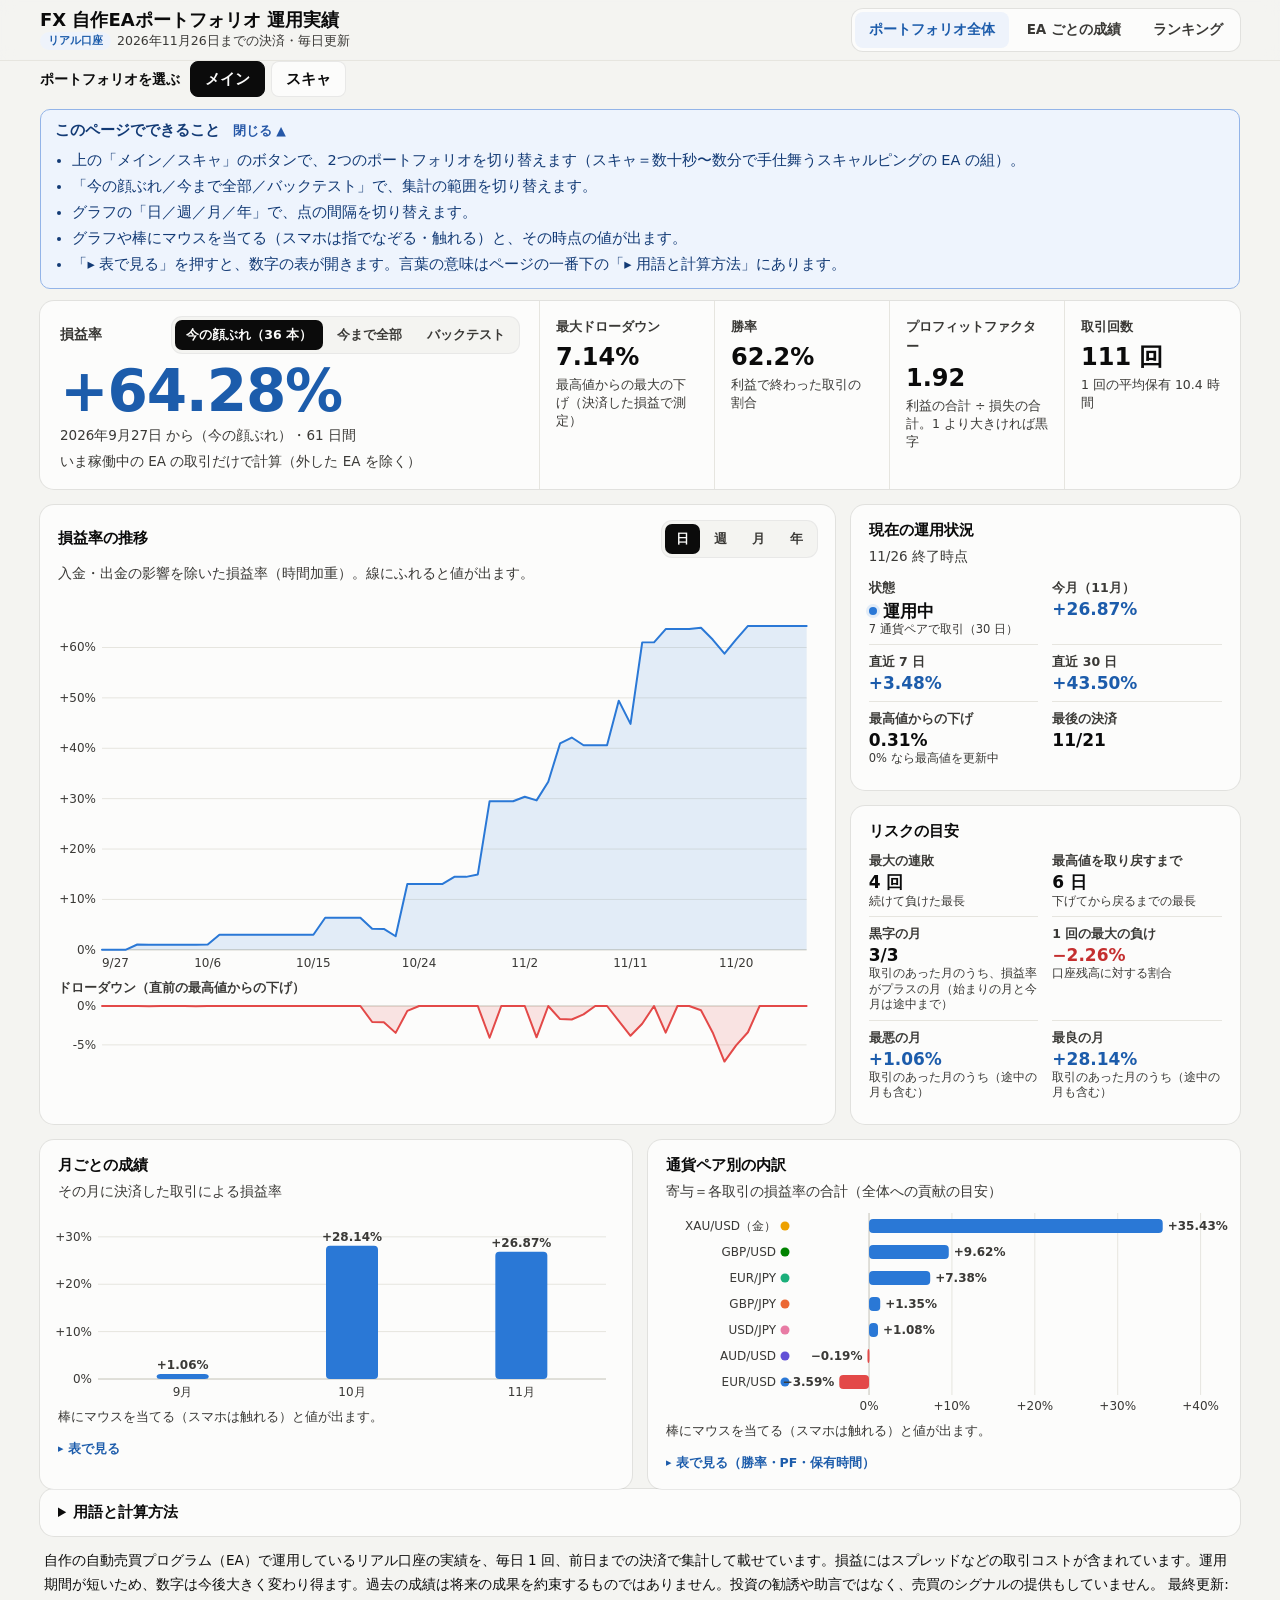
==== index.html @ 402445fa "update 2026-11-27" ====
<!doctype html>
<html lang="ja">
<head>
<meta charset="utf-8">
<meta name="viewport" content="width=device-width, initial-scale=1">
<meta name="robots" content="noindex,nofollow">
<title>FX 自作EAポートフォリオ 運用実績</title>
<meta name="description" content="自作の FX 自動売買プログラム（EA）で運用しているリアル口座の実績。今の顔ぶれ +64.3%・口座全体 +12.9%（2026-11-26 まで・毎日更新）">
<meta property="og:type" content="website">
<meta property="og:title" content="FX 自作EAポートフォリオ 運用実績">
<meta property="og:description" content="自作の FX 自動売買プログラム（EA）で運用しているリアル口座の実績。今の顔ぶれ +64.3%・口座全体 +12.9%（2026-11-26 まで・毎日更新）">
<meta property="og:url" content="https://kanzoh.github.io/fx-performance/">
<meta property="og:image" content="https://kanzoh.github.io/fx-performance/og.png?v=2026-11-26">
<meta name="twitter:card" content="summary_large_image">
<link rel="icon" href="data:image/svg+xml,%3Csvg xmlns='http://www.w3.org/2000/svg' viewBox='0 0 64 64'%3E%3Crect width='64' height='64' rx='14' fill='%232a78d6'/%3E%3Cpath d='M12 46 L26 32 L35 39 L52 18' fill='none' stroke='white' stroke-width='6' stroke-linecap='round' stroke-linejoin='round'/%3E%3C/svg%3E">
<style>
/* ===== 色（プラス＝青・マイナス＝赤。通貨ペアは --pc-N） ===== */
:root{
  color-scheme:light;
  --page:#f4f4f1;--surface:#fcfcfb;--ink:#0b0b0b;--ink2:#3a3936;--muted:#57554f;
  --grid:#e6e5df;--axis:#c3c2b7;--ring:rgba(11,11,11,.08);
  --up:#2a78d6;--up-soft:rgba(42,120,214,.12);--up-mid:rgba(42,120,214,.24);--down:#e34948;--down-soft:rgba(227,73,72,.14);
  --pos:#1c5cab;--neg:#c42f2f;--chip:#eef3fb;--chip-ink:#1c5cab;--warn:#fab219;
  --pc-0:#eda100;--pcs-0:rgba(237,161,0,.12);--pc-1:#2a78d6;--pcs-1:rgba(42,120,214,.12);--pc-2:#008300;--pcs-2:rgba(0,131,0,.12);--pc-3:#e87ba4;--pcs-3:rgba(232,123,164,.12);--pc-4:#6250d6;--pcs-4:rgba(98,80,214,.12);--pc-5:#1baf7a;--pcs-5:rgba(27,175,122,.12);--pc-6:#eb6834;--pcs-6:rgba(235,104,52,.12);--pc-x:#898781;--pcs-x:rgba(137,135,129,.12);
}
@media (prefers-color-scheme:dark){
  :root:not([data-theme="light"]){
    color-scheme:dark;
    --page:#0d0d0d;--surface:#1a1a19;--ink:#f5f4f1;--ink2:#dcdbd3;--muted:#bdbbb3;
    --grid:#2c2c2a;--axis:#45453f;--ring:rgba(255,255,255,.09);
    --up:#3987e5;--up-soft:rgba(57,135,229,.18);--up-mid:rgba(57,135,229,.32);--down:#e66767;--down-soft:rgba(230,103,103,.2);
    --pos:#6da7ec;--neg:#ff7b7b;--chip:#1d2a3c;--chip-ink:#9ec5f4;
    --pc-0:#c98500;--pcs-0:rgba(201,133,0,.2);--pc-1:#3987e5;--pcs-1:rgba(57,135,229,.2);--pc-2:#008300;--pcs-2:rgba(0,131,0,.2);--pc-3:#d55181;--pcs-3:rgba(213,81,129,.2);--pc-4:#9085e9;--pcs-4:rgba(144,133,233,.2);--pc-5:#199e70;--pcs-5:rgba(25,158,112,.2);--pc-6:#d95926;--pcs-6:rgba(217,89,38,.2);--pc-x:#898781;--pcs-x:rgba(137,135,129,.2);
  }
}
:root[data-theme="dark"]{
  color-scheme:dark;
  --page:#0d0d0d;--surface:#1a1a19;--ink:#f5f4f1;--ink2:#dcdbd3;--muted:#bdbbb3;
  --grid:#2c2c2a;--axis:#45453f;--ring:rgba(255,255,255,.09);
  --up:#3987e5;--up-soft:rgba(57,135,229,.18);--up-mid:rgba(57,135,229,.32);--down:#e66767;--down-soft:rgba(230,103,103,.2);
  --pos:#6da7ec;--neg:#ff7b7b;--chip:#1d2a3c;--chip-ink:#9ec5f4;
  --pc-0:#c98500;--pcs-0:rgba(201,133,0,.2);--pc-1:#3987e5;--pcs-1:rgba(57,135,229,.2);--pc-2:#008300;--pcs-2:rgba(0,131,0,.2);--pc-3:#d55181;--pcs-3:rgba(213,81,129,.2);--pc-4:#9085e9;--pcs-4:rgba(144,133,233,.2);--pc-5:#199e70;--pcs-5:rgba(25,158,112,.2);--pc-6:#d95926;--pcs-6:rgba(217,89,38,.2);--pc-x:#898781;--pcs-x:rgba(137,135,129,.2);
}

/* ===== 土台 ===== */
*{box-sizing:border-box}
html{-webkit-text-size-adjust:100%}
body{margin:0;background:var(--page);color:var(--ink);
  font-family:system-ui,-apple-system,"Hiragino Sans","Hiragino Kaku Gothic ProN","Noto Sans JP","Yu Gothic UI","Segoe UI",sans-serif;
  line-height:1.6;font-size:15px}
.wrap{max-width:1240px;margin:0 auto;padding:0 20px}
[hidden]{display:none!important}
.pos{color:var(--pos)}.neg{color:var(--neg)}
.muted{color:var(--muted)}
.num{font-variant-numeric:tabular-nums}

/* ===== ヘッダー（1行・上に固定） ===== */
.top{position:sticky;top:0;z-index:20;background:color-mix(in srgb,var(--page) 92%,transparent);backdrop-filter:blur(8px);-webkit-backdrop-filter:blur(8px);border-bottom:1px solid var(--grid)}
.top .wrap{display:flex;align-items:center;justify-content:space-between;gap:12px;height:60px}
.brand{min-width:0}
.brand h1{font-size:18px;margin:0;line-height:1.25;white-space:nowrap;overflow:hidden;text-overflow:ellipsis}
.brand .sub{font-size:12.5px;color:var(--ink2);display:flex;gap:6px;align-items:center;white-space:nowrap}
.chip{background:var(--chip);color:var(--chip-ink);border-radius:999px;padding:0 8px;font-weight:700;font-size:11px;line-height:18px}
.tabs{display:flex;gap:4px;background:var(--surface);box-shadow:0 0 0 1px var(--ring);border-radius:11px;padding:3px;flex:none}
.tab{appearance:none;border:0;background:transparent;color:var(--ink2);font:inherit;font-weight:700;font-size:13.5px;padding:7px 14px;border-radius:8px;cursor:pointer;white-space:nowrap}
.tab[aria-selected="true"]{background:var(--chip);color:var(--chip-ink)}

/* ===== 12カラムの枠 ===== */
main{padding:16px 0 8px}
.grid{display:grid;grid-template-columns:repeat(12,minmax(0,1fr));gap:16px}
.s12{grid-column:span 12}.s8{grid-column:span 8}.s7{grid-column:span 7}.s6{grid-column:span 6}.s5{grid-column:span 5}.s4{grid-column:span 4}
.stack{display:flex;flex-direction:column;gap:16px;min-width:0}
.card{background:var(--surface);border-radius:14px;box-shadow:0 0 0 1px var(--ring);padding:16px 18px;min-width:0}
.card-h{display:flex;align-items:center;justify-content:space-between;gap:8px 12px;flex-wrap:wrap;margin-bottom:8px}
.card-h h2{font-size:15px;margin:0;line-height:1.3}
.card-h .lead{flex-basis:100%;margin:-2px 0 0}
.lead{color:var(--ink2);font-size:13.5px;margin:0}
.note{font-size:13px;color:var(--ink2);line-height:1.75}

/* ===== 切り替えボタン ===== */
.seg{display:inline-flex;gap:3px;background:var(--page);box-shadow:0 0 0 1px var(--ring);border-radius:10px;padding:3px;flex-wrap:wrap}
.seg button{appearance:none;border:0;background:transparent;color:var(--ink2);font:inherit;font-weight:700;font-size:12.5px;padding:5px 11px;border-radius:7px;cursor:pointer;white-space:nowrap}
.seg button[aria-pressed="true"]{background:var(--ink);color:var(--surface)}
.seg button:disabled{opacity:.4;cursor:not-allowed}
/* 2026-11-20 ユーザー「ボタンの切り替えは見やすいところに大きく」 */
.set-band{display:flex;align-items:center;gap:10px;margin:0 0 12px}
.set-lbl{font-weight:800;font-size:14px;color:var(--ink);white-space:nowrap}
.set-sw{display:inline-flex;gap:6px}
.set-sw button{appearance:none;border:1.5px solid var(--ring);background:var(--surface);color:var(--ink);font:inherit;font-size:15px;font-weight:800;border-radius:8px;padding:5px 14px;cursor:pointer;white-space:nowrap}
.set-sw button:hover{border-color:var(--up)}
.set-sw button[aria-pressed="true"]{background:var(--ink);border-color:var(--ink);color:var(--surface);cursor:default}
@media (max-width:640px){.set-band{gap:8px}}
.nt-note{margin:10px 0 0;padding:8px 12px;border-radius:8px;background:var(--page);box-shadow:0 0 0 1px var(--ring);font-size:13px;color:var(--ink2)}
.tab:focus-visible,.seg button:focus-visible,select:focus-visible,a:focus-visible,summary:focus-visible{outline:2px solid var(--up);outline-offset:2px}
select{font:inherit;font-size:12.5px;padding:5px 8px;border-radius:8px;border:0;background:var(--page);color:var(--ink);box-shadow:0 0 0 1px var(--ring)}

/* ===== 1段目：結論（左＝損益率／右＝指標4つ） ===== */
.hero{display:grid;grid-template-columns:minmax(0,5fr) minmax(0,7fr);gap:0;padding:0;overflow:hidden}
.hero-l{padding:16px 20px;border-right:1px solid var(--grid)}
.hero-l .row{display:flex;justify-content:space-between;align-items:center;gap:8px;flex-wrap:wrap}
.hero-l .label{font-size:13.5px;color:var(--ink2);font-weight:700}
.hero-num{font-size:clamp(40px,5.2vw,58px);font-weight:800;line-height:1.05;letter-spacing:-.02em;margin:8px 0 4px}
.hero-sub{font-size:13.5px;color:var(--ink2)}
.kpis{display:grid;grid-template-columns:repeat(4,minmax(0,1fr))}
.kpi{padding:16px 16px;border-right:1px solid var(--grid);min-width:0}
.kpi:last-child{border-right:0}
.kpi .k{font-size:13px;color:var(--ink2);font-weight:700}
.kpi .v{font-size:24px;font-weight:800;line-height:1.2;margin:6px 0 4px;font-variant-numeric:tabular-nums}
.kpi .d{font-size:12.5px;color:var(--ink2);line-height:1.45}

/* ===== 縦の一覧（運用状況・リスクの目安・レポート） ===== */
.kv{margin:0;padding:0;list-style:none}
.kv li{display:flex;justify-content:space-between;align-items:baseline;gap:10px;padding:7px 0;border-bottom:1px solid var(--grid)}
.kv li:last-child{border-bottom:0}
.kv .k{color:var(--ink2);font-size:14px}
.kv .k small{display:block;color:var(--ink2);font-size:12px;line-height:1.3}
.kv .v{font-weight:800;font-size:15px;font-variant-numeric:tabular-nums;text-align:right;white-space:nowrap}
.minis{display:grid;grid-template-columns:repeat(2,minmax(0,1fr));gap:0 14px}
.mini{padding:7px 0;border-top:1px solid var(--grid);min-width:0}
.minis .mini:nth-child(-n+2){border-top:0;padding-top:2px}
.mini .k{font-size:12.5px;color:var(--ink2);font-weight:700}
.mini .v{font-size:17px;font-weight:800;line-height:1.3;font-variant-numeric:tabular-nums}
.mini .d{font-size:11.5px;color:var(--ink2);line-height:1.35}
.report{display:grid;grid-template-columns:repeat(3,minmax(0,1fr));column-gap:28px}
.report li{padding:6px 0}
.report .v{font-size:13.5px}
.live{display:inline-flex;align-items:center;gap:6px}
.live::before{content:"";width:8px;height:8px;border-radius:50%;background:var(--up);box-shadow:0 0 0 3px var(--up-soft)}

/* ===== グラフ ===== */
.chart{position:relative;width:100%}
.chart svg{display:block;width:100%;height:auto;overflow:visible}
.chart .tick{fill:var(--ink2);font-size:12px;font-variant-numeric:tabular-nums}
.tip{position:absolute;pointer-events:none;background:var(--surface);color:var(--ink);box-shadow:0 0 0 1px var(--ring),0 6px 18px rgba(0,0,0,.12);
  border-radius:9px;padding:6px 9px;font-size:13px;line-height:1.45;white-space:nowrap;opacity:0;transition:opacity .08s;z-index:3}
.tip .t{color:var(--ink2);font-size:12px}
.sublabel{font-size:12.5px;font-weight:700;color:var(--ink2);margin:6px 0 0}
.legend{display:flex;flex-wrap:wrap;gap:4px 14px;font-size:12.5px;color:var(--ink2);margin-top:6px}
.legend i{display:inline-block;width:14px;height:8px;border-radius:2px;margin-right:5px;vertical-align:0}

/* ===== 表 ===== */
.tbl-wrap{overflow-x:auto;-webkit-overflow-scrolling:touch}
table{width:100%;border-collapse:collapse;font-size:14px}
th,td{padding:6px 8px;text-align:right;white-space:nowrap;border-bottom:1px solid var(--grid);font-variant-numeric:tabular-nums}
th{font-size:12.5px;color:var(--ink2);font-weight:700}
th:first-child,td:first-child{text-align:left}
tbody tr:last-child td{border-bottom:none}
details.more{margin-top:8px}
details.more summary{cursor:pointer;font-size:12.5px;font-weight:700;color:var(--chip-ink);list-style:none;display:inline-flex;align-items:center;gap:4px}
details.more summary::-webkit-details-marker{display:none}
details.more summary::before{content:"▸";font-size:11px;transition:transform .15s}
details.more[open] summary::before{transform:rotate(90deg)}
details.more .tbl-wrap{margin-top:6px}
table.heat th,table.heat td{padding:5px 6px;font-size:12px}
table.heat td.yr,table.heat th:first-child{text-align:left;font-weight:700}
table.heat td.tot{font-weight:800}
table.heat td.na{color:var(--muted)}

/* ===== 通貨ペアの札 ===== */
.ptag{display:inline-flex;align-items:center;gap:6px;font-weight:700;white-space:nowrap;padding:0 8px 0 6px;border-radius:999px;background:var(--cs);color:var(--ink);font-size:12.5px;line-height:21px}
.ptag i{width:8px;height:8px;border-radius:50%;background:var(--c);flex:0 0 8px}
.badge{display:inline-block;font-size:11px;font-weight:800;padding:0 8px;border-radius:999px;line-height:20px;white-space:nowrap;background:var(--chip);color:var(--chip-ink)}
.badge.gray{background:var(--page);color:var(--ink2);box-shadow:0 0 0 1px var(--ring)}
.badge.red{background:var(--down-soft);color:var(--neg)}

/* ===== EA 一覧：上の帯 ===== */
.strip{display:flex;align-items:center;justify-content:space-between;gap:12px 20px;flex-wrap:wrap}
.stats{display:flex;gap:4px 26px;flex-wrap:wrap}
.stat .k{font-size:12.5px;color:var(--ink2);font-weight:700}
.stat .v{font-size:20px;font-weight:800;line-height:1.2;font-variant-numeric:tabular-nums}
.stat .v small{font-size:12px;font-weight:600;color:var(--muted);margin-left:4px}
.ctrls{display:flex;gap:8px;align-items:center;flex-wrap:wrap}
.hint{display:flex;gap:8px;align-items:center;font-size:13.5px;color:var(--ink2);margin-top:10px;padding-top:10px;border-top:1px solid var(--grid)}
.hint b{color:var(--chip-ink)}
.hint-i{flex:0 0 18px;height:18px;border-radius:50%;background:var(--chip-ink);color:var(--surface);font-weight:800;font-size:11px;display:flex;align-items:center;justify-content:center;font-style:italic;font-family:Georgia,serif}

/* ===== EA 一覧：通貨ペアのカード（広い画面は3列） ===== */
.pcards{display:grid;grid-template-columns:repeat(auto-fill,minmax(370px,1fr));gap:16px;align-items:start}
.pcard{background:var(--surface);border-radius:14px;box-shadow:0 0 0 1px var(--ring);overflow:hidden;border-top:4px solid var(--c)}
.pcard{container-type:inline-size}
@container (max-width:430px){
  .pcard .c-since{display:none}
  .pcard th,.pcard td{padding:6px 4px}
  .pcard .spark{width:54px}
}
.pcard-h{display:flex;justify-content:space-between;align-items:center;gap:8px;padding:9px 12px;background:var(--cs)}
.pcard-h h3{margin:0;font-size:14.5px;display:flex;align-items:center;gap:7px}
.pcard-h h3 i{width:10px;height:10px;border-radius:50%;background:var(--c)}
.pcard-h .meta{font-size:12.5px;color:var(--ink2);text-align:right;line-height:1.35}
.pcard table{font-size:13px;border-collapse:collapse}
.pcard th,.pcard td{border:1px solid var(--ring)}
.pcard th{text-align:center}
.pcard th,.pcard td{padding:6px 5px}
.pcard th:first-child,.pcard td:first-child{padding-left:12px}
.pcard th:last-child,.pcard td:last-child{padding-right:12px}
.spark{display:block}
.pcard .spark{width:60px;height:auto}
a.ea-link{color:var(--chip-ink);text-decoration:none;font-weight:800;border-bottom:1px dashed currentColor}
a.ea-link:hover{border-bottom-style:solid}
a.ea-link::after{content:"↗";font-family:"Segoe UI Symbol","Segoe UI","Apple Symbols","Noto Sans Symbols",sans-serif;font-size:.9em;font-weight:700;display:inline-block;margin-left:3px}
/* 2026-11-18 押せる所の説明書き（機能を知らない人向け・公開サンプルと同じ考え方） */
.hx-bar{margin:0 0 12px;padding:9px 14px;border:1.5px solid #93b4e8;border-radius:10px;background:#eef4fd;color:#123a75;font-size:14.5px;line-height:1.65}
.hx-bar summary{cursor:pointer;font-weight:800;list-style:none}
.hx-bar summary::-webkit-details-marker{display:none}
.hx-bar summary::after{content:"　閉じる ▲";font-weight:700;font-size:12.5px;color:#2557a7}
.hx-bar:not([open]) summary::after{content:"　開く ▼"}
.hx-bar b{font-family:"Segoe UI Symbol","Segoe UI","Apple Symbols","Noto Sans Symbols",sans-serif}
.hx-bar ul{margin:6px 0 2px;padding-left:1.2em}
.hx-bar li{margin:2px 0}
.hx-cap{margin:6px 0 0;font-size:12.5px;color:var(--ink2)}
@media (prefers-color-scheme:dark){.hx-bar{background:#16243a;border-color:#3d5f93;color:#d6e4fb}.hx-bar summary::after{color:#9fc0f2}}
#t-eamonth{table-layout:fixed;min-width:560px}
#t-eamonth th:nth-child(1){width:130px}
#t-eamonth th:nth-child(2){width:150px}
#t-eamonth td.yr{box-shadow:inset 4px 0 0 var(--c)}

/* ===== EA 詳細：左の選ぶ欄＋右の本文 ===== */
.detail{display:grid;grid-template-columns:232px minmax(0,1fr);gap:16px;align-items:start}
.side{position:sticky;top:76px;padding:12px 12px;max-height:calc(100vh - 92px);overflow:auto}
.side .k{font-size:12.5px;color:var(--ink2);font-weight:700;display:flex;justify-content:space-between;align-items:center;margin-bottom:4px}
.side .k a{color:var(--chip-ink);text-decoration:none;font-weight:700}
.sw-row{padding:6px 0;border-top:1px solid var(--grid)}
.sw-pair{font-size:12.5px;font-weight:800;color:var(--ink2);display:flex;align-items:center;gap:6px;margin-bottom:4px}
.sw-pair i{width:8px;height:8px;border-radius:50%;background:var(--c)}
.sw-btns{display:flex;flex-wrap:wrap;gap:4px}
a.swb{display:inline-flex;align-items:center;justify-content:center;min-width:34px;height:28px;padding:0 6px;text-decoration:none;font-size:12.5px;font-weight:800;border-radius:7px;color:var(--ink);background:var(--cs);box-shadow:inset 0 -2px 0 var(--c);font-variant-numeric:tabular-nums}
a.swb:hover{box-shadow:inset 0 -2px 0 var(--c),0 0 0 1px var(--axis)}
a.swb[aria-current="page"]{background:var(--ink);color:var(--surface);box-shadow:none}
.side-hint{font-size:12px;color:var(--ink2);margin-top:6px}
.d-head{display:flex;justify-content:space-between;align-items:center;gap:10px 16px;flex-wrap:wrap}
.d-title{display:flex;align-items:center;gap:8px 10px;flex-wrap:wrap}
.d-title h2{font-size:21px;margin:0}
.d-meta{font-size:13.5px;color:var(--ink2)}
.caveat{border-radius:10px;padding:8px 12px;font-size:13px;line-height:1.6;margin-top:10px;background:var(--page);box-shadow:inset 3px 0 0 var(--axis);color:var(--ink2)}
.caveat.bt{box-shadow:inset 3px 0 0 var(--warn)}
.caveat b{color:var(--ink)}
.d-kpis{margin:12px -18px -16px;border-top:1px solid var(--grid)}
.verdict{display:flex;align-items:center;gap:8px;flex-wrap:wrap;margin-bottom:4px;font-size:13.5px;color:var(--ink2)}
.verdict b{color:var(--ink)}

/* ===== ランキング ===== */
.rk-desc{margin-top:8px}
.rk-ctrl{display:flex;flex-wrap:wrap;gap:10px 16px;align-items:center;justify-content:space-between}
.rk-ctrl .grp{display:flex;flex-wrap:wrap;gap:8px 12px;align-items:center}
.rk-ctrl .lbl{font-size:12.5px;color:var(--ink2);font-weight:700}
.rk-metrics{display:flex;flex-wrap:wrap;gap:6px;margin-top:10px}
.mchip,.pchip{appearance:none;border:0;font:inherit;font-size:12.5px;font-weight:700;padding:5px 11px;border-radius:999px;background:var(--page);color:var(--ink2);cursor:pointer;box-shadow:0 0 0 1px var(--ring)}
.mchip[aria-pressed="true"]{background:var(--ink);color:var(--surface);box-shadow:none}
.pchip{display:inline-flex;align-items:center;gap:6px;background:var(--cs,var(--page))}
.pchip i{width:8px;height:8px;border-radius:50%;background:var(--c,var(--muted))}
.pchip[aria-pressed="true"]{box-shadow:0 0 0 2px var(--ink)}
.mchip:focus-visible,.pchip:focus-visible{outline:2px solid var(--up);outline-offset:2px}
.rk-pairs{display:flex;flex-wrap:wrap;gap:6px;margin-top:10px;padding-top:10px;border-top:1px solid var(--grid)}
.rk-desc{font-size:13.5px;color:var(--ink2);margin:10px 0 0}
.rk-list{list-style:none;margin:0;padding:0}
.rk-sec{font-size:12.5px;font-weight:800;color:var(--chip-ink);letter-spacing:.04em;margin:0 0 2px}
.rk-sec2{margin-top:12px;padding-top:12px;border-top:2px solid var(--grid);color:var(--ink2)}
.rk-cols{list-style:none;margin:0;padding:0}
.s3{grid-column:span 3}
/* 3カラム（トップ10・11位以下・通貨ペア）：トップ10は名前の下に棒を置く2段 */
#rk-list .rk-main .rk{grid-template-columns:40px minmax(0,1fr) 92px;grid-template-areas:"no name sub" "no bar bar";row-gap:2px;padding:6px 2px}
#rk-list .rk-main .rk .no{grid-area:no}
#rk-list .rk-main .rk .nm{grid-area:name;display:flex;gap:8px;align-items:center;flex-wrap:wrap;min-width:0}
#rk-list .rk-main .rk .bar{grid-area:bar}
#rk-list .rk-main .rk .sub{grid-area:sub}
#rk-list .rk-main .rk .pt{display:none}
#rk-list .rk-main .pt-m{display:inline}
.rkc{display:grid;grid-template-columns:26px minmax(0,1fr) auto;grid-template-areas:"no nm val" "no pp bar";align-items:center;gap:2px 8px;padding:6px 2px;border-bottom:1px solid var(--grid)}
.rkc .no{grid-area:no;font-size:13.5px;font-weight:800;color:var(--ink2);text-align:center;font-variant-numeric:tabular-nums}
.rkc .nm{grid-area:nm;min-width:0;overflow:hidden;text-overflow:ellipsis;white-space:nowrap}
.rkc .ea-link{font-size:13.5px}
.rkc .val{grid-area:val;font-size:13.5px;font-weight:800;text-align:right;font-variant-numeric:tabular-nums;white-space:nowrap}
.rkc .pp{grid-area:pp;min-width:0}
.rkc .pp .ptag{font-size:11.5px;line-height:18px}
.rkc .mbar{grid-area:bar;width:64px;height:6px;border-radius:3px;background:var(--grid);overflow:hidden;justify-self:end}
.rkc .mbar span{display:block;height:100%;border-radius:3px}
.rkc.dim{}
@media (max-width:1060px){.rk-c1{grid-column:span 12}.rk-c2,.rk-c3{grid-column:span 6}}
@media (max-width:860px){.rk-c2,.rk-c3{grid-column:span 12}}
details.rk-more{margin-top:10px;padding-top:10px;border-top:2px solid var(--grid)}
details.rk-more summary{font-size:13.5px}
details.rk-more .rk-list{margin-top:4px}
/* トップ10は大きめ、11位以下は小さめ */
#rk-list .rk-main .rk .no{font-size:17px}
#rk-list .rk-main .rk.rk-top .no{width:34px;height:34px;line-height:34px;font-size:16px}
#rk-list .rk-main .ea-link{font-size:16px}
#rk-list .rk-main .ptag{font-size:13.5px;line-height:24px}
#rk-list .rk-main .bar{height:26px}
#rk-list .rk-main .bar span{top:4px;height:18px;border-radius:5px}
#rk-list .rk-main .bar em{line-height:26px;font-size:16px}
#rk-list .rk-main .rk .sub{font-size:13px}
#rk-list .rk-more .rk{padding:5px 4px}
#rk-list .rk-more .rk .no{font-size:13.5px}
#rk-list .rk-more .ea-link{font-size:13.5px}
#rk-list .rk-more .ptag{font-size:12px;line-height:19px}
#rk-list .rk-more .bar{height:20px}
#rk-list .rk-more .bar span{top:4px;height:12px}
#rk-list .rk-more .bar em{line-height:20px;font-size:12.5px}

/* 通貨ペアの順位：トップ3は大きめ、4位以下は小さめ */
#rkp-list .rk.rk-top{padding:10px 4px}
#rkp-list .rk.rk-top .no{width:34px;height:34px;line-height:34px;font-size:16px}
#rkp-list .rk.rk-top .ptag{font-size:14px;line-height:25px}
#rkp-list .rk.rk-top .bar{height:28px}
#rkp-list .rk.rk-top .bar span{top:4px;height:20px;border-radius:5px}
#rkp-list .rk.rk-top .bar em{line-height:28px;font-size:16px}
#rkp-list .rk.rk-top .sub{font-size:13px}
#rkp-list .rk:not(.rk-top){padding:5px 4px}
#rkp-list .rk:not(.rk-top) .no{font-size:13.5px}
#rkp-list .rk:not(.rk-top) .ptag{font-size:12px;line-height:19px}
#rkp-list .rk:not(.rk-top) .bar{height:18px}
#rkp-list .rk:not(.rk-top) .bar span{top:3px;height:12px}
#rkp-list .rk:not(.rk-top) .bar em{line-height:18px;font-size:12.5px}
.rk{display:grid;grid-template-columns:44px 150px 150px minmax(0,1fr) 120px;align-items:center;gap:10px;padding:7px 4px;border-bottom:1px solid var(--grid)}
.rk:last-child{border-bottom:0}
.rk .no{font-size:15px;font-weight:800;text-align:center;font-variant-numeric:tabular-nums;color:var(--ink2)}
.rk.rk-top .no{color:var(--surface);background:var(--chip-ink);border-radius:999px;width:28px;height:28px;line-height:28px;margin:0 auto;font-size:13.5px}
.rk .bar{position:relative;height:22px}
.rk .bar span{position:absolute;top:3px;height:16px;border-radius:4px}
.rk .bar em{position:absolute;top:0;line-height:22px;font-style:normal;font-weight:800;font-size:13px;font-variant-numeric:tabular-nums;white-space:nowrap}
.rk .bar .zero{position:absolute;top:0;bottom:0;width:1px;background:var(--axis)}
.rk .sub{font-size:12.5px;color:var(--ink2);text-align:right;line-height:1.35}
.rk.dim{}
.few{display:inline-block;font-size:11.5px;font-weight:800;line-height:19px;padding:0 8px;border-radius:6px;color:var(--ink);background:var(--grid);white-space:nowrap;vertical-align:1px}
.pt-m{display:none}
.rk-legend{font-size:12.5px;color:var(--ink2);display:inline-flex;align-items:center;gap:6px}

.rkp .rk{grid-template-columns:34px minmax(0,1fr) 84px;grid-template-areas:"no name sub" "no bar bar";row-gap:3px}
.rkp .rk .no{grid-area:no}.rkp .rk .nm{grid-area:name}.rkp .rk .bar{grid-area:bar}.rkp .rk .sub{grid-area:sub}
.rkp .rk.sel{background:var(--cs);border-radius:8px}
@media (max-width:860px){
  .rk{grid-template-columns:36px minmax(0,1fr) 110px;grid-template-areas:"no name sub" "no bar bar";row-gap:4px}
  .rk .no{grid-area:no}.rk .nm{grid-area:name;display:flex;gap:8px;align-items:center;flex-wrap:wrap}.rk .bar{grid-area:bar}.rk .sub{grid-area:sub}
  .rk .pt{display:none}
  .pt-m{display:inline}
}
footer{padding:4px 0 28px}
footer details{background:var(--surface);border-radius:14px;box-shadow:0 0 0 1px var(--ring);padding:12px 18px;margin-bottom:12px}
footer summary{cursor:pointer;font-weight:800;font-size:14.5px}
.foot{font-size:13.5px;color:var(--ink);line-height:1.8;margin:0;padding:0 4px}
dl.terms{margin:10px 0 0;display:grid;grid-template-columns:auto 1fr;gap:6px 16px;font-size:14px}
dl.terms dt{font-weight:800}
dl.terms dd{margin:0;color:var(--ink2)}

/* ===== 中くらいの画面：2段に ===== */
@media (max-width:1060px){
  .s8,.s7,.s5,.s4{grid-column:span 12}
  .side-col{display:grid;grid-template-columns:1fr 1fr;gap:16px}
  .report{grid-template-columns:repeat(2,minmax(0,1fr))}
  .detail{grid-template-columns:200px minmax(0,1fr)}
}
@media (max-width:860px){
  .hero{grid-template-columns:1fr}
  .hero-l{border-right:0;border-bottom:1px solid var(--grid)}
  .s6{grid-column:span 12}
  .detail{grid-template-columns:1fr}
  .side{position:static;max-height:none;overflow:visible}
  /* 狭い画面の EA 選び：1列で横にスワイプ */
  #sw{display:flex;gap:6px;overflow-x:auto;-webkit-overflow-scrolling:touch;padding:2px 2px 6px}
  .sw-row{display:contents}
  .sw-pair{display:none}
  .sw-btns{display:contents}
  a.swb{flex:none}
}
/* ===== スマホ ===== */
@media (max-width:600px){
  .wrap{padding:0 12px}
  .top .wrap{height:auto;padding-top:8px;padding-bottom:8px;flex-direction:column;align-items:stretch;gap:6px}
  .brand h1{font-size:16px}
  .tabs{width:100%}.tab{flex:1}
  .kpis{grid-template-columns:repeat(2,minmax(0,1fr))}
  .kpi:nth-child(2){border-right:0}
  .kpi:nth-child(-n+2){border-bottom:1px solid var(--grid)}
  .kpi .v{font-size:21px}
  .side-col{grid-template-columns:1fr}
  .report{grid-template-columns:1fr}
  .card{padding:14px 14px}
  .d-kpis{margin:12px -14px -14px}
  .pcards{grid-template-columns:1fr}
  .pcard .c-since{display:none}
  .pcard th,.pcard td{padding:6px 4px;font-size:12px}
  .pcard th:first-child,.pcard td:first-child{padding-left:8px}
  .pcard th:last-child,.pcard td:last-child{padding-right:6px}
  .pcard .spark{width:48px}
  dl.terms{grid-template-columns:1fr;gap:2px}
  dl.terms dd{margin-bottom:6px}
}
</style>
</head>
<body>
<header class="top">
  <div class="wrap">
    <div class="brand">
      <h1>FX 自作EAポートフォリオ 運用実績</h1>
      <div class="sub"><span class="chip">リアル口座</span><span id="asof"></span></div>
    </div>
    <nav class="tabs" role="tablist" aria-label="ページの切り替え">
      <button class="tab" role="tab" id="tab-portfolio" aria-controls="view-portfolio" data-view="portfolio">ポートフォリオ全体</button>
      <button class="tab" role="tab" id="tab-eas" aria-controls="view-eas" data-view="eas">EA ごとの成績</button>
      <button class="tab" role="tab" id="tab-rank" aria-controls="view-rank" data-view="rank">ランキング</button>
    </nav>
  </div>
</header>

<main class="wrap">
<section class="set-band" aria-label="ポートフォリオを選ぶ">
  <div class="set-lbl">ポートフォリオを選ぶ</div>
  <div class="set-sw" role="group" aria-label="ポートフォリオの切り替え">
    <button data-set="main" aria-pressed="true" title="じっくり取引する EA の組">メイン</button>
    <button data-set="scalp" aria-pressed="false" title="数十秒〜数分で手仕舞うスキャルピングの EA の組">スキャ</button>
  </div>
</section>

<!-- ================= ポートフォリオ全体 ================= -->
<div id="view-portfolio" role="tabpanel" aria-labelledby="tab-portfolio">
<details class="hx-bar" data-hx="portfolio" open><summary>このページでできること</summary><ul><li>上の「メイン／スキャ」のボタンで、2つのポートフォリオを切り替えます（スキャ＝数十秒〜数分で手仕舞うスキャルピングの EA の組）。</li><li>「今の顔ぶれ／今まで全部／バックテスト」で、集計の範囲を切り替えます。</li><li>グラフの「日／週／月／年」で、点の間隔を切り替えます。</li><li>グラフや棒にマウスを当てる（スマホは指でなぞる・触れる）と、その時点の値が出ます。</li><li>「▸ 表で見る」を押すと、数字の表が開きます。言葉の意味はページの一番下の「▸ 用語と計算方法」にあります。</li></ul></details>
<div class="grid">

  <!-- 1段目（12）：結論 -->
  <section class="card hero s12" aria-label="結論">
    <div class="hero-l">
      <div class="row">
        <span class="label" id="gain-label">損益率</span>
        <div class="seg" role="group" aria-label="集計の範囲">
          <button data-scope="now" aria-pressed="true" id="scope-now">今の顔ぶれ</button>
          <button data-scope="all" aria-pressed="false">今まで全部</button>
          <button data-scope="bt" aria-pressed="false" id="scope-bt">バックテスト</button>
        </div>
      </div>
      <div class="hero-num" id="gain"></div>
      <div class="hero-sub" id="period"></div>
      <div class="hero-sub" id="scope-note" style="margin-top:4px"></div>
    </div>
    <div class="kpis">
      <div class="kpi"><div class="k">最大ドローダウン</div><div class="v" id="dd"></div><div class="d" id="dd-d"></div></div>
      <div class="kpi"><div class="k">勝率</div><div class="v" id="win"></div><div class="d">利益で終わった取引の割合</div></div>
      <div class="kpi"><div class="k">プロフィットファクター</div><div class="v" id="pf"></div><div class="d">利益の合計 ÷ 損失の合計。1 より大きければ黒字</div></div>
      <div class="kpi"><div class="k">取引回数</div><div class="v" id="n"></div><div class="d" id="hold"></div></div>
    </div>
  </section>

  <!-- 2段目（8＋4）：損益率の推移 ＋ 運用状況・リスク -->
  <section class="card s8" aria-label="損益率の推移">
    <div class="card-h">
      <h2 id="growth-h">損益率の推移</h2>
      <div class="seg" role="group" aria-label="グラフの単位" data-period-group="pf">
        <button data-period="day">日</button><button data-period="week">週</button><button data-period="month">月</button><button data-period="year">年</button>
      </div>
      <p class="lead" id="growth-lead">入金・出金の影響を除いた損益率（時間加重）。線にふれると値が出ます。</p>
    </div>
    <div class="chart" id="c-growth"></div>
    <div class="sublabel">ドローダウン（直前の最高値からの下げ）</div>
    <div class="chart" id="c-dd"></div>
  </section>
  <div class="s4 stack side-col">
    <section class="card" aria-label="現在の運用状況">
      <div class="card-h"><h2 id="status-h">現在の運用状況</h2><span class="lead" id="status-lead"></span></div>
      <div class="minis" id="status-list"></div>
    </section>
    <section class="card" aria-label="リスクの目安">
      <div class="card-h"><h2 id="risk-h">リスクの目安</h2></div>
      <div class="minis" id="risk-list"></div>
    </section>
  </div>

  <!-- 3段目（6＋6）：月ごと ＋ 通貨ペア別 -->
  <section class="card s6" aria-label="月ごとの成績">
    <div class="card-h"><h2 id="month-h">月ごとの成績</h2><p class="lead" id="month-lead">その月に決済した取引による損益率</p></div>
    <div class="chart" id="c-month"></div>
    <p class="hx-cap">棒にマウスを当てる（スマホは触れる）と値が出ます。</p>
    <details class="more"><summary>表で見る</summary>
      <div class="tbl-wrap"><table id="t-month"><thead><tr><th id="t-month-k">月</th><th>損益率</th><th class="yen-col">損益（円）</th><th>取引回数</th></tr></thead><tbody></tbody></table></div>
    </details>
  </section>
  <section class="card s6" aria-label="通貨ペア別">
    <div class="card-h"><h2>通貨ペア別の内訳</h2><p class="lead" id="pair-lead">寄与＝各取引の損益率の合計（全体への貢献の目安）</p></div>
    <div class="chart" id="c-pair"></div>
    <p class="hx-cap">棒にマウスを当てる（スマホは触れる）と値が出ます。</p>
    <details class="more"><summary>表で見る（勝率・PF・保有時間）</summary>
      <div class="tbl-wrap"><table id="t-pair"><thead><tr><th>通貨ペア</th><th>寄与</th><th class="yen-col">損益（円）</th><th>回数</th><th>勝率</th><th>PF</th><th>平均保有</th></tr></thead><tbody></tbody></table></div>
    </details>
  </section>

</div>
</div>

<!-- ================= EA ごとの成績（一覧） ================= -->
<div id="view-eas" role="tabpanel" aria-labelledby="tab-eas" hidden>
<details class="hx-bar" data-hx="eas" open><summary>このページでできること</summary><ul><li>下線の付いた EA 名 <b>↗</b> を押すと、その EA の詳しい成績（実運用とバックテスト）が開きます。</li><li>「通貨ペア別／月別の表」で表示を、「並べ方」で順番を切り替えます。</li><li>小さな推移の線は、その EA の損益率の累計の形です。</li></ul></details>
<div class="grid">
  <!-- 1段目（12）：要約の帯＋操作 -->
  <section class="card s12" aria-label="EA の概要">
    <div class="strip">
      <div class="stats">
        <div class="stat"><div class="k">稼働中の EA</div><div class="v" id="e-live"></div></div>
        <div class="stat"><div class="k">通貨ペア</div><div class="v" id="e-pairs"></div></div>
        <div class="stat"><div class="k">損益がプラス</div><div class="v" id="e-plus"></div></div>
        <div class="stat"><div class="k">バックテストどおり</div><div class="v" id="e-cmp"></div></div>
      </div>
      <div class="ctrls">
        <div class="seg" role="group" aria-label="表示の切り替え">
          <button data-eaview="cards" aria-pressed="true">通貨ペア別</button>
          <button data-eaview="month" aria-pressed="false">月別の表</button>
        </div>
        <label class="lead" id="sort-wrap">並べ方 <select id="ea-sort">
          <option value="num">番号順</option>
          <option value="contrib">損益率の高い順</option>
          <option value="n">取引回数の多い順</option>
          <option value="since">稼働開始の新しい順</option>
        </select></label>
      </div>
    </div>
    <div class="hint" role="note"><span class="hint-i" aria-hidden="true">i</span><span><b>EA の名前（青い文字）を押すと詳しい成績が見られます。</b>実運用とバックテスト、バックテストとの見比べ、月別の成績。いま稼働中の EA だけを、非公開の名前の代わりに番号で載せています。</span></div>
  </section>
  <!-- 2段目（12）：通貨ペアのカード（3列）／月別の表 -->
  <div class="s12">
    <div class="pcards" id="ea-cards"></div>
    <section class="card" id="ea-month-card" hidden aria-label="EA ごとの月別の成績">
      <div class="card-h"><h2>月別の成績</h2><p class="lead">その月に決済した取引の損益率（決済直前の口座残高に対する %）。「·」は決済がなかった月</p></div>
      <div class="tbl-wrap"><table class="heat" id="t-eamonth"></table></div>
      <div class="note" id="eamonth-legend"></div>
    </section>
    <p class="note" style="margin:8px 2px 0">損益率 = その EA の取引だけで資金を回したときの増減（複利）。推移はその形。取引回数が少ない EA の数字は偶然の影響が大きいので、参考程度にご覧ください。</p>
  </div>
</div>
</div>

<!-- ================= ランキング ================= -->
<div id="view-rank" role="tabpanel" aria-labelledby="tab-rank" hidden>
<details class="hx-bar" data-hx="rank" open><summary>このページでできること</summary><ul><li>「実運用／バックテスト」と、その下の指標・通貨ペアのボタンで、並べる物差しと範囲を切り替えます。</li><li>「取引 5 回以上の EA だけ」にチェックを入れると、回数の少ない EA を外して並べます。</li><li>下線の付いた EA 名 <b>↗</b> を押すと、その EA の詳しい成績が開きます。</li></ul></details>
<div class="grid">
  <section class="card s12" aria-label="ランキングの条件">
    <div class="rk-ctrl">
      <div class="grp">
        <span class="lbl">どの成績で</span>
        <div class="seg" role="group" aria-label="成績の種類">
          <button data-rsrc="live" aria-pressed="true">実運用</button>
          <button data-rsrc="bt" aria-pressed="false">バックテスト</button>
        </div>
      </div>
      <label class="lead" id="rk-min-wrap"><input type="checkbox" id="rk-min"> 取引 5 回以上の EA だけ</label>
    </div>
    <div class="rk-metrics" id="rk-metrics" role="group" aria-label="並べる指標"></div>
    <div class="rk-pairs" id="rk-pairs" role="group" aria-label="通貨ペアで絞る"></div>
    <p class="rk-desc" id="rk-desc"></p>
  </section>
  <section class="card s5 rk-c1" aria-label="EA の順位 トップ10">
    <div class="card-h"><h2>EA の順位 トップ 10</h2></div>
    <div id="rk-list"></div>
  </section>
  <section class="card s4 rk-c2" aria-label="EA の順位 11位以下">
    <div class="card-h"><h2>11 位以下</h2></div>
    <ol class="rk-cols" id="rk-rest" start="11"></ol>
    <p class="rk-legend" id="rk-legend" style="margin:10px 0 0"><span class="few">5回未満</span>＝取引がまだ 5 回未満の EA（偶然で順位が動きやすい）</p>
    <p class="note" style="margin:6px 0 0" id="rk-note"></p>
  </section>
  <section class="card s3 rk-c3" aria-label="通貨ペアの順位">
    <div class="card-h"><h2>通貨ペアの順位</h2><p class="lead" id="rkp-lead"></p></div>
    <ol class="rk-list rkp" id="rkp-list"></ol>
    <p class="note" style="margin:8px 0 0" id="rkp-note"></p>
  </section>
</div>
</div>

<!-- ================= EA の詳細 ================= -->
<div id="view-ea" role="tabpanel" aria-labelledby="tab-eas" hidden>
<details class="hx-bar" data-hx="ea" open><summary>このページでできること</summary><ul><li>左の番号を押すと、ほかの EA に切り替わります。「一覧へ」で EA の一覧に戻ります。</li><li>「実運用／バックテスト」で、実際の成績と過去データでの検証を切り替えます。</li><li>グラフにマウスを当てる（スマホは指でなぞる）と、その時点の値が出ます。</li></ul></details>
<div class="detail">
  <!-- 左（232px・固定）：EA を選ぶ -->
  <aside class="card side" aria-label="EA を選ぶ">
    <div class="k"><span>EA を選ぶ</span><a href="#eas">一覧へ</a></div>
    <div id="sw"></div>
    <div class="side-hint" id="sw-hint">数字は EA の番号（EAロジック-◯）</div>
  </aside>
  <!-- 右：本文 -->
  <div class="grid">
    <!-- 1段目（12）：見出し＋指標4つ -->
    <section class="card s12" id="d-card">
      <div class="d-head">
        <div class="d-title"><h2 id="d-id"></h2><span id="d-badge"></span><span id="d-pair"></span><span class="d-meta" id="d-meta"></span></div>
        <div class="seg" role="group" aria-label="成績の種類">
          <button data-mode="live" aria-pressed="true">実運用</button>
          <button data-mode="bt" aria-pressed="false">バックテスト</button>
        </div>
      </div>
      <div class="caveat" id="d-caveat"></div>
      <div class="kpis d-kpis" id="d-kpis"></div>
    </section>
    <!-- 2段目（7＋5）：損益率の推移 ＋ バックテストとの見比べ -->
    <section class="card s7">
      <div class="card-h">
        <h2 id="d-curve-h">損益率の推移</h2>
        <div class="seg" role="group" aria-label="グラフの単位" data-period-group="ea">
          <button data-period="day">日</button><button data-period="week">週</button><button data-period="month">月</button><button data-period="year">年</button>
        </div>
        <p class="lead" id="d-curve-lead"></p>
      </div>
      <div class="chart" id="c-ea"></div>
      <p class="hx-cap">線にマウスを当てる（スマホは指でなぞる）と値が出ます。</p>
    </section>
    <section class="card s5" aria-label="バックテストとの見比べ">
      <div class="card-h"><h2>バックテストとの見比べ</h2></div>
      <div class="verdict" id="cmp-verdict"></div>
      <div class="chart" id="c-cmp"></div>
      <div class="legend" id="cmp-legend"></div>
      <p class="note" style="margin:6px 0 0" id="cmp-note"></p>
    </section>
    <!-- 3段目（12）：レポート（3列） -->
    <section class="card s12">
      <div class="card-h"><h2>レポート</h2><p class="lead" id="d-report-lead"></p></div>
      <ul class="kv report" id="d-report"></ul>
    </section>
    <!-- 4段目（12）：月ごとの成績 -->
    <section class="card s12">
      <div class="card-h"><h2>月ごとの成績</h2><p class="lead" id="d-month-lead"></p></div>
      <div class="tbl-wrap"><table class="heat" id="t-heat"></table></div>
      <div class="note" id="d-heat-legend"></div>
    </section>
  </div>
</div>
</div>

</main>

<footer class="wrap">
  <details>
    <summary>用語と計算方法</summary>
    <dl class="terms">
      <dt>損益率（時間加重）</dt><dd>決済ごとに「損益 ÷ その直前の残高」を掛け合わせた値。途中で入金しても数字がふくらまないので、運用そのものの成績を表します。</dd>
      <dt>ドローダウン</dt><dd>それまでの最高値から、どれだけ減ったか。「今まで全部」は含み損（まだ決済していない取引の損）も 10 分ごとの記録で入れています。小さいほど安定しています。</dd>
      <dt>勝率</dt><dd>利益で終わった取引の数 ÷ すべての取引の数。勝率が低くても、1 回の利益が損失より大きければ黒字になります。</dd>
      <dt>プロフィットファクター（PF）</dt><dd>利益の合計 ÷ 損失の合計。1.0 で損益ゼロ、大きいほど効率よく稼いでいます。</dd>
      <dt>今の顔ぶれ</dt><dd>いま稼働中の EA が実際に出した取引だけで計算した成績。入れ替えで外した EA の取引を除くため、後から選び直した数字です。口座が実際に出した成績は「今まで全部」です。こちらのドローダウンは決済した損益だけで測っています。</dd>
      <dt>バックテスト</dt><dd>過去の値動きのデータで EA を動かした検証の成績。実際の取引ではなく、EA を選んだときに使ったのと同じ期間で測っているため、実力より良く見えやすい点に注意してください。</dd>
      <dt>バックテストとの見比べ</dt><dd>実運用の損益を「1 回の損失の目安（R）」で数え直し、バックテストで同じ回数だけ続けて取引したときの結果の広がりと比べたもの。まず同じ回数のバックテストの中央（真ん中の結果）より何 % 上か下かを、次にその中で下から何 % の位置かを示します。帯（5〜95%）の中なら、バックテストどおりの範囲です。</dd>
      <dt>寄与</dt><dd>その通貨ペア（EA）の取引の損益率を足したもの。全体の損益率は掛け算で求めるため、寄与の合計とは少しずれます。</dd>
    </dl>
  </details>
  <p class="note foot">自作の自動売買プログラム（EA）で運用しているリアル口座の実績を、毎日 1 回、前日までの決済で集計して載せています。損益にはスプレッドなどの取引コストが含まれています。運用期間が短いため、数字は今後大きく変わり得ます。過去の成績は将来の成果を約束するものではありません。投資の勧誘や助言ではなく、売買のシグナルの提供もしていません。<span id="built"></span></p>
</footer>

<script id="startjst" type="application/json">{"1":"2026-10-04","22":"2026-10-05","25":"2026-10-07","23":"2026-10-14","70":"2026-11-18","69":"2026-11-18","72":"2026-11-18","17":"2026-11-02","18":"2026-11-02","33":"2026-11-02","65":"2026-11-14","21":"2026-11-02","64":"2026-11-14","66":"2026-11-14","10":"2026-11-02","62":"2026-11-14","60":"2026-11-13","61":"2026-11-14","63":"2026-11-14","47":"2026-10-30","20":"2026-10-31","24":"2026-10-31","57":"2026-11-11","58":"2026-11-12","59":"2026-11-13","71":"2026-11-17","73":"2026-11-19","53":"2026-10-31","32":"2026-10-20","7":"2026-10-19","8":"2026-10-28","11":"2026-10-20","12":"2026-10-31","13":"2026-11-04","9":"2026-10-29","14":"2026-11-06","2":"2026-10-20","3":"2026-10-20","4":"2026-10-20","67":"2026-11-17","68":"2026-11-17","5":"2026-10-26","16":"2026-10-30","56":"2026-11-10","42":"2026-10-19","43":"2026-10-19","44":"2026-10-21","45":"2026-10-23","15":"2026-10-30","19":"2026-11-10"}</script>
<script id="data" type="application/json">{"asof":"2026-11-26","built":"2026-11-27 09:40","start":"2026-09-23","period_days":65,"views":{"all":{"gain":12.95,"maxdd":14.23,"maxdd_at":"2026-10-22","risk":{"loss_streak":9,"longest_under_days":17,"under_now_days":13,"win_months":2,"months":3,"worst_trade":-2.26,"best_trade":7.71,"worst_month":-8.21,"best_month":15.48},"closed_maxdd":14.23,"equity_dd":true,"all":{"n":208,"win":51.0,"pf":1.14,"contrib":14.61,"ret":12.95,"hold":10.7},"months":[{"m":"2026-09","g":-8.21,"n":15},{"m":"2026-10","g":15.48,"n":89},{"m":"2026-11","g":6.56,"n":104}],"days":[{"d":"2026-09-23","g":0.0,"dd":-0.0},{"d":"2026-09-24","g":0.0,"dd":-0.0},{"d":"2026-09-25","g":0.434,"dd":-0.355},{"d":"2026-09-26","g":0.24,"dd":-0.315},{"d":"2026-09-27","g":0.24,"dd":-0.0},{"d":"2026-09-28","g":-4.69,"dd":-5.642},{"d":"2026-09-29","g":-7.07,"dd":-7.997},{"d":"2026-09-30","g":-8.213,"dd":-8.85},{"d":"2026-10-01","g":-8.249,"dd":-10.233},{"d":"2026-10-02","g":-0.888,"dd":-9.165},{"d":"2026-10-03","g":-0.888,"dd":-1.878},{"d":"2026-10-04","g":-0.888,"dd":-0.0},{"d":"2026-10-05","g":-0.075,"dd":-2.215},{"d":"2026-10-06","g":-0.408,"dd":-1.895},{"d":"2026-10-07","g":-0.174,"dd":-3.624},{"d":"2026-10-08","g":-0.181,"dd":-1.668},{"d":"2026-10-09","g":0.32,"dd":-2.238},{"d":"2026-10-10","g":-0.833,"dd":-2.311},{"d":"2026-10-11","g":-0.833,"dd":-0.0},{"d":"2026-10-12","g":0.597,"dd":-2.256},{"d":"2026-10-13","g":-3.649,"dd":-4.626},{"d":"2026-10-14","g":-1.259,"dd":-4.991},{"d":"2026-10-15","g":-5.684,"dd":-7.641},{"d":"2026-10-16","g":-2.335,"dd":-6.795},{"d":"2026-10-17","g":-3.518,"dd":-5.64},{"d":"2026-10-18","g":-3.518,"dd":-0.0},{"d":"2026-10-19","g":-3.518,"dd":-5.571},{"d":"2026-10-20","g":-7.548,"dd":-10.449},{"d":"2026-10-21","g":-7.615,"dd":-10.012},{"d":"2026-10-22","g":-13.363,"dd":-14.228},{"d":"2026-10-23","g":-4.597,"dd":-14.228},{"d":"2026-10-24","g":-4.597,"dd":-5.55},{"d":"2026-10-25","g":-4.597,"dd":-0.0},{"d":"2026-10-26","g":-4.118,"dd":-6.726},{"d":"2026-10-27","g":-2.509,"dd":-5.076},{"d":"2026-10-28","g":-2.183,"dd":-3.944},{"d":"2026-10-29","g":-5.178,"dd":-9.386},{"d":"2026-10-30","g":5.995,"dd":-8.835},{"d":"2026-10-31","g":5.995,"dd":-0.0},{"d":"2026-11-01","g":5.995,"dd":-0.0},{"d":"2026-11-02","g":6.734,"dd":-0.416},{"d":"2026-11-03","g":1.998,"dd":-7.766},{"d":"2026-11-04","g":4.067,"dd":-5.801},{"d":"2026-11-05","g":10.001,"dd":-4.827},{"d":"2026-11-06","g":10.972,"dd":-3.545},{"d":"2026-11-07","g":10.397,"dd":-1.549},{"d":"2026-11-08","g":10.397,"dd":-0.0},{"d":"2026-11-09","g":10.397,"dd":-1.152},{"d":"2026-11-10","g":12.849,"dd":-2.501},{"d":"2026-11-11","g":6.357,"dd":-7.962},{"d":"2026-11-12","g":14.531,"dd":-7.179},{"d":"2026-11-13","g":14.6,"dd":-5.327},{"d":"2026-11-14","g":14.336,"dd":-5.232},{"d":"2026-11-15","g":14.336,"dd":-0.0},{"d":"2026-11-16","g":14.336,"dd":-3.62},{"d":"2026-11-17","g":12.697,"dd":-4.744},{"d":"2026-11-18","g":11.092,"dd":-7.236},{"d":"2026-11-19","g":9.159,"dd":-10.628},{"d":"2026-11-20","g":11.113,"dd":-7.768},{"d":"2026-11-21","g":12.953,"dd":-6.991},{"d":"2026-11-22","g":12.953,"dd":-0.0},{"d":"2026-11-23","g":12.953,"dd":-0.0},{"d":"2026-11-24","g":12.953,"dd":-0.0},{"d":"2026-11-25","g":12.953,"dd":-0.0},{"d":"2026-11-26","g":12.953,"dd":-0.0}],"pairs":[{"pair":"XAU/USD（金）","n":55,"win":60.0,"pf":2.6,"contrib":28.89,"ret":32.43,"hold":9.5},{"pair":"EUR/JPY","n":54,"win":50.0,"pf":1.28,"contrib":12.32,"ret":12.15,"hold":12.7},{"pair":"GBP/USD","n":12,"win":83.3,"pf":5.17,"contrib":9.27,"ret":9.61,"hold":13.9},{"pair":"GBP/JPY","n":7,"win":57.1,"pf":0.79,"contrib":0.76,"ret":0.7,"hold":15.3},{"pair":"EUR/USD","n":23,"win":39.1,"pf":0.39,"contrib":-7.44,"ret":-7.3,"hold":9.6},{"pair":"AUD/USD","n":16,"win":31.2,"pf":0.31,"contrib":-10.83,"ret":-10.42,"hold":8.0},{"pair":"USD/JPY","n":41,"win":43.9,"pf":0.45,"contrib":-18.36,"ret":-17.03,"hold":9.6}],"status":{"last_trade":"2026-11-21","g7":3.48,"g30":15.86,"month":6.56,"month_label":"2026-11","cur_dd":4.05,"pairs_active":7,"active":true},"yen":null,"today":{"d":"2026-11-26","g0":12.953,"t0":"開始","pts":[]}},"now":{"gain":64.28,"maxdd":7.14,"maxdd_at":"2026-11-19","risk":{"loss_streak":4,"longest_under_days":6,"under_now_days":0,"win_months":3,"months":3,"worst_trade":-2.26,"best_trade":3.84,"worst_month":1.06,"best_month":28.14},"closed_maxdd":7.14,"equity_dd":false,"all":{"n":111,"win":62.2,"pf":1.92,"contrib":51.08,"ret":64.28,"hold":10.4},"months":[{"m":"2026-09","g":1.06,"n":1},{"m":"2026-10","g":28.14,"n":29},{"m":"2026-11","g":26.87,"n":81}],"days":[{"d":"2026-09-23","g":0.0,"dd":-0.0},{"d":"2026-09-24","g":0.0,"dd":-0.0},{"d":"2026-09-25","g":0.0,"dd":-0.0},{"d":"2026-09-26","g":0.0,"dd":-0.0},{"d":"2026-09-27","g":0.0,"dd":-0.0},{"d":"2026-09-28","g":0.0,"dd":-0.0},{"d":"2026-09-29","g":0.0,"dd":-0.0},{"d":"2026-09-30","g":1.056,"dd":-0.0},{"d":"2026-10-01","g":1.016,"dd":-0.04},{"d":"2026-10-02","g":1.016,"dd":-0.0},{"d":"2026-10-03","g":1.016,"dd":-0.0},{"d":"2026-10-04","g":1.016,"dd":-0.0},{"d":"2026-10-05","g":1.031,"dd":-0.025},{"d":"2026-10-06","g":1.054,"dd":-0.002},{"d":"2026-10-07","g":3.002,"dd":-0.0},{"d":"2026-10-08","g":3.002,"dd":-0.0},{"d":"2026-10-09","g":3.002,"dd":-0.0},{"d":"2026-10-10","g":3.002,"dd":-0.0},{"d":"2026-10-11","g":3.002,"dd":-0.0},{"d":"2026-10-12","g":3.002,"dd":-0.0},{"d":"2026-10-13","g":3.002,"dd":-0.0},{"d":"2026-10-14","g":3.002,"dd":-0.0},{"d":"2026-10-15","g":3.002,"dd":-0.0},{"d":"2026-10-16","g":6.362,"dd":-0.0},{"d":"2026-10-17","g":6.362,"dd":-0.0},{"d":"2026-10-18","g":6.362,"dd":-0.0},{"d":"2026-10-19","g":6.362,"dd":-0.0},{"d":"2026-10-20","g":4.172,"dd":-2.059},{"d":"2026-10-21","g":4.146,"dd":-2.084},{"d":"2026-10-22","g":2.688,"dd":-3.455},{"d":"2026-10-23","g":13.077,"dd":-0.631},{"d":"2026-10-24","g":13.077,"dd":-0.0},{"d":"2026-10-25","g":13.077,"dd":-0.0},{"d":"2026-10-26","g":13.077,"dd":-0.0},{"d":"2026-10-27","g":14.48,"dd":-0.0},{"d":"2026-10-28","g":14.48,"dd":-0.0},{"d":"2026-10-29","g":14.957,"dd":-0.0},{"d":"2026-10-30","g":29.489,"dd":-4.082},{"d":"2026-10-31","g":29.489,"dd":-0.0},{"d":"2026-11-01","g":29.489,"dd":-0.0},{"d":"2026-11-02","g":30.392,"dd":-0.0},{"d":"2026-11-03","g":29.659,"dd":-4.026},{"d":"2026-11-04","g":33.365,"dd":-0.0},{"d":"2026-11-05","g":40.97,"dd":-1.681},{"d":"2026-11-06","g":42.124,"dd":-1.739},{"d":"2026-11-07","g":40.598,"dd":-1.074},{"d":"2026-11-08","g":40.598,"dd":-0.0},{"d":"2026-11-09","g":40.598,"dd":-0.0},{"d":"2026-11-10","g":49.442,"dd":-1.907},{"d":"2026-11-11","g":44.849,"dd":-3.828},{"d":"2026-11-12","g":61.019,"dd":-2.288},{"d":"2026-11-13","g":61.019,"dd":-0.0},{"d":"2026-11-14","g":63.654,"dd":-3.433},{"d":"2026-11-15","g":63.654,"dd":-0.0},{"d":"2026-11-16","g":63.654,"dd":-0.0},{"d":"2026-11-17","g":63.91,"dd":-0.534},{"d":"2026-11-18","g":61.577,"dd":-3.409},{"d":"2026-11-19","g":58.765,"dd":-7.141},{"d":"2026-11-20","g":61.607,"dd":-5.068},{"d":"2026-11-21","g":64.283,"dd":-3.381},{"d":"2026-11-22","g":64.283,"dd":-0.0},{"d":"2026-11-23","g":64.283,"dd":-0.0},{"d":"2026-11-24","g":64.283,"dd":-0.0},{"d":"2026-11-25","g":64.283,"dd":-0.0},{"d":"2026-11-26","g":64.283,"dd":-0.0}],"pairs":[{"pair":"XAU/USD（金）","n":46,"win":67.4,"pf":3.45,"contrib":35.43,"ret":41.49,"hold":10.1},{"pair":"GBP/USD","n":10,"win":90.0,"pf":32.91,"contrib":9.62,"ret":10.02,"hold":13.9},{"pair":"EUR/JPY","n":22,"win":54.5,"pf":1.56,"contrib":7.38,"ret":7.28,"hold":7.9},{"pair":"GBP/JPY","n":4,"win":50.0,"pf":1.06,"contrib":1.35,"ret":1.3,"hold":17.4},{"pair":"USD/JPY","n":11,"win":72.7,"pf":1.03,"contrib":1.08,"ret":1.01,"hold":12.4},{"pair":"AUD/USD","n":4,"win":50.0,"pf":0.92,"contrib":-0.19,"ret":-0.26,"hold":11.1},{"pair":"EUR/USD","n":14,"win":35.7,"pf":0.47,"contrib":-3.59,"ret":-3.61,"hold":9.3}],"status":{"last_trade":"2026-11-21","g7":3.48,"g30":43.5,"month":26.87,"month_label":"2026-11","cur_dd":0.31,"pairs_active":7,"active":true},"yen":null,"today":{"d":"2026-11-26","g0":64.283,"t0":"開始","pts":[]},"ea_count":36,"start":"2026-09-27","period_days":61}},"eas":[{"id":1,"name":"EAロジック-1","pair":"XAU/USD（金）","status":"live","since":"2026-09-30","last":"2026-11-12","spark":[0.0,1.06,1.02,1.03,1.05,3.0,2.98,6.93,6.93,6.92,7.83,11.17,9.09,11.97],"n":13,"win":69.2,"pf":7.05,"contrib":11.5,"ret":11.97,"hold":14.0,"live":{"net_pct":11.97,"max_dd_pct":1.87,"avg_win_pct":1.49,"avg_loss_pct":-0.49,"best_trade_pct":3.84,"worst_trade_pct":-1.87,"expected_pct":0.885,"max_win_streak":3,"max_loss_streak":1,"hold_min_hours":1.8,"hold_max_hours":62.0,"first":"2026-09-30","monthly":{"2026-09":1.06,"2026-10":10.01,"2026-11":0.72},"curve":[["2026-09-30",0.0],["2026-09-30",1.06],["2026-10-01",1.02],["2026-10-05",1.03],["2026-10-06",1.05],["2026-10-07",3.0],["2026-10-21",2.98],["2026-10-23",6.93],["2026-10-30",6.93],["2026-10-30",6.92],["2026-10-30",7.83],["2026-10-30",11.17],["2026-11-03",9.09],["2026-11-12",11.97]]},"bt":{"risk":1.46,"period":["2012-01-01","2026-11-13"],"quality":"100% リアルティック","stats":{"trades":669,"per_year":44.992,"years":14.869,"win_pct":34.23,"pf":2.069,"expected_pct":0.272,"net_pct":481.575,"cagr_pct":12.57,"max_dd_pct":6.488,"recovery_factor":20.25,"sharpe_daily":1.107,"max_under_days":344.926,"max_loss_streak":11,"max_win_streak":5,"best_trade_pct":4.102,"worst_trade_pct":-2.023,"avg_win_pct":1.604,"avg_loss_pct":-0.421,"worst_month_pct":-4.589,"hold_avg_hours":12.783,"hold_max_hours":94.066,"hold_min_hours":0.06,"profitable_years":15,"years_with_trades":15},"yearly":{"2012":2.74,"2013":29.23,"2014":10.86,"2015":1.13,"2016":2.27,"2017":0.86,"2018":13.41,"2019":5.46,"2020":15.22,"2021":9.23,"2022":15.82,"2023":10.07,"2024":19.52,"2025":44.81,"2026":14.04},"yearly_trades":{"2012":29,"2013":46,"2014":22,"2015":43,"2016":43,"2017":28,"2018":35,"2019":57,"2020":55,"2021":33,"2022":51,"2023":38,"2024":53,"2025":94,"2026":42},"monthly":{"2012-01":1.15,"2012-02":1.1,"2012-04":-1.51,"2012-05":4.16,"2012-06":-0.03,"2012-07":-0.02,"2012-09":-0.03,"2012-10":-0.52,"2012-11":-1.48,"2013-02":3.36,"2013-03":2.73,"2013-04":1.34,"2013-05":5.83,"2013-06":2.89,"2013-07":-0.0,"2013-08":-0.02,"2013-10":4.02,"2013-11":3.29,"2013-12":2.67,"2014-05":5.69,"2014-08":-0.32,"2014-09":2.66,"2014-10":-0.12,"2014-12":2.64,"2015-04":-2.97,"2015-05":-1.83,"2015-06":1.22,"2015-07":1.65,"2015-08":-4.35,"2015-09":3.42,"2015-11":2.87,"2015-12":1.4,"2016-02":1.54,"2016-03":2.49,"2016-04":-0.08,"2016-05":-1.85,"2016-06":-1.79,"2016-07":3.25,"2016-08":-4.01,"2016-11":2.84,"2016-12":0.1,"2017-03":-0.02,"2017-04":0.74,"2017-05":1.58,"2017-06":0.05,"2017-07":0.18,"2017-08":-1.19,"2017-09":2.65,"2017-10":-1.56,"2017-11":-1.5,"2018-01":3.9,"2018-04":0.65,"2018-06":3.06,"2018-07":2.86,"2018-08":1.29,"2018-09":1.0,"2019-01":-4.59,"2019-02":-1.7,"2019-03":-0.12,"2019-06":11.23,"2019-07":-0.79,"2019-08":1.57,"2019-09":0.97,"2019-10":-1.66,"2019-11":-1.53,"2019-12":2.73,"2020-01":-0.27,"2020-02":-0.57,"2020-03":2.92,"2020-04":5.91,"2020-05":2.56,"2020-06":-1.92,"2020-07":1.87,"2020-08":5.58,"2020-09":-1.51,"2020-12":0.03,"2021-01":2.96,"2021-03":1.38,"2021-05":0.0,"2021-06":-1.74,"2021-07":-0.11,"2021-08":5.6,"2021-09":1.02,"2021-11":-0.05,"2022-01":2.61,"2022-02":6.09,"2022-03":0.4,"2022-04":-1.68,"2022-06":-0.23,"2022-07":7.22,"2022-08":0.02,"2022-09":-0.28,"2022-10":1.03,"2022-11":-0.01,"2023-01":-4.17,"2023-02":0.0,"2023-03":0.01,"2023-04":2.6,"2023-05":2.51,"2023-07":-0.17,"2023-10":-1.57,"2023-11":7.96,"2023-12":2.94,"2024-01":-0.02,"2024-03":0.33,"2024-04":0.58,"2024-05":4.14,"2024-07":4.01,"2024-08":1.62,"2024-09":6.34,"2024-10":1.21,"2025-01":5.49,"2025-02":5.78,"2025-03":-0.33,"2025-04":-0.06,"2025-05":0.02,"2025-06":-0.01,"2025-07":0.14,"2025-08":2.54,"2025-09":9.08,"2025-10":7.57,"2025-11":3.06,"2025-12":4.88,"2026-01":7.21,"2026-02":0.16,"2026-03":-1.45,"2026-06":2.84,"2026-07":-4.27,"2026-08":-0.0,"2026-09":2.86,"2026-10":4.93,"2026-11":1.42},"partial_months":["2026-11"],"partial_years":["2026"],"curve":[["2012-01-23",-0.03],["2012-01-24",-1.59],["2012-01-31",1.15],["2012-02-03",1.08],["2012-02-22",3.79],["2012-02-29",2.27],["2012-04-25",0.72],["2012-05-08",3.54],["2012-05-25",4.97],["2012-06-01",4.94],["2012-06-27",4.89],["2012-07-12",4.89],["2012-09-19",4.85],["2012-10-01",4.83],["2012-11-27",2.74],["2013-02-11",6.19],["2013-03-01",6.1],["2013-03-08",9.1],["2013-03-28",9.09],["2013-04-09",10.62],["2013-05-10",13.62],["2013-05-15",17.02],["2013-05-23",17.01],["2013-06-18",18.56],["2013-06-19",16.82],["2013-07-03",20.38],["2013-08-06",20.4],["2013-10-01",23.9],["2013-10-01",23.87],["2013-10-04",23.55],["2013-10-11",25.19],["2013-11-08",26.5],["2013-11-15",25.1],["2013-11-18",25.08],["2013-11-28",29.32],["2013-12-04",32.98],["2013-12-17",32.81],["2013-12-20",32.78],["2014-05-21",32.71],["2014-05-27",36.48],["2014-08-12",40.33],["2014-09-10",43.87],["2014-09-17",43.77],["2014-09-30",43.6],["2014-10-03",45.78],["2014-10-03",46.17],["2014-10-28",45.49],["2014-12-22",47.57],["2014-12-25",47.2],["2015-04-27",42.83],["2015-05-08",40.22],["2015-06-02",38.12],["2015-06-04",41.97],["2015-06-30",41.93],["2015-07-06",39.8],["2015-07-10",42.59],["2015-07-17",46.77],["2015-07-30",44.57],["2015-08-04",44.27],["2015-08-07",40.08],["2015-09-02",37.99],["2015-09-04",40.85],["2015-09-09",44.85],["2015-09-10",44.8],["2015-09-15",44.81],["2015-11-17",42.72],["2015-11-24",42.71],["2015-11-27",46.86],["2015-12-02",51.07],["2015-12-16",48.88],["2016-02-19",51.17],["2016-03-01",51.07],["2016-03-08",55.04],["2016-03-10",55.02],["2016-04-08",54.76],["2016-04-13",54.81],["2016-05-06",54.14],["2016-06-14",51.96],["2016-06-21",49.28],["2016-07-01",53.02],["2016-07-29",54.07],["2016-08-05",50.28],["2016-08-19",47.9],["2016-11-23",52.13],["2016-11-30",52.1],["2016-12-05",51.97],["2016-12-09",51.96],["2016-12-09",51.93],["2016-12-15",56.67],["2016-12-20",56.67],["2016-12-22",56.66],["2016-12-23",52.25],["2017-03-15",52.22],["2017-04-11",56.55],["2017-04-12",56.38],["2017-04-21",53.34],["2017-05-26",55.76],["2017-06-02",55.07],["2017-07-27",55.13],["2017-08-03",53.38],["2017-08-25",50.09],["2017-08-29",54.26],["2017-09-07",58.45],["2017-10-16",55.89],["2017-11-27",55.86],["2017-11-29",53.55],["2018-01-12",57.76],["2018-01-17",55.46],["2018-01-23",55.25],["2018-01-24",59.54],["2018-04-10",59.53],["2018-04-16",64.04],["2018-04-19",60.58],["2018-06-27",65.49],["2018-07-12",70.28],["2018-07-24",70.25],["2018-08-02",70.2],["2018-08-07",70.09],["2018-08-08",67.55],["2018-08-13",72.43],["2018-09-04",72.4],["2018-09-07",69.27],["2018-09-26",69.29],["2019-01-02",74.14],["2019-01-04",73.77],["2019-01-10",73.67],["2019-01-14",71.14],["2019-01-16",68.58],["2019-02-15",66.21],["2019-02-19",65.94],["2019-03-26",63.13],["2019-06-14",71.68],["2019-06-20",76.19],["2019-06-28",81.45],["2019-07-16",76.05],["2019-07-19",80.65],["2019-07-25",80.01],["2019-08-07",85.12],["2019-08-09",83.59],["2019-08-13",85.86],["2019-08-15",85.58],["2019-08-28",82.81],["2019-09-03",82.68],["2019-09-05",84.63],["2019-09-20",87.58],["2019-09-23",87.55],["2019-09-24",87.47],["2019-10-08",84.42],["2019-10-10",81.55],["2019-11-01",81.38],["2019-12-24",83.68],["2019-12-24",83.66],["2020-01-21",83.7],["2020-01-24",85.88],["2020-01-30",85.87],["2020-01-30",83.13],["2020-01-31",83.16],["2020-02-13",80.34],["2020-02-27",82.11],["2020-04-07",93.08],["2020-04-09",98.79],["2020-04-30",98.51],["2020-05-13",98.31],["2020-05-20",103.6],["2020-06-16",100.64],["2020-06-19",100.24],["2020-06-22",101.73],["2020-06-26",99.69],["2020-07-03",99.12],["2020-07-08",101.46],["2020-07-15",101.26],["2020-07-17",97.81],["2020-07-31",103.42],["2020-08-05",109.03],["2020-09-01",114.7],["2020-09-15",114.63],["2020-09-16",111.59],["2020-09-16",111.61],["2020-12-21",111.18],["2021-01-04",117.88],["2021-03-08",117.85],["2021-03-25",117.8],["2021-03-26",114.48],["2021-03-29",114.44],["2021-05-31",120.88],["2021-06-03",117.04],["2021-07-21",117.03],["2021-07-23",116.93],["2021-07-28",116.81],["2021-08-06",123.22],["2021-09-13",128.93],["2021-09-16",134.73],["2021-09-23",134.63],["2021-09-28",134.67],["2021-09-29",131.28],["2021-11-18",131.15],["2022-01-20",137.29],["2022-01-25",137.19],["2022-02-08",136.95],["2022-02-11",142.11],["2022-02-17",148.55],["2022-02-24",155.26],["2022-03-02",151.21],["2022-03-04",147.4],["2022-03-07",148.99],["2022-03-25",152.63],["2022-04-11",152.5],["2022-04-13",152.39],["2022-04-18",148.39],["2022-06-29",148.34],["2022-07-01",147.8],["2022-07-06",161.95],["2022-07-21",165.71],["2022-08-29",165.75],["2022-09-06",172.68],["2022-09-21",168.65],["2022-09-23",165.14],["2022-09-27",165.02],["2022-10-13",161.26],["2022-10-17",160.1],["2022-11-03",167.72],["2023-01-03",167.71],["2023-01-09",172.39],["2023-01-12",165.3],["2023-01-18",165.14],["2023-01-20",164.94],["2023-01-25",161.0],["2023-01-31",156.53],["2023-03-31",156.57],["2023-04-04",163.59],["2023-05-04",174.03],["2023-05-10",173.78],["2023-07-18",177.77],["2023-07-20",173.46],["2023-07-27",169.36],["2023-11-03",165.03],["2023-11-21",180.3],["2023-11-24",178.49],["2023-12-19",186.23],["2023-12-19",186.27],["2024-01-02",194.6],["2024-03-26",194.47],["2024-03-28",194.05],["2024-04-05",200.15],["2024-04-09",200.03],["2024-04-12",208.58],["2024-04-17",203.66],["2024-04-19",199.06],["2024-05-09",192.82],["2024-05-15",201.03],["2024-05-17",209.59],["2024-07-08",205.04],["2024-07-11",213.17],["2024-07-15",213.04],["2024-07-31",221.99],["2024-08-16",234.45],["2024-08-23",237.13],["2024-08-28",232.08],["2024-08-29",232.07],["2024-09-06",227.05],["2024-09-12",226.21],["2024-09-20",238.73],["2024-10-02",242.61],["2024-10-04",232.16],["2024-10-15",232.13],["2024-10-25",242.48],["2024-10-30",252.16],["2025-01-17",256.75],["2025-01-23",256.18],["2025-01-29",261.06],["2025-01-31",271.51],["2025-02-11",282.28],["2025-02-13",282.29],["2025-02-19",293.23],["2025-02-20",293.01],["2025-02-24",293.0],["2025-03-06",281.13],["2025-03-07",275.51],["2025-03-12",275.34],["2025-03-25",285.96],["2025-03-28",291.7],["2025-04-03",285.76],["2025-04-25",291.48],["2025-05-21",291.61],["2025-05-27",291.57],["2025-06-05",290.98],["2025-06-18",291.53],["2025-07-11",285.8],["2025-07-18",281.37],["2025-07-22",292.09],["2025-08-08",291.51],["2025-08-25",290.75],["2025-08-27",290.59],["2025-08-28",290.0],["2025-08-29",289.88],["2025-08-29",302.06],["2025-09-16",313.37],["2025-09-22",313.38],["2025-09-26",326.12],["2025-10-02",338.55],["2025-10-03",338.44],["2025-10-06",338.44],["2025-10-14",365.59],["2025-10-16",379.45],["2025-10-17",371.95],["2025-11-07",371.73],["2025-11-26",385.05],["2025-11-28",386.22],["2025-12-01",386.15],["2025-12-05",386.13],["2025-12-05",385.96],["2025-12-17",399.62],["2025-12-19",395.81],["2025-12-22",409.96],["2026-01-07",402.45],["2026-01-13",421.59],["2026-01-16",405.91],["2026-01-23",431.44],["2026-02-11",446.75],["2026-02-17",438.22],["2026-02-20",441.3],["2026-02-27",447.61],["2026-06-24",455.06],["2026-07-01",455.02],["2026-07-14",444.72],["2026-07-21",439.14],["2026-08-03",431.27],["2026-09-28",446.47],["2026-10-02",446.34],["2026-10-05",443.8],["2026-10-08",443.53],["2026-10-22",459.14],["2026-10-30",459.17],["2026-10-30",473.44],["2026-11-12",481.58]]},"cmp":{"n":13,"total_r":6.42,"path":[0.0,1.2,1.18,1.19,1.2,2.14,2.13,3.93,3.93,3.93,4.37,5.94,4.88,6.42],"band":[[1,-1.03,-0.07,-0.01,0.01,1.99],[2,-1.18,-0.38,-0.01,1.79,2.12],[3,-1.78,-0.95,0.13,1.87,3.64],[4,-2.06,-0.49,0.81,1.91,3.92],[5,-2.09,-0.33,0.85,1.97,4.1],[6,-2.13,-0.26,0.93,2.25,4.7],[7,-2.18,-0.2,1.04,2.76,5.12],[8,-2.19,-0.18,1.33,2.95,5.5],[9,-2.19,-0.14,1.4,3.35,5.71],[10,-1.81,0.11,1.6,3.62,6.02],[11,-1.71,0.2,1.67,3.89,6.56],[12,-1.45,0.17,1.98,4.01,6.77],[13,-1.5,0.22,2.26,4.49,7.07],[14,-1.48,0.26,2.49,4.71,7.38],[15,-1.51,0.39,2.69,4.9,7.72],[16,-1.46,0.52,2.87,5.11,8.01],[17,-1.38,0.59,2.97,5.41,8.06],[18,-1.22,0.63,3.27,5.49,8.48],[19,-1.26,0.95,3.49,5.73,8.85],[20,-1.23,1.07,3.64,5.97,8.97]],"rank":91,"verdict":"in","risk_now":1.46}},{"id":2,"name":"EAロジック-2","pair":"XAU/USD（金）","status":"live","since":"2026-10-19","last":"2026-11-12","spark":[0.0,-2.06,-1.19,-3.43,-3.52,-1.9,0.41,-1.68,1.05,-0.86,-0.01,0.24,-0.48,-1.32,1.38,0.53,3.38,4.29],"n":17,"win":52.9,"pf":1.62,"contrib":4.47,"ret":4.29,"hold":6.9,"live":{"net_pct":4.29,"max_dd_pct":3.52,"avg_win_pct":1.69,"avg_loss_pct":-1.35,"best_trade_pct":2.83,"worst_trade_pct":-2.26,"expected_pct":0.263,"max_win_streak":2,"max_loss_streak":2,"hold_min_hours":1.1,"hold_max_hours":13.0,"first":"2026-10-20","monthly":{"2026-10":1.05,"2026-11":3.21},"curve":[["2026-10-20",0.0],["2026-10-20",-2.06],["2026-10-22",-1.19],["2026-10-22",-3.43],["2026-10-23",-3.52],["2026-10-30",-1.9],["2026-10-30",0.41],["2026-10-30",-1.68],["2026-10-30",1.05],["2026-11-03",-0.86],["2026-11-06",-0.01],["2026-11-06",0.24],["2026-11-07",-0.48],["2026-11-10",-1.32],["2026-11-10",1.38],["2026-11-11",0.53],["2026-11-12",3.38],["2026-11-12",4.29]]},"bt":{"risk":1.46,"period":["2012-01-01","2026-11-13"],"quality":"100% リアルティック","stats":{"trades":713,"per_year":47.951,"years":14.869,"win_pct":56.522,"pf":2.037,"expected_pct":0.463,"net_pct":2357.907,"cagr_pct":24.028,"max_dd_pct":7.403,"recovery_factor":21.102,"sharpe_daily":1.562,"max_under_days":361.582,"max_loss_streak":7,"max_win_streak":10,"best_trade_pct":6.248,"worst_trade_pct":-2.358,"avg_win_pct":1.694,"avg_loss_pct":-1.137,"worst_month_pct":-5.382,"hold_avg_hours":7.616,"hold_max_hours":29.917,"hold_min_hours":0.022,"profitable_years":15,"years_with_trades":15},"yearly":{"2012":22.68,"2013":11.77,"2014":32.7,"2015":4.86,"2016":6.63,"2017":11.79,"2018":26.63,"2019":29.01,"2020":20.22,"2021":23.23,"2022":27.4,"2023":9.18,"2024":21.12,"2025":44.36,"2026":83.61},"yearly_trades":{"2012":34,"2013":49,"2014":40,"2015":24,"2016":31,"2017":25,"2018":38,"2019":35,"2020":57,"2021":42,"2022":65,"2023":45,"2024":51,"2025":84,"2026":93},"monthly":{"2012-01":0.24,"2012-02":-0.03,"2012-03":1.17,"2012-04":3.31,"2012-05":0.86,"2012-06":7.58,"2012-07":11.01,"2012-10":-1.81,"2012-11":-1.9,"2012-12":0.96,"2013-01":-2.72,"2013-03":-0.72,"2013-05":1.29,"2013-06":4.73,"2013-07":4.15,"2013-08":-3.51,"2013-09":4.17,"2013-10":-3.24,"2013-11":0.52,"2013-12":7.14,"2014-01":13.43,"2014-02":-0.09,"2014-03":5.26,"2014-04":-1.07,"2014-06":2.64,"2014-07":4.69,"2014-08":4.68,"2014-10":-2.8,"2014-12":2.84,"2015-04":3.58,"2015-05":-0.81,"2015-06":-2.22,"2015-07":-1.4,"2015-08":0.58,"2015-09":4.12,"2015-10":-2.91,"2015-11":2.54,"2015-12":1.53,"2016-01":-0.16,"2016-02":2.65,"2016-03":1.6,"2016-04":-2.99,"2016-05":3.47,"2016-08":-1.29,"2016-10":-1.44,"2016-11":4.41,"2016-12":0.45,"2017-01":0.62,"2017-02":-1.43,"2017-03":0.96,"2017-05":2.55,"2017-06":0.24,"2017-07":0.01,"2017-08":5.97,"2017-09":2.54,"2017-10":1.85,"2017-11":-1.88,"2018-01":0.96,"2018-02":0.29,"2018-03":-2.77,"2018-04":3.24,"2018-05":3.5,"2018-06":4.69,"2018-07":6.21,"2018-08":7.14,"2018-09":1.18,"2018-11":-0.13,"2019-01":-0.14,"2019-02":4.26,"2019-03":6.39,"2019-04":4.04,"2019-05":-0.41,"2019-07":1.71,"2019-09":3.49,"2019-11":2.59,"2019-12":4.09,"2020-01":1.43,"2020-02":6.18,"2020-04":0.93,"2020-05":6.78,"2020-07":-0.89,"2020-08":5.85,"2020-09":1.96,"2020-10":1.72,"2020-11":-2.94,"2020-12":-1.92,"2021-01":7.27,"2021-02":7.13,"2021-03":3.77,"2021-04":-1.84,"2021-05":2.37,"2021-06":3.13,"2021-07":-0.23,"2021-10":-1.52,"2021-11":-0.27,"2021-12":1.77,"2022-01":1.87,"2022-03":3.36,"2022-04":0.42,"2022-05":3.18,"2022-06":-0.1,"2022-07":3.58,"2022-08":-0.56,"2022-09":6.86,"2022-10":-4.28,"2022-11":4.84,"2022-12":5.83,"2023-01":1.1,"2023-02":-0.78,"2023-03":3.56,"2023-04":-5.38,"2023-05":3.52,"2023-06":-0.18,"2023-07":0.58,"2023-08":-0.03,"2023-09":0.08,"2023-11":6.84,"2024-01":-3.48,"2024-02":-0.52,"2024-03":-0.08,"2024-04":-0.89,"2024-05":-0.51,"2024-06":7.41,"2024-07":2.06,"2024-08":3.98,"2024-09":-1.49,"2024-10":12.69,"2024-11":0.34,"2024-12":0.83,"2025-01":5.59,"2025-02":0.14,"2025-03":12.26,"2025-04":-2.33,"2025-05":9.41,"2025-06":-4.35,"2025-09":7.28,"2025-10":6.19,"2025-11":3.8,"2025-12":0.63,"2026-01":0.49,"2026-02":3.45,"2026-03":2.9,"2026-04":9.5,"2026-05":2.43,"2026-06":15.75,"2026-07":5.19,"2026-08":4.37,"2026-09":5.24,"2026-10":8.81,"2026-11":5.16},"partial_months":["2026-11"],"partial_years":["2026"],"curve":[["2012-01-13",0.05],["2012-02-16",-1.22],["2012-03-27",-0.13],["2012-03-29",1.38],["2012-04-13",4.16],["2012-04-20",3.82],["2012-04-30",4.73],["2012-05-04",5.63],["2012-06-21",11.06],["2012-07-17",16.4],["2012-07-19",22.68],["2012-07-26",26.15],["2012-10-17",25.54],["2012-10-24",23.5],["2012-11-07",22.03],["2012-11-14",21.85],["2012-12-04",24.48],["2013-01-03",21.75],["2013-01-04",22.91],["2013-01-11",20.29],["2013-01-23",21.02],["2013-03-19",17.84],["2013-05-09",19.16],["2013-05-14",19.87],["2013-05-20",20.92],["2013-05-20",21.84],["2013-06-20",22.86],["2013-07-17",24.77],["2013-07-25",30.91],["2013-08-15",27.02],["2013-08-23",23.45],["2013-09-04",28.35],["2013-09-12",31.58],["2013-10-08",30.57],["2013-10-09",31.76],["2013-10-14",29.98],["2013-10-17",27.32],["2013-12-04",31.03],["2013-12-05",32.16],["2013-12-12",36.59],["2013-12-17",34.38],["2013-12-19",37.12],["2014-01-07",43.13],["2014-01-23",44.76],["2014-01-27",51.92],["2014-01-29",50.44],["2014-02-03",53.32],["2014-02-14",55.39],["2014-03-12",57.33],["2014-03-19",61.08],["2014-03-25",63.56],["2014-04-15",64.9],["2014-04-29",66.58],["2014-04-30",61.81],["2014-07-14",70.21],["2014-07-25",73.89],["2014-08-21",82.11],["2014-10-13",79.41],["2014-12-05",79.01],["2014-12-10",82.24],["2014-12-15",80.25],["2014-12-16",81.95],["2015-04-06",87.75],["2015-05-07",89.6],["2015-06-12",86.05],["2015-06-30",82.79],["2015-08-17",77.76],["2015-08-21",81.28],["2015-09-18",87.09],["2015-09-24",91.81],["2015-10-20",85.88],["2015-11-30",87.92],["2015-12-04",86.97],["2015-12-22",90.8],["2016-02-04",95.53],["2016-03-04",100.74],["2016-03-15",97.43],["2016-03-22",99.07],["2016-03-29",96.44],["2016-04-06",98.01],["2016-04-11",98.29],["2016-04-28",92.71],["2016-05-18",94.49],["2016-08-04",96.58],["2016-08-26",102.6],["2016-08-26",96.82],["2016-11-02",98.76],["2016-11-09",102.55],["2016-12-16",104.89],["2017-01-12",100.55],["2017-02-01",104.94],["2017-02-01",107.14],["2017-02-09",102.55],["2017-03-01",98.82],["2017-05-04",108.93],["2017-06-22",109.43],["2017-07-21",109.46],["2017-08-15",111.08],["2017-08-31",121.96],["2017-10-12",124.34],["2017-10-17",131.8],["2017-11-06",127.45],["2018-02-01",126.37],["2018-02-06",133.67],["2018-03-07",127.0],["2018-03-19",123.91],["2018-04-11",134.55],["2018-05-15",139.27],["2018-06-15",144.4],["2018-07-10",147.01],["2018-07-13",152.29],["2018-07-20",159.26],["2018-08-03",166.69],["2018-08-15",176.14],["2018-08-16",168.36],["2018-08-24",171.01],["2018-08-24",185.03],["2018-09-11",188.4],["2018-11-07",186.48],["2018-11-09",196.13],["2018-11-27",188.02],["2019-01-23",180.11],["2019-02-01",189.85],["2019-02-21",204.06],["2019-03-26",207.79],["2019-03-28",223.59],["2019-04-11",227.39],["2019-04-26",227.94],["2019-04-30",231.93],["2019-05-03",226.71],["2019-05-30",230.59],["2019-07-26",240.93],["2019-09-04",231.35],["2019-09-05",234.45],["2019-09-06",244.08],["2019-11-29",256.95],["2019-12-11",261.07],["2019-12-24",270.85],["2020-01-15",274.31],["2020-01-23",277.71],["2020-01-30",276.89],["2020-02-03",276.72],["2020-02-06",287.05],["2020-02-18",299.8],["2020-04-20",294.32],["2020-04-23",300.32],["2020-04-30",303.9],["2020-05-07",307.24],["2020-05-15",303.27],["2020-05-21",319.96],["2020-05-28",331.28],["2020-07-09",324.21],["2020-07-14",323.35],["2020-07-22",327.43],["2020-08-19",347.34],["2020-08-27",350.49],["2020-09-02",362.99],["2020-10-13",354.74],["2020-10-13",376.58],["2020-10-14",367.52],["2020-10-21",354.05],["2020-10-22",358.35],["2020-10-29",369.24],["2020-11-04",355.9],["2020-12-07",348.86],["2020-12-17",352.8],["2020-12-22",346.68],["2021-01-08",367.93],["2021-02-04",390.45],["2021-02-09",403.9],["2021-02-26",401.6],["2021-03-22",416.11],["2021-03-31",432.62],["2021-04-13",422.7],["2021-04-29",418.95],["2021-05-07",435.22],["2021-06-09",437.52],["2021-06-14",453.39],["2021-07-15",444.04],["2021-07-16",449.09],["2021-07-20",454.21],["2021-10-04",464.17],["2021-10-06",448.12],["2021-10-21",447.48],["2021-10-22",435.96],["2021-10-27",429.56],["2021-11-05",440.86],["2021-12-17",450.43],["2022-01-06",455.73],["2022-01-26",460.71],["2022-03-15",471.91],["2022-03-18",475.76],["2022-03-25",480.86],["2022-03-29",498.17],["2022-03-31",479.58],["2022-04-05",482.01],["2022-05-19",499.9],["2022-05-23",482.62],["2022-05-27",491.93],["2022-05-31",500.5],["2022-06-10",496.28],["2022-06-13",499.87],["2022-07-01",481.58],["2022-07-05",494.09],["2022-07-06",506.86],["2022-08-04",536.43],["2022-08-22",530.27],["2022-08-26",536.11],["2022-08-29",517.86],["2022-09-02",527.52],["2022-09-07",533.33],["2022-09-21",545.1],["2022-10-06",550.61],["2022-10-20",532.02],["2022-11-04",562.61],["2022-12-06",584.48],["2022-12-09",578.16],["2022-12-12",558.66],["2022-12-15",578.97],["2022-12-22",599.91],["2023-01-03",618.28],["2023-01-06",603.73],["2023-02-24",609.09],["2023-03-01",620.44],["2023-03-07",628.44],["2023-04-07",616.51],["2023-04-11",595.77],["2023-04-12",595.88],["2023-04-13",592.03],["2023-04-20",588.08],["2023-05-02",605.73],["2023-06-09",608.0],["2023-06-23",613.68],["2023-06-30",612.16],["2023-07-07",620.74],["2023-07-12",626.61],["2023-08-02",615.58],["2023-08-09",616.05],["2023-09-22",603.57],["2023-11-09",621.36],["2023-11-13",617.75],["2023-11-21",652.63],["2023-11-22",665.61],["2024-01-04",651.15],["2024-02-01",628.4],["2024-02-05",635.15],["2024-04-29",623.91],["2024-05-01",617.31],["2024-05-10",623.49],["2024-05-15",648.66],["2024-05-20",635.1],["2024-06-06",639.49],["2024-06-13",644.99],["2024-06-20",651.69],["2024-06-26",679.48],["2024-07-05",682.98],["2024-07-26",689.87],["2024-08-01",682.44],["2024-08-13",706.78],["2024-09-11",713.33],["2024-10-11",738.4],["2024-10-16",760.34],["2024-10-18",795.72],["2024-11-29",819.71],["2024-12-02",827.08],["2024-12-10",866.4],["2024-12-11",857.87],["2024-12-12",828.66],["2025-01-02",850.17],["2025-01-16",856.03],["2025-02-28",892.78],["2025-03-03",882.06],["2025-03-04",918.39],["2025-03-10",927.02],["2025-03-13",960.81],["2025-03-19",984.91],["2025-04-01",1018.86],["2025-04-24",1013.22],["2025-04-28",995.75],["2025-04-29",975.02],["2025-05-01",1025.59],["2025-05-02",992.69],["2025-05-06",1042.84],["2025-05-09",1060.15],["2025-05-12",1088.02],["2025-05-15",1097.24],["2025-05-19",1077.13],["2025-05-21",1086.09],["2025-05-27",1090.95],["2025-05-29",1056.56],["2025-05-30",1049.81],["2025-06-20",1058.42],["2025-06-25",1024.97],["2025-09-29",1057.66],["2025-09-30",1106.89],["2025-10-28",1162.15],["2025-10-29",1171.73],["2025-10-31",1181.62],["2025-11-05",1143.94],["2025-11-11",1183.37],["2025-11-14",1206.26],["2025-11-18",1195.97],["2025-11-20",1216.43],["2025-11-21",1230.23],["2025-12-01",1230.91],["2025-12-04",1241.36],["2025-12-10",1240.85],["2025-12-15",1251.11],["2025-12-17",1237.53],["2025-12-22",1260.01],["2026-01-12",1268.66],["2026-01-13",1245.14],["2026-02-23",1293.35],["2026-03-02",1270.67],["2026-03-03",1331.94],["2026-04-08",1317.39],["2026-04-14",1337.3],["2026-04-17",1402.75],["2026-04-21",1470.9],["2026-04-23",1445.6],["2026-04-24",1428.56],["2026-04-30",1440.54],["2026-04-30",1467.98],["2026-05-29",1506.01],["2026-06-02",1545.34],["2026-06-04",1522.94],["2026-06-05",1566.56],["2026-06-10",1643.69],["2026-06-22",1677.38],["2026-06-24",1757.6],["2026-06-26",1759.03],["2026-07-03",1792.07],["2026-07-09",1750.74],["2026-07-10",1743.88],["2026-07-14",1793.83],["2026-07-14",1807.59],["2026-07-17",1751.84],["2026-07-21",1765.42],["2026-07-23",1777.1],["2026-07-24",1834.8],["2026-07-28",1851.03],["2026-07-29",1840.88],["2026-07-31",1855.52],["2026-08-05",1944.43],["2026-09-01",1911.78],["2026-09-03",2004.41],["2026-09-22",1976.24],["2026-09-25",1992.9],["2026-09-30",2051.08],["2026-10-21",2057.96],["2026-10-23",2105.37],["2026-10-30",2185.45],["2026-11-02",2231.56],["2026-11-06",2213.12],["2026-11-09",2214.43],["2026-11-11",2250.83],["2026-11-12",2357.91]]},"cmp":{"n":17,"total_r":2.49,"path":[0.0,-1.03,-0.59,-1.72,-1.77,-0.97,0.23,-0.82,0.57,-0.41,0.07,0.21,-0.18,-0.65,0.89,0.42,1.97,2.49],"band":[[1,-1.01,-0.97,0.25,1.56,1.74],[2,-1.98,-0.52,0.65,1.73,3.24],[3,-2.11,-0.33,0.98,2.26,3.84],[4,-1.98,-0.24,1.28,2.66,4.51],[5,-1.98,-0.0,1.53,3.15,5.5],[6,-2.09,0.17,1.79,3.5,6.28],[7,-1.91,0.43,2.08,3.99,6.66],[8,-1.93,0.58,2.42,4.22,7.27],[9,-1.85,0.94,2.82,4.59,7.92],[10,-1.69,1.02,3.09,5.1,8.62],[11,-1.71,1.27,3.46,5.41,9.03],[12,-1.58,1.35,3.73,5.95,9.5],[13,-1.56,1.69,4.1,6.49,10.14],[14,-1.45,1.88,4.49,6.92,10.57],[15,-1.43,2.02,4.64,7.31,10.92],[16,-1.08,2.42,5.03,7.64,11.04],[17,-0.93,2.58,5.37,8.11,11.66],[18,-1.05,2.9,5.64,8.58,12.18],[19,-0.57,2.93,5.82,8.82,12.53],[20,-0.47,3.22,6.23,9.44,12.8],[21,0.13,3.43,6.44,9.67,13.24],[22,0.33,3.49,7.08,10.12,13.58]],"rank":24,"verdict":"in","risk_now":1.46}},{"id":3,"name":"EAロジック-3","pair":"XAU/USD（金）","status":"live","since":"2026-10-20","last":"2026-11-12","spark":[0.0,2.85,2.2,3.96,6.94,9.79,9.81,9.85,7.63,10.3],"n":9,"win":77.8,"pf":3.92,"contrib":9.99,"ret":10.3,"hold":6.7,"live":{"net_pct":10.3,"max_dd_pct":2.03,"avg_win_pct":1.81,"avg_loss_pct":-1.33,"best_trade_pct":2.87,"worst_trade_pct":-2.03,"expected_pct":1.11,"max_win_streak":5,"max_loss_streak":1,"hold_min_hours":0.2,"hold_max_hours":12.8,"first":"2026-10-23","monthly":{"2026-10":6.94,"2026-11":3.15},"curve":[["2026-10-23",0.0],["2026-10-23",2.85],["2026-10-23",2.2],["2026-10-30",3.96],["2026-10-30",6.94],["2026-11-05",9.79],["2026-11-11",9.81],["2026-11-11",9.85],["2026-11-11",7.63],["2026-11-12",10.3]]},"bt":{"risk":1.46,"period":["2012-01-01","2026-11-13"],"quality":"100% リアルティック","stats":{"trades":715,"per_year":48.086,"years":14.869,"win_pct":58.881,"pf":2.091,"expected_pct":0.45,"net_pct":2206.779,"cagr_pct":23.5,"max_dd_pct":6.617,"recovery_factor":27.422,"sharpe_daily":1.714,"max_under_days":220.031,"max_loss_streak":6,"max_win_streak":10,"best_trade_pct":4.337,"worst_trade_pct":-2.408,"avg_win_pct":1.447,"avg_loss_pct":-0.978,"worst_month_pct":-5.955,"hold_avg_hours":9.682,"hold_max_hours":18.002,"hold_min_hours":0.158,"profitable_years":15,"years_with_trades":15},"yearly":{"2012":11.99,"2013":26.49,"2014":20.6,"2015":8.87,"2016":17.28,"2017":37.8,"2018":17.56,"2019":10.56,"2020":13.71,"2021":39.23,"2022":22.22,"2023":20.25,"2024":26.64,"2025":38.17,"2026":45.03},"yearly_trades":{"2012":30,"2013":33,"2014":26,"2015":22,"2016":53,"2017":49,"2018":47,"2019":33,"2020":51,"2021":47,"2022":68,"2023":47,"2024":53,"2025":82,"2026":74},"monthly":{"2012-01":0.49,"2012-02":-3.39,"2012-04":3.05,"2012-05":-1.92,"2012-06":-1.69,"2012-07":4.23,"2012-08":4.13,"2012-10":3.37,"2012-11":4.21,"2012-12":-0.7,"2013-01":4.67,"2013-02":-1.4,"2013-03":-0.51,"2013-04":-0.59,"2013-05":9.27,"2013-07":0.88,"2013-08":3.91,"2013-09":0.8,"2013-10":1.29,"2013-11":0.28,"2013-12":5.67,"2014-01":-0.3,"2014-02":2.4,"2014-03":5.59,"2014-04":0.26,"2014-05":3.43,"2014-06":2.29,"2014-07":5.19,"2014-08":-1.41,"2014-10":0.71,"2014-11":-1.32,"2014-12":2.34,"2015-01":0.28,"2015-03":-0.9,"2015-04":-2.03,"2015-05":2.48,"2015-06":6.26,"2015-08":0.19,"2015-09":2.01,"2015-10":-1.42,"2015-11":1.08,"2015-12":0.83,"2016-01":4.87,"2016-02":2.05,"2016-03":-2.99,"2016-04":1.07,"2016-05":3.0,"2016-06":4.95,"2016-07":1.19,"2016-08":-2.8,"2016-09":1.64,"2016-11":3.44,"2016-12":-0.01,"2017-01":1.63,"2017-02":1.11,"2017-03":2.23,"2017-04":2.7,"2017-05":-3.37,"2017-06":4.51,"2017-07":6.33,"2017-08":5.35,"2017-09":5.36,"2017-10":2.82,"2017-11":4.22,"2018-01":4.94,"2018-02":-2.85,"2018-03":-0.14,"2018-04":4.71,"2018-05":3.98,"2018-06":-1.11,"2018-07":-1.45,"2018-08":5.08,"2018-09":-1.41,"2018-10":0.87,"2018-11":1.3,"2018-12":2.79,"2019-01":-1.44,"2019-02":-3.46,"2019-03":5.03,"2019-04":-1.77,"2019-05":2.51,"2019-06":4.88,"2019-07":0.1,"2019-08":-0.49,"2019-09":1.15,"2019-10":-1.45,"2019-11":1.37,"2019-12":4.07,"2020-01":0.62,"2020-02":4.65,"2020-03":5.3,"2020-04":-0.42,"2020-05":-2.74,"2020-06":1.68,"2020-07":2.35,"2020-08":2.16,"2020-09":-5.96,"2020-10":0.04,"2020-11":2.75,"2020-12":3.02,"2021-01":3.13,"2021-02":1.74,"2021-03":2.03,"2021-04":6.87,"2021-05":8.1,"2021-06":-2.0,"2021-07":8.49,"2021-08":0.9,"2021-09":-0.83,"2021-10":3.17,"2021-11":3.38,"2021-12":-0.78,"2022-01":0.49,"2022-02":4.04,"2022-03":7.76,"2022-04":-3.13,"2022-05":-0.25,"2022-06":-1.05,"2022-07":0.83,"2022-08":3.05,"2022-09":-2.61,"2022-10":1.05,"2022-11":2.68,"2022-12":8.04,"2023-01":0.76,"2023-02":-1.03,"2023-03":2.31,"2023-04":2.21,"2023-05":2.04,"2023-06":-2.91,"2023-07":0.03,"2023-08":-0.82,"2023-09":4.61,"2023-11":6.89,"2023-12":4.94,"2024-01":1.75,"2024-02":-0.09,"2024-04":5.99,"2024-05":11.18,"2024-06":-1.21,"2024-07":2.32,"2024-08":0.19,"2024-09":0.35,"2024-10":3.43,"2024-11":1.61,"2024-12":-1.01,"2025-01":11.13,"2025-02":3.23,"2025-03":0.72,"2025-05":11.94,"2025-06":3.3,"2025-07":-1.0,"2025-08":-0.29,"2025-09":0.63,"2025-10":2.67,"2025-11":-0.74,"2025-12":2.15,"2026-01":4.33,"2026-02":3.21,"2026-03":0.59,"2026-04":3.42,"2026-05":8.39,"2026-06":3.91,"2026-07":1.74,"2026-08":2.06,"2026-09":1.89,"2026-10":6.13,"2026-11":2.37},"partial_months":["2026-11"],"partial_years":["2026"],"curve":[["2012-01-17",-0.69],["2012-01-31",0.49],["2012-02-14",-2.38],["2012-04-04",-0.34],["2012-04-26",0.04],["2012-05-23",-0.61],["2012-05-30",-1.89],["2012-06-19",-4.17],["2012-07-04",-2.65],["2012-07-25",0.54],["2012-10-10",4.29],["2012-10-23",8.22],["2012-11-09",10.76],["2012-11-22",12.78],["2012-12-14",13.58],["2013-01-04",14.62],["2013-01-24",17.23],["2013-03-11",15.0],["2013-05-03",17.01],["2013-05-07",18.93],["2013-05-15",24.92],["2013-07-11",26.79],["2013-07-26",27.84],["2013-08-02",28.93],["2013-08-05",26.17],["2013-08-07",27.01],["2013-08-27",31.3],["2013-09-12",33.99],["2013-10-11",31.95],["2013-10-24",33.69],["2013-11-19",34.07],["2013-12-20",41.67],["2014-01-13",41.31],["2014-01-21",38.04],["2014-02-07",44.63],["2014-03-13",49.12],["2014-03-19",52.72],["2014-05-01",52.43],["2014-05-13",51.36],["2014-05-27",54.52],["2014-06-11",58.11],["2014-07-10",65.81],["2014-08-26",67.99],["2014-11-14",66.69],["2014-12-15",70.84],["2015-01-12",72.0],["2015-03-19",68.86],["2015-04-06",71.18],["2015-04-13",68.76],["2015-05-26",70.46],["2015-06-18",78.87],["2015-08-18",78.27],["2015-09-01",80.59],["2015-10-14",82.48],["2015-11-30",84.45],["2015-12-17",85.99],["2016-01-20",95.05],["2016-02-23",96.63],["2016-02-29",99.04],["2016-03-02",93.35],["2016-03-11",90.08],["2016-03-17",89.71],["2016-03-24",93.1],["2016-04-06",90.9],["2016-04-11",94.31],["2016-04-21",88.75],["2016-04-29",95.18],["2016-05-10",98.79],["2016-05-12",92.55],["2016-05-24",96.27],["2016-06-03",98.19],["2016-06-16",107.68],["2016-06-29",110.97],["2016-07-21",112.6],["2016-08-10",111.93],["2016-08-16",105.89],["2016-08-22",103.55],["2016-08-30",107.51],["2016-09-12",105.49],["2016-09-22",110.91],["2016-11-08",117.69],["2016-11-30",118.16],["2017-01-03",115.03],["2017-01-05",120.99],["2017-01-25",116.52],["2017-02-02",121.34],["2017-02-10",122.25],["2017-03-01",123.71],["2017-03-03",130.54],["2017-03-27",132.46],["2017-04-04",129.5],["2017-04-25",135.36],["2017-05-01",128.7],["2017-06-06",133.23],["2017-07-03",143.54],["2017-07-17",152.23],["2017-08-09",158.83],["2017-08-22",159.91],["2017-09-04",165.68],["2017-09-07",170.83],["2017-09-15",170.94],["2017-09-21",178.22],["2017-10-02",182.75],["2017-10-16",182.93],["2017-10-20",188.44],["2017-11-08",190.05],["2017-11-27",200.61],["2018-01-24",215.47],["2018-02-08",210.31],["2018-02-20",213.47],["2018-02-26",206.49],["2018-03-09",216.4],["2018-03-14",209.39],["2018-03-22",206.05],["2018-04-20",212.29],["2018-04-30",225.13],["2018-05-02",223.5],["2018-06-01",237.03],["2018-06-05",229.54],["2018-07-23",229.45],["2018-08-03",222.15],["2018-08-15",233.1],["2018-09-21",236.46],["2018-10-25",239.73],["2018-11-07",236.78],["2018-11-27",239.9],["2018-12-03",248.19],["2018-12-06",241.58],["2018-12-11",245.21],["2018-12-21",248.61],["2019-01-10",248.31],["2019-02-07",238.61],["2019-02-12",241.1],["2019-03-01",244.61],["2019-03-15",254.42],["2019-03-21",250.91],["2019-04-26",246.89],["2019-05-31",255.61],["2019-06-18",272.97],["2019-07-11",272.07],["2019-08-01",274.96],["2019-08-22",276.94],["2019-09-17",268.46],["2019-09-25",267.23],["2019-10-08",270.34],["2019-11-25",275.41],["2019-12-24",290.69],["2020-01-23",290.49],["2020-01-30",291.73],["2020-02-04",302.32],["2020-03-06",317.38],["2020-03-19",326.58],["2020-04-06",342.94],["2020-04-28",337.76],["2020-05-08",326.94],["2020-05-20",323.78],["2020-05-28",317.49],["2020-06-02",319.01],["2020-06-19",329.46],["2020-06-29",326.59],["2020-07-13",325.4],["2020-07-21",336.64],["2020-08-20",338.93],["2020-09-01",342.8],["2020-09-09",337.5],["2020-09-15",327.28],["2020-09-17",318.23],["2020-09-29",319.51],["2020-10-07",318.38],["2020-11-03",322.04],["2020-11-18",328.08],["2020-12-14",334.11],["2021-01-04",354.5],["2021-01-28",358.15],["2021-02-09",372.61],["2021-02-23",362.92],["2021-03-11",359.59],["2021-03-18",352.64],["2021-03-29",364.78],["2021-04-15",386.77],["2021-04-28",403.83],["2021-04-29",408.27],["2021-05-06",432.31],["2021-05-17",446.92],["2021-05-26",449.46],["2021-06-08",433.84],["2021-06-14",438.49],["2021-07-13",456.4],["2021-07-15",459.72],["2021-07-29",484.18],["2021-08-27",489.42],["2021-10-21",486.5],["2021-10-26",503.05],["2021-11-17",523.43],["2021-12-10",514.37],["2021-12-23",518.55],["2022-01-06",523.81],["2022-01-24",513.06],["2022-02-04",512.52],["2022-02-22",517.72],["2022-02-24",546.69],["2022-03-07",549.64],["2022-03-18",568.42],["2022-03-23",579.53],["2022-03-28",591.34],["2022-03-31",596.87],["2022-04-07",586.8],["2022-04-20",575.06],["2022-05-03",599.02],["2022-05-11",582.77],["2022-05-23",583.02],["2022-05-30",579.9],["2022-06-01",576.03],["2022-07-01",562.02],["2022-07-28",568.55],["2022-08-04",587.5],["2022-08-09",591.96],["2022-08-19",585.08],["2022-08-29",592.42],["2022-09-09",578.54],["2022-09-15",592.74],["2022-09-28",572.95],["2022-10-06",569.56],["2022-10-14",591.84],["2022-11-03",591.55],["2022-11-24",610.0],["2022-12-01",608.47],["2022-12-09",602.19],["2022-12-13",630.75],["2022-12-21",655.99],["2023-01-04",676.07],["2023-01-09",697.1],["2023-01-12",666.44],["2023-01-27",644.35],["2023-01-31",661.77],["2023-02-15",662.79],["2023-02-28",653.9],["2023-03-03",671.29],["2023-04-13",677.55],["2023-04-19",684.24],["2023-04-25",690.95],["2023-05-01",676.97],["2023-05-16",697.23],["2023-05-30",704.39],["2023-06-15",680.98],["2023-07-11",674.1],["2023-07-20",681.2],["2023-08-17",674.79],["2023-09-15",712.63],["2023-11-07",729.63],["2023-11-17",746.01],["2023-11-27",766.31],["2023-12-19",788.14],["2024-01-05",830.82],["2024-01-16",825.64],["2024-01-29",807.74],["2024-01-31",824.94],["2024-04-12",836.32],["2024-04-30",879.4],["2024-05-02",853.26],["2024-05-07",855.08],["2024-05-15",899.75],["2024-05-20",946.75],["2024-05-30",980.56],["2024-06-03",973.08],["2024-06-05",963.85],["2024-07-03",1000.58],["2024-08-15",1009.73],["2024-08-20",1018.86],["2024-09-02",996.96],["2024-09-10",1006.67],["2024-09-18",1001.72],["2024-10-03",990.15],["2024-10-11",1008.88],["2024-10-18",1039.17],["2024-10-30",1044.44],["2024-11-11",1053.91],["2024-11-29",1062.92],["2024-12-10",1064.36],["2024-12-24",1051.21],["2025-01-14",1060.69],["2025-01-21",1098.04],["2025-01-30",1151.42],["2025-02-04",1190.42],["2025-02-07",1208.36],["2025-02-19",1229.51],["2025-02-27",1220.56],["2025-03-07",1181.36],["2025-03-27",1220.29],["2025-05-01",1260.05],["2025-05-06",1321.06],["2025-05-14",1343.04],["2025-05-20",1342.55],["2025-05-23",1375.54],["2025-06-02",1422.4],["2025-06-09",1431.5],["2025-06-12",1387.35],["2025-06-13",1406.73],["2025-06-20",1381.0],["2025-06-24",1391.52],["2025-06-27",1438.0],["2025-07-02",1464.62],["2025-07-07",1429.79],["2025-07-09",1447.13],["2025-07-11",1454.19],["2025-07-15",1428.23],["2025-07-17",1406.98],["2025-08-08",1424.86],["2025-08-11",1437.3],["2025-08-21",1440.64],["2025-09-29",1427.9],["2025-10-03",1454.45],["2025-10-13",1500.53],["2025-10-31",1468.67],["2025-11-10",1497.13],["2025-11-20",1473.58],["2025-11-25",1456.33],["2025-12-03",1464.52],["2025-12-15",1428.23],["2025-12-17",1427.17],["2025-12-22",1490.58],["2026-01-09",1516.58],["2026-01-14",1538.38],["2026-01-21",1559.45],["2026-02-09",1564.98],["2026-02-20",1575.84],["2026-02-25",1602.23],["2026-03-02",1587.74],["2026-03-13",1622.9],["2026-04-07",1626.18],["2026-04-14",1601.41],["2026-04-17",1613.4],["2026-04-24",1626.75],["2026-04-28",1681.87],["2026-05-04",1694.77],["2026-05-15",1774.48],["2026-05-27",1789.11],["2026-06-02",1818.51],["2026-06-04",1798.42],["2026-06-15",1799.43],["2026-06-24",1862.64],["2026-07-01",1889.1],["2026-07-10",1916.3],["2026-07-15",1931.0],["2026-07-22",1950.38],["2026-07-28",1937.18],["2026-08-05",1986.98],["2026-09-07",1972.85],["2026-09-11",1936.8],["2026-09-24",1931.6],["2026-09-28",2023.12],["2026-10-09",2003.84],["2026-10-15",2055.19],["2026-10-20",2031.44],["2026-10-23",2067.21],["2026-10-30",2153.27],["2026-11-09",2190.0],["2026-11-12",2206.78]]},"cmp":{"n":9,"total_r":5.35,"path":[0.0,1.46,1.15,2.02,3.49,4.97,4.98,5.0,3.91,5.35],"band":[[1,-1.0,-0.5,0.25,1.31,1.67],[2,-1.59,-0.48,0.6,1.67,3.18],[3,-1.95,-0.39,0.86,2.18,4.01],[4,-1.98,-0.3,1.13,2.69,4.99],[5,-1.92,-0.13,1.4,3.1,5.57],[6,-1.92,0.03,1.69,3.52,6.21],[7,-2.04,0.32,2.1,3.85,6.78],[8,-1.89,0.5,2.4,4.35,7.46],[9,-1.86,0.72,2.74,4.87,7.77],[10,-1.73,0.94,3.04,5.36,7.86],[11,-1.56,1.22,3.25,5.65,8.49],[12,-1.64,1.46,3.76,6.11,9.03],[13,-1.28,1.62,3.85,6.39,9.52],[14,-1.3,1.82,4.28,6.84,9.97],[15,-1.24,2.12,4.47,7.32,10.84],[16,-0.97,2.41,4.71,7.78,10.66],[17,-0.52,2.55,5.17,8.06,11.01],[18,-0.23,2.77,5.52,8.61,11.5],[19,-0.14,3.04,5.92,8.87,11.55],[20,-0.13,3.32,6.19,9.39,12.25]],"rank":80,"verdict":"in","risk_now":1.46}},{"id":5,"name":"EAロジック-5","pair":"XAU/USD（金）","status":"live","since":"2026-10-26","last":"2026-11-18","spark":[0.0,0.91,2.73,2.36,4.17,6.17,7.77],"n":6,"win":83.3,"pf":20.35,"contrib":7.55,"ret":7.77,"hold":13.6,"live":{"net_pct":7.77,"max_dd_pct":0.36,"avg_win_pct":1.58,"avg_loss_pct":-0.36,"best_trade_pct":1.91,"worst_trade_pct":-0.36,"expected_pct":1.258,"max_win_streak":3,"max_loss_streak":1,"hold_min_hours":6.2,"hold_max_hours":31.0,"first":"2026-10-30","monthly":{"2026-10":0.91,"2026-11":6.8},"curve":[["2026-10-30",0.0],["2026-10-30",0.91],["2026-11-05",2.73],["2026-11-07",2.36],["2026-11-12",4.17],["2026-11-12",6.17],["2026-11-18",7.77]]},"bt":{"risk":1.46,"period":["2012-01-01","2026-11-13"],"quality":"100% リアルティック","stats":{"trades":710,"per_year":47.749,"years":14.869,"win_pct":61.972,"pf":1.854,"expected_pct":0.349,"net_pct":1029.796,"cagr_pct":17.711,"max_dd_pct":8.461,"recovery_factor":15.413,"sharpe_daily":1.647,"max_under_days":223.005,"max_loss_streak":7,"max_win_streak":12,"best_trade_pct":2.403,"worst_trade_pct":-2.451,"avg_win_pct":1.159,"avg_loss_pct":-0.971,"worst_month_pct":-6.215,"hold_avg_hours":25.361,"hold_max_hours":55.833,"hold_min_hours":0.143,"profitable_years":15,"years_with_trades":15},"yearly":{"2012":18.09,"2013":23.87,"2014":19.92,"2015":19.42,"2016":13.45,"2017":12.81,"2018":12.18,"2019":27.65,"2020":16.52,"2021":10.74,"2022":7.29,"2023":15.32,"2024":24.11,"2025":36.11,"2026":9.13},"yearly_trades":{"2012":53,"2013":58,"2014":39,"2015":37,"2016":39,"2017":41,"2018":32,"2019":31,"2020":49,"2021":42,"2022":56,"2023":47,"2024":58,"2025":72,"2026":56},"monthly":{"2012-01":-0.75,"2012-02":-0.15,"2012-03":2.31,"2012-04":-3.91,"2012-05":4.76,"2012-06":2.01,"2012-07":-1.44,"2012-08":3.18,"2012-09":4.44,"2012-10":0.99,"2012-11":4.51,"2012-12":1.19,"2013-01":-6.21,"2013-02":-0.42,"2013-03":-1.89,"2013-04":4.55,"2013-05":2.38,"2013-06":1.53,"2013-07":1.39,"2013-08":5.75,"2013-09":3.12,"2013-10":8.61,"2013-11":2.69,"2013-12":0.87,"2014-01":1.27,"2014-02":0.52,"2014-03":1.86,"2014-04":0.01,"2014-05":5.32,"2014-06":0.52,"2014-07":1.21,"2014-08":-0.77,"2014-09":3.02,"2014-10":4.44,"2014-11":-1.38,"2014-12":2.49,"2015-01":1.07,"2015-04":2.54,"2015-05":1.79,"2015-06":5.71,"2015-07":0.9,"2015-08":0.21,"2015-09":3.45,"2015-10":2.87,"2015-11":1.02,"2015-12":-1.48,"2016-01":0.7,"2016-02":2.1,"2016-03":-3.47,"2016-04":-2.26,"2016-05":-0.76,"2016-06":5.36,"2016-07":3.62,"2016-08":1.43,"2016-09":-1.84,"2016-10":1.78,"2016-11":3.18,"2016-12":3.22,"2017-01":2.97,"2017-02":2.77,"2017-03":0.22,"2017-04":2.97,"2017-05":-3.0,"2017-06":3.84,"2017-07":1.58,"2017-08":0.23,"2017-09":1.25,"2017-10":0.75,"2017-11":0.39,"2017-12":-1.65,"2018-01":0.0,"2018-02":1.78,"2018-03":-0.36,"2018-04":0.76,"2018-05":0.64,"2018-06":1.6,"2018-07":3.41,"2018-08":1.59,"2018-09":-0.71,"2018-10":0.84,"2018-11":0.76,"2018-12":1.3,"2019-02":0.05,"2019-03":6.37,"2019-04":3.45,"2019-05":1.78,"2019-06":2.85,"2019-07":2.18,"2019-08":1.82,"2019-09":1.54,"2019-11":1.91,"2019-12":2.89,"2020-01":0.33,"2020-02":4.42,"2020-03":1.53,"2020-04":1.84,"2020-05":4.87,"2020-06":1.21,"2020-07":1.71,"2020-08":-4.25,"2020-09":-1.3,"2020-10":1.0,"2020-11":2.98,"2020-12":1.36,"2021-01":3.17,"2021-02":3.72,"2021-03":-2.17,"2021-04":3.51,"2021-05":1.74,"2021-07":0.74,"2021-09":3.08,"2021-10":-2.5,"2021-11":-1.41,"2021-12":0.64,"2022-01":1.49,"2022-02":1.1,"2022-03":5.66,"2022-04":-0.8,"2022-05":0.71,"2022-06":-1.65,"2022-07":1.3,"2022-08":-1.6,"2022-09":2.23,"2022-10":-1.71,"2022-11":-1.61,"2022-12":2.19,"2023-01":3.0,"2023-02":-0.93,"2023-03":4.67,"2023-04":-2.54,"2023-05":-0.03,"2023-06":2.77,"2023-07":1.32,"2023-08":5.75,"2023-09":-2.61,"2023-11":3.35,"2024-01":1.22,"2024-02":0.46,"2024-03":2.6,"2024-04":-0.24,"2024-05":5.36,"2024-06":-2.41,"2024-07":6.47,"2024-08":-0.51,"2024-09":-1.15,"2024-10":7.1,"2024-11":1.9,"2024-12":1.48,"2025-01":3.46,"2025-02":2.42,"2025-03":-2.33,"2025-04":5.92,"2025-05":4.08,"2025-06":3.08,"2025-07":2.8,"2025-08":-0.54,"2025-09":-0.12,"2025-10":7.26,"2025-11":4.52,"2025-12":1.08,"2026-01":7.97,"2026-02":-1.06,"2026-03":-0.83,"2026-04":-1.57,"2026-05":-0.24,"2026-06":2.49,"2026-07":2.24,"2026-08":1.47,"2026-09":-4.24,"2026-10":1.34,"2026-11":1.68},"partial_months":["2026-11"],"partial_years":["2026"],"curve":[["2012-01-13",0.02],["2012-01-25",-0.75],["2012-02-10",0.68],["2012-03-13",0.7],["2012-03-30",1.38],["2012-04-04",1.25],["2012-04-18",-1.14],["2012-04-26",-1.12],["2012-05-03",-1.09],["2012-05-08",2.12],["2012-05-25",0.59],["2012-06-01",0.53],["2012-06-15",3.23],["2012-06-29",3.22],["2012-07-06",4.71],["2012-07-13",5.66],["2012-07-25",2.61],["2012-08-03",3.98],["2012-08-16",3.74],["2012-08-21",5.8],["2012-08-31",5.87],["2012-09-07",9.05],["2012-10-10",9.92],["2012-10-19",11.67],["2012-11-02",15.62],["2012-11-30",16.7],["2012-12-18",18.09],["2013-01-04",14.46],["2013-01-17",12.42],["2013-02-07",9.11],["2013-02-13",8.59],["2013-03-01",11.98],["2013-03-18",9.75],["2013-04-02",9.92],["2013-04-12",9.95],["2013-04-26",13.14],["2013-05-07",13.15],["2013-05-15",16.69],["2013-05-30",15.83],["2013-07-11",19.31],["2013-07-19",19.23],["2013-08-08",19.17],["2013-08-15",22.81],["2013-08-23",25.53],["2013-09-03",27.99],["2013-09-12",31.8],["2013-09-27",31.9],["2013-10-01",31.94],["2013-10-04",32.42],["2013-10-11",37.16],["2013-10-15",38.94],["2013-10-18",41.21],["2013-11-07",45.72],["2013-11-20",42.75],["2013-12-12",47.31],["2013-12-18",46.28],["2014-01-10",45.2],["2014-01-15",47.25],["2014-02-05",48.92],["2014-03-21",51.69],["2014-04-15",56.01],["2014-04-25",53.97],["2014-05-07",54.08],["2014-05-23",57.33],["2014-06-27",60.61],["2014-07-04",61.74],["2014-07-29",60.72],["2014-08-14",62.85],["2014-08-22",62.23],["2014-09-02",64.27],["2014-09-11",66.18],["2014-10-10",66.64],["2014-10-23",70.82],["2014-11-19",71.1],["2014-12-05",72.69],["2015-01-09",77.28],["2015-04-01",75.64],["2015-04-16",79.09],["2015-05-12",78.97],["2015-05-26",85.04],["2015-06-05",87.44],["2015-06-11",93.06],["2015-07-02",94.33],["2015-08-14",96.9],["2015-08-27",97.78],["2015-09-04",100.23],["2015-09-16",106.72],["2015-09-24",107.68],["2015-10-09",107.75],["2015-10-21",107.34],["2015-11-26",112.42],["2015-12-02",116.13],["2015-12-04",110.01],["2015-12-17",109.48],["2016-01-29",110.95],["2016-02-24",115.39],["2016-03-11",108.8],["2016-03-22",102.8],["2016-03-29",107.91],["2016-04-07",108.41],["2016-04-13",106.88],["2016-04-15",103.43],["2016-04-29",103.22],["2016-05-18",101.67],["2016-06-16",107.48],["2016-06-23",112.48],["2016-07-27",117.32],["2016-08-04",117.69],["2016-08-12",119.81],["2016-09-16",122.68],["2016-10-04",122.67],["2016-11-08",126.69],["2016-12-01",133.89],["2017-01-03",133.89],["2017-01-26",141.18],["2017-02-08",148.21],["2017-03-01",155.49],["2017-03-16",155.07],["2017-03-31",152.03],["2017-04-07",159.73],["2017-04-26",159.53],["2017-05-24",159.25],["2017-05-30",151.74],["2017-06-02",159.75],["2017-07-07",165.55],["2017-09-01",167.56],["2017-09-08",166.88],["2017-09-20",169.49],["2017-10-13",167.31],["2017-11-03",168.14],["2017-11-10",167.6],["2017-11-29",168.28],["2017-12-07",167.62],["2017-12-22",168.09],["2018-02-09",168.67],["2018-02-16",164.51],["2018-02-27",172.86],["2018-03-09",167.72],["2018-04-06",172.86],["2018-04-18",173.09],["2018-04-27",173.95],["2018-05-11",171.81],["2018-05-31",175.7],["2018-07-12",180.69],["2018-07-27",189.65],["2018-08-31",194.27],["2018-10-10",192.73],["2018-10-25",196.84],["2018-11-23",196.87],["2018-12-07",200.73],["2019-03-01",205.62],["2019-03-14",215.15],["2019-04-10",223.1],["2019-04-26",231.07],["2019-05-17",236.95],["2019-06-14",236.93],["2019-06-20",246.57],["2019-07-11",256.59],["2019-07-25",249.86],["2019-07-26",254.11],["2019-08-09",259.0],["2019-08-21",260.54],["2019-09-12",271.56],["2019-11-01",267.4],["2019-12-12",277.92],["2020-01-24",285.14],["2020-02-14",290.06],["2020-02-19",302.16],["2020-04-03",312.16],["2020-04-24",314.96],["2020-05-01",319.54],["2020-05-22",326.77],["2020-05-29",336.08],["2020-06-05",334.22],["2020-06-11",333.77],["2020-06-19",341.36],["2020-07-06",328.38],["2020-07-14",342.39],["2020-08-19",342.29],["2020-08-21",345.27],["2020-08-26",331.98],["2020-09-02",323.21],["2020-10-02",322.56],["2020-10-06",322.73],["2020-10-09",331.29],["2020-11-04",334.63],["2020-12-07",347.99],["2020-12-15",348.32],["2020-12-18",354.52],["2020-12-25",347.28],["2021-01-08",361.25],["2021-01-22",361.43],["2021-02-11",369.11],["2021-02-25",378.58],["2021-03-12",375.07],["2021-03-18",368.19],["2021-04-14",370.96],["2021-04-23",378.95],["2021-04-29",384.65],["2021-05-06",399.62],["2021-05-12",399.4],["2021-05-21",401.23],["2021-07-16",396.71],["2021-09-10",409.24],["2021-09-16",408.76],["2021-09-28",408.72],["2021-10-07",404.6],["2021-10-22",403.7],["2021-10-29",399.23],["2021-11-16",399.81],["2021-12-02",395.33],["2022-01-28",402.73],["2022-02-24",400.49],["2022-03-04",414.48],["2022-03-08",430.06],["2022-03-25",437.05],["2022-04-19",427.93],["2022-05-02",440.73],["2022-05-05",447.08],["2022-05-12",432.83],["2022-05-25",437.76],["2022-06-10",428.23],["2022-07-01",425.14],["2022-07-22",434.56],["2022-08-05",429.27],["2022-08-17",433.8],["2022-09-02",422.56],["2022-09-07",422.74],["2022-09-13",425.78],["2022-09-21",425.83],["2022-09-28",437.74],["2022-10-07",447.84],["2022-10-13",438.81],["2022-10-21",437.08],["2022-10-28",430.29],["2022-11-03",419.87],["2022-11-28",420.03],["2022-12-09",424.0],["2022-12-22",431.42],["2023-01-11",440.88],["2023-01-13",439.05],["2023-02-09",439.2],["2023-02-24",442.25],["2023-03-10",458.9],["2023-04-03",459.38],["2023-04-13",467.78],["2023-04-19",467.72],["2023-04-21",457.88],["2023-05-03",461.2],["2023-06-01",459.57],["2023-06-29",459.97],["2023-07-12",476.6],["2023-07-21",484.26],["2023-08-03",484.6],["2023-08-09",489.11],["2023-08-23",502.25],["2023-08-30",508.86],["2023-09-14",499.96],["2023-09-20",492.99],["2023-11-10",504.55],["2023-11-17",508.5],["2023-11-24",503.78],["2024-01-05",510.87],["2024-02-08",529.96],["2024-02-23",523.16],["2024-03-28",539.36],["2024-04-16",558.49],["2024-04-25",538.67],["2024-05-01",547.4],["2024-05-10",548.27],["2024-05-16",547.53],["2024-05-23",564.72],["2024-05-31",572.02],["2024-06-13",551.26],["2024-06-20",562.5],["2024-06-28",555.85],["2024-07-11",574.8],["2024-07-16",595.63],["2024-07-31",587.86],["2024-08-02",587.31],["2024-08-12",584.06],["2024-08-16",598.96],["2024-08-23",594.71],["2024-09-12",589.17],["2024-09-20",586.71],["2024-10-11",588.88],["2024-10-18",603.08],["2024-10-30",624.33],["2024-11-06",646.98],["2024-11-29",647.32],["2024-12-04",652.75],["2025-01-02",672.33],["2025-01-15",670.9],["2025-01-21",659.34],["2025-01-24",675.73],["2025-01-31",686.9],["2025-02-21",694.15],["2025-03-06",705.35],["2025-03-21",687.19],["2025-04-04",685.26],["2025-04-10",700.36],["2025-04-16",724.46],["2025-04-25",733.78],["2025-05-02",720.2],["2025-05-06",744.8],["2025-05-22",769.89],["2025-05-29",767.78],["2025-06-05",753.91],["2025-06-11",751.91],["2025-06-13",768.81],["2025-06-24",783.29],["2025-06-27",794.49],["2025-07-09",793.26],["2025-07-11",819.53],["2025-08-15",822.43],["2025-09-26",813.43],["2025-09-30",813.52],["2025-10-06",825.69],["2025-10-14",852.94],["2025-10-24",860.96],["2025-10-31",879.88],["2025-11-07",886.42],["2025-11-14",917.15],["2025-11-26",914.99],["2025-12-03",922.34],["2025-12-11",937.41],["2025-12-19",919.88],["2026-01-08",931.18],["2026-01-12",951.8],["2026-01-16",951.55],["2026-01-21",982.67],["2026-01-23",1002.35],["2026-02-06",1010.94],["2026-03-12",996.61],["2026-04-17",977.08],["2026-05-06",963.02],["2026-05-12",963.46],["2026-05-15",978.72],["2026-05-27",960.76],["2026-06-05",960.77],["2026-06-17",980.67],["2026-06-18",979.77],["2026-06-24",1003.67],["2026-07-03",993.79],["2026-07-10",1006.16],["2026-07-22",1012.03],["2026-07-24",995.17],["2026-07-29",1028.42],["2026-09-08",1028.21],["2026-09-16",1012.88],["2026-09-18",997.78],["2026-10-02",994.04],["2026-10-14",994.26],["2026-11-05",1027.26],["2026-11-11",1013.54],["2026-11-12",1029.8]]},"cmp":{"n":6,"total_r":4.33,"path":[0.0,0.48,1.51,1.31,2.26,3.33,4.33],"band":[[1,-1.05,-0.41,0.36,1.02,1.09],[2,-1.38,-0.21,0.48,1.34,2.11],[3,-1.59,-0.14,0.8,1.7,3.03],[4,-1.68,-0.11,1.04,2.04,3.46],[5,-1.77,0.04,1.22,2.45,3.9],[6,-1.7,0.12,1.54,2.84,4.29],[7,-1.92,0.29,1.73,3.07,4.93],[8,-1.66,0.48,2.01,3.53,5.48],[9,-1.79,0.53,2.22,3.83,5.76],[10,-1.89,0.77,2.51,4.11,6.46],[11,-1.77,1.12,2.64,4.42,6.84],[12,-1.77,1.16,3.06,4.81,7.14],[13,-1.86,1.34,3.23,5.03,7.61],[14,-1.7,1.44,3.57,5.46,7.88],[15,-1.68,1.58,3.8,5.78,8.53],[16,-1.41,1.8,4.09,6.01,8.85],[17,-1.28,1.95,4.29,6.28,9.32],[18,-1.23,2.13,4.62,6.46,9.81],[19,-1.06,2.16,4.75,6.88,10.33],[20,-1.01,2.44,4.88,7.21,10.77]],"rank":95,"verdict":"high","risk_now":1.46}},{"id":7,"name":"EAロジック-7","pair":"EUR/USD","status":"live","since":"2026-10-19","last":null,"spark":[0.0],"n":0,"win":null,"pf":null,"contrib":0.0,"ret":0.0,"hold":null,"live":null,"bt":{"risk":1.46,"period":["2012-01-01","2026-11-13"],"quality":"100% リアルティック","stats":{"trades":647,"per_year":43.513,"years":14.869,"win_pct":64.606,"pf":2.864,"expected_pct":0.345,"net_pct":806.632,"cagr_pct":15.982,"max_dd_pct":5.114,"recovery_factor":39.147,"sharpe_daily":2.072,"max_under_days":225.378,"max_loss_streak":5,"max_win_streak":16,"best_trade_pct":1.608,"worst_trade_pct":-1.539,"avg_win_pct":0.845,"avg_loss_pct":-0.568,"worst_month_pct":-3.486,"hold_avg_hours":18.684,"hold_max_hours":29.0,"hold_min_hours":0.166,"profitable_years":15,"years_with_trades":15},"yearly":{"2012":9.32,"2013":20.48,"2014":10.32,"2015":14.89,"2016":3.54,"2017":28.67,"2018":25.83,"2019":15.53,"2020":23.64,"2021":8.73,"2022":16.19,"2023":16.87,"2024":19.65,"2025":21.22,"2026":5.9},"yearly_trades":{"2012":35,"2013":43,"2014":35,"2015":50,"2016":28,"2017":53,"2018":58,"2019":49,"2020":54,"2021":50,"2022":38,"2023":36,"2024":36,"2025":58,"2026":24},"monthly":{"2012-02":0.7,"2012-03":-3.49,"2012-04":-0.07,"2012-05":-0.38,"2012-06":1.35,"2012-08":5.27,"2012-10":3.88,"2012-11":1.95,"2013-01":1.45,"2013-02":5.53,"2013-03":0.95,"2013-04":3.29,"2013-05":8.07,"2013-08":0.02,"2013-09":0.32,"2013-10":-0.19,"2013-11":0.88,"2013-12":-1.16,"2014-01":0.98,"2014-02":1.46,"2014-03":1.16,"2014-04":1.67,"2014-06":-1.29,"2014-07":4.28,"2014-10":0.69,"2014-11":-0.42,"2014-12":1.43,"2015-02":1.47,"2015-04":-1.29,"2015-06":0.03,"2015-07":4.77,"2015-08":4.22,"2015-09":2.2,"2015-10":2.76,"2016-01":2.44,"2016-03":-1.53,"2016-04":2.49,"2016-05":0.87,"2016-07":0.47,"2016-08":0.1,"2016-09":-1.37,"2016-10":0.73,"2016-11":-0.22,"2016-12":-0.39,"2017-01":9.94,"2017-02":3.78,"2017-03":0.34,"2017-06":3.92,"2017-07":1.46,"2017-08":5.17,"2017-09":2.24,"2017-10":3.21,"2017-11":-1.45,"2017-12":-2.54,"2018-02":-1.21,"2018-03":4.88,"2018-04":1.43,"2018-06":3.15,"2018-07":2.53,"2018-08":2.17,"2018-09":-0.04,"2018-10":4.18,"2018-11":6.12,"2018-12":0.27,"2019-01":0.65,"2019-02":2.32,"2019-03":0.68,"2019-04":2.2,"2019-05":6.07,"2019-06":1.44,"2019-08":1.4,"2019-09":-1.52,"2019-10":1.18,"2019-11":0.74,"2019-12":-0.45,"2020-01":2.48,"2020-04":4.27,"2020-05":-1.4,"2020-06":2.71,"2020-07":0.97,"2020-08":-0.54,"2020-09":3.18,"2020-10":4.74,"2020-11":3.87,"2020-12":1.35,"2021-01":1.18,"2021-02":-1.79,"2021-03":-0.39,"2021-05":0.1,"2021-06":0.09,"2021-07":3.42,"2021-08":1.88,"2021-09":0.99,"2021-10":0.75,"2021-11":-0.3,"2021-12":2.59,"2022-02":2.88,"2022-03":-0.33,"2022-04":0.91,"2022-05":-0.12,"2022-06":0.9,"2022-07":4.52,"2022-08":1.82,"2022-09":1.56,"2022-10":3.44,"2022-11":1.39,"2022-12":-1.71,"2023-02":4.6,"2023-03":3.35,"2023-04":2.05,"2023-06":0.69,"2023-08":0.44,"2023-09":1.09,"2023-10":3.67,"2023-11":-0.05,"2024-01":3.01,"2024-02":6.1,"2024-03":3.86,"2024-04":1.4,"2024-05":0.36,"2024-06":1.5,"2024-07":-1.6,"2024-08":1.46,"2024-09":1.86,"2024-12":0.34,"2025-01":2.8,"2025-02":3.08,"2025-03":0.13,"2025-04":0.14,"2025-05":3.61,"2025-06":-0.25,"2025-07":-0.76,"2025-08":1.49,"2025-09":2.0,"2025-10":5.94,"2025-11":0.66,"2025-12":0.75,"2026-01":1.03,"2026-02":-0.24,"2026-03":0.72,"2026-04":2.37,"2026-05":0.93,"2026-06":0.31,"2026-07":0.62,"2026-09":0.2,"2026-10":-0.16},"partial_months":["2026-11"],"partial_years":["2026"],"curve":[["2012-02-15",0.7],["2012-03-26",-1.32],["2012-03-30",-2.81],["2012-04-27",-2.88],["2012-05-01",-3.95],["2012-06-08",-3.77],["2012-06-13",-1.88],["2012-06-19",-2.16],["2012-08-02",-0.49],["2012-08-14",1.32],["2012-08-16",1.82],["2012-08-30",1.88],["2012-10-02",3.64],["2012-10-04",4.54],["2012-10-16",6.02],["2012-10-26",6.61],["2012-10-31",7.23],["2012-11-02",9.32],["2013-02-13",10.96],["2013-02-15",12.81],["2013-02-19",12.88],["2013-02-25",16.28],["2013-03-01",18.54],["2013-03-21",19.95],["2013-04-03",17.98],["2013-04-05",21.6],["2013-04-26",20.92],["2013-05-10",23.93],["2013-05-24",27.0],["2013-05-29",29.88],["2013-05-31",31.9],["2013-08-06",31.96],["2013-08-16",31.43],["2013-09-13",32.34],["2013-11-22",30.57],["2013-11-27",33.37],["2013-11-29",33.25],["2013-12-04",34.32],["2013-12-13",32.79],["2014-01-10",32.28],["2014-01-14",34.77],["2014-01-16",33.51],["2014-01-21",31.09],["2014-02-13",34.96],["2014-03-14",36.72],["2014-03-19",36.53],["2014-04-16",38.7],["2014-04-24",38.81],["2014-06-26",42.51],["2014-06-27",39.06],["2014-07-03",39.09],["2014-07-10",40.75],["2014-10-14",42.11],["2014-10-22",42.83],["2014-10-29",43.86],["2014-12-09",41.17],["2014-12-16",45.31],["2015-02-18",44.69],["2015-02-24",44.55],["2015-02-26",47.44],["2015-04-09",46.8],["2015-04-21",43.77],["2015-04-23",45.59],["2015-04-28",47.64],["2015-06-25",45.34],["2015-07-07",46.88],["2015-07-10",48.98],["2015-07-14",48.3],["2015-07-21",45.94],["2015-07-24",47.82],["2015-07-30",50.12],["2015-08-07",53.06],["2015-08-11",55.01],["2015-08-19",56.65],["2015-09-01",60.51],["2015-09-03",63.78],["2015-09-11",65.97],["2015-09-17",62.71],["2015-09-29",62.15],["2015-10-02",64.9],["2015-10-07",64.5],["2015-10-09",66.94],["2016-01-15",68.54],["2016-03-10",68.38],["2016-04-29",72.57],["2016-05-24",76.72],["2016-07-13",73.63],["2016-07-19",75.36],["2016-08-12",75.05],["2016-09-16",72.67],["2016-09-23",72.95],["2016-09-30",70.07],["2016-10-06",73.91],["2016-11-23",73.54],["2016-12-01",72.02],["2016-12-23",72.85],["2017-01-05",78.04],["2017-01-13",81.24],["2017-01-17",83.65],["2017-01-20",85.43],["2017-01-25",87.79],["2017-01-31",90.03],["2017-02-03",94.76],["2017-02-07",96.37],["2017-02-17",98.58],["2017-02-24",95.42],["2017-02-28",97.22],["2017-06-09",100.09],["2017-06-22",99.62],["2017-06-27",105.63],["2017-08-15",111.81],["2017-08-18",112.82],["2017-08-23",115.89],["2017-08-25",119.41],["2017-09-15",123.09],["2017-10-05",122.83],["2017-10-17",125.3],["2017-10-20",131.49],["2017-11-22",128.19],["2017-12-08",123.55],["2017-12-15",122.45],["2017-12-20",122.86],["2018-02-23",122.21],["2018-03-01",121.05],["2018-03-06",123.88],["2018-03-13",126.47],["2018-03-16",130.05],["2018-03-23",130.43],["2018-04-06",127.59],["2018-04-11",133.57],["2018-04-17",132.55],["2018-04-19",130.29],["2018-06-12",133.68],["2018-06-14",137.69],["2018-06-27",141.08],["2018-07-04",141.22],["2018-07-06",141.52],["2018-07-12",146.27],["2018-07-17",148.37],["2018-08-09",148.84],["2018-09-13",148.83],["2018-10-19",154.67],["2018-10-24",160.14],["2018-10-31",162.99],["2018-11-08",169.63],["2018-11-16",164.52],["2018-11-23",171.16],["2018-11-28",176.51],["2018-12-04",174.98],["2018-12-05",170.81],["2018-12-11",175.69],["2019-01-15",181.66],["2019-02-05",184.23],["2019-02-28",188.18],["2019-03-06",190.14],["2019-04-05",191.27],["2019-04-18",196.53],["2019-05-03",205.66],["2019-05-08",204.81],["2019-05-09",210.25],["2019-05-14",210.82],["2019-05-23",214.54],["2019-08-05",223.85],["2019-08-13",225.3],["2019-08-15",225.51],["2019-08-27",226.1],["2019-09-10",221.43],["2019-09-12",221.3],["2019-09-19",222.72],["2019-09-20",218.62],["2019-10-08",224.28],["2019-10-11",220.79],["2019-11-29",224.76],["2019-12-11",221.62],["2019-12-19",226.22],["2019-12-24",223.3],["2020-01-14",228.88],["2020-01-17",235.78],["2020-01-23",231.33],["2020-04-10",231.7],["2020-04-22",234.62],["2020-04-24",240.44],["2020-04-28",240.89],["2020-04-30",245.47],["2020-05-13",239.77],["2020-06-23",245.7],["2020-06-25",250.96],["2020-06-30",249.87],["2020-07-08",248.59],["2020-07-10",253.25],["2020-08-18",249.37],["2020-08-27",251.06],["2020-09-10",256.47],["2020-09-15",256.79],["2020-09-18",262.53],["2020-10-06",264.66],["2020-10-08",267.61],["2020-10-13",265.23],["2020-10-15",275.02],["2020-10-28",279.73],["2020-11-20",289.23],["2020-11-25",294.41],["2020-12-24",299.74],["2021-01-06",303.66],["2021-01-15",301.5],["2021-01-22",300.28],["2021-01-27",304.39],["2021-01-29",304.46],["2021-02-17",292.51],["2021-02-26",297.21],["2021-03-16",295.86],["2021-05-06",301.41],["2021-05-21",296.06],["2021-07-09",297.52],["2021-07-16",297.03],["2021-07-21",300.07],["2021-07-27",304.09],["2021-08-04",312.98],["2021-08-27",317.91],["2021-09-10",315.99],["2021-09-16",319.0],["2021-09-22",319.03],["2021-09-24",321.8],["2021-10-22",322.83],["2021-10-27",320.39],["2021-11-05",320.22],["2021-12-08",330.03],["2021-12-17",334.64],["2022-02-17",338.86],["2022-02-22",339.85],["2022-02-24",347.18],["2022-03-22",341.97],["2022-03-25",345.7],["2022-04-14",339.83],["2022-04-20",353.05],["2022-05-17",343.09],["2022-06-29",353.26],["2022-07-05",366.95],["2022-07-29",373.75],["2022-08-09",375.38],["2022-09-07",389.51],["2022-10-07",397.2],["2022-10-19",400.13],["2022-10-21",406.72],["2022-11-04",413.77],["2022-12-15",404.75],["2022-12-21",405.01],["2023-02-10",416.5],["2023-02-17",425.66],["2023-02-28",428.23],["2023-03-03",432.6],["2023-03-07",438.09],["2023-04-12",454.04],["2023-04-20",454.09],["2023-04-26",456.47],["2023-06-09",457.56],["2023-08-16",460.91],["2023-08-18",455.15],["2023-08-29",455.21],["2023-09-19",463.55],["2023-09-22",461.9],["2023-09-25",469.63],["2023-10-11",476.88],["2023-10-17",488.65],["2023-11-10",490.23],["2024-01-19",492.8],["2024-01-25",498.58],["2024-01-26",506.67],["2024-02-01",517.05],["2024-02-13",522.23],["2024-02-22",540.25],["2024-02-29",545.11],["2024-03-14",560.03],["2024-03-28",570.01],["2024-05-03",589.54],["2024-05-28",581.83],["2024-07-03",581.73],["2024-07-30",581.01],["2024-08-02",590.96],["2024-09-11",590.26],["2024-09-25",605.35],["2024-12-10",597.7],["2024-12-13",606.2],["2025-01-17",610.99],["2025-01-31",625.97],["2025-02-20",647.19],["2025-02-21",640.58],["2025-02-27",648.35],["2025-04-01",645.93],["2025-04-10",650.38],["2025-05-16",648.16],["2025-05-21",657.78],["2025-05-28",664.44],["2025-05-30",677.49],["2025-06-05",685.95],["2025-06-19",679.34],["2025-06-20",686.93],["2025-07-18",669.69],["2025-08-12",681.11],["2025-08-15",681.18],["2025-09-19",685.37],["2025-09-25",696.8],["2025-10-07",699.25],["2025-10-17",710.55],["2025-10-23",719.25],["2025-10-30",744.11],["2025-11-13",762.8],["2025-11-14",763.79],["2025-11-19",747.42],["2025-11-27",749.7],["2025-12-04",760.47],["2025-12-09",756.08],["2026-01-08",764.24],["2026-01-15",764.93],["2026-02-12",764.81],["2026-02-24",762.87],["2026-04-08",781.91],["2026-05-05",784.56],["2026-06-05",811.47],["2026-06-16",809.05],["2026-06-17",800.71],["2026-07-14",806.3],["2026-09-09",813.41],["2026-10-20",806.63]]},"cmp":{"n":0,"total_r":0.0,"path":[0.0],"band":[[1,-1.0,-0.12,0.19,0.78,1.04],[2,-1.06,-0.07,0.55,1.05,1.99],[3,-0.99,0.07,0.74,1.42,2.29],[4,-1.04,0.18,0.96,1.75,2.92],[5,-0.86,0.28,1.19,2.15,3.29],[6,-0.81,0.42,1.5,2.39,3.77],[7,-0.8,0.56,1.67,2.86,4.2],[8,-0.6,0.67,1.94,3.15,4.62],[9,-0.62,0.97,2.16,3.46,5.07],[10,-0.57,1.1,2.51,3.74,5.54],[11,-0.52,1.23,2.7,4.01,5.86],[12,-0.54,1.43,2.89,4.36,6.26],[13,-0.41,1.66,3.2,4.59,6.66],[14,-0.45,1.96,3.39,4.88,7.11],[15,-0.29,2.19,3.61,5.23,7.45],[16,-0.2,2.38,3.79,5.5,7.67],[17,-0.12,2.56,4.01,5.91,8.2],[18,0.01,2.76,4.26,6.25,8.23],[19,0.25,3.02,4.44,6.54,8.52],[20,0.6,3.15,4.73,6.99,9.0]],"rank":null,"verdict":"few","risk_now":1.46}},{"id":8,"name":"EAロジック-8","pair":"EUR/USD","status":"live","since":"2026-10-28","last":"2026-11-12","spark":[0.0,0.42,0.4,1.33,0.85],"n":4,"win":50.0,"pf":2.26,"contrib":0.85,"ret":0.85,"hold":12.7,"live":{"net_pct":0.85,"max_dd_pct":0.47,"avg_win_pct":0.67,"avg_loss_pct":-0.25,"best_trade_pct":0.93,"worst_trade_pct":-0.47,"expected_pct":0.213,"max_win_streak":1,"max_loss_streak":1,"hold_min_hours":3.5,"hold_max_hours":24.0,"first":"2026-10-29","monthly":{"2026-10":0.42,"2026-11":0.43},"curve":[["2026-10-29",0.0],["2026-10-29",0.42],["2026-11-06",0.4],["2026-11-10",1.33],["2026-11-12",0.85]]},"bt":{"risk":1.46,"period":["2012-01-01","2026-11-13"],"quality":"100% リアルティック","stats":{"trades":647,"per_year":43.513,"years":14.869,"win_pct":63.215,"pf":2.046,"expected_pct":0.26,"net_pct":424.692,"cagr_pct":11.793,"max_dd_pct":4.072,"recovery_factor":30.581,"sharpe_daily":1.62,"max_under_days":314.844,"max_loss_streak":7,"max_win_streak":11,"best_trade_pct":1.256,"worst_trade_pct":-1.566,"avg_win_pct":0.797,"avg_loss_pct":-0.663,"worst_month_pct":-2.937,"hold_avg_hours":16.457,"hold_max_hours":24.25,"hold_min_hours":0.207,"profitable_years":15,"years_with_trades":15},"yearly":{"2012":10.81,"2013":5.24,"2014":13.62,"2015":12.53,"2016":25.48,"2017":5.87,"2018":20.99,"2019":6.03,"2020":10.11,"2021":4.36,"2022":9.67,"2023":16.69,"2024":11.87,"2025":12.2,"2026":11.87},"yearly_trades":{"2012":39,"2013":39,"2014":37,"2015":33,"2016":56,"2017":32,"2018":59,"2019":50,"2020":36,"2021":40,"2022":38,"2023":49,"2024":47,"2025":57,"2026":35},"monthly":{"2012-01":2.49,"2012-02":0.47,"2012-03":1.71,"2012-04":0.03,"2012-05":1.11,"2012-06":1.74,"2012-07":1.96,"2012-08":3.68,"2012-09":-2.94,"2012-10":-0.46,"2012-11":-0.28,"2012-12":0.95,"2013-01":2.37,"2013-02":-2.1,"2013-03":1.85,"2013-04":-0.9,"2013-05":0.34,"2013-06":0.37,"2013-07":1.21,"2013-08":1.62,"2013-09":1.22,"2013-10":-1.75,"2013-11":-0.75,"2013-12":1.76,"2014-01":1.18,"2014-02":-0.31,"2014-03":0.82,"2014-04":0.61,"2014-05":1.04,"2014-06":1.48,"2014-07":2.25,"2014-08":3.7,"2014-09":-0.39,"2014-10":1.04,"2014-11":-2.03,"2014-12":3.59,"2015-01":-1.19,"2015-02":3.68,"2015-03":2.39,"2015-04":0.38,"2015-05":2.42,"2015-06":-0.57,"2015-07":0.39,"2015-08":1.22,"2015-09":4.51,"2015-10":0.52,"2015-11":-0.94,"2015-12":-0.75,"2016-01":1.04,"2016-02":0.8,"2016-03":0.73,"2016-04":3.98,"2016-05":-0.35,"2016-06":2.45,"2016-07":3.09,"2016-08":3.52,"2016-09":0.47,"2016-10":5.71,"2016-11":0.61,"2016-12":1.04,"2017-01":-1.04,"2017-02":1.12,"2017-04":1.14,"2017-05":0.47,"2017-06":-0.08,"2017-07":1.68,"2017-08":0.61,"2017-09":1.7,"2017-12":0.16,"2018-01":0.89,"2018-02":3.03,"2018-03":5.14,"2018-04":0.08,"2018-05":2.97,"2018-06":-1.55,"2018-07":-0.32,"2018-08":2.58,"2018-09":1.24,"2018-10":0.48,"2018-11":2.17,"2018-12":2.68,"2019-01":1.21,"2019-02":0.57,"2019-03":1.14,"2019-04":2.42,"2019-05":1.11,"2019-06":0.07,"2019-07":-0.9,"2019-08":-1.09,"2019-09":2.71,"2019-10":0.15,"2019-11":-1.11,"2019-12":-0.33,"2020-01":0.53,"2020-02":3.01,"2020-03":1.73,"2020-04":-1.23,"2020-06":2.17,"2020-07":1.95,"2020-08":-0.83,"2020-09":1.46,"2020-10":-0.47,"2020-11":2.38,"2020-12":-0.9,"2021-01":-1.8,"2021-02":2.19,"2021-03":0.28,"2021-04":0.54,"2021-05":-0.4,"2021-06":4.15,"2021-07":2.36,"2021-08":-0.29,"2021-09":-0.59,"2021-10":-1.25,"2021-11":1.03,"2021-12":-1.76,"2022-01":2.3,"2022-03":0.53,"2022-04":-0.5,"2022-05":-0.71,"2022-06":3.33,"2022-07":4.0,"2022-08":1.05,"2022-10":-0.06,"2022-11":-0.71,"2022-12":0.16,"2023-01":-2.25,"2023-02":1.21,"2023-03":3.07,"2023-04":3.53,"2023-05":0.98,"2023-06":3.5,"2023-07":1.47,"2023-08":-2.41,"2023-09":1.81,"2023-10":0.83,"2023-11":2.72,"2023-12":1.3,"2024-01":0.89,"2024-02":-0.25,"2024-03":2.03,"2024-04":3.99,"2024-05":1.65,"2024-06":1.87,"2024-07":-0.18,"2024-08":-1.75,"2024-09":0.12,"2024-10":1.63,"2024-11":2.04,"2024-12":-0.63,"2025-01":2.88,"2025-02":1.92,"2025-03":-1.43,"2025-04":1.08,"2025-05":0.81,"2025-06":2.57,"2025-07":-1.32,"2025-08":0.91,"2025-09":0.98,"2025-10":2.86,"2025-11":-0.91,"2025-12":1.35,"2026-01":2.52,"2026-02":-0.44,"2026-03":2.26,"2026-04":1.54,"2026-05":-0.38,"2026-06":-1.5,"2026-07":1.6,"2026-08":2.18,"2026-09":1.27,"2026-10":-0.1,"2026-11":2.41},"partial_months":["2026-11"],"partial_years":["2026"],"curve":[["2012-01-03",-1.48],["2012-01-13",0.87],["2012-01-31",1.26],["2012-02-03",0.94],["2012-02-10",2.97],["2012-03-22",5.01],["2012-04-13",5.97],["2012-05-09",5.4],["2012-06-01",4.33],["2012-06-12",6.82],["2012-06-21",6.69],["2012-06-28",7.77],["2012-07-13",7.92],["2012-07-20",10.2],["2012-08-01",11.22],["2012-08-13",13.89],["2012-09-26",12.21],["2012-10-19",11.58],["2012-11-16",9.76],["2012-12-25",10.81],["2013-01-30",13.44],["2013-02-07",11.06],["2013-03-05",12.38],["2013-03-12",10.86],["2013-03-20",11.67],["2013-03-29",13.11],["2013-04-16",12.67],["2013-04-26",12.09],["2013-06-11",13.4],["2013-07-02",12.16],["2013-07-09",14.25],["2013-08-07",12.42],["2013-08-22",14.35],["2013-08-28",16.11],["2013-10-16",15.81],["2013-11-14",15.36],["2013-11-29",14.61],["2013-12-06",15.44],["2013-12-20",17.1],["2014-01-30",18.0],["2014-02-28",17.63],["2014-03-14",18.02],["2014-04-03",19.32],["2014-05-21",19.89],["2014-06-05",21.99],["2014-06-09",22.99],["2014-06-24",20.88],["2014-07-02",23.15],["2014-07-22",25.11],["2014-08-12",28.19],["2014-09-10",31.25],["2014-09-16",30.52],["2014-09-30",29.22],["2014-10-06",32.32],["2014-10-29",30.56],["2014-11-13",27.91],["2014-12-12",29.41],["2014-12-23",32.5],["2015-01-30",30.92],["2015-02-06",34.11],["2015-03-04",36.77],["2015-03-31",38.98],["2015-04-23",39.51],["2015-05-19",42.89],["2015-06-16",42.38],["2015-07-08",42.43],["2015-07-21",41.97],["2015-07-30",42.63],["2015-09-03",46.14],["2015-09-10",47.48],["2015-09-24",50.89],["2015-10-08",52.74],["2015-10-27",51.67],["2015-11-19",50.24],["2016-01-07",50.85],["2016-01-15",50.98],["2016-02-03",48.49],["2016-02-22",52.08],["2016-03-08",52.7],["2016-03-25",52.97],["2016-04-07",54.5],["2016-04-13",56.38],["2016-04-21",59.07],["2016-06-03",59.93],["2016-06-15",60.88],["2016-06-29",62.4],["2016-07-20",66.32],["2016-08-03",69.44],["2016-08-23",73.45],["2016-09-02",70.77],["2016-09-13",73.06],["2016-09-15",71.55],["2016-09-21",72.78],["2016-09-29",72.55],["2016-10-04",76.2],["2016-10-14",78.01],["2016-10-19",79.69],["2016-10-28",84.06],["2016-11-09",88.55],["2016-11-30",85.18],["2016-12-13",85.08],["2016-12-20",86.36],["2017-01-05",89.24],["2017-01-19",85.92],["2017-01-25",82.95],["2017-02-07",87.35],["2017-02-28",87.23],["2017-04-12",89.37],["2017-05-19",90.06],["2017-06-02",90.52],["2017-06-16",93.09],["2017-06-30",90.11],["2017-07-18",94.71],["2017-07-28",93.29],["2017-08-15",94.1],["2017-08-23",92.13],["2017-09-08",94.62],["2017-09-29",97.78],["2018-01-05",98.34],["2018-01-23",98.75],["2018-02-02",100.92],["2018-02-07",105.73],["2018-03-08",106.66],["2018-03-15",111.65],["2018-03-19",111.04],["2018-03-23",113.91],["2018-04-18",117.78],["2018-05-01",119.3],["2018-05-10",123.83],["2018-05-29",123.11],["2018-06-19",120.01],["2018-06-26",119.65],["2018-07-19",114.71],["2018-07-24",116.96],["2018-07-26",118.96],["2018-08-09",118.57],["2018-08-17",118.53],["2018-08-24",123.07],["2018-09-11",127.23],["2018-09-18",126.6],["2018-10-05",125.51],["2018-10-12",125.06],["2018-10-23",127.46],["2018-11-08",130.45],["2018-11-20",134.26],["2018-11-27",133.57],["2018-12-06",136.23],["2018-12-18",139.67],["2019-01-17",140.66],["2019-01-22",142.57],["2019-02-12",144.82],["2019-02-15",145.47],["2019-02-22",143.95],["2019-03-08",141.58],["2019-03-22",143.75],["2019-04-08",149.74],["2019-05-07",152.71],["2019-05-09",156.16],["2019-05-21",158.42],["2019-05-28",155.52],["2019-07-04",154.88],["2019-07-26",157.21],["2019-08-09",153.2],["2019-08-28",150.64],["2019-09-17",153.98],["2019-09-25",157.44],["2019-10-04",158.75],["2019-10-22",159.15],["2019-10-30",157.83],["2019-11-27",158.81],["2019-12-06",158.13],["2019-12-11",154.39],["2019-12-20",154.11],["2020-01-31",155.45],["2020-02-12",161.73],["2020-02-20",163.13],["2020-03-17",167.68],["2020-04-10",168.35],["2020-06-04",163.81],["2020-06-23",170.11],["2020-07-17",174.49],["2020-07-30",175.39],["2020-08-07",172.65],["2020-09-15",174.12],["2020-10-08",176.07],["2020-10-16",171.56],["2020-10-23",175.78],["2020-11-13",179.9],["2020-11-27",182.35],["2020-12-09",185.1],["2020-12-24",179.81],["2021-01-15",176.84],["2021-02-03",177.44],["2021-03-04",182.43],["2021-03-24",181.56],["2021-04-23",183.43],["2021-05-21",181.97],["2021-06-02",187.81],["2021-06-15",191.3],["2021-06-25",193.66],["2021-07-15",200.62],["2021-07-28",200.6],["2021-08-13",199.71],["2021-09-17",197.94],["2021-10-12",196.24],["2021-10-22",195.32],["2021-10-28",190.7],["2021-11-03",195.74],["2021-11-15",197.24],["2021-12-10",193.85],["2021-12-24",192.01],["2022-01-21",195.15],["2022-03-16",197.29],["2022-03-25",200.3],["2022-05-17",194.38],["2022-05-20",197.32],["2022-06-03",200.22],["2022-06-17",201.39],["2022-06-28",206.56],["2022-07-05",209.93],["2022-07-15",211.49],["2022-07-28",218.82],["2022-08-05",221.43],["2022-08-25",218.34],["2022-10-04",225.99],["2022-10-25",222.86],["2022-10-27",221.99],["2022-11-10",221.09],["2022-11-18",219.71],["2022-12-09",220.24],["2023-01-20",214.92],["2023-01-27",213.97],["2023-02-27",216.8],["2023-03-07",218.41],["2023-03-28",224.74],["2023-04-04",230.35],["2023-04-20",233.29],["2023-04-25",238.04],["2023-05-12",243.76],["2023-05-30",241.34],["2023-06-15",249.56],["2023-06-29",253.3],["2023-07-27",258.51],["2023-08-08",258.24],["2023-08-10",252.08],["2023-08-16",249.05],["2023-08-29",245.71],["2023-09-13",247.79],["2023-09-25",256.18],["2023-10-24",261.52],["2023-11-03",263.46],["2023-11-17",267.36],["2023-11-30",268.88],["2023-12-15",272.38],["2024-01-11",274.8],["2024-01-23",277.27],["2024-02-13",276.04],["2024-03-15",276.73],["2024-03-27",283.68],["2024-04-09",291.96],["2024-04-25",294.25],["2024-05-01",303.8],["2024-05-08",295.54],["2024-05-17",298.22],["2024-05-22",294.17],["2024-05-24",301.81],["2024-06-07",302.41],["2024-06-13",312.32],["2024-07-10",311.17],["2024-07-31",312.38],["2024-08-23",305.16],["2024-10-04",310.67],["2024-10-18",312.26],["2024-11-08",316.55],["2024-11-21",320.16],["2024-11-29",320.69],["2024-12-13",316.79],["2024-12-24",318.03],["2025-01-17",318.13],["2025-01-22",325.1],["2025-02-07",335.24],["2025-02-18",341.64],["2025-02-27",342.25],["2025-03-14",340.35],["2025-03-28",332.05],["2025-04-02",334.72],["2025-04-10",333.44],["2025-04-24",336.74],["2025-05-09",334.45],["2025-05-16",339.74],["2025-05-27",347.12],["2025-06-06",341.66],["2025-06-11",341.08],["2025-06-24",351.57],["2025-07-03",350.4],["2025-07-11",347.92],["2025-07-21",347.87],["2025-08-08",343.64],["2025-08-15",350.67],["2025-09-09",348.75],["2025-10-08",359.51],["2025-10-30",367.03],["2025-11-13",359.68],["2025-11-25",357.27],["2025-12-03",368.24],["2025-12-16",375.98],["2026-01-14",369.58],["2026-01-23",380.87],["2026-02-11",378.78],["2026-03-11",385.13],["2026-03-26",389.61],["2026-04-21",394.01],["2026-05-08",398.61],["2026-05-20",397.24],["2026-05-27",395.27],["2026-06-10",387.91],["2026-06-19",387.86],["2026-07-10",384.9],["2026-07-23",392.85],["2026-08-05",400.24],["2026-08-26",406.5],["2026-09-11",412.91],["2026-10-13",412.37],["2026-11-10",424.69]]},"cmp":{"n":4,"total_r":0.42,"path":[0.0,0.2,0.19,0.7,0.42],"band":[[1,-1.01,-0.2,0.22,0.81,0.83],[2,-1.1,-0.19,0.43,0.93,1.64],[3,-1.18,-0.18,0.61,1.25,1.96],[4,-1.23,-0.12,0.78,1.53,2.48],[5,-1.37,-0.02,0.93,1.8,2.87],[6,-1.29,0.1,1.14,2.05,3.14],[7,-1.21,0.18,1.3,2.34,3.58],[8,-1.24,0.27,1.41,2.56,3.98],[9,-1.17,0.37,1.62,2.81,4.28],[10,-1.09,0.45,1.77,3.06,4.44],[11,-1.09,0.63,1.94,3.31,4.77],[12,-0.97,0.85,2.07,3.44,5.06],[13,-0.83,0.9,2.23,3.57,5.34],[14,-0.65,1.09,2.45,3.78,5.76],[15,-0.4,1.27,2.53,4.03,5.83],[16,-0.11,1.31,2.69,4.22,5.9],[17,0.05,1.48,2.94,4.36,6.36],[18,0.11,1.62,3.08,4.54,6.52],[19,0.22,1.77,3.17,4.77,6.77],[20,0.36,1.99,3.28,4.95,7.04]],"rank":38,"verdict":"few","risk_now":1.46}},{"id":9,"name":"EAロジック-9","pair":"EUR/USD","status":"live","since":"2026-10-29","last":"2026-11-10","spark":[0.0,1.61,-0.09,0.16,1.73],"n":4,"win":75.0,"pf":1.68,"contrib":1.76,"ret":1.73,"hold":3.3,"live":{"net_pct":1.73,"max_dd_pct":1.68,"avg_win_pct":1.15,"avg_loss_pct":-1.68,"best_trade_pct":1.61,"worst_trade_pct":-1.68,"expected_pct":0.44,"max_win_streak":2,"max_loss_streak":1,"hold_min_hours":0.6,"hold_max_hours":4.6,"first":"2026-11-03","monthly":{"2026-11":1.73},"curve":[["2026-11-03",0.0],["2026-11-03",1.61],["2026-11-05",-0.09],["2026-11-10",0.16],["2026-11-10",1.73]]},"bt":{"risk":1.46,"period":["2012-01-01","2026-11-13"],"quality":"100% リアルティック","stats":{"trades":873,"per_year":58.712,"years":14.869,"win_pct":66.896,"pf":1.933,"expected_pct":0.327,"net_pct":1543.95,"cagr_pct":20.718,"max_dd_pct":7.794,"recovery_factor":14.248,"sharpe_daily":1.816,"max_under_days":246.091,"max_loss_streak":7,"max_win_streak":13,"best_trade_pct":2.825,"worst_trade_pct":-2.005,"avg_win_pct":1.043,"avg_loss_pct":-1.118,"worst_month_pct":-5.098,"hold_avg_hours":5.217,"hold_max_hours":8.084,"hold_min_hours":0.102,"profitable_years":15,"years_with_trades":15},"yearly":{"2012":25.43,"2013":26.05,"2014":6.05,"2015":12.14,"2016":14.65,"2017":25.47,"2018":14.25,"2019":30.15,"2020":16.06,"2021":24.02,"2022":32.53,"2023":11.12,"2024":21.11,"2025":43.56,"2026":10.9},"yearly_trades":{"2012":48,"2013":54,"2014":65,"2015":73,"2016":54,"2017":41,"2018":63,"2019":59,"2020":60,"2021":67,"2022":56,"2023":57,"2024":53,"2025":67,"2026":56},"monthly":{"2012-01":2.14,"2012-02":4.94,"2012-03":11.51,"2012-04":0.02,"2012-06":0.56,"2012-07":2.47,"2012-08":-0.3,"2012-09":2.02,"2012-10":-3.23,"2012-11":3.45,"2013-01":1.59,"2013-02":4.19,"2013-03":-1.81,"2013-04":0.1,"2013-05":1.97,"2013-06":1.23,"2013-07":0.92,"2013-08":3.79,"2013-09":3.52,"2013-10":1.09,"2013-11":5.83,"2013-12":1.19,"2014-01":-1.75,"2014-02":2.72,"2014-03":1.31,"2014-04":-1.07,"2014-05":-1.52,"2014-06":1.83,"2014-07":2.36,"2014-08":-3.99,"2014-09":-0.23,"2014-10":2.0,"2014-11":1.12,"2014-12":3.38,"2015-01":1.1,"2015-02":0.58,"2015-03":-0.56,"2015-04":1.52,"2015-05":0.86,"2015-06":3.43,"2015-07":0.54,"2015-08":4.67,"2015-09":0.77,"2015-10":-1.03,"2015-11":2.05,"2015-12":-2.25,"2016-01":1.94,"2016-02":3.83,"2016-03":2.46,"2016-04":-5.1,"2016-05":2.17,"2016-06":5.82,"2016-07":-2.1,"2016-08":-0.52,"2016-09":2.98,"2016-10":-4.46,"2016-11":4.93,"2016-12":2.46,"2017-01":3.23,"2017-02":3.26,"2017-03":-1.49,"2017-04":1.28,"2017-05":1.74,"2017-06":3.53,"2017-07":-0.8,"2017-08":2.83,"2017-09":2.54,"2017-10":0.37,"2017-11":2.68,"2017-12":3.89,"2018-01":2.77,"2018-02":3.33,"2018-03":2.4,"2018-04":1.3,"2018-05":0.92,"2018-06":4.69,"2018-07":0.63,"2018-08":-1.14,"2018-09":0.02,"2018-10":-1.39,"2018-11":1.48,"2018-12":-1.4,"2019-01":-0.25,"2019-02":1.76,"2019-03":6.21,"2019-04":-1.52,"2019-05":3.75,"2019-06":4.38,"2019-07":0.65,"2019-08":3.89,"2019-09":-0.79,"2019-10":5.15,"2019-11":3.75,"2019-12":0.02,"2020-01":7.74,"2020-02":-0.9,"2020-03":-1.94,"2020-04":-0.47,"2020-05":3.77,"2020-06":1.95,"2020-07":0.71,"2020-08":-3.77,"2020-09":2.34,"2020-10":3.61,"2020-11":3.79,"2020-12":-1.29,"2021-01":0.58,"2021-02":3.98,"2021-03":-3.59,"2021-04":7.85,"2021-05":1.59,"2021-06":1.04,"2021-07":1.44,"2021-08":-1.84,"2021-09":2.52,"2021-10":6.58,"2021-11":0.81,"2021-12":1.3,"2022-01":3.78,"2022-02":3.45,"2022-03":-0.29,"2022-04":3.1,"2022-05":5.93,"2022-06":1.07,"2022-07":3.7,"2022-08":4.09,"2022-09":2.32,"2022-10":2.67,"2022-11":-1.51,"2022-12":0.43,"2023-01":4.64,"2023-02":0.77,"2023-03":-3.19,"2023-04":-1.44,"2023-05":1.91,"2023-06":1.02,"2023-07":-0.36,"2023-08":3.49,"2023-09":2.05,"2023-10":3.13,"2023-11":-0.24,"2023-12":-0.9,"2024-01":7.84,"2024-02":-1.57,"2024-03":1.54,"2024-04":0.99,"2024-05":2.34,"2024-06":0.57,"2024-07":4.59,"2024-08":1.13,"2024-09":1.92,"2024-10":1.07,"2024-11":-1.98,"2024-12":1.23,"2025-01":0.44,"2025-02":2.27,"2025-03":1.23,"2025-04":2.91,"2025-05":3.04,"2025-06":4.75,"2025-07":3.73,"2025-08":3.95,"2025-09":0.96,"2025-10":2.63,"2025-11":8.44,"2025-12":2.59,"2026-01":2.61,"2026-02":3.22,"2026-03":-1.09,"2026-04":2.2,"2026-05":-2.16,"2026-06":2.25,"2026-07":2.47,"2026-08":4.06,"2026-09":1.99,"2026-10":-4.29,"2026-11":-0.51},"partial_months":["2026-11"],"partial_years":["2026"],"curve":[["2012-01-09",1.21],["2012-01-24",3.69],["2012-02-10",3.38],["2012-02-16",5.9],["2012-03-01",8.49],["2012-03-07",11.16],["2012-03-15",13.85],["2012-03-22",16.64],["2012-03-28",19.52],["2012-04-13",20.31],["2012-04-19",21.34],["2012-06-05",17.76],["2012-06-15",20.64],["2012-06-26",22.03],["2012-07-26",21.69],["2012-08-09",24.7],["2012-08-20",26.57],["2012-08-31",22.81],["2012-09-21",22.46],["2012-09-25",25.47],["2012-09-28",25.3],["2012-10-15",21.61],["2012-10-26",21.25],["2012-11-28",23.88],["2013-01-02",23.57],["2013-01-09",24.38],["2013-01-16",27.43],["2013-02-08",29.32],["2013-02-14",32.49],["2013-02-20",34.76],["2013-03-06",30.78],["2013-03-08",28.79],["2013-04-05",31.95],["2013-04-10",28.05],["2013-04-18",28.9],["2013-05-24",32.07],["2013-06-03",34.7],["2013-07-04",35.46],["2013-07-18",37.37],["2013-07-25",35.94],["2013-08-09",39.39],["2013-09-02",42.84],["2013-09-10",42.43],["2013-09-17",46.06],["2013-10-15",45.65],["2013-10-28",47.64],["2013-11-13",50.99],["2013-11-14",54.71],["2013-11-27",54.33],["2013-12-02",58.18],["2013-12-23",60.5],["2014-01-13",55.76],["2014-01-31",55.34],["2014-02-12",53.46],["2014-02-21",57.59],["2014-03-05",61.65],["2014-04-03",63.9],["2014-04-18",62.71],["2014-04-24",62.36],["2014-05-08",57.5],["2014-06-12",57.1],["2014-06-24",61.09],["2014-06-30",60.38],["2014-07-04",62.43],["2014-07-11",66.72],["2014-08-06",61.68],["2014-08-13",57.37],["2014-08-22",56.99],["2014-08-28",60.02],["2014-09-02",57.67],["2014-09-04",59.43],["2014-09-22",54.72],["2014-09-26",56.18],["2014-10-08",58.77],["2014-10-20",56.8],["2014-10-22",60.67],["2014-10-27",60.23],["2014-11-14",58.01],["2014-11-19",60.97],["2014-11-28",62.2],["2014-12-03",61.11],["2014-12-09",59.78],["2014-12-12",63.67],["2014-12-15",67.68],["2015-01-28",69.53],["2015-02-03",72.16],["2015-02-24",68.37],["2015-03-05",67.99],["2015-03-23",72.07],["2015-04-01",69.5],["2015-04-07",69.05],["2015-04-10",68.59],["2015-04-14",70.8],["2015-04-24",70.08],["2015-05-06",69.62],["2015-05-13",72.05],["2015-05-26",71.52],["2015-06-05",71.09],["2015-06-16",75.31],["2015-06-30",79.58],["2015-07-16",80.43],["2015-07-27",81.13],["2015-07-30",80.56],["2015-08-07",80.08],["2015-08-11",83.11],["2015-08-19",86.73],["2015-09-03",91.45],["2015-09-10",90.89],["2015-09-17",91.63],["2015-09-25",91.06],["2015-10-01",87.64],["2015-10-02",87.13],["2015-10-06",86.62],["2015-10-16",88.33],["2015-11-02",90.76],["2015-11-20",90.24],["2015-11-30",92.35],["2015-12-08",86.72],["2015-12-15",81.26],["2015-12-18",85.75],["2016-01-12",85.26],["2016-01-18",87.05],["2016-01-28",91.68],["2016-02-16",94.25],["2016-02-23",99.03],["2016-03-09",103.93],["2016-04-11",103.37],["2016-04-20",100.66],["2016-04-25",96.15],["2016-04-26",93.53],["2016-05-23",98.36],["2016-05-31",97.73],["2016-06-03",100.23],["2016-06-10",105.19],["2016-06-17",106.67],["2016-07-07",109.81],["2016-07-13",105.4],["2016-07-26",104.85],["2016-08-05",98.7],["2016-08-26",101.3],["2016-09-02",106.35],["2016-09-12",109.87],["2016-10-04",103.62],["2016-11-03",102.96],["2016-11-08",105.52],["2016-11-29",108.63],["2016-12-20",112.94],["2017-01-09",117.62],["2017-01-19",117.21],["2017-01-24",122.54],["2017-02-09",128.1],["2017-02-14",133.64],["2017-02-17",128.88],["2017-02-28",129.79],["2017-04-17",129.27],["2017-05-29",133.27],["2017-06-12",139.25],["2017-06-20",145.24],["2017-07-28",139.58],["2017-08-08",140.42],["2017-08-31",146.37],["2017-09-05",152.63],["2017-10-09",153.82],["2017-11-06",154.02],["2017-11-29",160.36],["2017-12-07",164.61],["2017-12-18",163.86],["2017-12-21",170.48],["2018-01-11",177.33],["2018-01-31",177.97],["2018-02-15",181.44],["2018-02-22",188.43],["2018-02-28",187.22],["2018-03-07",188.93],["2018-03-14",196.34],["2018-03-16",195.46],["2018-03-21",194.66],["2018-03-30",194.83],["2018-04-04",197.7],["2018-04-18",202.42],["2018-05-15",193.41],["2018-05-31",200.66],["2018-06-05",208.09],["2018-06-25",207.16],["2018-06-27",214.77],["2018-07-10",220.62],["2018-07-16",216.75],["2018-08-20",213.15],["2018-09-05",215.05],["2018-09-18",214.2],["2018-10-02",208.58],["2018-10-15",210.44],["2018-10-23",209.66],["2018-10-30",208.84],["2018-11-08",212.43],["2018-11-20",211.56],["2018-11-27",210.64],["2018-11-28",213.4],["2018-12-11",213.65],["2019-01-11",205.48],["2019-01-30",208.22],["2019-02-05",206.7],["2019-02-18",205.87],["2019-02-26",213.66],["2019-03-14",221.56],["2019-03-19",220.77],["2019-03-22",228.93],["2019-04-09",233.49],["2019-04-18",228.79],["2019-04-30",228.06],["2019-05-10",236.35],["2019-05-27",240.36],["2019-06-17",250.7],["2019-07-11",252.36],["2019-07-12",261.21],["2019-07-22",256.65],["2019-08-09",262.08],["2019-08-21",268.13],["2019-08-26",269.88],["2019-09-06",276.15],["2019-09-11",274.99],["2019-09-23",263.93],["2019-10-04",273.18],["2019-10-16",282.62],["2019-11-07",281.69],["2019-11-13",286.74],["2019-11-19",296.78],["2019-12-09",307.23],["2019-12-23",302.17],["2020-01-08",312.33],["2020-01-13",321.45],["2020-01-17",327.78],["2020-02-05",326.89],["2020-03-26",323.14],["2020-03-30",321.08],["2020-04-01",319.85],["2020-04-24",307.33],["2020-04-28",313.99],["2020-05-05",324.35],["2020-05-08",334.91],["2020-06-17",338.0],["2020-07-10",348.78],["2020-07-13",350.73],["2020-07-15",349.51],["2020-07-16",348.4],["2020-08-05",344.22],["2020-08-10",342.84],["2020-08-17",336.26],["2020-08-20",342.62],["2020-08-25",329.67],["2020-09-09",340.64],["2020-09-10",330.48],["2020-09-16",339.73],["2020-10-14",345.56],["2020-10-26",356.86],["2020-10-29",355.63],["2020-11-16",367.03],["2020-12-10",368.12],["2020-12-23",366.76],["2021-01-05",356.13],["2021-01-18",361.98],["2021-01-22",367.47],["2021-02-01",369.14],["2021-02-09",368.03],["2021-02-10",379.87],["2021-02-18",382.1],["2021-03-16",389.91],["2021-03-29",377.76],["2021-04-01",376.47],["2021-04-12",386.85],["2021-04-15",397.22],["2021-04-22",407.57],["2021-05-17",420.17],["2021-05-17",418.76],["2021-05-20",409.29],["2021-06-01",422.32],["2021-06-08",421.01],["2021-07-08",429.83],["2021-07-21",428.53],["2021-08-04",423.54],["2021-08-06",415.18],["2021-08-18",428.43],["2021-08-26",420.5],["2021-09-01",423.01],["2021-09-14",433.24],["2021-09-28",431.88],["2021-10-14",445.51],["2021-10-18",445.72],["2021-10-27",459.67],["2021-11-03",464.58],["2021-12-08",478.65],["2021-12-22",471.65],["2022-01-06",485.97],["2022-01-26",500.77],["2022-02-02",499.12],["2022-02-11",514.01],["2022-03-18",512.21],["2022-04-06",527.53],["2022-04-08",535.63],["2022-04-19",538.98],["2022-05-09",545.4],["2022-05-20",561.13],["2022-05-27",576.85],["2022-06-03",587.2],["2022-07-01",592.39],["2022-07-27",609.39],["2022-08-15",626.82],["2022-08-19",634.75],["2022-09-01",636.16],["2022-09-13",637.66],["2022-09-30",655.51],["2022-10-06",673.98],["2022-10-12",671.61],["2022-10-20",668.95],["2022-10-25",675.69],["2022-11-02",657.9],["2022-11-23",654.76],["2022-11-30",663.97],["2022-12-06",671.79],["2022-12-19",669.68],["2023-01-12",673.25],["2023-01-20",683.63],["2023-01-31",702.87],["2023-02-20",711.19],["2023-02-23",709.07],["2023-03-06",706.88],["2023-03-07",704.86],["2023-03-28",683.24],["2023-04-11",664.64],["2023-04-24",653.19],["2023-04-28",671.92],["2023-05-09",691.31],["2023-05-29",686.67],["2023-06-26",694.7],["2023-07-25",692.65],["2023-08-01",701.6],["2023-08-09",721.76],["2023-08-16",719.44],["2023-09-12",730.6],["2023-09-26",736.27],["2023-10-03",750.84],["2023-10-09",755.65],["2023-10-12",769.53],["2023-10-17",767.61],["2023-10-18",789.13],["2023-10-31",762.42],["2023-11-23",760.33],["2023-12-18",768.86],["2023-12-22",752.58],["2024-01-09",771.59],["2024-01-15",793.08],["2024-01-19",815.37],["2024-01-25",796.53],["2024-01-30",819.39],["2024-02-16",808.16],["2024-03-01",804.79],["2024-03-05",818.15],["2024-03-15",815.89],["2024-03-26",818.85],["2024-04-09",842.66],["2024-04-26",841.89],["2024-05-01",839.64],["2024-05-23",863.91],["2024-06-19",855.11],["2024-07-10",870.98],["2024-07-25",898.95],["2024-08-08",905.86],["2024-08-30",910.25],["2024-09-11",929.62],["2024-10-25",927.62],["2024-11-01",954.87],["2024-11-21",924.2],["2024-12-04",932.48],["2024-12-13",929.79],["2024-12-24",937.1],["2025-01-08",917.23],["2025-01-17",924.56],["2025-02-05",949.7],["2025-02-10",964.02],["2025-02-24",947.73],["2025-03-26",973.7],["2025-04-23",987.35],["2025-04-25",1004.93],["2025-05-07",1005.54],["2025-05-16",1002.32],["2025-05-30",1029.6],["2025-06-03",1021.35],["2025-06-05",1049.59],["2025-06-18",1078.16],["2025-07-03",1094.05],["2025-07-08",1106.42],["2025-07-25",1136.95],["2025-08-06",1167.97],["2025-08-08",1187.49],["2025-08-11",1195.12],["2025-08-13",1191.48],["2025-08-19",1187.64],["2025-08-28",1170.02],["2025-09-04",1201.73],["2025-09-23",1199.01],["2025-10-07",1178.89],["2025-10-16",1210.51],["2025-10-23",1199.71],["2025-10-24",1232.39],["2025-11-10",1265.8],["2025-11-14",1278.87],["2025-11-19",1313.9],["2025-11-28",1344.88],["2025-12-05",1382.37],["2026-01-07",1418.98],["2026-01-08",1399.02],["2026-01-13",1425.46],["2026-01-20",1421.1],["2026-02-10",1458.44],["2026-02-20",1497.65],["2026-02-26",1450.99],["2026-03-11",1446.9],["2026-03-31",1452.9],["2026-04-13",1460.78],["2026-04-23",1467.4],["2026-05-08",1463.71],["2026-05-14",1476.06],["2026-05-19",1430.12],["2026-05-22",1415.0],["2026-05-27",1452.71],["2026-06-12",1491.14],["2026-06-30",1487.61],["2026-07-07",1512.52],["2026-07-29",1526.77],["2026-08-10",1552.03],["2026-08-26",1592.74],["2026-09-04",1629.64],["2026-09-09",1626.42],["2026-10-19",1601.91],["2026-10-27",1551.88],["2026-11-03",1572.61],["2026-11-10",1543.95]]},"cmp":{"n":4,"total_r":0.89,"path":[0.0,0.87,-0.11,0.04,0.89],"band":[[1,-1.03,-0.38,0.82,0.85,0.88],[2,-1.75,-0.18,0.52,1.66,1.73],[3,-1.68,-0.19,0.69,1.75,2.56],[4,-1.98,-0.28,1.03,2.0,3.36],[5,-1.99,-0.12,1.32,2.38,3.79],[6,-1.91,0.08,1.41,2.79,4.26],[7,-1.99,0.06,1.69,3.19,4.71],[8,-1.74,0.19,2.0,3.5,5.01],[9,-1.89,0.41,2.18,3.74,5.64],[10,-1.77,0.48,2.37,4.0,6.01],[11,-1.83,0.62,2.68,4.31,6.39],[12,-1.52,0.84,2.8,4.57,6.84],[13,-1.23,0.87,2.95,4.94,7.1],[14,-1.19,0.95,3.13,5.23,7.58],[15,-1.21,1.24,3.38,5.4,8.1],[16,-1.1,1.49,3.46,5.87,8.45],[17,-1.23,1.56,3.6,6.04,8.9],[18,-1.15,1.91,3.86,6.29,9.21],[19,-1.14,2.17,4.07,6.45,9.64],[20,-0.84,2.33,4.17,6.88,9.98]],"rank":47,"verdict":"few","risk_now":1.46}},{"id":11,"name":"EAロジック-11","pair":"GBP/USD","status":"live","since":"2026-10-20","last":"2026-11-03","spark":[0.0,1.24,1.67],"n":2,"win":100.0,"pf":null,"contrib":1.66,"ret":1.67,"hold":24.0,"live":{"net_pct":1.67,"max_dd_pct":0.0,"avg_win_pct":0.83,"avg_loss_pct":null,"best_trade_pct":1.24,"worst_trade_pct":0.42,"expected_pct":0.831,"max_win_streak":2,"max_loss_streak":0,"hold_min_hours":24.0,"hold_max_hours":24.0,"first":"2026-10-27","monthly":{"2026-10":1.24,"2026-11":0.42},"curve":[["2026-10-27",0.0],["2026-10-27",1.24],["2026-11-03",1.67]]},"bt":{"risk":1.46,"period":["2012-01-01","2026-11-13"],"quality":"100% リアルティック","stats":{"trades":681,"per_year":45.799,"years":14.869,"win_pct":62.996,"pf":2.002,"expected_pct":0.27,"net_pct":511.339,"cagr_pct":12.948,"max_dd_pct":7.214,"recovery_factor":20.294,"sharpe_daily":1.594,"max_under_days":259.267,"max_loss_streak":6,"max_win_streak":10,"best_trade_pct":2.83,"worst_trade_pct":-1.521,"avg_win_pct":0.831,"avg_loss_pct":-0.684,"worst_month_pct":-4.526,"hold_avg_hours":19.205,"hold_max_hours":24.171,"hold_min_hours":0.414,"profitable_years":15,"years_with_trades":15},"yearly":{"2012":12.79,"2013":9.05,"2014":9.59,"2015":8.95,"2016":16.31,"2017":16.21,"2018":6.6,"2019":23.8,"2020":12.24,"2021":26.62,"2022":9.14,"2023":8.1,"2024":5.52,"2025":22.3,"2026":7.84},"yearly_trades":{"2012":42,"2013":19,"2014":33,"2015":38,"2016":34,"2017":47,"2018":57,"2019":53,"2020":68,"2021":70,"2022":54,"2023":42,"2024":41,"2025":40,"2026":43},"monthly":{"2012-02":-0.81,"2012-03":3.53,"2012-04":2.95,"2012-05":0.73,"2012-06":6.03,"2012-07":1.66,"2012-08":-4.53,"2012-09":0.04,"2012-10":4.13,"2012-11":-0.47,"2012-12":-0.73,"2013-01":1.58,"2013-03":0.94,"2013-04":2.28,"2013-07":0.6,"2013-10":1.5,"2013-12":1.83,"2014-01":3.5,"2014-03":0.92,"2014-04":1.12,"2014-05":4.94,"2014-06":-1.57,"2014-09":-0.14,"2014-10":-2.22,"2014-11":1.5,"2014-12":1.36,"2015-01":-1.51,"2015-02":-0.54,"2015-03":0.58,"2015-04":3.75,"2015-05":2.62,"2015-06":1.09,"2015-07":3.83,"2015-08":0.28,"2015-10":-0.03,"2015-11":1.06,"2015-12":-2.33,"2016-01":1.46,"2016-02":4.43,"2016-03":-1.44,"2016-04":4.66,"2016-05":3.07,"2016-07":-1.1,"2016-08":2.95,"2016-09":3.14,"2016-11":-1.09,"2016-12":-0.58,"2017-01":-0.07,"2017-02":2.49,"2017-04":1.48,"2017-05":1.19,"2017-06":4.82,"2017-07":2.45,"2017-09":0.92,"2017-10":-1.22,"2017-11":1.44,"2017-12":1.76,"2018-02":-0.1,"2018-03":4.71,"2018-04":3.05,"2018-06":-1.75,"2018-07":2.74,"2018-08":0.97,"2018-09":-1.76,"2018-10":0.36,"2018-11":0.27,"2018-12":-1.88,"2019-01":1.48,"2019-02":1.52,"2019-03":0.48,"2019-04":2.47,"2019-06":0.93,"2019-07":-0.22,"2019-08":1.6,"2019-09":2.49,"2019-10":4.79,"2019-11":4.02,"2019-12":2.11,"2020-01":8.08,"2020-02":0.09,"2020-04":0.68,"2020-05":-2.24,"2020-06":2.0,"2020-07":3.54,"2020-10":2.03,"2020-11":-0.39,"2020-12":-1.79,"2021-01":4.66,"2021-02":3.67,"2021-03":-1.98,"2021-04":0.56,"2021-06":4.24,"2021-07":4.11,"2021-08":5.61,"2021-09":-0.23,"2021-10":3.54,"2022-01":1.51,"2022-02":0.03,"2022-03":-1.38,"2022-04":0.58,"2022-05":-0.38,"2022-06":0.89,"2022-07":1.49,"2022-08":3.4,"2022-09":0.75,"2022-10":-0.25,"2022-11":1.71,"2022-12":0.5,"2023-01":-2.01,"2023-02":2.67,"2023-03":-0.93,"2023-04":-0.02,"2023-05":3.59,"2023-06":1.49,"2023-07":-0.91,"2023-08":1.48,"2023-09":2.97,"2023-10":-0.34,"2023-11":1.26,"2023-12":-1.26,"2024-01":0.34,"2024-02":0.26,"2024-03":2.34,"2024-04":-1.48,"2024-05":-1.04,"2024-06":1.95,"2024-07":1.5,"2024-08":0.57,"2024-09":0.54,"2024-12":0.47,"2025-01":-1.39,"2025-02":1.04,"2025-03":0.01,"2025-04":2.43,"2025-05":2.65,"2025-06":1.18,"2025-08":2.89,"2025-09":7.03,"2025-10":2.07,"2025-11":1.15,"2025-12":1.48,"2026-01":-0.5,"2026-02":-3.92,"2026-03":4.83,"2026-04":0.71,"2026-05":1.2,"2026-06":3.41,"2026-07":1.29,"2026-09":-1.63,"2026-10":2.12,"2026-11":0.34},"partial_months":["2026-11"],"partial_years":["2026"],"curve":[["2012-02-15",-0.67],["2012-03-06",0.68],["2012-03-30",2.69],["2012-04-12",2.45],["2012-04-13",4.17],["2012-05-11",5.56],["2012-06-19",6.85],["2012-06-27",9.65],["2012-06-29",12.91],["2012-07-12",14.78],["2012-08-15",14.22],["2012-08-21",14.21],["2012-08-30",11.25],["2012-09-04",9.63],["2012-10-04",11.45],["2012-10-08",11.87],["2012-10-16",11.02],["2012-10-18",10.42],["2012-10-19",12.97],["2012-11-02",14.16],["2012-12-05",13.94],["2013-01-02",14.47],["2013-03-29",15.71],["2013-04-02",17.37],["2013-04-17",16.9],["2013-04-24",16.54],["2013-07-19",18.15],["2013-07-22",19.0],["2013-12-10",21.66],["2013-12-20",23.52],["2013-12-24",22.99],["2014-01-10",24.14],["2014-01-15",25.04],["2014-01-21",26.19],["2014-03-18",27.39],["2014-04-02",28.16],["2014-04-22",29.92],["2014-05-21",32.14],["2014-05-27",34.32],["2014-06-10",36.41],["2014-06-12",34.19],["2014-10-03",31.96],["2014-10-10",33.84],["2014-10-14",36.83],["2014-10-22",33.55],["2014-10-29",31.02],["2014-12-04",33.22],["2015-01-02",32.76],["2015-02-05",32.05],["2015-03-03",32.8],["2015-04-07",31.93],["2015-04-21",35.82],["2015-05-08",41.4],["2015-06-16",42.93],["2015-07-03",42.29],["2015-07-21",43.7],["2015-07-23",46.59],["2015-07-28",47.54],["2015-07-30",48.35],["2015-08-04",49.16],["2015-08-07",48.82],["2015-10-30",48.78],["2015-11-20",49.98],["2015-11-27",50.36],["2015-12-02",49.07],["2015-12-09",49.04],["2016-01-29",49.01],["2016-02-03",52.51],["2016-02-09",54.92],["2016-02-11",56.64],["2016-02-16",57.9],["2016-03-15",53.37],["2016-04-06",57.92],["2016-04-15",58.84],["2016-05-12",62.95],["2016-05-24",65.44],["2016-07-29",63.62],["2016-08-16",66.53],["2016-08-31",68.44],["2016-09-16",71.16],["2016-11-23",72.2],["2016-12-08",69.24],["2016-12-14",68.32],["2017-01-17",73.27],["2017-02-02",72.62],["2017-02-09",74.94],["2017-05-16",77.03],["2017-05-18",78.57],["2017-05-24",78.72],["2017-06-02",79.55],["2017-06-07",79.55],["2017-06-09",86.13],["2017-06-27",85.49],["2017-07-21",87.09],["2017-07-26",87.67],["2017-07-28",92.91],["2017-09-05",91.81],["2017-10-18",96.24],["2017-10-24",92.95],["2017-10-31",92.32],["2017-11-14",95.64],["2017-11-16",93.59],["2017-11-17",93.14],["2017-11-22",92.51],["2017-12-12",94.06],["2017-12-15",98.62],["2017-12-21",98.51],["2018-02-16",98.11],["2018-02-22",99.95],["2018-02-23",101.24],["2018-02-27",98.32],["2018-03-08",99.64],["2018-03-09",99.74],["2018-03-13",100.81],["2018-03-19",104.06],["2018-03-21",107.66],["2018-04-06",111.54],["2018-06-08",114.03],["2018-06-12",112.48],["2018-06-14",112.84],["2018-06-27",110.26],["2018-07-05",112.66],["2018-07-09",111.05],["2018-07-13",113.14],["2018-07-27",115.07],["2018-08-01",116.55],["2018-09-07",117.52],["2018-10-03",117.62],["2018-10-05",117.64],["2018-11-15",112.0],["2018-11-27",115.66],["2018-12-07",112.94],["2018-12-18",111.67],["2018-12-19",108.67],["2018-12-21",110.43],["2019-01-23",114.74],["2019-03-22",119.4],["2019-04-03",122.25],["2019-04-05",124.25],["2019-04-10",123.38],["2019-04-12",122.96],["2019-04-16",123.1],["2019-04-30",124.45],["2019-06-12",124.25],["2019-06-28",126.54],["2019-07-03",130.93],["2019-07-24",131.63],["2019-07-26",129.42],["2019-08-22",129.38],["2019-08-30",129.65],["2019-09-24",129.96],["2019-09-25",135.37],["2019-10-04",138.0],["2019-10-08",143.08],["2019-11-06",145.09],["2019-11-08",143.49],["2019-11-15",145.62],["2019-11-21",145.88],["2019-11-26",152.36],["2019-11-27",154.09],["2019-11-29",156.55],["2019-12-04",161.97],["2020-01-08",165.03],["2020-01-10",163.16],["2020-01-15",157.68],["2020-01-17",158.62],["2020-01-21",162.78],["2020-01-22",170.74],["2020-01-29",174.94],["2020-01-31",183.14],["2020-02-19",179.04],["2020-02-25",183.4],["2020-04-08",185.6],["2020-04-17",186.16],["2020-04-21",188.22],["2020-04-29",189.6],["2020-05-01",185.43],["2020-05-06",186.66],["2020-05-13",181.02],["2020-05-22",178.79],["2020-06-26",179.09],["2020-06-30",184.52],["2020-07-07",184.53],["2020-07-15",189.68],["2020-07-17",191.2],["2020-07-21",194.59],["2020-10-08",193.24],["2020-10-13",191.69],["2020-10-21",194.81],["2020-10-28",199.45],["2020-10-30",200.58],["2020-11-06",196.18],["2020-11-19",193.62],["2020-11-27",199.4],["2020-12-02",202.87],["2020-12-03",194.02],["2021-01-08",194.75],["2021-01-12",194.25],["2021-01-13",197.57],["2021-01-22",204.93],["2021-01-26",204.29],["2021-01-28",205.53],["2021-01-29",207.72],["2021-02-03",206.23],["2021-02-09",207.14],["2021-02-18",216.36],["2021-03-04",221.46],["2021-03-12",222.5],["2021-03-16",216.62],["2021-03-17",211.71],["2021-03-19",214.52],["2021-03-23",209.12],["2021-04-01",210.63],["2021-04-05",206.06],["2021-04-15",199.24],["2021-04-16",205.34],["2021-04-30",214.46],["2021-06-03",220.19],["2021-06-08",223.56],["2021-06-10",227.8],["2021-07-19",236.33],["2021-08-05",240.21],["2021-08-10",243.84],["2021-08-12",249.93],["2021-08-17",252.72],["2021-08-31",260.41],["2021-09-02",265.42],["2021-09-14",264.94],["2021-10-12",263.13],["2021-10-14",269.08],["2021-10-29",272.3],["2022-02-08",278.47],["2022-02-10",283.36],["2022-02-15",282.22],["2022-02-22",282.5],["2022-02-24",278.03],["2022-03-28",271.74],["2022-03-31",272.83],["2022-04-05",271.4],["2022-04-07",278.8],["2022-04-12",280.34],["2022-04-15",274.43],["2022-04-21",269.55],["2022-05-26",272.82],["2022-06-10",270.87],["2022-06-28",276.88],["2022-07-26",276.91],["2022-08-04",283.65],["2022-08-09",284.37],["2022-08-10",290.58],["2022-08-12",289.58],["2022-08-18",289.76],["2022-09-21",298.47],["2022-10-19",300.96],["2022-10-21",303.38],["2022-10-25",297.48],["2022-11-03",304.28],["2022-12-23",306.32],["2023-01-03",300.78],["2023-01-27",296.04],["2023-01-31",298.14],["2023-02-02",302.83],["2023-03-24",308.6],["2023-04-12",307.47],["2023-04-21",309.1],["2023-04-25",298.97],["2023-05-04",308.19],["2023-05-12",313.11],["2023-05-18",319.42],["2023-07-05",324.16],["2023-08-02",328.09],["2023-09-06",340.8],["2023-10-13",336.31],["2023-10-20",334.75],["2023-10-27",339.32],["2023-11-03",344.84],["2023-12-13",348.48],["2023-12-21",342.25],["2023-12-22",339.25],["2024-01-09",342.27],["2024-01-12",342.0],["2024-01-23",339.77],["2024-01-24",339.77],["2024-02-16",340.25],["2024-02-23",338.06],["2024-02-29",341.87],["2024-03-05",345.47],["2024-04-09",345.59],["2024-04-30",345.55],["2024-05-03",348.75],["2024-05-07",340.91],["2024-06-12",344.34],["2024-06-21",338.86],["2024-06-26",342.76],["2024-07-03",356.25],["2024-09-11",361.36],["2024-12-05",354.38],["2024-12-06",359.65],["2024-12-13",356.66],["2025-01-08",356.54],["2025-01-31",357.08],["2025-02-27",361.84],["2025-04-01",366.13],["2025-05-08",378.65],["2025-05-16",385.64],["2025-06-03",393.64],["2025-06-06",389.62],["2025-06-10",384.15],["2025-08-14",398.08],["2025-08-28",404.77],["2025-08-29",405.55],["2025-09-11",420.93],["2025-09-16",425.26],["2025-09-17",441.07],["2025-10-08",452.44],["2025-10-17",447.5],["2025-10-23",441.55],["2025-10-29",452.27],["2025-11-27",458.63],["2026-01-14",467.11],["2026-01-16",458.79],["2026-01-21",464.03],["2026-02-17",456.62],["2026-02-26",451.92],["2026-02-27",441.91],["2026-03-23",458.18],["2026-03-26",459.9],["2026-03-27",468.11],["2026-04-07",463.84],["2026-05-12",480.58],["2026-05-26",474.18],["2026-05-29",475.88],["2026-06-02",478.58],["2026-06-04",478.81],["2026-06-11",485.24],["2026-06-12",492.69],["2026-06-17",489.93],["2026-07-23",506.51],["2026-09-10",499.23],["2026-10-27",502.22],["2026-11-03",511.34]]},"cmp":{"n":2,"total_r":0.84,"path":[0.0,0.62,0.84],"band":[[1,-1.01,-0.19,0.14,0.72,1.03],[2,-1.12,-0.24,0.41,1.01,1.99],[3,-1.35,-0.24,0.58,1.36,2.36],[4,-1.53,-0.15,0.76,1.6,2.83],[5,-1.6,-0.09,0.89,1.96,3.23],[6,-1.66,0.07,1.08,2.2,3.61],[7,-1.53,0.01,1.34,2.42,4.24],[8,-1.53,0.13,1.55,2.67,4.54],[9,-1.5,0.32,1.76,2.88,4.85],[10,-1.52,0.51,1.94,3.15,5.18],[11,-1.48,0.64,2.14,3.38,5.35],[12,-1.37,0.76,2.3,3.66,5.74],[13,-1.37,0.86,2.49,3.84,6.09],[14,-1.23,0.92,2.61,4.19,6.53],[15,-1.14,1.04,2.73,4.36,6.82],[16,-0.92,1.14,2.96,4.65,7.06],[17,-0.93,1.24,3.03,4.84,7.28],[18,-0.73,1.29,3.33,4.95,7.47],[19,-0.64,1.52,3.47,5.31,7.67],[20,-0.45,1.62,3.64,5.54,7.99]],"rank":69,"verdict":"few","risk_now":1.46}},{"id":12,"name":"EAロジック-12","pair":"GBP/USD","status":"live","since":"2026-10-31","last":"2026-11-03","spark":[0.0,1.55],"n":1,"win":100.0,"pf":null,"contrib":1.55,"ret":1.55,"hold":10.9,"live":{"net_pct":1.55,"max_dd_pct":0.0,"avg_win_pct":1.55,"avg_loss_pct":null,"best_trade_pct":1.55,"worst_trade_pct":1.55,"expected_pct":1.554,"max_win_streak":1,"max_loss_streak":0,"hold_min_hours":10.9,"hold_max_hours":10.9,"first":"2026-11-03","monthly":{"2026-11":1.55},"curve":[["2026-11-03",0.0],["2026-11-03",1.55]]},"bt":{"risk":1.46,"period":["2012-01-01","2026-11-13"],"quality":"100% リアルティック","stats":{"trades":814,"per_year":54.744,"years":14.869,"win_pct":69.656,"pf":1.823,"expected_pct":0.398,"net_pct":2281.37,"cagr_pct":23.764,"max_dd_pct":7.75,"recovery_factor":20.354,"sharpe_daily":1.965,"max_under_days":179.4,"max_loss_streak":4,"max_win_streak":16,"best_trade_pct":2.592,"worst_trade_pct":-2.293,"avg_win_pct":1.184,"avg_loss_pct":-1.408,"worst_month_pct":-5.948,"hold_avg_hours":11.0,"hold_max_hours":48.084,"hold_min_hours":0.227,"profitable_years":15,"years_with_trades":15},"yearly":{"2012":25.28,"2013":23.92,"2014":20.52,"2015":29.3,"2016":22.31,"2017":19.2,"2018":20.77,"2019":36.28,"2020":28.72,"2021":43.91,"2022":13.56,"2023":11.56,"2024":27.87,"2025":13.22,"2026":20.73},"yearly_trades":{"2012":51,"2013":55,"2014":52,"2015":60,"2016":46,"2017":54,"2018":52,"2019":52,"2020":63,"2021":61,"2022":62,"2023":68,"2024":46,"2025":52,"2026":40},"monthly":{"2012-01":3.62,"2012-02":3.68,"2012-03":4.61,"2012-04":5.03,"2012-05":2.14,"2012-06":0.95,"2012-07":1.48,"2012-08":4.25,"2012-09":-0.28,"2012-10":1.22,"2012-11":-0.7,"2012-12":-2.94,"2013-01":0.62,"2013-02":-1.49,"2013-03":3.42,"2013-04":0.69,"2013-05":3.03,"2013-06":-1.78,"2013-07":10.08,"2013-08":3.64,"2013-09":-4.38,"2013-10":7.2,"2013-11":0.61,"2013-12":0.84,"2014-01":-0.61,"2014-02":2.11,"2014-03":3.52,"2014-04":-3.78,"2014-05":3.19,"2014-06":2.21,"2014-07":6.31,"2014-09":1.2,"2014-10":3.36,"2014-11":2.81,"2014-12":-1.13,"2015-01":-1.48,"2015-02":5.84,"2015-03":3.65,"2015-04":4.89,"2015-05":2.59,"2015-06":0.09,"2015-07":5.31,"2015-08":3.03,"2015-09":6.12,"2015-10":-0.61,"2015-11":-1.16,"2015-12":-1.79,"2016-01":-1.75,"2016-02":3.31,"2016-03":2.4,"2016-04":1.52,"2016-05":3.35,"2016-06":2.13,"2016-07":0.85,"2016-08":7.41,"2016-09":-0.56,"2016-11":1.98,"2016-12":-0.03,"2017-01":-0.94,"2017-02":2.86,"2017-03":0.62,"2017-04":-0.91,"2017-05":5.76,"2017-06":3.07,"2017-07":2.21,"2017-08":2.73,"2017-09":0.61,"2017-10":-5.95,"2017-11":3.45,"2017-12":4.7,"2018-01":0.58,"2018-02":-0.84,"2018-03":0.6,"2018-04":3.32,"2018-05":-1.47,"2018-06":2.11,"2018-07":2.73,"2018-08":3.68,"2018-09":-1.76,"2018-10":3.34,"2018-11":2.11,"2018-12":4.89,"2019-01":-0.3,"2019-02":6.18,"2019-03":4.42,"2019-04":5.96,"2019-05":0.94,"2019-06":3.11,"2019-07":-0.29,"2019-08":1.24,"2019-09":3.69,"2019-10":4.89,"2019-11":2.15,"2019-12":-0.33,"2020-01":4.67,"2020-02":-0.54,"2020-03":-0.3,"2020-04":3.56,"2020-05":1.53,"2020-06":1.19,"2020-07":9.71,"2020-08":0.32,"2020-09":5.78,"2020-10":3.02,"2020-11":-3.98,"2020-12":1.22,"2021-01":0.61,"2021-02":3.37,"2021-03":3.06,"2021-04":8.94,"2021-05":1.38,"2021-06":-1.2,"2021-07":1.2,"2021-08":1.2,"2021-09":4.39,"2021-10":7.46,"2021-11":2.44,"2021-12":4.56,"2022-01":-0.8,"2022-02":7.47,"2022-03":2.07,"2022-04":0.55,"2022-05":-0.61,"2022-06":2.09,"2022-07":-0.63,"2022-08":0.2,"2022-09":3.29,"2022-10":-2.03,"2022-11":1.79,"2022-12":-0.28,"2023-01":1.85,"2023-02":-3.25,"2023-03":0.89,"2023-04":1.87,"2023-05":1.5,"2023-06":-0.28,"2023-07":3.11,"2023-08":6.55,"2023-09":-5.28,"2023-10":7.11,"2023-11":-0.89,"2023-12":-1.49,"2024-01":4.3,"2024-02":5.51,"2024-03":0.8,"2024-04":-0.63,"2024-05":3.68,"2024-06":-1.55,"2024-07":2.02,"2024-08":3.58,"2024-09":3.39,"2024-10":1.84,"2024-11":-1.46,"2024-12":3.65,"2025-01":3.54,"2025-02":-1.74,"2025-04":2.11,"2025-05":2.5,"2025-06":0.92,"2025-07":3.36,"2025-08":0.9,"2025-09":-2.05,"2025-10":3.36,"2025-11":1.86,"2025-12":-2.04,"2026-01":3.65,"2026-02":5.0,"2026-03":1.19,"2026-04":2.1,"2026-05":2.41,"2026-06":2.35,"2026-07":1.15,"2026-08":2.14,"2026-09":-0.28,"2026-10":-1.74,"2026-11":1.21},"partial_months":["2026-11"],"partial_years":["2026"],"curve":[["2012-01-16",1.18],["2012-01-27",3.62],["2012-02-07",6.16],["2012-03-02",8.73],["2012-03-15",8.41],["2012-03-23",11.05],["2012-04-10",13.72],["2012-04-25",16.63],["2012-05-02",19.48],["2012-05-10",22.39],["2012-06-15",18.79],["2012-06-21",21.72],["2012-07-10",24.72],["2012-07-18",24.32],["2012-07-20",23.88],["2012-07-31",23.52],["2012-08-01",23.14],["2012-08-13",26.1],["2012-08-15",29.2],["2012-08-21",28.77],["2012-09-07",28.41],["2012-11-07",31.56],["2012-11-16",32.42],["2012-11-21",29.5],["2012-11-29",29.07],["2012-12-14",25.28],["2013-01-10",28.35],["2013-01-23",27.99],["2013-02-19",24.18],["2013-03-19",27.17],["2013-03-26",30.37],["2013-04-01",26.47],["2013-04-25",26.05],["2013-05-02",30.86],["2013-05-07",34.06],["2013-05-17",33.71],["2013-05-28",33.24],["2013-06-18",32.82],["2013-07-02",32.41],["2013-07-17",35.63],["2013-07-19",38.88],["2013-07-29",42.32],["2013-08-02",45.78],["2013-08-30",49.29],["2013-09-06",44.87],["2013-10-02",40.63],["2013-10-14",44.07],["2013-10-15",47.62],["2013-10-16",51.2],["2013-11-01",54.89],["2013-11-19",50.34],["2013-11-21",53.95],["2013-12-05",57.69],["2014-01-08",52.93],["2014-01-29",52.45],["2014-02-12",56.14],["2014-02-24",55.67],["2014-03-10",59.44],["2014-03-17",59.0],["2014-03-19",62.9],["2014-03-26",62.47],["2014-03-31",63.11],["2014-04-11",64.18],["2014-04-22",59.32],["2014-05-06",54.61],["2014-05-16",58.42],["2014-05-21",62.35],["2014-05-27",61.94],["2014-06-04",61.48],["2014-06-30",65.53],["2014-07-11",69.63],["2014-07-22",73.83],["2014-09-24",78.09],["2014-10-02",82.38],["2014-10-20",81.86],["2014-11-04",86.26],["2014-11-06",85.81],["2014-11-24",86.99],["2014-12-12",89.92],["2015-01-02",84.33],["2015-02-11",83.79],["2015-02-18",88.25],["2015-02-23",92.8],["2015-03-11",97.43],["2015-03-31",102.23],["2015-04-22",107.1],["2015-04-30",112.11],["2015-05-15",115.07],["2015-06-01",114.39],["2015-06-22",119.61],["2015-07-01",114.63],["2015-07-03",114.06],["2015-07-10",113.46],["2015-07-21",118.66],["2015-07-28",123.97],["2015-07-31",129.37],["2015-08-04",134.88],["2015-08-14",136.33],["2015-09-21",142.01],["2015-09-28",147.85],["2015-10-02",145.03],["2015-10-14",144.23],["2015-10-22",143.36],["2015-10-28",149.25],["2015-11-17",148.49],["2015-11-18",154.57],["2015-11-20",147.12],["2015-11-27",146.34],["2015-12-15",145.57],["2016-01-08",138.36],["2016-01-26",137.69],["2016-02-09",143.35],["2016-02-19",142.64],["2016-03-10",148.46],["2016-04-01",147.73],["2016-04-11",153.74],["2016-04-14",153.02],["2016-04-28",159.07],["2016-05-06",158.33],["2016-05-10",157.56],["2016-05-31",163.84],["2016-06-09",170.22],["2016-06-17",169.47],["2016-07-26",168.59],["2016-08-02",174.95],["2016-08-16",181.58],["2016-08-26",188.46],["2016-09-12",195.41],["2016-09-29",194.6],["2016-11-18",193.81],["2016-11-28",196.0],["2016-12-12",200.41],["2017-01-11",191.49],["2017-01-30",193.13],["2017-02-15",197.97],["2017-03-10",203.41],["2017-03-24",199.78],["2017-04-14",200.65],["2017-05-09",207.99],["2017-05-16",206.94],["2017-05-26",214.19],["2017-06-01",221.86],["2017-06-05",220.86],["2017-06-15",228.82],["2017-06-27",227.76],["2017-07-07",227.09],["2017-07-20",234.99],["2017-08-03",233.76],["2017-08-11",241.91],["2017-08-18",240.97],["2017-08-25",249.31],["2017-09-05",248.38],["2017-09-28",246.24],["2017-10-17",235.97],["2017-10-24",225.65],["2017-11-21",233.55],["2017-11-27",232.66],["2017-12-13",240.97],["2017-12-21",249.49],["2018-01-08",256.99],["2018-01-12",265.69],["2018-01-17",254.76],["2018-02-09",253.66],["2018-02-20",252.56],["2018-02-21",251.54],["2018-02-26",247.62],["2018-03-05",256.0],["2018-03-08",254.93],["2018-03-21",253.89],["2018-04-04",262.45],["2018-04-26",261.28],["2018-05-25",260.23],["2018-06-11",259.19],["2018-06-25",267.84],["2018-07-06",269.01],["2018-07-25",277.89],["2018-08-27",286.91],["2018-09-10",296.5],["2018-09-13",284.9],["2018-10-12",294.19],["2018-10-29",292.94],["2018-11-06",302.54],["2018-11-20",301.35],["2018-12-04",311.03],["2018-12-19",320.95],["2019-01-11",331.15],["2019-02-01",329.74],["2019-02-13",340.25],["2019-02-22",350.97],["2019-03-20",361.81],["2019-03-28",370.92],["2019-04-09",382.39],["2019-04-16",381.1],["2019-04-26",392.86],["2019-05-03",405.13],["2019-05-13",412.62],["2019-05-30",411.19],["2019-06-04",409.75],["2019-06-11",408.28],["2019-06-25",406.87],["2019-06-28",419.32],["2019-07-12",417.82],["2019-08-07",427.04],["2019-08-14",425.56],["2019-08-20",424.25],["2019-09-19",437.03],["2019-10-01",450.2],["2019-10-03",463.41],["2019-11-04",477.1],["2019-11-14",475.47],["2019-12-03",473.66],["2020-01-09",488.13],["2020-01-17",486.04],["2020-01-22",500.45],["2020-02-06",514.98],["2020-02-11",513.48],["2020-03-04",511.55],["2020-04-02",503.88],["2020-04-07",502.16],["2020-04-16",516.61],["2020-05-06",514.8],["2020-05-11",529.62],["2020-05-21",527.78],["2020-05-22",533.52],["2020-07-06",548.78],["2020-07-08",564.51],["2020-07-13",580.48],["2020-07-16",578.54],["2020-07-17",594.9],["2020-08-05",592.97],["2020-08-12",609.98],["2020-08-14",607.77],["2020-08-28",605.54],["2020-09-16",603.45],["2020-09-18",620.21],["2020-09-29",637.48],["2020-10-02",655.15],["2020-10-06",652.97],["2020-10-21",650.74],["2020-10-29",668.87],["2020-11-10",646.29],["2020-11-20",649.29],["2020-12-01",647.26],["2021-01-08",665.23],["2021-01-21",642.84],["2021-02-01",660.83],["2021-02-11",679.39],["2021-02-25",677.14],["2021-03-10",695.75],["2021-03-17",693.64],["2021-03-30",691.37],["2021-04-12",710.51],["2021-04-16",721.83],["2021-04-19",741.9],["2021-04-27",762.21],["2021-05-07",759.76],["2021-05-17",763.6],["2021-05-26",784.59],["2021-06-16",806.13],["2021-06-25",787.11],["2021-07-09",784.42],["2021-08-11",784.32],["2021-09-09",805.85],["2021-09-16",828.16],["2021-09-22",850.72],["2021-09-23",848.37],["2021-10-01",845.52],["2021-10-11",868.76],["2021-10-22",892.18],["2021-11-10",916.19],["2021-12-01",940.85],["2021-12-08",937.73],["2021-12-10",962.65],["2022-01-03",988.35],["2022-01-07",956.78],["2022-01-26",954.0],["2022-02-07",979.63],["2022-02-09",1006.13],["2022-02-22",1032.82],["2022-03-01",1060.03],["2022-03-28",1056.51],["2022-04-01",1066.95],["2022-04-05",1095.49],["2022-04-08",1091.9],["2022-04-13",1094.33],["2022-05-25",1090.88],["2022-05-31",1069.64],["2022-06-22",1097.62],["2022-06-24",1094.11],["2022-07-22",1122.57],["2022-07-27",1086.6],["2022-08-03",1084.24],["2022-08-05",1081.56],["2022-08-09",1078.4],["2022-08-26",1075.03],["2022-09-02",1103.32],["2022-09-08",1099.57],["2022-09-29",1128.19],["2022-10-06",1124.55],["2022-10-19",1121.07],["2022-11-09",1117.51],["2022-11-17",1114.03],["2022-11-23",1110.52],["2022-12-15",1139.0],["2023-01-03",1103.26],["2023-01-16",1124.41],["2023-01-24",1120.63],["2023-01-27",1143.84],["2023-02-09",1139.7],["2023-02-23",1103.47],["2023-03-17",1099.8],["2023-04-06",1129.01],["2023-04-11",1125.84],["2023-04-19",1155.47],["2023-05-09",1151.54],["2023-05-23",1148.09],["2023-05-24",1111.26],["2023-05-30",1140.49],["2023-06-08",1137.1],["2023-07-05",1167.22],["2023-07-18",1163.75],["2023-07-24",1194.39],["2023-07-25",1191.0],["2023-08-04",1187.23],["2023-08-09",1218.32],["2023-08-14",1214.66],["2023-08-17",1246.36],["2023-08-22",1279.62],["2023-08-30",1275.54],["2023-09-12",1235.26],["2023-09-14",1195.79],["2023-09-22",1202.9],["2023-10-19",1234.44],["2023-10-23",1262.5],["2023-10-31",1295.51],["2023-11-03",1329.25],["2023-11-14",1325.13],["2023-11-24",1283.08],["2024-01-05",1278.89],["2024-01-16",1274.81],["2024-01-23",1308.33],["2024-01-29",1342.28],["2024-02-12",1338.38],["2024-02-14",1373.41],["2024-02-16",1368.21],["2024-02-22",1403.39],["2024-02-29",1399.41],["2024-03-20",1394.29],["2024-04-01",1388.23],["2024-04-10",1424.49],["2024-05-06",1419.91],["2024-05-23",1457.14],["2024-07-25",1451.89],["2024-07-30",1463.93],["2024-08-06",1500.54],["2024-09-06",1496.12],["2024-09-23",1535.04],["2024-09-30",1574.88],["2024-10-29",1585.47],["2024-11-15",1580.82],["2024-12-11",1621.42],["2025-01-15",1665.64],["2025-01-17",1660.26],["2025-01-23",1703.02],["2025-01-30",1682.26],["2025-02-18",1725.74],["2025-02-27",1672.47],["2025-04-02",1667.43],["2025-04-23",1709.84],["2025-05-19",1704.69],["2025-05-30",1748.51],["2025-06-05",1727.74],["2025-06-11",1772.11],["2025-07-08",1817.72],["2025-07-11",1812.28],["2025-08-06",1857.99],["2025-08-21",1852.41],["2025-09-05",1846.72],["2025-09-24",1841.04],["2025-10-01",1835.39],["2025-10-03",1884.4],["2025-10-28",1876.63],["2025-11-11",1870.92],["2025-11-19",1865.54],["2025-11-28",1913.47],["2025-12-03",1907.96],["2025-12-10",1902.64],["2026-01-02",1896.25],["2026-01-15",1944.41],["2026-02-04",1993.89],["2026-02-13",1996.15],["2026-02-25",2046.59],["2026-04-07",2099.13],["2026-04-22",2123.81],["2026-04-24",2117.65],["2026-05-26",2171.09],["2026-06-03",2147.94],["2026-06-16",2202.85],["2026-06-23",2196.42],["2026-07-01",2252.44],["2026-07-10",2301.56],["2026-07-14",2285.93],["2026-08-07",2279.18],["2026-08-13",2336.99],["2026-09-02",2330.75],["2026-10-01",2259.41],["2026-10-29",2252.95],["2026-11-03",2281.37]]},"cmp":{"n":1,"total_r":0.85,"path":[0.0,0.85],"band":[[1,-1.02,-1.0,0.82,0.83,0.84],[2,-2.02,-0.19,0.44,1.65,1.68],[3,-1.24,0.58,0.65,2.46,2.5],[4,-2.2,-0.36,1.45,1.73,3.32],[5,-1.46,0.43,1.87,2.32,4.13],[6,-2.13,0.64,1.31,3.11,4.94],[7,-1.6,0.27,2.09,3.88,5.75],[8,-1.38,1.01,2.52,3.57,5.9],[9,-1.77,0.83,2.0,3.8,5.85],[10,-1.02,0.89,2.73,4.58,6.46],[11,-1.35,1.35,3.32,5.22,7.24],[12,-1.14,1.19,3.06,5.05,7.79],[13,-0.94,1.53,3.4,5.25,8.02],[14,-0.85,1.94,4.15,5.98,8.11],[15,-0.83,2.19,4.21,6.02,8.8],[16,-0.47,2.19,4.06,6.21,9.51],[17,-0.71,2.74,4.75,6.71,9.33],[18,-0.5,2.81,5.04,7.34,9.56],[19,0.14,2.85,4.98,7.34,10.24],[20,-0.08,3.26,5.48,7.42,10.95]],"rank":96,"verdict":"few","risk_now":1.46}},{"id":13,"name":"EAロジック-13","pair":"GBP/USD","status":"live","since":"2026-11-03","last":"2026-11-19","spark":[0.0,1.99,1.74,2.41,3.97],"n":4,"win":75.0,"pf":15.99,"contrib":3.92,"ret":3.97,"hold":14.0,"live":{"net_pct":3.97,"max_dd_pct":0.25,"avg_win_pct":1.39,"avg_loss_pct":-0.25,"best_trade_pct":1.99,"worst_trade_pct":-0.25,"expected_pct":0.981,"max_win_streak":2,"max_loss_streak":1,"hold_min_hours":3.0,"hold_max_hours":24.0,"first":"2026-11-11","monthly":{"2026-11":3.97},"curve":[["2026-11-11",0.0],["2026-11-11",1.99],["2026-11-12",1.74],["2026-11-14",2.41],["2026-11-19",3.97]]},"bt":{"risk":1.46,"period":["2012-01-01","2026-11-13"],"quality":"100% リアルティック","stats":{"trades":700,"per_year":47.077,"years":14.869,"win_pct":62.0,"pf":1.86,"expected_pct":0.361,"net_pct":1084.682,"cagr_pct":18.087,"max_dd_pct":7.025,"recovery_factor":19.816,"sharpe_daily":1.605,"max_under_days":215.112,"max_loss_streak":6,"max_win_streak":10,"best_trade_pct":1.853,"worst_trade_pct":-1.587,"avg_win_pct":1.246,"avg_loss_pct":-1.082,"worst_month_pct":-3.332,"hold_avg_hours":12.873,"hold_max_hours":24.167,"hold_min_hours":0.364,"profitable_years":15,"years_with_trades":15},"yearly":{"2012":10.98,"2013":20.23,"2014":15.74,"2015":22.31,"2016":28.69,"2017":13.43,"2018":22.74,"2019":12.01,"2020":21.28,"2021":21.23,"2022":10.21,"2023":25.51,"2024":19.7,"2025":16.99,"2026":9.73},"yearly_trades":{"2012":40,"2013":46,"2014":45,"2015":47,"2016":54,"2017":40,"2018":61,"2019":43,"2020":53,"2021":53,"2022":65,"2023":44,"2024":40,"2025":40,"2026":29},"monthly":{"2012-01":-0.25,"2012-02":0.64,"2012-03":0.72,"2012-04":-1.87,"2012-05":5.22,"2012-06":-0.07,"2012-07":0.54,"2012-09":2.31,"2012-11":-0.05,"2012-12":3.45,"2013-01":-3.33,"2013-02":5.1,"2013-03":3.12,"2013-04":1.5,"2013-05":4.28,"2013-06":0.11,"2013-07":1.11,"2013-08":0.28,"2013-09":2.98,"2013-10":1.39,"2013-11":-2.22,"2013-12":4.62,"2014-01":3.8,"2014-02":3.02,"2014-03":-1.49,"2014-04":1.8,"2014-05":0.07,"2014-06":-0.99,"2014-08":6.12,"2014-09":-0.89,"2014-10":0.59,"2014-11":3.05,"2014-12":-0.1,"2015-01":1.62,"2015-02":-1.45,"2015-03":2.66,"2015-04":-1.53,"2015-05":3.24,"2015-06":3.53,"2015-07":0.82,"2015-08":-0.85,"2015-09":5.27,"2015-10":-1.03,"2015-11":4.6,"2015-12":3.77,"2016-01":-0.11,"2016-02":0.06,"2016-03":-1.48,"2016-04":3.01,"2016-05":2.99,"2016-06":3.3,"2016-07":2.28,"2016-08":0.59,"2016-09":3.03,"2016-10":8.06,"2016-11":0.25,"2016-12":3.85,"2017-01":2.29,"2017-02":-0.64,"2017-03":1.39,"2017-04":2.22,"2017-05":0.81,"2017-06":-1.52,"2017-07":5.24,"2017-08":1.72,"2017-09":4.64,"2017-10":-1.49,"2017-11":-1.7,"2018-01":1.57,"2018-02":1.48,"2018-03":-1.6,"2018-04":3.2,"2018-05":7.04,"2018-06":2.98,"2018-07":3.05,"2018-08":-1.69,"2018-09":-0.08,"2018-10":2.37,"2018-11":1.34,"2018-12":1.31,"2019-01":1.5,"2019-02":3.61,"2019-03":-2.38,"2019-04":-2.98,"2019-05":2.96,"2019-06":-0.0,"2019-07":11.8,"2019-08":-2.0,"2019-09":0.01,"2019-10":-0.03,"2019-11":-1.78,"2019-12":1.53,"2020-01":4.61,"2020-02":-0.01,"2020-03":1.49,"2020-04":1.5,"2020-05":0.98,"2020-06":0.64,"2020-07":2.57,"2020-08":1.81,"2020-09":1.18,"2020-10":2.18,"2020-11":0.47,"2020-12":2.11,"2021-01":-0.8,"2021-02":5.89,"2021-03":-1.48,"2021-04":0.53,"2021-05":1.49,"2021-06":0.66,"2021-07":1.52,"2021-08":4.56,"2021-09":5.05,"2021-10":-0.02,"2021-11":0.94,"2021-12":1.36,"2022-01":2.68,"2022-02":0.5,"2022-03":-1.67,"2022-04":2.93,"2022-05":-1.5,"2022-06":5.22,"2022-07":-0.04,"2022-08":2.22,"2022-09":-1.41,"2022-10":-2.87,"2022-11":4.26,"2022-12":-0.22,"2023-01":1.47,"2023-02":1.49,"2023-03":0.85,"2023-04":-0.27,"2023-05":-0.33,"2023-06":3.76,"2023-07":3.82,"2023-09":8.75,"2023-10":0.72,"2023-11":1.5,"2023-12":1.5,"2024-01":-1.21,"2024-02":1.21,"2024-03":1.26,"2024-04":3.42,"2024-05":-0.06,"2024-07":5.81,"2024-08":4.61,"2024-09":1.58,"2024-11":3.48,"2024-12":-1.68,"2025-01":3.85,"2025-02":-1.47,"2025-03":-3.1,"2025-04":2.51,"2025-05":5.42,"2025-06":1.48,"2025-07":-1.48,"2025-09":2.81,"2025-10":3.07,"2025-11":3.07,"2025-12":-0.02,"2026-01":3.0,"2026-03":2.54,"2026-04":-0.22,"2026-05":1.48,"2026-06":-1.56,"2026-07":2.99,"2026-08":0.59,"2026-09":0.03,"2026-10":-1.42,"2026-11":2.03},"partial_months":["2026-11"],"partial_years":["2026"],"curve":[["2012-01-06",0.05],["2012-02-01",-1.74],["2012-02-07",-1.12],["2012-03-20",-0.37],["2012-04-03",0.84],["2012-04-19",1.39],["2012-04-30",-0.78],["2012-05-25",1.32],["2012-05-30",4.4],["2012-06-26",4.42],["2012-06-29",4.33],["2012-07-24",4.89],["2012-09-07",6.93],["2012-09-11",9.0],["2012-09-19",5.69],["2012-11-01",8.92],["2012-12-03",8.92],["2012-12-12",10.59],["2012-12-18",9.26],["2012-12-19",12.66],["2013-01-22",9.92],["2013-01-29",7.28],["2013-02-14",8.73],["2013-02-20",10.83],["2013-02-27",12.75],["2013-03-08",16.27],["2013-04-04",19.81],["2013-05-14",19.81],["2013-05-17",21.28],["2013-06-11",24.36],["2013-06-17",23.2],["2013-07-10",24.56],["2013-08-15",24.55],["2013-09-03",24.63],["2013-09-09",28.46],["2013-09-18",30.64],["2013-09-24",26.76],["2013-10-01",29.9],["2013-10-03",28.53],["2013-11-15",30.4],["2013-11-20",26.57],["2013-11-29",27.54],["2013-12-10",31.44],["2014-01-21",32.51],["2014-01-23",36.49],["2014-02-12",40.56],["2014-02-28",42.68],["2014-04-10",40.12],["2014-04-30",43.09],["2014-05-22",43.19],["2014-06-13",40.58],["2014-06-27",41.78],["2014-08-08",46.11],["2014-08-12",43.8],["2014-08-19",47.55],["2014-08-21",50.27],["2014-09-02",52.79],["2014-09-25",48.34],["2014-10-03",50.88],["2014-10-14",51.3],["2014-10-24",51.21],["2014-11-03",47.8],["2014-11-13",52.23],["2014-11-14",56.87],["2014-12-05",56.95],["2014-12-24",54.44],["2015-01-08",54.43],["2015-02-03",54.66],["2015-03-11",56.14],["2015-03-13",58.77],["2015-04-08",54.13],["2015-04-10",58.75],["2015-04-14",54.08],["2015-04-28",54.1],["2015-05-12",58.65],["2015-05-14",61.41],["2015-06-12",64.68],["2015-07-15",69.6],["2015-07-29",68.48],["2015-08-21",67.82],["2015-08-24",69.52],["2015-09-03",69.62],["2015-09-23",74.32],["2015-09-29",75.84],["2015-10-23",76.64],["2015-11-06",76.64],["2015-11-24",82.03],["2015-12-02",87.62],["2015-12-16",87.62],["2016-01-07",91.66],["2016-01-08",96.14],["2016-01-13",96.09],["2016-01-20",91.5],["2016-02-16",85.89],["2016-02-24",91.61],["2016-03-16",86.0],["2016-03-24",86.0],["2016-04-14",91.6],["2016-05-03",91.59],["2016-05-24",97.35],["2016-06-15",98.49],["2016-06-21",100.85],["2016-07-01",103.13],["2016-07-05",109.31],["2016-08-09",111.61],["2016-08-12",112.88],["2016-09-16",112.89],["2016-09-21",112.9],["2016-10-03",119.29],["2016-10-11",124.63],["2016-10-13",127.63],["2016-10-21",132.03],["2016-10-25",132.06],["2016-11-18",134.08],["2016-12-20",141.19],["2016-12-22",144.3],["2017-01-10",144.92],["2017-02-01",150.74],["2017-03-07",150.8],["2017-03-28",150.85],["2017-04-17",154.37],["2017-04-18",154.29],["2017-04-28",156.05],["2017-05-05",159.05],["2017-05-18",158.91],["2017-05-23",158.12],["2017-06-27",158.08],["2017-07-14",158.04],["2017-07-26",165.87],["2017-08-01",168.03],["2017-09-05",176.29],["2017-09-08",184.69],["2017-09-22",184.74],["2017-11-01",179.66],["2017-11-21",179.74],["2017-11-28",171.54],["2018-01-05",171.65],["2018-01-22",175.91],["2018-01-24",184.21],["2018-02-16",184.2],["2018-03-08",175.65],["2018-03-14",180.26],["2018-03-23",175.32],["2018-04-11",183.82],["2018-04-16",188.58],["2018-05-01",193.78],["2018-05-04",202.75],["2018-05-11",198.09],["2018-05-17",195.3],["2018-05-21",199.94],["2018-05-24",199.84],["2018-05-29",208.88],["2018-06-21",218.27],["2018-06-27",218.09],["2018-07-19",227.79],["2018-08-09",218.14],["2018-08-16",222.25],["2018-09-04",222.0],["2018-10-02",221.88],["2018-10-04",221.76],["2018-10-10",221.7],["2018-10-22",229.04],["2018-10-24",229.48],["2018-10-30",229.63],["2018-11-16",234.2],["2018-11-27",234.05],["2018-12-14",238.42],["2019-02-21",241.44],["2019-02-26",245.42],["2019-02-27",255.89],["2019-03-27",252.75],["2019-04-04",245.38],["2019-04-16",237.06],["2019-05-16",247.05],["2019-05-22",257.61],["2019-05-31",247.05],["2019-06-18",247.05],["2019-07-03",256.25],["2019-07-16",267.23],["2019-07-26",276.41],["2019-07-30",287.98],["2019-08-08",280.72],["2019-09-03",285.96],["2019-10-01",285.98],["2019-10-17",280.13],["2019-11-28",273.36],["2019-12-10",284.9],["2019-12-12",284.79],["2020-01-07",284.72],["2020-01-22",296.37],["2020-01-31",296.57],["2020-02-27",296.46],["2020-02-28",296.52],["2020-03-18",308.46],["2020-04-21",308.43],["2020-05-22",312.42],["2020-06-11",307.79],["2020-06-26",314.91],["2020-06-30",315.06],["2020-07-09",322.45],["2020-07-24",318.4],["2020-07-29",323.37],["2020-07-31",325.74],["2020-08-11",333.47],["2020-08-21",333.45],["2020-10-01",332.05],["2020-10-09",339.91],["2020-10-21",351.02],["2020-11-06",353.41],["2020-11-17",354.42],["2020-11-20",356.98],["2020-12-01",343.68],["2020-12-04",333.36],["2020-12-16",346.35],["2020-12-23",359.74],["2021-01-13",359.61],["2021-01-27",356.04],["2021-02-11",356.05],["2021-02-16",367.06],["2021-02-19",381.22],["2021-02-24",390.11],["2021-03-29",375.76],["2021-04-05",380.77],["2021-04-16",378.26],["2021-04-26",378.29],["2021-05-07",380.33],["2021-05-11",387.84],["2021-05-18",395.83],["2021-05-21",385.43],["2021-06-29",388.65],["2021-07-19",388.7],["2021-08-10",395.79],["2021-08-19",411.03],["2021-09-08",426.65],["2021-09-17",428.69],["2021-09-29",444.89],["2021-11-04",452.91],["2021-11-10",455.38],["2021-11-24",458.05],["2021-12-02",447.33],["2021-12-10",454.94],["2022-01-11",465.82],["2022-01-14",472.25],["2022-02-10",466.79],["2022-03-02",470.84],["2022-03-09",477.07],["2022-03-11",482.37],["2022-03-15",465.44],["2022-03-29",465.53],["2022-04-22",473.55],["2022-05-02",491.7],["2022-05-09",482.21],["2022-05-12",482.02],["2022-06-01",481.96],["2022-06-03",476.89],["2022-06-09",477.06],["2022-06-13",494.51],["2022-07-01",512.36],["2022-07-07",512.22],["2022-07-15",503.13],["2022-08-16",511.18],["2022-08-18",511.17],["2022-08-23",529.54],["2022-08-26",510.92],["2022-09-01",525.6],["2022-09-07",525.74],["2022-09-14",507.51],["2022-09-23",508.02],["2022-09-28",507.84],["2022-10-21",490.37],["2022-11-15",508.1],["2022-11-18",497.09],["2022-11-24",514.71],["2022-12-13",514.21],["2023-02-14",532.55],["2023-03-29",547.38],["2023-03-30",547.49],["2023-04-05",539.6],["2023-04-28",536.18],["2023-05-05",536.11],["2023-06-01",543.6],["2023-06-06",528.62],["2023-06-13",547.76],["2023-07-06",567.47],["2023-07-11",583.25],["2023-07-13",603.75],["2023-07-27",583.12],["2023-09-06",594.09],["2023-09-12",603.53],["2023-09-19",601.84],["2023-09-25",623.2],["2023-09-27",645.21],["2023-10-02",654.1],["2023-10-13",648.61],["2023-10-26",648.26],["2023-12-19",670.89],["2024-02-21",656.34],["2024-02-27",670.76],["2024-04-11",683.05],["2024-04-19",695.19],["2024-05-09",719.5],["2024-05-22",719.63],["2024-05-31",706.66],["2024-07-05",731.63],["2024-07-11",741.01],["2024-07-17",766.57],["2024-08-16",766.43],["2024-08-23",792.85],["2024-09-16",798.87],["2024-09-18",798.91],["2024-09-20",810.07],["2024-09-27",807.0],["2024-11-07",792.34],["2024-11-13",811.07],["2024-11-22",838.53],["2024-12-19",822.79],["2025-01-09",850.7],["2025-01-13",858.34],["2025-03-12",843.92],["2025-03-19",842.67],["2025-03-24",814.99],["2025-04-15",837.24],["2025-04-17",828.7],["2025-04-22",837.97],["2025-05-19",857.41],["2025-05-23",886.27],["2025-06-13",874.29],["2025-06-26",903.44],["2025-09-05",903.97],["2025-09-12",886.14],["2025-09-25",916.4],["2025-10-24",934.01],["2025-10-28",946.49],["2025-10-31",947.63],["2025-11-19",979.8],["2025-12-18",979.6],["2026-01-27",1012.04],["2026-03-30",1040.24],["2026-04-14",1074.79],["2026-04-21",1054.82],["2026-05-06",1054.52],["2026-06-04",1020.05],["2026-06-11",1053.44],["2026-07-15",1053.41],["2026-08-11",1053.11],["2026-08-14",1053.55],["2026-08-21",1077.51],["2026-09-28",1077.81],["2026-10-28",1061.12],["2026-11-13",1086.08],["2026-11-13",1084.68]]},"cmp":{"n":4,"total_r":2.29,"path":[0.0,1.05,0.9,1.27,2.29],"band":[[1,-1.02,-0.62,0.52,1.03,1.05],[2,-1.98,-0.01,0.41,1.45,2.08],[3,-1.52,-0.18,1.02,1.79,3.08],[4,-1.58,0.0,1.0,2.08,3.52],[5,-1.54,0.01,1.18,2.52,3.93],[6,-1.68,0.14,1.5,2.76,4.43],[7,-1.4,0.49,1.83,3.1,4.91],[8,-1.32,0.67,2.04,3.34,5.54],[9,-1.13,0.86,2.24,3.72,5.87],[10,-1.11,1.0,2.52,4.03,6.16],[11,-1.1,1.14,2.87,4.28,6.64],[12,-0.94,1.47,3.06,4.66,6.76],[13,-0.67,1.67,3.28,5.02,7.0],[14,-0.27,1.84,3.52,5.25,7.35],[15,-0.3,2.08,3.71,5.52,7.72],[16,-0.08,2.25,4.17,5.76,8.12],[17,0.15,2.5,4.29,6.03,8.38],[18,0.06,2.81,4.57,6.35,8.65],[19,0.35,3.0,4.68,6.63,8.96],[20,0.85,3.3,4.96,6.97,9.36]],"rank":81,"verdict":"few","risk_now":1.46}},{"id":14,"name":"EAロジック-14","pair":"GBP/USD","status":"live","since":"2026-11-06","last":"2026-11-21","spark":[0.0,1.53,1.82,2.5],"n":3,"win":100.0,"pf":null,"contrib":2.48,"ret":2.5,"hold":8.1,"live":{"net_pct":2.5,"max_dd_pct":0.0,"avg_win_pct":0.83,"avg_loss_pct":null,"best_trade_pct":1.53,"worst_trade_pct":0.29,"expected_pct":0.826,"max_win_streak":3,"max_loss_streak":0,"hold_min_hours":4.9,"hold_max_hours":13.7,"first":"2026-11-10","monthly":{"2026-11":2.5},"curve":[["2026-11-10",0.0],["2026-11-10",1.53],["2026-11-11",1.82],["2026-11-21",2.5]]},"bt":{"risk":1.46,"period":["2012-01-01","2026-11-13"],"quality":"100% リアルティック","stats":{"trades":994,"per_year":66.849,"years":14.869,"win_pct":63.581,"pf":2.224,"expected_pct":0.256,"net_pct":1130.928,"cagr_pct":18.392,"max_dd_pct":4.989,"recovery_factor":30.678,"sharpe_daily":2.072,"max_under_days":379.451,"max_loss_streak":6,"max_win_streak":14,"best_trade_pct":2.967,"worst_trade_pct":-1.903,"avg_win_pct":0.761,"avg_loss_pct":-0.626,"worst_month_pct":-3.704,"hold_avg_hours":18.351,"hold_max_hours":24.734,"hold_min_hours":0.083,"profitable_years":15,"years_with_trades":15},"yearly":{"2012":10.06,"2013":15.13,"2014":18.92,"2015":18.35,"2016":18.93,"2017":16.79,"2018":18.97,"2019":38.88,"2020":16.16,"2021":1.48,"2022":11.48,"2023":24.39,"2024":23.88,"2025":21.09,"2026":22.66},"yearly_trades":{"2012":51,"2013":77,"2014":80,"2015":60,"2016":56,"2017":66,"2018":66,"2019":67,"2020":72,"2021":65,"2022":71,"2023":71,"2024":71,"2025":57,"2026":64},"monthly":{"2012-01":-1.32,"2012-02":0.77,"2012-03":2.48,"2012-04":-0.33,"2012-05":2.66,"2012-06":-1.62,"2012-07":0.39,"2012-08":3.77,"2012-09":2.14,"2012-10":-0.58,"2012-11":0.26,"2012-12":1.15,"2013-01":0.37,"2013-02":2.72,"2013-03":-1.3,"2013-04":4.4,"2013-05":4.7,"2013-06":2.55,"2013-07":2.32,"2013-08":-1.28,"2013-09":2.61,"2013-10":-0.39,"2013-11":-2.39,"2013-12":0.16,"2014-01":0.55,"2014-02":4.04,"2014-03":2.82,"2014-04":2.89,"2014-05":3.54,"2014-06":-0.98,"2014-07":2.54,"2014-08":0.2,"2014-09":-0.13,"2014-10":3.58,"2014-11":-3.06,"2014-12":1.72,"2015-01":-0.61,"2015-02":2.6,"2015-03":-1.67,"2015-04":3.8,"2015-05":-0.27,"2015-06":2.63,"2015-07":1.19,"2015-08":3.36,"2015-09":-3.13,"2015-10":4.12,"2015-11":3.69,"2015-12":1.56,"2016-01":2.42,"2016-02":2.24,"2016-03":0.64,"2016-04":0.66,"2016-05":2.2,"2016-06":0.94,"2016-07":-1.74,"2016-08":4.1,"2016-09":-0.91,"2016-10":0.63,"2016-11":2.45,"2016-12":3.99,"2017-01":1.14,"2017-02":0.94,"2017-03":3.15,"2017-04":1.12,"2017-05":1.06,"2017-06":4.84,"2017-07":-3.7,"2017-08":0.9,"2017-09":1.8,"2017-10":0.63,"2017-11":4.26,"2017-12":-0.24,"2018-01":1.67,"2018-02":2.06,"2018-03":2.34,"2018-04":-0.51,"2018-05":5.04,"2018-06":0.06,"2018-07":-0.24,"2018-08":2.63,"2018-09":4.09,"2018-10":2.29,"2018-11":-0.09,"2018-12":-1.63,"2019-01":0.08,"2019-02":6.11,"2019-03":1.75,"2019-04":1.06,"2019-05":4.5,"2019-06":3.86,"2019-07":4.34,"2019-08":1.56,"2019-09":0.26,"2019-10":5.47,"2019-11":4.34,"2019-12":0.23,"2020-01":0.74,"2020-02":-0.63,"2020-03":0.88,"2020-04":0.61,"2020-05":3.46,"2020-06":4.87,"2020-07":1.18,"2020-08":-1.21,"2020-09":-0.59,"2020-10":5.55,"2020-11":1.57,"2020-12":-1.09,"2021-01":0.29,"2021-02":-0.86,"2021-03":-1.7,"2021-04":-0.55,"2021-05":0.4,"2021-06":1.32,"2021-07":0.51,"2021-08":0.85,"2021-09":-1.47,"2021-10":0.16,"2021-11":1.55,"2021-12":1.02,"2022-01":1.47,"2022-02":0.26,"2022-03":0.76,"2022-04":2.02,"2022-05":-0.37,"2022-06":3.48,"2022-07":-2.18,"2022-08":0.01,"2022-09":3.71,"2022-10":-0.63,"2022-11":1.63,"2022-12":0.9,"2023-01":3.67,"2023-02":4.01,"2023-03":0.55,"2023-04":2.09,"2023-05":-2.11,"2023-06":-0.52,"2023-07":4.84,"2023-08":1.89,"2023-09":3.13,"2023-10":1.41,"2023-11":0.81,"2023-12":2.48,"2024-01":4.81,"2024-02":1.85,"2024-03":3.66,"2024-04":0.62,"2024-05":5.99,"2024-06":0.13,"2024-07":-2.95,"2024-08":-1.06,"2024-09":0.43,"2024-10":3.96,"2024-11":1.23,"2024-12":3.31,"2025-01":3.16,"2025-02":1.19,"2025-03":-0.35,"2025-04":-0.95,"2025-05":3.46,"2025-06":1.99,"2025-07":3.05,"2025-08":1.5,"2025-09":-0.62,"2025-10":2.89,"2025-11":2.05,"2025-12":2.04,"2026-01":2.96,"2026-02":-0.13,"2026-03":-0.61,"2026-04":3.47,"2026-05":3.0,"2026-06":2.47,"2026-07":-1.81,"2026-08":4.61,"2026-09":2.93,"2026-10":2.03,"2026-11":1.88},"partial_months":["2026-11"],"partial_years":["2026"],"curve":[["2012-01-19",-1.32],["2012-03-06",-0.26],["2012-03-21",0.32],["2012-03-30",1.9],["2012-04-18",3.12],["2012-05-10",1.26],["2012-05-22",3.03],["2012-06-13",3.19],["2012-06-22",2.84],["2012-08-07",4.23],["2012-08-21",7.19],["2012-09-07",7.54],["2012-10-12",8.66],["2012-10-26",8.53],["2012-11-30",8.81],["2012-12-10",10.23],["2012-12-14",10.39],["2013-01-16",10.23],["2013-01-23",9.64],["2013-02-11",10.13],["2013-02-22",13.46],["2013-03-14",13.59],["2013-03-29",11.93],["2013-04-09",14.18],["2013-04-17",15.17],["2013-04-23",17.9],["2013-05-07",18.31],["2013-05-14",22.62],["2013-05-22",22.08],["2013-05-31",22.41],["2013-06-27",25.54],["2013-07-17",26.99],["2013-07-25",28.45],["2013-08-15",27.94],["2013-08-27",28.4],["2013-09-04",26.56],["2013-09-13",25.6],["2013-09-27",30.12],["2013-10-15",31.48],["2013-11-08",29.54],["2013-11-15",27.46],["2013-12-13",27.78],["2013-12-18",26.63],["2014-01-10",27.69],["2014-01-17",26.88],["2014-02-07",27.33],["2014-02-14",30.57],["2014-03-07",32.99],["2014-03-18",34.08],["2014-04-01",36.88],["2014-04-15",40.7],["2014-04-30",40.23],["2014-05-14",43.42],["2014-05-28",46.31],["2014-06-05",44.42],["2014-06-26",44.13],["2014-06-30",43.77],["2014-07-11",43.31],["2014-07-17",45.21],["2014-07-25",45.54],["2014-08-01",49.2],["2014-08-29",47.97],["2014-09-16",47.9],["2014-09-24",48.41],["2014-10-09",46.43],["2014-10-21",50.11],["2014-10-29",52.8],["2014-11-26",48.86],["2014-12-05",48.62],["2014-12-11",50.68],["2015-02-03",48.99],["2015-02-20",50.54],["2015-02-26",54.14],["2015-03-20",51.51],["2015-04-07",51.44],["2015-04-22",56.84],["2015-06-04",58.24],["2015-06-24",60.52],["2015-07-07",59.5],["2015-07-17",60.3],["2015-08-06",64.36],["2015-08-21",66.85],["2015-09-03",68.18],["2015-09-15",61.79],["2015-10-13",64.61],["2015-10-27",68.34],["2015-11-13",71.63],["2015-11-24",76.26],["2015-12-15",75.44],["2015-12-25",78.32],["2016-02-10",83.84],["2016-02-19",86.73],["2016-03-10",90.3],["2016-03-16",88.48],["2016-04-15",89.18],["2016-05-12",92.17],["2016-05-27",91.06],["2016-06-09",95.17],["2016-07-22",91.76],["2016-08-26",97.1],["2016-09-02",99.21],["2016-09-16",94.29],["2016-09-28",96.59],["2016-10-03",100.12],["2016-10-25",99.6],["2016-11-09",101.75],["2016-11-24",103.94],["2016-12-14",109.22],["2017-01-13",111.94],["2017-02-01",114.9],["2017-02-09",111.83],["2017-02-17",117.49],["2017-03-10",119.63],["2017-03-30",123.33],["2017-04-18",123.97],["2017-05-05",128.98],["2017-05-17",129.07],["2017-05-26",128.22],["2017-06-07",128.77],["2017-06-23",138.07],["2017-07-07",137.32],["2017-07-14",130.39],["2017-08-11",137.17],["2017-08-18",132.47],["2017-09-12",133.5],["2017-09-29",136.66],["2017-10-27",135.37],["2017-11-14",144.01],["2017-11-24",145.24],["2017-12-13",147.92],["2018-01-10",145.95],["2018-01-24",148.86],["2018-02-02",155.39],["2018-02-20",159.6],["2018-03-07",157.77],["2018-03-16",158.74],["2018-04-04",161.65],["2018-05-09",164.77],["2018-05-18",168.98],["2018-05-29",174.88],["2018-06-08",177.66],["2018-06-26",177.63],["2018-07-05",174.21],["2018-07-26",175.44],["2018-08-08",179.21],["2018-08-29",181.6],["2018-09-13",186.26],["2018-10-05",196.61],["2018-10-22",197.52],["2018-11-20",197.02],["2018-11-30",199.57],["2018-12-19",196.98],["2019-01-11",193.92],["2019-02-05",197.62],["2019-02-19",208.35],["2019-03-07",213.62],["2019-03-29",218.41],["2019-04-12",214.86],["2019-04-23",221.91],["2019-05-03",225.6],["2019-05-29",228.27],["2019-06-06",237.56],["2019-06-12",242.03],["2019-06-28",249.22],["2019-07-16",255.89],["2019-08-08",265.84],["2019-08-16",271.09],["2019-09-12",269.3],["2019-09-24",274.19],["2019-10-01",271.03],["2019-10-08",284.55],["2019-10-25",293.77],["2019-11-07",288.18],["2019-11-22",299.95],["2019-12-20",309.24],["2020-01-09",313.71],["2020-01-30",318.39],["2020-02-12",306.93],["2020-02-25",315.74],["2020-03-26",313.29],["2020-04-08",313.48],["2020-04-21",310.94],["2020-04-30",315.83],["2020-05-14",330.74],["2020-05-26",330.2],["2020-06-17",345.59],["2020-06-26",345.79],["2020-08-05",358.02],["2020-08-18",358.36],["2020-09-04",347.12],["2020-09-16",346.35],["2020-09-25",348.35],["2020-10-08",354.89],["2020-10-15",363.85],["2020-10-23",373.2],["2020-11-05",378.76],["2020-11-18",379.1],["2020-12-02",376.15],["2020-12-09",375.39],["2021-01-15",372.67],["2021-01-21",368.16],["2021-02-03",377.36],["2021-02-09",367.1],["2021-03-19",371.52],["2021-04-07",365.12],["2021-04-16",364.62],["2021-05-05",362.64],["2021-05-21",358.43],["2021-06-03",364.7],["2021-06-24",365.86],["2021-07-01",371.58],["2021-07-08",373.12],["2021-07-27",372.44],["2021-08-25",376.46],["2021-09-10",370.11],["2021-10-12",374.41],["2021-10-27",370.24],["2021-11-16",374.13],["2021-11-26",377.55],["2021-12-10",385.12],["2022-01-06",381.16],["2022-01-21",389.55],["2022-02-10",385.91],["2022-03-04",387.38],["2022-03-18",388.95],["2022-03-31",394.56],["2022-05-04",404.72],["2022-05-12",410.09],["2022-06-03",408.67],["2022-06-10",413.73],["2022-06-24",414.05],["2022-07-01",410.59],["2022-07-22",412.64],["2022-08-04",409.98],["2022-08-12",401.97],["2022-08-26",402.98],["2022-09-02",416.8],["2022-09-16",427.8],["2022-10-12",435.56],["2022-10-26",424.45],["2022-11-03",435.56],["2022-11-18",431.55],["2022-12-02",433.24],["2022-12-09",434.33],["2023-01-17",446.0],["2023-01-27",457.57],["2023-02-10",461.47],["2023-02-23",468.96],["2023-03-01",486.75],["2023-03-17",483.1],["2023-04-14",479.81],["2023-04-21",487.94],["2023-05-03",486.61],["2023-05-10",487.68],["2023-05-26",486.11],["2023-06-01",480.99],["2023-06-07",497.58],["2023-06-30",479.68],["2023-07-07",493.87],["2023-07-27",507.72],["2023-08-08",513.99],["2023-08-30",519.19],["2023-09-20",537.07],["2023-10-06",544.52],["2023-10-18",537.08],["2023-11-01",546.15],["2023-11-28",552.81],["2023-12-22",568.99],["2024-01-11",581.2],["2024-01-24",602.76],["2024-02-13",599.53],["2024-02-27",605.81],["2024-03-05",609.46],["2024-03-14",615.81],["2024-03-27",639.14],["2024-04-10",638.33],["2024-04-25",644.86],["2024-05-10",661.74],["2024-05-22",667.45],["2024-05-30",685.82],["2024-06-14",687.39],["2024-07-03",675.4],["2024-08-07",663.18],["2024-08-30",658.98],["2024-09-11",665.23],["2024-10-08",669.71],["2024-10-21",687.73],["2024-10-30",683.06],["2024-11-08",696.72],["2024-12-05",711.45],["2024-12-11",709.36],["2025-01-02",738.51],["2025-01-08",739.48],["2025-01-23",741.51],["2025-02-27",765.14],["2025-03-21",762.7],["2025-04-25",761.87],["2025-05-02",744.07],["2025-05-09",761.87],["2025-05-16",783.49],["2025-06-17",801.1],["2025-07-11",812.47],["2025-08-06",828.42],["2025-08-28",841.18],["2025-09-30",836.6],["2025-10-09",832.49],["2025-10-22",850.18],["2025-11-04",875.27],["2025-11-19",887.98],["2025-12-12",889.17],["2026-01-05",915.37],["2026-01-14",932.41],["2026-01-22",933.23],["2026-02-27",931.89],["2026-03-18",945.17],["2026-04-02",927.67],["2026-04-23",944.39],["2026-04-30",961.19],["2026-05-08",971.12],["2026-05-29",992.97],["2026-06-11",1007.28],["2026-06-26",1020.52],["2026-07-14",1003.05],["2026-07-24",989.05],["2026-07-29",987.0],["2026-08-11",1013.23],["2026-08-19",1048.4],["2026-09-04",1076.67],["2026-10-01",1098.28],["2026-10-09",1118.98],["2026-10-28",1108.23],["2026-11-11",1130.93]]},"cmp":{"n":3,"total_r":1.45,"path":[0.0,0.83,0.99,1.45],"band":[[1,-1.0,-0.2,0.21,0.8,0.82],[2,-1.06,-0.18,0.41,0.95,1.62],[3,-1.16,-0.18,0.62,1.26,2.01],[4,-1.14,-0.12,0.75,1.53,2.46],[5,-1.21,-0.03,0.93,1.82,2.89],[6,-1.26,0.01,1.07,2.17,3.19],[7,-1.15,0.09,1.26,2.39,3.49],[8,-1.18,0.28,1.44,2.61,3.93],[9,-1.17,0.43,1.62,2.8,4.14],[10,-1.07,0.57,1.75,3.09,4.33],[11,-1.11,0.65,1.96,3.35,4.7],[12,-1.0,0.78,2.16,3.52,4.96],[13,-0.86,0.9,2.33,3.68,5.27],[14,-0.86,1.04,2.53,3.89,5.62],[15,-0.81,1.14,2.72,4.04,6.02],[16,-0.75,1.24,2.89,4.28,6.21],[17,-0.68,1.39,3.12,4.48,6.51],[18,-0.52,1.6,3.24,4.69,6.71],[19,-0.52,1.76,3.37,4.98,6.92],[20,-0.33,1.92,3.53,5.14,7.01]],"rank":82,"verdict":"few","risk_now":1.46}},{"id":15,"name":"EAロジック-15","pair":"USD/JPY","status":"live","since":"2026-10-29","last":"2026-11-20","spark":[0.0,0.7,1.95],"n":2,"win":100.0,"pf":null,"contrib":1.95,"ret":1.95,"hold":4.3,"live":{"net_pct":1.95,"max_dd_pct":0.0,"avg_win_pct":0.97,"avg_loss_pct":null,"best_trade_pct":1.25,"worst_trade_pct":0.7,"expected_pct":0.973,"max_win_streak":2,"max_loss_streak":0,"hold_min_hours":0.6,"hold_max_hours":8.0,"first":"2026-11-02","monthly":{"2026-11":1.95},"curve":[["2026-11-02",0.0],["2026-11-02",0.7],["2026-11-20",1.95]]},"bt":{"risk":1.46,"period":["2012-01-01","2026-11-13"],"quality":"100% リアルティック","stats":{"trades":649,"per_year":43.647,"years":14.869,"win_pct":68.721,"pf":2.479,"expected_pct":0.401,"net_pct":1199.999,"cagr_pct":18.827,"max_dd_pct":6.939,"recovery_factor":34.381,"sharpe_daily":2.087,"max_under_days":182.253,"max_loss_streak":7,"max_win_streak":12,"best_trade_pct":1.611,"worst_trade_pct":-2.024,"avg_win_pct":0.994,"avg_loss_pct":-0.902,"worst_month_pct":-5.395,"hold_avg_hours":5.39,"hold_max_hours":8.165,"hold_min_hours":0.087,"profitable_years":15,"years_with_trades":15},"yearly":{"2012":21.72,"2013":5.15,"2014":12.04,"2015":18.25,"2016":23.8,"2017":15.94,"2018":27.55,"2019":23.01,"2020":12.65,"2021":20.76,"2022":13.69,"2023":29.95,"2024":20.63,"2025":26.05,"2026":11.41},"yearly_trades":{"2012":34,"2013":39,"2014":45,"2015":49,"2016":48,"2017":39,"2018":53,"2019":42,"2020":41,"2021":37,"2022":56,"2023":50,"2024":42,"2025":54,"2026":20},"monthly":{"2012-02":2.96,"2012-03":1.23,"2012-04":3.72,"2012-05":0.98,"2012-06":0.37,"2012-07":1.12,"2012-08":2.21,"2012-09":0.79,"2012-10":1.29,"2012-11":5.03,"2012-12":0.23,"2013-01":0.92,"2013-03":-5.4,"2013-04":2.27,"2013-05":0.43,"2013-06":1.19,"2013-07":3.69,"2013-08":-0.76,"2013-09":1.37,"2013-10":-1.69,"2013-11":1.76,"2013-12":1.54,"2014-01":-2.01,"2014-02":0.8,"2014-03":0.94,"2014-04":2.2,"2014-05":2.38,"2014-06":2.63,"2014-07":0.17,"2014-08":1.33,"2014-09":-0.06,"2014-10":1.87,"2014-11":2.52,"2014-12":-1.25,"2015-01":1.88,"2015-02":4.02,"2015-03":5.0,"2015-04":0.98,"2015-05":-1.5,"2015-06":3.65,"2015-07":-2.96,"2015-08":-0.1,"2015-09":2.22,"2015-10":3.53,"2015-11":0.81,"2015-12":-0.33,"2016-01":-0.93,"2016-02":1.22,"2016-03":5.31,"2016-04":-1.84,"2016-05":2.45,"2016-06":2.46,"2016-07":0.28,"2016-08":1.98,"2016-09":3.73,"2016-10":1.28,"2016-11":3.51,"2016-12":2.33,"2017-01":-0.34,"2017-02":3.86,"2017-03":1.54,"2017-04":2.92,"2017-05":0.67,"2017-06":-1.54,"2017-08":3.7,"2017-09":-0.64,"2017-10":2.49,"2017-11":3.08,"2017-12":-0.66,"2018-01":2.47,"2018-02":3.1,"2018-03":4.57,"2018-04":1.69,"2018-05":-0.28,"2018-06":1.0,"2018-07":0.4,"2018-08":4.24,"2018-09":-2.24,"2018-10":4.75,"2018-11":5.44,"2018-12":-0.23,"2019-01":1.09,"2019-02":-1.43,"2019-03":2.78,"2019-04":1.29,"2019-05":1.87,"2019-06":2.12,"2019-07":2.05,"2019-08":-0.27,"2019-09":1.24,"2019-10":2.54,"2019-11":5.35,"2019-12":2.4,"2020-02":2.14,"2020-03":0.9,"2020-04":-0.28,"2020-05":1.73,"2020-06":1.91,"2020-07":1.78,"2020-08":2.47,"2020-09":0.79,"2020-10":1.17,"2020-11":-0.53,"2020-12":-0.05,"2021-01":2.56,"2021-02":1.22,"2021-03":1.57,"2021-04":3.54,"2021-05":3.17,"2021-06":2.1,"2021-07":-2.85,"2021-09":-0.32,"2021-10":2.56,"2021-11":2.36,"2021-12":3.31,"2022-01":0.3,"2022-02":1.86,"2022-03":0.26,"2022-05":1.05,"2022-06":-0.84,"2022-07":1.01,"2022-08":3.1,"2022-09":4.31,"2022-10":1.55,"2022-11":1.21,"2022-12":-0.77,"2023-01":3.01,"2023-02":1.06,"2023-03":1.22,"2023-04":4.3,"2023-05":2.77,"2023-06":6.4,"2023-07":1.22,"2023-08":-2.46,"2023-09":3.22,"2023-10":-0.23,"2023-11":3.22,"2023-12":3.05,"2024-01":3.45,"2024-02":-0.52,"2024-03":2.03,"2024-04":1.21,"2024-05":0.28,"2024-06":0.99,"2024-07":1.66,"2024-08":2.4,"2024-09":-1.87,"2024-10":3.67,"2024-11":6.18,"2024-12":-0.31,"2025-01":2.56,"2025-02":4.61,"2025-03":5.41,"2025-04":-0.46,"2025-05":1.09,"2025-06":-0.28,"2025-07":3.73,"2025-08":2.11,"2025-09":1.3,"2025-10":2.21,"2025-11":0.6,"2025-12":0.68,"2026-01":0.95,"2026-02":2.12,"2026-03":1.69,"2026-04":-0.27,"2026-05":2.79,"2026-06":1.49,"2026-07":1.23,"2026-08":2.65,"2026-09":-1.48,"2026-10":-0.81,"2026-11":0.6},"partial_months":["2026-11"],"partial_years":["2026"],"curve":[["2012-02-06",0.47],["2012-02-23",2.96],["2012-04-06",5.52],["2012-04-10",6.67],["2012-04-17",6.79],["2012-05-01",9.47],["2012-05-08",9.17],["2012-06-21",9.58],["2012-07-09",9.86],["2012-07-31",10.8],["2012-08-08",13.61],["2012-08-31",13.26],["2012-09-18",14.15],["2012-11-06",16.96],["2012-11-09",19.93],["2012-12-03",22.57],["2012-12-06",20.19],["2013-01-07",23.19],["2013-01-16",22.84],["2013-03-07",22.5],["2013-03-11",20.8],["2013-03-19",19.66],["2013-03-25",18.68],["2013-03-29",16.21],["2013-04-29",17.45],["2013-05-31",19.36],["2013-07-02",22.27],["2013-07-16",24.04],["2013-07-17",23.71],["2013-08-05",26.76],["2013-08-09",24.29],["2013-09-17",27.1],["2013-10-03",24.14],["2013-10-22",23.86],["2013-11-12",27.02],["2013-12-03",27.6],["2013-12-25",27.98],["2014-01-16",25.52],["2014-02-12",24.83],["2014-03-05",27.61],["2014-04-02",29.1],["2014-04-18",27.25],["2014-04-23",30.56],["2014-05-01",30.64],["2014-05-20",31.19],["2014-05-23",34.5],["2014-06-03",34.25],["2014-06-12",32.53],["2014-06-19",35.2],["2014-07-04",37.05],["2014-07-30",39.37],["2014-08-04",36.36],["2014-08-15",37.32],["2014-09-04",39.04],["2014-10-08",42.44],["2014-10-15",42.02],["2014-10-31",41.64],["2014-11-18",43.51],["2014-12-03",45.53],["2015-01-07",45.26],["2015-01-19",46.08],["2015-02-04",49.66],["2015-02-27",51.96],["2015-03-03",54.05],["2015-03-09",55.97],["2015-03-23",57.62],["2015-04-02",58.82],["2015-04-15",59.16],["2015-05-01",58.74],["2015-05-19",58.29],["2015-06-08",60.63],["2015-06-23",60.13],["2015-06-25",62.49],["2015-07-23",62.03],["2015-08-19",59.46],["2015-09-17",59.04],["2015-09-28",62.99],["2015-10-13",66.97],["2015-10-16",66.55],["2015-10-22",68.75],["2015-11-06",70.69],["2015-11-25",69.46],["2015-12-08",70.06],["2015-12-17",69.56],["2016-01-22",68.93],["2016-01-27",67.99],["2016-02-16",65.13],["2016-02-22",68.0],["2016-03-01",72.11],["2016-03-09",72.65],["2016-03-16",76.89],["2016-04-15",76.33],["2016-05-05",77.89],["2016-06-03",82.25],["2016-07-13",86.68],["2016-08-03",84.36],["2016-08-10",84.04],["2016-08-11",86.38],["2016-09-12",89.07],["2016-09-14",93.65],["2016-09-20",96.28],["2016-09-28",95.69],["2016-10-31",98.18],["2016-11-03",99.96],["2016-11-15",101.09],["2016-11-21",102.64],["2016-12-02",105.88],["2016-12-20",109.91],["2017-01-13",109.32],["2017-01-30",110.26],["2017-02-07",111.74],["2017-02-17",114.69],["2017-03-03",115.27],["2017-03-30",120.61],["2017-04-12",123.91],["2017-04-21",127.05],["2017-05-12",132.67],["2017-05-24",132.01],["2017-06-27",125.05],["2017-08-22",129.4],["2017-08-28",133.38],["2017-09-07",132.56],["2017-09-12",131.88],["2017-10-11",137.67],["2017-11-10",142.3],["2017-11-21",144.56],["2017-12-12",142.84],["2018-01-10",146.36],["2018-02-01",152.42],["2018-02-22",157.68],["2018-03-01",160.25],["2018-03-15",162.4],["2018-03-22",168.85],["2018-04-05",168.36],["2018-04-17",170.0],["2018-05-10",176.77],["2018-06-08",175.98],["2018-06-22",175.34],["2018-07-27",176.45],["2018-08-06",183.45],["2018-08-15",180.14],["2018-08-23",186.04],["2018-08-29",184.59],["2018-09-03",183.86],["2018-09-06",182.73],["2018-09-28",181.71],["2018-10-05",184.43],["2018-10-30",191.48],["2018-11-05",196.16],["2018-11-15",203.57],["2018-11-21",203.22],["2018-11-28",206.24],["2018-11-30",211.14],["2018-12-24",210.41],["2019-01-11",214.71],["2019-02-06",210.17],["2019-02-20",205.44],["2019-03-15",213.2],["2019-03-29",217.92],["2019-05-02",221.88],["2019-05-27",224.06],["2019-06-17",227.98],["2019-06-27",236.29],["2019-06-28",234.99],["2019-07-12",239.71],["2019-07-17",237.54],["2019-08-15",236.61],["2019-09-25",245.18],["2019-10-23",253.93],["2019-11-08",257.86],["2019-11-14",266.09],["2019-11-28",272.87],["2019-12-04",271.84],["2019-12-09",274.35],["2019-12-17",281.83],["2020-02-05",289.31],["2020-02-10",293.51],["2020-02-18",290.02],["2020-03-24",288.88],["2020-04-01",294.12],["2020-04-14",293.34],["2020-04-29",292.41],["2020-05-13",298.3],["2020-05-21",299.22],["2020-06-08",301.69],["2020-07-09",308.05],["2020-07-20",303.81],["2020-07-23",309.63],["2020-07-29",314.09],["2020-08-27",324.3],["2020-09-21",326.2],["2020-09-29",327.67],["2020-10-23",332.66],["2020-12-01",335.77],["2020-12-18",334.69],["2021-01-20",335.58],["2021-02-02",341.87],["2021-02-08",340.74],["2021-03-01",347.87],["2021-03-29",353.53],["2021-04-09",364.91],["2021-04-13",363.73],["2021-05-05",371.91],["2021-05-31",384.46],["2021-06-29",388.41],["2021-07-22",387.13],["2021-09-10",378.96],["2021-10-27",391.21],["2021-11-05",403.47],["2021-11-09",405.7],["2021-11-15",396.46],["2021-12-03",407.92],["2021-12-14",420.79],["2021-12-22",419.42],["2022-02-04",427.56],["2022-02-18",424.67],["2022-03-01",431.03],["2022-05-02",432.81],["2022-05-13",419.2],["2022-05-19",426.34],["2022-05-25",431.16],["2022-06-08",429.44],["2022-06-24",429.96],["2022-06-29",433.07],["2022-07-06",445.82],["2022-07-25",446.59],["2022-08-02",445.13],["2022-08-09",451.45],["2022-08-17",449.95],["2022-08-22",448.38],["2022-09-08",461.87],["2022-09-19",475.76],["2022-09-20",479.05],["2022-10-07",485.64],["2022-10-11",488.0],["2022-11-07",482.4],["2022-11-21",490.11],["2022-11-23",488.06],["2022-12-05",502.21],["2022-12-13",493.92],["2022-12-16",492.46],["2022-12-22",490.51],["2023-01-10",500.94],["2023-02-02",515.54],["2023-02-09",530.67],["2023-02-16",520.13],["2023-03-28",522.2],["2023-04-14",525.79],["2023-04-24",541.16],["2023-05-02",556.89],["2023-05-08",548.04],["2023-05-18",564.01],["2023-06-08",575.09],["2023-06-13",584.05],["2023-06-29",601.08],["2023-07-11",618.28],["2023-08-09",605.15],["2023-09-12",609.05],["2023-09-18",619.84],["2023-10-09",625.12],["2023-10-25",621.48],["2023-11-09",627.07],["2023-11-16",635.85],["2023-12-01",647.8],["2023-12-08",660.88],["2023-12-13",679.24],["2023-12-22",667.39],["2024-01-19",686.11],["2024-02-02",689.71],["2024-03-13",695.92],["2024-04-11",715.46],["2024-05-10",721.15],["2024-06-04",705.67],["2024-06-21",725.84],["2024-07-08",736.39],["2024-07-10",741.93],["2024-07-26",739.55],["2024-08-19",759.67],["2024-09-16",739.73],["2024-09-26",743.62],["2024-10-14",748.86],["2024-10-17",746.15],["2024-10-21",743.73],["2024-10-24",764.28],["2024-11-06",785.18],["2024-11-21",806.56],["2024-11-28",828.58],["2024-12-20",825.71],["2025-01-21",826.53],["2025-01-24",849.44],["2025-02-10",862.24],["2025-02-14",875.35],["2025-02-25",893.22],["2025-03-10",905.81],["2025-03-24",912.6],["2025-03-25",937.48],["2025-03-27",934.49],["2025-04-24",942.15],["2025-05-06",950.39],["2025-05-15",947.36],["2025-06-09",937.86],["2025-07-04",943.39],["2025-07-09",969.06],["2025-07-23",993.31],["2025-07-31",989.75],["2025-08-28",1012.71],["2025-09-25",1027.13],["2025-10-16",1024.16],["2025-10-22",1051.64],["2025-11-05",1035.27],["2025-11-11",1030.83],["2025-11-14",1058.94],["2025-12-09",1055.92],["2025-12-16",1046.16],["2025-12-24",1066.84],["2026-01-29",1077.88],["2026-02-06",1089.04],["2026-02-25",1102.88],["2026-03-11",1123.18],["2026-04-21",1119.83],["2026-05-27",1150.63],["2026-06-03",1172.61],["2026-08-07",1205.98],["2026-09-09",1202.83],["2026-11-02",1200.0]]},"cmp":{"n":2,"total_r":1.24,"path":[0.0,0.39,1.24],"band":[[1,-1.02,-0.22,0.6,0.84,0.88],[2,-1.08,-0.18,0.61,1.42,1.72],[3,-1.2,0.15,0.75,1.68,2.51],[4,-1.09,0.34,1.17,2.0,3.01],[5,-0.83,0.49,1.49,2.32,3.43],[6,-0.79,0.69,1.73,2.62,3.75],[7,-0.57,1.03,2.0,2.9,4.31],[8,-0.46,1.19,2.26,3.32,4.53],[9,-0.3,1.33,2.54,3.65,4.94],[10,-0.17,1.68,2.84,3.96,5.27],[11,-0.21,1.89,3.15,4.21,5.72],[12,0.08,2.04,3.38,4.61,6.18],[13,0.25,2.21,3.6,4.98,6.47],[14,0.33,2.55,3.89,5.31,6.86],[15,0.66,2.82,4.15,5.49,7.16],[16,0.64,3.0,4.51,5.7,7.53],[17,0.87,3.28,4.7,6.07,7.82],[18,1.12,3.51,5.01,6.41,8.04],[19,1.55,3.81,5.3,6.61,8.49],[20,1.43,3.96,5.5,6.95,8.66]],"rank":73,"verdict":"few","risk_now":1.46}},{"id":16,"name":"EAロジック-16","pair":"USD/JPY","status":"live","since":"2026-10-29","last":"2026-11-20","spark":[0.0,1.6,-0.15,-1.56],"n":3,"win":33.3,"pf":0.32,"contrib":-1.53,"ret":-1.56,"hold":16.1,"live":{"net_pct":-1.56,"max_dd_pct":3.11,"avg_win_pct":1.6,"avg_loss_pct":-1.57,"best_trade_pct":1.6,"worst_trade_pct":-1.72,"expected_pct":-0.511,"max_win_streak":1,"max_loss_streak":2,"hold_min_hours":10.3,"hold_max_hours":20.6,"first":"2026-11-03","monthly":{"2026-11":-1.56},"curve":[["2026-11-03",0.0],["2026-11-03",1.6],["2026-11-06",-0.15],["2026-11-20",-1.56]]},"bt":{"risk":1.46,"period":["2012-01-01","2026-11-13"],"quality":"100% リアルティック","stats":{"trades":904,"per_year":60.797,"years":14.869,"win_pct":65.929,"pf":1.924,"expected_pct":0.31,"net_pct":1455.705,"cagr_pct":20.271,"max_dd_pct":6.439,"recovery_factor":32.041,"sharpe_daily":1.803,"max_under_days":274.984,"max_loss_streak":5,"max_win_streak":21,"best_trade_pct":1.847,"worst_trade_pct":-1.706,"avg_win_pct":1.012,"avg_loss_pct":-1.048,"worst_month_pct":-4.131,"hold_avg_hours":13.364,"hold_max_hours":24.252,"hold_min_hours":0.249,"profitable_years":15,"years_with_trades":15},"yearly":{"2012":9.96,"2013":18.53,"2014":22.44,"2015":38.99,"2016":26.98,"2017":19.26,"2018":18.34,"2019":16.37,"2020":23.29,"2021":12.05,"2022":28.68,"2023":19.18,"2024":6.43,"2025":18.15,"2026":26.24},"yearly_trades":{"2012":55,"2013":74,"2014":63,"2015":67,"2016":71,"2017":56,"2018":60,"2019":73,"2020":57,"2021":60,"2022":64,"2023":64,"2024":50,"2025":54,"2026":36},"monthly":{"2012-01":1.79,"2012-02":1.93,"2012-03":0.81,"2012-04":0.75,"2012-05":2.37,"2012-06":-2.79,"2012-07":0.44,"2012-08":-1.39,"2012-09":0.48,"2012-10":1.93,"2012-11":3.68,"2012-12":-0.29,"2013-01":4.72,"2013-02":4.19,"2013-03":-1.08,"2013-04":1.27,"2013-05":3.29,"2013-06":-0.61,"2013-07":-0.98,"2013-08":2.96,"2013-09":0.29,"2013-10":2.73,"2013-11":0.21,"2013-12":0.37,"2014-01":2.83,"2014-02":1.02,"2014-03":-0.6,"2014-04":1.35,"2014-05":5.98,"2014-06":6.18,"2014-07":1.12,"2014-08":1.98,"2014-09":-3.09,"2014-10":-0.63,"2014-11":3.41,"2014-12":1.24,"2015-01":0.58,"2015-02":-1.53,"2015-03":2.12,"2015-04":4.63,"2015-05":6.96,"2015-06":3.37,"2015-07":3.32,"2015-08":4.4,"2015-09":3.78,"2015-10":-0.93,"2015-11":4.11,"2015-12":2.91,"2016-01":0.86,"2016-02":-0.28,"2016-03":9.87,"2016-04":3.13,"2016-05":1.36,"2016-06":-0.86,"2016-07":5.76,"2016-08":-0.61,"2016-09":5.57,"2016-10":2.64,"2016-11":1.57,"2016-12":-4.13,"2017-01":-0.24,"2017-02":5.86,"2017-03":-0.51,"2017-04":-1.2,"2017-05":1.41,"2017-06":-1.48,"2017-07":0.74,"2017-08":8.66,"2017-09":-0.3,"2017-10":2.6,"2017-11":1.46,"2017-12":1.21,"2018-01":4.95,"2018-02":2.33,"2018-03":0.62,"2018-04":1.67,"2018-05":2.57,"2018-06":1.95,"2018-07":-1.6,"2018-08":-0.94,"2018-09":-2.65,"2018-10":2.54,"2018-11":3.85,"2018-12":1.94,"2019-01":1.0,"2019-02":0.06,"2019-03":1.61,"2019-04":-1.03,"2019-05":-0.65,"2019-06":0.82,"2019-07":0.72,"2019-08":-1.35,"2019-09":-1.39,"2019-10":2.14,"2019-11":6.31,"2019-12":7.45,"2020-01":-0.59,"2020-02":2.84,"2020-03":0.64,"2020-04":-3.6,"2020-05":0.33,"2020-06":5.04,"2020-07":1.63,"2020-08":2.31,"2020-09":3.11,"2020-10":3.66,"2020-11":0.42,"2020-12":5.69,"2021-01":-0.41,"2021-02":-2.71,"2021-03":3.22,"2021-04":2.4,"2021-05":4.41,"2021-06":-0.27,"2021-07":0.02,"2021-08":1.19,"2021-09":-0.22,"2021-10":3.04,"2021-11":1.13,"2021-12":-0.16,"2022-01":2.61,"2022-02":1.4,"2022-03":5.17,"2022-04":-0.61,"2022-05":0.08,"2022-06":2.32,"2022-07":2.89,"2022-08":3.12,"2022-09":2.49,"2022-10":5.76,"2022-11":-0.27,"2022-12":0.75,"2023-01":1.59,"2023-02":-0.1,"2023-03":-1.5,"2023-04":1.11,"2023-05":6.08,"2023-06":0.87,"2023-07":4.86,"2023-08":-1.63,"2023-09":5.85,"2023-10":1.55,"2023-11":-0.64,"2023-12":0.02,"2024-01":-1.99,"2024-02":0.17,"2024-03":-0.55,"2024-04":-1.59,"2024-05":0.59,"2024-06":1.96,"2024-07":1.92,"2024-08":1.74,"2024-09":4.82,"2024-10":-1.2,"2024-11":-1.01,"2024-12":1.6,"2025-01":-2.51,"2025-02":3.62,"2025-03":2.0,"2025-04":0.26,"2025-05":5.75,"2025-06":0.14,"2025-07":4.09,"2025-08":-1.61,"2025-09":5.09,"2025-10":-0.3,"2025-11":0.93,"2025-12":-0.29,"2026-01":1.98,"2026-02":0.7,"2026-03":4.0,"2026-04":2.18,"2026-05":2.5,"2026-06":6.34,"2026-07":3.37,"2026-08":1.83,"2026-10":1.1,"2026-11":-0.27},"partial_months":["2026-11"],"partial_years":["2026"],"curve":[["2012-01-20",0.69],["2012-02-02",1.78],["2012-02-24",3.75],["2012-03-09",6.18],["2012-04-06",4.07],["2012-04-17",5.04],["2012-04-30",5.37],["2012-05-09",6.39],["2012-06-05",6.29],["2012-07-03",4.28],["2012-07-16",4.01],["2012-08-03",4.8],["2012-08-24",1.37],["2012-09-04",4.29],["2012-09-21",4.35],["2012-10-18",5.08],["2012-11-08",8.97],["2012-11-28",8.95],["2012-12-04",9.96],["2013-01-16",10.93],["2013-01-24",14.93],["2013-02-05",16.55],["2013-02-15",19.84],["2013-03-01",18.99],["2013-03-12",20.76],["2013-03-15",20.8],["2013-03-27",18.64],["2013-04-12",19.81],["2013-04-19",21.64],["2013-04-26",20.52],["2013-05-07",21.54],["2013-05-29",22.62],["2013-06-14",21.3],["2013-07-02",24.88],["2013-07-19",22.46],["2013-08-08",25.14],["2013-08-20",23.93],["2013-09-12",27.28],["2013-09-20",28.04],["2013-10-11",24.89],["2013-10-29",29.58],["2013-11-21",32.74],["2013-12-05",31.43],["2014-01-02",31.93],["2014-01-16",35.18],["2014-01-21",30.89],["2014-02-13",33.48],["2014-03-04",33.3],["2014-03-19",33.58],["2014-04-02",37.88],["2014-04-22",38.47],["2014-05-12",37.39],["2014-05-19",40.71],["2014-05-23",44.56],["2014-06-20",45.92],["2014-06-25",51.56],["2014-07-03",55.49],["2014-07-22",56.32],["2014-08-15",58.28],["2014-10-01",51.1],["2014-10-22",52.43],["2014-11-20",58.09],["2014-12-03",59.61],["2014-12-16",59.12],["2015-01-08",61.45],["2015-01-22",60.5],["2015-02-10",57.72],["2015-02-20",56.12],["2015-03-05",60.46],["2015-03-26",61.46],["2015-04-09",62.77],["2015-04-29",68.86],["2015-05-06",72.78],["2015-05-26",78.43],["2015-06-09",84.99],["2015-06-25",86.69],["2015-07-17",88.22],["2015-08-05",95.25],["2015-08-12",100.38],["2015-09-01",103.74],["2015-09-09",106.38],["2015-09-24",106.46],["2015-10-01",105.25],["2015-10-30",107.02],["2015-11-27",112.88],["2015-12-08",116.59],["2015-12-17",121.79],["2016-01-13",122.2],["2016-01-26",124.22],["2016-02-22",126.4],["2016-03-04",126.41],["2016-03-16",134.77],["2016-03-23",142.12],["2016-04-12",149.35],["2016-04-15",150.59],["2016-04-29",152.74],["2016-05-23",157.94],["2016-06-14",156.9],["2016-07-06",150.11],["2016-07-14",159.19],["2016-07-26",165.51],["2016-08-09",165.34],["2016-08-23",163.76],["2016-09-13",173.42],["2016-09-19",183.31],["2016-09-28",181.82],["2016-10-07",184.34],["2016-10-26",189.24],["2016-12-02",195.32],["2016-12-13",190.17],["2017-01-09",177.51],["2017-01-25",180.97],["2017-02-08",191.19],["2017-02-17",193.82],["2017-03-15",190.68],["2017-03-24",196.79],["2017-04-07",191.49],["2017-04-17",186.36],["2017-04-26",191.74],["2017-05-12",199.76],["2017-06-21",192.11],["2017-07-25",202.86],["2017-08-01",197.76],["2017-08-16",204.84],["2017-08-25",216.1],["2017-09-07",214.97],["2017-10-06",222.32],["2017-11-01",231.05],["2017-11-22",231.88],["2018-01-09",244.17],["2018-02-01",256.78],["2018-02-09",252.19],["2018-03-05",265.07],["2018-03-22",258.62],["2018-04-12",271.97],["2018-05-03",270.69],["2018-05-17",278.75],["2018-05-25",278.51],["2018-06-22",285.9],["2018-07-27",279.73],["2018-08-20",262.99],["2018-08-29",271.6],["2018-09-06",268.33],["2018-09-21",271.86],["2018-10-18",275.26],["2018-10-30",275.49],["2018-11-15",283.3],["2018-11-27",291.65],["2018-12-11",294.81],["2019-01-09",296.26],["2019-01-23",297.26],["2019-02-13",303.62],["2019-02-27",301.67],["2019-03-22",305.97],["2019-04-04",310.27],["2019-04-30",303.93],["2019-05-31",301.32],["2019-06-07",301.35],["2019-06-28",304.61],["2019-07-11",297.46],["2019-07-23",302.49],["2019-08-13",306.08],["2019-08-22",305.7],["2019-09-11",300.83],["2019-09-27",296.45],["2019-10-15",300.13],["2019-10-18",305.93],["2019-11-01",309.99],["2019-11-08",309.97],["2019-11-20",321.82],["2019-11-29",330.48],["2019-12-06",339.47],["2019-12-12",356.73],["2020-01-08",355.53],["2020-01-24",362.12],["2020-02-04",365.43],["2020-02-19",367.45],["2020-03-03",378.52],["2020-04-01",368.74],["2020-04-08",355.31],["2020-04-29",359.55],["2020-05-19",360.26],["2020-06-24",377.5],["2020-07-10",385.25],["2020-08-14",396.56],["2020-09-18",415.25],["2020-10-02",424.37],["2020-10-15",435.18],["2020-10-29",445.45],["2020-11-18",430.09],["2020-11-27",439.56],["2020-12-04",456.48],["2021-01-15",467.54],["2021-01-20",457.09],["2021-01-29",467.96],["2021-02-08",473.46],["2021-02-16",469.57],["2021-03-02",457.46],["2021-03-11",463.4],["2021-04-08",478.75],["2021-04-20",484.03],["2021-05-12",498.37],["2021-05-31",509.8],["2021-07-06",515.25],["2021-07-28",508.28],["2021-08-10",509.82],["2021-08-31",515.5],["2021-09-14",514.17],["2021-10-27",532.82],["2021-11-09",551.97],["2021-11-26",539.98],["2021-12-16",539.68],["2022-01-03",529.33],["2022-01-21",552.58],["2022-02-01",563.7],["2022-02-08",569.64],["2022-02-18",564.84],["2022-03-16",590.82],["2022-04-15",597.04],["2022-05-03",594.51],["2022-05-26",596.22],["2022-06-24",600.15],["2022-07-01",620.25],["2022-07-08",620.1],["2022-08-02",641.0],["2022-08-31",655.02],["2022-09-20",662.05],["2022-10-07",684.05],["2022-10-20",708.59],["2022-11-08",702.58],["2022-11-22",732.2],["2022-11-25",717.03],["2022-12-09",715.11],["2022-12-23",722.27],["2023-01-11",745.78],["2023-02-09",734.88],["2023-03-15",731.94],["2023-03-24",734.67],["2023-04-12",701.62],["2023-04-26",731.09],["2023-05-10",761.55],["2023-05-25",771.03],["2023-06-08",779.3],["2023-07-20",800.05],["2023-07-27",832.55],["2023-08-11",849.02],["2023-08-23",820.06],["2023-09-08",828.52],["2023-09-15",855.09],["2023-09-21",850.88],["2023-09-29",871.02],["2023-10-25",886.06],["2023-11-13",863.96],["2023-11-24",879.77],["2023-12-12",878.05],["2024-01-10",876.75],["2024-02-01",865.19],["2024-02-26",862.04],["2024-03-19",871.23],["2024-04-12",841.57],["2024-05-10",870.17],["2024-05-20",865.25],["2024-06-06",848.8],["2024-06-28",865.68],["2024-07-11",883.24],["2024-08-21",901.41],["2024-09-17",924.56],["2024-10-01",962.3],["2024-10-17",953.07],["2024-10-25",952.92],["2024-11-13",926.63],["2024-12-16",943.02],["2025-01-24",925.84],["2025-02-05",941.55],["2025-02-25",953.64],["2025-03-25",974.69],["2025-05-02",1003.64],["2025-05-14",1018.17],["2025-06-10",1038.35],["2025-06-26",1041.06],["2025-07-08",1063.11],["2025-07-30",1073.58],["2025-08-08",1093.52],["2025-08-21",1072.22],["2025-09-16",1082.9],["2025-09-25",1113.75],["2025-10-16",1124.47],["2025-11-21",1135.9],["2025-12-16",1113.77],["2025-12-24",1132.36],["2026-01-16",1153.73],["2026-02-04",1165.51],["2026-03-18",1200.37],["2026-04-16",1227.64],["2026-05-12",1261.24],["2026-06-02",1313.14],["2026-06-17",1360.17],["2026-07-14",1402.86],["2026-08-19",1392.49],["2026-08-31",1442.89],["2026-10-19",1441.57],["2026-11-05",1455.7]]},"cmp":{"n":3,"total_r":-1.14,"path":[0.0,0.84,-0.15,-1.14],"band":[[1,-1.03,-0.38,0.55,0.83,0.86],[2,-1.41,-0.2,0.52,1.36,1.7],[3,-1.4,-0.23,0.64,1.63,2.5],[4,-1.6,-0.11,0.89,1.88,3.05],[5,-1.58,-0.02,1.12,2.27,3.52],[6,-1.51,0.08,1.28,2.51,4.13],[7,-1.58,0.23,1.56,2.84,4.51],[8,-1.52,0.37,1.72,3.08,4.9],[9,-1.59,0.49,1.82,3.48,5.24],[10,-1.48,0.56,2.06,3.81,5.7],[11,-1.55,0.66,2.35,3.9,6.14],[12,-1.25,0.75,2.48,4.18,6.53],[13,-1.22,0.89,2.58,4.57,6.94],[14,-1.36,1.08,2.86,4.99,7.35],[15,-1.25,1.11,3.05,5.16,7.94],[16,-1.09,1.33,3.3,5.21,8.33],[17,-0.95,1.58,3.37,5.61,8.72],[18,-0.87,1.54,3.64,5.92,9.16],[19,-0.85,1.78,3.86,6.18,9.43],[20,-0.84,1.83,4.11,6.33,9.73]],"rank":10,"verdict":"few","risk_now":1.46}},{"id":18,"name":"EAロジック-18","pair":"USD/JPY","status":"live","since":"2026-11-02","last":"2026-11-06","spark":[0.0,0.28,1.77],"n":2,"win":100.0,"pf":null,"contrib":1.76,"ret":1.77,"hold":13.2,"live":{"net_pct":1.77,"max_dd_pct":0.0,"avg_win_pct":0.88,"avg_loss_pct":null,"best_trade_pct":1.48,"worst_trade_pct":0.28,"expected_pct":0.881,"max_win_streak":2,"max_loss_streak":0,"hold_min_hours":2.3,"hold_max_hours":24.0,"first":"2026-11-03","monthly":{"2026-11":1.77},"curve":[["2026-11-03",0.0],["2026-11-03",0.28],["2026-11-06",1.77]]},"bt":{"risk":1.46,"period":["2012-01-01","2026-11-13"],"quality":"100% リアルティック","stats":{"trades":894,"per_year":60.124,"years":14.869,"win_pct":65.324,"pf":1.686,"expected_pct":0.321,"net_pct":1541.758,"cagr_pct":20.707,"max_dd_pct":8.517,"recovery_factor":17.877,"sharpe_daily":1.668,"max_under_days":246.502,"max_loss_streak":6,"max_win_streak":12,"best_trade_pct":2.526,"worst_trade_pct":-2.581,"avg_win_pct":1.137,"avg_loss_pct":-1.218,"worst_month_pct":-4.882,"hold_avg_hours":10.861,"hold_max_hours":24.333,"hold_min_hours":0.499,"profitable_years":15,"years_with_trades":15},"yearly":{"2012":14.08,"2013":38.42,"2014":18.73,"2015":27.92,"2016":12.99,"2017":30.7,"2018":31.24,"2019":16.73,"2020":25.3,"2021":18.89,"2022":10.38,"2023":8.96,"2024":19.37,"2025":19.27,"2026":18.63},"yearly_trades":{"2012":43,"2013":78,"2014":72,"2015":75,"2016":48,"2017":64,"2018":69,"2019":61,"2020":58,"2021":49,"2022":55,"2023":50,"2024":60,"2025":64,"2026":48},"monthly":{"2012-01":-1.66,"2012-03":1.04,"2012-04":1.87,"2012-05":5.27,"2012-06":-4.39,"2012-07":3.7,"2012-08":3.61,"2012-09":1.28,"2012-10":-0.13,"2012-11":3.34,"2012-12":-0.29,"2013-01":4.73,"2013-02":-0.45,"2013-03":2.15,"2013-04":0.95,"2013-05":0.66,"2013-06":1.92,"2013-07":6.57,"2013-08":3.08,"2013-09":2.04,"2013-10":1.95,"2013-11":6.63,"2013-12":2.98,"2014-01":1.89,"2014-02":6.63,"2014-03":4.17,"2014-04":-1.3,"2014-05":-1.13,"2014-06":0.83,"2014-07":2.4,"2014-08":-1.75,"2014-09":-0.27,"2014-10":1.32,"2014-11":1.21,"2014-12":3.62,"2015-01":-0.75,"2015-02":0.16,"2015-03":4.0,"2015-04":7.12,"2015-05":2.04,"2015-06":2.17,"2015-07":2.16,"2015-08":2.06,"2015-09":1.7,"2015-10":-4.19,"2015-11":6.86,"2015-12":2.06,"2016-01":-0.56,"2016-02":2.11,"2016-03":0.59,"2016-04":3.77,"2016-05":4.52,"2016-06":-0.63,"2016-07":0.8,"2016-08":-1.49,"2016-09":-0.63,"2016-10":2.17,"2016-11":0.89,"2016-12":0.9,"2017-01":9.36,"2017-02":-0.58,"2017-03":2.03,"2017-04":-0.29,"2017-05":-0.27,"2017-06":-0.59,"2017-07":4.65,"2017-08":4.9,"2017-09":-0.11,"2017-10":3.64,"2017-11":2.63,"2017-12":2.19,"2018-01":6.09,"2018-02":0.33,"2018-03":3.81,"2018-04":8.37,"2018-05":1.25,"2018-06":1.89,"2018-07":1.6,"2018-08":0.39,"2018-09":3.39,"2018-10":0.66,"2018-11":4.41,"2018-12":-4.14,"2019-01":3.66,"2019-02":1.28,"2019-03":-4.88,"2019-04":3.31,"2019-05":5.3,"2019-06":0.85,"2019-07":1.21,"2019-08":-0.78,"2019-09":-0.57,"2019-10":0.61,"2019-11":6.44,"2019-12":-0.36,"2020-01":-1.77,"2020-03":2.43,"2020-04":0.5,"2020-05":1.9,"2020-06":7.68,"2020-07":-0.51,"2020-08":1.78,"2020-09":-0.22,"2020-10":6.38,"2020-11":3.32,"2020-12":1.68,"2021-01":-3.57,"2021-02":0.99,"2021-03":4.02,"2021-04":-0.59,"2021-05":0.8,"2021-06":0.9,"2021-07":0.96,"2021-08":6.55,"2021-09":1.0,"2021-10":-0.29,"2021-11":1.94,"2021-12":5.12,"2022-01":-0.3,"2022-02":-2.5,"2022-03":6.34,"2022-04":0.65,"2022-05":-1.45,"2022-06":2.44,"2022-07":2.76,"2022-08":-0.57,"2022-09":0.8,"2022-10":4.15,"2022-11":1.37,"2022-12":-3.36,"2023-01":-2.04,"2023-02":-3.37,"2023-03":3.69,"2023-04":-0.12,"2023-05":1.21,"2023-06":8.43,"2023-07":-3.17,"2023-08":2.2,"2023-09":3.73,"2023-10":-0.73,"2023-11":-1.81,"2023-12":1.23,"2024-01":4.74,"2024-02":3.12,"2024-03":1.51,"2024-04":1.88,"2024-05":0.12,"2024-06":2.19,"2024-07":1.23,"2024-08":2.4,"2024-09":-3.2,"2024-10":2.96,"2024-11":-0.98,"2024-12":2.1,"2025-01":2.06,"2025-02":0.81,"2025-03":1.68,"2025-04":4.88,"2025-05":1.53,"2025-06":0.35,"2025-07":2.49,"2025-08":-1.05,"2025-09":2.21,"2025-10":1.13,"2025-11":-0.57,"2025-12":2.36,"2026-01":3.66,"2026-02":0.84,"2026-03":1.83,"2026-04":7.49,"2026-05":1.93,"2026-06":3.59,"2026-07":1.12,"2026-08":-2.05,"2026-09":-1.49,"2026-10":0.7,"2026-11":-0.07},"partial_months":["2026-11"],"partial_years":["2026"],"curve":[["2012-01-19",-1.5],["2012-03-09",-0.35],["2012-03-30",-0.63],["2012-04-13",-2.02],["2012-04-24",-0.01],["2012-05-04",2.98],["2012-05-14",2.7],["2012-05-31",5.25],["2012-06-12",4.99],["2012-06-20",3.42],["2012-07-13",3.16],["2012-07-20",4.34],["2012-08-08",6.96],["2012-08-29",6.72],["2012-08-31",9.46],["2012-10-05",9.1],["2012-10-11",10.39],["2012-11-01",12.1],["2012-11-02",15.05],["2012-11-28",11.64],["2012-11-30",14.42],["2012-12-21",14.08],["2013-01-22",16.96],["2013-01-30",19.48],["2013-02-19",18.27],["2013-03-01",20.39],["2013-03-05",22.11],["2013-03-06",21.63],["2013-03-18",24.6],["2013-03-20",20.99],["2013-03-27",21.35],["2013-03-29",21.5],["2013-04-17",21.32],["2013-04-30",22.65],["2013-05-17",22.3],["2013-05-30",22.0],["2013-06-06",21.62],["2013-06-11",24.48],["2013-06-19",24.14],["2013-06-24",22.83],["2013-06-27",25.83],["2013-07-08",26.28],["2013-07-16",29.35],["2013-07-23",32.48],["2013-08-05",35.72],["2013-08-13",35.32],["2013-08-20",33.29],["2013-08-29",36.56],["2013-09-05",39.91],["2013-09-18",41.02],["2013-09-23",39.39],["2013-10-01",42.74],["2013-10-11",45.33],["2013-10-15",48.93],["2013-10-18",48.48],["2013-10-29",43.8],["2013-11-07",47.55],["2013-11-14",51.21],["2013-11-21",53.33],["2013-12-18",57.12],["2013-12-25",57.91],["2014-01-15",57.46],["2014-01-23",61.32],["2014-01-31",60.89],["2014-02-13",64.86],["2014-02-25",66.87],["2014-02-28",70.98],["2014-03-04",70.55],["2014-03-18",74.73],["2014-03-25",78.71],["2014-04-02",83.14],["2014-04-18",80.33],["2014-04-23",74.66],["2014-04-28",74.2],["2014-05-02",75.58],["2014-05-09",73.16],["2014-05-20",72.69],["2014-05-23",77.04],["2014-06-02",71.75],["2014-06-10",73.85],["2014-06-16",78.28],["2014-06-18",74.07],["2014-06-23",78.51],["2014-07-08",78.09],["2014-07-17",81.98],["2014-07-29",80.05],["2014-08-14",74.65],["2014-09-24",74.28],["2014-10-01",78.59],["2014-10-03",78.66],["2014-10-15",81.89],["2014-10-21",79.78],["2014-10-22",79.25],["2014-10-28",78.75],["2014-12-04",83.15],["2014-12-17",87.51],["2014-12-23",87.48],["2015-01-09",82.8],["2015-01-20",82.23],["2015-01-23",81.68],["2015-01-29",86.08],["2015-02-04",80.59],["2015-02-09",85.02],["2015-02-18",79.56],["2015-02-26",81.96],["2015-02-27",86.39],["2015-03-05",90.98],["2015-03-12",93.83],["2015-04-03",98.91],["2015-04-07",103.81],["2015-04-14",103.2],["2015-04-22",102.62],["2015-04-24",107.63],["2015-05-08",106.74],["2015-05-20",111.86],["2015-06-25",117.07],["2015-06-26",116.46],["2015-07-07",121.83],["2015-07-24",125.08],["2015-07-30",124.46],["2015-08-04",123.93],["2015-08-19",123.01],["2015-09-01",128.34],["2015-09-04",133.83],["2015-09-15",130.88],["2015-09-21",124.07],["2015-09-24",129.53],["2015-10-02",122.78],["2015-10-22",119.91],["2015-11-06",127.87],["2015-11-13",133.52],["2015-11-27",138.55],["2015-12-04",131.33],["2015-12-18",136.95],["2016-01-13",136.2],["2016-01-21",141.93],["2016-01-26",135.49],["2016-02-17",141.34],["2016-02-19",147.18],["2016-03-04",139.87],["2016-03-10",145.73],["2016-03-15",149.45],["2016-03-22",148.71],["2016-04-20",147.92],["2016-04-27",154.21],["2016-05-10",153.55],["2016-05-18",159.81],["2016-05-27",162.48],["2016-06-23",164.02],["2016-07-20",166.14],["2016-09-09",158.33],["2016-09-13",157.47],["2016-09-23",160.19],["2016-10-04",156.66],["2016-10-26",163.01],["2016-11-01",162.18],["2016-11-29",168.57],["2016-12-09",167.79],["2017-01-06",174.19],["2017-01-09",180.86],["2017-01-11",183.74],["2017-01-17",181.61],["2017-01-23",188.45],["2017-01-27",192.83],["2017-02-10",191.92],["2017-02-17",191.06],["2017-03-03",198.19],["2017-03-14",197.03],["2017-04-10",196.14],["2017-05-23",195.32],["2017-06-02",194.44],["2017-06-19",193.6],["2017-07-03",200.73],["2017-07-18",208.13],["2017-07-25",215.69],["2017-08-01",208.31],["2017-08-08",211.89],["2017-08-21",219.49],["2017-08-29",218.42],["2017-08-31",226.24],["2017-09-05",225.32],["2017-09-18",224.37],["2017-10-10",226.76],["2017-10-16",234.56],["2017-11-01",241.91],["2017-11-10",247.62],["2017-11-29",246.6],["2017-12-06",242.42],["2017-12-12",241.38],["2017-12-14",249.78],["2018-01-02",248.88],["2018-01-04",257.61],["2018-01-10",266.59],["2018-01-18",275.76],["2018-02-07",274.67],["2018-02-22",273.54],["2018-02-26",277.01],["2018-03-05",275.92],["2018-03-13",277.38],["2018-03-22",286.63],["2018-04-05",296.18],["2018-04-10",303.72],["2018-04-20",313.84],["2018-04-27",324.12],["2018-06-07",323.0],["2018-06-21",333.45],["2018-06-28",332.29],["2018-07-05",338.6],["2018-07-18",337.39],["2018-07-31",344.55],["2018-08-06",343.29],["2018-08-23",342.07],["2018-08-27",342.97],["2018-08-29",346.26],["2018-09-06",344.71],["2018-09-12",355.78],["2018-10-08",354.48],["2018-10-18",365.77],["2018-10-31",364.46],["2018-11-08",376.08],["2018-11-27",387.96],["2018-12-06",377.67],["2018-12-11",367.37],["2018-12-14",366.14],["2018-12-18",364.83],["2019-01-09",376.28],["2019-02-08",380.67],["2019-02-21",383.89],["2019-02-27",388.03],["2019-03-08",400.11],["2019-03-15",385.26],["2019-03-20",369.84],["2019-03-29",364.2],["2019-04-04",367.96],["2019-04-26",379.57],["2019-05-03",380.84],["2019-05-17",392.83],["2019-05-22",399.68],["2019-06-12",411.29],["2019-06-19",420.6],["2019-06-28",409.3],["2019-07-04",402.71],["2019-07-16",410.57],["2019-07-23",409.17],["2019-08-07",421.69],["2019-08-22",411.27],["2019-09-03",403.66],["2019-09-25",416.3],["2019-10-21",414.8],["2019-10-25",405.06],["2019-11-01",407.78],["2019-11-18",420.71],["2019-11-22",430.87],["2019-11-27",444.58],["2019-12-10",435.83],["2020-01-23",434.32],["2020-01-31",433.01],["2020-03-27",445.94],["2020-04-02",444.39],["2020-04-10",445.57],["2020-04-16",444.05],["2020-04-23",450.2],["2020-04-30",448.67],["2020-05-06",447.05],["2020-05-18",445.45],["2020-05-26",459.1],["2020-06-03",473.12],["2020-06-17",487.43],["2020-06-30",502.07],["2020-07-15",491.62],["2020-08-05",506.44],["2020-08-21",504.78],["2020-09-01",500.54],["2020-10-01",515.92],["2020-10-09",514.39],["2020-10-12",530.2],["2020-10-16",538.88],["2020-11-05",555.12],["2020-11-16",553.2],["2020-11-27",568.93],["2020-12-01",576.79],["2020-12-09",575.18],["2020-12-14",573.51],["2020-12-17",590.22],["2021-01-13",569.68],["2021-01-19",549.08],["2021-01-27",547.48],["2021-02-08",563.74],["2021-02-24",562.05],["2021-03-12",571.65],["2021-03-30",588.68],["2021-04-16",586.39],["2021-04-27",584.58],["2021-05-06",582.7],["2021-05-12",591.85],["2021-05-21",590.05],["2021-06-16",587.74],["2021-07-08",604.93],["2021-07-30",602.96],["2021-08-06",620.98],["2021-08-25",639.43],["2021-09-21",637.7],["2021-09-23",656.45],["2021-10-14",654.26],["2021-11-04",652.17],["2021-11-09",650.15],["2021-11-22",668.88],["2021-12-15",688.25],["2021-12-23",708.28],["2022-01-12",705.91],["2022-01-21",703.74],["2022-01-26",705.82],["2022-02-10",686.04],["2022-02-17",688.68],["2022-02-21",697.64],["2022-03-01",695.26],["2022-03-04",715.14],["2022-03-11",735.45],["2022-04-07",743.26],["2022-04-27",740.92],["2022-05-04",727.61],["2022-05-11",716.64],["2022-05-20",727.48],["2022-05-24",734.24],["2022-06-24",734.36],["2022-06-28",748.92],["2022-07-13",772.34],["2022-08-18",769.82],["2022-08-25",767.41],["2022-09-16",774.36],["2022-10-06",771.62],["2022-10-12",788.9],["2022-10-31",810.65],["2022-11-18",790.38],["2022-11-24",812.12],["2022-12-09",815.81],["2023-01-06",779.0],["2023-01-20",763.94],["2023-01-31",773.99],["2023-02-14",748.12],["2023-03-07",755.14],["2023-03-24",775.66],["2023-04-04",773.62],["2023-04-10",795.19],["2023-04-11",768.73],["2023-04-24",766.42],["2023-04-25",764.12],["2023-05-25",785.21],["2023-06-02",807.0],["2023-06-16",829.68],["2023-06-21",836.9],["2023-06-27",859.82],["2023-07-20",831.44],["2023-07-25",829.38],["2023-08-08",852.46],["2023-08-24",849.86],["2023-09-20",873.2],["2023-10-03",895.5],["2023-10-11",892.9],["2023-11-16",863.52],["2023-11-28",860.33],["2024-01-04",883.84],["2024-01-10",881.27],["2024-01-12",905.02],["2024-01-17",929.81],["2024-01-31",918.26],["2024-02-07",944.98],["2024-02-15",928.44],["2024-02-20",956.05],["2024-02-23",982.2],["2024-02-29",950.02],["2024-03-04",947.02],["2024-03-19",963.75],["2024-04-03",979.41],["2024-04-09",975.9],["2024-04-18",1002.47],["2024-05-10",999.29],["2024-05-17",996.13],["2024-05-24",973.83],["2024-06-11",997.25],["2024-06-28",1011.04],["2024-08-16",1038.0],["2024-09-17",1034.6],["2024-09-24",1001.29],["2024-10-01",1028.22],["2024-10-17",1034.1],["2024-11-01",1061.55],["2024-11-14",1089.93],["2024-11-21",1053.65],["2024-12-05",1050.2],["2024-12-13",1046.51],["2025-01-08",1064.68],["2025-01-16",1048.75],["2025-01-20",1076.62],["2025-01-27",1073.43],["2025-01-30",1084.32],["2025-02-18",1080.71],["2025-03-03",1108.25],["2025-03-18",1075.18],["2025-03-21",1059.88],["2025-03-25",1088.52],["2025-03-27",1084.97],["2025-03-28",1113.88],["2025-04-08",1143.29],["2025-04-11",1173.08],["2025-05-07",1203.64],["2025-05-21",1199.71],["2025-05-29",1195.83],["2025-06-03",1208.45],["2025-06-09",1204.87],["2025-06-20",1200.78],["2025-06-26",1197.02],["2025-07-18",1233.31],["2025-07-25",1229.28],["2025-08-13",1189.89],["2025-08-28",1215.37],["2025-09-04",1248.06],["2025-09-22",1244.5],["2025-10-23",1259.72],["2025-11-07",1255.89],["2025-11-17",1252.0],["2025-12-08",1285.29],["2025-12-18",1280.95],["2026-01-02",1284.31],["2026-01-07",1266.64],["2026-01-13",1300.57],["2026-01-23",1334.66],["2026-02-10",1369.43],["2026-02-27",1346.76],["2026-03-11",1342.51],["2026-03-24",1338.05],["2026-03-26",1373.22],["2026-04-07",1409.42],["2026-04-10",1431.55],["2026-04-17",1426.99],["2026-04-21",1464.49],["2026-05-20",1504.01],["2026-06-01",1534.54],["2026-06-08",1530.38],["2026-06-30",1572.02],["2026-07-13",1590.78],["2026-08-19",1540.39],["2026-08-28",1536.1],["2026-09-02",1531.47],["2026-10-16",1504.54],["2026-10-30",1542.97],["2026-11-05",1522.03],["2026-11-06",1541.76]]},"cmp":{"n":2,"total_r":0.97,"path":[0.0,0.15,0.97],"band":[[1,-1.03,-1.0,0.82,0.84,0.87],[2,-2.03,-0.19,0.39,1.66,1.72],[3,-1.76,-0.21,0.66,1.81,2.55],[4,-2.21,-0.36,1.27,1.72,3.36],[5,-1.7,-0.04,1.11,2.35,4.11],[6,-1.84,0.16,1.32,2.82,4.42],[7,-1.68,0.25,1.55,2.99,4.64],[8,-1.67,0.36,1.81,3.18,4.93],[9,-1.72,0.55,2.0,3.71,5.56],[10,-1.6,0.8,2.16,3.85,5.8],[11,-1.69,0.97,2.55,4.07,6.01],[12,-1.17,1.15,2.68,4.38,6.43],[13,-1.2,1.22,2.83,4.67,6.67],[14,-1.0,1.56,3.14,4.98,7.05],[15,-0.64,1.53,3.48,5.18,7.43],[16,-0.5,1.63,3.63,5.37,7.64],[17,-0.44,1.85,3.83,5.72,7.8],[18,-0.44,2.2,4.05,6.04,8.28],[19,-0.14,2.24,4.15,6.33,8.72],[20,-0.16,2.53,4.37,6.64,8.73]],"rank":60,"verdict":"few","risk_now":1.46}},{"id":19,"name":"EAロジック-19","pair":"USD/JPY","status":"live","since":"2026-11-10","last":"2026-11-11","spark":[0.0,0.41,0.43],"n":2,"win":100.0,"pf":null,"contrib":0.43,"ret":0.43,"hold":2.6,"live":{"net_pct":0.43,"max_dd_pct":0.0,"avg_win_pct":0.22,"avg_loss_pct":null,"best_trade_pct":0.41,"worst_trade_pct":0.03,"expected_pct":0.216,"max_win_streak":2,"max_loss_streak":0,"hold_min_hours":0.8,"hold_max_hours":4.4,"first":"2026-11-11","monthly":{"2026-11":0.43},"curve":[["2026-11-11",0.0],["2026-11-11",0.41],["2026-11-11",0.43]]},"bt":{"risk":1.46,"period":["2012-01-01","2026-11-13"],"quality":"100% リアルティック","stats":{"trades":842,"per_year":56.627,"years":14.869,"win_pct":64.371,"pf":1.918,"expected_pct":0.255,"net_pct":727.95,"cagr_pct":15.276,"max_dd_pct":5.918,"recovery_factor":25.259,"sharpe_daily":1.793,"max_under_days":147.545,"max_loss_streak":6,"max_win_streak":10,"best_trade_pct":1.319,"worst_trade_pct":-1.649,"avg_win_pct":0.776,"avg_loss_pct":-0.687,"worst_month_pct":-3.153,"hold_avg_hours":17.625,"hold_max_hours":24.251,"hold_min_hours":0.102,"profitable_years":15,"years_with_trades":15},"yearly":{"2012":11.07,"2013":19.79,"2014":29.26,"2015":17.44,"2016":22.97,"2017":8.65,"2018":17.81,"2019":14.84,"2020":12.3,"2021":0.56,"2022":27.3,"2023":7.75,"2024":15.35,"2025":22.01,"2026":4.03},"yearly_trades":{"2012":40,"2013":64,"2014":68,"2015":55,"2016":58,"2017":61,"2018":66,"2019":55,"2020":51,"2021":59,"2022":71,"2023":57,"2024":46,"2025":52,"2026":39},"monthly":{"2012-01":1.14,"2012-02":3.4,"2012-03":1.04,"2012-04":0.27,"2012-05":-1.2,"2012-06":1.53,"2012-07":0.7,"2012-08":0.88,"2012-09":0.21,"2012-10":-1.55,"2012-11":0.78,"2012-12":3.48,"2013-01":3.35,"2013-02":0.39,"2013-03":3.49,"2013-04":1.05,"2013-05":4.7,"2013-06":1.69,"2013-07":1.17,"2013-08":-0.66,"2013-09":-1.53,"2013-10":2.02,"2013-11":-1.07,"2013-12":3.82,"2014-01":-1.49,"2014-02":-0.26,"2014-03":1.19,"2014-04":4.08,"2014-05":3.35,"2014-06":0.84,"2014-07":2.74,"2014-08":2.68,"2014-09":2.55,"2014-10":2.46,"2014-11":3.81,"2014-12":4.14,"2015-01":1.72,"2015-02":-1.64,"2015-03":4.07,"2015-04":0.58,"2015-05":2.05,"2015-06":1.28,"2015-07":0.06,"2015-08":1.74,"2015-09":2.84,"2015-10":1.25,"2015-11":1.1,"2015-12":1.24,"2016-01":0.88,"2016-02":-0.63,"2016-03":5.15,"2016-04":3.6,"2016-05":0.61,"2016-06":0.96,"2016-07":2.59,"2016-08":-0.42,"2016-09":3.83,"2016-10":0.89,"2016-11":1.77,"2016-12":1.79,"2017-01":4.08,"2017-02":1.78,"2017-03":-1.18,"2017-04":-0.47,"2017-05":1.03,"2017-06":2.04,"2017-07":-0.4,"2017-08":-3.15,"2017-09":3.72,"2017-10":-1.21,"2017-11":2.1,"2017-12":0.24,"2018-01":2.75,"2018-02":3.28,"2018-03":-1.25,"2018-04":5.24,"2018-05":2.98,"2018-06":1.36,"2018-07":1.73,"2018-08":-0.41,"2018-09":1.55,"2018-10":-1.67,"2018-11":0.68,"2018-12":0.48,"2019-01":2.59,"2019-02":3.71,"2019-03":-1.47,"2019-04":2.5,"2019-05":0.11,"2019-06":-0.91,"2019-07":-1.66,"2019-08":-0.14,"2019-09":3.98,"2019-10":1.74,"2019-11":1.09,"2019-12":2.57,"2020-01":-0.97,"2020-02":0.87,"2020-03":1.85,"2020-04":-0.41,"2020-05":0.24,"2020-06":2.43,"2020-07":-0.09,"2020-08":1.66,"2020-09":0.44,"2020-10":2.81,"2020-11":3.14,"2020-12":-0.21,"2021-01":0.03,"2021-02":-0.36,"2021-03":2.73,"2021-04":-1.46,"2021-05":-0.02,"2021-06":-0.19,"2021-07":-0.49,"2021-08":2.12,"2021-09":-1.29,"2021-10":1.53,"2021-11":0.93,"2021-12":-2.83,"2022-01":5.77,"2022-02":-1.17,"2022-03":3.22,"2022-04":1.51,"2022-05":-1.99,"2022-06":1.95,"2022-07":2.46,"2022-08":3.6,"2022-09":2.69,"2022-10":4.11,"2022-11":4.22,"2022-12":-1.65,"2023-01":1.49,"2023-02":1.52,"2023-03":-1.7,"2023-04":-3.11,"2023-05":-0.22,"2023-06":2.91,"2023-07":2.7,"2023-08":1.02,"2023-09":-2.58,"2023-10":1.84,"2023-11":5.0,"2023-12":-1.06,"2024-01":1.55,"2024-02":1.46,"2024-03":-0.12,"2024-04":-1.02,"2024-05":2.95,"2024-06":2.31,"2024-07":-0.08,"2024-08":1.39,"2024-09":2.68,"2024-10":0.17,"2024-11":-0.47,"2024-12":3.67,"2025-01":1.38,"2025-02":3.0,"2025-03":0.44,"2025-04":0.33,"2025-05":2.57,"2025-06":-0.58,"2025-07":2.73,"2025-08":1.62,"2025-09":1.46,"2025-10":1.52,"2025-11":2.67,"2025-12":2.99,"2026-01":2.24,"2026-02":-0.41,"2026-03":-1.13,"2026-04":-0.35,"2026-05":2.3,"2026-06":-1.25,"2026-07":2.44,"2026-08":1.24,"2026-09":0.05,"2026-10":-2.01,"2026-11":0.95},"partial_months":["2026-11"],"partial_years":["2026"],"curve":[["2012-01-24",-0.08],["2012-02-02",1.13],["2012-02-22",3.61],["2012-02-29",4.57],["2012-03-27",5.66],["2012-04-10",2.63],["2012-04-24",3.94],["2012-04-27",5.95],["2012-05-29",4.68],["2012-06-19",6.0],["2012-06-27",6.47],["2012-07-03",5.88],["2012-07-19",7.0],["2012-08-29",6.97],["2012-09-21",8.18],["2012-10-18",6.51],["2012-11-16",6.6],["2012-11-23",7.34],["2012-12-06",9.95],["2012-12-21",9.74],["2013-01-11",11.46],["2013-01-17",12.66],["2013-01-24",15.35],["2013-02-05",14.58],["2013-02-22",15.24],["2013-03-05",16.82],["2013-03-07",19.64],["2013-03-12",19.34],["2013-03-20",18.77],["2013-03-29",19.26],["2013-04-12",19.06],["2013-05-01",21.3],["2013-05-08",21.78],["2013-05-28",24.68],["2013-06-05",25.31],["2013-06-14",27.46],["2013-06-28",28.32],["2013-07-16",30.44],["2013-07-24",29.82],["2013-08-15",30.04],["2013-08-27",29.87],["2013-08-30",28.96],["2013-09-17",29.0],["2013-09-19",27.35],["2013-09-26",28.87],["2013-10-02",27.87],["2013-10-24",27.98],["2013-11-06",28.53],["2013-11-12",28.14],["2013-12-03",29.69],["2013-12-12",32.86],["2013-12-20",33.27],["2014-01-06",31.07],["2014-01-10",32.97],["2014-01-17",34.28],["2014-01-21",31.07],["2014-02-11",32.32],["2014-02-18",30.6],["2014-03-11",31.19],["2014-03-21",32.3],["2014-04-03",34.69],["2014-04-08",35.21],["2014-04-22",34.55],["2014-04-25",36.11],["2014-05-13",39.35],["2014-05-21",42.59],["2014-05-30",42.3],["2014-06-11",40.21],["2014-06-17",43.67],["2014-06-20",43.5],["2014-07-08",47.18],["2014-07-17",48.07],["2014-07-24",47.44],["2014-08-13",49.1],["2014-08-22",49.59],["2014-09-05",53.21],["2014-09-26",56.08],["2014-10-02",57.11],["2014-10-14",59.46],["2014-10-23",58.03],["2014-10-30",59.09],["2014-11-14",62.39],["2014-11-28",65.15],["2014-12-05",67.64],["2014-12-16",69.35],["2014-12-19",71.72],["2015-01-08",73.42],["2015-01-14",75.21],["2015-01-30",74.95],["2015-02-13",74.61],["2015-02-20",72.08],["2015-03-05",74.74],["2015-03-09",78.92],["2015-04-02",78.48],["2015-04-10",82.2],["2015-04-17",77.96],["2015-05-05",79.99],["2015-05-08",81.64],["2015-06-01",86.04],["2015-06-16",85.86],["2015-06-25",86.55],["2015-06-26",86.16],["2015-07-03",86.66],["2015-08-04",86.1],["2015-08-14",87.26],["2015-09-09",91.84],["2015-09-22",91.06],["2015-09-29",93.71],["2015-10-02",94.72],["2015-10-30",97.36],["2015-11-19",98.86],["2015-11-24",95.89],["2015-11-30",99.52],["2015-12-25",101.99],["2016-01-19",101.74],["2016-01-26",103.51],["2016-02-10",104.21],["2016-03-01",104.88],["2016-03-11",107.85],["2016-03-17",109.26],["2016-03-25",112.02],["2016-04-05",115.47],["2016-04-15",118.33],["2016-04-20",122.12],["2016-05-06",121.09],["2016-05-20",119.29],["2016-06-03",124.51],["2016-06-10",123.89],["2016-06-29",124.05],["2016-07-06",127.11],["2016-08-04",128.79],["2016-08-11",134.38],["2016-08-12",130.85],["2016-08-18",130.51],["2016-09-08",131.61],["2016-09-14",132.07],["2016-09-20",134.79],["2016-10-05",140.5],["2016-10-19",139.76],["2016-11-09",143.03],["2016-11-17",144.07],["2016-12-09",146.9],["2016-12-21",148.39],["2017-01-06",153.6],["2017-01-13",152.59],["2017-01-24",154.61],["2017-01-31",158.52],["2017-02-06",161.6],["2017-02-16",158.86],["2017-02-21",161.61],["2017-03-07",162.71],["2017-04-04",162.36],["2017-04-20",158.61],["2017-04-25",155.68],["2017-05-03",161.94],["2017-05-12",163.49],["2017-06-09",162.39],["2017-06-29",166.79],["2017-07-14",164.99],["2017-07-19",166.16],["2017-08-02",161.66],["2017-08-04",158.92],["2017-08-23",165.19],["2017-08-29",157.33],["2017-09-05",157.51],["2017-09-12",163.73],["2017-10-04",164.59],["2017-10-20",161.85],["2017-10-30",163.69],["2017-11-03",166.79],["2017-11-22",169.22],["2017-12-13",169.47],["2017-12-19",170.14],["2018-01-05",173.15],["2018-01-12",174.1],["2018-01-26",177.29],["2018-02-05",181.69],["2018-02-16",179.81],["2018-02-22",186.63],["2018-03-02",189.83],["2018-03-09",188.93],["2018-03-28",182.81],["2018-04-05",187.45],["2018-04-12",192.32],["2018-04-24",197.65],["2018-05-03",201.43],["2018-05-17",204.94],["2018-05-29",206.51],["2018-06-08",205.73],["2018-06-14",205.39],["2018-06-22",205.39],["2018-06-28",209.95],["2018-07-06",210.46],["2018-07-17",214.05],["2018-07-27",215.76],["2018-08-10",216.19],["2018-08-15",211.84],["2018-08-23",210.92],["2018-09-04",210.73],["2018-09-21",218.67],["2018-10-04",214.82],["2018-10-25",206.77],["2018-10-30",214.27],["2018-11-09",217.0],["2018-11-16",217.39],["2018-11-30",216.42],["2019-01-09",221.69],["2019-01-24",226.18],["2019-02-13",234.22],["2019-02-26",239.28],["2019-02-28",238.28],["2019-03-15",237.71],["2019-03-26",232.68],["2019-04-04",232.63],["2019-04-09",237.54],["2019-04-16",241.67],["2019-05-10",242.03],["2019-06-18",240.08],["2019-06-28",238.94],["2019-07-09",231.64],["2019-07-11",221.79],["2019-07-18",229.23],["2019-08-13",235.67],["2019-08-30",232.84],["2019-09-05",241.17],["2019-09-11",244.57],["2019-09-20",244.46],["2019-10-09",243.61],["2019-10-28",252.12],["2019-11-07",250.58],["2019-11-19",255.74],["2019-12-03",260.51],["2019-12-12",266.24],["2019-12-20",265.11],["2020-01-14",263.99],["2020-02-07",263.58],["2020-02-14",267.47],["2020-02-20",266.03],["2020-03-04",265.91],["2020-03-06",274.79],["2020-04-01",269.66],["2020-04-17",269.92],["2020-05-22",270.82],["2020-06-09",279.84],["2020-07-08",278.51],["2020-08-06",281.4],["2020-08-27",285.77],["2020-09-29",287.47],["2020-10-06",286.77],["2020-10-13",289.23],["2020-10-16",281.91],["2020-10-23",284.24],["2020-10-28",293.56],["2020-11-03",299.55],["2020-11-06",306.26],["2020-11-12",305.86],["2020-12-03",304.78],["2020-12-11",304.69],["2020-12-22",310.98],["2021-01-04",303.82],["2021-01-20",302.48],["2021-01-26",306.96],["2021-02-03",310.66],["2021-02-09",301.84],["2021-02-16",307.43],["2021-02-24",309.84],["2021-03-02",311.23],["2021-03-05",316.28],["2021-03-31",319.84],["2021-04-15",319.37],["2021-04-29",313.71],["2021-05-28",313.62],["2021-06-30",312.82],["2021-07-09",303.51],["2021-07-14",312.12],["2021-07-16",313.26],["2021-08-06",315.89],["2021-08-27",317.3],["2021-09-10",318.07],["2021-09-22",320.4],["2021-10-05",315.38],["2021-11-02",325.55],["2021-11-09",332.37],["2021-11-12",328.8],["2021-11-19",321.84],["2021-11-30",324.33],["2021-12-09",321.23],["2021-12-17",315.67],["2021-12-24",312.3],["2022-01-07",321.14],["2022-01-12",325.76],["2022-01-21",336.07],["2022-02-08",325.95],["2022-02-16",320.8],["2022-02-28",330.99],["2022-03-04",337.51],["2022-03-11",339.25],["2022-03-24",344.86],["2022-04-08",346.1],["2022-05-03",351.37],["2022-05-10",346.32],["2022-05-20",346.02],["2022-06-10",343.6],["2022-06-21",348.32],["2022-06-29",351.22],["2022-07-05",357.26],["2022-07-12",362.48],["2022-07-22",360.93],["2022-07-27",356.76],["2022-08-02",367.83],["2022-08-04",375.64],["2022-08-19",374.18],["2022-08-31",378.93],["2022-09-02",385.49],["2022-09-21",390.67],["2022-10-12",393.74],["2022-10-19",402.63],["2022-10-27",412.03],["2022-11-04",416.96],["2022-11-10",415.29],["2022-11-15",427.75],["2022-11-25",433.06],["2022-12-08",432.98],["2022-12-22",427.88],["2023-01-05",431.17],["2023-01-10",439.15],["2023-01-27",432.69],["2023-02-10",439.68],["2023-02-23",440.77],["2023-03-24",435.12],["2023-03-29",425.26],["2023-04-10",423.62],["2023-04-27",415.02],["2023-05-17",424.71],["2023-05-19",417.33],["2023-05-26",413.88],["2023-06-09",417.9],["2023-06-28",428.81],["2023-07-20",436.67],["2023-08-03",443.68],["2023-08-09",437.11],["2023-08-17",435.51],["2023-08-29",448.64],["2023-09-15",441.06],["2023-09-22",434.34],["2023-10-13",431.04],["2023-10-25",444.35],["2023-11-03",457.3],["2023-11-16",455.73],["2023-11-17",457.99],["2023-11-27",471.56],["2023-12-05",460.67],["2023-12-21",465.52],["2024-01-12",467.41],["2024-02-02",481.2],["2024-02-16",479.4],["2024-03-19",483.74],["2024-04-12",484.79],["2024-05-07",479.5],["2024-05-21",493.51],["2024-05-31",493.01],["2024-06-20",491.27],["2024-06-26",505.83],["2024-07-03",497.58],["2024-07-24",506.2],["2024-08-08",505.99],["2024-08-22",514.63],["2024-09-10",525.4],["2024-09-18",530.36],["2024-10-02",531.93],["2024-10-17",525.81],["2024-10-29",532.21],["2024-11-13",530.27],["2024-11-27",538.79],["2024-12-10",536.79],["2024-12-19",552.35],["2025-01-24",550.37],["2025-01-31",561.38],["2025-02-05",569.15],["2025-02-12",580.91],["2025-02-25",581.25],["2025-03-21",582.01],["2025-03-26",584.24],["2025-05-08",594.7],["2025-05-16",597.74],["2025-06-11",608.05],["2025-06-26",600.04],["2025-07-04",604.9],["2025-07-09",611.68],["2025-07-23",621.52],["2025-07-31",619.14],["2025-08-06",621.15],["2025-08-20",629.36],["2025-08-29",630.79],["2025-09-17",632.75],["2025-10-08",650.4],["2025-10-24",643.75],["2025-11-05",662.05],["2025-11-20",669.85],["2025-12-04",681.47],["2025-12-10",700.56],["2025-12-24",695.91],["2026-01-07",704.2],["2026-02-03",705.22],["2026-02-11",716.95],["2026-03-06",713.5],["2026-03-18",717.8],["2026-03-20",715.37],["2026-03-31",701.24],["2026-04-10",700.94],["2026-05-08",702.4],["2026-05-13",717.02],["2026-06-02",725.11],["2026-06-17",718.82],["2026-06-22",706.62],["2026-07-08",711.44],["2026-07-14",726.28],["2026-09-11",736.97],["2026-10-16",726.29],["2026-11-03",720.37],["2026-11-10",718.02],["2026-11-11",727.95]]},"cmp":{"n":2,"total_r":0.24,"path":[0.0,0.23,0.24],"band":[[1,-1.02,-0.15,0.19,0.82,0.84],[2,-1.03,-0.19,0.4,0.94,1.65],[3,-1.14,-0.12,0.62,1.26,1.94],[4,-1.27,-0.07,0.82,1.47,2.41],[5,-1.18,0.03,0.97,1.78,2.73],[6,-1.18,0.12,1.1,1.98,3.11],[7,-1.17,0.32,1.31,2.22,3.43],[8,-1.12,0.45,1.48,2.42,3.66],[9,-1.12,0.56,1.67,2.63,3.89],[10,-1.1,0.67,1.86,2.86,4.34],[11,-1.13,0.85,1.96,3.09,4.59],[12,-1.15,0.99,2.18,3.26,4.78],[13,-1.08,1.17,2.34,3.56,5.08],[14,-1.0,1.22,2.54,3.81,5.34],[15,-0.92,1.35,2.82,3.95,5.65],[16,-0.8,1.39,3.0,4.17,5.96],[17,-0.52,1.59,3.17,4.41,6.2],[18,-0.6,1.67,3.39,4.7,6.43],[19,-0.38,1.7,3.52,4.9,6.78],[20,-0.28,1.84,3.76,5.18,6.85]],"rank":43,"verdict":"few","risk_now":1.46}},{"id":21,"name":"EAロジック-21","pair":"AUD/USD","status":"live","since":"2026-11-02","last":"2026-11-12","spark":[0.0,2.86,0.97,1.23],"n":3,"win":66.7,"pf":1.66,"contrib":1.28,"ret":1.23,"hold":8.0,"live":{"net_pct":1.23,"max_dd_pct":1.83,"avg_win_pct":1.55,"avg_loss_pct":-1.83,"best_trade_pct":2.86,"worst_trade_pct":-1.83,"expected_pct":0.425,"max_win_streak":1,"max_loss_streak":1,"hold_min_hours":4.5,"hold_max_hours":13.8,"first":"2026-11-05","monthly":{"2026-11":1.23},"curve":[["2026-11-05",0.0],["2026-11-05",2.86],["2026-11-11",0.97],["2026-11-12",1.23]]},"bt":{"risk":1.46,"period":["2012-01-01","2026-11-13"],"quality":"100% リアルティック","stats":{"trades":821,"per_year":55.215,"years":14.869,"win_pct":56.273,"pf":1.728,"expected_pct":0.431,"net_pct":2955.201,"cagr_pct":25.856,"max_dd_pct":8.417,"recovery_factor":21.826,"sharpe_daily":1.566,"max_under_days":252.489,"max_loss_streak":6,"max_win_streak":9,"best_trade_pct":2.579,"worst_trade_pct":-1.732,"avg_win_pct":1.757,"avg_loss_pct":-1.276,"worst_month_pct":-4.551,"hold_avg_hours":12.771,"hold_max_hours":24.25,"hold_min_hours":0.0,"profitable_years":15,"years_with_trades":15},"yearly":{"2012":24.38,"2013":32.1,"2014":37.76,"2015":19.03,"2016":49.31,"2017":14.96,"2018":18.37,"2019":11.13,"2020":26.85,"2021":25.23,"2022":39.88,"2023":28.13,"2024":9.82,"2025":33.87,"2026":19.97},"yearly_trades":{"2012":53,"2013":76,"2014":54,"2015":61,"2016":59,"2017":62,"2018":48,"2019":34,"2020":56,"2021":67,"2022":58,"2023":46,"2024":41,"2025":66,"2026":40},"monthly":{"2012-01":6.17,"2012-02":-1.72,"2012-03":-1.88,"2012-04":0.34,"2012-05":3.02,"2012-06":1.81,"2012-07":1.04,"2012-08":6.29,"2012-09":1.89,"2012-10":3.08,"2012-11":1.34,"2012-12":0.97,"2013-01":0.08,"2013-02":7.07,"2013-03":-0.85,"2013-04":0.44,"2013-05":6.1,"2013-06":0.52,"2013-07":5.88,"2013-08":-4.55,"2013-09":5.22,"2013-10":9.52,"2013-11":0.05,"2013-12":-0.39,"2014-01":4.38,"2014-02":0.56,"2014-03":5.45,"2014-04":5.26,"2014-05":4.01,"2014-06":-3.68,"2014-07":2.47,"2014-08":6.52,"2014-09":-0.91,"2014-10":8.76,"2014-11":2.52,"2014-12":-2.12,"2015-01":1.68,"2015-02":1.38,"2015-03":5.47,"2015-04":1.82,"2015-05":-3.62,"2015-06":6.76,"2015-07":0.0,"2015-08":2.13,"2015-09":-3.49,"2015-10":0.55,"2015-11":2.47,"2015-12":2.88,"2016-01":11.97,"2016-02":4.54,"2016-03":3.18,"2016-04":6.56,"2016-05":2.36,"2016-06":-0.43,"2016-07":2.5,"2016-08":7.73,"2016-09":-3.1,"2016-10":0.01,"2016-11":3.13,"2016-12":3.13,"2017-01":1.14,"2017-02":3.99,"2017-03":-0.19,"2017-04":1.87,"2017-05":12.61,"2017-06":1.77,"2017-07":-3.69,"2017-08":1.34,"2017-09":-0.17,"2017-10":-4.28,"2017-11":-0.12,"2017-12":0.7,"2018-01":8.19,"2018-02":3.14,"2018-03":-3.32,"2018-04":1.42,"2018-05":4.66,"2018-06":-0.68,"2018-07":4.5,"2018-08":-1.07,"2018-09":-2.62,"2018-10":0.83,"2018-11":2.54,"2019-02":2.38,"2019-04":-0.07,"2019-05":1.74,"2019-06":-0.21,"2019-07":-2.69,"2019-08":5.77,"2019-09":3.86,"2019-10":-3.05,"2019-11":5.78,"2019-12":-2.41,"2020-01":-1.49,"2020-02":6.22,"2020-03":-1.47,"2020-04":1.67,"2020-05":6.03,"2020-06":2.57,"2020-07":9.95,"2020-08":-1.44,"2020-09":-0.69,"2020-10":5.35,"2020-11":1.43,"2020-12":-3.23,"2021-01":1.1,"2021-02":0.29,"2021-03":1.24,"2021-04":9.5,"2021-05":2.33,"2021-06":1.22,"2021-07":-0.51,"2021-08":3.73,"2021-09":5.71,"2021-10":2.89,"2021-11":-1.42,"2021-12":-2.79,"2022-01":-1.65,"2022-02":1.06,"2022-03":2.95,"2022-04":-0.49,"2022-05":4.39,"2022-06":6.23,"2022-07":0.99,"2022-08":7.84,"2022-09":3.12,"2022-10":4.97,"2022-11":8.63,"2022-12":-3.25,"2023-01":3.11,"2023-02":0.78,"2023-03":3.28,"2023-04":4.79,"2023-05":1.95,"2023-06":-4.21,"2023-07":7.82,"2023-08":6.44,"2023-09":2.26,"2023-10":1.53,"2023-11":-1.42,"2023-12":-0.68,"2024-01":-0.05,"2024-02":2.41,"2024-03":0.26,"2024-04":0.77,"2024-05":-3.21,"2024-06":1.84,"2024-07":0.34,"2024-08":-1.17,"2024-09":4.15,"2024-10":-0.12,"2024-11":1.87,"2024-12":2.51,"2025-01":4.42,"2025-02":-1.49,"2025-03":10.7,"2025-04":1.68,"2025-05":3.98,"2025-06":5.44,"2025-07":-4.39,"2025-08":6.35,"2025-09":-3.13,"2025-10":8.11,"2025-11":-0.6,"2025-12":-0.36,"2026-01":1.95,"2026-02":0.22,"2026-03":0.4,"2026-04":3.11,"2026-05":7.22,"2026-07":2.06,"2026-08":4.36,"2026-09":-1.45,"2026-10":2.55,"2026-11":-1.71},"partial_months":["2026-11"],"partial_years":["2026"],"curve":[["2012-01-06",-0.24],["2012-01-13",2.84],["2012-01-31",6.17],["2012-02-08",5.94],["2012-03-21",3.94],["2012-04-18",2.74],["2012-05-15",2.08],["2012-05-18",3.73],["2012-05-29",5.01],["2012-05-31",5.84],["2012-06-13",6.62],["2012-06-20",7.57],["2012-06-27",5.34],["2012-07-12",10.23],["2012-07-17",10.52],["2012-08-01",11.41],["2012-08-02",12.28],["2012-08-22",17.51],["2012-09-06",18.41],["2012-09-07",14.89],["2012-09-11",16.44],["2012-09-25",15.81],["2012-10-05",20.71],["2012-10-11",21.68],["2012-10-17",19.27],["2012-10-24",21.56],["2012-12-18",24.38],["2013-01-10",20.6],["2013-01-24",21.63],["2013-02-05",27.4],["2013-02-15",27.29],["2013-02-28",33.27],["2013-03-07",34.28],["2013-03-19",34.45],["2013-03-22",32.14],["2013-04-02",28.24],["2013-04-19",33.14],["2013-04-26",34.76],["2013-05-01",35.78],["2013-05-17",31.81],["2013-05-21",34.51],["2013-05-29",40.61],["2013-06-05",38.77],["2013-06-18",37.87],["2013-06-28",41.56],["2013-07-05",42.69],["2013-07-10",45.45],["2013-07-19",49.44],["2013-08-06",47.66],["2013-08-08",48.76],["2013-08-13",44.31],["2013-08-20",45.48],["2013-08-28",41.19],["2013-09-03",40.93],["2013-09-13",40.06],["2013-09-26",46.55],["2013-09-30",50.54],["2013-10-02",51.64],["2013-10-07",52.89],["2013-10-10",60.08],["2013-10-25",61.08],["2013-11-05",62.38],["2013-11-18",63.65],["2013-11-26",64.96],["2013-12-17",64.31],["2014-01-23",70.15],["2014-01-29",71.5],["2014-02-18",68.55],["2014-03-06",69.9],["2014-03-14",74.3],["2014-03-21",77.77],["2014-04-11",86.09],["2014-04-23",91.43],["2014-05-28",97.35],["2014-06-03",96.05],["2014-06-16",90.22],["2014-06-27",91.77],["2014-08-05",101.28],["2014-08-15",107.4],["2014-08-20",109.33],["2014-09-04",111.16],["2014-09-08",104.9],["2014-09-24",104.28],["2014-09-30",107.43],["2014-10-08",113.13],["2014-10-13",117.25],["2014-10-15",123.57],["2014-11-11",130.77],["2014-11-14",127.65],["2014-11-25",129.39],["2014-12-04",127.8],["2014-12-17",126.36],["2015-01-08",129.0],["2015-02-10",133.34],["2015-03-18",144.33],["2015-03-26",146.15],["2015-04-09",146.55],["2015-04-13",146.24],["2015-04-23",152.0],["2015-05-01",147.37],["2015-05-05",143.3],["2015-05-07",145.16],["2015-06-04",138.0],["2015-06-09",149.01],["2015-06-16",157.87],["2015-08-07",163.87],["2015-08-20",160.39],["2015-09-02",159.49],["2015-09-04",158.64],["2015-09-09",151.0],["2015-09-17",159.79],["2015-09-21",161.88],["2015-09-24",154.19],["2015-10-15",156.16],["2015-10-21",163.31],["2015-10-26",155.58],["2015-11-05",157.61],["2015-11-25",156.59],["2015-11-30",161.89],["2015-12-01",154.02],["2015-12-11",156.06],["2015-12-16",163.41],["2016-01-13",168.74],["2016-01-20",181.18],["2016-01-21",194.17],["2016-01-26",201.71],["2016-02-16",215.39],["2016-03-16",217.96],["2016-04-07",232.83],["2016-04-11",230.47],["2016-04-18",238.91],["2016-05-03",241.6],["2016-05-11",252.54],["2016-05-13",248.86],["2016-05-18",251.39],["2016-05-25",252.49],["2016-06-03",263.13],["2016-06-10",258.79],["2016-07-05",254.16],["2016-08-02",256.42],["2016-08-12",269.68],["2016-08-16",287.1],["2016-08-25",290.29],["2016-09-06",278.74],["2016-09-09",267.45],["2016-09-27",278.2],["2016-10-21",281.22],["2016-10-26",275.28],["2016-10-27",278.25],["2016-11-30",295.96],["2016-12-01",284.28],["2016-12-22",302.31],["2017-01-24",297.72],["2017-02-01",309.57],["2017-02-10",320.81],["2017-03-09",316.79],["2017-03-21",326.38],["2017-03-24",322.33],["2017-04-18",326.08],["2017-04-20",326.02],["2017-05-02",323.7],["2017-05-03",327.24],["2017-05-10",330.63],["2017-05-16",351.24],["2017-05-30",373.1],["2017-06-20",396.14],["2017-06-21",381.51],["2017-06-26",375.72],["2017-06-28",393.03],["2017-07-05",378.44],["2017-07-20",381.99],["2017-08-10",377.51],["2017-08-22",381.21],["2017-09-13",376.64],["2017-09-20",380.41],["2017-10-05",371.76],["2017-10-12",368.19],["2017-10-17",354.38],["2017-10-20",363.88],["2017-10-31",359.84],["2017-11-03",358.5],["2017-12-01",364.94],["2017-12-20",362.49],["2018-01-09",378.2],["2018-01-19",377.96],["2018-01-25",400.35],["2018-02-15",404.19],["2018-03-16",408.36],["2018-03-28",398.9],["2018-04-17",406.0],["2018-05-02",410.12],["2018-05-04",426.72],["2018-05-15",411.09],["2018-05-21",430.87],["2018-05-30",429.57],["2018-06-08",413.98],["2018-07-03",438.22],["2018-07-12",457.9],["2018-08-24",462.75],["2018-08-27",446.2],["2018-09-13",435.63],["2018-09-19",437.62],["2018-10-09",421.69],["2018-10-19",433.87],["2018-11-12",438.34],["2018-11-20",443.0],["2018-11-23",447.45],["2019-04-19",460.13],["2019-05-15",456.67],["2019-06-07",476.53],["2019-06-26",477.31],["2019-07-02",479.12],["2019-07-23",461.81],["2019-08-15",466.36],["2019-08-22",485.31],["2019-09-25",505.13],["2019-10-04",501.05],["2019-10-25",497.48],["2019-10-30",489.34],["2019-11-08",502.76],["2019-11-25",532.99],["2019-12-06",539.49],["2019-12-12",520.36],["2019-12-20",508.41],["2020-02-06",503.28],["2020-02-13",507.74],["2020-02-28",536.61],["2020-04-16",531.93],["2020-04-22",537.7],["2020-05-05",546.87],["2020-05-07",565.54],["2020-05-13",596.38],["2020-05-26",586.58],["2020-05-29",576.13],["2020-06-09",598.67],["2020-06-23",578.13],["2020-07-09",609.85],["2020-07-13",628.52],["2020-07-31",662.53],["2020-08-12",668.65],["2020-08-18",645.92],["2020-08-27",651.59],["2020-09-04",629.41],["2020-09-30",646.4],["2020-10-06",681.9],["2020-10-09",659.06],["2020-10-21",665.35],["2020-10-30",686.31],["2020-11-03",692.66],["2020-11-23",698.79],["2020-12-03",685.78],["2020-12-25",671.76],["2021-01-22",684.66],["2021-02-03",685.76],["2021-02-08",692.33],["2021-02-19",694.32],["2021-03-03",687.81],["2021-03-12",684.01],["2021-03-26",697.24],["2021-04-01",710.64],["2021-04-08",705.9],["2021-04-19",729.68],["2021-04-27",728.28],["2021-04-30",767.52],["2021-05-26",801.24],["2021-06-16",810.32],["2021-06-25",812.16],["2021-07-02",819.89],["2021-07-09",792.74],["2021-07-15",834.84],["2021-07-23",807.35],["2021-08-04",815.24],["2021-08-23",819.45],["2021-08-27",827.3],["2021-09-08",799.62],["2021-09-10",834.85],["2021-09-17",820.1],["2021-09-22",835.75],["2021-09-28",880.24],["2021-10-27",908.59],["2021-11-10",878.9],["2021-11-19",894.22],["2021-12-08",864.88],["2021-12-14",851.45],["2021-12-21",880.96],["2022-01-06",852.01],["2022-01-14",859.83],["2022-01-20",831.11],["2022-02-01",836.36],["2022-02-04",853.43],["2022-02-11",860.55],["2022-03-16",894.33],["2022-03-25",875.98],["2022-04-01",900.05],["2022-04-12",908.04],["2022-04-21",884.05],["2022-05-04",877.88],["2022-05-19",922.84],["2022-06-01",951.02],["2022-06-22",999.48],["2022-07-01",1015.88],["2022-07-11",1024.75],["2022-07-27",1018.59],["2022-08-04",1026.91],["2022-08-25",1035.61],["2022-08-29",1088.34],["2022-09-21",1098.29],["2022-10-05",1152.97],["2022-10-19",1155.8],["2022-10-28",1186.25],["2022-11-15",1245.83],["2022-11-22",1291.99],["2022-12-05",1276.71],["2022-12-09",1236.36],["2023-01-12",1263.22],["2023-02-02",1325.97],["2023-03-07",1318.19],["2023-04-11",1384.94],["2023-05-12",1397.63],["2023-05-19",1414.85],["2023-06-01",1427.15],["2023-06-15",1400.82],["2023-06-21",1356.64],["2023-06-28",1368.58],["2023-07-07",1417.82],["2023-07-20",1488.42],["2023-07-27",1500.89],["2023-08-04",1513.95],["2023-08-08",1526.85],["2023-08-29",1604.04],["2023-09-11",1617.95],["2023-09-28",1668.54],["2023-10-11",1629.2],["2023-11-08",1671.54],["2023-11-22",1653.39],["2023-11-28",1644.09],["2023-12-21",1658.2],["2024-01-03",1605.85],["2024-01-19",1631.35],["2024-03-22",1671.46],["2024-03-28",1704.36],["2024-04-09",1650.8],["2024-05-03",1660.5],["2024-06-05",1608.54],["2024-06-26",1665.92],["2024-07-16",1660.7],["2024-07-31",1671.92],["2024-08-14",1685.84],["2024-08-30",1651.24],["2024-09-12",1666.58],["2024-09-24",1723.85],["2024-10-03",1711.73],["2024-10-18",1687.51],["2024-11-05",1694.91],["2024-11-13",1709.6],["2024-11-22",1755.73],["2024-12-12",1842.71],["2024-12-24",1802.23],["2025-01-14",1818.27],["2025-01-17",1908.1],["2025-01-28",1886.26],["2025-03-03",1902.34],["2025-03-07",1917.72],["2025-03-13",2012.47],["2025-03-21",1971.11],["2025-03-26",2016.15],["2025-04-02",2034.19],["2025-04-11",1972.55],["2025-04-22",2069.89],["2025-04-23",2085.55],["2025-04-30",2102.53],["2025-05-08",2120.27],["2025-05-09",2137.83],["2025-06-05",2156.24],["2025-06-16",2262.29],["2025-06-25",2314.75],["2025-07-25",2259.41],["2025-07-30",2208.73],["2025-08-12",2316.4],["2025-08-29",2355.28],["2025-09-09",2376.26],["2025-09-25",2349.96],["2025-09-30",2278.33],["2025-10-09",2362.1],["2025-10-17",2381.36],["2025-10-22",2471.31],["2025-11-06",2479.21],["2025-11-10",2476.9],["2025-11-14",2499.08],["2025-11-25",2495.15],["2025-12-12",2446.61],["2026-01-09",2496.21],["2026-02-06",2554.21],["2026-02-09",2507.51],["2026-02-17",2466.49],["2026-03-06",2512.3],["2026-04-29",2534.16],["2026-05-05",2657.18],["2026-05-14",2772.1],["2026-05-26",2820.36],["2026-05-28",2734.06],["2026-05-29",2787.93],["2026-07-21",2779.97],["2026-08-04",2903.8],["2026-09-09",2929.4],["2026-09-23",2931.16],["2026-10-07",2862.34],["2026-10-12",3005.36],["2026-10-27",3008.34],["2026-11-11",3034.23],["2026-11-13",2955.2]]},"cmp":{"n":3,"total_r":0.79,"path":[0.0,1.63,0.65,0.79],"band":[[1,-1.03,-1.01,0.32,1.57,1.63],[2,-2.04,-0.44,0.57,1.72,3.18],[3,-2.22,-0.45,0.89,2.16,4.12],[4,-2.15,-0.44,1.14,2.73,4.79],[5,-2.47,-0.09,1.37,3.02,5.36],[6,-2.33,0.01,1.71,3.58,6.09],[7,-2.1,0.19,1.94,3.72,6.51],[8,-1.96,0.46,2.21,4.26,7.07],[9,-1.68,0.64,2.56,4.56,7.64],[10,-1.79,0.91,2.76,4.81,8.07],[11,-1.42,1.12,3.27,5.16,8.55],[12,-1.31,1.25,3.39,5.54,9.06],[13,-1.31,1.74,3.81,6.05,9.18],[14,-1.35,1.71,3.99,6.47,9.9],[15,-1.21,2.03,4.54,6.74,10.06],[16,-1.11,2.33,4.7,7.18,10.45],[17,-0.88,2.57,5.17,7.34,11.03],[18,-0.88,2.95,5.34,7.69,11.44],[19,-0.66,3.05,5.69,7.98,12.22],[20,-0.4,3.5,5.98,8.25,12.46]],"rank":48,"verdict":"few","risk_now":1.46}},{"id":22,"name":"EAロジック-22","pair":"EUR/JPY","status":"live","since":"2026-10-05","last":"2026-11-19","spark":[0.0,3.26,4.24,7.22,5.27,4.14,7.15,6.56],"n":7,"win":57.1,"pf":2.24,"contrib":6.52,"ret":6.56,"hold":2.8,"live":{"net_pct":6.56,"max_dd_pct":2.87,"avg_win_pct":2.49,"avg_loss_pct":-1.15,"best_trade_pct":3.26,"worst_trade_pct":-1.81,"expected_pct":0.931,"max_win_streak":3,"max_loss_streak":2,"hold_min_hours":0.6,"hold_max_hours":4.0,"first":"2026-10-16","monthly":{"2026-10":4.24,"2026-11":2.23},"curve":[["2026-10-16",0.0],["2026-10-16",3.26],["2026-10-23",4.24],["2026-11-04",7.22],["2026-11-11",5.27],["2026-11-12",4.14],["2026-11-14",7.15],["2026-11-19",6.56]]},"bt":{"risk":1.46,"period":["2012-01-01","2026-11-13"],"quality":"100% リアルティック","stats":{"trades":638,"per_year":42.907,"years":14.869,"win_pct":58.15,"pf":1.791,"expected_pct":0.312,"net_pct":592.133,"cagr_pct":13.895,"max_dd_pct":10.016,"recovery_factor":12.193,"sharpe_daily":1.323,"max_under_days":348.899,"max_loss_streak":6,"max_win_streak":8,"best_trade_pct":2.474,"worst_trade_pct":-1.562,"avg_win_pct":1.193,"avg_loss_pct":-0.913,"worst_month_pct":-4.961,"hold_avg_hours":3.332,"hold_max_hours":4.009,"hold_min_hours":0.018,"profitable_years":15,"years_with_trades":15},"yearly":{"2012":11.12,"2013":18.94,"2014":11.99,"2015":10.17,"2016":12.79,"2017":14.0,"2018":20.8,"2019":9.9,"2020":21.7,"2021":8.6,"2022":9.46,"2023":22.91,"2024":12.27,"2025":17.6,"2026":5.9},"yearly_trades":{"2012":23,"2013":41,"2014":54,"2015":39,"2016":38,"2017":50,"2018":56,"2019":45,"2020":53,"2021":47,"2022":36,"2023":34,"2024":36,"2025":46,"2026":40},"monthly":{"2012-04":2.32,"2012-05":-2.04,"2012-06":2.84,"2012-07":10.04,"2012-08":-4.96,"2012-10":0.69,"2012-11":2.16,"2012-12":0.2,"2013-01":2.34,"2013-02":-0.89,"2013-03":1.56,"2013-04":2.4,"2013-05":-0.93,"2013-06":-0.11,"2013-07":5.88,"2013-08":-0.72,"2013-09":2.72,"2013-10":0.06,"2013-11":1.77,"2013-12":3.65,"2014-01":-0.01,"2014-02":4.83,"2014-03":0.04,"2014-04":-2.12,"2014-05":-2.24,"2014-06":-1.33,"2014-07":-2.57,"2014-08":5.33,"2014-09":4.74,"2014-10":4.01,"2014-11":2.19,"2014-12":-0.98,"2015-01":3.05,"2015-02":4.87,"2015-03":-1.1,"2015-04":-1.94,"2015-05":0.79,"2015-06":0.36,"2015-07":-0.47,"2015-08":-0.32,"2015-09":0.06,"2015-10":-1.22,"2015-11":0.7,"2015-12":5.24,"2016-01":4.79,"2016-02":1.4,"2016-03":1.86,"2016-04":-1.55,"2016-05":2.15,"2016-06":0.75,"2016-07":-1.38,"2016-08":2.39,"2016-09":-1.65,"2016-10":3.51,"2016-11":2.52,"2016-12":-2.4,"2017-01":2.62,"2017-02":0.47,"2017-03":2.22,"2017-04":1.05,"2017-05":1.37,"2017-06":-2.53,"2017-07":-1.96,"2017-08":3.98,"2017-09":2.03,"2017-10":8.64,"2017-11":-3.47,"2017-12":-0.66,"2018-01":-1.53,"2018-02":1.48,"2018-03":4.1,"2018-04":3.25,"2018-05":2.93,"2018-06":0.15,"2018-07":4.66,"2018-08":4.89,"2018-09":1.37,"2018-10":-1.48,"2018-11":-0.79,"2018-12":0.31,"2019-01":-2.95,"2019-02":1.42,"2019-03":0.45,"2019-04":1.36,"2019-05":0.64,"2019-06":-0.16,"2019-07":1.33,"2019-08":-2.28,"2019-09":4.06,"2019-10":0.45,"2019-11":5.46,"2020-01":3.05,"2020-02":1.72,"2020-03":1.5,"2020-04":3.51,"2020-05":3.75,"2020-06":-1.64,"2020-07":4.37,"2020-08":1.66,"2020-09":-0.24,"2020-10":2.09,"2020-11":0.3,"2020-12":-0.09,"2021-01":3.89,"2021-02":0.97,"2021-03":-1.59,"2021-04":5.56,"2021-05":3.58,"2021-06":-3.15,"2021-07":-2.51,"2021-08":-2.9,"2021-09":-0.16,"2021-10":0.33,"2021-11":0.52,"2021-12":4.24,"2022-01":0.26,"2022-02":1.61,"2022-03":2.32,"2022-04":-0.04,"2022-05":2.37,"2022-06":3.06,"2022-07":1.28,"2022-08":-1.38,"2022-09":-1.83,"2022-10":3.06,"2022-11":-1.47,"2023-01":-2.84,"2023-02":5.53,"2023-03":0.65,"2023-04":3.89,"2023-05":8.11,"2023-06":2.97,"2023-07":-2.94,"2023-08":-1.48,"2023-09":4.26,"2023-10":-1.94,"2023-11":2.99,"2023-12":2.28,"2024-01":0.07,"2024-02":1.04,"2024-03":2.38,"2024-04":2.46,"2024-05":0.45,"2024-06":0.77,"2024-07":0.31,"2024-09":7.33,"2024-10":-1.09,"2024-11":-0.21,"2024-12":-1.59,"2025-01":1.25,"2025-02":0.83,"2025-03":-0.09,"2025-04":2.44,"2025-05":2.3,"2025-06":1.96,"2025-07":1.65,"2025-08":-2.24,"2025-09":-0.92,"2025-10":5.25,"2025-11":1.39,"2025-12":2.71,"2026-02":-1.5,"2026-03":-4.44,"2026-04":1.22,"2026-05":-0.54,"2026-06":2.32,"2026-07":1.56,"2026-08":-1.3,"2026-09":1.57,"2026-10":0.11,"2026-11":7.16},"partial_months":["2026-11"],"partial_years":["2026"],"curve":[["2012-04-23",2.32],["2012-05-11",0.61],["2012-05-25",0.24],["2012-06-20",4.64],["2012-07-03",3.48],["2012-07-17",5.87],["2012-07-26",10.92],["2012-08-01",12.38],["2012-08-15",9.42],["2012-10-03",8.55],["2012-11-19",11.18],["2012-12-24",11.12],["2013-01-09",13.72],["2013-03-13",13.6],["2013-04-01",14.14],["2013-04-19",17.21],["2013-05-28",16.37],["2013-06-05",16.39],["2013-06-27",15.99],["2013-07-15",21.33],["2013-07-18",21.76],["2013-07-24",23.65],["2013-08-01",22.71],["2013-08-19",25.37],["2013-08-28",21.68],["2013-08-30",21.92],["2013-09-12",24.79],["2013-09-18",23.36],["2013-10-04",25.86],["2013-10-21",25.34],["2013-11-11",27.52],["2013-12-11",29.09],["2014-01-30",32.17],["2014-02-20",33.17],["2014-02-26",38.55],["2014-03-12",39.33],["2014-03-19",38.6],["2014-04-24",34.55],["2014-04-25",35.66],["2014-05-07",33.26],["2014-05-19",31.5],["2014-05-28",32.62],["2014-06-20",30.43],["2014-07-08",31.86],["2014-07-21",31.51],["2014-07-29",27.5],["2014-08-05",31.44],["2014-08-14",33.65],["2014-08-20",32.34],["2014-09-11",36.44],["2014-09-25",40.65],["2014-10-08",42.21],["2014-10-14",43.31],["2014-10-30",47.19],["2014-11-13",44.13],["2014-11-13",42.88],["2014-11-21",49.49],["2014-12-03",52.17],["2014-12-10",50.25],["2015-01-09",49.28],["2015-01-27",52.55],["2015-02-10",54.02],["2015-02-24",56.3],["2015-03-23",60.6],["2015-04-01",55.88],["2015-04-16",55.65],["2015-05-12",58.74],["2015-06-12",54.03],["2015-06-18",52.81],["2015-06-23",56.92],["2015-07-22",55.4],["2015-07-30",56.19],["2015-08-17",54.54],["2015-08-28",55.69],["2015-10-01",55.21],["2015-11-02",54.11],["2015-11-27",54.96],["2015-12-10",60.37],["2015-12-23",63.08],["2016-01-15",66.95],["2016-01-19",66.58],["2016-01-22",70.88],["2016-03-08",74.18],["2016-04-12",74.7],["2016-05-09",76.54],["2016-05-23",78.0],["2016-06-17",74.87],["2016-07-08",78.7],["2016-07-22",75.16],["2016-08-04",76.69],["2016-08-30",80.57],["2016-09-23",76.17],["2016-10-11",81.7],["2016-10-14",79.88],["2016-10-27",83.82],["2016-11-28",88.45],["2016-12-13",87.5],["2016-12-21",83.93],["2017-01-25",84.47],["2017-02-01",88.51],["2017-02-03",85.54],["2017-02-09",90.34],["2017-02-14",87.89],["2017-02-21",86.74],["2017-03-14",91.63],["2017-03-29",93.21],["2017-03-31",93.85],["2017-04-07",94.95],["2017-05-01",95.16],["2017-05-19",101.55],["2017-06-08",95.62],["2017-06-23",91.33],["2017-07-03",96.1],["2017-07-18",96.02],["2017-07-27",94.09],["2017-07-31",89.73],["2017-08-23",93.31],["2017-08-28",97.29],["2017-10-06",106.08],["2017-10-18",113.66],["2017-11-09",115.43],["2017-11-21",111.76],["2017-12-14",109.68],["2018-01-23",109.63],["2018-02-14",111.17],["2018-02-26",109.53],["2018-03-14",113.55],["2018-03-29",119.76],["2018-04-13",123.33],["2018-04-26",125.22],["2018-05-07",128.2],["2018-05-11",129.95],["2018-05-25",126.64],["2018-06-08",137.08],["2018-06-20",136.69],["2018-06-28",135.62],["2018-07-03",133.15],["2018-07-18",137.95],["2018-07-24",137.95],["2018-08-09",139.37],["2018-08-15",147.79],["2018-08-27",154.85],["2018-09-07",152.61],["2018-09-25",159.33],["2018-10-05",158.9],["2018-10-16",156.31],["2018-10-29",154.52],["2018-11-14",152.72],["2018-12-03",154.89],["2018-12-07",151.32],["2018-12-19",153.29],["2019-01-28",145.83],["2019-02-12",150.28],["2019-02-19",151.0],["2019-02-27",149.32],["2019-03-29",150.44],["2019-04-24",155.65],["2019-05-02",155.72],["2019-05-22",155.47],["2019-06-06",152.98],["2019-06-26",155.06],["2019-07-17",150.78],["2019-07-25",158.44],["2019-08-19",163.65],["2019-08-20",161.67],["2019-08-21",156.46],["2019-08-29",152.54],["2019-09-09",161.61],["2019-09-30",162.79],["2019-10-21",165.81],["2019-11-04",165.66],["2019-11-08",172.55],["2019-11-21",179.26],["2020-01-15",178.58],["2020-01-24",186.85],["2020-02-19",189.45],["2020-03-05",187.79],["2020-03-23",189.88],["2020-03-25",195.61],["2020-04-03",191.78],["2020-04-16",197.24],["2020-04-20",196.07],["2020-04-30",199.54],["2020-05-01",205.08],["2020-05-08",212.48],["2020-05-21",222.87],["2020-06-10",218.02],["2020-06-17",216.32],["2020-06-25",212.85],["2020-07-13",217.43],["2020-07-17",216.24],["2020-07-30",219.08],["2020-08-12",234.14],["2020-09-04",226.98],["2020-09-22",231.13],["2020-10-09",237.13],["2020-10-16",235.53],["2020-11-09",239.08],["2020-12-14",241.52],["2020-12-22",238.78],["2021-01-13",239.66],["2021-01-29",251.97],["2021-02-05",261.67],["2021-02-12",255.39],["2021-03-17",254.98],["2021-04-01",251.19],["2021-04-06",257.32],["2021-04-08",266.6],["2021-04-26",265.53],["2021-05-05",268.18],["2021-05-07",280.51],["2021-05-20",280.37],["2021-05-27",282.55],["2021-06-03",281.75],["2021-06-25",270.31],["2021-07-12",272.0],["2021-07-26",261.0],["2021-08-12",250.2],["2021-09-02",249.55],["2021-10-21",251.41],["2021-11-30",252.96],["2021-12-13",263.06],["2021-12-17",266.16],["2022-01-05",264.73],["2022-01-13",266.06],["2022-01-26",268.88],["2022-02-25",274.84],["2022-03-29",283.51],["2022-04-22",280.94],["2022-05-09",289.31],["2022-05-20",292.47],["2022-06-27",304.47],["2022-07-13",298.25],["2022-07-21",309.63],["2022-08-05",303.37],["2022-08-11",306.41],["2022-08-12",296.14],["2022-08-29",298.78],["2022-09-16",297.86],["2022-09-23",296.6],["2022-10-20",308.73],["2023-01-10",303.05],["2023-01-31",291.27],["2023-02-21",301.07],["2023-02-22",306.7],["2023-03-06",315.3],["2023-03-08",315.59],["2023-04-24",331.77],["2023-05-16",349.69],["2023-05-26",366.8],["2023-06-13",376.79],["2023-06-21",378.45],["2023-07-03",373.55],["2023-08-14",359.62],["2023-09-07",370.35],["2023-09-29",379.19],["2023-10-20",369.88],["2023-11-23",383.93],["2024-01-23",397.1],["2024-02-02",392.88],["2024-02-13",408.07],["2024-03-28",412.46],["2024-04-08",414.31],["2024-04-12",418.68],["2024-05-13",430.84],["2024-05-23",415.09],["2024-05-29",415.35],["2024-06-04",439.5],["2024-07-09",423.49],["2024-07-17",436.66],["2024-09-02",445.38],["2024-09-17",470.56],["2024-10-10",474.49],["2024-10-25",469.03],["2024-11-06",464.73],["2024-12-10",464.19],["2025-01-08",451.81],["2025-01-14",467.84],["2025-01-31",462.66],["2025-02-19",466.71],["2025-03-04",468.18],["2025-03-17",466.85],["2025-04-04",482.47],["2025-04-14",478.8],["2025-04-23",483.27],["2025-05-07",480.63],["2025-06-03",499.74],["2025-07-10",510.87],["2025-07-25",515.67],["2025-08-19",508.42],["2025-08-26",501.9],["2025-09-16",503.25],["2025-09-26",496.52],["2025-10-13",497.3],["2025-10-28",513.75],["2025-11-03",518.16],["2025-11-19",534.53],["2025-12-02",541.95],["2025-12-08",549.19],["2026-02-20",543.93],["2026-03-02",534.19],["2026-03-05",515.7],["2026-03-09",507.01],["2026-03-17",515.2],["2026-04-01",519.57],["2026-04-02",515.4],["2026-04-27",522.64],["2026-05-19",514.26],["2026-05-29",519.3],["2026-06-11",544.45],["2026-06-16",533.68],["2026-07-17",536.46],["2026-07-29",543.56],["2026-08-27",535.18],["2026-09-01",522.45],["2026-09-11",552.51],["2026-09-22",545.17],["2026-10-23",545.86],["2026-11-12",576.09],["2026-11-13",592.13]]},"cmp":{"n":7,"total_r":3.23,"path":[0.0,1.63,2.1,3.69,2.68,2.05,3.6,3.23],"band":[[1,-1.02,-0.45,0.19,0.87,1.6],[2,-1.69,-0.49,0.43,1.35,2.46],[3,-1.96,-0.38,0.59,1.64,3.2],[4,-1.95,-0.32,0.81,1.96,3.65],[5,-1.94,-0.22,1.07,2.32,4.03],[6,-1.99,-0.11,1.16,2.68,4.3],[7,-1.88,-0.04,1.58,2.9,4.93],[8,-1.87,0.04,1.7,3.25,5.39],[9,-2.21,0.29,1.9,3.52,5.73],[10,-2.08,0.48,2.04,3.81,6.32],[11,-2.08,0.52,2.29,3.94,6.56],[12,-2.08,0.78,2.69,4.22,6.9],[13,-2.11,0.93,2.78,4.63,6.95],[14,-2.18,1.16,3.11,4.94,7.04],[15,-2.28,1.34,3.29,5.12,7.43],[16,-2.25,1.63,3.55,5.19,7.64],[17,-2.24,1.86,3.72,5.47,7.87],[18,-2.06,1.99,4.03,5.74,8.21],[19,-1.98,2.14,4.23,6.01,8.41],[20,-1.75,2.26,4.45,6.26,8.62]],"rank":80,"verdict":"in","risk_now":1.46}},{"id":23,"name":"EAロジック-23","pair":"EUR/JPY","status":"live","since":"2026-10-14","last":"2026-11-03","spark":[0.0,-2.04,-4.17],"n":2,"win":0.0,"pf":0.0,"contrib":-4.22,"ret":-4.17,"hold":8.2,"live":{"net_pct":-4.17,"max_dd_pct":4.17,"avg_win_pct":null,"avg_loss_pct":-2.11,"best_trade_pct":-2.04,"worst_trade_pct":-2.18,"expected_pct":-2.108,"max_win_streak":0,"max_loss_streak":2,"hold_min_hours":3.0,"hold_max_hours":13.3,"first":"2026-10-30","monthly":{"2026-10":-2.04,"2026-11":-2.18},"curve":[["2026-10-30",0.0],["2026-10-30",-2.04],["2026-11-03",-4.17]]},"bt":{"risk":1.46,"period":["2012-01-01","2026-11-13"],"quality":"100% リアルティック","stats":{"trades":673,"per_year":45.261,"years":14.869,"win_pct":58.692,"pf":1.93,"expected_pct":0.643,"net_pct":6633.148,"cagr_pct":32.725,"max_dd_pct":11.042,"recovery_factor":20.386,"sharpe_daily":1.866,"max_under_days":233.658,"max_loss_streak":8,"max_win_streak":10,"best_trade_pct":2.763,"worst_trade_pct":-1.892,"avg_win_pct":2.061,"avg_loss_pct":-1.371,"worst_month_pct":-7.691,"hold_avg_hours":8.697,"hold_max_hours":24.334,"hold_min_hours":0.025,"profitable_years":15,"years_with_trades":15},"yearly":{"2012":22.61,"2013":67.64,"2014":56.4,"2015":24.07,"2016":43.97,"2017":26.57,"2018":29.35,"2019":24.79,"2020":51.9,"2021":42.17,"2022":14.39,"2023":18.21,"2024":23.26,"2025":31.02,"2026":21.7},"yearly_trades":{"2012":38,"2013":57,"2014":49,"2015":36,"2016":49,"2017":44,"2018":48,"2019":46,"2020":44,"2021":52,"2022":38,"2023":40,"2024":55,"2025":48,"2026":29},"monthly":{"2012-02":-2.97,"2012-03":-1.47,"2012-04":0.12,"2012-06":1.79,"2012-07":-2.97,"2012-08":12.44,"2012-09":2.84,"2012-10":8.69,"2012-11":4.73,"2012-12":-1.47,"2013-01":-1.47,"2013-02":11.03,"2013-03":12.06,"2013-04":3.0,"2013-05":0.27,"2013-06":3.07,"2013-07":2.16,"2013-08":7.43,"2013-09":4.05,"2013-10":13.53,"2013-12":-0.91,"2014-01":5.22,"2014-02":7.62,"2014-03":3.07,"2014-04":-2.88,"2014-06":6.61,"2014-07":3.29,"2014-08":1.8,"2014-09":5.58,"2014-10":9.66,"2014-12":6.32,"2015-01":2.29,"2015-03":-0.68,"2015-04":10.29,"2015-05":-2.95,"2015-06":-3.43,"2015-07":-2.92,"2015-08":0.1,"2015-09":8.15,"2015-10":12.28,"2015-12":0.1,"2016-02":2.55,"2016-03":3.71,"2016-04":5.5,"2016-05":5.53,"2016-06":2.26,"2016-07":5.19,"2016-08":5.53,"2016-09":5.99,"2016-10":-2.24,"2016-11":4.95,"2016-12":-1.51,"2017-01":-2.98,"2017-02":-1.58,"2017-03":9.92,"2017-04":2.35,"2017-05":5.21,"2017-06":1.93,"2017-07":-4.86,"2017-08":0.85,"2017-09":7.09,"2017-10":3.6,"2017-11":3.23,"2018-01":0.68,"2018-02":0.76,"2018-03":0.76,"2018-04":-0.8,"2018-05":1.61,"2018-06":4.42,"2018-07":2.04,"2018-08":3.11,"2018-09":5.52,"2018-10":3.6,"2018-11":4.54,"2019-01":4.83,"2019-02":5.65,"2019-03":-2.15,"2019-04":-2.22,"2019-05":0.77,"2019-06":6.05,"2019-07":1.79,"2019-08":-1.53,"2019-09":-0.76,"2019-10":9.01,"2019-11":0.41,"2019-12":1.22,"2020-01":5.06,"2020-02":10.9,"2020-04":3.31,"2020-05":-0.26,"2020-06":0.94,"2020-07":5.12,"2020-08":-1.43,"2020-09":7.26,"2020-10":4.69,"2020-11":5.02,"2020-12":2.59,"2021-01":2.35,"2021-03":5.35,"2021-04":0.87,"2021-05":-7.69,"2021-06":7.44,"2021-07":-1.13,"2021-08":10.83,"2021-09":8.11,"2021-10":6.75,"2021-11":3.31,"2021-12":0.87,"2022-01":0.78,"2022-02":5.41,"2022-04":3.06,"2022-05":-0.12,"2022-06":3.22,"2022-07":3.67,"2022-08":-1.4,"2022-09":2.04,"2022-10":-5.09,"2022-12":2.37,"2023-01":0.82,"2023-03":1.58,"2023-04":-1.61,"2023-06":1.58,"2023-07":6.21,"2023-08":5.54,"2023-09":1.56,"2023-11":2.97,"2023-12":-1.48,"2024-01":5.02,"2024-02":-4.47,"2024-03":1.35,"2024-04":9.85,"2024-06":7.98,"2024-08":-2.53,"2024-09":-2.34,"2024-10":4.66,"2024-11":-4.43,"2024-12":7.32,"2025-01":4.61,"2025-03":-1.46,"2025-07":4.69,"2025-08":-0.68,"2025-09":9.28,"2025-10":3.87,"2025-11":0.78,"2025-12":6.85,"2026-02":1.26,"2026-03":4.45,"2026-05":1.88,"2026-06":9.1,"2026-07":-2.43,"2026-09":6.99,"2026-10":-1.01,"2026-11":0.18},"partial_months":["2026-11"],"partial_years":["2026"],"curve":[["2012-02-03",-1.5],["2012-03-19",-4.4],["2012-04-12",-3.64],["2012-04-19",-6.43],["2012-06-19",-2.81],["2012-06-22",-4.82],["2012-07-17",-4.03],["2012-08-01",-3.2],["2012-08-13",-6.06],["2012-08-14",-1.71],["2012-08-24",2.98],["2012-08-28",3.85],["2012-09-13",9.24],["2012-09-28",9.32],["2012-10-01",14.47],["2012-10-02",11.1],["2012-10-15",13.5],["2012-10-26",18.83],["2012-11-14",24.44],["2013-01-07",20.81],["2013-02-08",26.3],["2013-02-15",31.97],["2013-03-07",37.19],["2013-03-15",38.18],["2013-03-19",44.43],["2013-03-25",46.95],["2013-04-17",53.72],["2013-04-19",54.82],["2013-05-02",50.24],["2013-05-09",55.24],["2013-06-19",56.45],["2013-06-24",57.6],["2013-06-27",58.79],["2013-06-28",60.01],["2013-07-26",63.47],["2013-08-07",70.98],["2013-08-13",72.3],["2013-08-20",73.65],["2013-08-21",71.62],["2013-09-02",79.72],["2013-09-06",81.26],["2013-09-17",82.72],["2013-10-03",90.98],["2013-10-09",99.85],["2013-10-25",98.03],["2013-10-31",107.44],["2013-12-17",111.59],["2013-12-25",105.54],["2014-01-09",99.51],["2014-01-17",108.76],["2014-01-23",113.93],["2014-01-28",115.53],["2014-01-29",116.27],["2014-02-21",122.16],["2014-02-26",127.73],["2014-03-03",129.31],["2014-03-28",139.91],["2014-04-14",136.49],["2014-06-03",138.53],["2014-06-09",140.65],["2014-06-17",142.53],["2014-07-01",154.29],["2014-07-29",156.56],["2014-08-13",159.0],["2014-08-15",161.17],["2014-09-25",163.11],["2014-09-30",175.74],["2014-10-01",188.81],["2014-10-31",202.36],["2014-12-09",216.39],["2014-12-16",218.69],["2014-12-23",221.06],["2015-01-30",228.82],["2015-03-20",231.54],["2015-04-03",234.1],["2015-04-09",236.47],["2015-04-27",252.1],["2015-05-19",254.86],["2015-06-19",247.87],["2015-06-26",237.59],["2015-07-29",227.75],["2015-08-04",230.3],["2015-08-06",220.43],["2015-09-16",231.41],["2015-09-18",246.85],["2015-10-15",263.22],["2015-10-15",280.63],["2015-10-23",298.43],["2015-12-01",301.65],["2015-12-02",289.77],["2016-02-05",305.84],["2016-02-17",309.0],["2016-03-09",328.06],["2016-03-17",314.99],["2016-03-22",320.89],["2016-03-22",324.18],["2016-04-19",343.74],["2016-04-21",347.52],["2016-05-10",368.39],["2016-05-13",354.27],["2016-05-27",357.68],["2016-05-27",361.57],["2016-06-23",382.98],["2016-07-21",405.25],["2016-08-11",419.94],["2016-08-17",424.01],["2016-09-06",448.77],["2016-09-13",474.35],["2016-09-15",478.86],["2016-09-27",478.32],["2016-09-29",468.2],["2016-10-18",451.23],["2016-10-25",455.5],["2016-11-04",469.93],["2016-12-20",474.19],["2017-01-26",457.08],["2017-02-16",454.49],["2017-02-28",448.26],["2017-03-08",474.72],["2017-03-21",479.38],["2017-03-28",483.95],["2017-03-29",488.93],["2017-04-19",516.77],["2017-05-17",521.71],["2017-05-26",550.76],["2017-06-12",564.08],["2017-06-16",569.63],["2017-07-18",551.53],["2017-07-20",531.52],["2017-08-23",519.88],["2017-09-08",545.2],["2017-09-25",575.41],["2017-10-02",595.56],["2017-10-05",601.16],["2017-10-26",615.16],["2017-11-13",593.47],["2017-11-24",626.78],["2018-01-24",626.0],["2018-01-26",631.74],["2018-02-21",637.32],["2018-03-22",642.89],["2018-04-26",620.62],["2018-05-17",625.86],["2018-05-18",631.58],["2018-06-04",637.62],["2018-06-08",672.23],["2018-06-14",649.38],["2018-06-14",684.76],["2018-06-25",693.59],["2018-07-05",700.25],["2018-07-18",697.78],["2018-08-10",703.95],["2018-09-07",741.42],["2018-09-11",748.17],["2018-10-02",787.77],["2018-10-02",795.22],["2018-10-05",783.6],["2018-10-12",824.84],["2018-10-17",812.84],["2018-11-07",820.25],["2018-11-21",840.1],["2019-01-25",885.5],["2019-02-12",909.04],["2019-02-20",916.9],["2019-03-20",945.05],["2019-03-29",918.75],["2019-04-04",886.85],["2019-04-09",885.65],["2019-04-10",878.12],["2019-04-19",896.16],["2019-05-03",903.81],["2019-06-14",951.55],["2019-06-28",960.78],["2019-07-02",989.67],["2019-07-09",957.36],["2019-08-21",966.99],["2019-09-20",958.88],["2019-10-07",975.64],["2019-10-10",1027.11],["2019-11-06",1064.84],["2019-11-07",1121.56],["2019-11-11",1113.59],["2019-11-25",1077.54],["2019-12-06",1073.13],["2020-01-17",1104.63],["2020-02-04",1161.75],["2020-02-07",1223.91],["2020-02-27",1235.49],["2020-04-07",1298.44],["2020-04-10",1330.37],["2020-04-30",1312.06],["2020-06-12",1312.06],["2020-06-26",1321.58],["2020-07-10",1388.23],["2020-07-13",1440.09],["2020-07-21",1394.3],["2020-09-08",1407.85],["2020-09-29",1479.86],["2020-10-07",1541.6],["2020-10-27",1579.17],["2020-11-06",1592.56],["2020-11-13",1574.04],["2020-11-19",1650.5],["2020-11-23",1636.96],["2020-12-11",1721.08],["2020-12-14",1681.97],["2021-03-05",1727.58],["2021-03-19",1776.75],["2021-04-06",1792.7],["2021-05-05",1807.2],["2021-05-21",1747.71],["2021-05-27",1689.01],["2021-06-04",1654.07],["2021-06-10",1647.85],["2021-06-10",1664.34],["2021-06-14",1749.93],["2021-06-28",1765.8],["2021-06-30",1822.13],["2021-07-22",1809.51],["2021-07-29",1752.83],["2021-07-30",1800.51],["2021-08-03",1891.5],["2021-08-20",1880.82],["2021-08-25",1957.11],["2021-09-09",2052.92],["2021-09-17",2158.65],["2021-09-30",2177.19],["2021-10-25",2256.12],["2021-10-27",2276.24],["2021-11-04",2389.76],["2021-11-24",2411.54],["2021-12-15",2433.38],["2022-01-26",2453.07],["2022-02-17",2569.75],["2022-02-21",2591.28],["2022-04-05",2612.64],["2022-05-03",2671.84],["2022-05-11",2648.73],["2022-05-26",2670.42],["2022-06-16",2735.12],["2022-06-29",2759.68],["2022-07-26",2798.57],["2022-08-04",2820.73],["2022-08-05",2843.22],["2022-08-12",2802.26],["2022-08-23",2823.18],["2022-09-16",2882.78],["2022-10-13",2905.47],["2022-10-26",2816.88],["2022-10-28",2730.88],["2022-12-06",2798.04],["2023-01-27",2821.81],["2023-03-08",2844.91],["2023-03-29",2868.0],["2023-04-06",2938.97],["2023-04-18",2935.81],["2023-04-19",2842.64],["2023-04-21",2864.8],["2023-06-06",2887.25],["2023-06-07",2911.12],["2023-07-14",2934.32],["2023-07-18",2932.3],["2023-07-19",2956.56],["2023-07-21",3050.36],["2023-08-18",3198.76],["2023-08-30",3225.03],["2023-09-12",3252.44],["2023-09-13",3279.76],["2023-09-27",3276.83],["2023-11-29",3302.04],["2023-12-21",3325.7],["2024-01-10",3484.82],["2024-01-24",3584.22],["2024-01-25",3608.71],["2024-01-31",3497.81],["2024-02-14",3390.49],["2024-03-15",3283.33],["2024-03-27",3308.41],["2024-04-03",3465.49],["2024-04-03",3638.49],["2024-06-03",3815.0],["2024-06-04",3999.43],["2024-06-14",4032.21],["2024-08-21",4110.83],["2024-08-28",3987.27],["2024-09-02",4021.53],["2024-09-12",3890.79],["2024-09-17",3922.18],["2024-09-26",3803.62],["2024-09-30",3833.42],["2024-10-10",4014.83],["2024-10-17",4046.52],["2024-10-23",4078.36],["2024-11-01",3954.85],["2024-11-15",3834.41],["2024-12-10",3964.57],["2024-12-12",3996.03],["2024-12-13",4027.63],["2025-01-08",4059.82],["2025-01-10",4094.68],["2025-01-27",4287.75],["2025-01-30",4317.16],["2025-03-14",4349.36],["2025-03-28",4252.89],["2025-07-16",4287.4],["2025-07-21",4156.14],["2025-07-22",4356.49],["2025-08-12",4389.51],["2025-08-14",4461.59],["2025-08-21",4496.55],["2025-09-09",4358.5],["2025-09-18",4488.84],["2025-09-23",4620.35],["2025-09-30",4846.1],["2025-10-15",4884.06],["2025-10-17",5115.35],["2025-10-21",4960.19],["2025-10-22",4810.45],["2025-10-30",5037.37],["2025-11-07",5077.46],["2025-12-05",5062.31],["2025-12-17",5306.79],["2026-02-03",5412.83],["2026-02-19",5455.67],["2026-02-20",5587.67],["2026-03-03",5631.35],["2026-03-03",5675.25],["2026-03-18",5619.38],["2026-05-28",5888.21],["2026-05-29",5861.46],["2026-06-05",5909.49],["2026-06-05",6198.26],["2026-06-17",6253.32],["2026-07-28",6341.69],["2026-09-01",6395.1],["2026-09-03",6689.41],["2026-11-03",6633.15]]},"cmp":{"n":2,"total_r":-2.22,"path":[0.0,-1.0,-2.22],"band":[[1,-1.04,-1.02,1.0,1.59,1.64],[2,-2.06,0.24,0.58,2.65,3.24],[3,-2.97,-0.45,2.04,2.32,4.79],[4,-2.27,0.22,1.8,3.72,6.17],[5,-2.58,0.19,2.63,4.19,6.49],[6,-3.31,0.79,2.77,4.56,7.18],[7,-2.65,1.02,3.25,5.56,8.52],[8,-2.75,1.51,3.88,5.73,9.3],[9,-2.3,1.7,4.08,6.43,10.34],[10,-2.25,2.19,4.71,6.73,10.59],[11,-1.75,2.31,5.15,7.42,11.74],[12,-1.63,2.74,5.7,8.01,12.55],[13,-1.46,2.84,5.93,8.46,12.89],[14,-1.06,3.31,6.74,9.08,13.59],[15,-0.7,3.61,6.75,9.57,13.87],[16,-0.53,4.17,7.5,10.47,14.67],[17,-0.17,4.09,7.99,10.82,15.09],[18,0.2,4.78,8.4,11.18,15.85],[19,0.27,4.72,9.06,11.82,16.26],[20,0.66,5.13,9.29,12.1,17.18]],"rank":0,"verdict":"few","risk_now":1.46}},{"id":25,"name":"EAロジック-25","pair":"GBP/JPY","status":"live","since":"2026-10-07","last":"2026-11-20","spark":[0.0,2.89,2.97,1.33,1.3],"n":4,"win":50.0,"pf":1.06,"contrib":1.35,"ret":1.3,"hold":17.4,"live":{"net_pct":1.3,"max_dd_pct":1.62,"avg_win_pct":1.49,"avg_loss_pct":-0.81,"best_trade_pct":2.89,"worst_trade_pct":-1.59,"expected_pct":0.337,"max_win_streak":2,"max_loss_streak":2,"hold_min_hours":9.4,"hold_max_hours":27.2,"first":"2026-10-23","monthly":{"2026-10":2.89,"2026-11":-1.55},"curve":[["2026-10-23",0.0],["2026-10-23",2.89],["2026-11-14",2.97],["2026-11-19",1.33],["2026-11-20",1.3]]},"bt":{"risk":1.46,"period":["2012-01-01","2026-11-13"],"quality":"100% リアルティック","stats":{"trades":660,"per_year":44.387,"years":14.869,"win_pct":35.606,"pf":1.987,"expected_pct":0.296,"net_pct":569.269,"cagr_pct":13.638,"max_dd_pct":7.345,"recovery_factor":13.087,"sharpe_daily":1.336,"max_under_days":391.84,"max_loss_streak":12,"max_win_streak":5,"best_trade_pct":2.34,"worst_trade_pct":-3.53,"avg_win_pct":1.71,"avg_loss_pct":-0.485,"worst_month_pct":-3.531,"hold_avg_hours":15.697,"hold_max_hours":48.333,"hold_min_hours":0.023,"profitable_years":14,"years_with_trades":14},"yearly":{"2013":9.31,"2014":25.97,"2015":2.33,"2016":8.09,"2017":6.71,"2018":6.7,"2019":7.9,"2020":5.59,"2021":34.4,"2022":39.45,"2023":12.21,"2024":21.1,"2025":12.01,"2026":18.74},"yearly_trades":{"2013":56,"2014":65,"2015":31,"2016":27,"2017":31,"2018":36,"2019":26,"2020":54,"2021":56,"2022":62,"2023":56,"2024":64,"2025":47,"2026":49},"monthly":{"2013-03":5.39,"2013-04":-2.1,"2013-05":4.01,"2013-06":-3.06,"2013-07":-0.7,"2013-08":3.29,"2013-09":0.98,"2013-10":0.34,"2013-11":2.01,"2013-12":-0.88,"2014-01":4.3,"2014-02":-1.53,"2014-03":0.56,"2014-04":1.06,"2014-05":1.01,"2014-06":-0.6,"2014-07":2.34,"2014-08":0.73,"2014-09":1.89,"2014-10":7.11,"2014-11":4.61,"2014-12":2.16,"2015-02":-0.01,"2015-03":0.4,"2015-04":2.27,"2015-05":-1.45,"2015-06":0.18,"2015-07":1.99,"2015-08":0.72,"2015-09":-1.12,"2015-10":0.24,"2015-11":-0.81,"2015-12":-0.04,"2016-01":1.72,"2016-02":-0.92,"2016-03":-1.42,"2016-04":2.79,"2016-05":4.33,"2016-06":-1.49,"2016-07":0.69,"2016-08":2.26,"2016-12":0.02,"2017-01":0.74,"2017-02":1.23,"2017-03":1.17,"2017-04":-1.5,"2017-05":2.22,"2017-06":-1.0,"2017-07":0.64,"2017-08":2.28,"2017-09":1.99,"2017-10":0.34,"2017-11":-1.31,"2017-12":-0.2,"2018-01":2.63,"2018-02":1.9,"2018-03":-1.56,"2018-04":0.62,"2018-05":1.9,"2018-06":1.66,"2018-07":-0.56,"2019-07":3.01,"2019-08":-1.25,"2019-09":3.53,"2019-10":-0.07,"2019-11":0.28,"2019-12":2.24,"2020-01":-1.27,"2020-02":-0.8,"2020-03":2.26,"2020-04":-1.51,"2020-05":0.06,"2020-06":2.63,"2020-07":1.49,"2020-08":-0.18,"2020-09":-3.08,"2020-10":1.7,"2020-11":4.41,"2020-12":-0.04,"2021-01":3.47,"2021-02":4.1,"2021-03":4.87,"2021-04":-1.56,"2021-05":4.62,"2021-06":-2.08,"2021-07":0.75,"2021-08":0.58,"2021-09":1.79,"2021-10":2.58,"2021-11":4.56,"2021-12":6.63,"2022-01":0.74,"2022-02":0.72,"2022-03":5.89,"2022-04":8.89,"2022-05":2.15,"2022-06":2.54,"2022-07":-0.17,"2022-08":2.13,"2022-09":6.72,"2022-10":0.38,"2022-11":4.0,"2022-12":0.18,"2023-01":-1.63,"2023-02":2.89,"2023-03":2.41,"2023-04":7.88,"2023-05":-2.41,"2023-06":2.11,"2023-07":-3.53,"2023-08":-0.31,"2023-09":-0.84,"2023-10":0.08,"2023-11":2.47,"2023-12":2.96,"2024-01":1.4,"2024-02":1.74,"2024-03":4.46,"2024-04":8.55,"2024-05":-0.03,"2024-06":-0.01,"2024-07":2.37,"2024-08":4.56,"2024-09":1.88,"2024-10":-2.93,"2024-11":-2.09,"2024-12":-0.07,"2025-01":1.76,"2025-02":2.19,"2025-03":1.7,"2025-04":-1.53,"2025-05":7.76,"2025-06":-0.59,"2025-07":5.14,"2025-08":-1.17,"2025-09":-2.98,"2025-10":-0.88,"2025-11":2.24,"2025-12":-1.74,"2026-01":1.5,"2026-02":-1.75,"2026-03":1.11,"2026-04":6.18,"2026-05":2.06,"2026-06":0.58,"2026-07":0.59,"2026-08":2.71,"2026-09":3.62,"2026-10":0.8,"2026-11":0.13},"partial_months":["2026-11"],"partial_years":["2026"],"curve":[["2013-03-07",2.25],["2013-03-15",6.97],["2013-03-25",5.39],["2013-04-12",5.12],["2013-04-15",3.58],["2013-04-19",3.17],["2013-05-03",4.23],["2013-05-23",7.31],["2013-06-20",5.7],["2013-07-05",3.96],["2013-07-16",1.01],["2013-07-26",3.31],["2013-08-01",1.66],["2013-08-07",3.62],["2013-08-14",5.92],["2013-08-27",6.69],["2013-09-06",9.46],["2013-09-19",9.42],["2013-09-24",9.34],["2013-09-26",7.74],["2013-10-10",10.16],["2013-10-18",11.35],["2013-10-29",8.11],["2013-11-07",8.63],["2013-11-14",6.99],["2013-11-25",7.83],["2013-12-03",8.67],["2013-12-16",9.37],["2014-01-03",9.3],["2014-01-10",9.11],["2014-01-23",11.52],["2014-02-03",13.99],["2014-02-07",13.93],["2014-02-18",12.26],["2014-02-21",13.22],["2014-02-28",12.26],["2014-03-07",13.09],["2014-03-14",13.79],["2014-03-27",12.11],["2014-04-09",12.83],["2014-04-18",14.1],["2014-05-09",14.93],["2014-05-19",15.87],["2014-05-23",15.23],["2014-06-11",15.12],["2014-06-25",15.21],["2014-07-03",15.83],["2014-07-10",17.25],["2014-08-08",17.19],["2014-08-22",18.6],["2014-09-02",18.04],["2014-09-05",17.77],["2014-09-10",17.73],["2014-09-11",20.36],["2014-09-23",20.31],["2014-10-02",25.67],["2014-10-17",26.04],["2014-10-24",26.0],["2014-11-05",31.82],["2014-12-04",34.77],["2014-12-16",37.7],["2015-03-06",35.61],["2015-03-13",38.24],["2015-04-10",36.13],["2015-04-24",40.43],["2015-04-30",41.37],["2015-06-03",39.24],["2015-07-03",39.54],["2015-07-24",42.66],["2015-07-30",42.35],["2015-08-24",43.37],["2015-09-17",41.83],["2015-10-09",41.75],["2015-10-30",42.11],["2015-11-20",41.14],["2015-12-08",40.94],["2016-01-04",40.88],["2016-01-15",43.35],["2016-02-02",41.24],["2016-02-24",42.01],["2016-03-11",42.23],["2016-03-23",40.0],["2016-04-07",42.97],["2016-04-19",46.11],["2016-04-21",43.9],["2016-05-11",47.02],["2016-06-13",47.88],["2016-07-13",51.13],["2016-08-31",52.26],["2016-12-15",52.3],["2017-01-31",55.75],["2017-02-10",53.41],["2017-03-08",57.12],["2017-05-05",54.68],["2017-06-09",52.63],["2017-06-21",56.63],["2017-07-26",57.63],["2017-09-01",60.81],["2017-09-12",64.44],["2017-10-18",65.55],["2017-10-27",65.0],["2017-11-09",65.98],["2017-11-28",65.5],["2017-11-30",62.86],["2017-12-15",62.81],["2018-01-04",62.18],["2018-01-10",65.89],["2018-01-18",69.4],["2018-01-25",69.35],["2018-02-02",66.76],["2018-02-08",69.98],["2018-03-07",69.9],["2018-03-13",69.83],["2018-04-06",65.45],["2018-04-18",65.4],["2018-04-20",65.62],["2018-05-02",68.25],["2018-05-04",70.28],["2018-05-16",67.74],["2018-05-23",71.55],["2018-06-07",72.18],["2018-06-22",73.49],["2018-07-11",71.81],["2019-07-16",77.33],["2019-07-25",74.64],["2019-07-30",78.63],["2019-08-09",75.93],["2019-08-16",76.43],["2019-09-03",80.34],["2019-09-10",84.43],["2019-09-19",85.7],["2019-09-26",82.63],["2019-10-08",82.5],["2019-12-03",80.22],["2019-12-17",88.46],["2019-12-23",88.33],["2020-01-03",88.61],["2020-01-24",88.33],["2020-01-31",84.74],["2020-02-05",79.31],["2020-02-19",79.22],["2020-02-28",83.27],["2020-03-18",87.25],["2020-03-27",87.42],["2020-04-15",84.64],["2020-04-22",84.58],["2020-05-20",85.02],["2020-06-05",88.82],["2020-06-12",93.11],["2020-06-26",89.56],["2020-07-07",89.5],["2020-07-17",83.89],["2020-07-31",92.39],["2020-08-18",92.07],["2020-09-01",92.02],["2020-09-08",89.02],["2020-09-22",86.13],["2020-10-22",90.22],["2020-11-04",93.67],["2020-11-10",90.77],["2020-11-13",94.8],["2020-11-24",97.81],["2020-12-07",97.62],["2021-01-19",102.13],["2021-02-11",101.33],["2021-02-16",106.53],["2021-02-19",103.36],["2021-02-24",112.82],["2021-03-17",117.66],["2021-03-26",120.29],["2021-04-09",123.08],["2021-04-22",123.0],["2021-05-10",124.74],["2021-05-27",129.85],["2021-06-10",126.24],["2021-06-18",126.15],["2021-06-25",125.3],["2021-07-08",130.2],["2021-07-16",130.45],["2021-07-26",130.37],["2021-08-04",123.26],["2021-08-17",128.08],["2021-09-09",125.55],["2021-09-23",127.03],["2021-09-28",132.17],["2021-10-06",132.03],["2021-10-20",135.69],["2021-11-03",137.96],["2021-11-26",149.03],["2021-12-16",154.43],["2021-12-23",166.09],["2022-01-11",161.49],["2022-01-21",167.54],["2022-02-03",167.45],["2022-02-15",169.43],["2022-03-04",171.95],["2022-03-17",169.52],["2022-03-22",176.83],["2022-03-25",178.95],["2022-03-30",185.29],["2022-04-20",191.9],["2022-04-25",203.89],["2022-05-05",210.62],["2022-05-18",217.33],["2022-06-10",229.55],["2022-06-22",229.31],["2022-07-01",232.71],["2022-07-20",227.35],["2022-07-29",224.83],["2022-08-04",231.99],["2022-08-16",231.75],["2022-09-08",239.26],["2022-09-16",239.19],["2022-09-22",238.73],["2022-09-30",254.06],["2022-10-07",261.1],["2022-10-13",255.47],["2022-10-21",255.41],["2022-11-09",271.53],["2022-11-11",269.64],["2022-12-02",272.41],["2022-12-13",270.36],["2023-01-03",264.82],["2023-01-11",265.07],["2023-02-02",263.74],["2023-02-28",280.44],["2023-03-09",273.21],["2023-03-24",290.0],["2023-03-31",283.84],["2023-04-12",296.87],["2023-04-21",305.14],["2023-04-28",314.11],["2023-05-18",313.99],["2023-05-31",304.13],["2023-06-05",297.77],["2023-06-14",312.61],["2023-06-16",312.43],["2023-07-06",306.51],["2023-07-14",304.63],["2023-07-21",298.08],["2023-08-03",299.64],["2023-08-17",300.51],["2023-08-23",296.85],["2023-09-14",290.75],["2023-09-21",293.56],["2023-10-06",293.41],["2023-10-13",293.88],["2023-11-24",300.16],["2023-12-06",303.63],["2023-12-14",321.79],["2024-01-03",309.27],["2024-01-11",328.1],["2024-02-01",320.86],["2024-02-09",329.1],["2024-02-15",328.82],["2024-03-01",328.44],["2024-03-07",331.71],["2024-03-15",333.71],["2024-03-20",343.57],["2024-04-04",358.1],["2024-04-19",361.41],["2024-04-25",371.93],["2024-04-26",382.7],["2024-04-29",386.06],["2024-05-31",385.92],["2024-07-01",385.79],["2024-07-05",383.53],["2024-07-18",376.27],["2024-07-24",386.81],["2024-07-25",397.36],["2024-08-05",408.54],["2024-09-05",431.21],["2024-09-06",424.69],["2024-09-18",436.29],["2024-09-20",436.17],["2024-09-27",429.81],["2024-10-23",429.91],["2024-10-28",422.03],["2024-11-07",414.24],["2024-11-28",406.58],["2024-12-03",403.37],["2024-12-09",403.25],["2025-01-03",404.13],["2025-01-10",407.83],["2025-01-17",412.04],["2025-02-07",411.82],["2025-02-13",423.26],["2025-03-25",423.17],["2025-04-02",424.14],["2025-05-01",435.93],["2025-05-27",460.65],["2025-05-30",464.71],["2025-06-13",461.53],["2025-06-27",461.39],["2025-07-02",473.71],["2025-07-09",477.3],["2025-07-31",490.28],["2025-08-08",492.21],["2025-09-02",483.23],["2025-09-18",466.01],["2025-10-03",457.3],["2025-10-10",457.09],["2025-10-29",461.0],["2025-11-19",473.66],["2025-12-10",472.23],["2025-12-23",463.62],["2026-01-13",472.79],["2026-01-20",472.17],["2026-01-26",472.06],["2026-02-06",471.78],["2026-02-11",475.82],["2026-02-12",466.8],["2026-02-18",449.59],["2026-02-26",462.03],["2026-03-19",467.18],["2026-03-31",468.24],["2026-04-10",485.84],["2026-04-17",503.47],["2026-05-15",516.84],["2026-06-17",519.47],["2026-07-06",533.59],["2026-07-21",523.76],["2026-08-10",537.17],["2026-08-21",539.88],["2026-09-03",569.57],["2026-09-18",569.42],["2026-09-25",563.56],["2026-10-07",562.97],["2026-10-23",574.02],["2026-10-30",568.4],["2026-11-13",569.27]]},"cmp":{"n":4,"total_r":0.47,"path":[0.0,1.53,1.57,0.49,0.47],"band":[[1,-1.03,-0.1,-0.01,0.86,1.57],[2,-1.13,-0.32,0.23,1.49,2.38],[3,-1.48,-0.35,0.49,1.53,3.07],[4,-1.79,-0.34,0.62,1.87,3.45],[5,-2.02,-0.34,0.97,2.11,4.08],[6,-2.05,-0.16,1.21,2.46,4.57],[7,-2.07,-0.09,1.41,2.79,4.98],[8,-2.07,0.15,1.56,3.05,5.42],[9,-2.04,0.11,1.78,3.26,5.97],[10,-2.01,0.24,1.84,3.75,6.41],[11,-1.77,0.3,2.01,3.87,6.73],[12,-1.77,0.43,2.15,4.38,7.5],[13,-1.86,0.55,2.49,4.51,7.65],[14,-1.87,0.59,2.66,4.78,8.26],[15,-1.85,0.6,2.75,5.32,8.48],[16,-1.67,0.83,2.96,5.6,9.03],[17,-1.78,0.94,3.24,5.82,9.19],[18,-2.07,1.11,3.4,6.04,9.26],[19,-1.54,1.14,3.73,6.42,9.92],[20,-1.64,1.36,3.76,6.56,10.38]],"rank":43,"verdict":"few","risk_now":1.46}},{"id":56,"name":"EAロジック-56","pair":"USD/JPY","status":"live","since":"2026-11-10","last":"2026-11-19","spark":[0.0,0.16,-1.53],"n":2,"win":50.0,"pf":0.1,"contrib":-1.53,"ret":-1.53,"hold":23.9,"live":{"net_pct":-1.53,"max_dd_pct":1.68,"avg_win_pct":0.16,"avg_loss_pct":-1.68,"best_trade_pct":0.16,"worst_trade_pct":-1.68,"expected_pct":-0.764,"max_win_streak":1,"max_loss_streak":1,"hold_min_hours":19.5,"hold_max_hours":28.3,"first":"2026-11-17","monthly":{"2026-11":-1.53},"curve":[["2026-11-17",0.0],["2026-11-17",0.16],["2026-11-19",-1.53]]},"bt":{"risk":1.46,"period":["2012-01-01","2026-11-13"],"quality":"100% リアルティック","stats":{"trades":638,"per_year":42.907,"years":14.869,"win_pct":60.345,"pf":2.139,"expected_pct":0.467,"net_pct":1700.707,"cagr_pct":21.46,"max_dd_pct":6.951,"recovery_factor":15.488,"sharpe_daily":1.545,"max_under_days":220.49,"max_loss_streak":4,"max_win_streak":11,"best_trade_pct":2.74,"worst_trade_pct":-1.842,"avg_win_pct":1.579,"avg_loss_pct":-1.226,"worst_month_pct":-4.97,"hold_avg_hours":20.131,"hold_max_hours":53.083,"hold_min_hours":0.274,"profitable_years":15,"years_with_trades":15},"yearly":{"2012":25.81,"2013":17.79,"2014":26.88,"2015":8.04,"2016":13.67,"2017":17.52,"2018":36.34,"2019":14.71,"2020":18.34,"2021":13.76,"2022":13.11,"2023":34.69,"2024":11.44,"2025":42.74,"2026":30.06},"yearly_trades":{"2012":36,"2013":42,"2014":40,"2015":46,"2016":42,"2017":32,"2018":50,"2019":53,"2020":56,"2021":35,"2022":41,"2023":42,"2024":39,"2025":47,"2026":37},"monthly":{"2012-01":0.2,"2012-02":-2.25,"2012-03":3.6,"2012-04":3.44,"2012-05":3.28,"2012-06":6.05,"2012-07":1.1,"2012-08":2.24,"2012-09":5.25,"2012-10":2.78,"2012-11":-1.12,"2012-12":-1.01,"2013-01":-1.47,"2013-02":6.3,"2013-03":-1.14,"2013-04":4.55,"2013-05":3.37,"2013-06":1.89,"2013-07":-2.3,"2013-08":3.84,"2013-09":-0.13,"2013-10":4.99,"2013-11":-2.88,"2014-01":-1.51,"2014-02":5.16,"2014-03":0.7,"2014-04":6.6,"2014-05":0.85,"2014-06":3.08,"2014-07":1.86,"2014-08":1.75,"2014-09":-0.41,"2014-10":3.97,"2014-11":2.29,"2015-01":-2.33,"2015-02":0.77,"2015-03":-4.68,"2015-04":3.16,"2015-05":-0.61,"2015-06":-1.68,"2015-07":2.81,"2015-08":1.06,"2015-09":3.97,"2015-10":0.2,"2015-11":4.75,"2015-12":0.76,"2016-01":-0.98,"2016-02":2.17,"2016-03":2.61,"2016-04":2.25,"2016-05":-4.49,"2016-06":1.18,"2016-07":-0.55,"2016-08":2.41,"2016-09":-1.23,"2016-10":7.04,"2016-11":0.76,"2016-12":2.13,"2017-01":0.98,"2017-02":0.74,"2017-03":-0.07,"2017-04":0.65,"2017-05":1.75,"2017-06":2.63,"2017-07":0.78,"2017-08":2.3,"2017-09":-0.29,"2017-11":3.83,"2017-12":3.06,"2018-01":-4.43,"2018-02":1.59,"2018-03":6.27,"2018-04":2.49,"2018-05":3.81,"2018-06":6.06,"2018-07":3.34,"2018-08":0.73,"2018-09":-1.54,"2018-10":5.77,"2018-11":0.74,"2018-12":7.23,"2019-01":0.2,"2019-02":0.76,"2019-03":-0.96,"2019-04":2.8,"2019-05":1.59,"2019-06":-4.79,"2019-07":5.69,"2019-08":-2.42,"2019-09":2.35,"2019-10":6.83,"2019-11":-0.61,"2019-12":2.92,"2020-01":-0.84,"2020-02":0.62,"2020-03":4.05,"2020-04":3.24,"2020-05":0.54,"2020-06":2.56,"2020-07":4.06,"2020-08":-1.39,"2020-09":0.7,"2020-10":-0.67,"2020-11":3.23,"2020-12":1.06,"2021-01":3.07,"2021-02":-1.05,"2021-03":0.86,"2021-04":1.56,"2021-05":4.49,"2021-06":-0.71,"2021-07":4.03,"2021-08":-1.01,"2021-09":-3.02,"2021-10":3.24,"2021-11":3.13,"2021-12":-1.29,"2022-01":5.29,"2022-02":-1.18,"2022-03":2.35,"2022-04":1.34,"2022-05":-0.93,"2022-06":-0.81,"2022-07":-4.19,"2022-08":7.9,"2022-09":3.76,"2022-10":-1.58,"2022-11":1.01,"2023-01":7.06,"2023-02":-3.39,"2023-03":0.9,"2023-04":5.23,"2023-05":4.67,"2023-06":-1.5,"2023-07":5.06,"2023-08":3.12,"2023-09":4.19,"2023-10":-1.51,"2023-11":4.75,"2023-12":2.16,"2024-01":-0.31,"2024-02":-1.88,"2024-03":1.28,"2024-04":5.23,"2024-05":-4.97,"2024-06":5.39,"2024-07":-1.08,"2024-08":0.79,"2024-09":-0.78,"2024-10":4.77,"2024-11":4.53,"2024-12":-1.49,"2025-01":2.74,"2025-02":0.32,"2025-03":3.26,"2025-04":2.94,"2025-05":0.39,"2025-06":0.87,"2025-07":4.07,"2025-08":0.07,"2025-09":3.03,"2025-10":8.15,"2025-11":8.0,"2025-12":2.67,"2026-01":2.09,"2026-02":0.74,"2026-03":3.02,"2026-04":3.29,"2026-05":1.74,"2026-06":2.83,"2026-07":10.61,"2026-08":3.8,"2026-09":2.65,"2026-10":-4.33,"2026-11":0.75},"partial_months":["2026-11"],"partial_years":["2026"],"curve":[["2012-01-18",0.2],["2012-02-14",0.95],["2012-02-29",-2.05],["2012-03-14",2.48],["2012-04-10",3.8],["2012-04-20",4.09],["2012-04-26",4.95],["2012-05-17",5.64],["2012-05-30",8.39],["2012-06-13",10.79],["2012-06-29",14.96],["2012-07-26",16.22],["2012-08-30",18.83],["2012-09-14",24.53],["2012-10-08",28.03],["2012-10-22",30.87],["2012-11-07",29.0],["2012-12-07",27.71],["2013-01-17",23.96],["2013-02-08",29.51],["2013-02-22",32.6],["2013-03-06",29.72],["2013-03-25",30.76],["2013-04-12",33.23],["2013-05-01",34.15],["2013-05-28",40.34],["2013-06-19",42.36],["2013-06-26",45.75],["2013-07-15",41.32],["2013-07-19",40.14],["2013-08-13",46.63],["2013-08-21",44.58],["2013-08-27",45.69],["2013-09-05",43.37],["2013-09-13",47.62],["2013-09-26",45.33],["2013-10-16",49.08],["2013-11-01",52.84],["2013-11-07",50.42],["2014-01-10",45.96],["2014-02-07",47.12],["2014-02-14",52.28],["2014-02-27",53.49],["2014-03-21",55.23],["2014-04-04",58.07],["2014-04-18",63.54],["2014-04-30",64.76],["2014-05-15",68.06],["2014-05-30",66.16],["2014-06-11",71.29],["2014-07-17",72.94],["2014-07-29",74.47],["2014-08-05",69.25],["2014-08-08",77.1],["2014-09-05",81.7],["2014-09-23",82.26],["2014-09-30",76.8],["2014-10-15",80.09],["2014-10-24",83.82],["2015-01-23",89.19],["2015-01-29",83.65],["2015-02-26",85.06],["2015-03-12",83.3],["2015-03-18",82.01],["2015-03-26",76.4],["2015-04-10",80.85],["2015-04-29",81.98],["2015-05-13",76.04],["2015-05-29",80.87],["2015-06-17",77.83],["2015-07-08",82.25],["2015-07-24",85.62],["2015-08-04",80.12],["2015-08-19",84.77],["2015-09-04",93.16],["2015-09-10",90.58],["2015-09-24",92.11],["2015-10-22",92.49],["2015-11-06",102.35],["2015-11-13",99.93],["2015-11-20",103.94],["2015-12-16",106.28],["2016-01-06",107.72],["2016-01-27",104.33],["2016-02-19",105.53],["2016-03-15",111.25],["2016-03-22",106.16],["2016-04-01",114.66],["2016-05-06",112.37],["2016-05-27",109.07],["2016-06-15",107.31],["2016-06-22",108.38],["2016-07-19",105.75],["2016-07-26",107.23],["2016-08-05",114.44],["2016-08-18",111.76],["2016-08-26",112.24],["2016-09-06",113.83],["2016-09-15",107.47],["2016-10-07",114.48],["2016-10-27",124.4],["2016-11-30",126.12],["2016-12-14",129.9],["2017-01-13",131.41],["2017-01-26",133.18],["2017-02-09",134.91],["2017-03-08",136.45],["2017-03-15",138.31],["2017-04-05",130.99],["2017-05-15",132.75],["2017-05-19",137.99],["2017-05-30",140.41],["2017-06-15",151.78],["2017-06-29",146.73],["2017-07-19",148.64],["2017-09-29",153.61],["2017-11-10",158.28],["2017-11-24",161.76],["2017-12-06",165.08],["2018-01-03",167.32],["2018-01-22",159.43],["2018-02-09",161.2],["2018-02-20",167.56],["2018-03-02",169.41],["2018-03-21",173.69],["2018-04-02",186.59],["2018-04-13",188.73],["2018-04-20",185.34],["2018-05-09",193.64],["2018-05-18",195.82],["2018-05-29",197.9],["2018-06-08",211.64],["2018-07-05",217.2],["2018-07-11",232.26],["2018-07-26",231.95],["2018-08-03",234.19],["2018-09-11",223.79],["2018-09-26",223.81],["2018-10-10",238.88],["2018-10-18",239.08],["2018-10-25",234.82],["2018-11-02",237.37],["2018-12-04",253.02],["2018-12-17",261.64],["2019-01-03",278.03],["2019-01-09",267.69],["2019-01-25",270.74],["2019-02-08",265.85],["2019-02-22",273.57],["2019-03-07",278.2],["2019-03-18",266.86],["2019-03-28",269.98],["2019-04-19",263.2],["2019-04-30",280.34],["2019-05-10",275.26],["2019-05-17",277.3],["2019-05-23",289.5],["2019-05-30",286.39],["2019-06-07",279.46],["2019-06-25",267.88],["2019-07-16",285.57],["2019-07-31",288.82],["2019-08-09",277.27],["2019-08-29",279.43],["2019-10-04",288.63],["2019-10-15",307.37],["2019-10-23",313.84],["2019-11-22",312.34],["2019-12-11",316.97],["2019-12-19",332.35],["2019-12-25",324.4],["2020-01-16",320.75],["2020-01-24",320.81],["2020-02-12",323.75],["2020-03-05",317.03],["2020-03-13",320.08],["2020-03-25",331.14],["2020-04-01",344.49],["2020-04-10",357.8],["2020-04-23",354.77],["2020-05-05",348.06],["2020-05-14",347.23],["2020-05-22",357.33],["2020-06-12",372.27],["2020-06-23",358.15],["2020-07-07",371.83],["2020-07-17",386.44],["2020-08-04",380.7],["2020-08-14",388.66],["2020-09-04",381.23],["2020-09-11",392.13],["2020-10-02",382.95],["2020-10-09",387.14],["2020-10-27",380.58],["2020-11-03",373.5],["2020-11-18",395.12],["2020-11-23",404.53],["2020-12-03",389.55],["2020-12-24",402.22],["2021-01-20",413.53],["2021-01-29",417.64],["2021-02-08",400.72],["2021-03-24",416.6],["2021-04-23",424.65],["2021-05-18",437.08],["2021-06-09",439.78],["2021-06-30",444.36],["2021-07-23",452.88],["2021-08-03",479.3],["2021-08-20",478.04],["2021-08-27",469.25],["2021-09-03",452.06],["2021-10-08",456.5],["2021-10-21",461.25],["2021-11-19",465.83],["2021-12-10",480.41],["2022-01-07",478.86],["2022-01-19",483.25],["2022-01-26",510.73],["2022-02-09",508.19],["2022-02-24",490.11],["2022-03-11",508.44],["2022-04-15",512.36],["2022-04-27",516.62],["2022-05-11",517.81],["2022-05-20",506.01],["2022-05-31",510.89],["2022-06-14",492.33],["2022-07-08",507.86],["2022-07-27",489.44],["2022-08-05",493.78],["2022-08-15",498.59],["2022-08-23",526.45],["2022-09-06",555.46],["2022-09-21",554.88],["2022-10-12",539.75],["2022-11-18",546.22],["2023-01-18",576.38],["2023-02-01",589.0],["2023-02-14",568.18],["2023-03-03",577.06],["2023-03-10",581.97],["2023-03-31",574.35],["2023-04-21",605.28],["2023-04-28",609.6],["2023-05-25",642.77],["2023-06-01",659.01],["2023-06-27",636.33],["2023-06-30",631.64],["2023-07-17",647.4],["2023-07-26",668.66],["2023-08-14",674.6],["2023-09-15",701.26],["2023-09-27",722.61],["2023-10-13",734.44],["2023-10-24",725.84],["2023-11-03",732.28],["2023-12-07",770.4],["2024-01-26",748.15],["2024-02-13",753.94],["2024-02-20",757.41],["2024-02-28",731.85],["2024-03-12",772.3],["2024-03-27",763.22],["2024-04-03",765.08],["2024-04-10",807.49],["2024-05-10",789.31],["2024-05-28",762.38],["2024-06-20",788.02],["2024-07-22",795.23],["2024-08-14",801.47],["2024-08-23",808.25],["2024-09-13",826.54],["2024-09-20",799.12],["2024-10-04",840.52],["2024-10-31",841.99],["2024-11-29",884.65],["2025-01-03",866.15],["2025-01-23",891.45],["2025-02-04",881.56],["2025-02-25",877.51],["2025-03-06",921.82],["2025-03-14",932.22],["2025-04-16",938.85],["2025-05-21",946.63],["2025-05-30",966.74],["2025-06-12",952.81],["2025-06-27",975.97],["2025-07-18",994.56],["2025-08-07",1020.8],["2025-08-12",1037.3],["2025-08-27",1020.51],["2025-09-05",1028.49],["2025-10-03",1057.66],["2025-10-15",1110.92],["2025-10-28",1167.5],["2025-11-04",1177.51],["2025-11-07",1208.78],["2025-11-13",1218.78],["2025-12-12",1244.69],["2025-12-19",1284.52],["2026-01-16",1275.17],["2026-01-23",1283.98],["2026-02-06",1302.81],["2026-02-18",1323.93],["2026-03-31",1366.89],["2026-04-10",1381.28],["2026-04-24",1415.11],["2026-05-22",1441.45],["2026-06-17",1515.37],["2026-06-25",1486.49],["2026-07-10",1521.27],["2026-07-21",1570.27],["2026-07-30",1653.25],["2026-08-14",1719.85],["2026-09-07",1764.64],["2026-10-13",1769.84],["2026-10-19",1714.47],["2026-11-03",1660.04],["2026-11-11",1700.71]]},"cmp":{"n":2,"total_r":-1.0,"path":[0.0,0.1,-1.0],"band":[[1,-1.06,-1.02,0.22,1.56,1.62],[2,-2.06,-0.53,0.56,1.71,3.15],[3,-2.08,-0.46,0.97,2.14,3.63],[4,-1.84,-0.25,1.18,2.7,4.44],[5,-2.2,0.05,1.6,3.1,5.19],[6,-1.58,0.27,1.91,3.46,5.56],[7,-1.67,0.57,2.24,3.85,6.42],[8,-1.6,0.85,2.48,4.27,6.75],[9,-1.2,1.07,2.78,4.58,7.41],[10,-0.87,1.23,3.15,5.05,7.95],[11,-0.91,1.58,3.51,5.45,8.41],[12,-0.81,1.8,3.77,5.82,8.82],[13,-0.78,2.05,4.18,6.29,9.49],[14,-0.67,2.23,4.62,6.53,9.77],[15,-0.45,2.59,4.87,7.1,10.61],[16,-0.07,2.77,5.21,7.37,10.99],[17,-0.09,3.13,5.4,7.66,11.7],[18,0.3,3.36,5.76,8.04,12.07],[19,0.09,3.7,6.02,8.42,12.61],[20,0.28,3.9,6.29,8.83,13.23]],"rank":16,"verdict":"few","risk_now":1.46}},{"id":57,"name":"EAロジック-57","pair":"EUR/JPY","status":"live","since":"2026-11-10","last":"2026-11-14","spark":[0.0,0.38,0.7,0.96,0.44,-1.39],"n":5,"win":60.0,"pf":0.4,"contrib":-1.38,"ret":-1.39,"hold":5.9,"live":{"net_pct":-1.39,"max_dd_pct":2.32,"avg_win_pct":0.32,"avg_loss_pct":-1.17,"best_trade_pct":0.38,"worst_trade_pct":-1.82,"expected_pct":-0.275,"max_win_streak":3,"max_loss_streak":2,"hold_min_hours":0.9,"hold_max_hours":13.8,"first":"2026-11-11","monthly":{"2026-11":-1.39},"curve":[["2026-11-11",0.0],["2026-11-11",0.38],["2026-11-11",0.7],["2026-11-12",0.96],["2026-11-12",0.44],["2026-11-14",-1.39]]},"bt":{"risk":1.46,"period":["2012-01-01","2026-11-13"],"quality":"100% リアルティック","stats":{"trades":1040,"per_year":69.943,"years":14.869,"win_pct":62.115,"pf":2.061,"expected_pct":0.426,"net_pct":7331.328,"cagr_pct":33.609,"max_dd_pct":6.502,"recovery_factor":23.514,"sharpe_daily":1.967,"max_under_days":166.327,"max_loss_streak":5,"max_win_streak":10,"best_trade_pct":2.378,"worst_trade_pct":-1.661,"avg_win_pct":1.407,"avg_loss_pct":-1.182,"worst_month_pct":-5.436,"hold_avg_hours":25.165,"hold_max_hours":49.333,"hold_min_hours":0.524,"profitable_years":15,"years_with_trades":15},"yearly":{"2012":9.61,"2013":24.7,"2014":42.83,"2015":27.01,"2016":29.84,"2017":29.82,"2018":19.04,"2019":46.63,"2020":45.33,"2021":29.72,"2022":33.33,"2023":54.8,"2024":64.23,"2025":43.95,"2026":10.74},"yearly_trades":{"2012":36,"2013":67,"2014":76,"2015":70,"2016":75,"2017":77,"2018":70,"2019":79,"2020":83,"2021":69,"2022":65,"2023":70,"2024":77,"2025":83,"2026":43},"monthly":{"2012-02":2.21,"2012-04":1.06,"2012-05":-5.44,"2012-06":0.25,"2012-07":4.49,"2012-08":-2.9,"2012-09":3.09,"2012-10":2.45,"2012-11":3.07,"2012-12":1.35,"2013-01":-2.3,"2013-02":2.03,"2013-03":3.75,"2013-04":-2.46,"2013-05":2.69,"2013-06":4.35,"2013-07":1.95,"2013-08":-1.82,"2013-09":5.15,"2013-10":2.66,"2013-11":4.92,"2013-12":1.76,"2014-01":3.25,"2014-02":-0.31,"2014-03":5.53,"2014-04":5.03,"2014-05":-4.31,"2014-06":5.47,"2014-07":4.06,"2014-08":-3.62,"2014-09":6.37,"2014-10":9.15,"2014-11":2.06,"2014-12":4.39,"2015-01":0.06,"2015-02":-0.98,"2015-03":0.8,"2015-04":0.97,"2015-05":2.99,"2015-06":1.47,"2015-07":1.2,"2015-08":-2.22,"2015-09":4.27,"2015-10":10.36,"2015-11":4.85,"2015-12":0.98,"2016-01":-0.48,"2016-02":1.68,"2016-03":5.61,"2016-04":0.93,"2016-05":5.06,"2016-06":5.15,"2016-07":-0.07,"2016-08":2.03,"2016-09":2.66,"2016-10":1.14,"2016-11":4.15,"2016-12":-1.16,"2017-01":7.13,"2017-02":2.48,"2017-03":3.98,"2017-04":3.93,"2017-05":-2.45,"2017-06":1.2,"2017-07":-1.74,"2017-08":2.52,"2017-09":1.52,"2017-10":4.82,"2017-11":0.54,"2017-12":2.85,"2018-01":2.44,"2018-02":3.42,"2018-03":1.37,"2018-04":6.54,"2018-05":1.68,"2018-06":-3.11,"2018-07":2.91,"2018-08":0.51,"2018-09":2.54,"2018-10":-2.43,"2018-11":0.59,"2018-12":1.44,"2019-01":4.15,"2019-02":-0.02,"2019-03":1.96,"2019-04":-0.92,"2019-05":4.66,"2019-06":3.46,"2019-07":5.3,"2019-08":8.1,"2019-09":-1.71,"2019-10":6.4,"2019-11":4.74,"2019-12":3.24,"2020-01":5.81,"2020-02":6.41,"2020-03":3.05,"2020-04":1.28,"2020-05":-2.0,"2020-06":8.02,"2020-07":6.06,"2020-08":4.37,"2020-09":3.23,"2020-10":4.75,"2020-11":-2.71,"2020-12":0.32,"2021-01":6.67,"2021-02":0.07,"2021-03":5.05,"2021-04":3.38,"2021-05":1.78,"2021-06":-0.63,"2021-07":4.81,"2021-08":-3.14,"2021-09":1.56,"2021-10":1.94,"2021-11":3.58,"2021-12":1.62,"2022-01":-0.61,"2022-02":2.33,"2022-03":7.18,"2022-04":-2.64,"2022-05":1.1,"2022-06":7.66,"2022-07":3.84,"2022-08":-0.69,"2022-09":1.02,"2022-10":2.27,"2022-11":2.58,"2022-12":5.62,"2023-01":1.35,"2023-02":10.34,"2023-03":4.74,"2023-04":1.55,"2023-05":2.92,"2023-06":-1.07,"2023-07":2.2,"2023-08":6.68,"2023-09":4.61,"2023-10":3.06,"2023-11":1.24,"2023-12":7.41,"2024-01":8.7,"2024-02":3.2,"2024-03":1.84,"2024-04":6.24,"2024-05":4.28,"2024-06":8.8,"2024-07":-1.07,"2024-08":2.97,"2024-09":5.25,"2024-10":2.64,"2024-11":3.54,"2024-12":4.67,"2025-01":1.34,"2025-02":9.28,"2025-03":2.96,"2025-04":-2.58,"2025-05":-2.04,"2025-06":3.39,"2025-07":2.21,"2025-08":6.4,"2025-09":1.59,"2025-10":7.66,"2025-11":3.39,"2025-12":4.05,"2026-01":3.74,"2026-02":1.22,"2026-03":-1.85,"2026-04":1.0,"2026-05":-1.94,"2026-06":3.08,"2026-07":6.23,"2026-08":-0.18,"2026-09":2.28,"2026-11":-2.95},"partial_months":["2026-11"],"partial_years":["2026"],"curve":[["2012-02-07",2.21],["2012-04-26",3.3],["2012-05-14",-0.09],["2012-05-23",-0.85],["2012-06-20",0.51],["2012-06-28",-2.08],["2012-08-16",0.84],["2012-09-13",0.13],["2012-10-12",3.25],["2012-10-19",6.54],["2012-11-14",9.78],["2012-12-07",8.78],["2013-01-08",7.96],["2013-01-24",7.08],["2013-03-01",9.98],["2013-03-12",10.74],["2013-03-29",13.36],["2013-04-19",11.25],["2013-05-02",13.04],["2013-05-09",16.26],["2013-06-03",11.86],["2013-06-21",14.51],["2013-07-05",19.42],["2013-07-19",19.54],["2013-08-05",21.64],["2013-08-16",22.33],["2013-08-30",18.6],["2013-09-10",24.71],["2013-09-27",24.71],["2013-10-15",24.41],["2013-10-25",26.57],["2013-11-05",30.98],["2013-11-29",34.32],["2013-12-13",35.68],["2013-12-25",36.68],["2014-01-10",39.13],["2014-01-29",37.99],["2014-02-11",42.17],["2014-02-14",43.26],["2014-02-21",44.48],["2014-02-28",40.69],["2014-03-13",50.46],["2014-04-08",51.87],["2014-04-22",52.27],["2014-04-30",55.93],["2014-05-27",51.48],["2014-06-10",56.05],["2014-06-23",56.28],["2014-07-08",60.97],["2014-07-25",63.05],["2014-08-13",59.02],["2014-08-28",58.45],["2014-09-04",65.13],["2014-09-30",67.89],["2014-10-10",73.01],["2014-10-23",78.27],["2014-10-30",79.16],["2014-11-27",87.02],["2014-12-12",91.53],["2014-12-19",95.39],["2015-02-06",94.98],["2015-02-16",89.75],["2015-03-02",90.55],["2015-03-10",96.28],["2015-03-20",94.81],["2015-04-02",99.37],["2015-04-15",93.88],["2015-04-24",92.56],["2015-05-19",105.79],["2015-06-18",106.43],["2015-07-03",105.15],["2015-07-16",110.13],["2015-07-27",114.46],["2015-08-04",105.06],["2015-08-20",106.99],["2015-09-17",105.06],["2015-10-02",114.28],["2015-10-15",122.69],["2015-10-22",129.1],["2015-11-09",139.68],["2015-11-19",135.03],["2015-11-27",145.56],["2015-12-09",146.64],["2016-01-14",147.99],["2016-01-21",148.58],["2016-02-11",152.15],["2016-02-18",150.91],["2016-03-10",161.15],["2016-03-17",156.28],["2016-03-31",164.98],["2016-04-28",167.44],["2016-05-13",181.86],["2016-05-26",180.44],["2016-06-07",183.0],["2016-06-16",193.2],["2016-06-30",195.42],["2016-07-20",199.64],["2016-08-05",201.98],["2016-08-19",201.08],["2016-09-06",200.36],["2016-09-14",202.76],["2016-09-23",206.57],["2016-09-30",209.23],["2016-10-21",205.74],["2016-11-09",222.29],["2016-11-24",229.49],["2016-12-08",220.64],["2016-12-20",226.54],["2017-01-05",217.15],["2017-01-13",227.85],["2017-01-26",244.89],["2017-02-06",237.29],["2017-02-21",238.0],["2017-03-01",261.44],["2017-03-09",279.15],["2017-03-17",279.49],["2017-03-31",267.51],["2017-04-14",276.24],["2017-04-21",273.61],["2017-05-10",288.96],["2017-05-26",278.22],["2017-06-02",267.51],["2017-06-12",270.05],["2017-06-23",277.05],["2017-07-24",276.05],["2017-08-02",279.81],["2017-08-16",277.09],["2017-09-07",280.54],["2017-09-15",294.43],["2017-10-03",285.73],["2017-10-10",286.39],["2017-11-17",298.25],["2017-11-30",306.37],["2017-12-15",308.71],["2018-01-08",320.82],["2018-01-30",318.77],["2018-02-21",330.94],["2018-02-27",342.82],["2018-03-14",348.31],["2018-03-22",344.89],["2018-04-06",357.92],["2018-04-24",367.54],["2018-05-03",381.58],["2018-05-22",386.29],["2018-06-27",378.25],["2018-07-06",366.79],["2018-07-17",378.7],["2018-07-31",384.85],["2018-08-16",381.17],["2018-09-05",379.91],["2018-09-13",386.18],["2018-09-27",397.54],["2018-10-12",391.28],["2018-10-22",387.58],["2018-11-15",373.42],["2018-11-29",380.83],["2018-12-12",399.57],["2019-01-02",408.89],["2019-01-18",409.96],["2019-01-30",418.18],["2019-02-13",434.02],["2019-03-07",425.16],["2019-03-22",430.81],["2019-04-10",432.51],["2019-04-18",409.06],["2019-05-03",435.3],["2019-05-15",441.62],["2019-05-23",423.92],["2019-06-06",460.35],["2019-06-28",466.72],["2019-07-10",494.14],["2019-07-18",478.4],["2019-07-31",496.73],["2019-08-13",528.25],["2019-08-22",527.59],["2019-09-10",560.04],["2019-09-19",538.49],["2019-09-27",534.01],["2019-10-08",543.76],["2019-10-31",574.61],["2019-11-13",612.35],["2019-11-22",598.6],["2019-12-03",596.06],["2019-12-25",629.51],["2020-01-17",666.65],["2020-02-07",689.41],["2020-02-19",713.95],["2020-03-06",732.39],["2020-03-19",759.05],["2020-04-10",739.12],["2020-04-17",764.1],["2020-04-29",757.2],["2020-05-08",739.93],["2020-05-26",740.07],["2020-06-16",784.13],["2020-06-26",805.93],["2020-07-03",813.65],["2020-07-15",843.08],["2020-07-22",837.81],["2020-08-05",860.01],["2020-08-07",841.6],["2020-08-18",889.87],["2020-08-31",904.45],["2020-09-10",907.4],["2020-09-21",913.76],["2020-10-09",925.67],["2020-10-19",978.07],["2020-11-04",970.04],["2020-11-12",943.87],["2020-11-24",956.79],["2020-12-18",946.77],["2021-01-06",972.2],["2021-01-29",1030.92],["2021-02-19",1033.19],["2021-03-16",1006.34],["2021-03-23",1040.58],["2021-04-02",1097.61],["2021-04-13",1096.14],["2021-05-06",1131.54],["2021-05-14",1107.22],["2021-05-25",1122.76],["2021-06-09",1133.33],["2021-07-01",1172.01],["2021-07-23",1173.68],["2021-08-06",1207.98],["2021-08-19",1149.78],["2021-08-31",1162.04],["2021-09-30",1181.69],["2021-10-27",1196.62],["2021-11-04",1186.09],["2021-11-12",1233.34],["2021-11-19",1248.67],["2021-12-03",1246.44],["2021-12-17",1307.21],["2022-01-04",1281.8],["2022-01-21",1287.61],["2022-02-03",1254.78],["2022-02-24",1279.88],["2022-03-04",1308.98],["2022-03-25",1365.92],["2022-04-07",1375.82],["2022-04-15",1359.7],["2022-05-12",1391.64],["2022-06-01",1408.74],["2022-06-28",1454.32],["2022-07-12",1525.61],["2022-07-22",1513.13],["2022-08-10",1564.32],["2022-08-17",1561.39],["2022-08-26",1538.08],["2022-09-16",1554.86],["2022-10-13",1566.12],["2022-10-27",1592.44],["2022-11-11",1650.4],["2022-12-05",1674.92],["2022-12-13",1693.28],["2023-01-11",1775.37],["2023-01-27",1758.35],["2023-02-10",1846.02],["2023-02-23",1866.52],["2023-03-02",1996.89],["2023-03-23",2000.75],["2023-04-07",1995.42],["2023-04-25",2114.05],["2023-05-16",2082.27],["2023-06-02",2171.61],["2023-06-09",2103.94],["2023-07-06",2169.59],["2023-07-26",2238.22],["2023-08-03",2220.73],["2023-08-16",2272.51],["2023-08-29",2311.83],["2023-09-12",2320.32],["2023-09-20",2389.39],["2023-09-27",2375.9],["2023-10-06",2452.03],["2023-11-08",2603.09],["2023-11-24",2542.66],["2023-12-19",2724.15],["2024-01-04",2803.09],["2024-01-16",2899.15],["2024-01-25",2886.18],["2024-02-07",2993.99],["2024-02-21",3004.21],["2024-03-05",3091.25],["2024-03-19",3105.48],["2024-04-02",3143.07],["2024-04-16",3302.26],["2024-04-25",3345.18],["2024-05-08",3373.33],["2024-05-21",3403.2],["2024-06-04",3573.66],["2024-06-19",3721.51],["2024-07-11",3861.99],["2024-07-22",3739.09],["2024-08-16",3793.42],["2024-08-27",3836.0],["2024-09-17",3910.28],["2024-09-25",3997.47],["2024-10-10",4234.73],["2024-10-22",4278.0],["2024-11-01",4204.87],["2024-11-19",4322.15],["2024-12-06",4364.45],["2024-12-18",4568.21],["2025-01-17",4587.13],["2025-01-24",4551.95],["2025-01-31",4624.25],["2025-02-20",4824.41],["2025-02-28",5062.49],["2025-03-12",5078.6],["2025-03-20",5231.99],["2025-03-28",5215.27],["2025-04-11",5172.02],["2025-04-24",5157.5],["2025-05-09",5009.85],["2025-05-22",4972.52],["2025-06-11",5039.08],["2025-06-20",5194.92],["2025-07-11",5066.56],["2025-07-28",5260.85],["2025-08-13",5389.03],["2025-08-20",5699.08],["2025-08-29",5603.85],["2025-09-09",5743.29],["2025-09-18",5737.78],["2025-09-30",5694.41],["2025-10-22",5936.75],["2025-10-31",6138.04],["2025-11-07",6032.2],["2025-11-27",6349.25],["2025-12-12",6604.85],["2025-12-24",6610.31],["2026-01-23",6896.32],["2026-02-24",6914.57],["2026-03-26",6795.94],["2026-04-02",6785.02],["2026-04-22",6875.61],["2026-05-22",6763.8],["2026-06-02",6645.61],["2026-06-12",6649.65],["2026-07-01",6856.18],["2026-07-17",7137.45],["2026-07-23",7240.66],["2026-07-29",7400.39],["2026-08-26",7316.98],["2026-11-12",7443.34],["2026-11-13",7331.33]]},"cmp":{"n":5,"total_r":-0.78,"path":[0.0,0.21,0.39,0.53,0.22,-0.78],"band":[[1,-1.03,-1.0,0.27,1.52,1.57],[2,-2.0,-0.4,0.54,1.6,3.07],[3,-1.82,-0.36,0.86,2.06,3.48],[4,-1.61,-0.05,1.1,2.39,4.03],[5,-1.63,0.14,1.42,2.71,4.7],[6,-1.52,0.39,1.7,3.15,5.24],[7,-1.51,0.51,2.0,3.57,5.66],[8,-1.52,0.78,2.28,3.9,6.06],[9,-1.32,1.09,2.66,4.28,6.43],[10,-1.17,1.22,2.95,4.63,7.03],[11,-0.84,1.53,3.22,5.05,7.4],[12,-0.95,1.64,3.57,5.35,7.84],[13,-0.51,1.88,3.86,5.76,8.19],[14,-0.69,2.23,4.2,6.08,8.63],[15,-0.28,2.46,4.57,6.41,9.15],[16,-0.28,2.72,4.7,6.74,9.56],[17,-0.06,2.93,5.09,7.08,9.98],[18,0.0,3.2,5.26,7.56,10.6],[19,0.01,3.43,5.66,7.87,11.07],[20,0.52,3.65,5.95,8.21,11.51]],"rank":12,"verdict":"in","risk_now":1.46}},{"id":58,"name":"EAロジック-58","pair":"EUR/JPY","status":"live","since":"2026-11-12","last":"2026-11-21","spark":[0.0,-0.12,-1.64,-0.49],"n":3,"win":33.3,"pf":0.71,"contrib":-0.47,"ret":-0.49,"hold":12.0,"live":{"net_pct":-0.49,"max_dd_pct":1.64,"avg_win_pct":1.17,"avg_loss_pct":-0.82,"best_trade_pct":1.17,"worst_trade_pct":-1.52,"expected_pct":-0.158,"max_win_streak":1,"max_loss_streak":2,"hold_min_hours":2.0,"hold_max_hours":22.1,"first":"2026-11-14","monthly":{"2026-11":-0.49},"curve":[["2026-11-14",0.0],["2026-11-14",-0.12],["2026-11-19",-1.64],["2026-11-21",-0.49]]},"bt":{"risk":1.46,"period":["2012-01-01","2026-11-13"],"quality":"100% リアルティック","stats":{"trades":713,"per_year":47.951,"years":14.869,"win_pct":58.906,"pf":2.145,"expected_pct":0.444,"net_pct":2068.044,"cagr_pct":22.986,"max_dd_pct":5.873,"recovery_factor":32.452,"sharpe_daily":1.666,"max_under_days":244.655,"max_loss_streak":5,"max_win_streak":8,"best_trade_pct":2.435,"worst_trade_pct":-1.801,"avg_win_pct":1.53,"avg_loss_pct":-1.114,"worst_month_pct":-4.033,"hold_avg_hours":23.841,"hold_max_hours":48.25,"hold_min_hours":0.625,"profitable_years":15,"years_with_trades":15},"yearly":{"2012":18.75,"2013":21.54,"2014":17.59,"2015":25.85,"2016":26.49,"2017":21.12,"2018":11.97,"2019":10.43,"2020":35.55,"2021":17.57,"2022":37.56,"2023":32.24,"2024":13.17,"2025":29.32,"2026":26.29},"yearly_trades":{"2012":24,"2013":47,"2014":50,"2015":48,"2016":45,"2017":56,"2018":64,"2019":56,"2020":55,"2021":46,"2022":58,"2023":49,"2024":42,"2025":45,"2026":28},"monthly":{"2012-01":2.28,"2012-04":0.39,"2012-05":1.56,"2012-06":4.61,"2012-07":1.17,"2012-08":-0.48,"2012-09":0.13,"2012-10":0.94,"2012-11":2.24,"2012-12":4.63,"2013-01":4.07,"2013-02":5.23,"2013-03":2.32,"2013-04":-1.28,"2013-05":1.13,"2013-06":-0.43,"2013-07":-0.55,"2013-08":5.43,"2013-09":1.4,"2013-10":1.82,"2013-11":2.99,"2013-12":-2.13,"2014-01":3.62,"2014-02":-2.98,"2014-03":4.88,"2014-04":-0.55,"2014-05":1.18,"2014-06":-2.33,"2014-07":-0.04,"2014-08":1.51,"2014-09":6.31,"2014-10":-0.04,"2014-11":6.83,"2014-12":-1.47,"2015-01":3.6,"2015-02":-1.51,"2015-03":8.86,"2015-04":3.92,"2015-05":0.95,"2015-06":1.11,"2015-07":-0.61,"2015-08":6.48,"2015-09":5.0,"2015-10":-2.21,"2015-11":-1.7,"2015-12":0.01,"2016-01":0.28,"2016-02":7.03,"2016-03":4.53,"2016-04":-0.96,"2016-05":-0.83,"2016-06":3.06,"2016-07":-1.05,"2016-08":3.34,"2016-09":2.44,"2016-10":4.64,"2016-11":2.72,"2016-12":-1.06,"2017-01":5.53,"2017-02":-0.18,"2017-03":-0.02,"2017-04":0.38,"2017-05":3.75,"2017-06":2.66,"2017-07":3.09,"2017-08":-0.76,"2017-09":-0.82,"2017-10":1.38,"2017-11":3.12,"2017-12":1.41,"2018-01":1.6,"2018-02":3.52,"2018-03":0.3,"2018-04":-1.92,"2018-05":-0.63,"2018-06":1.14,"2018-07":0.51,"2018-08":8.3,"2018-09":-0.13,"2018-10":-0.92,"2018-11":-1.33,"2018-12":1.32,"2019-01":0.66,"2019-02":-0.87,"2019-03":7.15,"2019-04":-2.1,"2019-05":-1.57,"2019-06":2.51,"2019-07":-0.34,"2019-08":-1.3,"2019-09":0.46,"2019-10":1.87,"2019-11":2.29,"2019-12":1.54,"2020-01":2.69,"2020-02":3.52,"2020-03":0.85,"2020-04":1.43,"2020-05":2.94,"2020-06":0.36,"2020-07":4.08,"2020-08":0.23,"2020-09":4.15,"2020-10":9.19,"2020-11":-0.6,"2020-12":2.31,"2021-01":3.9,"2021-02":3.88,"2021-03":1.43,"2021-04":2.88,"2021-05":2.01,"2021-06":1.23,"2021-07":1.51,"2021-08":-2.42,"2021-09":0.12,"2021-10":1.67,"2021-11":-1.06,"2021-12":1.32,"2022-01":-3.12,"2022-02":3.08,"2022-03":8.75,"2022-04":-0.95,"2022-05":3.26,"2022-06":9.9,"2022-07":4.86,"2022-08":1.96,"2022-09":4.18,"2022-10":2.13,"2022-11":-0.24,"2022-12":-0.69,"2023-01":2.15,"2023-02":2.36,"2023-03":1.53,"2023-04":3.02,"2023-05":4.26,"2023-06":4.54,"2023-07":2.86,"2023-08":1.87,"2023-09":-3.01,"2023-10":3.3,"2023-11":1.15,"2023-12":4.48,"2024-01":5.26,"2024-02":-4.03,"2024-03":3.6,"2024-04":3.11,"2024-05":1.97,"2024-06":-2.96,"2024-07":5.64,"2024-08":-1.48,"2024-09":0.63,"2024-10":2.04,"2024-11":1.16,"2024-12":-1.95,"2025-01":1.64,"2025-02":6.85,"2025-03":1.27,"2025-04":-0.12,"2025-05":0.87,"2025-06":2.46,"2025-07":2.07,"2025-08":-0.37,"2025-09":-0.55,"2025-10":-1.67,"2025-11":7.05,"2025-12":6.99,"2026-01":2.81,"2026-02":3.13,"2026-03":2.0,"2026-04":8.66,"2026-06":0.89,"2026-07":1.41,"2026-08":3.75,"2026-09":2.89,"2026-11":-1.61},"partial_months":["2026-11"],"partial_years":["2026"],"curve":[["2012-01-25",2.28],["2012-05-04",2.63],["2012-05-18",4.28],["2012-06-20",9.09],["2012-07-16",6.85],["2012-07-26",10.37],["2012-08-14",11.2],["2012-08-22",9.83],["2012-09-26",9.97],["2012-10-17",12.65],["2012-11-09",10.96],["2012-12-12",16.07],["2013-01-10",21.42],["2013-01-23",20.81],["2013-02-01",26.31],["2013-02-08",27.18],["2013-02-22",27.17],["2013-03-07",32.94],["2013-03-27",33.06],["2013-04-04",34.05],["2013-04-19",33.47],["2013-04-26",33.28],["2013-05-09",34.29],["2013-05-17",32.84],["2013-06-20",33.79],["2013-06-27",32.27],["2013-07-19",30.58],["2013-07-31",31.54],["2013-08-07",37.45],["2013-08-15",37.24],["2013-09-04",40.63],["2013-10-15",41.66],["2013-10-18",39.96],["2013-11-01",46.4],["2013-11-29",47.47],["2013-12-13",44.33],["2014-01-08",45.41],["2014-01-17",46.09],["2014-01-31",49.56],["2014-02-28",45.1],["2014-03-07",51.76],["2014-04-03",51.9],["2014-04-09",51.34],["2014-05-16",53.58],["2014-06-05",50.75],["2014-06-23",46.11],["2014-07-01",52.99],["2014-07-11",50.89],["2014-08-01",49.85],["2014-08-08",53.51],["2014-08-27",51.74],["2014-09-10",55.68],["2014-09-18",59.5],["2014-09-26",61.31],["2014-10-08",59.68],["2014-10-16",57.36],["2014-10-30",57.68],["2014-11-11",64.96],["2014-11-19",71.1],["2014-11-27",72.32],["2014-12-12",69.72],["2015-01-09",74.62],["2015-01-29",75.83],["2015-03-05",76.97],["2015-03-11",82.27],["2015-03-20",84.42],["2015-04-02",85.64],["2015-04-06",83.46],["2015-04-10",90.61],["2015-04-24",91.59],["2015-05-07",92.97],["2015-05-19",97.77],["2015-06-05",100.94],["2015-06-25",99.96],["2015-07-10",99.34],["2015-08-07",99.59],["2015-08-24",108.76],["2015-09-02",108.33],["2015-09-11",115.66],["2015-09-17",117.26],["2015-10-06",118.91],["2015-10-22",112.45],["2015-11-13",116.8],["2015-12-03",118.53],["2015-12-25",113.6],["2016-01-15",114.19],["2016-02-11",123.84],["2016-02-23",132.45],["2016-02-26",129.24],["2016-03-04",139.84],["2016-04-01",136.08],["2016-04-15",138.18],["2016-04-22",140.89],["2016-05-06",136.91],["2016-05-13",143.69],["2016-05-20",138.38],["2016-06-08",131.91],["2016-06-16",142.55],["2016-07-15",147.28],["2016-07-29",140.0],["2016-08-26",142.51],["2016-09-07",153.57],["2016-09-16",154.59],["2016-10-11",159.87],["2016-10-21",165.87],["2016-11-23",166.98],["2016-12-07",174.25],["2017-01-05",170.55],["2017-01-12",175.68],["2017-01-19",180.94],["2017-01-31",185.12],["2017-02-16",190.65],["2017-02-24",188.85],["2017-03-03",187.48],["2017-03-15",189.66],["2017-03-24",182.44],["2017-04-04",180.34],["2017-04-20",189.93],["2017-05-04",192.14],["2017-05-18",194.22],["2017-05-26",196.36],["2017-06-22",191.75],["2017-06-27",205.17],["2017-07-04",199.74],["2017-07-13",213.21],["2017-07-28",213.65],["2017-08-04",208.24],["2017-08-18",215.95],["2017-09-06",206.57],["2017-09-08",201.89],["2017-10-12",204.05],["2017-10-24",206.53],["2017-10-27",212.94],["2017-11-17",222.7],["2017-12-15",219.86],["2018-01-04",222.1],["2018-01-09",237.44],["2018-02-02",240.05],["2018-02-09",245.5],["2018-02-16",244.17],["2018-03-07",243.31],["2018-03-16",240.62],["2018-03-28",245.19],["2018-04-17",234.99],["2018-05-02",241.96],["2018-05-03",244.4],["2018-05-15",234.08],["2018-05-29",241.5],["2018-06-01",238.95],["2018-06-08",229.05],["2018-06-14",237.69],["2018-06-25",240.25],["2018-07-11",230.19],["2018-07-20",234.14],["2018-08-03",249.77],["2018-08-16",255.27],["2018-08-24",267.66],["2018-08-30",270.39],["2018-09-11",259.26],["2018-09-21",267.46],["2018-09-28",269.92],["2018-10-18",272.43],["2018-10-19",266.5],["2018-11-09",269.19],["2018-11-16",262.73],["2018-11-23",261.62],["2018-12-14",260.37],["2019-01-09",268.81],["2019-02-07",271.12],["2019-03-01",274.05],["2019-03-07",284.61],["2019-03-14",297.65],["2019-04-09",285.92],["2019-04-24",288.86],["2019-04-30",283.53],["2019-05-09",286.09],["2019-05-23",274.59],["2019-05-30",275.03],["2019-06-06",275.74],["2019-06-14",283.49],["2019-06-28",286.99],["2019-07-05",282.0],["2019-08-01",294.27],["2019-08-09",286.58],["2019-09-05",289.46],["2019-09-17",283.22],["2019-09-27",282.43],["2019-10-11",284.99],["2019-10-24",286.69],["2019-10-30",289.58],["2019-11-14",296.25],["2019-11-20",295.71],["2019-12-03",293.27],["2019-12-06",286.81],["2019-12-13",305.34],["2020-01-02",313.99],["2020-01-15",312.38],["2020-01-21",300.18],["2020-01-24",315.52],["2020-02-05",318.76],["2020-02-14",326.88],["2020-02-26",330.15],["2020-03-27",333.78],["2020-04-02",336.88],["2020-04-23",339.97],["2020-05-08",350.67],["2020-05-15",341.54],["2020-05-27",352.9],["2020-06-10",368.41],["2020-06-17",354.55],["2020-07-10",357.82],["2020-07-22",371.23],["2020-08-05",365.14],["2020-08-12",368.79],["2020-08-19",381.41],["2020-09-02",371.56],["2020-09-16",382.8],["2020-10-07",401.37],["2020-10-13",415.32],["2020-10-28",439.28],["2020-11-13",429.1],["2020-11-27",444.21],["2020-12-02",448.44],["2021-01-15",456.86],["2021-02-04",472.07],["2021-02-16",491.99],["2021-03-18",485.07],["2021-03-26",500.47],["2021-04-06",501.04],["2021-04-28",517.77],["2021-05-07",516.02],["2021-05-28",530.2],["2021-06-30",537.96],["2021-07-06",546.51],["2021-07-15",547.61],["2021-08-27",541.53],["2021-09-03",522.48],["2021-09-17",526.39],["2021-09-22",521.35],["2021-10-08",536.08],["2021-10-22",553.57],["2021-11-03",533.5],["2021-11-12",526.43],["2021-12-03",536.08],["2021-12-16",540.94],["2021-12-24",544.82],["2022-01-11",525.48],["2022-01-24",524.7],["2022-02-10",553.81],["2022-03-04",542.24],["2022-03-11",554.68],["2022-03-18",568.09],["2022-03-25",584.64],["2022-04-01",596.3],["2022-04-22",582.45],["2022-04-29",593.58],["2022-05-18",616.21],["2022-06-03",647.12],["2022-06-16",681.16],["2022-06-29",687.13],["2022-07-06",701.39],["2022-07-27",707.21],["2022-08-02",713.2],["2022-08-10",701.6],["2022-08-16",714.55],["2022-08-23",722.76],["2022-09-02",754.99],["2022-09-06",761.54],["2022-09-16",757.48],["2022-10-06",775.09],["2022-10-13",801.55],["2022-10-19",808.93],["2022-11-04",786.73],["2022-11-30",793.18],["2022-12-07",787.04],["2023-01-11",786.59],["2023-01-20",809.11],["2023-02-10",802.5],["2023-02-17",820.66],["2023-02-28",827.48],["2023-03-23",820.98],["2023-04-05",862.84],["2023-04-19",870.05],["2023-05-05",876.69],["2023-05-17",908.93],["2023-06-09",910.83],["2023-06-16",957.31],["2023-07-12",978.98],["2023-07-19",987.55],["2023-08-09",1010.39],["2023-08-11",1024.71],["2023-09-08",1007.74],["2023-09-22",974.49],["2023-10-06",981.92],["2023-10-11",1009.91],["2023-11-16",1048.44],["2023-11-22",1021.32],["2023-12-01",1038.68],["2023-12-19",1090.6],["2024-01-04",1099.67],["2024-01-11",1138.03],["2024-01-19",1139.44],["2024-01-31",1134.63],["2024-02-12",1097.36],["2024-02-28",1084.84],["2024-03-15",1100.3],["2024-04-03",1156.03],["2024-04-16",1165.74],["2024-05-31",1190.63],["2024-06-13",1152.45],["2024-07-10",1156.26],["2024-07-24",1212.85],["2024-07-31",1223.1],["2024-09-06",1198.57],["2024-09-13",1182.64],["2024-10-03",1241.34],["2024-11-14",1242.99],["2024-12-06",1276.58],["2024-12-13",1235.84],["2024-12-19",1213.19],["2025-01-07",1257.85],["2025-01-15",1244.12],["2025-01-24",1254.23],["2025-01-29",1269.93],["2025-02-07",1279.02],["2025-02-20",1341.79],["2025-03-18",1374.95],["2025-04-17",1358.41],["2025-05-09",1338.98],["2025-05-16",1388.88],["2025-05-30",1371.15],["2025-06-20",1407.32],["2025-07-11",1418.35],["2025-07-18",1423.4],["2025-08-01",1415.77],["2025-08-08",1446.5],["2025-09-12",1447.42],["2025-10-16",1408.89],["2025-10-23",1398.91],["2025-11-19",1468.63],["2025-12-09",1541.52],["2025-12-12",1554.76],["2025-12-19",1616.71],["2026-01-14",1602.88],["2026-01-22",1660.37],["2026-02-06",1679.7],["2026-03-13",1732.87],["2026-03-27",1756.72],["2026-04-09",1798.92],["2026-04-15",1872.29],["2026-06-12",1883.89],["2026-06-24",1898.57],["2026-06-30",1935.33],["2026-08-12",1995.16],["2026-08-21",2041.61],["2026-09-11",2103.51],["2026-11-13",2068.04]]},"cmp":{"n":3,"total_r":-0.3,"path":[0.0,-0.07,-1.12,-0.3],"band":[[1,-1.04,-1.0,0.24,1.53,1.58],[2,-2.03,-0.47,0.54,1.67,3.11],[3,-1.86,-0.4,0.86,2.09,3.56],[4,-1.78,-0.22,1.19,2.49,4.23],[5,-1.58,0.09,1.38,2.96,4.71],[6,-1.7,0.21,1.78,3.32,5.44],[7,-1.49,0.49,2.08,3.66,6.07],[8,-1.75,0.64,2.44,4.24,6.45],[9,-1.52,0.87,2.62,4.55,6.81],[10,-1.28,1.12,3.04,4.86,7.54],[11,-1.15,1.09,3.31,5.34,7.97],[12,-0.97,1.46,3.6,5.74,8.59],[13,-1.06,1.63,3.94,6.03,8.92],[14,-0.9,1.81,4.09,6.42,9.73],[15,-0.69,2.16,4.34,6.91,10.01],[16,-0.54,2.12,4.53,7.08,10.82],[17,-0.31,2.49,4.92,7.43,11.48],[18,-0.35,2.79,5.08,7.63,11.99],[19,0.02,3.23,5.41,7.89,12.46],[20,0.11,3.35,5.66,8.31,12.54]],"rank":26,"verdict":"few","risk_now":1.46}},{"id":60,"name":"EAロジック-60","pair":"EUR/USD","status":"live","since":"2026-11-13","last":"2026-11-20","spark":[0.0,-1.44,-2.96,-4.31],"n":3,"win":0.0,"pf":0.0,"contrib":-4.37,"ret":-4.31,"hold":3.6,"live":{"net_pct":-4.31,"max_dd_pct":4.31,"avg_win_pct":null,"avg_loss_pct":-1.46,"best_trade_pct":-1.38,"worst_trade_pct":-1.55,"expected_pct":-1.457,"max_win_streak":0,"max_loss_streak":3,"hold_min_hours":1.0,"hold_max_hours":7.5,"first":"2026-11-18","monthly":{"2026-11":-4.31},"curve":[["2026-11-18",0.0],["2026-11-18",-1.44],["2026-11-19",-2.96],["2026-11-20",-4.31]]},"bt":{"risk":1.46,"period":["2012-01-01","2026-11-13"],"quality":"100% リアルティック","stats":{"trades":716,"per_year":48.153,"years":14.869,"win_pct":67.598,"pf":1.968,"expected_pct":0.373,"net_pct":1270.199,"cagr_pct":19.248,"max_dd_pct":7.335,"recovery_factor":22.385,"sharpe_daily":1.801,"max_under_days":217.099,"max_loss_streak":4,"max_win_streak":23,"best_trade_pct":1.688,"worst_trade_pct":-2.023,"avg_win_pct":1.111,"avg_loss_pct":-1.168,"worst_month_pct":-4.528,"hold_avg_hours":4.827,"hold_max_hours":8.005,"hold_min_hours":0.12,"profitable_years":15,"years_with_trades":15},"yearly":{"2012":13.14,"2013":19.38,"2014":16.16,"2015":10.28,"2016":33.09,"2017":24.34,"2018":34.59,"2019":15.46,"2020":18.61,"2021":30.39,"2022":15.32,"2023":23.57,"2024":9.13,"2025":14.13,"2026":12.18},"yearly_trades":{"2012":62,"2013":55,"2014":42,"2015":39,"2016":67,"2017":56,"2018":57,"2019":39,"2020":53,"2021":38,"2022":40,"2023":40,"2024":43,"2025":44,"2026":41},"monthly":{"2012-01":1.73,"2012-02":3.01,"2012-03":1.12,"2012-04":-0.28,"2012-05":6.28,"2012-06":-2.01,"2012-07":0.98,"2012-08":-0.82,"2012-09":-0.29,"2012-10":-0.24,"2012-11":2.5,"2012-12":0.7,"2013-01":2.03,"2013-02":-1.23,"2013-03":0.79,"2013-04":-0.49,"2013-05":0.33,"2013-06":3.44,"2013-07":6.01,"2013-08":3.76,"2013-09":4.59,"2013-10":-1.33,"2013-11":2.02,"2013-12":-1.74,"2014-01":5.02,"2014-02":3.27,"2014-03":2.45,"2014-05":1.48,"2014-06":1.62,"2014-07":3.97,"2014-08":-1.68,"2014-09":3.58,"2014-10":-1.48,"2014-11":-0.55,"2014-12":-2.25,"2015-01":2.18,"2015-02":1.21,"2015-03":-0.53,"2015-04":2.15,"2015-05":2.44,"2015-06":1.2,"2015-07":1.61,"2015-08":0.83,"2015-09":-0.51,"2015-10":-0.27,"2015-11":3.71,"2015-12":-3.95,"2016-02":-1.62,"2016-03":1.76,"2016-04":3.71,"2016-05":2.38,"2016-06":2.17,"2016-07":0.77,"2016-08":1.61,"2016-09":9.41,"2016-10":-1.08,"2016-11":4.74,"2016-12":5.58,"2017-01":5.06,"2017-02":8.88,"2017-03":-0.59,"2017-04":3.65,"2017-05":-1.47,"2017-06":-1.39,"2017-07":4.47,"2017-08":1.96,"2017-09":1.01,"2017-10":1.53,"2017-11":-0.6,"2017-12":0.0,"2018-01":0.32,"2018-02":0.43,"2018-03":0.87,"2018-04":2.24,"2018-05":0.41,"2018-06":-4.53,"2018-07":5.91,"2018-08":11.05,"2018-09":1.25,"2018-10":6.76,"2018-11":6.29,"2019-01":2.06,"2019-02":-0.95,"2019-03":1.42,"2019-04":1.11,"2019-05":1.71,"2019-06":5.11,"2019-07":-2.1,"2019-08":1.97,"2019-09":2.13,"2019-10":1.44,"2019-11":-0.1,"2019-12":0.85,"2020-01":-1.72,"2020-02":3.83,"2020-03":2.27,"2020-04":-0.98,"2020-05":4.79,"2020-06":0.09,"2020-07":7.62,"2020-08":2.36,"2020-09":0.99,"2020-10":-0.79,"2020-12":-0.85,"2021-01":3.15,"2021-02":-0.23,"2021-03":5.11,"2021-04":6.49,"2021-05":4.84,"2021-06":-1.48,"2021-07":-1.51,"2021-08":4.35,"2021-09":0.83,"2021-10":3.91,"2021-11":1.77,"2022-01":1.24,"2022-02":1.27,"2022-03":1.23,"2022-04":-0.52,"2022-05":1.92,"2022-06":-1.44,"2022-07":6.3,"2022-08":0.59,"2022-09":-1.75,"2022-10":2.13,"2022-11":2.34,"2022-12":1.27,"2023-01":3.73,"2023-02":1.87,"2023-03":-1.47,"2023-04":-1.74,"2023-05":3.5,"2023-06":0.97,"2023-07":3.27,"2023-08":0.81,"2023-09":2.58,"2023-10":2.12,"2023-11":3.39,"2023-12":2.52,"2024-01":-0.13,"2024-02":-0.22,"2024-03":-0.18,"2024-04":-0.27,"2024-05":0.5,"2024-06":-0.47,"2024-07":5.57,"2024-08":3.86,"2024-09":-3.36,"2024-10":5.21,"2024-11":-1.33,"2025-01":-0.33,"2025-02":-2.0,"2025-03":3.95,"2025-05":2.43,"2025-06":-0.26,"2025-07":5.53,"2025-08":1.23,"2025-09":0.61,"2025-10":0.31,"2025-11":3.24,"2025-12":-1.15,"2026-01":0.57,"2026-02":0.0,"2026-03":5.78,"2026-04":1.38,"2026-05":-1.38,"2026-06":2.52,"2026-07":0.39,"2026-08":3.24,"2026-09":1.02,"2026-10":-0.28,"2026-11":-1.48},"partial_months":["2026-11"],"partial_years":["2026"],"curve":[["2012-01-02",0.87],["2012-01-18",0.59],["2012-01-24",3.07],["2012-01-30",1.8],["2012-02-07",2.97],["2012-02-22",3.53],["2012-03-06",3.24],["2012-03-12",3.72],["2012-03-14",6.27],["2012-03-28",5.96],["2012-04-12",5.66],["2012-05-10",8.27],["2012-05-14",10.96],["2012-06-01",12.04],["2012-06-26",11.7],["2012-07-04",11.44],["2012-07-26",11.11],["2012-08-09",10.82],["2012-08-13",10.5],["2012-08-27",10.2],["2012-09-13",7.83],["2012-09-19",7.55],["2012-09-21",10.18],["2012-09-27",9.88],["2012-10-12",9.62],["2012-11-02",10.56],["2012-11-09",10.32],["2012-11-16",12.68],["2012-11-29",12.36],["2012-12-06",15.2],["2012-12-21",14.86],["2013-01-09",13.29],["2013-01-18",12.99],["2013-01-29",14.01],["2013-02-06",13.75],["2013-02-15",13.44],["2013-03-04",14.74],["2013-04-02",13.22],["2013-04-12",11.61],["2013-04-16",14.36],["2013-05-17",15.49],["2013-05-23",13.36],["2013-06-03",16.14],["2013-06-05",19.02],["2013-06-25",17.22],["2013-07-01",20.13],["2013-07-10",19.8],["2013-07-26",22.76],["2013-07-30",25.82],["2013-08-15",28.97],["2013-09-09",32.18],["2013-09-12",35.47],["2013-09-25",37.75],["2013-09-27",38.61],["2013-10-25",36.79],["2013-11-13",36.41],["2013-11-29",36.97],["2013-12-02",35.43],["2013-12-12",35.08],["2014-01-22",38.43],["2014-01-29",41.85],["2014-02-06",41.54],["2014-02-18",45.07],["2014-02-20",44.69],["2014-03-12",46.67],["2014-03-18",48.2],["2014-05-08",52.04],["2014-05-16",54.63],["2014-06-04",54.23],["2014-06-13",50.87],["2014-06-27",54.76],["2014-07-03",58.83],["2014-08-08",58.51],["2014-08-28",58.19],["2014-09-10",62.28],["2014-09-26",61.83],["2014-10-01",61.42],["2014-11-05",60.98],["2014-12-05",57.28],["2014-12-23",56.91],["2015-01-13",60.75],["2015-01-29",60.32],["2015-03-16",59.81],["2015-03-27",59.38],["2015-04-01",63.37],["2015-04-14",62.9],["2015-05-08",66.84],["2015-06-15",70.89],["2015-07-21",75.04],["2015-08-14",73.0],["2015-09-01",72.51],["2015-09-07",72.08],["2015-10-13",74.62],["2015-10-19",74.15],["2015-10-30",73.71],["2015-11-11",75.79],["2015-11-30",80.14],["2015-12-03",74.84],["2015-12-23",74.37],["2016-02-09",75.15],["2016-02-10",74.83],["2016-02-11",71.64],["2016-02-22",71.14],["2016-02-24",70.67],["2016-02-26",70.23],["2016-03-03",74.48],["2016-03-08",76.87],["2016-03-09",77.51],["2016-03-16",74.14],["2016-04-04",75.35],["2016-04-21",79.66],["2016-05-23",81.14],["2016-05-26",84.38],["2016-05-30",83.93],["2016-06-16",88.47],["2016-06-30",87.93],["2016-07-22",88.6],["2016-08-04",91.78],["2016-08-25",91.31],["2016-09-01",94.81],["2016-09-02",99.72],["2016-09-12",102.8],["2016-09-28",107.92],["2016-10-13",113.14],["2016-10-19",109.62],["2016-10-25",107.25],["2016-11-04",110.83],["2016-11-22",113.31],["2016-11-25",118.68],["2016-11-29",118.11],["2016-12-19",123.51],["2016-12-21",128.97],["2016-12-23",130.28],["2017-01-11",135.96],["2017-01-27",141.92],["2017-02-09",146.5],["2017-02-10",152.75],["2017-02-14",159.03],["2017-02-20",158.32],["2017-02-27",160.16],["2017-03-01",166.65],["2017-03-23",158.71],["2017-04-04",157.97],["2017-04-10",164.8],["2017-04-26",171.42],["2017-06-05",163.44],["2017-07-05",167.01],["2017-07-25",173.68],["2017-07-31",175.49],["2017-08-07",174.69],["2017-08-14",181.66],["2017-08-31",180.89],["2017-09-28",184.52],["2017-10-02",179.54],["2017-10-04",181.54],["2017-10-18",188.53],["2017-11-01",188.0],["2017-11-23",187.17],["2017-11-30",186.32],["2017-12-12",187.12],["2017-12-19",186.33],["2018-01-04",185.59],["2018-01-08",184.7],["2018-01-31",183.82],["2018-02-01",190.72],["2018-02-23",188.49],["2018-03-02",187.44],["2018-04-04",194.6],["2018-04-25",193.8],["2018-05-01",193.08],["2018-05-07",200.32],["2018-05-22",207.77],["2018-05-25",198.72],["2018-06-11",195.7],["2018-06-21",189.5],["2018-07-11",188.77],["2018-07-13",195.97],["2018-07-20",203.17],["2018-08-15",205.73],["2018-08-16",211.35],["2018-08-20",219.09],["2018-08-27",223.27],["2018-08-30",231.39],["2018-09-05",239.6],["2018-10-05",248.16],["2018-10-26",253.7],["2018-10-31",262.58],["2018-11-15",271.52],["2018-11-21",280.62],["2019-01-18",290.32],["2019-01-24",293.33],["2019-02-20",295.09],["2019-02-27",284.76],["2019-03-22",295.12],["2019-04-05",294.48],["2019-05-14",301.15],["2019-06-12",311.5],["2019-06-19",316.61],["2019-06-27",327.06],["2019-07-12",319.04],["2019-07-25",318.07],["2019-08-09",321.07],["2019-09-12",331.81],["2019-09-25",335.38],["2019-10-14",341.64],["2019-11-15",340.78],["2019-11-21",334.4],["2019-11-28",341.21],["2019-12-24",344.97],["2020-01-29",337.31],["2020-02-19",348.58],["2020-03-11",359.55],["2020-03-20",366.8],["2020-03-24",371.37],["2020-04-02",357.54],["2020-04-08",356.28],["2020-04-29",359.82],["2020-05-08",371.35],["2020-05-14",383.08],["2020-05-27",381.86],["2020-06-04",385.88],["2020-06-29",376.45],["2020-07-09",388.3],["2020-07-17",400.37],["2020-07-29",412.74],["2020-08-03",425.34],["2020-08-12",423.9],["2020-08-25",422.56],["2020-08-25",431.28],["2020-09-25",429.84],["2020-10-02",428.57],["2020-10-16",427.21],["2020-10-23",425.78],["2020-12-01",424.42],["2020-12-15",435.72],["2021-01-14",434.28],["2021-01-22",437.47],["2021-02-09",436.34],["2021-03-10",450.09],["2021-03-12",463.81],["2021-04-06",478.16],["2021-04-21",492.71],["2021-04-22",507.94],["2021-05-07",506.54],["2021-05-12",521.77],["2021-05-27",537.39],["2021-06-28",546.97],["2021-06-30",527.93],["2021-08-11",528.89],["2021-08-26",545.38],["2021-09-06",550.75],["2021-10-22",559.56],["2021-10-26",576.2],["2021-11-22",592.93],["2022-01-17",596.75],["2022-03-01",614.17],["2022-03-09",593.15],["2022-03-21",605.3],["2022-04-11",622.89],["2022-04-20",621.14],["2022-05-02",619.04],["2022-05-20",615.49],["2022-06-01",624.35],["2022-07-05",622.69],["2022-07-21",640.32],["2022-07-27",658.61],["2022-08-18",677.49],["2022-08-25",663.05],["2022-09-28",660.85],["2022-10-06",638.74],["2022-10-24",656.49],["2022-11-02",674.98],["2022-11-16",685.76],["2022-11-23",683.61],["2023-01-12",703.05],["2023-01-31",723.21],["2023-02-13",740.75],["2023-02-28",738.58],["2023-04-19",713.98],["2023-04-21",711.86],["2023-05-22",709.79],["2023-05-24",729.91],["2023-06-01",750.72],["2023-06-27",748.4],["2023-07-26",769.77],["2023-08-04",785.45],["2023-08-09",783.18],["2023-09-13",805.07],["2023-09-21",808.02],["2023-09-29",805.99],["2023-10-05",828.27],["2023-10-18",825.16],["2023-11-09",844.78],["2023-12-08",868.34],["2024-01-22",881.97],["2024-01-31",879.35],["2024-02-08",850.49],["2024-02-23",864.89],["2024-03-11",877.37],["2024-03-20",875.38],["2024-04-19",872.74],["2024-05-29",877.64],["2024-06-25",902.66],["2024-06-28",873.01],["2024-07-16",882.42],["2024-07-18",889.07],["2024-07-30",914.48],["2024-08-08",940.05],["2024-08-29",966.84],["2024-09-05",980.72],["2024-09-09",949.09],["2024-09-24",946.52],["2024-10-10",944.5],["2024-10-18",971.01],["2024-11-15",997.93],["2024-11-20",970.25],["2025-01-15",959.38],["2025-01-27",966.72],["2025-02-26",945.37],["2025-03-17",941.19],["2025-03-25",967.29],["2025-03-31",986.63],["2025-05-20",1013.05],["2025-06-16",1010.3],["2025-06-18",1013.49],["2025-06-30",1010.13],["2025-07-09",1037.42],["2025-07-10",1047.0],["2025-07-16",1075.53],["2025-08-28",1085.96],["2025-09-29",1093.17],["2025-10-13",1089.63],["2025-10-24",1100.51],["2025-10-29",1096.86],["2025-11-12",1094.53],["2025-11-14",1120.34],["2025-12-16",1151.1],["2025-12-18",1121.45],["2026-01-09",1130.81],["2026-01-13",1128.38],["2026-02-05",1104.97],["2026-02-11",1134.81],["2026-02-12",1153.93],["2026-02-16",1156.93],["2026-02-18",1128.43],["2026-03-12",1152.32],["2026-03-18",1183.66],["2026-04-17",1187.74],["2026-04-30",1217.39],["2026-05-20",1199.15],["2026-06-30",1231.94],["2026-07-03",1221.12],["2026-07-22",1237.12],["2026-08-11",1265.49],["2026-08-27",1262.7],["2026-09-02",1297.86],["2026-09-07",1294.57],["2026-10-29",1290.72],["2026-11-02",1270.2]]},"cmp":{"n":3,"total_r":-3.01,"path":[0.0,-0.98,-2.03,-3.0],"band":[[1,-1.02,-0.45,0.83,0.85,0.88],[2,-1.54,-0.17,0.53,1.68,1.73],[3,-1.22,-0.13,0.7,1.92,2.57],[4,-1.69,-0.3,1.26,2.19,3.4],[5,-1.4,0.1,1.24,2.47,4.2],[6,-1.51,0.22,1.41,3.08,4.66],[7,-1.3,0.34,1.72,3.21,5.32],[8,-1.26,0.65,1.83,3.61,5.66],[9,-1.19,0.83,2.04,3.85,6.23],[10,-1.06,0.97,2.47,4.04,6.76],[11,-1.15,1.17,2.67,4.18,7.56],[12,-0.74,1.33,2.97,4.52,7.91],[13,-0.97,1.49,3.26,4.91,8.62],[14,-0.69,1.73,3.51,5.18,8.92],[15,-0.44,1.84,3.91,5.4,9.28],[16,-0.69,2.07,4.12,5.81,9.98],[17,-0.35,2.38,4.27,6.3,10.19],[18,-0.24,2.61,4.41,6.59,10.63],[19,-0.26,2.76,4.61,6.89,11.31],[20,-0.21,3.01,5.12,7.28,11.02]],"rank":1,"verdict":"few","risk_now":1.46}},{"id":61,"name":"EAロジック-61","pair":"GBP/USD","status":"live","since":"2026-11-13","last":null,"spark":[0.0],"n":0,"win":null,"pf":null,"contrib":0.0,"ret":0.0,"hold":null,"live":null,"bt":{"risk":1.46,"period":["2012-01-01","2026-11-13"],"quality":"100% リアルティック","stats":{"trades":680,"per_year":45.732,"years":14.869,"win_pct":67.206,"pf":1.917,"expected_pct":0.359,"net_pct":992.151,"cagr_pct":17.443,"max_dd_pct":6.83,"recovery_factor":21.473,"sharpe_daily":1.667,"max_under_days":238.1,"max_loss_streak":4,"max_win_streak":15,"best_trade_pct":1.626,"worst_trade_pct":-1.68,"avg_win_pct":1.11,"avg_loss_pct":-1.18,"worst_month_pct":-3.915,"hold_avg_hours":3.512,"hold_max_hours":8.167,"hold_min_hours":0.005,"profitable_years":15,"years_with_trades":15},"yearly":{"2012":22.85,"2013":3.95,"2014":0.49,"2015":14.04,"2016":28.86,"2017":14.85,"2018":21.11,"2019":25.47,"2020":9.53,"2021":37.33,"2022":11.04,"2023":15.24,"2024":14.49,"2025":27.25,"2026":18.34},"yearly_trades":{"2012":49,"2013":46,"2014":26,"2015":39,"2016":51,"2017":35,"2018":53,"2019":37,"2020":42,"2021":45,"2022":60,"2023":54,"2024":41,"2025":50,"2026":52},"monthly":{"2012-01":-0.2,"2012-02":1.87,"2012-03":2.91,"2012-04":5.83,"2012-05":1.29,"2012-06":1.24,"2012-07":0.72,"2012-08":2.12,"2012-09":-1.93,"2012-10":4.55,"2012-11":3.21,"2012-12":-0.59,"2013-01":0.96,"2013-02":-3.02,"2013-03":2.46,"2013-04":5.02,"2013-05":-1.78,"2013-06":-2.25,"2013-07":-0.71,"2013-08":0.9,"2013-09":0.06,"2013-10":3.74,"2013-11":0.31,"2013-12":-1.48,"2014-02":-0.34,"2014-04":0.18,"2014-05":-1.76,"2014-06":1.28,"2014-07":3.16,"2014-08":1.26,"2014-09":1.26,"2014-10":-3.31,"2014-11":-0.65,"2014-12":-0.45,"2015-01":1.04,"2015-02":3.74,"2015-03":3.5,"2015-04":0.89,"2015-05":-0.28,"2015-06":0.24,"2015-07":0.77,"2015-09":2.99,"2015-10":2.71,"2015-11":-0.69,"2015-12":-1.52,"2016-01":1.05,"2016-02":2.31,"2016-03":5.57,"2016-04":3.02,"2016-05":2.9,"2016-06":1.21,"2016-07":4.73,"2016-08":3.37,"2016-09":0.03,"2016-10":-1.48,"2016-11":1.22,"2016-12":1.91,"2017-01":1.06,"2017-02":2.47,"2017-03":-0.57,"2017-04":2.5,"2017-05":1.24,"2017-06":1.39,"2017-07":2.54,"2017-08":-3.56,"2017-09":0.98,"2017-10":3.79,"2017-12":2.29,"2018-01":3.17,"2018-02":0.93,"2018-03":-0.8,"2018-04":3.67,"2018-05":2.41,"2018-06":2.75,"2018-07":0.63,"2018-08":-0.64,"2018-09":0.47,"2018-10":2.04,"2018-11":4.84,"2019-01":1.21,"2019-02":3.05,"2019-03":0.2,"2019-04":3.73,"2019-05":5.65,"2019-07":2.44,"2019-08":1.0,"2019-09":2.49,"2019-10":1.21,"2019-11":1.97,"2019-12":0.1,"2020-01":1.7,"2020-02":-1.88,"2020-03":-0.84,"2020-04":3.18,"2020-05":1.22,"2020-06":-1.5,"2020-07":-3.19,"2020-08":4.27,"2020-09":6.24,"2020-10":-0.26,"2020-11":0.61,"2021-01":6.32,"2021-02":-0.29,"2021-03":9.28,"2021-05":-1.5,"2021-06":3.49,"2021-07":3.18,"2021-08":3.53,"2021-09":5.08,"2021-10":-1.5,"2021-11":1.35,"2021-12":3.78,"2022-01":-0.31,"2022-02":-1.94,"2022-03":2.45,"2022-04":-1.47,"2022-05":2.87,"2022-06":0.14,"2022-07":2.42,"2022-08":0.84,"2022-09":5.59,"2022-10":-2.16,"2022-11":2.41,"2022-12":-0.04,"2023-01":1.56,"2023-02":0.92,"2023-03":2.87,"2023-04":0.96,"2023-05":-0.67,"2023-06":0.89,"2023-07":-0.04,"2023-08":-0.91,"2023-09":1.23,"2023-10":2.28,"2023-11":1.77,"2023-12":3.5,"2024-01":1.22,"2024-03":4.18,"2024-04":2.5,"2024-05":0.96,"2024-06":-0.34,"2024-07":9.14,"2024-08":2.25,"2024-09":-1.74,"2024-10":-3.91,"2024-11":0.16,"2024-12":-0.24,"2025-01":2.3,"2025-02":-1.47,"2025-03":0.68,"2025-04":1.35,"2025-05":3.17,"2025-06":1.22,"2025-07":5.71,"2025-08":1.02,"2025-10":1.23,"2025-11":3.92,"2025-12":5.48,"2026-01":2.5,"2026-02":3.05,"2026-03":1.4,"2026-04":-1.48,"2026-05":2.58,"2026-06":3.79,"2026-07":3.86,"2026-08":2.15,"2026-09":-0.2,"2026-10":1.01,"2026-11":-1.51},"partial_months":["2026-11"],"partial_years":["2026"],"curve":[["2012-01-12",0.07],["2012-01-23",-0.2],["2012-02-20",1.66],["2012-03-09",4.22],["2012-03-20",4.62],["2012-04-05",7.21],["2012-04-09",9.97],["2012-04-13",9.63],["2012-04-27",9.36],["2012-05-01",11.08],["2012-05-15",10.79],["2012-06-25",13.53],["2012-07-10",16.39],["2012-07-17",16.06],["2012-08-03",12.61],["2012-08-09",13.87],["2012-08-28",16.77],["2012-09-11",14.9],["2012-10-09",15.96],["2012-10-12",18.85],["2012-10-23",19.74],["2012-11-06",22.0],["2012-11-15",23.58],["2012-12-18",23.19],["2012-12-19",22.85],["2013-01-14",22.52],["2013-02-08",22.18],["2013-03-12",21.76],["2013-04-01",24.79],["2013-04-12",27.85],["2013-05-13",27.51],["2013-05-17",27.12],["2013-06-06",26.79],["2013-06-12",28.72],["2013-06-13",26.51],["2013-06-21",22.75],["2013-07-02",22.4],["2013-07-12",22.04],["2013-07-26",23.38],["2013-08-19",22.97],["2013-09-11",23.84],["2013-09-24",26.43],["2013-10-07",26.09],["2013-10-14",29.22],["2013-11-06",26.31],["2013-11-14",25.04],["2013-11-18",28.03],["2013-12-16",27.71],["2014-02-27",27.28],["2014-04-02",25.93],["2014-05-14",29.11],["2014-05-23",25.26],["2014-07-21",28.5],["2014-07-25",30.87],["2014-09-29",34.18],["2014-10-28",33.68],["2014-10-31",29.74],["2014-11-21",29.36],["2014-11-28",28.9],["2014-12-08",30.92],["2014-12-19",28.33],["2015-01-27",26.57],["2015-01-28",29.66],["2015-02-19",32.86],["2015-03-03",36.16],["2015-03-16",39.6],["2015-03-24",39.21],["2015-04-21",38.77],["2015-05-06",38.4],["2015-06-08",41.74],["2015-06-11",45.21],["2015-06-24",41.0],["2015-07-09",39.71],["2015-09-04",43.74],["2015-09-14",47.53],["2015-09-30",45.69],["2015-10-06",46.02],["2015-10-26",49.64],["2015-11-04",50.84],["2015-12-02",46.39],["2016-01-06",48.2],["2016-01-21",46.09],["2016-02-04",49.68],["2016-02-29",51.3],["2016-03-07",54.98],["2016-03-14",58.73],["2016-03-24",62.59],["2016-03-30",57.83],["2016-04-01",57.38],["2016-04-07",58.72],["2016-04-14",62.59],["2016-05-10",66.53],["2016-05-24",69.32],["2016-07-11",73.41],["2016-07-15",77.59],["2016-07-20",79.46],["2016-08-24",81.05],["2016-08-30",85.5],["2016-09-06",84.9],["2016-09-12",84.4],["2016-09-15",88.88],["2016-09-22",83.3],["2016-10-04",82.82],["2016-12-13",87.29],["2016-12-20",91.86],["2016-12-22",88.57],["2017-01-27",90.58],["2017-02-07",94.17],["2017-03-06",92.35],["2017-03-28",97.11],["2017-04-10",96.6],["2017-05-12",101.47],["2017-06-23",104.1],["2017-07-11",106.89],["2017-08-03",110.59],["2017-08-10",110.06],["2017-08-11",105.34],["2017-08-29",108.11],["2017-08-31",102.01],["2017-09-13",101.41],["2017-10-04",106.49],["2017-10-16",111.72],["2017-12-11",116.92],["2018-01-04",119.27],["2018-01-08",124.75],["2018-01-17",124.02],["2018-01-23",123.45],["2018-02-16",125.54],["2018-03-07",121.02],["2018-04-03",125.42],["2018-04-17",126.37],["2018-04-30",131.94],["2018-05-18",135.31],["2018-05-30",134.68],["2018-06-18",140.41],["2018-06-28",144.06],["2018-07-04",145.04],["2018-08-06",146.08],["2018-08-15",145.38],["2018-08-16",144.66],["2018-08-24",144.04],["2018-09-04",147.31],["2018-10-01",141.56],["2018-10-09",141.72],["2018-10-12",147.73],["2018-10-18",144.18],["2018-10-31",150.2],["2018-11-08",156.54],["2018-11-16",158.53],["2018-11-29",162.3],["2019-02-06",168.72],["2019-02-08",170.25],["2019-03-13",169.43],["2019-03-15",175.93],["2019-04-01",177.46],["2019-04-29",184.33],["2019-05-03",191.46],["2019-05-10",197.37],["2019-05-15",196.56],["2019-05-31",200.4],["2019-07-19",207.72],["2019-08-21",215.47],["2019-08-30",210.8],["2019-09-18",218.55],["2019-11-01",226.31],["2019-11-11",225.52],["2019-11-19",224.7],["2019-12-19",230.01],["2020-01-02",233.13],["2020-01-15",234.69],["2020-02-25",228.38],["2020-03-23",227.37],["2020-03-27",225.62],["2020-04-17",231.94],["2020-05-01",240.05],["2020-06-08",233.66],["2020-06-10",238.75],["2020-06-19",237.69],["2020-06-26",236.75],["2020-06-29",235.86],["2020-06-30",234.94],["2020-07-27",234.12],["2020-07-30",224.27],["2020-08-11",232.24],["2020-08-17",238.11],["2020-09-07",246.4],["2020-09-24",254.88],["2020-10-23",263.62],["2020-11-03",256.13],["2021-01-12",264.96],["2021-01-18",273.97],["2021-01-22",283.24],["2021-02-25",282.14],["2021-03-02",291.47],["2021-03-04",301.2],["2021-03-12",307.53],["2021-03-16",317.6],["2021-06-15",310.4],["2021-06-22",320.64],["2021-07-01",330.95],["2021-07-06",341.69],["2021-07-29",333.98],["2021-08-24",332.75],["2021-08-31",343.71],["2021-08-31",354.73],["2021-09-10",366.27],["2021-09-27",377.81],["2021-10-20",370.58],["2021-10-25",377.76],["2021-11-23",376.5],["2021-12-06",382.93],["2021-12-21",395.04],["2022-01-18",407.24],["2022-01-20",406.0],["2022-01-20",391.01],["2022-01-24",394.85],["2022-01-28",393.51],["2022-02-03",388.51],["2022-02-07",387.0],["2022-02-08",385.59],["2022-03-15",389.88],["2022-04-18",388.49],["2022-05-03",387.23],["2022-05-04",391.05],["2022-05-09",399.29],["2022-05-19",403.96],["2022-05-20",402.51],["2022-07-07",409.26],["2022-08-02",421.67],["2022-08-03",420.22],["2022-08-16",421.29],["2022-08-24",419.69],["2022-09-05",425.15],["2022-09-19",437.93],["2022-09-28",451.5],["2022-10-04",440.75],["2022-10-06",425.02],["2022-10-17",437.86],["2022-10-18",445.02],["2022-10-19",436.94],["2022-11-01",449.9],["2022-12-19",449.69],["2023-01-23",458.29],["2023-02-16",456.69],["2023-03-17",467.48],["2023-03-22",465.88],["2023-03-31",479.63],["2023-04-14",478.03],["2023-05-05",494.69],["2023-05-16",481.24],["2023-06-06",492.68],["2023-06-14",486.42],["2023-07-18",487.8],["2023-07-21",495.0],["2023-08-02",477.27],["2023-08-07",491.65],["2023-08-31",480.87],["2023-09-07",479.27],["2023-09-22",493.5],["2023-09-26",487.99],["2023-10-12",486.82],["2023-10-16",501.4],["2023-11-13",516.43],["2023-11-21",506.22],["2023-11-23",504.57],["2023-12-07",519.87],["2023-12-07",535.26],["2023-12-11",535.48],["2023-12-21",533.48],["2024-03-13",549.11],["2024-03-14",560.43],["2024-03-20",558.7],["2024-03-27",568.05],["2024-04-25",584.74],["2024-05-09",583.44],["2024-05-28",591.32],["2024-06-27",588.96],["2024-07-15",606.36],["2024-07-22",624.25],["2024-07-22",642.47],["2024-08-07",640.9],["2024-08-15",659.23],["2024-09-10",657.39],["2024-09-24",655.41],["2024-10-11",660.9],["2024-10-22",658.99],["2024-10-23",636.79],["2024-11-25",634.71],["2024-11-29",627.03],["2025-01-07",635.14],["2025-01-22",633.03],["2025-02-11",631.01],["2025-03-11",636.5],["2025-03-25",634.95],["2025-03-25",627.09],["2025-04-17",645.06],["2025-04-25",662.98],["2025-04-30",645.92],["2025-05-20",643.91],["2025-05-22",641.84],["2025-05-27",660.36],["2025-06-30",678.93],["2025-07-08",676.73],["2025-07-09",695.56],["2025-07-16",715.44],["2025-07-29",735.77],["2025-08-06",727.17],["2025-08-19",725.25],["2025-08-22",721.54],["2025-10-31",741.99],["2025-11-05",762.82],["2025-11-10",774.96],["2025-12-05",796.82],["2025-12-24",818.72],["2026-01-02",834.41],["2026-02-02",857.24],["2026-02-03",854.82],["2026-02-19",865.47],["2026-02-19",862.79],["2026-03-03",860.43],["2026-03-05",875.92],["2026-03-11",899.86],["2026-03-13",881.11],["2026-03-17",865.12],["2026-03-25",888.37],["2026-05-26",886.45],["2026-06-09",911.25],["2026-06-25",936.78],["2026-07-07",962.75],["2026-07-17",989.12],["2026-07-23",986.68],["2026-07-24",984.19],["2026-08-12",973.02],["2026-08-21",999.92],["2026-09-21",997.2],["2026-09-25",1000.55],["2026-09-29",997.76],["2026-10-28",995.42],["2026-11-05",1022.5],["2026-11-11",989.0],["2026-11-12",992.15]]},"cmp":{"n":0,"total_r":0.0,"path":[0.0],"band":[[1,-1.03,-0.47,0.83,0.84,0.87],[2,-2.01,-0.18,0.63,1.67,1.72],[3,-1.24,-0.24,0.67,1.97,2.56],[4,-1.58,-0.32,0.98,2.2,3.39],[5,-1.47,0.01,1.27,2.39,4.21],[6,-1.64,0.22,1.39,2.98,4.54],[7,-1.58,0.29,1.73,3.22,5.16],[8,-1.63,0.51,2.08,3.51,5.44],[9,-1.68,0.69,2.19,3.87,5.85],[10,-1.6,0.86,2.46,4.15,6.55],[11,-1.69,1.03,2.88,4.51,6.62],[12,-1.58,1.05,3.06,4.79,7.0],[13,-1.6,1.33,3.34,5.16,7.47],[14,-1.36,1.62,3.49,5.66,8.05],[15,-1.26,1.65,3.71,5.91,8.12],[16,-1.24,1.82,3.94,6.12,8.5],[17,-1.3,2.12,4.27,6.56,8.97],[18,-0.62,2.11,4.36,7.0,9.56],[19,-0.61,2.36,4.48,7.15,10.12],[20,-0.27,2.64,4.92,7.47,10.46]],"rank":null,"verdict":"few","risk_now":1.46}},{"id":62,"name":"EAロジック-62","pair":"EUR/USD","status":"live","since":"2026-11-14","last":"2026-11-21","spark":[0.0,-0.33],"n":1,"win":0.0,"pf":0.0,"contrib":-0.33,"ret":-0.33,"hold":11.4,"live":{"net_pct":-0.33,"max_dd_pct":0.33,"avg_win_pct":null,"avg_loss_pct":-0.33,"best_trade_pct":-0.33,"worst_trade_pct":-0.33,"expected_pct":-0.335,"max_win_streak":0,"max_loss_streak":1,"hold_min_hours":11.4,"hold_max_hours":11.4,"first":"2026-11-21","monthly":{"2026-11":-0.33},"curve":[["2026-11-21",0.0],["2026-11-21",-0.33]]},"bt":{"risk":1.46,"period":["2012-01-01","2026-11-13"],"quality":"100% リアルティック","stats":{"trades":801,"per_year":53.869,"years":14.869,"win_pct":56.929,"pf":1.882,"expected_pct":0.458,"net_pct":3375.51,"cagr_pct":26.951,"max_dd_pct":8.18,"recovery_factor":14.724,"sharpe_daily":1.634,"max_under_days":179.655,"max_loss_streak":7,"max_win_streak":10,"best_trade_pct":2.764,"worst_trade_pct":-1.694,"avg_win_pct":1.789,"avg_loss_pct":-1.302,"worst_month_pct":-5.148,"hold_avg_hours":22.627,"hold_max_hours":48.334,"hold_min_hours":0.213,"profitable_years":15,"years_with_trades":15},"yearly":{"2012":38.24,"2013":18.47,"2014":14.3,"2015":15.88,"2016":5.93,"2017":40.57,"2018":30.41,"2019":36.68,"2020":23.28,"2021":29.13,"2022":31.39,"2023":27.43,"2024":27.07,"2025":33.19,"2026":33.82},"yearly_trades":{"2012":58,"2013":50,"2014":48,"2015":45,"2016":40,"2017":62,"2018":56,"2019":57,"2020":52,"2021":53,"2022":55,"2023":50,"2024":65,"2025":61,"2026":49},"monthly":{"2012-01":3.8,"2012-02":1.05,"2012-03":4.45,"2012-04":6.46,"2012-05":-2.19,"2012-06":4.95,"2012-07":-0.72,"2012-08":2.52,"2012-09":5.36,"2012-10":6.01,"2012-12":1.56,"2013-01":2.99,"2013-02":3.79,"2013-03":3.79,"2013-04":1.51,"2013-05":1.31,"2013-06":-1.49,"2013-07":-3.73,"2013-08":7.11,"2013-09":0.03,"2013-10":0.12,"2013-11":1.48,"2013-12":0.56,"2014-01":1.0,"2014-02":3.78,"2014-03":3.02,"2014-04":2.78,"2014-06":-4.41,"2014-07":4.81,"2014-08":-3.95,"2014-09":3.06,"2014-10":6.98,"2014-11":-2.59,"2014-12":-0.39,"2015-01":0.51,"2015-02":0.61,"2015-03":4.49,"2015-04":-5.09,"2015-05":-0.72,"2015-06":-0.97,"2015-07":4.53,"2015-08":7.82,"2015-09":3.3,"2015-10":5.66,"2015-11":-2.77,"2015-12":-1.72,"2016-01":0.7,"2016-02":5.8,"2016-03":0.74,"2016-04":4.28,"2016-05":-3.18,"2016-06":-3.3,"2016-07":-0.04,"2016-08":3.07,"2016-09":3.68,"2016-10":0.7,"2016-11":-3.79,"2016-12":-2.31,"2017-01":2.65,"2017-02":3.5,"2017-03":1.21,"2017-04":5.2,"2017-05":14.41,"2017-06":-0.26,"2017-07":-5.15,"2017-08":3.5,"2017-09":0.59,"2017-10":4.97,"2017-11":5.05,"2018-01":-1.48,"2018-02":2.88,"2018-03":10.63,"2018-04":4.07,"2018-05":1.83,"2018-06":0.84,"2018-07":-4.81,"2018-08":-0.54,"2018-09":4.68,"2018-10":1.32,"2018-11":5.11,"2018-12":3.1,"2019-01":6.1,"2019-02":0.23,"2019-03":4.2,"2019-04":7.12,"2019-05":0.62,"2019-06":2.43,"2019-07":4.96,"2019-08":-3.07,"2019-09":1.65,"2019-10":-1.59,"2019-11":8.26,"2019-12":1.41,"2020-01":7.82,"2020-02":7.19,"2020-04":2.0,"2020-05":3.8,"2020-06":-1.49,"2020-07":4.1,"2020-08":-3.14,"2020-09":-2.75,"2020-10":0.61,"2020-11":3.13,"2020-12":0.51,"2021-01":7.03,"2021-02":-4.41,"2021-03":4.77,"2021-04":-0.16,"2021-05":3.96,"2021-06":1.17,"2021-07":3.01,"2021-08":2.03,"2021-09":2.52,"2021-10":7.13,"2021-11":3.88,"2021-12":-4.33,"2022-01":4.94,"2022-02":1.52,"2022-03":3.89,"2022-04":6.7,"2022-05":-2.52,"2022-06":0.48,"2022-07":4.23,"2022-08":2.42,"2022-09":5.88,"2022-10":4.18,"2022-11":-2.71,"2022-12":-0.84,"2023-01":3.83,"2023-02":5.71,"2023-03":5.36,"2023-04":-0.33,"2023-05":-0.13,"2023-06":1.6,"2023-07":3.81,"2023-08":0.02,"2023-09":-0.56,"2023-10":7.67,"2023-11":0.98,"2023-12":-2.93,"2024-01":0.7,"2024-02":-0.65,"2024-03":6.05,"2024-04":-2.25,"2024-05":-1.62,"2024-06":5.77,"2024-07":-3.56,"2024-08":3.21,"2024-09":9.01,"2024-10":4.55,"2024-11":3.61,"2024-12":0.17,"2025-01":-0.02,"2025-02":5.99,"2025-03":-1.47,"2025-04":3.65,"2025-05":7.26,"2025-06":-0.1,"2025-07":1.88,"2025-08":1.75,"2025-09":-0.05,"2025-10":8.21,"2025-11":5.02,"2025-12":-2.45,"2026-01":6.72,"2026-02":5.36,"2026-03":2.03,"2026-04":1.92,"2026-05":0.03,"2026-06":5.48,"2026-07":5.93,"2026-08":2.49,"2026-09":0.84,"2026-10":-3.85,"2026-11":3.05},"partial_months":["2026-11"],"partial_years":["2026"],"curve":[["2012-01-03",2.29],["2012-01-18",3.05],["2012-01-31",3.8],["2012-02-07",2.51],["2012-02-23",2.54],["2012-03-02",7.25],["2012-03-13",8.01],["2012-03-21",8.75],["2012-03-30",9.56],["2012-04-10",14.55],["2012-04-20",15.32],["2012-05-01",14.91],["2012-05-22",15.8],["2012-06-07",16.67],["2012-06-13",13.25],["2012-06-27",17.03],["2012-07-04",17.95],["2012-07-16",18.87],["2012-08-09",24.37],["2012-08-15",24.54],["2012-08-21",20.9],["2012-08-28",21.87],["2012-09-20",27.52],["2012-09-26",27.44],["2012-09-28",28.4],["2012-10-08",27.18],["2012-10-23",33.05],["2012-12-06",39.26],["2012-12-14",35.16],["2013-01-08",41.36],["2013-01-25",42.38],["2013-02-07",43.46],["2013-02-20",44.49],["2013-03-13",51.16],["2013-03-22",53.24],["2013-04-01",51.1],["2013-04-25",52.23],["2013-05-08",53.39],["2013-05-31",57.74],["2013-07-02",53.07],["2013-07-09",48.56],["2013-07-16",55.36],["2013-07-22",54.16],["2013-07-25",49.6],["2013-08-15",53.07],["2013-08-28",60.23],["2013-09-11",61.55],["2013-09-27",60.28],["2013-10-11",57.95],["2013-10-16",59.18],["2013-10-29",60.48],["2013-11-15",64.06],["2013-11-20",65.3],["2013-12-18",63.56],["2014-01-08",67.53],["2014-01-23",64.01],["2014-02-05",62.98],["2014-02-13",70.44],["2014-03-06",75.48],["2014-03-19",73.55],["2014-04-07",74.24],["2014-04-18",69.42],["2014-04-23",77.62],["2014-06-18",79.07],["2014-06-24",73.78],["2014-07-22",82.14],["2014-08-08",80.39],["2014-08-15",80.32],["2014-08-26",74.95],["2014-09-16",80.31],["2014-10-08",81.73],["2014-10-13",83.12],["2014-10-15",84.46],["2014-10-28",92.9],["2014-11-14",89.37],["2014-11-28",90.72],["2014-12-09",92.09],["2014-12-16",90.04],["2015-01-13",84.43],["2015-01-30",88.14],["2015-03-04",93.52],["2015-04-02",94.88],["2015-04-14",89.15],["2015-04-23",90.53],["2015-05-12",84.97],["2015-05-22",86.36],["2015-06-05",87.74],["2015-06-26",84.54],["2015-07-10",86.03],["2015-07-23",94.42],["2015-07-29",92.9],["2015-08-10",94.28],["2015-08-19",103.29],["2015-09-02",110.91],["2015-09-16",114.97],["2015-09-25",118.05],["2015-10-09",119.73],["2015-10-22",126.99],["2015-11-20",120.71],["2015-12-11",122.34],["2015-12-24",116.91],["2016-01-13",116.0],["2016-01-20",118.43],["2016-02-18",125.9],["2016-03-08",136.29],["2016-03-25",132.82],["2016-04-08",131.89],["2016-04-22",142.79],["2016-05-18",137.33],["2016-06-03",134.29],["2016-06-30",127.3],["2016-07-13",127.2],["2016-08-24",137.73],["2016-09-01",139.41],["2016-09-14",142.78],["2016-10-26",144.47],["2016-11-09",137.1],["2016-11-30",135.21],["2016-12-08",136.51],["2016-12-14",129.49],["2016-12-22",129.78],["2017-01-20",131.56],["2017-01-30",135.86],["2017-02-07",141.56],["2017-02-13",139.54],["2017-02-17",144.12],["2017-03-03",145.13],["2017-03-20",147.08],["2017-04-12",155.13],["2017-04-17",151.1],["2017-04-28",159.93],["2017-05-05",172.18],["2017-05-19",181.87],["2017-05-26",195.05],["2017-05-31",197.4],["2017-06-09",196.46],["2017-06-23",196.63],["2017-07-06",198.73],["2017-07-13",189.92],["2017-07-26",181.36],["2017-08-04",183.56],["2017-08-15",185.68],["2017-08-25",191.2],["2017-09-13",193.6],["2017-09-29",192.92],["2017-10-05",183.86],["2017-10-10",192.31],["2017-10-18",202.26],["2017-10-26",207.48],["2017-11-07",206.86],["2017-11-14",219.59],["2017-11-22",223.0],["2018-02-14",224.61],["2018-02-23",220.02],["2018-03-08",234.94],["2018-03-15",250.62],["2018-03-23",254.25],["2018-04-02",270.68],["2018-04-17",273.6],["2018-05-08",271.29],["2018-05-22",273.95],["2018-05-25",289.62],["2018-06-01",288.07],["2018-06-08",285.2],["2018-06-19",287.94],["2018-07-05",284.56],["2018-07-11",273.17],["2018-07-20",275.88],["2018-07-27",268.47],["2018-08-21",277.78],["2018-08-24",266.46],["2018-09-05",269.41],["2018-09-12",264.63],["2018-09-19",274.93],["2018-10-02",292.43],["2018-10-17",294.74],["2018-11-01",297.6],["2018-11-15",300.63],["2018-12-04",302.53],["2018-12-19",321.22],["2019-01-15",340.87],["2019-01-23",346.92],["2019-02-20",363.02],["2019-02-26",354.97],["2019-03-01",350.36],["2019-03-12",353.9],["2019-03-20",366.76],["2019-04-08",370.77],["2019-04-12",366.09],["2019-04-24",388.31],["2019-05-03",411.53],["2019-05-09",414.93],["2019-05-23",418.78],["2019-05-29",403.07],["2019-06-14",426.87],["2019-06-19",411.14],["2019-06-28",415.27],["2019-07-12",425.68],["2019-07-30",440.81],["2019-08-21",432.94],["2019-09-20",416.19],["2019-09-25",420.46],["2019-10-07",424.94],["2019-10-24",415.62],["2019-11-05",436.84],["2019-11-22",462.46],["2019-12-06",458.11],["2019-12-20",477.07],["2020-01-07",489.21],["2020-01-15",506.29],["2020-02-05",535.77],["2020-02-27",565.36],["2020-04-15",578.0],["2020-04-16",557.65],["2020-04-24",572.09],["2020-04-28",563.93],["2020-05-05",594.31],["2020-05-11",583.28],["2020-05-18",615.12],["2020-06-17",594.01],["2020-07-08",625.42],["2020-07-17",622.48],["2020-08-14",616.94],["2020-08-26",602.94],["2020-08-28",599.79],["2020-09-14",590.83],["2020-10-02",573.8],["2020-10-16",579.16],["2020-10-23",569.2],["2020-11-06",590.76],["2020-11-19",601.01],["2020-12-01",622.39],["2020-12-16",619.69],["2020-12-21",605.87],["2021-01-06",625.88],["2021-01-22",654.5],["2021-02-04",648.27],["2021-02-16",637.09],["2021-03-12",635.96],["2021-03-23",660.75],["2021-04-05",692.17],["2021-04-13",689.55],["2021-04-22",671.18],["2021-05-05",677.99],["2021-05-07",655.02],["2021-05-12",661.05],["2021-05-25",671.52],["2021-06-03",708.3],["2021-06-29",698.84],["2021-07-13",704.87],["2021-08-17",742.47],["2021-08-27",739.59],["2021-09-10",773.77],["2021-10-05",780.82],["2021-10-28",822.16],["2021-11-09",830.07],["2021-11-26",836.48],["2021-12-03",865.07],["2021-12-08",872.92],["2021-12-13",844.39],["2021-12-24",816.48],["2022-01-20",859.81],["2022-01-24",839.55],["2022-02-03",883.46],["2022-02-22",891.08],["2022-03-01",861.97],["2022-03-17",891.88],["2022-03-25",899.79],["2022-04-08",914.36],["2022-04-20",958.07],["2022-05-20",979.46],["2022-05-27",947.84],["2022-06-01",964.02],["2022-06-03",940.48],["2022-06-22",960.01],["2022-07-15",988.67],["2022-07-19",1038.68],["2022-07-26",1004.81],["2022-08-09",1001.14],["2022-09-09",1056.88],["2022-09-29",1098.11],["2022-10-13",1126.97],["2022-10-21",1142.1],["2022-11-01",1128.87],["2022-11-04",1138.53],["2022-11-28",1102.3],["2022-12-13",1141.64],["2022-12-21",1122.17],["2023-01-03",1131.65],["2023-01-18",1187.98],["2023-01-27",1150.33],["2023-02-14",1196.99],["2023-03-01",1252.13],["2023-03-17",1292.61],["2023-04-06",1251.66],["2023-04-10",1262.94],["2023-04-24",1290.45],["2023-05-01",1267.31],["2023-05-10",1307.6],["2023-06-01",1265.52],["2023-06-14",1276.46],["2023-07-03",1287.34],["2023-07-12",1297.69],["2023-07-27",1361.94],["2023-08-08",1373.04],["2023-08-18",1329.46],["2023-09-06",1340.46],["2023-09-13",1354.05],["2023-10-10",1419.24],["2023-10-23",1470.52],["2023-11-03",1501.24],["2023-11-14",1452.77],["2023-12-21",1457.45],["2024-01-03",1470.55],["2024-01-09",1483.09],["2024-01-19",1492.33],["2024-01-31",1445.32],["2024-02-16",1399.9],["2024-03-01",1412.63],["2024-03-06",1445.59],["2024-03-14",1494.39],["2024-03-19",1508.03],["2024-03-27",1528.23],["2024-04-09",1541.61],["2024-04-30",1491.68],["2024-05-23",1502.37],["2024-05-31",1465.97],["2024-06-07",1513.88],["2024-06-20",1567.13],["2024-06-21",1517.95],["2024-07-09",1531.63],["2024-07-23",1544.93],["2024-07-26",1521.44],["2024-08-08",1535.01],["2024-08-28",1548.59],["2024-09-11",1560.3],["2024-09-16",1600.83],["2024-09-20",1656.37],["2024-10-04",1738.99],["2024-11-01",1822.4],["2024-11-05",1838.25],["2024-11-19",1781.31],["2024-11-27",1846.71],["2024-12-10",1887.12],["2024-12-16",1902.21],["2024-12-24",1850.01],["2025-01-17",1790.26],["2025-01-24",1805.91],["2025-02-07",1894.83],["2025-02-14",1986.92],["2025-02-26",1966.37],["2025-04-02",1982.16],["2025-04-17",1980.9],["2025-04-30",2010.21],["2025-05-07",2002.5],["2025-05-19",2082.28],["2025-05-21",2098.21],["2025-05-27",2199.41],["2025-06-06",2129.84],["2025-06-20",2195.2],["2025-07-03",2169.16],["2025-07-10",2177.84],["2025-07-25",2186.09],["2025-07-30",2203.71],["2025-08-08",2239.32],["2025-08-12",2256.71],["2025-08-21",2236.12],["2025-08-29",2244.03],["2025-10-02",2238.44],["2025-10-06",2311.45],["2025-10-22",2414.15],["2025-10-29",2435.27],["2025-11-11",2454.12],["2025-11-19",2543.5],["2025-11-28",2562.57],["2025-12-10",2484.74],["2026-01-02",2549.09],["2026-01-23",2671.83],["2026-02-13",2695.74],["2026-02-25",2800.73],["2026-03-09",2886.03],["2026-03-23",2908.3],["2026-03-27",2879.69],["2026-04-08",2900.86],["2026-04-24",2866.78],["2026-05-06",2984.43],["2026-06-03",3009.51],["2026-06-11",3031.5],["2026-07-01",3179.29],["2026-07-08",3206.92],["2026-07-17",3210.88],["2026-07-29",3294.08],["2026-08-12",3367.15],["2026-08-19",3396.02],["2026-09-02",3459.7],["2026-09-29",3407.92],["2026-10-09",3334.66],["2026-10-13",3232.55],["2026-10-27",3324.35],["2026-11-04",3348.49],["2026-11-06",3375.51]]},"cmp":{"n":1,"total_r":-0.23,"path":[0.0,-0.23],"band":[[1,-1.04,-1.01,0.37,1.56,1.61],[2,-2.04,-0.53,0.56,1.89,3.16],[3,-2.29,-0.47,0.93,2.14,4.4],[4,-2.09,-0.3,1.11,2.82,5.09],[5,-2.46,-0.06,1.57,3.06,5.4],[6,-2.39,0.14,1.77,3.71,6.17],[7,-2.34,0.27,2.23,4.09,6.52],[8,-2.43,0.39,2.54,4.61,7.2],[9,-2.24,0.74,2.92,4.98,7.94],[10,-2.4,0.83,3.08,5.3,8.51],[11,-2.13,1.21,3.48,5.78,9.0],[12,-1.98,1.44,3.67,6.05,9.68],[13,-1.86,1.57,3.95,6.7,10.05],[14,-1.74,1.73,4.25,7.0,10.59],[15,-1.44,2.03,4.61,7.26,10.83],[16,-1.35,2.08,4.91,7.84,11.51],[17,-0.97,2.33,5.38,8.17,12.09],[18,-1.06,2.66,5.62,8.37,12.87],[19,-0.79,3.03,6.01,8.85,12.85],[20,-0.78,3.28,6.16,9.05,13.51]],"rank":40,"verdict":"few","risk_now":1.46}},{"id":63,"name":"EAロジック-63","pair":"USD/JPY","status":"live","since":"2026-11-14","last":null,"spark":[0.0],"n":0,"win":null,"pf":null,"contrib":0.0,"ret":0.0,"hold":null,"live":null,"bt":{"risk":1.46,"period":["2012-01-01","2026-11-13"],"quality":"100% リアルティック","stats":{"trades":704,"per_year":47.346,"years":14.869,"win_pct":64.489,"pf":2.312,"expected_pct":0.297,"net_pct":685.668,"cagr_pct":14.87,"max_dd_pct":4.76,"recovery_factor":27.519,"sharpe_daily":1.842,"max_under_days":250.233,"max_loss_streak":6,"max_win_streak":14,"best_trade_pct":1.483,"worst_trade_pct":-1.749,"avg_win_pct":0.848,"avg_loss_pct":-0.704,"worst_month_pct":-2.988,"hold_avg_hours":15.857,"hold_max_hours":25.835,"hold_min_hours":0.177,"profitable_years":15,"years_with_trades":15},"yearly":{"2012":10.28,"2013":16.1,"2014":11.54,"2015":19.87,"2016":7.22,"2017":10.32,"2018":24.68,"2019":22.28,"2020":18.89,"2021":2.66,"2022":26.26,"2023":13.8,"2024":14.77,"2025":19.8,"2026":5.54},"yearly_trades":{"2012":44,"2013":58,"2014":49,"2015":54,"2016":44,"2017":52,"2018":60,"2019":67,"2020":52,"2021":30,"2022":46,"2023":44,"2024":37,"2025":34,"2026":33},"monthly":{"2012-01":-1.65,"2012-02":0.1,"2012-03":0.6,"2012-04":-0.92,"2012-05":1.8,"2012-06":4.6,"2012-07":-0.63,"2012-08":-0.02,"2012-09":2.04,"2012-10":0.97,"2012-11":1.85,"2012-12":1.23,"2013-01":-1.48,"2013-02":-0.24,"2013-03":1.97,"2013-04":3.3,"2013-05":-0.1,"2013-06":2.29,"2013-07":2.56,"2013-08":1.03,"2013-09":2.14,"2013-10":-0.23,"2013-11":2.35,"2013-12":1.53,"2014-01":1.33,"2014-02":-0.58,"2014-03":2.41,"2014-04":2.24,"2014-05":-1.22,"2014-06":0.82,"2014-07":-1.16,"2014-08":0.25,"2014-09":3.11,"2014-10":1.09,"2014-11":0.39,"2014-12":2.39,"2015-01":2.41,"2015-02":0.43,"2015-03":1.63,"2015-04":1.07,"2015-05":2.02,"2015-06":1.68,"2015-07":2.1,"2015-08":-1.93,"2015-09":0.9,"2015-10":4.78,"2015-11":2.72,"2015-12":0.6,"2016-01":1.65,"2016-02":0.78,"2016-03":-2.99,"2016-04":0.9,"2016-05":0.64,"2016-06":1.08,"2016-07":-1.13,"2016-08":1.94,"2016-09":-1.65,"2016-10":1.69,"2016-11":3.3,"2016-12":0.94,"2017-01":-2.14,"2017-02":-0.52,"2017-03":0.66,"2017-04":3.35,"2017-05":0.14,"2017-06":2.54,"2017-07":0.35,"2017-08":1.5,"2017-09":1.2,"2017-10":2.29,"2017-11":0.62,"2018-01":-0.37,"2018-02":3.94,"2018-03":2.73,"2018-04":-1.27,"2018-05":0.1,"2018-06":-0.29,"2018-07":5.19,"2018-08":6.85,"2018-09":0.33,"2018-10":2.45,"2018-11":0.15,"2018-12":2.81,"2019-01":3.77,"2019-02":2.09,"2019-03":3.0,"2019-04":-1.04,"2019-05":6.9,"2019-06":0.74,"2019-07":0.47,"2019-08":0.67,"2019-09":-0.14,"2019-10":0.48,"2019-11":3.52,"2019-12":0.07,"2020-01":2.72,"2020-02":0.46,"2020-03":0.39,"2020-04":4.05,"2020-05":5.0,"2020-06":2.2,"2020-07":-1.4,"2020-08":3.51,"2020-09":-0.29,"2020-10":-2.1,"2020-11":-0.1,"2020-12":3.27,"2021-01":0.26,"2021-03":1.68,"2021-04":1.23,"2021-05":-2.57,"2021-06":-0.49,"2021-07":1.65,"2021-08":0.03,"2021-09":-1.56,"2021-10":-0.56,"2021-11":2.68,"2021-12":0.41,"2022-01":2.42,"2022-02":0.86,"2022-03":2.01,"2022-04":1.82,"2022-05":-0.11,"2022-06":3.35,"2022-07":3.57,"2022-08":2.94,"2022-09":1.48,"2022-10":-0.65,"2022-11":3.44,"2022-12":2.51,"2023-01":0.93,"2023-02":0.68,"2023-03":1.77,"2023-04":2.46,"2023-05":3.83,"2023-06":-1.77,"2023-07":-1.55,"2023-08":-1.51,"2023-09":6.67,"2023-10":-1.0,"2023-11":1.23,"2023-12":1.59,"2024-01":1.0,"2024-02":4.64,"2024-03":0.84,"2024-04":-1.4,"2024-05":-0.29,"2024-06":1.92,"2024-07":1.63,"2024-08":1.53,"2024-09":1.15,"2024-10":0.33,"2024-12":2.64,"2025-01":0.07,"2025-02":2.37,"2025-03":-0.04,"2025-04":3.18,"2025-05":0.61,"2025-06":1.16,"2025-07":2.77,"2025-08":1.43,"2025-09":3.64,"2025-10":1.27,"2025-11":0.62,"2025-12":1.21,"2026-01":-1.36,"2026-02":0.75,"2026-03":0.08,"2026-04":0.9,"2026-05":-1.06,"2026-06":1.89,"2026-07":-0.33,"2026-08":3.52,"2026-09":-0.33,"2026-10":-0.97,"2026-11":2.44},"partial_months":["2026-11"],"partial_years":["2026"],"curve":[["2012-01-10",-0.11],["2012-02-03",-2.7],["2012-02-21",-1.55],["2012-03-08",0.29],["2012-03-23",-1.06],["2012-04-05",-0.48],["2012-04-20",-1.87],["2012-05-17",-1.24],["2012-06-01",1.11],["2012-06-15",2.04],["2012-06-21",4.49],["2012-07-13",4.29],["2012-07-27",3.84],["2012-08-09",2.93],["2012-08-21",4.35],["2012-09-11",5.1],["2012-09-21",5.78],["2012-09-27",4.65],["2012-10-03",6.36],["2012-10-05",5.98],["2012-11-02",6.33],["2012-11-21",8.94],["2013-01-30",8.65],["2013-02-20",8.39],["2013-03-15",8.04],["2013-03-25",10.72],["2013-03-29",10.53],["2013-04-12",12.16],["2013-04-23",14.58],["2013-05-02",12.36],["2013-05-09",13.38],["2013-05-22",12.7],["2013-06-04",13.47],["2013-06-18",13.92],["2013-06-25",16.17],["2013-06-28",16.67],["2013-07-05",19.43],["2013-07-17",19.05],["2013-08-15",19.96],["2013-08-27",20.89],["2013-09-18",22.74],["2013-09-24",22.91],["2013-10-04",24.4],["2013-10-11",23.64],["2013-10-22",21.75],["2013-11-05",24.63],["2013-11-07",26.72],["2013-11-14",26.13],["2013-12-06",27.61],["2013-12-13",28.34],["2013-12-20",27.0],["2014-01-08",28.41],["2014-01-22",29.74],["2014-02-12",27.62],["2014-02-19",28.99],["2014-03-26",30.54],["2014-04-01",32.62],["2014-04-15",32.87],["2014-04-18",33.45],["2014-05-09",34.96],["2014-05-29",33.42],["2014-06-06",35.85],["2014-06-18",34.21],["2014-06-26",34.52],["2014-07-24",32.95],["2014-08-15",31.1],["2014-08-29",33.29],["2014-09-05",35.09],["2014-09-25",38.36],["2014-10-01",37.87],["2014-10-14",37.97],["2014-10-23",39.61],["2014-11-11",40.58],["2014-11-27",39.47],["2014-12-19",40.55],["2014-12-23",42.81],["2015-01-20",46.26],["2015-02-06",47.08],["2015-02-19",47.4],["2015-02-26",45.82],["2015-03-06",48.63],["2015-03-17",47.63],["2015-04-03",47.0],["2015-04-15",46.52],["2015-04-23",49.11],["2015-05-05",51.47],["2015-05-13",53.92],["2015-06-10",57.54],["2015-06-17",54.99],["2015-06-26",56.51],["2015-07-10",59.1],["2015-07-24",59.79],["2015-08-07",58.78],["2015-08-28",56.7],["2015-09-04",56.26],["2015-10-01",58.32],["2015-10-13",61.72],["2015-10-28",65.66],["2015-11-05",69.27],["2015-11-13",68.11],["2015-11-24",70.16],["2015-12-09",74.2],["2015-12-23",71.19],["2016-01-22",74.02],["2016-02-18",75.38],["2016-03-04",71.87],["2016-03-09",69.09],["2016-03-16",67.71],["2016-03-29",70.14],["2016-04-06",72.62],["2016-05-06",72.62],["2016-05-27",72.77],["2016-06-21",72.59],["2016-07-19",72.65],["2016-08-05",75.52],["2016-08-26",75.99],["2016-09-16",76.82],["2016-09-23",75.87],["2016-10-06",74.82],["2016-10-21",76.52],["2016-10-28",76.03],["2016-11-18",80.15],["2016-11-23",81.84],["2016-12-09",82.61],["2016-12-22",83.55],["2017-01-20",79.39],["2017-02-09",81.77],["2017-02-15",81.2],["2017-02-24",79.43],["2017-03-08",78.62],["2017-03-14",77.99],["2017-03-21",79.18],["2017-03-31",79.87],["2017-04-05",84.15],["2017-04-19",85.68],["2017-05-23",85.74],["2017-05-31",86.16],["2017-06-14",90.64],["2017-06-22",90.9],["2017-07-12",92.71],["2017-07-14",90.56],["2017-07-26",93.77],["2017-08-01",92.76],["2017-08-04",95.36],["2017-08-10",100.06],["2017-08-25",100.41],["2017-08-29",94.44],["2017-10-06",99.16],["2017-10-17",98.94],["2017-11-08",102.05],["2017-11-24",102.5],["2018-01-19",103.72],["2018-01-31",101.75],["2018-02-08",106.63],["2018-02-20",108.83],["2018-02-28",109.69],["2018-03-08",113.19],["2018-03-20",115.42],["2018-04-10",114.54],["2018-04-13",112.53],["2018-04-25",112.69],["2018-05-09",112.07],["2018-06-07",109.72],["2018-07-06",112.71],["2018-07-11",117.92],["2018-07-20",119.2],["2018-07-27",123.29],["2018-08-08",128.66],["2018-08-17",132.77],["2018-08-22",135.73],["2018-09-06",141.48],["2018-09-11",143.89],["2018-09-14",142.94],["2018-09-20",139.37],["2018-10-30",145.23],["2018-11-06",142.59],["2018-11-15",144.59],["2018-11-23",143.62],["2018-12-07",145.61],["2018-12-14",146.46],["2018-12-24",152.49],["2019-01-15",158.66],["2019-01-25",162.49],["2019-02-01",165.23],["2019-02-28",167.49],["2019-03-12",166.42],["2019-03-20",171.55],["2019-03-28",175.5],["2019-04-03",170.28],["2019-04-10",169.5],["2019-04-17",172.64],["2019-05-03",177.21],["2019-05-13",183.9],["2019-05-23",187.58],["2019-05-31",191.46],["2019-06-20",194.31],["2019-06-27",193.41],["2019-07-02",197.22],["2019-07-10",196.83],["2019-07-18",187.96],["2019-07-26",191.44],["2019-08-09",196.22],["2019-08-23",196.7],["2019-09-03",194.64],["2019-09-12",195.71],["2019-09-20",196.58],["2019-10-10",200.56],["2019-10-17",199.62],["2019-10-23",198.83],["2019-10-30",198.01],["2019-11-12",203.02],["2019-11-26",204.0],["2019-11-29",208.51],["2019-12-20",209.3],["2020-01-10",210.15],["2020-01-23",213.32],["2020-02-11",215.55],["2020-02-19",218.58],["2020-03-06",220.84],["2020-03-26",219.84],["2020-04-03",223.43],["2020-04-17",227.39],["2020-04-29",232.79],["2020-05-06",235.86],["2020-05-26",244.19],["2020-05-29",249.43],["2020-06-19",248.67],["2020-06-25",257.11],["2020-07-17",252.12],["2020-08-06",248.84],["2020-08-11",249.95],["2020-08-17",258.55],["2020-08-25",264.47],["2020-09-11",263.41],["2020-10-07",255.77],["2020-11-20",257.38],["2020-11-26",256.08],["2020-12-03",259.26],["2020-12-11",262.86],["2020-12-23",265.36],["2021-01-06",271.52],["2021-01-27",267.98],["2021-03-23",269.68],["2021-04-27",278.76],["2021-05-07",273.15],["2021-05-12",268.1],["2021-06-10",262.7],["2021-06-25",267.22],["2021-07-19",276.28],["2021-07-30",273.28],["2021-08-13",271.31],["2021-08-31",273.39],["2021-10-14",265.5],["2021-11-23",269.43],["2021-11-26",275.29],["2022-01-12",281.39],["2022-02-01",290.49],["2022-02-10",290.09],["2022-02-17",290.94],["2022-02-24",284.56],["2022-03-04",294.0],["2022-03-16",292.32],["2022-04-05",297.55],["2022-04-19",304.32],["2022-05-09",308.01],["2022-05-18",304.56],["2022-06-06",308.77],["2022-06-28",317.42],["2022-07-14",327.52],["2022-08-05",333.38],["2022-08-10",345.05],["2022-09-23",351.5],["2022-10-04",352.76],["2022-10-11",353.31],["2022-10-18",348.71],["2022-11-10",358.49],["2022-12-08",366.0],["2022-12-15",375.48],["2023-01-03",381.39],["2023-01-20",383.09],["2023-02-14",386.03],["2023-03-17",386.4],["2023-04-05",397.84],["2023-04-10",403.44],["2023-04-14",400.28],["2023-04-21",404.15],["2023-05-12",416.33],["2023-05-26",423.47],["2023-06-08",417.88],["2023-06-29",414.19],["2023-07-26",406.2],["2023-08-10",415.5],["2023-08-11",403.06],["2023-09-01",404.52],["2023-09-08",413.65],["2023-09-26",419.25],["2023-09-29",431.81],["2023-10-19",434.54],["2023-11-14",432.96],["2023-12-13",440.94],["2024-01-11",441.92],["2024-02-02",453.44],["2024-02-07",459.66],["2024-02-20",462.89],["2024-02-29",472.19],["2024-03-14",478.99],["2024-03-28",477.02],["2024-04-04",478.74],["2024-05-01",475.84],["2024-05-15",474.22],["2024-05-21",478.82],["2024-05-28",467.3],["2024-06-12",471.31],["2024-07-02",483.14],["2024-08-02",489.86],["2024-08-16",495.44],["2024-09-05",503.43],["2024-12-11",512.73],["2024-12-24",521.38],["2025-01-23",521.81],["2025-02-12",536.65],["2025-02-19",536.52],["2025-03-18",532.45],["2025-04-16",537.41],["2025-04-24",546.28],["2025-04-30",556.51],["2025-06-10",560.66],["2025-07-03",565.95],["2025-07-15",578.47],["2025-08-13",594.75],["2025-08-27",596.48],["2025-09-09",613.16],["2025-10-17",630.39],["2025-10-24",630.96],["2025-11-12",628.32],["2025-12-10",644.42],["2026-01-16",634.28],["2026-02-13",637.65],["2026-02-27",639.77],["2026-03-06",632.76],["2026-03-31",640.38],["2026-04-15",650.07],["2026-04-24",647.01],["2026-05-15",637.5],["2026-06-10",643.9],["2026-07-15",641.54],["2026-08-06",659.73],["2026-08-12",668.03],["2026-08-21",671.25],["2026-09-25",686.39],["2026-10-02",667.44],["2026-11-03",676.25],["2026-11-11",685.67]]},"cmp":{"n":0,"total_r":0.0,"path":[0.0],"band":[[1,-1.03,-0.19,0.27,0.81,0.84],[2,-1.08,-0.2,0.49,1.02,1.65],[3,-1.17,-0.08,0.66,1.42,2.11],[4,-1.2,0.0,0.89,1.68,2.69],[5,-1.16,0.13,1.06,1.89,3.03],[6,-1.11,0.29,1.25,2.23,3.47],[7,-1.04,0.37,1.44,2.51,4.08],[8,-0.98,0.53,1.58,2.72,4.34],[9,-0.82,0.72,1.87,2.96,4.6],[10,-0.84,0.86,2.06,3.17,5.05],[11,-0.84,1.09,2.26,3.46,5.29],[12,-0.58,1.22,2.43,3.66,5.77],[13,-0.53,1.4,2.66,3.93,5.97],[14,-0.44,1.55,2.87,4.19,6.42],[15,-0.25,1.71,3.1,4.44,6.7],[16,-0.02,1.83,3.23,4.66,6.99],[17,0.15,2.02,3.47,4.89,7.26],[18,0.36,2.28,3.55,5.15,7.46],[19,0.55,2.35,3.73,5.36,7.97],[20,0.61,2.57,3.98,5.64,8.15]],"rank":null,"verdict":"few","risk_now":1.46}},{"id":64,"name":"EAロジック-64","pair":"AUD/USD","status":"live","since":"2026-11-14","last":"2026-11-20","spark":[0.0,-1.47],"n":1,"win":0.0,"pf":0.0,"contrib":-1.47,"ret":-1.47,"hold":20.2,"live":{"net_pct":-1.47,"max_dd_pct":1.47,"avg_win_pct":null,"avg_loss_pct":-1.47,"best_trade_pct":-1.47,"worst_trade_pct":-1.47,"expected_pct":-1.465,"max_win_streak":0,"max_loss_streak":1,"hold_min_hours":20.2,"hold_max_hours":20.2,"first":"2026-11-20","monthly":{"2026-11":-1.47},"curve":[["2026-11-20",0.0],["2026-11-20",-1.47]]},"bt":{"risk":1.46,"period":["2012-01-01","2026-11-13"],"quality":"100% リアルティック","stats":{"trades":782,"per_year":52.592,"years":14.869,"win_pct":63.811,"pf":1.839,"expected_pct":0.297,"net_pct":877.408,"cagr_pct":16.57,"max_dd_pct":7.044,"recovery_factor":20.734,"sharpe_daily":1.662,"max_under_days":392.428,"max_loss_streak":6,"max_win_streak":13,"best_trade_pct":1.54,"worst_trade_pct":-1.527,"avg_win_pct":1.002,"avg_loss_pct":-0.944,"worst_month_pct":-4.54,"hold_avg_hours":13.597,"hold_max_hours":24.25,"hold_min_hours":0.062,"profitable_years":14,"years_with_trades":15},"yearly":{"2012":-0.02,"2013":13.22,"2014":32.72,"2015":23.51,"2016":30.73,"2017":19.66,"2018":22.0,"2019":11.65,"2020":10.27,"2021":7.76,"2022":21.56,"2023":12.66,"2024":24.41,"2025":15.69,"2026":5.53},"yearly_trades":{"2012":24,"2013":64,"2014":73,"2015":54,"2016":69,"2017":65,"2018":52,"2019":52,"2020":62,"2021":56,"2022":43,"2023":41,"2024":47,"2025":45,"2026":35},"monthly":{"2012-02":-0.12,"2012-03":-0.18,"2012-04":-0.34,"2012-05":-2.65,"2012-06":-0.28,"2012-07":1.2,"2012-08":1.74,"2012-09":-0.3,"2012-10":0.36,"2012-11":0.61,"2013-02":-1.12,"2013-03":3.69,"2013-04":4.25,"2013-05":-2.53,"2013-06":-0.04,"2013-07":3.9,"2013-08":1.21,"2013-09":-1.35,"2013-10":1.1,"2013-11":4.19,"2013-12":-0.51,"2014-01":-1.5,"2014-02":2.12,"2014-03":0.91,"2014-04":2.24,"2014-05":2.46,"2014-06":-1.61,"2014-07":6.3,"2014-08":6.07,"2014-09":2.56,"2014-10":4.83,"2014-11":1.77,"2014-12":2.83,"2015-01":2.32,"2015-02":1.35,"2015-03":1.91,"2015-04":2.72,"2015-05":0.01,"2015-06":4.01,"2015-07":1.56,"2015-08":6.18,"2015-09":-2.35,"2015-10":1.2,"2015-11":3.26,"2015-12":-0.6,"2016-01":-0.1,"2016-02":5.81,"2016-03":3.38,"2016-04":3.85,"2016-05":-0.04,"2016-06":1.27,"2016-07":3.0,"2016-08":5.38,"2016-09":2.09,"2016-10":1.49,"2016-11":1.21,"2016-12":-0.03,"2017-01":1.15,"2017-02":2.22,"2017-03":0.19,"2017-04":-1.2,"2017-05":2.13,"2017-06":0.31,"2017-07":2.22,"2017-08":9.02,"2017-09":1.92,"2017-10":-1.7,"2017-11":3.72,"2017-12":-1.48,"2018-01":1.95,"2018-02":3.07,"2018-03":-0.14,"2018-04":2.32,"2018-05":1.24,"2018-06":3.14,"2018-07":2.62,"2018-08":-2.06,"2018-09":5.23,"2018-10":2.01,"2018-11":1.76,"2018-12":-0.86,"2019-01":-2.34,"2019-02":3.93,"2019-03":1.39,"2019-04":1.34,"2019-05":1.85,"2019-06":-4.17,"2019-07":-0.24,"2019-08":3.59,"2019-09":2.5,"2019-10":4.22,"2019-11":-1.81,"2019-12":1.2,"2020-01":0.05,"2020-02":2.68,"2020-03":2.08,"2020-04":-0.17,"2020-05":4.66,"2020-06":-1.87,"2020-07":1.13,"2020-08":0.89,"2020-09":3.59,"2020-10":-1.94,"2020-11":0.52,"2020-12":-1.57,"2021-01":4.46,"2021-02":3.02,"2021-03":-1.39,"2021-04":-2.01,"2021-05":1.03,"2021-06":-1.54,"2021-07":-2.15,"2021-08":2.65,"2021-09":4.63,"2021-10":5.69,"2021-11":-1.75,"2021-12":-4.54,"2022-01":2.53,"2022-02":2.49,"2022-03":3.66,"2022-04":0.62,"2022-05":-0.9,"2022-06":0.84,"2022-07":0.34,"2022-08":0.08,"2022-09":2.4,"2022-10":2.17,"2022-11":2.49,"2022-12":3.07,"2023-01":-0.45,"2023-02":-1.47,"2023-03":1.95,"2023-04":6.15,"2023-05":0.75,"2023-06":0.9,"2023-07":2.51,"2023-08":2.92,"2023-09":1.38,"2023-10":-0.72,"2023-11":-1.73,"2023-12":0.06,"2024-01":3.35,"2024-02":1.83,"2024-03":2.67,"2024-04":-1.72,"2024-05":0.36,"2024-06":6.26,"2024-07":1.57,"2024-08":1.53,"2024-09":0.4,"2024-10":2.96,"2024-11":0.69,"2024-12":2.35,"2025-01":4.22,"2025-02":0.82,"2025-03":0.64,"2025-04":3.66,"2025-05":3.3,"2025-06":-1.24,"2025-07":0.14,"2025-08":1.2,"2025-09":3.34,"2025-10":1.59,"2025-11":-3.27,"2025-12":0.52,"2026-02":2.47,"2026-03":-0.94,"2026-04":-0.43,"2026-05":-0.59,"2026-06":1.85,"2026-07":1.82,"2026-08":-0.12,"2026-09":2.96,"2026-10":-0.04,"2026-11":-1.47},"partial_months":["2026-11"],"partial_years":["2026"],"curve":[["2012-02-09",0.51],["2012-02-28",-0.12],["2012-03-16",-1.15],["2012-03-30",-0.3],["2012-04-25",-0.64],["2012-05-30",-3.27],["2012-06-21",-3.54],["2012-08-07",-1.71],["2012-08-29",-0.68],["2012-09-28",-0.98],["2012-10-19",-0.62],["2012-11-28",-1.18],["2013-02-06",-1.14],["2013-03-08",1.28],["2013-04-01",3.75],["2013-04-11",3.44],["2013-04-24",5.95],["2013-04-26",6.86],["2013-05-17",4.11],["2013-05-31",4.16],["2013-06-19",3.88],["2013-06-21",5.57],["2013-06-28",4.12],["2013-07-04",5.45],["2013-07-10",7.97],["2013-07-17",8.17],["2013-07-26",8.19],["2013-08-05",8.85],["2013-08-15",9.32],["2013-08-16",10.27],["2013-08-22",9.88],["2013-08-30",9.49],["2013-09-04",6.25],["2013-09-24",8.01],["2013-10-04",6.82],["2013-10-22",5.29],["2013-10-25",6.61],["2013-10-31",9.2],["2013-11-05",10.43],["2013-11-14",7.2],["2013-11-19",9.78],["2013-11-26",12.42],["2013-12-05",15.14],["2013-12-18",14.55],["2014-01-02",14.57],["2014-01-23",13.48],["2014-01-28",10.16],["2014-02-07",12.83],["2014-02-13",12.48],["2014-02-19",12.9],["2014-02-21",14.22],["2014-03-05",15.23],["2014-03-24",14.9],["2014-04-03",14.63],["2014-04-11",17.4],["2014-04-22",17.04],["2014-05-08",18.9],["2014-05-09",17.0],["2014-05-27",19.84],["2014-06-02",18.59],["2014-06-11",18.84],["2014-06-27",18.44],["2014-07-07",20.04],["2014-07-11",22.01],["2014-07-17",25.01],["2014-07-24",28.07],["2014-07-29",25.9],["2014-08-08",28.29],["2014-08-20",31.48],["2014-08-26",33.09],["2014-09-16",35.13],["2014-09-19",35.3],["2014-10-03",36.94],["2014-10-14",40.18],["2014-10-22",42.25],["2014-10-24",43.56],["2014-11-11",45.16],["2014-11-13",44.68],["2014-11-28",46.11],["2014-12-11",49.61],["2014-12-16",50.24],["2015-01-28",50.07],["2015-01-28",53.73],["2015-02-24",56.23],["2015-02-26",55.81],["2015-03-04",56.23],["2015-03-17",56.91],["2015-04-01",60.71],["2015-04-09",62.41],["2015-04-14",61.9],["2015-04-23",65.01],["2015-05-01",63.13],["2015-06-05",67.16],["2015-06-10",68.73],["2015-07-01",70.75],["2015-07-15",70.24],["2015-08-05",74.41],["2015-08-07",78.64],["2015-08-21",82.96],["2015-09-04",82.39],["2015-09-08",77.05],["2015-09-22",76.53],["2015-10-08",80.79],["2015-11-19",85.54],["2015-12-11",83.95],["2015-12-16",88.44],["2015-12-22",84.86],["2015-12-25",85.57],["2016-01-27",83.2],["2016-02-03",87.62],["2016-02-11",92.11],["2016-02-18",94.74],["2016-02-25",96.15],["2016-03-02",95.62],["2016-03-18",100.34],["2016-04-05",105.61],["2016-04-14",110.6],["2016-05-06",115.8],["2016-05-13",112.99],["2016-05-18",108.36],["2016-05-26",107.64],["2016-05-31",110.53],["2016-06-28",113.2],["2016-07-07",118.41],["2016-07-15",117.81],["2016-07-15",119.84],["2016-07-22",119.21],["2016-08-09",118.52],["2016-08-12",123.8],["2016-08-23",128.61],["2016-09-01",134.15],["2016-09-06",133.45],["2016-09-15",134.95],["2016-09-27",138.2],["2016-10-07",139.1],["2016-10-13",144.86],["2016-10-14",144.1],["2016-10-21",139.76],["2016-11-04",145.57],["2016-11-23",144.88],["2016-11-29",142.25],["2016-12-09",143.61],["2017-01-03",139.03],["2017-01-11",138.39],["2017-01-19",143.24],["2017-01-27",145.4],["2017-02-02",144.69],["2017-02-10",147.0],["2017-02-28",150.86],["2017-03-10",150.73],["2017-03-24",151.34],["2017-04-07",146.99],["2017-04-14",147.09],["2017-04-18",146.44],["2017-04-28",145.7],["2017-05-08",151.32],["2017-05-26",153.63],["2017-06-02",152.98],["2017-06-07",159.15],["2017-06-09",158.81],["2017-06-14",165.28],["2017-06-23",158.29],["2017-07-05",157.58],["2017-07-12",156.82],["2017-08-08",163.27],["2017-08-10",166.99],["2017-08-14",173.5],["2017-08-29",180.17],["2017-09-22",187.0],["2017-09-29",188.99],["2017-10-05",188.19],["2017-10-20",186.63],["2017-11-03",186.11],["2017-11-21",191.11],["2017-12-07",190.28],["2018-01-19",192.45],["2018-02-09",199.48],["2018-02-27",205.01],["2018-03-08",203.05],["2018-03-13",203.99],["2018-04-05",202.99],["2018-04-12",207.91],["2018-05-04",215.4],["2018-06-07",215.02],["2018-06-13",221.48],["2018-06-27",229.31],["2018-07-04",229.42],["2018-07-24",235.42],["2018-08-17",231.96],["2018-09-04",231.03],["2018-09-14",239.1],["2018-09-18",239.52],["2018-09-20",241.14],["2018-09-28",244.15],["2018-10-17",246.83],["2018-11-01",255.24],["2018-11-09",254.34],["2018-11-16",248.34],["2018-11-30",255.01],["2018-12-11",258.97],["2018-12-19",254.15],["2019-01-11",246.76],["2019-01-30",245.85],["2019-02-01",254.34],["2019-02-13",253.32],["2019-02-26",261.95],["2019-03-01",256.76],["2019-03-14",265.41],["2019-03-27",264.45],["2019-04-16",263.5],["2019-04-26",269.33],["2019-05-16",266.89],["2019-05-21",276.15],["2019-06-14",268.46],["2019-06-28",260.46],["2019-07-31",259.61],["2019-08-16",257.11],["2019-08-20",263.64],["2019-08-30",272.66],["2019-09-12",277.18],["2019-10-16",286.47],["2019-10-24",292.47],["2019-10-30",297.93],["2019-11-06",297.04],["2019-11-15",291.9],["2019-11-20",290.73],["2019-12-17",295.42],["2020-01-10",283.75],["2020-01-15",290.97],["2020-01-29",295.63],["2020-02-11",288.95],["2020-02-19",298.6],["2020-02-21",303.47],["2020-03-24",308.89],["2020-03-31",314.69],["2020-04-08",313.42],["2020-04-17",313.98],["2020-05-12",324.09],["2020-05-15",334.35],["2020-05-29",333.27],["2020-06-19",326.88],["2020-06-23",325.64],["2020-06-26",325.18],["2020-07-07",329.66],["2020-07-10",327.7],["2020-07-31",329.99],["2020-08-13",333.83],["2020-09-04",332.65],["2020-09-18",343.09],["2020-09-18",349.4],["2020-10-06",347.42],["2020-10-15",334.25],["2020-10-23",338.15],["2020-11-13",344.38],["2020-11-18",345.16],["2020-12-02",336.48],["2020-12-17",344.75],["2020-12-24",336.03],["2021-01-14",344.69],["2021-01-29",355.48],["2021-02-05",354.15],["2021-02-16",358.16],["2021-02-24",369.24],["2021-03-10",373.95],["2021-03-23",362.73],["2021-04-20",361.43],["2021-04-28",360.24],["2021-05-04",358.88],["2021-05-26",360.68],["2021-06-01",351.27],["2021-06-16",355.58],["2021-06-29",351.03],["2021-07-16",342.58],["2021-07-30",341.34],["2021-08-11",351.15],["2021-08-17",347.52],["2021-09-08",358.62],["2021-09-16",369.98],["2021-09-30",374.0],["2021-10-08",377.57],["2021-10-18",389.25],["2021-10-28",401.09],["2021-11-09",393.58],["2021-11-26",392.2],["2021-12-07",377.8],["2021-12-21",369.86],["2022-01-20",371.44],["2022-01-25",381.76],["2022-02-08",386.88],["2022-02-18",393.75],["2022-03-10",405.71],["2022-04-06",404.28],["2022-04-12",416.49],["2022-04-29",414.99],["2022-05-09",406.53],["2022-05-20",410.94],["2022-06-01",416.49],["2022-06-24",412.81],["2022-07-01",417.87],["2022-07-07",416.34],["2022-08-17",410.57],["2022-09-08",422.9],["2022-10-04",429.93],["2022-10-11",434.38],["2022-11-02",441.23],["2022-11-28",454.12],["2022-12-14",464.37],["2023-01-06",471.54],["2023-02-17",460.18],["2023-03-03",466.98],["2023-03-15",464.26],["2023-04-03",477.96],["2023-04-11",492.07],["2023-04-21",506.21],["2023-05-30",510.77],["2023-06-14",508.88],["2023-07-04",523.68],["2023-07-20",525.96],["2023-07-27",541.07],["2023-08-16",539.33],["2023-08-25",550.2],["2023-09-15",559.15],["2023-10-10",545.96],["2023-10-25",554.43],["2023-11-07",535.36],["2023-12-06",547.11],["2023-12-13",528.37],["2023-12-21",543.48],["2024-01-19",541.51],["2024-01-24",557.06],["2024-02-09",563.71],["2024-02-16",577.25],["2024-03-26",584.72],["2024-03-28",595.31],["2024-04-10",593.6],["2024-05-07",591.78],["2024-05-21",579.34],["2024-05-22",577.61],["2024-06-05",594.21],["2024-06-13",611.2],["2024-06-28",628.75],["2024-07-03",620.2],["2024-07-18",631.18],["2024-08-23",642.22],["2024-09-05",648.71],["2024-09-11",654.47],["2024-10-10",654.45],["2024-10-30",667.47],["2024-11-12",670.6],["2024-11-21",682.15],["2024-12-11",691.07],["2025-01-10",712.88],["2025-01-30",724.14],["2025-02-18",744.59],["2025-03-07",739.04],["2025-03-20",736.39],["2025-04-29",756.84],["2025-04-30",777.55],["2025-05-09",793.1],["2025-05-29",806.49],["2025-06-06",797.31],["2025-06-17",795.24],["2025-07-17",769.09],["2025-07-22",775.13],["2025-07-30",796.51],["2025-08-14",818.66],["2025-08-29",807.29],["2025-09-23",826.19],["2025-10-17",840.91],["2025-11-04",838.46],["2025-11-06",835.8],["2025-11-12",823.48],["2025-11-20",810.24],["2025-12-19",826.16],["2026-02-27",849.05],["2026-03-19",846.18],["2026-04-01",826.27],["2026-04-07",834.12],["2026-04-10",829.53],["2026-04-29",836.04],["2026-05-21",833.03],["2026-05-29",830.49],["2026-06-05",827.88],["2026-06-11",825.28],["2026-06-26",847.71],["2026-07-10",865.0],["2026-08-06",861.95],["2026-08-26",863.82],["2026-09-11",880.19],["2026-10-09",899.33],["2026-10-23",891.97],["2026-11-05",877.41]]},"cmp":{"n":1,"total_r":-0.99,"path":[0.0,-0.99],"band":[[1,-1.02,-0.34,0.46,0.83,0.85],[2,-1.41,-0.19,0.49,1.29,1.67],[3,-1.28,-0.25,0.65,1.63,2.49],[4,-1.64,-0.19,0.89,1.78,3.28],[5,-1.55,-0.09,1.12,2.27,3.58],[6,-1.7,0.06,1.32,2.5,3.83],[7,-1.73,0.18,1.63,2.78,4.39],[8,-1.66,0.26,1.87,3.0,4.63],[9,-1.63,0.39,1.97,3.48,5.01],[10,-1.61,0.52,2.11,3.73,5.26],[11,-1.53,0.61,2.27,4.0,5.73],[12,-1.4,0.79,2.62,4.28,6.15],[13,-1.4,0.98,2.82,4.39,6.35],[14,-1.17,1.12,3.04,4.69,6.98],[15,-1.02,1.32,3.18,4.89,7.04],[16,-0.95,1.57,3.37,5.25,7.33],[17,-0.7,1.66,3.63,5.52,7.62],[18,-0.36,1.86,3.71,5.65,7.8],[19,-0.56,2.05,3.86,6.0,8.19],[20,-0.0,2.1,3.99,6.32,8.66]],"rank":16,"verdict":"few","risk_now":1.46}},{"id":65,"name":"EAロジック-65","pair":"AUD/USD","status":"live","since":"2026-11-14","last":null,"spark":[0.0],"n":0,"win":null,"pf":null,"contrib":0.0,"ret":0.0,"hold":null,"live":null,"bt":{"risk":1.46,"period":["2012-01-01","2026-11-13"],"quality":"100% リアルティック","stats":{"trades":666,"per_year":44.79,"years":14.869,"win_pct":63.514,"pf":2.109,"expected_pct":0.312,"net_pct":671.22,"cagr_pct":14.727,"max_dd_pct":9.036,"recovery_factor":24.183,"sharpe_daily":1.654,"max_under_days":357.669,"max_loss_streak":6,"max_win_streak":18,"best_trade_pct":1.732,"worst_trade_pct":-1.541,"avg_win_pct":0.95,"avg_loss_pct":-0.798,"worst_month_pct":-4.091,"hold_avg_hours":17.615,"hold_max_hours":29.083,"hold_min_hours":1.804,"profitable_years":15,"years_with_trades":15},"yearly":{"2012":15.14,"2013":10.99,"2014":21.84,"2015":18.47,"2016":23.03,"2017":2.12,"2018":3.42,"2019":7.18,"2020":9.97,"2021":26.75,"2022":12.29,"2023":15.04,"2024":20.66,"2025":16.5,"2026":18.62},"yearly_trades":{"2012":35,"2013":39,"2014":43,"2015":42,"2016":48,"2017":44,"2018":41,"2019":42,"2020":43,"2021":56,"2022":51,"2023":42,"2024":53,"2025":46,"2026":41},"monthly":{"2012-01":-0.2,"2012-02":-1.46,"2012-03":0.41,"2012-04":2.36,"2012-05":1.22,"2012-06":0.42,"2012-07":2.73,"2012-08":2.65,"2012-10":2.15,"2012-11":1.6,"2012-12":2.39,"2013-01":-0.43,"2013-02":2.45,"2013-03":1.71,"2013-04":3.82,"2013-06":0.24,"2013-07":0.48,"2013-08":4.68,"2013-09":-0.76,"2013-10":0.53,"2013-11":-0.17,"2013-12":-1.89,"2014-01":3.5,"2014-02":3.51,"2014-03":-0.53,"2014-04":2.89,"2014-05":2.55,"2014-07":3.3,"2014-08":4.79,"2014-10":-0.37,"2014-11":-1.42,"2014-12":1.9,"2015-01":1.54,"2015-02":-0.22,"2015-03":-0.47,"2015-04":2.45,"2015-05":-0.26,"2015-06":3.55,"2015-07":1.44,"2015-08":2.89,"2015-09":0.14,"2015-10":0.98,"2015-11":1.21,"2015-12":3.95,"2016-01":-1.43,"2016-02":4.98,"2016-03":-0.0,"2016-04":2.42,"2016-05":4.15,"2016-06":-0.72,"2016-07":3.17,"2016-08":-3.22,"2016-09":1.54,"2016-10":4.88,"2016-11":4.0,"2016-12":1.54,"2017-01":-2.85,"2017-02":1.7,"2017-03":3.74,"2017-04":1.1,"2017-05":0.31,"2017-06":1.64,"2017-07":1.58,"2017-08":0.56,"2017-09":-4.09,"2017-11":-1.02,"2017-12":-0.32,"2018-02":1.49,"2018-03":4.07,"2018-04":1.12,"2018-05":2.8,"2018-06":-1.48,"2018-07":-0.48,"2018-08":1.49,"2018-09":1.55,"2018-10":-3.16,"2018-11":-3.74,"2019-01":0.57,"2019-02":-2.14,"2019-03":2.42,"2019-04":1.1,"2019-05":-1.42,"2019-06":1.54,"2019-07":1.53,"2019-08":0.89,"2019-09":-0.05,"2019-10":1.17,"2019-11":-1.48,"2019-12":2.96,"2020-01":2.52,"2020-02":0.16,"2020-03":-1.48,"2020-05":2.03,"2020-06":-0.19,"2020-07":0.79,"2020-08":3.87,"2020-09":-0.99,"2020-10":-0.59,"2020-11":0.48,"2020-12":3.11,"2021-01":-0.85,"2021-02":3.77,"2021-03":-2.05,"2021-04":5.17,"2021-05":6.35,"2021-06":4.5,"2021-07":4.73,"2021-09":1.97,"2021-10":-2.85,"2021-11":1.0,"2021-12":2.71,"2022-01":1.55,"2022-02":0.9,"2022-03":2.44,"2022-04":0.01,"2022-05":-1.9,"2022-06":0.48,"2022-07":0.89,"2022-08":1.42,"2022-09":2.5,"2022-10":2.69,"2022-11":-2.3,"2022-12":3.14,"2023-01":1.5,"2023-02":2.02,"2023-03":0.7,"2023-04":2.9,"2023-05":-2.91,"2023-06":5.27,"2023-07":0.81,"2023-08":-0.91,"2023-09":0.8,"2023-10":2.51,"2023-11":-1.46,"2023-12":3.14,"2024-01":-1.91,"2024-02":-0.65,"2024-03":3.13,"2024-04":3.03,"2024-05":5.91,"2024-06":3.67,"2024-07":0.16,"2024-08":0.3,"2024-09":-1.49,"2024-10":-2.08,"2024-11":4.25,"2024-12":5.06,"2025-01":4.94,"2025-02":3.77,"2025-03":3.92,"2025-04":1.31,"2025-05":2.09,"2025-06":0.09,"2025-07":-2.54,"2025-08":0.12,"2025-09":1.27,"2025-10":1.59,"2025-11":-0.22,"2025-12":-0.72,"2026-01":3.07,"2026-02":2.16,"2026-03":2.01,"2026-04":4.18,"2026-05":2.01,"2026-06":3.04,"2026-07":0.63,"2026-08":0.78,"2026-09":0.79,"2026-10":-1.33},"partial_months":["2026-11"],"partial_years":["2026"],"curve":[["2012-01-17",1.5],["2012-01-25",-0.2],["2012-03-23",-1.25],["2012-04-18",0.57],["2012-05-15",-0.39],["2012-05-30",2.32],["2012-06-06",2.32],["2012-06-27",2.74],["2012-07-11",4.74],["2012-08-09",5.87],["2012-08-17",6.97],["2012-08-31",8.34],["2012-10-16",9.73],["2012-10-30",10.67],["2012-11-02",10.35],["2012-11-14",10.78],["2012-12-04",13.7],["2012-12-19",15.14],["2013-01-04",17.37],["2013-01-17",14.63],["2013-02-08",15.71],["2013-03-01",17.62],["2013-03-19",17.68],["2013-04-02",21.29],["2013-04-26",22.17],["2013-06-13",25.88],["2013-06-26",24.6],["2013-07-05",24.86],["2013-07-12",24.92],["2013-08-15",27.59],["2013-08-23",28.87],["2013-09-24",31.75],["2013-10-01",31.75],["2013-10-10",31.53],["2013-11-05",31.29],["2013-11-26",30.27],["2013-12-04",28.32],["2014-01-03",29.69],["2014-01-09",28.45],["2014-01-28",31.54],["2014-01-31",32.27],["2014-02-04",36.22],["2014-03-05",38.21],["2014-04-02",35.92],["2014-04-22",40.13],["2014-05-09",37.54],["2014-05-15",40.57],["2014-05-23",40.27],["2014-05-30",43.71],["2014-07-15",46.21],["2014-08-06",50.7],["2014-08-20",55.38],["2014-08-22",53.99],["2014-08-29",55.56],["2014-10-16",55.1],["2014-11-19",52.79],["2014-12-10",52.29],["2014-12-16",54.24],["2014-12-19",55.7],["2015-01-15",60.45],["2015-02-06",58.8],["2015-03-05",60.13],["2015-03-27",57.01],["2015-04-24",60.85],["2015-06-12",60.6],["2015-06-18",64.23],["2015-06-26",66.12],["2015-07-02",69.29],["2015-07-22",69.29],["2015-07-30",71.05],["2015-08-12",71.07],["2015-08-14",71.55],["2015-09-25",72.92],["2015-10-01",71.04],["2015-10-16",71.32],["2015-10-21",72.73],["2015-11-05",75.3],["2015-11-24",77.44],["2015-12-10",80.35],["2015-12-16",84.45],["2016-01-21",82.12],["2016-02-03",83.94],["2016-02-11",87.37],["2016-02-25",88.61],["2016-03-24",93.71],["2016-04-01",89.69],["2016-04-19",95.48],["2016-05-11",98.52],["2016-05-24",103.22],["2016-06-03",103.75],["2016-06-14",102.2],["2016-06-30",102.12],["2016-07-15",105.41],["2016-08-09",105.46],["2016-08-26",101.8],["2016-09-09",104.96],["2016-09-30",104.9],["2016-10-05",106.52],["2016-10-14",109.22],["2016-10-27",114.9],["2016-11-09",119.02],["2016-11-30",120.18],["2016-12-05",120.26],["2016-12-14",126.94],["2017-01-11",124.57],["2017-01-31",120.47],["2017-02-08",117.55],["2017-02-10",121.71],["2017-02-23",124.22],["2017-03-08",128.11],["2017-03-22",128.14],["2017-03-29",132.61],["2017-04-12",129.7],["2017-04-21",131.62],["2017-05-03",138.71],["2017-05-11",138.66],["2017-05-25",135.89],["2017-06-09",139.76],["2017-07-07",141.93],["2017-08-03",139.93],["2017-08-11",138.74],["2017-08-30",144.91],["2017-09-07",138.73],["2017-09-15",134.89],["2017-11-23",134.84],["2017-12-21",131.75],["2018-02-16",131.73],["2018-02-27",135.19],["2018-03-09",135.91],["2018-03-23",139.19],["2018-03-28",144.03],["2018-04-04",147.41],["2018-04-10",144.75],["2018-04-17",140.23],["2018-04-19",147.52],["2018-05-21",150.21],["2018-05-30",154.44],["2018-07-17",146.97],["2018-08-07",145.71],["2018-08-23",153.2],["2018-09-14",156.92],["2018-10-11",157.16],["2018-10-19",152.51],["2018-10-26",147.63],["2018-11-01",145.3],["2018-11-14",141.62],["2019-01-16",140.09],["2019-02-11",137.45],["2019-03-14",133.92],["2019-03-26",141.09],["2019-04-05",140.94],["2019-04-18",144.24],["2019-05-30",140.78],["2019-07-01",148.23],["2019-08-30",150.44],["2019-09-12",148.61],["2019-09-17",150.21],["2019-09-27",150.32],["2019-10-04",157.98],["2019-10-11",157.04],["2019-10-24",153.23],["2019-11-06",154.83],["2019-11-19",150.06],["2019-11-22",150.53],["2019-11-29",149.48],["2019-12-06",152.81],["2019-12-11",160.77],["2020-01-10",160.8],["2020-01-24",163.35],["2020-02-14",164.7],["2020-03-06",159.85],["2020-05-06",162.21],["2020-05-12",162.19],["2020-05-15",165.85],["2020-05-29",165.12],["2020-07-08",165.49],["2020-07-14",162.66],["2020-07-17",166.7],["2020-08-13",169.59],["2020-08-26",177.01],["2020-09-16",173.65],["2020-09-18",174.37],["2020-09-29",174.27],["2020-10-28",172.65],["2020-11-13",177.92],["2020-11-20",178.11],["2020-12-01",175.92],["2020-12-09",182.31],["2020-12-24",182.48],["2021-01-13",180.48],["2021-01-15",182.83],["2021-02-04",181.07],["2021-02-12",185.57],["2021-02-26",190.63],["2021-03-16",192.01],["2021-03-23",184.67],["2021-04-08",185.69],["2021-04-13",183.58],["2021-04-22",192.17],["2021-04-29",198.32],["2021-05-12",204.01],["2021-05-21",211.26],["2021-05-27",213.67],["2021-06-03",219.03],["2021-06-11",222.97],["2021-06-29",232.72],["2021-07-22",242.81],["2021-07-27",239.93],["2021-07-29",245.15],["2021-09-10",250.1],["2021-09-17",255.13],["2021-09-29",255.3],["2021-10-22",248.23],["2021-10-26",250.35],["2021-10-29",245.18],["2021-12-10",251.09],["2021-12-22",258.06],["2022-01-20",263.62],["2022-02-08",270.2],["2022-02-16",270.13],["2022-02-22",269.2],["2022-02-25",266.89],["2022-03-03",274.89],["2022-04-01",274.03],["2022-04-29",275.86],["2022-05-17",271.35],["2022-05-20",264.08],["2022-05-27",268.7],["2022-06-15",275.78],["2022-06-23",264.72],["2022-06-28",266.74],["2022-07-01",265.04],["2022-07-11",271.74],["2022-07-27",275.04],["2022-08-03",279.38],["2022-08-23",282.68],["2022-09-09",284.69],["2022-10-05",288.81],["2022-10-14",300.45],["2022-11-02",297.44],["2022-11-30",289.81],["2022-12-22",301.5],["2023-01-03",308.07],["2023-02-09",313.15],["2023-03-03",313.45],["2023-03-24",318.18],["2023-04-03",325.46],["2023-04-12",330.23],["2023-04-20",333.92],["2023-04-28",331.39],["2023-05-04",318.9],["2023-05-12",318.84],["2023-06-06",332.45],["2023-06-30",340.93],["2023-07-11",333.89],["2023-07-26",338.14],["2023-08-04",343.27],["2023-08-16",341.26],["2023-08-29",340.45],["2023-09-08",341.53],["2023-10-17",348.51],["2023-11-14",348.43],["2023-12-08",355.66],["2024-01-09",359.23],["2024-01-12",358.93],["2024-01-23",355.2],["2024-01-26",356.49],["2024-01-31",353.67],["2024-02-23",344.61],["2024-02-28",350.71],["2024-03-27",359.05],["2024-03-28",364.81],["2024-04-30",378.88],["2024-05-21",393.62],["2024-05-29",401.17],["2024-06-06",410.71],["2024-06-18",426.82],["2024-06-27",431.13],["2024-07-02",427.52],["2024-07-16",434.52],["2024-08-08",434.53],["2024-08-23",435.31],["2024-08-30",428.23],["2024-10-11",417.19],["2024-11-01",408.12],["2024-11-05",417.55],["2024-11-26",433.03],["2024-11-28",431.19],["2024-12-04",447.2],["2024-12-13",458.06],["2025-01-03",457.55],["2025-01-08",474.49],["2025-01-28",485.64],["2025-02-14",500.25],["2025-03-05",516.83],["2025-03-11",526.88],["2025-03-14",531.39],["2025-03-26",534.67],["2025-04-04",540.92],["2025-04-29",539.77],["2025-05-09",546.83],["2025-05-30",552.07],["2025-06-05",558.56],["2025-06-12",553.75],["2025-07-22",546.59],["2025-08-08",530.8],["2025-09-02",547.7],["2025-09-24",541.71],["2025-10-07",547.75],["2025-10-17",555.72],["2025-11-14",554.77],["2025-11-26",554.87],["2025-12-19",550.14],["2026-01-08",557.47],["2026-01-20",570.1],["2026-02-24",575.41],["2026-03-13",594.7],["2026-04-01",608.57],["2026-04-07",608.39],["2026-04-22",621.9],["2026-04-24",616.94],["2026-04-29",627.5],["2026-05-08",635.51],["2026-05-13",632.32],["2026-05-20",632.4],["2026-06-03",653.42],["2026-07-07",668.01],["2026-07-09",677.6],["2026-07-22",666.42],["2026-07-28",669.52],["2026-09-10",676.75],["2026-09-23",681.6],["2026-10-30",671.61],["2026-10-30",671.22]]},"cmp":{"n":0,"total_r":0.0,"path":[0.0],"band":[[1,-1.01,-0.25,0.26,1.0,1.04],[2,-1.28,-0.26,0.56,1.14,2.06],[3,-1.53,-0.24,0.77,1.63,2.45],[4,-1.64,-0.13,0.99,1.91,3.03],[5,-1.68,0.0,1.15,2.23,3.63],[6,-1.87,0.09,1.29,2.51,4.13],[7,-1.73,0.27,1.46,2.74,4.7],[8,-1.78,0.51,1.72,3.08,5.13],[9,-1.81,0.52,1.94,3.39,5.63],[10,-1.57,0.72,2.19,3.65,6.11],[11,-1.3,0.88,2.31,3.96,6.48],[12,-1.25,0.86,2.61,4.21,7.03],[13,-1.21,1.14,2.77,4.36,7.47],[14,-1.26,1.37,3.02,4.62,7.6],[15,-1.23,1.47,3.3,4.91,8.19],[16,-1.18,1.65,3.52,5.19,8.48],[17,-1.02,1.82,3.64,5.4,8.85],[18,-1.01,1.99,3.77,5.72,9.18],[19,-0.64,2.27,3.94,6.12,9.49],[20,-0.52,2.25,4.23,6.44,9.75]],"rank":null,"verdict":"few","risk_now":1.46}},{"id":66,"name":"EAロジック-66","pair":"EUR/JPY","status":"live","since":"2026-11-14","last":"2026-11-19","spark":[0.0,1.27],"n":1,"win":100.0,"pf":null,"contrib":1.27,"ret":1.27,"hold":31.3,"live":{"net_pct":1.27,"max_dd_pct":0.0,"avg_win_pct":1.27,"avg_loss_pct":null,"best_trade_pct":1.27,"worst_trade_pct":1.27,"expected_pct":1.271,"max_win_streak":1,"max_loss_streak":0,"hold_min_hours":31.3,"hold_max_hours":31.3,"first":"2026-11-19","monthly":{"2026-11":1.27},"curve":[["2026-11-19",0.0],["2026-11-19",1.27]]},"bt":{"risk":1.46,"period":["2012-01-01","2026-11-13"],"quality":"100% リアルティック","stats":{"trades":732,"per_year":49.229,"years":14.869,"win_pct":66.53,"pf":1.963,"expected_pct":0.33,"net_pct":971.464,"cagr_pct":17.292,"max_dd_pct":6.486,"recovery_factor":24.057,"sharpe_daily":1.79,"max_under_days":245.778,"max_loss_streak":6,"max_win_streak":15,"best_trade_pct":1.371,"worst_trade_pct":-1.568,"avg_win_pct":0.999,"avg_loss_pct":-0.999,"worst_month_pct":-3.638,"hold_avg_hours":24.937,"hold_max_hours":48.334,"hold_min_hours":0.182,"profitable_years":15,"years_with_trades":15},"yearly":{"2012":8.2,"2013":11.85,"2014":18.6,"2015":22.24,"2016":10.53,"2017":12.39,"2018":21.72,"2019":27.66,"2020":26.91,"2021":18.27,"2022":25.06,"2023":24.81,"2024":17.97,"2025":11.18,"2026":2.95},"yearly_trades":{"2012":26,"2013":55,"2014":53,"2015":52,"2016":53,"2017":58,"2018":53,"2019":51,"2020":56,"2021":47,"2022":57,"2023":53,"2024":49,"2025":48,"2026":21},"monthly":{"2012-02":1.21,"2012-04":0.89,"2012-05":-1.45,"2012-06":1.19,"2012-07":-1.62,"2012-08":4.0,"2012-09":-0.51,"2012-10":2.42,"2012-11":0.69,"2012-12":1.22,"2013-01":1.16,"2013-02":-3.64,"2013-03":4.62,"2013-04":1.06,"2013-05":3.16,"2013-06":-2.22,"2013-07":-1.08,"2013-08":1.46,"2013-09":0.48,"2013-10":0.71,"2013-11":3.62,"2013-12":2.24,"2014-01":3.12,"2014-02":-3.19,"2014-03":0.49,"2014-04":-2.19,"2014-05":3.39,"2014-06":-1.48,"2014-07":4.43,"2014-08":2.07,"2014-09":4.1,"2014-10":2.4,"2014-11":2.04,"2014-12":2.35,"2015-01":1.2,"2015-02":0.33,"2015-03":1.97,"2015-04":-0.49,"2015-05":3.65,"2015-06":4.74,"2015-07":0.11,"2015-08":0.64,"2015-09":6.05,"2015-10":2.15,"2015-11":-1.46,"2015-12":1.62,"2016-01":0.93,"2016-02":0.97,"2016-03":2.34,"2016-04":-1.86,"2016-05":2.28,"2016-06":1.97,"2016-07":0.82,"2016-08":3.11,"2016-09":-1.68,"2016-10":-2.63,"2016-11":4.04,"2017-01":3.21,"2017-02":-1.96,"2017-03":1.89,"2017-04":-0.99,"2017-05":0.89,"2017-06":2.1,"2017-07":2.16,"2017-08":1.14,"2017-09":-0.05,"2017-10":1.93,"2017-11":-0.76,"2017-12":2.31,"2018-01":-1.78,"2018-02":0.82,"2018-03":1.94,"2018-04":3.2,"2018-05":-2.6,"2018-06":3.78,"2018-07":3.33,"2018-08":2.52,"2018-09":0.7,"2018-10":2.05,"2018-11":3.56,"2018-12":2.54,"2019-01":0.28,"2019-02":0.12,"2019-03":5.74,"2019-04":-2.44,"2019-05":1.36,"2019-06":4.59,"2019-07":3.09,"2019-09":3.03,"2019-10":3.35,"2019-11":2.0,"2019-12":3.83,"2020-01":8.73,"2020-02":3.52,"2020-03":-0.25,"2020-04":0.86,"2020-05":6.09,"2020-06":1.54,"2020-07":1.84,"2020-08":-1.26,"2020-09":0.77,"2020-10":1.7,"2020-11":-0.23,"2020-12":1.19,"2021-01":1.03,"2021-02":-0.06,"2021-03":0.2,"2021-04":1.55,"2021-05":1.58,"2021-06":1.38,"2021-07":-0.11,"2021-08":2.43,"2021-09":2.6,"2021-10":2.8,"2021-11":2.01,"2021-12":1.54,"2022-01":1.82,"2022-02":1.21,"2022-03":-2.29,"2022-04":1.56,"2022-05":2.78,"2022-06":1.43,"2022-07":6.01,"2022-08":5.73,"2022-09":5.48,"2022-10":-2.72,"2022-11":0.38,"2022-12":1.63,"2023-01":2.37,"2023-02":4.2,"2023-03":5.38,"2023-04":-2.33,"2023-05":0.39,"2023-06":2.05,"2023-07":6.14,"2023-08":4.56,"2023-09":0.89,"2023-10":-1.48,"2023-11":1.7,"2023-12":-1.1,"2024-01":0.87,"2024-02":4.18,"2024-03":-0.2,"2024-04":3.64,"2024-05":1.03,"2024-07":0.24,"2024-08":1.95,"2024-09":2.96,"2024-10":-0.34,"2024-11":-1.59,"2024-12":4.09,"2025-01":3.64,"2025-02":2.39,"2025-03":-0.32,"2025-04":-0.4,"2025-05":-2.0,"2025-06":0.45,"2025-08":0.51,"2025-09":-1.49,"2025-10":4.2,"2025-11":3.58,"2025-12":0.31,"2026-01":-2.5,"2026-02":0.93,"2026-03":1.99,"2026-04":-0.91,"2026-05":1.78,"2026-06":2.4,"2026-07":-1.52,"2026-08":-0.29,"2026-11":1.15},"partial_months":["2026-11"],"partial_years":["2026"],"curve":[["2012-02-10",1.21],["2012-04-18",0.91],["2012-05-09",0.63],["2012-07-05",2.26],["2012-07-12",1.9],["2012-07-26",0.17],["2012-08-08",1.45],["2012-08-15",3.92],["2012-09-11",5.4],["2012-09-21",3.95],["2012-10-03",4.89],["2012-11-06",7.42],["2012-11-23",6.89],["2013-01-24",9.45],["2013-02-05",6.12],["2013-02-11",3.18],["2013-02-15",5.67],["2013-03-01",5.99],["2013-03-19",8.55],["2013-03-22",8.3],["2013-03-29",10.34],["2013-04-17",11.51],["2013-05-08",13.69],["2013-05-30",15.04],["2013-06-28",12.49],["2013-07-03",9.12],["2013-07-19",9.98],["2013-07-31",11.27],["2013-08-09",12.0],["2013-08-27",13.48],["2013-09-12",11.24],["2013-09-19",10.83],["2013-09-26",13.43],["2013-10-10",13.1],["2013-10-18",14.83],["2013-10-23",14.52],["2013-11-05",15.54],["2013-11-12",18.36],["2013-11-27",17.96],["2013-12-03",19.79],["2013-12-18",21.02],["2014-01-24",21.88],["2014-01-31",24.79],["2014-02-06",21.14],["2014-02-20",20.82],["2014-03-06",17.13],["2014-03-13",19.98],["2014-04-03",22.82],["2014-04-08",19.19],["2014-05-14",20.1],["2014-05-21",20.74],["2014-05-30",22.77],["2014-06-13",20.89],["2014-06-20",20.33],["2014-07-07",22.43],["2014-07-14",24.07],["2014-07-16",27.09],["2014-07-23",23.35],["2014-07-25",26.32],["2014-08-13",27.4],["2014-09-04",30.56],["2014-09-12",30.79],["2014-09-26",32.63],["2014-10-08",35.81],["2014-11-06",39.03],["2014-11-21",38.56],["2014-12-08",41.86],["2015-01-02",45.25],["2015-02-27",45.73],["2015-03-05",49.23],["2015-03-10",48.72],["2015-03-18",48.2],["2015-03-27",48.6],["2015-04-03",46.83],["2015-04-09",47.01],["2015-04-13",50.52],["2015-04-28",50.11],["2015-05-05",49.57],["2015-05-07",53.13],["2015-05-18",53.28],["2015-06-09",56.89],["2015-06-25",60.54],["2015-07-10",61.84],["2015-07-30",60.71],["2015-08-14",59.61],["2015-08-18",59.86],["2015-09-08",63.72],["2015-09-10",67.59],["2015-09-25",71.53],["2015-10-13",75.62],["2015-10-28",73.42],["2015-10-30",75.22],["2015-12-03",74.63],["2016-01-05",72.91],["2016-01-29",77.09],["2016-02-05",78.93],["2016-02-22",82.06],["2016-02-25",81.48],["2016-03-02",80.87],["2016-04-01",80.55],["2016-04-07",79.96],["2016-04-15",79.37],["2016-04-21",79.59],["2016-05-12",81.51],["2016-06-03",84.82],["2016-06-10",82.97],["2016-06-29",87.3],["2016-07-14",87.59],["2016-08-02",91.04],["2016-08-05",93.64],["2016-08-30",94.7],["2016-09-02",90.5],["2016-09-08",89.93],["2016-09-23",91.44],["2016-10-14",90.42],["2016-10-20",84.85],["2016-10-27",84.22],["2016-11-04",86.76],["2016-11-24",91.25],["2016-11-30",93.93],["2017-01-13",96.61],["2017-01-20",99.71],["2017-02-02",99.82],["2017-02-09",99.19],["2017-02-24",96.24],["2017-03-03",90.87],["2017-03-15",95.44],["2017-03-24",97.62],["2017-04-07",97.84],["2017-04-19",97.77],["2017-05-04",100.36],["2017-05-17",99.73],["2017-06-21",104.56],["2017-06-29",103.93],["2017-07-14",103.53],["2017-07-27",108.34],["2017-08-18",105.76],["2017-08-29",110.71],["2017-09-01",113.95],["2017-09-08",113.12],["2017-09-21",109.45],["2017-09-29",110.6],["2017-10-18",109.99],["2017-10-23",112.15],["2017-11-01",111.47],["2017-11-08",115.02],["2017-12-01",115.57],["2017-12-08",113.96],["2017-12-22",117.96],["2018-01-09",117.32],["2018-02-14",113.32],["2018-03-02",116.43],["2018-03-30",120.02],["2018-04-18",124.36],["2018-05-02",123.68],["2018-05-04",125.41],["2018-05-11",121.83],["2018-05-29",121.15],["2018-06-05",126.44],["2018-06-12",125.75],["2018-06-22",129.51],["2018-07-18",135.01],["2018-07-30",134.32],["2018-08-01",139.97],["2018-08-10",136.55],["2018-08-23",141.02],["2018-08-30",140.21],["2018-09-05",145.28],["2018-09-13",145.62],["2018-09-28",144.83],["2018-10-11",150.59],["2018-10-30",149.85],["2018-11-09",155.79],["2018-12-07",157.86],["2018-12-20",162.2],["2019-01-10",166.04],["2019-02-08",170.35],["2019-03-01",164.53],["2019-03-06",170.84],["2019-03-14",177.17],["2019-03-28",181.04],["2019-04-18",181.53],["2019-04-25",173.21],["2019-05-03",174.15],["2019-05-28",178.54],["2019-06-13",183.99],["2019-06-25",190.83],["2019-07-05",193.17],["2019-07-29",200.32],["2019-09-12",207.57],["2019-09-19",203.76],["2019-09-27",209.42],["2019-10-15",214.17],["2019-10-18",216.86],["2019-10-30",224.62],["2019-11-01",222.41],["2019-11-12",228.66],["2019-11-15",227.64],["2019-11-29",226.19],["2019-12-06",233.99],["2019-12-25",238.68],["2020-01-14",246.87],["2020-01-17",255.16],["2020-01-23",263.44],["2020-01-30",268.23],["2020-02-07",277.07],["2020-02-14",281.2],["2020-04-03",279.03],["2020-05-08",288.11],["2020-05-22",297.31],["2020-05-29",306.83],["2020-06-11",305.41],["2020-06-19",313.11],["2020-07-14",322.96],["2020-07-22",330.75],["2020-07-29",327.28],["2020-08-04",325.79],["2020-08-21",322.96],["2020-08-25",321.69],["2020-09-02",320.35],["2020-09-16",319.16],["2020-09-24",318.62],["2020-10-08",326.32],["2020-10-15",325.09],["2020-10-20",317.31],["2020-10-29",325.74],["2020-11-13",316.92],["2020-11-20",319.72],["2020-12-03",329.82],["2021-01-14",338.23],["2021-01-20",348.81],["2021-01-25",335.51],["2021-01-29",334.25],["2021-02-12",330.22],["2021-02-17",328.86],["2021-03-18",327.28],["2021-03-31",334.85],["2021-04-06",338.09],["2021-05-05",346.8],["2021-06-10",345.18],["2021-06-22",356.07],["2021-07-08",348.03],["2021-07-16",348.9],["2021-08-19",359.72],["2021-09-03",366.21],["2021-09-14",371.72],["2021-10-06",383.2],["2021-10-14",381.51],["2021-10-22",392.81],["2021-11-11",390.1],["2021-11-19",400.66],["2021-12-23",410.28],["2022-01-04",400.84],["2022-01-20",412.68],["2022-01-26",417.64],["2022-03-16",416.07],["2022-03-24",405.95],["2022-04-22",418.01],["2022-04-28",416.4],["2022-05-04",421.8],["2022-05-31",434.31],["2022-06-03",438.1],["2022-06-21",436.48],["2022-07-05",448.31],["2022-07-14",461.34],["2022-07-20",466.84],["2022-07-29",474.52],["2022-08-03",472.74],["2022-08-10",486.56],["2022-08-17",500.58],["2022-08-31",507.42],["2022-09-09",521.91],["2022-09-16",532.42],["2022-09-30",540.69],["2022-10-06",538.79],["2022-10-17",520.06],["2022-10-28",523.25],["2022-11-10",526.92],["2022-12-01",532.81],["2022-12-16",522.97],["2022-12-23",535.78],["2023-01-06",545.63],["2023-01-18",560.85],["2023-01-27",550.87],["2023-02-14",566.37],["2023-02-21",578.23],["2023-03-10",594.38],["2023-03-29",598.1],["2023-03-31",614.74],["2023-04-14",598.08],["2023-05-05",603.0],["2023-05-10",600.84],["2023-06-20",617.72],["2023-06-30",615.2],["2023-07-14",627.74],["2023-07-19",641.31],["2023-07-27",659.08],["2023-08-04",670.25],["2023-08-11",657.23],["2023-08-21",675.43],["2023-08-31",693.73],["2023-09-14",691.36],["2023-10-11",688.97],["2023-11-10",704.78],["2023-11-27",702.36],["2023-12-07",678.87],["2023-12-13",683.67],["2024-01-02",702.9],["2024-01-31",700.45],["2024-02-06",719.45],["2024-02-16",730.45],["2024-03-07",721.56],["2024-03-13",718.33],["2024-03-25",732.26],["2024-04-10",752.36],["2024-05-07",749.72],["2024-05-09",770.03],["2024-05-31",771.43],["2024-07-05",760.28],["2024-07-30",773.49],["2024-08-09",771.75],["2024-08-22",780.28],["2024-09-03",777.37],["2024-09-10",774.73],["2024-09-19",795.64],["2024-09-23",816.91],["2024-10-09",803.1],["2024-11-01",810.66],["2024-11-19",788.8],["2024-12-05",809.91],["2024-12-18",824.92],["2024-12-24",836.08],["2025-01-03",842.72],["2025-01-14",865.18],["2025-01-17",847.13],["2025-01-24",869.85],["2025-02-07",881.68],["2025-03-11",878.77],["2025-03-21",890.74],["2025-04-16",886.23],["2025-05-08",856.87],["2025-05-15",867.27],["2025-05-16",855.23],["2025-06-06",862.29],["2025-06-12",885.44],["2025-08-15",874.72],["2025-09-12",861.28],["2025-10-03",866.12],["2025-10-14",889.34],["2025-10-24",893.87],["2025-10-31",901.69],["2025-11-07",921.93],["2025-11-14",946.35],["2025-12-12",935.93],["2025-12-17",932.82],["2025-12-24",940.77],["2026-01-20",914.74],["2026-02-13",909.87],["2026-02-27",924.22],["2026-03-19",944.56],["2026-04-09",922.82],["2026-05-12",947.99],["2026-06-23",966.09],["2026-07-02",962.77],["2026-07-15",959.45],["2026-08-19",959.33],["2026-11-12",971.46]]},"cmp":{"n":1,"total_r":0.83,"path":[0.0,0.83],"band":[[1,-1.02,-0.29,0.6,0.82,0.83],[2,-1.48,-0.2,0.59,1.38,1.64],[3,-1.33,-0.12,0.63,1.68,2.44],[4,-1.58,-0.11,1.07,1.94,3.1],[5,-1.58,0.13,1.22,2.25,3.41],[6,-1.55,0.2,1.47,2.56,3.92],[7,-1.58,0.41,1.71,2.9,4.35],[8,-1.49,0.57,1.89,3.12,4.84],[9,-1.47,0.64,2.09,3.48,5.17],[10,-1.23,0.85,2.41,3.73,5.56],[11,-1.13,1.08,2.53,4.0,6.04],[12,-0.89,1.09,2.74,4.31,6.4],[13,-0.69,1.39,3.0,4.5,6.8],[14,-0.55,1.47,3.15,4.78,7.21],[15,-0.56,1.62,3.42,5.15,7.67],[16,-0.5,1.82,3.55,5.43,8.02],[17,-0.35,2.03,3.68,5.77,8.42],[18,-0.22,2.21,3.97,5.89,9.01],[19,-0.01,2.38,3.98,6.24,9.41],[20,0.2,2.59,4.14,6.54,9.54]],"rank":98,"verdict":"few","risk_now":1.46}},{"id":67,"name":"EAロジック-67","pair":"XAU/USD（金）","status":"live","since":"2026-11-16","last":"2026-11-20","spark":[0.0,1.92],"n":1,"win":100.0,"pf":null,"contrib":1.92,"ret":1.92,"hold":26.4,"live":{"net_pct":1.92,"max_dd_pct":0.0,"avg_win_pct":1.92,"avg_loss_pct":null,"best_trade_pct":1.92,"worst_trade_pct":1.92,"expected_pct":1.922,"max_win_streak":1,"max_loss_streak":0,"hold_min_hours":26.4,"hold_max_hours":26.4,"first":"2026-11-20","monthly":{"2026-11":1.92},"curve":[["2026-11-20",0.0],["2026-11-20",1.92]]},"bt":{"risk":1.46,"period":["2012-01-01","2026-11-13"],"quality":"100% リアルティック","stats":{"trades":698,"per_year":46.942,"years":14.869,"win_pct":63.181,"pf":2.037,"expected_pct":0.372,"net_pct":1174.056,"cagr_pct":18.666,"max_dd_pct":8.209,"recovery_factor":18.434,"sharpe_daily":1.757,"max_under_days":240.195,"max_loss_streak":6,"max_win_streak":16,"best_trade_pct":2.173,"worst_trade_pct":-1.84,"avg_win_pct":1.131,"avg_loss_pct":-0.931,"worst_month_pct":-5.941,"hold_avg_hours":26.86,"hold_max_hours":64.082,"hold_min_hours":0.069,"profitable_years":15,"years_with_trades":15},"yearly":{"2012":0.92,"2013":18.83,"2014":13.02,"2015":20.1,"2016":12.25,"2017":28.74,"2018":10.88,"2019":27.88,"2020":21.77,"2021":28.31,"2022":19.81,"2023":10.5,"2024":27.06,"2025":35.04,"2026":7.63},"yearly_trades":{"2012":32,"2013":35,"2014":39,"2015":40,"2016":42,"2017":49,"2018":59,"2019":36,"2020":51,"2021":44,"2022":71,"2023":42,"2024":56,"2025":64,"2026":38},"monthly":{"2012-01":-5.94,"2012-02":0.69,"2012-04":-3.08,"2012-05":4.83,"2012-06":2.06,"2012-07":-0.24,"2012-08":-0.41,"2012-11":1.81,"2012-12":1.59,"2013-01":-0.77,"2013-02":0.29,"2013-04":3.33,"2013-05":-1.43,"2013-06":6.57,"2013-08":-1.54,"2013-09":4.25,"2013-10":5.76,"2013-11":1.35,"2014-01":1.63,"2014-02":1.45,"2014-03":0.8,"2014-04":0.09,"2014-05":0.38,"2014-07":1.2,"2014-08":-1.38,"2014-09":1.48,"2014-10":5.2,"2014-12":1.58,"2015-01":1.7,"2015-04":1.19,"2015-05":4.08,"2015-06":3.67,"2015-07":3.05,"2015-09":3.88,"2015-10":-1.03,"2015-11":3.13,"2015-12":-1.0,"2016-01":0.06,"2016-02":0.4,"2016-03":1.39,"2016-04":2.76,"2016-05":3.42,"2016-07":-0.95,"2016-08":-0.32,"2016-09":-0.12,"2016-10":3.18,"2016-11":1.92,"2017-01":-1.53,"2017-02":0.94,"2017-03":6.72,"2017-04":1.33,"2017-05":0.97,"2017-06":0.26,"2017-07":1.15,"2017-08":6.56,"2017-09":1.12,"2017-10":3.94,"2017-11":2.74,"2017-12":1.67,"2018-02":1.18,"2018-03":4.09,"2018-04":-0.96,"2018-05":1.06,"2018-06":-1.1,"2018-08":0.3,"2018-09":-1.13,"2018-10":2.06,"2018-11":0.2,"2018-12":4.89,"2019-02":-0.09,"2019-03":1.88,"2019-04":2.21,"2019-05":6.65,"2019-06":1.57,"2019-07":-0.52,"2019-09":1.98,"2019-10":6.33,"2019-11":2.54,"2019-12":2.58,"2020-01":1.58,"2020-02":3.44,"2020-03":1.55,"2020-04":-1.5,"2020-05":1.38,"2020-06":5.93,"2020-07":1.06,"2020-09":1.94,"2020-10":-0.84,"2020-11":4.37,"2020-12":1.19,"2021-01":4.62,"2021-02":5.55,"2021-04":-0.6,"2021-05":2.15,"2021-08":4.35,"2021-09":5.63,"2021-10":1.0,"2021-11":0.06,"2021-12":2.73,"2022-01":2.2,"2022-02":-0.27,"2022-03":9.39,"2022-04":-0.43,"2022-05":3.37,"2022-06":-4.48,"2022-07":0.72,"2022-08":3.61,"2022-09":2.44,"2022-10":1.74,"2022-11":0.49,"2023-01":-1.75,"2023-05":2.85,"2023-06":1.54,"2023-07":3.84,"2023-08":1.62,"2023-09":2.35,"2023-12":-0.29,"2024-01":0.08,"2024-02":-1.82,"2024-03":3.09,"2024-05":5.55,"2024-06":5.95,"2024-07":0.89,"2024-08":0.55,"2024-09":0.38,"2024-11":5.08,"2024-12":4.84,"2025-01":5.79,"2025-02":0.57,"2025-03":1.75,"2025-04":1.47,"2025-05":5.33,"2025-06":2.12,"2025-07":2.57,"2025-08":-0.74,"2025-09":3.02,"2025-11":6.05,"2025-12":2.73,"2026-01":1.42,"2026-02":2.15,"2026-03":-0.95,"2026-04":-0.17,"2026-05":5.83,"2026-06":3.03,"2026-07":-1.72,"2026-08":2.96,"2026-09":-1.78,"2026-10":-0.18,"2026-11":-2.86},"partial_months":["2026-11"],"partial_years":["2026"],"curve":[["2012-01-18",-1.52],["2012-01-25",-4.52],["2012-02-02",-5.97],["2012-02-21",-5.29],["2012-04-27",-8.0],["2012-05-02",-6.72],["2012-05-08",-3.78],["2012-06-27",-2.53],["2012-07-03",-0.3],["2012-07-13",0.66],["2012-07-19",-2.31],["2012-07-25",-3.6],["2012-08-08",-2.03],["2012-08-17",-3.93],["2012-11-09",-1.87],["2012-11-28",-0.66],["2013-01-04",0.08],["2013-01-18",-1.11],["2013-01-25",-1.35],["2013-02-14",0.42],["2013-04-03",3.76],["2013-06-06",3.94],["2013-06-20",7.44],["2013-08-08",10.44],["2013-08-15",7.34],["2013-09-05",5.52],["2013-09-12",8.94],["2013-09-20",12.28],["2013-10-01",13.59],["2013-10-11",17.72],["2013-10-17",17.72],["2013-11-01",20.12],["2013-11-07",18.15],["2013-11-12",19.92],["2014-01-17",18.84],["2014-01-21",21.21],["2014-01-23",21.33],["2014-02-11",23.65],["2014-04-15",22.82],["2014-04-23",24.78],["2014-05-01",25.87],["2014-05-07",27.33],["2014-05-16",25.22],["2014-05-23",25.22],["2014-08-06",28.72],["2014-08-14",26.78],["2014-08-29",24.97],["2014-09-04",25.8],["2014-10-09",28.54],["2014-10-22",30.86],["2014-10-24",32.39],["2014-12-09",35.35],["2014-12-15",37.55],["2015-01-06",37.55],["2015-04-03",38.57],["2015-04-10",39.72],["2015-04-17",37.5],["2015-04-24",37.14],["2015-05-08",38.58],["2015-05-19",42.83],["2015-06-05",46.08],["2015-06-18",50.48],["2015-07-03",51.54],["2015-07-15",55.06],["2015-09-11",56.26],["2015-09-25",58.66],["2015-10-02",63.07],["2015-10-02",63.19],["2015-10-09",60.77],["2015-10-13",58.24],["2015-10-16",56.83],["2015-11-03",61.89],["2015-12-18",63.54],["2016-01-06",64.92],["2016-01-22",63.29],["2016-01-28",62.87],["2016-03-25",63.46],["2016-04-01",65.09],["2016-04-13",63.61],["2016-04-15",66.16],["2016-04-28",70.01],["2016-04-29",70.36],["2016-05-24",73.65],["2016-05-27",76.18],["2016-08-04",72.88],["2016-08-18",76.29],["2016-08-24",76.52],["2016-09-02",74.07],["2016-09-06",79.63],["2016-09-13",77.52],["2016-09-23",77.55],["2016-09-29",76.27],["2016-10-04",76.4],["2016-11-18",79.84],["2017-01-03",79.92],["2017-03-01",84.58],["2017-03-03",87.82],["2017-03-10",93.81],["2017-04-11",94.16],["2017-04-20",96.38],["2017-06-08",97.07],["2017-06-14",95.1],["2017-06-20",98.15],["2017-06-28",98.89],["2017-07-03",102.03],["2017-08-11",103.36],["2017-08-18",102.68],["2017-08-23",104.72],["2017-08-29",110.98],["2017-09-01",114.93],["2017-09-29",116.66],["2017-10-16",115.41],["2017-10-20",121.63],["2017-11-01",123.58],["2017-11-14",126.48],["2017-11-17",128.75],["2017-11-24",127.71],["2017-12-07",135.02],["2017-12-22",135.23],["2018-02-20",142.29],["2018-02-27",138.0],["2018-03-02",139.56],["2018-03-09",134.52],["2018-03-16",138.36],["2018-03-21",144.74],["2018-03-30",147.74],["2018-04-04",147.79],["2018-04-11",149.41],["2018-04-13",151.14],["2018-04-20",145.62],["2018-04-25",145.35],["2018-05-04",148.35],["2018-05-10",140.67],["2018-05-16",148.37],["2018-05-31",147.94],["2018-06-15",144.1],["2018-06-22",145.2],["2018-08-15",145.42],["2018-08-22",145.04],["2018-08-24",149.66],["2018-08-30",145.93],["2018-09-07",145.14],["2018-09-13",144.48],["2018-09-21",144.22],["2018-10-11",147.1],["2018-11-02",149.39],["2018-12-04",152.38],["2018-12-19",159.52],["2019-02-19",165.05],["2019-03-01",164.7],["2019-03-28",164.84],["2019-04-10",167.16],["2019-04-16",175.84],["2019-05-02",175.77],["2019-05-08",176.02],["2019-05-17",184.86],["2019-05-23",189.4],["2019-05-31",189.43],["2019-07-25",192.43],["2019-09-30",198.22],["2019-10-11",207.31],["2019-10-18",206.89],["2019-10-25",215.59],["2019-11-01",221.85],["2019-12-12",229.38],["2019-12-24",229.45],["2020-01-21",238.81],["2020-02-14",235.25],["2020-02-19",245.76],["2020-03-12",255.89],["2020-05-06",248.08],["2020-05-15",250.1],["2020-05-28",254.71],["2020-06-03",260.91],["2020-06-05",268.03],["2020-06-12",273.86],["2020-06-24",276.47],["2020-06-26",276.45],["2020-07-16",273.15],["2020-07-22",275.02],["2020-09-11",281.09],["2020-09-18",281.92],["2020-10-01",288.07],["2020-10-16",291.63],["2020-10-22",279.54],["2020-10-28",282.39],["2020-11-04",290.1],["2020-11-20",298.1],["2020-11-26",301.37],["2020-12-17",304.98],["2020-12-21",305.23],["2020-12-25",306.15],["2021-01-06",318.54],["2021-02-04",331.4],["2021-02-11",335.99],["2021-02-17",340.15],["2021-02-24",341.75],["2021-04-09",347.59],["2021-04-15",361.4],["2021-04-20",353.62],["2021-04-23",352.51],["2021-05-06",352.56],["2021-05-07",355.4],["2021-08-06",363.31],["2021-08-24",367.87],["2021-08-27",375.23],["2021-09-07",379.62],["2021-09-22",394.3],["2021-10-07",394.52],["2021-10-21",406.75],["2021-10-28",406.98],["2021-11-04",407.1],["2021-12-17",414.83],["2021-12-24",421.12],["2022-01-06",405.15],["2022-01-12",420.51],["2022-01-19",429.05],["2022-01-21",420.02],["2022-01-28",432.57],["2022-02-10",429.97],["2022-02-18",431.12],["2022-03-08",444.1],["2022-03-15",455.07],["2022-03-18",464.51],["2022-03-29",472.67],["2022-04-01",475.82],["2022-04-08",466.77],["2022-04-15",471.7],["2022-04-22",464.47],["2022-04-29",478.54],["2022-05-04",486.02],["2022-05-17",493.74],["2022-05-25",501.15],["2022-06-02",489.06],["2022-06-10",475.65],["2022-06-29",471.2],["2022-07-01",475.57],["2022-07-06",475.3],["2022-08-19",486.79],["2022-08-26",491.8],["2022-09-01",505.36],["2022-09-13",486.78],["2022-09-15",504.94],["2022-10-05",515.32],["2022-10-12",518.36],["2022-10-21",518.63],["2022-10-28",519.98],["2022-11-02",530.44],["2022-11-04",523.54],["2023-01-04",533.4],["2023-01-06",513.98],["2023-05-02",522.57],["2023-05-12",521.07],["2023-05-18",540.47],["2023-06-02",523.22],["2023-06-14",518.66],["2023-06-16",511.97],["2023-06-22",530.94],["2023-07-07",531.31],["2023-07-12",536.8],["2023-07-18",555.65],["2023-07-26",555.14],["2023-08-01",575.54],["2023-08-16",586.9],["2023-08-25",576.01],["2023-09-14",582.85],["2023-09-20",570.98],["2023-09-26",581.32],["2023-12-13",602.11],["2023-12-22",590.34],["2024-01-11",579.57],["2024-01-17",590.6],["2024-01-30",590.44],["2024-02-07",592.94],["2024-02-13",582.42],["2024-02-21",599.47],["2024-02-23",579.06],["2024-02-29",577.84],["2024-03-01",598.8],["2024-05-16",618.81],["2024-05-22",620.24],["2024-05-29",637.56],["2024-06-07",650.28],["2024-06-14",652.64],["2024-06-21",676.01],["2024-07-05",692.16],["2024-07-16",692.27],["2024-08-01",699.25],["2024-08-09",693.38],["2024-08-14",697.55],["2024-08-16",713.88],["2024-08-23",697.66],["2024-09-18",681.01],["2024-09-24",695.74],["2024-11-12",720.43],["2024-11-29",736.14],["2024-12-10",742.45],["2024-12-13",763.25],["2025-01-03",788.86],["2025-01-09",807.43],["2025-01-16",828.89],["2025-01-23",830.15],["2025-02-07",832.63],["2025-03-28",848.99],["2025-05-01",877.85],["2025-05-05",894.14],["2025-05-15",923.8],["2025-05-22",923.16],["2025-05-29",929.36],["2025-06-02",929.63],["2025-06-06",917.14],["2025-06-13",940.48],["2025-06-19",942.58],["2025-06-24",926.34],["2025-06-27",935.85],["2025-07-03",954.43],["2025-07-11",979.12],["2025-07-18",946.87],["2025-07-23",946.29],["2025-07-25",962.44],["2025-08-13",967.88],["2025-08-21",950.09],["2025-08-28",939.11],["2025-09-02",970.13],["2025-11-10",1002.98],["2025-11-13",1035.34],["2025-11-21",1060.15],["2025-11-28",1052.21],["2025-12-05",1047.57],["2025-12-19",1066.38],["2026-01-09",1065.72],["2026-01-21",1100.48],["2026-02-20",1111.53],["2026-02-27",1126.25],["2026-03-18",1114.55],["2026-04-24",1130.21],["2026-05-07",1130.61],["2026-05-12",1108.7],["2026-05-26",1145.51],["2026-05-29",1183.15],["2026-06-05",1168.26],["2026-06-18",1193.78],["2026-06-24",1222.03],["2026-07-28",1206.42],["2026-08-05",1218.16],["2026-09-25",1233.47],["2026-10-01",1194.16],["2026-10-16",1211.56],["2026-11-10",1193.72],["2026-11-12",1174.06]]},"cmp":{"n":1,"total_r":1.27,"path":[0.0,1.27],"band":[[1,-1.04,-0.35,0.35,1.03,1.09],[2,-1.43,-0.12,0.61,1.36,2.11],[3,-1.55,-0.09,0.91,1.75,3.03],[4,-1.63,0.03,1.18,2.07,3.41],[5,-1.5,0.14,1.34,2.47,4.0],[6,-1.59,0.35,1.49,3.05,4.25],[7,-1.43,0.52,1.86,3.33,4.87],[8,-1.1,0.62,2.05,3.59,5.45],[9,-0.99,0.79,2.42,3.95,5.94],[10,-0.89,0.98,2.63,4.24,6.4],[11,-0.73,1.22,2.85,4.7,6.72],[12,-0.75,1.45,3.13,4.97,6.99],[13,-0.67,1.59,3.43,5.25,7.69],[14,-0.5,1.8,3.7,5.64,8.18],[15,-0.41,2.13,3.94,5.91,8.44],[16,-0.18,2.4,4.18,6.27,8.91],[17,0.01,2.61,4.37,6.63,9.35],[18,0.01,2.91,4.73,7.01,9.8],[19,-0.07,3.1,5.0,7.21,10.13],[20,-0.07,3.33,5.42,7.51,10.28]],"rank":100,"verdict":"few","risk_now":1.46}},{"id":68,"name":"EAロジック-68","pair":"EUR/USD","status":"live","since":"2026-11-16","last":null,"spark":[0.0],"n":0,"win":null,"pf":null,"contrib":0.0,"ret":0.0,"hold":null,"live":null,"bt":{"risk":1.46,"period":["2012-01-01","2026-11-13"],"quality":"100% リアルティック","stats":{"trades":644,"per_year":43.311,"years":14.869,"win_pct":64.13,"pf":2.435,"expected_pct":0.312,"net_pct":622.895,"cagr_pct":14.229,"max_dd_pct":4.968,"recovery_factor":34.417,"sharpe_daily":1.823,"max_under_days":206.125,"max_loss_streak":5,"max_win_streak":10,"best_trade_pct":1.607,"worst_trade_pct":-1.587,"avg_win_pct":0.847,"avg_loss_pct":-0.646,"worst_month_pct":-2.84,"hold_avg_hours":10.705,"hold_max_hours":12.17,"hold_min_hours":0.083,"profitable_years":15,"years_with_trades":15},"yearly":{"2012":7.38,"2013":12.21,"2014":13.47,"2015":11.0,"2016":11.57,"2017":14.3,"2018":22.87,"2019":10.81,"2020":10.05,"2021":18.92,"2022":16.86,"2023":15.73,"2024":16.38,"2025":24.65,"2026":6.83},"yearly_trades":{"2012":40,"2013":50,"2014":48,"2015":37,"2016":42,"2017":41,"2018":58,"2019":37,"2020":45,"2021":44,"2022":39,"2023":45,"2024":41,"2025":45,"2026":32},"monthly":{"2012-01":-0.46,"2012-02":1.78,"2012-03":-1.34,"2012-04":1.64,"2012-06":0.72,"2012-07":-0.71,"2012-08":2.45,"2012-09":0.82,"2012-10":3.43,"2012-11":1.17,"2012-12":-2.21,"2013-01":-0.02,"2013-02":1.34,"2013-03":-0.77,"2013-04":3.78,"2013-05":4.7,"2013-06":-0.03,"2013-07":-1.45,"2013-08":0.62,"2013-09":2.93,"2013-10":0.44,"2013-11":0.15,"2013-12":0.09,"2014-01":1.06,"2014-02":-0.08,"2014-03":1.59,"2014-04":0.55,"2014-05":2.21,"2014-06":-0.06,"2014-07":2.55,"2014-08":-1.11,"2014-10":2.97,"2014-11":2.3,"2014-12":0.81,"2015-02":0.04,"2015-03":0.22,"2015-04":4.49,"2015-06":2.07,"2015-07":1.9,"2015-08":0.1,"2015-09":1.49,"2015-10":-0.22,"2015-11":0.69,"2015-12":-0.19,"2016-01":2.02,"2016-02":-0.36,"2016-03":2.17,"2016-04":1.29,"2016-05":-1.82,"2016-06":-0.72,"2016-07":-1.42,"2016-08":2.43,"2016-09":2.09,"2016-10":0.02,"2016-11":4.8,"2016-12":0.69,"2017-01":0.26,"2017-02":-0.58,"2017-03":4.07,"2017-04":3.67,"2017-05":0.8,"2017-06":3.04,"2017-07":-0.05,"2017-08":2.31,"2017-09":2.0,"2017-10":-1.36,"2017-12":-0.53,"2018-01":0.01,"2018-02":6.71,"2018-03":1.68,"2018-06":3.11,"2018-07":1.08,"2018-08":0.1,"2018-09":2.14,"2018-10":2.54,"2018-11":3.08,"2018-12":0.52,"2019-01":1.06,"2019-02":-0.12,"2019-03":1.52,"2019-04":1.95,"2019-05":1.24,"2019-06":-1.87,"2019-07":-0.24,"2019-08":1.11,"2019-09":1.02,"2019-10":2.54,"2019-11":0.05,"2019-12":2.13,"2020-01":1.15,"2020-02":-2.1,"2020-03":1.72,"2020-04":6.53,"2020-05":1.61,"2020-06":0.03,"2020-07":1.35,"2020-08":-2.44,"2020-09":1.56,"2020-10":1.7,"2020-11":-0.11,"2020-12":-1.1,"2021-01":3.99,"2021-02":3.57,"2021-03":-1.21,"2021-04":4.28,"2021-05":1.97,"2021-06":0.24,"2021-07":0.08,"2021-08":1.38,"2021-09":1.3,"2021-10":0.89,"2021-11":-0.63,"2021-12":1.78,"2022-02":0.23,"2022-03":2.24,"2022-04":3.13,"2022-05":2.34,"2022-08":1.31,"2022-09":2.2,"2022-10":-1.3,"2022-11":2.08,"2022-12":3.57,"2023-01":0.99,"2023-02":0.65,"2023-03":2.05,"2023-04":1.77,"2023-05":-0.04,"2023-06":4.56,"2023-07":0.19,"2023-08":3.68,"2023-09":-1.77,"2023-10":0.12,"2023-11":1.12,"2023-12":1.51,"2024-01":-2.84,"2024-02":2.58,"2024-03":2.92,"2024-04":0.76,"2024-05":3.19,"2024-06":5.52,"2024-07":0.35,"2024-08":1.79,"2024-09":0.03,"2024-10":1.52,"2024-11":-0.6,"2024-12":0.3,"2025-01":3.55,"2025-02":1.12,"2025-03":5.3,"2025-04":0.85,"2025-05":4.58,"2025-06":1.96,"2025-07":1.97,"2025-08":0.74,"2025-09":0.01,"2025-10":-0.81,"2025-11":2.16,"2025-12":0.97,"2026-01":2.44,"2026-03":-0.22,"2026-04":1.56,"2026-05":1.54,"2026-06":0.39,"2026-07":0.1,"2026-08":0.22,"2026-09":0.64},"partial_months":["2026-11"],"partial_years":["2026"],"curve":[["2012-01-19",-0.46],["2012-02-03",0.87],["2012-02-22",1.32],["2012-03-16",2.61],["2012-03-22",-0.04],["2012-04-13",-0.07],["2012-04-26",0.11],["2012-06-13",1.06],["2012-06-25",2.33],["2012-07-05",0.67],["2012-08-13",3.13],["2012-08-20",4.09],["2012-09-07",3.81],["2012-09-27",4.94],["2012-10-10",5.21],["2012-10-15",8.07],["2012-10-25",8.54],["2012-11-02",8.15],["2012-11-29",8.18],["2012-12-12",8.18],["2013-01-07",7.89],["2013-01-22",8.69],["2013-01-24",8.46],["2013-01-30",7.36],["2013-02-11",9.3],["2013-02-13",10.22],["2013-02-27",8.79],["2013-03-13",7.97],["2013-04-03",9.61],["2013-04-12",10.66],["2013-04-23",10.81],["2013-04-24",12.83],["2013-04-30",12.03],["2013-05-08",13.84],["2013-05-29",17.29],["2013-06-05",17.26],["2013-07-19",17.18],["2013-07-25",15.66],["2013-08-08",14.85],["2013-08-15",16.27],["2013-09-25",18.83],["2013-09-27",19.67],["2013-10-08",19.88],["2013-11-15",20.38],["2013-12-04",21.34],["2014-01-08",20.55],["2014-01-14",21.4],["2014-02-06",22.05],["2014-02-21",20.59],["2014-02-25",21.29],["2014-03-05",22.01],["2014-03-19",24.63],["2014-03-28",23.61],["2014-04-08",22.43],["2014-04-17",23.59],["2014-05-08",26.22],["2014-06-04",26.26],["2014-07-08",27.78],["2014-07-11",30.11],["2014-07-15",30.19],["2014-08-13",27.64],["2014-08-15",28.75],["2014-10-10",30.86],["2014-10-17",33.08],["2014-11-12",32.66],["2014-11-21",35.63],["2014-12-05",36.21],["2014-12-09",37.22],["2014-12-12",34.7],["2015-02-16",37.3],["2015-02-26",36.78],["2015-03-18",37.08],["2015-04-07",40.61],["2015-04-22",40.44],["2015-04-28",43.23],["2015-06-08",46.33],["2015-06-15",44.52],["2015-06-25",46.11],["2015-07-08",47.05],["2015-07-17",47.55],["2015-07-24",50.5],["2015-07-31",48.98],["2015-08-11",51.03],["2015-08-18",48.78],["2015-09-14",51.35],["2015-11-04",48.79],["2015-11-19",52.07],["2015-12-16",51.77],["2016-01-15",54.14],["2016-02-19",54.28],["2016-03-21",56.88],["2016-03-24",57.39],["2016-03-25",57.63],["2016-04-15",58.04],["2016-04-25",61.43],["2016-04-27",59.66],["2016-05-18",57.51],["2016-06-15",58.59],["2016-06-23",55.62],["2016-07-08",55.76],["2016-08-05",54.62],["2016-08-09",54.66],["2016-09-08",59.11],["2016-09-16",60.5],["2016-09-28",60.43],["2016-10-18",60.46],["2016-11-22",63.54],["2016-11-28",65.89],["2016-12-01",69.33],["2017-01-11",69.69],["2017-01-31",69.77],["2017-02-06",70.45],["2017-02-16",67.23],["2017-03-03",71.34],["2017-03-10",75.65],["2017-04-18",79.35],["2017-05-03",83.52],["2017-06-02",83.31],["2017-06-14",82.35],["2017-06-22",83.47],["2017-06-27",89.14],["2017-07-14",89.04],["2017-08-16",93.02],["2017-08-21",93.4],["2017-09-05",95.22],["2017-10-04",96.95],["2017-10-16",94.8],["2017-10-25",94.59],["2017-12-12",91.68],["2018-01-11",96.47],["2018-02-05",95.28],["2018-02-14",99.42],["2018-02-16",101.06],["2018-02-20",106.8],["2018-02-23",105.49],["2018-02-27",106.56],["2018-03-08",107.63],["2018-03-19",110.03],["2018-06-05",110.66],["2018-06-26",114.64],["2018-06-28",113.36],["2018-07-05",119.89],["2018-07-11",118.38],["2018-07-19",117.54],["2018-07-25",118.91],["2018-08-22",119.13],["2018-09-13",120.81],["2018-09-19",123.16],["2018-10-01",124.09],["2018-10-03",120.5],["2018-10-08",125.97],["2018-10-16",130.07],["2018-10-30",129.5],["2018-11-07",133.42],["2018-11-22",132.91],["2018-11-27",133.37],["2018-11-30",136.58],["2018-12-05",137.6],["2019-01-15",141.44],["2019-01-18",140.34],["2019-03-01",143.75],["2019-03-13",144.21],["2019-04-04",147.52],["2019-04-11",148.89],["2019-05-22",148.55],["2019-06-03",151.1],["2019-06-17",152.33],["2019-06-21",146.84],["2019-07-15",146.21],["2019-07-23",146.23],["2019-08-20",147.69],["2019-08-27",148.98],["2019-09-10",151.51],["2019-10-08",152.94],["2019-10-29",157.9],["2019-12-10",159.83],["2019-12-24",163.53],["2020-01-14",166.57],["2020-02-27",160.97],["2020-03-25",163.28],["2020-04-01",169.43],["2020-04-15",171.61],["2020-04-21",172.53],["2020-04-24",174.0],["2020-04-30",178.57],["2020-05-26",187.1],["2020-06-22",183.13],["2020-07-01",187.54],["2020-07-14",191.56],["2020-08-04",189.64],["2020-08-18",185.84],["2020-09-07",185.67],["2020-10-01",186.85],["2020-10-08",188.66],["2020-10-13",187.2],["2020-10-28",193.55],["2020-11-11",189.36],["2020-11-13",194.32],["2020-12-16",189.92],["2021-01-07",194.38],["2021-01-15",200.37],["2021-01-22",198.12],["2021-01-27",201.56],["2021-02-15",207.4],["2021-02-23",211.12],["2021-03-17",213.18],["2021-04-02",210.86],["2021-04-19",216.51],["2021-04-30",221.74],["2021-05-07",226.91],["2021-05-19",225.02],["2021-06-15",228.87],["2021-07-16",229.85],["2021-08-03",231.2],["2021-08-24",232.19],["2021-08-27",233.87],["2021-09-09",236.83],["2021-09-22",241.12],["2021-10-12",238.09],["2021-11-05",239.35],["2021-12-01",239.69],["2022-02-09",243.16],["2022-02-22",245.94],["2022-03-03",247.56],["2022-03-16",254.57],["2022-04-07",252.83],["2022-04-12",252.7],["2022-04-20",259.07],["2022-05-09",270.0],["2022-05-27",273.01],["2022-08-08",277.29],["2022-09-12",272.35],["2022-09-15",275.78],["2022-09-30",286.28],["2022-10-04",282.31],["2022-10-12",288.39],["2022-10-25",277.07],["2022-10-31",281.18],["2022-11-10",289.12],["2022-12-15",301.27],["2022-12-23",303.03],["2023-01-24",302.26],["2023-01-27",307.03],["2023-03-01",315.87],["2023-03-17",321.6],["2023-03-22",316.69],["2023-03-31",318.1],["2023-04-20",317.11],["2023-04-27",320.87],["2023-05-10",326.27],["2023-06-05",327.79],["2023-06-12",338.96],["2023-06-30",344.75],["2023-07-31",345.61],["2023-08-16",355.09],["2023-09-01",362.99],["2023-09-14",349.51],["2023-10-02",347.19],["2023-10-06",356.59],["2023-10-11",350.9],["2023-10-18",355.66],["2023-10-26",347.64],["2023-11-29",359.49],["2024-01-02",359.52],["2024-01-08",353.43],["2024-02-20",360.21],["2024-03-05",365.94],["2024-03-08",370.39],["2024-03-15",371.02],["2024-04-05",385.78],["2024-04-29",382.09],["2024-05-23",388.21],["2024-05-27",391.73],["2024-06-05",400.82],["2024-06-20",401.52],["2024-06-26",416.99],["2024-07-02",427.61],["2024-07-11",421.95],["2024-07-31",426.75],["2024-08-07",436.18],["2024-09-30",436.36],["2024-11-01",449.31],["2024-12-03",443.99],["2024-12-24",442.84],["2025-01-14",450.55],["2025-01-20",463.92],["2025-01-24",454.35],["2025-01-28",462.11],["2025-02-11",460.25],["2025-02-19",470.0],["2025-03-19",476.97],["2025-03-21",489.63],["2025-04-23",504.38],["2025-05-15",506.54],["2025-05-20",520.65],["2025-05-26",528.28],["2025-06-17",540.91],["2025-07-04",541.38],["2025-07-10",549.23],["2025-07-22",546.67],["2025-08-06",566.26],["2025-08-19",563.81],["2025-08-29",561.23],["2025-09-16",561.32],["2025-11-10",554.31],["2025-11-17",570.12],["2026-01-08",587.09],["2026-01-15",583.43],["2026-01-22",593.14],["2026-03-26",581.3],["2026-04-02",591.85],["2026-04-24",602.42],["2026-05-12",607.47],["2026-05-22",605.26],["2026-05-28",613.23],["2026-06-17",616.01],["2026-07-02",616.03],["2026-07-24",627.51],["2026-08-05",609.41],["2026-08-11",612.97],["2026-08-28",618.3],["2026-09-08",626.5],["2026-09-09",622.89]]},"cmp":{"n":0,"total_r":0.0,"path":[0.0],"band":[[1,-1.01,-0.18,0.2,0.72,1.05],[2,-0.98,-0.12,0.48,1.05,1.8],[3,-0.99,0.03,0.64,1.31,2.32],[4,-0.96,0.12,0.88,1.54,2.63],[5,-0.98,0.31,1.11,1.82,3.09],[6,-0.95,0.47,1.32,2.18,3.45],[7,-0.79,0.61,1.52,2.43,3.66],[8,-0.77,0.78,1.73,2.63,3.93],[9,-0.6,1.02,1.95,2.9,4.34],[10,-0.54,1.16,2.21,3.15,4.62],[11,-0.23,1.34,2.41,3.46,4.94],[12,-0.17,1.47,2.54,3.75,5.11],[13,0.06,1.68,2.86,3.96,5.68],[14,0.09,1.93,3.02,4.24,6.02],[15,0.32,2.04,3.28,4.39,6.23],[16,0.41,2.2,3.54,4.66,6.45],[17,0.5,2.37,3.69,4.97,6.81],[18,0.6,2.64,3.98,5.16,7.1],[19,0.7,2.81,4.14,5.3,7.44],[20,1.13,3.06,4.38,5.47,7.75]],"rank":null,"verdict":"few","risk_now":1.46}},{"id":69,"name":"EAロジック-69","pair":"XAU/USD（金）","status":"live","since":"2026-11-18","last":null,"spark":[0.0],"n":0,"win":null,"pf":null,"contrib":0.0,"ret":0.0,"hold":null,"live":null,"bt":{"risk":1.46,"period":["2012-01-01","2026-11-13"],"quality":"100% リアルティック","stats":{"trades":720,"per_year":48.422,"years":14.869,"win_pct":57.917,"pf":1.801,"expected_pct":0.516,"net_pct":3551.544,"cagr_pct":27.374,"max_dd_pct":8.553,"recovery_factor":14.917,"sharpe_daily":1.688,"max_under_days":285.007,"max_loss_streak":6,"max_win_streak":10,"best_trade_pct":4.043,"worst_trade_pct":-3.184,"avg_win_pct":1.859,"avg_loss_pct":-1.333,"worst_month_pct":-7.725,"hold_avg_hours":20.283,"hold_max_hours":54.167,"hold_min_hours":0.164,"profitable_years":14,"years_with_trades":15},"yearly":{"2012":23.0,"2013":37.91,"2014":27.31,"2015":19.55,"2016":51.53,"2017":22.37,"2018":-0.35,"2019":35.61,"2020":17.21,"2021":25.34,"2022":43.85,"2023":69.1,"2024":38.29,"2025":12.0,"2026":1.98},"yearly_trades":{"2012":36,"2013":59,"2014":45,"2015":38,"2016":57,"2017":51,"2018":48,"2019":49,"2020":52,"2021":33,"2022":57,"2023":62,"2024":44,"2025":48,"2026":41},"monthly":{"2012-01":0.8,"2012-02":1.72,"2012-03":3.99,"2012-04":10.14,"2012-05":-0.66,"2012-06":-5.36,"2012-07":1.07,"2012-08":7.7,"2012-09":-3.21,"2012-10":-1.39,"2012-11":7.23,"2013-01":8.49,"2013-02":6.1,"2013-03":5.74,"2013-04":-3.15,"2013-05":0.05,"2013-06":-0.2,"2013-07":-2.55,"2013-08":1.85,"2013-09":7.81,"2013-10":4.79,"2013-11":1.87,"2013-12":2.58,"2014-01":-7.72,"2014-02":3.02,"2014-03":-0.54,"2014-04":1.63,"2014-05":2.87,"2014-06":3.32,"2014-07":1.11,"2014-08":4.03,"2014-09":7.53,"2014-10":1.49,"2014-11":6.2,"2014-12":2.26,"2015-01":0.98,"2015-03":0.63,"2015-04":3.18,"2015-05":6.48,"2015-06":-3.03,"2015-07":7.38,"2015-08":2.8,"2015-09":-0.38,"2015-10":-0.77,"2015-11":2.72,"2015-12":-1.48,"2016-01":-1.83,"2016-02":6.31,"2016-03":1.27,"2016-04":0.52,"2016-05":4.91,"2016-06":2.27,"2016-07":6.23,"2016-08":8.58,"2016-09":1.23,"2016-10":-3.05,"2016-11":4.85,"2016-12":11.98,"2017-01":1.29,"2017-02":-2.29,"2017-03":3.23,"2017-04":8.93,"2017-05":-3.86,"2017-06":6.69,"2017-07":-3.22,"2017-08":-2.23,"2017-09":-0.7,"2017-10":8.22,"2017-11":3.0,"2017-12":2.35,"2018-01":-2.06,"2018-02":0.3,"2018-03":-4.43,"2018-04":4.67,"2018-05":0.42,"2018-06":0.72,"2018-07":3.42,"2018-08":3.38,"2018-09":-2.71,"2018-10":1.67,"2018-11":-0.98,"2018-12":-4.25,"2019-01":1.82,"2019-02":0.71,"2019-03":1.88,"2019-04":2.22,"2019-05":2.75,"2019-06":4.73,"2019-07":2.92,"2019-08":-0.73,"2019-09":5.47,"2019-10":5.14,"2019-11":5.54,"2019-12":-1.31,"2020-01":1.25,"2020-02":0.67,"2020-03":-4.16,"2020-04":-1.61,"2020-05":1.05,"2020-06":5.22,"2020-07":4.89,"2020-08":2.33,"2020-09":7.55,"2020-10":-3.54,"2020-11":2.81,"2020-12":0.18,"2021-01":-1.59,"2021-02":5.32,"2021-03":0.32,"2021-04":3.04,"2021-05":9.4,"2021-06":-3.28,"2021-07":2.94,"2021-09":2.08,"2021-10":4.43,"2021-11":0.73,"2022-01":1.67,"2022-02":5.54,"2022-03":1.01,"2022-05":5.34,"2022-06":3.48,"2022-07":9.38,"2022-08":4.3,"2022-09":-0.99,"2022-10":1.69,"2022-11":3.57,"2022-12":2.37,"2023-01":3.82,"2023-02":4.76,"2023-03":1.95,"2023-04":4.66,"2023-05":11.09,"2023-06":9.71,"2023-07":3.44,"2023-08":8.18,"2023-09":2.35,"2023-10":0.8,"2023-11":1.28,"2023-12":2.25,"2024-01":7.63,"2024-02":7.94,"2024-03":0.81,"2024-04":8.67,"2024-05":1.9,"2024-06":0.77,"2024-07":-0.0,"2024-08":1.73,"2024-09":3.84,"2024-10":2.96,"2024-11":-1.44,"2024-12":-1.29,"2025-01":-1.5,"2025-02":-2.08,"2025-03":2.85,"2025-04":0.97,"2025-05":1.1,"2025-06":-0.03,"2025-07":2.53,"2025-08":-1.35,"2025-09":3.55,"2025-10":1.04,"2025-11":3.22,"2025-12":1.3,"2026-01":1.72,"2026-02":-1.95,"2026-03":0.66,"2026-04":2.44,"2026-05":-3.24,"2026-06":2.96,"2026-07":-3.17,"2026-08":-2.95,"2026-09":5.9,"2026-10":3.01,"2026-11":-2.91},"partial_months":["2026-11"],"partial_years":["2026"],"curve":[["2012-01-20",0.8],["2012-02-15",0.17],["2012-03-13",4.95],["2012-03-23",6.62],["2012-04-19",11.7],["2012-04-25",17.43],["2012-06-15",15.55],["2012-06-21",12.06],["2012-07-10",13.24],["2012-08-01",14.19],["2012-08-10",14.83],["2012-08-14",17.74],["2012-08-17",19.26],["2012-08-31",20.17],["2012-09-21",18.13],["2012-10-12",14.6],["2012-11-02",17.62],["2012-11-23",20.12],["2013-01-17",25.97],["2013-01-23",26.98],["2013-01-31",33.45],["2013-02-11",38.45],["2013-03-06",42.26],["2013-03-21",43.6],["2013-03-25",50.81],["2013-03-29",49.72],["2013-04-25",45.01],["2013-05-03",43.27],["2013-05-08",44.41],["2013-06-14",47.01],["2013-07-05",48.33],["2013-07-11",44.01],["2013-07-17",42.25],["2013-07-19",40.2],["2013-07-26",40.16],["2013-08-06",44.39],["2013-08-15",40.33],["2013-08-23",45.13],["2013-09-03",47.03],["2013-09-26",48.05],["2013-09-27",54.92],["2013-10-01",56.42],["2013-10-17",54.92],["2013-10-30",62.33],["2013-11-07",66.9],["2013-11-08",68.69],["2013-11-18",67.82],["2013-12-06",69.63],["2014-01-10",66.9],["2014-01-17",61.87],["2014-01-30",56.53],["2014-02-20",64.25],["2014-02-28",61.26],["2014-03-26",62.72],["2014-04-11",61.38],["2014-04-28",63.01],["2014-05-14",64.53],["2014-06-06",68.35],["2014-06-19",69.18],["2014-07-03",69.42],["2014-07-30",70.95],["2014-08-06",79.46],["2014-08-15",87.54],["2014-08-29",82.23],["2014-09-05",86.9],["2014-09-25",95.95],["2014-10-20",94.03],["2014-11-14",103.74],["2014-11-19",113.52],["2014-11-26",111.19],["2015-01-06",120.85],["2015-01-26",118.08],["2015-03-26",119.46],["2015-04-10",121.6],["2015-04-17",121.08],["2015-05-08",126.12],["2015-05-13",138.4],["2015-05-26",142.8],["2015-05-29",141.11],["2015-06-30",133.8],["2015-07-10",139.13],["2015-07-30",151.05],["2015-08-07",149.01],["2015-08-10",151.59],["2015-08-18",158.09],["2015-09-03",159.05],["2015-09-16",160.86],["2015-10-22",155.13],["2015-11-27",162.06],["2016-01-04",154.51],["2016-01-14",146.93],["2016-01-22",153.47],["2016-02-18",165.3],["2016-02-24",173.56],["2016-03-03",174.99],["2016-03-10",177.02],["2016-04-01",168.79],["2016-04-05",176.04],["2016-04-22",168.0],["2016-05-06",180.52],["2016-05-18",181.05],["2016-06-24",194.33],["2016-07-12",196.75],["2016-07-20",205.21],["2016-07-27",212.68],["2016-08-11",232.2],["2016-08-16",235.14],["2016-08-19",235.12],["2016-08-24",239.51],["2016-09-06",228.95],["2016-09-21",232.29],["2016-09-29",235.67],["2016-10-04",238.09],["2016-11-23",241.16],["2016-12-05",257.7],["2016-12-09",267.93],["2016-12-20",287.12],["2016-12-23",291.23],["2017-01-17",286.11],["2017-01-20",284.27],["2017-01-31",296.29],["2017-02-15",284.97],["2017-02-23",287.21],["2017-03-15",290.08],["2017-04-04",308.88],["2017-04-07",328.88],["2017-04-28",335.38],["2017-05-03",322.1],["2017-05-24",314.48],["2017-05-31",318.59],["2017-06-23",329.56],["2017-06-30",346.58],["2017-07-14",333.77],["2017-07-21",338.42],["2017-08-08",342.92],["2017-08-25",322.58],["2017-09-14",324.01],["2017-10-05",330.63],["2017-10-13",349.5],["2017-10-31",354.11],["2017-11-03",357.5],["2017-11-09",344.34],["2017-11-29",367.74],["2018-01-18",369.95],["2018-01-24",383.59],["2018-01-29",376.53],["2018-02-02",361.96],["2018-02-14",366.13],["2018-02-27",370.26],["2018-03-09",355.97],["2018-04-04",343.01],["2018-04-06",359.84],["2018-05-09",382.09],["2018-05-15",374.01],["2018-05-24",365.33],["2018-05-29",372.39],["2018-06-05",375.54],["2018-07-06",379.37],["2018-08-08",395.6],["2018-08-31",408.69],["2018-09-07",407.63],["2018-09-13",394.92],["2018-10-26",410.56],["2018-11-07",401.36],["2018-11-23",393.2],["2018-11-27",398.27],["2018-12-17",383.99],["2019-01-03",385.87],["2019-01-08",371.2],["2019-01-17",385.78],["2019-02-13",371.8],["2019-02-19",394.87],["2019-03-19",382.16],["2019-03-21",387.08],["2019-03-27",398.41],["2019-04-09",424.27],["2019-04-30",409.46],["2019-05-08",413.91],["2019-05-10",406.22],["2019-05-28",411.3],["2019-06-14",435.6],["2019-07-02",460.76],["2019-07-17",464.22],["2019-08-19",456.81],["2019-09-13",471.43],["2019-09-25",490.73],["2019-10-11",494.22],["2019-10-17",521.11],["2019-11-18",534.99],["2019-11-22",548.68],["2019-12-03",546.16],["2019-12-20",546.95],["2020-02-04",545.46],["2020-03-12",551.2],["2020-03-31",532.05],["2020-04-06",537.25],["2020-04-22",541.98],["2020-04-30",521.88],["2020-05-07",526.49],["2020-05-21",530.51],["2020-05-29",528.43],["2020-06-18",544.6],["2020-06-26",545.83],["2020-07-03",567.7],["2020-07-08",599.24],["2020-07-14",616.1],["2020-07-17",593.54],["2020-08-17",609.72],["2020-09-02",642.48],["2020-09-10",635.24],["2020-09-15",663.49],["2020-10-01",673.39],["2020-10-09",650.88],["2020-10-16",649.38],["2020-10-22",627.67],["2020-10-28",636.29],["2020-11-20",656.95],["2020-12-24",658.31],["2021-02-04",663.53],["2021-02-24",685.94],["2021-04-13",707.08],["2021-04-15",712.12],["2021-05-14",731.49],["2021-05-21",758.66],["2021-05-28",788.88],["2021-06-10",759.75],["2021-07-21",767.67],["2021-09-02",787.9],["2021-09-15",761.69],["2021-09-28",803.46],["2021-10-08",810.56],["2021-10-12",818.67],["2021-10-28",859.45],["2021-11-03",865.39],["2022-01-05",873.07],["2022-01-25",880.93],["2022-02-04",890.44],["2022-02-11",898.56],["2022-03-01",942.52],["2022-03-15",930.21],["2022-03-23",923.71],["2022-03-31",930.08],["2022-05-12",960.92],["2022-05-26",961.45],["2022-05-31",985.05],["2022-06-22",993.95],["2022-06-24",1022.84],["2022-07-13",1076.29],["2022-07-20",1115.19],["2022-08-02",1155.66],["2022-08-10",1163.71],["2022-08-19",1141.36],["2022-08-25",1151.39],["2022-09-06",1162.35],["2022-09-07",1125.63],["2022-09-13",1157.88],["2022-09-28",1168.21],["2022-10-03",1131.43],["2022-10-19",1150.68],["2022-10-26",1159.7],["2022-11-02",1219.7],["2022-11-23",1233.17],["2022-12-13",1267.24],["2023-01-18",1276.75],["2023-01-24",1341.01],["2023-01-26",1318.33],["2023-02-10",1325.71],["2023-02-17",1335.88],["2023-02-22",1358.06],["2023-03-07",1422.53],["2023-04-04",1450.73],["2023-04-19",1460.6],["2023-04-25",1473.52],["2023-04-27",1486.63],["2023-05-02",1499.85],["2023-05-10",1513.27],["2023-05-12",1496.03],["2023-05-25",1571.72],["2023-05-30",1622.42],["2023-06-01",1703.35],["2023-06-13",1789.14],["2023-07-05",1805.56],["2023-07-12",1823.01],["2023-07-21",1853.78],["2023-08-08",1871.3],["2023-08-15",1966.3],["2023-08-18",2044.43],["2023-08-29",2063.85],["2023-09-08",2066.26],["2023-09-14",2069.84],["2023-09-26",2114.8],["2023-10-27",2132.53],["2023-11-14",2144.98],["2023-12-22",2211.97],["2024-01-05",2231.71],["2024-01-11",2300.78],["2024-01-24",2414.66],["2024-01-30",2388.38],["2024-02-23",2410.65],["2024-02-28",2511.46],["2024-03-19",2547.12],["2024-04-11",2669.3],["2024-04-19",2774.91],["2024-05-03",2910.02],["2024-05-09",2907.61],["2024-05-31",2898.35],["2024-06-05",2921.56],["2024-07-11",2833.79],["2024-07-29",2855.68],["2024-08-16",2990.0],["2024-08-30",2973.64],["2024-09-06",3000.27],["2024-09-12",3138.22],["2024-10-04",3111.8],["2024-11-29",3138.84],["2024-12-06",3097.13],["2025-01-08",3004.84],["2025-01-15",3026.27],["2025-01-21",3049.07],["2025-02-14",3073.74],["2025-02-21",3036.39],["2025-03-13",3050.22],["2025-03-27",3071.37],["2025-04-30",3102.29],["2025-05-16",3070.14],["2025-05-30",3137.62],["2025-06-05",3042.64],["2025-06-19",3066.95],["2025-06-27",3136.54],["2025-07-11",3161.23],["2025-07-18",3267.56],["2025-08-12",3168.76],["2025-08-20",3222.6],["2025-09-19",3241.13],["2025-10-03",3341.5],["2025-10-31",3324.52],["2025-11-07",3338.25],["2025-11-28",3434.73],["2025-12-10",3399.98],["2025-12-19",3480.69],["2026-01-09",3557.45],["2026-01-16",3542.21],["2026-02-17",3474.71],["2026-02-27",3471.09],["2026-03-12",3548.85],["2026-04-10",3478.95],["2026-04-17",3504.03],["2026-04-24",3582.55],["2026-05-22",3516.29],["2026-06-02",3542.72],["2026-06-05",3568.93],["2026-07-13",3495.33],["2026-07-17",3559.98],["2026-07-28",3452.67],["2026-08-28",3347.8],["2026-09-10",3373.26],["2026-09-18",3444.47],["2026-09-25",3551.26],["2026-10-07",3716.85],["2026-11-04",3606.0],["2026-11-04",3551.54]]},"cmp":{"n":0,"total_r":0.0,"path":[0.0],"band":[[1,-1.08,-0.99,0.4,1.59,1.7],[2,-2.03,-0.47,0.62,1.9,3.28],[3,-2.29,-0.39,0.95,2.36,4.6],[4,-2.36,-0.21,1.3,3.07,5.27],[5,-2.43,0.01,1.67,3.69,6.0],[6,-2.36,0.02,2.01,4.26,7.01],[7,-2.22,0.25,2.39,4.64,7.68],[8,-2.3,0.57,2.74,5.15,8.43],[9,-2.42,0.62,3.1,5.58,8.82],[10,-2.11,0.81,3.47,6.14,9.49],[11,-2.28,1.06,3.83,6.62,10.2],[12,-2.29,1.22,4.29,6.99,10.65],[13,-2.29,1.65,4.61,7.37,11.08],[14,-2.21,1.78,5.01,7.88,12.14],[15,-2.23,2.13,5.3,8.3,12.93],[16,-1.81,2.14,5.73,8.98,12.9],[17,-1.75,2.52,6.26,9.2,14.16],[18,-1.81,2.79,6.7,9.75,14.24],[19,-1.48,3.08,7.12,10.11,14.9],[20,-1.46,3.29,7.53,10.78,15.37]],"rank":null,"verdict":"few","risk_now":1.46}},{"id":70,"name":"EAロジック-70","pair":"EUR/USD","status":"live","since":"2026-11-18","last":"2026-11-21","spark":[0.0,-1.48,-1.5],"n":2,"win":0.0,"pf":0.0,"contrib":-1.5,"ret":-1.5,"hold":22.0,"live":{"net_pct":-1.5,"max_dd_pct":1.5,"avg_win_pct":null,"avg_loss_pct":-0.75,"best_trade_pct":-0.02,"worst_trade_pct":-1.48,"expected_pct":-0.749,"max_win_streak":0,"max_loss_streak":2,"hold_min_hours":4.1,"hold_max_hours":39.9,"first":"2026-11-18","monthly":{"2026-11":-1.5},"curve":[["2026-11-18",0.0],["2026-11-18",-1.48],["2026-11-21",-1.5]]},"bt":{"risk":1.46,"period":["2012-01-01","2026-11-13"],"quality":"100% リアルティック","stats":{"trades":814,"per_year":54.744,"years":14.869,"win_pct":56.02,"pf":1.626,"expected_pct":0.484,"net_pct":4406.788,"cagr_pct":29.189,"max_dd_pct":8.613,"recovery_factor":16.661,"sharpe_daily":1.663,"max_under_days":207.103,"max_loss_streak":6,"max_win_streak":9,"best_trade_pct":3.553,"worst_trade_pct":-1.923,"avg_win_pct":1.929,"avg_loss_pct":-1.357,"worst_month_pct":-4.449,"hold_avg_hours":18.607,"hold_max_hours":48.168,"hold_min_hours":0.764,"profitable_years":15,"years_with_trades":15},"yearly":{"2012":38.47,"2013":34.34,"2014":67.11,"2015":19.75,"2016":20.91,"2017":54.62,"2018":44.97,"2019":23.89,"2020":10.98,"2021":21.94,"2022":19.96,"2023":29.03,"2024":17.16,"2025":23.12,"2026":19.34},"yearly_trades":{"2012":67,"2013":48,"2014":45,"2015":49,"2016":46,"2017":69,"2018":67,"2019":53,"2020":54,"2021":56,"2022":52,"2023":44,"2024":51,"2025":70,"2026":43},"monthly":{"2012-01":-2.91,"2012-02":8.18,"2012-03":0.01,"2012-04":5.43,"2012-05":1.51,"2012-06":-0.32,"2012-07":5.4,"2012-08":1.55,"2012-09":-0.7,"2012-10":11.77,"2012-11":3.95,"2012-12":0.08,"2013-01":7.77,"2013-02":2.43,"2013-03":0.01,"2013-04":0.68,"2013-05":3.79,"2013-06":5.21,"2013-07":-2.24,"2013-08":4.26,"2013-09":-0.98,"2013-10":5.03,"2013-11":2.37,"2013-12":2.01,"2014-01":4.3,"2014-02":0.3,"2014-03":2.74,"2014-04":3.58,"2014-05":9.78,"2014-06":-1.5,"2014-07":2.76,"2014-08":3.78,"2014-09":5.15,"2014-10":2.55,"2014-11":5.5,"2014-12":14.41,"2015-01":3.6,"2015-02":3.04,"2015-03":2.43,"2015-04":0.85,"2015-05":-0.18,"2015-06":-2.21,"2015-07":-0.15,"2015-08":-0.69,"2015-09":8.55,"2015-10":2.12,"2015-11":-0.5,"2015-12":1.72,"2016-01":-1.49,"2016-02":2.26,"2016-03":10.46,"2016-04":4.68,"2016-05":-0.69,"2016-06":3.06,"2016-08":-1.0,"2016-09":-3.28,"2016-10":6.4,"2016-11":3.8,"2016-12":-4.09,"2017-01":6.13,"2017-02":-4.41,"2017-03":2.92,"2017-04":6.38,"2017-05":11.66,"2017-06":3.02,"2017-07":1.2,"2017-08":9.34,"2017-09":3.16,"2017-10":-4.45,"2017-11":8.44,"2017-12":2.32,"2018-01":6.0,"2018-02":10.78,"2018-03":3.49,"2018-04":-1.93,"2018-05":4.03,"2018-06":2.59,"2018-07":0.77,"2018-08":6.16,"2018-09":1.64,"2018-10":1.58,"2018-11":6.3,"2018-12":-2.93,"2019-01":-1.65,"2019-02":-0.44,"2019-03":3.95,"2019-04":-2.8,"2019-05":0.18,"2019-06":4.36,"2019-07":-1.6,"2019-08":1.74,"2019-09":10.56,"2019-10":1.19,"2019-11":0.26,"2019-12":6.66,"2020-01":-2.43,"2020-02":-0.06,"2020-03":1.49,"2020-04":-0.72,"2020-05":1.57,"2020-06":2.6,"2020-07":-0.97,"2020-08":6.87,"2020-09":-1.1,"2020-10":5.56,"2020-11":0.88,"2020-12":-2.77,"2021-01":-2.26,"2021-02":1.58,"2021-03":1.51,"2021-04":-0.07,"2021-05":4.79,"2021-06":7.04,"2021-07":1.38,"2021-08":-2.64,"2021-09":4.64,"2021-10":1.01,"2021-11":1.08,"2021-12":2.35,"2022-01":-2.2,"2022-02":1.27,"2022-03":-2.41,"2022-04":8.05,"2022-05":-1.16,"2022-06":-1.16,"2022-07":8.29,"2022-08":-2.22,"2022-09":4.27,"2022-10":4.09,"2022-11":1.56,"2022-12":0.73,"2023-01":4.13,"2023-02":4.62,"2023-03":-2.24,"2023-04":-1.48,"2023-05":-0.29,"2023-06":1.34,"2023-07":5.48,"2023-08":1.53,"2023-09":-2.41,"2023-10":7.91,"2023-11":4.02,"2023-12":3.74,"2024-01":2.14,"2024-02":-2.93,"2024-03":0.04,"2024-04":1.5,"2024-05":3.3,"2024-06":5.49,"2024-07":-0.56,"2024-08":2.34,"2024-09":4.39,"2024-10":0.57,"2024-11":0.9,"2024-12":-0.93,"2025-01":4.78,"2025-02":3.02,"2025-03":2.18,"2025-04":0.18,"2025-05":-0.82,"2025-06":-1.97,"2025-07":-0.19,"2025-08":3.34,"2025-09":10.79,"2025-10":0.92,"2025-11":1.56,"2025-12":-2.17,"2026-01":9.7,"2026-02":6.18,"2026-03":-3.78,"2026-04":6.76,"2026-05":-0.11,"2026-06":-0.7,"2026-07":1.91,"2026-08":-2.09,"2026-10":0.78},"partial_months":["2026-11"],"partial_years":["2026"],"curve":[["2012-01-04",-1.48],["2012-01-12",-4.37],["2012-01-23",-3.62],["2012-01-27",-2.91],["2012-02-03",-0.27],["2012-02-17",0.49],["2012-02-24",5.03],["2012-03-08",1.92],["2012-03-23",6.64],["2012-04-10",7.42],["2012-04-23",12.4],["2012-05-08",9.1],["2012-05-11",7.43],["2012-05-18",8.2],["2012-05-23",13.2],["2012-05-29",14.1],["2012-06-01",10.74],["2012-06-05",15.74],["2012-06-22",13.74],["2012-07-05",14.6],["2012-07-26",18.09],["2012-08-09",20.88],["2012-08-24",19.92],["2012-09-11",20.88],["2012-10-01",21.82],["2012-10-09",25.21],["2012-10-19",26.16],["2012-10-24",32.04],["2012-10-31",33.1],["2012-11-13",34.15],["2012-11-28",40.44],["2012-12-03",36.33],["2012-12-06",37.39],["2012-12-18",38.47],["2013-01-11",44.77],["2013-01-18",45.9],["2013-02-01",47.02],["2013-02-28",52.84],["2013-04-11",50.59],["2013-05-02",51.6],["2013-05-10",58.56],["2013-05-17",59.74],["2013-06-19",67.12],["2013-06-26",68.28],["2013-06-28",68.06],["2013-07-10",63.19],["2013-07-25",62.58],["2013-07-31",64.29],["2013-08-09",65.56],["2013-08-15",66.99],["2013-08-16",71.29],["2013-09-05",66.25],["2013-09-18",69.89],["2013-10-08",67.07],["2013-10-22",74.11],["2013-11-13",75.52],["2013-11-29",82.36],["2013-12-25",86.02],["2014-01-17",94.65],["2014-02-06",94.34],["2014-02-14",93.01],["2014-02-27",94.61],["2014-03-12",96.09],["2014-03-28",99.94],["2014-04-11",107.1],["2014-05-15",116.95],["2014-05-28",127.34],["2014-07-03",119.63],["2014-07-10",130.12],["2014-08-07",131.44],["2014-08-27",133.35],["2014-09-03",144.53],["2014-09-26",151.12],["2014-10-10",162.55],["2014-10-14",154.88],["2014-11-04",153.7],["2014-11-19",165.58],["2014-12-03",177.97],["2014-12-11",190.51],["2014-12-19",203.79],["2015-01-07",206.22],["2015-01-27",220.13],["2015-02-05",217.28],["2015-02-17",231.83],["2015-03-18",237.67],["2015-03-27",239.88],["2015-04-09",242.52],["2015-04-13",245.09],["2015-04-21",242.78],["2015-05-19",247.21],["2015-06-05",237.07],["2015-06-26",227.11],["2015-07-01",229.64],["2015-07-17",241.73],["2015-07-27",244.27],["2015-07-31",234.1],["2015-09-15",239.32],["2015-09-18",241.97],["2015-09-22",257.75],["2015-10-15",254.89],["2015-10-19",251.75],["2015-10-30",267.8],["2015-11-06",271.59],["2015-12-03",260.58],["2015-12-15",272.25],["2016-02-01",261.34],["2016-02-09",277.77],["2016-02-15",266.66],["2016-03-03",283.28],["2016-03-09",300.92],["2016-03-25",295.88],["2016-03-31",314.19],["2016-04-21",333.59],["2016-05-16",337.27],["2016-06-09",340.57],["2016-06-21",343.79],["2016-08-05",347.38],["2016-08-26",334.27],["2016-09-01",332.86],["2016-09-26",331.39],["2016-10-06",334.81],["2016-10-11",355.32],["2016-10-26",352.13],["2016-11-08",355.37],["2016-11-18",358.92],["2016-12-05",379.82],["2016-12-12",364.42],["2016-12-22",350.1],["2017-01-10",370.78],["2017-01-20",374.47],["2017-01-27",377.7],["2017-02-08",371.26],["2017-02-16",356.62],["2017-03-14",376.79],["2017-03-17",372.06],["2017-03-28",375.92],["2017-03-31",369.94],["2017-04-07",363.28],["2017-04-18",385.06],["2017-04-26",407.47],["2017-05-03",411.73],["2017-05-15",429.05],["2017-05-23",453.84],["2017-05-26",458.21],["2017-06-30",475.07],["2017-07-06",502.19],["2017-07-14",484.42],["2017-07-18",488.97],["2017-07-24",471.63],["2017-07-31",481.96],["2017-08-08",508.92],["2017-08-17",513.56],["2017-08-25",522.32],["2017-09-11",526.87],["2017-09-15",556.42],["2017-10-13",586.33],["2017-10-18",566.06],["2017-10-23",546.38],["2017-10-31",527.22],["2017-11-15",556.97],["2017-11-22",574.83],["2017-11-30",580.15],["2018-01-03",612.17],["2018-01-10",645.62],["2018-01-19",638.12],["2018-02-07",654.34],["2018-02-14",678.09],["2018-02-16",684.29],["2018-02-22",720.35],["2018-03-01",735.96],["2018-03-08",742.75],["2018-03-16",717.62],["2018-03-21",724.1],["2018-03-30",745.77],["2018-04-05",720.5],["2018-04-26",741.98],["2018-05-04",716.96],["2018-05-15",754.92],["2018-05-22",788.93],["2018-05-30",762.89],["2018-06-07",747.02],["2018-06-19",753.44],["2018-06-21",758.73],["2018-06-27",798.87],["2018-07-10",805.73],["2018-08-08",812.27],["2018-08-16",854.52],["2018-08-30",847.02],["2018-09-17",854.62],["2018-09-28",862.56],["2018-10-26",907.8],["2018-10-31",877.79],["2018-11-13",885.23],["2018-11-20",892.71],["2018-11-30",939.36],["2018-12-24",908.87],["2019-01-11",916.61],["2019-01-25",907.21],["2019-02-01",915.27],["2019-02-11",887.85],["2019-03-08",896.31],["2019-03-15",918.45],["2019-03-26",926.86],["2019-04-05",924.85],["2019-04-23",894.45],["2019-05-22",899.88],["2019-06-12",908.21],["2019-06-18",916.81],["2019-06-28",943.5],["2019-07-25",926.76],["2019-08-09",944.42],["2019-09-03",969.12],["2019-09-05",1020.13],["2019-09-11",1026.23],["2019-09-12",1035.64],["2019-09-26",1045.41],["2019-10-01",1082.06],["2019-10-23",1087.83],["2019-11-05",1096.64],["2019-11-12",1107.7],["2019-11-20",1071.79],["2019-12-06",1129.39],["2020-01-08",1179.31],["2020-01-21",1141.41],["2020-02-03",1101.21],["2020-02-21",1110.17],["2020-02-28",1118.83],["2020-03-12",1128.4],["2020-03-31",1137.04],["2020-04-13",1145.41],["2020-04-17",1128.11],["2020-05-19",1137.85],["2020-05-26",1147.43],["2020-06-04",1157.06],["2020-06-12",1151.19],["2020-07-16",1160.49],["2020-08-03",1148.68],["2020-08-12",1206.4],["2020-08-21",1247.97],["2020-09-02",1285.59],["2020-09-11",1261.03],["2020-09-28",1239.59],["2020-10-15",1290.04],["2020-10-22",1301.24],["2020-10-28",1259.88],["2020-10-30",1314.11],["2020-11-06",1325.06],["2020-11-12",1326.57],["2020-12-03",1284.6],["2021-01-04",1266.68],["2021-01-08",1277.49],["2021-01-13",1341.13],["2021-01-19",1297.94],["2021-01-27",1255.83],["2021-02-03",1266.64],["2021-02-23",1277.19],["2021-03-04",1341.55],["2021-03-12",1299.2],["2021-03-25",1310.7],["2021-04-01",1277.25],["2021-04-09",1286.98],["2021-04-15",1297.06],["2021-05-07",1363.37],["2021-05-18",1374.89],["2021-05-26",1386.77],["2021-06-17",1397.63],["2021-06-25",1467.1],["2021-07-09",1474.74],["2021-07-14",1488.7],["2021-08-20",1449.02],["2021-08-27",1446.81],["2021-09-22",1481.3],["2021-10-01",1523.72],["2021-10-28",1535.05],["2021-11-12",1527.63],["2021-11-24",1540.2],["2021-11-30",1552.64],["2022-01-18",1566.25],["2022-02-02",1592.41],["2022-03-04",1550.66],["2022-03-11",1559.42],["2022-04-05",1573.15],["2022-04-20",1588.93],["2022-04-26",1666.48],["2022-05-06",1648.36],["2022-05-18",1633.15],["2022-05-25",1646.05],["2022-06-01",1637.85],["2022-06-17",1586.84],["2022-07-01",1600.21],["2022-07-08",1678.5],["2022-07-19",1760.16],["2022-08-11",1811.05],["2022-08-19",1754.76],["2022-09-08",1700.52],["2022-09-28",1764.13],["2022-09-30",1805.5],["2022-10-06",1819.69],["2022-10-12",1861.25],["2022-10-27",1873.03],["2022-11-09",1854.15],["2022-11-22",1869.75],["2022-12-15",1883.88],["2023-01-03",1975.2],["2023-01-25",2012.87],["2023-02-28",2110.49],["2023-03-15",2045.61],["2023-03-28",2060.98],["2023-05-10",1997.81],["2023-05-23",2014.38],["2023-06-12",2072.8],["2023-06-16",2116.75],["2023-06-28",2051.33],["2023-07-25",2151.75],["2023-07-27",2169.26],["2023-09-08",2216.37],["2023-09-27",2148.34],["2023-10-13",2166.08],["2023-10-26",2272.22],["2023-11-10",2308.98],["2023-11-21",2238.89],["2023-11-22",2348.83],["2023-11-28",2367.16],["2023-12-07",2481.39],["2023-12-19",2501.99],["2024-01-03",2578.64],["2024-02-07",2534.55],["2024-03-01",2457.16],["2024-03-20",2479.05],["2024-03-28",2496.47],["2024-04-17",2516.16],["2024-04-25",2535.38],["2024-05-24",2557.94],["2024-06-11",2685.96],["2024-06-13",2707.68],["2024-07-03",2794.45],["2024-07-16",2708.92],["2024-07-23",2841.29],["2024-07-31",2755.82],["2024-08-14",2777.65],["2024-08-20",2800.38],["2024-09-06",2779.0],["2024-09-18",2882.26],["2024-10-09",2962.76],["2024-10-17",2988.05],["2024-10-24",3014.4],["2024-11-01",3037.52],["2024-11-11",3062.5],["2024-11-21",3089.1],["2024-11-26",2996.06],["2024-12-11",2967.42],["2025-01-10",2988.28],["2025-01-24",3090.66],["2025-01-29",3114.08],["2025-02-07",3136.14],["2025-03-03",3162.04],["2025-03-11",3310.23],["2025-03-20",3334.29],["2025-04-10",3234.13],["2025-04-25",3276.39],["2025-05-02",3239.93],["2025-05-09",3180.56],["2025-05-14",3205.28],["2025-05-27",3232.46],["2025-05-29",3253.96],["2025-06-03",3211.89],["2025-06-20",3181.3],["2025-07-03",3197.41],["2025-07-11",3158.18],["2025-07-25",3112.12],["2025-07-30",3189.44],["2025-08-08",3283.01],["2025-08-18",3310.62],["2025-09-02",3378.24],["2025-09-08",3375.87],["2025-09-17",3537.59],["2025-09-25",3707.78],["2025-10-09",3753.01],["2025-10-13",3640.61],["2025-10-21",3528.81],["2025-10-29",3700.9],["2025-11-04",3588.24],["2025-11-07",3618.49],["2025-11-14",3671.48],["2025-12-05",3701.29],["2025-12-24",3676.5],["2026-01-07",3851.6],["2026-01-14",3979.62],["2026-01-22",3860.09],["2026-01-30",4042.93],["2026-02-06",4126.1],["2026-02-17",4074.85],["2026-02-20",4271.22],["2026-03-09",4397.46],["2026-03-16",4262.59],["2026-03-19",4134.11],["2026-04-10",4209.84],["2026-04-16",4238.81],["2026-04-24",4419.08],["2026-05-14",4457.82],["2026-05-22",4413.99],["2026-06-11",4281.74],["2026-07-08",4308.63],["2026-07-30",4467.69],["2026-08-06",4396.66],["2026-08-12",4272.17],["2026-10-06",4474.56],["2026-10-13",4406.79]]},"cmp":{"n":2,"total_r":-1.01,"path":[0.0,-1.0,-1.01],"band":[[1,-1.04,-1.01,0.41,1.57,1.61],[2,-2.04,-0.3,0.56,1.89,3.17],[3,-2.42,-0.47,1.1,2.15,4.67],[4,-2.02,-0.12,1.13,3.24,4.87],[5,-2.48,0.06,1.78,3.08,5.35],[6,-2.34,0.17,1.77,4.12,6.08],[7,-1.99,0.57,2.38,4.08,7.07],[8,-1.92,0.67,2.51,4.7,7.45],[9,-1.51,0.91,2.84,5.13,7.77],[10,-1.3,0.95,3.16,5.45,8.48],[11,-1.13,1.3,3.45,5.86,9.22],[12,-1.14,1.5,3.82,6.36,9.91],[13,-0.96,1.81,4.29,6.61,10.85],[14,-1.03,2.1,4.44,7.01,10.99],[15,-0.88,2.4,4.78,7.49,11.8],[16,-0.58,2.47,5.21,7.74,12.4],[17,-0.13,3.0,5.5,8.28,13.05],[18,-0.23,3.12,5.8,8.73,13.83],[19,-0.25,3.56,6.22,9.01,14.49],[20,-0.27,3.54,6.51,9.35,14.85]],"rank":18,"verdict":"few","risk_now":1.46}},{"id":71,"name":"EAロジック-71","pair":"EUR/JPY","status":"live","since":"2026-11-17","last":"2026-11-21","spark":[0.0,2.45,4.15],"n":2,"win":100.0,"pf":null,"contrib":4.11,"ret":4.15,"hold":7.8,"live":{"net_pct":4.15,"max_dd_pct":0.0,"avg_win_pct":2.06,"avg_loss_pct":null,"best_trade_pct":2.45,"worst_trade_pct":1.66,"expected_pct":2.056,"max_win_streak":2,"max_loss_streak":0,"hold_min_hours":3.1,"hold_max_hours":12.4,"first":"2026-11-19","monthly":{"2026-11":4.15},"curve":[["2026-11-19",0.0],["2026-11-19",2.45],["2026-11-21",4.15]]},"bt":{"risk":1.46,"period":["2012-01-01","2026-11-13"],"quality":"100% リアルティック","stats":{"trades":842,"per_year":56.627,"years":14.869,"win_pct":57.126,"pf":1.748,"expected_pct":0.426,"net_pct":3136.921,"cagr_pct":26.346,"max_dd_pct":10.8,"recovery_factor":9.51,"sharpe_daily":1.658,"max_under_days":203.252,"max_loss_streak":7,"max_win_streak":7,"best_trade_pct":2.383,"worst_trade_pct":-1.651,"avg_win_pct":1.653,"avg_loss_pct":-1.209,"worst_month_pct":-6.45,"hold_avg_hours":22.632,"hold_max_hours":53.083,"hold_min_hours":0.417,"profitable_years":15,"years_with_trades":15},"yearly":{"2012":11.52,"2013":36.84,"2014":26.43,"2015":19.89,"2016":25.04,"2017":57.59,"2018":18.28,"2019":22.94,"2020":35.89,"2021":16.96,"2022":19.73,"2023":13.01,"2024":25.86,"2025":36.84,"2026":31.86},"yearly_trades":{"2012":30,"2013":52,"2014":58,"2015":40,"2016":57,"2017":65,"2018":61,"2019":67,"2020":60,"2021":62,"2022":54,"2023":61,"2024":62,"2025":59,"2026":54},"monthly":{"2012-05":0.62,"2012-06":3.36,"2012-07":2.17,"2012-08":1.46,"2012-09":-2.95,"2012-10":0.94,"2012-11":5.59,"2013-01":2.28,"2013-02":0.76,"2013-03":-0.82,"2013-05":-2.3,"2013-06":5.4,"2013-07":-1.29,"2013-08":10.47,"2013-09":5.58,"2013-10":6.75,"2013-11":5.87,"2013-12":-0.08,"2014-01":-1.59,"2014-02":1.34,"2014-03":-2.32,"2014-04":2.49,"2014-06":7.85,"2014-07":-1.0,"2014-08":10.69,"2014-09":5.34,"2014-10":5.4,"2014-11":-3.66,"2014-12":0.16,"2015-01":2.04,"2015-02":8.57,"2015-03":-0.01,"2015-04":-0.77,"2015-05":-2.95,"2015-06":-0.4,"2015-07":4.71,"2015-08":1.39,"2015-09":5.08,"2015-10":-0.95,"2015-11":2.1,"2016-01":2.27,"2016-02":-1.93,"2016-03":-6.45,"2016-04":-0.78,"2016-05":7.26,"2016-06":4.95,"2016-07":2.27,"2016-08":2.33,"2016-09":3.01,"2016-10":12.65,"2016-11":0.59,"2016-12":-2.32,"2017-01":4.89,"2017-02":6.88,"2017-03":3.21,"2017-04":3.97,"2017-05":1.58,"2017-06":-2.95,"2017-07":0.29,"2017-08":6.63,"2017-09":5.43,"2017-10":2.17,"2017-11":7.79,"2017-12":7.01,"2018-01":-0.66,"2018-02":4.9,"2018-03":4.32,"2018-04":-5.11,"2018-05":9.3,"2018-06":0.86,"2018-07":1.19,"2018-08":2.27,"2018-09":-0.74,"2018-10":-0.65,"2018-11":1.4,"2018-12":0.52,"2019-01":-0.78,"2019-02":3.63,"2019-03":-0.73,"2019-04":0.8,"2019-05":5.07,"2019-06":4.16,"2019-07":1.84,"2019-08":2.99,"2019-09":4.71,"2019-10":-1.19,"2019-11":1.59,"2019-12":-0.97,"2020-01":3.74,"2020-02":-0.29,"2020-03":2.42,"2020-04":3.93,"2020-05":7.33,"2020-06":3.45,"2020-07":-3.53,"2020-08":-1.83,"2020-09":2.51,"2020-10":5.29,"2020-11":6.29,"2020-12":2.32,"2021-01":6.75,"2021-02":-1.9,"2021-03":7.1,"2021-04":-3.5,"2021-05":-5.37,"2021-06":-0.07,"2021-07":4.7,"2021-08":0.16,"2021-09":1.63,"2021-10":3.09,"2021-11":0.84,"2021-12":3.15,"2022-01":-1.49,"2022-03":6.78,"2022-04":-0.15,"2022-05":1.55,"2022-06":0.91,"2022-07":-0.78,"2022-08":6.88,"2022-09":-1.67,"2022-10":4.14,"2022-11":-4.0,"2022-12":6.7,"2023-01":6.1,"2023-02":1.92,"2023-03":-1.36,"2023-04":2.62,"2023-05":3.94,"2023-06":2.79,"2023-07":2.31,"2023-08":0.19,"2023-09":-1.6,"2023-10":-4.47,"2023-11":1.41,"2023-12":-1.12,"2024-01":6.52,"2024-02":13.62,"2024-03":5.45,"2024-04":0.1,"2024-05":3.12,"2024-06":-1.62,"2024-07":2.68,"2024-08":-1.22,"2024-09":-3.77,"2024-10":-0.99,"2024-11":0.23,"2024-12":0.27,"2025-01":4.31,"2025-02":4.17,"2025-03":-1.1,"2025-04":-0.34,"2025-05":12.67,"2025-06":7.09,"2025-07":-0.91,"2025-08":0.37,"2025-09":2.6,"2025-10":-2.76,"2025-11":4.99,"2025-12":1.65,"2026-01":8.89,"2026-02":7.2,"2026-03":3.91,"2026-04":4.66,"2026-05":2.66,"2026-06":2.75,"2026-07":1.13,"2026-08":2.52,"2026-10":-5.93,"2026-11":0.97},"partial_months":["2026-11"],"partial_years":["2026"],"curve":[["2012-05-02",-1.54],["2012-05-11",0.62],["2012-06-08",-1.21],["2012-06-20",0.36],["2012-06-29",4.0],["2012-08-01",4.66],["2012-08-10",6.24],["2012-08-17",7.0],["2012-08-28",5.5],["2012-09-19",6.19],["2012-10-03",5.11],["2012-10-16",5.83],["2012-11-06",7.95],["2012-11-13",4.81],["2012-11-15",9.67],["2013-01-10",14.06],["2013-02-08",14.92],["2013-03-07",15.71],["2013-05-02",12.26],["2013-05-15",13.09],["2013-06-06",13.8],["2013-06-20",16.61],["2013-06-28",17.37],["2013-07-05",15.64],["2013-07-25",12.26],["2013-07-26",15.86],["2013-08-06",21.19],["2013-08-09",23.67],["2013-08-15",22.42],["2013-08-27",27.99],["2013-09-06",31.52],["2013-09-17",30.14],["2013-09-19",31.16],["2013-09-24",37.13],["2013-10-03",35.3],["2013-10-09",33.26],["2013-10-15",39.43],["2013-10-22",44.26],["2013-11-14",45.34],["2013-11-21",46.02],["2013-11-29",52.72],["2014-01-02",56.11],["2014-01-14",51.44],["2014-01-29",50.18],["2014-02-14",53.08],["2014-02-21",48.59],["2014-02-27",52.2],["2014-03-18",47.62],["2014-03-27",48.67],["2014-04-08",49.85],["2014-04-11",53.67],["2014-04-21",51.63],["2014-06-06",50.97],["2014-06-10",58.01],["2014-06-20",59.3],["2014-06-26",64.33],["2014-07-04",63.04],["2014-07-10",64.33],["2014-07-22",65.37],["2014-08-05",66.53],["2014-08-13",70.51],["2014-08-15",78.64],["2014-08-21",80.07],["2014-09-19",88.4],["2014-09-25",89.69],["2014-10-10",98.41],["2014-10-30",99.93],["2014-11-28",94.06],["2014-12-11",94.09],["2014-12-24",94.17],["2015-01-09",95.75],["2015-02-04",101.27],["2015-02-13",105.89],["2015-02-17",107.31],["2015-02-20",108.97],["2015-03-04",118.52],["2015-03-10",120.17],["2015-03-31",113.72],["2015-04-03",115.28],["2015-05-05",108.92],["2015-06-26",105.0],["2015-07-07",109.05],["2015-07-17",108.26],["2015-07-24",109.87],["2015-08-03",111.51],["2015-08-14",117.65],["2015-09-17",122.86],["2015-09-25",128.72],["2015-10-20",127.1],["2015-11-20",131.71],["2016-01-08",131.22],["2016-02-04",132.85],["2016-02-08",130.33],["2016-02-18",129.72],["2016-03-16",128.53],["2016-03-21",121.8],["2016-03-24",119.63],["2016-03-30",117.02],["2016-04-12",118.58],["2016-05-06",116.56],["2016-05-12",123.73],["2016-05-19",128.72],["2016-05-24",134.44],["2016-06-08",130.71],["2016-06-10",139.06],["2016-06-17",135.67],["2016-06-30",142.39],["2016-08-26",153.67],["2016-09-13",155.44],["2016-09-21",164.13],["2016-09-27",161.29],["2016-10-14",163.19],["2016-10-20",175.24],["2016-10-25",185.31],["2016-10-28",194.35],["2016-11-04",194.92],["2016-11-18",194.67],["2016-12-02",195.49],["2016-12-23",189.22],["2017-01-05",180.71],["2017-01-19",189.9],["2017-01-27",196.02],["2017-01-30",203.35],["2017-02-06",210.04],["2017-02-10",212.2],["2017-02-17",210.1],["2017-02-24",224.23],["2017-03-03",238.03],["2017-03-17",235.89],["2017-03-24",243.63],["2017-03-29",233.52],["2017-04-04",242.23],["2017-04-19",253.36],["2017-05-18",255.6],["2017-05-26",253.44],["2017-06-13",256.02],["2017-06-21",245.51],["2017-06-27",248.15],["2017-07-28",244.02],["2017-08-17",260.03],["2017-08-24",258.6],["2017-09-01",268.79],["2017-09-08",265.97],["2017-09-15",283.15],["2017-10-18",295.76],["2017-11-02",288.94],["2017-11-08",291.98],["2017-11-14",306.46],["2017-11-24",307.05],["2017-11-30",325.92],["2017-12-08",345.4],["2018-01-02",348.95],["2018-01-12",369.71],["2018-01-17",366.46],["2018-01-24",352.75],["2018-02-14",367.94],["2018-02-21",374.94],["2018-03-09",367.65],["2018-03-16",382.39],["2018-03-23",375.79],["2018-03-28",391.73],["2018-04-02",388.02],["2018-04-06",392.07],["2018-04-17",377.22],["2018-05-03",380.35],["2018-05-10",402.49],["2018-06-01",413.33],["2018-06-07",432.24],["2018-06-08",436.28],["2018-06-19",420.52],["2018-06-28",418.26],["2018-07-10",432.38],["2018-07-25",427.86],["2018-07-27",424.42],["2018-09-11",428.34],["2018-09-26",432.34],["2018-10-08",444.89],["2018-10-31",428.88],["2018-11-06",432.93],["2018-11-09",435.3],["2018-12-04",448.77],["2018-12-14",439.08],["2019-01-11",444.83],["2019-01-18",442.93],["2019-02-01",426.76],["2019-02-12",447.1],["2019-02-20",460.58],["2019-02-27",462.66],["2019-03-13",466.98],["2019-03-18",454.29],["2019-03-22",458.52],["2019-04-12",463.13],["2019-05-01",467.74],["2019-05-03",461.77],["2019-05-09",465.56],["2019-05-30",482.79],["2019-06-07",488.79],["2019-06-14",492.58],["2019-06-18",516.7],["2019-06-21",511.31],["2019-06-27",516.16],["2019-07-02",520.78],["2019-07-08",509.56],["2019-07-12",509.2],["2019-07-24",513.7],["2019-07-31",518.23],["2019-08-30",536.73],["2019-09-05",566.58],["2019-09-13",581.48],["2019-09-27",576.79],["2019-10-02",565.84],["2019-11-07",573.49],["2019-11-20",563.83],["2019-11-27",569.24],["2019-12-02",559.23],["2020-01-08",577.84],["2020-01-14",604.21],["2020-01-17",593.47],["2020-01-21",572.81],["2020-02-14",596.31],["2020-03-06",586.78],["2020-04-01",617.79],["2020-04-10",620.31],["2020-04-17",639.93],["2020-04-23",622.68],["2020-04-29",629.73],["2020-05-13",643.12],["2020-05-14",648.2],["2020-05-29",683.19],["2020-06-23",707.41],["2020-06-26",691.93],["2020-07-02",697.49],["2020-07-03",681.25],["2020-07-20",687.18],["2020-08-04",669.97],["2020-08-17",655.68],["2020-08-19",633.32],["2020-08-25",667.3],["2020-09-08",686.64],["2020-10-09",680.5],["2020-10-23",691.48],["2020-10-28",728.15],["2020-11-19",765.65],["2020-11-23",784.77],["2020-11-30",780.28],["2021-01-15",820.26],["2021-01-22",839.78],["2021-02-03",870.4],["2021-02-10",840.8],["2021-02-22",821.67],["2021-03-02",828.98],["2021-03-19",842.79],["2021-03-26",887.1],["2021-04-02",908.63],["2021-04-08",878.16],["2021-04-09",862.56],["2021-05-04",860.21],["2021-05-19",836.29],["2021-06-04",831.92],["2021-06-10",804.22],["2021-06-16",801.02],["2021-07-01",843.06],["2021-07-09",863.63],["2021-07-23",872.31],["2021-07-29",865.0],["2021-08-10",838.25],["2021-08-19",821.29],["2021-08-26",843.65],["2021-08-31",866.57],["2021-09-17",874.62],["2021-09-23",882.34],["2021-10-06",889.66],["2021-11-12",918.88],["2021-11-19",887.96],["2021-11-26",921.19],["2021-12-08",929.23],["2022-01-27",937.64],["2022-03-09",985.28],["2022-03-15",993.43],["2022-03-18",1001.76],["2022-04-08",1014.39],["2022-04-19",1023.14],["2022-05-04",997.82],["2022-05-18",1006.1],["2022-05-25",1014.27],["2022-05-27",998.44],["2022-06-24",1025.43],["2022-07-05",1016.91],["2022-07-13",1000.01],["2022-08-02",1050.29],["2022-08-08",1035.61],["2022-08-15",1052.58],["2022-08-26",1075.54],["2022-09-02",1084.11],["2022-09-05",1049.01],["2022-09-09",1076.9],["2022-10-04",1109.0],["2022-10-13",1143.88],["2022-10-26",1131.22],["2022-11-09",1119.79],["2022-11-18",1099.8],["2022-12-02",1108.88],["2022-12-08",1133.09],["2023-01-04",1189.62],["2023-01-12",1242.21],["2023-01-27",1238.16],["2023-02-10",1222.57],["2023-02-22",1233.44],["2023-03-08",1257.4],["2023-03-31",1245.34],["2023-04-12",1288.96],["2023-04-20",1301.48],["2023-05-03",1311.69],["2023-05-10",1322.18],["2023-05-17",1345.55],["2023-05-23",1302.55],["2023-05-26",1302.94],["2023-06-01",1351.94],["2023-06-07",1341.93],["2023-07-14",1408.67],["2023-07-26",1409.19],["2023-08-10",1420.4],["2023-08-17",1373.45],["2023-08-18",1400.56],["2023-08-31",1412.02],["2023-09-05",1422.96],["2023-09-14",1410.7],["2023-10-12",1391.57],["2023-10-19",1346.31],["2023-10-25",1303.27],["2023-11-08",1334.3],["2023-11-14",1345.31],["2023-12-01",1319.91],["2023-12-22",1325.31],["2024-01-03",1282.97],["2024-01-10",1347.04],["2024-01-17",1384.27],["2024-02-02",1436.33],["2024-02-15",1470.99],["2024-02-21",1512.02],["2024-02-26",1588.25],["2024-03-06",1609.4],["2024-03-19",1656.61],["2024-03-27",1719.01],["2024-04-10",1777.93],["2024-04-19",1748.38],["2024-05-01",1693.28],["2024-05-08",1759.07],["2024-05-17",1799.71],["2024-05-23",1757.69],["2024-06-13",1749.71],["2024-06-28",1747.22],["2024-07-19",1761.67],["2024-07-26",1796.67],["2024-08-23",1778.21],["2024-08-30",1773.49],["2024-09-13",1718.27],["2024-09-26",1664.3],["2024-09-27",1702.87],["2024-10-11",1698.43],["2024-10-23",1712.07],["2024-11-13",1658.56],["2024-11-20",1671.66],["2024-12-03",1662.47],["2024-12-24",1693.93],["2025-01-24",1730.56],["2025-02-05",1743.41],["2025-02-12",1827.51],["2025-02-20",1889.16],["2025-02-21",1894.13],["2025-02-28",1849.25],["2025-03-07",1831.92],["2025-03-14",1836.58],["2025-03-28",1827.71],["2025-04-24",1821.2],["2025-05-08",1909.82],["2025-05-16",2000.96],["2025-05-27",2097.36],["2025-06-05",2031.29],["2025-06-11",2130.61],["2025-06-13",2185.24],["2025-06-20",2218.08],["2025-08-08",2249.77],["2025-08-19",2198.47],["2025-09-12",2217.76],["2025-09-19",2229.79],["2025-09-26",2265.55],["2025-10-15",2243.07],["2025-10-21",2200.3],["2025-11-05",2213.47],["2025-11-14",2243.52],["2025-11-21",2351.5],["2025-12-04",2335.65],["2025-12-19",2391.91],["2026-01-07",2398.25],["2026-01-20",2513.08],["2026-02-04",2634.03],["2026-02-06",2617.94],["2026-02-17",2638.22],["2026-02-24",2765.47],["2026-03-11",2751.12],["2026-03-26",2810.72],["2026-04-07",2945.95],["2026-05-08",3062.85],["2026-05-22",3025.95],["2026-06-03",3051.01],["2026-06-12",2988.51],["2026-06-17",3087.14],["2026-06-25",3113.03],["2026-07-08",3194.64],["2026-07-17",3181.85],["2026-07-23",3208.06],["2026-07-27",3148.49],["2026-08-10",3299.9],["2026-08-14",3332.55],["2026-08-21",3435.57],["2026-08-26",3361.46],["2026-10-15",3254.69],["2026-10-28",3154.25],["2026-11-04",3178.86],["2026-11-11",3186.04],["2026-11-13",3136.92]]},"cmp":{"n":2,"total_r":2.71,"path":[0.0,1.57,2.71],"band":[[1,-1.04,-1.02,0.31,1.55,1.59],[2,-2.05,-0.54,0.54,1.67,3.13],[3,-2.3,-0.48,0.87,2.12,4.05],[4,-2.36,-0.44,1.1,2.74,4.89],[5,-2.52,-0.23,1.41,3.27,5.33],[6,-2.58,-0.21,1.75,3.73,6.11],[7,-2.87,0.13,2.03,4.17,6.82],[8,-3.0,0.26,2.36,4.64,7.39],[9,-2.75,0.46,2.51,4.88,8.09],[10,-2.99,0.72,3.05,5.3,8.78],[11,-2.79,1.04,3.06,5.59,9.24],[12,-2.94,1.26,3.48,6.04,9.77],[13,-2.4,1.37,3.79,6.34,10.3],[14,-2.89,1.51,4.13,6.73,10.75],[15,-2.5,1.78,4.48,7.1,11.72],[16,-2.47,1.89,4.87,7.52,12.34],[17,-2.5,2.17,5.01,7.92,12.42],[18,-1.92,2.56,5.26,8.21,12.93],[19,-2.11,2.71,5.55,8.59,13.36],[20,-2.16,3.0,5.83,9.08,13.78]],"rank":88,"verdict":"few","risk_now":1.46}},{"id":72,"name":"EAロジック-72","pair":"EUR/JPY","status":"live","since":"2026-11-18","last":null,"spark":[0.0],"n":0,"win":null,"pf":null,"contrib":0.0,"ret":0.0,"hold":null,"live":null,"bt":{"risk":1.46,"period":["2012-01-01","2026-11-13"],"quality":"100% リアルティック","stats":{"trades":734,"per_year":49.364,"years":14.869,"win_pct":56.131,"pf":1.804,"expected_pct":0.439,"net_pct":2169.515,"cagr_pct":23.365,"max_dd_pct":7.818,"recovery_factor":20.467,"sharpe_daily":1.562,"max_under_days":203.037,"max_loss_streak":5,"max_win_streak":10,"best_trade_pct":2.404,"worst_trade_pct":-1.672,"avg_win_pct":1.73,"avg_loss_pct":-1.212,"worst_month_pct":-4.665,"hold_avg_hours":22.49,"hold_max_hours":48.334,"hold_min_hours":0.083,"profitable_years":15,"years_with_trades":15},"yearly":{"2012":3.93,"2013":17.33,"2014":22.15,"2015":17.52,"2016":25.39,"2017":31.78,"2018":28.71,"2019":16.98,"2020":41.28,"2021":16.06,"2022":16.63,"2023":66.6,"2024":21.0,"2025":28.43,"2026":5.23},"yearly_trades":{"2012":17,"2013":52,"2014":56,"2015":46,"2016":58,"2017":46,"2018":77,"2019":43,"2020":42,"2021":37,"2022":58,"2023":53,"2024":68,"2025":45,"2026":36},"monthly":{"2012-04":1.82,"2012-05":-0.07,"2012-06":0.66,"2012-07":-1.46,"2012-08":-2.95,"2012-09":2.32,"2012-10":0.76,"2012-11":2.93,"2013-01":2.88,"2013-03":3.81,"2013-04":-1.49,"2013-05":-1.25,"2013-06":5.75,"2013-07":0.08,"2013-08":8.66,"2013-09":-2.81,"2013-10":-2.34,"2013-11":2.4,"2013-12":1.05,"2014-01":4.73,"2014-02":9.21,"2014-03":0.59,"2014-04":3.03,"2014-05":3.5,"2014-06":1.03,"2014-07":-2.35,"2014-08":2.67,"2014-09":2.2,"2014-10":0.87,"2014-11":-4.66,"2015-01":2.27,"2015-02":-0.22,"2015-03":4.17,"2015-04":0.64,"2015-05":-1.83,"2015-06":2.02,"2015-07":-1.54,"2015-08":5.59,"2015-09":6.21,"2015-10":-1.07,"2015-11":-1.27,"2015-12":1.7,"2016-01":0.76,"2016-02":5.81,"2016-03":2.56,"2016-04":-1.35,"2016-05":-3.35,"2016-06":1.47,"2016-07":3.18,"2016-08":0.54,"2016-09":-0.4,"2016-10":10.29,"2016-11":5.65,"2016-12":-1.54,"2017-01":4.62,"2017-02":-3.94,"2017-03":8.5,"2017-04":6.56,"2017-06":1.29,"2017-08":0.66,"2017-09":8.54,"2017-10":1.57,"2017-11":-1.67,"2017-12":2.61,"2018-01":2.27,"2018-02":1.86,"2018-03":-2.26,"2018-04":-2.93,"2018-05":1.37,"2018-06":0.73,"2018-07":6.41,"2018-08":8.04,"2018-09":2.08,"2018-10":-0.12,"2018-11":8.81,"2019-01":3.32,"2019-02":4.01,"2019-03":-2.51,"2019-04":-0.77,"2019-05":4.61,"2019-06":0.93,"2019-07":4.63,"2019-08":3.86,"2019-09":0.5,"2019-10":-1.08,"2019-11":-0.18,"2019-12":-1.17,"2020-01":3.09,"2020-02":2.6,"2020-04":9.43,"2020-05":5.19,"2020-06":6.9,"2020-07":6.62,"2020-08":-1.53,"2020-09":0.26,"2020-10":-1.34,"2020-11":1.86,"2020-12":2.62,"2021-01":-0.41,"2021-02":2.08,"2021-03":2.07,"2021-04":-1.71,"2021-05":-0.54,"2021-06":4.74,"2021-07":3.84,"2021-08":1.51,"2021-09":2.41,"2021-10":1.2,"2022-01":-1.39,"2022-02":1.5,"2022-03":-0.3,"2022-04":0.22,"2022-05":-1.81,"2022-06":7.42,"2022-07":2.26,"2022-08":11.04,"2022-09":-2.99,"2022-10":2.66,"2022-11":-0.89,"2022-12":-1.34,"2023-01":4.72,"2023-02":14.18,"2023-03":10.18,"2023-04":3.39,"2023-05":6.06,"2023-06":-1.9,"2023-08":5.65,"2023-09":2.98,"2023-11":7.0,"2023-12":0.98,"2024-01":0.76,"2024-02":1.71,"2024-03":8.07,"2024-04":-0.71,"2024-05":0.48,"2024-06":-0.53,"2024-07":0.28,"2024-08":3.35,"2024-09":9.06,"2024-10":-1.42,"2024-11":1.77,"2024-12":-2.91,"2025-01":8.2,"2025-02":-0.98,"2025-03":3.58,"2025-04":2.23,"2025-05":0.5,"2025-06":-1.04,"2025-08":0.31,"2025-09":6.42,"2025-10":0.97,"2025-11":4.7,"2025-12":0.86,"2026-01":0.84,"2026-02":-0.97,"2026-03":1.36,"2026-04":-0.71,"2026-05":1.91,"2026-06":-3.0,"2026-07":2.96,"2026-08":4.48,"2026-09":-1.67,"2026-10":-2.11,"2026-11":2.3},"partial_months":["2026-11"],"partial_years":["2026"],"curve":[["2012-04-13",-0.42],["2012-05-18",2.43],["2012-06-22",2.42],["2012-08-24",-0.6],["2012-09-13",0.21],["2012-10-05",4.32],["2012-10-25",2.52],["2012-11-21",3.21],["2012-11-28",3.93],["2013-01-11",6.92],["2013-03-07",10.02],["2013-03-22",9.14],["2013-03-28",11.05],["2013-04-01",9.34],["2013-05-30",6.82],["2013-06-18",10.42],["2013-06-21",13.4],["2013-06-27",14.18],["2013-07-02",15.06],["2013-07-24",15.97],["2013-08-02",14.16],["2013-08-13",19.36],["2013-08-21",21.47],["2013-09-02",22.32],["2013-09-10",23.11],["2013-09-19",20.67],["2013-10-09",19.09],["2013-10-18",21.83],["2013-10-23",18.22],["2013-10-31",17.85],["2013-11-19",18.68],["2013-11-22",19.61],["2013-11-29",20.68],["2013-12-04",19.4],["2013-12-12",21.95],["2014-01-14",18.39],["2014-01-17",19.26],["2014-01-24",23.06],["2014-01-31",27.72],["2014-02-11",28.64],["2014-02-14",27.58],["2014-02-20",33.42],["2014-02-27",36.39],["2014-03-06",42.68],["2014-03-24",40.31],["2014-04-11",43.51],["2014-04-18",41.42],["2014-05-02",43.82],["2014-05-21",44.92],["2014-05-23",49.28],["2014-06-26",51.17],["2014-07-03",52.19],["2014-07-30",47.63],["2014-08-05",50.36],["2014-08-27",51.56],["2014-09-24",55.76],["2014-10-07",52.63],["2014-10-10",53.82],["2014-10-16",53.6],["2014-10-22",58.04],["2014-10-24",56.25],["2014-11-11",53.5],["2014-11-18",48.96],["2015-02-25",51.95],["2015-03-04",52.61],["2015-03-11",59.57],["2015-03-16",54.88],["2015-04-16",61.85],["2015-04-24",59.35],["2015-05-08",58.79],["2015-06-11",58.39],["2015-06-17",59.59],["2015-08-05",60.62],["2015-08-19",61.88],["2015-08-28",65.93],["2015-09-03",73.4],["2015-09-10",74.64],["2015-09-16",70.74],["2015-09-21",77.57],["2015-09-28",78.89],["2015-10-07",77.06],["2015-10-16",80.19],["2015-10-22",74.85],["2015-11-04",71.73],["2015-11-12",73.16],["2015-12-16",75.06],["2016-01-14",76.39],["2016-02-23",84.35],["2016-02-26",85.67],["2016-03-04",88.73],["2016-03-25",87.15],["2016-04-01",88.58],["2016-04-21",90.02],["2016-04-28",88.84],["2016-05-25",84.45],["2016-05-27",82.51],["2016-06-16",83.85],["2016-06-23",85.19],["2016-07-05",82.78],["2016-07-29",91.07],["2016-08-05",93.2],["2016-08-11",87.54],["2016-08-19",92.11],["2016-09-09",89.03],["2016-09-14",97.7],["2016-09-21",91.87],["2016-09-30",91.34],["2016-10-13",92.73],["2016-10-20",101.66],["2016-10-28",111.03],["2016-11-11",113.74],["2016-11-18",118.86],["2016-11-23",124.58],["2016-11-29",118.03],["2016-12-08",119.51],["2017-01-27",129.65],["2017-02-15",122.78],["2017-02-22",122.23],["2017-02-27",123.92],["2017-03-03",125.63],["2017-03-09",127.3],["2017-03-21",137.94],["2017-03-29",135.41],["2017-04-04",144.77],["2017-04-14",153.1],["2017-04-19",155.07],["2017-06-13",147.54],["2017-06-21",154.66],["2017-08-17",163.99],["2017-09-01",159.36],["2017-09-15",171.1],["2017-09-22",171.79],["2017-09-29",182.28],["2017-10-13",184.5],["2017-10-26",186.7],["2017-11-06",179.75],["2017-11-15",181.91],["2017-12-15",189.27],["2018-01-05",195.64],["2018-01-09",209.46],["2018-01-23",200.34],["2018-02-14",202.58],["2018-02-21",194.8],["2018-03-02",200.63],["2018-03-09",195.87],["2018-03-16",195.92],["2018-03-23",194.52],["2018-04-13",185.66],["2018-04-19",185.63],["2018-04-30",185.88],["2018-05-16",196.08],["2018-05-23",189.79],["2018-06-06",200.19],["2018-06-22",198.35],["2018-06-25",189.55],["2018-06-29",191.9],["2018-07-13",199.69],["2018-07-18",190.8],["2018-07-20",190.37],["2018-07-27",203.5],["2018-08-17",206.67],["2018-08-23",221.0],["2018-08-27",220.77],["2018-08-31",235.58],["2018-09-06",248.3],["2018-09-13",250.35],["2018-09-20",239.83],["2018-09-27",242.44],["2018-10-02",237.46],["2018-10-11",237.88],["2018-10-12",232.63],["2018-10-24",247.71],["2018-10-30",242.16],["2018-11-02",257.68],["2018-11-12",274.3],["2018-11-26",267.12],["2019-01-02",280.87],["2019-02-27",291.11],["2019-03-06",302.31],["2019-03-22",290.44],["2019-04-03",299.0],["2019-04-23",287.08],["2019-05-07",290.11],["2019-05-10",301.88],["2019-05-17",311.16],["2019-06-14",314.23],["2019-06-28",308.67],["2019-07-19",310.46],["2019-07-31",327.61],["2019-08-13",344.13],["2019-09-20",347.39],["2019-09-27",346.34],["2019-10-07",354.56],["2019-10-11",340.99],["2019-10-18",353.35],["2019-10-25",341.52],["2019-12-03",334.15],["2019-12-20",335.56],["2020-01-17",338.94],["2020-02-14",350.41],["2020-04-01",370.98],["2020-04-10",379.13],["2020-04-17",393.58],["2020-04-24",404.12],["2020-05-26",418.49],["2020-06-03",442.32],["2020-06-11",466.83],["2020-07-03",457.47],["2020-07-09",461.8],["2020-07-14",487.92],["2020-07-24",492.48],["2020-07-30",504.35],["2020-09-24",494.84],["2020-10-02",487.83],["2020-10-09",479.58],["2020-10-15",484.31],["2020-10-27",488.7],["2020-11-19",499.66],["2020-12-10",515.36],["2021-02-05",502.64],["2021-02-12",519.63],["2021-02-19",511.56],["2021-03-03",516.15],["2021-03-12",538.53],["2021-04-15",537.27],["2021-05-13",517.45],["2021-05-19",519.59],["2021-06-16",538.92],["2021-07-01",569.09],["2021-07-08",574.27],["2021-07-15",578.91],["2021-08-27",599.92],["2021-09-07",578.84],["2021-09-14",562.38],["2021-09-20",593.58],["2021-09-24",605.76],["2021-10-21",610.43],["2022-01-04",603.4],["2022-02-11",620.3],["2022-02-22",625.52],["2022-03-02",604.24],["2022-03-16",636.39],["2022-03-22",628.03],["2022-03-25",617.82],["2022-03-31",612.66],["2022-04-07",611.13],["2022-05-04",613.57],["2022-05-24",601.3],["2022-06-03",631.22],["2022-06-21",664.83],["2022-07-19",670.4],["2022-07-27",664.69],["2022-07-29",670.35],["2022-08-10",690.21],["2022-08-12",711.95],["2022-08-17",749.16],["2022-08-22",755.39],["2022-09-16",742.27],["2022-10-13",748.56],["2022-10-21",745.78],["2022-10-27",751.91],["2022-11-10",752.22],["2022-11-23",769.88],["2022-11-28",744.32],["2022-12-05",719.46],["2022-12-14",714.6],["2023-01-06",738.1],["2023-01-20",776.34],["2023-02-02",791.6],["2023-02-10",831.94],["2023-02-24",873.88],["2023-03-03",881.28],["2023-03-10",926.33],["2023-03-29",973.13],["2023-04-05",1021.87],["2023-04-14",1022.03],["2023-04-21",1009.52],["2023-05-12",1045.74],["2023-05-19",1067.76],["2023-05-25",1103.37],["2023-06-07",1067.73],["2023-06-30",1080.56],["2023-08-22",1089.32],["2023-08-25",1110.24],["2023-08-30",1166.01],["2023-09-08",1128.74],["2023-09-14",1184.4],["2023-11-10",1203.7],["2023-11-20",1213.85],["2023-11-24",1274.34],["2023-12-15",1233.71],["2023-12-20",1243.78],["2023-12-22",1287.73],["2024-01-15",1246.99],["2024-01-23",1308.57],["2024-01-26",1267.15],["2024-02-07",1277.46],["2024-02-23",1312.69],["2024-02-29",1322.11],["2024-03-04",1363.51],["2024-03-07",1373.6],["2024-03-19",1435.98],["2024-03-28",1436.9],["2024-04-08",1449.23],["2024-05-17",1417.85],["2024-05-29",1389.43],["2024-05-31",1433.34],["2024-06-12",1444.69],["2024-06-14",1399.27],["2024-07-03",1402.13],["2024-07-05",1371.5],["2024-07-17",1390.99],["2024-07-23",1418.36],["2024-07-30",1429.38],["2024-08-08",1469.84],["2024-08-12",1445.74],["2024-09-17",1516.19],["2024-09-20",1589.84],["2024-09-26",1586.03],["2024-10-01",1598.25],["2024-10-04",1615.33],["2024-10-25",1599.5],["2024-11-07",1588.79],["2024-11-15",1617.34],["2024-11-29",1629.62],["2024-12-05",1577.97],["2024-12-24",1579.23],["2025-01-08",1541.62],["2025-01-17",1578.34],["2025-01-27",1655.0],["2025-01-30",1716.98],["2025-02-19",1730.42],["2025-02-28",1699.25],["2025-03-13",1712.35],["2025-03-14",1694.77],["2025-03-19",1776.72],["2025-03-21",1789.7],["2025-03-28",1763.71],["2025-05-16",1814.85],["2025-06-20",1769.38],["2025-08-15",1809.75],["2025-08-29",1805.61],["2025-09-09",1843.44],["2025-09-18",1909.53],["2025-10-01",1968.96],["2025-10-17",1994.32],["2025-10-21",1974.37],["2025-11-19",1989.17],["2025-11-28",2038.39],["2026-01-09",2071.79],["2026-02-19",2124.2],["2026-02-24",2103.37],["2026-02-27",2053.83],["2026-03-06",2082.84],["2026-03-13",2066.92],["2026-03-19",2083.15],["2026-04-17",2100.21],["2026-05-14",2115.57],["2026-05-21",2096.5],["2026-06-05",2075.17],["2026-07-10",2094.2],["2026-07-17",2113.85],["2026-08-07",2156.8],["2026-08-19",2213.65],["2026-08-28",2204.91],["2026-10-13",2130.25],["2026-10-22",2118.55],["2026-11-12",2169.52]]},"cmp":{"n":0,"total_r":0.0,"path":[0.0],"band":[[1,-1.04,-1.01,0.32,1.54,1.58],[2,-2.04,-0.5,0.54,1.8,3.11],[3,-2.09,-0.48,0.85,2.09,4.14],[4,-2.22,-0.28,1.07,2.63,4.75],[5,-2.14,-0.14,1.37,3.21,5.28],[6,-2.05,-0.03,1.61,3.55,6.25],[7,-2.05,0.03,1.99,4.04,6.94],[8,-2.13,0.32,2.18,4.47,7.45],[9,-1.96,0.54,2.63,4.78,8.0],[10,-1.87,0.6,2.75,5.1,8.69],[11,-1.9,1.02,3.15,5.38,9.52],[12,-1.83,1.19,3.31,5.82,9.41],[13,-1.55,1.32,3.71,6.17,10.5],[14,-1.45,1.52,4.04,6.54,11.08],[15,-1.21,1.8,4.31,6.93,11.5],[16,-1.18,2.02,4.56,7.32,12.26],[17,-1.04,2.23,5.0,7.76,12.26],[18,-0.73,2.47,5.18,7.89,12.17],[19,-0.49,2.76,5.44,8.42,12.76],[20,-0.42,3.18,5.76,8.88,12.8]],"rank":null,"verdict":"few","risk_now":1.46}},{"id":73,"name":"EAロジック-73","pair":"EUR/JPY","status":"live","since":"2026-11-19","last":"2026-11-21","spark":[0.0,3.0,1.5],"n":2,"win":50.0,"pf":2.02,"contrib":1.54,"ret":1.5,"hold":12.5,"live":{"net_pct":1.5,"max_dd_pct":1.46,"avg_win_pct":3.0,"avg_loss_pct":-1.46,"best_trade_pct":3.0,"worst_trade_pct":-1.46,"expected_pct":0.77,"max_win_streak":1,"max_loss_streak":1,"hold_min_hours":7.6,"hold_max_hours":17.4,"first":"2026-11-20","monthly":{"2026-11":1.5},"curve":[["2026-11-20",0.0],["2026-11-20",3.0],["2026-11-21",1.5]]},"bt":{"risk":1.46,"period":["2012-01-01","2026-11-13"],"quality":"100% リアルティック","stats":{"trades":801,"per_year":53.869,"years":14.869,"win_pct":54.682,"pf":1.795,"expected_pct":0.468,"net_pct":3602.403,"cagr_pct":27.493,"max_dd_pct":7.562,"recovery_factor":25.328,"sharpe_daily":1.595,"max_under_days":418.458,"max_loss_streak":6,"max_win_streak":7,"best_trade_pct":3.246,"worst_trade_pct":-1.685,"avg_win_pct":1.872,"avg_loss_pct":-1.228,"worst_month_pct":-5.59,"hold_avg_hours":24.548,"hold_max_hours":48.75,"hold_min_hours":0.083,"profitable_years":15,"years_with_trades":15},"yearly":{"2012":6.48,"2013":11.85,"2014":35.95,"2015":41.07,"2016":39.43,"2017":25.81,"2018":11.32,"2019":16.35,"2020":34.43,"2021":27.49,"2022":48.0,"2023":29.74,"2024":34.81,"2025":11.99,"2026":43.61},"yearly_trades":{"2012":8,"2013":47,"2014":55,"2015":59,"2016":53,"2017":56,"2018":41,"2019":51,"2020":63,"2021":67,"2022":67,"2023":66,"2024":54,"2025":64,"2026":50},"monthly":{"2012-04":-0.65,"2012-09":-1.48,"2012-10":5.63,"2012-11":2.95,"2012-12":0.04,"2013-02":5.51,"2013-03":-1.57,"2013-04":0.18,"2013-05":2.31,"2013-06":6.58,"2013-07":-5.59,"2013-08":2.89,"2013-09":2.75,"2013-10":4.69,"2013-11":-4.12,"2013-12":-1.58,"2014-01":5.46,"2014-02":5.2,"2014-03":-1.58,"2014-04":4.61,"2014-05":10.0,"2014-06":-2.68,"2014-07":0.09,"2014-08":2.67,"2014-09":3.7,"2014-10":3.84,"2014-11":0.89,"2014-12":-0.41,"2015-01":-2.92,"2015-02":3.83,"2015-03":2.92,"2015-04":8.79,"2015-05":1.05,"2015-06":-0.79,"2015-07":-2.97,"2015-08":0.1,"2015-09":17.77,"2015-10":9.54,"2015-11":0.75,"2015-12":-1.23,"2016-01":8.17,"2016-02":4.49,"2016-03":0.17,"2016-04":-0.29,"2016-05":-1.3,"2016-06":4.74,"2016-07":1.59,"2016-08":1.5,"2016-09":9.01,"2016-10":6.65,"2016-11":-0.12,"2016-12":-0.23,"2017-01":3.35,"2017-02":5.36,"2017-03":1.14,"2017-04":-0.88,"2017-05":1.12,"2017-06":4.41,"2017-07":1.38,"2017-08":-2.8,"2017-09":2.86,"2017-10":-2.39,"2017-11":10.95,"2017-12":-0.55,"2018-01":3.94,"2018-02":-0.26,"2018-03":8.91,"2018-04":-1.36,"2018-05":-3.16,"2018-06":5.8,"2018-07":-0.96,"2018-10":-1.48,"2019-02":-1.5,"2019-03":1.53,"2019-04":-1.49,"2019-05":2.52,"2019-06":2.92,"2019-07":1.68,"2019-08":-2.92,"2019-09":3.13,"2019-10":-2.75,"2019-11":7.69,"2019-12":4.99,"2020-01":3.27,"2020-02":6.45,"2020-03":3.32,"2020-04":-2.96,"2020-05":-0.02,"2020-06":5.07,"2020-07":-1.28,"2020-08":0.69,"2020-09":7.33,"2020-10":3.39,"2020-11":7.2,"2020-12":-1.83,"2021-01":4.2,"2021-02":1.79,"2021-03":-0.15,"2021-04":5.32,"2021-05":-0.04,"2021-06":3.51,"2021-07":7.28,"2021-08":0.03,"2021-09":3.34,"2021-10":2.4,"2021-11":-0.55,"2021-12":-2.18,"2022-01":5.51,"2022-02":2.92,"2022-03":7.66,"2022-04":-0.1,"2022-05":3.54,"2022-06":1.45,"2022-07":6.44,"2022-08":-2.53,"2022-09":7.9,"2022-10":1.15,"2022-11":1.0,"2022-12":5.49,"2023-01":-1.76,"2023-02":-1.65,"2023-03":7.96,"2023-04":2.33,"2023-05":14.08,"2023-06":-1.91,"2023-07":10.75,"2023-08":-2.09,"2023-09":2.12,"2023-10":3.8,"2023-11":-3.8,"2023-12":-1.78,"2024-01":4.29,"2024-02":5.58,"2024-03":2.35,"2024-04":4.43,"2024-05":0.31,"2024-06":4.12,"2024-07":-2.61,"2024-08":0.02,"2024-09":6.11,"2024-10":-2.01,"2024-11":5.47,"2024-12":2.69,"2025-01":-3.95,"2025-02":-0.11,"2025-03":3.66,"2025-04":-0.28,"2025-05":5.91,"2025-06":4.73,"2025-07":0.64,"2025-08":-0.88,"2025-09":-3.2,"2025-10":2.66,"2025-11":-0.59,"2025-12":3.29,"2026-01":6.88,"2026-02":8.57,"2026-03":0.3,"2026-04":6.74,"2026-05":-0.24,"2026-06":7.23,"2026-07":-1.07,"2026-08":2.72,"2026-09":0.02,"2026-10":7.61,"2026-11":-1.21},"partial_months":["2026-11"],"partial_years":["2026"],"curve":[["2012-04-12",-0.65],["2012-10-03",-1.65],["2012-10-12",1.51],["2012-11-08",6.44],["2013-02-08",9.64],["2013-02-25",12.34],["2013-03-12",12.66],["2013-03-22",12.23],["2013-04-11",12.39],["2013-04-25",10.77],["2013-05-03",9.0],["2013-05-23",13.33],["2013-06-07",12.71],["2013-06-21",16.51],["2013-06-28",20.78],["2013-07-18",17.15],["2013-07-19",14.03],["2013-08-08",13.55],["2013-08-22",16.82],["2013-09-06",20.89],["2013-09-27",20.55],["2013-10-10",19.24],["2013-10-22",22.6],["2013-11-06",24.3],["2013-11-14",24.78],["2013-11-22",21.01],["2013-12-06",22.77],["2013-12-18",19.1],["2014-01-10",18.32],["2014-01-24",25.61],["2014-02-07",27.44],["2014-02-13",30.35],["2014-03-14",32.45],["2014-03-21",29.79],["2014-04-02",28.12],["2014-04-11",29.27],["2014-04-16",32.0],["2014-05-02",37.64],["2014-05-08",46.18],["2014-05-16",50.75],["2014-05-23",49.64],["2014-06-13",48.05],["2014-06-24",45.63],["2014-07-22",41.32],["2014-08-01",43.58],["2014-08-15",50.32],["2014-08-27",52.24],["2014-08-29",49.66],["2014-09-12",57.52],["2014-10-09",56.16],["2014-10-16",51.52],["2014-10-23",56.42],["2014-11-07",62.59],["2014-12-05",58.92],["2014-12-11",61.33],["2015-01-13",59.53],["2015-02-04",54.81],["2015-02-19",60.52],["2015-03-04",68.03],["2015-03-18",71.72],["2015-03-26",67.97],["2015-04-09",76.99],["2015-04-15",81.47],["2015-04-17",78.41],["2015-04-24",81.06],["2015-05-06",79.99],["2015-05-19",84.65],["2015-06-12",83.92],["2015-06-19",81.23],["2015-07-27",80.46],["2015-08-10",75.05],["2015-08-19",76.62],["2015-08-21",73.94],["2015-08-28",77.93],["2015-09-10",88.85],["2015-09-15",89.21],["2015-09-18",99.55],["2015-09-25",106.92],["2015-10-02",113.39],["2015-10-15",116.58],["2015-10-29",129.54],["2015-11-06",128.33],["2015-12-03",127.8],["2015-12-03",131.55],["2015-12-25",128.41],["2016-01-13",137.93],["2016-01-22",139.73],["2016-02-04",148.83],["2016-02-10",152.61],["2016-03-11",161.96],["2016-03-25",162.67],["2016-04-01",159.78],["2016-04-13",163.54],["2016-04-19",169.71],["2016-04-26",161.75],["2016-05-06",154.06],["2016-05-13",164.83],["2016-05-19",157.04],["2016-05-20",154.51],["2016-06-02",158.33],["2016-06-24",166.57],["2016-07-29",170.82],["2016-08-31",174.88],["2016-09-14",191.66],["2016-09-21",191.42],["2016-09-29",195.51],["2016-10-11",208.78],["2016-10-28",221.11],["2016-11-09",229.3],["2016-11-11",224.04],["2016-12-09",223.27],["2017-01-11",224.36],["2017-01-13",219.34],["2017-01-20",230.99],["2017-02-01",231.7],["2017-02-17",251.94],["2017-03-08",241.59],["2017-03-15",262.9],["2017-03-17",257.59],["2017-03-28",248.9],["2017-04-11",245.5],["2017-05-05",247.13],["2017-05-12",238.39],["2017-05-24",245.67],["2017-06-01",255.19],["2017-06-16",272.84],["2017-07-13",278.01],["2017-08-02",266.44],["2017-08-11",264.23],["2017-08-17",269.35],["2017-08-31",261.68],["2017-09-06",273.33],["2017-09-22",272.03],["2017-10-11",260.99],["2017-10-24",252.61],["2017-11-01",271.84],["2017-11-08",269.71],["2017-11-24",291.01],["2017-12-07",306.75],["2018-01-04",294.35],["2018-01-17",297.9],["2018-01-23",296.87],["2018-01-31",316.44],["2018-02-09",329.69],["2018-02-16",320.66],["2018-02-23",315.34],["2018-03-06",332.31],["2018-03-27",359.17],["2018-04-04",345.34],["2018-04-10",343.84],["2018-04-20",341.04],["2018-05-03",359.57],["2018-05-11",358.8],["2018-05-22",345.14],["2018-05-31",332.1],["2018-06-08",351.13],["2018-06-27",354.83],["2018-06-29",357.15],["2018-07-12",343.44],["2018-10-26",346.04],["2019-02-12",332.54],["2019-02-28",339.33],["2019-03-22",346.05],["2019-05-01",347.39],["2019-06-06",343.43],["2019-06-14",349.62],["2019-07-12",371.26],["2019-07-19",364.17],["2019-07-31",371.45],["2019-08-09",370.95],["2019-08-22",356.99],["2019-08-30",357.67],["2019-09-13",350.55],["2019-09-20",369.18],["2019-09-27",369.14],["2019-10-08",364.95],["2019-10-15",350.58],["2019-10-23",354.82],["2019-10-30",359.0],["2019-11-08",365.56],["2019-11-15",376.61],["2019-11-22",388.29],["2019-12-03",386.9],["2019-12-06",401.15],["2019-12-20",415.51],["2020-01-10",413.04],["2020-01-23",432.87],["2020-01-30",435.96],["2020-02-05",444.17],["2020-02-12",445.62],["2020-02-28",470.55],["2020-03-13",486.27],["2020-03-20",499.8],["2020-03-27",489.5],["2020-04-30",472.02],["2020-05-15",461.29],["2020-05-29",471.91],["2020-06-11",472.01],["2020-06-18",493.75],["2020-06-24",500.94],["2020-07-10",509.36],["2020-07-21",502.29],["2020-08-07",488.44],["2020-08-14",479.41],["2020-08-27",487.7],["2020-09-02",512.08],["2020-09-11",514.17],["2020-09-30",541.14],["2020-10-07",551.8],["2020-10-09",554.21],["2020-10-23",560.17],["2020-10-30",563.45],["2020-11-06",566.16],["2020-11-11",576.62],["2020-11-18",589.09],["2020-12-07",600.06],["2020-12-11",597.64],["2021-01-08",615.77],["2021-01-28",626.94],["2021-02-05",656.4],["2021-02-12",647.73],["2021-02-19",639.93],["2021-03-03",617.91],["2021-03-19",627.8],["2021-03-25",638.79],["2021-04-02",658.62],["2021-04-08",669.21],["2021-04-16",681.7],["2021-04-27",678.08],["2021-05-07",692.34],["2021-05-21",677.79],["2021-06-04",673.11],["2021-06-11",669.49],["2021-06-22",717.27],["2021-07-13",693.09],["2021-07-21",742.35],["2021-08-06",770.71],["2021-08-27",763.95],["2021-09-01",737.99],["2021-09-10",732.79],["2021-09-17",754.02],["2021-09-28",766.96],["2021-10-06",792.57],["2021-10-22",837.53],["2021-10-27",809.62],["2021-10-29",814.2],["2021-11-05",816.01],["2021-12-01",817.11],["2021-12-03",799.68],["2021-12-10",796.15],["2022-01-05",775.94],["2022-01-14",803.74],["2022-01-20",860.42],["2022-01-27",852.58],["2022-02-16",852.32],["2022-02-18",870.79],["2022-02-25",865.81],["2022-03-16",865.46],["2022-03-25",899.39],["2022-03-31",939.82],["2022-04-28",938.77],["2022-05-06",920.81],["2022-05-17",975.82],["2022-05-27",975.5],["2022-06-15",960.83],["2022-06-17",929.27],["2022-06-30",991.14],["2022-07-05",1029.09],["2022-07-15",1016.06],["2022-07-22",1063.02],["2022-08-02",1044.12],["2022-08-12",1033.46],["2022-08-26",1066.44],["2022-08-29",1032.01],["2022-09-02",997.41],["2022-09-14",1031.35],["2022-09-23",1097.38],["2022-10-07",1136.08],["2022-10-21",1154.13],["2022-10-28",1135.42],["2022-11-03",1146.25],["2022-11-30",1147.8],["2022-12-09",1139.29],["2022-12-20",1216.29],["2023-01-11",1197.71],["2023-01-19",1159.64],["2023-01-27",1193.14],["2023-02-15",1186.16],["2023-02-23",1163.18],["2023-03-15",1166.14],["2023-03-22",1237.58],["2023-03-31",1272.99],["2023-04-21",1326.45],["2023-05-04",1346.67],["2023-05-11",1420.03],["2023-05-19",1460.41],["2023-05-26",1479.27],["2023-05-31",1502.87],["2023-06-09",1496.21],["2023-07-06",1518.7],["2023-07-14",1558.27],["2023-07-21",1582.84],["2023-07-27",1590.43],["2023-08-03",1687.96],["2023-08-10",1633.9],["2023-08-23",1656.97],["2023-08-30",1604.97],["2023-09-08",1602.76],["2023-09-20",1617.19],["2023-10-03",1694.02],["2023-10-13",1697.3],["2023-10-23",1644.38],["2023-10-27",1653.57],["2023-11-13",1680.2],["2023-11-28",1638.56],["2023-12-07",1663.37],["2023-12-19",1607.7],["2024-01-19",1654.75],["2024-01-31",1680.94],["2024-02-14",1681.92],["2024-02-16",1670.08],["2024-02-29",1780.25],["2024-03-04",1752.14],["2024-03-15",1777.49],["2024-03-28",1824.44],["2024-04-18",1857.82],["2024-05-17",1947.11],["2024-06-04",1977.05],["2024-06-13",1970.52],["2024-06-14",2034.92],["2024-06-28",1999.07],["2024-07-12",1936.77],["2024-07-19",2005.59],["2024-07-31",1944.19],["2024-08-22",1944.52],["2024-09-06",1973.63],["2024-09-20",2046.36],["2024-09-27",2069.39],["2024-10-11",2058.15],["2024-11-01",2036.0],["2024-11-14",2110.3],["2024-11-21",2141.98],["2024-12-06",2194.48],["2024-12-20",2202.21],["2025-01-07",2178.42],["2025-01-30",2111.38],["2025-02-20",2143.38],["2025-02-28",2108.98],["2025-03-14",2177.38],["2025-03-20",2208.88],["2025-03-28",2189.9],["2025-04-03",2222.64],["2025-04-09",2221.51],["2025-04-17",2169.77],["2025-05-08",2252.54],["2025-05-22",2283.81],["2025-05-30",2319.01],["2025-06-04",2391.99],["2025-06-06",2391.72],["2025-06-13",2474.38],["2025-07-02",2448.46],["2025-07-16",2487.98],["2025-08-01",2411.41],["2025-08-08",2445.99],["2025-08-22",2406.59],["2025-09-05",2450.21],["2025-09-12",2374.2],["2025-09-30",2345.75],["2025-10-03",2425.23],["2025-10-16",2463.39],["2025-10-22",2441.39],["2025-10-31",2410.8],["2025-11-28",2396.06],["2025-12-05",2439.3],["2025-12-18",2477.49],["2025-12-24",2478.17],["2026-01-09",2532.67],["2026-01-23",2644.66],["2026-02-04",2708.22],["2026-02-06",2676.95],["2026-02-17",2717.78],["2026-02-25",2891.77],["2026-03-18",2844.26],["2026-03-25",2812.1],["2026-04-08",2992.88],["2026-04-17",3037.92],["2026-04-30",3103.03],["2026-06-03",3194.08],["2026-06-11",3248.0],["2026-06-17",3297.36],["2026-06-26",3326.51],["2026-07-10",3326.66],["2026-07-28",3341.03],["2026-08-06",3329.37],["2026-08-20",3382.06],["2026-09-18",3435.31],["2026-10-01",3488.58],["2026-10-09",3563.32],["2026-10-29",3618.56],["2026-11-04",3717.86],["2026-11-12",3602.4]]},"cmp":{"n":2,"total_r":1.06,"path":[0.0,2.06,1.06],"band":[[1,-1.05,-1.02,0.2,1.51,2.1],[2,-2.06,-0.66,0.81,1.85,3.64],[3,-2.28,-0.51,1.03,2.38,4.28],[4,-2.38,-0.4,1.32,3.01,5.21],[5,-2.5,-0.27,1.66,3.46,5.53],[6,-2.45,-0.16,1.97,4.05,6.3],[7,-2.37,0.05,2.38,4.44,6.97],[8,-2.44,0.27,2.54,4.76,7.58],[9,-2.0,0.58,2.77,5.23,8.14],[10,-2.0,0.62,3.28,5.62,8.59],[11,-1.81,0.85,3.47,5.98,9.18],[12,-1.65,1.24,3.77,6.18,9.49],[13,-1.57,1.5,4.19,6.71,9.85],[14,-1.25,1.82,4.27,7.02,10.34],[15,-0.94,2.22,4.53,7.3,10.61],[16,-0.84,2.44,4.81,7.62,11.32],[17,-0.68,2.59,5.1,7.99,11.83],[18,-0.56,2.94,5.37,8.22,12.88],[19,-0.19,3.25,5.8,8.57,13.17],[20,-0.07,3.27,6.19,8.74,13.73]],"rank":60,"verdict":"few","risk_now":1.46}}],"live":false,"set":"main","bt_pf":{"period":["2012-01-01","2026-11-13"],"risk":1.46,"n":36,"stats":{"trades":26969,"per_year":1813.741,"years":14.8693,"win_pct":60.6845,"pf":1.9589,"expected_pct":0.0404,"net_pct":4494894.4922,"cagr_pct":105.546,"max_dd_pct":12.5168,"recovery_factor":140.8882,"sharpe_daily":3.1693,"max_under_days":25.6963,"max_loss_streak":12,"max_win_streak":18,"best_trade_pct":4.259,"worst_trade_pct":-2.1279,"avg_win_pct":0.1391,"avg_loss_pct":-0.1119,"worst_month_pct":0.2316,"hold_avg_hours":15.8264,"hold_max_hours":94.0656,"hold_min_hours":0.0003,"profitable_years":15,"years_with_trades":15},"per":{"avg":0.375,"avg_win":1.27,"avg_loss":-1.0,"best":6.25,"worst":-3.53},"days":[{"d":"2012-01-07","g":-1.49,"dd":-3.13},{"d":"2012-01-14","g":4.39,"dd":-1.96},{"d":"2012-01-21","g":5.71,"dd":-3.49},{"d":"2012-01-28","g":9.71,"dd":-7.27},{"d":"2012-02-04","g":14.2,"dd":-3.21},{"d":"2012-02-11","g":23.73,"dd":-4.02},{"d":"2012-02-18","g":20.85,"dd":-3.81},{"d":"2012-02-25","g":48.11,"dd":-2.63},{"d":"2012-03-03","g":60.8,"dd":-2.43},{"d":"2012-03-10","g":84.52,"dd":-2.89},{"d":"2012-03-17","g":100.36,"dd":-2.91},{"d":"2012-03-24","g":117.59,"dd":-3.68},{"d":"2012-03-31","g":122.16,"dd":-6.12},{"d":"2012-04-07","g":158.04,"dd":-6.44},{"d":"2012-04-14","g":183.91,"dd":-5.39},{"d":"2012-04-21","g":193.65,"dd":-4.76},{"d":"2012-04-28","g":262.89,"dd":-2.72},{"d":"2012-05-05","g":289.53,"dd":-4.87},{"d":"2012-05-12","g":325.64,"dd":-4.48},{"d":"2012-05-19","g":364.37,"dd":-6.13},{"d":"2012-05-26","g":376.15,"dd":-3.38},{"d":"2012-06-02","g":403.59,"dd":-5.71},{"d":"2012-06-09","g":458.17,"dd":-4.11},{"d":"2012-06-16","g":450.71,"dd":-5.39},{"d":"2012-06-23","g":600.92,"dd":-5.11},{"d":"2012-06-30","g":650.72,"dd":-7.91},{"d":"2012-07-07","g":746.75,"dd":-3.02},{"d":"2012-07-14","g":904.89,"dd":-2.48},{"d":"2012-07-21","g":947.06,"dd":-12.52},{"d":"2012-07-28","g":1099.18,"dd":-3.32},{"d":"2012-08-04","g":1275.6,"dd":-2.38},{"d":"2012-08-11","g":1437.11,"dd":-3.07},{"d":"2012-08-18","g":1710.89,"dd":-5.26},{"d":"2012-08-25","g":1887.37,"dd":-4.73},{"d":"2012-09-01","g":2056.42,"dd":-5.66},{"d":"2012-09-08","g":2278.38,"dd":-2.89},{"d":"2012-09-15","g":2397.85,"dd":-4.63},{"d":"2012-09-22","g":2441.06,"dd":-5.09},{"d":"2012-09-29","g":2597.85,"dd":-8.58},{"d":"2012-10-06","g":2977.88,"dd":-5.1},{"d":"2012-10-13","g":3511.08,"dd":-2.27},{"d":"2012-10-20","g":4172.49,"dd":-3.71},{"d":"2012-10-27","g":4562.6,"dd":-8.51},{"d":"2012-11-03","g":5745.1,"dd":-3.13},{"d":"2012-11-10","g":6951.58,"dd":-1.49},{"d":"2012-11-17","g":8157.19,"dd":-3.91},{"d":"2012-11-24","g":9164.72,"dd":-2.9},{"d":"2012-12-01","g":9749.91,"dd":-6.47},{"d":"2012-12-08","g":11079.9,"dd":-5.83},{"d":"2012-12-15","g":11116.84,"dd":-6.36},{"d":"2012-12-22","g":11592.95,"dd":-10.4},{"d":"2012-12-25","g":11558.73,"dd":-3.84},{"d":"2013-01-05","g":11991.96,"dd":-4.11},{"d":"2013-01-12","g":14984.34,"dd":-4.83},{"d":"2013-01-19","g":14927.69,"dd":-7.65},{"d":"2013-01-26","g":15388.46,"dd":-7.66},{"d":"2013-02-02","g":16828.83,"dd":-5.7},{"d":"2013-02-09","g":19517.13,"dd":-8.55},{"d":"2013-02-16","g":24512.47,"dd":-2.94},{"d":"2013-02-23","g":26965.65,"dd":-3.39},{"d":"2013-03-02","g":33915.54,"dd":-1.17},{"d":"2013-03-09","g":44014.05,"dd":-4.34},{"d":"2013-03-16","g":44585.75,"dd":-3.96},{"d":"2013-03-23","g":44600.34,"dd":-6.34},{"d":"2013-03-30","g":50046.71,"dd":-3.93},{"d":"2013-04-06","g":55086.14,"dd":-5.93},{"d":"2013-04-13","g":59895.35,"dd":-1.88},{"d":"2013-04-20","g":65603.3,"dd":-3.94},{"d":"2013-04-27","g":67341.48,"dd":-2.69},{"d":"2013-05-04","g":69692.47,"dd":-3.39},{"d":"2013-05-11","g":85400.06,"dd":-2.3},{"d":"2013-05-18","g":91076.26,"dd":-2.68},{"d":"2013-05-24","g":97434.99,"dd":-1.58},{"d":"2013-06-01","g":103160.9,"dd":-2.19},{"d":"2013-06-08","g":104716.64,"dd":-4.13},{"d":"2013-06-15","g":115538.02,"dd":-1.75},{"d":"2013-06-22","g":129891.24,"dd":-3.63},{"d":"2013-06-29","g":133459.97,"dd":-3.38},{"d":"2013-07-06","g":136403.17,"dd":-1.78},{"d":"2013-07-13","g":133774.58,"dd":-3.49},{"d":"2013-07-20","g":139079.98,"dd":-2.8},{"d":"2013-07-27","g":146331.94,"dd":-1.72},{"d":"2013-08-03","g":152236.95,"dd":-1.26},{"d":"2013-08-10","g":160561.95,"dd":-2.01},{"d":"2013-08-17","g":163975.21,"dd":-1.63},{"d":"2013-08-24","g":173334.44,"dd":-1.73},{"d":"2013-08-31","g":179549.32,"dd":-1.1},{"d":"2013-09-07","g":184341.11,"dd":-1.17},{"d":"2013-09-14","g":197317.29,"dd":-0.69},{"d":"2013-09-21","g":197590.87,"dd":-0.98},{"d":"2013-09-28","g":203278.91,"dd":-1.05},{"d":"2013-10-05","g":208142.07,"dd":-0.88},{"d":"2013-10-12","g":217906.28,"dd":-1.22},{"d":"2013-10-19","g":224345.24,"dd":-1.24},{"d":"2013-10-26","g":226886.01,"dd":-0.68},{"d":"2013-11-02","g":237640.74,"dd":-0.36},{"d":"2013-11-09","g":239768.9,"dd":-0.68},{"d":"2013-11-16","g":246659.43,"dd":-0.43},{"d":"2013-11-23","g":246970.78,"dd":-1.58},{"d":"2013-11-30","g":251204.37,"dd":-0.72},{"d":"2013-12-07","g":257400.64,"dd":-0.57},{"d":"2013-12-14","g":264899.93,"dd":-0.26},{"d":"2013-12-21","g":265318.44,"dd":-1.56},{"d":"2013-12-25","g":264661.25,"dd":-0.52},{"d":"2014-01-04","g":270187.79,"dd":-0.14},{"d":"2014-01-11","g":269707.72,"dd":-1.81},{"d":"2014-01-18","g":273884.31,"dd":-1.89},{"d":"2014-01-24","g":282715.44,"dd":-0.61},{"d":"2014-02-01","g":293817.93,"dd":-0.57},{"d":"2014-02-08","g":298571.68,"dd":-0.83},{"d":"2014-02-15","g":304077.09,"dd":-0.54},{"d":"2014-02-22","g":306826.78,"dd":-0.65},{"d":"2014-03-01","g":313369.13,"dd":-0.5},{"d":"2014-03-08","g":317110.85,"dd":-0.82},{"d":"2014-03-15","g":324648.98,"dd":-0.66},{"d":"2014-03-22","g":327477.95,"dd":-0.61},{"d":"2014-03-29","g":330574.26,"dd":-0.3},{"d":"2014-04-05","g":337230.25,"dd":-0.21},{"d":"2014-04-12","g":339523.43,"dd":-0.3},{"d":"2014-04-19","g":342775.65,"dd":-0.32},{"d":"2014-04-26","g":344496.19,"dd":-0.29},{"d":"2014-05-02","g":345789.91,"dd":-0.32},{"d":"2014-05-10","g":349980.6,"dd":-0.2},{"d":"2014-05-17","g":354923.02,"dd":-0.31},{"d":"2014-05-24","g":359596.41,"dd":-0.37},{"d":"2014-05-31","g":364508.05,"dd":-0.18},{"d":"2014-06-07","g":365161.41,"dd":-0.25},{"d":"2014-06-14","g":364533.45,"dd":-0.91},{"d":"2014-06-21","g":365687.41,"dd":-1.11},{"d":"2014-06-28","g":367835.53,"dd":-0.7},{"d":"2014-07-05","g":371805.34,"dd":-0.37},{"d":"2014-07-12","g":376850.69,"dd":-0.22},{"d":"2014-07-19","g":382493.24,"dd":-0.12},{"d":"2014-07-26","g":385183.86,"dd":-0.28},{"d":"2014-08-02","g":385149.86,"dd":-0.49},{"d":"2014-08-09","g":391505.73,"dd":-0.39},{"d":"2014-08-16","g":394034.48,"dd":-0.23},{"d":"2014-08-23","g":397398.89,"dd":-0.22},{"d":"2014-08-30","g":397048.98,"dd":-0.29},{"d":"2014-09-06","g":402833.51,"dd":-0.29},{"d":"2014-09-13","g":410189.88,"dd":-0.24},{"d":"2014-09-20","g":412407.92,"dd":-0.35},{"d":"2014-09-27","g":417319.67,"dd":-0.24},{"d":"2014-10-04","g":425033.55,"dd":-0.33},{"d":"2014-10-11","g":437153.8,"dd":-0.24},{"d":"2014-10-18","g":441183.43,"dd":-1.47},{"d":"2014-10-25","g":449638.59,"dd":-1.19},{"d":"2014-11-01","g":454601.87,"dd":-0.32},{"d":"2014-11-08","g":458517.43,"dd":-0.39},{"d":"2014-11-15","g":463574.02,"dd":-0.43},{"d":"2014-11-22","g":471032.94,"dd":-0.24},{"d":"2014-11-29","g":470797.83,"dd":-0.59},{"d":"2014-12-06","g":475615.02,"dd":-0.77},{"d":"2014-12-13","g":489043.01,"dd":-0.53},{"d":"2014-12-20","g":500500.11,"dd":-0.46},{"d":"2014-12-25","g":503242.73,"dd":-0.17},{"d":"2015-01-03","g":500550.38,"dd":-0.64},{"d":"2015-01-10","g":510640.63,"dd":-0.73},{"d":"2015-01-15","g":515942.09,"dd":-0.35},{"d":"2015-01-24","g":517014.04,"dd":-0.57},{"d":"2015-01-31","g":518851.53,"dd":-0.77},{"d":"2015-02-07","g":519353.53,"dd":-1.18},{"d":"2015-02-14","g":523006.92,"dd":-0.64},{"d":"2015-02-21","g":526735.54,"dd":-0.58},{"d":"2015-02-28","g":534429.58,"dd":-0.18},{"d":"2015-03-07","g":544123.55,"dd":-0.21},{"d":"2015-03-14","g":554002.2,"dd":-0.16},{"d":"2015-03-21","g":554410.15,"dd":-0.69},{"d":"2015-03-28","g":557481.2,"dd":-0.57},{"d":"2015-04-04","g":557491.77,"dd":-0.92},{"d":"2015-04-11","g":566501.6,"dd":-0.41},{"d":"2015-04-18","g":566081.35,"dd":-0.85},{"d":"2015-04-25","g":582200.81,"dd":-0.2},{"d":"2015-05-02","g":589135.72,"dd":-0.38},{"d":"2015-05-09","g":592417.58,"dd":-0.58},{"d":"2015-05-16","g":595664.52,"dd":-0.27},{"d":"2015-05-23","g":604696.93,"dd":-0.37},{"d":"2015-05-30","g":607532.22,"dd":-0.27},{"d":"2015-06-06","g":610790.86,"dd":-0.51},{"d":"2015-06-13","g":625406.41,"dd":-0.47},{"d":"2015-06-20","g":631548.59,"dd":-0.2},{"d":"2015-06-27","g":634336.29,"dd":-0.48},{"d":"2015-07-04","g":634841.57,"dd":-0.66},{"d":"2015-07-11","g":647020.59,"dd":-0.74},{"d":"2015-07-18","g":653823.36,"dd":-0.09},{"d":"2015-07-25","g":661914.93,"dd":-0.17},{"d":"2015-08-01","g":661799.48,"dd":-0.61},{"d":"2015-08-08","g":665604.99,"dd":-0.51},{"d":"2015-08-15","g":669112.07,"dd":-0.55},{"d":"2015-08-22","g":681350.63,"dd":-0.54},{"d":"2015-08-29","g":689843.44,"dd":-0.42},{"d":"2015-09-05","g":701880.98,"dd":-0.23},{"d":"2015-09-12","g":712557.6,"dd":-0.51},{"d":"2015-09-19","g":721006.19,"dd":-0.44},{"d":"2015-09-26","g":736295.47,"dd":-0.38},{"d":"2015-10-03","g":739508.79,"dd":-0.71},{"d":"2015-10-10","g":743399.86,"dd":-0.3},{"d":"2015-10-17","g":746809.97,"dd":-0.41},{"d":"2015-10-24","g":755837.47,"dd":-0.27},{"d":"2015-10-31","g":759910.46,"dd":-0.22},{"d":"2015-11-07","g":769698.01,"dd":-0.22},{"d":"2015-11-14","g":767763.83,"dd":-0.4},{"d":"2015-11-21","g":773209.6,"dd":-0.41},{"d":"2015-11-28","g":775320.76,"dd":-0.2},{"d":"2015-12-05","g":774073.29,"dd":-0.33},{"d":"2015-12-12","g":776879.03,"dd":-0.56},{"d":"2015-12-19","g":786221.83,"dd":-0.15},{"d":"2015-12-25","g":783051.01,"dd":-0.55},{"d":"2016-01-09","g":786967.31,"dd":-0.64},{"d":"2016-01-16","g":791648.92,"dd":-0.41},{"d":"2016-01-23","g":796572.9,"dd":-0.26},{"d":"2016-01-30","g":803712.06,"dd":-0.27},{"d":"2016-02-06","g":812812.06,"dd":-0.2},{"d":"2016-02-13","g":824970.5,"dd":-0.38},{"d":"2016-02-20","g":836178.2,"dd":-0.33},{"d":"2016-02-27","g":847321.25,"dd":-0.24},{"d":"2016-03-05","g":854883.55,"dd":-0.32},{"d":"2016-03-12","g":860875.66,"dd":-0.21},{"d":"2016-03-19","g":859462.57,"dd":-0.75},{"d":"2016-03-26","g":862697.44,"dd":-0.82},{"d":"2016-04-02","g":864084.8,"dd":-0.43},{"d":"2016-04-09","g":878530.75,"dd":-0.39},{"d":"2016-04-16","g":881744.2,"dd":-0.21},{"d":"2016-04-23","g":894164.01,"dd":-0.19},{"d":"2016-04-30","g":897598.92,"dd":-0.48},{"d":"2016-05-07","g":903521.34,"dd":-0.16},{"d":"2016-05-14","g":913623.48,"dd":-0.15},{"d":"2016-05-21","g":914300.08,"dd":-0.2},{"d":"2016-05-28","g":921175.64,"dd":-0.17},{"d":"2016-06-04","g":925912.75,"dd":-0.18},{"d":"2016-06-11","g":932943.8,"dd":-0.11},{"d":"2016-06-18","g":937471.81,"dd":-0.29},{"d":"2016-06-24","g":948114.9,"dd":-0.16},{"d":"2016-07-02","g":951478.77,"dd":-0.1},{"d":"2016-07-09","g":955255.71,"dd":-0.19},{"d":"2016-07-16","g":965401.91,"dd":-0.15},{"d":"2016-07-23","g":965734.06,"dd":-0.45},{"d":"2016-07-30","g":970720.65,"dd":-0.24},{"d":"2016-08-06","g":979262.18,"dd":-0.12},{"d":"2016-08-13","g":982679.45,"dd":-0.23},{"d":"2016-08-20","g":986582.39,"dd":-0.2},{"d":"2016-08-27","g":989754.89,"dd":-0.18},{"d":"2016-09-03","g":996674.72,"dd":-0.13},{"d":"2016-09-10","g":1002278.25,"dd":-0.24},{"d":"2016-09-17","g":1009555.51,"dd":-0.23},{"d":"2016-09-24","g":1012550.6,"dd":-0.18},{"d":"2016-10-01","g":1013664.96,"dd":-0.32},{"d":"2016-10-08","g":1022039.23,"dd":-0.12},{"d":"2016-10-15","g":1026590.96,"dd":-0.26},{"d":"2016-10-22","g":1032548.75,"dd":-0.31},{"d":"2016-10-29","g":1040290.36,"dd":-0.13},{"d":"2016-11-05","g":1047515.9,"dd":-0.06},{"d":"2016-11-12","g":1057044.4,"dd":-0.07},{"d":"2016-11-19","g":1063040.47,"dd":-0.12},{"d":"2016-11-26","g":1072113.19,"dd":-0.08},{"d":"2016-12-03","g":1074203.9,"dd":-0.16},{"d":"2016-12-10","g":1079847.87,"dd":-0.23},{"d":"2016-12-17","g":1084744.35,"dd":-0.29},{"d":"2016-12-24","g":1087735.39,"dd":-0.28},{"d":"2017-01-07","g":1093532.68,"dd":-0.28},{"d":"2017-01-14","g":1098857.08,"dd":-0.19},{"d":"2017-01-21","g":1108959.44,"dd":-0.27},{"d":"2017-01-28","g":1119208.1,"dd":-0.11},{"d":"2017-02-04","g":1125904.33,"dd":-0.21},{"d":"2017-02-11","g":1139414.64,"dd":-0.1},{"d":"2017-02-18","g":1141077.62,"dd":-0.17},{"d":"2017-02-25","g":1146516.48,"dd":-0.1},{"d":"2017-03-04","g":1152697.69,"dd":-0.26},{"d":"2017-03-11","g":1160357.2,"dd":-0.1},{"d":"2017-03-18","g":1164602.24,"dd":-0.09},{"d":"2017-03-25","g":1165635.15,"dd":-0.19},{"d":"2017-04-01","g":1166795.58,"dd":-0.26},{"d":"2017-04-08","g":1172225.85,"dd":-0.11},{"d":"2017-04-15","g":1173785.91,"dd":-0.23},{"d":"2017-04-22","g":1178130.69,"dd":-0.28},{"d":"2017-04-29","g":1185003.28,"dd":-0.16},{"d":"2017-05-06","g":1189353.4,"dd":-0.08},{"d":"2017-05-13","g":1191054.94,"dd":-0.1},{"d":"2017-05-20","g":1198681.07,"dd":-0.16},{"d":"2017-05-27","g":1203882.77,"dd":-0.14},{"d":"2017-06-03","g":1207331.61,"dd":-0.13},{"d":"2017-06-10","g":1213401.93,"dd":-0.17},{"d":"2017-06-17","g":1215282.69,"dd":-0.2},{"d":"2017-06-24","g":1220193.84,"dd":-0.09},{"d":"2017-07-01","g":1222904.45,"dd":-0.3},{"d":"2017-07-08","g":1227477.59,"dd":-0.28},{"d":"2017-07-15","g":1228222.59,"dd":-0.22},{"d":"2017-07-22","g":1229063.24,"dd":-0.19},{"d":"2017-07-29","g":1230447.85,"dd":-0.18},{"d":"2017-08-05","g":1230127.85,"dd":-0.22},{"d":"2017-08-12","g":1237356.91,"dd":-0.13},{"d":"2017-08-19","g":1246914.63,"dd":-0.13},{"d":"2017-08-26","g":1251215.25,"dd":-0.13},{"d":"2017-09-02","g":1260519.03,"dd":-0.11},{"d":"2017-09-09","g":1264373.48,"dd":-0.29},{"d":"2017-09-16","g":1275571.66,"dd":-0.09},{"d":"2017-09-23","g":1277312.28,"dd":-0.11},{"d":"2017-09-30","g":1284774.41,"dd":-0.06},{"d":"2017-10-07","g":1285533.69,"dd":-0.24},{"d":"2017-10-14","g":1287242.21,"dd":-0.19},{"d":"2017-10-21","g":1291332.44,"dd":-0.18},{"d":"2017-10-28","g":1292025.1,"dd":-0.32},{"d":"2017-11-04","g":1299089.96,"dd":-0.12},{"d":"2017-11-11","g":1302096.03,"dd":-0.12},{"d":"2017-11-18","g":1309074.3,"dd":-0.13},{"d":"2017-11-25","g":1312598.41,"dd":-0.1},{"d":"2017-12-02","g":1318341.76,"dd":-0.22},{"d":"2017-12-09","g":1319070.01,"dd":-0.11},{"d":"2017-12-16","g":1321579.12,"dd":-0.13},{"d":"2017-12-23","g":1327516.44,"dd":-0.05},{"d":"2018-01-06","g":1329779.32,"dd":-0.13},{"d":"2018-01-13","g":1337921.6,"dd":-0.12},{"d":"2018-01-20","g":1339417.71,"dd":-0.21},{"d":"2018-01-27","g":1342467.85,"dd":-0.26},{"d":"2018-02-03","g":1350336.2,"dd":-0.16},{"d":"2018-02-10","g":1363223.21,"dd":-0.08},{"d":"2018-02-17","g":1368328.69,"dd":-0.16},{"d":"2018-02-24","g":1379474.22,"dd":-0.12},{"d":"2018-03-03","g":1382535.29,"dd":-0.2},{"d":"2018-03-10","g":1383786.4,"dd":-0.25},{"d":"2018-03-17","g":1389042.41,"dd":-0.23},{"d":"2018-03-24","g":1397051.62,"dd":-0.13},{"d":"2018-03-31","g":1406739.95,"dd":-0.05},{"d":"2018-04-07","g":1411055.91,"dd":-0.18},{"d":"2018-04-14","g":1415903.88,"dd":-0.14},{"d":"2018-04-21","g":1415929.04,"dd":-0.37},{"d":"2018-04-28","g":1422704.13,"dd":-0.11},{"d":"2018-05-05","g":1430246.35,"dd":-0.05},{"d":"2018-05-12","g":1432623.47,"dd":-0.14},{"d":"2018-05-19","g":1435650.65,"dd":-0.18},{"d":"2018-05-26","g":1442495.54,"dd":-0.26},{"d":"2018-06-02","g":1448393.72,"dd":-0.25},{"d":"2018-06-09","g":1452909.29,"dd":-0.13},{"d":"2018-06-16","g":1454843.94,"dd":-0.19},{"d":"2018-06-23","g":1455514.25,"dd":-0.14},{"d":"2018-06-30","g":1459769.16,"dd":-0.27},{"d":"2018-07-07","g":1463200.73,"dd":-0.13},{"d":"2018-07-14","g":1469970.39,"dd":-0.13},{"d":"2018-07-21","g":1475302.72,"dd":-0.09},{"d":"2018-07-28","g":1479507.27,"dd":-0.07},{"d":"2018-08-04","g":1483619.35,"dd":-0.07},{"d":"2018-08-11","g":1489006.94,"dd":-0.07},{"d":"2018-08-18","g":1488382.58,"dd":-0.26},{"d":"2018-08-25","g":1499199.71,"dd":-0.26},{"d":"2018-09-01","g":1504566.57,"dd":-0.13},{"d":"2018-09-08","g":1508047.15,"dd":-0.13},{"d":"2018-09-15","g":1508571.95,"dd":-0.24},{"d":"2018-09-22","g":1510097.73,"dd":-0.12},{"d":"2018-09-29","g":1513977.34,"dd":-0.1},{"d":"2018-10-06","g":1516122.48,"dd":-0.2},{"d":"2018-10-13","g":1521313.73,"dd":-0.09},{"d":"2018-10-20","g":1523044.19,"dd":-0.09},{"d":"2018-10-27","g":1524230.55,"dd":-0.18},{"d":"2018-11-03","g":1530916.35,"dd":-0.18},{"d":"2018-11-10","g":1537725.08,"dd":-0.16},{"d":"2018-11-17","g":1536986.31,"dd":-0.23},{"d":"2018-11-24","g":1538924.72,"dd":-0.22},{"d":"2018-12-01","g":1548660.33,"dd":-0.09},{"d":"2018-12-08","g":1549270.86,"dd":-0.13},{"d":"2018-12-15","g":1552463.31,"dd":-0.05},{"d":"2018-12-22","g":1556338.54,"dd":-0.1},{"d":"2018-12-25","g":1557124.72,"dd":-0.03},{"d":"2019-01-05","g":1559099.7,"dd":-0.13},{"d":"2019-01-12","g":1563061.34,"dd":-0.2},{"d":"2019-01-19","g":1564464.48,"dd":-0.17},{"d":"2019-01-26","g":1567241.19,"dd":-0.03},{"d":"2019-02-02","g":1568248.72,"dd":-0.06},{"d":"2019-02-09","g":1571028.08,"dd":-0.04},{"d":"2019-02-16","g":1575406.81,"dd":-0.09},{"d":"2019-02-23","g":1579202.7,"dd":-0.06},{"d":"2019-03-02","g":1584976.46,"dd":-0.11},{"d":"2019-03-09","g":1592429.2,"dd":-0.03},{"d":"2019-03-16","g":1595619.37,"dd":-0.05},{"d":"2019-03-23","g":1598033.14,"dd":-0.15},{"d":"2019-03-30","g":1601491.29,"dd":-0.08},{"d":"2019-04-06","g":1605230.44,"dd":-0.05},{"d":"2019-04-13","g":1606387.23,"dd":-0.15},{"d":"2019-04-20","g":1607957.51,"dd":-0.07},{"d":"2019-04-27","g":1609251.58,"dd":-0.08},{"d":"2019-05-04","g":1615424.76,"dd":-0.05},{"d":"2019-05-11","g":1620026.61,"dd":-0.09},{"d":"2019-05-18","g":1627035.59,"dd":-0.05},{"d":"2019-05-25","g":1628259.44,"dd":-0.08},{"d":"2019-06-01","g":1631935.15,"dd":-0.05},{"d":"2019-06-08","g":1633922.41,"dd":-0.07},{"d":"2019-06-15","g":1641456.04,"dd":-0.07},{"d":"2019-06-22","g":1648158.15,"dd":-0.05},{"d":"2019-06-29","g":1650702.24,"dd":-0.08},{"d":"2019-07-06","g":1655770.28,"dd":-0.07},{"d":"2019-07-13","g":1658024.22,"dd":-0.14},{"d":"2019-07-20","g":1659067.48,"dd":-0.2},{"d":"2019-07-27","g":1663052.84,"dd":-0.13},{"d":"2019-08-03","g":1668944.24,"dd":-0.05},{"d":"2019-08-10","g":1672765.05,"dd":-0.07},{"d":"2019-08-17","g":1674445.21,"dd":-0.1},{"d":"2019-08-24","g":1673970.71,"dd":-0.17},{"d":"2019-08-31","g":1673966.65,"dd":-0.23},{"d":"2019-09-07","g":1682523.87,"dd":-0.1},{"d":"2019-09-14","g":1688791.88,"dd":-0.09},{"d":"2019-09-21","g":1690849.08,"dd":-0.12},{"d":"2019-09-28","g":1694206.6,"dd":-0.1},{"d":"2019-10-05","g":1703418.62,"dd":-0.04},{"d":"2019-10-12","g":1710024.78,"dd":-0.08},{"d":"2019-10-19","g":1716131.2,"dd":-0.04},{"d":"2019-10-26","g":1717752.35,"dd":-0.12},{"d":"2019-11-02","g":1721951.66,"dd":-0.07},{"d":"2019-11-09","g":1726053.17,"dd":-0.09},{"d":"2019-11-16","g":1729774.85,"dd":-0.08},{"d":"2019-11-23","g":1733783.2,"dd":-0.08},{"d":"2019-11-30","g":1738784.16,"dd":-0.04},{"d":"2019-12-07","g":1741661.32,"dd":-0.15},{"d":"2019-12-14","g":1747491.98,"dd":-0.03},{"d":"2019-12-21","g":1749268.41,"dd":-0.06},{"d":"2019-12-25","g":1752238.88,"dd":-0.02},{"d":"2020-01-04","g":1754066.44,"dd":-0.02},{"d":"2020-01-11","g":1761782.66,"dd":-0.04},{"d":"2020-01-18","g":1764360.0,"dd":-0.05},{"d":"2020-01-25","g":1773912.7,"dd":-0.03},{"d":"2020-02-01","g":1775272.08,"dd":-0.06},{"d":"2020-02-08","g":1780302.69,"dd":-0.13},{"d":"2020-02-15","g":1781726.01,"dd":-0.06},{"d":"2020-02-22","g":1788453.05,"dd":-0.04},{"d":"2020-02-29","g":1797181.77,"dd":-0.11},{"d":"2020-03-07","g":1802156.72,"dd":-0.05},{"d":"2020-03-14","g":1814669.73,"dd":-0.21},{"d":"2020-03-21","g":1829749.98,"dd":-0.06},{"d":"2020-03-28","g":1833268.52,"dd":-0.35},{"d":"2020-04-04","g":1834173.54,"dd":-0.38},{"d":"2020-04-11","g":1847057.13,"dd":-0.11},{"d":"2020-04-18","g":1849865.98,"dd":-0.11},{"d":"2020-04-25","g":1854665.51,"dd":-0.26},{"d":"2020-05-02","g":1855440.87,"dd":-0.19},{"d":"2020-05-09","g":1860802.27,"dd":-0.14},{"d":"2020-05-16","g":1869781.28,"dd":-0.06},{"d":"2020-05-23","g":1875775.85,"dd":-0.04},{"d":"2020-05-30","g":1883352.41,"dd":-0.05},{"d":"2020-06-06","g":1893020.79,"dd":-0.05},{"d":"2020-06-13","g":1903873.81,"dd":-0.07},{"d":"2020-06-20","g":1909900.91,"dd":-0.12},{"d":"2020-06-27","g":1917893.9,"dd":-0.08},{"d":"2020-07-04","g":1918074.71,"dd":-0.19},{"d":"2020-07-11","g":1932710.56,"dd":-0.19},{"d":"2020-07-18","g":1936237.21,"dd":-0.14},{"d":"2020-07-25","g":1942725.71,"dd":-0.14},{"d":"2020-08-01","g":1948505.94,"dd":-0.07},{"d":"2020-08-08","g":1948614.45,"dd":-0.21},{"d":"2020-08-15","g":1956557.0,"dd":-0.05},{"d":"2020-08-22","g":1963693.01,"dd":-0.09},{"d":"2020-08-29","g":1960080.35,"dd":-0.36},{"d":"2020-09-05","g":1961964.38,"dd":-0.29},{"d":"2020-09-12","g":1962135.63,"dd":-0.21},{"d":"2020-09-19","g":1968516.05,"dd":-0.16},{"d":"2020-09-26","g":1969793.5,"dd":-0.08},{"d":"2020-10-03","g":1976519.02,"dd":-0.07},{"d":"2020-10-10","g":1980826.8,"dd":-0.2},{"d":"2020-10-17","g":1988240.93,"dd":-0.09},{"d":"2020-10-24","g":1987129.12,"dd":-0.25},{"d":"2020-10-31","g":1996839.26,"dd":-0.22},{"d":"2020-11-07","g":2003977.41,"dd":-0.17},{"d":"2020-11-14","g":2007263.94,"dd":-0.06},{"d":"2020-11-21","g":2013925.14,"dd":-0.03},{"d":"2020-11-28","g":2018578.69,"dd":-0.07},{"d":"2020-12-05","g":2015714.26,"dd":-0.24},{"d":"2020-12-12","g":2019848.81,"dd":-0.28},{"d":"2020-12-19","g":2025830.14,"dd":-0.09},{"d":"2020-12-25","g":2023648.63,"dd":-0.27},{"d":"2021-01-09","g":2039002.32,"dd":-0.15},{"d":"2021-01-16","g":2044222.3,"dd":-0.05},{"d":"2021-01-23","g":2046846.87,"dd":-0.14},{"d":"2021-01-30","g":2054262.14,"dd":-0.08},{"d":"2021-02-06","g":2063267.97,"dd":-0.07},{"d":"2021-02-13","g":2064852.88,"dd":-0.09},{"d":"2021-02-20","g":2069424.29,"dd":-0.03},{"d":"2021-02-27","g":2080942.37,"dd":-0.05},{"d":"2021-03-06","g":2085340.97,"dd":-0.08},{"d":"2021-03-13","g":2086054.87,"dd":-0.11},{"d":"2021-03-20","g":2085277.28,"dd":-0.25},{"d":"2021-03-27","g":2087125.46,"dd":-0.24},{"d":"2021-04-03","g":2096078.13,"dd":-0.04},{"d":"2021-04-10","g":2095329.4,"dd":-0.11},{"d":"2021-04-17","g":2104386.6,"dd":-0.08},{"d":"2021-04-24","g":2108835.9,"dd":-0.08},{"d":"2021-05-01","g":2112957.48,"dd":-0.07},{"d":"2021-05-08","g":2121202.08,"dd":-0.05},{"d":"2021-05-15","g":2125165.93,"dd":-0.15},{"d":"2021-05-22","g":2126212.27,"dd":-0.12},{"d":"2021-05-29","g":2134143.23,"dd":-0.08},{"d":"2021-06-05","g":2135880.04,"dd":-0.06},{"d":"2021-06-12","g":2133432.23,"dd":-0.2},{"d":"2021-06-18","g":2139477.77,"dd":-0.1},{"d":"2021-06-26","g":2144645.15,"dd":-0.03},{"d":"2021-07-03","g":2148039.3,"dd":-0.03},{"d":"2021-07-10","g":2150566.52,"dd":-0.1},{"d":"2021-07-17","g":2155376.99,"dd":-0.05},{"d":"2021-07-24","g":2163445.3,"dd":-0.03},{"d":"2021-07-31","g":2166080.61,"dd":-0.06},{"d":"2021-08-07","g":2170972.25,"dd":-0.04},{"d":"2021-08-14","g":2172539.18,"dd":-0.06},{"d":"2021-08-21","g":2175237.57,"dd":-0.03},{"d":"2021-08-28","g":2180472.4,"dd":-0.05},{"d":"2021-09-04","g":2179850.6,"dd":-0.1},{"d":"2021-09-11","g":2184550.71,"dd":-0.06},{"d":"2021-09-18","g":2188170.37,"dd":-0.08},{"d":"2021-09-25","g":2195878.14,"dd":-0.1},{"d":"2021-10-02","g":2201558.9,"dd":-0.05},{"d":"2021-10-09","g":2205394.85,"dd":-0.16},{"d":"2021-10-16","g":2208692.31,"dd":-0.07},{"d":"2021-10-23","g":2216155.47,"dd":-0.06},{"d":"2021-10-30","g":2219394.15,"dd":-0.1},{"d":"2021-11-06","g":2223198.89,"dd":-0.07},{"d":"2021-11-13","g":2225081.97,"dd":-0.07},{"d":"2021-11-20","g":2226276.8,"dd":-0.07},{"d":"2021-11-26","g":2230941.44,"dd":-0.03},{"d":"2021-12-04","g":2231782.74,"dd":-0.07},{"d":"2021-12-11","g":2234873.56,"dd":-0.1},{"d":"2021-12-18","g":2244366.85,"dd":-0.03},{"d":"2021-12-25","g":2245139.51,"dd":-0.07},{"d":"2022-01-08","g":2243434.5,"dd":-0.28},{"d":"2022-01-15","g":2248210.57,"dd":-0.15},{"d":"2022-01-22","g":2258391.49,"dd":-0.05},{"d":"2022-01-29","g":2263643.04,"dd":-0.09},{"d":"2022-02-05","g":2266817.46,"dd":-0.07},{"d":"2022-02-12","g":2272133.03,"dd":-0.05},{"d":"2022-02-19","g":2276255.64,"dd":-0.16},{"d":"2022-02-26","g":2285241.31,"dd":-0.09},{"d":"2022-03-05","g":2294430.08,"dd":-0.08},{"d":"2022-03-12","g":2312869.2,"dd":-0.07},{"d":"2022-03-19","g":2325248.27,"dd":-0.1},{"d":"2022-03-26","g":2331843.84,"dd":-0.17},{"d":"2022-04-02","g":2341338.13,"dd":-0.2},{"d":"2022-04-09","g":2343211.23,"dd":-0.26},{"d":"2022-04-16","g":2342850.44,"dd":-0.2},{"d":"2022-04-23","g":2347600.19,"dd":-0.31},{"d":"2022-04-30","g":2359008.62,"dd":-0.14},{"d":"2022-05-07","g":2363643.71,"dd":-0.24},{"d":"2022-05-14","g":2369911.7,"dd":-0.22},{"d":"2022-05-21","g":2374393.56,"dd":-0.18},{"d":"2022-05-28","g":2372865.75,"dd":-0.13},{"d":"2022-06-04","g":2384079.73,"dd":-0.15},{"d":"2022-06-11","g":2392177.04,"dd":-0.12},{"d":"2022-06-18","g":2393613.28,"dd":-0.25},{"d":"2022-06-25","g":2399900.75,"dd":-0.27},{"d":"2022-07-02","g":2412247.69,"dd":-0.12},{"d":"2022-07-09","g":2430493.86,"dd":-0.08},{"d":"2022-07-16","g":2440262.42,"dd":-0.1},{"d":"2022-07-23","g":2452927.39,"dd":-0.1},{"d":"2022-07-30","g":2463371.1,"dd":-0.07},{"d":"2022-08-06","g":2482250.99,"dd":-0.18},{"d":"2022-08-13","g":2480827.97,"dd":-0.17},{"d":"2022-08-20","g":2494582.77,"dd":-0.15},{"d":"2022-08-27","g":2503057.27,"dd":-0.2},{"d":"2022-09-03","g":2513222.52,"dd":-0.11},{"d":"2022-09-10","g":2518973.52,"dd":-0.18},{"d":"2022-09-17","g":2530200.19,"dd":-0.11},{"d":"2022-09-24","g":2538696.09,"dd":-0.18},{"d":"2022-10-01","g":2561596.66,"dd":-0.08},{"d":"2022-10-08","g":2578083.6,"dd":-0.11},{"d":"2022-10-15","g":2590047.38,"dd":-0.1},{"d":"2022-10-22","g":2586613.2,"dd":-0.32},{"d":"2022-10-29","g":2584409.6,"dd":-0.62},{"d":"2022-11-05","g":2600894.02,"dd":-0.42},{"d":"2022-11-12","g":2610621.3,"dd":-0.07},{"d":"2022-11-19","g":2614281.91,"dd":-0.08},{"d":"2022-11-26","g":2619900.66,"dd":-0.09},{"d":"2022-12-03","g":2622725.8,"dd":-0.1},{"d":"2022-12-10","g":2628575.08,"dd":-0.12},{"d":"2022-12-17","g":2639169.33,"dd":-0.17},{"d":"2022-12-24","g":2646942.55,"dd":-0.16},{"d":"2023-01-07","g":2660474.93,"dd":-0.08},{"d":"2023-01-14","g":2669964.61,"dd":-0.07},{"d":"2023-01-21","g":2679682.73,"dd":-0.1},{"d":"2023-01-28","g":2673956.89,"dd":-0.34},{"d":"2023-02-04","g":2682588.05,"dd":-0.34},{"d":"2023-02-11","g":2686790.8,"dd":-0.08},{"d":"2023-02-18","g":2696036.1,"dd":-0.07},{"d":"2023-02-25","g":2703225.79,"dd":-0.06},{"d":"2023-03-04","g":2716422.68,"dd":-0.1},{"d":"2023-03-11","g":2722073.67,"dd":-0.09},{"d":"2023-03-18","g":2733937.82,"dd":-0.03},{"d":"2023-03-25","g":2745373.1,"dd":-0.11},{"d":"2023-04-01","g":2751598.5,"dd":-0.09},{"d":"2023-04-08","g":2761143.46,"dd":-0.13},{"d":"2023-04-15","g":2763398.58,"dd":-0.11},{"d":"2023-04-22","g":2768919.32,"dd":-0.09},{"d":"2023-04-29","g":2776725.57,"dd":-0.13},{"d":"2023-05-06","g":2787004.71,"dd":-0.12},{"d":"2023-05-13","g":2796443.55,"dd":-0.11},{"d":"2023-05-20","g":2804017.91,"dd":-0.09},{"d":"2023-05-27","g":2812916.23,"dd":-0.06},{"d":"2023-06-03","g":2819902.46,"dd":-0.15},{"d":"2023-06-10","g":2819803.15,"dd":-0.14},{"d":"2023-06-17","g":2828201.66,"dd":-0.17},{"d":"2023-06-24","g":2832513.92,"dd":-0.14},{"d":"2023-07-01","g":2841057.54,"dd":-0.05},{"d":"2023-07-08","g":2844541.03,"dd":-0.06},{"d":"2023-07-15","g":2858777.63,"dd":-0.05},{"d":"2023-07-22","g":2867600.22,"dd":-0.08},{"d":"2023-07-28","g":2878732.76,"dd":-0.11},{"d":"2023-08-05","g":2886477.68,"dd":-0.06},{"d":"2023-08-12","g":2896044.16,"dd":-0.06},{"d":"2023-08-19","g":2898145.29,"dd":-0.12},{"d":"2023-08-26","g":2903533.33,"dd":-0.06},{"d":"2023-09-02","g":2913281.31,"dd":-0.08},{"d":"2023-09-09","g":2918835.79,"dd":-0.03},{"d":"2023-09-16","g":2921760.3,"dd":-0.13},{"d":"2023-09-23","g":2920884.93,"dd":-0.13},{"d":"2023-09-30","g":2932348.37,"dd":-0.07},{"d":"2023-10-07","g":2938693.49,"dd":-0.06},{"d":"2023-10-14","g":2940845.44,"dd":-0.1},{"d":"2023-10-21","g":2941481.62,"dd":-0.07},{"d":"2023-10-28","g":2948108.18,"dd":-0.05},{"d":"2023-11-04","g":2957832.69,"dd":-0.09},{"d":"2023-11-11","g":2964021.74,"dd":-0.04},{"d":"2023-11-18","g":2964762.16,"dd":-0.11},{"d":"2023-11-25","g":2972333.21,"dd":-0.09},{"d":"2023-12-02","g":2979239.85,"dd":-0.11},{"d":"2023-12-09","g":2988232.03,"dd":-0.09},{"d":"2023-12-16","g":2987680.53,"dd":-0.1},{"d":"2023-12-23","g":2998372.34,"dd":-0.09},{"d":"2024-01-06","g":3011268.96,"dd":-0.12},{"d":"2024-01-13","g":3013682.02,"dd":-0.1},{"d":"2024-01-20","g":3022619.79,"dd":-0.14},{"d":"2024-01-27","g":3027222.51,"dd":-0.09},{"d":"2024-02-03","g":3032521.04,"dd":-0.08},{"d":"2024-02-10","g":3035708.52,"dd":-0.05},{"d":"2024-02-17","g":3039268.02,"dd":-0.07},{"d":"2024-02-24","g":3044509.02,"dd":-0.06},{"d":"2024-03-02","g":3052948.49,"dd":-0.06},{"d":"2024-03-09","g":3054753.34,"dd":-0.08},{"d":"2024-03-16","g":3062955.19,"dd":-0.08},{"d":"2024-03-23","g":3076164.02,"dd":-0.02},{"d":"2024-03-29","g":3081643.76,"dd":-0.02},{"d":"2024-04-06","g":3090509.99,"dd":-0.04},{"d":"2024-04-13","g":3105371.28,"dd":-0.05},{"d":"2024-04-20","g":3114749.67,"dd":-0.1},{"d":"2024-04-27","g":3117172.21,"dd":-0.16},{"d":"2024-05-04","g":3122125.34,"dd":-0.18},{"d":"2024-05-11","g":3131519.73,"dd":-0.09},{"d":"2024-05-18","g":3145259.97,"dd":-0.08},{"d":"2024-05-25","g":3153422.85,"dd":-0.21},{"d":"2024-06-01","g":3161400.35,"dd":-0.04},{"d":"2024-06-08","g":3168095.7,"dd":-0.08},{"d":"2024-06-15","g":3173028.09,"dd":-0.1},{"d":"2024-06-22","g":3183526.73,"dd":-0.04},{"d":"2024-06-29","g":3191567.79,"dd":-0.03},{"d":"2024-07-06","g":3195148.95,"dd":-0.1},{"d":"2024-07-13","g":3199011.4,"dd":-0.08},{"d":"2024-07-20","g":3206987.88,"dd":-0.08},{"d":"2024-07-27","g":3216876.59,"dd":-0.11},{"d":"2024-08-03","g":3223834.94,"dd":-0.22},{"d":"2024-08-10","g":3234849.58,"dd":-0.2},{"d":"2024-08-17","g":3254063.89,"dd":-0.06},{"d":"2024-08-24","g":3254260.45,"dd":-0.19},{"d":"2024-08-31","g":3252156.61,"dd":-0.31},{"d":"2024-09-07","g":3252161.5,"dd":-0.26},{"d":"2024-09-14","g":3260113.5,"dd":-0.28},{"d":"2024-09-21","g":3277108.18,"dd":-0.14},{"d":"2024-09-28","g":3288495.62,"dd":-0.08},{"d":"2024-10-05","g":3294941.06,"dd":-0.15},{"d":"2024-10-12","g":3299475.15,"dd":-0.06},{"d":"2024-10-19","g":3311082.85,"dd":-0.07},{"d":"2024-10-26","g":3319288.94,"dd":-0.04},{"d":"2024-11-02","g":3328582.13,"dd":-0.1},{"d":"2024-11-09","g":3330661.03,"dd":-0.07},{"d":"2024-11-16","g":3349784.79,"dd":-0.05},{"d":"2024-11-23","g":3348189.72,"dd":-0.22},{"d":"2024-11-30","g":3352527.3,"dd":-0.13},{"d":"2024-12-07","g":3354990.04,"dd":-0.18},{"d":"2024-12-14","g":3373526.79,"dd":-0.07},{"d":"2024-12-21","g":3385317.21,"dd":-0.03},{"d":"2024-12-25","g":3383939.77,"dd":-0.06},{"d":"2025-01-04","g":3392786.13,"dd":-0.03},{"d":"2025-01-11","g":3399933.86,"dd":-0.1},{"d":"2025-01-18","g":3410520.66,"dd":-0.13},{"d":"2025-01-25","g":3431087.76,"dd":-0.11},{"d":"2025-02-01","g":3448390.02,"dd":-0.04},{"d":"2025-02-08","g":3463734.09,"dd":-0.05},{"d":"2025-02-15","g":3480634.02,"dd":-0.09},{"d":"2025-02-22","g":3492687.18,"dd":-0.1},{"d":"2025-03-01","g":3493425.01,"dd":-0.11},{"d":"2025-03-08","g":3492311.73,"dd":-0.18},{"d":"2025-03-15","g":3505520.77,"dd":-0.14},{"d":"2025-03-22","g":3510720.66,"dd":-0.11},{"d":"2025-03-29","g":3520965.35,"dd":-0.12},{"d":"2025-04-05","g":3527880.71,"dd":-0.09},{"d":"2025-04-12","g":3548140.18,"dd":-0.08},{"d":"2025-04-18","g":3561673.43,"dd":-0.08},{"d":"2025-04-26","g":3563266.45,"dd":-0.19},{"d":"2025-05-03","g":3572565.98,"dd":-0.29},{"d":"2025-05-10","g":3613332.55,"dd":-0.07},{"d":"2025-05-17","g":3633755.08,"dd":-0.21},{"d":"2025-05-24","g":3663897.49,"dd":-0.07},{"d":"2025-05-31","g":3668361.52,"dd":-0.22},{"d":"2025-06-07","g":3672862.87,"dd":-0.21},{"d":"2025-06-14","g":3686389.2,"dd":-0.2},{"d":"2025-06-21","g":3689737.25,"dd":-0.11},{"d":"2025-06-28","g":3696612.81,"dd":-0.2},{"d":"2025-07-05","g":3707343.87,"dd":-0.06},{"d":"2025-07-12","g":3720516.19,"dd":-0.12},{"d":"2025-07-19","g":3718845.18,"dd":-0.15},{"d":"2025-07-26","g":3726379.14,"dd":-0.12},{"d":"2025-08-02","g":3730441.14,"dd":-0.05},{"d":"2025-08-09","g":3739010.15,"dd":-0.03},{"d":"2025-08-16","g":3742278.43,"dd":-0.11},{"d":"2025-08-23","g":3738773.18,"dd":-0.18},{"d":"2025-08-30","g":3745572.92,"dd":-0.26},{"d":"2025-09-06","g":3757509.65,"dd":-0.02},{"d":"2025-09-13","g":3759599.47,"dd":-0.07},{"d":"2025-09-20","g":3771610.66,"dd":-0.05},{"d":"2025-09-27","g":3782652.03,"dd":-0.02},{"d":"2025-10-04","g":3809425.67,"dd":-0.12},{"d":"2025-10-11","g":3834765.87,"dd":-0.03},{"d":"2025-10-18","g":3871129.6,"dd":-0.18},{"d":"2025-10-25","g":3861886.32,"dd":-0.4},{"d":"2025-11-01","g":3893246.5,"dd":-0.4},{"d":"2025-11-08","g":3898502.36,"dd":-0.16},{"d":"2025-11-15","g":3957959.07,"dd":-0.03},{"d":"2025-11-22","g":3963824.59,"dd":-0.18},{"d":"2025-11-29","g":3976482.42,"dd":-0.1},{"d":"2025-12-06","g":3978449.58,"dd":-0.15},{"d":"2025-12-13","g":4001953.07,"dd":-0.15},{"d":"2025-12-20","g":3998466.33,"dd":-0.32},{"d":"2025-12-25","g":4019743.46,"dd":-0.08},{"d":"2026-01-03","g":4021569.24,"dd":-0.04},{"d":"2026-01-10","g":4033055.14,"dd":-0.22},{"d":"2026-01-17","g":4045006.28,"dd":-0.33},{"d":"2026-01-24","g":4112438.82,"dd":-0.2},{"d":"2026-01-31","g":4136822.89,"dd":-0.03},{"d":"2026-02-07","g":4132644.97,"dd":-0.31},{"d":"2026-02-14","g":4126186.73,"dd":-0.39},{"d":"2026-02-21","g":4130782.54,"dd":-0.77},{"d":"2026-02-28","g":4160189.74,"dd":-0.3},{"d":"2026-03-07","g":4165550.13,"dd":-0.38},{"d":"2026-03-14","g":4169423.77,"dd":-0.28},{"d":"2026-03-21","g":4171931.55,"dd":-0.11},{"d":"2026-03-28","g":4177537.29,"dd":-0.04},{"d":"2026-04-03","g":4179011.96,"dd":-0.2},{"d":"2026-04-11","g":4174562.27,"dd":-0.27},{"d":"2026-04-18","g":4196955.02,"dd":-0.27},{"d":"2026-04-25","g":4211780.67,"dd":-0.21},{"d":"2026-05-02","g":4214488.91,"dd":-0.24},{"d":"2026-05-09","g":4234480.37,"dd":-0.23},{"d":"2026-05-16","g":4241278.14,"dd":-0.43},{"d":"2026-05-23","g":4236192.76,"dd":-0.14},{"d":"2026-05-30","g":4271989.56,"dd":-0.21},{"d":"2026-06-06","g":4282345.33,"dd":-0.32},{"d":"2026-06-13","g":4298517.07,"dd":-0.03},{"d":"2026-06-20","g":4329790.3,"dd":-0.12},{"d":"2026-06-27","g":4369932.91,"dd":-0.07},{"d":"2026-07-04","g":4372758.36,"dd":-0.31},{"d":"2026-07-11","g":4379227.54,"dd":-0.12},{"d":"2026-07-18","g":4377597.47,"dd":-0.27},{"d":"2026-07-25","g":4382640.46,"dd":-0.37},{"d":"2026-08-01","g":4386597.59,"dd":-0.31},{"d":"2026-08-08","g":4420560.53,"dd":-0.12},{"d":"2026-08-15","g":4426092.95,"dd":-0.02},{"d":"2026-08-22","g":4430449.43,"dd":-0.03},{"d":"2026-08-29","g":4426986.56,"dd":-0.1},{"d":"2026-09-05","g":4440312.94,"dd":-0.15},{"d":"2026-09-12","g":4428724.37,"dd":-0.39},{"d":"2026-09-19","g":4425391.87,"dd":-0.47},{"d":"2026-09-26","g":4430893.96,"dd":-0.51},{"d":"2026-10-03","g":4437750.59,"dd":-0.38},{"d":"2026-10-10","g":4442115.73,"dd":-0.3},{"d":"2026-10-17","g":4444137.66,"dd":-0.27},{"d":"2026-10-24","g":4454027.97,"dd":-0.21},{"d":"2026-10-31","g":4485652.21,"dd":-0.06},{"d":"2026-11-07","g":4488781.02,"dd":-0.24},{"d":"2026-11-14","g":4494894.5,"dd":-0.41}],"pairs":[{"pair":"EUR/JPY","n":6173,"win":59.1,"pf":1.92,"contrib":2687.92,"hold":20.2},{"pair":"EUR/USD","n":5142,"win":62.6,"pf":1.97,"contrib":1905.37,"hold":13.8},{"pair":"XAU/USD（金）","n":4225,"win":55.6,"pf":1.99,"contrib":1712.36,"hold":17.1},{"pair":"USD/JPY","n":4631,"win":64.9,"pf":1.98,"contrib":1548.44,"hold":13.8},{"pair":"GBP/USD","n":3869,"win":65.1,"pf":1.97,"contrib":1259.31,"hold":13.4},{"pair":"AUD/USD","n":2269,"win":61.0,"pf":1.86,"contrib":794.15,"hold":14.5},{"pair":"GBP/JPY","n":660,"win":35.6,"pf":1.95,"contrib":195.64,"hold":15.7}],"yearly":{"2012":11558.73,"2013":2170.93,"2014":90.11,"2015":55.59,"2016":38.91,"2017":22.04,"2018":17.29,"2019":12.53,"2020":15.49,"2021":10.94,"2022":17.9,"2023":13.28,"2024":12.86,"2025":18.79,"2026":11.82},"yearly_trades":{"2012":1362,"2013":1870,"2014":1790,"2015":1698,"2016":1781,"2017":1797,"2018":1971,"2019":1780,"2020":1953,"2021":1815,"2022":1978,"2023":1799,"2024":1812,"2025":2032,"2026":1531},"monthly":{"2012-01":12.86,"2012-02":32.71,"2012-03":48.33,"2012-04":62.16,"2012-05":43.18,"2012-06":45.54,"2012-07":63.76,"2012-08":75.41,"2012-09":25.11,"2012-10":84.41,"2012-11":97.99,"2012-12":18.36,"2013-01":47.62,"2013-02":82.04,"2013-03":60.06,"2013-04":36.65,"2013-05":50.69,"2013-06":29.34,"2013-07":10.86,"2013-08":21.34,"2013-09":13.02,"2013-10":15.19,"2013-11":7.45,"2013-12":5.35,"2014-01":11.01,"2014-02":6.65,"2014-03":5.76,"2014-04":4.15,"2014-05":5.59,"2014-06":1.22,"2014-07":4.47,"2014-08":3.0,"2014-09":5.27,"2014-10":8.76,"2014-11":3.56,"2014-12":6.89,"2015-01":3.1,"2015-02":3.0,"2015-03":4.21,"2015-04":5.84,"2015-05":3.06,"2015-06":4.73,"2015-07":4.01,"2015-08":4.32,"2015-09":7.11,"2015-10":2.76,"2015-11":2.17,"2015-12":0.85,"2016-01":2.64,"2016-02":5.24,"2016-03":2.57,"2016-04":3.46,"2016-05":2.86,"2016-06":2.97,"2016-07":2.11,"2016-08":2.59,"2016-09":1.79,"2016-10":2.67,"2016-11":3.25,"2016-12":1.23,"2017-01":3.33,"2017-02":1.89,"2017-03":1.88,"2017-04":1.56,"2017-05":1.58,"2017-06":1.59,"2017-07":0.65,"2017-08":2.26,"2017-09":2.08,"2017-10":0.87,"2017-11":1.63,"2017-12":0.79,"2018-01":1.23,"2018-02":2.53,"2018-03":2.11,"2018-04":1.14,"2018-05":1.31,"2018-06":1.28,"2018-07":1.43,"2018-08":1.61,"2018-09":0.63,"2018-10":0.88,"2018-11":1.4,"2018-12":0.55,"2019-01":0.64,"2019-02":1.01,"2019-03":1.18,"2019-04":0.57,"2019-05":1.32,"2019-06":1.15,"2019-07":1.0,"2019-08":0.4,"2019-09":1.33,"2019-10":1.4,"2019-11":1.09,"2019-12":0.77,"2020-01":1.31,"2020-02":1.23,"2020-03":1.83,"2020-04":1.26,"2020-05":1.63,"2020-06":2.01,"2020-07":1.42,"2020-08":0.55,"2020-09":0.83,"2020-10":1.07,"2020-11":1.04,"2020-12":0.3,"2021-01":1.51,"2021-02":1.3,"2021-03":0.65,"2021-04":0.88,"2021-05":1.02,"2021-06":0.54,"2021-07":0.93,"2021-08":0.69,"2021-09":0.88,"2021-10":0.88,"2021-11":0.54,"2021-12":0.62,"2022-01":0.8,"2022-02":0.96,"2022-03":2.65,"2022-04":0.57,"2022-05":0.71,"2022-06":1.45,"2022-07":2.2,"2022-08":1.71,"2022-09":2.24,"2022-10":0.93,"2022-11":1.32,"2022-12":1.05,"2023-01":1.1,"2023-02":1.28,"2023-03":1.52,"2023-04":0.91,"2023-05":1.41,"2023-06":0.9,"2023-07":1.33,"2023-08":1.03,"2023-09":0.82,"2023-10":0.61,"2023-11":0.96,"2023-12":0.66,"2024-01":1.05,"2024-02":0.69,"2024-03":1.02,"2024-04":1.17,"2024-05":1.4,"2024-06":0.95,"2024-07":0.87,"2024-08":1.02,"2024-09":1.16,"2024-10":1.09,"2024-11":0.81,"2024-12":0.94,"2025-01":1.9,"2025-02":1.31,"2025-03":0.85,"2025-04":1.17,"2025-05":2.92,"2025-06":0.79,"2025-07":0.94,"2025-08":0.36,"2025-09":1.38,"2025-10":2.53,"2025-11":2.14,"2025-12":1.09,"2026-01":2.91,"2026-02":0.56,"2026-03":0.36,"2026-04":1.03,"2026-05":1.28,"2026-06":2.45,"2026-07":0.23,"2026-08":0.92,"2026-09":0.34,"2026-10":0.98,"2026-11":0.21},"partial_months":["2026-11"],"partial_years":["2026"]}}</script>
<script>
(function(){
"use strict";
var D=JSON.parse(document.getElementById("data").textContent);
var $=function(id){return document.getElementById(id)};
var each=function(sel,f){Array.prototype.forEach.call(document.querySelectorAll(sel),f);};
function sgn(v,dg){if(v===null||v===undefined)return "—";var s=Math.abs(v).toFixed(dg===undefined?2:dg);return (v>0?"+":v<0?"−":"")+s;}
function pct(v,dg){return sgn(v,dg)+"%";}
function cls(v){return v>0?"pos":v<0?"neg":"";}
function yen(v){return "¥"+Math.round(v).toLocaleString("ja-JP");}
function syen(v){return (v>0?"+":v<0?"−":"")+"¥"+Math.abs(Math.round(v)).toLocaleString("ja-JP");}
function jdate(s){var p=s.split("-");return +p[0]+"年"+(+p[1])+"月"+(+p[2])+"日";}
function md(s){var p=s.split("-");return (+p[1])+"/"+(+p[2]);}
function mlabel(m){var p=m.split("-");return +p[0]+"年"+(+p[1])+"月";}
function hours(h){if(h===null||h===undefined)return "—";return h<1?(h*60).toFixed(1)+" 分":(h<48?h.toFixed(1)+" 時間":(h/24).toFixed(1)+" 日");}  /* 2026-11-22 スキャ（保有は数分）のため 1 時間未満は分で */
function esc(s){return String(s).replace(/[&<>"']/g,function(c){return {"&":"&amp;","<":"&lt;",">":"&gt;",'"':"&quot;","'":"&#39;"}[c];});}
function fmtP(v,dg){return v===null||v===undefined?"—":pct(v,dg);}
function fmtN(v,dg){return v===null||v===undefined?"—":(+v).toFixed(dg===undefined?2:dg);}
function kvli(k,v,c,sub){return "<li><span class='k'>"+k+(sub?"<small>"+sub+"</small>":"")+"</span><span class='v "+(c||"")+"'>"+v+"</span></li>";}
function mini(k,v,c,d){return "<div class='mini'><div class='k'>"+k+"</div><div class='v "+(c||"")+"'>"+v+"</div>"+(d?"<div class='d'>"+d+"</div>":"")+"</div>";}
function kpi(k,v,d,c){return "<div class='kpi'><div class='k'>"+k+"</div><div class='v "+(c||"")+"'>"+v+"</div><div class='d'>"+(d||"")+"</div></div>";}
/* 通貨ペアの区分はページ全体でこの色にそろえる（色だけに頼らず、必ずペア名と一緒に出す） */
var PAIR_ORDER=["XAU/USD（金）","EUR/USD","GBP/USD","USD/JPY","AUD/USD","EUR/JPY","GBP/JPY"];
function pidx(p){var i=PAIR_ORDER.indexOf(p);return i<0?"x":i;}
function pvars(p){var i=pidx(p);return "--c:var(--pc-"+i+");--cs:var(--pcs-"+i+")";}
function pcol(p){return "var(--pc-"+pidx(p)+")";}
function ptag(p){return "<span class='ptag' style='"+pvars(p)+"'><i></i>"+esc(p)+"</span>";}
function pairRank(p){var i=PAIR_ORDER.indexOf(p);return i<0?99:i;}
function heatBg(v,mx){var a=Math.min(.55,.08+.47*Math.abs(v)/mx);return v>=0?"rgba(42,120,214,"+a.toFixed(2)+")":"rgba(227,73,72,"+a.toFixed(2)+")";}

$("asof").textContent=D.live?D.built.slice(5).replace("-","/")+" 時点・随時更新":jdate(D.asof)+"までの決済・毎日更新";
if(D.live){var ft=document.querySelector(".foot");if(ft)ft.innerHTML=ft.innerHTML.replace("毎日 1 回、前日までの決済で","決済があったときと EA を入れ替えたときに、その時点までの決済で");}
$("built").textContent=" 最終更新: "+D.built+"（日本時間）";

/* ================= ポートフォリオ全体 ================= */
var scope="all",V=D.views.all;
var showYen=!!(V&&V.yen);
function VV(){return D.views.now||D.views.all||{pairs:[],months:[]};}
/* メイン／スキャの切り替え（?set=scalp）。見ている画面（#…）はそのまま。2026-11-27 サブ（?set=hft）は運用中止で外した */
each("[data-set]",function(b){var me=b.getAttribute("data-set");b.setAttribute("aria-pressed",String(me===(D.set||"main")));b.addEventListener("click",function(){if(me===(D.set||"main"))return;var h=location.hash.split("/")[0]||"";location.href=location.pathname+(me==="main"?"":"?set="+me)+(h.indexOf("#ea")===0?"#eas":h);});});
if(D.views.now){scope="now";$("scope-now").textContent="今の顔ぶれ（"+D.views.now.ea_count+" 本）";}
else{$("scope-now").disabled=true;}
if(!D.views.all){/* まだ決済が無い：実運用の欄は押せず、バックテストを出す */
  $("scope-now").disabled=true;each("[data-scope='all']",function(b){b.disabled=true;});scope="bt";
  each("[data-scope]",function(b){if(b.disabled)b.title="実運用の決済はまだありません";});
  var hn=document.querySelector(".hero-l");if(hn)hn.insertAdjacentHTML("beforeend","<p class='nt-note'>この組は "+jdate(D.asof)+" に実運用を始めたばかりで、まだ決済がありません。決済が出ると、ここに実運用の成績が出ます。</p>");}
each(".hx-bar",function(b){var k="fxp_hint_closed:"+b.getAttribute("data-hx");try{if(localStorage.getItem(k)==="1")b.removeAttribute("open");}catch(e){}b.addEventListener("toggle",function(){try{localStorage.setItem(k,b.open?"0":"1");}catch(e){}});});
if(!D.bt_pf){$("scope-bt").disabled=true;$("scope-bt").title="バックテストの結果はまだありません";}
function markScope(){each("[data-scope]",function(x){x.setAttribute("aria-pressed",String(x.getAttribute("data-scope")===scope));});}
markScope();
/* 倍率で読む大きな数（10,000% 以上は3桁ごとに区切り、小数を落とす） */
function bigP(v){if(v===null||v===undefined)return "—";return Math.abs(v)>=1000?(v>0?"+":"−")+Math.abs(v).toLocaleString("ja-JP",{minimumFractionDigits:2,maximumFractionDigits:2})+"%":pct(v);}
function times(g){var x=1+g/100;return x>=1e4?(x/1e4).toLocaleString("ja-JP",{maximumFractionDigits:1})+" 万倍":x.toLocaleString("ja-JP",{maximumFractionDigits:x<10?2:0})+" 倍";}
var LIVE_HEAD={"growth-h":"損益率の推移","growth-lead":"入金・出金の影響を除いた損益率（時間加重）。線にふれると値が出ます。","status-h":"現在の運用状況",
  "risk-h":"リスクの目安","month-h":"月ごとの成績","month-lead":"その月に決済した取引による損益率","t-month-k":"月",
  "pair-lead":"寄与＝各取引の損益率の合計（全体への貢献の目安）"};
function setHeads(m){Object.keys(m).forEach(function(k){$(k).textContent=m[k];});}
function renderBT(){
  var B=D.bt_pf,st=B.stats,p0=B.period[0],p1=B.period[1];
  $("gain-label").textContent="1 年あたりの損益率（バックテスト・複利）";
  var g=$("gain");g.textContent=pct(st.cagr_pct,1);g.className="hero-num "+cls(st.cagr_pct);
  $("period").textContent=jdate(p0)+" 〜 "+jdate(p1)+"・"+fmtN(st.years,1)+" 年間・今の顔ぶれ "+B.n+" 本・1 回の損失の目安は資金の "+B.risk+"%";
  $("scope-note").innerHTML="<b>過去の相場で今の顔ぶれを1つの口座で動かした模擬です。実際の取引ではありません。</b>"+
    "100 万円から始め、利益を次の取引に回す計算（1 注文のロットには業者の上限があり、そこで頭打ち）。EA を選んだのと同じ期間で測っているため、実力より良く見えやすい数字です。";
  $("dd").textContent=fmtN(st.max_dd_pct,2)+"%";
  $("dd-d").textContent="最高値からの最大の下げ（決済した損益で測定）";
  $("win").textContent=fmtN(st.win_pct,1)+"%";
  $("pf").textContent=fmtN(st.pf);
  $("n").textContent=(+st.trades).toLocaleString("ja-JP")+" 回";
  $("hold").textContent="年 "+Math.round(st.per_year).toLocaleString("ja-JP")+" 回・1 回の平均保有 "+hours(st.hold_avg_hours);
  setHeads({"growth-h":"損益率の推移（バックテスト）","growth-lead":"100 万円から始めたときの資金の倍率（縦軸は対数目盛）。線にふれると値が出ます。",
    "status-h":"バックテストの要点","risk-h":"1 回ごとの損益","month-h":"年ごとの成績","month-lead":"その年に資金が何倍になったか（複利・縦軸は対数）。資金が大きくなるとロットの上限で頭打ちになるため、後の年ほど伸びは小さく出ます",
    "t-month-k":"年","pair-lead":"寄与＝その通貨ペアの取引の損益率の合計（1 回ごとの資金に対する %・単利の目安）"});
  $("status-lead").textContent=p0.slice(0,4)+"〜"+p1.slice(0,4)+" 年";
  $("status-list").innerHTML=
    mini("資金の伸び",times(st.net_pct),"pos","100 万円から始めた場合")+
    mini("利益の出た年",st.profitable_years+" / "+st.years_with_trades+" 年")+
    mini("最悪の月",fmtP(st.worst_month_pct),cls(st.worst_month_pct))+
    mini("最長の回復待ち",fmtN(st.max_under_days,0)+" 日","","最高値を取り戻すまで")+
    mini("リカバリーファクター",fmtN(st.recovery_factor,2),"","利益 ÷ 最大の下げ")+
    mini("最大の連敗",st.max_loss_streak+" 回","","続けて負けた最長");
  var P=B.per||{};
  $("risk-list").innerHTML=
    mini("1 回あたりの平均",fmtP(P.avg,2),cls(P.avg),"R（1 回の損失の目安）× "+B.risk+"%。ロットの上限は入れない値")+
    mini("平均の勝ち",fmtP(P.avg_win),cls(P.avg_win))+
    mini("平均の負け",fmtP(P.avg_loss),cls(P.avg_loss),"1 回の損失の目安は "+B.risk+"%")+
    mini("最大の勝ち",fmtP(P.best),cls(P.best))+
    mini("最大の負け",fmtP(P.worst),cls(P.worst))+
    mini("最大の連勝",st.max_win_streak+" 回");
  var tb=$("t-month").tBodies[0];tb.innerHTML="";
  Object.keys(B.yearly).sort().reverse().forEach(function(y){var v=B.yearly[y],part=B.partial_years.indexOf(y)>=0;
    tb.insertAdjacentHTML("beforeend","<tr><td>"+y+"年"+(part?"（"+(+p1.slice(5,7))+"月まで）":"")+"</td><td class='"+cls(v)+"'>"+bigP(v)+"</td><td>"+(+(B.yearly_trades[y]||0)).toLocaleString("ja-JP")+"</td></tr>");});
  tb=$("t-pair").tBodies[0];tb.innerHTML="";
  B.pairs.forEach(function(r){
    tb.insertAdjacentHTML("beforeend","<tr><td>"+ptag(r.pair)+"</td><td class='"+cls(r.contrib)+"'>"+bigP(r.contrib)+"</td><td>"+r.n.toLocaleString("ja-JP")+"</td><td>"+r.win.toFixed(1)+"%</td><td>"+(r.pf===null?"—":r.pf.toFixed(2))+"</td><td>"+hours(r.hold)+"</td></tr>");});
  drawAll();
  pfSync();
}
function renderPortfolio(){
  if(scope==="bt"&&D.bt_pf){renderBT();return;}
  setHeads(LIVE_HEAD);
  V=D.views[scope]||D.views.all;
  $("gain-label").textContent=scope==="now"?"損益率":"運用開始からの損益率（口座全体）";
  var g=$("gain");g.textContent=pct(V.gain);g.className="hero-num "+cls(V.gain);
  $("period").textContent=(scope==="now"&&V.start)?jdate(V.start)+" から（今の顔ぶれ）・"+V.period_days+" 日間":jdate(D.start)+" に運用開始・"+D.period_days+" 日間";
  $("scope-note").innerHTML=scope==="now"
    ?"いま稼働中の EA の取引だけで計算（外した EA を除く）"
    :"10 万円で始めていたら いまは <b>"+yen(100000*(1+V.gain/100))+"</b>（入出金なしの場合）";
  $("dd").textContent=V.maxdd.toFixed(2)+"%";
  $("dd-d").textContent=V.equity_dd?"最高値からの最大の下げ（含み損を含む）":"最高値からの最大の下げ（決済した損益で測定）";
  $("win").textContent=V.all.win.toFixed(1)+"%";
  $("pf").textContent=V.all.pf===null?"—":V.all.pf.toFixed(2);
  $("n").textContent=V.all.n+" 回";
  $("hold").textContent="1 回の平均保有 "+hours(V.all.hold);
  var S=V.status;
  $("status-lead").textContent=D.live?md(D.asof)+" "+D.built.slice(11)+" 時点":md(D.asof)+" 終了時点";
  $("status-list").innerHTML=
    mini("状態",S.active?"<span class='live'>運用中</span>":"<span class='muted'>取引なし</span>","",S.pairs_active+" 通貨ペアで取引（30 日）")+
    mini("今月（"+(+S.month_label.slice(5))+"月）",fmtP(S.month),cls(S.month))+
    mini("直近 7 日",fmtP(S.g7),cls(S.g7))+
    mini("直近 30 日",fmtP(S.g30),cls(S.g30))+
    mini("最高値からの下げ",S.cur_dd.toFixed(2)+"%","","0% なら最高値を更新中")+
    mini("最後の決済",md(S.last_trade));
  var R=V.risk||{};
  $("risk-list").innerHTML=
    mini("最大の連敗",R.loss_streak+" 回","","続けて負けた最長")+
    mini("最高値を取り戻すまで",R.longest_under_days+" 日","","下げてから戻るまでの最長")+
    mini("黒字の月",R.months?R.win_months+"/"+R.months:"—","","取引のあった月のうち、損益率がプラスの月（始まりの月と今月は途中まで）")+
    mini("1 回の最大の負け",fmtP(R.worst_trade),cls(R.worst_trade),"口座残高に対する割合")+
    mini("最悪の月",R.months?fmtP(R.worst_month):"—",cls(R.worst_month),"取引のあった月のうち（途中の月も含む）")+
    mini("最良の月",R.months?fmtP(R.best_month):"—",cls(R.best_month),"取引のあった月のうち（途中の月も含む）");
  var tb=$("t-month").tBodies[0];tb.innerHTML="";
  V.months.slice().reverse().forEach(function(r){
    tb.insertAdjacentHTML("beforeend","<tr><td>"+mlabel(r.m)+"</td><td class='"+cls(r.g)+"'>"+pct(r.g)+"</td>"+(showYen?"<td class='"+cls(r.yen)+"'>"+syen(r.yen)+"</td>":"")+"<td>"+r.n+"</td></tr>");});
  tb=$("t-pair").tBodies[0];tb.innerHTML="";
  V.pairs.forEach(function(r){
    tb.insertAdjacentHTML("beforeend","<tr><td>"+ptag(r.pair)+"</td><td class='"+cls(r.contrib)+"'>"+pct(r.contrib)+"</td>"+(showYen?"<td class='"+cls(r.yen)+"'>"+syen(r.yen)+"</td>":"")+"<td>"+r.n+"</td><td>"+r.win.toFixed(1)+"%</td><td>"+(r.pf===null?"—":r.pf.toFixed(2))+"</td><td>"+hours(r.hold)+"</td></tr>");});
  drawAll();
  pfSync();
}
/* ポートフォリオ全体の条件を URL に入れる：#portfolio/now か all/day・week・month・year */
function pfSync(){if($("view-portfolio").hidden)return;var h="#portfolio/"+scope+"/"+PERIOD.pf;if(location.hash!==h)history.replaceState(null,"",h);}
function pfParse(view){
  var parts=view.split("/").slice(1);
  if((parts[0]==="all"&&D.views.all)||(parts[0]==="now"&&D.views.now)||(parts[0]==="bt"&&D.bt_pf)){scope=parts[0];markScope();}
  if(parts[1]&&UNIT_NAME[parts[1]]){PERIOD.pf=parts[1];
    each("[data-period-group='pf'] [data-period]",function(b){b.setAttribute("aria-pressed",String(b.getAttribute("data-period")===PERIOD.pf));});}
}
if(!showYen){each(".yen-col",function(e){e.remove();});}
each("[data-scope]",function(b){
  b.addEventListener("click",function(){if(b.disabled)return;scope=b.getAttribute("data-scope");markScope();renderPortfolio();});});

/* ================= EA 一覧 ================= */
var E=(D.eas||[]).filter(function(r){return r.status==="live"||r.status==="unknown";});
/* 稼働開始は日本時間の日付（PC の配布の記録から作った番号ごとの日付。データの since は MT5 サーバー時刻の日付）。それより前の決済がある本（外して戻した本）は最初の決済の日 */
var SJ={};try{SJ=JSON.parse(($("startjst")||{}).textContent||"{}");}catch(e){}
E.forEach(function(r){var j=SJ[r.id];if(!j)return;var f=r.live&&r.live.first;r.since=(f&&f<j)?f:j;});
var liveTraded=E.filter(function(r){return r.n>0;});
var judged=E.filter(function(r){return r.cmp&&r.cmp.verdict!=="few";});
$("e-live").innerHTML=E.length+" 本<small>うち "+(E.length-liveTraded.length)+" 本は取引前</small>";
$("e-pairs").textContent=E.map(function(r){return r.pair;}).filter(function(p,i,a){return a.indexOf(p)===i;}).length+" ペア";
$("e-plus").innerHTML=liveTraded.filter(function(r){return r.contrib>0;}).length+" / "+liveTraded.length+"<small>本</small>";
$("e-cmp").innerHTML=judged.filter(function(r){return r.cmp.verdict==="in"||r.cmp.verdict==="high";}).length+" / "+judged.length+"<small>本（5 回以上の EA）</small>";
function pfText(r){if(!r.n)return "—";if(r.pf===null)return r.win>=100?"負けなし":"—";return r.pf.toFixed(2);}
function spark(r){
  var v=r.spark||[0];if(v.length<2)return "<span class='muted'>—</span>";
  var W=88,H=26,lo=Math.min.apply(null,v.concat([0])),hi=Math.max.apply(null,v.concat([0])),sp=(hi-lo)||1;
  var pts=v.map(function(y,i){return (i*(W-4)/(v.length-1)+2).toFixed(1)+","+(H-3-(y-lo)*(H-6)/sp).toFixed(1);}).join(" ");
  var z=(H-3-(0-lo)*(H-6)/sp).toFixed(1),up=v[v.length-1]>=0,c=up?"var(--up)":"var(--down)",f=up?"var(--up-soft)":"var(--down-soft)";
  var area="M2,"+z+"L"+pts.split(" ").join("L")+"L"+(W-2)+","+z+"Z";
  return "<svg class='spark' width='"+W+"' height='"+H+"' viewBox='0 0 "+W+" "+H+"' aria-hidden='true'><path d='"+area+"' fill='"+f+"'/><line x1='2' x2='"+(W-2)+"' y1='"+z+"' y2='"+z+"' stroke='var(--axis)' stroke-width='1' stroke-dasharray='2 2'/><polyline points='"+pts+"' fill='none' stroke='"+c+"' stroke-width='1.6' stroke-linejoin='round' stroke-linecap='round'/></svg>";}
var eaSort="num",eaView="cards";
/* 11-26 ユーザー「損益率の方が公開用としてはわかりやすい」：カードは損益率（その取引だけで資金を回したときの増減・複利）。古い数字（ret なし）は寄与で代わりに出す */
function rv(r){return (r&&r.ret!==undefined&&r.ret!==null)?r.ret:(r?r.contrib:0);}
function drawEA(){
  var cmp={num:function(a,b){return a.id-b.id;},contrib:function(a,b){return rv(b)-rv(a);},n:function(a,b){return b.n-a.n||rv(b)-rv(a);},
    since:function(a,b){return (b.since||"").localeCompare(a.since||"");}}[eaSort];
  var groups={},order=[];
  E.forEach(function(r){if(!groups[r.pair]){groups[r.pair]=[];order.push(r.pair);}groups[r.pair].push(r);});
  order.sort(function(a,b){return pairRank(a)-pairRank(b)||a.localeCompare(b);});
  $("ea-cards").innerHTML=order.map(function(p){
    var g=groups[p].sort(function(a,b){return cmp(a,b)||a.id-b.id;});
    var n=0,c=null,plus=0,traded=0;g.forEach(function(r){n+=r.n;if(r.n){traded++;if(rv(r)>0)plus++;}});
    (VV().pairs||[]).forEach(function(x){if(x.pair===p)c=rv(x);});
    return "<article class='pcard' style='"+pvars(p)+"' aria-label='"+esc(p)+"'>"+
      "<div class='pcard-h'><h3><i></i>"+esc(p)+"</h3><div class='meta'>"+g.length+" 本・取引 "+n+" 回<br>損益率 <b class='"+cls(c||0)+"'>"+(n&&c!==null?pct(c):"—")+"</b>・プラス "+plus+" / "+traded+"</div></div>"+
      "<div class='tbl-wrap'><table><thead><tr><th>EA</th><th class='c-since'>開始</th><th>回数</th><th>勝率</th><th>PF</th><th>損益率</th><th>推移</th></tr></thead><tbody>"+
      g.map(function(r){
        return "<tr><td><a class='ea-link' href='#ea/"+r.id+"'>"+esc(r.name)+"</a></td>"+
          "<td class='c-since'>"+(r.since?md(r.since):"—")+"</td><td>"+r.n+"</td>"+
          "<td>"+(r.n?r.win.toFixed(1)+"%":"—")+"</td><td>"+pfText(r)+"</td>"+
          "<td class='"+cls(rv(r))+"'>"+(r.n?pct(rv(r)):"—")+"</td><td>"+spark(r)+"</td></tr>";}).join("")+
      "</tbody></table></div></article>";}).join("");
}
function drawEAMonth(){
  var months=VV().months.map(function(r){return r.m;});
  var rows=E.slice().sort(function(a,b){return pairRank(a.pair)-pairRank(b.pair)||a.id-b.id;});
  var mx=0;rows.forEach(function(r){if(r.live)months.forEach(function(m){var v=r.live.monthly[m];if(v!==undefined)mx=Math.max(mx,Math.abs(v));});});mx=mx||1;
  var cur=D.asof.slice(0,7);
  var h="<thead><tr><th>EA</th><th style='text-align:left'>通貨ペア</th>"+months.map(function(m){return "<th>"+(+m.slice(5))+"月"+(m===cur?"*":"")+"</th>";}).join("")+"<th>合計</th></tr></thead><tbody>";
  rows.forEach(function(r){
    h+="<tr><td class='yr' style='"+pvars(r.pair)+"'><a class='ea-link' href='#ea/"+r.id+"'>"+esc(r.name)+"</a></td><td style='text-align:left'>"+ptag(r.pair)+"</td>";
    months.forEach(function(m){var v=r.live?r.live.monthly[m]:undefined;
      if(v===undefined){h+="<td class='na'>·</td>";return;}
      h+="<td style='background:"+heatBg(v,mx)+"' title='"+esc(r.name)+" "+mlabel(m)+" "+pct(v)+"'>"+sgn(v,2)+"</td>";});
    var t=r.live?r.live.net_pct:null;
    h+="<td class='tot "+cls(t)+"'>"+(t===null?"—":pct(t))+"</td></tr>";});
  $("t-eamonth").innerHTML=h+"</tbody>";
  $("eamonth-legend").textContent=(D.live?"* は今月（途中まで）。":"* は今月（前日まで）。")+"合計は稼働開始からの複利。青はプラス、赤はマイナスで、色が濃いほど大きい。";
}
/* EA 一覧の条件を URL に入れる：#eas/表示/並べ方（どの欄も必ず入れる。月別の表のときも並べ方を残す） */
var EA_SORTS=["num","contrib","n","since"];
function easHash(){return "#eas/"+eaView+"/"+eaSort;}
function easSync(){if($("view-eas").hidden)return;var h=easHash();if(location.hash!==h)history.replaceState(null,"",h);}
function easParse(view){
  var parts=view.split("/").slice(1);if(!parts.length)return;
  setEAView(parts[0]==="month"?"month":"cards",true);
  if(parts[1]&&EA_SORTS.indexOf(parts[1])>=0&&parts[1]!==eaSort){eaSort=parts[1];$("ea-sort").value=eaSort;drawEA();}
}
function setEAView(v,noSync){
  eaView=v;each("[data-eaview]",function(b){b.setAttribute("aria-pressed",String(b.getAttribute("data-eaview")===v));});
  $("ea-cards").hidden=v!=="cards";$("ea-month-card").hidden=v!=="month";$("sort-wrap").hidden=v!=="cards";
  if(!noSync)easSync();
}
each("[data-eaview]",function(b){b.addEventListener("click",function(){setEAView(b.getAttribute("data-eaview"));});});
$("ea-sort").addEventListener("change",function(){eaSort=this.value;drawEA();easSync();});
drawEA();drawEAMonth();

/* ================= グラフの部品 ================= */
var NS="http://www.w3.org/2000/svg";
function el(n,a,parent){var e=document.createElementNS(NS,n);for(var k in a)e.setAttribute(k,a[k]);if(parent)parent.appendChild(e);return e;}
function niceTicks(lo,hi,n){
  var span=hi-lo||1,step=Math.pow(10,Math.floor(Math.log10(span/n))),err=span/n/step;
  if(err>=7.5)step*=10;else if(err>=3.5)step*=5;else if(err>=1.5)step*=2;
  var t=[],v=Math.ceil(lo/step-1e-9)*step;for(;v<=hi+1e-9;v+=step)t.push(+v.toFixed(6));return t;}
function tip(host){var t=document.createElement("div");t.className="tip";host.appendChild(t);return t;}
function placeTip(t,host,x,y,html){
  t.innerHTML=html;t.style.opacity=1;var w=t.offsetWidth,hw=host.clientWidth;
  var left=x+12;if(left+w>hw)left=x-w-12;if(left<0)left=0;t.style.left=left+"px";t.style.top=Math.max(0,y-10)+"px";}
function chartH(host,ratio,min,max){return Math.max(min,Math.min(max,(host.clientWidth||600)*ratio));}

function lineChart(host,opt){
  var W=host.clientWidth||600,H=opt.h,ml=44,mr=10,mt=8,mb=opt.xaxis?22:6;
  host.innerHTML="";
  var svg=el("svg",{viewBox:"0 0 "+W+" "+H,role:"img","aria-label":opt.label},host);
  var TF=opt.log?function(v){return Math.log(1+v/100);}:function(v){return v;};
  var vals=opt.data.map(function(d){return TF(opt.y(d));}),lo=Math.min(0,Math.min.apply(null,vals)),hi=Math.max(0,Math.max.apply(null,vals));
  var pad=(hi-lo)*0.08||1;if(hi>0)hi+=pad;if(lo<0)lo-=pad;
  var n=opt.data.length,X=function(i){return ml+(W-ml-mr)*(n<2?0.5:i/(n-1));},Y=function(v){return mt+(H-mt-mb)*(hi-v)/(hi-lo);};
  if(opt.log){
    var marks=hi-lo>Math.log(300)?[1,10,100,1000,1e4,1e5,1e6,1e7]:[0.5,0.7,1,1.5,2,3,5,10,20,30,50,100,200,500,1000];
    marks.forEach(function(m){var v=Math.log(m);if(v<lo||v>hi)return;
      el("line",{x1:ml,x2:W-mr,y1:Y(v),y2:Y(v),stroke:m===1?"var(--axis)":"var(--grid)","stroke-width":1},svg);
      var t=el("text",{x:ml-6,y:Y(v)+4,"text-anchor":"end","class":"tick"},svg);t.textContent="×"+(m>=1e4?(m/1e4).toLocaleString("ja-JP")+"万":m);});
  }else niceTicks(lo,hi,opt.ticks||4).forEach(function(v){
    el("line",{x1:ml,x2:W-mr,y1:Y(v),y2:Y(v),stroke:v===0?"var(--axis)":"var(--grid)","stroke-width":1},svg);
    var t=el("text",{x:ml-6,y:Y(v)+4,"text-anchor":"end","class":"tick"},svg);t.textContent=(v>0?"+":"")+v+"%";});
  if(opt.xaxis){
    var xf=opt.xfmt||function(d){return md(d.d);},step=Math.max(1,Math.ceil(n/(W<480?4:7))),lastLab=null;
    for(var i=0;i<n;i+=step){var lab=xf(opt.data[i]);if(lab===lastLab)continue;lastLab=lab;
      var t=el("text",{x:X(i),y:H-5,"text-anchor":i===0?"start":"middle","class":"tick"},svg);t.textContent=lab;}
  }
  var pts=opt.data.map(function(d,i){return X(i).toFixed(1)+","+Y(TF(opt.y(d))).toFixed(1);});
  el("path",{d:"M"+X(0)+","+Y(0)+"L"+pts.join("L")+"L"+X(n-1)+","+Y(0)+"Z",fill:opt.soft},svg);
  el("polyline",{points:pts.join(" "),fill:"none",stroke:opt.color,"stroke-width":2,"stroke-linejoin":"round","stroke-linecap":"round"},svg);
  if(n<=40)pts.forEach(function(pt){var xy=pt.split(",");el("circle",{cx:xy[0],cy:xy[1],r:3.2,fill:opt.color,stroke:"var(--surface)","stroke-width":1.5},svg);});
  var cross=el("line",{y1:mt,y2:H-mb,stroke:"var(--axis)","stroke-width":1,opacity:0},svg);
  var dot=el("circle",{r:4.5,fill:opt.color,stroke:"var(--surface)","stroke-width":2,opacity:0},svg);
  var tp=tip(host);
  function move(ev){
    var r=svg.getBoundingClientRect(),cx=(ev.touches?ev.touches[0].clientX:ev.clientX)-r.left,sx=cx*W/r.width;
    var i=Math.round((sx-ml)/(W-ml-mr)*(n-1));i=Math.max(0,Math.min(n-1,i));
    var d=opt.data[i],x=X(i),y=Y(TF(opt.y(d)));
    cross.setAttribute("x1",x);cross.setAttribute("x2",x);cross.setAttribute("opacity",1);
    dot.setAttribute("cx",x);dot.setAttribute("cy",y);dot.setAttribute("opacity",1);
    placeTip(tp,host,x*r.width/W,y*r.width/W,opt.tip(d));}
  function leave(){cross.setAttribute("opacity",0);dot.setAttribute("opacity",0);tp.style.opacity=0;}
  svg.addEventListener("mousemove",move);svg.addEventListener("touchstart",move,{passive:true});svg.addEventListener("touchmove",move,{passive:true});
  svg.addEventListener("mouseleave",leave);svg.addEventListener("touchend",leave);
}

function barChart(host,opt){
  var W=host.clientWidth||600,rows=opt.rows,n=rows.length;host.innerHTML="";
  if(!n)return;
  var vals=rows.map(function(r){return r.v;}),lo=Math.min(0,Math.min.apply(null,vals)),hi=Math.max(0,Math.max.apply(null,vals));
  var pad=(hi-lo)*0.14||1;if(hi>0)hi+=pad;if(lo<0)lo-=pad;
  var tp,svg;
  if(opt.horizontal){
    var rowH=26,ml=Math.min(128,W*0.34),mr=14,mt=2,mb=20,H=mt+mb+rowH*n;
    svg=el("svg",{viewBox:"0 0 "+W+" "+H,role:"img","aria-label":opt.label},host);
    var X=function(v){return ml+(W-ml-mr)*(v-lo)/(hi-lo);};
    niceTicks(lo,hi,W<480?3:5).forEach(function(v){
      el("line",{x1:X(v),x2:X(v),y1:mt,y2:H-mb,stroke:v===0?"var(--axis)":"var(--grid)","stroke-width":1},svg);
      var t=el("text",{x:X(v),y:H-5,"text-anchor":"middle","class":"tick"},svg);t.textContent=opt.tickFmt?opt.tickFmt(v):(v>0?"+":"")+v+"%";});
    rows.forEach(function(r,i){
      var y=mt+i*rowH+6,h=rowH-12,x0=X(Math.min(0,r.v)),x1=X(Math.max(0,r.v));
      var t=el("text",{x:ml-(r.color?18:8),y:y+h/2+4,"text-anchor":"end","class":"tick",style:"fill:var(--ink2);font-size:12px"},svg);t.textContent=r.label;
      if(r.color)el("circle",{cx:ml-9,cy:y+h/2,r:4.5,fill:r.color},svg);
      var b=el("rect",{x:x0,y:y,width:Math.max(2,x1-x0),height:h,rx:4,fill:r.v>=0?"var(--up)":"var(--down)"},svg);
      var vl=el("text",{x:r.v>=0?x1+5:x0-5,y:y+h/2+4,"text-anchor":r.v>=0?"start":"end","class":"tick",style:"fill:var(--ink2);font-weight:700"},svg);vl.textContent=opt.valFmt?opt.valFmt(r):pct(r.v,2);
      var hit=el("rect",{x:ml,y:mt+i*rowH,width:W-ml-mr,height:rowH,fill:"transparent"},svg);
      bindTip(hit,b,r);});
  }else{
    var H=opt.h||180,ml=40,mr=8,mt=16,mb=22,bw=(W-ml-mr)/n;
    svg=el("svg",{viewBox:"0 0 "+W+" "+H,role:"img","aria-label":opt.label},host);
    var Y=function(v){return mt+(H-mt-mb)*(hi-v)/(hi-lo);};
    niceTicks(lo,hi,4).forEach(function(v){
      el("line",{x1:ml,x2:W-mr,y1:Y(v),y2:Y(v),stroke:v===0?"var(--axis)":"var(--grid)","stroke-width":1},svg);
      var t=el("text",{x:ml-6,y:Y(v)+4,"text-anchor":"end","class":"tick"},svg);t.textContent=opt.tickFmt?opt.tickFmt(v):(v>0?"+":"")+v+"%";});
    rows.forEach(function(r,i){
      var w=Math.min(52,bw*0.56),x=ml+bw*i+(bw-w)/2,y0=Y(Math.max(0,r.v)),y1=Y(Math.min(0,r.v));
      var b=el("rect",{x:x,y:y0,width:w,height:Math.max(2,y1-y0),rx:4,fill:r.v>=0?"var(--up)":"var(--down)"},svg);
      var t=el("text",{x:ml+bw*i+bw/2,y:H-5,"text-anchor":"middle","class":"tick"},svg);t.textContent=r.label;
      if(bw>=30){var lab=el("text",{x:ml+bw*i+bw/2,y:r.v>=0?y0-5:y1+13,"text-anchor":"middle","class":"tick",style:"fill:var(--ink2);font-weight:700"},svg);lab.textContent=opt.valFmt?opt.valFmt(r):pct(r.v,2);}
      var hit=el("rect",{x:ml+bw*i,y:mt,width:bw,height:H-mt-mb,fill:"transparent"},svg);
      bindTip(hit,b,r);});
  }
  tp=tip(host);
  function bindTip(hit,bar,r){
    function show(ev){var rc=svg.getBoundingClientRect(),cx=(ev.touches?ev.touches[0].clientX:ev.clientX)-rc.left,cy=(ev.touches?ev.touches[0].clientY:ev.clientY)-rc.top;
      bar.setAttribute("opacity",.8);placeTip(tp,host,cx,cy,r.tip);}
    function hide(){bar.setAttribute("opacity",1);tp.style.opacity=0;}
    hit.addEventListener("mousemove",show);hit.addEventListener("mouseleave",hide);
    hit.addEventListener("touchstart",show,{passive:true});hit.addEventListener("touchend",hide);}
}

/* バックテストとの見比べ：同じ回数だけ続けて取引したときの広がり（90%・50%）と中央、その上に実運用の歩み */
function fanChart(host,c){
  var W=host.clientWidth||400,H=chartH(host,0.5,170,230),ml=44,mr=10,mt=8,mb=22,k=c.risk_k||c.risk_now;
  host.innerHTML="";
  var B=[[0,0,0,0,0,0]].concat(c.band),N=B.length-1;
  var P=c.path;
  var vals=[];B.forEach(function(b){vals.push(b[1]*k,b[5]*k);});P.forEach(function(v){vals.push(v*k);});
  var lo=Math.min(0,Math.min.apply(null,vals)),hi=Math.max(0,Math.max.apply(null,vals)),pad=(hi-lo)*0.06||1;hi+=pad;lo-=pad;
  var svg=el("svg",{viewBox:"0 0 "+W+" "+H,role:"img","aria-label":"実運用とバックテストの見比べ"},host);
  var X=function(i){return ml+(W-ml-mr)*i/N;},Y=function(v){return mt+(H-mt-mb)*(hi-v)/(hi-lo);};
  niceTicks(lo,hi,4).forEach(function(v){
    el("line",{x1:ml,x2:W-mr,y1:Y(v),y2:Y(v),stroke:v===0?"var(--axis)":"var(--grid)","stroke-width":1},svg);
    var t=el("text",{x:ml-6,y:Y(v)+4,"text-anchor":"end","class":"tick"},svg);t.textContent=(v>0?"+":"")+v+"%";});
  var step=Math.max(1,Math.ceil(N/6));
  for(var i=0;i<=N;i+=step){var t=el("text",{x:X(i),y:H-5,"text-anchor":i===0?"start":"middle","class":"tick"},svg);t.textContent=i+"回";}
  function area(a,b){var up=B.map(function(r){return X(r[0])+","+Y(r[a]*k);}),dn=B.slice().reverse().map(function(r){return X(r[0])+","+Y(r[b]*k);});return "M"+up.join("L")+"L"+dn.join("L")+"Z";}
  el("path",{d:area(5,1),fill:"var(--up-soft)"},svg);
  el("path",{d:area(4,2),fill:"var(--up-mid)"},svg);
  el("polyline",{points:B.map(function(r){return X(r[0])+","+Y(r[3]*k);}).join(" "),fill:"none",stroke:"var(--up)","stroke-width":1.5,"stroke-dasharray":"4 3"},svg);
  if(P.length>1){
    var lp=P.map(function(v,i){return X(i)+","+Y(v*k);});
    var lc=c.verdict==="low"?"var(--down)":"var(--ink)";
    el("polyline",{points:lp.join(" "),fill:"none",stroke:lc,"stroke-width":2.2,"stroke-linejoin":"round"},svg);
    lp.forEach(function(pt,i){if(!i)return;var xy=pt.split(",");el("circle",{cx:xy[0],cy:xy[1],r:3,fill:lc,stroke:"var(--surface)","stroke-width":1.2},svg);});
  }
  var cross=el("line",{y1:mt,y2:H-mb,stroke:"var(--axis)","stroke-width":1,opacity:0},svg),tp=tip(host);
  svg.addEventListener("mousemove",function(ev){
    var r=svg.getBoundingClientRect(),sx=(ev.clientX-r.left)*W/r.width,i=Math.round((sx-ml)/(W-ml-mr)*N);i=Math.max(0,Math.min(N,i));
    var b=B[i],x=X(i);cross.setAttribute("x1",x);cross.setAttribute("x2",x);cross.setAttribute("opacity",1);
    placeTip(tp,host,x*r.width/W,20,"<div class='t'>"+i+" 回目まで</div>"+(i<P.length?"実運用 <b>"+pct(P[i]*k,2)+"</b><br>":"")+
      "バックテストの中央 "+pct(b[3]*k,2)+"<br>ほぼ収まる範囲 "+pct(b[1]*k,2)+" 〜 "+pct(b[5]*k,2));});
  svg.addEventListener("mouseleave",function(){cross.setAttribute("opacity",0);tp.style.opacity=0;});
}

/* ================= 日・週・月・年の単位 ================= */
var PERIOD={pf:"day",ea:"day"};
var UNIT_NAME={day:"日",week:"週",month:"月",year:"年"};
function pkey(d,unit){
  if(unit==="day")return d;
  if(unit==="month")return d.slice(0,7);
  if(unit==="year")return d.slice(0,4);
  var t=new Date(d+"T00:00:00Z"),wd=(t.getUTCDay()+6)%7;t.setUTCDate(t.getUTCDate()-wd);return t.toISOString().slice(0,10);
}
function aggregate(points,unit){
  var out=[],idx={};
  points.forEach(function(p){var k=pkey(p.d,unit),o=idx[k];
    if(!o){o=idx[k]={k:k,d:p.d,g:p.g,dd:p.dd===undefined?null:p.dd};out.push(o);}
    else{o.d=p.d;o.g=p.g;if(p.dd!==undefined&&p.dd!==null)o.dd=o.dd===null?p.dd:Math.min(o.dd,p.dd);}});
  if(unit!=="day"&&out.length&&points.length){out.unshift({k:"start",d:points[0].d,g:0,dd:0,start:true});}
  return out;
}
function plabel(p,unit,long){
  if(p.start)return long?jdate(p.d)+"（起点）":md(p.d);
  if(unit==="day")return long?jdate(p.k):md(p.k);
  if(unit==="week")return long?jdate(p.k)+" の週":md(p.k)+"週";
  if(unit==="month")return long?mlabel(p.k):(+p.k.slice(5))+"月";
  return p.k+(long?"年":"");
}
function bindPeriod(group,redraw){
  var btns=document.querySelectorAll("[data-period-group='"+group+"'] [data-period]");
  function mark(){Array.prototype.forEach.call(btns,function(b){b.setAttribute("aria-pressed",String(b.getAttribute("data-period")===PERIOD[group]));});}
  Array.prototype.forEach.call(btns,function(b){b.addEventListener("click",function(){PERIOD[group]=b.getAttribute("data-period");mark();redraw();});});
  mark();
}
function drawBT(){
  var u=PERIOD.pf,B=D.bt_pf,G=aggregate(B.days,u==="day"?"week":u);
  if(G.length&&G[0].start)G[0].d=B.period[0];
  var gh=chartH($("c-growth"),0.32,190,260),side=document.querySelector(".side-col"),card=$("c-growth").parentElement;
  if(window.innerWidth>1060&&side){
    var sideH=0;Array.prototype.forEach.call(side.children,function(c){sideH+=c.offsetHeight;});sideH+=16*(side.children.length-1);
    var other=card.querySelector(".card-h").offsetHeight+card.querySelector(".sublabel").offsetHeight+74+32+14;
    gh=Math.max(190,Math.min(380,sideH-other));
  }
  var uu=u==="day"?"week":u;
  lineChart($("c-growth"),{data:G,y:function(d){return d.g;},h:gh,log:true,
    color:"var(--up)",soft:"var(--up-soft)",xaxis:true,ticks:5,label:"資金の倍率の推移（バックテスト）",
    xfmt:function(d){return d.d.slice(0,4);},
    tip:function(d){return "<div class='t'>"+plabel(d,uu,true)+(d.start?"":" の終わり")+"</div>資金 <b>"+times(d.g)+"</b>";}});
  lineChart($("c-dd"),{data:G,y:function(d){return d.dd||0;},h:74,color:"var(--down)",soft:"var(--down-soft)",xaxis:false,ticks:2,label:"ドローダウンの推移（バックテスト）",
    tip:function(d){return "<div class='t'>"+plabel(d,uu,true)+"</div>その"+UNIT_NAME[uu]+"の最大の下げ <b>"+(!d.dd?"0.00%":pct(d.dd))+"</b>";}});
  var ys=Object.keys(B.yearly).sort();
  barChart($("c-month"),{label:"年ごとの損益率（バックテスト）",h:190,
    tickFmt:function(v){var x=Math.pow(10,v);return "×"+(x>=100?Math.round(x).toLocaleString("ja-JP"):+x.toPrecision(2));},
    valFmt:function(r){var x=1+r.g/100;return "×"+(x>=100?Math.round(x).toLocaleString("ja-JP"):x.toFixed(1));},
    rows:ys.map(function(y){var v=B.yearly[y];
    return {label:"’"+y.slice(2),g:v,v:Math.log10(1+v/100),tip:"<div class='t'>"+y+"年"+(B.partial_years.indexOf(y)>=0?"（途中まで）":"")+"</div><b>"+bigP(v)+"</b>（資金 "+times(v)+"）・"+(+(B.yearly_trades[y]||0)).toLocaleString("ja-JP")+" 回"};})});
  barChart($("c-pair"),{label:"通貨ペア別の寄与（バックテスト）",horizontal:true,
    tickFmt:function(v){return (v>0?"+":"")+v.toLocaleString("ja-JP")+"%";},valFmt:function(r){return bigP(r.v);},rows:B.pairs.map(function(r){
    return {label:r.pair,v:r.contrib,color:pcol(r.pair),tip:"<div class='t'>"+esc(r.pair)+"</div>寄与 <b>"+bigP(r.contrib)+"</b><br>"+r.n.toLocaleString("ja-JP")+" 回・勝率 "+r.win.toFixed(1)+"%・PF "+(r.pf===null?"—":r.pf.toFixed(2))};})});
}
function drawAll(){
  if(scope==="bt"&&D.bt_pf){drawBT();return;}
  var u=PERIOD.pf,vd=(scope==="now"&&V.start)?V.days.filter(function(x){return x.d>=V.start;}):V.days,G=aggregate(vd.length?vd:V.days,u);
  /* 横に運用状況が並ぶ幅では、グラフの高さを右の列にそろえて空白を作らない */
  var gh=chartH($("c-growth"),0.32,190,260),side=document.querySelector(".side-col"),card=$("c-growth").parentElement;
  if(window.innerWidth>1060&&side){
    var sideH=0;Array.prototype.forEach.call(side.children,function(c){sideH+=c.offsetHeight;});sideH+=16*(side.children.length-1);
    var other=card.querySelector(".card-h").offsetHeight+card.querySelector(".sublabel").offsetHeight+74+32+14;
    gh=Math.max(190,Math.min(380,sideH-other));
  }
  lineChart($("c-growth"),{data:G,y:function(d){return d.g;},h:gh,
    color:"var(--up)",soft:"var(--up-soft)",xaxis:true,ticks:5,label:"損益率の推移（"+UNIT_NAME[u]+"単位）",
    xfmt:function(d){return plabel(d,u,false);},
    tip:function(d){return "<div class='t'>"+plabel(d,u,true)+(d.start||u==="day"?"":" の終わり")+"</div><b>"+pct(d.g)+"</b>";}});
  lineChart($("c-dd"),{data:G,y:function(d){return d.dd||0;},h:74,color:"var(--down)",soft:"var(--down-soft)",xaxis:false,ticks:2,label:"ドローダウンの推移",
    tip:function(d){return "<div class='t'>"+plabel(d,u,true)+"</div>"+(u==="day"?"その日":"その"+UNIT_NAME[u])+"の最大の下げ <b>"+(!d.dd?"0.00%":pct(d.dd))+"</b>";}});
  barChart($("c-month"),{label:"月ごとの損益率",h:190,rows:V.months.map(function(r){
    return {label:(+r.m.slice(5))+"月",v:r.g,tip:"<div class='t'>"+mlabel(r.m)+"</div><b>"+pct(r.g)+"</b>・"+r.n+" 回"};})});
  barChart($("c-pair"),{label:"通貨ペア別の寄与",horizontal:true,rows:V.pairs.map(function(r){
    return {label:r.pair,v:r.contrib,color:pcol(r.pair),tip:"<div class='t'>"+esc(r.pair)+"</div>寄与 <b>"+pct(r.contrib)+"</b><br>"+r.n+" 回・勝率 "+r.win.toFixed(1)+"%・PF "+(r.pf===null?"—":r.pf.toFixed(2))};})});
}

/* ================= EA の詳細 ================= */
var detailId=null,detailMode="live";
function buildSwitcher(cur){
  var groups={},order=[];
  E.forEach(function(r){if(!groups[r.pair]){groups[r.pair]=[];order.push(r.pair);}groups[r.pair].push(r);});
  order.sort(function(a,b){return pairRank(a)-pairRank(b);});
  $("sw").innerHTML=order.map(function(p){
    return "<div class='sw-row' style='"+pvars(p)+"'><div class='sw-pair'><i></i>"+esc(p)+"</div><div class='sw-btns'>"+
      groups[p].sort(function(a,b){return a.id-b.id;}).map(function(r){
        return "<a class='swb' style='"+pvars(r.pair)+"' href='#ea/"+r.id+"' title='"+esc(r.name+"・"+r.pair)+"' aria-label='"+esc(r.name+"（"+r.pair+"）")+"'"+(r.id===cur?" aria-current='page'":"")+">"+r.id+"</a>";}).join("")+
      "</div></div>";}).join("");
  var c=$("sw"),a=c.querySelector("a[aria-current]");
  if(a&&c.scrollWidth>c.clientWidth)c.scrollLeft=a.offsetLeft-c.offsetLeft-(c.clientWidth-a.offsetWidth)/2;
}
function heatTable(monthly,yearly,partial,partialYears){
  var years={};Object.keys(monthly).forEach(function(m){years[m.slice(0,4)]=1;});
  var ys=Object.keys(years).sort().reverse(),mx=0;
  Object.keys(monthly).forEach(function(m){mx=Math.max(mx,Math.abs(monthly[m]));});mx=mx||1;
  var h="<thead><tr><th>年</th>";for(var i=1;i<=12;i++)h+="<th>"+i+"月</th>";h+="<th>年計</th></tr></thead><tbody>";
  ys.forEach(function(y){
    h+="<tr><td class='yr'>"+y+"</td>";var tot=1,any=false;
    for(var i=1;i<=12;i++){var k=y+"-"+(i<10?"0":"")+i,v=monthly[k];
      if(v===undefined){h+="<td class='na'>·</td>";continue;}
      any=true;tot*=1+v/100;
      var star=partial&&partial.indexOf(k)>=0?"*":"";
      h+="<td style='background:"+heatBg(v,mx)+"' title='"+y+"年"+i+"月 "+pct(v)+"'>"+sgn(v,2)+star+"</td>";}
    var yt=yearly&&yearly[y]!==undefined?yearly[y]:(any?(tot-1)*100:null);
    var ys2=partialYears&&partialYears.indexOf(y)>=0?"*":"";
    h+="<td class='tot "+cls(yt)+"'>"+(yt===null?"—":pct(yt,2)+ys2)+"</td></tr>";});
  return h+"</tbody>";
}
/* いまの 1 回のリスク%（バックテストと同じ値。古い stats.json の risk_now より優先） */
function riskNow(r){return (r&&r.bt&&r.bt.risk)||(D.bt_pf&&D.bt_pf.risk)||(r&&r.cmp&&r.cmp.risk_now)||null;}
/* 同じ回数のバックテストの中央（band の 50% 点）と実運用の差。% はいまのリスクで換算 */
function cmpMed(c,k){if(!c||!c.n||!c.band||!c.band[c.n-1]||!k)return null;var m=c.band[c.n-1][3];
  return {med:Math.round(m*k*100)/100,live:Math.round(c.total_r*k*100)/100,diff:Math.round((c.total_r-m)*k*100)/100};}
function renderCompare(r){
  var c=r.cmp,v=$("cmp-verdict");
  if(!c){v.innerHTML="<span class='badge gray'>比べられません</span><span>この EA のバックテストは公開していません。</span>";$("c-cmp").innerHTML="";$("cmp-legend").innerHTML="";$("cmp-note").textContent="";return;}
  var k=riskNow(r),md=cmpMed(c,k),mt=md?"中央より <b class='"+cls(md.diff)+"'>"+pct(md.diff)+"</b>（同じ "+c.n+" 回のバックテストの中央 "+pct(md.med)+"・実運用 "+pct(md.live)+"）。":"",
    rk=c.rank===null||c.rank===undefined?"":"同じ回数のバックテストの中で下から "+c.rank+"% の位置。",txt={
    few:["badge gray","判定はまだ","取引がまだ "+c.n+" 回なので判断できません（5 回から判定します）。"+(md?"参考："+mt:"")],
    "in":["badge","範囲内","バックテストどおりの範囲です。"+mt+rk],
    high:["badge","上振れ","バックテストより良い側に外れています。"+mt+rk],
    low:["badge red","下振れ","バックテストより悪い側に外れています。"+mt+rk]}[c.verdict];
  v.innerHTML="<span class='"+txt[0]+"'>"+txt[1]+"</span><span>"+txt[2]+"</span>";
  c.risk_k=k;fanChart($("c-cmp"),c);
  $("cmp-legend").innerHTML="<span><i style='background:var(--ink);height:3px'></i>実運用（"+c.n+" 回・"+pct(c.total_r*k,2)+"）</span>"+
    "<span><i style='background:var(--up-mid)'></i>よくある範囲（50%）</span><span><i style='background:var(--up-soft)'></i>ほぼ収まる範囲（90%）</span>"+
    "<span><i style='background:none;border-top:2px dashed var(--up);height:0'></i>中央</span>";
  $("cmp-note").textContent="実運用の損益を当時の 1 回のリスク%で割って R に直し、いまのリスク "+k+"% で % に換算（目安）。中央は同じ回数のバックテストの真ん中の結果。帯はバックテストで同じ回数だけ続けて取引した結果のすべての組み合わせから。";
}
function renderDetail(){
  var r=null;E.forEach(function(x){if(String(x.id)===String(detailId))r=x;});
  if(!r){location.hash="#eas";return;}
  buildSwitcher(r.id);
  if(detailMode==="live"&&!r.live&&r.bt)detailMode="bt";
  if(detailMode==="bt"&&!r.bt)detailMode="live";
  $("d-id").textContent=r.name;
  $("d-badge").innerHTML="<span class='badge'>稼働中</span>";
  $("d-pair").innerHTML=ptag(r.pair);
  $("d-meta").textContent=r.since?"稼働開始 "+jdate(r.since):"";
  $("d-card").setAttribute("style",pvars(r.pair)+";border-top:4px solid var(--c)");
  each("[data-mode]",function(b){
    var m=b.getAttribute("data-mode");b.disabled=m==="bt"?!r.bt:!r.live;b.setAttribute("aria-pressed",String(m===detailMode));
    b.title=b.disabled?(m==="bt"?"この EA のバックテストは公開していません":"まだ実運用の取引がありません"):"";});
  var cav=$("d-caveat"),K=$("d-kpis"),rep=[],chartData=[],isLog=false;
  if(detailMode==="bt"){
    var b=r.bt,st=b.stats;
    cav.className="caveat bt";
    cav.innerHTML="<b>バックテスト（過去データでの検証）。</b>実際の取引ではありません。EA を選んだのと同じ期間で測っているため、実力より良く見えやすい数字です。1 回の損失の目安を資金の "+b.risk+"% として複利で計算。";
    K.innerHTML=kpi("年平均リターン",fmtP(st.cagr_pct,1),"複利で 1 年あたり",cls(st.cagr_pct))+kpi("最大ドローダウン",fmtN(st.max_dd_pct,2)+"%","最高値からの最大の下げ")+
      kpi("プロフィットファクター",fmtN(st.pf),"利益の合計 ÷ 損失の合計")+kpi("取引回数",(+st.trades).toLocaleString("ja-JP")+" 回","年 "+Math.round(st.per_year).toLocaleString("ja-JP")+" 回・"+fmtN(st.years,1)+" 年間");
    rep=[["期間",b.period?b.period[0]+" 〜 "+b.period[1]:"—"],["データの品質",b.quality||"—"],["1 回の損失の目安","資金の "+b.risk+"%"],
      ["取引回数",st.trades+" 回"],["年あたりの取引回数",fmtN(st.per_year,0)+" 回"],["勝率",fmtN(st.win_pct,1)+"%"],
      ["プロフィットファクター",fmtN(st.pf)],["1 回あたりの平均損益",fmtP(st.expected_pct,3)],["累計の損益",bigP(st.net_pct)],
      ["年平均リターン",fmtP(st.cagr_pct,2)],["最大ドローダウン",fmtN(st.max_dd_pct,2)+"%"],["リカバリーファクター",fmtN(st.recovery_factor)],
      ["シャープレシオ（日次）",fmtN(st.sharpe_daily)],["最長の回復待ち",fmtN(st.max_under_days,0)+" 日"],["利益の出た年",st.profitable_years+" / "+st.years_with_trades+" 年"],
      ["平均の勝ち",fmtP(st.avg_win_pct)],["平均の負け",fmtP(st.avg_loss_pct)],["最悪の月",fmtP(st.worst_month_pct)],
      ["最大の勝ち",fmtP(st.best_trade_pct)],["最大の負け",fmtP(st.worst_trade_pct)],["平均保有時間",hours(st.hold_avg_hours)],
      ["最大の連勝",st.max_win_streak+" 回"],["最大の連敗",st.max_loss_streak+" 回"],["最長保有時間",hours(st.hold_max_hours)]];
    $("d-report-lead").textContent="過去データでの検証の結果（% は資金に対する割合）";
    chartData=b.curve.map(function(c){return {d:c[0],g:c[1]};});isLog=true;
    $("d-curve-lead").textContent="過去データで動かしたときの資金の伸び（縦軸は倍率・対数目盛）";
    $("t-heat").innerHTML=heatTable(b.monthly,b.yearly,b.partial_months,b.partial_years);
    $("d-month-lead").textContent="その月に決済した取引による損益（%）。年計は複利";
    $("d-heat-legend").textContent="* は月（年）の途中まで。青はプラス、赤はマイナスで、色が濃いほど大きい。";
  }else{
    var L=r.live;
    cav.className="caveat";
    cav.innerHTML="<b>実際の口座での成績。</b>% は決済直前の口座全体の残高に対する割合（口座のうち、この EA の分）。取引回数が少ないうちは偶然の影響が大きいので、参考程度に。";
    K.innerHTML=kpi("損益率",fmtP(L.net_pct),"この EA の取引を複利で積んだ値",cls(L.net_pct))+kpi("最大ドローダウン",fmtN(L.max_dd_pct)+"%","最高値からの最大の下げ（決済ベース）")+
      kpi("プロフィットファクター",pfText(r),"利益の合計 ÷ 損失の合計")+kpi("取引回数",r.n+" 回","勝率 "+r.win.toFixed(1)+"%");
    rep=[["期間",L.first+" 〜 "+D.asof],["取引回数",r.n+" 回"],["勝率",r.win.toFixed(1)+"%"],["プロフィットファクター",pfText(r)],
      ["1 回あたりの平均損益",fmtP(L.expected_pct,3)],["累計の損益",fmtP(L.net_pct)]];
    if(showYen)rep.push(["損益（円）",syen(r.yen)]);
    rep=rep.concat([["最大ドローダウン",fmtN(L.max_dd_pct)+"%"],["平均の勝ち",fmtP(L.avg_win_pct)],["平均の負け",fmtP(L.avg_loss_pct)],
      ["最大の勝ち",fmtP(L.best_trade_pct)],["最大の負け",fmtP(L.worst_trade_pct)],["最大の連勝",L.max_win_streak+" 回"],["最大の連敗",L.max_loss_streak+" 回"],
      ["平均保有時間",hours(r.hold)],["最短保有時間",hours(L.hold_min_hours)],["最長保有時間",hours(L.hold_max_hours)]]);
    $("d-report-lead").textContent=D.live?"実際の口座での取引の集計（その時点までの決済）":"実際の口座での取引の集計（前日までの決済）";
    chartData=L.curve.map(function(c){return {d:c[0],g:c[1]};});
    $("d-curve-lead").textContent="この EA の取引だけを積み上げた損益率の推移";
    var lys={};Object.keys(L.monthly).forEach(function(m){lys[m.slice(0,4)]=1;});var ly=Object.keys(lys);
    $("t-heat").innerHTML=heatTable(L.monthly,ly.length===1?(function(){var o={};o[ly[0]]=L.net_pct;return o;})():null,[D.asof.slice(0,7)],[]);
    $("d-month-lead").textContent="その月に決済した取引による損益率（口座残高に対する %）";
    $("d-heat-legend").textContent="* は今月（途中まで）。青はプラス、赤はマイナスで、色が濃いほど大きい。";
  }
  $("d-report").innerHTML=rep.map(function(x){return kvli(x[0],esc(x[1]));}).join("");
  $("d-curve-h").textContent=detailMode==="bt"?"損益率の推移（バックテスト）":"損益率の推移（実運用）";
  var eu=PERIOD.ea,EG;
  if(isLog&&(eu==="month"||eu==="year")){
    var mk=Object.keys(r.bt.monthly).sort(),acc=1,mp=[];
    mk.forEach(function(k){acc*=1+r.bt.monthly[k]/100;mp.push({d:k+"-01",g:(acc-1)*100});});
    EG=aggregate(mp,eu);if(EG.length&&EG[0].start)EG[0].d=r.bt.period?r.bt.period[0]:EG[0].d;
  }else EG=aggregate(chartData,eu);
  lineChart($("c-ea"),{data:EG,y:function(d){return d.g;},h:chartH($("c-ea"),0.42,180,250),log:isLog,
    color:"var(--up)",soft:"var(--up-soft)",xaxis:true,ticks:5,label:"損益率の推移（"+UNIT_NAME[eu]+"単位）",
    xfmt:isLog?function(d){return d.d.slice(0,4);}:function(d){return plabel(d,eu,false);},
    tip:function(d){return "<div class='t'>"+plabel(d,eu,true)+(d.start||eu==="day"?"":" の終わり")+"</div><b>"+pct(d.g,isLog?0:2)+"</b>";}});
  renderCompare(r);
  var h="#ea/"+r.id+"/"+detailMode+"/"+PERIOD.ea;if(!$("view-ea").hidden&&location.hash!==h)history.replaceState(null,"",h);
}
function eaParse(rest){
  var parts=rest.split("/");detailId=decodeURIComponent(parts[0]);
  if(parts[1]==="live"||parts[1]==="bt")detailMode=parts[1];
  if(parts[2]&&UNIT_NAME[parts[2]]){PERIOD.ea=parts[2];
    each("[data-period-group='ea'] [data-period]",function(b){b.setAttribute("aria-pressed",String(b.getAttribute("data-period")===PERIOD.ea));});}
}
each("[data-mode]",function(b){b.addEventListener("click",function(){if(b.disabled)return;detailMode=b.getAttribute("data-mode");renderDetail();});});
bindPeriod("pf",function(){drawAll();pfSync();});
bindPeriod("ea",function(){renderDetail();});

/* ================= ランキング ================= */
var RK={src:"live",metric:"contrib",pair:"all",min:false};
var RK_METRICS={
  live:[
    {k:"contrib",l:"寄与",d:"その EA の取引の損益率の合計（口座全体への貢献）",get:function(r){return r.n?r.contrib:null;},fmt:function(v){return pct(v);},signed:true},
    {k:"net",l:"損益率",d:"その EA の取引を複利で積んだ値",get:function(r){return r.live?r.live.net_pct:null;},fmt:function(v){return pct(v);},signed:true},
    {k:"cmpmed",l:"バックテストの中央との差",d:"同じ回数のバックテストの真ん中の結果より、実運用が何 % 上か下か（いまのリスクで換算）",get:function(r){if(!r.cmp||r.cmp.verdict==="few")return null;var x=cmpMed(r.cmp,riskNow(r));return x?x.diff:null;},fmt:function(v){return "中央より "+pct(v);},signed:true},
    {k:"cmp",l:"バックテストどおり度",d:"同じ回数のバックテストの中で、下から何 % の位置か（50% が平均的・高いほど上振れ）",get:function(r){return r.cmp&&r.cmp.verdict!=="few"?r.cmp.rank:null;},fmt:function(v){return "下から "+v+"%";},max:100},
    {k:"pf",l:"PF",d:"利益の合計 ÷ 損失の合計。負けなしは一番上",get:function(r){return !r.n?null:(r.pf===null?(r.win>=100?999:null):r.pf);},fmt:function(v){return v>=999?"負けなし":v.toFixed(2);}},
    {k:"win",l:"勝率",d:"利益で終わった取引の割合",get:function(r){return r.n?r.win:null;},fmt:function(v){return v.toFixed(1)+"%";},max:100},
    {k:"dd",l:"最大ドローダウンの小ささ",d:"最高値からの最大の下げ（決済ベース）。小さいほど上",get:function(r){return r.live?r.live.max_dd_pct:null;},fmt:function(v){return v.toFixed(2)+"%";},low:true,loss:true},
    {k:"n",l:"取引回数",d:"その時点までに決済した回数",get:function(r){return r.n;},fmt:function(v){return v+" 回";},nomin:true}],
  bt:[
    {k:"cagr",l:"年平均リターン",d:"バックテストで、複利で 1 年あたり",get:function(r){return r.bt?r.bt.stats.cagr_pct:null;},fmt:function(v){return pct(v,1);},signed:true},
    {k:"rf",l:"リカバリーファクター",d:"累計の利益 ÷ 最大ドローダウン。下げに対して効率よく稼ぐほど上",get:function(r){return r.bt?r.bt.stats.recovery_factor:null;},fmt:function(v){return v.toFixed(2);}},
    {k:"pf",l:"PF",d:"利益の合計 ÷ 損失の合計",get:function(r){return r.bt?r.bt.stats.pf:null;},fmt:function(v){return v.toFixed(2);}},
    {k:"dd",l:"最大ドローダウンの小ささ",d:"最高値からの最大の下げ。小さいほど上",get:function(r){return r.bt?r.bt.stats.max_dd_pct:null;},fmt:function(v){return v.toFixed(2)+"%";},low:true,loss:true},
    {k:"sharpe",l:"シャープレシオ",d:"日々のぶれに対するリターンの大きさ（日次）",get:function(r){return r.bt?r.bt.stats.sharpe_daily:null;},fmt:function(v){return v.toFixed(2);}},
    {k:"win",l:"勝率",d:"利益で終わった取引の割合",get:function(r){return r.bt?r.bt.stats.win_pct:null;},fmt:function(v){return v.toFixed(1)+"%";},max:100},
    {k:"yrs",l:"利益の出た年の割合",d:"利益で終わった年 ÷ 取引のあった年",get:function(r){var s=r.bt&&r.bt.stats;return s&&s.years_with_trades?100*s.profitable_years/s.years_with_trades:null;},fmt:function(v){return v.toFixed(0)+"%";},max:100},
    {k:"per_year",l:"年あたりの取引回数",d:"1 年に何回取引するか",get:function(r){return r.bt?r.bt.stats.per_year:null;},fmt:function(v){return v.toFixed(0)+" 回";}}]};
function rkMetric(){var L=RK_METRICS[RK.src];for(var i=0;i<L.length;i++)if(L[i].k===RK.metric)return L[i];return L[0];}
function drawRankCtrls(){
  each("[data-rsrc]",function(b){b.setAttribute("aria-pressed",String(b.getAttribute("data-rsrc")===RK.src));});
  var L=RK_METRICS[RK.src];if(!L.some(function(m){return m.k===RK.metric;}))RK.metric=L[0].k;
  $("rk-metrics").innerHTML=L.map(function(m){return "<button class='mchip' data-rmetric='"+m.k+"' aria-pressed='"+(m.k===RK.metric)+"'>"+m.l+"</button>";}).join("");
  var pairs=PAIR_ORDER.filter(function(p){return E.some(function(r){return r.pair===p;});});
  $("rk-pairs").innerHTML="<button class='pchip' data-rpair='all' aria-pressed='"+(RK.pair==="all")+"'>すべての通貨ペア</button>"+
    pairs.map(function(p){return "<button class='pchip' style='"+pvars(p)+"' data-rpair='"+esc(p)+"' aria-pressed='"+(RK.pair===p)+"'><i></i>"+esc(p)+"</button>";}).join("");
  $("rk-min-wrap").hidden=RK.src!=="live";
  $("rk-legend").hidden=RK.src!=="live"||RK.min;
  each("[data-rmetric]",function(b){b.addEventListener("click",function(){RK.metric=b.getAttribute("data-rmetric");drawRank();});});
  each("[data-rpair]",function(b){b.addEventListener("click",function(){RK.pair=b.getAttribute("data-rpair");drawRank();});});
}
/* ランキングの条件を URL に入れる：#rank/成績/指標/通貨ペア/回数の絞り込み（どの欄も必ず入れる。例 #rank/bt/cagr/USDJPY/all）
   ポートフォリオ（#portfolio/範囲/単位）と同じく位置で決まる形。前の形（欄を省いたもの）も読める */
function pslug(p){return p.replace(/[^A-Z]/g,"");}
function rkHash(){return "#rank/"+RK.src+"/"+RK.metric+"/"+(RK.pair==="all"?"all":pslug(RK.pair))+"/"+(RK.min&&RK.src==="live"?"min5":"all");}
function rkParse(view){
  var parts=view.split("/").slice(1);if(!parts.length)return;
  var src=parts[0]==="bt"?"bt":"live";RK.src=src;
  if(parts[1]&&RK_METRICS[src].some(function(x){return x.k===parts[1];}))RK.metric=parts[1];else RK.metric=RK_METRICS[src][0].k;
  RK.pair="all";RK.min=false;
  parts.slice(2).forEach(function(q){if(q==="min5")RK.min=true;else PAIR_ORDER.forEach(function(p){if(pslug(p)===q)RK.pair=p;});});
  $("rk-min").checked=RK.min;
}
function drawRank(){
  drawRankCtrls();
  var m=rkMetric(),rows=[],skipped=0;
  E.forEach(function(r){
    if(RK.pair!=="all"&&r.pair!==RK.pair)return;
    var v=m.get(r);
    if(v===null||v===undefined){skipped++;return;}
    if(RK.src==="live"&&RK.min&&!m.nomin&&r.n<5){skipped++;return;}
    rows.push({r:r,v:v});});
  rows.sort(function(a,b){return (m.low?a.v-b.v:b.v-a.v)||a.r.id-b.r.id;});
  $("rk-desc").innerHTML="<b>"+(RK.src==="live"?"実運用":"バックテスト")+"の「"+m.l+"」</b>で並べています。"+m.d+"。";
  var vals=rows.map(function(x){return Math.min(x.v,m.k==="pf"&&x.v>=999?0:x.v);});
  /* トップ10の棒の目盛りはトップ10だけで決める（11位以下のマイナスに引っ張られて左が空かないように） */
  var finite=rows.slice(0,10).map(function(x){return x.v>=999?null:x.v;}).filter(function(v){return v!==null;});
  var hi=m.max||Math.max.apply(null,finite.concat([0]).map(Math.abs))||1,lo=m.signed?Math.min(0,Math.min.apply(null,finite.concat([0]))):0;
  hi=m.signed?Math.max(0,Math.max.apply(null,finite.concat([0]))):hi;
  var span=(hi-lo)||1,zero=m.signed?(0-lo)/span*100:0;
  var rowHtml=function(x,i){
    var r=x.r,v=x.v,w,left,col;
    if(v>=999){w=88;left=0;col="var(--up)";}
    else if(m.signed){var a=(Math.min(0,v)-lo)/span*100,b=(Math.max(0,v)-lo)/span*100;left=a*0.82;w=Math.max(.6,(b-a)*0.82);col=v>=0?"var(--up)":"var(--down)";}
    else{left=0;w=Math.max(.6,Math.abs(v)/hi*82);col=m.loss?"var(--down)":"var(--up)";}
    var lab="<em style='left:calc("+(left+w)+"% + 6px)' class='"+(m.signed?cls(v):"")+"'>"+m.fmt(v)+"</em>";
    if(m.signed&&v<0)lab="<em style='left:calc("+(left+w)+"% + 6px)' class='neg'>"+m.fmt(v)+"</em>";
    var sub=RK.src==="live"?r.n+" 回":(r.bt?r.bt.stats.trades+" 回・"+fmtN(r.bt.stats.years,1)+" 年":"");
    var few=RK.src==="live"&&!m.nomin&&r.n<5,bg=col;
    return "<li class='rk"+(i<3?" rk-top":"")+(few?" dim":"")+"'><div class='no'>"+(i+1)+"</div>"+
      "<div class='nm'><a class='ea-link' href='#ea/"+r.id+"'>"+esc(r.name)+"</a>"+(few?"<span class='few'>5回未満</span>":"")+"<span class='pt-m'>"+ptag(r.pair)+"</span></div>"+
      "<div class='pt'>"+ptag(r.pair)+"</div>"+
      "<div class='bar'>"+(m.signed?"<span class='zero' style='left:"+(zero*0.82)+"%'></span>":"")+"<span style='left:"+left+"%;width:"+w+"%;background:"+bg+"'></span>"+lab+"</div>"+
      "<div class='sub'>"+sub+"</div></li>";};
  /* 上位10とそれ以下を分ける（11位以下は小さめの3列。上から下へ読んで右の列へ） */
  var top10=rows.slice(0,10),rest=rows.slice(10);
  var absMax=Math.max.apply(null,rows.map(function(x){return x.v>=999?0:Math.abs(x.v);}).concat([1e-9]));
  var cellHtml=function(x,i){
    var r=x.r,v=x.v,w=v>=999?100:Math.max(2,Math.abs(v)/(m.max||absMax)*100),col=v>=999?"var(--up)":m.signed?(v>=0?"var(--up)":"var(--down)"):(m.loss?"var(--down)":"var(--up)");
    var few=RK.src==="live"&&!m.nomin&&r.n<5;
    return "<li class='rkc"+(few?" dim":"")+"'><span class='no'>"+(i+1)+"</span>"+
      "<span class='nm'><a class='ea-link' href='#ea/"+r.id+"'>"+esc(r.name)+"</a>"+(few?" <span class='few'>5回未満</span>":"")+"</span>"+
      "<span class='val "+(m.signed?cls(v):"")+"'>"+m.fmt(v)+"</span>"+
      "<span class='pp'>"+ptag(r.pair)+"</span><span class='mbar'><span style='width:"+w+"%;background:"+col+"'></span></span></li>";};
  $("rk-list").innerHTML=!rows.length?"<p class='empty' style='padding:16px;text-align:center;color:var(--ink2)'>条件に合う EA がありません</p>":
    "<ol class='rk-list rk-main'>"+top10.map(function(x,i){return rowHtml(x,i);}).join("")+"</ol>";
  $("rk-rest").innerHTML=rest.length?rest.map(function(x,i){return cellHtml(x,i+10);}).join(""):"<li class='empty' style='padding:12px 2px;color:var(--ink2)'>11 位以下の EA はありません</li>";
  var h=rkHash();if(location.hash!==h)history.replaceState(null,"",h);
  $("rk-note").textContent=(skipped?"この条件で数字がない EA（取引前・5 回未満など）"+skipped+" 本は載せていません。":"")+
    (drawPairRank(m),"")+(RK.src==="live"?"実運用は期間が短いので、順位は参考程度に。":"バックテストは EA を選んだのと同じ期間で測った数字です。実運用の順位とは別物として見てください。");
}
/* 通貨ペアの順位：同じ指標で通貨ペアどうしを比べる（実運用はペアの集計、バックテストはそのペアの EA の平均） */
var RKP={
  live:{contrib:["contrib","寄与（ペアの合計）",true],net:["contrib","寄与（ペアの合計）",true],cmp:["contrib","寄与（ペアの合計）",true],cmpmed:["contrib","寄与（ペアの合計）",true],
        pf:["pf","PF（ペアの集計）"],win:["win","勝率（ペアの集計）"],dd:["contrib","寄与（ペアの合計）",true],n:["n","取引回数（ペアの合計）"]},
  bt:{cagr:["cagr_pct","年平均リターン（EA の平均）",true],rf:["recovery_factor","リカバリーファクター（EA の平均）"],pf:["pf","PF（EA の平均）"],
      dd:["max_dd_pct","最大ドローダウン（EA の平均・小さいほど上）",false,true],sharpe:["sharpe_daily","シャープレシオ（EA の平均）"],
      win:["win_pct","勝率（EA の平均）"],yrs:["yrs","利益の出た年の割合（EA の平均）"],per_year:["per_year","年あたりの取引回数（ペアの合計）",false,false,true]}};
function drawPairRank(m){
  var def=RKP[RK.src][m.k]||RKP[RK.src][Object.keys(RKP[RK.src])[0]],key=def[0],signed=!!def[2],low=!!def[3],sum=!!def[4];
  var rows=[],V0=VV();
  if(RK.src==="live"){
    V0.pairs.forEach(function(p){var v=p[key];if(key==="pf"&&v===null)v=p.win>=100?999:null;if(v===null||v===undefined)return;
      var cnt=E.filter(function(r){return r.pair===p.pair;}).length;rows.push({p:p.pair,v:v,sub:cnt+" 本・"+p.n+" 回"});});
  }else{
    var g={};E.forEach(function(r){if(!r.bt)return;var st=r.bt.stats,v=key==="yrs"?(st.years_with_trades?100*st.profitable_years/st.years_with_trades:null):st[key];
      if(v===null||v===undefined)return;(g[r.pair]=g[r.pair]||[]).push(v);});
    Object.keys(g).forEach(function(p){var a=g[p],t=a.reduce(function(x,y){return x+y;},0);rows.push({p:p,v:sum?t:t/a.length,sub:a.length+" 本"});});
  }
  rows.sort(function(a,b){return (low?a.v-b.v:b.v-a.v)||pairRank(a.p)-pairRank(b.p);});
  var fin=rows.map(function(x){return x.v;}).filter(function(v){return v<999;});
  var hi=Math.max.apply(null,fin.concat([0]).map(Math.abs))||1,lo=signed?Math.min(0,Math.min.apply(null,fin.concat([0]))):0,top=signed?Math.max(0,Math.max.apply(null,fin.concat([0]))):hi,span=(top-lo)||1;
  var fmt=function(v){if(v>=999)return "負けなし";if(key==="n")return v+" 回";if(key==="per_year")return v.toFixed(0)+" 回";
    if(key==="pf"||key==="recovery_factor"||key==="sharpe_daily")return v.toFixed(2);if(key==="cagr_pct")return pct(v,1);if(signed)return pct(v,2);
    if(key==="max_dd_pct")return v.toFixed(2)+"%";if(key==="yrs")return v.toFixed(0)+"%";return v.toFixed(1)+"%";};
  $("rkp-lead").textContent=def[1];
  $("rkp-list").innerHTML=rows.map(function(x,i){
    var v=x.v,w,left,col;
    if(v>=999){left=0;w=80;col="var(--up)";}
    else if(signed){var a=(Math.min(0,v)-lo)/span*100,b=(Math.max(0,v)-lo)/span*100;left=a*0.72;w=Math.max(.6,(b-a)*0.72);col=v>=0?"var(--up)":"var(--down)";}
    else{left=0;w=Math.max(.6,Math.abs(v)/hi*72);col=low?"var(--down)":"var(--up)";}
    return "<li class='rk"+(i<3?" rk-top":"")+(RK.pair===x.p?" sel":"")+"' style='"+pvars(x.p)+"'><div class='no'>"+(i+1)+"</div>"+
      "<div class='nm'>"+ptag(x.p)+"</div>"+
      "<div class='bar'>"+(signed?"<span class='zero' style='left:"+((0-lo)/span*72)+"%'></span>":"")+"<span style='left:"+left+"%;width:"+w+"%;background:"+col+"'></span>"+
      "<em style='left:calc("+(left+w)+"% + 6px)' class='"+(signed?cls(v):"")+"'>"+fmt(v)+"</em></div>"+
      "<div class='sub'>"+x.sub+"</div></li>";}).join("");
  $("rkp-note").textContent=(RK.src==="live"?"今の顔ぶれの取引を通貨ペアごとに集計。":"そのペアの EA のバックテストの値を平均（取引回数は合計）。")+
    (RKP[RK.src][m.k]&&RKP[RK.src][m.k][1].indexOf(m.l)<0&&RK.src==="live"?"「"+m.l+"」はペア単位で出せないので、寄与で比べています。":"");
}
each("[data-rsrc]",function(b){b.addEventListener("click",function(){RK.src=b.getAttribute("data-rsrc");drawRank();});});
$("rk-min").addEventListener("change",function(){RK.min=this.checked;drawRank();});

/* ================= タブと URL ================= */
var prevView=null;
function show(view){
  var m=/^ea\/(.+)$/.exec(view||"");
  if(m){eaParse(m[1]);view="ea";}
  else if(/^rank(\/|$)/.test(view||"")){rkParse(view);view="rank";}
  else if(/^eas(\/|$)/.test(view||"")){easParse(view);view="eas";}
  else{if(/^portfolio\//.test(view||""))pfParse(view);view="portfolio";}
  ["portfolio","eas","rank","ea"].forEach(function(v){$("view-"+v).hidden=v!==view;});
  ["portfolio","eas","rank"].forEach(function(v){var on=v===view||(v==="eas"&&view==="ea");
    var t=$("tab-"+v);t.setAttribute("aria-selected",String(on));t.tabIndex=on?0:-1;});
  if(view==="portfolio")renderPortfolio();
  if(view==="rank")drawRank();
  if(view==="eas")easSync();
  if(view==="ea"){renderDetail();if(prevView!=="ea")window.scrollTo(0,0);}
  prevView=view;
}
each(".tab",function(t){
  t.addEventListener("click",function(){var v=t.getAttribute("data-view");
    if(location.hash!=="#"+v)history.replaceState(null,"","#"+v);show(v);window.scrollTo(0,0);});});
window.addEventListener("hashchange",function(){show(location.hash.slice(1));});
show(location.hash.slice(1));
var rt,lastW=window.innerWidth;
window.addEventListener("resize",function(){if(window.innerWidth===lastW)return;lastW=window.innerWidth;clearTimeout(rt);
  rt=setTimeout(function(){if(!$("view-portfolio").hidden)drawAll();if(!$("view-ea").hidden)renderDetail();},150);});
})();
</script>
</body>
</html>
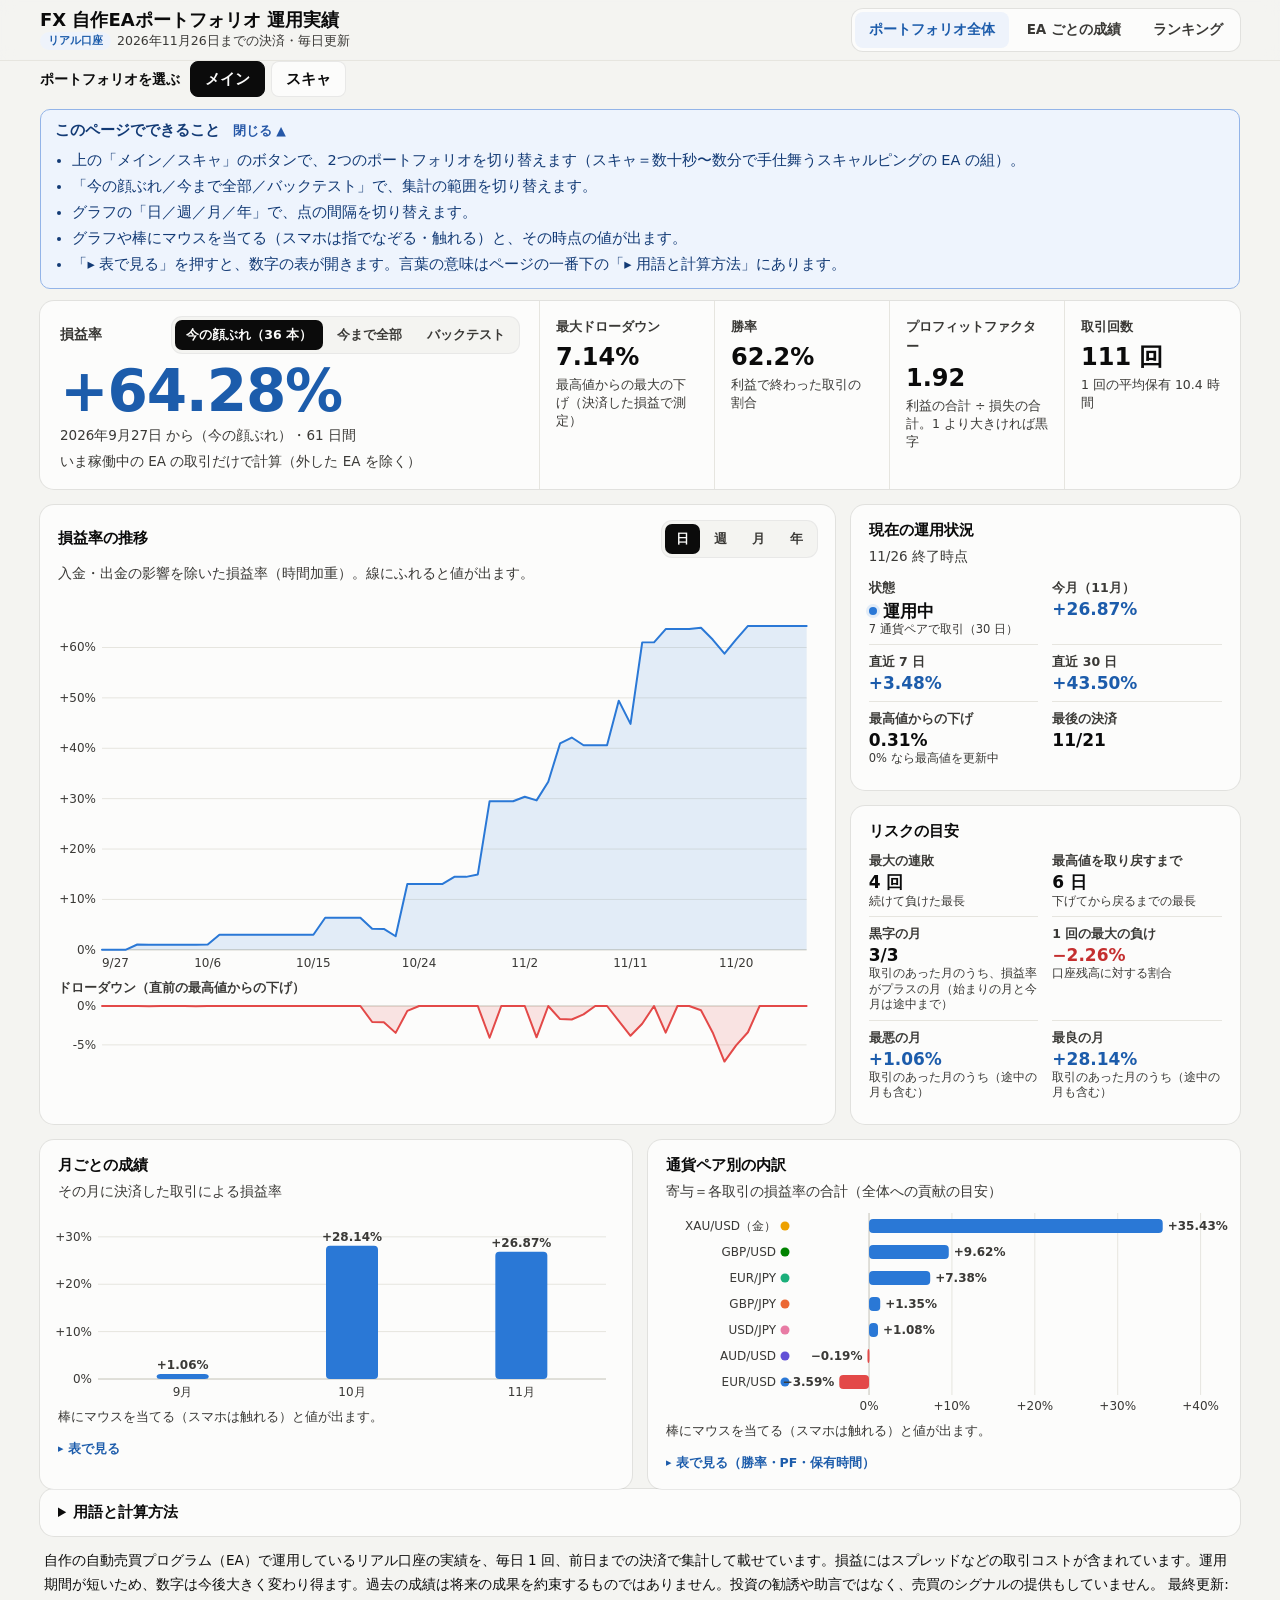
==== commit 3e34a2e4: "update 2026-11-27" ====
--- a/index.html
+++ b/index.html
@@ -640,7 +640,7 @@
 </footer>
 
 <script id="startjst" type="application/json">{"1":"2026-10-04","22":"2026-10-05","25":"2026-10-07","23":"2026-10-14","70":"2026-11-18","69":"2026-11-18","72":"2026-11-18","17":"2026-11-02","18":"2026-11-02","33":"2026-11-02","65":"2026-11-14","21":"2026-11-02","64":"2026-11-14","66":"2026-11-14","10":"2026-11-02","62":"2026-11-14","60":"2026-11-13","61":"2026-11-14","63":"2026-11-14","47":"2026-10-30","20":"2026-10-31","24":"2026-10-31","57":"2026-11-11","58":"2026-11-12","59":"2026-11-13","71":"2026-11-17","73":"2026-11-19","53":"2026-10-31","32":"2026-10-20","7":"2026-10-19","8":"2026-10-28","11":"2026-10-20","12":"2026-10-31","13":"2026-11-04","9":"2026-10-29","14":"2026-11-06","2":"2026-10-20","3":"2026-10-20","4":"2026-10-20","67":"2026-11-17","68":"2026-11-17","5":"2026-10-26","16":"2026-10-30","56":"2026-11-10","42":"2026-10-19","43":"2026-10-19","44":"2026-10-21","45":"2026-10-23","15":"2026-10-30","19":"2026-11-10"}</script>
-<script id="data" type="application/json">{"asof":"2026-11-26","built":"2026-11-27 09:40","start":"2026-09-23","period_days":65,"views":{"all":{"gain":12.95,"maxdd":14.23,"maxdd_at":"2026-10-22","risk":{"loss_streak":9,"longest_under_days":17,"under_now_days":13,"win_months":2,"months":3,"worst_trade":-2.26,"best_trade":7.71,"worst_month":-8.21,"best_month":15.48},"closed_maxdd":14.23,"equity_dd":true,"all":{"n":208,"win":51.0,"pf":1.14,"contrib":14.61,"ret":12.95,"hold":10.7},"months":[{"m":"2026-09","g":-8.21,"n":15},{"m":"2026-10","g":15.48,"n":89},{"m":"2026-11","g":6.56,"n":104}],"days":[{"d":"2026-09-23","g":0.0,"dd":-0.0},{"d":"2026-09-24","g":0.0,"dd":-0.0},{"d":"2026-09-25","g":0.434,"dd":-0.355},{"d":"2026-09-26","g":0.24,"dd":-0.315},{"d":"2026-09-27","g":0.24,"dd":-0.0},{"d":"2026-09-28","g":-4.69,"dd":-5.642},{"d":"2026-09-29","g":-7.07,"dd":-7.997},{"d":"2026-09-30","g":-8.213,"dd":-8.85},{"d":"2026-10-01","g":-8.249,"dd":-10.233},{"d":"2026-10-02","g":-0.888,"dd":-9.165},{"d":"2026-10-03","g":-0.888,"dd":-1.878},{"d":"2026-10-04","g":-0.888,"dd":-0.0},{"d":"2026-10-05","g":-0.075,"dd":-2.215},{"d":"2026-10-06","g":-0.408,"dd":-1.895},{"d":"2026-10-07","g":-0.174,"dd":-3.624},{"d":"2026-10-08","g":-0.181,"dd":-1.668},{"d":"2026-10-09","g":0.32,"dd":-2.238},{"d":"2026-10-10","g":-0.833,"dd":-2.311},{"d":"2026-10-11","g":-0.833,"dd":-0.0},{"d":"2026-10-12","g":0.597,"dd":-2.256},{"d":"2026-10-13","g":-3.649,"dd":-4.626},{"d":"2026-10-14","g":-1.259,"dd":-4.991},{"d":"2026-10-15","g":-5.684,"dd":-7.641},{"d":"2026-10-16","g":-2.335,"dd":-6.795},{"d":"2026-10-17","g":-3.518,"dd":-5.64},{"d":"2026-10-18","g":-3.518,"dd":-0.0},{"d":"2026-10-19","g":-3.518,"dd":-5.571},{"d":"2026-10-20","g":-7.548,"dd":-10.449},{"d":"2026-10-21","g":-7.615,"dd":-10.012},{"d":"2026-10-22","g":-13.363,"dd":-14.228},{"d":"2026-10-23","g":-4.597,"dd":-14.228},{"d":"2026-10-24","g":-4.597,"dd":-5.55},{"d":"2026-10-25","g":-4.597,"dd":-0.0},{"d":"2026-10-26","g":-4.118,"dd":-6.726},{"d":"2026-10-27","g":-2.509,"dd":-5.076},{"d":"2026-10-28","g":-2.183,"dd":-3.944},{"d":"2026-10-29","g":-5.178,"dd":-9.386},{"d":"2026-10-30","g":5.995,"dd":-8.835},{"d":"2026-10-31","g":5.995,"dd":-0.0},{"d":"2026-11-01","g":5.995,"dd":-0.0},{"d":"2026-11-02","g":6.734,"dd":-0.416},{"d":"2026-11-03","g":1.998,"dd":-7.766},{"d":"2026-11-04","g":4.067,"dd":-5.801},{"d":"2026-11-05","g":10.001,"dd":-4.827},{"d":"2026-11-06","g":10.972,"dd":-3.545},{"d":"2026-11-07","g":10.397,"dd":-1.549},{"d":"2026-11-08","g":10.397,"dd":-0.0},{"d":"2026-11-09","g":10.397,"dd":-1.152},{"d":"2026-11-10","g":12.849,"dd":-2.501},{"d":"2026-11-11","g":6.357,"dd":-7.962},{"d":"2026-11-12","g":14.531,"dd":-7.179},{"d":"2026-11-13","g":14.6,"dd":-5.327},{"d":"2026-11-14","g":14.336,"dd":-5.232},{"d":"2026-11-15","g":14.336,"dd":-0.0},{"d":"2026-11-16","g":14.336,"dd":-3.62},{"d":"2026-11-17","g":12.697,"dd":-4.744},{"d":"2026-11-18","g":11.092,"dd":-7.236},{"d":"2026-11-19","g":9.159,"dd":-10.628},{"d":"2026-11-20","g":11.113,"dd":-7.768},{"d":"2026-11-21","g":12.953,"dd":-6.991},{"d":"2026-11-22","g":12.953,"dd":-0.0},{"d":"2026-11-23","g":12.953,"dd":-0.0},{"d":"2026-11-24","g":12.953,"dd":-0.0},{"d":"2026-11-25","g":12.953,"dd":-0.0},{"d":"2026-11-26","g":12.953,"dd":-0.0}],"pairs":[{"pair":"XAU/USD（金）","n":55,"win":60.0,"pf":2.6,"contrib":28.89,"ret":32.43,"hold":9.5},{"pair":"EUR/JPY","n":54,"win":50.0,"pf":1.28,"contrib":12.32,"ret":12.15,"hold":12.7},{"pair":"GBP/USD","n":12,"win":83.3,"pf":5.17,"contrib":9.27,"ret":9.61,"hold":13.9},{"pair":"GBP/JPY","n":7,"win":57.1,"pf":0.79,"contrib":0.76,"ret":0.7,"hold":15.3},{"pair":"EUR/USD","n":23,"win":39.1,"pf":0.39,"contrib":-7.44,"ret":-7.3,"hold":9.6},{"pair":"AUD/USD","n":16,"win":31.2,"pf":0.31,"contrib":-10.83,"ret":-10.42,"hold":8.0},{"pair":"USD/JPY","n":41,"win":43.9,"pf":0.45,"contrib":-18.36,"ret":-17.03,"hold":9.6}],"status":{"last_trade":"2026-11-21","g7":3.48,"g30":15.86,"month":6.56,"month_label":"2026-11","cur_dd":4.05,"pairs_active":7,"active":true},"yen":null,"today":{"d":"2026-11-26","g0":12.953,"t0":"開始","pts":[]}},"now":{"gain":64.28,"maxdd":7.14,"maxdd_at":"2026-11-19","risk":{"loss_streak":4,"longest_under_days":6,"under_now_days":0,"win_months":3,"months":3,"worst_trade":-2.26,"best_trade":3.84,"worst_month":1.06,"best_month":28.14},"closed_maxdd":7.14,"equity_dd":false,"all":{"n":111,"win":62.2,"pf":1.92,"contrib":51.08,"ret":64.28,"hold":10.4},"months":[{"m":"2026-09","g":1.06,"n":1},{"m":"2026-10","g":28.14,"n":29},{"m":"2026-11","g":26.87,"n":81}],"days":[{"d":"2026-09-23","g":0.0,"dd":-0.0},{"d":"2026-09-24","g":0.0,"dd":-0.0},{"d":"2026-09-25","g":0.0,"dd":-0.0},{"d":"2026-09-26","g":0.0,"dd":-0.0},{"d":"2026-09-27","g":0.0,"dd":-0.0},{"d":"2026-09-28","g":0.0,"dd":-0.0},{"d":"2026-09-29","g":0.0,"dd":-0.0},{"d":"2026-09-30","g":1.056,"dd":-0.0},{"d":"2026-10-01","g":1.016,"dd":-0.04},{"d":"2026-10-02","g":1.016,"dd":-0.0},{"d":"2026-10-03","g":1.016,"dd":-0.0},{"d":"2026-10-04","g":1.016,"dd":-0.0},{"d":"2026-10-05","g":1.031,"dd":-0.025},{"d":"2026-10-06","g":1.054,"dd":-0.002},{"d":"2026-10-07","g":3.002,"dd":-0.0},{"d":"2026-10-08","g":3.002,"dd":-0.0},{"d":"2026-10-09","g":3.002,"dd":-0.0},{"d":"2026-10-10","g":3.002,"dd":-0.0},{"d":"2026-10-11","g":3.002,"dd":-0.0},{"d":"2026-10-12","g":3.002,"dd":-0.0},{"d":"2026-10-13","g":3.002,"dd":-0.0},{"d":"2026-10-14","g":3.002,"dd":-0.0},{"d":"2026-10-15","g":3.002,"dd":-0.0},{"d":"2026-10-16","g":6.362,"dd":-0.0},{"d":"2026-10-17","g":6.362,"dd":-0.0},{"d":"2026-10-18","g":6.362,"dd":-0.0},{"d":"2026-10-19","g":6.362,"dd":-0.0},{"d":"2026-10-20","g":4.172,"dd":-2.059},{"d":"2026-10-21","g":4.146,"dd":-2.084},{"d":"2026-10-22","g":2.688,"dd":-3.455},{"d":"2026-10-23","g":13.077,"dd":-0.631},{"d":"2026-10-24","g":13.077,"dd":-0.0},{"d":"2026-10-25","g":13.077,"dd":-0.0},{"d":"2026-10-26","g":13.077,"dd":-0.0},{"d":"2026-10-27","g":14.48,"dd":-0.0},{"d":"2026-10-28","g":14.48,"dd":-0.0},{"d":"2026-10-29","g":14.957,"dd":-0.0},{"d":"2026-10-30","g":29.489,"dd":-4.082},{"d":"2026-10-31","g":29.489,"dd":-0.0},{"d":"2026-11-01","g":29.489,"dd":-0.0},{"d":"2026-11-02","g":30.392,"dd":-0.0},{"d":"2026-11-03","g":29.659,"dd":-4.026},{"d":"2026-11-04","g":33.365,"dd":-0.0},{"d":"2026-11-05","g":40.97,"dd":-1.681},{"d":"2026-11-06","g":42.124,"dd":-1.739},{"d":"2026-11-07","g":40.598,"dd":-1.074},{"d":"2026-11-08","g":40.598,"dd":-0.0},{"d":"2026-11-09","g":40.598,"dd":-0.0},{"d":"2026-11-10","g":49.442,"dd":-1.907},{"d":"2026-11-11","g":44.849,"dd":-3.828},{"d":"2026-11-12","g":61.019,"dd":-2.288},{"d":"2026-11-13","g":61.019,"dd":-0.0},{"d":"2026-11-14","g":63.654,"dd":-3.433},{"d":"2026-11-15","g":63.654,"dd":-0.0},{"d":"2026-11-16","g":63.654,"dd":-0.0},{"d":"2026-11-17","g":63.91,"dd":-0.534},{"d":"2026-11-18","g":61.577,"dd":-3.409},{"d":"2026-11-19","g":58.765,"dd":-7.141},{"d":"2026-11-20","g":61.607,"dd":-5.068},{"d":"2026-11-21","g":64.283,"dd":-3.381},{"d":"2026-11-22","g":64.283,"dd":-0.0},{"d":"2026-11-23","g":64.283,"dd":-0.0},{"d":"2026-11-24","g":64.283,"dd":-0.0},{"d":"2026-11-25","g":64.283,"dd":-0.0},{"d":"2026-11-26","g":64.283,"dd":-0.0}],"pairs":[{"pair":"XAU/USD（金）","n":46,"win":67.4,"pf":3.45,"contrib":35.43,"ret":41.49,"hold":10.1},{"pair":"GBP/USD","n":10,"win":90.0,"pf":32.91,"contrib":9.62,"ret":10.02,"hold":13.9},{"pair":"EUR/JPY","n":22,"win":54.5,"pf":1.56,"contrib":7.38,"ret":7.28,"hold":7.9},{"pair":"GBP/JPY","n":4,"win":50.0,"pf":1.06,"contrib":1.35,"ret":1.3,"hold":17.4},{"pair":"USD/JPY","n":11,"win":72.7,"pf":1.03,"contrib":1.08,"ret":1.01,"hold":12.4},{"pair":"AUD/USD","n":4,"win":50.0,"pf":0.92,"contrib":-0.19,"ret":-0.26,"hold":11.1},{"pair":"EUR/USD","n":14,"win":35.7,"pf":0.47,"contrib":-3.59,"ret":-3.61,"hold":9.3}],"status":{"last_trade":"2026-11-21","g7":3.48,"g30":43.5,"month":26.87,"month_label":"2026-11","cur_dd":0.31,"pairs_active":7,"active":true},"yen":null,"today":{"d":"2026-11-26","g0":64.283,"t0":"開始","pts":[]},"ea_count":36,"start":"2026-09-27","period_days":61}},"eas":[{"id":1,"name":"EAロジック-1","pair":"XAU/USD（金）","status":"live","since":"2026-09-30","last":"2026-11-12","spark":[0.0,1.06,1.02,1.03,1.05,3.0,2.98,6.93,6.93,6.92,7.83,11.17,9.09,11.97],"n":13,"win":69.2,"pf":7.05,"contrib":11.5,"ret":11.97,"hold":14.0,"live":{"net_pct":11.97,"max_dd_pct":1.87,"avg_win_pct":1.49,"avg_loss_pct":-0.49,"best_trade_pct":3.84,"worst_trade_pct":-1.87,"expected_pct":0.885,"max_win_streak":3,"max_loss_streak":1,"hold_min_hours":1.8,"hold_max_hours":62.0,"first":"2026-09-30","monthly":{"2026-09":1.06,"2026-10":10.01,"2026-11":0.72},"curve":[["2026-09-30",0.0],["2026-09-30",1.06],["2026-10-01",1.02],["2026-10-05",1.03],["2026-10-06",1.05],["2026-10-07",3.0],["2026-10-21",2.98],["2026-10-23",6.93],["2026-10-30",6.93],["2026-10-30",6.92],["2026-10-30",7.83],["2026-10-30",11.17],["2026-11-03",9.09],["2026-11-12",11.97]]},"bt":{"risk":1.46,"period":["2012-01-01","2026-11-13"],"quality":"100% リアルティック","stats":{"trades":669,"per_year":44.992,"years":14.869,"win_pct":34.23,"pf":2.069,"expected_pct":0.272,"net_pct":481.575,"cagr_pct":12.57,"max_dd_pct":6.488,"recovery_factor":20.25,"sharpe_daily":1.107,"max_under_days":344.926,"max_loss_streak":11,"max_win_streak":5,"best_trade_pct":4.102,"worst_trade_pct":-2.023,"avg_win_pct":1.604,"avg_loss_pct":-0.421,"worst_month_pct":-4.589,"hold_avg_hours":12.783,"hold_max_hours":94.066,"hold_min_hours":0.06,"profitable_years":15,"years_with_trades":15},"yearly":{"2012":2.74,"2013":29.23,"2014":10.86,"2015":1.13,"2016":2.27,"2017":0.86,"2018":13.41,"2019":5.46,"2020":15.22,"2021":9.23,"2022":15.82,"2023":10.07,"2024":19.52,"2025":44.81,"2026":14.04},"yearly_trades":{"2012":29,"2013":46,"2014":22,"2015":43,"2016":43,"2017":28,"2018":35,"2019":57,"2020":55,"2021":33,"2022":51,"2023":38,"2024":53,"2025":94,"2026":42},"monthly":{"2012-01":1.15,"2012-02":1.1,"2012-04":-1.51,"2012-05":4.16,"2012-06":-0.03,"2012-07":-0.02,"2012-09":-0.03,"2012-10":-0.52,"2012-11":-1.48,"2013-02":3.36,"2013-03":2.73,"2013-04":1.34,"2013-05":5.83,"2013-06":2.89,"2013-07":-0.0,"2013-08":-0.02,"2013-10":4.02,"2013-11":3.29,"2013-12":2.67,"2014-05":5.69,"2014-08":-0.32,"2014-09":2.66,"2014-10":-0.12,"2014-12":2.64,"2015-04":-2.97,"2015-05":-1.83,"2015-06":1.22,"2015-07":1.65,"2015-08":-4.35,"2015-09":3.42,"2015-11":2.87,"2015-12":1.4,"2016-02":1.54,"2016-03":2.49,"2016-04":-0.08,"2016-05":-1.85,"2016-06":-1.79,"2016-07":3.25,"2016-08":-4.01,"2016-11":2.84,"2016-12":0.1,"2017-03":-0.02,"2017-04":0.74,"2017-05":1.58,"2017-06":0.05,"2017-07":0.18,"2017-08":-1.19,"2017-09":2.65,"2017-10":-1.56,"2017-11":-1.5,"2018-01":3.9,"2018-04":0.65,"2018-06":3.06,"2018-07":2.86,"2018-08":1.29,"2018-09":1.0,"2019-01":-4.59,"2019-02":-1.7,"2019-03":-0.12,"2019-06":11.23,"2019-07":-0.79,"2019-08":1.57,"2019-09":0.97,"2019-10":-1.66,"2019-11":-1.53,"2019-12":2.73,"2020-01":-0.27,"2020-02":-0.57,"2020-03":2.92,"2020-04":5.91,"2020-05":2.56,"2020-06":-1.92,"2020-07":1.87,"2020-08":5.58,"2020-09":-1.51,"2020-12":0.03,"2021-01":2.96,"2021-03":1.38,"2021-05":0.0,"2021-06":-1.74,"2021-07":-0.11,"2021-08":5.6,"2021-09":1.02,"2021-11":-0.05,"2022-01":2.61,"2022-02":6.09,"2022-03":0.4,"2022-04":-1.68,"2022-06":-0.23,"2022-07":7.22,"2022-08":0.02,"2022-09":-0.28,"2022-10":1.03,"2022-11":-0.01,"2023-01":-4.17,"2023-02":0.0,"2023-03":0.01,"2023-04":2.6,"2023-05":2.51,"2023-07":-0.17,"2023-10":-1.57,"2023-11":7.96,"2023-12":2.94,"2024-01":-0.02,"2024-03":0.33,"2024-04":0.58,"2024-05":4.14,"2024-07":4.01,"2024-08":1.62,"2024-09":6.34,"2024-10":1.21,"2025-01":5.49,"2025-02":5.78,"2025-03":-0.33,"2025-04":-0.06,"2025-05":0.02,"2025-06":-0.01,"2025-07":0.14,"2025-08":2.54,"2025-09":9.08,"2025-10":7.57,"2025-11":3.06,"2025-12":4.88,"2026-01":7.21,"2026-02":0.16,"2026-03":-1.45,"2026-06":2.84,"2026-07":-4.27,"2026-08":-0.0,"2026-09":2.86,"2026-10":4.93,"2026-11":1.42},"partial_months":["2026-11"],"partial_years":["2026"],"curve":[["2012-01-23",-0.03],["2012-01-24",-1.59],["2012-01-31",1.15],["2012-02-03",1.08],["2012-02-22",3.79],["2012-02-29",2.27],["2012-04-25",0.72],["2012-05-08",3.54],["2012-05-25",4.97],["2012-06-01",4.94],["2012-06-27",4.89],["2012-07-12",4.89],["2012-09-19",4.85],["2012-10-01",4.83],["2012-11-27",2.74],["2013-02-11",6.19],["2013-03-01",6.1],["2013-03-08",9.1],["2013-03-28",9.09],["2013-04-09",10.62],["2013-05-10",13.62],["2013-05-15",17.02],["2013-05-23",17.01],["2013-06-18",18.56],["2013-06-19",16.82],["2013-07-03",20.38],["2013-08-06",20.4],["2013-10-01",23.9],["2013-10-01",23.87],["2013-10-04",23.55],["2013-10-11",25.19],["2013-11-08",26.5],["2013-11-15",25.1],["2013-11-18",25.08],["2013-11-28",29.32],["2013-12-04",32.98],["2013-12-17",32.81],["2013-12-20",32.78],["2014-05-21",32.71],["2014-05-27",36.48],["2014-08-12",40.33],["2014-09-10",43.87],["2014-09-17",43.77],["2014-09-30",43.6],["2014-10-03",45.78],["2014-10-03",46.17],["2014-10-28",45.49],["2014-12-22",47.57],["2014-12-25",47.2],["2015-04-27",42.83],["2015-05-08",40.22],["2015-06-02",38.12],["2015-06-04",41.97],["2015-06-30",41.93],["2015-07-06",39.8],["2015-07-10",42.59],["2015-07-17",46.77],["2015-07-30",44.57],["2015-08-04",44.27],["2015-08-07",40.08],["2015-09-02",37.99],["2015-09-04",40.85],["2015-09-09",44.85],["2015-09-10",44.8],["2015-09-15",44.81],["2015-11-17",42.72],["2015-11-24",42.71],["2015-11-27",46.86],["2015-12-02",51.07],["2015-12-16",48.88],["2016-02-19",51.17],["2016-03-01",51.07],["2016-03-08",55.04],["2016-03-10",55.02],["2016-04-08",54.76],["2016-04-13",54.81],["2016-05-06",54.14],["2016-06-14",51.96],["2016-06-21",49.28],["2016-07-01",53.02],["2016-07-29",54.07],["2016-08-05",50.28],["2016-08-19",47.9],["2016-11-23",52.13],["2016-11-30",52.1],["2016-12-05",51.97],["2016-12-09",51.96],["2016-12-09",51.93],["2016-12-15",56.67],["2016-12-20",56.67],["2016-12-22",56.66],["2016-12-23",52.25],["2017-03-15",52.22],["2017-04-11",56.55],["2017-04-12",56.38],["2017-04-21",53.34],["2017-05-26",55.76],["2017-06-02",55.07],["2017-07-27",55.13],["2017-08-03",53.38],["2017-08-25",50.09],["2017-08-29",54.26],["2017-09-07",58.45],["2017-10-16",55.89],["2017-11-27",55.86],["2017-11-29",53.55],["2018-01-12",57.76],["2018-01-17",55.46],["2018-01-23",55.25],["2018-01-24",59.54],["2018-04-10",59.53],["2018-04-16",64.04],["2018-04-19",60.58],["2018-06-27",65.49],["2018-07-12",70.28],["2018-07-24",70.25],["2018-08-02",70.2],["2018-08-07",70.09],["2018-08-08",67.55],["2018-08-13",72.43],["2018-09-04",72.4],["2018-09-07",69.27],["2018-09-26",69.29],["2019-01-02",74.14],["2019-01-04",73.77],["2019-01-10",73.67],["2019-01-14",71.14],["2019-01-16",68.58],["2019-02-15",66.21],["2019-02-19",65.94],["2019-03-26",63.13],["2019-06-14",71.68],["2019-06-20",76.19],["2019-06-28",81.45],["2019-07-16",76.05],["2019-07-19",80.65],["2019-07-25",80.01],["2019-08-07",85.12],["2019-08-09",83.59],["2019-08-13",85.86],["2019-08-15",85.58],["2019-08-28",82.81],["2019-09-03",82.68],["2019-09-05",84.63],["2019-09-20",87.58],["2019-09-23",87.55],["2019-09-24",87.47],["2019-10-08",84.42],["2019-10-10",81.55],["2019-11-01",81.38],["2019-12-24",83.68],["2019-12-24",83.66],["2020-01-21",83.7],["2020-01-24",85.88],["2020-01-30",85.87],["2020-01-30",83.13],["2020-01-31",83.16],["2020-02-13",80.34],["2020-02-27",82.11],["2020-04-07",93.08],["2020-04-09",98.79],["2020-04-30",98.51],["2020-05-13",98.31],["2020-05-20",103.6],["2020-06-16",100.64],["2020-06-19",100.24],["2020-06-22",101.73],["2020-06-26",99.69],["2020-07-03",99.12],["2020-07-08",101.46],["2020-07-15",101.26],["2020-07-17",97.81],["2020-07-31",103.42],["2020-08-05",109.03],["2020-09-01",114.7],["2020-09-15",114.63],["2020-09-16",111.59],["2020-09-16",111.61],["2020-12-21",111.18],["2021-01-04",117.88],["2021-03-08",117.85],["2021-03-25",117.8],["2021-03-26",114.48],["2021-03-29",114.44],["2021-05-31",120.88],["2021-06-03",117.04],["2021-07-21",117.03],["2021-07-23",116.93],["2021-07-28",116.81],["2021-08-06",123.22],["2021-09-13",128.93],["2021-09-16",134.73],["2021-09-23",134.63],["2021-09-28",134.67],["2021-09-29",131.28],["2021-11-18",131.15],["2022-01-20",137.29],["2022-01-25",137.19],["2022-02-08",136.95],["2022-02-11",142.11],["2022-02-17",148.55],["2022-02-24",155.26],["2022-03-02",151.21],["2022-03-04",147.4],["2022-03-07",148.99],["2022-03-25",152.63],["2022-04-11",152.5],["2022-04-13",152.39],["2022-04-18",148.39],["2022-06-29",148.34],["2022-07-01",147.8],["2022-07-06",161.95],["2022-07-21",165.71],["2022-08-29",165.75],["2022-09-06",172.68],["2022-09-21",168.65],["2022-09-23",165.14],["2022-09-27",165.02],["2022-10-13",161.26],["2022-10-17",160.1],["2022-11-03",167.72],["2023-01-03",167.71],["2023-01-09",172.39],["2023-01-12",165.3],["2023-01-18",165.14],["2023-01-20",164.94],["2023-01-25",161.0],["2023-01-31",156.53],["2023-03-31",156.57],["2023-04-04",163.59],["2023-05-04",174.03],["2023-05-10",173.78],["2023-07-18",177.77],["2023-07-20",173.46],["2023-07-27",169.36],["2023-11-03",165.03],["2023-11-21",180.3],["2023-11-24",178.49],["2023-12-19",186.23],["2023-12-19",186.27],["2024-01-02",194.6],["2024-03-26",194.47],["2024-03-28",194.05],["2024-04-05",200.15],["2024-04-09",200.03],["2024-04-12",208.58],["2024-04-17",203.66],["2024-04-19",199.06],["2024-05-09",192.82],["2024-05-15",201.03],["2024-05-17",209.59],["2024-07-08",205.04],["2024-07-11",213.17],["2024-07-15",213.04],["2024-07-31",221.99],["2024-08-16",234.45],["2024-08-23",237.13],["2024-08-28",232.08],["2024-08-29",232.07],["2024-09-06",227.05],["2024-09-12",226.21],["2024-09-20",238.73],["2024-10-02",242.61],["2024-10-04",232.16],["2024-10-15",232.13],["2024-10-25",242.48],["2024-10-30",252.16],["2025-01-17",256.75],["2025-01-23",256.18],["2025-01-29",261.06],["2025-01-31",271.51],["2025-02-11",282.28],["2025-02-13",282.29],["2025-02-19",293.23],["2025-02-20",293.01],["2025-02-24",293.0],["2025-03-06",281.13],["2025-03-07",275.51],["2025-03-12",275.34],["2025-03-25",285.96],["2025-03-28",291.7],["2025-04-03",285.76],["2025-04-25",291.48],["2025-05-21",291.61],["2025-05-27",291.57],["2025-06-05",290.98],["2025-06-18",291.53],["2025-07-11",285.8],["2025-07-18",281.37],["2025-07-22",292.09],["2025-08-08",291.51],["2025-08-25",290.75],["2025-08-27",290.59],["2025-08-28",290.0],["2025-08-29",289.88],["2025-08-29",302.06],["2025-09-16",313.37],["2025-09-22",313.38],["2025-09-26",326.12],["2025-10-02",338.55],["2025-10-03",338.44],["2025-10-06",338.44],["2025-10-14",365.59],["2025-10-16",379.45],["2025-10-17",371.95],["2025-11-07",371.73],["2025-11-26",385.05],["2025-11-28",386.22],["2025-12-01",386.15],["2025-12-05",386.13],["2025-12-05",385.96],["2025-12-17",399.62],["2025-12-19",395.81],["2025-12-22",409.96],["2026-01-07",402.45],["2026-01-13",421.59],["2026-01-16",405.91],["2026-01-23",431.44],["2026-02-11",446.75],["2026-02-17",438.22],["2026-02-20",441.3],["2026-02-27",447.61],["2026-06-24",455.06],["2026-07-01",455.02],["2026-07-14",444.72],["2026-07-21",439.14],["2026-08-03",431.27],["2026-09-28",446.47],["2026-10-02",446.34],["2026-10-05",443.8],["2026-10-08",443.53],["2026-10-22",459.14],["2026-10-30",459.17],["2026-10-30",473.44],["2026-11-12",481.58]]},"cmp":{"n":13,"total_r":6.42,"path":[0.0,1.2,1.18,1.19,1.2,2.14,2.13,3.93,3.93,3.93,4.37,5.94,4.88,6.42],"band":[[1,-1.03,-0.07,-0.01,0.01,1.99],[2,-1.18,-0.38,-0.01,1.79,2.12],[3,-1.78,-0.95,0.13,1.87,3.64],[4,-2.06,-0.49,0.81,1.91,3.92],[5,-2.09,-0.33,0.85,1.97,4.1],[6,-2.13,-0.26,0.93,2.25,4.7],[7,-2.18,-0.2,1.04,2.76,5.12],[8,-2.19,-0.18,1.33,2.95,5.5],[9,-2.19,-0.14,1.4,3.35,5.71],[10,-1.81,0.11,1.6,3.62,6.02],[11,-1.71,0.2,1.67,3.89,6.56],[12,-1.45,0.17,1.98,4.01,6.77],[13,-1.5,0.22,2.26,4.49,7.07],[14,-1.48,0.26,2.49,4.71,7.38],[15,-1.51,0.39,2.69,4.9,7.72],[16,-1.46,0.52,2.87,5.11,8.01],[17,-1.38,0.59,2.97,5.41,8.06],[18,-1.22,0.63,3.27,5.49,8.48],[19,-1.26,0.95,3.49,5.73,8.85],[20,-1.23,1.07,3.64,5.97,8.97]],"rank":91,"verdict":"in","risk_now":1.46}},{"id":2,"name":"EAロジック-2","pair":"XAU/USD（金）","status":"live","since":"2026-10-19","last":"2026-11-12","spark":[0.0,-2.06,-1.19,-3.43,-3.52,-1.9,0.41,-1.68,1.05,-0.86,-0.01,0.24,-0.48,-1.32,1.38,0.53,3.38,4.29],"n":17,"win":52.9,"pf":1.62,"contrib":4.47,"ret":4.29,"hold":6.9,"live":{"net_pct":4.29,"max_dd_pct":3.52,"avg_win_pct":1.69,"avg_loss_pct":-1.35,"best_trade_pct":2.83,"worst_trade_pct":-2.26,"expected_pct":0.263,"max_win_streak":2,"max_loss_streak":2,"hold_min_hours":1.1,"hold_max_hours":13.0,"first":"2026-10-20","monthly":{"2026-10":1.05,"2026-11":3.21},"curve":[["2026-10-20",0.0],["2026-10-20",-2.06],["2026-10-22",-1.19],["2026-10-22",-3.43],["2026-10-23",-3.52],["2026-10-30",-1.9],["2026-10-30",0.41],["2026-10-30",-1.68],["2026-10-30",1.05],["2026-11-03",-0.86],["2026-11-06",-0.01],["2026-11-06",0.24],["2026-11-07",-0.48],["2026-11-10",-1.32],["2026-11-10",1.38],["2026-11-11",0.53],["2026-11-12",3.38],["2026-11-12",4.29]]},"bt":{"risk":1.46,"period":["2012-01-01","2026-11-13"],"quality":"100% リアルティック","stats":{"trades":713,"per_year":47.951,"years":14.869,"win_pct":56.522,"pf":2.037,"expected_pct":0.463,"net_pct":2357.907,"cagr_pct":24.028,"max_dd_pct":7.403,"recovery_factor":21.102,"sharpe_daily":1.562,"max_under_days":361.582,"max_loss_streak":7,"max_win_streak":10,"best_trade_pct":6.248,"worst_trade_pct":-2.358,"avg_win_pct":1.694,"avg_loss_pct":-1.137,"worst_month_pct":-5.382,"hold_avg_hours":7.616,"hold_max_hours":29.917,"hold_min_hours":0.022,"profitable_years":15,"years_with_trades":15},"yearly":{"2012":22.68,"2013":11.77,"2014":32.7,"2015":4.86,"2016":6.63,"2017":11.79,"2018":26.63,"2019":29.01,"2020":20.22,"2021":23.23,"2022":27.4,"2023":9.18,"2024":21.12,"2025":44.36,"2026":83.61},"yearly_trades":{"2012":34,"2013":49,"2014":40,"2015":24,"2016":31,"2017":25,"2018":38,"2019":35,"2020":57,"2021":42,"2022":65,"2023":45,"2024":51,"2025":84,"2026":93},"monthly":{"2012-01":0.24,"2012-02":-0.03,"2012-03":1.17,"2012-04":3.31,"2012-05":0.86,"2012-06":7.58,"2012-07":11.01,"2012-10":-1.81,"2012-11":-1.9,"2012-12":0.96,"2013-01":-2.72,"2013-03":-0.72,"2013-05":1.29,"2013-06":4.73,"2013-07":4.15,"2013-08":-3.51,"2013-09":4.17,"2013-10":-3.24,"2013-11":0.52,"2013-12":7.14,"2014-01":13.43,"2014-02":-0.09,"2014-03":5.26,"2014-04":-1.07,"2014-06":2.64,"2014-07":4.69,"2014-08":4.68,"2014-10":-2.8,"2014-12":2.84,"2015-04":3.58,"2015-05":-0.81,"2015-06":-2.22,"2015-07":-1.4,"2015-08":0.58,"2015-09":4.12,"2015-10":-2.91,"2015-11":2.54,"2015-12":1.53,"2016-01":-0.16,"2016-02":2.65,"2016-03":1.6,"2016-04":-2.99,"2016-05":3.47,"2016-08":-1.29,"2016-10":-1.44,"2016-11":4.41,"2016-12":0.45,"2017-01":0.62,"2017-02":-1.43,"2017-03":0.96,"2017-05":2.55,"2017-06":0.24,"2017-07":0.01,"2017-08":5.97,"2017-09":2.54,"2017-10":1.85,"2017-11":-1.88,"2018-01":0.96,"2018-02":0.29,"2018-03":-2.77,"2018-04":3.24,"2018-05":3.5,"2018-06":4.69,"2018-07":6.21,"2018-08":7.14,"2018-09":1.18,"2018-11":-0.13,"2019-01":-0.14,"2019-02":4.26,"2019-03":6.39,"2019-04":4.04,"2019-05":-0.41,"2019-07":1.71,"2019-09":3.49,"2019-11":2.59,"2019-12":4.09,"2020-01":1.43,"2020-02":6.18,"2020-04":0.93,"2020-05":6.78,"2020-07":-0.89,"2020-08":5.85,"2020-09":1.96,"2020-10":1.72,"2020-11":-2.94,"2020-12":-1.92,"2021-01":7.27,"2021-02":7.13,"2021-03":3.77,"2021-04":-1.84,"2021-05":2.37,"2021-06":3.13,"2021-07":-0.23,"2021-10":-1.52,"2021-11":-0.27,"2021-12":1.77,"2022-01":1.87,"2022-03":3.36,"2022-04":0.42,"2022-05":3.18,"2022-06":-0.1,"2022-07":3.58,"2022-08":-0.56,"2022-09":6.86,"2022-10":-4.28,"2022-11":4.84,"2022-12":5.83,"2023-01":1.1,"2023-02":-0.78,"2023-03":3.56,"2023-04":-5.38,"2023-05":3.52,"2023-06":-0.18,"2023-07":0.58,"2023-08":-0.03,"2023-09":0.08,"2023-11":6.84,"2024-01":-3.48,"2024-02":-0.52,"2024-03":-0.08,"2024-04":-0.89,"2024-05":-0.51,"2024-06":7.41,"2024-07":2.06,"2024-08":3.98,"2024-09":-1.49,"2024-10":12.69,"2024-11":0.34,"2024-12":0.83,"2025-01":5.59,"2025-02":0.14,"2025-03":12.26,"2025-04":-2.33,"2025-05":9.41,"2025-06":-4.35,"2025-09":7.28,"2025-10":6.19,"2025-11":3.8,"2025-12":0.63,"2026-01":0.49,"2026-02":3.45,"2026-03":2.9,"2026-04":9.5,"2026-05":2.43,"2026-06":15.75,"2026-07":5.19,"2026-08":4.37,"2026-09":5.24,"2026-10":8.81,"2026-11":5.16},"partial_months":["2026-11"],"partial_years":["2026"],"curve":[["2012-01-13",0.05],["2012-02-16",-1.22],["2012-03-27",-0.13],["2012-03-29",1.38],["2012-04-13",4.16],["2012-04-20",3.82],["2012-04-30",4.73],["2012-05-04",5.63],["2012-06-21",11.06],["2012-07-17",16.4],["2012-07-19",22.68],["2012-07-26",26.15],["2012-10-17",25.54],["2012-10-24",23.5],["2012-11-07",22.03],["2012-11-14",21.85],["2012-12-04",24.48],["2013-01-03",21.75],["2013-01-04",22.91],["2013-01-11",20.29],["2013-01-23",21.02],["2013-03-19",17.84],["2013-05-09",19.16],["2013-05-14",19.87],["2013-05-20",20.92],["2013-05-20",21.84],["2013-06-20",22.86],["2013-07-17",24.77],["2013-07-25",30.91],["2013-08-15",27.02],["2013-08-23",23.45],["2013-09-04",28.35],["2013-09-12",31.58],["2013-10-08",30.57],["2013-10-09",31.76],["2013-10-14",29.98],["2013-10-17",27.32],["2013-12-04",31.03],["2013-12-05",32.16],["2013-12-12",36.59],["2013-12-17",34.38],["2013-12-19",37.12],["2014-01-07",43.13],["2014-01-23",44.76],["2014-01-27",51.92],["2014-01-29",50.44],["2014-02-03",53.32],["2014-02-14",55.39],["2014-03-12",57.33],["2014-03-19",61.08],["2014-03-25",63.56],["2014-04-15",64.9],["2014-04-29",66.58],["2014-04-30",61.81],["2014-07-14",70.21],["2014-07-25",73.89],["2014-08-21",82.11],["2014-10-13",79.41],["2014-12-05",79.01],["2014-12-10",82.24],["2014-12-15",80.25],["2014-12-16",81.95],["2015-04-06",87.75],["2015-05-07",89.6],["2015-06-12",86.05],["2015-06-30",82.79],["2015-08-17",77.76],["2015-08-21",81.28],["2015-09-18",87.09],["2015-09-24",91.81],["2015-10-20",85.88],["2015-11-30",87.92],["2015-12-04",86.97],["2015-12-22",90.8],["2016-02-04",95.53],["2016-03-04",100.74],["2016-03-15",97.43],["2016-03-22",99.07],["2016-03-29",96.44],["2016-04-06",98.01],["2016-04-11",98.29],["2016-04-28",92.71],["2016-05-18",94.49],["2016-08-04",96.58],["2016-08-26",102.6],["2016-08-26",96.82],["2016-11-02",98.76],["2016-11-09",102.55],["2016-12-16",104.89],["2017-01-12",100.55],["2017-02-01",104.94],["2017-02-01",107.14],["2017-02-09",102.55],["2017-03-01",98.82],["2017-05-04",108.93],["2017-06-22",109.43],["2017-07-21",109.46],["2017-08-15",111.08],["2017-08-31",121.96],["2017-10-12",124.34],["2017-10-17",131.8],["2017-11-06",127.45],["2018-02-01",126.37],["2018-02-06",133.67],["2018-03-07",127.0],["2018-03-19",123.91],["2018-04-11",134.55],["2018-05-15",139.27],["2018-06-15",144.4],["2018-07-10",147.01],["2018-07-13",152.29],["2018-07-20",159.26],["2018-08-03",166.69],["2018-08-15",176.14],["2018-08-16",168.36],["2018-08-24",171.01],["2018-08-24",185.03],["2018-09-11",188.4],["2018-11-07",186.48],["2018-11-09",196.13],["2018-11-27",188.02],["2019-01-23",180.11],["2019-02-01",189.85],["2019-02-21",204.06],["2019-03-26",207.79],["2019-03-28",223.59],["2019-04-11",227.39],["2019-04-26",227.94],["2019-04-30",231.93],["2019-05-03",226.71],["2019-05-30",230.59],["2019-07-26",240.93],["2019-09-04",231.35],["2019-09-05",234.45],["2019-09-06",244.08],["2019-11-29",256.95],["2019-12-11",261.07],["2019-12-24",270.85],["2020-01-15",274.31],["2020-01-23",277.71],["2020-01-30",276.89],["2020-02-03",276.72],["2020-02-06",287.05],["2020-02-18",299.8],["2020-04-20",294.32],["2020-04-23",300.32],["2020-04-30",303.9],["2020-05-07",307.24],["2020-05-15",303.27],["2020-05-21",319.96],["2020-05-28",331.28],["2020-07-09",324.21],["2020-07-14",323.35],["2020-07-22",327.43],["2020-08-19",347.34],["2020-08-27",350.49],["2020-09-02",362.99],["2020-10-13",354.74],["2020-10-13",376.58],["2020-10-14",367.52],["2020-10-21",354.05],["2020-10-22",358.35],["2020-10-29",369.24],["2020-11-04",355.9],["2020-12-07",348.86],["2020-12-17",352.8],["2020-12-22",346.68],["2021-01-08",367.93],["2021-02-04",390.45],["2021-02-09",403.9],["2021-02-26",401.6],["2021-03-22",416.11],["2021-03-31",432.62],["2021-04-13",422.7],["2021-04-29",418.95],["2021-05-07",435.22],["2021-06-09",437.52],["2021-06-14",453.39],["2021-07-15",444.04],["2021-07-16",449.09],["2021-07-20",454.21],["2021-10-04",464.17],["2021-10-06",448.12],["2021-10-21",447.48],["2021-10-22",435.96],["2021-10-27",429.56],["2021-11-05",440.86],["2021-12-17",450.43],["2022-01-06",455.73],["2022-01-26",460.71],["2022-03-15",471.91],["2022-03-18",475.76],["2022-03-25",480.86],["2022-03-29",498.17],["2022-03-31",479.58],["2022-04-05",482.01],["2022-05-19",499.9],["2022-05-23",482.62],["2022-05-27",491.93],["2022-05-31",500.5],["2022-06-10",496.28],["2022-06-13",499.87],["2022-07-01",481.58],["2022-07-05",494.09],["2022-07-06",506.86],["2022-08-04",536.43],["2022-08-22",530.27],["2022-08-26",536.11],["2022-08-29",517.86],["2022-09-02",527.52],["2022-09-07",533.33],["2022-09-21",545.1],["2022-10-06",550.61],["2022-10-20",532.02],["2022-11-04",562.61],["2022-12-06",584.48],["2022-12-09",578.16],["2022-12-12",558.66],["2022-12-15",578.97],["2022-12-22",599.91],["2023-01-03",618.28],["2023-01-06",603.73],["2023-02-24",609.09],["2023-03-01",620.44],["2023-03-07",628.44],["2023-04-07",616.51],["2023-04-11",595.77],["2023-04-12",595.88],["2023-04-13",592.03],["2023-04-20",588.08],["2023-05-02",605.73],["2023-06-09",608.0],["2023-06-23",613.68],["2023-06-30",612.16],["2023-07-07",620.74],["2023-07-12",626.61],["2023-08-02",615.58],["2023-08-09",616.05],["2023-09-22",603.57],["2023-11-09",621.36],["2023-11-13",617.75],["2023-11-21",652.63],["2023-11-22",665.61],["2024-01-04",651.15],["2024-02-01",628.4],["2024-02-05",635.15],["2024-04-29",623.91],["2024-05-01",617.31],["2024-05-10",623.49],["2024-05-15",648.66],["2024-05-20",635.1],["2024-06-06",639.49],["2024-06-13",644.99],["2024-06-20",651.69],["2024-06-26",679.48],["2024-07-05",682.98],["2024-07-26",689.87],["2024-08-01",682.44],["2024-08-13",706.78],["2024-09-11",713.33],["2024-10-11",738.4],["2024-10-16",760.34],["2024-10-18",795.72],["2024-11-29",819.71],["2024-12-02",827.08],["2024-12-10",866.4],["2024-12-11",857.87],["2024-12-12",828.66],["2025-01-02",850.17],["2025-01-16",856.03],["2025-02-28",892.78],["2025-03-03",882.06],["2025-03-04",918.39],["2025-03-10",927.02],["2025-03-13",960.81],["2025-03-19",984.91],["2025-04-01",1018.86],["2025-04-24",1013.22],["2025-04-28",995.75],["2025-04-29",975.02],["2025-05-01",1025.59],["2025-05-02",992.69],["2025-05-06",1042.84],["2025-05-09",1060.15],["2025-05-12",1088.02],["2025-05-15",1097.24],["2025-05-19",1077.13],["2025-05-21",1086.09],["2025-05-27",1090.95],["2025-05-29",1056.56],["2025-05-30",1049.81],["2025-06-20",1058.42],["2025-06-25",1024.97],["2025-09-29",1057.66],["2025-09-30",1106.89],["2025-10-28",1162.15],["2025-10-29",1171.73],["2025-10-31",1181.62],["2025-11-05",1143.94],["2025-11-11",1183.37],["2025-11-14",1206.26],["2025-11-18",1195.97],["2025-11-20",1216.43],["2025-11-21",1230.23],["2025-12-01",1230.91],["2025-12-04",1241.36],["2025-12-10",1240.85],["2025-12-15",1251.11],["2025-12-17",1237.53],["2025-12-22",1260.01],["2026-01-12",1268.66],["2026-01-13",1245.14],["2026-02-23",1293.35],["2026-03-02",1270.67],["2026-03-03",1331.94],["2026-04-08",1317.39],["2026-04-14",1337.3],["2026-04-17",1402.75],["2026-04-21",1470.9],["2026-04-23",1445.6],["2026-04-24",1428.56],["2026-04-30",1440.54],["2026-04-30",1467.98],["2026-05-29",1506.01],["2026-06-02",1545.34],["2026-06-04",1522.94],["2026-06-05",1566.56],["2026-06-10",1643.69],["2026-06-22",1677.38],["2026-06-24",1757.6],["2026-06-26",1759.03],["2026-07-03",1792.07],["2026-07-09",1750.74],["2026-07-10",1743.88],["2026-07-14",1793.83],["2026-07-14",1807.59],["2026-07-17",1751.84],["2026-07-21",1765.42],["2026-07-23",1777.1],["2026-07-24",1834.8],["2026-07-28",1851.03],["2026-07-29",1840.88],["2026-07-31",1855.52],["2026-08-05",1944.43],["2026-09-01",1911.78],["2026-09-03",2004.41],["2026-09-22",1976.24],["2026-09-25",1992.9],["2026-09-30",2051.08],["2026-10-21",2057.96],["2026-10-23",2105.37],["2026-10-30",2185.45],["2026-11-02",2231.56],["2026-11-06",2213.12],["2026-11-09",2214.43],["2026-11-11",2250.83],["2026-11-12",2357.91]]},"cmp":{"n":17,"total_r":2.49,"path":[0.0,-1.03,-0.59,-1.72,-1.77,-0.97,0.23,-0.82,0.57,-0.41,0.07,0.21,-0.18,-0.65,0.89,0.42,1.97,2.49],"band":[[1,-1.01,-0.97,0.25,1.56,1.74],[2,-1.98,-0.52,0.65,1.73,3.24],[3,-2.11,-0.33,0.98,2.26,3.84],[4,-1.98,-0.24,1.28,2.66,4.51],[5,-1.98,-0.0,1.53,3.15,5.5],[6,-2.09,0.17,1.79,3.5,6.28],[7,-1.91,0.43,2.08,3.99,6.66],[8,-1.93,0.58,2.42,4.22,7.27],[9,-1.85,0.94,2.82,4.59,7.92],[10,-1.69,1.02,3.09,5.1,8.62],[11,-1.71,1.27,3.46,5.41,9.03],[12,-1.58,1.35,3.73,5.95,9.5],[13,-1.56,1.69,4.1,6.49,10.14],[14,-1.45,1.88,4.49,6.92,10.57],[15,-1.43,2.02,4.64,7.31,10.92],[16,-1.08,2.42,5.03,7.64,11.04],[17,-0.93,2.58,5.37,8.11,11.66],[18,-1.05,2.9,5.64,8.58,12.18],[19,-0.57,2.93,5.82,8.82,12.53],[20,-0.47,3.22,6.23,9.44,12.8],[21,0.13,3.43,6.44,9.67,13.24],[22,0.33,3.49,7.08,10.12,13.58]],"rank":24,"verdict":"in","risk_now":1.46}},{"id":3,"name":"EAロジック-3","pair":"XAU/USD（金）","status":"live","since":"2026-10-20","last":"2026-11-12","spark":[0.0,2.85,2.2,3.96,6.94,9.79,9.81,9.85,7.63,10.3],"n":9,"win":77.8,"pf":3.92,"contrib":9.99,"ret":10.3,"hold":6.7,"live":{"net_pct":10.3,"max_dd_pct":2.03,"avg_win_pct":1.81,"avg_loss_pct":-1.33,"best_trade_pct":2.87,"worst_trade_pct":-2.03,"expected_pct":1.11,"max_win_streak":5,"max_loss_streak":1,"hold_min_hours":0.2,"hold_max_hours":12.8,"first":"2026-10-23","monthly":{"2026-10":6.94,"2026-11":3.15},"curve":[["2026-10-23",0.0],["2026-10-23",2.85],["2026-10-23",2.2],["2026-10-30",3.96],["2026-10-30",6.94],["2026-11-05",9.79],["2026-11-11",9.81],["2026-11-11",9.85],["2026-11-11",7.63],["2026-11-12",10.3]]},"bt":{"risk":1.46,"period":["2012-01-01","2026-11-13"],"quality":"100% リアルティック","stats":{"trades":715,"per_year":48.086,"years":14.869,"win_pct":58.881,"pf":2.091,"expected_pct":0.45,"net_pct":2206.779,"cagr_pct":23.5,"max_dd_pct":6.617,"recovery_factor":27.422,"sharpe_daily":1.714,"max_under_days":220.031,"max_loss_streak":6,"max_win_streak":10,"best_trade_pct":4.337,"worst_trade_pct":-2.408,"avg_win_pct":1.447,"avg_loss_pct":-0.978,"worst_month_pct":-5.955,"hold_avg_hours":9.682,"hold_max_hours":18.002,"hold_min_hours":0.158,"profitable_years":15,"years_with_trades":15},"yearly":{"2012":11.99,"2013":26.49,"2014":20.6,"2015":8.87,"2016":17.28,"2017":37.8,"2018":17.56,"2019":10.56,"2020":13.71,"2021":39.23,"2022":22.22,"2023":20.25,"2024":26.64,"2025":38.17,"2026":45.03},"yearly_trades":{"2012":30,"2013":33,"2014":26,"2015":22,"2016":53,"2017":49,"2018":47,"2019":33,"2020":51,"2021":47,"2022":68,"2023":47,"2024":53,"2025":82,"2026":74},"monthly":{"2012-01":0.49,"2012-02":-3.39,"2012-04":3.05,"2012-05":-1.92,"2012-06":-1.69,"2012-07":4.23,"2012-08":4.13,"2012-10":3.37,"2012-11":4.21,"2012-12":-0.7,"2013-01":4.67,"2013-02":-1.4,"2013-03":-0.51,"2013-04":-0.59,"2013-05":9.27,"2013-07":0.88,"2013-08":3.91,"2013-09":0.8,"2013-10":1.29,"2013-11":0.28,"2013-12":5.67,"2014-01":-0.3,"2014-02":2.4,"2014-03":5.59,"2014-04":0.26,"2014-05":3.43,"2014-06":2.29,"2014-07":5.19,"2014-08":-1.41,"2014-10":0.71,"2014-11":-1.32,"2014-12":2.34,"2015-01":0.28,"2015-03":-0.9,"2015-04":-2.03,"2015-05":2.48,"2015-06":6.26,"2015-08":0.19,"2015-09":2.01,"2015-10":-1.42,"2015-11":1.08,"2015-12":0.83,"2016-01":4.87,"2016-02":2.05,"2016-03":-2.99,"2016-04":1.07,"2016-05":3.0,"2016-06":4.95,"2016-07":1.19,"2016-08":-2.8,"2016-09":1.64,"2016-11":3.44,"2016-12":-0.01,"2017-01":1.63,"2017-02":1.11,"2017-03":2.23,"2017-04":2.7,"2017-05":-3.37,"2017-06":4.51,"2017-07":6.33,"2017-08":5.35,"2017-09":5.36,"2017-10":2.82,"2017-11":4.22,"2018-01":4.94,"2018-02":-2.85,"2018-03":-0.14,"2018-04":4.71,"2018-05":3.98,"2018-06":-1.11,"2018-07":-1.45,"2018-08":5.08,"2018-09":-1.41,"2018-10":0.87,"2018-11":1.3,"2018-12":2.79,"2019-01":-1.44,"2019-02":-3.46,"2019-03":5.03,"2019-04":-1.77,"2019-05":2.51,"2019-06":4.88,"2019-07":0.1,"2019-08":-0.49,"2019-09":1.15,"2019-10":-1.45,"2019-11":1.37,"2019-12":4.07,"2020-01":0.62,"2020-02":4.65,"2020-03":5.3,"2020-04":-0.42,"2020-05":-2.74,"2020-06":1.68,"2020-07":2.35,"2020-08":2.16,"2020-09":-5.96,"2020-10":0.04,"2020-11":2.75,"2020-12":3.02,"2021-01":3.13,"2021-02":1.74,"2021-03":2.03,"2021-04":6.87,"2021-05":8.1,"2021-06":-2.0,"2021-07":8.49,"2021-08":0.9,"2021-09":-0.83,"2021-10":3.17,"2021-11":3.38,"2021-12":-0.78,"2022-01":0.49,"2022-02":4.04,"2022-03":7.76,"2022-04":-3.13,"2022-05":-0.25,"2022-06":-1.05,"2022-07":0.83,"2022-08":3.05,"2022-09":-2.61,"2022-10":1.05,"2022-11":2.68,"2022-12":8.04,"2023-01":0.76,"2023-02":-1.03,"2023-03":2.31,"2023-04":2.21,"2023-05":2.04,"2023-06":-2.91,"2023-07":0.03,"2023-08":-0.82,"2023-09":4.61,"2023-11":6.89,"2023-12":4.94,"2024-01":1.75,"2024-02":-0.09,"2024-04":5.99,"2024-05":11.18,"2024-06":-1.21,"2024-07":2.32,"2024-08":0.19,"2024-09":0.35,"2024-10":3.43,"2024-11":1.61,"2024-12":-1.01,"2025-01":11.13,"2025-02":3.23,"2025-03":0.72,"2025-05":11.94,"2025-06":3.3,"2025-07":-1.0,"2025-08":-0.29,"2025-09":0.63,"2025-10":2.67,"2025-11":-0.74,"2025-12":2.15,"2026-01":4.33,"2026-02":3.21,"2026-03":0.59,"2026-04":3.42,"2026-05":8.39,"2026-06":3.91,"2026-07":1.74,"2026-08":2.06,"2026-09":1.89,"2026-10":6.13,"2026-11":2.37},"partial_months":["2026-11"],"partial_years":["2026"],"curve":[["2012-01-17",-0.69],["2012-01-31",0.49],["2012-02-14",-2.38],["2012-04-04",-0.34],["2012-04-26",0.04],["2012-05-23",-0.61],["2012-05-30",-1.89],["2012-06-19",-4.17],["2012-07-04",-2.65],["2012-07-25",0.54],["2012-10-10",4.29],["2012-10-23",8.22],["2012-11-09",10.76],["2012-11-22",12.78],["2012-12-14",13.58],["2013-01-04",14.62],["2013-01-24",17.23],["2013-03-11",15.0],["2013-05-03",17.01],["2013-05-07",18.93],["2013-05-15",24.92],["2013-07-11",26.79],["2013-07-26",27.84],["2013-08-02",28.93],["2013-08-05",26.17],["2013-08-07",27.01],["2013-08-27",31.3],["2013-09-12",33.99],["2013-10-11",31.95],["2013-10-24",33.69],["2013-11-19",34.07],["2013-12-20",41.67],["2014-01-13",41.31],["2014-01-21",38.04],["2014-02-07",44.63],["2014-03-13",49.12],["2014-03-19",52.72],["2014-05-01",52.43],["2014-05-13",51.36],["2014-05-27",54.52],["2014-06-11",58.11],["2014-07-10",65.81],["2014-08-26",67.99],["2014-11-14",66.69],["2014-12-15",70.84],["2015-01-12",72.0],["2015-03-19",68.86],["2015-04-06",71.18],["2015-04-13",68.76],["2015-05-26",70.46],["2015-06-18",78.87],["2015-08-18",78.27],["2015-09-01",80.59],["2015-10-14",82.48],["2015-11-30",84.45],["2015-12-17",85.99],["2016-01-20",95.05],["2016-02-23",96.63],["2016-02-29",99.04],["2016-03-02",93.35],["2016-03-11",90.08],["2016-03-17",89.71],["2016-03-24",93.1],["2016-04-06",90.9],["2016-04-11",94.31],["2016-04-21",88.75],["2016-04-29",95.18],["2016-05-10",98.79],["2016-05-12",92.55],["2016-05-24",96.27],["2016-06-03",98.19],["2016-06-16",107.68],["2016-06-29",110.97],["2016-07-21",112.6],["2016-08-10",111.93],["2016-08-16",105.89],["2016-08-22",103.55],["2016-08-30",107.51],["2016-09-12",105.49],["2016-09-22",110.91],["2016-11-08",117.69],["2016-11-30",118.16],["2017-01-03",115.03],["2017-01-05",120.99],["2017-01-25",116.52],["2017-02-02",121.34],["2017-02-10",122.25],["2017-03-01",123.71],["2017-03-03",130.54],["2017-03-27",132.46],["2017-04-04",129.5],["2017-04-25",135.36],["2017-05-01",128.7],["2017-06-06",133.23],["2017-07-03",143.54],["2017-07-17",152.23],["2017-08-09",158.83],["2017-08-22",159.91],["2017-09-04",165.68],["2017-09-07",170.83],["2017-09-15",170.94],["2017-09-21",178.22],["2017-10-02",182.75],["2017-10-16",182.93],["2017-10-20",188.44],["2017-11-08",190.05],["2017-11-27",200.61],["2018-01-24",215.47],["2018-02-08",210.31],["2018-02-20",213.47],["2018-02-26",206.49],["2018-03-09",216.4],["2018-03-14",209.39],["2018-03-22",206.05],["2018-04-20",212.29],["2018-04-30",225.13],["2018-05-02",223.5],["2018-06-01",237.03],["2018-06-05",229.54],["2018-07-23",229.45],["2018-08-03",222.15],["2018-08-15",233.1],["2018-09-21",236.46],["2018-10-25",239.73],["2018-11-07",236.78],["2018-11-27",239.9],["2018-12-03",248.19],["2018-12-06",241.58],["2018-12-11",245.21],["2018-12-21",248.61],["2019-01-10",248.31],["2019-02-07",238.61],["2019-02-12",241.1],["2019-03-01",244.61],["2019-03-15",254.42],["2019-03-21",250.91],["2019-04-26",246.89],["2019-05-31",255.61],["2019-06-18",272.97],["2019-07-11",272.07],["2019-08-01",274.96],["2019-08-22",276.94],["2019-09-17",268.46],["2019-09-25",267.23],["2019-10-08",270.34],["2019-11-25",275.41],["2019-12-24",290.69],["2020-01-23",290.49],["2020-01-30",291.73],["2020-02-04",302.32],["2020-03-06",317.38],["2020-03-19",326.58],["2020-04-06",342.94],["2020-04-28",337.76],["2020-05-08",326.94],["2020-05-20",323.78],["2020-05-28",317.49],["2020-06-02",319.01],["2020-06-19",329.46],["2020-06-29",326.59],["2020-07-13",325.4],["2020-07-21",336.64],["2020-08-20",338.93],["2020-09-01",342.8],["2020-09-09",337.5],["2020-09-15",327.28],["2020-09-17",318.23],["2020-09-29",319.51],["2020-10-07",318.38],["2020-11-03",322.04],["2020-11-18",328.08],["2020-12-14",334.11],["2021-01-04",354.5],["2021-01-28",358.15],["2021-02-09",372.61],["2021-02-23",362.92],["2021-03-11",359.59],["2021-03-18",352.64],["2021-03-29",364.78],["2021-04-15",386.77],["2021-04-28",403.83],["2021-04-29",408.27],["2021-05-06",432.31],["2021-05-17",446.92],["2021-05-26",449.46],["2021-06-08",433.84],["2021-06-14",438.49],["2021-07-13",456.4],["2021-07-15",459.72],["2021-07-29",484.18],["2021-08-27",489.42],["2021-10-21",486.5],["2021-10-26",503.05],["2021-11-17",523.43],["2021-12-10",514.37],["2021-12-23",518.55],["2022-01-06",523.81],["2022-01-24",513.06],["2022-02-04",512.52],["2022-02-22",517.72],["2022-02-24",546.69],["2022-03-07",549.64],["2022-03-18",568.42],["2022-03-23",579.53],["2022-03-28",591.34],["2022-03-31",596.87],["2022-04-07",586.8],["2022-04-20",575.06],["2022-05-03",599.02],["2022-05-11",582.77],["2022-05-23",583.02],["2022-05-30",579.9],["2022-06-01",576.03],["2022-07-01",562.02],["2022-07-28",568.55],["2022-08-04",587.5],["2022-08-09",591.96],["2022-08-19",585.08],["2022-08-29",592.42],["2022-09-09",578.54],["2022-09-15",592.74],["2022-09-28",572.95],["2022-10-06",569.56],["2022-10-14",591.84],["2022-11-03",591.55],["2022-11-24",610.0],["2022-12-01",608.47],["2022-12-09",602.19],["2022-12-13",630.75],["2022-12-21",655.99],["2023-01-04",676.07],["2023-01-09",697.1],["2023-01-12",666.44],["2023-01-27",644.35],["2023-01-31",661.77],["2023-02-15",662.79],["2023-02-28",653.9],["2023-03-03",671.29],["2023-04-13",677.55],["2023-04-19",684.24],["2023-04-25",690.95],["2023-05-01",676.97],["2023-05-16",697.23],["2023-05-30",704.39],["2023-06-15",680.98],["2023-07-11",674.1],["2023-07-20",681.2],["2023-08-17",674.79],["2023-09-15",712.63],["2023-11-07",729.63],["2023-11-17",746.01],["2023-11-27",766.31],["2023-12-19",788.14],["2024-01-05",830.82],["2024-01-16",825.64],["2024-01-29",807.74],["2024-01-31",824.94],["2024-04-12",836.32],["2024-04-30",879.4],["2024-05-02",853.26],["2024-05-07",855.08],["2024-05-15",899.75],["2024-05-20",946.75],["2024-05-30",980.56],["2024-06-03",973.08],["2024-06-05",963.85],["2024-07-03",1000.58],["2024-08-15",1009.73],["2024-08-20",1018.86],["2024-09-02",996.96],["2024-09-10",1006.67],["2024-09-18",1001.72],["2024-10-03",990.15],["2024-10-11",1008.88],["2024-10-18",1039.17],["2024-10-30",1044.44],["2024-11-11",1053.91],["2024-11-29",1062.92],["2024-12-10",1064.36],["2024-12-24",1051.21],["2025-01-14",1060.69],["2025-01-21",1098.04],["2025-01-30",1151.42],["2025-02-04",1190.42],["2025-02-07",1208.36],["2025-02-19",1229.51],["2025-02-27",1220.56],["2025-03-07",1181.36],["2025-03-27",1220.29],["2025-05-01",1260.05],["2025-05-06",1321.06],["2025-05-14",1343.04],["2025-05-20",1342.55],["2025-05-23",1375.54],["2025-06-02",1422.4],["2025-06-09",1431.5],["2025-06-12",1387.35],["2025-06-13",1406.73],["2025-06-20",1381.0],["2025-06-24",1391.52],["2025-06-27",1438.0],["2025-07-02",1464.62],["2025-07-07",1429.79],["2025-07-09",1447.13],["2025-07-11",1454.19],["2025-07-15",1428.23],["2025-07-17",1406.98],["2025-08-08",1424.86],["2025-08-11",1437.3],["2025-08-21",1440.64],["2025-09-29",1427.9],["2025-10-03",1454.45],["2025-10-13",1500.53],["2025-10-31",1468.67],["2025-11-10",1497.13],["2025-11-20",1473.58],["2025-11-25",1456.33],["2025-12-03",1464.52],["2025-12-15",1428.23],["2025-12-17",1427.17],["2025-12-22",1490.58],["2026-01-09",1516.58],["2026-01-14",1538.38],["2026-01-21",1559.45],["2026-02-09",1564.98],["2026-02-20",1575.84],["2026-02-25",1602.23],["2026-03-02",1587.74],["2026-03-13",1622.9],["2026-04-07",1626.18],["2026-04-14",1601.41],["2026-04-17",1613.4],["2026-04-24",1626.75],["2026-04-28",1681.87],["2026-05-04",1694.77],["2026-05-15",1774.48],["2026-05-27",1789.11],["2026-06-02",1818.51],["2026-06-04",1798.42],["2026-06-15",1799.43],["2026-06-24",1862.64],["2026-07-01",1889.1],["2026-07-10",1916.3],["2026-07-15",1931.0],["2026-07-22",1950.38],["2026-07-28",1937.18],["2026-08-05",1986.98],["2026-09-07",1972.85],["2026-09-11",1936.8],["2026-09-24",1931.6],["2026-09-28",2023.12],["2026-10-09",2003.84],["2026-10-15",2055.19],["2026-10-20",2031.44],["2026-10-23",2067.21],["2026-10-30",2153.27],["2026-11-09",2190.0],["2026-11-12",2206.78]]},"cmp":{"n":9,"total_r":5.35,"path":[0.0,1.46,1.15,2.02,3.49,4.97,4.98,5.0,3.91,5.35],"band":[[1,-1.0,-0.5,0.25,1.31,1.67],[2,-1.59,-0.48,0.6,1.67,3.18],[3,-1.95,-0.39,0.86,2.18,4.01],[4,-1.98,-0.3,1.13,2.69,4.99],[5,-1.92,-0.13,1.4,3.1,5.57],[6,-1.92,0.03,1.69,3.52,6.21],[7,-2.04,0.32,2.1,3.85,6.78],[8,-1.89,0.5,2.4,4.35,7.46],[9,-1.86,0.72,2.74,4.87,7.77],[10,-1.73,0.94,3.04,5.36,7.86],[11,-1.56,1.22,3.25,5.65,8.49],[12,-1.64,1.46,3.76,6.11,9.03],[13,-1.28,1.62,3.85,6.39,9.52],[14,-1.3,1.82,4.28,6.84,9.97],[15,-1.24,2.12,4.47,7.32,10.84],[16,-0.97,2.41,4.71,7.78,10.66],[17,-0.52,2.55,5.17,8.06,11.01],[18,-0.23,2.77,5.52,8.61,11.5],[19,-0.14,3.04,5.92,8.87,11.55],[20,-0.13,3.32,6.19,9.39,12.25]],"rank":80,"verdict":"in","risk_now":1.46}},{"id":5,"name":"EAロジック-5","pair":"XAU/USD（金）","status":"live","since":"2026-10-26","last":"2026-11-18","spark":[0.0,0.91,2.73,2.36,4.17,6.17,7.77],"n":6,"win":83.3,"pf":20.35,"contrib":7.55,"ret":7.77,"hold":13.6,"live":{"net_pct":7.77,"max_dd_pct":0.36,"avg_win_pct":1.58,"avg_loss_pct":-0.36,"best_trade_pct":1.91,"worst_trade_pct":-0.36,"expected_pct":1.258,"max_win_streak":3,"max_loss_streak":1,"hold_min_hours":6.2,"hold_max_hours":31.0,"first":"2026-10-30","monthly":{"2026-10":0.91,"2026-11":6.8},"curve":[["2026-10-30",0.0],["2026-10-30",0.91],["2026-11-05",2.73],["2026-11-07",2.36],["2026-11-12",4.17],["2026-11-12",6.17],["2026-11-18",7.77]]},"bt":{"risk":1.46,"period":["2012-01-01","2026-11-13"],"quality":"100% リアルティック","stats":{"trades":710,"per_year":47.749,"years":14.869,"win_pct":61.972,"pf":1.854,"expected_pct":0.349,"net_pct":1029.796,"cagr_pct":17.711,"max_dd_pct":8.461,"recovery_factor":15.413,"sharpe_daily":1.647,"max_under_days":223.005,"max_loss_streak":7,"max_win_streak":12,"best_trade_pct":2.403,"worst_trade_pct":-2.451,"avg_win_pct":1.159,"avg_loss_pct":-0.971,"worst_month_pct":-6.215,"hold_avg_hours":25.361,"hold_max_hours":55.833,"hold_min_hours":0.143,"profitable_years":15,"years_with_trades":15},"yearly":{"2012":18.09,"2013":23.87,"2014":19.92,"2015":19.42,"2016":13.45,"2017":12.81,"2018":12.18,"2019":27.65,"2020":16.52,"2021":10.74,"2022":7.29,"2023":15.32,"2024":24.11,"2025":36.11,"2026":9.13},"yearly_trades":{"2012":53,"2013":58,"2014":39,"2015":37,"2016":39,"2017":41,"2018":32,"2019":31,"2020":49,"2021":42,"2022":56,"2023":47,"2024":58,"2025":72,"2026":56},"monthly":{"2012-01":-0.75,"2012-02":-0.15,"2012-03":2.31,"2012-04":-3.91,"2012-05":4.76,"2012-06":2.01,"2012-07":-1.44,"2012-08":3.18,"2012-09":4.44,"2012-10":0.99,"2012-11":4.51,"2012-12":1.19,"2013-01":-6.21,"2013-02":-0.42,"2013-03":-1.89,"2013-04":4.55,"2013-05":2.38,"2013-06":1.53,"2013-07":1.39,"2013-08":5.75,"2013-09":3.12,"2013-10":8.61,"2013-11":2.69,"2013-12":0.87,"2014-01":1.27,"2014-02":0.52,"2014-03":1.86,"2014-04":0.01,"2014-05":5.32,"2014-06":0.52,"2014-07":1.21,"2014-08":-0.77,"2014-09":3.02,"2014-10":4.44,"2014-11":-1.38,"2014-12":2.49,"2015-01":1.07,"2015-04":2.54,"2015-05":1.79,"2015-06":5.71,"2015-07":0.9,"2015-08":0.21,"2015-09":3.45,"2015-10":2.87,"2015-11":1.02,"2015-12":-1.48,"2016-01":0.7,"2016-02":2.1,"2016-03":-3.47,"2016-04":-2.26,"2016-05":-0.76,"2016-06":5.36,"2016-07":3.62,"2016-08":1.43,"2016-09":-1.84,"2016-10":1.78,"2016-11":3.18,"2016-12":3.22,"2017-01":2.97,"2017-02":2.77,"2017-03":0.22,"2017-04":2.97,"2017-05":-3.0,"2017-06":3.84,"2017-07":1.58,"2017-08":0.23,"2017-09":1.25,"2017-10":0.75,"2017-11":0.39,"2017-12":-1.65,"2018-01":0.0,"2018-02":1.78,"2018-03":-0.36,"2018-04":0.76,"2018-05":0.64,"2018-06":1.6,"2018-07":3.41,"2018-08":1.59,"2018-09":-0.71,"2018-10":0.84,"2018-11":0.76,"2018-12":1.3,"2019-02":0.05,"2019-03":6.37,"2019-04":3.45,"2019-05":1.78,"2019-06":2.85,"2019-07":2.18,"2019-08":1.82,"2019-09":1.54,"2019-11":1.91,"2019-12":2.89,"2020-01":0.33,"2020-02":4.42,"2020-03":1.53,"2020-04":1.84,"2020-05":4.87,"2020-06":1.21,"2020-07":1.71,"2020-08":-4.25,"2020-09":-1.3,"2020-10":1.0,"2020-11":2.98,"2020-12":1.36,"2021-01":3.17,"2021-02":3.72,"2021-03":-2.17,"2021-04":3.51,"2021-05":1.74,"2021-07":0.74,"2021-09":3.08,"2021-10":-2.5,"2021-11":-1.41,"2021-12":0.64,"2022-01":1.49,"2022-02":1.1,"2022-03":5.66,"2022-04":-0.8,"2022-05":0.71,"2022-06":-1.65,"2022-07":1.3,"2022-08":-1.6,"2022-09":2.23,"2022-10":-1.71,"2022-11":-1.61,"2022-12":2.19,"2023-01":3.0,"2023-02":-0.93,"2023-03":4.67,"2023-04":-2.54,"2023-05":-0.03,"2023-06":2.77,"2023-07":1.32,"2023-08":5.75,"2023-09":-2.61,"2023-11":3.35,"2024-01":1.22,"2024-02":0.46,"2024-03":2.6,"2024-04":-0.24,"2024-05":5.36,"2024-06":-2.41,"2024-07":6.47,"2024-08":-0.51,"2024-09":-1.15,"2024-10":7.1,"2024-11":1.9,"2024-12":1.48,"2025-01":3.46,"2025-02":2.42,"2025-03":-2.33,"2025-04":5.92,"2025-05":4.08,"2025-06":3.08,"2025-07":2.8,"2025-08":-0.54,"2025-09":-0.12,"2025-10":7.26,"2025-11":4.52,"2025-12":1.08,"2026-01":7.97,"2026-02":-1.06,"2026-03":-0.83,"2026-04":-1.57,"2026-05":-0.24,"2026-06":2.49,"2026-07":2.24,"2026-08":1.47,"2026-09":-4.24,"2026-10":1.34,"2026-11":1.68},"partial_months":["2026-11"],"partial_years":["2026"],"curve":[["2012-01-13",0.02],["2012-01-25",-0.75],["2012-02-10",0.68],["2012-03-13",0.7],["2012-03-30",1.38],["2012-04-04",1.25],["2012-04-18",-1.14],["2012-04-26",-1.12],["2012-05-03",-1.09],["2012-05-08",2.12],["2012-05-25",0.59],["2012-06-01",0.53],["2012-06-15",3.23],["2012-06-29",3.22],["2012-07-06",4.71],["2012-07-13",5.66],["2012-07-25",2.61],["2012-08-03",3.98],["2012-08-16",3.74],["2012-08-21",5.8],["2012-08-31",5.87],["2012-09-07",9.05],["2012-10-10",9.92],["2012-10-19",11.67],["2012-11-02",15.62],["2012-11-30",16.7],["2012-12-18",18.09],["2013-01-04",14.46],["2013-01-17",12.42],["2013-02-07",9.11],["2013-02-13",8.59],["2013-03-01",11.98],["2013-03-18",9.75],["2013-04-02",9.92],["2013-04-12",9.95],["2013-04-26",13.14],["2013-05-07",13.15],["2013-05-15",16.69],["2013-05-30",15.83],["2013-07-11",19.31],["2013-07-19",19.23],["2013-08-08",19.17],["2013-08-15",22.81],["2013-08-23",25.53],["2013-09-03",27.99],["2013-09-12",31.8],["2013-09-27",31.9],["2013-10-01",31.94],["2013-10-04",32.42],["2013-10-11",37.16],["2013-10-15",38.94],["2013-10-18",41.21],["2013-11-07",45.72],["2013-11-20",42.75],["2013-12-12",47.31],["2013-12-18",46.28],["2014-01-10",45.2],["2014-01-15",47.25],["2014-02-05",48.92],["2014-03-21",51.69],["2014-04-15",56.01],["2014-04-25",53.97],["2014-05-07",54.08],["2014-05-23",57.33],["2014-06-27",60.61],["2014-07-04",61.74],["2014-07-29",60.72],["2014-08-14",62.85],["2014-08-22",62.23],["2014-09-02",64.27],["2014-09-11",66.18],["2014-10-10",66.64],["2014-10-23",70.82],["2014-11-19",71.1],["2014-12-05",72.69],["2015-01-09",77.28],["2015-04-01",75.64],["2015-04-16",79.09],["2015-05-12",78.97],["2015-05-26",85.04],["2015-06-05",87.44],["2015-06-11",93.06],["2015-07-02",94.33],["2015-08-14",96.9],["2015-08-27",97.78],["2015-09-04",100.23],["2015-09-16",106.72],["2015-09-24",107.68],["2015-10-09",107.75],["2015-10-21",107.34],["2015-11-26",112.42],["2015-12-02",116.13],["2015-12-04",110.01],["2015-12-17",109.48],["2016-01-29",110.95],["2016-02-24",115.39],["2016-03-11",108.8],["2016-03-22",102.8],["2016-03-29",107.91],["2016-04-07",108.41],["2016-04-13",106.88],["2016-04-15",103.43],["2016-04-29",103.22],["2016-05-18",101.67],["2016-06-16",107.48],["2016-06-23",112.48],["2016-07-27",117.32],["2016-08-04",117.69],["2016-08-12",119.81],["2016-09-16",122.68],["2016-10-04",122.67],["2016-11-08",126.69],["2016-12-01",133.89],["2017-01-03",133.89],["2017-01-26",141.18],["2017-02-08",148.21],["2017-03-01",155.49],["2017-03-16",155.07],["2017-03-31",152.03],["2017-04-07",159.73],["2017-04-26",159.53],["2017-05-24",159.25],["2017-05-30",151.74],["2017-06-02",159.75],["2017-07-07",165.55],["2017-09-01",167.56],["2017-09-08",166.88],["2017-09-20",169.49],["2017-10-13",167.31],["2017-11-03",168.14],["2017-11-10",167.6],["2017-11-29",168.28],["2017-12-07",167.62],["2017-12-22",168.09],["2018-02-09",168.67],["2018-02-16",164.51],["2018-02-27",172.86],["2018-03-09",167.72],["2018-04-06",172.86],["2018-04-18",173.09],["2018-04-27",173.95],["2018-05-11",171.81],["2018-05-31",175.7],["2018-07-12",180.69],["2018-07-27",189.65],["2018-08-31",194.27],["2018-10-10",192.73],["2018-10-25",196.84],["2018-11-23",196.87],["2018-12-07",200.73],["2019-03-01",205.62],["2019-03-14",215.15],["2019-04-10",223.1],["2019-04-26",231.07],["2019-05-17",236.95],["2019-06-14",236.93],["2019-06-20",246.57],["2019-07-11",256.59],["2019-07-25",249.86],["2019-07-26",254.11],["2019-08-09",259.0],["2019-08-21",260.54],["2019-09-12",271.56],["2019-11-01",267.4],["2019-12-12",277.92],["2020-01-24",285.14],["2020-02-14",290.06],["2020-02-19",302.16],["2020-04-03",312.16],["2020-04-24",314.96],["2020-05-01",319.54],["2020-05-22",326.77],["2020-05-29",336.08],["2020-06-05",334.22],["2020-06-11",333.77],["2020-06-19",341.36],["2020-07-06",328.38],["2020-07-14",342.39],["2020-08-19",342.29],["2020-08-21",345.27],["2020-08-26",331.98],["2020-09-02",323.21],["2020-10-02",322.56],["2020-10-06",322.73],["2020-10-09",331.29],["2020-11-04",334.63],["2020-12-07",347.99],["2020-12-15",348.32],["2020-12-18",354.52],["2020-12-25",347.28],["2021-01-08",361.25],["2021-01-22",361.43],["2021-02-11",369.11],["2021-02-25",378.58],["2021-03-12",375.07],["2021-03-18",368.19],["2021-04-14",370.96],["2021-04-23",378.95],["2021-04-29",384.65],["2021-05-06",399.62],["2021-05-12",399.4],["2021-05-21",401.23],["2021-07-16",396.71],["2021-09-10",409.24],["2021-09-16",408.76],["2021-09-28",408.72],["2021-10-07",404.6],["2021-10-22",403.7],["2021-10-29",399.23],["2021-11-16",399.81],["2021-12-02",395.33],["2022-01-28",402.73],["2022-02-24",400.49],["2022-03-04",414.48],["2022-03-08",430.06],["2022-03-25",437.05],["2022-04-19",427.93],["2022-05-02",440.73],["2022-05-05",447.08],["2022-05-12",432.83],["2022-05-25",437.76],["2022-06-10",428.23],["2022-07-01",425.14],["2022-07-22",434.56],["2022-08-05",429.27],["2022-08-17",433.8],["2022-09-02",422.56],["2022-09-07",422.74],["2022-09-13",425.78],["2022-09-21",425.83],["2022-09-28",437.74],["2022-10-07",447.84],["2022-10-13",438.81],["2022-10-21",437.08],["2022-10-28",430.29],["2022-11-03",419.87],["2022-11-28",420.03],["2022-12-09",424.0],["2022-12-22",431.42],["2023-01-11",440.88],["2023-01-13",439.05],["2023-02-09",439.2],["2023-02-24",442.25],["2023-03-10",458.9],["2023-04-03",459.38],["2023-04-13",467.78],["2023-04-19",467.72],["2023-04-21",457.88],["2023-05-03",461.2],["2023-06-01",459.57],["2023-06-29",459.97],["2023-07-12",476.6],["2023-07-21",484.26],["2023-08-03",484.6],["2023-08-09",489.11],["2023-08-23",502.25],["2023-08-30",508.86],["2023-09-14",499.96],["2023-09-20",492.99],["2023-11-10",504.55],["2023-11-17",508.5],["2023-11-24",503.78],["2024-01-05",510.87],["2024-02-08",529.96],["2024-02-23",523.16],["2024-03-28",539.36],["2024-04-16",558.49],["2024-04-25",538.67],["2024-05-01",547.4],["2024-05-10",548.27],["2024-05-16",547.53],["2024-05-23",564.72],["2024-05-31",572.02],["2024-06-13",551.26],["2024-06-20",562.5],["2024-06-28",555.85],["2024-07-11",574.8],["2024-07-16",595.63],["2024-07-31",587.86],["2024-08-02",587.31],["2024-08-12",584.06],["2024-08-16",598.96],["2024-08-23",594.71],["2024-09-12",589.17],["2024-09-20",586.71],["2024-10-11",588.88],["2024-10-18",603.08],["2024-10-30",624.33],["2024-11-06",646.98],["2024-11-29",647.32],["2024-12-04",652.75],["2025-01-02",672.33],["2025-01-15",670.9],["2025-01-21",659.34],["2025-01-24",675.73],["2025-01-31",686.9],["2025-02-21",694.15],["2025-03-06",705.35],["2025-03-21",687.19],["2025-04-04",685.26],["2025-04-10",700.36],["2025-04-16",724.46],["2025-04-25",733.78],["2025-05-02",720.2],["2025-05-06",744.8],["2025-05-22",769.89],["2025-05-29",767.78],["2025-06-05",753.91],["2025-06-11",751.91],["2025-06-13",768.81],["2025-06-24",783.29],["2025-06-27",794.49],["2025-07-09",793.26],["2025-07-11",819.53],["2025-08-15",822.43],["2025-09-26",813.43],["2025-09-30",813.52],["2025-10-06",825.69],["2025-10-14",852.94],["2025-10-24",860.96],["2025-10-31",879.88],["2025-11-07",886.42],["2025-11-14",917.15],["2025-11-26",914.99],["2025-12-03",922.34],["2025-12-11",937.41],["2025-12-19",919.88],["2026-01-08",931.18],["2026-01-12",951.8],["2026-01-16",951.55],["2026-01-21",982.67],["2026-01-23",1002.35],["2026-02-06",1010.94],["2026-03-12",996.61],["2026-04-17",977.08],["2026-05-06",963.02],["2026-05-12",963.46],["2026-05-15",978.72],["2026-05-27",960.76],["2026-06-05",960.77],["2026-06-17",980.67],["2026-06-18",979.77],["2026-06-24",1003.67],["2026-07-03",993.79],["2026-07-10",1006.16],["2026-07-22",1012.03],["2026-07-24",995.17],["2026-07-29",1028.42],["2026-09-08",1028.21],["2026-09-16",1012.88],["2026-09-18",997.78],["2026-10-02",994.04],["2026-10-14",994.26],["2026-11-05",1027.26],["2026-11-11",1013.54],["2026-11-12",1029.8]]},"cmp":{"n":6,"total_r":4.33,"path":[0.0,0.48,1.51,1.31,2.26,3.33,4.33],"band":[[1,-1.05,-0.41,0.36,1.02,1.09],[2,-1.38,-0.21,0.48,1.34,2.11],[3,-1.59,-0.14,0.8,1.7,3.03],[4,-1.68,-0.11,1.04,2.04,3.46],[5,-1.77,0.04,1.22,2.45,3.9],[6,-1.7,0.12,1.54,2.84,4.29],[7,-1.92,0.29,1.73,3.07,4.93],[8,-1.66,0.48,2.01,3.53,5.48],[9,-1.79,0.53,2.22,3.83,5.76],[10,-1.89,0.77,2.51,4.11,6.46],[11,-1.77,1.12,2.64,4.42,6.84],[12,-1.77,1.16,3.06,4.81,7.14],[13,-1.86,1.34,3.23,5.03,7.61],[14,-1.7,1.44,3.57,5.46,7.88],[15,-1.68,1.58,3.8,5.78,8.53],[16,-1.41,1.8,4.09,6.01,8.85],[17,-1.28,1.95,4.29,6.28,9.32],[18,-1.23,2.13,4.62,6.46,9.81],[19,-1.06,2.16,4.75,6.88,10.33],[20,-1.01,2.44,4.88,7.21,10.77]],"rank":95,"verdict":"high","risk_now":1.46}},{"id":7,"name":"EAロジック-7","pair":"EUR/USD","status":"live","since":"2026-10-19","last":null,"spark":[0.0],"n":0,"win":null,"pf":null,"contrib":0.0,"ret":0.0,"hold":null,"live":null,"bt":{"risk":1.46,"period":["2012-01-01","2026-11-13"],"quality":"100% リアルティック","stats":{"trades":647,"per_year":43.513,"years":14.869,"win_pct":64.606,"pf":2.864,"expected_pct":0.345,"net_pct":806.632,"cagr_pct":15.982,"max_dd_pct":5.114,"recovery_factor":39.147,"sharpe_daily":2.072,"max_under_days":225.378,"max_loss_streak":5,"max_win_streak":16,"best_trade_pct":1.608,"worst_trade_pct":-1.539,"avg_win_pct":0.845,"avg_loss_pct":-0.568,"worst_month_pct":-3.486,"hold_avg_hours":18.684,"hold_max_hours":29.0,"hold_min_hours":0.166,"profitable_years":15,"years_with_trades":15},"yearly":{"2012":9.32,"2013":20.48,"2014":10.32,"2015":14.89,"2016":3.54,"2017":28.67,"2018":25.83,"2019":15.53,"2020":23.64,"2021":8.73,"2022":16.19,"2023":16.87,"2024":19.65,"2025":21.22,"2026":5.9},"yearly_trades":{"2012":35,"2013":43,"2014":35,"2015":50,"2016":28,"2017":53,"2018":58,"2019":49,"2020":54,"2021":50,"2022":38,"2023":36,"2024":36,"2025":58,"2026":24},"monthly":{"2012-02":0.7,"2012-03":-3.49,"2012-04":-0.07,"2012-05":-0.38,"2012-06":1.35,"2012-08":5.27,"2012-10":3.88,"2012-11":1.95,"2013-01":1.45,"2013-02":5.53,"2013-03":0.95,"2013-04":3.29,"2013-05":8.07,"2013-08":0.02,"2013-09":0.32,"2013-10":-0.19,"2013-11":0.88,"2013-12":-1.16,"2014-01":0.98,"2014-02":1.46,"2014-03":1.16,"2014-04":1.67,"2014-06":-1.29,"2014-07":4.28,"2014-10":0.69,"2014-11":-0.42,"2014-12":1.43,"2015-02":1.47,"2015-04":-1.29,"2015-06":0.03,"2015-07":4.77,"2015-08":4.22,"2015-09":2.2,"2015-10":2.76,"2016-01":2.44,"2016-03":-1.53,"2016-04":2.49,"2016-05":0.87,"2016-07":0.47,"2016-08":0.1,"2016-09":-1.37,"2016-10":0.73,"2016-11":-0.22,"2016-12":-0.39,"2017-01":9.94,"2017-02":3.78,"2017-03":0.34,"2017-06":3.92,"2017-07":1.46,"2017-08":5.17,"2017-09":2.24,"2017-10":3.21,"2017-11":-1.45,"2017-12":-2.54,"2018-02":-1.21,"2018-03":4.88,"2018-04":1.43,"2018-06":3.15,"2018-07":2.53,"2018-08":2.17,"2018-09":-0.04,"2018-10":4.18,"2018-11":6.12,"2018-12":0.27,"2019-01":0.65,"2019-02":2.32,"2019-03":0.68,"2019-04":2.2,"2019-05":6.07,"2019-06":1.44,"2019-08":1.4,"2019-09":-1.52,"2019-10":1.18,"2019-11":0.74,"2019-12":-0.45,"2020-01":2.48,"2020-04":4.27,"2020-05":-1.4,"2020-06":2.71,"2020-07":0.97,"2020-08":-0.54,"2020-09":3.18,"2020-10":4.74,"2020-11":3.87,"2020-12":1.35,"2021-01":1.18,"2021-02":-1.79,"2021-03":-0.39,"2021-05":0.1,"2021-06":0.09,"2021-07":3.42,"2021-08":1.88,"2021-09":0.99,"2021-10":0.75,"2021-11":-0.3,"2021-12":2.59,"2022-02":2.88,"2022-03":-0.33,"2022-04":0.91,"2022-05":-0.12,"2022-06":0.9,"2022-07":4.52,"2022-08":1.82,"2022-09":1.56,"2022-10":3.44,"2022-11":1.39,"2022-12":-1.71,"2023-02":4.6,"2023-03":3.35,"2023-04":2.05,"2023-06":0.69,"2023-08":0.44,"2023-09":1.09,"2023-10":3.67,"2023-11":-0.05,"2024-01":3.01,"2024-02":6.1,"2024-03":3.86,"2024-04":1.4,"2024-05":0.36,"2024-06":1.5,"2024-07":-1.6,"2024-08":1.46,"2024-09":1.86,"2024-12":0.34,"2025-01":2.8,"2025-02":3.08,"2025-03":0.13,"2025-04":0.14,"2025-05":3.61,"2025-06":-0.25,"2025-07":-0.76,"2025-08":1.49,"2025-09":2.0,"2025-10":5.94,"2025-11":0.66,"2025-12":0.75,"2026-01":1.03,"2026-02":-0.24,"2026-03":0.72,"2026-04":2.37,"2026-05":0.93,"2026-06":0.31,"2026-07":0.62,"2026-09":0.2,"2026-10":-0.16},"partial_months":["2026-11"],"partial_years":["2026"],"curve":[["2012-02-15",0.7],["2012-03-26",-1.32],["2012-03-30",-2.81],["2012-04-27",-2.88],["2012-05-01",-3.95],["2012-06-08",-3.77],["2012-06-13",-1.88],["2012-06-19",-2.16],["2012-08-02",-0.49],["2012-08-14",1.32],["2012-08-16",1.82],["2012-08-30",1.88],["2012-10-02",3.64],["2012-10-04",4.54],["2012-10-16",6.02],["2012-10-26",6.61],["2012-10-31",7.23],["2012-11-02",9.32],["2013-02-13",10.96],["2013-02-15",12.81],["2013-02-19",12.88],["2013-02-25",16.28],["2013-03-01",18.54],["2013-03-21",19.95],["2013-04-03",17.98],["2013-04-05",21.6],["2013-04-26",20.92],["2013-05-10",23.93],["2013-05-24",27.0],["2013-05-29",29.88],["2013-05-31",31.9],["2013-08-06",31.96],["2013-08-16",31.43],["2013-09-13",32.34],["2013-11-22",30.57],["2013-11-27",33.37],["2013-11-29",33.25],["2013-12-04",34.32],["2013-12-13",32.79],["2014-01-10",32.28],["2014-01-14",34.77],["2014-01-16",33.51],["2014-01-21",31.09],["2014-02-13",34.96],["2014-03-14",36.72],["2014-03-19",36.53],["2014-04-16",38.7],["2014-04-24",38.81],["2014-06-26",42.51],["2014-06-27",39.06],["2014-07-03",39.09],["2014-07-10",40.75],["2014-10-14",42.11],["2014-10-22",42.83],["2014-10-29",43.86],["2014-12-09",41.17],["2014-12-16",45.31],["2015-02-18",44.69],["2015-02-24",44.55],["2015-02-26",47.44],["2015-04-09",46.8],["2015-04-21",43.77],["2015-04-23",45.59],["2015-04-28",47.64],["2015-06-25",45.34],["2015-07-07",46.88],["2015-07-10",48.98],["2015-07-14",48.3],["2015-07-21",45.94],["2015-07-24",47.82],["2015-07-30",50.12],["2015-08-07",53.06],["2015-08-11",55.01],["2015-08-19",56.65],["2015-09-01",60.51],["2015-09-03",63.78],["2015-09-11",65.97],["2015-09-17",62.71],["2015-09-29",62.15],["2015-10-02",64.9],["2015-10-07",64.5],["2015-10-09",66.94],["2016-01-15",68.54],["2016-03-10",68.38],["2016-04-29",72.57],["2016-05-24",76.72],["2016-07-13",73.63],["2016-07-19",75.36],["2016-08-12",75.05],["2016-09-16",72.67],["2016-09-23",72.95],["2016-09-30",70.07],["2016-10-06",73.91],["2016-11-23",73.54],["2016-12-01",72.02],["2016-12-23",72.85],["2017-01-05",78.04],["2017-01-13",81.24],["2017-01-17",83.65],["2017-01-20",85.43],["2017-01-25",87.79],["2017-01-31",90.03],["2017-02-03",94.76],["2017-02-07",96.37],["2017-02-17",98.58],["2017-02-24",95.42],["2017-02-28",97.22],["2017-06-09",100.09],["2017-06-22",99.62],["2017-06-27",105.63],["2017-08-15",111.81],["2017-08-18",112.82],["2017-08-23",115.89],["2017-08-25",119.41],["2017-09-15",123.09],["2017-10-05",122.83],["2017-10-17",125.3],["2017-10-20",131.49],["2017-11-22",128.19],["2017-12-08",123.55],["2017-12-15",122.45],["2017-12-20",122.86],["2018-02-23",122.21],["2018-03-01",121.05],["2018-03-06",123.88],["2018-03-13",126.47],["2018-03-16",130.05],["2018-03-23",130.43],["2018-04-06",127.59],["2018-04-11",133.57],["2018-04-17",132.55],["2018-04-19",130.29],["2018-06-12",133.68],["2018-06-14",137.69],["2018-06-27",141.08],["2018-07-04",141.22],["2018-07-06",141.52],["2018-07-12",146.27],["2018-07-17",148.37],["2018-08-09",148.84],["2018-09-13",148.83],["2018-10-19",154.67],["2018-10-24",160.14],["2018-10-31",162.99],["2018-11-08",169.63],["2018-11-16",164.52],["2018-11-23",171.16],["2018-11-28",176.51],["2018-12-04",174.98],["2018-12-05",170.81],["2018-12-11",175.69],["2019-01-15",181.66],["2019-02-05",184.23],["2019-02-28",188.18],["2019-03-06",190.14],["2019-04-05",191.27],["2019-04-18",196.53],["2019-05-03",205.66],["2019-05-08",204.81],["2019-05-09",210.25],["2019-05-14",210.82],["2019-05-23",214.54],["2019-08-05",223.85],["2019-08-13",225.3],["2019-08-15",225.51],["2019-08-27",226.1],["2019-09-10",221.43],["2019-09-12",221.3],["2019-09-19",222.72],["2019-09-20",218.62],["2019-10-08",224.28],["2019-10-11",220.79],["2019-11-29",224.76],["2019-12-11",221.62],["2019-12-19",226.22],["2019-12-24",223.3],["2020-01-14",228.88],["2020-01-17",235.78],["2020-01-23",231.33],["2020-04-10",231.7],["2020-04-22",234.62],["2020-04-24",240.44],["2020-04-28",240.89],["2020-04-30",245.47],["2020-05-13",239.77],["2020-06-23",245.7],["2020-06-25",250.96],["2020-06-30",249.87],["2020-07-08",248.59],["2020-07-10",253.25],["2020-08-18",249.37],["2020-08-27",251.06],["2020-09-10",256.47],["2020-09-15",256.79],["2020-09-18",262.53],["2020-10-06",264.66],["2020-10-08",267.61],["2020-10-13",265.23],["2020-10-15",275.02],["2020-10-28",279.73],["2020-11-20",289.23],["2020-11-25",294.41],["2020-12-24",299.74],["2021-01-06",303.66],["2021-01-15",301.5],["2021-01-22",300.28],["2021-01-27",304.39],["2021-01-29",304.46],["2021-02-17",292.51],["2021-02-26",297.21],["2021-03-16",295.86],["2021-05-06",301.41],["2021-05-21",296.06],["2021-07-09",297.52],["2021-07-16",297.03],["2021-07-21",300.07],["2021-07-27",304.09],["2021-08-04",312.98],["2021-08-27",317.91],["2021-09-10",315.99],["2021-09-16",319.0],["2021-09-22",319.03],["2021-09-24",321.8],["2021-10-22",322.83],["2021-10-27",320.39],["2021-11-05",320.22],["2021-12-08",330.03],["2021-12-17",334.64],["2022-02-17",338.86],["2022-02-22",339.85],["2022-02-24",347.18],["2022-03-22",341.97],["2022-03-25",345.7],["2022-04-14",339.83],["2022-04-20",353.05],["2022-05-17",343.09],["2022-06-29",353.26],["2022-07-05",366.95],["2022-07-29",373.75],["2022-08-09",375.38],["2022-09-07",389.51],["2022-10-07",397.2],["2022-10-19",400.13],["2022-10-21",406.72],["2022-11-04",413.77],["2022-12-15",404.75],["2022-12-21",405.01],["2023-02-10",416.5],["2023-02-17",425.66],["2023-02-28",428.23],["2023-03-03",432.6],["2023-03-07",438.09],["2023-04-12",454.04],["2023-04-20",454.09],["2023-04-26",456.47],["2023-06-09",457.56],["2023-08-16",460.91],["2023-08-18",455.15],["2023-08-29",455.21],["2023-09-19",463.55],["2023-09-22",461.9],["2023-09-25",469.63],["2023-10-11",476.88],["2023-10-17",488.65],["2023-11-10",490.23],["2024-01-19",492.8],["2024-01-25",498.58],["2024-01-26",506.67],["2024-02-01",517.05],["2024-02-13",522.23],["2024-02-22",540.25],["2024-02-29",545.11],["2024-03-14",560.03],["2024-03-28",570.01],["2024-05-03",589.54],["2024-05-28",581.83],["2024-07-03",581.73],["2024-07-30",581.01],["2024-08-02",590.96],["2024-09-11",590.26],["2024-09-25",605.35],["2024-12-10",597.7],["2024-12-13",606.2],["2025-01-17",610.99],["2025-01-31",625.97],["2025-02-20",647.19],["2025-02-21",640.58],["2025-02-27",648.35],["2025-04-01",645.93],["2025-04-10",650.38],["2025-05-16",648.16],["2025-05-21",657.78],["2025-05-28",664.44],["2025-05-30",677.49],["2025-06-05",685.95],["2025-06-19",679.34],["2025-06-20",686.93],["2025-07-18",669.69],["2025-08-12",681.11],["2025-08-15",681.18],["2025-09-19",685.37],["2025-09-25",696.8],["2025-10-07",699.25],["2025-10-17",710.55],["2025-10-23",719.25],["2025-10-30",744.11],["2025-11-13",762.8],["2025-11-14",763.79],["2025-11-19",747.42],["2025-11-27",749.7],["2025-12-04",760.47],["2025-12-09",756.08],["2026-01-08",764.24],["2026-01-15",764.93],["2026-02-12",764.81],["2026-02-24",762.87],["2026-04-08",781.91],["2026-05-05",784.56],["2026-06-05",811.47],["2026-06-16",809.05],["2026-06-17",800.71],["2026-07-14",806.3],["2026-09-09",813.41],["2026-10-20",806.63]]},"cmp":{"n":0,"total_r":0.0,"path":[0.0],"band":[[1,-1.0,-0.12,0.19,0.78,1.04],[2,-1.06,-0.07,0.55,1.05,1.99],[3,-0.99,0.07,0.74,1.42,2.29],[4,-1.04,0.18,0.96,1.75,2.92],[5,-0.86,0.28,1.19,2.15,3.29],[6,-0.81,0.42,1.5,2.39,3.77],[7,-0.8,0.56,1.67,2.86,4.2],[8,-0.6,0.67,1.94,3.15,4.62],[9,-0.62,0.97,2.16,3.46,5.07],[10,-0.57,1.1,2.51,3.74,5.54],[11,-0.52,1.23,2.7,4.01,5.86],[12,-0.54,1.43,2.89,4.36,6.26],[13,-0.41,1.66,3.2,4.59,6.66],[14,-0.45,1.96,3.39,4.88,7.11],[15,-0.29,2.19,3.61,5.23,7.45],[16,-0.2,2.38,3.79,5.5,7.67],[17,-0.12,2.56,4.01,5.91,8.2],[18,0.01,2.76,4.26,6.25,8.23],[19,0.25,3.02,4.44,6.54,8.52],[20,0.6,3.15,4.73,6.99,9.0]],"rank":null,"verdict":"few","risk_now":1.46}},{"id":8,"name":"EAロジック-8","pair":"EUR/USD","status":"live","since":"2026-10-28","last":"2026-11-12","spark":[0.0,0.42,0.4,1.33,0.85],"n":4,"win":50.0,"pf":2.26,"contrib":0.85,"ret":0.85,"hold":12.7,"live":{"net_pct":0.85,"max_dd_pct":0.47,"avg_win_pct":0.67,"avg_loss_pct":-0.25,"best_trade_pct":0.93,"worst_trade_pct":-0.47,"expected_pct":0.213,"max_win_streak":1,"max_loss_streak":1,"hold_min_hours":3.5,"hold_max_hours":24.0,"first":"2026-10-29","monthly":{"2026-10":0.42,"2026-11":0.43},"curve":[["2026-10-29",0.0],["2026-10-29",0.42],["2026-11-06",0.4],["2026-11-10",1.33],["2026-11-12",0.85]]},"bt":{"risk":1.46,"period":["2012-01-01","2026-11-13"],"quality":"100% リアルティック","stats":{"trades":647,"per_year":43.513,"years":14.869,"win_pct":63.215,"pf":2.046,"expected_pct":0.26,"net_pct":424.692,"cagr_pct":11.793,"max_dd_pct":4.072,"recovery_factor":30.581,"sharpe_daily":1.62,"max_under_days":314.844,"max_loss_streak":7,"max_win_streak":11,"best_trade_pct":1.256,"worst_trade_pct":-1.566,"avg_win_pct":0.797,"avg_loss_pct":-0.663,"worst_month_pct":-2.937,"hold_avg_hours":16.457,"hold_max_hours":24.25,"hold_min_hours":0.207,"profitable_years":15,"years_with_trades":15},"yearly":{"2012":10.81,"2013":5.24,"2014":13.62,"2015":12.53,"2016":25.48,"2017":5.87,"2018":20.99,"2019":6.03,"2020":10.11,"2021":4.36,"2022":9.67,"2023":16.69,"2024":11.87,"2025":12.2,"2026":11.87},"yearly_trades":{"2012":39,"2013":39,"2014":37,"2015":33,"2016":56,"2017":32,"2018":59,"2019":50,"2020":36,"2021":40,"2022":38,"2023":49,"2024":47,"2025":57,"2026":35},"monthly":{"2012-01":2.49,"2012-02":0.47,"2012-03":1.71,"2012-04":0.03,"2012-05":1.11,"2012-06":1.74,"2012-07":1.96,"2012-08":3.68,"2012-09":-2.94,"2012-10":-0.46,"2012-11":-0.28,"2012-12":0.95,"2013-01":2.37,"2013-02":-2.1,"2013-03":1.85,"2013-04":-0.9,"2013-05":0.34,"2013-06":0.37,"2013-07":1.21,"2013-08":1.62,"2013-09":1.22,"2013-10":-1.75,"2013-11":-0.75,"2013-12":1.76,"2014-01":1.18,"2014-02":-0.31,"2014-03":0.82,"2014-04":0.61,"2014-05":1.04,"2014-06":1.48,"2014-07":2.25,"2014-08":3.7,"2014-09":-0.39,"2014-10":1.04,"2014-11":-2.03,"2014-12":3.59,"2015-01":-1.19,"2015-02":3.68,"2015-03":2.39,"2015-04":0.38,"2015-05":2.42,"2015-06":-0.57,"2015-07":0.39,"2015-08":1.22,"2015-09":4.51,"2015-10":0.52,"2015-11":-0.94,"2015-12":-0.75,"2016-01":1.04,"2016-02":0.8,"2016-03":0.73,"2016-04":3.98,"2016-05":-0.35,"2016-06":2.45,"2016-07":3.09,"2016-08":3.52,"2016-09":0.47,"2016-10":5.71,"2016-11":0.61,"2016-12":1.04,"2017-01":-1.04,"2017-02":1.12,"2017-04":1.14,"2017-05":0.47,"2017-06":-0.08,"2017-07":1.68,"2017-08":0.61,"2017-09":1.7,"2017-12":0.16,"2018-01":0.89,"2018-02":3.03,"2018-03":5.14,"2018-04":0.08,"2018-05":2.97,"2018-06":-1.55,"2018-07":-0.32,"2018-08":2.58,"2018-09":1.24,"2018-10":0.48,"2018-11":2.17,"2018-12":2.68,"2019-01":1.21,"2019-02":0.57,"2019-03":1.14,"2019-04":2.42,"2019-05":1.11,"2019-06":0.07,"2019-07":-0.9,"2019-08":-1.09,"2019-09":2.71,"2019-10":0.15,"2019-11":-1.11,"2019-12":-0.33,"2020-01":0.53,"2020-02":3.01,"2020-03":1.73,"2020-04":-1.23,"2020-06":2.17,"2020-07":1.95,"2020-08":-0.83,"2020-09":1.46,"2020-10":-0.47,"2020-11":2.38,"2020-12":-0.9,"2021-01":-1.8,"2021-02":2.19,"2021-03":0.28,"2021-04":0.54,"2021-05":-0.4,"2021-06":4.15,"2021-07":2.36,"2021-08":-0.29,"2021-09":-0.59,"2021-10":-1.25,"2021-11":1.03,"2021-12":-1.76,"2022-01":2.3,"2022-03":0.53,"2022-04":-0.5,"2022-05":-0.71,"2022-06":3.33,"2022-07":4.0,"2022-08":1.05,"2022-10":-0.06,"2022-11":-0.71,"2022-12":0.16,"2023-01":-2.25,"2023-02":1.21,"2023-03":3.07,"2023-04":3.53,"2023-05":0.98,"2023-06":3.5,"2023-07":1.47,"2023-08":-2.41,"2023-09":1.81,"2023-10":0.83,"2023-11":2.72,"2023-12":1.3,"2024-01":0.89,"2024-02":-0.25,"2024-03":2.03,"2024-04":3.99,"2024-05":1.65,"2024-06":1.87,"2024-07":-0.18,"2024-08":-1.75,"2024-09":0.12,"2024-10":1.63,"2024-11":2.04,"2024-12":-0.63,"2025-01":2.88,"2025-02":1.92,"2025-03":-1.43,"2025-04":1.08,"2025-05":0.81,"2025-06":2.57,"2025-07":-1.32,"2025-08":0.91,"2025-09":0.98,"2025-10":2.86,"2025-11":-0.91,"2025-12":1.35,"2026-01":2.52,"2026-02":-0.44,"2026-03":2.26,"2026-04":1.54,"2026-05":-0.38,"2026-06":-1.5,"2026-07":1.6,"2026-08":2.18,"2026-09":1.27,"2026-10":-0.1,"2026-11":2.41},"partial_months":["2026-11"],"partial_years":["2026"],"curve":[["2012-01-03",-1.48],["2012-01-13",0.87],["2012-01-31",1.26],["2012-02-03",0.94],["2012-02-10",2.97],["2012-03-22",5.01],["2012-04-13",5.97],["2012-05-09",5.4],["2012-06-01",4.33],["2012-06-12",6.82],["2012-06-21",6.69],["2012-06-28",7.77],["2012-07-13",7.92],["2012-07-20",10.2],["2012-08-01",11.22],["2012-08-13",13.89],["2012-09-26",12.21],["2012-10-19",11.58],["2012-11-16",9.76],["2012-12-25",10.81],["2013-01-30",13.44],["2013-02-07",11.06],["2013-03-05",12.38],["2013-03-12",10.86],["2013-03-20",11.67],["2013-03-29",13.11],["2013-04-16",12.67],["2013-04-26",12.09],["2013-06-11",13.4],["2013-07-02",12.16],["2013-07-09",14.25],["2013-08-07",12.42],["2013-08-22",14.35],["2013-08-28",16.11],["2013-10-16",15.81],["2013-11-14",15.36],["2013-11-29",14.61],["2013-12-06",15.44],["2013-12-20",17.1],["2014-01-30",18.0],["2014-02-28",17.63],["2014-03-14",18.02],["2014-04-03",19.32],["2014-05-21",19.89],["2014-06-05",21.99],["2014-06-09",22.99],["2014-06-24",20.88],["2014-07-02",23.15],["2014-07-22",25.11],["2014-08-12",28.19],["2014-09-10",31.25],["2014-09-16",30.52],["2014-09-30",29.22],["2014-10-06",32.32],["2014-10-29",30.56],["2014-11-13",27.91],["2014-12-12",29.41],["2014-12-23",32.5],["2015-01-30",30.92],["2015-02-06",34.11],["2015-03-04",36.77],["2015-03-31",38.98],["2015-04-23",39.51],["2015-05-19",42.89],["2015-06-16",42.38],["2015-07-08",42.43],["2015-07-21",41.97],["2015-07-30",42.63],["2015-09-03",46.14],["2015-09-10",47.48],["2015-09-24",50.89],["2015-10-08",52.74],["2015-10-27",51.67],["2015-11-19",50.24],["2016-01-07",50.85],["2016-01-15",50.98],["2016-02-03",48.49],["2016-02-22",52.08],["2016-03-08",52.7],["2016-03-25",52.97],["2016-04-07",54.5],["2016-04-13",56.38],["2016-04-21",59.07],["2016-06-03",59.93],["2016-06-15",60.88],["2016-06-29",62.4],["2016-07-20",66.32],["2016-08-03",69.44],["2016-08-23",73.45],["2016-09-02",70.77],["2016-09-13",73.06],["2016-09-15",71.55],["2016-09-21",72.78],["2016-09-29",72.55],["2016-10-04",76.2],["2016-10-14",78.01],["2016-10-19",79.69],["2016-10-28",84.06],["2016-11-09",88.55],["2016-11-30",85.18],["2016-12-13",85.08],["2016-12-20",86.36],["2017-01-05",89.24],["2017-01-19",85.92],["2017-01-25",82.95],["2017-02-07",87.35],["2017-02-28",87.23],["2017-04-12",89.37],["2017-05-19",90.06],["2017-06-02",90.52],["2017-06-16",93.09],["2017-06-30",90.11],["2017-07-18",94.71],["2017-07-28",93.29],["2017-08-15",94.1],["2017-08-23",92.13],["2017-09-08",94.62],["2017-09-29",97.78],["2018-01-05",98.34],["2018-01-23",98.75],["2018-02-02",100.92],["2018-02-07",105.73],["2018-03-08",106.66],["2018-03-15",111.65],["2018-03-19",111.04],["2018-03-23",113.91],["2018-04-18",117.78],["2018-05-01",119.3],["2018-05-10",123.83],["2018-05-29",123.11],["2018-06-19",120.01],["2018-06-26",119.65],["2018-07-19",114.71],["2018-07-24",116.96],["2018-07-26",118.96],["2018-08-09",118.57],["2018-08-17",118.53],["2018-08-24",123.07],["2018-09-11",127.23],["2018-09-18",126.6],["2018-10-05",125.51],["2018-10-12",125.06],["2018-10-23",127.46],["2018-11-08",130.45],["2018-11-20",134.26],["2018-11-27",133.57],["2018-12-06",136.23],["2018-12-18",139.67],["2019-01-17",140.66],["2019-01-22",142.57],["2019-02-12",144.82],["2019-02-15",145.47],["2019-02-22",143.95],["2019-03-08",141.58],["2019-03-22",143.75],["2019-04-08",149.74],["2019-05-07",152.71],["2019-05-09",156.16],["2019-05-21",158.42],["2019-05-28",155.52],["2019-07-04",154.88],["2019-07-26",157.21],["2019-08-09",153.2],["2019-08-28",150.64],["2019-09-17",153.98],["2019-09-25",157.44],["2019-10-04",158.75],["2019-10-22",159.15],["2019-10-30",157.83],["2019-11-27",158.81],["2019-12-06",158.13],["2019-12-11",154.39],["2019-12-20",154.11],["2020-01-31",155.45],["2020-02-12",161.73],["2020-02-20",163.13],["2020-03-17",167.68],["2020-04-10",168.35],["2020-06-04",163.81],["2020-06-23",170.11],["2020-07-17",174.49],["2020-07-30",175.39],["2020-08-07",172.65],["2020-09-15",174.12],["2020-10-08",176.07],["2020-10-16",171.56],["2020-10-23",175.78],["2020-11-13",179.9],["2020-11-27",182.35],["2020-12-09",185.1],["2020-12-24",179.81],["2021-01-15",176.84],["2021-02-03",177.44],["2021-03-04",182.43],["2021-03-24",181.56],["2021-04-23",183.43],["2021-05-21",181.97],["2021-06-02",187.81],["2021-06-15",191.3],["2021-06-25",193.66],["2021-07-15",200.62],["2021-07-28",200.6],["2021-08-13",199.71],["2021-09-17",197.94],["2021-10-12",196.24],["2021-10-22",195.32],["2021-10-28",190.7],["2021-11-03",195.74],["2021-11-15",197.24],["2021-12-10",193.85],["2021-12-24",192.01],["2022-01-21",195.15],["2022-03-16",197.29],["2022-03-25",200.3],["2022-05-17",194.38],["2022-05-20",197.32],["2022-06-03",200.22],["2022-06-17",201.39],["2022-06-28",206.56],["2022-07-05",209.93],["2022-07-15",211.49],["2022-07-28",218.82],["2022-08-05",221.43],["2022-08-25",218.34],["2022-10-04",225.99],["2022-10-25",222.86],["2022-10-27",221.99],["2022-11-10",221.09],["2022-11-18",219.71],["2022-12-09",220.24],["2023-01-20",214.92],["2023-01-27",213.97],["2023-02-27",216.8],["2023-03-07",218.41],["2023-03-28",224.74],["2023-04-04",230.35],["2023-04-20",233.29],["2023-04-25",238.04],["2023-05-12",243.76],["2023-05-30",241.34],["2023-06-15",249.56],["2023-06-29",253.3],["2023-07-27",258.51],["2023-08-08",258.24],["2023-08-10",252.08],["2023-08-16",249.05],["2023-08-29",245.71],["2023-09-13",247.79],["2023-09-25",256.18],["2023-10-24",261.52],["2023-11-03",263.46],["2023-11-17",267.36],["2023-11-30",268.88],["2023-12-15",272.38],["2024-01-11",274.8],["2024-01-23",277.27],["2024-02-13",276.04],["2024-03-15",276.73],["2024-03-27",283.68],["2024-04-09",291.96],["2024-04-25",294.25],["2024-05-01",303.8],["2024-05-08",295.54],["2024-05-17",298.22],["2024-05-22",294.17],["2024-05-24",301.81],["2024-06-07",302.41],["2024-06-13",312.32],["2024-07-10",311.17],["2024-07-31",312.38],["2024-08-23",305.16],["2024-10-04",310.67],["2024-10-18",312.26],["2024-11-08",316.55],["2024-11-21",320.16],["2024-11-29",320.69],["2024-12-13",316.79],["2024-12-24",318.03],["2025-01-17",318.13],["2025-01-22",325.1],["2025-02-07",335.24],["2025-02-18",341.64],["2025-02-27",342.25],["2025-03-14",340.35],["2025-03-28",332.05],["2025-04-02",334.72],["2025-04-10",333.44],["2025-04-24",336.74],["2025-05-09",334.45],["2025-05-16",339.74],["2025-05-27",347.12],["2025-06-06",341.66],["2025-06-11",341.08],["2025-06-24",351.57],["2025-07-03",350.4],["2025-07-11",347.92],["2025-07-21",347.87],["2025-08-08",343.64],["2025-08-15",350.67],["2025-09-09",348.75],["2025-10-08",359.51],["2025-10-30",367.03],["2025-11-13",359.68],["2025-11-25",357.27],["2025-12-03",368.24],["2025-12-16",375.98],["2026-01-14",369.58],["2026-01-23",380.87],["2026-02-11",378.78],["2026-03-11",385.13],["2026-03-26",389.61],["2026-04-21",394.01],["2026-05-08",398.61],["2026-05-20",397.24],["2026-05-27",395.27],["2026-06-10",387.91],["2026-06-19",387.86],["2026-07-10",384.9],["2026-07-23",392.85],["2026-08-05",400.24],["2026-08-26",406.5],["2026-09-11",412.91],["2026-10-13",412.37],["2026-11-10",424.69]]},"cmp":{"n":4,"total_r":0.42,"path":[0.0,0.2,0.19,0.7,0.42],"band":[[1,-1.01,-0.2,0.22,0.81,0.83],[2,-1.1,-0.19,0.43,0.93,1.64],[3,-1.18,-0.18,0.61,1.25,1.96],[4,-1.23,-0.12,0.78,1.53,2.48],[5,-1.37,-0.02,0.93,1.8,2.87],[6,-1.29,0.1,1.14,2.05,3.14],[7,-1.21,0.18,1.3,2.34,3.58],[8,-1.24,0.27,1.41,2.56,3.98],[9,-1.17,0.37,1.62,2.81,4.28],[10,-1.09,0.45,1.77,3.06,4.44],[11,-1.09,0.63,1.94,3.31,4.77],[12,-0.97,0.85,2.07,3.44,5.06],[13,-0.83,0.9,2.23,3.57,5.34],[14,-0.65,1.09,2.45,3.78,5.76],[15,-0.4,1.27,2.53,4.03,5.83],[16,-0.11,1.31,2.69,4.22,5.9],[17,0.05,1.48,2.94,4.36,6.36],[18,0.11,1.62,3.08,4.54,6.52],[19,0.22,1.77,3.17,4.77,6.77],[20,0.36,1.99,3.28,4.95,7.04]],"rank":38,"verdict":"few","risk_now":1.46}},{"id":9,"name":"EAロジック-9","pair":"EUR/USD","status":"live","since":"2026-10-29","last":"2026-11-10","spark":[0.0,1.61,-0.09,0.16,1.73],"n":4,"win":75.0,"pf":1.68,"contrib":1.76,"ret":1.73,"hold":3.3,"live":{"net_pct":1.73,"max_dd_pct":1.68,"avg_win_pct":1.15,"avg_loss_pct":-1.68,"best_trade_pct":1.61,"worst_trade_pct":-1.68,"expected_pct":0.44,"max_win_streak":2,"max_loss_streak":1,"hold_min_hours":0.6,"hold_max_hours":4.6,"first":"2026-11-03","monthly":{"2026-11":1.73},"curve":[["2026-11-03",0.0],["2026-11-03",1.61],["2026-11-05",-0.09],["2026-11-10",0.16],["2026-11-10",1.73]]},"bt":{"risk":1.46,"period":["2012-01-01","2026-11-13"],"quality":"100% リアルティック","stats":{"trades":873,"per_year":58.712,"years":14.869,"win_pct":66.896,"pf":1.933,"expected_pct":0.327,"net_pct":1543.95,"cagr_pct":20.718,"max_dd_pct":7.794,"recovery_factor":14.248,"sharpe_daily":1.816,"max_under_days":246.091,"max_loss_streak":7,"max_win_streak":13,"best_trade_pct":2.825,"worst_trade_pct":-2.005,"avg_win_pct":1.043,"avg_loss_pct":-1.118,"worst_month_pct":-5.098,"hold_avg_hours":5.217,"hold_max_hours":8.084,"hold_min_hours":0.102,"profitable_years":15,"years_with_trades":15},"yearly":{"2012":25.43,"2013":26.05,"2014":6.05,"2015":12.14,"2016":14.65,"2017":25.47,"2018":14.25,"2019":30.15,"2020":16.06,"2021":24.02,"2022":32.53,"2023":11.12,"2024":21.11,"2025":43.56,"2026":10.9},"yearly_trades":{"2012":48,"2013":54,"2014":65,"2015":73,"2016":54,"2017":41,"2018":63,"2019":59,"2020":60,"2021":67,"2022":56,"2023":57,"2024":53,"2025":67,"2026":56},"monthly":{"2012-01":2.14,"2012-02":4.94,"2012-03":11.51,"2012-04":0.02,"2012-06":0.56,"2012-07":2.47,"2012-08":-0.3,"2012-09":2.02,"2012-10":-3.23,"2012-11":3.45,"2013-01":1.59,"2013-02":4.19,"2013-03":-1.81,"2013-04":0.1,"2013-05":1.97,"2013-06":1.23,"2013-07":0.92,"2013-08":3.79,"2013-09":3.52,"2013-10":1.09,"2013-11":5.83,"2013-12":1.19,"2014-01":-1.75,"2014-02":2.72,"2014-03":1.31,"2014-04":-1.07,"2014-05":-1.52,"2014-06":1.83,"2014-07":2.36,"2014-08":-3.99,"2014-09":-0.23,"2014-10":2.0,"2014-11":1.12,"2014-12":3.38,"2015-01":1.1,"2015-02":0.58,"2015-03":-0.56,"2015-04":1.52,"2015-05":0.86,"2015-06":3.43,"2015-07":0.54,"2015-08":4.67,"2015-09":0.77,"2015-10":-1.03,"2015-11":2.05,"2015-12":-2.25,"2016-01":1.94,"2016-02":3.83,"2016-03":2.46,"2016-04":-5.1,"2016-05":2.17,"2016-06":5.82,"2016-07":-2.1,"2016-08":-0.52,"2016-09":2.98,"2016-10":-4.46,"2016-11":4.93,"2016-12":2.46,"2017-01":3.23,"2017-02":3.26,"2017-03":-1.49,"2017-04":1.28,"2017-05":1.74,"2017-06":3.53,"2017-07":-0.8,"2017-08":2.83,"2017-09":2.54,"2017-10":0.37,"2017-11":2.68,"2017-12":3.89,"2018-01":2.77,"2018-02":3.33,"2018-03":2.4,"2018-04":1.3,"2018-05":0.92,"2018-06":4.69,"2018-07":0.63,"2018-08":-1.14,"2018-09":0.02,"2018-10":-1.39,"2018-11":1.48,"2018-12":-1.4,"2019-01":-0.25,"2019-02":1.76,"2019-03":6.21,"2019-04":-1.52,"2019-05":3.75,"2019-06":4.38,"2019-07":0.65,"2019-08":3.89,"2019-09":-0.79,"2019-10":5.15,"2019-11":3.75,"2019-12":0.02,"2020-01":7.74,"2020-02":-0.9,"2020-03":-1.94,"2020-04":-0.47,"2020-05":3.77,"2020-06":1.95,"2020-07":0.71,"2020-08":-3.77,"2020-09":2.34,"2020-10":3.61,"2020-11":3.79,"2020-12":-1.29,"2021-01":0.58,"2021-02":3.98,"2021-03":-3.59,"2021-04":7.85,"2021-05":1.59,"2021-06":1.04,"2021-07":1.44,"2021-08":-1.84,"2021-09":2.52,"2021-10":6.58,"2021-11":0.81,"2021-12":1.3,"2022-01":3.78,"2022-02":3.45,"2022-03":-0.29,"2022-04":3.1,"2022-05":5.93,"2022-06":1.07,"2022-07":3.7,"2022-08":4.09,"2022-09":2.32,"2022-10":2.67,"2022-11":-1.51,"2022-12":0.43,"2023-01":4.64,"2023-02":0.77,"2023-03":-3.19,"2023-04":-1.44,"2023-05":1.91,"2023-06":1.02,"2023-07":-0.36,"2023-08":3.49,"2023-09":2.05,"2023-10":3.13,"2023-11":-0.24,"2023-12":-0.9,"2024-01":7.84,"2024-02":-1.57,"2024-03":1.54,"2024-04":0.99,"2024-05":2.34,"2024-06":0.57,"2024-07":4.59,"2024-08":1.13,"2024-09":1.92,"2024-10":1.07,"2024-11":-1.98,"2024-12":1.23,"2025-01":0.44,"2025-02":2.27,"2025-03":1.23,"2025-04":2.91,"2025-05":3.04,"2025-06":4.75,"2025-07":3.73,"2025-08":3.95,"2025-09":0.96,"2025-10":2.63,"2025-11":8.44,"2025-12":2.59,"2026-01":2.61,"2026-02":3.22,"2026-03":-1.09,"2026-04":2.2,"2026-05":-2.16,"2026-06":2.25,"2026-07":2.47,"2026-08":4.06,"2026-09":1.99,"2026-10":-4.29,"2026-11":-0.51},"partial_months":["2026-11"],"partial_years":["2026"],"curve":[["2012-01-09",1.21],["2012-01-24",3.69],["2012-02-10",3.38],["2012-02-16",5.9],["2012-03-01",8.49],["2012-03-07",11.16],["2012-03-15",13.85],["2012-03-22",16.64],["2012-03-28",19.52],["2012-04-13",20.31],["2012-04-19",21.34],["2012-06-05",17.76],["2012-06-15",20.64],["2012-06-26",22.03],["2012-07-26",21.69],["2012-08-09",24.7],["2012-08-20",26.57],["2012-08-31",22.81],["2012-09-21",22.46],["2012-09-25",25.47],["2012-09-28",25.3],["2012-10-15",21.61],["2012-10-26",21.25],["2012-11-28",23.88],["2013-01-02",23.57],["2013-01-09",24.38],["2013-01-16",27.43],["2013-02-08",29.32],["2013-02-14",32.49],["2013-02-20",34.76],["2013-03-06",30.78],["2013-03-08",28.79],["2013-04-05",31.95],["2013-04-10",28.05],["2013-04-18",28.9],["2013-05-24",32.07],["2013-06-03",34.7],["2013-07-04",35.46],["2013-07-18",37.37],["2013-07-25",35.94],["2013-08-09",39.39],["2013-09-02",42.84],["2013-09-10",42.43],["2013-09-17",46.06],["2013-10-15",45.65],["2013-10-28",47.64],["2013-11-13",50.99],["2013-11-14",54.71],["2013-11-27",54.33],["2013-12-02",58.18],["2013-12-23",60.5],["2014-01-13",55.76],["2014-01-31",55.34],["2014-02-12",53.46],["2014-02-21",57.59],["2014-03-05",61.65],["2014-04-03",63.9],["2014-04-18",62.71],["2014-04-24",62.36],["2014-05-08",57.5],["2014-06-12",57.1],["2014-06-24",61.09],["2014-06-30",60.38],["2014-07-04",62.43],["2014-07-11",66.72],["2014-08-06",61.68],["2014-08-13",57.37],["2014-08-22",56.99],["2014-08-28",60.02],["2014-09-02",57.67],["2014-09-04",59.43],["2014-09-22",54.72],["2014-09-26",56.18],["2014-10-08",58.77],["2014-10-20",56.8],["2014-10-22",60.67],["2014-10-27",60.23],["2014-11-14",58.01],["2014-11-19",60.97],["2014-11-28",62.2],["2014-12-03",61.11],["2014-12-09",59.78],["2014-12-12",63.67],["2014-12-15",67.68],["2015-01-28",69.53],["2015-02-03",72.16],["2015-02-24",68.37],["2015-03-05",67.99],["2015-03-23",72.07],["2015-04-01",69.5],["2015-04-07",69.05],["2015-04-10",68.59],["2015-04-14",70.8],["2015-04-24",70.08],["2015-05-06",69.62],["2015-05-13",72.05],["2015-05-26",71.52],["2015-06-05",71.09],["2015-06-16",75.31],["2015-06-30",79.58],["2015-07-16",80.43],["2015-07-27",81.13],["2015-07-30",80.56],["2015-08-07",80.08],["2015-08-11",83.11],["2015-08-19",86.73],["2015-09-03",91.45],["2015-09-10",90.89],["2015-09-17",91.63],["2015-09-25",91.06],["2015-10-01",87.64],["2015-10-02",87.13],["2015-10-06",86.62],["2015-10-16",88.33],["2015-11-02",90.76],["2015-11-20",90.24],["2015-11-30",92.35],["2015-12-08",86.72],["2015-12-15",81.26],["2015-12-18",85.75],["2016-01-12",85.26],["2016-01-18",87.05],["2016-01-28",91.68],["2016-02-16",94.25],["2016-02-23",99.03],["2016-03-09",103.93],["2016-04-11",103.37],["2016-04-20",100.66],["2016-04-25",96.15],["2016-04-26",93.53],["2016-05-23",98.36],["2016-05-31",97.73],["2016-06-03",100.23],["2016-06-10",105.19],["2016-06-17",106.67],["2016-07-07",109.81],["2016-07-13",105.4],["2016-07-26",104.85],["2016-08-05",98.7],["2016-08-26",101.3],["2016-09-02",106.35],["2016-09-12",109.87],["2016-10-04",103.62],["2016-11-03",102.96],["2016-11-08",105.52],["2016-11-29",108.63],["2016-12-20",112.94],["2017-01-09",117.62],["2017-01-19",117.21],["2017-01-24",122.54],["2017-02-09",128.1],["2017-02-14",133.64],["2017-02-17",128.88],["2017-02-28",129.79],["2017-04-17",129.27],["2017-05-29",133.27],["2017-06-12",139.25],["2017-06-20",145.24],["2017-07-28",139.58],["2017-08-08",140.42],["2017-08-31",146.37],["2017-09-05",152.63],["2017-10-09",153.82],["2017-11-06",154.02],["2017-11-29",160.36],["2017-12-07",164.61],["2017-12-18",163.86],["2017-12-21",170.48],["2018-01-11",177.33],["2018-01-31",177.97],["2018-02-15",181.44],["2018-02-22",188.43],["2018-02-28",187.22],["2018-03-07",188.93],["2018-03-14",196.34],["2018-03-16",195.46],["2018-03-21",194.66],["2018-03-30",194.83],["2018-04-04",197.7],["2018-04-18",202.42],["2018-05-15",193.41],["2018-05-31",200.66],["2018-06-05",208.09],["2018-06-25",207.16],["2018-06-27",214.77],["2018-07-10",220.62],["2018-07-16",216.75],["2018-08-20",213.15],["2018-09-05",215.05],["2018-09-18",214.2],["2018-10-02",208.58],["2018-10-15",210.44],["2018-10-23",209.66],["2018-10-30",208.84],["2018-11-08",212.43],["2018-11-20",211.56],["2018-11-27",210.64],["2018-11-28",213.4],["2018-12-11",213.65],["2019-01-11",205.48],["2019-01-30",208.22],["2019-02-05",206.7],["2019-02-18",205.87],["2019-02-26",213.66],["2019-03-14",221.56],["2019-03-19",220.77],["2019-03-22",228.93],["2019-04-09",233.49],["2019-04-18",228.79],["2019-04-30",228.06],["2019-05-10",236.35],["2019-05-27",240.36],["2019-06-17",250.7],["2019-07-11",252.36],["2019-07-12",261.21],["2019-07-22",256.65],["2019-08-09",262.08],["2019-08-21",268.13],["2019-08-26",269.88],["2019-09-06",276.15],["2019-09-11",274.99],["2019-09-23",263.93],["2019-10-04",273.18],["2019-10-16",282.62],["2019-11-07",281.69],["2019-11-13",286.74],["2019-11-19",296.78],["2019-12-09",307.23],["2019-12-23",302.17],["2020-01-08",312.33],["2020-01-13",321.45],["2020-01-17",327.78],["2020-02-05",326.89],["2020-03-26",323.14],["2020-03-30",321.08],["2020-04-01",319.85],["2020-04-24",307.33],["2020-04-28",313.99],["2020-05-05",324.35],["2020-05-08",334.91],["2020-06-17",338.0],["2020-07-10",348.78],["2020-07-13",350.73],["2020-07-15",349.51],["2020-07-16",348.4],["2020-08-05",344.22],["2020-08-10",342.84],["2020-08-17",336.26],["2020-08-20",342.62],["2020-08-25",329.67],["2020-09-09",340.64],["2020-09-10",330.48],["2020-09-16",339.73],["2020-10-14",345.56],["2020-10-26",356.86],["2020-10-29",355.63],["2020-11-16",367.03],["2020-12-10",368.12],["2020-12-23",366.76],["2021-01-05",356.13],["2021-01-18",361.98],["2021-01-22",367.47],["2021-02-01",369.14],["2021-02-09",368.03],["2021-02-10",379.87],["2021-02-18",382.1],["2021-03-16",389.91],["2021-03-29",377.76],["2021-04-01",376.47],["2021-04-12",386.85],["2021-04-15",397.22],["2021-04-22",407.57],["2021-05-17",420.17],["2021-05-17",418.76],["2021-05-20",409.29],["2021-06-01",422.32],["2021-06-08",421.01],["2021-07-08",429.83],["2021-07-21",428.53],["2021-08-04",423.54],["2021-08-06",415.18],["2021-08-18",428.43],["2021-08-26",420.5],["2021-09-01",423.01],["2021-09-14",433.24],["2021-09-28",431.88],["2021-10-14",445.51],["2021-10-18",445.72],["2021-10-27",459.67],["2021-11-03",464.58],["2021-12-08",478.65],["2021-12-22",471.65],["2022-01-06",485.97],["2022-01-26",500.77],["2022-02-02",499.12],["2022-02-11",514.01],["2022-03-18",512.21],["2022-04-06",527.53],["2022-04-08",535.63],["2022-04-19",538.98],["2022-05-09",545.4],["2022-05-20",561.13],["2022-05-27",576.85],["2022-06-03",587.2],["2022-07-01",592.39],["2022-07-27",609.39],["2022-08-15",626.82],["2022-08-19",634.75],["2022-09-01",636.16],["2022-09-13",637.66],["2022-09-30",655.51],["2022-10-06",673.98],["2022-10-12",671.61],["2022-10-20",668.95],["2022-10-25",675.69],["2022-11-02",657.9],["2022-11-23",654.76],["2022-11-30",663.97],["2022-12-06",671.79],["2022-12-19",669.68],["2023-01-12",673.25],["2023-01-20",683.63],["2023-01-31",702.87],["2023-02-20",711.19],["2023-02-23",709.07],["2023-03-06",706.88],["2023-03-07",704.86],["2023-03-28",683.24],["2023-04-11",664.64],["2023-04-24",653.19],["2023-04-28",671.92],["2023-05-09",691.31],["2023-05-29",686.67],["2023-06-26",694.7],["2023-07-25",692.65],["2023-08-01",701.6],["2023-08-09",721.76],["2023-08-16",719.44],["2023-09-12",730.6],["2023-09-26",736.27],["2023-10-03",750.84],["2023-10-09",755.65],["2023-10-12",769.53],["2023-10-17",767.61],["2023-10-18",789.13],["2023-10-31",762.42],["2023-11-23",760.33],["2023-12-18",768.86],["2023-12-22",752.58],["2024-01-09",771.59],["2024-01-15",793.08],["2024-01-19",815.37],["2024-01-25",796.53],["2024-01-30",819.39],["2024-02-16",808.16],["2024-03-01",804.79],["2024-03-05",818.15],["2024-03-15",815.89],["2024-03-26",818.85],["2024-04-09",842.66],["2024-04-26",841.89],["2024-05-01",839.64],["2024-05-23",863.91],["2024-06-19",855.11],["2024-07-10",870.98],["2024-07-25",898.95],["2024-08-08",905.86],["2024-08-30",910.25],["2024-09-11",929.62],["2024-10-25",927.62],["2024-11-01",954.87],["2024-11-21",924.2],["2024-12-04",932.48],["2024-12-13",929.79],["2024-12-24",937.1],["2025-01-08",917.23],["2025-01-17",924.56],["2025-02-05",949.7],["2025-02-10",964.02],["2025-02-24",947.73],["2025-03-26",973.7],["2025-04-23",987.35],["2025-04-25",1004.93],["2025-05-07",1005.54],["2025-05-16",1002.32],["2025-05-30",1029.6],["2025-06-03",1021.35],["2025-06-05",1049.59],["2025-06-18",1078.16],["2025-07-03",1094.05],["2025-07-08",1106.42],["2025-07-25",1136.95],["2025-08-06",1167.97],["2025-08-08",1187.49],["2025-08-11",1195.12],["2025-08-13",1191.48],["2025-08-19",1187.64],["2025-08-28",1170.02],["2025-09-04",1201.73],["2025-09-23",1199.01],["2025-10-07",1178.89],["2025-10-16",1210.51],["2025-10-23",1199.71],["2025-10-24",1232.39],["2025-11-10",1265.8],["2025-11-14",1278.87],["2025-11-19",1313.9],["2025-11-28",1344.88],["2025-12-05",1382.37],["2026-01-07",1418.98],["2026-01-08",1399.02],["2026-01-13",1425.46],["2026-01-20",1421.1],["2026-02-10",1458.44],["2026-02-20",1497.65],["2026-02-26",1450.99],["2026-03-11",1446.9],["2026-03-31",1452.9],["2026-04-13",1460.78],["2026-04-23",1467.4],["2026-05-08",1463.71],["2026-05-14",1476.06],["2026-05-19",1430.12],["2026-05-22",1415.0],["2026-05-27",1452.71],["2026-06-12",1491.14],["2026-06-30",1487.61],["2026-07-07",1512.52],["2026-07-29",1526.77],["2026-08-10",1552.03],["2026-08-26",1592.74],["2026-09-04",1629.64],["2026-09-09",1626.42],["2026-10-19",1601.91],["2026-10-27",1551.88],["2026-11-03",1572.61],["2026-11-10",1543.95]]},"cmp":{"n":4,"total_r":0.89,"path":[0.0,0.87,-0.11,0.04,0.89],"band":[[1,-1.03,-0.38,0.82,0.85,0.88],[2,-1.75,-0.18,0.52,1.66,1.73],[3,-1.68,-0.19,0.69,1.75,2.56],[4,-1.98,-0.28,1.03,2.0,3.36],[5,-1.99,-0.12,1.32,2.38,3.79],[6,-1.91,0.08,1.41,2.79,4.26],[7,-1.99,0.06,1.69,3.19,4.71],[8,-1.74,0.19,2.0,3.5,5.01],[9,-1.89,0.41,2.18,3.74,5.64],[10,-1.77,0.48,2.37,4.0,6.01],[11,-1.83,0.62,2.68,4.31,6.39],[12,-1.52,0.84,2.8,4.57,6.84],[13,-1.23,0.87,2.95,4.94,7.1],[14,-1.19,0.95,3.13,5.23,7.58],[15,-1.21,1.24,3.38,5.4,8.1],[16,-1.1,1.49,3.46,5.87,8.45],[17,-1.23,1.56,3.6,6.04,8.9],[18,-1.15,1.91,3.86,6.29,9.21],[19,-1.14,2.17,4.07,6.45,9.64],[20,-0.84,2.33,4.17,6.88,9.98]],"rank":47,"verdict":"few","risk_now":1.46}},{"id":11,"name":"EAロジック-11","pair":"GBP/USD","status":"live","since":"2026-10-20","last":"2026-11-03","spark":[0.0,1.24,1.67],"n":2,"win":100.0,"pf":null,"contrib":1.66,"ret":1.67,"hold":24.0,"live":{"net_pct":1.67,"max_dd_pct":0.0,"avg_win_pct":0.83,"avg_loss_pct":null,"best_trade_pct":1.24,"worst_trade_pct":0.42,"expected_pct":0.831,"max_win_streak":2,"max_loss_streak":0,"hold_min_hours":24.0,"hold_max_hours":24.0,"first":"2026-10-27","monthly":{"2026-10":1.24,"2026-11":0.42},"curve":[["2026-10-27",0.0],["2026-10-27",1.24],["2026-11-03",1.67]]},"bt":{"risk":1.46,"period":["2012-01-01","2026-11-13"],"quality":"100% リアルティック","stats":{"trades":681,"per_year":45.799,"years":14.869,"win_pct":62.996,"pf":2.002,"expected_pct":0.27,"net_pct":511.339,"cagr_pct":12.948,"max_dd_pct":7.214,"recovery_factor":20.294,"sharpe_daily":1.594,"max_under_days":259.267,"max_loss_streak":6,"max_win_streak":10,"best_trade_pct":2.83,"worst_trade_pct":-1.521,"avg_win_pct":0.831,"avg_loss_pct":-0.684,"worst_month_pct":-4.526,"hold_avg_hours":19.205,"hold_max_hours":24.171,"hold_min_hours":0.414,"profitable_years":15,"years_with_trades":15},"yearly":{"2012":12.79,"2013":9.05,"2014":9.59,"2015":8.95,"2016":16.31,"2017":16.21,"2018":6.6,"2019":23.8,"2020":12.24,"2021":26.62,"2022":9.14,"2023":8.1,"2024":5.52,"2025":22.3,"2026":7.84},"yearly_trades":{"2012":42,"2013":19,"2014":33,"2015":38,"2016":34,"2017":47,"2018":57,"2019":53,"2020":68,"2021":70,"2022":54,"2023":42,"2024":41,"2025":40,"2026":43},"monthly":{"2012-02":-0.81,"2012-03":3.53,"2012-04":2.95,"2012-05":0.73,"2012-06":6.03,"2012-07":1.66,"2012-08":-4.53,"2012-09":0.04,"2012-10":4.13,"2012-11":-0.47,"2012-12":-0.73,"2013-01":1.58,"2013-03":0.94,"2013-04":2.28,"2013-07":0.6,"2013-10":1.5,"2013-12":1.83,"2014-01":3.5,"2014-03":0.92,"2014-04":1.12,"2014-05":4.94,"2014-06":-1.57,"2014-09":-0.14,"2014-10":-2.22,"2014-11":1.5,"2014-12":1.36,"2015-01":-1.51,"2015-02":-0.54,"2015-03":0.58,"2015-04":3.75,"2015-05":2.62,"2015-06":1.09,"2015-07":3.83,"2015-08":0.28,"2015-10":-0.03,"2015-11":1.06,"2015-12":-2.33,"2016-01":1.46,"2016-02":4.43,"2016-03":-1.44,"2016-04":4.66,"2016-05":3.07,"2016-07":-1.1,"2016-08":2.95,"2016-09":3.14,"2016-11":-1.09,"2016-12":-0.58,"2017-01":-0.07,"2017-02":2.49,"2017-04":1.48,"2017-05":1.19,"2017-06":4.82,"2017-07":2.45,"2017-09":0.92,"2017-10":-1.22,"2017-11":1.44,"2017-12":1.76,"2018-02":-0.1,"2018-03":4.71,"2018-04":3.05,"2018-06":-1.75,"2018-07":2.74,"2018-08":0.97,"2018-09":-1.76,"2018-10":0.36,"2018-11":0.27,"2018-12":-1.88,"2019-01":1.48,"2019-02":1.52,"2019-03":0.48,"2019-04":2.47,"2019-06":0.93,"2019-07":-0.22,"2019-08":1.6,"2019-09":2.49,"2019-10":4.79,"2019-11":4.02,"2019-12":2.11,"2020-01":8.08,"2020-02":0.09,"2020-04":0.68,"2020-05":-2.24,"2020-06":2.0,"2020-07":3.54,"2020-10":2.03,"2020-11":-0.39,"2020-12":-1.79,"2021-01":4.66,"2021-02":3.67,"2021-03":-1.98,"2021-04":0.56,"2021-06":4.24,"2021-07":4.11,"2021-08":5.61,"2021-09":-0.23,"2021-10":3.54,"2022-01":1.51,"2022-02":0.03,"2022-03":-1.38,"2022-04":0.58,"2022-05":-0.38,"2022-06":0.89,"2022-07":1.49,"2022-08":3.4,"2022-09":0.75,"2022-10":-0.25,"2022-11":1.71,"2022-12":0.5,"2023-01":-2.01,"2023-02":2.67,"2023-03":-0.93,"2023-04":-0.02,"2023-05":3.59,"2023-06":1.49,"2023-07":-0.91,"2023-08":1.48,"2023-09":2.97,"2023-10":-0.34,"2023-11":1.26,"2023-12":-1.26,"2024-01":0.34,"2024-02":0.26,"2024-03":2.34,"2024-04":-1.48,"2024-05":-1.04,"2024-06":1.95,"2024-07":1.5,"2024-08":0.57,"2024-09":0.54,"2024-12":0.47,"2025-01":-1.39,"2025-02":1.04,"2025-03":0.01,"2025-04":2.43,"2025-05":2.65,"2025-06":1.18,"2025-08":2.89,"2025-09":7.03,"2025-10":2.07,"2025-11":1.15,"2025-12":1.48,"2026-01":-0.5,"2026-02":-3.92,"2026-03":4.83,"2026-04":0.71,"2026-05":1.2,"2026-06":3.41,"2026-07":1.29,"2026-09":-1.63,"2026-10":2.12,"2026-11":0.34},"partial_months":["2026-11"],"partial_years":["2026"],"curve":[["2012-02-15",-0.67],["2012-03-06",0.68],["2012-03-30",2.69],["2012-04-12",2.45],["2012-04-13",4.17],["2012-05-11",5.56],["2012-06-19",6.85],["2012-06-27",9.65],["2012-06-29",12.91],["2012-07-12",14.78],["2012-08-15",14.22],["2012-08-21",14.21],["2012-08-30",11.25],["2012-09-04",9.63],["2012-10-04",11.45],["2012-10-08",11.87],["2012-10-16",11.02],["2012-10-18",10.42],["2012-10-19",12.97],["2012-11-02",14.16],["2012-12-05",13.94],["2013-01-02",14.47],["2013-03-29",15.71],["2013-04-02",17.37],["2013-04-17",16.9],["2013-04-24",16.54],["2013-07-19",18.15],["2013-07-22",19.0],["2013-12-10",21.66],["2013-12-20",23.52],["2013-12-24",22.99],["2014-01-10",24.14],["2014-01-15",25.04],["2014-01-21",26.19],["2014-03-18",27.39],["2014-04-02",28.16],["2014-04-22",29.92],["2014-05-21",32.14],["2014-05-27",34.32],["2014-06-10",36.41],["2014-06-12",34.19],["2014-10-03",31.96],["2014-10-10",33.84],["2014-10-14",36.83],["2014-10-22",33.55],["2014-10-29",31.02],["2014-12-04",33.22],["2015-01-02",32.76],["2015-02-05",32.05],["2015-03-03",32.8],["2015-04-07",31.93],["2015-04-21",35.82],["2015-05-08",41.4],["2015-06-16",42.93],["2015-07-03",42.29],["2015-07-21",43.7],["2015-07-23",46.59],["2015-07-28",47.54],["2015-07-30",48.35],["2015-08-04",49.16],["2015-08-07",48.82],["2015-10-30",48.78],["2015-11-20",49.98],["2015-11-27",50.36],["2015-12-02",49.07],["2015-12-09",49.04],["2016-01-29",49.01],["2016-02-03",52.51],["2016-02-09",54.92],["2016-02-11",56.64],["2016-02-16",57.9],["2016-03-15",53.37],["2016-04-06",57.92],["2016-04-15",58.84],["2016-05-12",62.95],["2016-05-24",65.44],["2016-07-29",63.62],["2016-08-16",66.53],["2016-08-31",68.44],["2016-09-16",71.16],["2016-11-23",72.2],["2016-12-08",69.24],["2016-12-14",68.32],["2017-01-17",73.27],["2017-02-02",72.62],["2017-02-09",74.94],["2017-05-16",77.03],["2017-05-18",78.57],["2017-05-24",78.72],["2017-06-02",79.55],["2017-06-07",79.55],["2017-06-09",86.13],["2017-06-27",85.49],["2017-07-21",87.09],["2017-07-26",87.67],["2017-07-28",92.91],["2017-09-05",91.81],["2017-10-18",96.24],["2017-10-24",92.95],["2017-10-31",92.32],["2017-11-14",95.64],["2017-11-16",93.59],["2017-11-17",93.14],["2017-11-22",92.51],["2017-12-12",94.06],["2017-12-15",98.62],["2017-12-21",98.51],["2018-02-16",98.11],["2018-02-22",99.95],["2018-02-23",101.24],["2018-02-27",98.32],["2018-03-08",99.64],["2018-03-09",99.74],["2018-03-13",100.81],["2018-03-19",104.06],["2018-03-21",107.66],["2018-04-06",111.54],["2018-06-08",114.03],["2018-06-12",112.48],["2018-06-14",112.84],["2018-06-27",110.26],["2018-07-05",112.66],["2018-07-09",111.05],["2018-07-13",113.14],["2018-07-27",115.07],["2018-08-01",116.55],["2018-09-07",117.52],["2018-10-03",117.62],["2018-10-05",117.64],["2018-11-15",112.0],["2018-11-27",115.66],["2018-12-07",112.94],["2018-12-18",111.67],["2018-12-19",108.67],["2018-12-21",110.43],["2019-01-23",114.74],["2019-03-22",119.4],["2019-04-03",122.25],["2019-04-05",124.25],["2019-04-10",123.38],["2019-04-12",122.96],["2019-04-16",123.1],["2019-04-30",124.45],["2019-06-12",124.25],["2019-06-28",126.54],["2019-07-03",130.93],["2019-07-24",131.63],["2019-07-26",129.42],["2019-08-22",129.38],["2019-08-30",129.65],["2019-09-24",129.96],["2019-09-25",135.37],["2019-10-04",138.0],["2019-10-08",143.08],["2019-11-06",145.09],["2019-11-08",143.49],["2019-11-15",145.62],["2019-11-21",145.88],["2019-11-26",152.36],["2019-11-27",154.09],["2019-11-29",156.55],["2019-12-04",161.97],["2020-01-08",165.03],["2020-01-10",163.16],["2020-01-15",157.68],["2020-01-17",158.62],["2020-01-21",162.78],["2020-01-22",170.74],["2020-01-29",174.94],["2020-01-31",183.14],["2020-02-19",179.04],["2020-02-25",183.4],["2020-04-08",185.6],["2020-04-17",186.16],["2020-04-21",188.22],["2020-04-29",189.6],["2020-05-01",185.43],["2020-05-06",186.66],["2020-05-13",181.02],["2020-05-22",178.79],["2020-06-26",179.09],["2020-06-30",184.52],["2020-07-07",184.53],["2020-07-15",189.68],["2020-07-17",191.2],["2020-07-21",194.59],["2020-10-08",193.24],["2020-10-13",191.69],["2020-10-21",194.81],["2020-10-28",199.45],["2020-10-30",200.58],["2020-11-06",196.18],["2020-11-19",193.62],["2020-11-27",199.4],["2020-12-02",202.87],["2020-12-03",194.02],["2021-01-08",194.75],["2021-01-12",194.25],["2021-01-13",197.57],["2021-01-22",204.93],["2021-01-26",204.29],["2021-01-28",205.53],["2021-01-29",207.72],["2021-02-03",206.23],["2021-02-09",207.14],["2021-02-18",216.36],["2021-03-04",221.46],["2021-03-12",222.5],["2021-03-16",216.62],["2021-03-17",211.71],["2021-03-19",214.52],["2021-03-23",209.12],["2021-04-01",210.63],["2021-04-05",206.06],["2021-04-15",199.24],["2021-04-16",205.34],["2021-04-30",214.46],["2021-06-03",220.19],["2021-06-08",223.56],["2021-06-10",227.8],["2021-07-19",236.33],["2021-08-05",240.21],["2021-08-10",243.84],["2021-08-12",249.93],["2021-08-17",252.72],["2021-08-31",260.41],["2021-09-02",265.42],["2021-09-14",264.94],["2021-10-12",263.13],["2021-10-14",269.08],["2021-10-29",272.3],["2022-02-08",278.47],["2022-02-10",283.36],["2022-02-15",282.22],["2022-02-22",282.5],["2022-02-24",278.03],["2022-03-28",271.74],["2022-03-31",272.83],["2022-04-05",271.4],["2022-04-07",278.8],["2022-04-12",280.34],["2022-04-15",274.43],["2022-04-21",269.55],["2022-05-26",272.82],["2022-06-10",270.87],["2022-06-28",276.88],["2022-07-26",276.91],["2022-08-04",283.65],["2022-08-09",284.37],["2022-08-10",290.58],["2022-08-12",289.58],["2022-08-18",289.76],["2022-09-21",298.47],["2022-10-19",300.96],["2022-10-21",303.38],["2022-10-25",297.48],["2022-11-03",304.28],["2022-12-23",306.32],["2023-01-03",300.78],["2023-01-27",296.04],["2023-01-31",298.14],["2023-02-02",302.83],["2023-03-24",308.6],["2023-04-12",307.47],["2023-04-21",309.1],["2023-04-25",298.97],["2023-05-04",308.19],["2023-05-12",313.11],["2023-05-18",319.42],["2023-07-05",324.16],["2023-08-02",328.09],["2023-09-06",340.8],["2023-10-13",336.31],["2023-10-20",334.75],["2023-10-27",339.32],["2023-11-03",344.84],["2023-12-13",348.48],["2023-12-21",342.25],["2023-12-22",339.25],["2024-01-09",342.27],["2024-01-12",342.0],["2024-01-23",339.77],["2024-01-24",339.77],["2024-02-16",340.25],["2024-02-23",338.06],["2024-02-29",341.87],["2024-03-05",345.47],["2024-04-09",345.59],["2024-04-30",345.55],["2024-05-03",348.75],["2024-05-07",340.91],["2024-06-12",344.34],["2024-06-21",338.86],["2024-06-26",342.76],["2024-07-03",356.25],["2024-09-11",361.36],["2024-12-05",354.38],["2024-12-06",359.65],["2024-12-13",356.66],["2025-01-08",356.54],["2025-01-31",357.08],["2025-02-27",361.84],["2025-04-01",366.13],["2025-05-08",378.65],["2025-05-16",385.64],["2025-06-03",393.64],["2025-06-06",389.62],["2025-06-10",384.15],["2025-08-14",398.08],["2025-08-28",404.77],["2025-08-29",405.55],["2025-09-11",420.93],["2025-09-16",425.26],["2025-09-17",441.07],["2025-10-08",452.44],["2025-10-17",447.5],["2025-10-23",441.55],["2025-10-29",452.27],["2025-11-27",458.63],["2026-01-14",467.11],["2026-01-16",458.79],["2026-01-21",464.03],["2026-02-17",456.62],["2026-02-26",451.92],["2026-02-27",441.91],["2026-03-23",458.18],["2026-03-26",459.9],["2026-03-27",468.11],["2026-04-07",463.84],["2026-05-12",480.58],["2026-05-26",474.18],["2026-05-29",475.88],["2026-06-02",478.58],["2026-06-04",478.81],["2026-06-11",485.24],["2026-06-12",492.69],["2026-06-17",489.93],["2026-07-23",506.51],["2026-09-10",499.23],["2026-10-27",502.22],["2026-11-03",511.34]]},"cmp":{"n":2,"total_r":0.84,"path":[0.0,0.62,0.84],"band":[[1,-1.01,-0.19,0.14,0.72,1.03],[2,-1.12,-0.24,0.41,1.01,1.99],[3,-1.35,-0.24,0.58,1.36,2.36],[4,-1.53,-0.15,0.76,1.6,2.83],[5,-1.6,-0.09,0.89,1.96,3.23],[6,-1.66,0.07,1.08,2.2,3.61],[7,-1.53,0.01,1.34,2.42,4.24],[8,-1.53,0.13,1.55,2.67,4.54],[9,-1.5,0.32,1.76,2.88,4.85],[10,-1.52,0.51,1.94,3.15,5.18],[11,-1.48,0.64,2.14,3.38,5.35],[12,-1.37,0.76,2.3,3.66,5.74],[13,-1.37,0.86,2.49,3.84,6.09],[14,-1.23,0.92,2.61,4.19,6.53],[15,-1.14,1.04,2.73,4.36,6.82],[16,-0.92,1.14,2.96,4.65,7.06],[17,-0.93,1.24,3.03,4.84,7.28],[18,-0.73,1.29,3.33,4.95,7.47],[19,-0.64,1.52,3.47,5.31,7.67],[20,-0.45,1.62,3.64,5.54,7.99]],"rank":69,"verdict":"few","risk_now":1.46}},{"id":12,"name":"EAロジック-12","pair":"GBP/USD","status":"live","since":"2026-10-31","last":"2026-11-03","spark":[0.0,1.55],"n":1,"win":100.0,"pf":null,"contrib":1.55,"ret":1.55,"hold":10.9,"live":{"net_pct":1.55,"max_dd_pct":0.0,"avg_win_pct":1.55,"avg_loss_pct":null,"best_trade_pct":1.55,"worst_trade_pct":1.55,"expected_pct":1.554,"max_win_streak":1,"max_loss_streak":0,"hold_min_hours":10.9,"hold_max_hours":10.9,"first":"2026-11-03","monthly":{"2026-11":1.55},"curve":[["2026-11-03",0.0],["2026-11-03",1.55]]},"bt":{"risk":1.46,"period":["2012-01-01","2026-11-13"],"quality":"100% リアルティック","stats":{"trades":814,"per_year":54.744,"years":14.869,"win_pct":69.656,"pf":1.823,"expected_pct":0.398,"net_pct":2281.37,"cagr_pct":23.764,"max_dd_pct":7.75,"recovery_factor":20.354,"sharpe_daily":1.965,"max_under_days":179.4,"max_loss_streak":4,"max_win_streak":16,"best_trade_pct":2.592,"worst_trade_pct":-2.293,"avg_win_pct":1.184,"avg_loss_pct":-1.408,"worst_month_pct":-5.948,"hold_avg_hours":11.0,"hold_max_hours":48.084,"hold_min_hours":0.227,"profitable_years":15,"years_with_trades":15},"yearly":{"2012":25.28,"2013":23.92,"2014":20.52,"2015":29.3,"2016":22.31,"2017":19.2,"2018":20.77,"2019":36.28,"2020":28.72,"2021":43.91,"2022":13.56,"2023":11.56,"2024":27.87,"2025":13.22,"2026":20.73},"yearly_trades":{"2012":51,"2013":55,"2014":52,"2015":60,"2016":46,"2017":54,"2018":52,"2019":52,"2020":63,"2021":61,"2022":62,"2023":68,"2024":46,"2025":52,"2026":40},"monthly":{"2012-01":3.62,"2012-02":3.68,"2012-03":4.61,"2012-04":5.03,"2012-05":2.14,"2012-06":0.95,"2012-07":1.48,"2012-08":4.25,"2012-09":-0.28,"2012-10":1.22,"2012-11":-0.7,"2012-12":-2.94,"2013-01":0.62,"2013-02":-1.49,"2013-03":3.42,"2013-04":0.69,"2013-05":3.03,"2013-06":-1.78,"2013-07":10.08,"2013-08":3.64,"2013-09":-4.38,"2013-10":7.2,"2013-11":0.61,"2013-12":0.84,"2014-01":-0.61,"2014-02":2.11,"2014-03":3.52,"2014-04":-3.78,"2014-05":3.19,"2014-06":2.21,"2014-07":6.31,"2014-09":1.2,"2014-10":3.36,"2014-11":2.81,"2014-12":-1.13,"2015-01":-1.48,"2015-02":5.84,"2015-03":3.65,"2015-04":4.89,"2015-05":2.59,"2015-06":0.09,"2015-07":5.31,"2015-08":3.03,"2015-09":6.12,"2015-10":-0.61,"2015-11":-1.16,"2015-12":-1.79,"2016-01":-1.75,"2016-02":3.31,"2016-03":2.4,"2016-04":1.52,"2016-05":3.35,"2016-06":2.13,"2016-07":0.85,"2016-08":7.41,"2016-09":-0.56,"2016-11":1.98,"2016-12":-0.03,"2017-01":-0.94,"2017-02":2.86,"2017-03":0.62,"2017-04":-0.91,"2017-05":5.76,"2017-06":3.07,"2017-07":2.21,"2017-08":2.73,"2017-09":0.61,"2017-10":-5.95,"2017-11":3.45,"2017-12":4.7,"2018-01":0.58,"2018-02":-0.84,"2018-03":0.6,"2018-04":3.32,"2018-05":-1.47,"2018-06":2.11,"2018-07":2.73,"2018-08":3.68,"2018-09":-1.76,"2018-10":3.34,"2018-11":2.11,"2018-12":4.89,"2019-01":-0.3,"2019-02":6.18,"2019-03":4.42,"2019-04":5.96,"2019-05":0.94,"2019-06":3.11,"2019-07":-0.29,"2019-08":1.24,"2019-09":3.69,"2019-10":4.89,"2019-11":2.15,"2019-12":-0.33,"2020-01":4.67,"2020-02":-0.54,"2020-03":-0.3,"2020-04":3.56,"2020-05":1.53,"2020-06":1.19,"2020-07":9.71,"2020-08":0.32,"2020-09":5.78,"2020-10":3.02,"2020-11":-3.98,"2020-12":1.22,"2021-01":0.61,"2021-02":3.37,"2021-03":3.06,"2021-04":8.94,"2021-05":1.38,"2021-06":-1.2,"2021-07":1.2,"2021-08":1.2,"2021-09":4.39,"2021-10":7.46,"2021-11":2.44,"2021-12":4.56,"2022-01":-0.8,"2022-02":7.47,"2022-03":2.07,"2022-04":0.55,"2022-05":-0.61,"2022-06":2.09,"2022-07":-0.63,"2022-08":0.2,"2022-09":3.29,"2022-10":-2.03,"2022-11":1.79,"2022-12":-0.28,"2023-01":1.85,"2023-02":-3.25,"2023-03":0.89,"2023-04":1.87,"2023-05":1.5,"2023-06":-0.28,"2023-07":3.11,"2023-08":6.55,"2023-09":-5.28,"2023-10":7.11,"2023-11":-0.89,"2023-12":-1.49,"2024-01":4.3,"2024-02":5.51,"2024-03":0.8,"2024-04":-0.63,"2024-05":3.68,"2024-06":-1.55,"2024-07":2.02,"2024-08":3.58,"2024-09":3.39,"2024-10":1.84,"2024-11":-1.46,"2024-12":3.65,"2025-01":3.54,"2025-02":-1.74,"2025-04":2.11,"2025-05":2.5,"2025-06":0.92,"2025-07":3.36,"2025-08":0.9,"2025-09":-2.05,"2025-10":3.36,"2025-11":1.86,"2025-12":-2.04,"2026-01":3.65,"2026-02":5.0,"2026-03":1.19,"2026-04":2.1,"2026-05":2.41,"2026-06":2.35,"2026-07":1.15,"2026-08":2.14,"2026-09":-0.28,"2026-10":-1.74,"2026-11":1.21},"partial_months":["2026-11"],"partial_years":["2026"],"curve":[["2012-01-16",1.18],["2012-01-27",3.62],["2012-02-07",6.16],["2012-03-02",8.73],["2012-03-15",8.41],["2012-03-23",11.05],["2012-04-10",13.72],["2012-04-25",16.63],["2012-05-02",19.48],["2012-05-10",22.39],["2012-06-15",18.79],["2012-06-21",21.72],["2012-07-10",24.72],["2012-07-18",24.32],["2012-07-20",23.88],["2012-07-31",23.52],["2012-08-01",23.14],["2012-08-13",26.1],["2012-08-15",29.2],["2012-08-21",28.77],["2012-09-07",28.41],["2012-11-07",31.56],["2012-11-16",32.42],["2012-11-21",29.5],["2012-11-29",29.07],["2012-12-14",25.28],["2013-01-10",28.35],["2013-01-23",27.99],["2013-02-19",24.18],["2013-03-19",27.17],["2013-03-26",30.37],["2013-04-01",26.47],["2013-04-25",26.05],["2013-05-02",30.86],["2013-05-07",34.06],["2013-05-17",33.71],["2013-05-28",33.24],["2013-06-18",32.82],["2013-07-02",32.41],["2013-07-17",35.63],["2013-07-19",38.88],["2013-07-29",42.32],["2013-08-02",45.78],["2013-08-30",49.29],["2013-09-06",44.87],["2013-10-02",40.63],["2013-10-14",44.07],["2013-10-15",47.62],["2013-10-16",51.2],["2013-11-01",54.89],["2013-11-19",50.34],["2013-11-21",53.95],["2013-12-05",57.69],["2014-01-08",52.93],["2014-01-29",52.45],["2014-02-12",56.14],["2014-02-24",55.67],["2014-03-10",59.44],["2014-03-17",59.0],["2014-03-19",62.9],["2014-03-26",62.47],["2014-03-31",63.11],["2014-04-11",64.18],["2014-04-22",59.32],["2014-05-06",54.61],["2014-05-16",58.42],["2014-05-21",62.35],["2014-05-27",61.94],["2014-06-04",61.48],["2014-06-30",65.53],["2014-07-11",69.63],["2014-07-22",73.83],["2014-09-24",78.09],["2014-10-02",82.38],["2014-10-20",81.86],["2014-11-04",86.26],["2014-11-06",85.81],["2014-11-24",86.99],["2014-12-12",89.92],["2015-01-02",84.33],["2015-02-11",83.79],["2015-02-18",88.25],["2015-02-23",92.8],["2015-03-11",97.43],["2015-03-31",102.23],["2015-04-22",107.1],["2015-04-30",112.11],["2015-05-15",115.07],["2015-06-01",114.39],["2015-06-22",119.61],["2015-07-01",114.63],["2015-07-03",114.06],["2015-07-10",113.46],["2015-07-21",118.66],["2015-07-28",123.97],["2015-07-31",129.37],["2015-08-04",134.88],["2015-08-14",136.33],["2015-09-21",142.01],["2015-09-28",147.85],["2015-10-02",145.03],["2015-10-14",144.23],["2015-10-22",143.36],["2015-10-28",149.25],["2015-11-17",148.49],["2015-11-18",154.57],["2015-11-20",147.12],["2015-11-27",146.34],["2015-12-15",145.57],["2016-01-08",138.36],["2016-01-26",137.69],["2016-02-09",143.35],["2016-02-19",142.64],["2016-03-10",148.46],["2016-04-01",147.73],["2016-04-11",153.74],["2016-04-14",153.02],["2016-04-28",159.07],["2016-05-06",158.33],["2016-05-10",157.56],["2016-05-31",163.84],["2016-06-09",170.22],["2016-06-17",169.47],["2016-07-26",168.59],["2016-08-02",174.95],["2016-08-16",181.58],["2016-08-26",188.46],["2016-09-12",195.41],["2016-09-29",194.6],["2016-11-18",193.81],["2016-11-28",196.0],["2016-12-12",200.41],["2017-01-11",191.49],["2017-01-30",193.13],["2017-02-15",197.97],["2017-03-10",203.41],["2017-03-24",199.78],["2017-04-14",200.65],["2017-05-09",207.99],["2017-05-16",206.94],["2017-05-26",214.19],["2017-06-01",221.86],["2017-06-05",220.86],["2017-06-15",228.82],["2017-06-27",227.76],["2017-07-07",227.09],["2017-07-20",234.99],["2017-08-03",233.76],["2017-08-11",241.91],["2017-08-18",240.97],["2017-08-25",249.31],["2017-09-05",248.38],["2017-09-28",246.24],["2017-10-17",235.97],["2017-10-24",225.65],["2017-11-21",233.55],["2017-11-27",232.66],["2017-12-13",240.97],["2017-12-21",249.49],["2018-01-08",256.99],["2018-01-12",265.69],["2018-01-17",254.76],["2018-02-09",253.66],["2018-02-20",252.56],["2018-02-21",251.54],["2018-02-26",247.62],["2018-03-05",256.0],["2018-03-08",254.93],["2018-03-21",253.89],["2018-04-04",262.45],["2018-04-26",261.28],["2018-05-25",260.23],["2018-06-11",259.19],["2018-06-25",267.84],["2018-07-06",269.01],["2018-07-25",277.89],["2018-08-27",286.91],["2018-09-10",296.5],["2018-09-13",284.9],["2018-10-12",294.19],["2018-10-29",292.94],["2018-11-06",302.54],["2018-11-20",301.35],["2018-12-04",311.03],["2018-12-19",320.95],["2019-01-11",331.15],["2019-02-01",329.74],["2019-02-13",340.25],["2019-02-22",350.97],["2019-03-20",361.81],["2019-03-28",370.92],["2019-04-09",382.39],["2019-04-16",381.1],["2019-04-26",392.86],["2019-05-03",405.13],["2019-05-13",412.62],["2019-05-30",411.19],["2019-06-04",409.75],["2019-06-11",408.28],["2019-06-25",406.87],["2019-06-28",419.32],["2019-07-12",417.82],["2019-08-07",427.04],["2019-08-14",425.56],["2019-08-20",424.25],["2019-09-19",437.03],["2019-10-01",450.2],["2019-10-03",463.41],["2019-11-04",477.1],["2019-11-14",475.47],["2019-12-03",473.66],["2020-01-09",488.13],["2020-01-17",486.04],["2020-01-22",500.45],["2020-02-06",514.98],["2020-02-11",513.48],["2020-03-04",511.55],["2020-04-02",503.88],["2020-04-07",502.16],["2020-04-16",516.61],["2020-05-06",514.8],["2020-05-11",529.62],["2020-05-21",527.78],["2020-05-22",533.52],["2020-07-06",548.78],["2020-07-08",564.51],["2020-07-13",580.48],["2020-07-16",578.54],["2020-07-17",594.9],["2020-08-05",592.97],["2020-08-12",609.98],["2020-08-14",607.77],["2020-08-28",605.54],["2020-09-16",603.45],["2020-09-18",620.21],["2020-09-29",637.48],["2020-10-02",655.15],["2020-10-06",652.97],["2020-10-21",650.74],["2020-10-29",668.87],["2020-11-10",646.29],["2020-11-20",649.29],["2020-12-01",647.26],["2021-01-08",665.23],["2021-01-21",642.84],["2021-02-01",660.83],["2021-02-11",679.39],["2021-02-25",677.14],["2021-03-10",695.75],["2021-03-17",693.64],["2021-03-30",691.37],["2021-04-12",710.51],["2021-04-16",721.83],["2021-04-19",741.9],["2021-04-27",762.21],["2021-05-07",759.76],["2021-05-17",763.6],["2021-05-26",784.59],["2021-06-16",806.13],["2021-06-25",787.11],["2021-07-09",784.42],["2021-08-11",784.32],["2021-09-09",805.85],["2021-09-16",828.16],["2021-09-22",850.72],["2021-09-23",848.37],["2021-10-01",845.52],["2021-10-11",868.76],["2021-10-22",892.18],["2021-11-10",916.19],["2021-12-01",940.85],["2021-12-08",937.73],["2021-12-10",962.65],["2022-01-03",988.35],["2022-01-07",956.78],["2022-01-26",954.0],["2022-02-07",979.63],["2022-02-09",1006.13],["2022-02-22",1032.82],["2022-03-01",1060.03],["2022-03-28",1056.51],["2022-04-01",1066.95],["2022-04-05",1095.49],["2022-04-08",1091.9],["2022-04-13",1094.33],["2022-05-25",1090.88],["2022-05-31",1069.64],["2022-06-22",1097.62],["2022-06-24",1094.11],["2022-07-22",1122.57],["2022-07-27",1086.6],["2022-08-03",1084.24],["2022-08-05",1081.56],["2022-08-09",1078.4],["2022-08-26",1075.03],["2022-09-02",1103.32],["2022-09-08",1099.57],["2022-09-29",1128.19],["2022-10-06",1124.55],["2022-10-19",1121.07],["2022-11-09",1117.51],["2022-11-17",1114.03],["2022-11-23",1110.52],["2022-12-15",1139.0],["2023-01-03",1103.26],["2023-01-16",1124.41],["2023-01-24",1120.63],["2023-01-27",1143.84],["2023-02-09",1139.7],["2023-02-23",1103.47],["2023-03-17",1099.8],["2023-04-06",1129.01],["2023-04-11",1125.84],["2023-04-19",1155.47],["2023-05-09",1151.54],["2023-05-23",1148.09],["2023-05-24",1111.26],["2023-05-30",1140.49],["2023-06-08",1137.1],["2023-07-05",1167.22],["2023-07-18",1163.75],["2023-07-24",1194.39],["2023-07-25",1191.0],["2023-08-04",1187.23],["2023-08-09",1218.32],["2023-08-14",1214.66],["2023-08-17",1246.36],["2023-08-22",1279.62],["2023-08-30",1275.54],["2023-09-12",1235.26],["2023-09-14",1195.79],["2023-09-22",1202.9],["2023-10-19",1234.44],["2023-10-23",1262.5],["2023-10-31",1295.51],["2023-11-03",1329.25],["2023-11-14",1325.13],["2023-11-24",1283.08],["2024-01-05",1278.89],["2024-01-16",1274.81],["2024-01-23",1308.33],["2024-01-29",1342.28],["2024-02-12",1338.38],["2024-02-14",1373.41],["2024-02-16",1368.21],["2024-02-22",1403.39],["2024-02-29",1399.41],["2024-03-20",1394.29],["2024-04-01",1388.23],["2024-04-10",1424.49],["2024-05-06",1419.91],["2024-05-23",1457.14],["2024-07-25",1451.89],["2024-07-30",1463.93],["2024-08-06",1500.54],["2024-09-06",1496.12],["2024-09-23",1535.04],["2024-09-30",1574.88],["2024-10-29",1585.47],["2024-11-15",1580.82],["2024-12-11",1621.42],["2025-01-15",1665.64],["2025-01-17",1660.26],["2025-01-23",1703.02],["2025-01-30",1682.26],["2025-02-18",1725.74],["2025-02-27",1672.47],["2025-04-02",1667.43],["2025-04-23",1709.84],["2025-05-19",1704.69],["2025-05-30",1748.51],["2025-06-05",1727.74],["2025-06-11",1772.11],["2025-07-08",1817.72],["2025-07-11",1812.28],["2025-08-06",1857.99],["2025-08-21",1852.41],["2025-09-05",1846.72],["2025-09-24",1841.04],["2025-10-01",1835.39],["2025-10-03",1884.4],["2025-10-28",1876.63],["2025-11-11",1870.92],["2025-11-19",1865.54],["2025-11-28",1913.47],["2025-12-03",1907.96],["2025-12-10",1902.64],["2026-01-02",1896.25],["2026-01-15",1944.41],["2026-02-04",1993.89],["2026-02-13",1996.15],["2026-02-25",2046.59],["2026-04-07",2099.13],["2026-04-22",2123.81],["2026-04-24",2117.65],["2026-05-26",2171.09],["2026-06-03",2147.94],["2026-06-16",2202.85],["2026-06-23",2196.42],["2026-07-01",2252.44],["2026-07-10",2301.56],["2026-07-14",2285.93],["2026-08-07",2279.18],["2026-08-13",2336.99],["2026-09-02",2330.75],["2026-10-01",2259.41],["2026-10-29",2252.95],["2026-11-03",2281.37]]},"cmp":{"n":1,"total_r":0.85,"path":[0.0,0.85],"band":[[1,-1.02,-1.0,0.82,0.83,0.84],[2,-2.02,-0.19,0.44,1.65,1.68],[3,-1.24,0.58,0.65,2.46,2.5],[4,-2.2,-0.36,1.45,1.73,3.32],[5,-1.46,0.43,1.87,2.32,4.13],[6,-2.13,0.64,1.31,3.11,4.94],[7,-1.6,0.27,2.09,3.88,5.75],[8,-1.38,1.01,2.52,3.57,5.9],[9,-1.77,0.83,2.0,3.8,5.85],[10,-1.02,0.89,2.73,4.58,6.46],[11,-1.35,1.35,3.32,5.22,7.24],[12,-1.14,1.19,3.06,5.05,7.79],[13,-0.94,1.53,3.4,5.25,8.02],[14,-0.85,1.94,4.15,5.98,8.11],[15,-0.83,2.19,4.21,6.02,8.8],[16,-0.47,2.19,4.06,6.21,9.51],[17,-0.71,2.74,4.75,6.71,9.33],[18,-0.5,2.81,5.04,7.34,9.56],[19,0.14,2.85,4.98,7.34,10.24],[20,-0.08,3.26,5.48,7.42,10.95]],"rank":96,"verdict":"few","risk_now":1.46}},{"id":13,"name":"EAロジック-13","pair":"GBP/USD","status":"live","since":"2026-11-03","last":"2026-11-19","spark":[0.0,1.99,1.74,2.41,3.97],"n":4,"win":75.0,"pf":15.99,"contrib":3.92,"ret":3.97,"hold":14.0,"live":{"net_pct":3.97,"max_dd_pct":0.25,"avg_win_pct":1.39,"avg_loss_pct":-0.25,"best_trade_pct":1.99,"worst_trade_pct":-0.25,"expected_pct":0.981,"max_win_streak":2,"max_loss_streak":1,"hold_min_hours":3.0,"hold_max_hours":24.0,"first":"2026-11-11","monthly":{"2026-11":3.97},"curve":[["2026-11-11",0.0],["2026-11-11",1.99],["2026-11-12",1.74],["2026-11-14",2.41],["2026-11-19",3.97]]},"bt":{"risk":1.46,"period":["2012-01-01","2026-11-13"],"quality":"100% リアルティック","stats":{"trades":700,"per_year":47.077,"years":14.869,"win_pct":62.0,"pf":1.86,"expected_pct":0.361,"net_pct":1084.682,"cagr_pct":18.087,"max_dd_pct":7.025,"recovery_factor":19.816,"sharpe_daily":1.605,"max_under_days":215.112,"max_loss_streak":6,"max_win_streak":10,"best_trade_pct":1.853,"worst_trade_pct":-1.587,"avg_win_pct":1.246,"avg_loss_pct":-1.082,"worst_month_pct":-3.332,"hold_avg_hours":12.873,"hold_max_hours":24.167,"hold_min_hours":0.364,"profitable_years":15,"years_with_trades":15},"yearly":{"2012":10.98,"2013":20.23,"2014":15.74,"2015":22.31,"2016":28.69,"2017":13.43,"2018":22.74,"2019":12.01,"2020":21.28,"2021":21.23,"2022":10.21,"2023":25.51,"2024":19.7,"2025":16.99,"2026":9.73},"yearly_trades":{"2012":40,"2013":46,"2014":45,"2015":47,"2016":54,"2017":40,"2018":61,"2019":43,"2020":53,"2021":53,"2022":65,"2023":44,"2024":40,"2025":40,"2026":29},"monthly":{"2012-01":-0.25,"2012-02":0.64,"2012-03":0.72,"2012-04":-1.87,"2012-05":5.22,"2012-06":-0.07,"2012-07":0.54,"2012-09":2.31,"2012-11":-0.05,"2012-12":3.45,"2013-01":-3.33,"2013-02":5.1,"2013-03":3.12,"2013-04":1.5,"2013-05":4.28,"2013-06":0.11,"2013-07":1.11,"2013-08":0.28,"2013-09":2.98,"2013-10":1.39,"2013-11":-2.22,"2013-12":4.62,"2014-01":3.8,"2014-02":3.02,"2014-03":-1.49,"2014-04":1.8,"2014-05":0.07,"2014-06":-0.99,"2014-08":6.12,"2014-09":-0.89,"2014-10":0.59,"2014-11":3.05,"2014-12":-0.1,"2015-01":1.62,"2015-02":-1.45,"2015-03":2.66,"2015-04":-1.53,"2015-05":3.24,"2015-06":3.53,"2015-07":0.82,"2015-08":-0.85,"2015-09":5.27,"2015-10":-1.03,"2015-11":4.6,"2015-12":3.77,"2016-01":-0.11,"2016-02":0.06,"2016-03":-1.48,"2016-04":3.01,"2016-05":2.99,"2016-06":3.3,"2016-07":2.28,"2016-08":0.59,"2016-09":3.03,"2016-10":8.06,"2016-11":0.25,"2016-12":3.85,"2017-01":2.29,"2017-02":-0.64,"2017-03":1.39,"2017-04":2.22,"2017-05":0.81,"2017-06":-1.52,"2017-07":5.24,"2017-08":1.72,"2017-09":4.64,"2017-10":-1.49,"2017-11":-1.7,"2018-01":1.57,"2018-02":1.48,"2018-03":-1.6,"2018-04":3.2,"2018-05":7.04,"2018-06":2.98,"2018-07":3.05,"2018-08":-1.69,"2018-09":-0.08,"2018-10":2.37,"2018-11":1.34,"2018-12":1.31,"2019-01":1.5,"2019-02":3.61,"2019-03":-2.38,"2019-04":-2.98,"2019-05":2.96,"2019-06":-0.0,"2019-07":11.8,"2019-08":-2.0,"2019-09":0.01,"2019-10":-0.03,"2019-11":-1.78,"2019-12":1.53,"2020-01":4.61,"2020-02":-0.01,"2020-03":1.49,"2020-04":1.5,"2020-05":0.98,"2020-06":0.64,"2020-07":2.57,"2020-08":1.81,"2020-09":1.18,"2020-10":2.18,"2020-11":0.47,"2020-12":2.11,"2021-01":-0.8,"2021-02":5.89,"2021-03":-1.48,"2021-04":0.53,"2021-05":1.49,"2021-06":0.66,"2021-07":1.52,"2021-08":4.56,"2021-09":5.05,"2021-10":-0.02,"2021-11":0.94,"2021-12":1.36,"2022-01":2.68,"2022-02":0.5,"2022-03":-1.67,"2022-04":2.93,"2022-05":-1.5,"2022-06":5.22,"2022-07":-0.04,"2022-08":2.22,"2022-09":-1.41,"2022-10":-2.87,"2022-11":4.26,"2022-12":-0.22,"2023-01":1.47,"2023-02":1.49,"2023-03":0.85,"2023-04":-0.27,"2023-05":-0.33,"2023-06":3.76,"2023-07":3.82,"2023-09":8.75,"2023-10":0.72,"2023-11":1.5,"2023-12":1.5,"2024-01":-1.21,"2024-02":1.21,"2024-03":1.26,"2024-04":3.42,"2024-05":-0.06,"2024-07":5.81,"2024-08":4.61,"2024-09":1.58,"2024-11":3.48,"2024-12":-1.68,"2025-01":3.85,"2025-02":-1.47,"2025-03":-3.1,"2025-04":2.51,"2025-05":5.42,"2025-06":1.48,"2025-07":-1.48,"2025-09":2.81,"2025-10":3.07,"2025-11":3.07,"2025-12":-0.02,"2026-01":3.0,"2026-03":2.54,"2026-04":-0.22,"2026-05":1.48,"2026-06":-1.56,"2026-07":2.99,"2026-08":0.59,"2026-09":0.03,"2026-10":-1.42,"2026-11":2.03},"partial_months":["2026-11"],"partial_years":["2026"],"curve":[["2012-01-06",0.05],["2012-02-01",-1.74],["2012-02-07",-1.12],["2012-03-20",-0.37],["2012-04-03",0.84],["2012-04-19",1.39],["2012-04-30",-0.78],["2012-05-25",1.32],["2012-05-30",4.4],["2012-06-26",4.42],["2012-06-29",4.33],["2012-07-24",4.89],["2012-09-07",6.93],["2012-09-11",9.0],["2012-09-19",5.69],["2012-11-01",8.92],["2012-12-03",8.92],["2012-12-12",10.59],["2012-12-18",9.26],["2012-12-19",12.66],["2013-01-22",9.92],["2013-01-29",7.28],["2013-02-14",8.73],["2013-02-20",10.83],["2013-02-27",12.75],["2013-03-08",16.27],["2013-04-04",19.81],["2013-05-14",19.81],["2013-05-17",21.28],["2013-06-11",24.36],["2013-06-17",23.2],["2013-07-10",24.56],["2013-08-15",24.55],["2013-09-03",24.63],["2013-09-09",28.46],["2013-09-18",30.64],["2013-09-24",26.76],["2013-10-01",29.9],["2013-10-03",28.53],["2013-11-15",30.4],["2013-11-20",26.57],["2013-11-29",27.54],["2013-12-10",31.44],["2014-01-21",32.51],["2014-01-23",36.49],["2014-02-12",40.56],["2014-02-28",42.68],["2014-04-10",40.12],["2014-04-30",43.09],["2014-05-22",43.19],["2014-06-13",40.58],["2014-06-27",41.78],["2014-08-08",46.11],["2014-08-12",43.8],["2014-08-19",47.55],["2014-08-21",50.27],["2014-09-02",52.79],["2014-09-25",48.34],["2014-10-03",50.88],["2014-10-14",51.3],["2014-10-24",51.21],["2014-11-03",47.8],["2014-11-13",52.23],["2014-11-14",56.87],["2014-12-05",56.95],["2014-12-24",54.44],["2015-01-08",54.43],["2015-02-03",54.66],["2015-03-11",56.14],["2015-03-13",58.77],["2015-04-08",54.13],["2015-04-10",58.75],["2015-04-14",54.08],["2015-04-28",54.1],["2015-05-12",58.65],["2015-05-14",61.41],["2015-06-12",64.68],["2015-07-15",69.6],["2015-07-29",68.48],["2015-08-21",67.82],["2015-08-24",69.52],["2015-09-03",69.62],["2015-09-23",74.32],["2015-09-29",75.84],["2015-10-23",76.64],["2015-11-06",76.64],["2015-11-24",82.03],["2015-12-02",87.62],["2015-12-16",87.62],["2016-01-07",91.66],["2016-01-08",96.14],["2016-01-13",96.09],["2016-01-20",91.5],["2016-02-16",85.89],["2016-02-24",91.61],["2016-03-16",86.0],["2016-03-24",86.0],["2016-04-14",91.6],["2016-05-03",91.59],["2016-05-24",97.35],["2016-06-15",98.49],["2016-06-21",100.85],["2016-07-01",103.13],["2016-07-05",109.31],["2016-08-09",111.61],["2016-08-12",112.88],["2016-09-16",112.89],["2016-09-21",112.9],["2016-10-03",119.29],["2016-10-11",124.63],["2016-10-13",127.63],["2016-10-21",132.03],["2016-10-25",132.06],["2016-11-18",134.08],["2016-12-20",141.19],["2016-12-22",144.3],["2017-01-10",144.92],["2017-02-01",150.74],["2017-03-07",150.8],["2017-03-28",150.85],["2017-04-17",154.37],["2017-04-18",154.29],["2017-04-28",156.05],["2017-05-05",159.05],["2017-05-18",158.91],["2017-05-23",158.12],["2017-06-27",158.08],["2017-07-14",158.04],["2017-07-26",165.87],["2017-08-01",168.03],["2017-09-05",176.29],["2017-09-08",184.69],["2017-09-22",184.74],["2017-11-01",179.66],["2017-11-21",179.74],["2017-11-28",171.54],["2018-01-05",171.65],["2018-01-22",175.91],["2018-01-24",184.21],["2018-02-16",184.2],["2018-03-08",175.65],["2018-03-14",180.26],["2018-03-23",175.32],["2018-04-11",183.82],["2018-04-16",188.58],["2018-05-01",193.78],["2018-05-04",202.75],["2018-05-11",198.09],["2018-05-17",195.3],["2018-05-21",199.94],["2018-05-24",199.84],["2018-05-29",208.88],["2018-06-21",218.27],["2018-06-27",218.09],["2018-07-19",227.79],["2018-08-09",218.14],["2018-08-16",222.25],["2018-09-04",222.0],["2018-10-02",221.88],["2018-10-04",221.76],["2018-10-10",221.7],["2018-10-22",229.04],["2018-10-24",229.48],["2018-10-30",229.63],["2018-11-16",234.2],["2018-11-27",234.05],["2018-12-14",238.42],["2019-02-21",241.44],["2019-02-26",245.42],["2019-02-27",255.89],["2019-03-27",252.75],["2019-04-04",245.38],["2019-04-16",237.06],["2019-05-16",247.05],["2019-05-22",257.61],["2019-05-31",247.05],["2019-06-18",247.05],["2019-07-03",256.25],["2019-07-16",267.23],["2019-07-26",276.41],["2019-07-30",287.98],["2019-08-08",280.72],["2019-09-03",285.96],["2019-10-01",285.98],["2019-10-17",280.13],["2019-11-28",273.36],["2019-12-10",284.9],["2019-12-12",284.79],["2020-01-07",284.72],["2020-01-22",296.37],["2020-01-31",296.57],["2020-02-27",296.46],["2020-02-28",296.52],["2020-03-18",308.46],["2020-04-21",308.43],["2020-05-22",312.42],["2020-06-11",307.79],["2020-06-26",314.91],["2020-06-30",315.06],["2020-07-09",322.45],["2020-07-24",318.4],["2020-07-29",323.37],["2020-07-31",325.74],["2020-08-11",333.47],["2020-08-21",333.45],["2020-10-01",332.05],["2020-10-09",339.91],["2020-10-21",351.02],["2020-11-06",353.41],["2020-11-17",354.42],["2020-11-20",356.98],["2020-12-01",343.68],["2020-12-04",333.36],["2020-12-16",346.35],["2020-12-23",359.74],["2021-01-13",359.61],["2021-01-27",356.04],["2021-02-11",356.05],["2021-02-16",367.06],["2021-02-19",381.22],["2021-02-24",390.11],["2021-03-29",375.76],["2021-04-05",380.77],["2021-04-16",378.26],["2021-04-26",378.29],["2021-05-07",380.33],["2021-05-11",387.84],["2021-05-18",395.83],["2021-05-21",385.43],["2021-06-29",388.65],["2021-07-19",388.7],["2021-08-10",395.79],["2021-08-19",411.03],["2021-09-08",426.65],["2021-09-17",428.69],["2021-09-29",444.89],["2021-11-04",452.91],["2021-11-10",455.38],["2021-11-24",458.05],["2021-12-02",447.33],["2021-12-10",454.94],["2022-01-11",465.82],["2022-01-14",472.25],["2022-02-10",466.79],["2022-03-02",470.84],["2022-03-09",477.07],["2022-03-11",482.37],["2022-03-15",465.44],["2022-03-29",465.53],["2022-04-22",473.55],["2022-05-02",491.7],["2022-05-09",482.21],["2022-05-12",482.02],["2022-06-01",481.96],["2022-06-03",476.89],["2022-06-09",477.06],["2022-06-13",494.51],["2022-07-01",512.36],["2022-07-07",512.22],["2022-07-15",503.13],["2022-08-16",511.18],["2022-08-18",511.17],["2022-08-23",529.54],["2022-08-26",510.92],["2022-09-01",525.6],["2022-09-07",525.74],["2022-09-14",507.51],["2022-09-23",508.02],["2022-09-28",507.84],["2022-10-21",490.37],["2022-11-15",508.1],["2022-11-18",497.09],["2022-11-24",514.71],["2022-12-13",514.21],["2023-02-14",532.55],["2023-03-29",547.38],["2023-03-30",547.49],["2023-04-05",539.6],["2023-04-28",536.18],["2023-05-05",536.11],["2023-06-01",543.6],["2023-06-06",528.62],["2023-06-13",547.76],["2023-07-06",567.47],["2023-07-11",583.25],["2023-07-13",603.75],["2023-07-27",583.12],["2023-09-06",594.09],["2023-09-12",603.53],["2023-09-19",601.84],["2023-09-25",623.2],["2023-09-27",645.21],["2023-10-02",654.1],["2023-10-13",648.61],["2023-10-26",648.26],["2023-12-19",670.89],["2024-02-21",656.34],["2024-02-27",670.76],["2024-04-11",683.05],["2024-04-19",695.19],["2024-05-09",719.5],["2024-05-22",719.63],["2024-05-31",706.66],["2024-07-05",731.63],["2024-07-11",741.01],["2024-07-17",766.57],["2024-08-16",766.43],["2024-08-23",792.85],["2024-09-16",798.87],["2024-09-18",798.91],["2024-09-20",810.07],["2024-09-27",807.0],["2024-11-07",792.34],["2024-11-13",811.07],["2024-11-22",838.53],["2024-12-19",822.79],["2025-01-09",850.7],["2025-01-13",858.34],["2025-03-12",843.92],["2025-03-19",842.67],["2025-03-24",814.99],["2025-04-15",837.24],["2025-04-17",828.7],["2025-04-22",837.97],["2025-05-19",857.41],["2025-05-23",886.27],["2025-06-13",874.29],["2025-06-26",903.44],["2025-09-05",903.97],["2025-09-12",886.14],["2025-09-25",916.4],["2025-10-24",934.01],["2025-10-28",946.49],["2025-10-31",947.63],["2025-11-19",979.8],["2025-12-18",979.6],["2026-01-27",1012.04],["2026-03-30",1040.24],["2026-04-14",1074.79],["2026-04-21",1054.82],["2026-05-06",1054.52],["2026-06-04",1020.05],["2026-06-11",1053.44],["2026-07-15",1053.41],["2026-08-11",1053.11],["2026-08-14",1053.55],["2026-08-21",1077.51],["2026-09-28",1077.81],["2026-10-28",1061.12],["2026-11-13",1086.08],["2026-11-13",1084.68]]},"cmp":{"n":4,"total_r":2.29,"path":[0.0,1.05,0.9,1.27,2.29],"band":[[1,-1.02,-0.62,0.52,1.03,1.05],[2,-1.98,-0.01,0.41,1.45,2.08],[3,-1.52,-0.18,1.02,1.79,3.08],[4,-1.58,0.0,1.0,2.08,3.52],[5,-1.54,0.01,1.18,2.52,3.93],[6,-1.68,0.14,1.5,2.76,4.43],[7,-1.4,0.49,1.83,3.1,4.91],[8,-1.32,0.67,2.04,3.34,5.54],[9,-1.13,0.86,2.24,3.72,5.87],[10,-1.11,1.0,2.52,4.03,6.16],[11,-1.1,1.14,2.87,4.28,6.64],[12,-0.94,1.47,3.06,4.66,6.76],[13,-0.67,1.67,3.28,5.02,7.0],[14,-0.27,1.84,3.52,5.25,7.35],[15,-0.3,2.08,3.71,5.52,7.72],[16,-0.08,2.25,4.17,5.76,8.12],[17,0.15,2.5,4.29,6.03,8.38],[18,0.06,2.81,4.57,6.35,8.65],[19,0.35,3.0,4.68,6.63,8.96],[20,0.85,3.3,4.96,6.97,9.36]],"rank":81,"verdict":"few","risk_now":1.46}},{"id":14,"name":"EAロジック-14","pair":"GBP/USD","status":"live","since":"2026-11-06","last":"2026-11-21","spark":[0.0,1.53,1.82,2.5],"n":3,"win":100.0,"pf":null,"contrib":2.48,"ret":2.5,"hold":8.1,"live":{"net_pct":2.5,"max_dd_pct":0.0,"avg_win_pct":0.83,"avg_loss_pct":null,"best_trade_pct":1.53,"worst_trade_pct":0.29,"expected_pct":0.826,"max_win_streak":3,"max_loss_streak":0,"hold_min_hours":4.9,"hold_max_hours":13.7,"first":"2026-11-10","monthly":{"2026-11":2.5},"curve":[["2026-11-10",0.0],["2026-11-10",1.53],["2026-11-11",1.82],["2026-11-21",2.5]]},"bt":{"risk":1.46,"period":["2012-01-01","2026-11-13"],"quality":"100% リアルティック","stats":{"trades":994,"per_year":66.849,"years":14.869,"win_pct":63.581,"pf":2.224,"expected_pct":0.256,"net_pct":1130.928,"cagr_pct":18.392,"max_dd_pct":4.989,"recovery_factor":30.678,"sharpe_daily":2.072,"max_under_days":379.451,"max_loss_streak":6,"max_win_streak":14,"best_trade_pct":2.967,"worst_trade_pct":-1.903,"avg_win_pct":0.761,"avg_loss_pct":-0.626,"worst_month_pct":-3.704,"hold_avg_hours":18.351,"hold_max_hours":24.734,"hold_min_hours":0.083,"profitable_years":15,"years_with_trades":15},"yearly":{"2012":10.06,"2013":15.13,"2014":18.92,"2015":18.35,"2016":18.93,"2017":16.79,"2018":18.97,"2019":38.88,"2020":16.16,"2021":1.48,"2022":11.48,"2023":24.39,"2024":23.88,"2025":21.09,"2026":22.66},"yearly_trades":{"2012":51,"2013":77,"2014":80,"2015":60,"2016":56,"2017":66,"2018":66,"2019":67,"2020":72,"2021":65,"2022":71,"2023":71,"2024":71,"2025":57,"2026":64},"monthly":{"2012-01":-1.32,"2012-02":0.77,"2012-03":2.48,"2012-04":-0.33,"2012-05":2.66,"2012-06":-1.62,"2012-07":0.39,"2012-08":3.77,"2012-09":2.14,"2012-10":-0.58,"2012-11":0.26,"2012-12":1.15,"2013-01":0.37,"2013-02":2.72,"2013-03":-1.3,"2013-04":4.4,"2013-05":4.7,"2013-06":2.55,"2013-07":2.32,"2013-08":-1.28,"2013-09":2.61,"2013-10":-0.39,"2013-11":-2.39,"2013-12":0.16,"2014-01":0.55,"2014-02":4.04,"2014-03":2.82,"2014-04":2.89,"2014-05":3.54,"2014-06":-0.98,"2014-07":2.54,"2014-08":0.2,"2014-09":-0.13,"2014-10":3.58,"2014-11":-3.06,"2014-12":1.72,"2015-01":-0.61,"2015-02":2.6,"2015-03":-1.67,"2015-04":3.8,"2015-05":-0.27,"2015-06":2.63,"2015-07":1.19,"2015-08":3.36,"2015-09":-3.13,"2015-10":4.12,"2015-11":3.69,"2015-12":1.56,"2016-01":2.42,"2016-02":2.24,"2016-03":0.64,"2016-04":0.66,"2016-05":2.2,"2016-06":0.94,"2016-07":-1.74,"2016-08":4.1,"2016-09":-0.91,"2016-10":0.63,"2016-11":2.45,"2016-12":3.99,"2017-01":1.14,"2017-02":0.94,"2017-03":3.15,"2017-04":1.12,"2017-05":1.06,"2017-06":4.84,"2017-07":-3.7,"2017-08":0.9,"2017-09":1.8,"2017-10":0.63,"2017-11":4.26,"2017-12":-0.24,"2018-01":1.67,"2018-02":2.06,"2018-03":2.34,"2018-04":-0.51,"2018-05":5.04,"2018-06":0.06,"2018-07":-0.24,"2018-08":2.63,"2018-09":4.09,"2018-10":2.29,"2018-11":-0.09,"2018-12":-1.63,"2019-01":0.08,"2019-02":6.11,"2019-03":1.75,"2019-04":1.06,"2019-05":4.5,"2019-06":3.86,"2019-07":4.34,"2019-08":1.56,"2019-09":0.26,"2019-10":5.47,"2019-11":4.34,"2019-12":0.23,"2020-01":0.74,"2020-02":-0.63,"2020-03":0.88,"2020-04":0.61,"2020-05":3.46,"2020-06":4.87,"2020-07":1.18,"2020-08":-1.21,"2020-09":-0.59,"2020-10":5.55,"2020-11":1.57,"2020-12":-1.09,"2021-01":0.29,"2021-02":-0.86,"2021-03":-1.7,"2021-04":-0.55,"2021-05":0.4,"2021-06":1.32,"2021-07":0.51,"2021-08":0.85,"2021-09":-1.47,"2021-10":0.16,"2021-11":1.55,"2021-12":1.02,"2022-01":1.47,"2022-02":0.26,"2022-03":0.76,"2022-04":2.02,"2022-05":-0.37,"2022-06":3.48,"2022-07":-2.18,"2022-08":0.01,"2022-09":3.71,"2022-10":-0.63,"2022-11":1.63,"2022-12":0.9,"2023-01":3.67,"2023-02":4.01,"2023-03":0.55,"2023-04":2.09,"2023-05":-2.11,"2023-06":-0.52,"2023-07":4.84,"2023-08":1.89,"2023-09":3.13,"2023-10":1.41,"2023-11":0.81,"2023-12":2.48,"2024-01":4.81,"2024-02":1.85,"2024-03":3.66,"2024-04":0.62,"2024-05":5.99,"2024-06":0.13,"2024-07":-2.95,"2024-08":-1.06,"2024-09":0.43,"2024-10":3.96,"2024-11":1.23,"2024-12":3.31,"2025-01":3.16,"2025-02":1.19,"2025-03":-0.35,"2025-04":-0.95,"2025-05":3.46,"2025-06":1.99,"2025-07":3.05,"2025-08":1.5,"2025-09":-0.62,"2025-10":2.89,"2025-11":2.05,"2025-12":2.04,"2026-01":2.96,"2026-02":-0.13,"2026-03":-0.61,"2026-04":3.47,"2026-05":3.0,"2026-06":2.47,"2026-07":-1.81,"2026-08":4.61,"2026-09":2.93,"2026-10":2.03,"2026-11":1.88},"partial_months":["2026-11"],"partial_years":["2026"],"curve":[["2012-01-19",-1.32],["2012-03-06",-0.26],["2012-03-21",0.32],["2012-03-30",1.9],["2012-04-18",3.12],["2012-05-10",1.26],["2012-05-22",3.03],["2012-06-13",3.19],["2012-06-22",2.84],["2012-08-07",4.23],["2012-08-21",7.19],["2012-09-07",7.54],["2012-10-12",8.66],["2012-10-26",8.53],["2012-11-30",8.81],["2012-12-10",10.23],["2012-12-14",10.39],["2013-01-16",10.23],["2013-01-23",9.64],["2013-02-11",10.13],["2013-02-22",13.46],["2013-03-14",13.59],["2013-03-29",11.93],["2013-04-09",14.18],["2013-04-17",15.17],["2013-04-23",17.9],["2013-05-07",18.31],["2013-05-14",22.62],["2013-05-22",22.08],["2013-05-31",22.41],["2013-06-27",25.54],["2013-07-17",26.99],["2013-07-25",28.45],["2013-08-15",27.94],["2013-08-27",28.4],["2013-09-04",26.56],["2013-09-13",25.6],["2013-09-27",30.12],["2013-10-15",31.48],["2013-11-08",29.54],["2013-11-15",27.46],["2013-12-13",27.78],["2013-12-18",26.63],["2014-01-10",27.69],["2014-01-17",26.88],["2014-02-07",27.33],["2014-02-14",30.57],["2014-03-07",32.99],["2014-03-18",34.08],["2014-04-01",36.88],["2014-04-15",40.7],["2014-04-30",40.23],["2014-05-14",43.42],["2014-05-28",46.31],["2014-06-05",44.42],["2014-06-26",44.13],["2014-06-30",43.77],["2014-07-11",43.31],["2014-07-17",45.21],["2014-07-25",45.54],["2014-08-01",49.2],["2014-08-29",47.97],["2014-09-16",47.9],["2014-09-24",48.41],["2014-10-09",46.43],["2014-10-21",50.11],["2014-10-29",52.8],["2014-11-26",48.86],["2014-12-05",48.62],["2014-12-11",50.68],["2015-02-03",48.99],["2015-02-20",50.54],["2015-02-26",54.14],["2015-03-20",51.51],["2015-04-07",51.44],["2015-04-22",56.84],["2015-06-04",58.24],["2015-06-24",60.52],["2015-07-07",59.5],["2015-07-17",60.3],["2015-08-06",64.36],["2015-08-21",66.85],["2015-09-03",68.18],["2015-09-15",61.79],["2015-10-13",64.61],["2015-10-27",68.34],["2015-11-13",71.63],["2015-11-24",76.26],["2015-12-15",75.44],["2015-12-25",78.32],["2016-02-10",83.84],["2016-02-19",86.73],["2016-03-10",90.3],["2016-03-16",88.48],["2016-04-15",89.18],["2016-05-12",92.17],["2016-05-27",91.06],["2016-06-09",95.17],["2016-07-22",91.76],["2016-08-26",97.1],["2016-09-02",99.21],["2016-09-16",94.29],["2016-09-28",96.59],["2016-10-03",100.12],["2016-10-25",99.6],["2016-11-09",101.75],["2016-11-24",103.94],["2016-12-14",109.22],["2017-01-13",111.94],["2017-02-01",114.9],["2017-02-09",111.83],["2017-02-17",117.49],["2017-03-10",119.63],["2017-03-30",123.33],["2017-04-18",123.97],["2017-05-05",128.98],["2017-05-17",129.07],["2017-05-26",128.22],["2017-06-07",128.77],["2017-06-23",138.07],["2017-07-07",137.32],["2017-07-14",130.39],["2017-08-11",137.17],["2017-08-18",132.47],["2017-09-12",133.5],["2017-09-29",136.66],["2017-10-27",135.37],["2017-11-14",144.01],["2017-11-24",145.24],["2017-12-13",147.92],["2018-01-10",145.95],["2018-01-24",148.86],["2018-02-02",155.39],["2018-02-20",159.6],["2018-03-07",157.77],["2018-03-16",158.74],["2018-04-04",161.65],["2018-05-09",164.77],["2018-05-18",168.98],["2018-05-29",174.88],["2018-06-08",177.66],["2018-06-26",177.63],["2018-07-05",174.21],["2018-07-26",175.44],["2018-08-08",179.21],["2018-08-29",181.6],["2018-09-13",186.26],["2018-10-05",196.61],["2018-10-22",197.52],["2018-11-20",197.02],["2018-11-30",199.57],["2018-12-19",196.98],["2019-01-11",193.92],["2019-02-05",197.62],["2019-02-19",208.35],["2019-03-07",213.62],["2019-03-29",218.41],["2019-04-12",214.86],["2019-04-23",221.91],["2019-05-03",225.6],["2019-05-29",228.27],["2019-06-06",237.56],["2019-06-12",242.03],["2019-06-28",249.22],["2019-07-16",255.89],["2019-08-08",265.84],["2019-08-16",271.09],["2019-09-12",269.3],["2019-09-24",274.19],["2019-10-01",271.03],["2019-10-08",284.55],["2019-10-25",293.77],["2019-11-07",288.18],["2019-11-22",299.95],["2019-12-20",309.24],["2020-01-09",313.71],["2020-01-30",318.39],["2020-02-12",306.93],["2020-02-25",315.74],["2020-03-26",313.29],["2020-04-08",313.48],["2020-04-21",310.94],["2020-04-30",315.83],["2020-05-14",330.74],["2020-05-26",330.2],["2020-06-17",345.59],["2020-06-26",345.79],["2020-08-05",358.02],["2020-08-18",358.36],["2020-09-04",347.12],["2020-09-16",346.35],["2020-09-25",348.35],["2020-10-08",354.89],["2020-10-15",363.85],["2020-10-23",373.2],["2020-11-05",378.76],["2020-11-18",379.1],["2020-12-02",376.15],["2020-12-09",375.39],["2021-01-15",372.67],["2021-01-21",368.16],["2021-02-03",377.36],["2021-02-09",367.1],["2021-03-19",371.52],["2021-04-07",365.12],["2021-04-16",364.62],["2021-05-05",362.64],["2021-05-21",358.43],["2021-06-03",364.7],["2021-06-24",365.86],["2021-07-01",371.58],["2021-07-08",373.12],["2021-07-27",372.44],["2021-08-25",376.46],["2021-09-10",370.11],["2021-10-12",374.41],["2021-10-27",370.24],["2021-11-16",374.13],["2021-11-26",377.55],["2021-12-10",385.12],["2022-01-06",381.16],["2022-01-21",389.55],["2022-02-10",385.91],["2022-03-04",387.38],["2022-03-18",388.95],["2022-03-31",394.56],["2022-05-04",404.72],["2022-05-12",410.09],["2022-06-03",408.67],["2022-06-10",413.73],["2022-06-24",414.05],["2022-07-01",410.59],["2022-07-22",412.64],["2022-08-04",409.98],["2022-08-12",401.97],["2022-08-26",402.98],["2022-09-02",416.8],["2022-09-16",427.8],["2022-10-12",435.56],["2022-10-26",424.45],["2022-11-03",435.56],["2022-11-18",431.55],["2022-12-02",433.24],["2022-12-09",434.33],["2023-01-17",446.0],["2023-01-27",457.57],["2023-02-10",461.47],["2023-02-23",468.96],["2023-03-01",486.75],["2023-03-17",483.1],["2023-04-14",479.81],["2023-04-21",487.94],["2023-05-03",486.61],["2023-05-10",487.68],["2023-05-26",486.11],["2023-06-01",480.99],["2023-06-07",497.58],["2023-06-30",479.68],["2023-07-07",493.87],["2023-07-27",507.72],["2023-08-08",513.99],["2023-08-30",519.19],["2023-09-20",537.07],["2023-10-06",544.52],["2023-10-18",537.08],["2023-11-01",546.15],["2023-11-28",552.81],["2023-12-22",568.99],["2024-01-11",581.2],["2024-01-24",602.76],["2024-02-13",599.53],["2024-02-27",605.81],["2024-03-05",609.46],["2024-03-14",615.81],["2024-03-27",639.14],["2024-04-10",638.33],["2024-04-25",644.86],["2024-05-10",661.74],["2024-05-22",667.45],["2024-05-30",685.82],["2024-06-14",687.39],["2024-07-03",675.4],["2024-08-07",663.18],["2024-08-30",658.98],["2024-09-11",665.23],["2024-10-08",669.71],["2024-10-21",687.73],["2024-10-30",683.06],["2024-11-08",696.72],["2024-12-05",711.45],["2024-12-11",709.36],["2025-01-02",738.51],["2025-01-08",739.48],["2025-01-23",741.51],["2025-02-27",765.14],["2025-03-21",762.7],["2025-04-25",761.87],["2025-05-02",744.07],["2025-05-09",761.87],["2025-05-16",783.49],["2025-06-17",801.1],["2025-07-11",812.47],["2025-08-06",828.42],["2025-08-28",841.18],["2025-09-30",836.6],["2025-10-09",832.49],["2025-10-22",850.18],["2025-11-04",875.27],["2025-11-19",887.98],["2025-12-12",889.17],["2026-01-05",915.37],["2026-01-14",932.41],["2026-01-22",933.23],["2026-02-27",931.89],["2026-03-18",945.17],["2026-04-02",927.67],["2026-04-23",944.39],["2026-04-30",961.19],["2026-05-08",971.12],["2026-05-29",992.97],["2026-06-11",1007.28],["2026-06-26",1020.52],["2026-07-14",1003.05],["2026-07-24",989.05],["2026-07-29",987.0],["2026-08-11",1013.23],["2026-08-19",1048.4],["2026-09-04",1076.67],["2026-10-01",1098.28],["2026-10-09",1118.98],["2026-10-28",1108.23],["2026-11-11",1130.93]]},"cmp":{"n":3,"total_r":1.45,"path":[0.0,0.83,0.99,1.45],"band":[[1,-1.0,-0.2,0.21,0.8,0.82],[2,-1.06,-0.18,0.41,0.95,1.62],[3,-1.16,-0.18,0.62,1.26,2.01],[4,-1.14,-0.12,0.75,1.53,2.46],[5,-1.21,-0.03,0.93,1.82,2.89],[6,-1.26,0.01,1.07,2.17,3.19],[7,-1.15,0.09,1.26,2.39,3.49],[8,-1.18,0.28,1.44,2.61,3.93],[9,-1.17,0.43,1.62,2.8,4.14],[10,-1.07,0.57,1.75,3.09,4.33],[11,-1.11,0.65,1.96,3.35,4.7],[12,-1.0,0.78,2.16,3.52,4.96],[13,-0.86,0.9,2.33,3.68,5.27],[14,-0.86,1.04,2.53,3.89,5.62],[15,-0.81,1.14,2.72,4.04,6.02],[16,-0.75,1.24,2.89,4.28,6.21],[17,-0.68,1.39,3.12,4.48,6.51],[18,-0.52,1.6,3.24,4.69,6.71],[19,-0.52,1.76,3.37,4.98,6.92],[20,-0.33,1.92,3.53,5.14,7.01]],"rank":82,"verdict":"few","risk_now":1.46}},{"id":15,"name":"EAロジック-15","pair":"USD/JPY","status":"live","since":"2026-10-29","last":"2026-11-20","spark":[0.0,0.7,1.95],"n":2,"win":100.0,"pf":null,"contrib":1.95,"ret":1.95,"hold":4.3,"live":{"net_pct":1.95,"max_dd_pct":0.0,"avg_win_pct":0.97,"avg_loss_pct":null,"best_trade_pct":1.25,"worst_trade_pct":0.7,"expected_pct":0.973,"max_win_streak":2,"max_loss_streak":0,"hold_min_hours":0.6,"hold_max_hours":8.0,"first":"2026-11-02","monthly":{"2026-11":1.95},"curve":[["2026-11-02",0.0],["2026-11-02",0.7],["2026-11-20",1.95]]},"bt":{"risk":1.46,"period":["2012-01-01","2026-11-13"],"quality":"100% リアルティック","stats":{"trades":649,"per_year":43.647,"years":14.869,"win_pct":68.721,"pf":2.479,"expected_pct":0.401,"net_pct":1199.999,"cagr_pct":18.827,"max_dd_pct":6.939,"recovery_factor":34.381,"sharpe_daily":2.087,"max_under_days":182.253,"max_loss_streak":7,"max_win_streak":12,"best_trade_pct":1.611,"worst_trade_pct":-2.024,"avg_win_pct":0.994,"avg_loss_pct":-0.902,"worst_month_pct":-5.395,"hold_avg_hours":5.39,"hold_max_hours":8.165,"hold_min_hours":0.087,"profitable_years":15,"years_with_trades":15},"yearly":{"2012":21.72,"2013":5.15,"2014":12.04,"2015":18.25,"2016":23.8,"2017":15.94,"2018":27.55,"2019":23.01,"2020":12.65,"2021":20.76,"2022":13.69,"2023":29.95,"2024":20.63,"2025":26.05,"2026":11.41},"yearly_trades":{"2012":34,"2013":39,"2014":45,"2015":49,"2016":48,"2017":39,"2018":53,"2019":42,"2020":41,"2021":37,"2022":56,"2023":50,"2024":42,"2025":54,"2026":20},"monthly":{"2012-02":2.96,"2012-03":1.23,"2012-04":3.72,"2012-05":0.98,"2012-06":0.37,"2012-07":1.12,"2012-08":2.21,"2012-09":0.79,"2012-10":1.29,"2012-11":5.03,"2012-12":0.23,"2013-01":0.92,"2013-03":-5.4,"2013-04":2.27,"2013-05":0.43,"2013-06":1.19,"2013-07":3.69,"2013-08":-0.76,"2013-09":1.37,"2013-10":-1.69,"2013-11":1.76,"2013-12":1.54,"2014-01":-2.01,"2014-02":0.8,"2014-03":0.94,"2014-04":2.2,"2014-05":2.38,"2014-06":2.63,"2014-07":0.17,"2014-08":1.33,"2014-09":-0.06,"2014-10":1.87,"2014-11":2.52,"2014-12":-1.25,"2015-01":1.88,"2015-02":4.02,"2015-03":5.0,"2015-04":0.98,"2015-05":-1.5,"2015-06":3.65,"2015-07":-2.96,"2015-08":-0.1,"2015-09":2.22,"2015-10":3.53,"2015-11":0.81,"2015-12":-0.33,"2016-01":-0.93,"2016-02":1.22,"2016-03":5.31,"2016-04":-1.84,"2016-05":2.45,"2016-06":2.46,"2016-07":0.28,"2016-08":1.98,"2016-09":3.73,"2016-10":1.28,"2016-11":3.51,"2016-12":2.33,"2017-01":-0.34,"2017-02":3.86,"2017-03":1.54,"2017-04":2.92,"2017-05":0.67,"2017-06":-1.54,"2017-08":3.7,"2017-09":-0.64,"2017-10":2.49,"2017-11":3.08,"2017-12":-0.66,"2018-01":2.47,"2018-02":3.1,"2018-03":4.57,"2018-04":1.69,"2018-05":-0.28,"2018-06":1.0,"2018-07":0.4,"2018-08":4.24,"2018-09":-2.24,"2018-10":4.75,"2018-11":5.44,"2018-12":-0.23,"2019-01":1.09,"2019-02":-1.43,"2019-03":2.78,"2019-04":1.29,"2019-05":1.87,"2019-06":2.12,"2019-07":2.05,"2019-08":-0.27,"2019-09":1.24,"2019-10":2.54,"2019-11":5.35,"2019-12":2.4,"2020-02":2.14,"2020-03":0.9,"2020-04":-0.28,"2020-05":1.73,"2020-06":1.91,"2020-07":1.78,"2020-08":2.47,"2020-09":0.79,"2020-10":1.17,"2020-11":-0.53,"2020-12":-0.05,"2021-01":2.56,"2021-02":1.22,"2021-03":1.57,"2021-04":3.54,"2021-05":3.17,"2021-06":2.1,"2021-07":-2.85,"2021-09":-0.32,"2021-10":2.56,"2021-11":2.36,"2021-12":3.31,"2022-01":0.3,"2022-02":1.86,"2022-03":0.26,"2022-05":1.05,"2022-06":-0.84,"2022-07":1.01,"2022-08":3.1,"2022-09":4.31,"2022-10":1.55,"2022-11":1.21,"2022-12":-0.77,"2023-01":3.01,"2023-02":1.06,"2023-03":1.22,"2023-04":4.3,"2023-05":2.77,"2023-06":6.4,"2023-07":1.22,"2023-08":-2.46,"2023-09":3.22,"2023-10":-0.23,"2023-11":3.22,"2023-12":3.05,"2024-01":3.45,"2024-02":-0.52,"2024-03":2.03,"2024-04":1.21,"2024-05":0.28,"2024-06":0.99,"2024-07":1.66,"2024-08":2.4,"2024-09":-1.87,"2024-10":3.67,"2024-11":6.18,"2024-12":-0.31,"2025-01":2.56,"2025-02":4.61,"2025-03":5.41,"2025-04":-0.46,"2025-05":1.09,"2025-06":-0.28,"2025-07":3.73,"2025-08":2.11,"2025-09":1.3,"2025-10":2.21,"2025-11":0.6,"2025-12":0.68,"2026-01":0.95,"2026-02":2.12,"2026-03":1.69,"2026-04":-0.27,"2026-05":2.79,"2026-06":1.49,"2026-07":1.23,"2026-08":2.65,"2026-09":-1.48,"2026-10":-0.81,"2026-11":0.6},"partial_months":["2026-11"],"partial_years":["2026"],"curve":[["2012-02-06",0.47],["2012-02-23",2.96],["2012-04-06",5.52],["2012-04-10",6.67],["2012-04-17",6.79],["2012-05-01",9.47],["2012-05-08",9.17],["2012-06-21",9.58],["2012-07-09",9.86],["2012-07-31",10.8],["2012-08-08",13.61],["2012-08-31",13.26],["2012-09-18",14.15],["2012-11-06",16.96],["2012-11-09",19.93],["2012-12-03",22.57],["2012-12-06",20.19],["2013-01-07",23.19],["2013-01-16",22.84],["2013-03-07",22.5],["2013-03-11",20.8],["2013-03-19",19.66],["2013-03-25",18.68],["2013-03-29",16.21],["2013-04-29",17.45],["2013-05-31",19.36],["2013-07-02",22.27],["2013-07-16",24.04],["2013-07-17",23.71],["2013-08-05",26.76],["2013-08-09",24.29],["2013-09-17",27.1],["2013-10-03",24.14],["2013-10-22",23.86],["2013-11-12",27.02],["2013-12-03",27.6],["2013-12-25",27.98],["2014-01-16",25.52],["2014-02-12",24.83],["2014-03-05",27.61],["2014-04-02",29.1],["2014-04-18",27.25],["2014-04-23",30.56],["2014-05-01",30.64],["2014-05-20",31.19],["2014-05-23",34.5],["2014-06-03",34.25],["2014-06-12",32.53],["2014-06-19",35.2],["2014-07-04",37.05],["2014-07-30",39.37],["2014-08-04",36.36],["2014-08-15",37.32],["2014-09-04",39.04],["2014-10-08",42.44],["2014-10-15",42.02],["2014-10-31",41.64],["2014-11-18",43.51],["2014-12-03",45.53],["2015-01-07",45.26],["2015-01-19",46.08],["2015-02-04",49.66],["2015-02-27",51.96],["2015-03-03",54.05],["2015-03-09",55.97],["2015-03-23",57.62],["2015-04-02",58.82],["2015-04-15",59.16],["2015-05-01",58.74],["2015-05-19",58.29],["2015-06-08",60.63],["2015-06-23",60.13],["2015-06-25",62.49],["2015-07-23",62.03],["2015-08-19",59.46],["2015-09-17",59.04],["2015-09-28",62.99],["2015-10-13",66.97],["2015-10-16",66.55],["2015-10-22",68.75],["2015-11-06",70.69],["2015-11-25",69.46],["2015-12-08",70.06],["2015-12-17",69.56],["2016-01-22",68.93],["2016-01-27",67.99],["2016-02-16",65.13],["2016-02-22",68.0],["2016-03-01",72.11],["2016-03-09",72.65],["2016-03-16",76.89],["2016-04-15",76.33],["2016-05-05",77.89],["2016-06-03",82.25],["2016-07-13",86.68],["2016-08-03",84.36],["2016-08-10",84.04],["2016-08-11",86.38],["2016-09-12",89.07],["2016-09-14",93.65],["2016-09-20",96.28],["2016-09-28",95.69],["2016-10-31",98.18],["2016-11-03",99.96],["2016-11-15",101.09],["2016-11-21",102.64],["2016-12-02",105.88],["2016-12-20",109.91],["2017-01-13",109.32],["2017-01-30",110.26],["2017-02-07",111.74],["2017-02-17",114.69],["2017-03-03",115.27],["2017-03-30",120.61],["2017-04-12",123.91],["2017-04-21",127.05],["2017-05-12",132.67],["2017-05-24",132.01],["2017-06-27",125.05],["2017-08-22",129.4],["2017-08-28",133.38],["2017-09-07",132.56],["2017-09-12",131.88],["2017-10-11",137.67],["2017-11-10",142.3],["2017-11-21",144.56],["2017-12-12",142.84],["2018-01-10",146.36],["2018-02-01",152.42],["2018-02-22",157.68],["2018-03-01",160.25],["2018-03-15",162.4],["2018-03-22",168.85],["2018-04-05",168.36],["2018-04-17",170.0],["2018-05-10",176.77],["2018-06-08",175.98],["2018-06-22",175.34],["2018-07-27",176.45],["2018-08-06",183.45],["2018-08-15",180.14],["2018-08-23",186.04],["2018-08-29",184.59],["2018-09-03",183.86],["2018-09-06",182.73],["2018-09-28",181.71],["2018-10-05",184.43],["2018-10-30",191.48],["2018-11-05",196.16],["2018-11-15",203.57],["2018-11-21",203.22],["2018-11-28",206.24],["2018-11-30",211.14],["2018-12-24",210.41],["2019-01-11",214.71],["2019-02-06",210.17],["2019-02-20",205.44],["2019-03-15",213.2],["2019-03-29",217.92],["2019-05-02",221.88],["2019-05-27",224.06],["2019-06-17",227.98],["2019-06-27",236.29],["2019-06-28",234.99],["2019-07-12",239.71],["2019-07-17",237.54],["2019-08-15",236.61],["2019-09-25",245.18],["2019-10-23",253.93],["2019-11-08",257.86],["2019-11-14",266.09],["2019-11-28",272.87],["2019-12-04",271.84],["2019-12-09",274.35],["2019-12-17",281.83],["2020-02-05",289.31],["2020-02-10",293.51],["2020-02-18",290.02],["2020-03-24",288.88],["2020-04-01",294.12],["2020-04-14",293.34],["2020-04-29",292.41],["2020-05-13",298.3],["2020-05-21",299.22],["2020-06-08",301.69],["2020-07-09",308.05],["2020-07-20",303.81],["2020-07-23",309.63],["2020-07-29",314.09],["2020-08-27",324.3],["2020-09-21",326.2],["2020-09-29",327.67],["2020-10-23",332.66],["2020-12-01",335.77],["2020-12-18",334.69],["2021-01-20",335.58],["2021-02-02",341.87],["2021-02-08",340.74],["2021-03-01",347.87],["2021-03-29",353.53],["2021-04-09",364.91],["2021-04-13",363.73],["2021-05-05",371.91],["2021-05-31",384.46],["2021-06-29",388.41],["2021-07-22",387.13],["2021-09-10",378.96],["2021-10-27",391.21],["2021-11-05",403.47],["2021-11-09",405.7],["2021-11-15",396.46],["2021-12-03",407.92],["2021-12-14",420.79],["2021-12-22",419.42],["2022-02-04",427.56],["2022-02-18",424.67],["2022-03-01",431.03],["2022-05-02",432.81],["2022-05-13",419.2],["2022-05-19",426.34],["2022-05-25",431.16],["2022-06-08",429.44],["2022-06-24",429.96],["2022-06-29",433.07],["2022-07-06",445.82],["2022-07-25",446.59],["2022-08-02",445.13],["2022-08-09",451.45],["2022-08-17",449.95],["2022-08-22",448.38],["2022-09-08",461.87],["2022-09-19",475.76],["2022-09-20",479.05],["2022-10-07",485.64],["2022-10-11",488.0],["2022-11-07",482.4],["2022-11-21",490.11],["2022-11-23",488.06],["2022-12-05",502.21],["2022-12-13",493.92],["2022-12-16",492.46],["2022-12-22",490.51],["2023-01-10",500.94],["2023-02-02",515.54],["2023-02-09",530.67],["2023-02-16",520.13],["2023-03-28",522.2],["2023-04-14",525.79],["2023-04-24",541.16],["2023-05-02",556.89],["2023-05-08",548.04],["2023-05-18",564.01],["2023-06-08",575.09],["2023-06-13",584.05],["2023-06-29",601.08],["2023-07-11",618.28],["2023-08-09",605.15],["2023-09-12",609.05],["2023-09-18",619.84],["2023-10-09",625.12],["2023-10-25",621.48],["2023-11-09",627.07],["2023-11-16",635.85],["2023-12-01",647.8],["2023-12-08",660.88],["2023-12-13",679.24],["2023-12-22",667.39],["2024-01-19",686.11],["2024-02-02",689.71],["2024-03-13",695.92],["2024-04-11",715.46],["2024-05-10",721.15],["2024-06-04",705.67],["2024-06-21",725.84],["2024-07-08",736.39],["2024-07-10",741.93],["2024-07-26",739.55],["2024-08-19",759.67],["2024-09-16",739.73],["2024-09-26",743.62],["2024-10-14",748.86],["2024-10-17",746.15],["2024-10-21",743.73],["2024-10-24",764.28],["2024-11-06",785.18],["2024-11-21",806.56],["2024-11-28",828.58],["2024-12-20",825.71],["2025-01-21",826.53],["2025-01-24",849.44],["2025-02-10",862.24],["2025-02-14",875.35],["2025-02-25",893.22],["2025-03-10",905.81],["2025-03-24",912.6],["2025-03-25",937.48],["2025-03-27",934.49],["2025-04-24",942.15],["2025-05-06",950.39],["2025-05-15",947.36],["2025-06-09",937.86],["2025-07-04",943.39],["2025-07-09",969.06],["2025-07-23",993.31],["2025-07-31",989.75],["2025-08-28",1012.71],["2025-09-25",1027.13],["2025-10-16",1024.16],["2025-10-22",1051.64],["2025-11-05",1035.27],["2025-11-11",1030.83],["2025-11-14",1058.94],["2025-12-09",1055.92],["2025-12-16",1046.16],["2025-12-24",1066.84],["2026-01-29",1077.88],["2026-02-06",1089.04],["2026-02-25",1102.88],["2026-03-11",1123.18],["2026-04-21",1119.83],["2026-05-27",1150.63],["2026-06-03",1172.61],["2026-08-07",1205.98],["2026-09-09",1202.83],["2026-11-02",1200.0]]},"cmp":{"n":2,"total_r":1.24,"path":[0.0,0.39,1.24],"band":[[1,-1.02,-0.22,0.6,0.84,0.88],[2,-1.08,-0.18,0.61,1.42,1.72],[3,-1.2,0.15,0.75,1.68,2.51],[4,-1.09,0.34,1.17,2.0,3.01],[5,-0.83,0.49,1.49,2.32,3.43],[6,-0.79,0.69,1.73,2.62,3.75],[7,-0.57,1.03,2.0,2.9,4.31],[8,-0.46,1.19,2.26,3.32,4.53],[9,-0.3,1.33,2.54,3.65,4.94],[10,-0.17,1.68,2.84,3.96,5.27],[11,-0.21,1.89,3.15,4.21,5.72],[12,0.08,2.04,3.38,4.61,6.18],[13,0.25,2.21,3.6,4.98,6.47],[14,0.33,2.55,3.89,5.31,6.86],[15,0.66,2.82,4.15,5.49,7.16],[16,0.64,3.0,4.51,5.7,7.53],[17,0.87,3.28,4.7,6.07,7.82],[18,1.12,3.51,5.01,6.41,8.04],[19,1.55,3.81,5.3,6.61,8.49],[20,1.43,3.96,5.5,6.95,8.66]],"rank":73,"verdict":"few","risk_now":1.46}},{"id":16,"name":"EAロジック-16","pair":"USD/JPY","status":"live","since":"2026-10-29","last":"2026-11-20","spark":[0.0,1.6,-0.15,-1.56],"n":3,"win":33.3,"pf":0.32,"contrib":-1.53,"ret":-1.56,"hold":16.1,"live":{"net_pct":-1.56,"max_dd_pct":3.11,"avg_win_pct":1.6,"avg_loss_pct":-1.57,"best_trade_pct":1.6,"worst_trade_pct":-1.72,"expected_pct":-0.511,"max_win_streak":1,"max_loss_streak":2,"hold_min_hours":10.3,"hold_max_hours":20.6,"first":"2026-11-03","monthly":{"2026-11":-1.56},"curve":[["2026-11-03",0.0],["2026-11-03",1.6],["2026-11-06",-0.15],["2026-11-20",-1.56]]},"bt":{"risk":1.46,"period":["2012-01-01","2026-11-13"],"quality":"100% リアルティック","stats":{"trades":904,"per_year":60.797,"years":14.869,"win_pct":65.929,"pf":1.924,"expected_pct":0.31,"net_pct":1455.705,"cagr_pct":20.271,"max_dd_pct":6.439,"recovery_factor":32.041,"sharpe_daily":1.803,"max_under_days":274.984,"max_loss_streak":5,"max_win_streak":21,"best_trade_pct":1.847,"worst_trade_pct":-1.706,"avg_win_pct":1.012,"avg_loss_pct":-1.048,"worst_month_pct":-4.131,"hold_avg_hours":13.364,"hold_max_hours":24.252,"hold_min_hours":0.249,"profitable_years":15,"years_with_trades":15},"yearly":{"2012":9.96,"2013":18.53,"2014":22.44,"2015":38.99,"2016":26.98,"2017":19.26,"2018":18.34,"2019":16.37,"2020":23.29,"2021":12.05,"2022":28.68,"2023":19.18,"2024":6.43,"2025":18.15,"2026":26.24},"yearly_trades":{"2012":55,"2013":74,"2014":63,"2015":67,"2016":71,"2017":56,"2018":60,"2019":73,"2020":57,"2021":60,"2022":64,"2023":64,"2024":50,"2025":54,"2026":36},"monthly":{"2012-01":1.79,"2012-02":1.93,"2012-03":0.81,"2012-04":0.75,"2012-05":2.37,"2012-06":-2.79,"2012-07":0.44,"2012-08":-1.39,"2012-09":0.48,"2012-10":1.93,"2012-11":3.68,"2012-12":-0.29,"2013-01":4.72,"2013-02":4.19,"2013-03":-1.08,"2013-04":1.27,"2013-05":3.29,"2013-06":-0.61,"2013-07":-0.98,"2013-08":2.96,"2013-09":0.29,"2013-10":2.73,"2013-11":0.21,"2013-12":0.37,"2014-01":2.83,"2014-02":1.02,"2014-03":-0.6,"2014-04":1.35,"2014-05":5.98,"2014-06":6.18,"2014-07":1.12,"2014-08":1.98,"2014-09":-3.09,"2014-10":-0.63,"2014-11":3.41,"2014-12":1.24,"2015-01":0.58,"2015-02":-1.53,"2015-03":2.12,"2015-04":4.63,"2015-05":6.96,"2015-06":3.37,"2015-07":3.32,"2015-08":4.4,"2015-09":3.78,"2015-10":-0.93,"2015-11":4.11,"2015-12":2.91,"2016-01":0.86,"2016-02":-0.28,"2016-03":9.87,"2016-04":3.13,"2016-05":1.36,"2016-06":-0.86,"2016-07":5.76,"2016-08":-0.61,"2016-09":5.57,"2016-10":2.64,"2016-11":1.57,"2016-12":-4.13,"2017-01":-0.24,"2017-02":5.86,"2017-03":-0.51,"2017-04":-1.2,"2017-05":1.41,"2017-06":-1.48,"2017-07":0.74,"2017-08":8.66,"2017-09":-0.3,"2017-10":2.6,"2017-11":1.46,"2017-12":1.21,"2018-01":4.95,"2018-02":2.33,"2018-03":0.62,"2018-04":1.67,"2018-05":2.57,"2018-06":1.95,"2018-07":-1.6,"2018-08":-0.94,"2018-09":-2.65,"2018-10":2.54,"2018-11":3.85,"2018-12":1.94,"2019-01":1.0,"2019-02":0.06,"2019-03":1.61,"2019-04":-1.03,"2019-05":-0.65,"2019-06":0.82,"2019-07":0.72,"2019-08":-1.35,"2019-09":-1.39,"2019-10":2.14,"2019-11":6.31,"2019-12":7.45,"2020-01":-0.59,"2020-02":2.84,"2020-03":0.64,"2020-04":-3.6,"2020-05":0.33,"2020-06":5.04,"2020-07":1.63,"2020-08":2.31,"2020-09":3.11,"2020-10":3.66,"2020-11":0.42,"2020-12":5.69,"2021-01":-0.41,"2021-02":-2.71,"2021-03":3.22,"2021-04":2.4,"2021-05":4.41,"2021-06":-0.27,"2021-07":0.02,"2021-08":1.19,"2021-09":-0.22,"2021-10":3.04,"2021-11":1.13,"2021-12":-0.16,"2022-01":2.61,"2022-02":1.4,"2022-03":5.17,"2022-04":-0.61,"2022-05":0.08,"2022-06":2.32,"2022-07":2.89,"2022-08":3.12,"2022-09":2.49,"2022-10":5.76,"2022-11":-0.27,"2022-12":0.75,"2023-01":1.59,"2023-02":-0.1,"2023-03":-1.5,"2023-04":1.11,"2023-05":6.08,"2023-06":0.87,"2023-07":4.86,"2023-08":-1.63,"2023-09":5.85,"2023-10":1.55,"2023-11":-0.64,"2023-12":0.02,"2024-01":-1.99,"2024-02":0.17,"2024-03":-0.55,"2024-04":-1.59,"2024-05":0.59,"2024-06":1.96,"2024-07":1.92,"2024-08":1.74,"2024-09":4.82,"2024-10":-1.2,"2024-11":-1.01,"2024-12":1.6,"2025-01":-2.51,"2025-02":3.62,"2025-03":2.0,"2025-04":0.26,"2025-05":5.75,"2025-06":0.14,"2025-07":4.09,"2025-08":-1.61,"2025-09":5.09,"2025-10":-0.3,"2025-11":0.93,"2025-12":-0.29,"2026-01":1.98,"2026-02":0.7,"2026-03":4.0,"2026-04":2.18,"2026-05":2.5,"2026-06":6.34,"2026-07":3.37,"2026-08":1.83,"2026-10":1.1,"2026-11":-0.27},"partial_months":["2026-11"],"partial_years":["2026"],"curve":[["2012-01-20",0.69],["2012-02-02",1.78],["2012-02-24",3.75],["2012-03-09",6.18],["2012-04-06",4.07],["2012-04-17",5.04],["2012-04-30",5.37],["2012-05-09",6.39],["2012-06-05",6.29],["2012-07-03",4.28],["2012-07-16",4.01],["2012-08-03",4.8],["2012-08-24",1.37],["2012-09-04",4.29],["2012-09-21",4.35],["2012-10-18",5.08],["2012-11-08",8.97],["2012-11-28",8.95],["2012-12-04",9.96],["2013-01-16",10.93],["2013-01-24",14.93],["2013-02-05",16.55],["2013-02-15",19.84],["2013-03-01",18.99],["2013-03-12",20.76],["2013-03-15",20.8],["2013-03-27",18.64],["2013-04-12",19.81],["2013-04-19",21.64],["2013-04-26",20.52],["2013-05-07",21.54],["2013-05-29",22.62],["2013-06-14",21.3],["2013-07-02",24.88],["2013-07-19",22.46],["2013-08-08",25.14],["2013-08-20",23.93],["2013-09-12",27.28],["2013-09-20",28.04],["2013-10-11",24.89],["2013-10-29",29.58],["2013-11-21",32.74],["2013-12-05",31.43],["2014-01-02",31.93],["2014-01-16",35.18],["2014-01-21",30.89],["2014-02-13",33.48],["2014-03-04",33.3],["2014-03-19",33.58],["2014-04-02",37.88],["2014-04-22",38.47],["2014-05-12",37.39],["2014-05-19",40.71],["2014-05-23",44.56],["2014-06-20",45.92],["2014-06-25",51.56],["2014-07-03",55.49],["2014-07-22",56.32],["2014-08-15",58.28],["2014-10-01",51.1],["2014-10-22",52.43],["2014-11-20",58.09],["2014-12-03",59.61],["2014-12-16",59.12],["2015-01-08",61.45],["2015-01-22",60.5],["2015-02-10",57.72],["2015-02-20",56.12],["2015-03-05",60.46],["2015-03-26",61.46],["2015-04-09",62.77],["2015-04-29",68.86],["2015-05-06",72.78],["2015-05-26",78.43],["2015-06-09",84.99],["2015-06-25",86.69],["2015-07-17",88.22],["2015-08-05",95.25],["2015-08-12",100.38],["2015-09-01",103.74],["2015-09-09",106.38],["2015-09-24",106.46],["2015-10-01",105.25],["2015-10-30",107.02],["2015-11-27",112.88],["2015-12-08",116.59],["2015-12-17",121.79],["2016-01-13",122.2],["2016-01-26",124.22],["2016-02-22",126.4],["2016-03-04",126.41],["2016-03-16",134.77],["2016-03-23",142.12],["2016-04-12",149.35],["2016-04-15",150.59],["2016-04-29",152.74],["2016-05-23",157.94],["2016-06-14",156.9],["2016-07-06",150.11],["2016-07-14",159.19],["2016-07-26",165.51],["2016-08-09",165.34],["2016-08-23",163.76],["2016-09-13",173.42],["2016-09-19",183.31],["2016-09-28",181.82],["2016-10-07",184.34],["2016-10-26",189.24],["2016-12-02",195.32],["2016-12-13",190.17],["2017-01-09",177.51],["2017-01-25",180.97],["2017-02-08",191.19],["2017-02-17",193.82],["2017-03-15",190.68],["2017-03-24",196.79],["2017-04-07",191.49],["2017-04-17",186.36],["2017-04-26",191.74],["2017-05-12",199.76],["2017-06-21",192.11],["2017-07-25",202.86],["2017-08-01",197.76],["2017-08-16",204.84],["2017-08-25",216.1],["2017-09-07",214.97],["2017-10-06",222.32],["2017-11-01",231.05],["2017-11-22",231.88],["2018-01-09",244.17],["2018-02-01",256.78],["2018-02-09",252.19],["2018-03-05",265.07],["2018-03-22",258.62],["2018-04-12",271.97],["2018-05-03",270.69],["2018-05-17",278.75],["2018-05-25",278.51],["2018-06-22",285.9],["2018-07-27",279.73],["2018-08-20",262.99],["2018-08-29",271.6],["2018-09-06",268.33],["2018-09-21",271.86],["2018-10-18",275.26],["2018-10-30",275.49],["2018-11-15",283.3],["2018-11-27",291.65],["2018-12-11",294.81],["2019-01-09",296.26],["2019-01-23",297.26],["2019-02-13",303.62],["2019-02-27",301.67],["2019-03-22",305.97],["2019-04-04",310.27],["2019-04-30",303.93],["2019-05-31",301.32],["2019-06-07",301.35],["2019-06-28",304.61],["2019-07-11",297.46],["2019-07-23",302.49],["2019-08-13",306.08],["2019-08-22",305.7],["2019-09-11",300.83],["2019-09-27",296.45],["2019-10-15",300.13],["2019-10-18",305.93],["2019-11-01",309.99],["2019-11-08",309.97],["2019-11-20",321.82],["2019-11-29",330.48],["2019-12-06",339.47],["2019-12-12",356.73],["2020-01-08",355.53],["2020-01-24",362.12],["2020-02-04",365.43],["2020-02-19",367.45],["2020-03-03",378.52],["2020-04-01",368.74],["2020-04-08",355.31],["2020-04-29",359.55],["2020-05-19",360.26],["2020-06-24",377.5],["2020-07-10",385.25],["2020-08-14",396.56],["2020-09-18",415.25],["2020-10-02",424.37],["2020-10-15",435.18],["2020-10-29",445.45],["2020-11-18",430.09],["2020-11-27",439.56],["2020-12-04",456.48],["2021-01-15",467.54],["2021-01-20",457.09],["2021-01-29",467.96],["2021-02-08",473.46],["2021-02-16",469.57],["2021-03-02",457.46],["2021-03-11",463.4],["2021-04-08",478.75],["2021-04-20",484.03],["2021-05-12",498.37],["2021-05-31",509.8],["2021-07-06",515.25],["2021-07-28",508.28],["2021-08-10",509.82],["2021-08-31",515.5],["2021-09-14",514.17],["2021-10-27",532.82],["2021-11-09",551.97],["2021-11-26",539.98],["2021-12-16",539.68],["2022-01-03",529.33],["2022-01-21",552.58],["2022-02-01",563.7],["2022-02-08",569.64],["2022-02-18",564.84],["2022-03-16",590.82],["2022-04-15",597.04],["2022-05-03",594.51],["2022-05-26",596.22],["2022-06-24",600.15],["2022-07-01",620.25],["2022-07-08",620.1],["2022-08-02",641.0],["2022-08-31",655.02],["2022-09-20",662.05],["2022-10-07",684.05],["2022-10-20",708.59],["2022-11-08",702.58],["2022-11-22",732.2],["2022-11-25",717.03],["2022-12-09",715.11],["2022-12-23",722.27],["2023-01-11",745.78],["2023-02-09",734.88],["2023-03-15",731.94],["2023-03-24",734.67],["2023-04-12",701.62],["2023-04-26",731.09],["2023-05-10",761.55],["2023-05-25",771.03],["2023-06-08",779.3],["2023-07-20",800.05],["2023-07-27",832.55],["2023-08-11",849.02],["2023-08-23",820.06],["2023-09-08",828.52],["2023-09-15",855.09],["2023-09-21",850.88],["2023-09-29",871.02],["2023-10-25",886.06],["2023-11-13",863.96],["2023-11-24",879.77],["2023-12-12",878.05],["2024-01-10",876.75],["2024-02-01",865.19],["2024-02-26",862.04],["2024-03-19",871.23],["2024-04-12",841.57],["2024-05-10",870.17],["2024-05-20",865.25],["2024-06-06",848.8],["2024-06-28",865.68],["2024-07-11",883.24],["2024-08-21",901.41],["2024-09-17",924.56],["2024-10-01",962.3],["2024-10-17",953.07],["2024-10-25",952.92],["2024-11-13",926.63],["2024-12-16",943.02],["2025-01-24",925.84],["2025-02-05",941.55],["2025-02-25",953.64],["2025-03-25",974.69],["2025-05-02",1003.64],["2025-05-14",1018.17],["2025-06-10",1038.35],["2025-06-26",1041.06],["2025-07-08",1063.11],["2025-07-30",1073.58],["2025-08-08",1093.52],["2025-08-21",1072.22],["2025-09-16",1082.9],["2025-09-25",1113.75],["2025-10-16",1124.47],["2025-11-21",1135.9],["2025-12-16",1113.77],["2025-12-24",1132.36],["2026-01-16",1153.73],["2026-02-04",1165.51],["2026-03-18",1200.37],["2026-04-16",1227.64],["2026-05-12",1261.24],["2026-06-02",1313.14],["2026-06-17",1360.17],["2026-07-14",1402.86],["2026-08-19",1392.49],["2026-08-31",1442.89],["2026-10-19",1441.57],["2026-11-05",1455.7]]},"cmp":{"n":3,"total_r":-1.14,"path":[0.0,0.84,-0.15,-1.14],"band":[[1,-1.03,-0.38,0.55,0.83,0.86],[2,-1.41,-0.2,0.52,1.36,1.7],[3,-1.4,-0.23,0.64,1.63,2.5],[4,-1.6,-0.11,0.89,1.88,3.05],[5,-1.58,-0.02,1.12,2.27,3.52],[6,-1.51,0.08,1.28,2.51,4.13],[7,-1.58,0.23,1.56,2.84,4.51],[8,-1.52,0.37,1.72,3.08,4.9],[9,-1.59,0.49,1.82,3.48,5.24],[10,-1.48,0.56,2.06,3.81,5.7],[11,-1.55,0.66,2.35,3.9,6.14],[12,-1.25,0.75,2.48,4.18,6.53],[13,-1.22,0.89,2.58,4.57,6.94],[14,-1.36,1.08,2.86,4.99,7.35],[15,-1.25,1.11,3.05,5.16,7.94],[16,-1.09,1.33,3.3,5.21,8.33],[17,-0.95,1.58,3.37,5.61,8.72],[18,-0.87,1.54,3.64,5.92,9.16],[19,-0.85,1.78,3.86,6.18,9.43],[20,-0.84,1.83,4.11,6.33,9.73]],"rank":10,"verdict":"few","risk_now":1.46}},{"id":18,"name":"EAロジック-18","pair":"USD/JPY","status":"live","since":"2026-11-02","last":"2026-11-06","spark":[0.0,0.28,1.77],"n":2,"win":100.0,"pf":null,"contrib":1.76,"ret":1.77,"hold":13.2,"live":{"net_pct":1.77,"max_dd_pct":0.0,"avg_win_pct":0.88,"avg_loss_pct":null,"best_trade_pct":1.48,"worst_trade_pct":0.28,"expected_pct":0.881,"max_win_streak":2,"max_loss_streak":0,"hold_min_hours":2.3,"hold_max_hours":24.0,"first":"2026-11-03","monthly":{"2026-11":1.77},"curve":[["2026-11-03",0.0],["2026-11-03",0.28],["2026-11-06",1.77]]},"bt":{"risk":1.46,"period":["2012-01-01","2026-11-13"],"quality":"100% リアルティック","stats":{"trades":894,"per_year":60.124,"years":14.869,"win_pct":65.324,"pf":1.686,"expected_pct":0.321,"net_pct":1541.758,"cagr_pct":20.707,"max_dd_pct":8.517,"recovery_factor":17.877,"sharpe_daily":1.668,"max_under_days":246.502,"max_loss_streak":6,"max_win_streak":12,"best_trade_pct":2.526,"worst_trade_pct":-2.581,"avg_win_pct":1.137,"avg_loss_pct":-1.218,"worst_month_pct":-4.882,"hold_avg_hours":10.861,"hold_max_hours":24.333,"hold_min_hours":0.499,"profitable_years":15,"years_with_trades":15},"yearly":{"2012":14.08,"2013":38.42,"2014":18.73,"2015":27.92,"2016":12.99,"2017":30.7,"2018":31.24,"2019":16.73,"2020":25.3,"2021":18.89,"2022":10.38,"2023":8.96,"2024":19.37,"2025":19.27,"2026":18.63},"yearly_trades":{"2012":43,"2013":78,"2014":72,"2015":75,"2016":48,"2017":64,"2018":69,"2019":61,"2020":58,"2021":49,"2022":55,"2023":50,"2024":60,"2025":64,"2026":48},"monthly":{"2012-01":-1.66,"2012-03":1.04,"2012-04":1.87,"2012-05":5.27,"2012-06":-4.39,"2012-07":3.7,"2012-08":3.61,"2012-09":1.28,"2012-10":-0.13,"2012-11":3.34,"2012-12":-0.29,"2013-01":4.73,"2013-02":-0.45,"2013-03":2.15,"2013-04":0.95,"2013-05":0.66,"2013-06":1.92,"2013-07":6.57,"2013-08":3.08,"2013-09":2.04,"2013-10":1.95,"2013-11":6.63,"2013-12":2.98,"2014-01":1.89,"2014-02":6.63,"2014-03":4.17,"2014-04":-1.3,"2014-05":-1.13,"2014-06":0.83,"2014-07":2.4,"2014-08":-1.75,"2014-09":-0.27,"2014-10":1.32,"2014-11":1.21,"2014-12":3.62,"2015-01":-0.75,"2015-02":0.16,"2015-03":4.0,"2015-04":7.12,"2015-05":2.04,"2015-06":2.17,"2015-07":2.16,"2015-08":2.06,"2015-09":1.7,"2015-10":-4.19,"2015-11":6.86,"2015-12":2.06,"2016-01":-0.56,"2016-02":2.11,"2016-03":0.59,"2016-04":3.77,"2016-05":4.52,"2016-06":-0.63,"2016-07":0.8,"2016-08":-1.49,"2016-09":-0.63,"2016-10":2.17,"2016-11":0.89,"2016-12":0.9,"2017-01":9.36,"2017-02":-0.58,"2017-03":2.03,"2017-04":-0.29,"2017-05":-0.27,"2017-06":-0.59,"2017-07":4.65,"2017-08":4.9,"2017-09":-0.11,"2017-10":3.64,"2017-11":2.63,"2017-12":2.19,"2018-01":6.09,"2018-02":0.33,"2018-03":3.81,"2018-04":8.37,"2018-05":1.25,"2018-06":1.89,"2018-07":1.6,"2018-08":0.39,"2018-09":3.39,"2018-10":0.66,"2018-11":4.41,"2018-12":-4.14,"2019-01":3.66,"2019-02":1.28,"2019-03":-4.88,"2019-04":3.31,"2019-05":5.3,"2019-06":0.85,"2019-07":1.21,"2019-08":-0.78,"2019-09":-0.57,"2019-10":0.61,"2019-11":6.44,"2019-12":-0.36,"2020-01":-1.77,"2020-03":2.43,"2020-04":0.5,"2020-05":1.9,"2020-06":7.68,"2020-07":-0.51,"2020-08":1.78,"2020-09":-0.22,"2020-10":6.38,"2020-11":3.32,"2020-12":1.68,"2021-01":-3.57,"2021-02":0.99,"2021-03":4.02,"2021-04":-0.59,"2021-05":0.8,"2021-06":0.9,"2021-07":0.96,"2021-08":6.55,"2021-09":1.0,"2021-10":-0.29,"2021-11":1.94,"2021-12":5.12,"2022-01":-0.3,"2022-02":-2.5,"2022-03":6.34,"2022-04":0.65,"2022-05":-1.45,"2022-06":2.44,"2022-07":2.76,"2022-08":-0.57,"2022-09":0.8,"2022-10":4.15,"2022-11":1.37,"2022-12":-3.36,"2023-01":-2.04,"2023-02":-3.37,"2023-03":3.69,"2023-04":-0.12,"2023-05":1.21,"2023-06":8.43,"2023-07":-3.17,"2023-08":2.2,"2023-09":3.73,"2023-10":-0.73,"2023-11":-1.81,"2023-12":1.23,"2024-01":4.74,"2024-02":3.12,"2024-03":1.51,"2024-04":1.88,"2024-05":0.12,"2024-06":2.19,"2024-07":1.23,"2024-08":2.4,"2024-09":-3.2,"2024-10":2.96,"2024-11":-0.98,"2024-12":2.1,"2025-01":2.06,"2025-02":0.81,"2025-03":1.68,"2025-04":4.88,"2025-05":1.53,"2025-06":0.35,"2025-07":2.49,"2025-08":-1.05,"2025-09":2.21,"2025-10":1.13,"2025-11":-0.57,"2025-12":2.36,"2026-01":3.66,"2026-02":0.84,"2026-03":1.83,"2026-04":7.49,"2026-05":1.93,"2026-06":3.59,"2026-07":1.12,"2026-08":-2.05,"2026-09":-1.49,"2026-10":0.7,"2026-11":-0.07},"partial_months":["2026-11"],"partial_years":["2026"],"curve":[["2012-01-19",-1.5],["2012-03-09",-0.35],["2012-03-30",-0.63],["2012-04-13",-2.02],["2012-04-24",-0.01],["2012-05-04",2.98],["2012-05-14",2.7],["2012-05-31",5.25],["2012-06-12",4.99],["2012-06-20",3.42],["2012-07-13",3.16],["2012-07-20",4.34],["2012-08-08",6.96],["2012-08-29",6.72],["2012-08-31",9.46],["2012-10-05",9.1],["2012-10-11",10.39],["2012-11-01",12.1],["2012-11-02",15.05],["2012-11-28",11.64],["2012-11-30",14.42],["2012-12-21",14.08],["2013-01-22",16.96],["2013-01-30",19.48],["2013-02-19",18.27],["2013-03-01",20.39],["2013-03-05",22.11],["2013-03-06",21.63],["2013-03-18",24.6],["2013-03-20",20.99],["2013-03-27",21.35],["2013-03-29",21.5],["2013-04-17",21.32],["2013-04-30",22.65],["2013-05-17",22.3],["2013-05-30",22.0],["2013-06-06",21.62],["2013-06-11",24.48],["2013-06-19",24.14],["2013-06-24",22.83],["2013-06-27",25.83],["2013-07-08",26.28],["2013-07-16",29.35],["2013-07-23",32.48],["2013-08-05",35.72],["2013-08-13",35.32],["2013-08-20",33.29],["2013-08-29",36.56],["2013-09-05",39.91],["2013-09-18",41.02],["2013-09-23",39.39],["2013-10-01",42.74],["2013-10-11",45.33],["2013-10-15",48.93],["2013-10-18",48.48],["2013-10-29",43.8],["2013-11-07",47.55],["2013-11-14",51.21],["2013-11-21",53.33],["2013-12-18",57.12],["2013-12-25",57.91],["2014-01-15",57.46],["2014-01-23",61.32],["2014-01-31",60.89],["2014-02-13",64.86],["2014-02-25",66.87],["2014-02-28",70.98],["2014-03-04",70.55],["2014-03-18",74.73],["2014-03-25",78.71],["2014-04-02",83.14],["2014-04-18",80.33],["2014-04-23",74.66],["2014-04-28",74.2],["2014-05-02",75.58],["2014-05-09",73.16],["2014-05-20",72.69],["2014-05-23",77.04],["2014-06-02",71.75],["2014-06-10",73.85],["2014-06-16",78.28],["2014-06-18",74.07],["2014-06-23",78.51],["2014-07-08",78.09],["2014-07-17",81.98],["2014-07-29",80.05],["2014-08-14",74.65],["2014-09-24",74.28],["2014-10-01",78.59],["2014-10-03",78.66],["2014-10-15",81.89],["2014-10-21",79.78],["2014-10-22",79.25],["2014-10-28",78.75],["2014-12-04",83.15],["2014-12-17",87.51],["2014-12-23",87.48],["2015-01-09",82.8],["2015-01-20",82.23],["2015-01-23",81.68],["2015-01-29",86.08],["2015-02-04",80.59],["2015-02-09",85.02],["2015-02-18",79.56],["2015-02-26",81.96],["2015-02-27",86.39],["2015-03-05",90.98],["2015-03-12",93.83],["2015-04-03",98.91],["2015-04-07",103.81],["2015-04-14",103.2],["2015-04-22",102.62],["2015-04-24",107.63],["2015-05-08",106.74],["2015-05-20",111.86],["2015-06-25",117.07],["2015-06-26",116.46],["2015-07-07",121.83],["2015-07-24",125.08],["2015-07-30",124.46],["2015-08-04",123.93],["2015-08-19",123.01],["2015-09-01",128.34],["2015-09-04",133.83],["2015-09-15",130.88],["2015-09-21",124.07],["2015-09-24",129.53],["2015-10-02",122.78],["2015-10-22",119.91],["2015-11-06",127.87],["2015-11-13",133.52],["2015-11-27",138.55],["2015-12-04",131.33],["2015-12-18",136.95],["2016-01-13",136.2],["2016-01-21",141.93],["2016-01-26",135.49],["2016-02-17",141.34],["2016-02-19",147.18],["2016-03-04",139.87],["2016-03-10",145.73],["2016-03-15",149.45],["2016-03-22",148.71],["2016-04-20",147.92],["2016-04-27",154.21],["2016-05-10",153.55],["2016-05-18",159.81],["2016-05-27",162.48],["2016-06-23",164.02],["2016-07-20",166.14],["2016-09-09",158.33],["2016-09-13",157.47],["2016-09-23",160.19],["2016-10-04",156.66],["2016-10-26",163.01],["2016-11-01",162.18],["2016-11-29",168.57],["2016-12-09",167.79],["2017-01-06",174.19],["2017-01-09",180.86],["2017-01-11",183.74],["2017-01-17",181.61],["2017-01-23",188.45],["2017-01-27",192.83],["2017-02-10",191.92],["2017-02-17",191.06],["2017-03-03",198.19],["2017-03-14",197.03],["2017-04-10",196.14],["2017-05-23",195.32],["2017-06-02",194.44],["2017-06-19",193.6],["2017-07-03",200.73],["2017-07-18",208.13],["2017-07-25",215.69],["2017-08-01",208.31],["2017-08-08",211.89],["2017-08-21",219.49],["2017-08-29",218.42],["2017-08-31",226.24],["2017-09-05",225.32],["2017-09-18",224.37],["2017-10-10",226.76],["2017-10-16",234.56],["2017-11-01",241.91],["2017-11-10",247.62],["2017-11-29",246.6],["2017-12-06",242.42],["2017-12-12",241.38],["2017-12-14",249.78],["2018-01-02",248.88],["2018-01-04",257.61],["2018-01-10",266.59],["2018-01-18",275.76],["2018-02-07",274.67],["2018-02-22",273.54],["2018-02-26",277.01],["2018-03-05",275.92],["2018-03-13",277.38],["2018-03-22",286.63],["2018-04-05",296.18],["2018-04-10",303.72],["2018-04-20",313.84],["2018-04-27",324.12],["2018-06-07",323.0],["2018-06-21",333.45],["2018-06-28",332.29],["2018-07-05",338.6],["2018-07-18",337.39],["2018-07-31",344.55],["2018-08-06",343.29],["2018-08-23",342.07],["2018-08-27",342.97],["2018-08-29",346.26],["2018-09-06",344.71],["2018-09-12",355.78],["2018-10-08",354.48],["2018-10-18",365.77],["2018-10-31",364.46],["2018-11-08",376.08],["2018-11-27",387.96],["2018-12-06",377.67],["2018-12-11",367.37],["2018-12-14",366.14],["2018-12-18",364.83],["2019-01-09",376.28],["2019-02-08",380.67],["2019-02-21",383.89],["2019-02-27",388.03],["2019-03-08",400.11],["2019-03-15",385.26],["2019-03-20",369.84],["2019-03-29",364.2],["2019-04-04",367.96],["2019-04-26",379.57],["2019-05-03",380.84],["2019-05-17",392.83],["2019-05-22",399.68],["2019-06-12",411.29],["2019-06-19",420.6],["2019-06-28",409.3],["2019-07-04",402.71],["2019-07-16",410.57],["2019-07-23",409.17],["2019-08-07",421.69],["2019-08-22",411.27],["2019-09-03",403.66],["2019-09-25",416.3],["2019-10-21",414.8],["2019-10-25",405.06],["2019-11-01",407.78],["2019-11-18",420.71],["2019-11-22",430.87],["2019-11-27",444.58],["2019-12-10",435.83],["2020-01-23",434.32],["2020-01-31",433.01],["2020-03-27",445.94],["2020-04-02",444.39],["2020-04-10",445.57],["2020-04-16",444.05],["2020-04-23",450.2],["2020-04-30",448.67],["2020-05-06",447.05],["2020-05-18",445.45],["2020-05-26",459.1],["2020-06-03",473.12],["2020-06-17",487.43],["2020-06-30",502.07],["2020-07-15",491.62],["2020-08-05",506.44],["2020-08-21",504.78],["2020-09-01",500.54],["2020-10-01",515.92],["2020-10-09",514.39],["2020-10-12",530.2],["2020-10-16",538.88],["2020-11-05",555.12],["2020-11-16",553.2],["2020-11-27",568.93],["2020-12-01",576.79],["2020-12-09",575.18],["2020-12-14",573.51],["2020-12-17",590.22],["2021-01-13",569.68],["2021-01-19",549.08],["2021-01-27",547.48],["2021-02-08",563.74],["2021-02-24",562.05],["2021-03-12",571.65],["2021-03-30",588.68],["2021-04-16",586.39],["2021-04-27",584.58],["2021-05-06",582.7],["2021-05-12",591.85],["2021-05-21",590.05],["2021-06-16",587.74],["2021-07-08",604.93],["2021-07-30",602.96],["2021-08-06",620.98],["2021-08-25",639.43],["2021-09-21",637.7],["2021-09-23",656.45],["2021-10-14",654.26],["2021-11-04",652.17],["2021-11-09",650.15],["2021-11-22",668.88],["2021-12-15",688.25],["2021-12-23",708.28],["2022-01-12",705.91],["2022-01-21",703.74],["2022-01-26",705.82],["2022-02-10",686.04],["2022-02-17",688.68],["2022-02-21",697.64],["2022-03-01",695.26],["2022-03-04",715.14],["2022-03-11",735.45],["2022-04-07",743.26],["2022-04-27",740.92],["2022-05-04",727.61],["2022-05-11",716.64],["2022-05-20",727.48],["2022-05-24",734.24],["2022-06-24",734.36],["2022-06-28",748.92],["2022-07-13",772.34],["2022-08-18",769.82],["2022-08-25",767.41],["2022-09-16",774.36],["2022-10-06",771.62],["2022-10-12",788.9],["2022-10-31",810.65],["2022-11-18",790.38],["2022-11-24",812.12],["2022-12-09",815.81],["2023-01-06",779.0],["2023-01-20",763.94],["2023-01-31",773.99],["2023-02-14",748.12],["2023-03-07",755.14],["2023-03-24",775.66],["2023-04-04",773.62],["2023-04-10",795.19],["2023-04-11",768.73],["2023-04-24",766.42],["2023-04-25",764.12],["2023-05-25",785.21],["2023-06-02",807.0],["2023-06-16",829.68],["2023-06-21",836.9],["2023-06-27",859.82],["2023-07-20",831.44],["2023-07-25",829.38],["2023-08-08",852.46],["2023-08-24",849.86],["2023-09-20",873.2],["2023-10-03",895.5],["2023-10-11",892.9],["2023-11-16",863.52],["2023-11-28",860.33],["2024-01-04",883.84],["2024-01-10",881.27],["2024-01-12",905.02],["2024-01-17",929.81],["2024-01-31",918.26],["2024-02-07",944.98],["2024-02-15",928.44],["2024-02-20",956.05],["2024-02-23",982.2],["2024-02-29",950.02],["2024-03-04",947.02],["2024-03-19",963.75],["2024-04-03",979.41],["2024-04-09",975.9],["2024-04-18",1002.47],["2024-05-10",999.29],["2024-05-17",996.13],["2024-05-24",973.83],["2024-06-11",997.25],["2024-06-28",1011.04],["2024-08-16",1038.0],["2024-09-17",1034.6],["2024-09-24",1001.29],["2024-10-01",1028.22],["2024-10-17",1034.1],["2024-11-01",1061.55],["2024-11-14",1089.93],["2024-11-21",1053.65],["2024-12-05",1050.2],["2024-12-13",1046.51],["2025-01-08",1064.68],["2025-01-16",1048.75],["2025-01-20",1076.62],["2025-01-27",1073.43],["2025-01-30",1084.32],["2025-02-18",1080.71],["2025-03-03",1108.25],["2025-03-18",1075.18],["2025-03-21",1059.88],["2025-03-25",1088.52],["2025-03-27",1084.97],["2025-03-28",1113.88],["2025-04-08",1143.29],["2025-04-11",1173.08],["2025-05-07",1203.64],["2025-05-21",1199.71],["2025-05-29",1195.83],["2025-06-03",1208.45],["2025-06-09",1204.87],["2025-06-20",1200.78],["2025-06-26",1197.02],["2025-07-18",1233.31],["2025-07-25",1229.28],["2025-08-13",1189.89],["2025-08-28",1215.37],["2025-09-04",1248.06],["2025-09-22",1244.5],["2025-10-23",1259.72],["2025-11-07",1255.89],["2025-11-17",1252.0],["2025-12-08",1285.29],["2025-12-18",1280.95],["2026-01-02",1284.31],["2026-01-07",1266.64],["2026-01-13",1300.57],["2026-01-23",1334.66],["2026-02-10",1369.43],["2026-02-27",1346.76],["2026-03-11",1342.51],["2026-03-24",1338.05],["2026-03-26",1373.22],["2026-04-07",1409.42],["2026-04-10",1431.55],["2026-04-17",1426.99],["2026-04-21",1464.49],["2026-05-20",1504.01],["2026-06-01",1534.54],["2026-06-08",1530.38],["2026-06-30",1572.02],["2026-07-13",1590.78],["2026-08-19",1540.39],["2026-08-28",1536.1],["2026-09-02",1531.47],["2026-10-16",1504.54],["2026-10-30",1542.97],["2026-11-05",1522.03],["2026-11-06",1541.76]]},"cmp":{"n":2,"total_r":0.97,"path":[0.0,0.15,0.97],"band":[[1,-1.03,-1.0,0.82,0.84,0.87],[2,-2.03,-0.19,0.39,1.66,1.72],[3,-1.76,-0.21,0.66,1.81,2.55],[4,-2.21,-0.36,1.27,1.72,3.36],[5,-1.7,-0.04,1.11,2.35,4.11],[6,-1.84,0.16,1.32,2.82,4.42],[7,-1.68,0.25,1.55,2.99,4.64],[8,-1.67,0.36,1.81,3.18,4.93],[9,-1.72,0.55,2.0,3.71,5.56],[10,-1.6,0.8,2.16,3.85,5.8],[11,-1.69,0.97,2.55,4.07,6.01],[12,-1.17,1.15,2.68,4.38,6.43],[13,-1.2,1.22,2.83,4.67,6.67],[14,-1.0,1.56,3.14,4.98,7.05],[15,-0.64,1.53,3.48,5.18,7.43],[16,-0.5,1.63,3.63,5.37,7.64],[17,-0.44,1.85,3.83,5.72,7.8],[18,-0.44,2.2,4.05,6.04,8.28],[19,-0.14,2.24,4.15,6.33,8.72],[20,-0.16,2.53,4.37,6.64,8.73]],"rank":60,"verdict":"few","risk_now":1.46}},{"id":19,"name":"EAロジック-19","pair":"USD/JPY","status":"live","since":"2026-11-10","last":"2026-11-11","spark":[0.0,0.41,0.43],"n":2,"win":100.0,"pf":null,"contrib":0.43,"ret":0.43,"hold":2.6,"live":{"net_pct":0.43,"max_dd_pct":0.0,"avg_win_pct":0.22,"avg_loss_pct":null,"best_trade_pct":0.41,"worst_trade_pct":0.03,"expected_pct":0.216,"max_win_streak":2,"max_loss_streak":0,"hold_min_hours":0.8,"hold_max_hours":4.4,"first":"2026-11-11","monthly":{"2026-11":0.43},"curve":[["2026-11-11",0.0],["2026-11-11",0.41],["2026-11-11",0.43]]},"bt":{"risk":1.46,"period":["2012-01-01","2026-11-13"],"quality":"100% リアルティック","stats":{"trades":842,"per_year":56.627,"years":14.869,"win_pct":64.371,"pf":1.918,"expected_pct":0.255,"net_pct":727.95,"cagr_pct":15.276,"max_dd_pct":5.918,"recovery_factor":25.259,"sharpe_daily":1.793,"max_under_days":147.545,"max_loss_streak":6,"max_win_streak":10,"best_trade_pct":1.319,"worst_trade_pct":-1.649,"avg_win_pct":0.776,"avg_loss_pct":-0.687,"worst_month_pct":-3.153,"hold_avg_hours":17.625,"hold_max_hours":24.251,"hold_min_hours":0.102,"profitable_years":15,"years_with_trades":15},"yearly":{"2012":11.07,"2013":19.79,"2014":29.26,"2015":17.44,"2016":22.97,"2017":8.65,"2018":17.81,"2019":14.84,"2020":12.3,"2021":0.56,"2022":27.3,"2023":7.75,"2024":15.35,"2025":22.01,"2026":4.03},"yearly_trades":{"2012":40,"2013":64,"2014":68,"2015":55,"2016":58,"2017":61,"2018":66,"2019":55,"2020":51,"2021":59,"2022":71,"2023":57,"2024":46,"2025":52,"2026":39},"monthly":{"2012-01":1.14,"2012-02":3.4,"2012-03":1.04,"2012-04":0.27,"2012-05":-1.2,"2012-06":1.53,"2012-07":0.7,"2012-08":0.88,"2012-09":0.21,"2012-10":-1.55,"2012-11":0.78,"2012-12":3.48,"2013-01":3.35,"2013-02":0.39,"2013-03":3.49,"2013-04":1.05,"2013-05":4.7,"2013-06":1.69,"2013-07":1.17,"2013-08":-0.66,"2013-09":-1.53,"2013-10":2.02,"2013-11":-1.07,"2013-12":3.82,"2014-01":-1.49,"2014-02":-0.26,"2014-03":1.19,"2014-04":4.08,"2014-05":3.35,"2014-06":0.84,"2014-07":2.74,"2014-08":2.68,"2014-09":2.55,"2014-10":2.46,"2014-11":3.81,"2014-12":4.14,"2015-01":1.72,"2015-02":-1.64,"2015-03":4.07,"2015-04":0.58,"2015-05":2.05,"2015-06":1.28,"2015-07":0.06,"2015-08":1.74,"2015-09":2.84,"2015-10":1.25,"2015-11":1.1,"2015-12":1.24,"2016-01":0.88,"2016-02":-0.63,"2016-03":5.15,"2016-04":3.6,"2016-05":0.61,"2016-06":0.96,"2016-07":2.59,"2016-08":-0.42,"2016-09":3.83,"2016-10":0.89,"2016-11":1.77,"2016-12":1.79,"2017-01":4.08,"2017-02":1.78,"2017-03":-1.18,"2017-04":-0.47,"2017-05":1.03,"2017-06":2.04,"2017-07":-0.4,"2017-08":-3.15,"2017-09":3.72,"2017-10":-1.21,"2017-11":2.1,"2017-12":0.24,"2018-01":2.75,"2018-02":3.28,"2018-03":-1.25,"2018-04":5.24,"2018-05":2.98,"2018-06":1.36,"2018-07":1.73,"2018-08":-0.41,"2018-09":1.55,"2018-10":-1.67,"2018-11":0.68,"2018-12":0.48,"2019-01":2.59,"2019-02":3.71,"2019-03":-1.47,"2019-04":2.5,"2019-05":0.11,"2019-06":-0.91,"2019-07":-1.66,"2019-08":-0.14,"2019-09":3.98,"2019-10":1.74,"2019-11":1.09,"2019-12":2.57,"2020-01":-0.97,"2020-02":0.87,"2020-03":1.85,"2020-04":-0.41,"2020-05":0.24,"2020-06":2.43,"2020-07":-0.09,"2020-08":1.66,"2020-09":0.44,"2020-10":2.81,"2020-11":3.14,"2020-12":-0.21,"2021-01":0.03,"2021-02":-0.36,"2021-03":2.73,"2021-04":-1.46,"2021-05":-0.02,"2021-06":-0.19,"2021-07":-0.49,"2021-08":2.12,"2021-09":-1.29,"2021-10":1.53,"2021-11":0.93,"2021-12":-2.83,"2022-01":5.77,"2022-02":-1.17,"2022-03":3.22,"2022-04":1.51,"2022-05":-1.99,"2022-06":1.95,"2022-07":2.46,"2022-08":3.6,"2022-09":2.69,"2022-10":4.11,"2022-11":4.22,"2022-12":-1.65,"2023-01":1.49,"2023-02":1.52,"2023-03":-1.7,"2023-04":-3.11,"2023-05":-0.22,"2023-06":2.91,"2023-07":2.7,"2023-08":1.02,"2023-09":-2.58,"2023-10":1.84,"2023-11":5.0,"2023-12":-1.06,"2024-01":1.55,"2024-02":1.46,"2024-03":-0.12,"2024-04":-1.02,"2024-05":2.95,"2024-06":2.31,"2024-07":-0.08,"2024-08":1.39,"2024-09":2.68,"2024-10":0.17,"2024-11":-0.47,"2024-12":3.67,"2025-01":1.38,"2025-02":3.0,"2025-03":0.44,"2025-04":0.33,"2025-05":2.57,"2025-06":-0.58,"2025-07":2.73,"2025-08":1.62,"2025-09":1.46,"2025-10":1.52,"2025-11":2.67,"2025-12":2.99,"2026-01":2.24,"2026-02":-0.41,"2026-03":-1.13,"2026-04":-0.35,"2026-05":2.3,"2026-06":-1.25,"2026-07":2.44,"2026-08":1.24,"2026-09":0.05,"2026-10":-2.01,"2026-11":0.95},"partial_months":["2026-11"],"partial_years":["2026"],"curve":[["2012-01-24",-0.08],["2012-02-02",1.13],["2012-02-22",3.61],["2012-02-29",4.57],["2012-03-27",5.66],["2012-04-10",2.63],["2012-04-24",3.94],["2012-04-27",5.95],["2012-05-29",4.68],["2012-06-19",6.0],["2012-06-27",6.47],["2012-07-03",5.88],["2012-07-19",7.0],["2012-08-29",6.97],["2012-09-21",8.18],["2012-10-18",6.51],["2012-11-16",6.6],["2012-11-23",7.34],["2012-12-06",9.95],["2012-12-21",9.74],["2013-01-11",11.46],["2013-01-17",12.66],["2013-01-24",15.35],["2013-02-05",14.58],["2013-02-22",15.24],["2013-03-05",16.82],["2013-03-07",19.64],["2013-03-12",19.34],["2013-03-20",18.77],["2013-03-29",19.26],["2013-04-12",19.06],["2013-05-01",21.3],["2013-05-08",21.78],["2013-05-28",24.68],["2013-06-05",25.31],["2013-06-14",27.46],["2013-06-28",28.32],["2013-07-16",30.44],["2013-07-24",29.82],["2013-08-15",30.04],["2013-08-27",29.87],["2013-08-30",28.96],["2013-09-17",29.0],["2013-09-19",27.35],["2013-09-26",28.87],["2013-10-02",27.87],["2013-10-24",27.98],["2013-11-06",28.53],["2013-11-12",28.14],["2013-12-03",29.69],["2013-12-12",32.86],["2013-12-20",33.27],["2014-01-06",31.07],["2014-01-10",32.97],["2014-01-17",34.28],["2014-01-21",31.07],["2014-02-11",32.32],["2014-02-18",30.6],["2014-03-11",31.19],["2014-03-21",32.3],["2014-04-03",34.69],["2014-04-08",35.21],["2014-04-22",34.55],["2014-04-25",36.11],["2014-05-13",39.35],["2014-05-21",42.59],["2014-05-30",42.3],["2014-06-11",40.21],["2014-06-17",43.67],["2014-06-20",43.5],["2014-07-08",47.18],["2014-07-17",48.07],["2014-07-24",47.44],["2014-08-13",49.1],["2014-08-22",49.59],["2014-09-05",53.21],["2014-09-26",56.08],["2014-10-02",57.11],["2014-10-14",59.46],["2014-10-23",58.03],["2014-10-30",59.09],["2014-11-14",62.39],["2014-11-28",65.15],["2014-12-05",67.64],["2014-12-16",69.35],["2014-12-19",71.72],["2015-01-08",73.42],["2015-01-14",75.21],["2015-01-30",74.95],["2015-02-13",74.61],["2015-02-20",72.08],["2015-03-05",74.74],["2015-03-09",78.92],["2015-04-02",78.48],["2015-04-10",82.2],["2015-04-17",77.96],["2015-05-05",79.99],["2015-05-08",81.64],["2015-06-01",86.04],["2015-06-16",85.86],["2015-06-25",86.55],["2015-06-26",86.16],["2015-07-03",86.66],["2015-08-04",86.1],["2015-08-14",87.26],["2015-09-09",91.84],["2015-09-22",91.06],["2015-09-29",93.71],["2015-10-02",94.72],["2015-10-30",97.36],["2015-11-19",98.86],["2015-11-24",95.89],["2015-11-30",99.52],["2015-12-25",101.99],["2016-01-19",101.74],["2016-01-26",103.51],["2016-02-10",104.21],["2016-03-01",104.88],["2016-03-11",107.85],["2016-03-17",109.26],["2016-03-25",112.02],["2016-04-05",115.47],["2016-04-15",118.33],["2016-04-20",122.12],["2016-05-06",121.09],["2016-05-20",119.29],["2016-06-03",124.51],["2016-06-10",123.89],["2016-06-29",124.05],["2016-07-06",127.11],["2016-08-04",128.79],["2016-08-11",134.38],["2016-08-12",130.85],["2016-08-18",130.51],["2016-09-08",131.61],["2016-09-14",132.07],["2016-09-20",134.79],["2016-10-05",140.5],["2016-10-19",139.76],["2016-11-09",143.03],["2016-11-17",144.07],["2016-12-09",146.9],["2016-12-21",148.39],["2017-01-06",153.6],["2017-01-13",152.59],["2017-01-24",154.61],["2017-01-31",158.52],["2017-02-06",161.6],["2017-02-16",158.86],["2017-02-21",161.61],["2017-03-07",162.71],["2017-04-04",162.36],["2017-04-20",158.61],["2017-04-25",155.68],["2017-05-03",161.94],["2017-05-12",163.49],["2017-06-09",162.39],["2017-06-29",166.79],["2017-07-14",164.99],["2017-07-19",166.16],["2017-08-02",161.66],["2017-08-04",158.92],["2017-08-23",165.19],["2017-08-29",157.33],["2017-09-05",157.51],["2017-09-12",163.73],["2017-10-04",164.59],["2017-10-20",161.85],["2017-10-30",163.69],["2017-11-03",166.79],["2017-11-22",169.22],["2017-12-13",169.47],["2017-12-19",170.14],["2018-01-05",173.15],["2018-01-12",174.1],["2018-01-26",177.29],["2018-02-05",181.69],["2018-02-16",179.81],["2018-02-22",186.63],["2018-03-02",189.83],["2018-03-09",188.93],["2018-03-28",182.81],["2018-04-05",187.45],["2018-04-12",192.32],["2018-04-24",197.65],["2018-05-03",201.43],["2018-05-17",204.94],["2018-05-29",206.51],["2018-06-08",205.73],["2018-06-14",205.39],["2018-06-22",205.39],["2018-06-28",209.95],["2018-07-06",210.46],["2018-07-17",214.05],["2018-07-27",215.76],["2018-08-10",216.19],["2018-08-15",211.84],["2018-08-23",210.92],["2018-09-04",210.73],["2018-09-21",218.67],["2018-10-04",214.82],["2018-10-25",206.77],["2018-10-30",214.27],["2018-11-09",217.0],["2018-11-16",217.39],["2018-11-30",216.42],["2019-01-09",221.69],["2019-01-24",226.18],["2019-02-13",234.22],["2019-02-26",239.28],["2019-02-28",238.28],["2019-03-15",237.71],["2019-03-26",232.68],["2019-04-04",232.63],["2019-04-09",237.54],["2019-04-16",241.67],["2019-05-10",242.03],["2019-06-18",240.08],["2019-06-28",238.94],["2019-07-09",231.64],["2019-07-11",221.79],["2019-07-18",229.23],["2019-08-13",235.67],["2019-08-30",232.84],["2019-09-05",241.17],["2019-09-11",244.57],["2019-09-20",244.46],["2019-10-09",243.61],["2019-10-28",252.12],["2019-11-07",250.58],["2019-11-19",255.74],["2019-12-03",260.51],["2019-12-12",266.24],["2019-12-20",265.11],["2020-01-14",263.99],["2020-02-07",263.58],["2020-02-14",267.47],["2020-02-20",266.03],["2020-03-04",265.91],["2020-03-06",274.79],["2020-04-01",269.66],["2020-04-17",269.92],["2020-05-22",270.82],["2020-06-09",279.84],["2020-07-08",278.51],["2020-08-06",281.4],["2020-08-27",285.77],["2020-09-29",287.47],["2020-10-06",286.77],["2020-10-13",289.23],["2020-10-16",281.91],["2020-10-23",284.24],["2020-10-28",293.56],["2020-11-03",299.55],["2020-11-06",306.26],["2020-11-12",305.86],["2020-12-03",304.78],["2020-12-11",304.69],["2020-12-22",310.98],["2021-01-04",303.82],["2021-01-20",302.48],["2021-01-26",306.96],["2021-02-03",310.66],["2021-02-09",301.84],["2021-02-16",307.43],["2021-02-24",309.84],["2021-03-02",311.23],["2021-03-05",316.28],["2021-03-31",319.84],["2021-04-15",319.37],["2021-04-29",313.71],["2021-05-28",313.62],["2021-06-30",312.82],["2021-07-09",303.51],["2021-07-14",312.12],["2021-07-16",313.26],["2021-08-06",315.89],["2021-08-27",317.3],["2021-09-10",318.07],["2021-09-22",320.4],["2021-10-05",315.38],["2021-11-02",325.55],["2021-11-09",332.37],["2021-11-12",328.8],["2021-11-19",321.84],["2021-11-30",324.33],["2021-12-09",321.23],["2021-12-17",315.67],["2021-12-24",312.3],["2022-01-07",321.14],["2022-01-12",325.76],["2022-01-21",336.07],["2022-02-08",325.95],["2022-02-16",320.8],["2022-02-28",330.99],["2022-03-04",337.51],["2022-03-11",339.25],["2022-03-24",344.86],["2022-04-08",346.1],["2022-05-03",351.37],["2022-05-10",346.32],["2022-05-20",346.02],["2022-06-10",343.6],["2022-06-21",348.32],["2022-06-29",351.22],["2022-07-05",357.26],["2022-07-12",362.48],["2022-07-22",360.93],["2022-07-27",356.76],["2022-08-02",367.83],["2022-08-04",375.64],["2022-08-19",374.18],["2022-08-31",378.93],["2022-09-02",385.49],["2022-09-21",390.67],["2022-10-12",393.74],["2022-10-19",402.63],["2022-10-27",412.03],["2022-11-04",416.96],["2022-11-10",415.29],["2022-11-15",427.75],["2022-11-25",433.06],["2022-12-08",432.98],["2022-12-22",427.88],["2023-01-05",431.17],["2023-01-10",439.15],["2023-01-27",432.69],["2023-02-10",439.68],["2023-02-23",440.77],["2023-03-24",435.12],["2023-03-29",425.26],["2023-04-10",423.62],["2023-04-27",415.02],["2023-05-17",424.71],["2023-05-19",417.33],["2023-05-26",413.88],["2023-06-09",417.9],["2023-06-28",428.81],["2023-07-20",436.67],["2023-08-03",443.68],["2023-08-09",437.11],["2023-08-17",435.51],["2023-08-29",448.64],["2023-09-15",441.06],["2023-09-22",434.34],["2023-10-13",431.04],["2023-10-25",444.35],["2023-11-03",457.3],["2023-11-16",455.73],["2023-11-17",457.99],["2023-11-27",471.56],["2023-12-05",460.67],["2023-12-21",465.52],["2024-01-12",467.41],["2024-02-02",481.2],["2024-02-16",479.4],["2024-03-19",483.74],["2024-04-12",484.79],["2024-05-07",479.5],["2024-05-21",493.51],["2024-05-31",493.01],["2024-06-20",491.27],["2024-06-26",505.83],["2024-07-03",497.58],["2024-07-24",506.2],["2024-08-08",505.99],["2024-08-22",514.63],["2024-09-10",525.4],["2024-09-18",530.36],["2024-10-02",531.93],["2024-10-17",525.81],["2024-10-29",532.21],["2024-11-13",530.27],["2024-11-27",538.79],["2024-12-10",536.79],["2024-12-19",552.35],["2025-01-24",550.37],["2025-01-31",561.38],["2025-02-05",569.15],["2025-02-12",580.91],["2025-02-25",581.25],["2025-03-21",582.01],["2025-03-26",584.24],["2025-05-08",594.7],["2025-05-16",597.74],["2025-06-11",608.05],["2025-06-26",600.04],["2025-07-04",604.9],["2025-07-09",611.68],["2025-07-23",621.52],["2025-07-31",619.14],["2025-08-06",621.15],["2025-08-20",629.36],["2025-08-29",630.79],["2025-09-17",632.75],["2025-10-08",650.4],["2025-10-24",643.75],["2025-11-05",662.05],["2025-11-20",669.85],["2025-12-04",681.47],["2025-12-10",700.56],["2025-12-24",695.91],["2026-01-07",704.2],["2026-02-03",705.22],["2026-02-11",716.95],["2026-03-06",713.5],["2026-03-18",717.8],["2026-03-20",715.37],["2026-03-31",701.24],["2026-04-10",700.94],["2026-05-08",702.4],["2026-05-13",717.02],["2026-06-02",725.11],["2026-06-17",718.82],["2026-06-22",706.62],["2026-07-08",711.44],["2026-07-14",726.28],["2026-09-11",736.97],["2026-10-16",726.29],["2026-11-03",720.37],["2026-11-10",718.02],["2026-11-11",727.95]]},"cmp":{"n":2,"total_r":0.24,"path":[0.0,0.23,0.24],"band":[[1,-1.02,-0.15,0.19,0.82,0.84],[2,-1.03,-0.19,0.4,0.94,1.65],[3,-1.14,-0.12,0.62,1.26,1.94],[4,-1.27,-0.07,0.82,1.47,2.41],[5,-1.18,0.03,0.97,1.78,2.73],[6,-1.18,0.12,1.1,1.98,3.11],[7,-1.17,0.32,1.31,2.22,3.43],[8,-1.12,0.45,1.48,2.42,3.66],[9,-1.12,0.56,1.67,2.63,3.89],[10,-1.1,0.67,1.86,2.86,4.34],[11,-1.13,0.85,1.96,3.09,4.59],[12,-1.15,0.99,2.18,3.26,4.78],[13,-1.08,1.17,2.34,3.56,5.08],[14,-1.0,1.22,2.54,3.81,5.34],[15,-0.92,1.35,2.82,3.95,5.65],[16,-0.8,1.39,3.0,4.17,5.96],[17,-0.52,1.59,3.17,4.41,6.2],[18,-0.6,1.67,3.39,4.7,6.43],[19,-0.38,1.7,3.52,4.9,6.78],[20,-0.28,1.84,3.76,5.18,6.85]],"rank":43,"verdict":"few","risk_now":1.46}},{"id":21,"name":"EAロジック-21","pair":"AUD/USD","status":"live","since":"2026-11-02","last":"2026-11-12","spark":[0.0,2.86,0.97,1.23],"n":3,"win":66.7,"pf":1.66,"contrib":1.28,"ret":1.23,"hold":8.0,"live":{"net_pct":1.23,"max_dd_pct":1.83,"avg_win_pct":1.55,"avg_loss_pct":-1.83,"best_trade_pct":2.86,"worst_trade_pct":-1.83,"expected_pct":0.425,"max_win_streak":1,"max_loss_streak":1,"hold_min_hours":4.5,"hold_max_hours":13.8,"first":"2026-11-05","monthly":{"2026-11":1.23},"curve":[["2026-11-05",0.0],["2026-11-05",2.86],["2026-11-11",0.97],["2026-11-12",1.23]]},"bt":{"risk":1.46,"period":["2012-01-01","2026-11-13"],"quality":"100% リアルティック","stats":{"trades":821,"per_year":55.215,"years":14.869,"win_pct":56.273,"pf":1.728,"expected_pct":0.431,"net_pct":2955.201,"cagr_pct":25.856,"max_dd_pct":8.417,"recovery_factor":21.826,"sharpe_daily":1.566,"max_under_days":252.489,"max_loss_streak":6,"max_win_streak":9,"best_trade_pct":2.579,"worst_trade_pct":-1.732,"avg_win_pct":1.757,"avg_loss_pct":-1.276,"worst_month_pct":-4.551,"hold_avg_hours":12.771,"hold_max_hours":24.25,"hold_min_hours":0.0,"profitable_years":15,"years_with_trades":15},"yearly":{"2012":24.38,"2013":32.1,"2014":37.76,"2015":19.03,"2016":49.31,"2017":14.96,"2018":18.37,"2019":11.13,"2020":26.85,"2021":25.23,"2022":39.88,"2023":28.13,"2024":9.82,"2025":33.87,"2026":19.97},"yearly_trades":{"2012":53,"2013":76,"2014":54,"2015":61,"2016":59,"2017":62,"2018":48,"2019":34,"2020":56,"2021":67,"2022":58,"2023":46,"2024":41,"2025":66,"2026":40},"monthly":{"2012-01":6.17,"2012-02":-1.72,"2012-03":-1.88,"2012-04":0.34,"2012-05":3.02,"2012-06":1.81,"2012-07":1.04,"2012-08":6.29,"2012-09":1.89,"2012-10":3.08,"2012-11":1.34,"2012-12":0.97,"2013-01":0.08,"2013-02":7.07,"2013-03":-0.85,"2013-04":0.44,"2013-05":6.1,"2013-06":0.52,"2013-07":5.88,"2013-08":-4.55,"2013-09":5.22,"2013-10":9.52,"2013-11":0.05,"2013-12":-0.39,"2014-01":4.38,"2014-02":0.56,"2014-03":5.45,"2014-04":5.26,"2014-05":4.01,"2014-06":-3.68,"2014-07":2.47,"2014-08":6.52,"2014-09":-0.91,"2014-10":8.76,"2014-11":2.52,"2014-12":-2.12,"2015-01":1.68,"2015-02":1.38,"2015-03":5.47,"2015-04":1.82,"2015-05":-3.62,"2015-06":6.76,"2015-07":0.0,"2015-08":2.13,"2015-09":-3.49,"2015-10":0.55,"2015-11":2.47,"2015-12":2.88,"2016-01":11.97,"2016-02":4.54,"2016-03":3.18,"2016-04":6.56,"2016-05":2.36,"2016-06":-0.43,"2016-07":2.5,"2016-08":7.73,"2016-09":-3.1,"2016-10":0.01,"2016-11":3.13,"2016-12":3.13,"2017-01":1.14,"2017-02":3.99,"2017-03":-0.19,"2017-04":1.87,"2017-05":12.61,"2017-06":1.77,"2017-07":-3.69,"2017-08":1.34,"2017-09":-0.17,"2017-10":-4.28,"2017-11":-0.12,"2017-12":0.7,"2018-01":8.19,"2018-02":3.14,"2018-03":-3.32,"2018-04":1.42,"2018-05":4.66,"2018-06":-0.68,"2018-07":4.5,"2018-08":-1.07,"2018-09":-2.62,"2018-10":0.83,"2018-11":2.54,"2019-02":2.38,"2019-04":-0.07,"2019-05":1.74,"2019-06":-0.21,"2019-07":-2.69,"2019-08":5.77,"2019-09":3.86,"2019-10":-3.05,"2019-11":5.78,"2019-12":-2.41,"2020-01":-1.49,"2020-02":6.22,"2020-03":-1.47,"2020-04":1.67,"2020-05":6.03,"2020-06":2.57,"2020-07":9.95,"2020-08":-1.44,"2020-09":-0.69,"2020-10":5.35,"2020-11":1.43,"2020-12":-3.23,"2021-01":1.1,"2021-02":0.29,"2021-03":1.24,"2021-04":9.5,"2021-05":2.33,"2021-06":1.22,"2021-07":-0.51,"2021-08":3.73,"2021-09":5.71,"2021-10":2.89,"2021-11":-1.42,"2021-12":-2.79,"2022-01":-1.65,"2022-02":1.06,"2022-03":2.95,"2022-04":-0.49,"2022-05":4.39,"2022-06":6.23,"2022-07":0.99,"2022-08":7.84,"2022-09":3.12,"2022-10":4.97,"2022-11":8.63,"2022-12":-3.25,"2023-01":3.11,"2023-02":0.78,"2023-03":3.28,"2023-04":4.79,"2023-05":1.95,"2023-06":-4.21,"2023-07":7.82,"2023-08":6.44,"2023-09":2.26,"2023-10":1.53,"2023-11":-1.42,"2023-12":-0.68,"2024-01":-0.05,"2024-02":2.41,"2024-03":0.26,"2024-04":0.77,"2024-05":-3.21,"2024-06":1.84,"2024-07":0.34,"2024-08":-1.17,"2024-09":4.15,"2024-10":-0.12,"2024-11":1.87,"2024-12":2.51,"2025-01":4.42,"2025-02":-1.49,"2025-03":10.7,"2025-04":1.68,"2025-05":3.98,"2025-06":5.44,"2025-07":-4.39,"2025-08":6.35,"2025-09":-3.13,"2025-10":8.11,"2025-11":-0.6,"2025-12":-0.36,"2026-01":1.95,"2026-02":0.22,"2026-03":0.4,"2026-04":3.11,"2026-05":7.22,"2026-07":2.06,"2026-08":4.36,"2026-09":-1.45,"2026-10":2.55,"2026-11":-1.71},"partial_months":["2026-11"],"partial_years":["2026"],"curve":[["2012-01-06",-0.24],["2012-01-13",2.84],["2012-01-31",6.17],["2012-02-08",5.94],["2012-03-21",3.94],["2012-04-18",2.74],["2012-05-15",2.08],["2012-05-18",3.73],["2012-05-29",5.01],["2012-05-31",5.84],["2012-06-13",6.62],["2012-06-20",7.57],["2012-06-27",5.34],["2012-07-12",10.23],["2012-07-17",10.52],["2012-08-01",11.41],["2012-08-02",12.28],["2012-08-22",17.51],["2012-09-06",18.41],["2012-09-07",14.89],["2012-09-11",16.44],["2012-09-25",15.81],["2012-10-05",20.71],["2012-10-11",21.68],["2012-10-17",19.27],["2012-10-24",21.56],["2012-12-18",24.38],["2013-01-10",20.6],["2013-01-24",21.63],["2013-02-05",27.4],["2013-02-15",27.29],["2013-02-28",33.27],["2013-03-07",34.28],["2013-03-19",34.45],["2013-03-22",32.14],["2013-04-02",28.24],["2013-04-19",33.14],["2013-04-26",34.76],["2013-05-01",35.78],["2013-05-17",31.81],["2013-05-21",34.51],["2013-05-29",40.61],["2013-06-05",38.77],["2013-06-18",37.87],["2013-06-28",41.56],["2013-07-05",42.69],["2013-07-10",45.45],["2013-07-19",49.44],["2013-08-06",47.66],["2013-08-08",48.76],["2013-08-13",44.31],["2013-08-20",45.48],["2013-08-28",41.19],["2013-09-03",40.93],["2013-09-13",40.06],["2013-09-26",46.55],["2013-09-30",50.54],["2013-10-02",51.64],["2013-10-07",52.89],["2013-10-10",60.08],["2013-10-25",61.08],["2013-11-05",62.38],["2013-11-18",63.65],["2013-11-26",64.96],["2013-12-17",64.31],["2014-01-23",70.15],["2014-01-29",71.5],["2014-02-18",68.55],["2014-03-06",69.9],["2014-03-14",74.3],["2014-03-21",77.77],["2014-04-11",86.09],["2014-04-23",91.43],["2014-05-28",97.35],["2014-06-03",96.05],["2014-06-16",90.22],["2014-06-27",91.77],["2014-08-05",101.28],["2014-08-15",107.4],["2014-08-20",109.33],["2014-09-04",111.16],["2014-09-08",104.9],["2014-09-24",104.28],["2014-09-30",107.43],["2014-10-08",113.13],["2014-10-13",117.25],["2014-10-15",123.57],["2014-11-11",130.77],["2014-11-14",127.65],["2014-11-25",129.39],["2014-12-04",127.8],["2014-12-17",126.36],["2015-01-08",129.0],["2015-02-10",133.34],["2015-03-18",144.33],["2015-03-26",146.15],["2015-04-09",146.55],["2015-04-13",146.24],["2015-04-23",152.0],["2015-05-01",147.37],["2015-05-05",143.3],["2015-05-07",145.16],["2015-06-04",138.0],["2015-06-09",149.01],["2015-06-16",157.87],["2015-08-07",163.87],["2015-08-20",160.39],["2015-09-02",159.49],["2015-09-04",158.64],["2015-09-09",151.0],["2015-09-17",159.79],["2015-09-21",161.88],["2015-09-24",154.19],["2015-10-15",156.16],["2015-10-21",163.31],["2015-10-26",155.58],["2015-11-05",157.61],["2015-11-25",156.59],["2015-11-30",161.89],["2015-12-01",154.02],["2015-12-11",156.06],["2015-12-16",163.41],["2016-01-13",168.74],["2016-01-20",181.18],["2016-01-21",194.17],["2016-01-26",201.71],["2016-02-16",215.39],["2016-03-16",217.96],["2016-04-07",232.83],["2016-04-11",230.47],["2016-04-18",238.91],["2016-05-03",241.6],["2016-05-11",252.54],["2016-05-13",248.86],["2016-05-18",251.39],["2016-05-25",252.49],["2016-06-03",263.13],["2016-06-10",258.79],["2016-07-05",254.16],["2016-08-02",256.42],["2016-08-12",269.68],["2016-08-16",287.1],["2016-08-25",290.29],["2016-09-06",278.74],["2016-09-09",267.45],["2016-09-27",278.2],["2016-10-21",281.22],["2016-10-26",275.28],["2016-10-27",278.25],["2016-11-30",295.96],["2016-12-01",284.28],["2016-12-22",302.31],["2017-01-24",297.72],["2017-02-01",309.57],["2017-02-10",320.81],["2017-03-09",316.79],["2017-03-21",326.38],["2017-03-24",322.33],["2017-04-18",326.08],["2017-04-20",326.02],["2017-05-02",323.7],["2017-05-03",327.24],["2017-05-10",330.63],["2017-05-16",351.24],["2017-05-30",373.1],["2017-06-20",396.14],["2017-06-21",381.51],["2017-06-26",375.72],["2017-06-28",393.03],["2017-07-05",378.44],["2017-07-20",381.99],["2017-08-10",377.51],["2017-08-22",381.21],["2017-09-13",376.64],["2017-09-20",380.41],["2017-10-05",371.76],["2017-10-12",368.19],["2017-10-17",354.38],["2017-10-20",363.88],["2017-10-31",359.84],["2017-11-03",358.5],["2017-12-01",364.94],["2017-12-20",362.49],["2018-01-09",378.2],["2018-01-19",377.96],["2018-01-25",400.35],["2018-02-15",404.19],["2018-03-16",408.36],["2018-03-28",398.9],["2018-04-17",406.0],["2018-05-02",410.12],["2018-05-04",426.72],["2018-05-15",411.09],["2018-05-21",430.87],["2018-05-30",429.57],["2018-06-08",413.98],["2018-07-03",438.22],["2018-07-12",457.9],["2018-08-24",462.75],["2018-08-27",446.2],["2018-09-13",435.63],["2018-09-19",437.62],["2018-10-09",421.69],["2018-10-19",433.87],["2018-11-12",438.34],["2018-11-20",443.0],["2018-11-23",447.45],["2019-04-19",460.13],["2019-05-15",456.67],["2019-06-07",476.53],["2019-06-26",477.31],["2019-07-02",479.12],["2019-07-23",461.81],["2019-08-15",466.36],["2019-08-22",485.31],["2019-09-25",505.13],["2019-10-04",501.05],["2019-10-25",497.48],["2019-10-30",489.34],["2019-11-08",502.76],["2019-11-25",532.99],["2019-12-06",539.49],["2019-12-12",520.36],["2019-12-20",508.41],["2020-02-06",503.28],["2020-02-13",507.74],["2020-02-28",536.61],["2020-04-16",531.93],["2020-04-22",537.7],["2020-05-05",546.87],["2020-05-07",565.54],["2020-05-13",596.38],["2020-05-26",586.58],["2020-05-29",576.13],["2020-06-09",598.67],["2020-06-23",578.13],["2020-07-09",609.85],["2020-07-13",628.52],["2020-07-31",662.53],["2020-08-12",668.65],["2020-08-18",645.92],["2020-08-27",651.59],["2020-09-04",629.41],["2020-09-30",646.4],["2020-10-06",681.9],["2020-10-09",659.06],["2020-10-21",665.35],["2020-10-30",686.31],["2020-11-03",692.66],["2020-11-23",698.79],["2020-12-03",685.78],["2020-12-25",671.76],["2021-01-22",684.66],["2021-02-03",685.76],["2021-02-08",692.33],["2021-02-19",694.32],["2021-03-03",687.81],["2021-03-12",684.01],["2021-03-26",697.24],["2021-04-01",710.64],["2021-04-08",705.9],["2021-04-19",729.68],["2021-04-27",728.28],["2021-04-30",767.52],["2021-05-26",801.24],["2021-06-16",810.32],["2021-06-25",812.16],["2021-07-02",819.89],["2021-07-09",792.74],["2021-07-15",834.84],["2021-07-23",807.35],["2021-08-04",815.24],["2021-08-23",819.45],["2021-08-27",827.3],["2021-09-08",799.62],["2021-09-10",834.85],["2021-09-17",820.1],["2021-09-22",835.75],["2021-09-28",880.24],["2021-10-27",908.59],["2021-11-10",878.9],["2021-11-19",894.22],["2021-12-08",864.88],["2021-12-14",851.45],["2021-12-21",880.96],["2022-01-06",852.01],["2022-01-14",859.83],["2022-01-20",831.11],["2022-02-01",836.36],["2022-02-04",853.43],["2022-02-11",860.55],["2022-03-16",894.33],["2022-03-25",875.98],["2022-04-01",900.05],["2022-04-12",908.04],["2022-04-21",884.05],["2022-05-04",877.88],["2022-05-19",922.84],["2022-06-01",951.02],["2022-06-22",999.48],["2022-07-01",1015.88],["2022-07-11",1024.75],["2022-07-27",1018.59],["2022-08-04",1026.91],["2022-08-25",1035.61],["2022-08-29",1088.34],["2022-09-21",1098.29],["2022-10-05",1152.97],["2022-10-19",1155.8],["2022-10-28",1186.25],["2022-11-15",1245.83],["2022-11-22",1291.99],["2022-12-05",1276.71],["2022-12-09",1236.36],["2023-01-12",1263.22],["2023-02-02",1325.97],["2023-03-07",1318.19],["2023-04-11",1384.94],["2023-05-12",1397.63],["2023-05-19",1414.85],["2023-06-01",1427.15],["2023-06-15",1400.82],["2023-06-21",1356.64],["2023-06-28",1368.58],["2023-07-07",1417.82],["2023-07-20",1488.42],["2023-07-27",1500.89],["2023-08-04",1513.95],["2023-08-08",1526.85],["2023-08-29",1604.04],["2023-09-11",1617.95],["2023-09-28",1668.54],["2023-10-11",1629.2],["2023-11-08",1671.54],["2023-11-22",1653.39],["2023-11-28",1644.09],["2023-12-21",1658.2],["2024-01-03",1605.85],["2024-01-19",1631.35],["2024-03-22",1671.46],["2024-03-28",1704.36],["2024-04-09",1650.8],["2024-05-03",1660.5],["2024-06-05",1608.54],["2024-06-26",1665.92],["2024-07-16",1660.7],["2024-07-31",1671.92],["2024-08-14",1685.84],["2024-08-30",1651.24],["2024-09-12",1666.58],["2024-09-24",1723.85],["2024-10-03",1711.73],["2024-10-18",1687.51],["2024-11-05",1694.91],["2024-11-13",1709.6],["2024-11-22",1755.73],["2024-12-12",1842.71],["2024-12-24",1802.23],["2025-01-14",1818.27],["2025-01-17",1908.1],["2025-01-28",1886.26],["2025-03-03",1902.34],["2025-03-07",1917.72],["2025-03-13",2012.47],["2025-03-21",1971.11],["2025-03-26",2016.15],["2025-04-02",2034.19],["2025-04-11",1972.55],["2025-04-22",2069.89],["2025-04-23",2085.55],["2025-04-30",2102.53],["2025-05-08",2120.27],["2025-05-09",2137.83],["2025-06-05",2156.24],["2025-06-16",2262.29],["2025-06-25",2314.75],["2025-07-25",2259.41],["2025-07-30",2208.73],["2025-08-12",2316.4],["2025-08-29",2355.28],["2025-09-09",2376.26],["2025-09-25",2349.96],["2025-09-30",2278.33],["2025-10-09",2362.1],["2025-10-17",2381.36],["2025-10-22",2471.31],["2025-11-06",2479.21],["2025-11-10",2476.9],["2025-11-14",2499.08],["2025-11-25",2495.15],["2025-12-12",2446.61],["2026-01-09",2496.21],["2026-02-06",2554.21],["2026-02-09",2507.51],["2026-02-17",2466.49],["2026-03-06",2512.3],["2026-04-29",2534.16],["2026-05-05",2657.18],["2026-05-14",2772.1],["2026-05-26",2820.36],["2026-05-28",2734.06],["2026-05-29",2787.93],["2026-07-21",2779.97],["2026-08-04",2903.8],["2026-09-09",2929.4],["2026-09-23",2931.16],["2026-10-07",2862.34],["2026-10-12",3005.36],["2026-10-27",3008.34],["2026-11-11",3034.23],["2026-11-13",2955.2]]},"cmp":{"n":3,"total_r":0.79,"path":[0.0,1.63,0.65,0.79],"band":[[1,-1.03,-1.01,0.32,1.57,1.63],[2,-2.04,-0.44,0.57,1.72,3.18],[3,-2.22,-0.45,0.89,2.16,4.12],[4,-2.15,-0.44,1.14,2.73,4.79],[5,-2.47,-0.09,1.37,3.02,5.36],[6,-2.33,0.01,1.71,3.58,6.09],[7,-2.1,0.19,1.94,3.72,6.51],[8,-1.96,0.46,2.21,4.26,7.07],[9,-1.68,0.64,2.56,4.56,7.64],[10,-1.79,0.91,2.76,4.81,8.07],[11,-1.42,1.12,3.27,5.16,8.55],[12,-1.31,1.25,3.39,5.54,9.06],[13,-1.31,1.74,3.81,6.05,9.18],[14,-1.35,1.71,3.99,6.47,9.9],[15,-1.21,2.03,4.54,6.74,10.06],[16,-1.11,2.33,4.7,7.18,10.45],[17,-0.88,2.57,5.17,7.34,11.03],[18,-0.88,2.95,5.34,7.69,11.44],[19,-0.66,3.05,5.69,7.98,12.22],[20,-0.4,3.5,5.98,8.25,12.46]],"rank":48,"verdict":"few","risk_now":1.46}},{"id":22,"name":"EAロジック-22","pair":"EUR/JPY","status":"live","since":"2026-10-05","last":"2026-11-19","spark":[0.0,3.26,4.24,7.22,5.27,4.14,7.15,6.56],"n":7,"win":57.1,"pf":2.24,"contrib":6.52,"ret":6.56,"hold":2.8,"live":{"net_pct":6.56,"max_dd_pct":2.87,"avg_win_pct":2.49,"avg_loss_pct":-1.15,"best_trade_pct":3.26,"worst_trade_pct":-1.81,"expected_pct":0.931,"max_win_streak":3,"max_loss_streak":2,"hold_min_hours":0.6,"hold_max_hours":4.0,"first":"2026-10-16","monthly":{"2026-10":4.24,"2026-11":2.23},"curve":[["2026-10-16",0.0],["2026-10-16",3.26],["2026-10-23",4.24],["2026-11-04",7.22],["2026-11-11",5.27],["2026-11-12",4.14],["2026-11-14",7.15],["2026-11-19",6.56]]},"bt":{"risk":1.46,"period":["2012-01-01","2026-11-13"],"quality":"100% リアルティック","stats":{"trades":638,"per_year":42.907,"years":14.869,"win_pct":58.15,"pf":1.791,"expected_pct":0.312,"net_pct":592.133,"cagr_pct":13.895,"max_dd_pct":10.016,"recovery_factor":12.193,"sharpe_daily":1.323,"max_under_days":348.899,"max_loss_streak":6,"max_win_streak":8,"best_trade_pct":2.474,"worst_trade_pct":-1.562,"avg_win_pct":1.193,"avg_loss_pct":-0.913,"worst_month_pct":-4.961,"hold_avg_hours":3.332,"hold_max_hours":4.009,"hold_min_hours":0.018,"profitable_years":15,"years_with_trades":15},"yearly":{"2012":11.12,"2013":18.94,"2014":11.99,"2015":10.17,"2016":12.79,"2017":14.0,"2018":20.8,"2019":9.9,"2020":21.7,"2021":8.6,"2022":9.46,"2023":22.91,"2024":12.27,"2025":17.6,"2026":5.9},"yearly_trades":{"2012":23,"2013":41,"2014":54,"2015":39,"2016":38,"2017":50,"2018":56,"2019":45,"2020":53,"2021":47,"2022":36,"2023":34,"2024":36,"2025":46,"2026":40},"monthly":{"2012-04":2.32,"2012-05":-2.04,"2012-06":2.84,"2012-07":10.04,"2012-08":-4.96,"2012-10":0.69,"2012-11":2.16,"2012-12":0.2,"2013-01":2.34,"2013-02":-0.89,"2013-03":1.56,"2013-04":2.4,"2013-05":-0.93,"2013-06":-0.11,"2013-07":5.88,"2013-08":-0.72,"2013-09":2.72,"2013-10":0.06,"2013-11":1.77,"2013-12":3.65,"2014-01":-0.01,"2014-02":4.83,"2014-03":0.04,"2014-04":-2.12,"2014-05":-2.24,"2014-06":-1.33,"2014-07":-2.57,"2014-08":5.33,"2014-09":4.74,"2014-10":4.01,"2014-11":2.19,"2014-12":-0.98,"2015-01":3.05,"2015-02":4.87,"2015-03":-1.1,"2015-04":-1.94,"2015-05":0.79,"2015-06":0.36,"2015-07":-0.47,"2015-08":-0.32,"2015-09":0.06,"2015-10":-1.22,"2015-11":0.7,"2015-12":5.24,"2016-01":4.79,"2016-02":1.4,"2016-03":1.86,"2016-04":-1.55,"2016-05":2.15,"2016-06":0.75,"2016-07":-1.38,"2016-08":2.39,"2016-09":-1.65,"2016-10":3.51,"2016-11":2.52,"2016-12":-2.4,"2017-01":2.62,"2017-02":0.47,"2017-03":2.22,"2017-04":1.05,"2017-05":1.37,"2017-06":-2.53,"2017-07":-1.96,"2017-08":3.98,"2017-09":2.03,"2017-10":8.64,"2017-11":-3.47,"2017-12":-0.66,"2018-01":-1.53,"2018-02":1.48,"2018-03":4.1,"2018-04":3.25,"2018-05":2.93,"2018-06":0.15,"2018-07":4.66,"2018-08":4.89,"2018-09":1.37,"2018-10":-1.48,"2018-11":-0.79,"2018-12":0.31,"2019-01":-2.95,"2019-02":1.42,"2019-03":0.45,"2019-04":1.36,"2019-05":0.64,"2019-06":-0.16,"2019-07":1.33,"2019-08":-2.28,"2019-09":4.06,"2019-10":0.45,"2019-11":5.46,"2020-01":3.05,"2020-02":1.72,"2020-03":1.5,"2020-04":3.51,"2020-05":3.75,"2020-06":-1.64,"2020-07":4.37,"2020-08":1.66,"2020-09":-0.24,"2020-10":2.09,"2020-11":0.3,"2020-12":-0.09,"2021-01":3.89,"2021-02":0.97,"2021-03":-1.59,"2021-04":5.56,"2021-05":3.58,"2021-06":-3.15,"2021-07":-2.51,"2021-08":-2.9,"2021-09":-0.16,"2021-10":0.33,"2021-11":0.52,"2021-12":4.24,"2022-01":0.26,"2022-02":1.61,"2022-03":2.32,"2022-04":-0.04,"2022-05":2.37,"2022-06":3.06,"2022-07":1.28,"2022-08":-1.38,"2022-09":-1.83,"2022-10":3.06,"2022-11":-1.47,"2023-01":-2.84,"2023-02":5.53,"2023-03":0.65,"2023-04":3.89,"2023-05":8.11,"2023-06":2.97,"2023-07":-2.94,"2023-08":-1.48,"2023-09":4.26,"2023-10":-1.94,"2023-11":2.99,"2023-12":2.28,"2024-01":0.07,"2024-02":1.04,"2024-03":2.38,"2024-04":2.46,"2024-05":0.45,"2024-06":0.77,"2024-07":0.31,"2024-09":7.33,"2024-10":-1.09,"2024-11":-0.21,"2024-12":-1.59,"2025-01":1.25,"2025-02":0.83,"2025-03":-0.09,"2025-04":2.44,"2025-05":2.3,"2025-06":1.96,"2025-07":1.65,"2025-08":-2.24,"2025-09":-0.92,"2025-10":5.25,"2025-11":1.39,"2025-12":2.71,"2026-02":-1.5,"2026-03":-4.44,"2026-04":1.22,"2026-05":-0.54,"2026-06":2.32,"2026-07":1.56,"2026-08":-1.3,"2026-09":1.57,"2026-10":0.11,"2026-11":7.16},"partial_months":["2026-11"],"partial_years":["2026"],"curve":[["2012-04-23",2.32],["2012-05-11",0.61],["2012-05-25",0.24],["2012-06-20",4.64],["2012-07-03",3.48],["2012-07-17",5.87],["2012-07-26",10.92],["2012-08-01",12.38],["2012-08-15",9.42],["2012-10-03",8.55],["2012-11-19",11.18],["2012-12-24",11.12],["2013-01-09",13.72],["2013-03-13",13.6],["2013-04-01",14.14],["2013-04-19",17.21],["2013-05-28",16.37],["2013-06-05",16.39],["2013-06-27",15.99],["2013-07-15",21.33],["2013-07-18",21.76],["2013-07-24",23.65],["2013-08-01",22.71],["2013-08-19",25.37],["2013-08-28",21.68],["2013-08-30",21.92],["2013-09-12",24.79],["2013-09-18",23.36],["2013-10-04",25.86],["2013-10-21",25.34],["2013-11-11",27.52],["2013-12-11",29.09],["2014-01-30",32.17],["2014-02-20",33.17],["2014-02-26",38.55],["2014-03-12",39.33],["2014-03-19",38.6],["2014-04-24",34.55],["2014-04-25",35.66],["2014-05-07",33.26],["2014-05-19",31.5],["2014-05-28",32.62],["2014-06-20",30.43],["2014-07-08",31.86],["2014-07-21",31.51],["2014-07-29",27.5],["2014-08-05",31.44],["2014-08-14",33.65],["2014-08-20",32.34],["2014-09-11",36.44],["2014-09-25",40.65],["2014-10-08",42.21],["2014-10-14",43.31],["2014-10-30",47.19],["2014-11-13",44.13],["2014-11-13",42.88],["2014-11-21",49.49],["2014-12-03",52.17],["2014-12-10",50.25],["2015-01-09",49.28],["2015-01-27",52.55],["2015-02-10",54.02],["2015-02-24",56.3],["2015-03-23",60.6],["2015-04-01",55.88],["2015-04-16",55.65],["2015-05-12",58.74],["2015-06-12",54.03],["2015-06-18",52.81],["2015-06-23",56.92],["2015-07-22",55.4],["2015-07-30",56.19],["2015-08-17",54.54],["2015-08-28",55.69],["2015-10-01",55.21],["2015-11-02",54.11],["2015-11-27",54.96],["2015-12-10",60.37],["2015-12-23",63.08],["2016-01-15",66.95],["2016-01-19",66.58],["2016-01-22",70.88],["2016-03-08",74.18],["2016-04-12",74.7],["2016-05-09",76.54],["2016-05-23",78.0],["2016-06-17",74.87],["2016-07-08",78.7],["2016-07-22",75.16],["2016-08-04",76.69],["2016-08-30",80.57],["2016-09-23",76.17],["2016-10-11",81.7],["2016-10-14",79.88],["2016-10-27",83.82],["2016-11-28",88.45],["2016-12-13",87.5],["2016-12-21",83.93],["2017-01-25",84.47],["2017-02-01",88.51],["2017-02-03",85.54],["2017-02-09",90.34],["2017-02-14",87.89],["2017-02-21",86.74],["2017-03-14",91.63],["2017-03-29",93.21],["2017-03-31",93.85],["2017-04-07",94.95],["2017-05-01",95.16],["2017-05-19",101.55],["2017-06-08",95.62],["2017-06-23",91.33],["2017-07-03",96.1],["2017-07-18",96.02],["2017-07-27",94.09],["2017-07-31",89.73],["2017-08-23",93.31],["2017-08-28",97.29],["2017-10-06",106.08],["2017-10-18",113.66],["2017-11-09",115.43],["2017-11-21",111.76],["2017-12-14",109.68],["2018-01-23",109.63],["2018-02-14",111.17],["2018-02-26",109.53],["2018-03-14",113.55],["2018-03-29",119.76],["2018-04-13",123.33],["2018-04-26",125.22],["2018-05-07",128.2],["2018-05-11",129.95],["2018-05-25",126.64],["2018-06-08",137.08],["2018-06-20",136.69],["2018-06-28",135.62],["2018-07-03",133.15],["2018-07-18",137.95],["2018-07-24",137.95],["2018-08-09",139.37],["2018-08-15",147.79],["2018-08-27",154.85],["2018-09-07",152.61],["2018-09-25",159.33],["2018-10-05",158.9],["2018-10-16",156.31],["2018-10-29",154.52],["2018-11-14",152.72],["2018-12-03",154.89],["2018-12-07",151.32],["2018-12-19",153.29],["2019-01-28",145.83],["2019-02-12",150.28],["2019-02-19",151.0],["2019-02-27",149.32],["2019-03-29",150.44],["2019-04-24",155.65],["2019-05-02",155.72],["2019-05-22",155.47],["2019-06-06",152.98],["2019-06-26",155.06],["2019-07-17",150.78],["2019-07-25",158.44],["2019-08-19",163.65],["2019-08-20",161.67],["2019-08-21",156.46],["2019-08-29",152.54],["2019-09-09",161.61],["2019-09-30",162.79],["2019-10-21",165.81],["2019-11-04",165.66],["2019-11-08",172.55],["2019-11-21",179.26],["2020-01-15",178.58],["2020-01-24",186.85],["2020-02-19",189.45],["2020-03-05",187.79],["2020-03-23",189.88],["2020-03-25",195.61],["2020-04-03",191.78],["2020-04-16",197.24],["2020-04-20",196.07],["2020-04-30",199.54],["2020-05-01",205.08],["2020-05-08",212.48],["2020-05-21",222.87],["2020-06-10",218.02],["2020-06-17",216.32],["2020-06-25",212.85],["2020-07-13",217.43],["2020-07-17",216.24],["2020-07-30",219.08],["2020-08-12",234.14],["2020-09-04",226.98],["2020-09-22",231.13],["2020-10-09",237.13],["2020-10-16",235.53],["2020-11-09",239.08],["2020-12-14",241.52],["2020-12-22",238.78],["2021-01-13",239.66],["2021-01-29",251.97],["2021-02-05",261.67],["2021-02-12",255.39],["2021-03-17",254.98],["2021-04-01",251.19],["2021-04-06",257.32],["2021-04-08",266.6],["2021-04-26",265.53],["2021-05-05",268.18],["2021-05-07",280.51],["2021-05-20",280.37],["2021-05-27",282.55],["2021-06-03",281.75],["2021-06-25",270.31],["2021-07-12",272.0],["2021-07-26",261.0],["2021-08-12",250.2],["2021-09-02",249.55],["2021-10-21",251.41],["2021-11-30",252.96],["2021-12-13",263.06],["2021-12-17",266.16],["2022-01-05",264.73],["2022-01-13",266.06],["2022-01-26",268.88],["2022-02-25",274.84],["2022-03-29",283.51],["2022-04-22",280.94],["2022-05-09",289.31],["2022-05-20",292.47],["2022-06-27",304.47],["2022-07-13",298.25],["2022-07-21",309.63],["2022-08-05",303.37],["2022-08-11",306.41],["2022-08-12",296.14],["2022-08-29",298.78],["2022-09-16",297.86],["2022-09-23",296.6],["2022-10-20",308.73],["2023-01-10",303.05],["2023-01-31",291.27],["2023-02-21",301.07],["2023-02-22",306.7],["2023-03-06",315.3],["2023-03-08",315.59],["2023-04-24",331.77],["2023-05-16",349.69],["2023-05-26",366.8],["2023-06-13",376.79],["2023-06-21",378.45],["2023-07-03",373.55],["2023-08-14",359.62],["2023-09-07",370.35],["2023-09-29",379.19],["2023-10-20",369.88],["2023-11-23",383.93],["2024-01-23",397.1],["2024-02-02",392.88],["2024-02-13",408.07],["2024-03-28",412.46],["2024-04-08",414.31],["2024-04-12",418.68],["2024-05-13",430.84],["2024-05-23",415.09],["2024-05-29",415.35],["2024-06-04",439.5],["2024-07-09",423.49],["2024-07-17",436.66],["2024-09-02",445.38],["2024-09-17",470.56],["2024-10-10",474.49],["2024-10-25",469.03],["2024-11-06",464.73],["2024-12-10",464.19],["2025-01-08",451.81],["2025-01-14",467.84],["2025-01-31",462.66],["2025-02-19",466.71],["2025-03-04",468.18],["2025-03-17",466.85],["2025-04-04",482.47],["2025-04-14",478.8],["2025-04-23",483.27],["2025-05-07",480.63],["2025-06-03",499.74],["2025-07-10",510.87],["2025-07-25",515.67],["2025-08-19",508.42],["2025-08-26",501.9],["2025-09-16",503.25],["2025-09-26",496.52],["2025-10-13",497.3],["2025-10-28",513.75],["2025-11-03",518.16],["2025-11-19",534.53],["2025-12-02",541.95],["2025-12-08",549.19],["2026-02-20",543.93],["2026-03-02",534.19],["2026-03-05",515.7],["2026-03-09",507.01],["2026-03-17",515.2],["2026-04-01",519.57],["2026-04-02",515.4],["2026-04-27",522.64],["2026-05-19",514.26],["2026-05-29",519.3],["2026-06-11",544.45],["2026-06-16",533.68],["2026-07-17",536.46],["2026-07-29",543.56],["2026-08-27",535.18],["2026-09-01",522.45],["2026-09-11",552.51],["2026-09-22",545.17],["2026-10-23",545.86],["2026-11-12",576.09],["2026-11-13",592.13]]},"cmp":{"n":7,"total_r":3.23,"path":[0.0,1.63,2.1,3.69,2.68,2.05,3.6,3.23],"band":[[1,-1.02,-0.45,0.19,0.87,1.6],[2,-1.69,-0.49,0.43,1.35,2.46],[3,-1.96,-0.38,0.59,1.64,3.2],[4,-1.95,-0.32,0.81,1.96,3.65],[5,-1.94,-0.22,1.07,2.32,4.03],[6,-1.99,-0.11,1.16,2.68,4.3],[7,-1.88,-0.04,1.58,2.9,4.93],[8,-1.87,0.04,1.7,3.25,5.39],[9,-2.21,0.29,1.9,3.52,5.73],[10,-2.08,0.48,2.04,3.81,6.32],[11,-2.08,0.52,2.29,3.94,6.56],[12,-2.08,0.78,2.69,4.22,6.9],[13,-2.11,0.93,2.78,4.63,6.95],[14,-2.18,1.16,3.11,4.94,7.04],[15,-2.28,1.34,3.29,5.12,7.43],[16,-2.25,1.63,3.55,5.19,7.64],[17,-2.24,1.86,3.72,5.47,7.87],[18,-2.06,1.99,4.03,5.74,8.21],[19,-1.98,2.14,4.23,6.01,8.41],[20,-1.75,2.26,4.45,6.26,8.62]],"rank":80,"verdict":"in","risk_now":1.46}},{"id":23,"name":"EAロジック-23","pair":"EUR/JPY","status":"live","since":"2026-10-14","last":"2026-11-03","spark":[0.0,-2.04,-4.17],"n":2,"win":0.0,"pf":0.0,"contrib":-4.22,"ret":-4.17,"hold":8.2,"live":{"net_pct":-4.17,"max_dd_pct":4.17,"avg_win_pct":null,"avg_loss_pct":-2.11,"best_trade_pct":-2.04,"worst_trade_pct":-2.18,"expected_pct":-2.108,"max_win_streak":0,"max_loss_streak":2,"hold_min_hours":3.0,"hold_max_hours":13.3,"first":"2026-10-30","monthly":{"2026-10":-2.04,"2026-11":-2.18},"curve":[["2026-10-30",0.0],["2026-10-30",-2.04],["2026-11-03",-4.17]]},"bt":{"risk":1.46,"period":["2012-01-01","2026-11-13"],"quality":"100% リアルティック","stats":{"trades":673,"per_year":45.261,"years":14.869,"win_pct":58.692,"pf":1.93,"expected_pct":0.643,"net_pct":6633.148,"cagr_pct":32.725,"max_dd_pct":11.042,"recovery_factor":20.386,"sharpe_daily":1.866,"max_under_days":233.658,"max_loss_streak":8,"max_win_streak":10,"best_trade_pct":2.763,"worst_trade_pct":-1.892,"avg_win_pct":2.061,"avg_loss_pct":-1.371,"worst_month_pct":-7.691,"hold_avg_hours":8.697,"hold_max_hours":24.334,"hold_min_hours":0.025,"profitable_years":15,"years_with_trades":15},"yearly":{"2012":22.61,"2013":67.64,"2014":56.4,"2015":24.07,"2016":43.97,"2017":26.57,"2018":29.35,"2019":24.79,"2020":51.9,"2021":42.17,"2022":14.39,"2023":18.21,"2024":23.26,"2025":31.02,"2026":21.7},"yearly_trades":{"2012":38,"2013":57,"2014":49,"2015":36,"2016":49,"2017":44,"2018":48,"2019":46,"2020":44,"2021":52,"2022":38,"2023":40,"2024":55,"2025":48,"2026":29},"monthly":{"2012-02":-2.97,"2012-03":-1.47,"2012-04":0.12,"2012-06":1.79,"2012-07":-2.97,"2012-08":12.44,"2012-09":2.84,"2012-10":8.69,"2012-11":4.73,"2012-12":-1.47,"2013-01":-1.47,"2013-02":11.03,"2013-03":12.06,"2013-04":3.0,"2013-05":0.27,"2013-06":3.07,"2013-07":2.16,"2013-08":7.43,"2013-09":4.05,"2013-10":13.53,"2013-12":-0.91,"2014-01":5.22,"2014-02":7.62,"2014-03":3.07,"2014-04":-2.88,"2014-06":6.61,"2014-07":3.29,"2014-08":1.8,"2014-09":5.58,"2014-10":9.66,"2014-12":6.32,"2015-01":2.29,"2015-03":-0.68,"2015-04":10.29,"2015-05":-2.95,"2015-06":-3.43,"2015-07":-2.92,"2015-08":0.1,"2015-09":8.15,"2015-10":12.28,"2015-12":0.1,"2016-02":2.55,"2016-03":3.71,"2016-04":5.5,"2016-05":5.53,"2016-06":2.26,"2016-07":5.19,"2016-08":5.53,"2016-09":5.99,"2016-10":-2.24,"2016-11":4.95,"2016-12":-1.51,"2017-01":-2.98,"2017-02":-1.58,"2017-03":9.92,"2017-04":2.35,"2017-05":5.21,"2017-06":1.93,"2017-07":-4.86,"2017-08":0.85,"2017-09":7.09,"2017-10":3.6,"2017-11":3.23,"2018-01":0.68,"2018-02":0.76,"2018-03":0.76,"2018-04":-0.8,"2018-05":1.61,"2018-06":4.42,"2018-07":2.04,"2018-08":3.11,"2018-09":5.52,"2018-10":3.6,"2018-11":4.54,"2019-01":4.83,"2019-02":5.65,"2019-03":-2.15,"2019-04":-2.22,"2019-05":0.77,"2019-06":6.05,"2019-07":1.79,"2019-08":-1.53,"2019-09":-0.76,"2019-10":9.01,"2019-11":0.41,"2019-12":1.22,"2020-01":5.06,"2020-02":10.9,"2020-04":3.31,"2020-05":-0.26,"2020-06":0.94,"2020-07":5.12,"2020-08":-1.43,"2020-09":7.26,"2020-10":4.69,"2020-11":5.02,"2020-12":2.59,"2021-01":2.35,"2021-03":5.35,"2021-04":0.87,"2021-05":-7.69,"2021-06":7.44,"2021-07":-1.13,"2021-08":10.83,"2021-09":8.11,"2021-10":6.75,"2021-11":3.31,"2021-12":0.87,"2022-01":0.78,"2022-02":5.41,"2022-04":3.06,"2022-05":-0.12,"2022-06":3.22,"2022-07":3.67,"2022-08":-1.4,"2022-09":2.04,"2022-10":-5.09,"2022-12":2.37,"2023-01":0.82,"2023-03":1.58,"2023-04":-1.61,"2023-06":1.58,"2023-07":6.21,"2023-08":5.54,"2023-09":1.56,"2023-11":2.97,"2023-12":-1.48,"2024-01":5.02,"2024-02":-4.47,"2024-03":1.35,"2024-04":9.85,"2024-06":7.98,"2024-08":-2.53,"2024-09":-2.34,"2024-10":4.66,"2024-11":-4.43,"2024-12":7.32,"2025-01":4.61,"2025-03":-1.46,"2025-07":4.69,"2025-08":-0.68,"2025-09":9.28,"2025-10":3.87,"2025-11":0.78,"2025-12":6.85,"2026-02":1.26,"2026-03":4.45,"2026-05":1.88,"2026-06":9.1,"2026-07":-2.43,"2026-09":6.99,"2026-10":-1.01,"2026-11":0.18},"partial_months":["2026-11"],"partial_years":["2026"],"curve":[["2012-02-03",-1.5],["2012-03-19",-4.4],["2012-04-12",-3.64],["2012-04-19",-6.43],["2012-06-19",-2.81],["2012-06-22",-4.82],["2012-07-17",-4.03],["2012-08-01",-3.2],["2012-08-13",-6.06],["2012-08-14",-1.71],["2012-08-24",2.98],["2012-08-28",3.85],["2012-09-13",9.24],["2012-09-28",9.32],["2012-10-01",14.47],["2012-10-02",11.1],["2012-10-15",13.5],["2012-10-26",18.83],["2012-11-14",24.44],["2013-01-07",20.81],["2013-02-08",26.3],["2013-02-15",31.97],["2013-03-07",37.19],["2013-03-15",38.18],["2013-03-19",44.43],["2013-03-25",46.95],["2013-04-17",53.72],["2013-04-19",54.82],["2013-05-02",50.24],["2013-05-09",55.24],["2013-06-19",56.45],["2013-06-24",57.6],["2013-06-27",58.79],["2013-06-28",60.01],["2013-07-26",63.47],["2013-08-07",70.98],["2013-08-13",72.3],["2013-08-20",73.65],["2013-08-21",71.62],["2013-09-02",79.72],["2013-09-06",81.26],["2013-09-17",82.72],["2013-10-03",90.98],["2013-10-09",99.85],["2013-10-25",98.03],["2013-10-31",107.44],["2013-12-17",111.59],["2013-12-25",105.54],["2014-01-09",99.51],["2014-01-17",108.76],["2014-01-23",113.93],["2014-01-28",115.53],["2014-01-29",116.27],["2014-02-21",122.16],["2014-02-26",127.73],["2014-03-03",129.31],["2014-03-28",139.91],["2014-04-14",136.49],["2014-06-03",138.53],["2014-06-09",140.65],["2014-06-17",142.53],["2014-07-01",154.29],["2014-07-29",156.56],["2014-08-13",159.0],["2014-08-15",161.17],["2014-09-25",163.11],["2014-09-30",175.74],["2014-10-01",188.81],["2014-10-31",202.36],["2014-12-09",216.39],["2014-12-16",218.69],["2014-12-23",221.06],["2015-01-30",228.82],["2015-03-20",231.54],["2015-04-03",234.1],["2015-04-09",236.47],["2015-04-27",252.1],["2015-05-19",254.86],["2015-06-19",247.87],["2015-06-26",237.59],["2015-07-29",227.75],["2015-08-04",230.3],["2015-08-06",220.43],["2015-09-16",231.41],["2015-09-18",246.85],["2015-10-15",263.22],["2015-10-15",280.63],["2015-10-23",298.43],["2015-12-01",301.65],["2015-12-02",289.77],["2016-02-05",305.84],["2016-02-17",309.0],["2016-03-09",328.06],["2016-03-17",314.99],["2016-03-22",320.89],["2016-03-22",324.18],["2016-04-19",343.74],["2016-04-21",347.52],["2016-05-10",368.39],["2016-05-13",354.27],["2016-05-27",357.68],["2016-05-27",361.57],["2016-06-23",382.98],["2016-07-21",405.25],["2016-08-11",419.94],["2016-08-17",424.01],["2016-09-06",448.77],["2016-09-13",474.35],["2016-09-15",478.86],["2016-09-27",478.32],["2016-09-29",468.2],["2016-10-18",451.23],["2016-10-25",455.5],["2016-11-04",469.93],["2016-12-20",474.19],["2017-01-26",457.08],["2017-02-16",454.49],["2017-02-28",448.26],["2017-03-08",474.72],["2017-03-21",479.38],["2017-03-28",483.95],["2017-03-29",488.93],["2017-04-19",516.77],["2017-05-17",521.71],["2017-05-26",550.76],["2017-06-12",564.08],["2017-06-16",569.63],["2017-07-18",551.53],["2017-07-20",531.52],["2017-08-23",519.88],["2017-09-08",545.2],["2017-09-25",575.41],["2017-10-02",595.56],["2017-10-05",601.16],["2017-10-26",615.16],["2017-11-13",593.47],["2017-11-24",626.78],["2018-01-24",626.0],["2018-01-26",631.74],["2018-02-21",637.32],["2018-03-22",642.89],["2018-04-26",620.62],["2018-05-17",625.86],["2018-05-18",631.58],["2018-06-04",637.62],["2018-06-08",672.23],["2018-06-14",649.38],["2018-06-14",684.76],["2018-06-25",693.59],["2018-07-05",700.25],["2018-07-18",697.78],["2018-08-10",703.95],["2018-09-07",741.42],["2018-09-11",748.17],["2018-10-02",787.77],["2018-10-02",795.22],["2018-10-05",783.6],["2018-10-12",824.84],["2018-10-17",812.84],["2018-11-07",820.25],["2018-11-21",840.1],["2019-01-25",885.5],["2019-02-12",909.04],["2019-02-20",916.9],["2019-03-20",945.05],["2019-03-29",918.75],["2019-04-04",886.85],["2019-04-09",885.65],["2019-04-10",878.12],["2019-04-19",896.16],["2019-05-03",903.81],["2019-06-14",951.55],["2019-06-28",960.78],["2019-07-02",989.67],["2019-07-09",957.36],["2019-08-21",966.99],["2019-09-20",958.88],["2019-10-07",975.64],["2019-10-10",1027.11],["2019-11-06",1064.84],["2019-11-07",1121.56],["2019-11-11",1113.59],["2019-11-25",1077.54],["2019-12-06",1073.13],["2020-01-17",1104.63],["2020-02-04",1161.75],["2020-02-07",1223.91],["2020-02-27",1235.49],["2020-04-07",1298.44],["2020-04-10",1330.37],["2020-04-30",1312.06],["2020-06-12",1312.06],["2020-06-26",1321.58],["2020-07-10",1388.23],["2020-07-13",1440.09],["2020-07-21",1394.3],["2020-09-08",1407.85],["2020-09-29",1479.86],["2020-10-07",1541.6],["2020-10-27",1579.17],["2020-11-06",1592.56],["2020-11-13",1574.04],["2020-11-19",1650.5],["2020-11-23",1636.96],["2020-12-11",1721.08],["2020-12-14",1681.97],["2021-03-05",1727.58],["2021-03-19",1776.75],["2021-04-06",1792.7],["2021-05-05",1807.2],["2021-05-21",1747.71],["2021-05-27",1689.01],["2021-06-04",1654.07],["2021-06-10",1647.85],["2021-06-10",1664.34],["2021-06-14",1749.93],["2021-06-28",1765.8],["2021-06-30",1822.13],["2021-07-22",1809.51],["2021-07-29",1752.83],["2021-07-30",1800.51],["2021-08-03",1891.5],["2021-08-20",1880.82],["2021-08-25",1957.11],["2021-09-09",2052.92],["2021-09-17",2158.65],["2021-09-30",2177.19],["2021-10-25",2256.12],["2021-10-27",2276.24],["2021-11-04",2389.76],["2021-11-24",2411.54],["2021-12-15",2433.38],["2022-01-26",2453.07],["2022-02-17",2569.75],["2022-02-21",2591.28],["2022-04-05",2612.64],["2022-05-03",2671.84],["2022-05-11",2648.73],["2022-05-26",2670.42],["2022-06-16",2735.12],["2022-06-29",2759.68],["2022-07-26",2798.57],["2022-08-04",2820.73],["2022-08-05",2843.22],["2022-08-12",2802.26],["2022-08-23",2823.18],["2022-09-16",2882.78],["2022-10-13",2905.47],["2022-10-26",2816.88],["2022-10-28",2730.88],["2022-12-06",2798.04],["2023-01-27",2821.81],["2023-03-08",2844.91],["2023-03-29",2868.0],["2023-04-06",2938.97],["2023-04-18",2935.81],["2023-04-19",2842.64],["2023-04-21",2864.8],["2023-06-06",2887.25],["2023-06-07",2911.12],["2023-07-14",2934.32],["2023-07-18",2932.3],["2023-07-19",2956.56],["2023-07-21",3050.36],["2023-08-18",3198.76],["2023-08-30",3225.03],["2023-09-12",3252.44],["2023-09-13",3279.76],["2023-09-27",3276.83],["2023-11-29",3302.04],["2023-12-21",3325.7],["2024-01-10",3484.82],["2024-01-24",3584.22],["2024-01-25",3608.71],["2024-01-31",3497.81],["2024-02-14",3390.49],["2024-03-15",3283.33],["2024-03-27",3308.41],["2024-04-03",3465.49],["2024-04-03",3638.49],["2024-06-03",3815.0],["2024-06-04",3999.43],["2024-06-14",4032.21],["2024-08-21",4110.83],["2024-08-28",3987.27],["2024-09-02",4021.53],["2024-09-12",3890.79],["2024-09-17",3922.18],["2024-09-26",3803.62],["2024-09-30",3833.42],["2024-10-10",4014.83],["2024-10-17",4046.52],["2024-10-23",4078.36],["2024-11-01",3954.85],["2024-11-15",3834.41],["2024-12-10",3964.57],["2024-12-12",3996.03],["2024-12-13",4027.63],["2025-01-08",4059.82],["2025-01-10",4094.68],["2025-01-27",4287.75],["2025-01-30",4317.16],["2025-03-14",4349.36],["2025-03-28",4252.89],["2025-07-16",4287.4],["2025-07-21",4156.14],["2025-07-22",4356.49],["2025-08-12",4389.51],["2025-08-14",4461.59],["2025-08-21",4496.55],["2025-09-09",4358.5],["2025-09-18",4488.84],["2025-09-23",4620.35],["2025-09-30",4846.1],["2025-10-15",4884.06],["2025-10-17",5115.35],["2025-10-21",4960.19],["2025-10-22",4810.45],["2025-10-30",5037.37],["2025-11-07",5077.46],["2025-12-05",5062.31],["2025-12-17",5306.79],["2026-02-03",5412.83],["2026-02-19",5455.67],["2026-02-20",5587.67],["2026-03-03",5631.35],["2026-03-03",5675.25],["2026-03-18",5619.38],["2026-05-28",5888.21],["2026-05-29",5861.46],["2026-06-05",5909.49],["2026-06-05",6198.26],["2026-06-17",6253.32],["2026-07-28",6341.69],["2026-09-01",6395.1],["2026-09-03",6689.41],["2026-11-03",6633.15]]},"cmp":{"n":2,"total_r":-2.22,"path":[0.0,-1.0,-2.22],"band":[[1,-1.04,-1.02,1.0,1.59,1.64],[2,-2.06,0.24,0.58,2.65,3.24],[3,-2.97,-0.45,2.04,2.32,4.79],[4,-2.27,0.22,1.8,3.72,6.17],[5,-2.58,0.19,2.63,4.19,6.49],[6,-3.31,0.79,2.77,4.56,7.18],[7,-2.65,1.02,3.25,5.56,8.52],[8,-2.75,1.51,3.88,5.73,9.3],[9,-2.3,1.7,4.08,6.43,10.34],[10,-2.25,2.19,4.71,6.73,10.59],[11,-1.75,2.31,5.15,7.42,11.74],[12,-1.63,2.74,5.7,8.01,12.55],[13,-1.46,2.84,5.93,8.46,12.89],[14,-1.06,3.31,6.74,9.08,13.59],[15,-0.7,3.61,6.75,9.57,13.87],[16,-0.53,4.17,7.5,10.47,14.67],[17,-0.17,4.09,7.99,10.82,15.09],[18,0.2,4.78,8.4,11.18,15.85],[19,0.27,4.72,9.06,11.82,16.26],[20,0.66,5.13,9.29,12.1,17.18]],"rank":0,"verdict":"few","risk_now":1.46}},{"id":25,"name":"EAロジック-25","pair":"GBP/JPY","status":"live","since":"2026-10-07","last":"2026-11-20","spark":[0.0,2.89,2.97,1.33,1.3],"n":4,"win":50.0,"pf":1.06,"contrib":1.35,"ret":1.3,"hold":17.4,"live":{"net_pct":1.3,"max_dd_pct":1.62,"avg_win_pct":1.49,"avg_loss_pct":-0.81,"best_trade_pct":2.89,"worst_trade_pct":-1.59,"expected_pct":0.337,"max_win_streak":2,"max_loss_streak":2,"hold_min_hours":9.4,"hold_max_hours":27.2,"first":"2026-10-23","monthly":{"2026-10":2.89,"2026-11":-1.55},"curve":[["2026-10-23",0.0],["2026-10-23",2.89],["2026-11-14",2.97],["2026-11-19",1.33],["2026-11-20",1.3]]},"bt":{"risk":1.46,"period":["2012-01-01","2026-11-13"],"quality":"100% リアルティック","stats":{"trades":660,"per_year":44.387,"years":14.869,"win_pct":35.606,"pf":1.987,"expected_pct":0.296,"net_pct":569.269,"cagr_pct":13.638,"max_dd_pct":7.345,"recovery_factor":13.087,"sharpe_daily":1.336,"max_under_days":391.84,"max_loss_streak":12,"max_win_streak":5,"best_trade_pct":2.34,"worst_trade_pct":-3.53,"avg_win_pct":1.71,"avg_loss_pct":-0.485,"worst_month_pct":-3.531,"hold_avg_hours":15.697,"hold_max_hours":48.333,"hold_min_hours":0.023,"profitable_years":14,"years_with_trades":14},"yearly":{"2013":9.31,"2014":25.97,"2015":2.33,"2016":8.09,"2017":6.71,"2018":6.7,"2019":7.9,"2020":5.59,"2021":34.4,"2022":39.45,"2023":12.21,"2024":21.1,"2025":12.01,"2026":18.74},"yearly_trades":{"2013":56,"2014":65,"2015":31,"2016":27,"2017":31,"2018":36,"2019":26,"2020":54,"2021":56,"2022":62,"2023":56,"2024":64,"2025":47,"2026":49},"monthly":{"2013-03":5.39,"2013-04":-2.1,"2013-05":4.01,"2013-06":-3.06,"2013-07":-0.7,"2013-08":3.29,"2013-09":0.98,"2013-10":0.34,"2013-11":2.01,"2013-12":-0.88,"2014-01":4.3,"2014-02":-1.53,"2014-03":0.56,"2014-04":1.06,"2014-05":1.01,"2014-06":-0.6,"2014-07":2.34,"2014-08":0.73,"2014-09":1.89,"2014-10":7.11,"2014-11":4.61,"2014-12":2.16,"2015-02":-0.01,"2015-03":0.4,"2015-04":2.27,"2015-05":-1.45,"2015-06":0.18,"2015-07":1.99,"2015-08":0.72,"2015-09":-1.12,"2015-10":0.24,"2015-11":-0.81,"2015-12":-0.04,"2016-01":1.72,"2016-02":-0.92,"2016-03":-1.42,"2016-04":2.79,"2016-05":4.33,"2016-06":-1.49,"2016-07":0.69,"2016-08":2.26,"2016-12":0.02,"2017-01":0.74,"2017-02":1.23,"2017-03":1.17,"2017-04":-1.5,"2017-05":2.22,"2017-06":-1.0,"2017-07":0.64,"2017-08":2.28,"2017-09":1.99,"2017-10":0.34,"2017-11":-1.31,"2017-12":-0.2,"2018-01":2.63,"2018-02":1.9,"2018-03":-1.56,"2018-04":0.62,"2018-05":1.9,"2018-06":1.66,"2018-07":-0.56,"2019-07":3.01,"2019-08":-1.25,"2019-09":3.53,"2019-10":-0.07,"2019-11":0.28,"2019-12":2.24,"2020-01":-1.27,"2020-02":-0.8,"2020-03":2.26,"2020-04":-1.51,"2020-05":0.06,"2020-06":2.63,"2020-07":1.49,"2020-08":-0.18,"2020-09":-3.08,"2020-10":1.7,"2020-11":4.41,"2020-12":-0.04,"2021-01":3.47,"2021-02":4.1,"2021-03":4.87,"2021-04":-1.56,"2021-05":4.62,"2021-06":-2.08,"2021-07":0.75,"2021-08":0.58,"2021-09":1.79,"2021-10":2.58,"2021-11":4.56,"2021-12":6.63,"2022-01":0.74,"2022-02":0.72,"2022-03":5.89,"2022-04":8.89,"2022-05":2.15,"2022-06":2.54,"2022-07":-0.17,"2022-08":2.13,"2022-09":6.72,"2022-10":0.38,"2022-11":4.0,"2022-12":0.18,"2023-01":-1.63,"2023-02":2.89,"2023-03":2.41,"2023-04":7.88,"2023-05":-2.41,"2023-06":2.11,"2023-07":-3.53,"2023-08":-0.31,"2023-09":-0.84,"2023-10":0.08,"2023-11":2.47,"2023-12":2.96,"2024-01":1.4,"2024-02":1.74,"2024-03":4.46,"2024-04":8.55,"2024-05":-0.03,"2024-06":-0.01,"2024-07":2.37,"2024-08":4.56,"2024-09":1.88,"2024-10":-2.93,"2024-11":-2.09,"2024-12":-0.07,"2025-01":1.76,"2025-02":2.19,"2025-03":1.7,"2025-04":-1.53,"2025-05":7.76,"2025-06":-0.59,"2025-07":5.14,"2025-08":-1.17,"2025-09":-2.98,"2025-10":-0.88,"2025-11":2.24,"2025-12":-1.74,"2026-01":1.5,"2026-02":-1.75,"2026-03":1.11,"2026-04":6.18,"2026-05":2.06,"2026-06":0.58,"2026-07":0.59,"2026-08":2.71,"2026-09":3.62,"2026-10":0.8,"2026-11":0.13},"partial_months":["2026-11"],"partial_years":["2026"],"curve":[["2013-03-07",2.25],["2013-03-15",6.97],["2013-03-25",5.39],["2013-04-12",5.12],["2013-04-15",3.58],["2013-04-19",3.17],["2013-05-03",4.23],["2013-05-23",7.31],["2013-06-20",5.7],["2013-07-05",3.96],["2013-07-16",1.01],["2013-07-26",3.31],["2013-08-01",1.66],["2013-08-07",3.62],["2013-08-14",5.92],["2013-08-27",6.69],["2013-09-06",9.46],["2013-09-19",9.42],["2013-09-24",9.34],["2013-09-26",7.74],["2013-10-10",10.16],["2013-10-18",11.35],["2013-10-29",8.11],["2013-11-07",8.63],["2013-11-14",6.99],["2013-11-25",7.83],["2013-12-03",8.67],["2013-12-16",9.37],["2014-01-03",9.3],["2014-01-10",9.11],["2014-01-23",11.52],["2014-02-03",13.99],["2014-02-07",13.93],["2014-02-18",12.26],["2014-02-21",13.22],["2014-02-28",12.26],["2014-03-07",13.09],["2014-03-14",13.79],["2014-03-27",12.11],["2014-04-09",12.83],["2014-04-18",14.1],["2014-05-09",14.93],["2014-05-19",15.87],["2014-05-23",15.23],["2014-06-11",15.12],["2014-06-25",15.21],["2014-07-03",15.83],["2014-07-10",17.25],["2014-08-08",17.19],["2014-08-22",18.6],["2014-09-02",18.04],["2014-09-05",17.77],["2014-09-10",17.73],["2014-09-11",20.36],["2014-09-23",20.31],["2014-10-02",25.67],["2014-10-17",26.04],["2014-10-24",26.0],["2014-11-05",31.82],["2014-12-04",34.77],["2014-12-16",37.7],["2015-03-06",35.61],["2015-03-13",38.24],["2015-04-10",36.13],["2015-04-24",40.43],["2015-04-30",41.37],["2015-06-03",39.24],["2015-07-03",39.54],["2015-07-24",42.66],["2015-07-30",42.35],["2015-08-24",43.37],["2015-09-17",41.83],["2015-10-09",41.75],["2015-10-30",42.11],["2015-11-20",41.14],["2015-12-08",40.94],["2016-01-04",40.88],["2016-01-15",43.35],["2016-02-02",41.24],["2016-02-24",42.01],["2016-03-11",42.23],["2016-03-23",40.0],["2016-04-07",42.97],["2016-04-19",46.11],["2016-04-21",43.9],["2016-05-11",47.02],["2016-06-13",47.88],["2016-07-13",51.13],["2016-08-31",52.26],["2016-12-15",52.3],["2017-01-31",55.75],["2017-02-10",53.41],["2017-03-08",57.12],["2017-05-05",54.68],["2017-06-09",52.63],["2017-06-21",56.63],["2017-07-26",57.63],["2017-09-01",60.81],["2017-09-12",64.44],["2017-10-18",65.55],["2017-10-27",65.0],["2017-11-09",65.98],["2017-11-28",65.5],["2017-11-30",62.86],["2017-12-15",62.81],["2018-01-04",62.18],["2018-01-10",65.89],["2018-01-18",69.4],["2018-01-25",69.35],["2018-02-02",66.76],["2018-02-08",69.98],["2018-03-07",69.9],["2018-03-13",69.83],["2018-04-06",65.45],["2018-04-18",65.4],["2018-04-20",65.62],["2018-05-02",68.25],["2018-05-04",70.28],["2018-05-16",67.74],["2018-05-23",71.55],["2018-06-07",72.18],["2018-06-22",73.49],["2018-07-11",71.81],["2019-07-16",77.33],["2019-07-25",74.64],["2019-07-30",78.63],["2019-08-09",75.93],["2019-08-16",76.43],["2019-09-03",80.34],["2019-09-10",84.43],["2019-09-19",85.7],["2019-09-26",82.63],["2019-10-08",82.5],["2019-12-03",80.22],["2019-12-17",88.46],["2019-12-23",88.33],["2020-01-03",88.61],["2020-01-24",88.33],["2020-01-31",84.74],["2020-02-05",79.31],["2020-02-19",79.22],["2020-02-28",83.27],["2020-03-18",87.25],["2020-03-27",87.42],["2020-04-15",84.64],["2020-04-22",84.58],["2020-05-20",85.02],["2020-06-05",88.82],["2020-06-12",93.11],["2020-06-26",89.56],["2020-07-07",89.5],["2020-07-17",83.89],["2020-07-31",92.39],["2020-08-18",92.07],["2020-09-01",92.02],["2020-09-08",89.02],["2020-09-22",86.13],["2020-10-22",90.22],["2020-11-04",93.67],["2020-11-10",90.77],["2020-11-13",94.8],["2020-11-24",97.81],["2020-12-07",97.62],["2021-01-19",102.13],["2021-02-11",101.33],["2021-02-16",106.53],["2021-02-19",103.36],["2021-02-24",112.82],["2021-03-17",117.66],["2021-03-26",120.29],["2021-04-09",123.08],["2021-04-22",123.0],["2021-05-10",124.74],["2021-05-27",129.85],["2021-06-10",126.24],["2021-06-18",126.15],["2021-06-25",125.3],["2021-07-08",130.2],["2021-07-16",130.45],["2021-07-26",130.37],["2021-08-04",123.26],["2021-08-17",128.08],["2021-09-09",125.55],["2021-09-23",127.03],["2021-09-28",132.17],["2021-10-06",132.03],["2021-10-20",135.69],["2021-11-03",137.96],["2021-11-26",149.03],["2021-12-16",154.43],["2021-12-23",166.09],["2022-01-11",161.49],["2022-01-21",167.54],["2022-02-03",167.45],["2022-02-15",169.43],["2022-03-04",171.95],["2022-03-17",169.52],["2022-03-22",176.83],["2022-03-25",178.95],["2022-03-30",185.29],["2022-04-20",191.9],["2022-04-25",203.89],["2022-05-05",210.62],["2022-05-18",217.33],["2022-06-10",229.55],["2022-06-22",229.31],["2022-07-01",232.71],["2022-07-20",227.35],["2022-07-29",224.83],["2022-08-04",231.99],["2022-08-16",231.75],["2022-09-08",239.26],["2022-09-16",239.19],["2022-09-22",238.73],["2022-09-30",254.06],["2022-10-07",261.1],["2022-10-13",255.47],["2022-10-21",255.41],["2022-11-09",271.53],["2022-11-11",269.64],["2022-12-02",272.41],["2022-12-13",270.36],["2023-01-03",264.82],["2023-01-11",265.07],["2023-02-02",263.74],["2023-02-28",280.44],["2023-03-09",273.21],["2023-03-24",290.0],["2023-03-31",283.84],["2023-04-12",296.87],["2023-04-21",305.14],["2023-04-28",314.11],["2023-05-18",313.99],["2023-05-31",304.13],["2023-06-05",297.77],["2023-06-14",312.61],["2023-06-16",312.43],["2023-07-06",306.51],["2023-07-14",304.63],["2023-07-21",298.08],["2023-08-03",299.64],["2023-08-17",300.51],["2023-08-23",296.85],["2023-09-14",290.75],["2023-09-21",293.56],["2023-10-06",293.41],["2023-10-13",293.88],["2023-11-24",300.16],["2023-12-06",303.63],["2023-12-14",321.79],["2024-01-03",309.27],["2024-01-11",328.1],["2024-02-01",320.86],["2024-02-09",329.1],["2024-02-15",328.82],["2024-03-01",328.44],["2024-03-07",331.71],["2024-03-15",333.71],["2024-03-20",343.57],["2024-04-04",358.1],["2024-04-19",361.41],["2024-04-25",371.93],["2024-04-26",382.7],["2024-04-29",386.06],["2024-05-31",385.92],["2024-07-01",385.79],["2024-07-05",383.53],["2024-07-18",376.27],["2024-07-24",386.81],["2024-07-25",397.36],["2024-08-05",408.54],["2024-09-05",431.21],["2024-09-06",424.69],["2024-09-18",436.29],["2024-09-20",436.17],["2024-09-27",429.81],["2024-10-23",429.91],["2024-10-28",422.03],["2024-11-07",414.24],["2024-11-28",406.58],["2024-12-03",403.37],["2024-12-09",403.25],["2025-01-03",404.13],["2025-01-10",407.83],["2025-01-17",412.04],["2025-02-07",411.82],["2025-02-13",423.26],["2025-03-25",423.17],["2025-04-02",424.14],["2025-05-01",435.93],["2025-05-27",460.65],["2025-05-30",464.71],["2025-06-13",461.53],["2025-06-27",461.39],["2025-07-02",473.71],["2025-07-09",477.3],["2025-07-31",490.28],["2025-08-08",492.21],["2025-09-02",483.23],["2025-09-18",466.01],["2025-10-03",457.3],["2025-10-10",457.09],["2025-10-29",461.0],["2025-11-19",473.66],["2025-12-10",472.23],["2025-12-23",463.62],["2026-01-13",472.79],["2026-01-20",472.17],["2026-01-26",472.06],["2026-02-06",471.78],["2026-02-11",475.82],["2026-02-12",466.8],["2026-02-18",449.59],["2026-02-26",462.03],["2026-03-19",467.18],["2026-03-31",468.24],["2026-04-10",485.84],["2026-04-17",503.47],["2026-05-15",516.84],["2026-06-17",519.47],["2026-07-06",533.59],["2026-07-21",523.76],["2026-08-10",537.17],["2026-08-21",539.88],["2026-09-03",569.57],["2026-09-18",569.42],["2026-09-25",563.56],["2026-10-07",562.97],["2026-10-23",574.02],["2026-10-30",568.4],["2026-11-13",569.27]]},"cmp":{"n":4,"total_r":0.47,"path":[0.0,1.53,1.57,0.49,0.47],"band":[[1,-1.03,-0.1,-0.01,0.86,1.57],[2,-1.13,-0.32,0.23,1.49,2.38],[3,-1.48,-0.35,0.49,1.53,3.07],[4,-1.79,-0.34,0.62,1.87,3.45],[5,-2.02,-0.34,0.97,2.11,4.08],[6,-2.05,-0.16,1.21,2.46,4.57],[7,-2.07,-0.09,1.41,2.79,4.98],[8,-2.07,0.15,1.56,3.05,5.42],[9,-2.04,0.11,1.78,3.26,5.97],[10,-2.01,0.24,1.84,3.75,6.41],[11,-1.77,0.3,2.01,3.87,6.73],[12,-1.77,0.43,2.15,4.38,7.5],[13,-1.86,0.55,2.49,4.51,7.65],[14,-1.87,0.59,2.66,4.78,8.26],[15,-1.85,0.6,2.75,5.32,8.48],[16,-1.67,0.83,2.96,5.6,9.03],[17,-1.78,0.94,3.24,5.82,9.19],[18,-2.07,1.11,3.4,6.04,9.26],[19,-1.54,1.14,3.73,6.42,9.92],[20,-1.64,1.36,3.76,6.56,10.38]],"rank":43,"verdict":"few","risk_now":1.46}},{"id":56,"name":"EAロジック-56","pair":"USD/JPY","status":"live","since":"2026-11-10","last":"2026-11-19","spark":[0.0,0.16,-1.53],"n":2,"win":50.0,"pf":0.1,"contrib":-1.53,"ret":-1.53,"hold":23.9,"live":{"net_pct":-1.53,"max_dd_pct":1.68,"avg_win_pct":0.16,"avg_loss_pct":-1.68,"best_trade_pct":0.16,"worst_trade_pct":-1.68,"expected_pct":-0.764,"max_win_streak":1,"max_loss_streak":1,"hold_min_hours":19.5,"hold_max_hours":28.3,"first":"2026-11-17","monthly":{"2026-11":-1.53},"curve":[["2026-11-17",0.0],["2026-11-17",0.16],["2026-11-19",-1.53]]},"bt":{"risk":1.46,"period":["2012-01-01","2026-11-13"],"quality":"100% リアルティック","stats":{"trades":638,"per_year":42.907,"years":14.869,"win_pct":60.345,"pf":2.139,"expected_pct":0.467,"net_pct":1700.707,"cagr_pct":21.46,"max_dd_pct":6.951,"recovery_factor":15.488,"sharpe_daily":1.545,"max_under_days":220.49,"max_loss_streak":4,"max_win_streak":11,"best_trade_pct":2.74,"worst_trade_pct":-1.842,"avg_win_pct":1.579,"avg_loss_pct":-1.226,"worst_month_pct":-4.97,"hold_avg_hours":20.131,"hold_max_hours":53.083,"hold_min_hours":0.274,"profitable_years":15,"years_with_trades":15},"yearly":{"2012":25.81,"2013":17.79,"2014":26.88,"2015":8.04,"2016":13.67,"2017":17.52,"2018":36.34,"2019":14.71,"2020":18.34,"2021":13.76,"2022":13.11,"2023":34.69,"2024":11.44,"2025":42.74,"2026":30.06},"yearly_trades":{"2012":36,"2013":42,"2014":40,"2015":46,"2016":42,"2017":32,"2018":50,"2019":53,"2020":56,"2021":35,"2022":41,"2023":42,"2024":39,"2025":47,"2026":37},"monthly":{"2012-01":0.2,"2012-02":-2.25,"2012-03":3.6,"2012-04":3.44,"2012-05":3.28,"2012-06":6.05,"2012-07":1.1,"2012-08":2.24,"2012-09":5.25,"2012-10":2.78,"2012-11":-1.12,"2012-12":-1.01,"2013-01":-1.47,"2013-02":6.3,"2013-03":-1.14,"2013-04":4.55,"2013-05":3.37,"2013-06":1.89,"2013-07":-2.3,"2013-08":3.84,"2013-09":-0.13,"2013-10":4.99,"2013-11":-2.88,"2014-01":-1.51,"2014-02":5.16,"2014-03":0.7,"2014-04":6.6,"2014-05":0.85,"2014-06":3.08,"2014-07":1.86,"2014-08":1.75,"2014-09":-0.41,"2014-10":3.97,"2014-11":2.29,"2015-01":-2.33,"2015-02":0.77,"2015-03":-4.68,"2015-04":3.16,"2015-05":-0.61,"2015-06":-1.68,"2015-07":2.81,"2015-08":1.06,"2015-09":3.97,"2015-10":0.2,"2015-11":4.75,"2015-12":0.76,"2016-01":-0.98,"2016-02":2.17,"2016-03":2.61,"2016-04":2.25,"2016-05":-4.49,"2016-06":1.18,"2016-07":-0.55,"2016-08":2.41,"2016-09":-1.23,"2016-10":7.04,"2016-11":0.76,"2016-12":2.13,"2017-01":0.98,"2017-02":0.74,"2017-03":-0.07,"2017-04":0.65,"2017-05":1.75,"2017-06":2.63,"2017-07":0.78,"2017-08":2.3,"2017-09":-0.29,"2017-11":3.83,"2017-12":3.06,"2018-01":-4.43,"2018-02":1.59,"2018-03":6.27,"2018-04":2.49,"2018-05":3.81,"2018-06":6.06,"2018-07":3.34,"2018-08":0.73,"2018-09":-1.54,"2018-10":5.77,"2018-11":0.74,"2018-12":7.23,"2019-01":0.2,"2019-02":0.76,"2019-03":-0.96,"2019-04":2.8,"2019-05":1.59,"2019-06":-4.79,"2019-07":5.69,"2019-08":-2.42,"2019-09":2.35,"2019-10":6.83,"2019-11":-0.61,"2019-12":2.92,"2020-01":-0.84,"2020-02":0.62,"2020-03":4.05,"2020-04":3.24,"2020-05":0.54,"2020-06":2.56,"2020-07":4.06,"2020-08":-1.39,"2020-09":0.7,"2020-10":-0.67,"2020-11":3.23,"2020-12":1.06,"2021-01":3.07,"2021-02":-1.05,"2021-03":0.86,"2021-04":1.56,"2021-05":4.49,"2021-06":-0.71,"2021-07":4.03,"2021-08":-1.01,"2021-09":-3.02,"2021-10":3.24,"2021-11":3.13,"2021-12":-1.29,"2022-01":5.29,"2022-02":-1.18,"2022-03":2.35,"2022-04":1.34,"2022-05":-0.93,"2022-06":-0.81,"2022-07":-4.19,"2022-08":7.9,"2022-09":3.76,"2022-10":-1.58,"2022-11":1.01,"2023-01":7.06,"2023-02":-3.39,"2023-03":0.9,"2023-04":5.23,"2023-05":4.67,"2023-06":-1.5,"2023-07":5.06,"2023-08":3.12,"2023-09":4.19,"2023-10":-1.51,"2023-11":4.75,"2023-12":2.16,"2024-01":-0.31,"2024-02":-1.88,"2024-03":1.28,"2024-04":5.23,"2024-05":-4.97,"2024-06":5.39,"2024-07":-1.08,"2024-08":0.79,"2024-09":-0.78,"2024-10":4.77,"2024-11":4.53,"2024-12":-1.49,"2025-01":2.74,"2025-02":0.32,"2025-03":3.26,"2025-04":2.94,"2025-05":0.39,"2025-06":0.87,"2025-07":4.07,"2025-08":0.07,"2025-09":3.03,"2025-10":8.15,"2025-11":8.0,"2025-12":2.67,"2026-01":2.09,"2026-02":0.74,"2026-03":3.02,"2026-04":3.29,"2026-05":1.74,"2026-06":2.83,"2026-07":10.61,"2026-08":3.8,"2026-09":2.65,"2026-10":-4.33,"2026-11":0.75},"partial_months":["2026-11"],"partial_years":["2026"],"curve":[["2012-01-18",0.2],["2012-02-14",0.95],["2012-02-29",-2.05],["2012-03-14",2.48],["2012-04-10",3.8],["2012-04-20",4.09],["2012-04-26",4.95],["2012-05-17",5.64],["2012-05-30",8.39],["2012-06-13",10.79],["2012-06-29",14.96],["2012-07-26",16.22],["2012-08-30",18.83],["2012-09-14",24.53],["2012-10-08",28.03],["2012-10-22",30.87],["2012-11-07",29.0],["2012-12-07",27.71],["2013-01-17",23.96],["2013-02-08",29.51],["2013-02-22",32.6],["2013-03-06",29.72],["2013-03-25",30.76],["2013-04-12",33.23],["2013-05-01",34.15],["2013-05-28",40.34],["2013-06-19",42.36],["2013-06-26",45.75],["2013-07-15",41.32],["2013-07-19",40.14],["2013-08-13",46.63],["2013-08-21",44.58],["2013-08-27",45.69],["2013-09-05",43.37],["2013-09-13",47.62],["2013-09-26",45.33],["2013-10-16",49.08],["2013-11-01",52.84],["2013-11-07",50.42],["2014-01-10",45.96],["2014-02-07",47.12],["2014-02-14",52.28],["2014-02-27",53.49],["2014-03-21",55.23],["2014-04-04",58.07],["2014-04-18",63.54],["2014-04-30",64.76],["2014-05-15",68.06],["2014-05-30",66.16],["2014-06-11",71.29],["2014-07-17",72.94],["2014-07-29",74.47],["2014-08-05",69.25],["2014-08-08",77.1],["2014-09-05",81.7],["2014-09-23",82.26],["2014-09-30",76.8],["2014-10-15",80.09],["2014-10-24",83.82],["2015-01-23",89.19],["2015-01-29",83.65],["2015-02-26",85.06],["2015-03-12",83.3],["2015-03-18",82.01],["2015-03-26",76.4],["2015-04-10",80.85],["2015-04-29",81.98],["2015-05-13",76.04],["2015-05-29",80.87],["2015-06-17",77.83],["2015-07-08",82.25],["2015-07-24",85.62],["2015-08-04",80.12],["2015-08-19",84.77],["2015-09-04",93.16],["2015-09-10",90.58],["2015-09-24",92.11],["2015-10-22",92.49],["2015-11-06",102.35],["2015-11-13",99.93],["2015-11-20",103.94],["2015-12-16",106.28],["2016-01-06",107.72],["2016-01-27",104.33],["2016-02-19",105.53],["2016-03-15",111.25],["2016-03-22",106.16],["2016-04-01",114.66],["2016-05-06",112.37],["2016-05-27",109.07],["2016-06-15",107.31],["2016-06-22",108.38],["2016-07-19",105.75],["2016-07-26",107.23],["2016-08-05",114.44],["2016-08-18",111.76],["2016-08-26",112.24],["2016-09-06",113.83],["2016-09-15",107.47],["2016-10-07",114.48],["2016-10-27",124.4],["2016-11-30",126.12],["2016-12-14",129.9],["2017-01-13",131.41],["2017-01-26",133.18],["2017-02-09",134.91],["2017-03-08",136.45],["2017-03-15",138.31],["2017-04-05",130.99],["2017-05-15",132.75],["2017-05-19",137.99],["2017-05-30",140.41],["2017-06-15",151.78],["2017-06-29",146.73],["2017-07-19",148.64],["2017-09-29",153.61],["2017-11-10",158.28],["2017-11-24",161.76],["2017-12-06",165.08],["2018-01-03",167.32],["2018-01-22",159.43],["2018-02-09",161.2],["2018-02-20",167.56],["2018-03-02",169.41],["2018-03-21",173.69],["2018-04-02",186.59],["2018-04-13",188.73],["2018-04-20",185.34],["2018-05-09",193.64],["2018-05-18",195.82],["2018-05-29",197.9],["2018-06-08",211.64],["2018-07-05",217.2],["2018-07-11",232.26],["2018-07-26",231.95],["2018-08-03",234.19],["2018-09-11",223.79],["2018-09-26",223.81],["2018-10-10",238.88],["2018-10-18",239.08],["2018-10-25",234.82],["2018-11-02",237.37],["2018-12-04",253.02],["2018-12-17",261.64],["2019-01-03",278.03],["2019-01-09",267.69],["2019-01-25",270.74],["2019-02-08",265.85],["2019-02-22",273.57],["2019-03-07",278.2],["2019-03-18",266.86],["2019-03-28",269.98],["2019-04-19",263.2],["2019-04-30",280.34],["2019-05-10",275.26],["2019-05-17",277.3],["2019-05-23",289.5],["2019-05-30",286.39],["2019-06-07",279.46],["2019-06-25",267.88],["2019-07-16",285.57],["2019-07-31",288.82],["2019-08-09",277.27],["2019-08-29",279.43],["2019-10-04",288.63],["2019-10-15",307.37],["2019-10-23",313.84],["2019-11-22",312.34],["2019-12-11",316.97],["2019-12-19",332.35],["2019-12-25",324.4],["2020-01-16",320.75],["2020-01-24",320.81],["2020-02-12",323.75],["2020-03-05",317.03],["2020-03-13",320.08],["2020-03-25",331.14],["2020-04-01",344.49],["2020-04-10",357.8],["2020-04-23",354.77],["2020-05-05",348.06],["2020-05-14",347.23],["2020-05-22",357.33],["2020-06-12",372.27],["2020-06-23",358.15],["2020-07-07",371.83],["2020-07-17",386.44],["2020-08-04",380.7],["2020-08-14",388.66],["2020-09-04",381.23],["2020-09-11",392.13],["2020-10-02",382.95],["2020-10-09",387.14],["2020-10-27",380.58],["2020-11-03",373.5],["2020-11-18",395.12],["2020-11-23",404.53],["2020-12-03",389.55],["2020-12-24",402.22],["2021-01-20",413.53],["2021-01-29",417.64],["2021-02-08",400.72],["2021-03-24",416.6],["2021-04-23",424.65],["2021-05-18",437.08],["2021-06-09",439.78],["2021-06-30",444.36],["2021-07-23",452.88],["2021-08-03",479.3],["2021-08-20",478.04],["2021-08-27",469.25],["2021-09-03",452.06],["2021-10-08",456.5],["2021-10-21",461.25],["2021-11-19",465.83],["2021-12-10",480.41],["2022-01-07",478.86],["2022-01-19",483.25],["2022-01-26",510.73],["2022-02-09",508.19],["2022-02-24",490.11],["2022-03-11",508.44],["2022-04-15",512.36],["2022-04-27",516.62],["2022-05-11",517.81],["2022-05-20",506.01],["2022-05-31",510.89],["2022-06-14",492.33],["2022-07-08",507.86],["2022-07-27",489.44],["2022-08-05",493.78],["2022-08-15",498.59],["2022-08-23",526.45],["2022-09-06",555.46],["2022-09-21",554.88],["2022-10-12",539.75],["2022-11-18",546.22],["2023-01-18",576.38],["2023-02-01",589.0],["2023-02-14",568.18],["2023-03-03",577.06],["2023-03-10",581.97],["2023-03-31",574.35],["2023-04-21",605.28],["2023-04-28",609.6],["2023-05-25",642.77],["2023-06-01",659.01],["2023-06-27",636.33],["2023-06-30",631.64],["2023-07-17",647.4],["2023-07-26",668.66],["2023-08-14",674.6],["2023-09-15",701.26],["2023-09-27",722.61],["2023-10-13",734.44],["2023-10-24",725.84],["2023-11-03",732.28],["2023-12-07",770.4],["2024-01-26",748.15],["2024-02-13",753.94],["2024-02-20",757.41],["2024-02-28",731.85],["2024-03-12",772.3],["2024-03-27",763.22],["2024-04-03",765.08],["2024-04-10",807.49],["2024-05-10",789.31],["2024-05-28",762.38],["2024-06-20",788.02],["2024-07-22",795.23],["2024-08-14",801.47],["2024-08-23",808.25],["2024-09-13",826.54],["2024-09-20",799.12],["2024-10-04",840.52],["2024-10-31",841.99],["2024-11-29",884.65],["2025-01-03",866.15],["2025-01-23",891.45],["2025-02-04",881.56],["2025-02-25",877.51],["2025-03-06",921.82],["2025-03-14",932.22],["2025-04-16",938.85],["2025-05-21",946.63],["2025-05-30",966.74],["2025-06-12",952.81],["2025-06-27",975.97],["2025-07-18",994.56],["2025-08-07",1020.8],["2025-08-12",1037.3],["2025-08-27",1020.51],["2025-09-05",1028.49],["2025-10-03",1057.66],["2025-10-15",1110.92],["2025-10-28",1167.5],["2025-11-04",1177.51],["2025-11-07",1208.78],["2025-11-13",1218.78],["2025-12-12",1244.69],["2025-12-19",1284.52],["2026-01-16",1275.17],["2026-01-23",1283.98],["2026-02-06",1302.81],["2026-02-18",1323.93],["2026-03-31",1366.89],["2026-04-10",1381.28],["2026-04-24",1415.11],["2026-05-22",1441.45],["2026-06-17",1515.37],["2026-06-25",1486.49],["2026-07-10",1521.27],["2026-07-21",1570.27],["2026-07-30",1653.25],["2026-08-14",1719.85],["2026-09-07",1764.64],["2026-10-13",1769.84],["2026-10-19",1714.47],["2026-11-03",1660.04],["2026-11-11",1700.71]]},"cmp":{"n":2,"total_r":-1.0,"path":[0.0,0.1,-1.0],"band":[[1,-1.06,-1.02,0.22,1.56,1.62],[2,-2.06,-0.53,0.56,1.71,3.15],[3,-2.08,-0.46,0.97,2.14,3.63],[4,-1.84,-0.25,1.18,2.7,4.44],[5,-2.2,0.05,1.6,3.1,5.19],[6,-1.58,0.27,1.91,3.46,5.56],[7,-1.67,0.57,2.24,3.85,6.42],[8,-1.6,0.85,2.48,4.27,6.75],[9,-1.2,1.07,2.78,4.58,7.41],[10,-0.87,1.23,3.15,5.05,7.95],[11,-0.91,1.58,3.51,5.45,8.41],[12,-0.81,1.8,3.77,5.82,8.82],[13,-0.78,2.05,4.18,6.29,9.49],[14,-0.67,2.23,4.62,6.53,9.77],[15,-0.45,2.59,4.87,7.1,10.61],[16,-0.07,2.77,5.21,7.37,10.99],[17,-0.09,3.13,5.4,7.66,11.7],[18,0.3,3.36,5.76,8.04,12.07],[19,0.09,3.7,6.02,8.42,12.61],[20,0.28,3.9,6.29,8.83,13.23]],"rank":16,"verdict":"few","risk_now":1.46}},{"id":57,"name":"EAロジック-57","pair":"EUR/JPY","status":"live","since":"2026-11-10","last":"2026-11-14","spark":[0.0,0.38,0.7,0.96,0.44,-1.39],"n":5,"win":60.0,"pf":0.4,"contrib":-1.38,"ret":-1.39,"hold":5.9,"live":{"net_pct":-1.39,"max_dd_pct":2.32,"avg_win_pct":0.32,"avg_loss_pct":-1.17,"best_trade_pct":0.38,"worst_trade_pct":-1.82,"expected_pct":-0.275,"max_win_streak":3,"max_loss_streak":2,"hold_min_hours":0.9,"hold_max_hours":13.8,"first":"2026-11-11","monthly":{"2026-11":-1.39},"curve":[["2026-11-11",0.0],["2026-11-11",0.38],["2026-11-11",0.7],["2026-11-12",0.96],["2026-11-12",0.44],["2026-11-14",-1.39]]},"bt":{"risk":1.46,"period":["2012-01-01","2026-11-13"],"quality":"100% リアルティック","stats":{"trades":1040,"per_year":69.943,"years":14.869,"win_pct":62.115,"pf":2.061,"expected_pct":0.426,"net_pct":7331.328,"cagr_pct":33.609,"max_dd_pct":6.502,"recovery_factor":23.514,"sharpe_daily":1.967,"max_under_days":166.327,"max_loss_streak":5,"max_win_streak":10,"best_trade_pct":2.378,"worst_trade_pct":-1.661,"avg_win_pct":1.407,"avg_loss_pct":-1.182,"worst_month_pct":-5.436,"hold_avg_hours":25.165,"hold_max_hours":49.333,"hold_min_hours":0.524,"profitable_years":15,"years_with_trades":15},"yearly":{"2012":9.61,"2013":24.7,"2014":42.83,"2015":27.01,"2016":29.84,"2017":29.82,"2018":19.04,"2019":46.63,"2020":45.33,"2021":29.72,"2022":33.33,"2023":54.8,"2024":64.23,"2025":43.95,"2026":10.74},"yearly_trades":{"2012":36,"2013":67,"2014":76,"2015":70,"2016":75,"2017":77,"2018":70,"2019":79,"2020":83,"2021":69,"2022":65,"2023":70,"2024":77,"2025":83,"2026":43},"monthly":{"2012-02":2.21,"2012-04":1.06,"2012-05":-5.44,"2012-06":0.25,"2012-07":4.49,"2012-08":-2.9,"2012-09":3.09,"2012-10":2.45,"2012-11":3.07,"2012-12":1.35,"2013-01":-2.3,"2013-02":2.03,"2013-03":3.75,"2013-04":-2.46,"2013-05":2.69,"2013-06":4.35,"2013-07":1.95,"2013-08":-1.82,"2013-09":5.15,"2013-10":2.66,"2013-11":4.92,"2013-12":1.76,"2014-01":3.25,"2014-02":-0.31,"2014-03":5.53,"2014-04":5.03,"2014-05":-4.31,"2014-06":5.47,"2014-07":4.06,"2014-08":-3.62,"2014-09":6.37,"2014-10":9.15,"2014-11":2.06,"2014-12":4.39,"2015-01":0.06,"2015-02":-0.98,"2015-03":0.8,"2015-04":0.97,"2015-05":2.99,"2015-06":1.47,"2015-07":1.2,"2015-08":-2.22,"2015-09":4.27,"2015-10":10.36,"2015-11":4.85,"2015-12":0.98,"2016-01":-0.48,"2016-02":1.68,"2016-03":5.61,"2016-04":0.93,"2016-05":5.06,"2016-06":5.15,"2016-07":-0.07,"2016-08":2.03,"2016-09":2.66,"2016-10":1.14,"2016-11":4.15,"2016-12":-1.16,"2017-01":7.13,"2017-02":2.48,"2017-03":3.98,"2017-04":3.93,"2017-05":-2.45,"2017-06":1.2,"2017-07":-1.74,"2017-08":2.52,"2017-09":1.52,"2017-10":4.82,"2017-11":0.54,"2017-12":2.85,"2018-01":2.44,"2018-02":3.42,"2018-03":1.37,"2018-04":6.54,"2018-05":1.68,"2018-06":-3.11,"2018-07":2.91,"2018-08":0.51,"2018-09":2.54,"2018-10":-2.43,"2018-11":0.59,"2018-12":1.44,"2019-01":4.15,"2019-02":-0.02,"2019-03":1.96,"2019-04":-0.92,"2019-05":4.66,"2019-06":3.46,"2019-07":5.3,"2019-08":8.1,"2019-09":-1.71,"2019-10":6.4,"2019-11":4.74,"2019-12":3.24,"2020-01":5.81,"2020-02":6.41,"2020-03":3.05,"2020-04":1.28,"2020-05":-2.0,"2020-06":8.02,"2020-07":6.06,"2020-08":4.37,"2020-09":3.23,"2020-10":4.75,"2020-11":-2.71,"2020-12":0.32,"2021-01":6.67,"2021-02":0.07,"2021-03":5.05,"2021-04":3.38,"2021-05":1.78,"2021-06":-0.63,"2021-07":4.81,"2021-08":-3.14,"2021-09":1.56,"2021-10":1.94,"2021-11":3.58,"2021-12":1.62,"2022-01":-0.61,"2022-02":2.33,"2022-03":7.18,"2022-04":-2.64,"2022-05":1.1,"2022-06":7.66,"2022-07":3.84,"2022-08":-0.69,"2022-09":1.02,"2022-10":2.27,"2022-11":2.58,"2022-12":5.62,"2023-01":1.35,"2023-02":10.34,"2023-03":4.74,"2023-04":1.55,"2023-05":2.92,"2023-06":-1.07,"2023-07":2.2,"2023-08":6.68,"2023-09":4.61,"2023-10":3.06,"2023-11":1.24,"2023-12":7.41,"2024-01":8.7,"2024-02":3.2,"2024-03":1.84,"2024-04":6.24,"2024-05":4.28,"2024-06":8.8,"2024-07":-1.07,"2024-08":2.97,"2024-09":5.25,"2024-10":2.64,"2024-11":3.54,"2024-12":4.67,"2025-01":1.34,"2025-02":9.28,"2025-03":2.96,"2025-04":-2.58,"2025-05":-2.04,"2025-06":3.39,"2025-07":2.21,"2025-08":6.4,"2025-09":1.59,"2025-10":7.66,"2025-11":3.39,"2025-12":4.05,"2026-01":3.74,"2026-02":1.22,"2026-03":-1.85,"2026-04":1.0,"2026-05":-1.94,"2026-06":3.08,"2026-07":6.23,"2026-08":-0.18,"2026-09":2.28,"2026-11":-2.95},"partial_months":["2026-11"],"partial_years":["2026"],"curve":[["2012-02-07",2.21],["2012-04-26",3.3],["2012-05-14",-0.09],["2012-05-23",-0.85],["2012-06-20",0.51],["2012-06-28",-2.08],["2012-08-16",0.84],["2012-09-13",0.13],["2012-10-12",3.25],["2012-10-19",6.54],["2012-11-14",9.78],["2012-12-07",8.78],["2013-01-08",7.96],["2013-01-24",7.08],["2013-03-01",9.98],["2013-03-12",10.74],["2013-03-29",13.36],["2013-04-19",11.25],["2013-05-02",13.04],["2013-05-09",16.26],["2013-06-03",11.86],["2013-06-21",14.51],["2013-07-05",19.42],["2013-07-19",19.54],["2013-08-05",21.64],["2013-08-16",22.33],["2013-08-30",18.6],["2013-09-10",24.71],["2013-09-27",24.71],["2013-10-15",24.41],["2013-10-25",26.57],["2013-11-05",30.98],["2013-11-29",34.32],["2013-12-13",35.68],["2013-12-25",36.68],["2014-01-10",39.13],["2014-01-29",37.99],["2014-02-11",42.17],["2014-02-14",43.26],["2014-02-21",44.48],["2014-02-28",40.69],["2014-03-13",50.46],["2014-04-08",51.87],["2014-04-22",52.27],["2014-04-30",55.93],["2014-05-27",51.48],["2014-06-10",56.05],["2014-06-23",56.28],["2014-07-08",60.97],["2014-07-25",63.05],["2014-08-13",59.02],["2014-08-28",58.45],["2014-09-04",65.13],["2014-09-30",67.89],["2014-10-10",73.01],["2014-10-23",78.27],["2014-10-30",79.16],["2014-11-27",87.02],["2014-12-12",91.53],["2014-12-19",95.39],["2015-02-06",94.98],["2015-02-16",89.75],["2015-03-02",90.55],["2015-03-10",96.28],["2015-03-20",94.81],["2015-04-02",99.37],["2015-04-15",93.88],["2015-04-24",92.56],["2015-05-19",105.79],["2015-06-18",106.43],["2015-07-03",105.15],["2015-07-16",110.13],["2015-07-27",114.46],["2015-08-04",105.06],["2015-08-20",106.99],["2015-09-17",105.06],["2015-10-02",114.28],["2015-10-15",122.69],["2015-10-22",129.1],["2015-11-09",139.68],["2015-11-19",135.03],["2015-11-27",145.56],["2015-12-09",146.64],["2016-01-14",147.99],["2016-01-21",148.58],["2016-02-11",152.15],["2016-02-18",150.91],["2016-03-10",161.15],["2016-03-17",156.28],["2016-03-31",164.98],["2016-04-28",167.44],["2016-05-13",181.86],["2016-05-26",180.44],["2016-06-07",183.0],["2016-06-16",193.2],["2016-06-30",195.42],["2016-07-20",199.64],["2016-08-05",201.98],["2016-08-19",201.08],["2016-09-06",200.36],["2016-09-14",202.76],["2016-09-23",206.57],["2016-09-30",209.23],["2016-10-21",205.74],["2016-11-09",222.29],["2016-11-24",229.49],["2016-12-08",220.64],["2016-12-20",226.54],["2017-01-05",217.15],["2017-01-13",227.85],["2017-01-26",244.89],["2017-02-06",237.29],["2017-02-21",238.0],["2017-03-01",261.44],["2017-03-09",279.15],["2017-03-17",279.49],["2017-03-31",267.51],["2017-04-14",276.24],["2017-04-21",273.61],["2017-05-10",288.96],["2017-05-26",278.22],["2017-06-02",267.51],["2017-06-12",270.05],["2017-06-23",277.05],["2017-07-24",276.05],["2017-08-02",279.81],["2017-08-16",277.09],["2017-09-07",280.54],["2017-09-15",294.43],["2017-10-03",285.73],["2017-10-10",286.39],["2017-11-17",298.25],["2017-11-30",306.37],["2017-12-15",308.71],["2018-01-08",320.82],["2018-01-30",318.77],["2018-02-21",330.94],["2018-02-27",342.82],["2018-03-14",348.31],["2018-03-22",344.89],["2018-04-06",357.92],["2018-04-24",367.54],["2018-05-03",381.58],["2018-05-22",386.29],["2018-06-27",378.25],["2018-07-06",366.79],["2018-07-17",378.7],["2018-07-31",384.85],["2018-08-16",381.17],["2018-09-05",379.91],["2018-09-13",386.18],["2018-09-27",397.54],["2018-10-12",391.28],["2018-10-22",387.58],["2018-11-15",373.42],["2018-11-29",380.83],["2018-12-12",399.57],["2019-01-02",408.89],["2019-01-18",409.96],["2019-01-30",418.18],["2019-02-13",434.02],["2019-03-07",425.16],["2019-03-22",430.81],["2019-04-10",432.51],["2019-04-18",409.06],["2019-05-03",435.3],["2019-05-15",441.62],["2019-05-23",423.92],["2019-06-06",460.35],["2019-06-28",466.72],["2019-07-10",494.14],["2019-07-18",478.4],["2019-07-31",496.73],["2019-08-13",528.25],["2019-08-22",527.59],["2019-09-10",560.04],["2019-09-19",538.49],["2019-09-27",534.01],["2019-10-08",543.76],["2019-10-31",574.61],["2019-11-13",612.35],["2019-11-22",598.6],["2019-12-03",596.06],["2019-12-25",629.51],["2020-01-17",666.65],["2020-02-07",689.41],["2020-02-19",713.95],["2020-03-06",732.39],["2020-03-19",759.05],["2020-04-10",739.12],["2020-04-17",764.1],["2020-04-29",757.2],["2020-05-08",739.93],["2020-05-26",740.07],["2020-06-16",784.13],["2020-06-26",805.93],["2020-07-03",813.65],["2020-07-15",843.08],["2020-07-22",837.81],["2020-08-05",860.01],["2020-08-07",841.6],["2020-08-18",889.87],["2020-08-31",904.45],["2020-09-10",907.4],["2020-09-21",913.76],["2020-10-09",925.67],["2020-10-19",978.07],["2020-11-04",970.04],["2020-11-12",943.87],["2020-11-24",956.79],["2020-12-18",946.77],["2021-01-06",972.2],["2021-01-29",1030.92],["2021-02-19",1033.19],["2021-03-16",1006.34],["2021-03-23",1040.58],["2021-04-02",1097.61],["2021-04-13",1096.14],["2021-05-06",1131.54],["2021-05-14",1107.22],["2021-05-25",1122.76],["2021-06-09",1133.33],["2021-07-01",1172.01],["2021-07-23",1173.68],["2021-08-06",1207.98],["2021-08-19",1149.78],["2021-08-31",1162.04],["2021-09-30",1181.69],["2021-10-27",1196.62],["2021-11-04",1186.09],["2021-11-12",1233.34],["2021-11-19",1248.67],["2021-12-03",1246.44],["2021-12-17",1307.21],["2022-01-04",1281.8],["2022-01-21",1287.61],["2022-02-03",1254.78],["2022-02-24",1279.88],["2022-03-04",1308.98],["2022-03-25",1365.92],["2022-04-07",1375.82],["2022-04-15",1359.7],["2022-05-12",1391.64],["2022-06-01",1408.74],["2022-06-28",1454.32],["2022-07-12",1525.61],["2022-07-22",1513.13],["2022-08-10",1564.32],["2022-08-17",1561.39],["2022-08-26",1538.08],["2022-09-16",1554.86],["2022-10-13",1566.12],["2022-10-27",1592.44],["2022-11-11",1650.4],["2022-12-05",1674.92],["2022-12-13",1693.28],["2023-01-11",1775.37],["2023-01-27",1758.35],["2023-02-10",1846.02],["2023-02-23",1866.52],["2023-03-02",1996.89],["2023-03-23",2000.75],["2023-04-07",1995.42],["2023-04-25",2114.05],["2023-05-16",2082.27],["2023-06-02",2171.61],["2023-06-09",2103.94],["2023-07-06",2169.59],["2023-07-26",2238.22],["2023-08-03",2220.73],["2023-08-16",2272.51],["2023-08-29",2311.83],["2023-09-12",2320.32],["2023-09-20",2389.39],["2023-09-27",2375.9],["2023-10-06",2452.03],["2023-11-08",2603.09],["2023-11-24",2542.66],["2023-12-19",2724.15],["2024-01-04",2803.09],["2024-01-16",2899.15],["2024-01-25",2886.18],["2024-02-07",2993.99],["2024-02-21",3004.21],["2024-03-05",3091.25],["2024-03-19",3105.48],["2024-04-02",3143.07],["2024-04-16",3302.26],["2024-04-25",3345.18],["2024-05-08",3373.33],["2024-05-21",3403.2],["2024-06-04",3573.66],["2024-06-19",3721.51],["2024-07-11",3861.99],["2024-07-22",3739.09],["2024-08-16",3793.42],["2024-08-27",3836.0],["2024-09-17",3910.28],["2024-09-25",3997.47],["2024-10-10",4234.73],["2024-10-22",4278.0],["2024-11-01",4204.87],["2024-11-19",4322.15],["2024-12-06",4364.45],["2024-12-18",4568.21],["2025-01-17",4587.13],["2025-01-24",4551.95],["2025-01-31",4624.25],["2025-02-20",4824.41],["2025-02-28",5062.49],["2025-03-12",5078.6],["2025-03-20",5231.99],["2025-03-28",5215.27],["2025-04-11",5172.02],["2025-04-24",5157.5],["2025-05-09",5009.85],["2025-05-22",4972.52],["2025-06-11",5039.08],["2025-06-20",5194.92],["2025-07-11",5066.56],["2025-07-28",5260.85],["2025-08-13",5389.03],["2025-08-20",5699.08],["2025-08-29",5603.85],["2025-09-09",5743.29],["2025-09-18",5737.78],["2025-09-30",5694.41],["2025-10-22",5936.75],["2025-10-31",6138.04],["2025-11-07",6032.2],["2025-11-27",6349.25],["2025-12-12",6604.85],["2025-12-24",6610.31],["2026-01-23",6896.32],["2026-02-24",6914.57],["2026-03-26",6795.94],["2026-04-02",6785.02],["2026-04-22",6875.61],["2026-05-22",6763.8],["2026-06-02",6645.61],["2026-06-12",6649.65],["2026-07-01",6856.18],["2026-07-17",7137.45],["2026-07-23",7240.66],["2026-07-29",7400.39],["2026-08-26",7316.98],["2026-11-12",7443.34],["2026-11-13",7331.33]]},"cmp":{"n":5,"total_r":-0.78,"path":[0.0,0.21,0.39,0.53,0.22,-0.78],"band":[[1,-1.03,-1.0,0.27,1.52,1.57],[2,-2.0,-0.4,0.54,1.6,3.07],[3,-1.82,-0.36,0.86,2.06,3.48],[4,-1.61,-0.05,1.1,2.39,4.03],[5,-1.63,0.14,1.42,2.71,4.7],[6,-1.52,0.39,1.7,3.15,5.24],[7,-1.51,0.51,2.0,3.57,5.66],[8,-1.52,0.78,2.28,3.9,6.06],[9,-1.32,1.09,2.66,4.28,6.43],[10,-1.17,1.22,2.95,4.63,7.03],[11,-0.84,1.53,3.22,5.05,7.4],[12,-0.95,1.64,3.57,5.35,7.84],[13,-0.51,1.88,3.86,5.76,8.19],[14,-0.69,2.23,4.2,6.08,8.63],[15,-0.28,2.46,4.57,6.41,9.15],[16,-0.28,2.72,4.7,6.74,9.56],[17,-0.06,2.93,5.09,7.08,9.98],[18,0.0,3.2,5.26,7.56,10.6],[19,0.01,3.43,5.66,7.87,11.07],[20,0.52,3.65,5.95,8.21,11.51]],"rank":12,"verdict":"in","risk_now":1.46}},{"id":58,"name":"EAロジック-58","pair":"EUR/JPY","status":"live","since":"2026-11-12","last":"2026-11-21","spark":[0.0,-0.12,-1.64,-0.49],"n":3,"win":33.3,"pf":0.71,"contrib":-0.47,"ret":-0.49,"hold":12.0,"live":{"net_pct":-0.49,"max_dd_pct":1.64,"avg_win_pct":1.17,"avg_loss_pct":-0.82,"best_trade_pct":1.17,"worst_trade_pct":-1.52,"expected_pct":-0.158,"max_win_streak":1,"max_loss_streak":2,"hold_min_hours":2.0,"hold_max_hours":22.1,"first":"2026-11-14","monthly":{"2026-11":-0.49},"curve":[["2026-11-14",0.0],["2026-11-14",-0.12],["2026-11-19",-1.64],["2026-11-21",-0.49]]},"bt":{"risk":1.46,"period":["2012-01-01","2026-11-13"],"quality":"100% リアルティック","stats":{"trades":713,"per_year":47.951,"years":14.869,"win_pct":58.906,"pf":2.145,"expected_pct":0.444,"net_pct":2068.044,"cagr_pct":22.986,"max_dd_pct":5.873,"recovery_factor":32.452,"sharpe_daily":1.666,"max_under_days":244.655,"max_loss_streak":5,"max_win_streak":8,"best_trade_pct":2.435,"worst_trade_pct":-1.801,"avg_win_pct":1.53,"avg_loss_pct":-1.114,"worst_month_pct":-4.033,"hold_avg_hours":23.841,"hold_max_hours":48.25,"hold_min_hours":0.625,"profitable_years":15,"years_with_trades":15},"yearly":{"2012":18.75,"2013":21.54,"2014":17.59,"2015":25.85,"2016":26.49,"2017":21.12,"2018":11.97,"2019":10.43,"2020":35.55,"2021":17.57,"2022":37.56,"2023":32.24,"2024":13.17,"2025":29.32,"2026":26.29},"yearly_trades":{"2012":24,"2013":47,"2014":50,"2015":48,"2016":45,"2017":56,"2018":64,"2019":56,"2020":55,"2021":46,"2022":58,"2023":49,"2024":42,"2025":45,"2026":28},"monthly":{"2012-01":2.28,"2012-04":0.39,"2012-05":1.56,"2012-06":4.61,"2012-07":1.17,"2012-08":-0.48,"2012-09":0.13,"2012-10":0.94,"2012-11":2.24,"2012-12":4.63,"2013-01":4.07,"2013-02":5.23,"2013-03":2.32,"2013-04":-1.28,"2013-05":1.13,"2013-06":-0.43,"2013-07":-0.55,"2013-08":5.43,"2013-09":1.4,"2013-10":1.82,"2013-11":2.99,"2013-12":-2.13,"2014-01":3.62,"2014-02":-2.98,"2014-03":4.88,"2014-04":-0.55,"2014-05":1.18,"2014-06":-2.33,"2014-07":-0.04,"2014-08":1.51,"2014-09":6.31,"2014-10":-0.04,"2014-11":6.83,"2014-12":-1.47,"2015-01":3.6,"2015-02":-1.51,"2015-03":8.86,"2015-04":3.92,"2015-05":0.95,"2015-06":1.11,"2015-07":-0.61,"2015-08":6.48,"2015-09":5.0,"2015-10":-2.21,"2015-11":-1.7,"2015-12":0.01,"2016-01":0.28,"2016-02":7.03,"2016-03":4.53,"2016-04":-0.96,"2016-05":-0.83,"2016-06":3.06,"2016-07":-1.05,"2016-08":3.34,"2016-09":2.44,"2016-10":4.64,"2016-11":2.72,"2016-12":-1.06,"2017-01":5.53,"2017-02":-0.18,"2017-03":-0.02,"2017-04":0.38,"2017-05":3.75,"2017-06":2.66,"2017-07":3.09,"2017-08":-0.76,"2017-09":-0.82,"2017-10":1.38,"2017-11":3.12,"2017-12":1.41,"2018-01":1.6,"2018-02":3.52,"2018-03":0.3,"2018-04":-1.92,"2018-05":-0.63,"2018-06":1.14,"2018-07":0.51,"2018-08":8.3,"2018-09":-0.13,"2018-10":-0.92,"2018-11":-1.33,"2018-12":1.32,"2019-01":0.66,"2019-02":-0.87,"2019-03":7.15,"2019-04":-2.1,"2019-05":-1.57,"2019-06":2.51,"2019-07":-0.34,"2019-08":-1.3,"2019-09":0.46,"2019-10":1.87,"2019-11":2.29,"2019-12":1.54,"2020-01":2.69,"2020-02":3.52,"2020-03":0.85,"2020-04":1.43,"2020-05":2.94,"2020-06":0.36,"2020-07":4.08,"2020-08":0.23,"2020-09":4.15,"2020-10":9.19,"2020-11":-0.6,"2020-12":2.31,"2021-01":3.9,"2021-02":3.88,"2021-03":1.43,"2021-04":2.88,"2021-05":2.01,"2021-06":1.23,"2021-07":1.51,"2021-08":-2.42,"2021-09":0.12,"2021-10":1.67,"2021-11":-1.06,"2021-12":1.32,"2022-01":-3.12,"2022-02":3.08,"2022-03":8.75,"2022-04":-0.95,"2022-05":3.26,"2022-06":9.9,"2022-07":4.86,"2022-08":1.96,"2022-09":4.18,"2022-10":2.13,"2022-11":-0.24,"2022-12":-0.69,"2023-01":2.15,"2023-02":2.36,"2023-03":1.53,"2023-04":3.02,"2023-05":4.26,"2023-06":4.54,"2023-07":2.86,"2023-08":1.87,"2023-09":-3.01,"2023-10":3.3,"2023-11":1.15,"2023-12":4.48,"2024-01":5.26,"2024-02":-4.03,"2024-03":3.6,"2024-04":3.11,"2024-05":1.97,"2024-06":-2.96,"2024-07":5.64,"2024-08":-1.48,"2024-09":0.63,"2024-10":2.04,"2024-11":1.16,"2024-12":-1.95,"2025-01":1.64,"2025-02":6.85,"2025-03":1.27,"2025-04":-0.12,"2025-05":0.87,"2025-06":2.46,"2025-07":2.07,"2025-08":-0.37,"2025-09":-0.55,"2025-10":-1.67,"2025-11":7.05,"2025-12":6.99,"2026-01":2.81,"2026-02":3.13,"2026-03":2.0,"2026-04":8.66,"2026-06":0.89,"2026-07":1.41,"2026-08":3.75,"2026-09":2.89,"2026-11":-1.61},"partial_months":["2026-11"],"partial_years":["2026"],"curve":[["2012-01-25",2.28],["2012-05-04",2.63],["2012-05-18",4.28],["2012-06-20",9.09],["2012-07-16",6.85],["2012-07-26",10.37],["2012-08-14",11.2],["2012-08-22",9.83],["2012-09-26",9.97],["2012-10-17",12.65],["2012-11-09",10.96],["2012-12-12",16.07],["2013-01-10",21.42],["2013-01-23",20.81],["2013-02-01",26.31],["2013-02-08",27.18],["2013-02-22",27.17],["2013-03-07",32.94],["2013-03-27",33.06],["2013-04-04",34.05],["2013-04-19",33.47],["2013-04-26",33.28],["2013-05-09",34.29],["2013-05-17",32.84],["2013-06-20",33.79],["2013-06-27",32.27],["2013-07-19",30.58],["2013-07-31",31.54],["2013-08-07",37.45],["2013-08-15",37.24],["2013-09-04",40.63],["2013-10-15",41.66],["2013-10-18",39.96],["2013-11-01",46.4],["2013-11-29",47.47],["2013-12-13",44.33],["2014-01-08",45.41],["2014-01-17",46.09],["2014-01-31",49.56],["2014-02-28",45.1],["2014-03-07",51.76],["2014-04-03",51.9],["2014-04-09",51.34],["2014-05-16",53.58],["2014-06-05",50.75],["2014-06-23",46.11],["2014-07-01",52.99],["2014-07-11",50.89],["2014-08-01",49.85],["2014-08-08",53.51],["2014-08-27",51.74],["2014-09-10",55.68],["2014-09-18",59.5],["2014-09-26",61.31],["2014-10-08",59.68],["2014-10-16",57.36],["2014-10-30",57.68],["2014-11-11",64.96],["2014-11-19",71.1],["2014-11-27",72.32],["2014-12-12",69.72],["2015-01-09",74.62],["2015-01-29",75.83],["2015-03-05",76.97],["2015-03-11",82.27],["2015-03-20",84.42],["2015-04-02",85.64],["2015-04-06",83.46],["2015-04-10",90.61],["2015-04-24",91.59],["2015-05-07",92.97],["2015-05-19",97.77],["2015-06-05",100.94],["2015-06-25",99.96],["2015-07-10",99.34],["2015-08-07",99.59],["2015-08-24",108.76],["2015-09-02",108.33],["2015-09-11",115.66],["2015-09-17",117.26],["2015-10-06",118.91],["2015-10-22",112.45],["2015-11-13",116.8],["2015-12-03",118.53],["2015-12-25",113.6],["2016-01-15",114.19],["2016-02-11",123.84],["2016-02-23",132.45],["2016-02-26",129.24],["2016-03-04",139.84],["2016-04-01",136.08],["2016-04-15",138.18],["2016-04-22",140.89],["2016-05-06",136.91],["2016-05-13",143.69],["2016-05-20",138.38],["2016-06-08",131.91],["2016-06-16",142.55],["2016-07-15",147.28],["2016-07-29",140.0],["2016-08-26",142.51],["2016-09-07",153.57],["2016-09-16",154.59],["2016-10-11",159.87],["2016-10-21",165.87],["2016-11-23",166.98],["2016-12-07",174.25],["2017-01-05",170.55],["2017-01-12",175.68],["2017-01-19",180.94],["2017-01-31",185.12],["2017-02-16",190.65],["2017-02-24",188.85],["2017-03-03",187.48],["2017-03-15",189.66],["2017-03-24",182.44],["2017-04-04",180.34],["2017-04-20",189.93],["2017-05-04",192.14],["2017-05-18",194.22],["2017-05-26",196.36],["2017-06-22",191.75],["2017-06-27",205.17],["2017-07-04",199.74],["2017-07-13",213.21],["2017-07-28",213.65],["2017-08-04",208.24],["2017-08-18",215.95],["2017-09-06",206.57],["2017-09-08",201.89],["2017-10-12",204.05],["2017-10-24",206.53],["2017-10-27",212.94],["2017-11-17",222.7],["2017-12-15",219.86],["2018-01-04",222.1],["2018-01-09",237.44],["2018-02-02",240.05],["2018-02-09",245.5],["2018-02-16",244.17],["2018-03-07",243.31],["2018-03-16",240.62],["2018-03-28",245.19],["2018-04-17",234.99],["2018-05-02",241.96],["2018-05-03",244.4],["2018-05-15",234.08],["2018-05-29",241.5],["2018-06-01",238.95],["2018-06-08",229.05],["2018-06-14",237.69],["2018-06-25",240.25],["2018-07-11",230.19],["2018-07-20",234.14],["2018-08-03",249.77],["2018-08-16",255.27],["2018-08-24",267.66],["2018-08-30",270.39],["2018-09-11",259.26],["2018-09-21",267.46],["2018-09-28",269.92],["2018-10-18",272.43],["2018-10-19",266.5],["2018-11-09",269.19],["2018-11-16",262.73],["2018-11-23",261.62],["2018-12-14",260.37],["2019-01-09",268.81],["2019-02-07",271.12],["2019-03-01",274.05],["2019-03-07",284.61],["2019-03-14",297.65],["2019-04-09",285.92],["2019-04-24",288.86],["2019-04-30",283.53],["2019-05-09",286.09],["2019-05-23",274.59],["2019-05-30",275.03],["2019-06-06",275.74],["2019-06-14",283.49],["2019-06-28",286.99],["2019-07-05",282.0],["2019-08-01",294.27],["2019-08-09",286.58],["2019-09-05",289.46],["2019-09-17",283.22],["2019-09-27",282.43],["2019-10-11",284.99],["2019-10-24",286.69],["2019-10-30",289.58],["2019-11-14",296.25],["2019-11-20",295.71],["2019-12-03",293.27],["2019-12-06",286.81],["2019-12-13",305.34],["2020-01-02",313.99],["2020-01-15",312.38],["2020-01-21",300.18],["2020-01-24",315.52],["2020-02-05",318.76],["2020-02-14",326.88],["2020-02-26",330.15],["2020-03-27",333.78],["2020-04-02",336.88],["2020-04-23",339.97],["2020-05-08",350.67],["2020-05-15",341.54],["2020-05-27",352.9],["2020-06-10",368.41],["2020-06-17",354.55],["2020-07-10",357.82],["2020-07-22",371.23],["2020-08-05",365.14],["2020-08-12",368.79],["2020-08-19",381.41],["2020-09-02",371.56],["2020-09-16",382.8],["2020-10-07",401.37],["2020-10-13",415.32],["2020-10-28",439.28],["2020-11-13",429.1],["2020-11-27",444.21],["2020-12-02",448.44],["2021-01-15",456.86],["2021-02-04",472.07],["2021-02-16",491.99],["2021-03-18",485.07],["2021-03-26",500.47],["2021-04-06",501.04],["2021-04-28",517.77],["2021-05-07",516.02],["2021-05-28",530.2],["2021-06-30",537.96],["2021-07-06",546.51],["2021-07-15",547.61],["2021-08-27",541.53],["2021-09-03",522.48],["2021-09-17",526.39],["2021-09-22",521.35],["2021-10-08",536.08],["2021-10-22",553.57],["2021-11-03",533.5],["2021-11-12",526.43],["2021-12-03",536.08],["2021-12-16",540.94],["2021-12-24",544.82],["2022-01-11",525.48],["2022-01-24",524.7],["2022-02-10",553.81],["2022-03-04",542.24],["2022-03-11",554.68],["2022-03-18",568.09],["2022-03-25",584.64],["2022-04-01",596.3],["2022-04-22",582.45],["2022-04-29",593.58],["2022-05-18",616.21],["2022-06-03",647.12],["2022-06-16",681.16],["2022-06-29",687.13],["2022-07-06",701.39],["2022-07-27",707.21],["2022-08-02",713.2],["2022-08-10",701.6],["2022-08-16",714.55],["2022-08-23",722.76],["2022-09-02",754.99],["2022-09-06",761.54],["2022-09-16",757.48],["2022-10-06",775.09],["2022-10-13",801.55],["2022-10-19",808.93],["2022-11-04",786.73],["2022-11-30",793.18],["2022-12-07",787.04],["2023-01-11",786.59],["2023-01-20",809.11],["2023-02-10",802.5],["2023-02-17",820.66],["2023-02-28",827.48],["2023-03-23",820.98],["2023-04-05",862.84],["2023-04-19",870.05],["2023-05-05",876.69],["2023-05-17",908.93],["2023-06-09",910.83],["2023-06-16",957.31],["2023-07-12",978.98],["2023-07-19",987.55],["2023-08-09",1010.39],["2023-08-11",1024.71],["2023-09-08",1007.74],["2023-09-22",974.49],["2023-10-06",981.92],["2023-10-11",1009.91],["2023-11-16",1048.44],["2023-11-22",1021.32],["2023-12-01",1038.68],["2023-12-19",1090.6],["2024-01-04",1099.67],["2024-01-11",1138.03],["2024-01-19",1139.44],["2024-01-31",1134.63],["2024-02-12",1097.36],["2024-02-28",1084.84],["2024-03-15",1100.3],["2024-04-03",1156.03],["2024-04-16",1165.74],["2024-05-31",1190.63],["2024-06-13",1152.45],["2024-07-10",1156.26],["2024-07-24",1212.85],["2024-07-31",1223.1],["2024-09-06",1198.57],["2024-09-13",1182.64],["2024-10-03",1241.34],["2024-11-14",1242.99],["2024-12-06",1276.58],["2024-12-13",1235.84],["2024-12-19",1213.19],["2025-01-07",1257.85],["2025-01-15",1244.12],["2025-01-24",1254.23],["2025-01-29",1269.93],["2025-02-07",1279.02],["2025-02-20",1341.79],["2025-03-18",1374.95],["2025-04-17",1358.41],["2025-05-09",1338.98],["2025-05-16",1388.88],["2025-05-30",1371.15],["2025-06-20",1407.32],["2025-07-11",1418.35],["2025-07-18",1423.4],["2025-08-01",1415.77],["2025-08-08",1446.5],["2025-09-12",1447.42],["2025-10-16",1408.89],["2025-10-23",1398.91],["2025-11-19",1468.63],["2025-12-09",1541.52],["2025-12-12",1554.76],["2025-12-19",1616.71],["2026-01-14",1602.88],["2026-01-22",1660.37],["2026-02-06",1679.7],["2026-03-13",1732.87],["2026-03-27",1756.72],["2026-04-09",1798.92],["2026-04-15",1872.29],["2026-06-12",1883.89],["2026-06-24",1898.57],["2026-06-30",1935.33],["2026-08-12",1995.16],["2026-08-21",2041.61],["2026-09-11",2103.51],["2026-11-13",2068.04]]},"cmp":{"n":3,"total_r":-0.3,"path":[0.0,-0.07,-1.12,-0.3],"band":[[1,-1.04,-1.0,0.24,1.53,1.58],[2,-2.03,-0.47,0.54,1.67,3.11],[3,-1.86,-0.4,0.86,2.09,3.56],[4,-1.78,-0.22,1.19,2.49,4.23],[5,-1.58,0.09,1.38,2.96,4.71],[6,-1.7,0.21,1.78,3.32,5.44],[7,-1.49,0.49,2.08,3.66,6.07],[8,-1.75,0.64,2.44,4.24,6.45],[9,-1.52,0.87,2.62,4.55,6.81],[10,-1.28,1.12,3.04,4.86,7.54],[11,-1.15,1.09,3.31,5.34,7.97],[12,-0.97,1.46,3.6,5.74,8.59],[13,-1.06,1.63,3.94,6.03,8.92],[14,-0.9,1.81,4.09,6.42,9.73],[15,-0.69,2.16,4.34,6.91,10.01],[16,-0.54,2.12,4.53,7.08,10.82],[17,-0.31,2.49,4.92,7.43,11.48],[18,-0.35,2.79,5.08,7.63,11.99],[19,0.02,3.23,5.41,7.89,12.46],[20,0.11,3.35,5.66,8.31,12.54]],"rank":26,"verdict":"few","risk_now":1.46}},{"id":60,"name":"EAロジック-60","pair":"EUR/USD","status":"live","since":"2026-11-13","last":"2026-11-20","spark":[0.0,-1.44,-2.96,-4.31],"n":3,"win":0.0,"pf":0.0,"contrib":-4.37,"ret":-4.31,"hold":3.6,"live":{"net_pct":-4.31,"max_dd_pct":4.31,"avg_win_pct":null,"avg_loss_pct":-1.46,"best_trade_pct":-1.38,"worst_trade_pct":-1.55,"expected_pct":-1.457,"max_win_streak":0,"max_loss_streak":3,"hold_min_hours":1.0,"hold_max_hours":7.5,"first":"2026-11-18","monthly":{"2026-11":-4.31},"curve":[["2026-11-18",0.0],["2026-11-18",-1.44],["2026-11-19",-2.96],["2026-11-20",-4.31]]},"bt":{"risk":1.46,"period":["2012-01-01","2026-11-13"],"quality":"100% リアルティック","stats":{"trades":716,"per_year":48.153,"years":14.869,"win_pct":67.598,"pf":1.968,"expected_pct":0.373,"net_pct":1270.199,"cagr_pct":19.248,"max_dd_pct":7.335,"recovery_factor":22.385,"sharpe_daily":1.801,"max_under_days":217.099,"max_loss_streak":4,"max_win_streak":23,"best_trade_pct":1.688,"worst_trade_pct":-2.023,"avg_win_pct":1.111,"avg_loss_pct":-1.168,"worst_month_pct":-4.528,"hold_avg_hours":4.827,"hold_max_hours":8.005,"hold_min_hours":0.12,"profitable_years":15,"years_with_trades":15},"yearly":{"2012":13.14,"2013":19.38,"2014":16.16,"2015":10.28,"2016":33.09,"2017":24.34,"2018":34.59,"2019":15.46,"2020":18.61,"2021":30.39,"2022":15.32,"2023":23.57,"2024":9.13,"2025":14.13,"2026":12.18},"yearly_trades":{"2012":62,"2013":55,"2014":42,"2015":39,"2016":67,"2017":56,"2018":57,"2019":39,"2020":53,"2021":38,"2022":40,"2023":40,"2024":43,"2025":44,"2026":41},"monthly":{"2012-01":1.73,"2012-02":3.01,"2012-03":1.12,"2012-04":-0.28,"2012-05":6.28,"2012-06":-2.01,"2012-07":0.98,"2012-08":-0.82,"2012-09":-0.29,"2012-10":-0.24,"2012-11":2.5,"2012-12":0.7,"2013-01":2.03,"2013-02":-1.23,"2013-03":0.79,"2013-04":-0.49,"2013-05":0.33,"2013-06":3.44,"2013-07":6.01,"2013-08":3.76,"2013-09":4.59,"2013-10":-1.33,"2013-11":2.02,"2013-12":-1.74,"2014-01":5.02,"2014-02":3.27,"2014-03":2.45,"2014-05":1.48,"2014-06":1.62,"2014-07":3.97,"2014-08":-1.68,"2014-09":3.58,"2014-10":-1.48,"2014-11":-0.55,"2014-12":-2.25,"2015-01":2.18,"2015-02":1.21,"2015-03":-0.53,"2015-04":2.15,"2015-05":2.44,"2015-06":1.2,"2015-07":1.61,"2015-08":0.83,"2015-09":-0.51,"2015-10":-0.27,"2015-11":3.71,"2015-12":-3.95,"2016-02":-1.62,"2016-03":1.76,"2016-04":3.71,"2016-05":2.38,"2016-06":2.17,"2016-07":0.77,"2016-08":1.61,"2016-09":9.41,"2016-10":-1.08,"2016-11":4.74,"2016-12":5.58,"2017-01":5.06,"2017-02":8.88,"2017-03":-0.59,"2017-04":3.65,"2017-05":-1.47,"2017-06":-1.39,"2017-07":4.47,"2017-08":1.96,"2017-09":1.01,"2017-10":1.53,"2017-11":-0.6,"2017-12":0.0,"2018-01":0.32,"2018-02":0.43,"2018-03":0.87,"2018-04":2.24,"2018-05":0.41,"2018-06":-4.53,"2018-07":5.91,"2018-08":11.05,"2018-09":1.25,"2018-10":6.76,"2018-11":6.29,"2019-01":2.06,"2019-02":-0.95,"2019-03":1.42,"2019-04":1.11,"2019-05":1.71,"2019-06":5.11,"2019-07":-2.1,"2019-08":1.97,"2019-09":2.13,"2019-10":1.44,"2019-11":-0.1,"2019-12":0.85,"2020-01":-1.72,"2020-02":3.83,"2020-03":2.27,"2020-04":-0.98,"2020-05":4.79,"2020-06":0.09,"2020-07":7.62,"2020-08":2.36,"2020-09":0.99,"2020-10":-0.79,"2020-12":-0.85,"2021-01":3.15,"2021-02":-0.23,"2021-03":5.11,"2021-04":6.49,"2021-05":4.84,"2021-06":-1.48,"2021-07":-1.51,"2021-08":4.35,"2021-09":0.83,"2021-10":3.91,"2021-11":1.77,"2022-01":1.24,"2022-02":1.27,"2022-03":1.23,"2022-04":-0.52,"2022-05":1.92,"2022-06":-1.44,"2022-07":6.3,"2022-08":0.59,"2022-09":-1.75,"2022-10":2.13,"2022-11":2.34,"2022-12":1.27,"2023-01":3.73,"2023-02":1.87,"2023-03":-1.47,"2023-04":-1.74,"2023-05":3.5,"2023-06":0.97,"2023-07":3.27,"2023-08":0.81,"2023-09":2.58,"2023-10":2.12,"2023-11":3.39,"2023-12":2.52,"2024-01":-0.13,"2024-02":-0.22,"2024-03":-0.18,"2024-04":-0.27,"2024-05":0.5,"2024-06":-0.47,"2024-07":5.57,"2024-08":3.86,"2024-09":-3.36,"2024-10":5.21,"2024-11":-1.33,"2025-01":-0.33,"2025-02":-2.0,"2025-03":3.95,"2025-05":2.43,"2025-06":-0.26,"2025-07":5.53,"2025-08":1.23,"2025-09":0.61,"2025-10":0.31,"2025-11":3.24,"2025-12":-1.15,"2026-01":0.57,"2026-02":0.0,"2026-03":5.78,"2026-04":1.38,"2026-05":-1.38,"2026-06":2.52,"2026-07":0.39,"2026-08":3.24,"2026-09":1.02,"2026-10":-0.28,"2026-11":-1.48},"partial_months":["2026-11"],"partial_years":["2026"],"curve":[["2012-01-02",0.87],["2012-01-18",0.59],["2012-01-24",3.07],["2012-01-30",1.8],["2012-02-07",2.97],["2012-02-22",3.53],["2012-03-06",3.24],["2012-03-12",3.72],["2012-03-14",6.27],["2012-03-28",5.96],["2012-04-12",5.66],["2012-05-10",8.27],["2012-05-14",10.96],["2012-06-01",12.04],["2012-06-26",11.7],["2012-07-04",11.44],["2012-07-26",11.11],["2012-08-09",10.82],["2012-08-13",10.5],["2012-08-27",10.2],["2012-09-13",7.83],["2012-09-19",7.55],["2012-09-21",10.18],["2012-09-27",9.88],["2012-10-12",9.62],["2012-11-02",10.56],["2012-11-09",10.32],["2012-11-16",12.68],["2012-11-29",12.36],["2012-12-06",15.2],["2012-12-21",14.86],["2013-01-09",13.29],["2013-01-18",12.99],["2013-01-29",14.01],["2013-02-06",13.75],["2013-02-15",13.44],["2013-03-04",14.74],["2013-04-02",13.22],["2013-04-12",11.61],["2013-04-16",14.36],["2013-05-17",15.49],["2013-05-23",13.36],["2013-06-03",16.14],["2013-06-05",19.02],["2013-06-25",17.22],["2013-07-01",20.13],["2013-07-10",19.8],["2013-07-26",22.76],["2013-07-30",25.82],["2013-08-15",28.97],["2013-09-09",32.18],["2013-09-12",35.47],["2013-09-25",37.75],["2013-09-27",38.61],["2013-10-25",36.79],["2013-11-13",36.41],["2013-11-29",36.97],["2013-12-02",35.43],["2013-12-12",35.08],["2014-01-22",38.43],["2014-01-29",41.85],["2014-02-06",41.54],["2014-02-18",45.07],["2014-02-20",44.69],["2014-03-12",46.67],["2014-03-18",48.2],["2014-05-08",52.04],["2014-05-16",54.63],["2014-06-04",54.23],["2014-06-13",50.87],["2014-06-27",54.76],["2014-07-03",58.83],["2014-08-08",58.51],["2014-08-28",58.19],["2014-09-10",62.28],["2014-09-26",61.83],["2014-10-01",61.42],["2014-11-05",60.98],["2014-12-05",57.28],["2014-12-23",56.91],["2015-01-13",60.75],["2015-01-29",60.32],["2015-03-16",59.81],["2015-03-27",59.38],["2015-04-01",63.37],["2015-04-14",62.9],["2015-05-08",66.84],["2015-06-15",70.89],["2015-07-21",75.04],["2015-08-14",73.0],["2015-09-01",72.51],["2015-09-07",72.08],["2015-10-13",74.62],["2015-10-19",74.15],["2015-10-30",73.71],["2015-11-11",75.79],["2015-11-30",80.14],["2015-12-03",74.84],["2015-12-23",74.37],["2016-02-09",75.15],["2016-02-10",74.83],["2016-02-11",71.64],["2016-02-22",71.14],["2016-02-24",70.67],["2016-02-26",70.23],["2016-03-03",74.48],["2016-03-08",76.87],["2016-03-09",77.51],["2016-03-16",74.14],["2016-04-04",75.35],["2016-04-21",79.66],["2016-05-23",81.14],["2016-05-26",84.38],["2016-05-30",83.93],["2016-06-16",88.47],["2016-06-30",87.93],["2016-07-22",88.6],["2016-08-04",91.78],["2016-08-25",91.31],["2016-09-01",94.81],["2016-09-02",99.72],["2016-09-12",102.8],["2016-09-28",107.92],["2016-10-13",113.14],["2016-10-19",109.62],["2016-10-25",107.25],["2016-11-04",110.83],["2016-11-22",113.31],["2016-11-25",118.68],["2016-11-29",118.11],["2016-12-19",123.51],["2016-12-21",128.97],["2016-12-23",130.28],["2017-01-11",135.96],["2017-01-27",141.92],["2017-02-09",146.5],["2017-02-10",152.75],["2017-02-14",159.03],["2017-02-20",158.32],["2017-02-27",160.16],["2017-03-01",166.65],["2017-03-23",158.71],["2017-04-04",157.97],["2017-04-10",164.8],["2017-04-26",171.42],["2017-06-05",163.44],["2017-07-05",167.01],["2017-07-25",173.68],["2017-07-31",175.49],["2017-08-07",174.69],["2017-08-14",181.66],["2017-08-31",180.89],["2017-09-28",184.52],["2017-10-02",179.54],["2017-10-04",181.54],["2017-10-18",188.53],["2017-11-01",188.0],["2017-11-23",187.17],["2017-11-30",186.32],["2017-12-12",187.12],["2017-12-19",186.33],["2018-01-04",185.59],["2018-01-08",184.7],["2018-01-31",183.82],["2018-02-01",190.72],["2018-02-23",188.49],["2018-03-02",187.44],["2018-04-04",194.6],["2018-04-25",193.8],["2018-05-01",193.08],["2018-05-07",200.32],["2018-05-22",207.77],["2018-05-25",198.72],["2018-06-11",195.7],["2018-06-21",189.5],["2018-07-11",188.77],["2018-07-13",195.97],["2018-07-20",203.17],["2018-08-15",205.73],["2018-08-16",211.35],["2018-08-20",219.09],["2018-08-27",223.27],["2018-08-30",231.39],["2018-09-05",239.6],["2018-10-05",248.16],["2018-10-26",253.7],["2018-10-31",262.58],["2018-11-15",271.52],["2018-11-21",280.62],["2019-01-18",290.32],["2019-01-24",293.33],["2019-02-20",295.09],["2019-02-27",284.76],["2019-03-22",295.12],["2019-04-05",294.48],["2019-05-14",301.15],["2019-06-12",311.5],["2019-06-19",316.61],["2019-06-27",327.06],["2019-07-12",319.04],["2019-07-25",318.07],["2019-08-09",321.07],["2019-09-12",331.81],["2019-09-25",335.38],["2019-10-14",341.64],["2019-11-15",340.78],["2019-11-21",334.4],["2019-11-28",341.21],["2019-12-24",344.97],["2020-01-29",337.31],["2020-02-19",348.58],["2020-03-11",359.55],["2020-03-20",366.8],["2020-03-24",371.37],["2020-04-02",357.54],["2020-04-08",356.28],["2020-04-29",359.82],["2020-05-08",371.35],["2020-05-14",383.08],["2020-05-27",381.86],["2020-06-04",385.88],["2020-06-29",376.45],["2020-07-09",388.3],["2020-07-17",400.37],["2020-07-29",412.74],["2020-08-03",425.34],["2020-08-12",423.9],["2020-08-25",422.56],["2020-08-25",431.28],["2020-09-25",429.84],["2020-10-02",428.57],["2020-10-16",427.21],["2020-10-23",425.78],["2020-12-01",424.42],["2020-12-15",435.72],["2021-01-14",434.28],["2021-01-22",437.47],["2021-02-09",436.34],["2021-03-10",450.09],["2021-03-12",463.81],["2021-04-06",478.16],["2021-04-21",492.71],["2021-04-22",507.94],["2021-05-07",506.54],["2021-05-12",521.77],["2021-05-27",537.39],["2021-06-28",546.97],["2021-06-30",527.93],["2021-08-11",528.89],["2021-08-26",545.38],["2021-09-06",550.75],["2021-10-22",559.56],["2021-10-26",576.2],["2021-11-22",592.93],["2022-01-17",596.75],["2022-03-01",614.17],["2022-03-09",593.15],["2022-03-21",605.3],["2022-04-11",622.89],["2022-04-20",621.14],["2022-05-02",619.04],["2022-05-20",615.49],["2022-06-01",624.35],["2022-07-05",622.69],["2022-07-21",640.32],["2022-07-27",658.61],["2022-08-18",677.49],["2022-08-25",663.05],["2022-09-28",660.85],["2022-10-06",638.74],["2022-10-24",656.49],["2022-11-02",674.98],["2022-11-16",685.76],["2022-11-23",683.61],["2023-01-12",703.05],["2023-01-31",723.21],["2023-02-13",740.75],["2023-02-28",738.58],["2023-04-19",713.98],["2023-04-21",711.86],["2023-05-22",709.79],["2023-05-24",729.91],["2023-06-01",750.72],["2023-06-27",748.4],["2023-07-26",769.77],["2023-08-04",785.45],["2023-08-09",783.18],["2023-09-13",805.07],["2023-09-21",808.02],["2023-09-29",805.99],["2023-10-05",828.27],["2023-10-18",825.16],["2023-11-09",844.78],["2023-12-08",868.34],["2024-01-22",881.97],["2024-01-31",879.35],["2024-02-08",850.49],["2024-02-23",864.89],["2024-03-11",877.37],["2024-03-20",875.38],["2024-04-19",872.74],["2024-05-29",877.64],["2024-06-25",902.66],["2024-06-28",873.01],["2024-07-16",882.42],["2024-07-18",889.07],["2024-07-30",914.48],["2024-08-08",940.05],["2024-08-29",966.84],["2024-09-05",980.72],["2024-09-09",949.09],["2024-09-24",946.52],["2024-10-10",944.5],["2024-10-18",971.01],["2024-11-15",997.93],["2024-11-20",970.25],["2025-01-15",959.38],["2025-01-27",966.72],["2025-02-26",945.37],["2025-03-17",941.19],["2025-03-25",967.29],["2025-03-31",986.63],["2025-05-20",1013.05],["2025-06-16",1010.3],["2025-06-18",1013.49],["2025-06-30",1010.13],["2025-07-09",1037.42],["2025-07-10",1047.0],["2025-07-16",1075.53],["2025-08-28",1085.96],["2025-09-29",1093.17],["2025-10-13",1089.63],["2025-10-24",1100.51],["2025-10-29",1096.86],["2025-11-12",1094.53],["2025-11-14",1120.34],["2025-12-16",1151.1],["2025-12-18",1121.45],["2026-01-09",1130.81],["2026-01-13",1128.38],["2026-02-05",1104.97],["2026-02-11",1134.81],["2026-02-12",1153.93],["2026-02-16",1156.93],["2026-02-18",1128.43],["2026-03-12",1152.32],["2026-03-18",1183.66],["2026-04-17",1187.74],["2026-04-30",1217.39],["2026-05-20",1199.15],["2026-06-30",1231.94],["2026-07-03",1221.12],["2026-07-22",1237.12],["2026-08-11",1265.49],["2026-08-27",1262.7],["2026-09-02",1297.86],["2026-09-07",1294.57],["2026-10-29",1290.72],["2026-11-02",1270.2]]},"cmp":{"n":3,"total_r":-3.01,"path":[0.0,-0.98,-2.03,-3.0],"band":[[1,-1.02,-0.45,0.83,0.85,0.88],[2,-1.54,-0.17,0.53,1.68,1.73],[3,-1.22,-0.13,0.7,1.92,2.57],[4,-1.69,-0.3,1.26,2.19,3.4],[5,-1.4,0.1,1.24,2.47,4.2],[6,-1.51,0.22,1.41,3.08,4.66],[7,-1.3,0.34,1.72,3.21,5.32],[8,-1.26,0.65,1.83,3.61,5.66],[9,-1.19,0.83,2.04,3.85,6.23],[10,-1.06,0.97,2.47,4.04,6.76],[11,-1.15,1.17,2.67,4.18,7.56],[12,-0.74,1.33,2.97,4.52,7.91],[13,-0.97,1.49,3.26,4.91,8.62],[14,-0.69,1.73,3.51,5.18,8.92],[15,-0.44,1.84,3.91,5.4,9.28],[16,-0.69,2.07,4.12,5.81,9.98],[17,-0.35,2.38,4.27,6.3,10.19],[18,-0.24,2.61,4.41,6.59,10.63],[19,-0.26,2.76,4.61,6.89,11.31],[20,-0.21,3.01,5.12,7.28,11.02]],"rank":1,"verdict":"few","risk_now":1.46}},{"id":61,"name":"EAロジック-61","pair":"GBP/USD","status":"live","since":"2026-11-13","last":null,"spark":[0.0],"n":0,"win":null,"pf":null,"contrib":0.0,"ret":0.0,"hold":null,"live":null,"bt":{"risk":1.46,"period":["2012-01-01","2026-11-13"],"quality":"100% リアルティック","stats":{"trades":680,"per_year":45.732,"years":14.869,"win_pct":67.206,"pf":1.917,"expected_pct":0.359,"net_pct":992.151,"cagr_pct":17.443,"max_dd_pct":6.83,"recovery_factor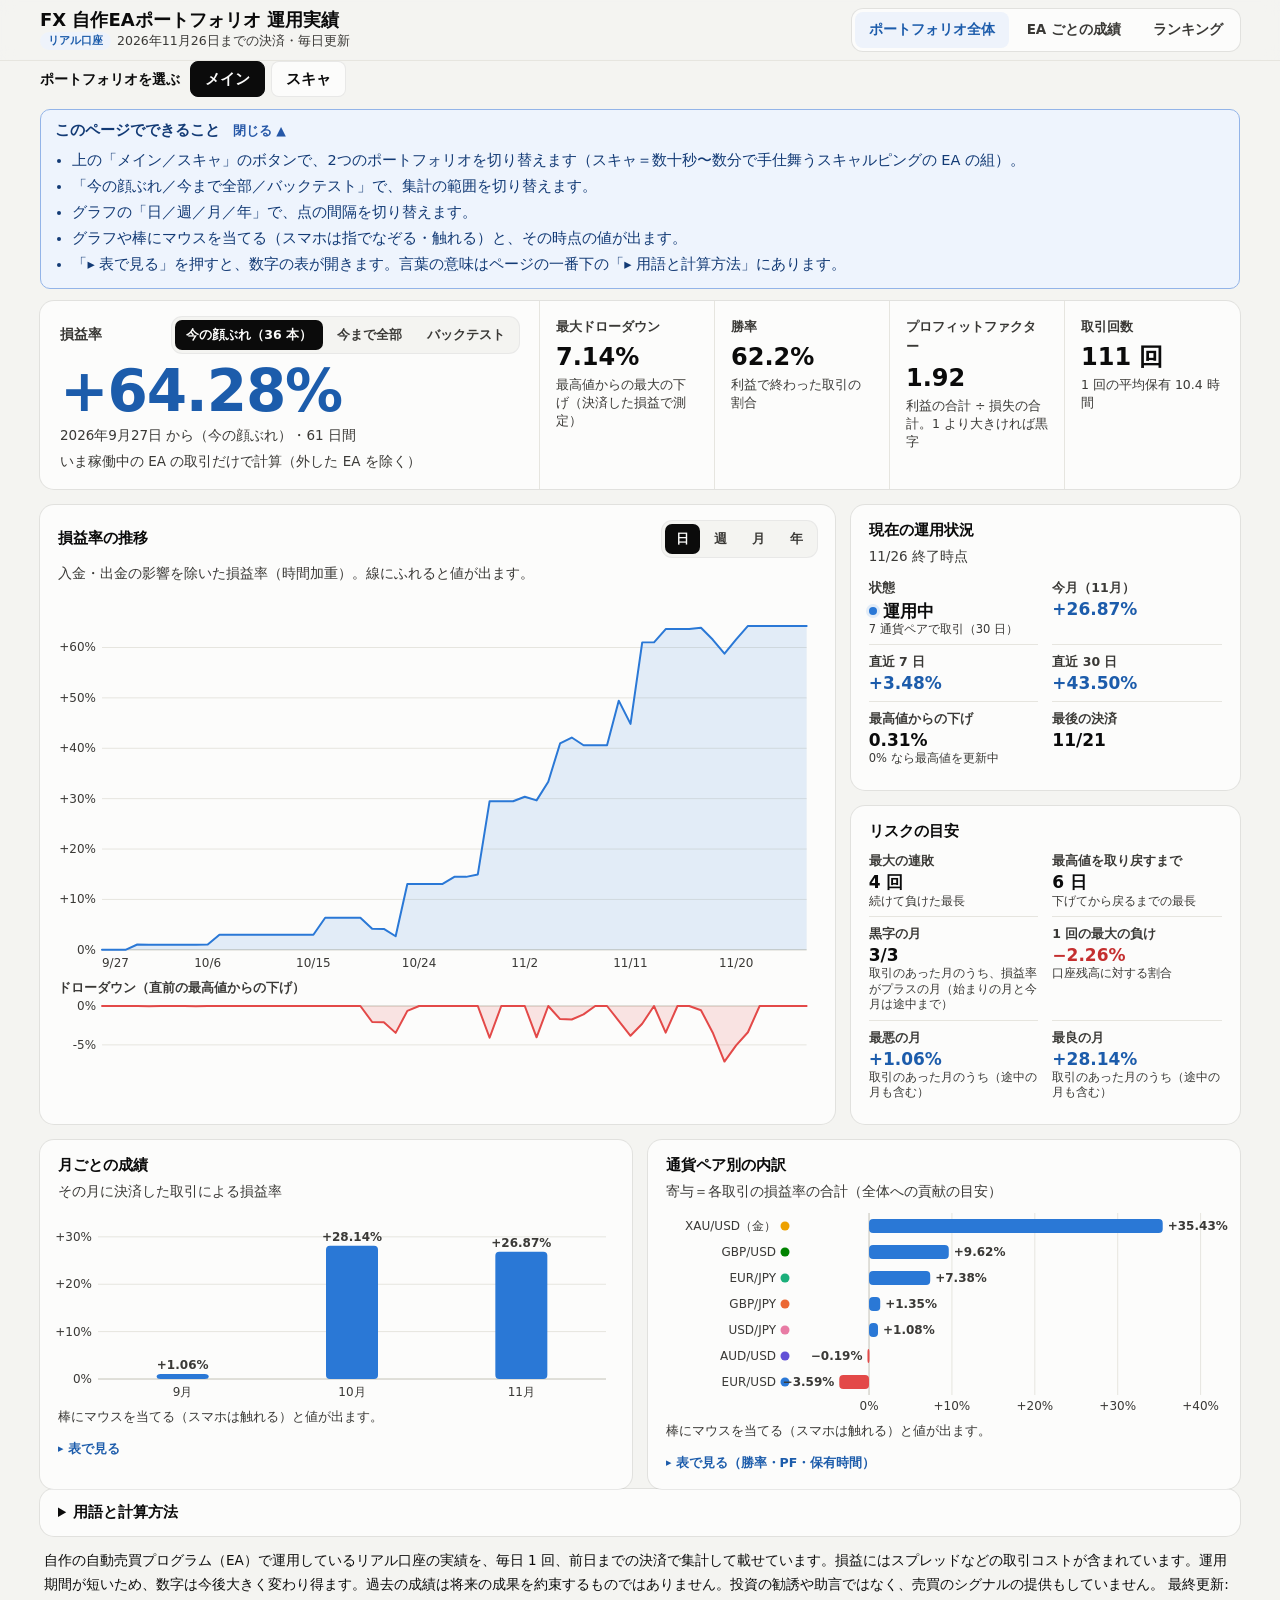
==== commit 6a0da07e: "update 2026-11-27" ====
--- a/index.html
+++ b/index.html
@@ -640,7 +640,7 @@
 </footer>
 
 <script id="startjst" type="application/json">{"1":"2026-10-04","22":"2026-10-05","25":"2026-10-07","23":"2026-10-14","70":"2026-11-18","69":"2026-11-18","72":"2026-11-18","17":"2026-11-02","18":"2026-11-02","33":"2026-11-02","65":"2026-11-14","21":"2026-11-02","64":"2026-11-14","66":"2026-11-14","10":"2026-11-02","62":"2026-11-14","60":"2026-11-13","61":"2026-11-14","63":"2026-11-14","47":"2026-10-30","20":"2026-10-31","24":"2026-10-31","57":"2026-11-11","58":"2026-11-12","59":"2026-11-13","71":"2026-11-17","73":"2026-11-19","53":"2026-10-31","32":"2026-10-20","7":"2026-10-19","8":"2026-10-28","11":"2026-10-20","12":"2026-10-31","13":"2026-11-04","9":"2026-10-29","14":"2026-11-06","2":"2026-10-20","3":"2026-10-20","4":"2026-10-20","67":"2026-11-17","68":"2026-11-17","5":"2026-10-26","16":"2026-10-30","56":"2026-11-10","42":"2026-10-19","43":"2026-10-19","44":"2026-10-21","45":"2026-10-23","15":"2026-10-30","19":"2026-11-10"}</script>
-<script id="data" type="application/json">{"asof":"2026-11-26","built":"2026-11-27 10:40","start":"2026-09-23","period_days":65,"views":{"all":{"gain":12.95,"maxdd":14.23,"maxdd_at":"2026-10-22","risk":{"loss_streak":9,"longest_under_days":17,"under_now_days":13,"win_months":2,"months":3,"worst_trade":-2.26,"best_trade":7.71,"worst_month":-8.21,"best_month":15.48},"closed_maxdd":14.23,"equity_dd":true,"all":{"n":208,"win":51.0,"pf":1.14,"contrib":14.61,"ret":12.95,"hold":10.7},"months":[{"m":"2026-09","g":-8.21,"n":15},{"m":"2026-10","g":15.48,"n":89},{"m":"2026-11","g":6.56,"n":104}],"days":[{"d":"2026-09-23","g":0.0,"dd":-0.0},{"d":"2026-09-24","g":0.0,"dd":-0.0},{"d":"2026-09-25","g":0.434,"dd":-0.355},{"d":"2026-09-26","g":0.24,"dd":-0.315},{"d":"2026-09-27","g":0.24,"dd":-0.0},{"d":"2026-09-28","g":-4.69,"dd":-5.642},{"d":"2026-09-29","g":-7.07,"dd":-7.997},{"d":"2026-09-30","g":-8.213,"dd":-8.85},{"d":"2026-10-01","g":-8.249,"dd":-10.233},{"d":"2026-10-02","g":-0.888,"dd":-9.165},{"d":"2026-10-03","g":-0.888,"dd":-1.878},{"d":"2026-10-04","g":-0.888,"dd":-0.0},{"d":"2026-10-05","g":-0.075,"dd":-2.215},{"d":"2026-10-06","g":-0.408,"dd":-1.895},{"d":"2026-10-07","g":-0.174,"dd":-3.624},{"d":"2026-10-08","g":-0.181,"dd":-1.668},{"d":"2026-10-09","g":0.32,"dd":-2.238},{"d":"2026-10-10","g":-0.833,"dd":-2.311},{"d":"2026-10-11","g":-0.833,"dd":-0.0},{"d":"2026-10-12","g":0.597,"dd":-2.256},{"d":"2026-10-13","g":-3.649,"dd":-4.626},{"d":"2026-10-14","g":-1.259,"dd":-4.991},{"d":"2026-10-15","g":-5.684,"dd":-7.641},{"d":"2026-10-16","g":-2.335,"dd":-6.795},{"d":"2026-10-17","g":-3.518,"dd":-5.64},{"d":"2026-10-18","g":-3.518,"dd":-0.0},{"d":"2026-10-19","g":-3.518,"dd":-5.571},{"d":"2026-10-20","g":-7.548,"dd":-10.449},{"d":"2026-10-21","g":-7.615,"dd":-10.012},{"d":"2026-10-22","g":-13.363,"dd":-14.228},{"d":"2026-10-23","g":-4.597,"dd":-14.228},{"d":"2026-10-24","g":-4.597,"dd":-5.55},{"d":"2026-10-25","g":-4.597,"dd":-0.0},{"d":"2026-10-26","g":-4.118,"dd":-6.726},{"d":"2026-10-27","g":-2.509,"dd":-5.076},{"d":"2026-10-28","g":-2.183,"dd":-3.944},{"d":"2026-10-29","g":-5.178,"dd":-9.386},{"d":"2026-10-30","g":5.995,"dd":-8.835},{"d":"2026-10-31","g":5.995,"dd":-0.0},{"d":"2026-11-01","g":5.995,"dd":-0.0},{"d":"2026-11-02","g":6.734,"dd":-0.416},{"d":"2026-11-03","g":1.998,"dd":-7.766},{"d":"2026-11-04","g":4.067,"dd":-5.801},{"d":"2026-11-05","g":10.001,"dd":-4.827},{"d":"2026-11-06","g":10.972,"dd":-3.545},{"d":"2026-11-07","g":10.397,"dd":-1.549},{"d":"2026-11-08","g":10.397,"dd":-0.0},{"d":"2026-11-09","g":10.397,"dd":-1.152},{"d":"2026-11-10","g":12.849,"dd":-2.501},{"d":"2026-11-11","g":6.357,"dd":-7.962},{"d":"2026-11-12","g":14.531,"dd":-7.179},{"d":"2026-11-13","g":14.6,"dd":-5.327},{"d":"2026-11-14","g":14.336,"dd":-5.232},{"d":"2026-11-15","g":14.336,"dd":-0.0},{"d":"2026-11-16","g":14.336,"dd":-3.62},{"d":"2026-11-17","g":12.697,"dd":-4.744},{"d":"2026-11-18","g":11.092,"dd":-7.236},{"d":"2026-11-19","g":9.159,"dd":-10.628},{"d":"2026-11-20","g":11.113,"dd":-7.768},{"d":"2026-11-21","g":12.953,"dd":-6.991},{"d":"2026-11-22","g":12.953,"dd":-0.0},{"d":"2026-11-23","g":12.953,"dd":-0.0},{"d":"2026-11-24","g":12.953,"dd":-0.0},{"d":"2026-11-25","g":12.953,"dd":-0.0},{"d":"2026-11-26","g":12.953,"dd":-0.0}],"pairs":[{"pair":"XAU/USD（金）","n":55,"win":60.0,"pf":2.6,"contrib":28.89,"ret":32.43,"hold":9.5},{"pair":"EUR/JPY","n":54,"win":50.0,"pf":1.28,"contrib":12.32,"ret":12.15,"hold":12.7},{"pair":"GBP/USD","n":12,"win":83.3,"pf":5.17,"contrib":9.27,"ret":9.61,"hold":13.9},{"pair":"GBP/JPY","n":7,"win":57.1,"pf":0.79,"contrib":0.76,"ret":0.7,"hold":15.3},{"pair":"EUR/USD","n":23,"win":39.1,"pf":0.39,"contrib":-7.44,"ret":-7.3,"hold":9.6},{"pair":"AUD/USD","n":16,"win":31.2,"pf":0.31,"contrib":-10.83,"ret":-10.42,"hold":8.0},{"pair":"USD/JPY","n":41,"win":43.9,"pf":0.45,"contrib":-18.36,"ret":-17.03,"hold":9.6}],"status":{"last_trade":"2026-11-21","g7":3.48,"g30":15.86,"month":6.56,"month_label":"2026-11","cur_dd":4.05,"pairs_active":7,"active":true},"yen":null,"today":{"d":"2026-11-26","g0":12.953,"t0":"開始","pts":[]}},"now":{"gain":64.28,"maxdd":7.14,"maxdd_at":"2026-11-19","risk":{"loss_streak":4,"longest_under_days":6,"under_now_days":0,"win_months":3,"months":3,"worst_trade":-2.26,"best_trade":3.84,"worst_month":1.06,"best_month":28.14},"closed_maxdd":7.14,"equity_dd":false,"all":{"n":111,"win":62.2,"pf":1.92,"contrib":51.08,"ret":64.28,"hold":10.4},"months":[{"m":"2026-09","g":1.06,"n":1},{"m":"2026-10","g":28.14,"n":29},{"m":"2026-11","g":26.87,"n":81}],"days":[{"d":"2026-09-23","g":0.0,"dd":-0.0},{"d":"2026-09-24","g":0.0,"dd":-0.0},{"d":"2026-09-25","g":0.0,"dd":-0.0},{"d":"2026-09-26","g":0.0,"dd":-0.0},{"d":"2026-09-27","g":0.0,"dd":-0.0},{"d":"2026-09-28","g":0.0,"dd":-0.0},{"d":"2026-09-29","g":0.0,"dd":-0.0},{"d":"2026-09-30","g":1.056,"dd":-0.0},{"d":"2026-10-01","g":1.016,"dd":-0.04},{"d":"2026-10-02","g":1.016,"dd":-0.0},{"d":"2026-10-03","g":1.016,"dd":-0.0},{"d":"2026-10-04","g":1.016,"dd":-0.0},{"d":"2026-10-05","g":1.031,"dd":-0.025},{"d":"2026-10-06","g":1.054,"dd":-0.002},{"d":"2026-10-07","g":3.002,"dd":-0.0},{"d":"2026-10-08","g":3.002,"dd":-0.0},{"d":"2026-10-09","g":3.002,"dd":-0.0},{"d":"2026-10-10","g":3.002,"dd":-0.0},{"d":"2026-10-11","g":3.002,"dd":-0.0},{"d":"2026-10-12","g":3.002,"dd":-0.0},{"d":"2026-10-13","g":3.002,"dd":-0.0},{"d":"2026-10-14","g":3.002,"dd":-0.0},{"d":"2026-10-15","g":3.002,"dd":-0.0},{"d":"2026-10-16","g":6.362,"dd":-0.0},{"d":"2026-10-17","g":6.362,"dd":-0.0},{"d":"2026-10-18","g":6.362,"dd":-0.0},{"d":"2026-10-19","g":6.362,"dd":-0.0},{"d":"2026-10-20","g":4.172,"dd":-2.059},{"d":"2026-10-21","g":4.146,"dd":-2.084},{"d":"2026-10-22","g":2.688,"dd":-3.455},{"d":"2026-10-23","g":13.077,"dd":-0.631},{"d":"2026-10-24","g":13.077,"dd":-0.0},{"d":"2026-10-25","g":13.077,"dd":-0.0},{"d":"2026-10-26","g":13.077,"dd":-0.0},{"d":"2026-10-27","g":14.48,"dd":-0.0},{"d":"2026-10-28","g":14.48,"dd":-0.0},{"d":"2026-10-29","g":14.957,"dd":-0.0},{"d":"2026-10-30","g":29.489,"dd":-4.082},{"d":"2026-10-31","g":29.489,"dd":-0.0},{"d":"2026-11-01","g":29.489,"dd":-0.0},{"d":"2026-11-02","g":30.392,"dd":-0.0},{"d":"2026-11-03","g":29.659,"dd":-4.026},{"d":"2026-11-04","g":33.365,"dd":-0.0},{"d":"2026-11-05","g":40.97,"dd":-1.681},{"d":"2026-11-06","g":42.124,"dd":-1.739},{"d":"2026-11-07","g":40.598,"dd":-1.074},{"d":"2026-11-08","g":40.598,"dd":-0.0},{"d":"2026-11-09","g":40.598,"dd":-0.0},{"d":"2026-11-10","g":49.442,"dd":-1.907},{"d":"2026-11-11","g":44.849,"dd":-3.828},{"d":"2026-11-12","g":61.019,"dd":-2.288},{"d":"2026-11-13","g":61.019,"dd":-0.0},{"d":"2026-11-14","g":63.654,"dd":-3.433},{"d":"2026-11-15","g":63.654,"dd":-0.0},{"d":"2026-11-16","g":63.654,"dd":-0.0},{"d":"2026-11-17","g":63.91,"dd":-0.534},{"d":"2026-11-18","g":61.577,"dd":-3.409},{"d":"2026-11-19","g":58.765,"dd":-7.141},{"d":"2026-11-20","g":61.607,"dd":-5.068},{"d":"2026-11-21","g":64.283,"dd":-3.381},{"d":"2026-11-22","g":64.283,"dd":-0.0},{"d":"2026-11-23","g":64.283,"dd":-0.0},{"d":"2026-11-24","g":64.283,"dd":-0.0},{"d":"2026-11-25","g":64.283,"dd":-0.0},{"d":"2026-11-26","g":64.283,"dd":-0.0}],"pairs":[{"pair":"XAU/USD（金）","n":46,"win":67.4,"pf":3.45,"contrib":35.43,"ret":41.49,"hold":10.1},{"pair":"GBP/USD","n":10,"win":90.0,"pf":32.91,"contrib":9.62,"ret":10.02,"hold":13.9},{"pair":"EUR/JPY","n":22,"win":54.5,"pf":1.56,"contrib":7.38,"ret":7.28,"hold":7.9},{"pair":"GBP/JPY","n":4,"win":50.0,"pf":1.06,"contrib":1.35,"ret":1.3,"hold":17.4},{"pair":"USD/JPY","n":11,"win":72.7,"pf":1.03,"contrib":1.08,"ret":1.01,"hold":12.4},{"pair":"AUD/USD","n":4,"win":50.0,"pf":0.92,"contrib":-0.19,"ret":-0.26,"hold":11.1},{"pair":"EUR/USD","n":14,"win":35.7,"pf":0.47,"contrib":-3.59,"ret":-3.61,"hold":9.3}],"status":{"last_trade":"2026-11-21","g7":3.48,"g30":43.5,"month":26.87,"month_label":"2026-11","cur_dd":0.31,"pairs_active":7,"active":true},"yen":null,"today":{"d":"2026-11-26","g0":64.283,"t0":"開始","pts":[]},"ea_count":36,"start":"2026-09-27","period_days":61}},"eas":[{"id":1,"name":"EAロジック-1","pair":"XAU/USD（金）","status":"live","since":"2026-09-30","last":"2026-11-12","spark":[0.0,1.06,1.02,1.03,1.05,3.0,2.98,6.93,6.93,6.92,7.83,11.17,9.09,11.97],"n":13,"win":69.2,"pf":7.05,"contrib":11.5,"ret":11.97,"hold":14.0,"live":{"net_pct":11.97,"max_dd_pct":1.87,"avg_win_pct":1.49,"avg_loss_pct":-0.49,"best_trade_pct":3.84,"worst_trade_pct":-1.87,"expected_pct":0.885,"max_win_streak":3,"max_loss_streak":1,"hold_min_hours":1.8,"hold_max_hours":62.0,"first":"2026-09-30","monthly":{"2026-09":1.06,"2026-10":10.01,"2026-11":0.72},"curve":[["2026-09-30",0.0],["2026-09-30",1.06],["2026-10-01",1.02],["2026-10-05",1.03],["2026-10-06",1.05],["2026-10-07",3.0],["2026-10-21",2.98],["2026-10-23",6.93],["2026-10-30",6.93],["2026-10-30",6.92],["2026-10-30",7.83],["2026-10-30",11.17],["2026-11-03",9.09],["2026-11-12",11.97]]},"bt":{"risk":1.46,"period":["2012-01-01","2026-11-13"],"quality":"100% リアルティック","stats":{"trades":669,"per_year":44.992,"years":14.869,"win_pct":34.23,"pf":2.069,"expected_pct":0.272,"net_pct":481.575,"cagr_pct":12.57,"max_dd_pct":6.488,"recovery_factor":20.25,"sharpe_daily":1.107,"max_under_days":344.926,"max_loss_streak":11,"max_win_streak":5,"best_trade_pct":4.102,"worst_trade_pct":-2.023,"avg_win_pct":1.604,"avg_loss_pct":-0.421,"worst_month_pct":-4.589,"hold_avg_hours":12.783,"hold_max_hours":94.066,"hold_min_hours":0.06,"profitable_years":15,"years_with_trades":15},"yearly":{"2012":2.74,"2013":29.23,"2014":10.86,"2015":1.13,"2016":2.27,"2017":0.86,"2018":13.41,"2019":5.46,"2020":15.22,"2021":9.23,"2022":15.82,"2023":10.07,"2024":19.52,"2025":44.81,"2026":14.04},"yearly_trades":{"2012":29,"2013":46,"2014":22,"2015":43,"2016":43,"2017":28,"2018":35,"2019":57,"2020":55,"2021":33,"2022":51,"2023":38,"2024":53,"2025":94,"2026":42},"monthly":{"2012-01":1.15,"2012-02":1.1,"2012-04":-1.51,"2012-05":4.16,"2012-06":-0.03,"2012-07":-0.02,"2012-09":-0.03,"2012-10":-0.52,"2012-11":-1.48,"2013-02":3.36,"2013-03":2.73,"2013-04":1.34,"2013-05":5.83,"2013-06":2.89,"2013-07":-0.0,"2013-08":-0.02,"2013-10":4.02,"2013-11":3.29,"2013-12":2.67,"2014-05":5.69,"2014-08":-0.32,"2014-09":2.66,"2014-10":-0.12,"2014-12":2.64,"2015-04":-2.97,"2015-05":-1.83,"2015-06":1.22,"2015-07":1.65,"2015-08":-4.35,"2015-09":3.42,"2015-11":2.87,"2015-12":1.4,"2016-02":1.54,"2016-03":2.49,"2016-04":-0.08,"2016-05":-1.85,"2016-06":-1.79,"2016-07":3.25,"2016-08":-4.01,"2016-11":2.84,"2016-12":0.1,"2017-03":-0.02,"2017-04":0.74,"2017-05":1.58,"2017-06":0.05,"2017-07":0.18,"2017-08":-1.19,"2017-09":2.65,"2017-10":-1.56,"2017-11":-1.5,"2018-01":3.9,"2018-04":0.65,"2018-06":3.06,"2018-07":2.86,"2018-08":1.29,"2018-09":1.0,"2019-01":-4.59,"2019-02":-1.7,"2019-03":-0.12,"2019-06":11.23,"2019-07":-0.79,"2019-08":1.57,"2019-09":0.97,"2019-10":-1.66,"2019-11":-1.53,"2019-12":2.73,"2020-01":-0.27,"2020-02":-0.57,"2020-03":2.92,"2020-04":5.91,"2020-05":2.56,"2020-06":-1.92,"2020-07":1.87,"2020-08":5.58,"2020-09":-1.51,"2020-12":0.03,"2021-01":2.96,"2021-03":1.38,"2021-05":0.0,"2021-06":-1.74,"2021-07":-0.11,"2021-08":5.6,"2021-09":1.02,"2021-11":-0.05,"2022-01":2.61,"2022-02":6.09,"2022-03":0.4,"2022-04":-1.68,"2022-06":-0.23,"2022-07":7.22,"2022-08":0.02,"2022-09":-0.28,"2022-10":1.03,"2022-11":-0.01,"2023-01":-4.17,"2023-02":0.0,"2023-03":0.01,"2023-04":2.6,"2023-05":2.51,"2023-07":-0.17,"2023-10":-1.57,"2023-11":7.96,"2023-12":2.94,"2024-01":-0.02,"2024-03":0.33,"2024-04":0.58,"2024-05":4.14,"2024-07":4.01,"2024-08":1.62,"2024-09":6.34,"2024-10":1.21,"2025-01":5.49,"2025-02":5.78,"2025-03":-0.33,"2025-04":-0.06,"2025-05":0.02,"2025-06":-0.01,"2025-07":0.14,"2025-08":2.54,"2025-09":9.08,"2025-10":7.57,"2025-11":3.06,"2025-12":4.88,"2026-01":7.21,"2026-02":0.16,"2026-03":-1.45,"2026-06":2.84,"2026-07":-4.27,"2026-08":-0.0,"2026-09":2.86,"2026-10":4.93,"2026-11":1.42},"partial_months":["2026-11"],"partial_years":["2026"],"curve":[["2012-01-23",-0.03],["2012-01-24",-1.59],["2012-01-31",1.15],["2012-02-03",1.08],["2012-02-22",3.79],["2012-02-29",2.27],["2012-04-25",0.72],["2012-05-08",3.54],["2012-05-25",4.97],["2012-06-01",4.94],["2012-06-27",4.89],["2012-07-12",4.89],["2012-09-19",4.85],["2012-10-01",4.83],["2012-11-27",2.74],["2013-02-11",6.19],["2013-03-01",6.1],["2013-03-08",9.1],["2013-03-28",9.09],["2013-04-09",10.62],["2013-05-10",13.62],["2013-05-15",17.02],["2013-05-23",17.01],["2013-06-18",18.56],["2013-06-19",16.82],["2013-07-03",20.38],["2013-08-06",20.4],["2013-10-01",23.9],["2013-10-01",23.87],["2013-10-04",23.55],["2013-10-11",25.19],["2013-11-08",26.5],["2013-11-15",25.1],["2013-11-18",25.08],["2013-11-28",29.32],["2013-12-04",32.98],["2013-12-17",32.81],["2013-12-20",32.78],["2014-05-21",32.71],["2014-05-27",36.48],["2014-08-12",40.33],["2014-09-10",43.87],["2014-09-17",43.77],["2014-09-30",43.6],["2014-10-03",45.78],["2014-10-03",46.17],["2014-10-28",45.49],["2014-12-22",47.57],["2014-12-25",47.2],["2015-04-27",42.83],["2015-05-08",40.22],["2015-06-02",38.12],["2015-06-04",41.97],["2015-06-30",41.93],["2015-07-06",39.8],["2015-07-10",42.59],["2015-07-17",46.77],["2015-07-30",44.57],["2015-08-04",44.27],["2015-08-07",40.08],["2015-09-02",37.99],["2015-09-04",40.85],["2015-09-09",44.85],["2015-09-10",44.8],["2015-09-15",44.81],["2015-11-17",42.72],["2015-11-24",42.71],["2015-11-27",46.86],["2015-12-02",51.07],["2015-12-16",48.88],["2016-02-19",51.17],["2016-03-01",51.07],["2016-03-08",55.04],["2016-03-10",55.02],["2016-04-08",54.76],["2016-04-13",54.81],["2016-05-06",54.14],["2016-06-14",51.96],["2016-06-21",49.28],["2016-07-01",53.02],["2016-07-29",54.07],["2016-08-05",50.28],["2016-08-19",47.9],["2016-11-23",52.13],["2016-11-30",52.1],["2016-12-05",51.97],["2016-12-09",51.96],["2016-12-09",51.93],["2016-12-15",56.67],["2016-12-20",56.67],["2016-12-22",56.66],["2016-12-23",52.25],["2017-03-15",52.22],["2017-04-11",56.55],["2017-04-12",56.38],["2017-04-21",53.34],["2017-05-26",55.76],["2017-06-02",55.07],["2017-07-27",55.13],["2017-08-03",53.38],["2017-08-25",50.09],["2017-08-29",54.26],["2017-09-07",58.45],["2017-10-16",55.89],["2017-11-27",55.86],["2017-11-29",53.55],["2018-01-12",57.76],["2018-01-17",55.46],["2018-01-23",55.25],["2018-01-24",59.54],["2018-04-10",59.53],["2018-04-16",64.04],["2018-04-19",60.58],["2018-06-27",65.49],["2018-07-12",70.28],["2018-07-24",70.25],["2018-08-02",70.2],["2018-08-07",70.09],["2018-08-08",67.55],["2018-08-13",72.43],["2018-09-04",72.4],["2018-09-07",69.27],["2018-09-26",69.29],["2019-01-02",74.14],["2019-01-04",73.77],["2019-01-10",73.67],["2019-01-14",71.14],["2019-01-16",68.58],["2019-02-15",66.21],["2019-02-19",65.94],["2019-03-26",63.13],["2019-06-14",71.68],["2019-06-20",76.19],["2019-06-28",81.45],["2019-07-16",76.05],["2019-07-19",80.65],["2019-07-25",80.01],["2019-08-07",85.12],["2019-08-09",83.59],["2019-08-13",85.86],["2019-08-15",85.58],["2019-08-28",82.81],["2019-09-03",82.68],["2019-09-05",84.63],["2019-09-20",87.58],["2019-09-23",87.55],["2019-09-24",87.47],["2019-10-08",84.42],["2019-10-10",81.55],["2019-11-01",81.38],["2019-12-24",83.68],["2019-12-24",83.66],["2020-01-21",83.7],["2020-01-24",85.88],["2020-01-30",85.87],["2020-01-30",83.13],["2020-01-31",83.16],["2020-02-13",80.34],["2020-02-27",82.11],["2020-04-07",93.08],["2020-04-09",98.79],["2020-04-30",98.51],["2020-05-13",98.31],["2020-05-20",103.6],["2020-06-16",100.64],["2020-06-19",100.24],["2020-06-22",101.73],["2020-06-26",99.69],["2020-07-03",99.12],["2020-07-08",101.46],["2020-07-15",101.26],["2020-07-17",97.81],["2020-07-31",103.42],["2020-08-05",109.03],["2020-09-01",114.7],["2020-09-15",114.63],["2020-09-16",111.59],["2020-09-16",111.61],["2020-12-21",111.18],["2021-01-04",117.88],["2021-03-08",117.85],["2021-03-25",117.8],["2021-03-26",114.48],["2021-03-29",114.44],["2021-05-31",120.88],["2021-06-03",117.04],["2021-07-21",117.03],["2021-07-23",116.93],["2021-07-28",116.81],["2021-08-06",123.22],["2021-09-13",128.93],["2021-09-16",134.73],["2021-09-23",134.63],["2021-09-28",134.67],["2021-09-29",131.28],["2021-11-18",131.15],["2022-01-20",137.29],["2022-01-25",137.19],["2022-02-08",136.95],["2022-02-11",142.11],["2022-02-17",148.55],["2022-02-24",155.26],["2022-03-02",151.21],["2022-03-04",147.4],["2022-03-07",148.99],["2022-03-25",152.63],["2022-04-11",152.5],["2022-04-13",152.39],["2022-04-18",148.39],["2022-06-29",148.34],["2022-07-01",147.8],["2022-07-06",161.95],["2022-07-21",165.71],["2022-08-29",165.75],["2022-09-06",172.68],["2022-09-21",168.65],["2022-09-23",165.14],["2022-09-27",165.02],["2022-10-13",161.26],["2022-10-17",160.1],["2022-11-03",167.72],["2023-01-03",167.71],["2023-01-09",172.39],["2023-01-12",165.3],["2023-01-18",165.14],["2023-01-20",164.94],["2023-01-25",161.0],["2023-01-31",156.53],["2023-03-31",156.57],["2023-04-04",163.59],["2023-05-04",174.03],["2023-05-10",173.78],["2023-07-18",177.77],["2023-07-20",173.46],["2023-07-27",169.36],["2023-11-03",165.03],["2023-11-21",180.3],["2023-11-24",178.49],["2023-12-19",186.23],["2023-12-19",186.27],["2024-01-02",194.6],["2024-03-26",194.47],["2024-03-28",194.05],["2024-04-05",200.15],["2024-04-09",200.03],["2024-04-12",208.58],["2024-04-17",203.66],["2024-04-19",199.06],["2024-05-09",192.82],["2024-05-15",201.03],["2024-05-17",209.59],["2024-07-08",205.04],["2024-07-11",213.17],["2024-07-15",213.04],["2024-07-31",221.99],["2024-08-16",234.45],["2024-08-23",237.13],["2024-08-28",232.08],["2024-08-29",232.07],["2024-09-06",227.05],["2024-09-12",226.21],["2024-09-20",238.73],["2024-10-02",242.61],["2024-10-04",232.16],["2024-10-15",232.13],["2024-10-25",242.48],["2024-10-30",252.16],["2025-01-17",256.75],["2025-01-23",256.18],["2025-01-29",261.06],["2025-01-31",271.51],["2025-02-11",282.28],["2025-02-13",282.29],["2025-02-19",293.23],["2025-02-20",293.01],["2025-02-24",293.0],["2025-03-06",281.13],["2025-03-07",275.51],["2025-03-12",275.34],["2025-03-25",285.96],["2025-03-28",291.7],["2025-04-03",285.76],["2025-04-25",291.48],["2025-05-21",291.61],["2025-05-27",291.57],["2025-06-05",290.98],["2025-06-18",291.53],["2025-07-11",285.8],["2025-07-18",281.37],["2025-07-22",292.09],["2025-08-08",291.51],["2025-08-25",290.75],["2025-08-27",290.59],["2025-08-28",290.0],["2025-08-29",289.88],["2025-08-29",302.06],["2025-09-16",313.37],["2025-09-22",313.38],["2025-09-26",326.12],["2025-10-02",338.55],["2025-10-03",338.44],["2025-10-06",338.44],["2025-10-14",365.59],["2025-10-16",379.45],["2025-10-17",371.95],["2025-11-07",371.73],["2025-11-26",385.05],["2025-11-28",386.22],["2025-12-01",386.15],["2025-12-05",386.13],["2025-12-05",385.96],["2025-12-17",399.62],["2025-12-19",395.81],["2025-12-22",409.96],["2026-01-07",402.45],["2026-01-13",421.59],["2026-01-16",405.91],["2026-01-23",431.44],["2026-02-11",446.75],["2026-02-17",438.22],["2026-02-20",441.3],["2026-02-27",447.61],["2026-06-24",455.06],["2026-07-01",455.02],["2026-07-14",444.72],["2026-07-21",439.14],["2026-08-03",431.27],["2026-09-28",446.47],["2026-10-02",446.34],["2026-10-05",443.8],["2026-10-08",443.53],["2026-10-22",459.14],["2026-10-30",459.17],["2026-10-30",473.44],["2026-11-12",481.58]]},"cmp":{"n":13,"total_r":6.42,"path":[0.0,1.2,1.18,1.19,1.2,2.14,2.13,3.93,3.93,3.93,4.37,5.94,4.88,6.42],"band":[[1,-1.03,-0.07,-0.01,0.01,1.99],[2,-1.18,-0.38,-0.01,1.79,2.12],[3,-1.78,-0.95,0.13,1.87,3.64],[4,-2.06,-0.49,0.81,1.91,3.92],[5,-2.09,-0.33,0.85,1.97,4.1],[6,-2.13,-0.26,0.93,2.25,4.7],[7,-2.18,-0.2,1.04,2.76,5.12],[8,-2.19,-0.18,1.33,2.95,5.5],[9,-2.19,-0.14,1.4,3.35,5.71],[10,-1.81,0.11,1.6,3.62,6.02],[11,-1.71,0.2,1.67,3.89,6.56],[12,-1.45,0.17,1.98,4.01,6.77],[13,-1.5,0.22,2.26,4.49,7.07],[14,-1.48,0.26,2.49,4.71,7.38],[15,-1.51,0.39,2.69,4.9,7.72],[16,-1.46,0.52,2.87,5.11,8.01],[17,-1.38,0.59,2.97,5.41,8.06],[18,-1.22,0.63,3.27,5.49,8.48],[19,-1.26,0.95,3.49,5.73,8.85],[20,-1.23,1.07,3.64,5.97,8.97]],"rank":91,"verdict":"in","risk_now":1.46}},{"id":2,"name":"EAロジック-2","pair":"XAU/USD（金）","status":"live","since":"2026-10-19","last":"2026-11-12","spark":[0.0,-2.06,-1.19,-3.43,-3.52,-1.9,0.41,-1.68,1.05,-0.86,-0.01,0.24,-0.48,-1.32,1.38,0.53,3.38,4.29],"n":17,"win":52.9,"pf":1.62,"contrib":4.47,"ret":4.29,"hold":6.9,"live":{"net_pct":4.29,"max_dd_pct":3.52,"avg_win_pct":1.69,"avg_loss_pct":-1.35,"best_trade_pct":2.83,"worst_trade_pct":-2.26,"expected_pct":0.263,"max_win_streak":2,"max_loss_streak":2,"hold_min_hours":1.1,"hold_max_hours":13.0,"first":"2026-10-20","monthly":{"2026-10":1.05,"2026-11":3.21},"curve":[["2026-10-20",0.0],["2026-10-20",-2.06],["2026-10-22",-1.19],["2026-10-22",-3.43],["2026-10-23",-3.52],["2026-10-30",-1.9],["2026-10-30",0.41],["2026-10-30",-1.68],["2026-10-30",1.05],["2026-11-03",-0.86],["2026-11-06",-0.01],["2026-11-06",0.24],["2026-11-07",-0.48],["2026-11-10",-1.32],["2026-11-10",1.38],["2026-11-11",0.53],["2026-11-12",3.38],["2026-11-12",4.29]]},"bt":{"risk":1.46,"period":["2012-01-01","2026-11-13"],"quality":"100% リアルティック","stats":{"trades":713,"per_year":47.951,"years":14.869,"win_pct":56.522,"pf":2.037,"expected_pct":0.463,"net_pct":2357.907,"cagr_pct":24.028,"max_dd_pct":7.403,"recovery_factor":21.102,"sharpe_daily":1.562,"max_under_days":361.582,"max_loss_streak":7,"max_win_streak":10,"best_trade_pct":6.248,"worst_trade_pct":-2.358,"avg_win_pct":1.694,"avg_loss_pct":-1.137,"worst_month_pct":-5.382,"hold_avg_hours":7.616,"hold_max_hours":29.917,"hold_min_hours":0.022,"profitable_years":15,"years_with_trades":15},"yearly":{"2012":22.68,"2013":11.77,"2014":32.7,"2015":4.86,"2016":6.63,"2017":11.79,"2018":26.63,"2019":29.01,"2020":20.22,"2021":23.23,"2022":27.4,"2023":9.18,"2024":21.12,"2025":44.36,"2026":83.61},"yearly_trades":{"2012":34,"2013":49,"2014":40,"2015":24,"2016":31,"2017":25,"2018":38,"2019":35,"2020":57,"2021":42,"2022":65,"2023":45,"2024":51,"2025":84,"2026":93},"monthly":{"2012-01":0.24,"2012-02":-0.03,"2012-03":1.17,"2012-04":3.31,"2012-05":0.86,"2012-06":7.58,"2012-07":11.01,"2012-10":-1.81,"2012-11":-1.9,"2012-12":0.96,"2013-01":-2.72,"2013-03":-0.72,"2013-05":1.29,"2013-06":4.73,"2013-07":4.15,"2013-08":-3.51,"2013-09":4.17,"2013-10":-3.24,"2013-11":0.52,"2013-12":7.14,"2014-01":13.43,"2014-02":-0.09,"2014-03":5.26,"2014-04":-1.07,"2014-06":2.64,"2014-07":4.69,"2014-08":4.68,"2014-10":-2.8,"2014-12":2.84,"2015-04":3.58,"2015-05":-0.81,"2015-06":-2.22,"2015-07":-1.4,"2015-08":0.58,"2015-09":4.12,"2015-10":-2.91,"2015-11":2.54,"2015-12":1.53,"2016-01":-0.16,"2016-02":2.65,"2016-03":1.6,"2016-04":-2.99,"2016-05":3.47,"2016-08":-1.29,"2016-10":-1.44,"2016-11":4.41,"2016-12":0.45,"2017-01":0.62,"2017-02":-1.43,"2017-03":0.96,"2017-05":2.55,"2017-06":0.24,"2017-07":0.01,"2017-08":5.97,"2017-09":2.54,"2017-10":1.85,"2017-11":-1.88,"2018-01":0.96,"2018-02":0.29,"2018-03":-2.77,"2018-04":3.24,"2018-05":3.5,"2018-06":4.69,"2018-07":6.21,"2018-08":7.14,"2018-09":1.18,"2018-11":-0.13,"2019-01":-0.14,"2019-02":4.26,"2019-03":6.39,"2019-04":4.04,"2019-05":-0.41,"2019-07":1.71,"2019-09":3.49,"2019-11":2.59,"2019-12":4.09,"2020-01":1.43,"2020-02":6.18,"2020-04":0.93,"2020-05":6.78,"2020-07":-0.89,"2020-08":5.85,"2020-09":1.96,"2020-10":1.72,"2020-11":-2.94,"2020-12":-1.92,"2021-01":7.27,"2021-02":7.13,"2021-03":3.77,"2021-04":-1.84,"2021-05":2.37,"2021-06":3.13,"2021-07":-0.23,"2021-10":-1.52,"2021-11":-0.27,"2021-12":1.77,"2022-01":1.87,"2022-03":3.36,"2022-04":0.42,"2022-05":3.18,"2022-06":-0.1,"2022-07":3.58,"2022-08":-0.56,"2022-09":6.86,"2022-10":-4.28,"2022-11":4.84,"2022-12":5.83,"2023-01":1.1,"2023-02":-0.78,"2023-03":3.56,"2023-04":-5.38,"2023-05":3.52,"2023-06":-0.18,"2023-07":0.58,"2023-08":-0.03,"2023-09":0.08,"2023-11":6.84,"2024-01":-3.48,"2024-02":-0.52,"2024-03":-0.08,"2024-04":-0.89,"2024-05":-0.51,"2024-06":7.41,"2024-07":2.06,"2024-08":3.98,"2024-09":-1.49,"2024-10":12.69,"2024-11":0.34,"2024-12":0.83,"2025-01":5.59,"2025-02":0.14,"2025-03":12.26,"2025-04":-2.33,"2025-05":9.41,"2025-06":-4.35,"2025-09":7.28,"2025-10":6.19,"2025-11":3.8,"2025-12":0.63,"2026-01":0.49,"2026-02":3.45,"2026-03":2.9,"2026-04":9.5,"2026-05":2.43,"2026-06":15.75,"2026-07":5.19,"2026-08":4.37,"2026-09":5.24,"2026-10":8.81,"2026-11":5.16},"partial_months":["2026-11"],"partial_years":["2026"],"curve":[["2012-01-13",0.05],["2012-02-16",-1.22],["2012-03-27",-0.13],["2012-03-29",1.38],["2012-04-13",4.16],["2012-04-20",3.82],["2012-04-30",4.73],["2012-05-04",5.63],["2012-06-21",11.06],["2012-07-17",16.4],["2012-07-19",22.68],["2012-07-26",26.15],["2012-10-17",25.54],["2012-10-24",23.5],["2012-11-07",22.03],["2012-11-14",21.85],["2012-12-04",24.48],["2013-01-03",21.75],["2013-01-04",22.91],["2013-01-11",20.29],["2013-01-23",21.02],["2013-03-19",17.84],["2013-05-09",19.16],["2013-05-14",19.87],["2013-05-20",20.92],["2013-05-20",21.84],["2013-06-20",22.86],["2013-07-17",24.77],["2013-07-25",30.91],["2013-08-15",27.02],["2013-08-23",23.45],["2013-09-04",28.35],["2013-09-12",31.58],["2013-10-08",30.57],["2013-10-09",31.76],["2013-10-14",29.98],["2013-10-17",27.32],["2013-12-04",31.03],["2013-12-05",32.16],["2013-12-12",36.59],["2013-12-17",34.38],["2013-12-19",37.12],["2014-01-07",43.13],["2014-01-23",44.76],["2014-01-27",51.92],["2014-01-29",50.44],["2014-02-03",53.32],["2014-02-14",55.39],["2014-03-12",57.33],["2014-03-19",61.08],["2014-03-25",63.56],["2014-04-15",64.9],["2014-04-29",66.58],["2014-04-30",61.81],["2014-07-14",70.21],["2014-07-25",73.89],["2014-08-21",82.11],["2014-10-13",79.41],["2014-12-05",79.01],["2014-12-10",82.24],["2014-12-15",80.25],["2014-12-16",81.95],["2015-04-06",87.75],["2015-05-07",89.6],["2015-06-12",86.05],["2015-06-30",82.79],["2015-08-17",77.76],["2015-08-21",81.28],["2015-09-18",87.09],["2015-09-24",91.81],["2015-10-20",85.88],["2015-11-30",87.92],["2015-12-04",86.97],["2015-12-22",90.8],["2016-02-04",95.53],["2016-03-04",100.74],["2016-03-15",97.43],["2016-03-22",99.07],["2016-03-29",96.44],["2016-04-06",98.01],["2016-04-11",98.29],["2016-04-28",92.71],["2016-05-18",94.49],["2016-08-04",96.58],["2016-08-26",102.6],["2016-08-26",96.82],["2016-11-02",98.76],["2016-11-09",102.55],["2016-12-16",104.89],["2017-01-12",100.55],["2017-02-01",104.94],["2017-02-01",107.14],["2017-02-09",102.55],["2017-03-01",98.82],["2017-05-04",108.93],["2017-06-22",109.43],["2017-07-21",109.46],["2017-08-15",111.08],["2017-08-31",121.96],["2017-10-12",124.34],["2017-10-17",131.8],["2017-11-06",127.45],["2018-02-01",126.37],["2018-02-06",133.67],["2018-03-07",127.0],["2018-03-19",123.91],["2018-04-11",134.55],["2018-05-15",139.27],["2018-06-15",144.4],["2018-07-10",147.01],["2018-07-13",152.29],["2018-07-20",159.26],["2018-08-03",166.69],["2018-08-15",176.14],["2018-08-16",168.36],["2018-08-24",171.01],["2018-08-24",185.03],["2018-09-11",188.4],["2018-11-07",186.48],["2018-11-09",196.13],["2018-11-27",188.02],["2019-01-23",180.11],["2019-02-01",189.85],["2019-02-21",204.06],["2019-03-26",207.79],["2019-03-28",223.59],["2019-04-11",227.39],["2019-04-26",227.94],["2019-04-30",231.93],["2019-05-03",226.71],["2019-05-30",230.59],["2019-07-26",240.93],["2019-09-04",231.35],["2019-09-05",234.45],["2019-09-06",244.08],["2019-11-29",256.95],["2019-12-11",261.07],["2019-12-24",270.85],["2020-01-15",274.31],["2020-01-23",277.71],["2020-01-30",276.89],["2020-02-03",276.72],["2020-02-06",287.05],["2020-02-18",299.8],["2020-04-20",294.32],["2020-04-23",300.32],["2020-04-30",303.9],["2020-05-07",307.24],["2020-05-15",303.27],["2020-05-21",319.96],["2020-05-28",331.28],["2020-07-09",324.21],["2020-07-14",323.35],["2020-07-22",327.43],["2020-08-19",347.34],["2020-08-27",350.49],["2020-09-02",362.99],["2020-10-13",354.74],["2020-10-13",376.58],["2020-10-14",367.52],["2020-10-21",354.05],["2020-10-22",358.35],["2020-10-29",369.24],["2020-11-04",355.9],["2020-12-07",348.86],["2020-12-17",352.8],["2020-12-22",346.68],["2021-01-08",367.93],["2021-02-04",390.45],["2021-02-09",403.9],["2021-02-26",401.6],["2021-03-22",416.11],["2021-03-31",432.62],["2021-04-13",422.7],["2021-04-29",418.95],["2021-05-07",435.22],["2021-06-09",437.52],["2021-06-14",453.39],["2021-07-15",444.04],["2021-07-16",449.09],["2021-07-20",454.21],["2021-10-04",464.17],["2021-10-06",448.12],["2021-10-21",447.48],["2021-10-22",435.96],["2021-10-27",429.56],["2021-11-05",440.86],["2021-12-17",450.43],["2022-01-06",455.73],["2022-01-26",460.71],["2022-03-15",471.91],["2022-03-18",475.76],["2022-03-25",480.86],["2022-03-29",498.17],["2022-03-31",479.58],["2022-04-05",482.01],["2022-05-19",499.9],["2022-05-23",482.62],["2022-05-27",491.93],["2022-05-31",500.5],["2022-06-10",496.28],["2022-06-13",499.87],["2022-07-01",481.58],["2022-07-05",494.09],["2022-07-06",506.86],["2022-08-04",536.43],["2022-08-22",530.27],["2022-08-26",536.11],["2022-08-29",517.86],["2022-09-02",527.52],["2022-09-07",533.33],["2022-09-21",545.1],["2022-10-06",550.61],["2022-10-20",532.02],["2022-11-04",562.61],["2022-12-06",584.48],["2022-12-09",578.16],["2022-12-12",558.66],["2022-12-15",578.97],["2022-12-22",599.91],["2023-01-03",618.28],["2023-01-06",603.73],["2023-02-24",609.09],["2023-03-01",620.44],["2023-03-07",628.44],["2023-04-07",616.51],["2023-04-11",595.77],["2023-04-12",595.88],["2023-04-13",592.03],["2023-04-20",588.08],["2023-05-02",605.73],["2023-06-09",608.0],["2023-06-23",613.68],["2023-06-30",612.16],["2023-07-07",620.74],["2023-07-12",626.61],["2023-08-02",615.58],["2023-08-09",616.05],["2023-09-22",603.57],["2023-11-09",621.36],["2023-11-13",617.75],["2023-11-21",652.63],["2023-11-22",665.61],["2024-01-04",651.15],["2024-02-01",628.4],["2024-02-05",635.15],["2024-04-29",623.91],["2024-05-01",617.31],["2024-05-10",623.49],["2024-05-15",648.66],["2024-05-20",635.1],["2024-06-06",639.49],["2024-06-13",644.99],["2024-06-20",651.69],["2024-06-26",679.48],["2024-07-05",682.98],["2024-07-26",689.87],["2024-08-01",682.44],["2024-08-13",706.78],["2024-09-11",713.33],["2024-10-11",738.4],["2024-10-16",760.34],["2024-10-18",795.72],["2024-11-29",819.71],["2024-12-02",827.08],["2024-12-10",866.4],["2024-12-11",857.87],["2024-12-12",828.66],["2025-01-02",850.17],["2025-01-16",856.03],["2025-02-28",892.78],["2025-03-03",882.06],["2025-03-04",918.39],["2025-03-10",927.02],["2025-03-13",960.81],["2025-03-19",984.91],["2025-04-01",1018.86],["2025-04-24",1013.22],["2025-04-28",995.75],["2025-04-29",975.02],["2025-05-01",1025.59],["2025-05-02",992.69],["2025-05-06",1042.84],["2025-05-09",1060.15],["2025-05-12",1088.02],["2025-05-15",1097.24],["2025-05-19",1077.13],["2025-05-21",1086.09],["2025-05-27",1090.95],["2025-05-29",1056.56],["2025-05-30",1049.81],["2025-06-20",1058.42],["2025-06-25",1024.97],["2025-09-29",1057.66],["2025-09-30",1106.89],["2025-10-28",1162.15],["2025-10-29",1171.73],["2025-10-31",1181.62],["2025-11-05",1143.94],["2025-11-11",1183.37],["2025-11-14",1206.26],["2025-11-18",1195.97],["2025-11-20",1216.43],["2025-11-21",1230.23],["2025-12-01",1230.91],["2025-12-04",1241.36],["2025-12-10",1240.85],["2025-12-15",1251.11],["2025-12-17",1237.53],["2025-12-22",1260.01],["2026-01-12",1268.66],["2026-01-13",1245.14],["2026-02-23",1293.35],["2026-03-02",1270.67],["2026-03-03",1331.94],["2026-04-08",1317.39],["2026-04-14",1337.3],["2026-04-17",1402.75],["2026-04-21",1470.9],["2026-04-23",1445.6],["2026-04-24",1428.56],["2026-04-30",1440.54],["2026-04-30",1467.98],["2026-05-29",1506.01],["2026-06-02",1545.34],["2026-06-04",1522.94],["2026-06-05",1566.56],["2026-06-10",1643.69],["2026-06-22",1677.38],["2026-06-24",1757.6],["2026-06-26",1759.03],["2026-07-03",1792.07],["2026-07-09",1750.74],["2026-07-10",1743.88],["2026-07-14",1793.83],["2026-07-14",1807.59],["2026-07-17",1751.84],["2026-07-21",1765.42],["2026-07-23",1777.1],["2026-07-24",1834.8],["2026-07-28",1851.03],["2026-07-29",1840.88],["2026-07-31",1855.52],["2026-08-05",1944.43],["2026-09-01",1911.78],["2026-09-03",2004.41],["2026-09-22",1976.24],["2026-09-25",1992.9],["2026-09-30",2051.08],["2026-10-21",2057.96],["2026-10-23",2105.37],["2026-10-30",2185.45],["2026-11-02",2231.56],["2026-11-06",2213.12],["2026-11-09",2214.43],["2026-11-11",2250.83],["2026-11-12",2357.91]]},"cmp":{"n":17,"total_r":2.49,"path":[0.0,-1.03,-0.59,-1.72,-1.77,-0.97,0.23,-0.82,0.57,-0.41,0.07,0.21,-0.18,-0.65,0.89,0.42,1.97,2.49],"band":[[1,-1.01,-0.97,0.25,1.56,1.74],[2,-1.98,-0.52,0.65,1.73,3.24],[3,-2.11,-0.33,0.98,2.26,3.84],[4,-1.98,-0.24,1.28,2.66,4.51],[5,-1.98,-0.0,1.53,3.15,5.5],[6,-2.09,0.17,1.79,3.5,6.28],[7,-1.91,0.43,2.08,3.99,6.66],[8,-1.93,0.58,2.42,4.22,7.27],[9,-1.85,0.94,2.82,4.59,7.92],[10,-1.69,1.02,3.09,5.1,8.62],[11,-1.71,1.27,3.46,5.41,9.03],[12,-1.58,1.35,3.73,5.95,9.5],[13,-1.56,1.69,4.1,6.49,10.14],[14,-1.45,1.88,4.49,6.92,10.57],[15,-1.43,2.02,4.64,7.31,10.92],[16,-1.08,2.42,5.03,7.64,11.04],[17,-0.93,2.58,5.37,8.11,11.66],[18,-1.05,2.9,5.64,8.58,12.18],[19,-0.57,2.93,5.82,8.82,12.53],[20,-0.47,3.22,6.23,9.44,12.8],[21,0.13,3.43,6.44,9.67,13.24],[22,0.33,3.49,7.08,10.12,13.58]],"rank":24,"verdict":"in","risk_now":1.46}},{"id":3,"name":"EAロジック-3","pair":"XAU/USD（金）","status":"live","since":"2026-10-20","last":"2026-11-12","spark":[0.0,2.85,2.2,3.96,6.94,9.79,9.81,9.85,7.63,10.3],"n":9,"win":77.8,"pf":3.92,"contrib":9.99,"ret":10.3,"hold":6.7,"live":{"net_pct":10.3,"max_dd_pct":2.03,"avg_win_pct":1.81,"avg_loss_pct":-1.33,"best_trade_pct":2.87,"worst_trade_pct":-2.03,"expected_pct":1.11,"max_win_streak":5,"max_loss_streak":1,"hold_min_hours":0.2,"hold_max_hours":12.8,"first":"2026-10-23","monthly":{"2026-10":6.94,"2026-11":3.15},"curve":[["2026-10-23",0.0],["2026-10-23",2.85],["2026-10-23",2.2],["2026-10-30",3.96],["2026-10-30",6.94],["2026-11-05",9.79],["2026-11-11",9.81],["2026-11-11",9.85],["2026-11-11",7.63],["2026-11-12",10.3]]},"bt":{"risk":1.46,"period":["2012-01-01","2026-11-13"],"quality":"100% リアルティック","stats":{"trades":715,"per_year":48.086,"years":14.869,"win_pct":58.881,"pf":2.091,"expected_pct":0.45,"net_pct":2206.779,"cagr_pct":23.5,"max_dd_pct":6.617,"recovery_factor":27.422,"sharpe_daily":1.714,"max_under_days":220.031,"max_loss_streak":6,"max_win_streak":10,"best_trade_pct":4.337,"worst_trade_pct":-2.408,"avg_win_pct":1.447,"avg_loss_pct":-0.978,"worst_month_pct":-5.955,"hold_avg_hours":9.682,"hold_max_hours":18.002,"hold_min_hours":0.158,"profitable_years":15,"years_with_trades":15},"yearly":{"2012":11.99,"2013":26.49,"2014":20.6,"2015":8.87,"2016":17.28,"2017":37.8,"2018":17.56,"2019":10.56,"2020":13.71,"2021":39.23,"2022":22.22,"2023":20.25,"2024":26.64,"2025":38.17,"2026":45.03},"yearly_trades":{"2012":30,"2013":33,"2014":26,"2015":22,"2016":53,"2017":49,"2018":47,"2019":33,"2020":51,"2021":47,"2022":68,"2023":47,"2024":53,"2025":82,"2026":74},"monthly":{"2012-01":0.49,"2012-02":-3.39,"2012-04":3.05,"2012-05":-1.92,"2012-06":-1.69,"2012-07":4.23,"2012-08":4.13,"2012-10":3.37,"2012-11":4.21,"2012-12":-0.7,"2013-01":4.67,"2013-02":-1.4,"2013-03":-0.51,"2013-04":-0.59,"2013-05":9.27,"2013-07":0.88,"2013-08":3.91,"2013-09":0.8,"2013-10":1.29,"2013-11":0.28,"2013-12":5.67,"2014-01":-0.3,"2014-02":2.4,"2014-03":5.59,"2014-04":0.26,"2014-05":3.43,"2014-06":2.29,"2014-07":5.19,"2014-08":-1.41,"2014-10":0.71,"2014-11":-1.32,"2014-12":2.34,"2015-01":0.28,"2015-03":-0.9,"2015-04":-2.03,"2015-05":2.48,"2015-06":6.26,"2015-08":0.19,"2015-09":2.01,"2015-10":-1.42,"2015-11":1.08,"2015-12":0.83,"2016-01":4.87,"2016-02":2.05,"2016-03":-2.99,"2016-04":1.07,"2016-05":3.0,"2016-06":4.95,"2016-07":1.19,"2016-08":-2.8,"2016-09":1.64,"2016-11":3.44,"2016-12":-0.01,"2017-01":1.63,"2017-02":1.11,"2017-03":2.23,"2017-04":2.7,"2017-05":-3.37,"2017-06":4.51,"2017-07":6.33,"2017-08":5.35,"2017-09":5.36,"2017-10":2.82,"2017-11":4.22,"2018-01":4.94,"2018-02":-2.85,"2018-03":-0.14,"2018-04":4.71,"2018-05":3.98,"2018-06":-1.11,"2018-07":-1.45,"2018-08":5.08,"2018-09":-1.41,"2018-10":0.87,"2018-11":1.3,"2018-12":2.79,"2019-01":-1.44,"2019-02":-3.46,"2019-03":5.03,"2019-04":-1.77,"2019-05":2.51,"2019-06":4.88,"2019-07":0.1,"2019-08":-0.49,"2019-09":1.15,"2019-10":-1.45,"2019-11":1.37,"2019-12":4.07,"2020-01":0.62,"2020-02":4.65,"2020-03":5.3,"2020-04":-0.42,"2020-05":-2.74,"2020-06":1.68,"2020-07":2.35,"2020-08":2.16,"2020-09":-5.96,"2020-10":0.04,"2020-11":2.75,"2020-12":3.02,"2021-01":3.13,"2021-02":1.74,"2021-03":2.03,"2021-04":6.87,"2021-05":8.1,"2021-06":-2.0,"2021-07":8.49,"2021-08":0.9,"2021-09":-0.83,"2021-10":3.17,"2021-11":3.38,"2021-12":-0.78,"2022-01":0.49,"2022-02":4.04,"2022-03":7.76,"2022-04":-3.13,"2022-05":-0.25,"2022-06":-1.05,"2022-07":0.83,"2022-08":3.05,"2022-09":-2.61,"2022-10":1.05,"2022-11":2.68,"2022-12":8.04,"2023-01":0.76,"2023-02":-1.03,"2023-03":2.31,"2023-04":2.21,"2023-05":2.04,"2023-06":-2.91,"2023-07":0.03,"2023-08":-0.82,"2023-09":4.61,"2023-11":6.89,"2023-12":4.94,"2024-01":1.75,"2024-02":-0.09,"2024-04":5.99,"2024-05":11.18,"2024-06":-1.21,"2024-07":2.32,"2024-08":0.19,"2024-09":0.35,"2024-10":3.43,"2024-11":1.61,"2024-12":-1.01,"2025-01":11.13,"2025-02":3.23,"2025-03":0.72,"2025-05":11.94,"2025-06":3.3,"2025-07":-1.0,"2025-08":-0.29,"2025-09":0.63,"2025-10":2.67,"2025-11":-0.74,"2025-12":2.15,"2026-01":4.33,"2026-02":3.21,"2026-03":0.59,"2026-04":3.42,"2026-05":8.39,"2026-06":3.91,"2026-07":1.74,"2026-08":2.06,"2026-09":1.89,"2026-10":6.13,"2026-11":2.37},"partial_months":["2026-11"],"partial_years":["2026"],"curve":[["2012-01-17",-0.69],["2012-01-31",0.49],["2012-02-14",-2.38],["2012-04-04",-0.34],["2012-04-26",0.04],["2012-05-23",-0.61],["2012-05-30",-1.89],["2012-06-19",-4.17],["2012-07-04",-2.65],["2012-07-25",0.54],["2012-10-10",4.29],["2012-10-23",8.22],["2012-11-09",10.76],["2012-11-22",12.78],["2012-12-14",13.58],["2013-01-04",14.62],["2013-01-24",17.23],["2013-03-11",15.0],["2013-05-03",17.01],["2013-05-07",18.93],["2013-05-15",24.92],["2013-07-11",26.79],["2013-07-26",27.84],["2013-08-02",28.93],["2013-08-05",26.17],["2013-08-07",27.01],["2013-08-27",31.3],["2013-09-12",33.99],["2013-10-11",31.95],["2013-10-24",33.69],["2013-11-19",34.07],["2013-12-20",41.67],["2014-01-13",41.31],["2014-01-21",38.04],["2014-02-07",44.63],["2014-03-13",49.12],["2014-03-19",52.72],["2014-05-01",52.43],["2014-05-13",51.36],["2014-05-27",54.52],["2014-06-11",58.11],["2014-07-10",65.81],["2014-08-26",67.99],["2014-11-14",66.69],["2014-12-15",70.84],["2015-01-12",72.0],["2015-03-19",68.86],["2015-04-06",71.18],["2015-04-13",68.76],["2015-05-26",70.46],["2015-06-18",78.87],["2015-08-18",78.27],["2015-09-01",80.59],["2015-10-14",82.48],["2015-11-30",84.45],["2015-12-17",85.99],["2016-01-20",95.05],["2016-02-23",96.63],["2016-02-29",99.04],["2016-03-02",93.35],["2016-03-11",90.08],["2016-03-17",89.71],["2016-03-24",93.1],["2016-04-06",90.9],["2016-04-11",94.31],["2016-04-21",88.75],["2016-04-29",95.18],["2016-05-10",98.79],["2016-05-12",92.55],["2016-05-24",96.27],["2016-06-03",98.19],["2016-06-16",107.68],["2016-06-29",110.97],["2016-07-21",112.6],["2016-08-10",111.93],["2016-08-16",105.89],["2016-08-22",103.55],["2016-08-30",107.51],["2016-09-12",105.49],["2016-09-22",110.91],["2016-11-08",117.69],["2016-11-30",118.16],["2017-01-03",115.03],["2017-01-05",120.99],["2017-01-25",116.52],["2017-02-02",121.34],["2017-02-10",122.25],["2017-03-01",123.71],["2017-03-03",130.54],["2017-03-27",132.46],["2017-04-04",129.5],["2017-04-25",135.36],["2017-05-01",128.7],["2017-06-06",133.23],["2017-07-03",143.54],["2017-07-17",152.23],["2017-08-09",158.83],["2017-08-22",159.91],["2017-09-04",165.68],["2017-09-07",170.83],["2017-09-15",170.94],["2017-09-21",178.22],["2017-10-02",182.75],["2017-10-16",182.93],["2017-10-20",188.44],["2017-11-08",190.05],["2017-11-27",200.61],["2018-01-24",215.47],["2018-02-08",210.31],["2018-02-20",213.47],["2018-02-26",206.49],["2018-03-09",216.4],["2018-03-14",209.39],["2018-03-22",206.05],["2018-04-20",212.29],["2018-04-30",225.13],["2018-05-02",223.5],["2018-06-01",237.03],["2018-06-05",229.54],["2018-07-23",229.45],["2018-08-03",222.15],["2018-08-15",233.1],["2018-09-21",236.46],["2018-10-25",239.73],["2018-11-07",236.78],["2018-11-27",239.9],["2018-12-03",248.19],["2018-12-06",241.58],["2018-12-11",245.21],["2018-12-21",248.61],["2019-01-10",248.31],["2019-02-07",238.61],["2019-02-12",241.1],["2019-03-01",244.61],["2019-03-15",254.42],["2019-03-21",250.91],["2019-04-26",246.89],["2019-05-31",255.61],["2019-06-18",272.97],["2019-07-11",272.07],["2019-08-01",274.96],["2019-08-22",276.94],["2019-09-17",268.46],["2019-09-25",267.23],["2019-10-08",270.34],["2019-11-25",275.41],["2019-12-24",290.69],["2020-01-23",290.49],["2020-01-30",291.73],["2020-02-04",302.32],["2020-03-06",317.38],["2020-03-19",326.58],["2020-04-06",342.94],["2020-04-28",337.76],["2020-05-08",326.94],["2020-05-20",323.78],["2020-05-28",317.49],["2020-06-02",319.01],["2020-06-19",329.46],["2020-06-29",326.59],["2020-07-13",325.4],["2020-07-21",336.64],["2020-08-20",338.93],["2020-09-01",342.8],["2020-09-09",337.5],["2020-09-15",327.28],["2020-09-17",318.23],["2020-09-29",319.51],["2020-10-07",318.38],["2020-11-03",322.04],["2020-11-18",328.08],["2020-12-14",334.11],["2021-01-04",354.5],["2021-01-28",358.15],["2021-02-09",372.61],["2021-02-23",362.92],["2021-03-11",359.59],["2021-03-18",352.64],["2021-03-29",364.78],["2021-04-15",386.77],["2021-04-28",403.83],["2021-04-29",408.27],["2021-05-06",432.31],["2021-05-17",446.92],["2021-05-26",449.46],["2021-06-08",433.84],["2021-06-14",438.49],["2021-07-13",456.4],["2021-07-15",459.72],["2021-07-29",484.18],["2021-08-27",489.42],["2021-10-21",486.5],["2021-10-26",503.05],["2021-11-17",523.43],["2021-12-10",514.37],["2021-12-23",518.55],["2022-01-06",523.81],["2022-01-24",513.06],["2022-02-04",512.52],["2022-02-22",517.72],["2022-02-24",546.69],["2022-03-07",549.64],["2022-03-18",568.42],["2022-03-23",579.53],["2022-03-28",591.34],["2022-03-31",596.87],["2022-04-07",586.8],["2022-04-20",575.06],["2022-05-03",599.02],["2022-05-11",582.77],["2022-05-23",583.02],["2022-05-30",579.9],["2022-06-01",576.03],["2022-07-01",562.02],["2022-07-28",568.55],["2022-08-04",587.5],["2022-08-09",591.96],["2022-08-19",585.08],["2022-08-29",592.42],["2022-09-09",578.54],["2022-09-15",592.74],["2022-09-28",572.95],["2022-10-06",569.56],["2022-10-14",591.84],["2022-11-03",591.55],["2022-11-24",610.0],["2022-12-01",608.47],["2022-12-09",602.19],["2022-12-13",630.75],["2022-12-21",655.99],["2023-01-04",676.07],["2023-01-09",697.1],["2023-01-12",666.44],["2023-01-27",644.35],["2023-01-31",661.77],["2023-02-15",662.79],["2023-02-28",653.9],["2023-03-03",671.29],["2023-04-13",677.55],["2023-04-19",684.24],["2023-04-25",690.95],["2023-05-01",676.97],["2023-05-16",697.23],["2023-05-30",704.39],["2023-06-15",680.98],["2023-07-11",674.1],["2023-07-20",681.2],["2023-08-17",674.79],["2023-09-15",712.63],["2023-11-07",729.63],["2023-11-17",746.01],["2023-11-27",766.31],["2023-12-19",788.14],["2024-01-05",830.82],["2024-01-16",825.64],["2024-01-29",807.74],["2024-01-31",824.94],["2024-04-12",836.32],["2024-04-30",879.4],["2024-05-02",853.26],["2024-05-07",855.08],["2024-05-15",899.75],["2024-05-20",946.75],["2024-05-30",980.56],["2024-06-03",973.08],["2024-06-05",963.85],["2024-07-03",1000.58],["2024-08-15",1009.73],["2024-08-20",1018.86],["2024-09-02",996.96],["2024-09-10",1006.67],["2024-09-18",1001.72],["2024-10-03",990.15],["2024-10-11",1008.88],["2024-10-18",1039.17],["2024-10-30",1044.44],["2024-11-11",1053.91],["2024-11-29",1062.92],["2024-12-10",1064.36],["2024-12-24",1051.21],["2025-01-14",1060.69],["2025-01-21",1098.04],["2025-01-30",1151.42],["2025-02-04",1190.42],["2025-02-07",1208.36],["2025-02-19",1229.51],["2025-02-27",1220.56],["2025-03-07",1181.36],["2025-03-27",1220.29],["2025-05-01",1260.05],["2025-05-06",1321.06],["2025-05-14",1343.04],["2025-05-20",1342.55],["2025-05-23",1375.54],["2025-06-02",1422.4],["2025-06-09",1431.5],["2025-06-12",1387.35],["2025-06-13",1406.73],["2025-06-20",1381.0],["2025-06-24",1391.52],["2025-06-27",1438.0],["2025-07-02",1464.62],["2025-07-07",1429.79],["2025-07-09",1447.13],["2025-07-11",1454.19],["2025-07-15",1428.23],["2025-07-17",1406.98],["2025-08-08",1424.86],["2025-08-11",1437.3],["2025-08-21",1440.64],["2025-09-29",1427.9],["2025-10-03",1454.45],["2025-10-13",1500.53],["2025-10-31",1468.67],["2025-11-10",1497.13],["2025-11-20",1473.58],["2025-11-25",1456.33],["2025-12-03",1464.52],["2025-12-15",1428.23],["2025-12-17",1427.17],["2025-12-22",1490.58],["2026-01-09",1516.58],["2026-01-14",1538.38],["2026-01-21",1559.45],["2026-02-09",1564.98],["2026-02-20",1575.84],["2026-02-25",1602.23],["2026-03-02",1587.74],["2026-03-13",1622.9],["2026-04-07",1626.18],["2026-04-14",1601.41],["2026-04-17",1613.4],["2026-04-24",1626.75],["2026-04-28",1681.87],["2026-05-04",1694.77],["2026-05-15",1774.48],["2026-05-27",1789.11],["2026-06-02",1818.51],["2026-06-04",1798.42],["2026-06-15",1799.43],["2026-06-24",1862.64],["2026-07-01",1889.1],["2026-07-10",1916.3],["2026-07-15",1931.0],["2026-07-22",1950.38],["2026-07-28",1937.18],["2026-08-05",1986.98],["2026-09-07",1972.85],["2026-09-11",1936.8],["2026-09-24",1931.6],["2026-09-28",2023.12],["2026-10-09",2003.84],["2026-10-15",2055.19],["2026-10-20",2031.44],["2026-10-23",2067.21],["2026-10-30",2153.27],["2026-11-09",2190.0],["2026-11-12",2206.78]]},"cmp":{"n":9,"total_r":5.35,"path":[0.0,1.46,1.15,2.02,3.49,4.97,4.98,5.0,3.91,5.35],"band":[[1,-1.0,-0.5,0.25,1.31,1.67],[2,-1.59,-0.48,0.6,1.67,3.18],[3,-1.95,-0.39,0.86,2.18,4.01],[4,-1.98,-0.3,1.13,2.69,4.99],[5,-1.92,-0.13,1.4,3.1,5.57],[6,-1.92,0.03,1.69,3.52,6.21],[7,-2.04,0.32,2.1,3.85,6.78],[8,-1.89,0.5,2.4,4.35,7.46],[9,-1.86,0.72,2.74,4.87,7.77],[10,-1.73,0.94,3.04,5.36,7.86],[11,-1.56,1.22,3.25,5.65,8.49],[12,-1.64,1.46,3.76,6.11,9.03],[13,-1.28,1.62,3.85,6.39,9.52],[14,-1.3,1.82,4.28,6.84,9.97],[15,-1.24,2.12,4.47,7.32,10.84],[16,-0.97,2.41,4.71,7.78,10.66],[17,-0.52,2.55,5.17,8.06,11.01],[18,-0.23,2.77,5.52,8.61,11.5],[19,-0.14,3.04,5.92,8.87,11.55],[20,-0.13,3.32,6.19,9.39,12.25]],"rank":80,"verdict":"in","risk_now":1.46}},{"id":5,"name":"EAロジック-5","pair":"XAU/USD（金）","status":"live","since":"2026-10-26","last":"2026-11-18","spark":[0.0,0.91,2.73,2.36,4.17,6.17,7.77],"n":6,"win":83.3,"pf":20.35,"contrib":7.55,"ret":7.77,"hold":13.6,"live":{"net_pct":7.77,"max_dd_pct":0.36,"avg_win_pct":1.58,"avg_loss_pct":-0.36,"best_trade_pct":1.91,"worst_trade_pct":-0.36,"expected_pct":1.258,"max_win_streak":3,"max_loss_streak":1,"hold_min_hours":6.2,"hold_max_hours":31.0,"first":"2026-10-30","monthly":{"2026-10":0.91,"2026-11":6.8},"curve":[["2026-10-30",0.0],["2026-10-30",0.91],["2026-11-05",2.73],["2026-11-07",2.36],["2026-11-12",4.17],["2026-11-12",6.17],["2026-11-18",7.77]]},"bt":{"risk":1.46,"period":["2012-01-01","2026-11-13"],"quality":"100% リアルティック","stats":{"trades":710,"per_year":47.749,"years":14.869,"win_pct":61.972,"pf":1.854,"expected_pct":0.349,"net_pct":1029.796,"cagr_pct":17.711,"max_dd_pct":8.461,"recovery_factor":15.413,"sharpe_daily":1.647,"max_under_days":223.005,"max_loss_streak":7,"max_win_streak":12,"best_trade_pct":2.403,"worst_trade_pct":-2.451,"avg_win_pct":1.159,"avg_loss_pct":-0.971,"worst_month_pct":-6.215,"hold_avg_hours":25.361,"hold_max_hours":55.833,"hold_min_hours":0.143,"profitable_years":15,"years_with_trades":15},"yearly":{"2012":18.09,"2013":23.87,"2014":19.92,"2015":19.42,"2016":13.45,"2017":12.81,"2018":12.18,"2019":27.65,"2020":16.52,"2021":10.74,"2022":7.29,"2023":15.32,"2024":24.11,"2025":36.11,"2026":9.13},"yearly_trades":{"2012":53,"2013":58,"2014":39,"2015":37,"2016":39,"2017":41,"2018":32,"2019":31,"2020":49,"2021":42,"2022":56,"2023":47,"2024":58,"2025":72,"2026":56},"monthly":{"2012-01":-0.75,"2012-02":-0.15,"2012-03":2.31,"2012-04":-3.91,"2012-05":4.76,"2012-06":2.01,"2012-07":-1.44,"2012-08":3.18,"2012-09":4.44,"2012-10":0.99,"2012-11":4.51,"2012-12":1.19,"2013-01":-6.21,"2013-02":-0.42,"2013-03":-1.89,"2013-04":4.55,"2013-05":2.38,"2013-06":1.53,"2013-07":1.39,"2013-08":5.75,"2013-09":3.12,"2013-10":8.61,"2013-11":2.69,"2013-12":0.87,"2014-01":1.27,"2014-02":0.52,"2014-03":1.86,"2014-04":0.01,"2014-05":5.32,"2014-06":0.52,"2014-07":1.21,"2014-08":-0.77,"2014-09":3.02,"2014-10":4.44,"2014-11":-1.38,"2014-12":2.49,"2015-01":1.07,"2015-04":2.54,"2015-05":1.79,"2015-06":5.71,"2015-07":0.9,"2015-08":0.21,"2015-09":3.45,"2015-10":2.87,"2015-11":1.02,"2015-12":-1.48,"2016-01":0.7,"2016-02":2.1,"2016-03":-3.47,"2016-04":-2.26,"2016-05":-0.76,"2016-06":5.36,"2016-07":3.62,"2016-08":1.43,"2016-09":-1.84,"2016-10":1.78,"2016-11":3.18,"2016-12":3.22,"2017-01":2.97,"2017-02":2.77,"2017-03":0.22,"2017-04":2.97,"2017-05":-3.0,"2017-06":3.84,"2017-07":1.58,"2017-08":0.23,"2017-09":1.25,"2017-10":0.75,"2017-11":0.39,"2017-12":-1.65,"2018-01":0.0,"2018-02":1.78,"2018-03":-0.36,"2018-04":0.76,"2018-05":0.64,"2018-06":1.6,"2018-07":3.41,"2018-08":1.59,"2018-09":-0.71,"2018-10":0.84,"2018-11":0.76,"2018-12":1.3,"2019-02":0.05,"2019-03":6.37,"2019-04":3.45,"2019-05":1.78,"2019-06":2.85,"2019-07":2.18,"2019-08":1.82,"2019-09":1.54,"2019-11":1.91,"2019-12":2.89,"2020-01":0.33,"2020-02":4.42,"2020-03":1.53,"2020-04":1.84,"2020-05":4.87,"2020-06":1.21,"2020-07":1.71,"2020-08":-4.25,"2020-09":-1.3,"2020-10":1.0,"2020-11":2.98,"2020-12":1.36,"2021-01":3.17,"2021-02":3.72,"2021-03":-2.17,"2021-04":3.51,"2021-05":1.74,"2021-07":0.74,"2021-09":3.08,"2021-10":-2.5,"2021-11":-1.41,"2021-12":0.64,"2022-01":1.49,"2022-02":1.1,"2022-03":5.66,"2022-04":-0.8,"2022-05":0.71,"2022-06":-1.65,"2022-07":1.3,"2022-08":-1.6,"2022-09":2.23,"2022-10":-1.71,"2022-11":-1.61,"2022-12":2.19,"2023-01":3.0,"2023-02":-0.93,"2023-03":4.67,"2023-04":-2.54,"2023-05":-0.03,"2023-06":2.77,"2023-07":1.32,"2023-08":5.75,"2023-09":-2.61,"2023-11":3.35,"2024-01":1.22,"2024-02":0.46,"2024-03":2.6,"2024-04":-0.24,"2024-05":5.36,"2024-06":-2.41,"2024-07":6.47,"2024-08":-0.51,"2024-09":-1.15,"2024-10":7.1,"2024-11":1.9,"2024-12":1.48,"2025-01":3.46,"2025-02":2.42,"2025-03":-2.33,"2025-04":5.92,"2025-05":4.08,"2025-06":3.08,"2025-07":2.8,"2025-08":-0.54,"2025-09":-0.12,"2025-10":7.26,"2025-11":4.52,"2025-12":1.08,"2026-01":7.97,"2026-02":-1.06,"2026-03":-0.83,"2026-04":-1.57,"2026-05":-0.24,"2026-06":2.49,"2026-07":2.24,"2026-08":1.47,"2026-09":-4.24,"2026-10":1.34,"2026-11":1.68},"partial_months":["2026-11"],"partial_years":["2026"],"curve":[["2012-01-13",0.02],["2012-01-25",-0.75],["2012-02-10",0.68],["2012-03-13",0.7],["2012-03-30",1.38],["2012-04-04",1.25],["2012-04-18",-1.14],["2012-04-26",-1.12],["2012-05-03",-1.09],["2012-05-08",2.12],["2012-05-25",0.59],["2012-06-01",0.53],["2012-06-15",3.23],["2012-06-29",3.22],["2012-07-06",4.71],["2012-07-13",5.66],["2012-07-25",2.61],["2012-08-03",3.98],["2012-08-16",3.74],["2012-08-21",5.8],["2012-08-31",5.87],["2012-09-07",9.05],["2012-10-10",9.92],["2012-10-19",11.67],["2012-11-02",15.62],["2012-11-30",16.7],["2012-12-18",18.09],["2013-01-04",14.46],["2013-01-17",12.42],["2013-02-07",9.11],["2013-02-13",8.59],["2013-03-01",11.98],["2013-03-18",9.75],["2013-04-02",9.92],["2013-04-12",9.95],["2013-04-26",13.14],["2013-05-07",13.15],["2013-05-15",16.69],["2013-05-30",15.83],["2013-07-11",19.31],["2013-07-19",19.23],["2013-08-08",19.17],["2013-08-15",22.81],["2013-08-23",25.53],["2013-09-03",27.99],["2013-09-12",31.8],["2013-09-27",31.9],["2013-10-01",31.94],["2013-10-04",32.42],["2013-10-11",37.16],["2013-10-15",38.94],["2013-10-18",41.21],["2013-11-07",45.72],["2013-11-20",42.75],["2013-12-12",47.31],["2013-12-18",46.28],["2014-01-10",45.2],["2014-01-15",47.25],["2014-02-05",48.92],["2014-03-21",51.69],["2014-04-15",56.01],["2014-04-25",53.97],["2014-05-07",54.08],["2014-05-23",57.33],["2014-06-27",60.61],["2014-07-04",61.74],["2014-07-29",60.72],["2014-08-14",62.85],["2014-08-22",62.23],["2014-09-02",64.27],["2014-09-11",66.18],["2014-10-10",66.64],["2014-10-23",70.82],["2014-11-19",71.1],["2014-12-05",72.69],["2015-01-09",77.28],["2015-04-01",75.64],["2015-04-16",79.09],["2015-05-12",78.97],["2015-05-26",85.04],["2015-06-05",87.44],["2015-06-11",93.06],["2015-07-02",94.33],["2015-08-14",96.9],["2015-08-27",97.78],["2015-09-04",100.23],["2015-09-16",106.72],["2015-09-24",107.68],["2015-10-09",107.75],["2015-10-21",107.34],["2015-11-26",112.42],["2015-12-02",116.13],["2015-12-04",110.01],["2015-12-17",109.48],["2016-01-29",110.95],["2016-02-24",115.39],["2016-03-11",108.8],["2016-03-22",102.8],["2016-03-29",107.91],["2016-04-07",108.41],["2016-04-13",106.88],["2016-04-15",103.43],["2016-04-29",103.22],["2016-05-18",101.67],["2016-06-16",107.48],["2016-06-23",112.48],["2016-07-27",117.32],["2016-08-04",117.69],["2016-08-12",119.81],["2016-09-16",122.68],["2016-10-04",122.67],["2016-11-08",126.69],["2016-12-01",133.89],["2017-01-03",133.89],["2017-01-26",141.18],["2017-02-08",148.21],["2017-03-01",155.49],["2017-03-16",155.07],["2017-03-31",152.03],["2017-04-07",159.73],["2017-04-26",159.53],["2017-05-24",159.25],["2017-05-30",151.74],["2017-06-02",159.75],["2017-07-07",165.55],["2017-09-01",167.56],["2017-09-08",166.88],["2017-09-20",169.49],["2017-10-13",167.31],["2017-11-03",168.14],["2017-11-10",167.6],["2017-11-29",168.28],["2017-12-07",167.62],["2017-12-22",168.09],["2018-02-09",168.67],["2018-02-16",164.51],["2018-02-27",172.86],["2018-03-09",167.72],["2018-04-06",172.86],["2018-04-18",173.09],["2018-04-27",173.95],["2018-05-11",171.81],["2018-05-31",175.7],["2018-07-12",180.69],["2018-07-27",189.65],["2018-08-31",194.27],["2018-10-10",192.73],["2018-10-25",196.84],["2018-11-23",196.87],["2018-12-07",200.73],["2019-03-01",205.62],["2019-03-14",215.15],["2019-04-10",223.1],["2019-04-26",231.07],["2019-05-17",236.95],["2019-06-14",236.93],["2019-06-20",246.57],["2019-07-11",256.59],["2019-07-25",249.86],["2019-07-26",254.11],["2019-08-09",259.0],["2019-08-21",260.54],["2019-09-12",271.56],["2019-11-01",267.4],["2019-12-12",277.92],["2020-01-24",285.14],["2020-02-14",290.06],["2020-02-19",302.16],["2020-04-03",312.16],["2020-04-24",314.96],["2020-05-01",319.54],["2020-05-22",326.77],["2020-05-29",336.08],["2020-06-05",334.22],["2020-06-11",333.77],["2020-06-19",341.36],["2020-07-06",328.38],["2020-07-14",342.39],["2020-08-19",342.29],["2020-08-21",345.27],["2020-08-26",331.98],["2020-09-02",323.21],["2020-10-02",322.56],["2020-10-06",322.73],["2020-10-09",331.29],["2020-11-04",334.63],["2020-12-07",347.99],["2020-12-15",348.32],["2020-12-18",354.52],["2020-12-25",347.28],["2021-01-08",361.25],["2021-01-22",361.43],["2021-02-11",369.11],["2021-02-25",378.58],["2021-03-12",375.07],["2021-03-18",368.19],["2021-04-14",370.96],["2021-04-23",378.95],["2021-04-29",384.65],["2021-05-06",399.62],["2021-05-12",399.4],["2021-05-21",401.23],["2021-07-16",396.71],["2021-09-10",409.24],["2021-09-16",408.76],["2021-09-28",408.72],["2021-10-07",404.6],["2021-10-22",403.7],["2021-10-29",399.23],["2021-11-16",399.81],["2021-12-02",395.33],["2022-01-28",402.73],["2022-02-24",400.49],["2022-03-04",414.48],["2022-03-08",430.06],["2022-03-25",437.05],["2022-04-19",427.93],["2022-05-02",440.73],["2022-05-05",447.08],["2022-05-12",432.83],["2022-05-25",437.76],["2022-06-10",428.23],["2022-07-01",425.14],["2022-07-22",434.56],["2022-08-05",429.27],["2022-08-17",433.8],["2022-09-02",422.56],["2022-09-07",422.74],["2022-09-13",425.78],["2022-09-21",425.83],["2022-09-28",437.74],["2022-10-07",447.84],["2022-10-13",438.81],["2022-10-21",437.08],["2022-10-28",430.29],["2022-11-03",419.87],["2022-11-28",420.03],["2022-12-09",424.0],["2022-12-22",431.42],["2023-01-11",440.88],["2023-01-13",439.05],["2023-02-09",439.2],["2023-02-24",442.25],["2023-03-10",458.9],["2023-04-03",459.38],["2023-04-13",467.78],["2023-04-19",467.72],["2023-04-21",457.88],["2023-05-03",461.2],["2023-06-01",459.57],["2023-06-29",459.97],["2023-07-12",476.6],["2023-07-21",484.26],["2023-08-03",484.6],["2023-08-09",489.11],["2023-08-23",502.25],["2023-08-30",508.86],["2023-09-14",499.96],["2023-09-20",492.99],["2023-11-10",504.55],["2023-11-17",508.5],["2023-11-24",503.78],["2024-01-05",510.87],["2024-02-08",529.96],["2024-02-23",523.16],["2024-03-28",539.36],["2024-04-16",558.49],["2024-04-25",538.67],["2024-05-01",547.4],["2024-05-10",548.27],["2024-05-16",547.53],["2024-05-23",564.72],["2024-05-31",572.02],["2024-06-13",551.26],["2024-06-20",562.5],["2024-06-28",555.85],["2024-07-11",574.8],["2024-07-16",595.63],["2024-07-31",587.86],["2024-08-02",587.31],["2024-08-12",584.06],["2024-08-16",598.96],["2024-08-23",594.71],["2024-09-12",589.17],["2024-09-20",586.71],["2024-10-11",588.88],["2024-10-18",603.08],["2024-10-30",624.33],["2024-11-06",646.98],["2024-11-29",647.32],["2024-12-04",652.75],["2025-01-02",672.33],["2025-01-15",670.9],["2025-01-21",659.34],["2025-01-24",675.73],["2025-01-31",686.9],["2025-02-21",694.15],["2025-03-06",705.35],["2025-03-21",687.19],["2025-04-04",685.26],["2025-04-10",700.36],["2025-04-16",724.46],["2025-04-25",733.78],["2025-05-02",720.2],["2025-05-06",744.8],["2025-05-22",769.89],["2025-05-29",767.78],["2025-06-05",753.91],["2025-06-11",751.91],["2025-06-13",768.81],["2025-06-24",783.29],["2025-06-27",794.49],["2025-07-09",793.26],["2025-07-11",819.53],["2025-08-15",822.43],["2025-09-26",813.43],["2025-09-30",813.52],["2025-10-06",825.69],["2025-10-14",852.94],["2025-10-24",860.96],["2025-10-31",879.88],["2025-11-07",886.42],["2025-11-14",917.15],["2025-11-26",914.99],["2025-12-03",922.34],["2025-12-11",937.41],["2025-12-19",919.88],["2026-01-08",931.18],["2026-01-12",951.8],["2026-01-16",951.55],["2026-01-21",982.67],["2026-01-23",1002.35],["2026-02-06",1010.94],["2026-03-12",996.61],["2026-04-17",977.08],["2026-05-06",963.02],["2026-05-12",963.46],["2026-05-15",978.72],["2026-05-27",960.76],["2026-06-05",960.77],["2026-06-17",980.67],["2026-06-18",979.77],["2026-06-24",1003.67],["2026-07-03",993.79],["2026-07-10",1006.16],["2026-07-22",1012.03],["2026-07-24",995.17],["2026-07-29",1028.42],["2026-09-08",1028.21],["2026-09-16",1012.88],["2026-09-18",997.78],["2026-10-02",994.04],["2026-10-14",994.26],["2026-11-05",1027.26],["2026-11-11",1013.54],["2026-11-12",1029.8]]},"cmp":{"n":6,"total_r":4.33,"path":[0.0,0.48,1.51,1.31,2.26,3.33,4.33],"band":[[1,-1.05,-0.41,0.36,1.02,1.09],[2,-1.38,-0.21,0.48,1.34,2.11],[3,-1.59,-0.14,0.8,1.7,3.03],[4,-1.68,-0.11,1.04,2.04,3.46],[5,-1.77,0.04,1.22,2.45,3.9],[6,-1.7,0.12,1.54,2.84,4.29],[7,-1.92,0.29,1.73,3.07,4.93],[8,-1.66,0.48,2.01,3.53,5.48],[9,-1.79,0.53,2.22,3.83,5.76],[10,-1.89,0.77,2.51,4.11,6.46],[11,-1.77,1.12,2.64,4.42,6.84],[12,-1.77,1.16,3.06,4.81,7.14],[13,-1.86,1.34,3.23,5.03,7.61],[14,-1.7,1.44,3.57,5.46,7.88],[15,-1.68,1.58,3.8,5.78,8.53],[16,-1.41,1.8,4.09,6.01,8.85],[17,-1.28,1.95,4.29,6.28,9.32],[18,-1.23,2.13,4.62,6.46,9.81],[19,-1.06,2.16,4.75,6.88,10.33],[20,-1.01,2.44,4.88,7.21,10.77]],"rank":95,"verdict":"high","risk_now":1.46}},{"id":7,"name":"EAロジック-7","pair":"EUR/USD","status":"live","since":"2026-10-19","last":null,"spark":[0.0],"n":0,"win":null,"pf":null,"contrib":0.0,"ret":0.0,"hold":null,"live":null,"bt":{"risk":1.46,"period":["2012-01-01","2026-11-13"],"quality":"100% リアルティック","stats":{"trades":647,"per_year":43.513,"years":14.869,"win_pct":64.606,"pf":2.864,"expected_pct":0.345,"net_pct":806.632,"cagr_pct":15.982,"max_dd_pct":5.114,"recovery_factor":39.147,"sharpe_daily":2.072,"max_under_days":225.378,"max_loss_streak":5,"max_win_streak":16,"best_trade_pct":1.608,"worst_trade_pct":-1.539,"avg_win_pct":0.845,"avg_loss_pct":-0.568,"worst_month_pct":-3.486,"hold_avg_hours":18.684,"hold_max_hours":29.0,"hold_min_hours":0.166,"profitable_years":15,"years_with_trades":15},"yearly":{"2012":9.32,"2013":20.48,"2014":10.32,"2015":14.89,"2016":3.54,"2017":28.67,"2018":25.83,"2019":15.53,"2020":23.64,"2021":8.73,"2022":16.19,"2023":16.87,"2024":19.65,"2025":21.22,"2026":5.9},"yearly_trades":{"2012":35,"2013":43,"2014":35,"2015":50,"2016":28,"2017":53,"2018":58,"2019":49,"2020":54,"2021":50,"2022":38,"2023":36,"2024":36,"2025":58,"2026":24},"monthly":{"2012-02":0.7,"2012-03":-3.49,"2012-04":-0.07,"2012-05":-0.38,"2012-06":1.35,"2012-08":5.27,"2012-10":3.88,"2012-11":1.95,"2013-01":1.45,"2013-02":5.53,"2013-03":0.95,"2013-04":3.29,"2013-05":8.07,"2013-08":0.02,"2013-09":0.32,"2013-10":-0.19,"2013-11":0.88,"2013-12":-1.16,"2014-01":0.98,"2014-02":1.46,"2014-03":1.16,"2014-04":1.67,"2014-06":-1.29,"2014-07":4.28,"2014-10":0.69,"2014-11":-0.42,"2014-12":1.43,"2015-02":1.47,"2015-04":-1.29,"2015-06":0.03,"2015-07":4.77,"2015-08":4.22,"2015-09":2.2,"2015-10":2.76,"2016-01":2.44,"2016-03":-1.53,"2016-04":2.49,"2016-05":0.87,"2016-07":0.47,"2016-08":0.1,"2016-09":-1.37,"2016-10":0.73,"2016-11":-0.22,"2016-12":-0.39,"2017-01":9.94,"2017-02":3.78,"2017-03":0.34,"2017-06":3.92,"2017-07":1.46,"2017-08":5.17,"2017-09":2.24,"2017-10":3.21,"2017-11":-1.45,"2017-12":-2.54,"2018-02":-1.21,"2018-03":4.88,"2018-04":1.43,"2018-06":3.15,"2018-07":2.53,"2018-08":2.17,"2018-09":-0.04,"2018-10":4.18,"2018-11":6.12,"2018-12":0.27,"2019-01":0.65,"2019-02":2.32,"2019-03":0.68,"2019-04":2.2,"2019-05":6.07,"2019-06":1.44,"2019-08":1.4,"2019-09":-1.52,"2019-10":1.18,"2019-11":0.74,"2019-12":-0.45,"2020-01":2.48,"2020-04":4.27,"2020-05":-1.4,"2020-06":2.71,"2020-07":0.97,"2020-08":-0.54,"2020-09":3.18,"2020-10":4.74,"2020-11":3.87,"2020-12":1.35,"2021-01":1.18,"2021-02":-1.79,"2021-03":-0.39,"2021-05":0.1,"2021-06":0.09,"2021-07":3.42,"2021-08":1.88,"2021-09":0.99,"2021-10":0.75,"2021-11":-0.3,"2021-12":2.59,"2022-02":2.88,"2022-03":-0.33,"2022-04":0.91,"2022-05":-0.12,"2022-06":0.9,"2022-07":4.52,"2022-08":1.82,"2022-09":1.56,"2022-10":3.44,"2022-11":1.39,"2022-12":-1.71,"2023-02":4.6,"2023-03":3.35,"2023-04":2.05,"2023-06":0.69,"2023-08":0.44,"2023-09":1.09,"2023-10":3.67,"2023-11":-0.05,"2024-01":3.01,"2024-02":6.1,"2024-03":3.86,"2024-04":1.4,"2024-05":0.36,"2024-06":1.5,"2024-07":-1.6,"2024-08":1.46,"2024-09":1.86,"2024-12":0.34,"2025-01":2.8,"2025-02":3.08,"2025-03":0.13,"2025-04":0.14,"2025-05":3.61,"2025-06":-0.25,"2025-07":-0.76,"2025-08":1.49,"2025-09":2.0,"2025-10":5.94,"2025-11":0.66,"2025-12":0.75,"2026-01":1.03,"2026-02":-0.24,"2026-03":0.72,"2026-04":2.37,"2026-05":0.93,"2026-06":0.31,"2026-07":0.62,"2026-09":0.2,"2026-10":-0.16},"partial_months":["2026-11"],"partial_years":["2026"],"curve":[["2012-02-15",0.7],["2012-03-26",-1.32],["2012-03-30",-2.81],["2012-04-27",-2.88],["2012-05-01",-3.95],["2012-06-08",-3.77],["2012-06-13",-1.88],["2012-06-19",-2.16],["2012-08-02",-0.49],["2012-08-14",1.32],["2012-08-16",1.82],["2012-08-30",1.88],["2012-10-02",3.64],["2012-10-04",4.54],["2012-10-16",6.02],["2012-10-26",6.61],["2012-10-31",7.23],["2012-11-02",9.32],["2013-02-13",10.96],["2013-02-15",12.81],["2013-02-19",12.88],["2013-02-25",16.28],["2013-03-01",18.54],["2013-03-21",19.95],["2013-04-03",17.98],["2013-04-05",21.6],["2013-04-26",20.92],["2013-05-10",23.93],["2013-05-24",27.0],["2013-05-29",29.88],["2013-05-31",31.9],["2013-08-06",31.96],["2013-08-16",31.43],["2013-09-13",32.34],["2013-11-22",30.57],["2013-11-27",33.37],["2013-11-29",33.25],["2013-12-04",34.32],["2013-12-13",32.79],["2014-01-10",32.28],["2014-01-14",34.77],["2014-01-16",33.51],["2014-01-21",31.09],["2014-02-13",34.96],["2014-03-14",36.72],["2014-03-19",36.53],["2014-04-16",38.7],["2014-04-24",38.81],["2014-06-26",42.51],["2014-06-27",39.06],["2014-07-03",39.09],["2014-07-10",40.75],["2014-10-14",42.11],["2014-10-22",42.83],["2014-10-29",43.86],["2014-12-09",41.17],["2014-12-16",45.31],["2015-02-18",44.69],["2015-02-24",44.55],["2015-02-26",47.44],["2015-04-09",46.8],["2015-04-21",43.77],["2015-04-23",45.59],["2015-04-28",47.64],["2015-06-25",45.34],["2015-07-07",46.88],["2015-07-10",48.98],["2015-07-14",48.3],["2015-07-21",45.94],["2015-07-24",47.82],["2015-07-30",50.12],["2015-08-07",53.06],["2015-08-11",55.01],["2015-08-19",56.65],["2015-09-01",60.51],["2015-09-03",63.78],["2015-09-11",65.97],["2015-09-17",62.71],["2015-09-29",62.15],["2015-10-02",64.9],["2015-10-07",64.5],["2015-10-09",66.94],["2016-01-15",68.54],["2016-03-10",68.38],["2016-04-29",72.57],["2016-05-24",76.72],["2016-07-13",73.63],["2016-07-19",75.36],["2016-08-12",75.05],["2016-09-16",72.67],["2016-09-23",72.95],["2016-09-30",70.07],["2016-10-06",73.91],["2016-11-23",73.54],["2016-12-01",72.02],["2016-12-23",72.85],["2017-01-05",78.04],["2017-01-13",81.24],["2017-01-17",83.65],["2017-01-20",85.43],["2017-01-25",87.79],["2017-01-31",90.03],["2017-02-03",94.76],["2017-02-07",96.37],["2017-02-17",98.58],["2017-02-24",95.42],["2017-02-28",97.22],["2017-06-09",100.09],["2017-06-22",99.62],["2017-06-27",105.63],["2017-08-15",111.81],["2017-08-18",112.82],["2017-08-23",115.89],["2017-08-25",119.41],["2017-09-15",123.09],["2017-10-05",122.83],["2017-10-17",125.3],["2017-10-20",131.49],["2017-11-22",128.19],["2017-12-08",123.55],["2017-12-15",122.45],["2017-12-20",122.86],["2018-02-23",122.21],["2018-03-01",121.05],["2018-03-06",123.88],["2018-03-13",126.47],["2018-03-16",130.05],["2018-03-23",130.43],["2018-04-06",127.59],["2018-04-11",133.57],["2018-04-17",132.55],["2018-04-19",130.29],["2018-06-12",133.68],["2018-06-14",137.69],["2018-06-27",141.08],["2018-07-04",141.22],["2018-07-06",141.52],["2018-07-12",146.27],["2018-07-17",148.37],["2018-08-09",148.84],["2018-09-13",148.83],["2018-10-19",154.67],["2018-10-24",160.14],["2018-10-31",162.99],["2018-11-08",169.63],["2018-11-16",164.52],["2018-11-23",171.16],["2018-11-28",176.51],["2018-12-04",174.98],["2018-12-05",170.81],["2018-12-11",175.69],["2019-01-15",181.66],["2019-02-05",184.23],["2019-02-28",188.18],["2019-03-06",190.14],["2019-04-05",191.27],["2019-04-18",196.53],["2019-05-03",205.66],["2019-05-08",204.81],["2019-05-09",210.25],["2019-05-14",210.82],["2019-05-23",214.54],["2019-08-05",223.85],["2019-08-13",225.3],["2019-08-15",225.51],["2019-08-27",226.1],["2019-09-10",221.43],["2019-09-12",221.3],["2019-09-19",222.72],["2019-09-20",218.62],["2019-10-08",224.28],["2019-10-11",220.79],["2019-11-29",224.76],["2019-12-11",221.62],["2019-12-19",226.22],["2019-12-24",223.3],["2020-01-14",228.88],["2020-01-17",235.78],["2020-01-23",231.33],["2020-04-10",231.7],["2020-04-22",234.62],["2020-04-24",240.44],["2020-04-28",240.89],["2020-04-30",245.47],["2020-05-13",239.77],["2020-06-23",245.7],["2020-06-25",250.96],["2020-06-30",249.87],["2020-07-08",248.59],["2020-07-10",253.25],["2020-08-18",249.37],["2020-08-27",251.06],["2020-09-10",256.47],["2020-09-15",256.79],["2020-09-18",262.53],["2020-10-06",264.66],["2020-10-08",267.61],["2020-10-13",265.23],["2020-10-15",275.02],["2020-10-28",279.73],["2020-11-20",289.23],["2020-11-25",294.41],["2020-12-24",299.74],["2021-01-06",303.66],["2021-01-15",301.5],["2021-01-22",300.28],["2021-01-27",304.39],["2021-01-29",304.46],["2021-02-17",292.51],["2021-02-26",297.21],["2021-03-16",295.86],["2021-05-06",301.41],["2021-05-21",296.06],["2021-07-09",297.52],["2021-07-16",297.03],["2021-07-21",300.07],["2021-07-27",304.09],["2021-08-04",312.98],["2021-08-27",317.91],["2021-09-10",315.99],["2021-09-16",319.0],["2021-09-22",319.03],["2021-09-24",321.8],["2021-10-22",322.83],["2021-10-27",320.39],["2021-11-05",320.22],["2021-12-08",330.03],["2021-12-17",334.64],["2022-02-17",338.86],["2022-02-22",339.85],["2022-02-24",347.18],["2022-03-22",341.97],["2022-03-25",345.7],["2022-04-14",339.83],["2022-04-20",353.05],["2022-05-17",343.09],["2022-06-29",353.26],["2022-07-05",366.95],["2022-07-29",373.75],["2022-08-09",375.38],["2022-09-07",389.51],["2022-10-07",397.2],["2022-10-19",400.13],["2022-10-21",406.72],["2022-11-04",413.77],["2022-12-15",404.75],["2022-12-21",405.01],["2023-02-10",416.5],["2023-02-17",425.66],["2023-02-28",428.23],["2023-03-03",432.6],["2023-03-07",438.09],["2023-04-12",454.04],["2023-04-20",454.09],["2023-04-26",456.47],["2023-06-09",457.56],["2023-08-16",460.91],["2023-08-18",455.15],["2023-08-29",455.21],["2023-09-19",463.55],["2023-09-22",461.9],["2023-09-25",469.63],["2023-10-11",476.88],["2023-10-17",488.65],["2023-11-10",490.23],["2024-01-19",492.8],["2024-01-25",498.58],["2024-01-26",506.67],["2024-02-01",517.05],["2024-02-13",522.23],["2024-02-22",540.25],["2024-02-29",545.11],["2024-03-14",560.03],["2024-03-28",570.01],["2024-05-03",589.54],["2024-05-28",581.83],["2024-07-03",581.73],["2024-07-30",581.01],["2024-08-02",590.96],["2024-09-11",590.26],["2024-09-25",605.35],["2024-12-10",597.7],["2024-12-13",606.2],["2025-01-17",610.99],["2025-01-31",625.97],["2025-02-20",647.19],["2025-02-21",640.58],["2025-02-27",648.35],["2025-04-01",645.93],["2025-04-10",650.38],["2025-05-16",648.16],["2025-05-21",657.78],["2025-05-28",664.44],["2025-05-30",677.49],["2025-06-05",685.95],["2025-06-19",679.34],["2025-06-20",686.93],["2025-07-18",669.69],["2025-08-12",681.11],["2025-08-15",681.18],["2025-09-19",685.37],["2025-09-25",696.8],["2025-10-07",699.25],["2025-10-17",710.55],["2025-10-23",719.25],["2025-10-30",744.11],["2025-11-13",762.8],["2025-11-14",763.79],["2025-11-19",747.42],["2025-11-27",749.7],["2025-12-04",760.47],["2025-12-09",756.08],["2026-01-08",764.24],["2026-01-15",764.93],["2026-02-12",764.81],["2026-02-24",762.87],["2026-04-08",781.91],["2026-05-05",784.56],["2026-06-05",811.47],["2026-06-16",809.05],["2026-06-17",800.71],["2026-07-14",806.3],["2026-09-09",813.41],["2026-10-20",806.63]]},"cmp":{"n":0,"total_r":0.0,"path":[0.0],"band":[[1,-1.0,-0.12,0.19,0.78,1.04],[2,-1.06,-0.07,0.55,1.05,1.99],[3,-0.99,0.07,0.74,1.42,2.29],[4,-1.04,0.18,0.96,1.75,2.92],[5,-0.86,0.28,1.19,2.15,3.29],[6,-0.81,0.42,1.5,2.39,3.77],[7,-0.8,0.56,1.67,2.86,4.2],[8,-0.6,0.67,1.94,3.15,4.62],[9,-0.62,0.97,2.16,3.46,5.07],[10,-0.57,1.1,2.51,3.74,5.54],[11,-0.52,1.23,2.7,4.01,5.86],[12,-0.54,1.43,2.89,4.36,6.26],[13,-0.41,1.66,3.2,4.59,6.66],[14,-0.45,1.96,3.39,4.88,7.11],[15,-0.29,2.19,3.61,5.23,7.45],[16,-0.2,2.38,3.79,5.5,7.67],[17,-0.12,2.56,4.01,5.91,8.2],[18,0.01,2.76,4.26,6.25,8.23],[19,0.25,3.02,4.44,6.54,8.52],[20,0.6,3.15,4.73,6.99,9.0]],"rank":null,"verdict":"few","risk_now":1.46}},{"id":8,"name":"EAロジック-8","pair":"EUR/USD","status":"live","since":"2026-10-28","last":"2026-11-12","spark":[0.0,0.42,0.4,1.33,0.85],"n":4,"win":50.0,"pf":2.26,"contrib":0.85,"ret":0.85,"hold":12.7,"live":{"net_pct":0.85,"max_dd_pct":0.47,"avg_win_pct":0.67,"avg_loss_pct":-0.25,"best_trade_pct":0.93,"worst_trade_pct":-0.47,"expected_pct":0.213,"max_win_streak":1,"max_loss_streak":1,"hold_min_hours":3.5,"hold_max_hours":24.0,"first":"2026-10-29","monthly":{"2026-10":0.42,"2026-11":0.43},"curve":[["2026-10-29",0.0],["2026-10-29",0.42],["2026-11-06",0.4],["2026-11-10",1.33],["2026-11-12",0.85]]},"bt":{"risk":1.46,"period":["2012-01-01","2026-11-13"],"quality":"100% リアルティック","stats":{"trades":647,"per_year":43.513,"years":14.869,"win_pct":63.215,"pf":2.046,"expected_pct":0.26,"net_pct":424.692,"cagr_pct":11.793,"max_dd_pct":4.072,"recovery_factor":30.581,"sharpe_daily":1.62,"max_under_days":314.844,"max_loss_streak":7,"max_win_streak":11,"best_trade_pct":1.256,"worst_trade_pct":-1.566,"avg_win_pct":0.797,"avg_loss_pct":-0.663,"worst_month_pct":-2.937,"hold_avg_hours":16.457,"hold_max_hours":24.25,"hold_min_hours":0.207,"profitable_years":15,"years_with_trades":15},"yearly":{"2012":10.81,"2013":5.24,"2014":13.62,"2015":12.53,"2016":25.48,"2017":5.87,"2018":20.99,"2019":6.03,"2020":10.11,"2021":4.36,"2022":9.67,"2023":16.69,"2024":11.87,"2025":12.2,"2026":11.87},"yearly_trades":{"2012":39,"2013":39,"2014":37,"2015":33,"2016":56,"2017":32,"2018":59,"2019":50,"2020":36,"2021":40,"2022":38,"2023":49,"2024":47,"2025":57,"2026":35},"monthly":{"2012-01":2.49,"2012-02":0.47,"2012-03":1.71,"2012-04":0.03,"2012-05":1.11,"2012-06":1.74,"2012-07":1.96,"2012-08":3.68,"2012-09":-2.94,"2012-10":-0.46,"2012-11":-0.28,"2012-12":0.95,"2013-01":2.37,"2013-02":-2.1,"2013-03":1.85,"2013-04":-0.9,"2013-05":0.34,"2013-06":0.37,"2013-07":1.21,"2013-08":1.62,"2013-09":1.22,"2013-10":-1.75,"2013-11":-0.75,"2013-12":1.76,"2014-01":1.18,"2014-02":-0.31,"2014-03":0.82,"2014-04":0.61,"2014-05":1.04,"2014-06":1.48,"2014-07":2.25,"2014-08":3.7,"2014-09":-0.39,"2014-10":1.04,"2014-11":-2.03,"2014-12":3.59,"2015-01":-1.19,"2015-02":3.68,"2015-03":2.39,"2015-04":0.38,"2015-05":2.42,"2015-06":-0.57,"2015-07":0.39,"2015-08":1.22,"2015-09":4.51,"2015-10":0.52,"2015-11":-0.94,"2015-12":-0.75,"2016-01":1.04,"2016-02":0.8,"2016-03":0.73,"2016-04":3.98,"2016-05":-0.35,"2016-06":2.45,"2016-07":3.09,"2016-08":3.52,"2016-09":0.47,"2016-10":5.71,"2016-11":0.61,"2016-12":1.04,"2017-01":-1.04,"2017-02":1.12,"2017-04":1.14,"2017-05":0.47,"2017-06":-0.08,"2017-07":1.68,"2017-08":0.61,"2017-09":1.7,"2017-12":0.16,"2018-01":0.89,"2018-02":3.03,"2018-03":5.14,"2018-04":0.08,"2018-05":2.97,"2018-06":-1.55,"2018-07":-0.32,"2018-08":2.58,"2018-09":1.24,"2018-10":0.48,"2018-11":2.17,"2018-12":2.68,"2019-01":1.21,"2019-02":0.57,"2019-03":1.14,"2019-04":2.42,"2019-05":1.11,"2019-06":0.07,"2019-07":-0.9,"2019-08":-1.09,"2019-09":2.71,"2019-10":0.15,"2019-11":-1.11,"2019-12":-0.33,"2020-01":0.53,"2020-02":3.01,"2020-03":1.73,"2020-04":-1.23,"2020-06":2.17,"2020-07":1.95,"2020-08":-0.83,"2020-09":1.46,"2020-10":-0.47,"2020-11":2.38,"2020-12":-0.9,"2021-01":-1.8,"2021-02":2.19,"2021-03":0.28,"2021-04":0.54,"2021-05":-0.4,"2021-06":4.15,"2021-07":2.36,"2021-08":-0.29,"2021-09":-0.59,"2021-10":-1.25,"2021-11":1.03,"2021-12":-1.76,"2022-01":2.3,"2022-03":0.53,"2022-04":-0.5,"2022-05":-0.71,"2022-06":3.33,"2022-07":4.0,"2022-08":1.05,"2022-10":-0.06,"2022-11":-0.71,"2022-12":0.16,"2023-01":-2.25,"2023-02":1.21,"2023-03":3.07,"2023-04":3.53,"2023-05":0.98,"2023-06":3.5,"2023-07":1.47,"2023-08":-2.41,"2023-09":1.81,"2023-10":0.83,"2023-11":2.72,"2023-12":1.3,"2024-01":0.89,"2024-02":-0.25,"2024-03":2.03,"2024-04":3.99,"2024-05":1.65,"2024-06":1.87,"2024-07":-0.18,"2024-08":-1.75,"2024-09":0.12,"2024-10":1.63,"2024-11":2.04,"2024-12":-0.63,"2025-01":2.88,"2025-02":1.92,"2025-03":-1.43,"2025-04":1.08,"2025-05":0.81,"2025-06":2.57,"2025-07":-1.32,"2025-08":0.91,"2025-09":0.98,"2025-10":2.86,"2025-11":-0.91,"2025-12":1.35,"2026-01":2.52,"2026-02":-0.44,"2026-03":2.26,"2026-04":1.54,"2026-05":-0.38,"2026-06":-1.5,"2026-07":1.6,"2026-08":2.18,"2026-09":1.27,"2026-10":-0.1,"2026-11":2.41},"partial_months":["2026-11"],"partial_years":["2026"],"curve":[["2012-01-03",-1.48],["2012-01-13",0.87],["2012-01-31",1.26],["2012-02-03",0.94],["2012-02-10",2.97],["2012-03-22",5.01],["2012-04-13",5.97],["2012-05-09",5.4],["2012-06-01",4.33],["2012-06-12",6.82],["2012-06-21",6.69],["2012-06-28",7.77],["2012-07-13",7.92],["2012-07-20",10.2],["2012-08-01",11.22],["2012-08-13",13.89],["2012-09-26",12.21],["2012-10-19",11.58],["2012-11-16",9.76],["2012-12-25",10.81],["2013-01-30",13.44],["2013-02-07",11.06],["2013-03-05",12.38],["2013-03-12",10.86],["2013-03-20",11.67],["2013-03-29",13.11],["2013-04-16",12.67],["2013-04-26",12.09],["2013-06-11",13.4],["2013-07-02",12.16],["2013-07-09",14.25],["2013-08-07",12.42],["2013-08-22",14.35],["2013-08-28",16.11],["2013-10-16",15.81],["2013-11-14",15.36],["2013-11-29",14.61],["2013-12-06",15.44],["2013-12-20",17.1],["2014-01-30",18.0],["2014-02-28",17.63],["2014-03-14",18.02],["2014-04-03",19.32],["2014-05-21",19.89],["2014-06-05",21.99],["2014-06-09",22.99],["2014-06-24",20.88],["2014-07-02",23.15],["2014-07-22",25.11],["2014-08-12",28.19],["2014-09-10",31.25],["2014-09-16",30.52],["2014-09-30",29.22],["2014-10-06",32.32],["2014-10-29",30.56],["2014-11-13",27.91],["2014-12-12",29.41],["2014-12-23",32.5],["2015-01-30",30.92],["2015-02-06",34.11],["2015-03-04",36.77],["2015-03-31",38.98],["2015-04-23",39.51],["2015-05-19",42.89],["2015-06-16",42.38],["2015-07-08",42.43],["2015-07-21",41.97],["2015-07-30",42.63],["2015-09-03",46.14],["2015-09-10",47.48],["2015-09-24",50.89],["2015-10-08",52.74],["2015-10-27",51.67],["2015-11-19",50.24],["2016-01-07",50.85],["2016-01-15",50.98],["2016-02-03",48.49],["2016-02-22",52.08],["2016-03-08",52.7],["2016-03-25",52.97],["2016-04-07",54.5],["2016-04-13",56.38],["2016-04-21",59.07],["2016-06-03",59.93],["2016-06-15",60.88],["2016-06-29",62.4],["2016-07-20",66.32],["2016-08-03",69.44],["2016-08-23",73.45],["2016-09-02",70.77],["2016-09-13",73.06],["2016-09-15",71.55],["2016-09-21",72.78],["2016-09-29",72.55],["2016-10-04",76.2],["2016-10-14",78.01],["2016-10-19",79.69],["2016-10-28",84.06],["2016-11-09",88.55],["2016-11-30",85.18],["2016-12-13",85.08],["2016-12-20",86.36],["2017-01-05",89.24],["2017-01-19",85.92],["2017-01-25",82.95],["2017-02-07",87.35],["2017-02-28",87.23],["2017-04-12",89.37],["2017-05-19",90.06],["2017-06-02",90.52],["2017-06-16",93.09],["2017-06-30",90.11],["2017-07-18",94.71],["2017-07-28",93.29],["2017-08-15",94.1],["2017-08-23",92.13],["2017-09-08",94.62],["2017-09-29",97.78],["2018-01-05",98.34],["2018-01-23",98.75],["2018-02-02",100.92],["2018-02-07",105.73],["2018-03-08",106.66],["2018-03-15",111.65],["2018-03-19",111.04],["2018-03-23",113.91],["2018-04-18",117.78],["2018-05-01",119.3],["2018-05-10",123.83],["2018-05-29",123.11],["2018-06-19",120.01],["2018-06-26",119.65],["2018-07-19",114.71],["2018-07-24",116.96],["2018-07-26",118.96],["2018-08-09",118.57],["2018-08-17",118.53],["2018-08-24",123.07],["2018-09-11",127.23],["2018-09-18",126.6],["2018-10-05",125.51],["2018-10-12",125.06],["2018-10-23",127.46],["2018-11-08",130.45],["2018-11-20",134.26],["2018-11-27",133.57],["2018-12-06",136.23],["2018-12-18",139.67],["2019-01-17",140.66],["2019-01-22",142.57],["2019-02-12",144.82],["2019-02-15",145.47],["2019-02-22",143.95],["2019-03-08",141.58],["2019-03-22",143.75],["2019-04-08",149.74],["2019-05-07",152.71],["2019-05-09",156.16],["2019-05-21",158.42],["2019-05-28",155.52],["2019-07-04",154.88],["2019-07-26",157.21],["2019-08-09",153.2],["2019-08-28",150.64],["2019-09-17",153.98],["2019-09-25",157.44],["2019-10-04",158.75],["2019-10-22",159.15],["2019-10-30",157.83],["2019-11-27",158.81],["2019-12-06",158.13],["2019-12-11",154.39],["2019-12-20",154.11],["2020-01-31",155.45],["2020-02-12",161.73],["2020-02-20",163.13],["2020-03-17",167.68],["2020-04-10",168.35],["2020-06-04",163.81],["2020-06-23",170.11],["2020-07-17",174.49],["2020-07-30",175.39],["2020-08-07",172.65],["2020-09-15",174.12],["2020-10-08",176.07],["2020-10-16",171.56],["2020-10-23",175.78],["2020-11-13",179.9],["2020-11-27",182.35],["2020-12-09",185.1],["2020-12-24",179.81],["2021-01-15",176.84],["2021-02-03",177.44],["2021-03-04",182.43],["2021-03-24",181.56],["2021-04-23",183.43],["2021-05-21",181.97],["2021-06-02",187.81],["2021-06-15",191.3],["2021-06-25",193.66],["2021-07-15",200.62],["2021-07-28",200.6],["2021-08-13",199.71],["2021-09-17",197.94],["2021-10-12",196.24],["2021-10-22",195.32],["2021-10-28",190.7],["2021-11-03",195.74],["2021-11-15",197.24],["2021-12-10",193.85],["2021-12-24",192.01],["2022-01-21",195.15],["2022-03-16",197.29],["2022-03-25",200.3],["2022-05-17",194.38],["2022-05-20",197.32],["2022-06-03",200.22],["2022-06-17",201.39],["2022-06-28",206.56],["2022-07-05",209.93],["2022-07-15",211.49],["2022-07-28",218.82],["2022-08-05",221.43],["2022-08-25",218.34],["2022-10-04",225.99],["2022-10-25",222.86],["2022-10-27",221.99],["2022-11-10",221.09],["2022-11-18",219.71],["2022-12-09",220.24],["2023-01-20",214.92],["2023-01-27",213.97],["2023-02-27",216.8],["2023-03-07",218.41],["2023-03-28",224.74],["2023-04-04",230.35],["2023-04-20",233.29],["2023-04-25",238.04],["2023-05-12",243.76],["2023-05-30",241.34],["2023-06-15",249.56],["2023-06-29",253.3],["2023-07-27",258.51],["2023-08-08",258.24],["2023-08-10",252.08],["2023-08-16",249.05],["2023-08-29",245.71],["2023-09-13",247.79],["2023-09-25",256.18],["2023-10-24",261.52],["2023-11-03",263.46],["2023-11-17",267.36],["2023-11-30",268.88],["2023-12-15",272.38],["2024-01-11",274.8],["2024-01-23",277.27],["2024-02-13",276.04],["2024-03-15",276.73],["2024-03-27",283.68],["2024-04-09",291.96],["2024-04-25",294.25],["2024-05-01",303.8],["2024-05-08",295.54],["2024-05-17",298.22],["2024-05-22",294.17],["2024-05-24",301.81],["2024-06-07",302.41],["2024-06-13",312.32],["2024-07-10",311.17],["2024-07-31",312.38],["2024-08-23",305.16],["2024-10-04",310.67],["2024-10-18",312.26],["2024-11-08",316.55],["2024-11-21",320.16],["2024-11-29",320.69],["2024-12-13",316.79],["2024-12-24",318.03],["2025-01-17",318.13],["2025-01-22",325.1],["2025-02-07",335.24],["2025-02-18",341.64],["2025-02-27",342.25],["2025-03-14",340.35],["2025-03-28",332.05],["2025-04-02",334.72],["2025-04-10",333.44],["2025-04-24",336.74],["2025-05-09",334.45],["2025-05-16",339.74],["2025-05-27",347.12],["2025-06-06",341.66],["2025-06-11",341.08],["2025-06-24",351.57],["2025-07-03",350.4],["2025-07-11",347.92],["2025-07-21",347.87],["2025-08-08",343.64],["2025-08-15",350.67],["2025-09-09",348.75],["2025-10-08",359.51],["2025-10-30",367.03],["2025-11-13",359.68],["2025-11-25",357.27],["2025-12-03",368.24],["2025-12-16",375.98],["2026-01-14",369.58],["2026-01-23",380.87],["2026-02-11",378.78],["2026-03-11",385.13],["2026-03-26",389.61],["2026-04-21",394.01],["2026-05-08",398.61],["2026-05-20",397.24],["2026-05-27",395.27],["2026-06-10",387.91],["2026-06-19",387.86],["2026-07-10",384.9],["2026-07-23",392.85],["2026-08-05",400.24],["2026-08-26",406.5],["2026-09-11",412.91],["2026-10-13",412.37],["2026-11-10",424.69]]},"cmp":{"n":4,"total_r":0.42,"path":[0.0,0.2,0.19,0.7,0.42],"band":[[1,-1.01,-0.2,0.22,0.81,0.83],[2,-1.1,-0.19,0.43,0.93,1.64],[3,-1.18,-0.18,0.61,1.25,1.96],[4,-1.23,-0.12,0.78,1.53,2.48],[5,-1.37,-0.02,0.93,1.8,2.87],[6,-1.29,0.1,1.14,2.05,3.14],[7,-1.21,0.18,1.3,2.34,3.58],[8,-1.24,0.27,1.41,2.56,3.98],[9,-1.17,0.37,1.62,2.81,4.28],[10,-1.09,0.45,1.77,3.06,4.44],[11,-1.09,0.63,1.94,3.31,4.77],[12,-0.97,0.85,2.07,3.44,5.06],[13,-0.83,0.9,2.23,3.57,5.34],[14,-0.65,1.09,2.45,3.78,5.76],[15,-0.4,1.27,2.53,4.03,5.83],[16,-0.11,1.31,2.69,4.22,5.9],[17,0.05,1.48,2.94,4.36,6.36],[18,0.11,1.62,3.08,4.54,6.52],[19,0.22,1.77,3.17,4.77,6.77],[20,0.36,1.99,3.28,4.95,7.04]],"rank":38,"verdict":"few","risk_now":1.46}},{"id":9,"name":"EAロジック-9","pair":"EUR/USD","status":"live","since":"2026-10-29","last":"2026-11-10","spark":[0.0,1.61,-0.09,0.16,1.73],"n":4,"win":75.0,"pf":1.68,"contrib":1.76,"ret":1.73,"hold":3.3,"live":{"net_pct":1.73,"max_dd_pct":1.68,"avg_win_pct":1.15,"avg_loss_pct":-1.68,"best_trade_pct":1.61,"worst_trade_pct":-1.68,"expected_pct":0.44,"max_win_streak":2,"max_loss_streak":1,"hold_min_hours":0.6,"hold_max_hours":4.6,"first":"2026-11-03","monthly":{"2026-11":1.73},"curve":[["2026-11-03",0.0],["2026-11-03",1.61],["2026-11-05",-0.09],["2026-11-10",0.16],["2026-11-10",1.73]]},"bt":{"risk":1.46,"period":["2012-01-01","2026-11-13"],"quality":"100% リアルティック","stats":{"trades":873,"per_year":58.712,"years":14.869,"win_pct":66.896,"pf":1.933,"expected_pct":0.327,"net_pct":1543.95,"cagr_pct":20.718,"max_dd_pct":7.794,"recovery_factor":14.248,"sharpe_daily":1.816,"max_under_days":246.091,"max_loss_streak":7,"max_win_streak":13,"best_trade_pct":2.825,"worst_trade_pct":-2.005,"avg_win_pct":1.043,"avg_loss_pct":-1.118,"worst_month_pct":-5.098,"hold_avg_hours":5.217,"hold_max_hours":8.084,"hold_min_hours":0.102,"profitable_years":15,"years_with_trades":15},"yearly":{"2012":25.43,"2013":26.05,"2014":6.05,"2015":12.14,"2016":14.65,"2017":25.47,"2018":14.25,"2019":30.15,"2020":16.06,"2021":24.02,"2022":32.53,"2023":11.12,"2024":21.11,"2025":43.56,"2026":10.9},"yearly_trades":{"2012":48,"2013":54,"2014":65,"2015":73,"2016":54,"2017":41,"2018":63,"2019":59,"2020":60,"2021":67,"2022":56,"2023":57,"2024":53,"2025":67,"2026":56},"monthly":{"2012-01":2.14,"2012-02":4.94,"2012-03":11.51,"2012-04":0.02,"2012-06":0.56,"2012-07":2.47,"2012-08":-0.3,"2012-09":2.02,"2012-10":-3.23,"2012-11":3.45,"2013-01":1.59,"2013-02":4.19,"2013-03":-1.81,"2013-04":0.1,"2013-05":1.97,"2013-06":1.23,"2013-07":0.92,"2013-08":3.79,"2013-09":3.52,"2013-10":1.09,"2013-11":5.83,"2013-12":1.19,"2014-01":-1.75,"2014-02":2.72,"2014-03":1.31,"2014-04":-1.07,"2014-05":-1.52,"2014-06":1.83,"2014-07":2.36,"2014-08":-3.99,"2014-09":-0.23,"2014-10":2.0,"2014-11":1.12,"2014-12":3.38,"2015-01":1.1,"2015-02":0.58,"2015-03":-0.56,"2015-04":1.52,"2015-05":0.86,"2015-06":3.43,"2015-07":0.54,"2015-08":4.67,"2015-09":0.77,"2015-10":-1.03,"2015-11":2.05,"2015-12":-2.25,"2016-01":1.94,"2016-02":3.83,"2016-03":2.46,"2016-04":-5.1,"2016-05":2.17,"2016-06":5.82,"2016-07":-2.1,"2016-08":-0.52,"2016-09":2.98,"2016-10":-4.46,"2016-11":4.93,"2016-12":2.46,"2017-01":3.23,"2017-02":3.26,"2017-03":-1.49,"2017-04":1.28,"2017-05":1.74,"2017-06":3.53,"2017-07":-0.8,"2017-08":2.83,"2017-09":2.54,"2017-10":0.37,"2017-11":2.68,"2017-12":3.89,"2018-01":2.77,"2018-02":3.33,"2018-03":2.4,"2018-04":1.3,"2018-05":0.92,"2018-06":4.69,"2018-07":0.63,"2018-08":-1.14,"2018-09":0.02,"2018-10":-1.39,"2018-11":1.48,"2018-12":-1.4,"2019-01":-0.25,"2019-02":1.76,"2019-03":6.21,"2019-04":-1.52,"2019-05":3.75,"2019-06":4.38,"2019-07":0.65,"2019-08":3.89,"2019-09":-0.79,"2019-10":5.15,"2019-11":3.75,"2019-12":0.02,"2020-01":7.74,"2020-02":-0.9,"2020-03":-1.94,"2020-04":-0.47,"2020-05":3.77,"2020-06":1.95,"2020-07":0.71,"2020-08":-3.77,"2020-09":2.34,"2020-10":3.61,"2020-11":3.79,"2020-12":-1.29,"2021-01":0.58,"2021-02":3.98,"2021-03":-3.59,"2021-04":7.85,"2021-05":1.59,"2021-06":1.04,"2021-07":1.44,"2021-08":-1.84,"2021-09":2.52,"2021-10":6.58,"2021-11":0.81,"2021-12":1.3,"2022-01":3.78,"2022-02":3.45,"2022-03":-0.29,"2022-04":3.1,"2022-05":5.93,"2022-06":1.07,"2022-07":3.7,"2022-08":4.09,"2022-09":2.32,"2022-10":2.67,"2022-11":-1.51,"2022-12":0.43,"2023-01":4.64,"2023-02":0.77,"2023-03":-3.19,"2023-04":-1.44,"2023-05":1.91,"2023-06":1.02,"2023-07":-0.36,"2023-08":3.49,"2023-09":2.05,"2023-10":3.13,"2023-11":-0.24,"2023-12":-0.9,"2024-01":7.84,"2024-02":-1.57,"2024-03":1.54,"2024-04":0.99,"2024-05":2.34,"2024-06":0.57,"2024-07":4.59,"2024-08":1.13,"2024-09":1.92,"2024-10":1.07,"2024-11":-1.98,"2024-12":1.23,"2025-01":0.44,"2025-02":2.27,"2025-03":1.23,"2025-04":2.91,"2025-05":3.04,"2025-06":4.75,"2025-07":3.73,"2025-08":3.95,"2025-09":0.96,"2025-10":2.63,"2025-11":8.44,"2025-12":2.59,"2026-01":2.61,"2026-02":3.22,"2026-03":-1.09,"2026-04":2.2,"2026-05":-2.16,"2026-06":2.25,"2026-07":2.47,"2026-08":4.06,"2026-09":1.99,"2026-10":-4.29,"2026-11":-0.51},"partial_months":["2026-11"],"partial_years":["2026"],"curve":[["2012-01-09",1.21],["2012-01-24",3.69],["2012-02-10",3.38],["2012-02-16",5.9],["2012-03-01",8.49],["2012-03-07",11.16],["2012-03-15",13.85],["2012-03-22",16.64],["2012-03-28",19.52],["2012-04-13",20.31],["2012-04-19",21.34],["2012-06-05",17.76],["2012-06-15",20.64],["2012-06-26",22.03],["2012-07-26",21.69],["2012-08-09",24.7],["2012-08-20",26.57],["2012-08-31",22.81],["2012-09-21",22.46],["2012-09-25",25.47],["2012-09-28",25.3],["2012-10-15",21.61],["2012-10-26",21.25],["2012-11-28",23.88],["2013-01-02",23.57],["2013-01-09",24.38],["2013-01-16",27.43],["2013-02-08",29.32],["2013-02-14",32.49],["2013-02-20",34.76],["2013-03-06",30.78],["2013-03-08",28.79],["2013-04-05",31.95],["2013-04-10",28.05],["2013-04-18",28.9],["2013-05-24",32.07],["2013-06-03",34.7],["2013-07-04",35.46],["2013-07-18",37.37],["2013-07-25",35.94],["2013-08-09",39.39],["2013-09-02",42.84],["2013-09-10",42.43],["2013-09-17",46.06],["2013-10-15",45.65],["2013-10-28",47.64],["2013-11-13",50.99],["2013-11-14",54.71],["2013-11-27",54.33],["2013-12-02",58.18],["2013-12-23",60.5],["2014-01-13",55.76],["2014-01-31",55.34],["2014-02-12",53.46],["2014-02-21",57.59],["2014-03-05",61.65],["2014-04-03",63.9],["2014-04-18",62.71],["2014-04-24",62.36],["2014-05-08",57.5],["2014-06-12",57.1],["2014-06-24",61.09],["2014-06-30",60.38],["2014-07-04",62.43],["2014-07-11",66.72],["2014-08-06",61.68],["2014-08-13",57.37],["2014-08-22",56.99],["2014-08-28",60.02],["2014-09-02",57.67],["2014-09-04",59.43],["2014-09-22",54.72],["2014-09-26",56.18],["2014-10-08",58.77],["2014-10-20",56.8],["2014-10-22",60.67],["2014-10-27",60.23],["2014-11-14",58.01],["2014-11-19",60.97],["2014-11-28",62.2],["2014-12-03",61.11],["2014-12-09",59.78],["2014-12-12",63.67],["2014-12-15",67.68],["2015-01-28",69.53],["2015-02-03",72.16],["2015-02-24",68.37],["2015-03-05",67.99],["2015-03-23",72.07],["2015-04-01",69.5],["2015-04-07",69.05],["2015-04-10",68.59],["2015-04-14",70.8],["2015-04-24",70.08],["2015-05-06",69.62],["2015-05-13",72.05],["2015-05-26",71.52],["2015-06-05",71.09],["2015-06-16",75.31],["2015-06-30",79.58],["2015-07-16",80.43],["2015-07-27",81.13],["2015-07-30",80.56],["2015-08-07",80.08],["2015-08-11",83.11],["2015-08-19",86.73],["2015-09-03",91.45],["2015-09-10",90.89],["2015-09-17",91.63],["2015-09-25",91.06],["2015-10-01",87.64],["2015-10-02",87.13],["2015-10-06",86.62],["2015-10-16",88.33],["2015-11-02",90.76],["2015-11-20",90.24],["2015-11-30",92.35],["2015-12-08",86.72],["2015-12-15",81.26],["2015-12-18",85.75],["2016-01-12",85.26],["2016-01-18",87.05],["2016-01-28",91.68],["2016-02-16",94.25],["2016-02-23",99.03],["2016-03-09",103.93],["2016-04-11",103.37],["2016-04-20",100.66],["2016-04-25",96.15],["2016-04-26",93.53],["2016-05-23",98.36],["2016-05-31",97.73],["2016-06-03",100.23],["2016-06-10",105.19],["2016-06-17",106.67],["2016-07-07",109.81],["2016-07-13",105.4],["2016-07-26",104.85],["2016-08-05",98.7],["2016-08-26",101.3],["2016-09-02",106.35],["2016-09-12",109.87],["2016-10-04",103.62],["2016-11-03",102.96],["2016-11-08",105.52],["2016-11-29",108.63],["2016-12-20",112.94],["2017-01-09",117.62],["2017-01-19",117.21],["2017-01-24",122.54],["2017-02-09",128.1],["2017-02-14",133.64],["2017-02-17",128.88],["2017-02-28",129.79],["2017-04-17",129.27],["2017-05-29",133.27],["2017-06-12",139.25],["2017-06-20",145.24],["2017-07-28",139.58],["2017-08-08",140.42],["2017-08-31",146.37],["2017-09-05",152.63],["2017-10-09",153.82],["2017-11-06",154.02],["2017-11-29",160.36],["2017-12-07",164.61],["2017-12-18",163.86],["2017-12-21",170.48],["2018-01-11",177.33],["2018-01-31",177.97],["2018-02-15",181.44],["2018-02-22",188.43],["2018-02-28",187.22],["2018-03-07",188.93],["2018-03-14",196.34],["2018-03-16",195.46],["2018-03-21",194.66],["2018-03-30",194.83],["2018-04-04",197.7],["2018-04-18",202.42],["2018-05-15",193.41],["2018-05-31",200.66],["2018-06-05",208.09],["2018-06-25",207.16],["2018-06-27",214.77],["2018-07-10",220.62],["2018-07-16",216.75],["2018-08-20",213.15],["2018-09-05",215.05],["2018-09-18",214.2],["2018-10-02",208.58],["2018-10-15",210.44],["2018-10-23",209.66],["2018-10-30",208.84],["2018-11-08",212.43],["2018-11-20",211.56],["2018-11-27",210.64],["2018-11-28",213.4],["2018-12-11",213.65],["2019-01-11",205.48],["2019-01-30",208.22],["2019-02-05",206.7],["2019-02-18",205.87],["2019-02-26",213.66],["2019-03-14",221.56],["2019-03-19",220.77],["2019-03-22",228.93],["2019-04-09",233.49],["2019-04-18",228.79],["2019-04-30",228.06],["2019-05-10",236.35],["2019-05-27",240.36],["2019-06-17",250.7],["2019-07-11",252.36],["2019-07-12",261.21],["2019-07-22",256.65],["2019-08-09",262.08],["2019-08-21",268.13],["2019-08-26",269.88],["2019-09-06",276.15],["2019-09-11",274.99],["2019-09-23",263.93],["2019-10-04",273.18],["2019-10-16",282.62],["2019-11-07",281.69],["2019-11-13",286.74],["2019-11-19",296.78],["2019-12-09",307.23],["2019-12-23",302.17],["2020-01-08",312.33],["2020-01-13",321.45],["2020-01-17",327.78],["2020-02-05",326.89],["2020-03-26",323.14],["2020-03-30",321.08],["2020-04-01",319.85],["2020-04-24",307.33],["2020-04-28",313.99],["2020-05-05",324.35],["2020-05-08",334.91],["2020-06-17",338.0],["2020-07-10",348.78],["2020-07-13",350.73],["2020-07-15",349.51],["2020-07-16",348.4],["2020-08-05",344.22],["2020-08-10",342.84],["2020-08-17",336.26],["2020-08-20",342.62],["2020-08-25",329.67],["2020-09-09",340.64],["2020-09-10",330.48],["2020-09-16",339.73],["2020-10-14",345.56],["2020-10-26",356.86],["2020-10-29",355.63],["2020-11-16",367.03],["2020-12-10",368.12],["2020-12-23",366.76],["2021-01-05",356.13],["2021-01-18",361.98],["2021-01-22",367.47],["2021-02-01",369.14],["2021-02-09",368.03],["2021-02-10",379.87],["2021-02-18",382.1],["2021-03-16",389.91],["2021-03-29",377.76],["2021-04-01",376.47],["2021-04-12",386.85],["2021-04-15",397.22],["2021-04-22",407.57],["2021-05-17",420.17],["2021-05-17",418.76],["2021-05-20",409.29],["2021-06-01",422.32],["2021-06-08",421.01],["2021-07-08",429.83],["2021-07-21",428.53],["2021-08-04",423.54],["2021-08-06",415.18],["2021-08-18",428.43],["2021-08-26",420.5],["2021-09-01",423.01],["2021-09-14",433.24],["2021-09-28",431.88],["2021-10-14",445.51],["2021-10-18",445.72],["2021-10-27",459.67],["2021-11-03",464.58],["2021-12-08",478.65],["2021-12-22",471.65],["2022-01-06",485.97],["2022-01-26",500.77],["2022-02-02",499.12],["2022-02-11",514.01],["2022-03-18",512.21],["2022-04-06",527.53],["2022-04-08",535.63],["2022-04-19",538.98],["2022-05-09",545.4],["2022-05-20",561.13],["2022-05-27",576.85],["2022-06-03",587.2],["2022-07-01",592.39],["2022-07-27",609.39],["2022-08-15",626.82],["2022-08-19",634.75],["2022-09-01",636.16],["2022-09-13",637.66],["2022-09-30",655.51],["2022-10-06",673.98],["2022-10-12",671.61],["2022-10-20",668.95],["2022-10-25",675.69],["2022-11-02",657.9],["2022-11-23",654.76],["2022-11-30",663.97],["2022-12-06",671.79],["2022-12-19",669.68],["2023-01-12",673.25],["2023-01-20",683.63],["2023-01-31",702.87],["2023-02-20",711.19],["2023-02-23",709.07],["2023-03-06",706.88],["2023-03-07",704.86],["2023-03-28",683.24],["2023-04-11",664.64],["2023-04-24",653.19],["2023-04-28",671.92],["2023-05-09",691.31],["2023-05-29",686.67],["2023-06-26",694.7],["2023-07-25",692.65],["2023-08-01",701.6],["2023-08-09",721.76],["2023-08-16",719.44],["2023-09-12",730.6],["2023-09-26",736.27],["2023-10-03",750.84],["2023-10-09",755.65],["2023-10-12",769.53],["2023-10-17",767.61],["2023-10-18",789.13],["2023-10-31",762.42],["2023-11-23",760.33],["2023-12-18",768.86],["2023-12-22",752.58],["2024-01-09",771.59],["2024-01-15",793.08],["2024-01-19",815.37],["2024-01-25",796.53],["2024-01-30",819.39],["2024-02-16",808.16],["2024-03-01",804.79],["2024-03-05",818.15],["2024-03-15",815.89],["2024-03-26",818.85],["2024-04-09",842.66],["2024-04-26",841.89],["2024-05-01",839.64],["2024-05-23",863.91],["2024-06-19",855.11],["2024-07-10",870.98],["2024-07-25",898.95],["2024-08-08",905.86],["2024-08-30",910.25],["2024-09-11",929.62],["2024-10-25",927.62],["2024-11-01",954.87],["2024-11-21",924.2],["2024-12-04",932.48],["2024-12-13",929.79],["2024-12-24",937.1],["2025-01-08",917.23],["2025-01-17",924.56],["2025-02-05",949.7],["2025-02-10",964.02],["2025-02-24",947.73],["2025-03-26",973.7],["2025-04-23",987.35],["2025-04-25",1004.93],["2025-05-07",1005.54],["2025-05-16",1002.32],["2025-05-30",1029.6],["2025-06-03",1021.35],["2025-06-05",1049.59],["2025-06-18",1078.16],["2025-07-03",1094.05],["2025-07-08",1106.42],["2025-07-25",1136.95],["2025-08-06",1167.97],["2025-08-08",1187.49],["2025-08-11",1195.12],["2025-08-13",1191.48],["2025-08-19",1187.64],["2025-08-28",1170.02],["2025-09-04",1201.73],["2025-09-23",1199.01],["2025-10-07",1178.89],["2025-10-16",1210.51],["2025-10-23",1199.71],["2025-10-24",1232.39],["2025-11-10",1265.8],["2025-11-14",1278.87],["2025-11-19",1313.9],["2025-11-28",1344.88],["2025-12-05",1382.37],["2026-01-07",1418.98],["2026-01-08",1399.02],["2026-01-13",1425.46],["2026-01-20",1421.1],["2026-02-10",1458.44],["2026-02-20",1497.65],["2026-02-26",1450.99],["2026-03-11",1446.9],["2026-03-31",1452.9],["2026-04-13",1460.78],["2026-04-23",1467.4],["2026-05-08",1463.71],["2026-05-14",1476.06],["2026-05-19",1430.12],["2026-05-22",1415.0],["2026-05-27",1452.71],["2026-06-12",1491.14],["2026-06-30",1487.61],["2026-07-07",1512.52],["2026-07-29",1526.77],["2026-08-10",1552.03],["2026-08-26",1592.74],["2026-09-04",1629.64],["2026-09-09",1626.42],["2026-10-19",1601.91],["2026-10-27",1551.88],["2026-11-03",1572.61],["2026-11-10",1543.95]]},"cmp":{"n":4,"total_r":0.89,"path":[0.0,0.87,-0.11,0.04,0.89],"band":[[1,-1.03,-0.38,0.82,0.85,0.88],[2,-1.75,-0.18,0.52,1.66,1.73],[3,-1.68,-0.19,0.69,1.75,2.56],[4,-1.98,-0.28,1.03,2.0,3.36],[5,-1.99,-0.12,1.32,2.38,3.79],[6,-1.91,0.08,1.41,2.79,4.26],[7,-1.99,0.06,1.69,3.19,4.71],[8,-1.74,0.19,2.0,3.5,5.01],[9,-1.89,0.41,2.18,3.74,5.64],[10,-1.77,0.48,2.37,4.0,6.01],[11,-1.83,0.62,2.68,4.31,6.39],[12,-1.52,0.84,2.8,4.57,6.84],[13,-1.23,0.87,2.95,4.94,7.1],[14,-1.19,0.95,3.13,5.23,7.58],[15,-1.21,1.24,3.38,5.4,8.1],[16,-1.1,1.49,3.46,5.87,8.45],[17,-1.23,1.56,3.6,6.04,8.9],[18,-1.15,1.91,3.86,6.29,9.21],[19,-1.14,2.17,4.07,6.45,9.64],[20,-0.84,2.33,4.17,6.88,9.98]],"rank":47,"verdict":"few","risk_now":1.46}},{"id":11,"name":"EAロジック-11","pair":"GBP/USD","status":"live","since":"2026-10-20","last":"2026-11-03","spark":[0.0,1.24,1.67],"n":2,"win":100.0,"pf":null,"contrib":1.66,"ret":1.67,"hold":24.0,"live":{"net_pct":1.67,"max_dd_pct":0.0,"avg_win_pct":0.83,"avg_loss_pct":null,"best_trade_pct":1.24,"worst_trade_pct":0.42,"expected_pct":0.831,"max_win_streak":2,"max_loss_streak":0,"hold_min_hours":24.0,"hold_max_hours":24.0,"first":"2026-10-27","monthly":{"2026-10":1.24,"2026-11":0.42},"curve":[["2026-10-27",0.0],["2026-10-27",1.24],["2026-11-03",1.67]]},"bt":{"risk":1.46,"period":["2012-01-01","2026-11-13"],"quality":"100% リアルティック","stats":{"trades":681,"per_year":45.799,"years":14.869,"win_pct":62.996,"pf":2.002,"expected_pct":0.27,"net_pct":511.339,"cagr_pct":12.948,"max_dd_pct":7.214,"recovery_factor":20.294,"sharpe_daily":1.594,"max_under_days":259.267,"max_loss_streak":6,"max_win_streak":10,"best_trade_pct":2.83,"worst_trade_pct":-1.521,"avg_win_pct":0.831,"avg_loss_pct":-0.684,"worst_month_pct":-4.526,"hold_avg_hours":19.205,"hold_max_hours":24.171,"hold_min_hours":0.414,"profitable_years":15,"years_with_trades":15},"yearly":{"2012":12.79,"2013":9.05,"2014":9.59,"2015":8.95,"2016":16.31,"2017":16.21,"2018":6.6,"2019":23.8,"2020":12.24,"2021":26.62,"2022":9.14,"2023":8.1,"2024":5.52,"2025":22.3,"2026":7.84},"yearly_trades":{"2012":42,"2013":19,"2014":33,"2015":38,"2016":34,"2017":47,"2018":57,"2019":53,"2020":68,"2021":70,"2022":54,"2023":42,"2024":41,"2025":40,"2026":43},"monthly":{"2012-02":-0.81,"2012-03":3.53,"2012-04":2.95,"2012-05":0.73,"2012-06":6.03,"2012-07":1.66,"2012-08":-4.53,"2012-09":0.04,"2012-10":4.13,"2012-11":-0.47,"2012-12":-0.73,"2013-01":1.58,"2013-03":0.94,"2013-04":2.28,"2013-07":0.6,"2013-10":1.5,"2013-12":1.83,"2014-01":3.5,"2014-03":0.92,"2014-04":1.12,"2014-05":4.94,"2014-06":-1.57,"2014-09":-0.14,"2014-10":-2.22,"2014-11":1.5,"2014-12":1.36,"2015-01":-1.51,"2015-02":-0.54,"2015-03":0.58,"2015-04":3.75,"2015-05":2.62,"2015-06":1.09,"2015-07":3.83,"2015-08":0.28,"2015-10":-0.03,"2015-11":1.06,"2015-12":-2.33,"2016-01":1.46,"2016-02":4.43,"2016-03":-1.44,"2016-04":4.66,"2016-05":3.07,"2016-07":-1.1,"2016-08":2.95,"2016-09":3.14,"2016-11":-1.09,"2016-12":-0.58,"2017-01":-0.07,"2017-02":2.49,"2017-04":1.48,"2017-05":1.19,"2017-06":4.82,"2017-07":2.45,"2017-09":0.92,"2017-10":-1.22,"2017-11":1.44,"2017-12":1.76,"2018-02":-0.1,"2018-03":4.71,"2018-04":3.05,"2018-06":-1.75,"2018-07":2.74,"2018-08":0.97,"2018-09":-1.76,"2018-10":0.36,"2018-11":0.27,"2018-12":-1.88,"2019-01":1.48,"2019-02":1.52,"2019-03":0.48,"2019-04":2.47,"2019-06":0.93,"2019-07":-0.22,"2019-08":1.6,"2019-09":2.49,"2019-10":4.79,"2019-11":4.02,"2019-12":2.11,"2020-01":8.08,"2020-02":0.09,"2020-04":0.68,"2020-05":-2.24,"2020-06":2.0,"2020-07":3.54,"2020-10":2.03,"2020-11":-0.39,"2020-12":-1.79,"2021-01":4.66,"2021-02":3.67,"2021-03":-1.98,"2021-04":0.56,"2021-06":4.24,"2021-07":4.11,"2021-08":5.61,"2021-09":-0.23,"2021-10":3.54,"2022-01":1.51,"2022-02":0.03,"2022-03":-1.38,"2022-04":0.58,"2022-05":-0.38,"2022-06":0.89,"2022-07":1.49,"2022-08":3.4,"2022-09":0.75,"2022-10":-0.25,"2022-11":1.71,"2022-12":0.5,"2023-01":-2.01,"2023-02":2.67,"2023-03":-0.93,"2023-04":-0.02,"2023-05":3.59,"2023-06":1.49,"2023-07":-0.91,"2023-08":1.48,"2023-09":2.97,"2023-10":-0.34,"2023-11":1.26,"2023-12":-1.26,"2024-01":0.34,"2024-02":0.26,"2024-03":2.34,"2024-04":-1.48,"2024-05":-1.04,"2024-06":1.95,"2024-07":1.5,"2024-08":0.57,"2024-09":0.54,"2024-12":0.47,"2025-01":-1.39,"2025-02":1.04,"2025-03":0.01,"2025-04":2.43,"2025-05":2.65,"2025-06":1.18,"2025-08":2.89,"2025-09":7.03,"2025-10":2.07,"2025-11":1.15,"2025-12":1.48,"2026-01":-0.5,"2026-02":-3.92,"2026-03":4.83,"2026-04":0.71,"2026-05":1.2,"2026-06":3.41,"2026-07":1.29,"2026-09":-1.63,"2026-10":2.12,"2026-11":0.34},"partial_months":["2026-11"],"partial_years":["2026"],"curve":[["2012-02-15",-0.67],["2012-03-06",0.68],["2012-03-30",2.69],["2012-04-12",2.45],["2012-04-13",4.17],["2012-05-11",5.56],["2012-06-19",6.85],["2012-06-27",9.65],["2012-06-29",12.91],["2012-07-12",14.78],["2012-08-15",14.22],["2012-08-21",14.21],["2012-08-30",11.25],["2012-09-04",9.63],["2012-10-04",11.45],["2012-10-08",11.87],["2012-10-16",11.02],["2012-10-18",10.42],["2012-10-19",12.97],["2012-11-02",14.16],["2012-12-05",13.94],["2013-01-02",14.47],["2013-03-29",15.71],["2013-04-02",17.37],["2013-04-17",16.9],["2013-04-24",16.54],["2013-07-19",18.15],["2013-07-22",19.0],["2013-12-10",21.66],["2013-12-20",23.52],["2013-12-24",22.99],["2014-01-10",24.14],["2014-01-15",25.04],["2014-01-21",26.19],["2014-03-18",27.39],["2014-04-02",28.16],["2014-04-22",29.92],["2014-05-21",32.14],["2014-05-27",34.32],["2014-06-10",36.41],["2014-06-12",34.19],["2014-10-03",31.96],["2014-10-10",33.84],["2014-10-14",36.83],["2014-10-22",33.55],["2014-10-29",31.02],["2014-12-04",33.22],["2015-01-02",32.76],["2015-02-05",32.05],["2015-03-03",32.8],["2015-04-07",31.93],["2015-04-21",35.82],["2015-05-08",41.4],["2015-06-16",42.93],["2015-07-03",42.29],["2015-07-21",43.7],["2015-07-23",46.59],["2015-07-28",47.54],["2015-07-30",48.35],["2015-08-04",49.16],["2015-08-07",48.82],["2015-10-30",48.78],["2015-11-20",49.98],["2015-11-27",50.36],["2015-12-02",49.07],["2015-12-09",49.04],["2016-01-29",49.01],["2016-02-03",52.51],["2016-02-09",54.92],["2016-02-11",56.64],["2016-02-16",57.9],["2016-03-15",53.37],["2016-04-06",57.92],["2016-04-15",58.84],["2016-05-12",62.95],["2016-05-24",65.44],["2016-07-29",63.62],["2016-08-16",66.53],["2016-08-31",68.44],["2016-09-16",71.16],["2016-11-23",72.2],["2016-12-08",69.24],["2016-12-14",68.32],["2017-01-17",73.27],["2017-02-02",72.62],["2017-02-09",74.94],["2017-05-16",77.03],["2017-05-18",78.57],["2017-05-24",78.72],["2017-06-02",79.55],["2017-06-07",79.55],["2017-06-09",86.13],["2017-06-27",85.49],["2017-07-21",87.09],["2017-07-26",87.67],["2017-07-28",92.91],["2017-09-05",91.81],["2017-10-18",96.24],["2017-10-24",92.95],["2017-10-31",92.32],["2017-11-14",95.64],["2017-11-16",93.59],["2017-11-17",93.14],["2017-11-22",92.51],["2017-12-12",94.06],["2017-12-15",98.62],["2017-12-21",98.51],["2018-02-16",98.11],["2018-02-22",99.95],["2018-02-23",101.24],["2018-02-27",98.32],["2018-03-08",99.64],["2018-03-09",99.74],["2018-03-13",100.81],["2018-03-19",104.06],["2018-03-21",107.66],["2018-04-06",111.54],["2018-06-08",114.03],["2018-06-12",112.48],["2018-06-14",112.84],["2018-06-27",110.26],["2018-07-05",112.66],["2018-07-09",111.05],["2018-07-13",113.14],["2018-07-27",115.07],["2018-08-01",116.55],["2018-09-07",117.52],["2018-10-03",117.62],["2018-10-05",117.64],["2018-11-15",112.0],["2018-11-27",115.66],["2018-12-07",112.94],["2018-12-18",111.67],["2018-12-19",108.67],["2018-12-21",110.43],["2019-01-23",114.74],["2019-03-22",119.4],["2019-04-03",122.25],["2019-04-05",124.25],["2019-04-10",123.38],["2019-04-12",122.96],["2019-04-16",123.1],["2019-04-30",124.45],["2019-06-12",124.25],["2019-06-28",126.54],["2019-07-03",130.93],["2019-07-24",131.63],["2019-07-26",129.42],["2019-08-22",129.38],["2019-08-30",129.65],["2019-09-24",129.96],["2019-09-25",135.37],["2019-10-04",138.0],["2019-10-08",143.08],["2019-11-06",145.09],["2019-11-08",143.49],["2019-11-15",145.62],["2019-11-21",145.88],["2019-11-26",152.36],["2019-11-27",154.09],["2019-11-29",156.55],["2019-12-04",161.97],["2020-01-08",165.03],["2020-01-10",163.16],["2020-01-15",157.68],["2020-01-17",158.62],["2020-01-21",162.78],["2020-01-22",170.74],["2020-01-29",174.94],["2020-01-31",183.14],["2020-02-19",179.04],["2020-02-25",183.4],["2020-04-08",185.6],["2020-04-17",186.16],["2020-04-21",188.22],["2020-04-29",189.6],["2020-05-01",185.43],["2020-05-06",186.66],["2020-05-13",181.02],["2020-05-22",178.79],["2020-06-26",179.09],["2020-06-30",184.52],["2020-07-07",184.53],["2020-07-15",189.68],["2020-07-17",191.2],["2020-07-21",194.59],["2020-10-08",193.24],["2020-10-13",191.69],["2020-10-21",194.81],["2020-10-28",199.45],["2020-10-30",200.58],["2020-11-06",196.18],["2020-11-19",193.62],["2020-11-27",199.4],["2020-12-02",202.87],["2020-12-03",194.02],["2021-01-08",194.75],["2021-01-12",194.25],["2021-01-13",197.57],["2021-01-22",204.93],["2021-01-26",204.29],["2021-01-28",205.53],["2021-01-29",207.72],["2021-02-03",206.23],["2021-02-09",207.14],["2021-02-18",216.36],["2021-03-04",221.46],["2021-03-12",222.5],["2021-03-16",216.62],["2021-03-17",211.71],["2021-03-19",214.52],["2021-03-23",209.12],["2021-04-01",210.63],["2021-04-05",206.06],["2021-04-15",199.24],["2021-04-16",205.34],["2021-04-30",214.46],["2021-06-03",220.19],["2021-06-08",223.56],["2021-06-10",227.8],["2021-07-19",236.33],["2021-08-05",240.21],["2021-08-10",243.84],["2021-08-12",249.93],["2021-08-17",252.72],["2021-08-31",260.41],["2021-09-02",265.42],["2021-09-14",264.94],["2021-10-12",263.13],["2021-10-14",269.08],["2021-10-29",272.3],["2022-02-08",278.47],["2022-02-10",283.36],["2022-02-15",282.22],["2022-02-22",282.5],["2022-02-24",278.03],["2022-03-28",271.74],["2022-03-31",272.83],["2022-04-05",271.4],["2022-04-07",278.8],["2022-04-12",280.34],["2022-04-15",274.43],["2022-04-21",269.55],["2022-05-26",272.82],["2022-06-10",270.87],["2022-06-28",276.88],["2022-07-26",276.91],["2022-08-04",283.65],["2022-08-09",284.37],["2022-08-10",290.58],["2022-08-12",289.58],["2022-08-18",289.76],["2022-09-21",298.47],["2022-10-19",300.96],["2022-10-21",303.38],["2022-10-25",297.48],["2022-11-03",304.28],["2022-12-23",306.32],["2023-01-03",300.78],["2023-01-27",296.04],["2023-01-31",298.14],["2023-02-02",302.83],["2023-03-24",308.6],["2023-04-12",307.47],["2023-04-21",309.1],["2023-04-25",298.97],["2023-05-04",308.19],["2023-05-12",313.11],["2023-05-18",319.42],["2023-07-05",324.16],["2023-08-02",328.09],["2023-09-06",340.8],["2023-10-13",336.31],["2023-10-20",334.75],["2023-10-27",339.32],["2023-11-03",344.84],["2023-12-13",348.48],["2023-12-21",342.25],["2023-12-22",339.25],["2024-01-09",342.27],["2024-01-12",342.0],["2024-01-23",339.77],["2024-01-24",339.77],["2024-02-16",340.25],["2024-02-23",338.06],["2024-02-29",341.87],["2024-03-05",345.47],["2024-04-09",345.59],["2024-04-30",345.55],["2024-05-03",348.75],["2024-05-07",340.91],["2024-06-12",344.34],["2024-06-21",338.86],["2024-06-26",342.76],["2024-07-03",356.25],["2024-09-11",361.36],["2024-12-05",354.38],["2024-12-06",359.65],["2024-12-13",356.66],["2025-01-08",356.54],["2025-01-31",357.08],["2025-02-27",361.84],["2025-04-01",366.13],["2025-05-08",378.65],["2025-05-16",385.64],["2025-06-03",393.64],["2025-06-06",389.62],["2025-06-10",384.15],["2025-08-14",398.08],["2025-08-28",404.77],["2025-08-29",405.55],["2025-09-11",420.93],["2025-09-16",425.26],["2025-09-17",441.07],["2025-10-08",452.44],["2025-10-17",447.5],["2025-10-23",441.55],["2025-10-29",452.27],["2025-11-27",458.63],["2026-01-14",467.11],["2026-01-16",458.79],["2026-01-21",464.03],["2026-02-17",456.62],["2026-02-26",451.92],["2026-02-27",441.91],["2026-03-23",458.18],["2026-03-26",459.9],["2026-03-27",468.11],["2026-04-07",463.84],["2026-05-12",480.58],["2026-05-26",474.18],["2026-05-29",475.88],["2026-06-02",478.58],["2026-06-04",478.81],["2026-06-11",485.24],["2026-06-12",492.69],["2026-06-17",489.93],["2026-07-23",506.51],["2026-09-10",499.23],["2026-10-27",502.22],["2026-11-03",511.34]]},"cmp":{"n":2,"total_r":0.84,"path":[0.0,0.62,0.84],"band":[[1,-1.01,-0.19,0.14,0.72,1.03],[2,-1.12,-0.24,0.41,1.01,1.99],[3,-1.35,-0.24,0.58,1.36,2.36],[4,-1.53,-0.15,0.76,1.6,2.83],[5,-1.6,-0.09,0.89,1.96,3.23],[6,-1.66,0.07,1.08,2.2,3.61],[7,-1.53,0.01,1.34,2.42,4.24],[8,-1.53,0.13,1.55,2.67,4.54],[9,-1.5,0.32,1.76,2.88,4.85],[10,-1.52,0.51,1.94,3.15,5.18],[11,-1.48,0.64,2.14,3.38,5.35],[12,-1.37,0.76,2.3,3.66,5.74],[13,-1.37,0.86,2.49,3.84,6.09],[14,-1.23,0.92,2.61,4.19,6.53],[15,-1.14,1.04,2.73,4.36,6.82],[16,-0.92,1.14,2.96,4.65,7.06],[17,-0.93,1.24,3.03,4.84,7.28],[18,-0.73,1.29,3.33,4.95,7.47],[19,-0.64,1.52,3.47,5.31,7.67],[20,-0.45,1.62,3.64,5.54,7.99]],"rank":69,"verdict":"few","risk_now":1.46}},{"id":12,"name":"EAロジック-12","pair":"GBP/USD","status":"live","since":"2026-10-31","last":"2026-11-03","spark":[0.0,1.55],"n":1,"win":100.0,"pf":null,"contrib":1.55,"ret":1.55,"hold":10.9,"live":{"net_pct":1.55,"max_dd_pct":0.0,"avg_win_pct":1.55,"avg_loss_pct":null,"best_trade_pct":1.55,"worst_trade_pct":1.55,"expected_pct":1.554,"max_win_streak":1,"max_loss_streak":0,"hold_min_hours":10.9,"hold_max_hours":10.9,"first":"2026-11-03","monthly":{"2026-11":1.55},"curve":[["2026-11-03",0.0],["2026-11-03",1.55]]},"bt":{"risk":1.46,"period":["2012-01-01","2026-11-13"],"quality":"100% リアルティック","stats":{"trades":814,"per_year":54.744,"years":14.869,"win_pct":69.656,"pf":1.823,"expected_pct":0.398,"net_pct":2281.37,"cagr_pct":23.764,"max_dd_pct":7.75,"recovery_factor":20.354,"sharpe_daily":1.965,"max_under_days":179.4,"max_loss_streak":4,"max_win_streak":16,"best_trade_pct":2.592,"worst_trade_pct":-2.293,"avg_win_pct":1.184,"avg_loss_pct":-1.408,"worst_month_pct":-5.948,"hold_avg_hours":11.0,"hold_max_hours":48.084,"hold_min_hours":0.227,"profitable_years":15,"years_with_trades":15},"yearly":{"2012":25.28,"2013":23.92,"2014":20.52,"2015":29.3,"2016":22.31,"2017":19.2,"2018":20.77,"2019":36.28,"2020":28.72,"2021":43.91,"2022":13.56,"2023":11.56,"2024":27.87,"2025":13.22,"2026":20.73},"yearly_trades":{"2012":51,"2013":55,"2014":52,"2015":60,"2016":46,"2017":54,"2018":52,"2019":52,"2020":63,"2021":61,"2022":62,"2023":68,"2024":46,"2025":52,"2026":40},"monthly":{"2012-01":3.62,"2012-02":3.68,"2012-03":4.61,"2012-04":5.03,"2012-05":2.14,"2012-06":0.95,"2012-07":1.48,"2012-08":4.25,"2012-09":-0.28,"2012-10":1.22,"2012-11":-0.7,"2012-12":-2.94,"2013-01":0.62,"2013-02":-1.49,"2013-03":3.42,"2013-04":0.69,"2013-05":3.03,"2013-06":-1.78,"2013-07":10.08,"2013-08":3.64,"2013-09":-4.38,"2013-10":7.2,"2013-11":0.61,"2013-12":0.84,"2014-01":-0.61,"2014-02":2.11,"2014-03":3.52,"2014-04":-3.78,"2014-05":3.19,"2014-06":2.21,"2014-07":6.31,"2014-09":1.2,"2014-10":3.36,"2014-11":2.81,"2014-12":-1.13,"2015-01":-1.48,"2015-02":5.84,"2015-03":3.65,"2015-04":4.89,"2015-05":2.59,"2015-06":0.09,"2015-07":5.31,"2015-08":3.03,"2015-09":6.12,"2015-10":-0.61,"2015-11":-1.16,"2015-12":-1.79,"2016-01":-1.75,"2016-02":3.31,"2016-03":2.4,"2016-04":1.52,"2016-05":3.35,"2016-06":2.13,"2016-07":0.85,"2016-08":7.41,"2016-09":-0.56,"2016-11":1.98,"2016-12":-0.03,"2017-01":-0.94,"2017-02":2.86,"2017-03":0.62,"2017-04":-0.91,"2017-05":5.76,"2017-06":3.07,"2017-07":2.21,"2017-08":2.73,"2017-09":0.61,"2017-10":-5.95,"2017-11":3.45,"2017-12":4.7,"2018-01":0.58,"2018-02":-0.84,"2018-03":0.6,"2018-04":3.32,"2018-05":-1.47,"2018-06":2.11,"2018-07":2.73,"2018-08":3.68,"2018-09":-1.76,"2018-10":3.34,"2018-11":2.11,"2018-12":4.89,"2019-01":-0.3,"2019-02":6.18,"2019-03":4.42,"2019-04":5.96,"2019-05":0.94,"2019-06":3.11,"2019-07":-0.29,"2019-08":1.24,"2019-09":3.69,"2019-10":4.89,"2019-11":2.15,"2019-12":-0.33,"2020-01":4.67,"2020-02":-0.54,"2020-03":-0.3,"2020-04":3.56,"2020-05":1.53,"2020-06":1.19,"2020-07":9.71,"2020-08":0.32,"2020-09":5.78,"2020-10":3.02,"2020-11":-3.98,"2020-12":1.22,"2021-01":0.61,"2021-02":3.37,"2021-03":3.06,"2021-04":8.94,"2021-05":1.38,"2021-06":-1.2,"2021-07":1.2,"2021-08":1.2,"2021-09":4.39,"2021-10":7.46,"2021-11":2.44,"2021-12":4.56,"2022-01":-0.8,"2022-02":7.47,"2022-03":2.07,"2022-04":0.55,"2022-05":-0.61,"2022-06":2.09,"2022-07":-0.63,"2022-08":0.2,"2022-09":3.29,"2022-10":-2.03,"2022-11":1.79,"2022-12":-0.28,"2023-01":1.85,"2023-02":-3.25,"2023-03":0.89,"2023-04":1.87,"2023-05":1.5,"2023-06":-0.28,"2023-07":3.11,"2023-08":6.55,"2023-09":-5.28,"2023-10":7.11,"2023-11":-0.89,"2023-12":-1.49,"2024-01":4.3,"2024-02":5.51,"2024-03":0.8,"2024-04":-0.63,"2024-05":3.68,"2024-06":-1.55,"2024-07":2.02,"2024-08":3.58,"2024-09":3.39,"2024-10":1.84,"2024-11":-1.46,"2024-12":3.65,"2025-01":3.54,"2025-02":-1.74,"2025-04":2.11,"2025-05":2.5,"2025-06":0.92,"2025-07":3.36,"2025-08":0.9,"2025-09":-2.05,"2025-10":3.36,"2025-11":1.86,"2025-12":-2.04,"2026-01":3.65,"2026-02":5.0,"2026-03":1.19,"2026-04":2.1,"2026-05":2.41,"2026-06":2.35,"2026-07":1.15,"2026-08":2.14,"2026-09":-0.28,"2026-10":-1.74,"2026-11":1.21},"partial_months":["2026-11"],"partial_years":["2026"],"curve":[["2012-01-16",1.18],["2012-01-27",3.62],["2012-02-07",6.16],["2012-03-02",8.73],["2012-03-15",8.41],["2012-03-23",11.05],["2012-04-10",13.72],["2012-04-25",16.63],["2012-05-02",19.48],["2012-05-10",22.39],["2012-06-15",18.79],["2012-06-21",21.72],["2012-07-10",24.72],["2012-07-18",24.32],["2012-07-20",23.88],["2012-07-31",23.52],["2012-08-01",23.14],["2012-08-13",26.1],["2012-08-15",29.2],["2012-08-21",28.77],["2012-09-07",28.41],["2012-11-07",31.56],["2012-11-16",32.42],["2012-11-21",29.5],["2012-11-29",29.07],["2012-12-14",25.28],["2013-01-10",28.35],["2013-01-23",27.99],["2013-02-19",24.18],["2013-03-19",27.17],["2013-03-26",30.37],["2013-04-01",26.47],["2013-04-25",26.05],["2013-05-02",30.86],["2013-05-07",34.06],["2013-05-17",33.71],["2013-05-28",33.24],["2013-06-18",32.82],["2013-07-02",32.41],["2013-07-17",35.63],["2013-07-19",38.88],["2013-07-29",42.32],["2013-08-02",45.78],["2013-08-30",49.29],["2013-09-06",44.87],["2013-10-02",40.63],["2013-10-14",44.07],["2013-10-15",47.62],["2013-10-16",51.2],["2013-11-01",54.89],["2013-11-19",50.34],["2013-11-21",53.95],["2013-12-05",57.69],["2014-01-08",52.93],["2014-01-29",52.45],["2014-02-12",56.14],["2014-02-24",55.67],["2014-03-10",59.44],["2014-03-17",59.0],["2014-03-19",62.9],["2014-03-26",62.47],["2014-03-31",63.11],["2014-04-11",64.18],["2014-04-22",59.32],["2014-05-06",54.61],["2014-05-16",58.42],["2014-05-21",62.35],["2014-05-27",61.94],["2014-06-04",61.48],["2014-06-30",65.53],["2014-07-11",69.63],["2014-07-22",73.83],["2014-09-24",78.09],["2014-10-02",82.38],["2014-10-20",81.86],["2014-11-04",86.26],["2014-11-06",85.81],["2014-11-24",86.99],["2014-12-12",89.92],["2015-01-02",84.33],["2015-02-11",83.79],["2015-02-18",88.25],["2015-02-23",92.8],["2015-03-11",97.43],["2015-03-31",102.23],["2015-04-22",107.1],["2015-04-30",112.11],["2015-05-15",115.07],["2015-06-01",114.39],["2015-06-22",119.61],["2015-07-01",114.63],["2015-07-03",114.06],["2015-07-10",113.46],["2015-07-21",118.66],["2015-07-28",123.97],["2015-07-31",129.37],["2015-08-04",134.88],["2015-08-14",136.33],["2015-09-21",142.01],["2015-09-28",147.85],["2015-10-02",145.03],["2015-10-14",144.23],["2015-10-22",143.36],["2015-10-28",149.25],["2015-11-17",148.49],["2015-11-18",154.57],["2015-11-20",147.12],["2015-11-27",146.34],["2015-12-15",145.57],["2016-01-08",138.36],["2016-01-26",137.69],["2016-02-09",143.35],["2016-02-19",142.64],["2016-03-10",148.46],["2016-04-01",147.73],["2016-04-11",153.74],["2016-04-14",153.02],["2016-04-28",159.07],["2016-05-06",158.33],["2016-05-10",157.56],["2016-05-31",163.84],["2016-06-09",170.22],["2016-06-17",169.47],["2016-07-26",168.59],["2016-08-02",174.95],["2016-08-16",181.58],["2016-08-26",188.46],["2016-09-12",195.41],["2016-09-29",194.6],["2016-11-18",193.81],["2016-11-28",196.0],["2016-12-12",200.41],["2017-01-11",191.49],["2017-01-30",193.13],["2017-02-15",197.97],["2017-03-10",203.41],["2017-03-24",199.78],["2017-04-14",200.65],["2017-05-09",207.99],["2017-05-16",206.94],["2017-05-26",214.19],["2017-06-01",221.86],["2017-06-05",220.86],["2017-06-15",228.82],["2017-06-27",227.76],["2017-07-07",227.09],["2017-07-20",234.99],["2017-08-03",233.76],["2017-08-11",241.91],["2017-08-18",240.97],["2017-08-25",249.31],["2017-09-05",248.38],["2017-09-28",246.24],["2017-10-17",235.97],["2017-10-24",225.65],["2017-11-21",233.55],["2017-11-27",232.66],["2017-12-13",240.97],["2017-12-21",249.49],["2018-01-08",256.99],["2018-01-12",265.69],["2018-01-17",254.76],["2018-02-09",253.66],["2018-02-20",252.56],["2018-02-21",251.54],["2018-02-26",247.62],["2018-03-05",256.0],["2018-03-08",254.93],["2018-03-21",253.89],["2018-04-04",262.45],["2018-04-26",261.28],["2018-05-25",260.23],["2018-06-11",259.19],["2018-06-25",267.84],["2018-07-06",269.01],["2018-07-25",277.89],["2018-08-27",286.91],["2018-09-10",296.5],["2018-09-13",284.9],["2018-10-12",294.19],["2018-10-29",292.94],["2018-11-06",302.54],["2018-11-20",301.35],["2018-12-04",311.03],["2018-12-19",320.95],["2019-01-11",331.15],["2019-02-01",329.74],["2019-02-13",340.25],["2019-02-22",350.97],["2019-03-20",361.81],["2019-03-28",370.92],["2019-04-09",382.39],["2019-04-16",381.1],["2019-04-26",392.86],["2019-05-03",405.13],["2019-05-13",412.62],["2019-05-30",411.19],["2019-06-04",409.75],["2019-06-11",408.28],["2019-06-25",406.87],["2019-06-28",419.32],["2019-07-12",417.82],["2019-08-07",427.04],["2019-08-14",425.56],["2019-08-20",424.25],["2019-09-19",437.03],["2019-10-01",450.2],["2019-10-03",463.41],["2019-11-04",477.1],["2019-11-14",475.47],["2019-12-03",473.66],["2020-01-09",488.13],["2020-01-17",486.04],["2020-01-22",500.45],["2020-02-06",514.98],["2020-02-11",513.48],["2020-03-04",511.55],["2020-04-02",503.88],["2020-04-07",502.16],["2020-04-16",516.61],["2020-05-06",514.8],["2020-05-11",529.62],["2020-05-21",527.78],["2020-05-22",533.52],["2020-07-06",548.78],["2020-07-08",564.51],["2020-07-13",580.48],["2020-07-16",578.54],["2020-07-17",594.9],["2020-08-05",592.97],["2020-08-12",609.98],["2020-08-14",607.77],["2020-08-28",605.54],["2020-09-16",603.45],["2020-09-18",620.21],["2020-09-29",637.48],["2020-10-02",655.15],["2020-10-06",652.97],["2020-10-21",650.74],["2020-10-29",668.87],["2020-11-10",646.29],["2020-11-20",649.29],["2020-12-01",647.26],["2021-01-08",665.23],["2021-01-21",642.84],["2021-02-01",660.83],["2021-02-11",679.39],["2021-02-25",677.14],["2021-03-10",695.75],["2021-03-17",693.64],["2021-03-30",691.37],["2021-04-12",710.51],["2021-04-16",721.83],["2021-04-19",741.9],["2021-04-27",762.21],["2021-05-07",759.76],["2021-05-17",763.6],["2021-05-26",784.59],["2021-06-16",806.13],["2021-06-25",787.11],["2021-07-09",784.42],["2021-08-11",784.32],["2021-09-09",805.85],["2021-09-16",828.16],["2021-09-22",850.72],["2021-09-23",848.37],["2021-10-01",845.52],["2021-10-11",868.76],["2021-10-22",892.18],["2021-11-10",916.19],["2021-12-01",940.85],["2021-12-08",937.73],["2021-12-10",962.65],["2022-01-03",988.35],["2022-01-07",956.78],["2022-01-26",954.0],["2022-02-07",979.63],["2022-02-09",1006.13],["2022-02-22",1032.82],["2022-03-01",1060.03],["2022-03-28",1056.51],["2022-04-01",1066.95],["2022-04-05",1095.49],["2022-04-08",1091.9],["2022-04-13",1094.33],["2022-05-25",1090.88],["2022-05-31",1069.64],["2022-06-22",1097.62],["2022-06-24",1094.11],["2022-07-22",1122.57],["2022-07-27",1086.6],["2022-08-03",1084.24],["2022-08-05",1081.56],["2022-08-09",1078.4],["2022-08-26",1075.03],["2022-09-02",1103.32],["2022-09-08",1099.57],["2022-09-29",1128.19],["2022-10-06",1124.55],["2022-10-19",1121.07],["2022-11-09",1117.51],["2022-11-17",1114.03],["2022-11-23",1110.52],["2022-12-15",1139.0],["2023-01-03",1103.26],["2023-01-16",1124.41],["2023-01-24",1120.63],["2023-01-27",1143.84],["2023-02-09",1139.7],["2023-02-23",1103.47],["2023-03-17",1099.8],["2023-04-06",1129.01],["2023-04-11",1125.84],["2023-04-19",1155.47],["2023-05-09",1151.54],["2023-05-23",1148.09],["2023-05-24",1111.26],["2023-05-30",1140.49],["2023-06-08",1137.1],["2023-07-05",1167.22],["2023-07-18",1163.75],["2023-07-24",1194.39],["2023-07-25",1191.0],["2023-08-04",1187.23],["2023-08-09",1218.32],["2023-08-14",1214.66],["2023-08-17",1246.36],["2023-08-22",1279.62],["2023-08-30",1275.54],["2023-09-12",1235.26],["2023-09-14",1195.79],["2023-09-22",1202.9],["2023-10-19",1234.44],["2023-10-23",1262.5],["2023-10-31",1295.51],["2023-11-03",1329.25],["2023-11-14",1325.13],["2023-11-24",1283.08],["2024-01-05",1278.89],["2024-01-16",1274.81],["2024-01-23",1308.33],["2024-01-29",1342.28],["2024-02-12",1338.38],["2024-02-14",1373.41],["2024-02-16",1368.21],["2024-02-22",1403.39],["2024-02-29",1399.41],["2024-03-20",1394.29],["2024-04-01",1388.23],["2024-04-10",1424.49],["2024-05-06",1419.91],["2024-05-23",1457.14],["2024-07-25",1451.89],["2024-07-30",1463.93],["2024-08-06",1500.54],["2024-09-06",1496.12],["2024-09-23",1535.04],["2024-09-30",1574.88],["2024-10-29",1585.47],["2024-11-15",1580.82],["2024-12-11",1621.42],["2025-01-15",1665.64],["2025-01-17",1660.26],["2025-01-23",1703.02],["2025-01-30",1682.26],["2025-02-18",1725.74],["2025-02-27",1672.47],["2025-04-02",1667.43],["2025-04-23",1709.84],["2025-05-19",1704.69],["2025-05-30",1748.51],["2025-06-05",1727.74],["2025-06-11",1772.11],["2025-07-08",1817.72],["2025-07-11",1812.28],["2025-08-06",1857.99],["2025-08-21",1852.41],["2025-09-05",1846.72],["2025-09-24",1841.04],["2025-10-01",1835.39],["2025-10-03",1884.4],["2025-10-28",1876.63],["2025-11-11",1870.92],["2025-11-19",1865.54],["2025-11-28",1913.47],["2025-12-03",1907.96],["2025-12-10",1902.64],["2026-01-02",1896.25],["2026-01-15",1944.41],["2026-02-04",1993.89],["2026-02-13",1996.15],["2026-02-25",2046.59],["2026-04-07",2099.13],["2026-04-22",2123.81],["2026-04-24",2117.65],["2026-05-26",2171.09],["2026-06-03",2147.94],["2026-06-16",2202.85],["2026-06-23",2196.42],["2026-07-01",2252.44],["2026-07-10",2301.56],["2026-07-14",2285.93],["2026-08-07",2279.18],["2026-08-13",2336.99],["2026-09-02",2330.75],["2026-10-01",2259.41],["2026-10-29",2252.95],["2026-11-03",2281.37]]},"cmp":{"n":1,"total_r":0.85,"path":[0.0,0.85],"band":[[1,-1.02,-1.0,0.82,0.83,0.84],[2,-2.02,-0.19,0.44,1.65,1.68],[3,-1.24,0.58,0.65,2.46,2.5],[4,-2.2,-0.36,1.45,1.73,3.32],[5,-1.46,0.43,1.87,2.32,4.13],[6,-2.13,0.64,1.31,3.11,4.94],[7,-1.6,0.27,2.09,3.88,5.75],[8,-1.38,1.01,2.52,3.57,5.9],[9,-1.77,0.83,2.0,3.8,5.85],[10,-1.02,0.89,2.73,4.58,6.46],[11,-1.35,1.35,3.32,5.22,7.24],[12,-1.14,1.19,3.06,5.05,7.79],[13,-0.94,1.53,3.4,5.25,8.02],[14,-0.85,1.94,4.15,5.98,8.11],[15,-0.83,2.19,4.21,6.02,8.8],[16,-0.47,2.19,4.06,6.21,9.51],[17,-0.71,2.74,4.75,6.71,9.33],[18,-0.5,2.81,5.04,7.34,9.56],[19,0.14,2.85,4.98,7.34,10.24],[20,-0.08,3.26,5.48,7.42,10.95]],"rank":96,"verdict":"few","risk_now":1.46}},{"id":13,"name":"EAロジック-13","pair":"GBP/USD","status":"live","since":"2026-11-03","last":"2026-11-19","spark":[0.0,1.99,1.74,2.41,3.97],"n":4,"win":75.0,"pf":15.99,"contrib":3.92,"ret":3.97,"hold":14.0,"live":{"net_pct":3.97,"max_dd_pct":0.25,"avg_win_pct":1.39,"avg_loss_pct":-0.25,"best_trade_pct":1.99,"worst_trade_pct":-0.25,"expected_pct":0.981,"max_win_streak":2,"max_loss_streak":1,"hold_min_hours":3.0,"hold_max_hours":24.0,"first":"2026-11-11","monthly":{"2026-11":3.97},"curve":[["2026-11-11",0.0],["2026-11-11",1.99],["2026-11-12",1.74],["2026-11-14",2.41],["2026-11-19",3.97]]},"bt":{"risk":1.46,"period":["2012-01-01","2026-11-13"],"quality":"100% リアルティック","stats":{"trades":700,"per_year":47.077,"years":14.869,"win_pct":62.0,"pf":1.86,"expected_pct":0.361,"net_pct":1084.682,"cagr_pct":18.087,"max_dd_pct":7.025,"recovery_factor":19.816,"sharpe_daily":1.605,"max_under_days":215.112,"max_loss_streak":6,"max_win_streak":10,"best_trade_pct":1.853,"worst_trade_pct":-1.587,"avg_win_pct":1.246,"avg_loss_pct":-1.082,"worst_month_pct":-3.332,"hold_avg_hours":12.873,"hold_max_hours":24.167,"hold_min_hours":0.364,"profitable_years":15,"years_with_trades":15},"yearly":{"2012":10.98,"2013":20.23,"2014":15.74,"2015":22.31,"2016":28.69,"2017":13.43,"2018":22.74,"2019":12.01,"2020":21.28,"2021":21.23,"2022":10.21,"2023":25.51,"2024":19.7,"2025":16.99,"2026":9.73},"yearly_trades":{"2012":40,"2013":46,"2014":45,"2015":47,"2016":54,"2017":40,"2018":61,"2019":43,"2020":53,"2021":53,"2022":65,"2023":44,"2024":40,"2025":40,"2026":29},"monthly":{"2012-01":-0.25,"2012-02":0.64,"2012-03":0.72,"2012-04":-1.87,"2012-05":5.22,"2012-06":-0.07,"2012-07":0.54,"2012-09":2.31,"2012-11":-0.05,"2012-12":3.45,"2013-01":-3.33,"2013-02":5.1,"2013-03":3.12,"2013-04":1.5,"2013-05":4.28,"2013-06":0.11,"2013-07":1.11,"2013-08":0.28,"2013-09":2.98,"2013-10":1.39,"2013-11":-2.22,"2013-12":4.62,"2014-01":3.8,"2014-02":3.02,"2014-03":-1.49,"2014-04":1.8,"2014-05":0.07,"2014-06":-0.99,"2014-08":6.12,"2014-09":-0.89,"2014-10":0.59,"2014-11":3.05,"2014-12":-0.1,"2015-01":1.62,"2015-02":-1.45,"2015-03":2.66,"2015-04":-1.53,"2015-05":3.24,"2015-06":3.53,"2015-07":0.82,"2015-08":-0.85,"2015-09":5.27,"2015-10":-1.03,"2015-11":4.6,"2015-12":3.77,"2016-01":-0.11,"2016-02":0.06,"2016-03":-1.48,"2016-04":3.01,"2016-05":2.99,"2016-06":3.3,"2016-07":2.28,"2016-08":0.59,"2016-09":3.03,"2016-10":8.06,"2016-11":0.25,"2016-12":3.85,"2017-01":2.29,"2017-02":-0.64,"2017-03":1.39,"2017-04":2.22,"2017-05":0.81,"2017-06":-1.52,"2017-07":5.24,"2017-08":1.72,"2017-09":4.64,"2017-10":-1.49,"2017-11":-1.7,"2018-01":1.57,"2018-02":1.48,"2018-03":-1.6,"2018-04":3.2,"2018-05":7.04,"2018-06":2.98,"2018-07":3.05,"2018-08":-1.69,"2018-09":-0.08,"2018-10":2.37,"2018-11":1.34,"2018-12":1.31,"2019-01":1.5,"2019-02":3.61,"2019-03":-2.38,"2019-04":-2.98,"2019-05":2.96,"2019-06":-0.0,"2019-07":11.8,"2019-08":-2.0,"2019-09":0.01,"2019-10":-0.03,"2019-11":-1.78,"2019-12":1.53,"2020-01":4.61,"2020-02":-0.01,"2020-03":1.49,"2020-04":1.5,"2020-05":0.98,"2020-06":0.64,"2020-07":2.57,"2020-08":1.81,"2020-09":1.18,"2020-10":2.18,"2020-11":0.47,"2020-12":2.11,"2021-01":-0.8,"2021-02":5.89,"2021-03":-1.48,"2021-04":0.53,"2021-05":1.49,"2021-06":0.66,"2021-07":1.52,"2021-08":4.56,"2021-09":5.05,"2021-10":-0.02,"2021-11":0.94,"2021-12":1.36,"2022-01":2.68,"2022-02":0.5,"2022-03":-1.67,"2022-04":2.93,"2022-05":-1.5,"2022-06":5.22,"2022-07":-0.04,"2022-08":2.22,"2022-09":-1.41,"2022-10":-2.87,"2022-11":4.26,"2022-12":-0.22,"2023-01":1.47,"2023-02":1.49,"2023-03":0.85,"2023-04":-0.27,"2023-05":-0.33,"2023-06":3.76,"2023-07":3.82,"2023-09":8.75,"2023-10":0.72,"2023-11":1.5,"2023-12":1.5,"2024-01":-1.21,"2024-02":1.21,"2024-03":1.26,"2024-04":3.42,"2024-05":-0.06,"2024-07":5.81,"2024-08":4.61,"2024-09":1.58,"2024-11":3.48,"2024-12":-1.68,"2025-01":3.85,"2025-02":-1.47,"2025-03":-3.1,"2025-04":2.51,"2025-05":5.42,"2025-06":1.48,"2025-07":-1.48,"2025-09":2.81,"2025-10":3.07,"2025-11":3.07,"2025-12":-0.02,"2026-01":3.0,"2026-03":2.54,"2026-04":-0.22,"2026-05":1.48,"2026-06":-1.56,"2026-07":2.99,"2026-08":0.59,"2026-09":0.03,"2026-10":-1.42,"2026-11":2.03},"partial_months":["2026-11"],"partial_years":["2026"],"curve":[["2012-01-06",0.05],["2012-02-01",-1.74],["2012-02-07",-1.12],["2012-03-20",-0.37],["2012-04-03",0.84],["2012-04-19",1.39],["2012-04-30",-0.78],["2012-05-25",1.32],["2012-05-30",4.4],["2012-06-26",4.42],["2012-06-29",4.33],["2012-07-24",4.89],["2012-09-07",6.93],["2012-09-11",9.0],["2012-09-19",5.69],["2012-11-01",8.92],["2012-12-03",8.92],["2012-12-12",10.59],["2012-12-18",9.26],["2012-12-19",12.66],["2013-01-22",9.92],["2013-01-29",7.28],["2013-02-14",8.73],["2013-02-20",10.83],["2013-02-27",12.75],["2013-03-08",16.27],["2013-04-04",19.81],["2013-05-14",19.81],["2013-05-17",21.28],["2013-06-11",24.36],["2013-06-17",23.2],["2013-07-10",24.56],["2013-08-15",24.55],["2013-09-03",24.63],["2013-09-09",28.46],["2013-09-18",30.64],["2013-09-24",26.76],["2013-10-01",29.9],["2013-10-03",28.53],["2013-11-15",30.4],["2013-11-20",26.57],["2013-11-29",27.54],["2013-12-10",31.44],["2014-01-21",32.51],["2014-01-23",36.49],["2014-02-12",40.56],["2014-02-28",42.68],["2014-04-10",40.12],["2014-04-30",43.09],["2014-05-22",43.19],["2014-06-13",40.58],["2014-06-27",41.78],["2014-08-08",46.11],["2014-08-12",43.8],["2014-08-19",47.55],["2014-08-21",50.27],["2014-09-02",52.79],["2014-09-25",48.34],["2014-10-03",50.88],["2014-10-14",51.3],["2014-10-24",51.21],["2014-11-03",47.8],["2014-11-13",52.23],["2014-11-14",56.87],["2014-12-05",56.95],["2014-12-24",54.44],["2015-01-08",54.43],["2015-02-03",54.66],["2015-03-11",56.14],["2015-03-13",58.77],["2015-04-08",54.13],["2015-04-10",58.75],["2015-04-14",54.08],["2015-04-28",54.1],["2015-05-12",58.65],["2015-05-14",61.41],["2015-06-12",64.68],["2015-07-15",69.6],["2015-07-29",68.48],["2015-08-21",67.82],["2015-08-24",69.52],["2015-09-03",69.62],["2015-09-23",74.32],["2015-09-29",75.84],["2015-10-23",76.64],["2015-11-06",76.64],["2015-11-24",82.03],["2015-12-02",87.62],["2015-12-16",87.62],["2016-01-07",91.66],["2016-01-08",96.14],["2016-01-13",96.09],["2016-01-20",91.5],["2016-02-16",85.89],["2016-02-24",91.61],["2016-03-16",86.0],["2016-03-24",86.0],["2016-04-14",91.6],["2016-05-03",91.59],["2016-05-24",97.35],["2016-06-15",98.49],["2016-06-21",100.85],["2016-07-01",103.13],["2016-07-05",109.31],["2016-08-09",111.61],["2016-08-12",112.88],["2016-09-16",112.89],["2016-09-21",112.9],["2016-10-03",119.29],["2016-10-11",124.63],["2016-10-13",127.63],["2016-10-21",132.03],["2016-10-25",132.06],["2016-11-18",134.08],["2016-12-20",141.19],["2016-12-22",144.3],["2017-01-10",144.92],["2017-02-01",150.74],["2017-03-07",150.8],["2017-03-28",150.85],["2017-04-17",154.37],["2017-04-18",154.29],["2017-04-28",156.05],["2017-05-05",159.05],["2017-05-18",158.91],["2017-05-23",158.12],["2017-06-27",158.08],["2017-07-14",158.04],["2017-07-26",165.87],["2017-08-01",168.03],["2017-09-05",176.29],["2017-09-08",184.69],["2017-09-22",184.74],["2017-11-01",179.66],["2017-11-21",179.74],["2017-11-28",171.54],["2018-01-05",171.65],["2018-01-22",175.91],["2018-01-24",184.21],["2018-02-16",184.2],["2018-03-08",175.65],["2018-03-14",180.26],["2018-03-23",175.32],["2018-04-11",183.82],["2018-04-16",188.58],["2018-05-01",193.78],["2018-05-04",202.75],["2018-05-11",198.09],["2018-05-17",195.3],["2018-05-21",199.94],["2018-05-24",199.84],["2018-05-29",208.88],["2018-06-21",218.27],["2018-06-27",218.09],["2018-07-19",227.79],["2018-08-09",218.14],["2018-08-16",222.25],["2018-09-04",222.0],["2018-10-02",221.88],["2018-10-04",221.76],["2018-10-10",221.7],["2018-10-22",229.04],["2018-10-24",229.48],["2018-10-30",229.63],["2018-11-16",234.2],["2018-11-27",234.05],["2018-12-14",238.42],["2019-02-21",241.44],["2019-02-26",245.42],["2019-02-27",255.89],["2019-03-27",252.75],["2019-04-04",245.38],["2019-04-16",237.06],["2019-05-16",247.05],["2019-05-22",257.61],["2019-05-31",247.05],["2019-06-18",247.05],["2019-07-03",256.25],["2019-07-16",267.23],["2019-07-26",276.41],["2019-07-30",287.98],["2019-08-08",280.72],["2019-09-03",285.96],["2019-10-01",285.98],["2019-10-17",280.13],["2019-11-28",273.36],["2019-12-10",284.9],["2019-12-12",284.79],["2020-01-07",284.72],["2020-01-22",296.37],["2020-01-31",296.57],["2020-02-27",296.46],["2020-02-28",296.52],["2020-03-18",308.46],["2020-04-21",308.43],["2020-05-22",312.42],["2020-06-11",307.79],["2020-06-26",314.91],["2020-06-30",315.06],["2020-07-09",322.45],["2020-07-24",318.4],["2020-07-29",323.37],["2020-07-31",325.74],["2020-08-11",333.47],["2020-08-21",333.45],["2020-10-01",332.05],["2020-10-09",339.91],["2020-10-21",351.02],["2020-11-06",353.41],["2020-11-17",354.42],["2020-11-20",356.98],["2020-12-01",343.68],["2020-12-04",333.36],["2020-12-16",346.35],["2020-12-23",359.74],["2021-01-13",359.61],["2021-01-27",356.04],["2021-02-11",356.05],["2021-02-16",367.06],["2021-02-19",381.22],["2021-02-24",390.11],["2021-03-29",375.76],["2021-04-05",380.77],["2021-04-16",378.26],["2021-04-26",378.29],["2021-05-07",380.33],["2021-05-11",387.84],["2021-05-18",395.83],["2021-05-21",385.43],["2021-06-29",388.65],["2021-07-19",388.7],["2021-08-10",395.79],["2021-08-19",411.03],["2021-09-08",426.65],["2021-09-17",428.69],["2021-09-29",444.89],["2021-11-04",452.91],["2021-11-10",455.38],["2021-11-24",458.05],["2021-12-02",447.33],["2021-12-10",454.94],["2022-01-11",465.82],["2022-01-14",472.25],["2022-02-10",466.79],["2022-03-02",470.84],["2022-03-09",477.07],["2022-03-11",482.37],["2022-03-15",465.44],["2022-03-29",465.53],["2022-04-22",473.55],["2022-05-02",491.7],["2022-05-09",482.21],["2022-05-12",482.02],["2022-06-01",481.96],["2022-06-03",476.89],["2022-06-09",477.06],["2022-06-13",494.51],["2022-07-01",512.36],["2022-07-07",512.22],["2022-07-15",503.13],["2022-08-16",511.18],["2022-08-18",511.17],["2022-08-23",529.54],["2022-08-26",510.92],["2022-09-01",525.6],["2022-09-07",525.74],["2022-09-14",507.51],["2022-09-23",508.02],["2022-09-28",507.84],["2022-10-21",490.37],["2022-11-15",508.1],["2022-11-18",497.09],["2022-11-24",514.71],["2022-12-13",514.21],["2023-02-14",532.55],["2023-03-29",547.38],["2023-03-30",547.49],["2023-04-05",539.6],["2023-04-28",536.18],["2023-05-05",536.11],["2023-06-01",543.6],["2023-06-06",528.62],["2023-06-13",547.76],["2023-07-06",567.47],["2023-07-11",583.25],["2023-07-13",603.75],["2023-07-27",583.12],["2023-09-06",594.09],["2023-09-12",603.53],["2023-09-19",601.84],["2023-09-25",623.2],["2023-09-27",645.21],["2023-10-02",654.1],["2023-10-13",648.61],["2023-10-26",648.26],["2023-12-19",670.89],["2024-02-21",656.34],["2024-02-27",670.76],["2024-04-11",683.05],["2024-04-19",695.19],["2024-05-09",719.5],["2024-05-22",719.63],["2024-05-31",706.66],["2024-07-05",731.63],["2024-07-11",741.01],["2024-07-17",766.57],["2024-08-16",766.43],["2024-08-23",792.85],["2024-09-16",798.87],["2024-09-18",798.91],["2024-09-20",810.07],["2024-09-27",807.0],["2024-11-07",792.34],["2024-11-13",811.07],["2024-11-22",838.53],["2024-12-19",822.79],["2025-01-09",850.7],["2025-01-13",858.34],["2025-03-12",843.92],["2025-03-19",842.67],["2025-03-24",814.99],["2025-04-15",837.24],["2025-04-17",828.7],["2025-04-22",837.97],["2025-05-19",857.41],["2025-05-23",886.27],["2025-06-13",874.29],["2025-06-26",903.44],["2025-09-05",903.97],["2025-09-12",886.14],["2025-09-25",916.4],["2025-10-24",934.01],["2025-10-28",946.49],["2025-10-31",947.63],["2025-11-19",979.8],["2025-12-18",979.6],["2026-01-27",1012.04],["2026-03-30",1040.24],["2026-04-14",1074.79],["2026-04-21",1054.82],["2026-05-06",1054.52],["2026-06-04",1020.05],["2026-06-11",1053.44],["2026-07-15",1053.41],["2026-08-11",1053.11],["2026-08-14",1053.55],["2026-08-21",1077.51],["2026-09-28",1077.81],["2026-10-28",1061.12],["2026-11-13",1086.08],["2026-11-13",1084.68]]},"cmp":{"n":4,"total_r":2.29,"path":[0.0,1.05,0.9,1.27,2.29],"band":[[1,-1.02,-0.62,0.52,1.03,1.05],[2,-1.98,-0.01,0.41,1.45,2.08],[3,-1.52,-0.18,1.02,1.79,3.08],[4,-1.58,0.0,1.0,2.08,3.52],[5,-1.54,0.01,1.18,2.52,3.93],[6,-1.68,0.14,1.5,2.76,4.43],[7,-1.4,0.49,1.83,3.1,4.91],[8,-1.32,0.67,2.04,3.34,5.54],[9,-1.13,0.86,2.24,3.72,5.87],[10,-1.11,1.0,2.52,4.03,6.16],[11,-1.1,1.14,2.87,4.28,6.64],[12,-0.94,1.47,3.06,4.66,6.76],[13,-0.67,1.67,3.28,5.02,7.0],[14,-0.27,1.84,3.52,5.25,7.35],[15,-0.3,2.08,3.71,5.52,7.72],[16,-0.08,2.25,4.17,5.76,8.12],[17,0.15,2.5,4.29,6.03,8.38],[18,0.06,2.81,4.57,6.35,8.65],[19,0.35,3.0,4.68,6.63,8.96],[20,0.85,3.3,4.96,6.97,9.36]],"rank":81,"verdict":"few","risk_now":1.46}},{"id":14,"name":"EAロジック-14","pair":"GBP/USD","status":"live","since":"2026-11-06","last":"2026-11-21","spark":[0.0,1.53,1.82,2.5],"n":3,"win":100.0,"pf":null,"contrib":2.48,"ret":2.5,"hold":8.1,"live":{"net_pct":2.5,"max_dd_pct":0.0,"avg_win_pct":0.83,"avg_loss_pct":null,"best_trade_pct":1.53,"worst_trade_pct":0.29,"expected_pct":0.826,"max_win_streak":3,"max_loss_streak":0,"hold_min_hours":4.9,"hold_max_hours":13.7,"first":"2026-11-10","monthly":{"2026-11":2.5},"curve":[["2026-11-10",0.0],["2026-11-10",1.53],["2026-11-11",1.82],["2026-11-21",2.5]]},"bt":{"risk":1.46,"period":["2012-01-01","2026-11-13"],"quality":"100% リアルティック","stats":{"trades":994,"per_year":66.849,"years":14.869,"win_pct":63.581,"pf":2.224,"expected_pct":0.256,"net_pct":1130.928,"cagr_pct":18.392,"max_dd_pct":4.989,"recovery_factor":30.678,"sharpe_daily":2.072,"max_under_days":379.451,"max_loss_streak":6,"max_win_streak":14,"best_trade_pct":2.967,"worst_trade_pct":-1.903,"avg_win_pct":0.761,"avg_loss_pct":-0.626,"worst_month_pct":-3.704,"hold_avg_hours":18.351,"hold_max_hours":24.734,"hold_min_hours":0.083,"profitable_years":15,"years_with_trades":15},"yearly":{"2012":10.06,"2013":15.13,"2014":18.92,"2015":18.35,"2016":18.93,"2017":16.79,"2018":18.97,"2019":38.88,"2020":16.16,"2021":1.48,"2022":11.48,"2023":24.39,"2024":23.88,"2025":21.09,"2026":22.66},"yearly_trades":{"2012":51,"2013":77,"2014":80,"2015":60,"2016":56,"2017":66,"2018":66,"2019":67,"2020":72,"2021":65,"2022":71,"2023":71,"2024":71,"2025":57,"2026":64},"monthly":{"2012-01":-1.32,"2012-02":0.77,"2012-03":2.48,"2012-04":-0.33,"2012-05":2.66,"2012-06":-1.62,"2012-07":0.39,"2012-08":3.77,"2012-09":2.14,"2012-10":-0.58,"2012-11":0.26,"2012-12":1.15,"2013-01":0.37,"2013-02":2.72,"2013-03":-1.3,"2013-04":4.4,"2013-05":4.7,"2013-06":2.55,"2013-07":2.32,"2013-08":-1.28,"2013-09":2.61,"2013-10":-0.39,"2013-11":-2.39,"2013-12":0.16,"2014-01":0.55,"2014-02":4.04,"2014-03":2.82,"2014-04":2.89,"2014-05":3.54,"2014-06":-0.98,"2014-07":2.54,"2014-08":0.2,"2014-09":-0.13,"2014-10":3.58,"2014-11":-3.06,"2014-12":1.72,"2015-01":-0.61,"2015-02":2.6,"2015-03":-1.67,"2015-04":3.8,"2015-05":-0.27,"2015-06":2.63,"2015-07":1.19,"2015-08":3.36,"2015-09":-3.13,"2015-10":4.12,"2015-11":3.69,"2015-12":1.56,"2016-01":2.42,"2016-02":2.24,"2016-03":0.64,"2016-04":0.66,"2016-05":2.2,"2016-06":0.94,"2016-07":-1.74,"2016-08":4.1,"2016-09":-0.91,"2016-10":0.63,"2016-11":2.45,"2016-12":3.99,"2017-01":1.14,"2017-02":0.94,"2017-03":3.15,"2017-04":1.12,"2017-05":1.06,"2017-06":4.84,"2017-07":-3.7,"2017-08":0.9,"2017-09":1.8,"2017-10":0.63,"2017-11":4.26,"2017-12":-0.24,"2018-01":1.67,"2018-02":2.06,"2018-03":2.34,"2018-04":-0.51,"2018-05":5.04,"2018-06":0.06,"2018-07":-0.24,"2018-08":2.63,"2018-09":4.09,"2018-10":2.29,"2018-11":-0.09,"2018-12":-1.63,"2019-01":0.08,"2019-02":6.11,"2019-03":1.75,"2019-04":1.06,"2019-05":4.5,"2019-06":3.86,"2019-07":4.34,"2019-08":1.56,"2019-09":0.26,"2019-10":5.47,"2019-11":4.34,"2019-12":0.23,"2020-01":0.74,"2020-02":-0.63,"2020-03":0.88,"2020-04":0.61,"2020-05":3.46,"2020-06":4.87,"2020-07":1.18,"2020-08":-1.21,"2020-09":-0.59,"2020-10":5.55,"2020-11":1.57,"2020-12":-1.09,"2021-01":0.29,"2021-02":-0.86,"2021-03":-1.7,"2021-04":-0.55,"2021-05":0.4,"2021-06":1.32,"2021-07":0.51,"2021-08":0.85,"2021-09":-1.47,"2021-10":0.16,"2021-11":1.55,"2021-12":1.02,"2022-01":1.47,"2022-02":0.26,"2022-03":0.76,"2022-04":2.02,"2022-05":-0.37,"2022-06":3.48,"2022-07":-2.18,"2022-08":0.01,"2022-09":3.71,"2022-10":-0.63,"2022-11":1.63,"2022-12":0.9,"2023-01":3.67,"2023-02":4.01,"2023-03":0.55,"2023-04":2.09,"2023-05":-2.11,"2023-06":-0.52,"2023-07":4.84,"2023-08":1.89,"2023-09":3.13,"2023-10":1.41,"2023-11":0.81,"2023-12":2.48,"2024-01":4.81,"2024-02":1.85,"2024-03":3.66,"2024-04":0.62,"2024-05":5.99,"2024-06":0.13,"2024-07":-2.95,"2024-08":-1.06,"2024-09":0.43,"2024-10":3.96,"2024-11":1.23,"2024-12":3.31,"2025-01":3.16,"2025-02":1.19,"2025-03":-0.35,"2025-04":-0.95,"2025-05":3.46,"2025-06":1.99,"2025-07":3.05,"2025-08":1.5,"2025-09":-0.62,"2025-10":2.89,"2025-11":2.05,"2025-12":2.04,"2026-01":2.96,"2026-02":-0.13,"2026-03":-0.61,"2026-04":3.47,"2026-05":3.0,"2026-06":2.47,"2026-07":-1.81,"2026-08":4.61,"2026-09":2.93,"2026-10":2.03,"2026-11":1.88},"partial_months":["2026-11"],"partial_years":["2026"],"curve":[["2012-01-19",-1.32],["2012-03-06",-0.26],["2012-03-21",0.32],["2012-03-30",1.9],["2012-04-18",3.12],["2012-05-10",1.26],["2012-05-22",3.03],["2012-06-13",3.19],["2012-06-22",2.84],["2012-08-07",4.23],["2012-08-21",7.19],["2012-09-07",7.54],["2012-10-12",8.66],["2012-10-26",8.53],["2012-11-30",8.81],["2012-12-10",10.23],["2012-12-14",10.39],["2013-01-16",10.23],["2013-01-23",9.64],["2013-02-11",10.13],["2013-02-22",13.46],["2013-03-14",13.59],["2013-03-29",11.93],["2013-04-09",14.18],["2013-04-17",15.17],["2013-04-23",17.9],["2013-05-07",18.31],["2013-05-14",22.62],["2013-05-22",22.08],["2013-05-31",22.41],["2013-06-27",25.54],["2013-07-17",26.99],["2013-07-25",28.45],["2013-08-15",27.94],["2013-08-27",28.4],["2013-09-04",26.56],["2013-09-13",25.6],["2013-09-27",30.12],["2013-10-15",31.48],["2013-11-08",29.54],["2013-11-15",27.46],["2013-12-13",27.78],["2013-12-18",26.63],["2014-01-10",27.69],["2014-01-17",26.88],["2014-02-07",27.33],["2014-02-14",30.57],["2014-03-07",32.99],["2014-03-18",34.08],["2014-04-01",36.88],["2014-04-15",40.7],["2014-04-30",40.23],["2014-05-14",43.42],["2014-05-28",46.31],["2014-06-05",44.42],["2014-06-26",44.13],["2014-06-30",43.77],["2014-07-11",43.31],["2014-07-17",45.21],["2014-07-25",45.54],["2014-08-01",49.2],["2014-08-29",47.97],["2014-09-16",47.9],["2014-09-24",48.41],["2014-10-09",46.43],["2014-10-21",50.11],["2014-10-29",52.8],["2014-11-26",48.86],["2014-12-05",48.62],["2014-12-11",50.68],["2015-02-03",48.99],["2015-02-20",50.54],["2015-02-26",54.14],["2015-03-20",51.51],["2015-04-07",51.44],["2015-04-22",56.84],["2015-06-04",58.24],["2015-06-24",60.52],["2015-07-07",59.5],["2015-07-17",60.3],["2015-08-06",64.36],["2015-08-21",66.85],["2015-09-03",68.18],["2015-09-15",61.79],["2015-10-13",64.61],["2015-10-27",68.34],["2015-11-13",71.63],["2015-11-24",76.26],["2015-12-15",75.44],["2015-12-25",78.32],["2016-02-10",83.84],["2016-02-19",86.73],["2016-03-10",90.3],["2016-03-16",88.48],["2016-04-15",89.18],["2016-05-12",92.17],["2016-05-27",91.06],["2016-06-09",95.17],["2016-07-22",91.76],["2016-08-26",97.1],["2016-09-02",99.21],["2016-09-16",94.29],["2016-09-28",96.59],["2016-10-03",100.12],["2016-10-25",99.6],["2016-11-09",101.75],["2016-11-24",103.94],["2016-12-14",109.22],["2017-01-13",111.94],["2017-02-01",114.9],["2017-02-09",111.83],["2017-02-17",117.49],["2017-03-10",119.63],["2017-03-30",123.33],["2017-04-18",123.97],["2017-05-05",128.98],["2017-05-17",129.07],["2017-05-26",128.22],["2017-06-07",128.77],["2017-06-23",138.07],["2017-07-07",137.32],["2017-07-14",130.39],["2017-08-11",137.17],["2017-08-18",132.47],["2017-09-12",133.5],["2017-09-29",136.66],["2017-10-27",135.37],["2017-11-14",144.01],["2017-11-24",145.24],["2017-12-13",147.92],["2018-01-10",145.95],["2018-01-24",148.86],["2018-02-02",155.39],["2018-02-20",159.6],["2018-03-07",157.77],["2018-03-16",158.74],["2018-04-04",161.65],["2018-05-09",164.77],["2018-05-18",168.98],["2018-05-29",174.88],["2018-06-08",177.66],["2018-06-26",177.63],["2018-07-05",174.21],["2018-07-26",175.44],["2018-08-08",179.21],["2018-08-29",181.6],["2018-09-13",186.26],["2018-10-05",196.61],["2018-10-22",197.52],["2018-11-20",197.02],["2018-11-30",199.57],["2018-12-19",196.98],["2019-01-11",193.92],["2019-02-05",197.62],["2019-02-19",208.35],["2019-03-07",213.62],["2019-03-29",218.41],["2019-04-12",214.86],["2019-04-23",221.91],["2019-05-03",225.6],["2019-05-29",228.27],["2019-06-06",237.56],["2019-06-12",242.03],["2019-06-28",249.22],["2019-07-16",255.89],["2019-08-08",265.84],["2019-08-16",271.09],["2019-09-12",269.3],["2019-09-24",274.19],["2019-10-01",271.03],["2019-10-08",284.55],["2019-10-25",293.77],["2019-11-07",288.18],["2019-11-22",299.95],["2019-12-20",309.24],["2020-01-09",313.71],["2020-01-30",318.39],["2020-02-12",306.93],["2020-02-25",315.74],["2020-03-26",313.29],["2020-04-08",313.48],["2020-04-21",310.94],["2020-04-30",315.83],["2020-05-14",330.74],["2020-05-26",330.2],["2020-06-17",345.59],["2020-06-26",345.79],["2020-08-05",358.02],["2020-08-18",358.36],["2020-09-04",347.12],["2020-09-16",346.35],["2020-09-25",348.35],["2020-10-08",354.89],["2020-10-15",363.85],["2020-10-23",373.2],["2020-11-05",378.76],["2020-11-18",379.1],["2020-12-02",376.15],["2020-12-09",375.39],["2021-01-15",372.67],["2021-01-21",368.16],["2021-02-03",377.36],["2021-02-09",367.1],["2021-03-19",371.52],["2021-04-07",365.12],["2021-04-16",364.62],["2021-05-05",362.64],["2021-05-21",358.43],["2021-06-03",364.7],["2021-06-24",365.86],["2021-07-01",371.58],["2021-07-08",373.12],["2021-07-27",372.44],["2021-08-25",376.46],["2021-09-10",370.11],["2021-10-12",374.41],["2021-10-27",370.24],["2021-11-16",374.13],["2021-11-26",377.55],["2021-12-10",385.12],["2022-01-06",381.16],["2022-01-21",389.55],["2022-02-10",385.91],["2022-03-04",387.38],["2022-03-18",388.95],["2022-03-31",394.56],["2022-05-04",404.72],["2022-05-12",410.09],["2022-06-03",408.67],["2022-06-10",413.73],["2022-06-24",414.05],["2022-07-01",410.59],["2022-07-22",412.64],["2022-08-04",409.98],["2022-08-12",401.97],["2022-08-26",402.98],["2022-09-02",416.8],["2022-09-16",427.8],["2022-10-12",435.56],["2022-10-26",424.45],["2022-11-03",435.56],["2022-11-18",431.55],["2022-12-02",433.24],["2022-12-09",434.33],["2023-01-17",446.0],["2023-01-27",457.57],["2023-02-10",461.47],["2023-02-23",468.96],["2023-03-01",486.75],["2023-03-17",483.1],["2023-04-14",479.81],["2023-04-21",487.94],["2023-05-03",486.61],["2023-05-10",487.68],["2023-05-26",486.11],["2023-06-01",480.99],["2023-06-07",497.58],["2023-06-30",479.68],["2023-07-07",493.87],["2023-07-27",507.72],["2023-08-08",513.99],["2023-08-30",519.19],["2023-09-20",537.07],["2023-10-06",544.52],["2023-10-18",537.08],["2023-11-01",546.15],["2023-11-28",552.81],["2023-12-22",568.99],["2024-01-11",581.2],["2024-01-24",602.76],["2024-02-13",599.53],["2024-02-27",605.81],["2024-03-05",609.46],["2024-03-14",615.81],["2024-03-27",639.14],["2024-04-10",638.33],["2024-04-25",644.86],["2024-05-10",661.74],["2024-05-22",667.45],["2024-05-30",685.82],["2024-06-14",687.39],["2024-07-03",675.4],["2024-08-07",663.18],["2024-08-30",658.98],["2024-09-11",665.23],["2024-10-08",669.71],["2024-10-21",687.73],["2024-10-30",683.06],["2024-11-08",696.72],["2024-12-05",711.45],["2024-12-11",709.36],["2025-01-02",738.51],["2025-01-08",739.48],["2025-01-23",741.51],["2025-02-27",765.14],["2025-03-21",762.7],["2025-04-25",761.87],["2025-05-02",744.07],["2025-05-09",761.87],["2025-05-16",783.49],["2025-06-17",801.1],["2025-07-11",812.47],["2025-08-06",828.42],["2025-08-28",841.18],["2025-09-30",836.6],["2025-10-09",832.49],["2025-10-22",850.18],["2025-11-04",875.27],["2025-11-19",887.98],["2025-12-12",889.17],["2026-01-05",915.37],["2026-01-14",932.41],["2026-01-22",933.23],["2026-02-27",931.89],["2026-03-18",945.17],["2026-04-02",927.67],["2026-04-23",944.39],["2026-04-30",961.19],["2026-05-08",971.12],["2026-05-29",992.97],["2026-06-11",1007.28],["2026-06-26",1020.52],["2026-07-14",1003.05],["2026-07-24",989.05],["2026-07-29",987.0],["2026-08-11",1013.23],["2026-08-19",1048.4],["2026-09-04",1076.67],["2026-10-01",1098.28],["2026-10-09",1118.98],["2026-10-28",1108.23],["2026-11-11",1130.93]]},"cmp":{"n":3,"total_r":1.45,"path":[0.0,0.83,0.99,1.45],"band":[[1,-1.0,-0.2,0.21,0.8,0.82],[2,-1.06,-0.18,0.41,0.95,1.62],[3,-1.16,-0.18,0.62,1.26,2.01],[4,-1.14,-0.12,0.75,1.53,2.46],[5,-1.21,-0.03,0.93,1.82,2.89],[6,-1.26,0.01,1.07,2.17,3.19],[7,-1.15,0.09,1.26,2.39,3.49],[8,-1.18,0.28,1.44,2.61,3.93],[9,-1.17,0.43,1.62,2.8,4.14],[10,-1.07,0.57,1.75,3.09,4.33],[11,-1.11,0.65,1.96,3.35,4.7],[12,-1.0,0.78,2.16,3.52,4.96],[13,-0.86,0.9,2.33,3.68,5.27],[14,-0.86,1.04,2.53,3.89,5.62],[15,-0.81,1.14,2.72,4.04,6.02],[16,-0.75,1.24,2.89,4.28,6.21],[17,-0.68,1.39,3.12,4.48,6.51],[18,-0.52,1.6,3.24,4.69,6.71],[19,-0.52,1.76,3.37,4.98,6.92],[20,-0.33,1.92,3.53,5.14,7.01]],"rank":82,"verdict":"few","risk_now":1.46}},{"id":15,"name":"EAロジック-15","pair":"USD/JPY","status":"live","since":"2026-10-29","last":"2026-11-20","spark":[0.0,0.7,1.95],"n":2,"win":100.0,"pf":null,"contrib":1.95,"ret":1.95,"hold":4.3,"live":{"net_pct":1.95,"max_dd_pct":0.0,"avg_win_pct":0.97,"avg_loss_pct":null,"best_trade_pct":1.25,"worst_trade_pct":0.7,"expected_pct":0.973,"max_win_streak":2,"max_loss_streak":0,"hold_min_hours":0.6,"hold_max_hours":8.0,"first":"2026-11-02","monthly":{"2026-11":1.95},"curve":[["2026-11-02",0.0],["2026-11-02",0.7],["2026-11-20",1.95]]},"bt":{"risk":1.46,"period":["2012-01-01","2026-11-13"],"quality":"100% リアルティック","stats":{"trades":649,"per_year":43.647,"years":14.869,"win_pct":68.721,"pf":2.479,"expected_pct":0.401,"net_pct":1199.999,"cagr_pct":18.827,"max_dd_pct":6.939,"recovery_factor":34.381,"sharpe_daily":2.087,"max_under_days":182.253,"max_loss_streak":7,"max_win_streak":12,"best_trade_pct":1.611,"worst_trade_pct":-2.024,"avg_win_pct":0.994,"avg_loss_pct":-0.902,"worst_month_pct":-5.395,"hold_avg_hours":5.39,"hold_max_hours":8.165,"hold_min_hours":0.087,"profitable_years":15,"years_with_trades":15},"yearly":{"2012":21.72,"2013":5.15,"2014":12.04,"2015":18.25,"2016":23.8,"2017":15.94,"2018":27.55,"2019":23.01,"2020":12.65,"2021":20.76,"2022":13.69,"2023":29.95,"2024":20.63,"2025":26.05,"2026":11.41},"yearly_trades":{"2012":34,"2013":39,"2014":45,"2015":49,"2016":48,"2017":39,"2018":53,"2019":42,"2020":41,"2021":37,"2022":56,"2023":50,"2024":42,"2025":54,"2026":20},"monthly":{"2012-02":2.96,"2012-03":1.23,"2012-04":3.72,"2012-05":0.98,"2012-06":0.37,"2012-07":1.12,"2012-08":2.21,"2012-09":0.79,"2012-10":1.29,"2012-11":5.03,"2012-12":0.23,"2013-01":0.92,"2013-03":-5.4,"2013-04":2.27,"2013-05":0.43,"2013-06":1.19,"2013-07":3.69,"2013-08":-0.76,"2013-09":1.37,"2013-10":-1.69,"2013-11":1.76,"2013-12":1.54,"2014-01":-2.01,"2014-02":0.8,"2014-03":0.94,"2014-04":2.2,"2014-05":2.38,"2014-06":2.63,"2014-07":0.17,"2014-08":1.33,"2014-09":-0.06,"2014-10":1.87,"2014-11":2.52,"2014-12":-1.25,"2015-01":1.88,"2015-02":4.02,"2015-03":5.0,"2015-04":0.98,"2015-05":-1.5,"2015-06":3.65,"2015-07":-2.96,"2015-08":-0.1,"2015-09":2.22,"2015-10":3.53,"2015-11":0.81,"2015-12":-0.33,"2016-01":-0.93,"2016-02":1.22,"2016-03":5.31,"2016-04":-1.84,"2016-05":2.45,"2016-06":2.46,"2016-07":0.28,"2016-08":1.98,"2016-09":3.73,"2016-10":1.28,"2016-11":3.51,"2016-12":2.33,"2017-01":-0.34,"2017-02":3.86,"2017-03":1.54,"2017-04":2.92,"2017-05":0.67,"2017-06":-1.54,"2017-08":3.7,"2017-09":-0.64,"2017-10":2.49,"2017-11":3.08,"2017-12":-0.66,"2018-01":2.47,"2018-02":3.1,"2018-03":4.57,"2018-04":1.69,"2018-05":-0.28,"2018-06":1.0,"2018-07":0.4,"2018-08":4.24,"2018-09":-2.24,"2018-10":4.75,"2018-11":5.44,"2018-12":-0.23,"2019-01":1.09,"2019-02":-1.43,"2019-03":2.78,"2019-04":1.29,"2019-05":1.87,"2019-06":2.12,"2019-07":2.05,"2019-08":-0.27,"2019-09":1.24,"2019-10":2.54,"2019-11":5.35,"2019-12":2.4,"2020-02":2.14,"2020-03":0.9,"2020-04":-0.28,"2020-05":1.73,"2020-06":1.91,"2020-07":1.78,"2020-08":2.47,"2020-09":0.79,"2020-10":1.17,"2020-11":-0.53,"2020-12":-0.05,"2021-01":2.56,"2021-02":1.22,"2021-03":1.57,"2021-04":3.54,"2021-05":3.17,"2021-06":2.1,"2021-07":-2.85,"2021-09":-0.32,"2021-10":2.56,"2021-11":2.36,"2021-12":3.31,"2022-01":0.3,"2022-02":1.86,"2022-03":0.26,"2022-05":1.05,"2022-06":-0.84,"2022-07":1.01,"2022-08":3.1,"2022-09":4.31,"2022-10":1.55,"2022-11":1.21,"2022-12":-0.77,"2023-01":3.01,"2023-02":1.06,"2023-03":1.22,"2023-04":4.3,"2023-05":2.77,"2023-06":6.4,"2023-07":1.22,"2023-08":-2.46,"2023-09":3.22,"2023-10":-0.23,"2023-11":3.22,"2023-12":3.05,"2024-01":3.45,"2024-02":-0.52,"2024-03":2.03,"2024-04":1.21,"2024-05":0.28,"2024-06":0.99,"2024-07":1.66,"2024-08":2.4,"2024-09":-1.87,"2024-10":3.67,"2024-11":6.18,"2024-12":-0.31,"2025-01":2.56,"2025-02":4.61,"2025-03":5.41,"2025-04":-0.46,"2025-05":1.09,"2025-06":-0.28,"2025-07":3.73,"2025-08":2.11,"2025-09":1.3,"2025-10":2.21,"2025-11":0.6,"2025-12":0.68,"2026-01":0.95,"2026-02":2.12,"2026-03":1.69,"2026-04":-0.27,"2026-05":2.79,"2026-06":1.49,"2026-07":1.23,"2026-08":2.65,"2026-09":-1.48,"2026-10":-0.81,"2026-11":0.6},"partial_months":["2026-11"],"partial_years":["2026"],"curve":[["2012-02-06",0.47],["2012-02-23",2.96],["2012-04-06",5.52],["2012-04-10",6.67],["2012-04-17",6.79],["2012-05-01",9.47],["2012-05-08",9.17],["2012-06-21",9.58],["2012-07-09",9.86],["2012-07-31",10.8],["2012-08-08",13.61],["2012-08-31",13.26],["2012-09-18",14.15],["2012-11-06",16.96],["2012-11-09",19.93],["2012-12-03",22.57],["2012-12-06",20.19],["2013-01-07",23.19],["2013-01-16",22.84],["2013-03-07",22.5],["2013-03-11",20.8],["2013-03-19",19.66],["2013-03-25",18.68],["2013-03-29",16.21],["2013-04-29",17.45],["2013-05-31",19.36],["2013-07-02",22.27],["2013-07-16",24.04],["2013-07-17",23.71],["2013-08-05",26.76],["2013-08-09",24.29],["2013-09-17",27.1],["2013-10-03",24.14],["2013-10-22",23.86],["2013-11-12",27.02],["2013-12-03",27.6],["2013-12-25",27.98],["2014-01-16",25.52],["2014-02-12",24.83],["2014-03-05",27.61],["2014-04-02",29.1],["2014-04-18",27.25],["2014-04-23",30.56],["2014-05-01",30.64],["2014-05-20",31.19],["2014-05-23",34.5],["2014-06-03",34.25],["2014-06-12",32.53],["2014-06-19",35.2],["2014-07-04",37.05],["2014-07-30",39.37],["2014-08-04",36.36],["2014-08-15",37.32],["2014-09-04",39.04],["2014-10-08",42.44],["2014-10-15",42.02],["2014-10-31",41.64],["2014-11-18",43.51],["2014-12-03",45.53],["2015-01-07",45.26],["2015-01-19",46.08],["2015-02-04",49.66],["2015-02-27",51.96],["2015-03-03",54.05],["2015-03-09",55.97],["2015-03-23",57.62],["2015-04-02",58.82],["2015-04-15",59.16],["2015-05-01",58.74],["2015-05-19",58.29],["2015-06-08",60.63],["2015-06-23",60.13],["2015-06-25",62.49],["2015-07-23",62.03],["2015-08-19",59.46],["2015-09-17",59.04],["2015-09-28",62.99],["2015-10-13",66.97],["2015-10-16",66.55],["2015-10-22",68.75],["2015-11-06",70.69],["2015-11-25",69.46],["2015-12-08",70.06],["2015-12-17",69.56],["2016-01-22",68.93],["2016-01-27",67.99],["2016-02-16",65.13],["2016-02-22",68.0],["2016-03-01",72.11],["2016-03-09",72.65],["2016-03-16",76.89],["2016-04-15",76.33],["2016-05-05",77.89],["2016-06-03",82.25],["2016-07-13",86.68],["2016-08-03",84.36],["2016-08-10",84.04],["2016-08-11",86.38],["2016-09-12",89.07],["2016-09-14",93.65],["2016-09-20",96.28],["2016-09-28",95.69],["2016-10-31",98.18],["2016-11-03",99.96],["2016-11-15",101.09],["2016-11-21",102.64],["2016-12-02",105.88],["2016-12-20",109.91],["2017-01-13",109.32],["2017-01-30",110.26],["2017-02-07",111.74],["2017-02-17",114.69],["2017-03-03",115.27],["2017-03-30",120.61],["2017-04-12",123.91],["2017-04-21",127.05],["2017-05-12",132.67],["2017-05-24",132.01],["2017-06-27",125.05],["2017-08-22",129.4],["2017-08-28",133.38],["2017-09-07",132.56],["2017-09-12",131.88],["2017-10-11",137.67],["2017-11-10",142.3],["2017-11-21",144.56],["2017-12-12",142.84],["2018-01-10",146.36],["2018-02-01",152.42],["2018-02-22",157.68],["2018-03-01",160.25],["2018-03-15",162.4],["2018-03-22",168.85],["2018-04-05",168.36],["2018-04-17",170.0],["2018-05-10",176.77],["2018-06-08",175.98],["2018-06-22",175.34],["2018-07-27",176.45],["2018-08-06",183.45],["2018-08-15",180.14],["2018-08-23",186.04],["2018-08-29",184.59],["2018-09-03",183.86],["2018-09-06",182.73],["2018-09-28",181.71],["2018-10-05",184.43],["2018-10-30",191.48],["2018-11-05",196.16],["2018-11-15",203.57],["2018-11-21",203.22],["2018-11-28",206.24],["2018-11-30",211.14],["2018-12-24",210.41],["2019-01-11",214.71],["2019-02-06",210.17],["2019-02-20",205.44],["2019-03-15",213.2],["2019-03-29",217.92],["2019-05-02",221.88],["2019-05-27",224.06],["2019-06-17",227.98],["2019-06-27",236.29],["2019-06-28",234.99],["2019-07-12",239.71],["2019-07-17",237.54],["2019-08-15",236.61],["2019-09-25",245.18],["2019-10-23",253.93],["2019-11-08",257.86],["2019-11-14",266.09],["2019-11-28",272.87],["2019-12-04",271.84],["2019-12-09",274.35],["2019-12-17",281.83],["2020-02-05",289.31],["2020-02-10",293.51],["2020-02-18",290.02],["2020-03-24",288.88],["2020-04-01",294.12],["2020-04-14",293.34],["2020-04-29",292.41],["2020-05-13",298.3],["2020-05-21",299.22],["2020-06-08",301.69],["2020-07-09",308.05],["2020-07-20",303.81],["2020-07-23",309.63],["2020-07-29",314.09],["2020-08-27",324.3],["2020-09-21",326.2],["2020-09-29",327.67],["2020-10-23",332.66],["2020-12-01",335.77],["2020-12-18",334.69],["2021-01-20",335.58],["2021-02-02",341.87],["2021-02-08",340.74],["2021-03-01",347.87],["2021-03-29",353.53],["2021-04-09",364.91],["2021-04-13",363.73],["2021-05-05",371.91],["2021-05-31",384.46],["2021-06-29",388.41],["2021-07-22",387.13],["2021-09-10",378.96],["2021-10-27",391.21],["2021-11-05",403.47],["2021-11-09",405.7],["2021-11-15",396.46],["2021-12-03",407.92],["2021-12-14",420.79],["2021-12-22",419.42],["2022-02-04",427.56],["2022-02-18",424.67],["2022-03-01",431.03],["2022-05-02",432.81],["2022-05-13",419.2],["2022-05-19",426.34],["2022-05-25",431.16],["2022-06-08",429.44],["2022-06-24",429.96],["2022-06-29",433.07],["2022-07-06",445.82],["2022-07-25",446.59],["2022-08-02",445.13],["2022-08-09",451.45],["2022-08-17",449.95],["2022-08-22",448.38],["2022-09-08",461.87],["2022-09-19",475.76],["2022-09-20",479.05],["2022-10-07",485.64],["2022-10-11",488.0],["2022-11-07",482.4],["2022-11-21",490.11],["2022-11-23",488.06],["2022-12-05",502.21],["2022-12-13",493.92],["2022-12-16",492.46],["2022-12-22",490.51],["2023-01-10",500.94],["2023-02-02",515.54],["2023-02-09",530.67],["2023-02-16",520.13],["2023-03-28",522.2],["2023-04-14",525.79],["2023-04-24",541.16],["2023-05-02",556.89],["2023-05-08",548.04],["2023-05-18",564.01],["2023-06-08",575.09],["2023-06-13",584.05],["2023-06-29",601.08],["2023-07-11",618.28],["2023-08-09",605.15],["2023-09-12",609.05],["2023-09-18",619.84],["2023-10-09",625.12],["2023-10-25",621.48],["2023-11-09",627.07],["2023-11-16",635.85],["2023-12-01",647.8],["2023-12-08",660.88],["2023-12-13",679.24],["2023-12-22",667.39],["2024-01-19",686.11],["2024-02-02",689.71],["2024-03-13",695.92],["2024-04-11",715.46],["2024-05-10",721.15],["2024-06-04",705.67],["2024-06-21",725.84],["2024-07-08",736.39],["2024-07-10",741.93],["2024-07-26",739.55],["2024-08-19",759.67],["2024-09-16",739.73],["2024-09-26",743.62],["2024-10-14",748.86],["2024-10-17",746.15],["2024-10-21",743.73],["2024-10-24",764.28],["2024-11-06",785.18],["2024-11-21",806.56],["2024-11-28",828.58],["2024-12-20",825.71],["2025-01-21",826.53],["2025-01-24",849.44],["2025-02-10",862.24],["2025-02-14",875.35],["2025-02-25",893.22],["2025-03-10",905.81],["2025-03-24",912.6],["2025-03-25",937.48],["2025-03-27",934.49],["2025-04-24",942.15],["2025-05-06",950.39],["2025-05-15",947.36],["2025-06-09",937.86],["2025-07-04",943.39],["2025-07-09",969.06],["2025-07-23",993.31],["2025-07-31",989.75],["2025-08-28",1012.71],["2025-09-25",1027.13],["2025-10-16",1024.16],["2025-10-22",1051.64],["2025-11-05",1035.27],["2025-11-11",1030.83],["2025-11-14",1058.94],["2025-12-09",1055.92],["2025-12-16",1046.16],["2025-12-24",1066.84],["2026-01-29",1077.88],["2026-02-06",1089.04],["2026-02-25",1102.88],["2026-03-11",1123.18],["2026-04-21",1119.83],["2026-05-27",1150.63],["2026-06-03",1172.61],["2026-08-07",1205.98],["2026-09-09",1202.83],["2026-11-02",1200.0]]},"cmp":{"n":2,"total_r":1.24,"path":[0.0,0.39,1.24],"band":[[1,-1.02,-0.22,0.6,0.84,0.88],[2,-1.08,-0.18,0.61,1.42,1.72],[3,-1.2,0.15,0.75,1.68,2.51],[4,-1.09,0.34,1.17,2.0,3.01],[5,-0.83,0.49,1.49,2.32,3.43],[6,-0.79,0.69,1.73,2.62,3.75],[7,-0.57,1.03,2.0,2.9,4.31],[8,-0.46,1.19,2.26,3.32,4.53],[9,-0.3,1.33,2.54,3.65,4.94],[10,-0.17,1.68,2.84,3.96,5.27],[11,-0.21,1.89,3.15,4.21,5.72],[12,0.08,2.04,3.38,4.61,6.18],[13,0.25,2.21,3.6,4.98,6.47],[14,0.33,2.55,3.89,5.31,6.86],[15,0.66,2.82,4.15,5.49,7.16],[16,0.64,3.0,4.51,5.7,7.53],[17,0.87,3.28,4.7,6.07,7.82],[18,1.12,3.51,5.01,6.41,8.04],[19,1.55,3.81,5.3,6.61,8.49],[20,1.43,3.96,5.5,6.95,8.66]],"rank":73,"verdict":"few","risk_now":1.46}},{"id":16,"name":"EAロジック-16","pair":"USD/JPY","status":"live","since":"2026-10-29","last":"2026-11-20","spark":[0.0,1.6,-0.15,-1.56],"n":3,"win":33.3,"pf":0.32,"contrib":-1.53,"ret":-1.56,"hold":16.1,"live":{"net_pct":-1.56,"max_dd_pct":3.11,"avg_win_pct":1.6,"avg_loss_pct":-1.57,"best_trade_pct":1.6,"worst_trade_pct":-1.72,"expected_pct":-0.511,"max_win_streak":1,"max_loss_streak":2,"hold_min_hours":10.3,"hold_max_hours":20.6,"first":"2026-11-03","monthly":{"2026-11":-1.56},"curve":[["2026-11-03",0.0],["2026-11-03",1.6],["2026-11-06",-0.15],["2026-11-20",-1.56]]},"bt":{"risk":1.46,"period":["2012-01-01","2026-11-13"],"quality":"100% リアルティック","stats":{"trades":904,"per_year":60.797,"years":14.869,"win_pct":65.929,"pf":1.924,"expected_pct":0.31,"net_pct":1455.705,"cagr_pct":20.271,"max_dd_pct":6.439,"recovery_factor":32.041,"sharpe_daily":1.803,"max_under_days":274.984,"max_loss_streak":5,"max_win_streak":21,"best_trade_pct":1.847,"worst_trade_pct":-1.706,"avg_win_pct":1.012,"avg_loss_pct":-1.048,"worst_month_pct":-4.131,"hold_avg_hours":13.364,"hold_max_hours":24.252,"hold_min_hours":0.249,"profitable_years":15,"years_with_trades":15},"yearly":{"2012":9.96,"2013":18.53,"2014":22.44,"2015":38.99,"2016":26.98,"2017":19.26,"2018":18.34,"2019":16.37,"2020":23.29,"2021":12.05,"2022":28.68,"2023":19.18,"2024":6.43,"2025":18.15,"2026":26.24},"yearly_trades":{"2012":55,"2013":74,"2014":63,"2015":67,"2016":71,"2017":56,"2018":60,"2019":73,"2020":57,"2021":60,"2022":64,"2023":64,"2024":50,"2025":54,"2026":36},"monthly":{"2012-01":1.79,"2012-02":1.93,"2012-03":0.81,"2012-04":0.75,"2012-05":2.37,"2012-06":-2.79,"2012-07":0.44,"2012-08":-1.39,"2012-09":0.48,"2012-10":1.93,"2012-11":3.68,"2012-12":-0.29,"2013-01":4.72,"2013-02":4.19,"2013-03":-1.08,"2013-04":1.27,"2013-05":3.29,"2013-06":-0.61,"2013-07":-0.98,"2013-08":2.96,"2013-09":0.29,"2013-10":2.73,"2013-11":0.21,"2013-12":0.37,"2014-01":2.83,"2014-02":1.02,"2014-03":-0.6,"2014-04":1.35,"2014-05":5.98,"2014-06":6.18,"2014-07":1.12,"2014-08":1.98,"2014-09":-3.09,"2014-10":-0.63,"2014-11":3.41,"2014-12":1.24,"2015-01":0.58,"2015-02":-1.53,"2015-03":2.12,"2015-04":4.63,"2015-05":6.96,"2015-06":3.37,"2015-07":3.32,"2015-08":4.4,"2015-09":3.78,"2015-10":-0.93,"2015-11":4.11,"2015-12":2.91,"2016-01":0.86,"2016-02":-0.28,"2016-03":9.87,"2016-04":3.13,"2016-05":1.36,"2016-06":-0.86,"2016-07":5.76,"2016-08":-0.61,"2016-09":5.57,"2016-10":2.64,"2016-11":1.57,"2016-12":-4.13,"2017-01":-0.24,"2017-02":5.86,"2017-03":-0.51,"2017-04":-1.2,"2017-05":1.41,"2017-06":-1.48,"2017-07":0.74,"2017-08":8.66,"2017-09":-0.3,"2017-10":2.6,"2017-11":1.46,"2017-12":1.21,"2018-01":4.95,"2018-02":2.33,"2018-03":0.62,"2018-04":1.67,"2018-05":2.57,"2018-06":1.95,"2018-07":-1.6,"2018-08":-0.94,"2018-09":-2.65,"2018-10":2.54,"2018-11":3.85,"2018-12":1.94,"2019-01":1.0,"2019-02":0.06,"2019-03":1.61,"2019-04":-1.03,"2019-05":-0.65,"2019-06":0.82,"2019-07":0.72,"2019-08":-1.35,"2019-09":-1.39,"2019-10":2.14,"2019-11":6.31,"2019-12":7.45,"2020-01":-0.59,"2020-02":2.84,"2020-03":0.64,"2020-04":-3.6,"2020-05":0.33,"2020-06":5.04,"2020-07":1.63,"2020-08":2.31,"2020-09":3.11,"2020-10":3.66,"2020-11":0.42,"2020-12":5.69,"2021-01":-0.41,"2021-02":-2.71,"2021-03":3.22,"2021-04":2.4,"2021-05":4.41,"2021-06":-0.27,"2021-07":0.02,"2021-08":1.19,"2021-09":-0.22,"2021-10":3.04,"2021-11":1.13,"2021-12":-0.16,"2022-01":2.61,"2022-02":1.4,"2022-03":5.17,"2022-04":-0.61,"2022-05":0.08,"2022-06":2.32,"2022-07":2.89,"2022-08":3.12,"2022-09":2.49,"2022-10":5.76,"2022-11":-0.27,"2022-12":0.75,"2023-01":1.59,"2023-02":-0.1,"2023-03":-1.5,"2023-04":1.11,"2023-05":6.08,"2023-06":0.87,"2023-07":4.86,"2023-08":-1.63,"2023-09":5.85,"2023-10":1.55,"2023-11":-0.64,"2023-12":0.02,"2024-01":-1.99,"2024-02":0.17,"2024-03":-0.55,"2024-04":-1.59,"2024-05":0.59,"2024-06":1.96,"2024-07":1.92,"2024-08":1.74,"2024-09":4.82,"2024-10":-1.2,"2024-11":-1.01,"2024-12":1.6,"2025-01":-2.51,"2025-02":3.62,"2025-03":2.0,"2025-04":0.26,"2025-05":5.75,"2025-06":0.14,"2025-07":4.09,"2025-08":-1.61,"2025-09":5.09,"2025-10":-0.3,"2025-11":0.93,"2025-12":-0.29,"2026-01":1.98,"2026-02":0.7,"2026-03":4.0,"2026-04":2.18,"2026-05":2.5,"2026-06":6.34,"2026-07":3.37,"2026-08":1.83,"2026-10":1.1,"2026-11":-0.27},"partial_months":["2026-11"],"partial_years":["2026"],"curve":[["2012-01-20",0.69],["2012-02-02",1.78],["2012-02-24",3.75],["2012-03-09",6.18],["2012-04-06",4.07],["2012-04-17",5.04],["2012-04-30",5.37],["2012-05-09",6.39],["2012-06-05",6.29],["2012-07-03",4.28],["2012-07-16",4.01],["2012-08-03",4.8],["2012-08-24",1.37],["2012-09-04",4.29],["2012-09-21",4.35],["2012-10-18",5.08],["2012-11-08",8.97],["2012-11-28",8.95],["2012-12-04",9.96],["2013-01-16",10.93],["2013-01-24",14.93],["2013-02-05",16.55],["2013-02-15",19.84],["2013-03-01",18.99],["2013-03-12",20.76],["2013-03-15",20.8],["2013-03-27",18.64],["2013-04-12",19.81],["2013-04-19",21.64],["2013-04-26",20.52],["2013-05-07",21.54],["2013-05-29",22.62],["2013-06-14",21.3],["2013-07-02",24.88],["2013-07-19",22.46],["2013-08-08",25.14],["2013-08-20",23.93],["2013-09-12",27.28],["2013-09-20",28.04],["2013-10-11",24.89],["2013-10-29",29.58],["2013-11-21",32.74],["2013-12-05",31.43],["2014-01-02",31.93],["2014-01-16",35.18],["2014-01-21",30.89],["2014-02-13",33.48],["2014-03-04",33.3],["2014-03-19",33.58],["2014-04-02",37.88],["2014-04-22",38.47],["2014-05-12",37.39],["2014-05-19",40.71],["2014-05-23",44.56],["2014-06-20",45.92],["2014-06-25",51.56],["2014-07-03",55.49],["2014-07-22",56.32],["2014-08-15",58.28],["2014-10-01",51.1],["2014-10-22",52.43],["2014-11-20",58.09],["2014-12-03",59.61],["2014-12-16",59.12],["2015-01-08",61.45],["2015-01-22",60.5],["2015-02-10",57.72],["2015-02-20",56.12],["2015-03-05",60.46],["2015-03-26",61.46],["2015-04-09",62.77],["2015-04-29",68.86],["2015-05-06",72.78],["2015-05-26",78.43],["2015-06-09",84.99],["2015-06-25",86.69],["2015-07-17",88.22],["2015-08-05",95.25],["2015-08-12",100.38],["2015-09-01",103.74],["2015-09-09",106.38],["2015-09-24",106.46],["2015-10-01",105.25],["2015-10-30",107.02],["2015-11-27",112.88],["2015-12-08",116.59],["2015-12-17",121.79],["2016-01-13",122.2],["2016-01-26",124.22],["2016-02-22",126.4],["2016-03-04",126.41],["2016-03-16",134.77],["2016-03-23",142.12],["2016-04-12",149.35],["2016-04-15",150.59],["2016-04-29",152.74],["2016-05-23",157.94],["2016-06-14",156.9],["2016-07-06",150.11],["2016-07-14",159.19],["2016-07-26",165.51],["2016-08-09",165.34],["2016-08-23",163.76],["2016-09-13",173.42],["2016-09-19",183.31],["2016-09-28",181.82],["2016-10-07",184.34],["2016-10-26",189.24],["2016-12-02",195.32],["2016-12-13",190.17],["2017-01-09",177.51],["2017-01-25",180.97],["2017-02-08",191.19],["2017-02-17",193.82],["2017-03-15",190.68],["2017-03-24",196.79],["2017-04-07",191.49],["2017-04-17",186.36],["2017-04-26",191.74],["2017-05-12",199.76],["2017-06-21",192.11],["2017-07-25",202.86],["2017-08-01",197.76],["2017-08-16",204.84],["2017-08-25",216.1],["2017-09-07",214.97],["2017-10-06",222.32],["2017-11-01",231.05],["2017-11-22",231.88],["2018-01-09",244.17],["2018-02-01",256.78],["2018-02-09",252.19],["2018-03-05",265.07],["2018-03-22",258.62],["2018-04-12",271.97],["2018-05-03",270.69],["2018-05-17",278.75],["2018-05-25",278.51],["2018-06-22",285.9],["2018-07-27",279.73],["2018-08-20",262.99],["2018-08-29",271.6],["2018-09-06",268.33],["2018-09-21",271.86],["2018-10-18",275.26],["2018-10-30",275.49],["2018-11-15",283.3],["2018-11-27",291.65],["2018-12-11",294.81],["2019-01-09",296.26],["2019-01-23",297.26],["2019-02-13",303.62],["2019-02-27",301.67],["2019-03-22",305.97],["2019-04-04",310.27],["2019-04-30",303.93],["2019-05-31",301.32],["2019-06-07",301.35],["2019-06-28",304.61],["2019-07-11",297.46],["2019-07-23",302.49],["2019-08-13",306.08],["2019-08-22",305.7],["2019-09-11",300.83],["2019-09-27",296.45],["2019-10-15",300.13],["2019-10-18",305.93],["2019-11-01",309.99],["2019-11-08",309.97],["2019-11-20",321.82],["2019-11-29",330.48],["2019-12-06",339.47],["2019-12-12",356.73],["2020-01-08",355.53],["2020-01-24",362.12],["2020-02-04",365.43],["2020-02-19",367.45],["2020-03-03",378.52],["2020-04-01",368.74],["2020-04-08",355.31],["2020-04-29",359.55],["2020-05-19",360.26],["2020-06-24",377.5],["2020-07-10",385.25],["2020-08-14",396.56],["2020-09-18",415.25],["2020-10-02",424.37],["2020-10-15",435.18],["2020-10-29",445.45],["2020-11-18",430.09],["2020-11-27",439.56],["2020-12-04",456.48],["2021-01-15",467.54],["2021-01-20",457.09],["2021-01-29",467.96],["2021-02-08",473.46],["2021-02-16",469.57],["2021-03-02",457.46],["2021-03-11",463.4],["2021-04-08",478.75],["2021-04-20",484.03],["2021-05-12",498.37],["2021-05-31",509.8],["2021-07-06",515.25],["2021-07-28",508.28],["2021-08-10",509.82],["2021-08-31",515.5],["2021-09-14",514.17],["2021-10-27",532.82],["2021-11-09",551.97],["2021-11-26",539.98],["2021-12-16",539.68],["2022-01-03",529.33],["2022-01-21",552.58],["2022-02-01",563.7],["2022-02-08",569.64],["2022-02-18",564.84],["2022-03-16",590.82],["2022-04-15",597.04],["2022-05-03",594.51],["2022-05-26",596.22],["2022-06-24",600.15],["2022-07-01",620.25],["2022-07-08",620.1],["2022-08-02",641.0],["2022-08-31",655.02],["2022-09-20",662.05],["2022-10-07",684.05],["2022-10-20",708.59],["2022-11-08",702.58],["2022-11-22",732.2],["2022-11-25",717.03],["2022-12-09",715.11],["2022-12-23",722.27],["2023-01-11",745.78],["2023-02-09",734.88],["2023-03-15",731.94],["2023-03-24",734.67],["2023-04-12",701.62],["2023-04-26",731.09],["2023-05-10",761.55],["2023-05-25",771.03],["2023-06-08",779.3],["2023-07-20",800.05],["2023-07-27",832.55],["2023-08-11",849.02],["2023-08-23",820.06],["2023-09-08",828.52],["2023-09-15",855.09],["2023-09-21",850.88],["2023-09-29",871.02],["2023-10-25",886.06],["2023-11-13",863.96],["2023-11-24",879.77],["2023-12-12",878.05],["2024-01-10",876.75],["2024-02-01",865.19],["2024-02-26",862.04],["2024-03-19",871.23],["2024-04-12",841.57],["2024-05-10",870.17],["2024-05-20",865.25],["2024-06-06",848.8],["2024-06-28",865.68],["2024-07-11",883.24],["2024-08-21",901.41],["2024-09-17",924.56],["2024-10-01",962.3],["2024-10-17",953.07],["2024-10-25",952.92],["2024-11-13",926.63],["2024-12-16",943.02],["2025-01-24",925.84],["2025-02-05",941.55],["2025-02-25",953.64],["2025-03-25",974.69],["2025-05-02",1003.64],["2025-05-14",1018.17],["2025-06-10",1038.35],["2025-06-26",1041.06],["2025-07-08",1063.11],["2025-07-30",1073.58],["2025-08-08",1093.52],["2025-08-21",1072.22],["2025-09-16",1082.9],["2025-09-25",1113.75],["2025-10-16",1124.47],["2025-11-21",1135.9],["2025-12-16",1113.77],["2025-12-24",1132.36],["2026-01-16",1153.73],["2026-02-04",1165.51],["2026-03-18",1200.37],["2026-04-16",1227.64],["2026-05-12",1261.24],["2026-06-02",1313.14],["2026-06-17",1360.17],["2026-07-14",1402.86],["2026-08-19",1392.49],["2026-08-31",1442.89],["2026-10-19",1441.57],["2026-11-05",1455.7]]},"cmp":{"n":3,"total_r":-1.14,"path":[0.0,0.84,-0.15,-1.14],"band":[[1,-1.03,-0.38,0.55,0.83,0.86],[2,-1.41,-0.2,0.52,1.36,1.7],[3,-1.4,-0.23,0.64,1.63,2.5],[4,-1.6,-0.11,0.89,1.88,3.05],[5,-1.58,-0.02,1.12,2.27,3.52],[6,-1.51,0.08,1.28,2.51,4.13],[7,-1.58,0.23,1.56,2.84,4.51],[8,-1.52,0.37,1.72,3.08,4.9],[9,-1.59,0.49,1.82,3.48,5.24],[10,-1.48,0.56,2.06,3.81,5.7],[11,-1.55,0.66,2.35,3.9,6.14],[12,-1.25,0.75,2.48,4.18,6.53],[13,-1.22,0.89,2.58,4.57,6.94],[14,-1.36,1.08,2.86,4.99,7.35],[15,-1.25,1.11,3.05,5.16,7.94],[16,-1.09,1.33,3.3,5.21,8.33],[17,-0.95,1.58,3.37,5.61,8.72],[18,-0.87,1.54,3.64,5.92,9.16],[19,-0.85,1.78,3.86,6.18,9.43],[20,-0.84,1.83,4.11,6.33,9.73]],"rank":10,"verdict":"few","risk_now":1.46}},{"id":18,"name":"EAロジック-18","pair":"USD/JPY","status":"live","since":"2026-11-02","last":"2026-11-06","spark":[0.0,0.28,1.77],"n":2,"win":100.0,"pf":null,"contrib":1.76,"ret":1.77,"hold":13.2,"live":{"net_pct":1.77,"max_dd_pct":0.0,"avg_win_pct":0.88,"avg_loss_pct":null,"best_trade_pct":1.48,"worst_trade_pct":0.28,"expected_pct":0.881,"max_win_streak":2,"max_loss_streak":0,"hold_min_hours":2.3,"hold_max_hours":24.0,"first":"2026-11-03","monthly":{"2026-11":1.77},"curve":[["2026-11-03",0.0],["2026-11-03",0.28],["2026-11-06",1.77]]},"bt":{"risk":1.46,"period":["2012-01-01","2026-11-13"],"quality":"100% リアルティック","stats":{"trades":894,"per_year":60.124,"years":14.869,"win_pct":65.324,"pf":1.686,"expected_pct":0.321,"net_pct":1541.758,"cagr_pct":20.707,"max_dd_pct":8.517,"recovery_factor":17.877,"sharpe_daily":1.668,"max_under_days":246.502,"max_loss_streak":6,"max_win_streak":12,"best_trade_pct":2.526,"worst_trade_pct":-2.581,"avg_win_pct":1.137,"avg_loss_pct":-1.218,"worst_month_pct":-4.882,"hold_avg_hours":10.861,"hold_max_hours":24.333,"hold_min_hours":0.499,"profitable_years":15,"years_with_trades":15},"yearly":{"2012":14.08,"2013":38.42,"2014":18.73,"2015":27.92,"2016":12.99,"2017":30.7,"2018":31.24,"2019":16.73,"2020":25.3,"2021":18.89,"2022":10.38,"2023":8.96,"2024":19.37,"2025":19.27,"2026":18.63},"yearly_trades":{"2012":43,"2013":78,"2014":72,"2015":75,"2016":48,"2017":64,"2018":69,"2019":61,"2020":58,"2021":49,"2022":55,"2023":50,"2024":60,"2025":64,"2026":48},"monthly":{"2012-01":-1.66,"2012-03":1.04,"2012-04":1.87,"2012-05":5.27,"2012-06":-4.39,"2012-07":3.7,"2012-08":3.61,"2012-09":1.28,"2012-10":-0.13,"2012-11":3.34,"2012-12":-0.29,"2013-01":4.73,"2013-02":-0.45,"2013-03":2.15,"2013-04":0.95,"2013-05":0.66,"2013-06":1.92,"2013-07":6.57,"2013-08":3.08,"2013-09":2.04,"2013-10":1.95,"2013-11":6.63,"2013-12":2.98,"2014-01":1.89,"2014-02":6.63,"2014-03":4.17,"2014-04":-1.3,"2014-05":-1.13,"2014-06":0.83,"2014-07":2.4,"2014-08":-1.75,"2014-09":-0.27,"2014-10":1.32,"2014-11":1.21,"2014-12":3.62,"2015-01":-0.75,"2015-02":0.16,"2015-03":4.0,"2015-04":7.12,"2015-05":2.04,"2015-06":2.17,"2015-07":2.16,"2015-08":2.06,"2015-09":1.7,"2015-10":-4.19,"2015-11":6.86,"2015-12":2.06,"2016-01":-0.56,"2016-02":2.11,"2016-03":0.59,"2016-04":3.77,"2016-05":4.52,"2016-06":-0.63,"2016-07":0.8,"2016-08":-1.49,"2016-09":-0.63,"2016-10":2.17,"2016-11":0.89,"2016-12":0.9,"2017-01":9.36,"2017-02":-0.58,"2017-03":2.03,"2017-04":-0.29,"2017-05":-0.27,"2017-06":-0.59,"2017-07":4.65,"2017-08":4.9,"2017-09":-0.11,"2017-10":3.64,"2017-11":2.63,"2017-12":2.19,"2018-01":6.09,"2018-02":0.33,"2018-03":3.81,"2018-04":8.37,"2018-05":1.25,"2018-06":1.89,"2018-07":1.6,"2018-08":0.39,"2018-09":3.39,"2018-10":0.66,"2018-11":4.41,"2018-12":-4.14,"2019-01":3.66,"2019-02":1.28,"2019-03":-4.88,"2019-04":3.31,"2019-05":5.3,"2019-06":0.85,"2019-07":1.21,"2019-08":-0.78,"2019-09":-0.57,"2019-10":0.61,"2019-11":6.44,"2019-12":-0.36,"2020-01":-1.77,"2020-03":2.43,"2020-04":0.5,"2020-05":1.9,"2020-06":7.68,"2020-07":-0.51,"2020-08":1.78,"2020-09":-0.22,"2020-10":6.38,"2020-11":3.32,"2020-12":1.68,"2021-01":-3.57,"2021-02":0.99,"2021-03":4.02,"2021-04":-0.59,"2021-05":0.8,"2021-06":0.9,"2021-07":0.96,"2021-08":6.55,"2021-09":1.0,"2021-10":-0.29,"2021-11":1.94,"2021-12":5.12,"2022-01":-0.3,"2022-02":-2.5,"2022-03":6.34,"2022-04":0.65,"2022-05":-1.45,"2022-06":2.44,"2022-07":2.76,"2022-08":-0.57,"2022-09":0.8,"2022-10":4.15,"2022-11":1.37,"2022-12":-3.36,"2023-01":-2.04,"2023-02":-3.37,"2023-03":3.69,"2023-04":-0.12,"2023-05":1.21,"2023-06":8.43,"2023-07":-3.17,"2023-08":2.2,"2023-09":3.73,"2023-10":-0.73,"2023-11":-1.81,"2023-12":1.23,"2024-01":4.74,"2024-02":3.12,"2024-03":1.51,"2024-04":1.88,"2024-05":0.12,"2024-06":2.19,"2024-07":1.23,"2024-08":2.4,"2024-09":-3.2,"2024-10":2.96,"2024-11":-0.98,"2024-12":2.1,"2025-01":2.06,"2025-02":0.81,"2025-03":1.68,"2025-04":4.88,"2025-05":1.53,"2025-06":0.35,"2025-07":2.49,"2025-08":-1.05,"2025-09":2.21,"2025-10":1.13,"2025-11":-0.57,"2025-12":2.36,"2026-01":3.66,"2026-02":0.84,"2026-03":1.83,"2026-04":7.49,"2026-05":1.93,"2026-06":3.59,"2026-07":1.12,"2026-08":-2.05,"2026-09":-1.49,"2026-10":0.7,"2026-11":-0.07},"partial_months":["2026-11"],"partial_years":["2026"],"curve":[["2012-01-19",-1.5],["2012-03-09",-0.35],["2012-03-30",-0.63],["2012-04-13",-2.02],["2012-04-24",-0.01],["2012-05-04",2.98],["2012-05-14",2.7],["2012-05-31",5.25],["2012-06-12",4.99],["2012-06-20",3.42],["2012-07-13",3.16],["2012-07-20",4.34],["2012-08-08",6.96],["2012-08-29",6.72],["2012-08-31",9.46],["2012-10-05",9.1],["2012-10-11",10.39],["2012-11-01",12.1],["2012-11-02",15.05],["2012-11-28",11.64],["2012-11-30",14.42],["2012-12-21",14.08],["2013-01-22",16.96],["2013-01-30",19.48],["2013-02-19",18.27],["2013-03-01",20.39],["2013-03-05",22.11],["2013-03-06",21.63],["2013-03-18",24.6],["2013-03-20",20.99],["2013-03-27",21.35],["2013-03-29",21.5],["2013-04-17",21.32],["2013-04-30",22.65],["2013-05-17",22.3],["2013-05-30",22.0],["2013-06-06",21.62],["2013-06-11",24.48],["2013-06-19",24.14],["2013-06-24",22.83],["2013-06-27",25.83],["2013-07-08",26.28],["2013-07-16",29.35],["2013-07-23",32.48],["2013-08-05",35.72],["2013-08-13",35.32],["2013-08-20",33.29],["2013-08-29",36.56],["2013-09-05",39.91],["2013-09-18",41.02],["2013-09-23",39.39],["2013-10-01",42.74],["2013-10-11",45.33],["2013-10-15",48.93],["2013-10-18",48.48],["2013-10-29",43.8],["2013-11-07",47.55],["2013-11-14",51.21],["2013-11-21",53.33],["2013-12-18",57.12],["2013-12-25",57.91],["2014-01-15",57.46],["2014-01-23",61.32],["2014-01-31",60.89],["2014-02-13",64.86],["2014-02-25",66.87],["2014-02-28",70.98],["2014-03-04",70.55],["2014-03-18",74.73],["2014-03-25",78.71],["2014-04-02",83.14],["2014-04-18",80.33],["2014-04-23",74.66],["2014-04-28",74.2],["2014-05-02",75.58],["2014-05-09",73.16],["2014-05-20",72.69],["2014-05-23",77.04],["2014-06-02",71.75],["2014-06-10",73.85],["2014-06-16",78.28],["2014-06-18",74.07],["2014-06-23",78.51],["2014-07-08",78.09],["2014-07-17",81.98],["2014-07-29",80.05],["2014-08-14",74.65],["2014-09-24",74.28],["2014-10-01",78.59],["2014-10-03",78.66],["2014-10-15",81.89],["2014-10-21",79.78],["2014-10-22",79.25],["2014-10-28",78.75],["2014-12-04",83.15],["2014-12-17",87.51],["2014-12-23",87.48],["2015-01-09",82.8],["2015-01-20",82.23],["2015-01-23",81.68],["2015-01-29",86.08],["2015-02-04",80.59],["2015-02-09",85.02],["2015-02-18",79.56],["2015-02-26",81.96],["2015-02-27",86.39],["2015-03-05",90.98],["2015-03-12",93.83],["2015-04-03",98.91],["2015-04-07",103.81],["2015-04-14",103.2],["2015-04-22",102.62],["2015-04-24",107.63],["2015-05-08",106.74],["2015-05-20",111.86],["2015-06-25",117.07],["2015-06-26",116.46],["2015-07-07",121.83],["2015-07-24",125.08],["2015-07-30",124.46],["2015-08-04",123.93],["2015-08-19",123.01],["2015-09-01",128.34],["2015-09-04",133.83],["2015-09-15",130.88],["2015-09-21",124.07],["2015-09-24",129.53],["2015-10-02",122.78],["2015-10-22",119.91],["2015-11-06",127.87],["2015-11-13",133.52],["2015-11-27",138.55],["2015-12-04",131.33],["2015-12-18",136.95],["2016-01-13",136.2],["2016-01-21",141.93],["2016-01-26",135.49],["2016-02-17",141.34],["2016-02-19",147.18],["2016-03-04",139.87],["2016-03-10",145.73],["2016-03-15",149.45],["2016-03-22",148.71],["2016-04-20",147.92],["2016-04-27",154.21],["2016-05-10",153.55],["2016-05-18",159.81],["2016-05-27",162.48],["2016-06-23",164.02],["2016-07-20",166.14],["2016-09-09",158.33],["2016-09-13",157.47],["2016-09-23",160.19],["2016-10-04",156.66],["2016-10-26",163.01],["2016-11-01",162.18],["2016-11-29",168.57],["2016-12-09",167.79],["2017-01-06",174.19],["2017-01-09",180.86],["2017-01-11",183.74],["2017-01-17",181.61],["2017-01-23",188.45],["2017-01-27",192.83],["2017-02-10",191.92],["2017-02-17",191.06],["2017-03-03",198.19],["2017-03-14",197.03],["2017-04-10",196.14],["2017-05-23",195.32],["2017-06-02",194.44],["2017-06-19",193.6],["2017-07-03",200.73],["2017-07-18",208.13],["2017-07-25",215.69],["2017-08-01",208.31],["2017-08-08",211.89],["2017-08-21",219.49],["2017-08-29",218.42],["2017-08-31",226.24],["2017-09-05",225.32],["2017-09-18",224.37],["2017-10-10",226.76],["2017-10-16",234.56],["2017-11-01",241.91],["2017-11-10",247.62],["2017-11-29",246.6],["2017-12-06",242.42],["2017-12-12",241.38],["2017-12-14",249.78],["2018-01-02",248.88],["2018-01-04",257.61],["2018-01-10",266.59],["2018-01-18",275.76],["2018-02-07",274.67],["2018-02-22",273.54],["2018-02-26",277.01],["2018-03-05",275.92],["2018-03-13",277.38],["2018-03-22",286.63],["2018-04-05",296.18],["2018-04-10",303.72],["2018-04-20",313.84],["2018-04-27",324.12],["2018-06-07",323.0],["2018-06-21",333.45],["2018-06-28",332.29],["2018-07-05",338.6],["2018-07-18",337.39],["2018-07-31",344.55],["2018-08-06",343.29],["2018-08-23",342.07],["2018-08-27",342.97],["2018-08-29",346.26],["2018-09-06",344.71],["2018-09-12",355.78],["2018-10-08",354.48],["2018-10-18",365.77],["2018-10-31",364.46],["2018-11-08",376.08],["2018-11-27",387.96],["2018-12-06",377.67],["2018-12-11",367.37],["2018-12-14",366.14],["2018-12-18",364.83],["2019-01-09",376.28],["2019-02-08",380.67],["2019-02-21",383.89],["2019-02-27",388.03],["2019-03-08",400.11],["2019-03-15",385.26],["2019-03-20",369.84],["2019-03-29",364.2],["2019-04-04",367.96],["2019-04-26",379.57],["2019-05-03",380.84],["2019-05-17",392.83],["2019-05-22",399.68],["2019-06-12",411.29],["2019-06-19",420.6],["2019-06-28",409.3],["2019-07-04",402.71],["2019-07-16",410.57],["2019-07-23",409.17],["2019-08-07",421.69],["2019-08-22",411.27],["2019-09-03",403.66],["2019-09-25",416.3],["2019-10-21",414.8],["2019-10-25",405.06],["2019-11-01",407.78],["2019-11-18",420.71],["2019-11-22",430.87],["2019-11-27",444.58],["2019-12-10",435.83],["2020-01-23",434.32],["2020-01-31",433.01],["2020-03-27",445.94],["2020-04-02",444.39],["2020-04-10",445.57],["2020-04-16",444.05],["2020-04-23",450.2],["2020-04-30",448.67],["2020-05-06",447.05],["2020-05-18",445.45],["2020-05-26",459.1],["2020-06-03",473.12],["2020-06-17",487.43],["2020-06-30",502.07],["2020-07-15",491.62],["2020-08-05",506.44],["2020-08-21",504.78],["2020-09-01",500.54],["2020-10-01",515.92],["2020-10-09",514.39],["2020-10-12",530.2],["2020-10-16",538.88],["2020-11-05",555.12],["2020-11-16",553.2],["2020-11-27",568.93],["2020-12-01",576.79],["2020-12-09",575.18],["2020-12-14",573.51],["2020-12-17",590.22],["2021-01-13",569.68],["2021-01-19",549.08],["2021-01-27",547.48],["2021-02-08",563.74],["2021-02-24",562.05],["2021-03-12",571.65],["2021-03-30",588.68],["2021-04-16",586.39],["2021-04-27",584.58],["2021-05-06",582.7],["2021-05-12",591.85],["2021-05-21",590.05],["2021-06-16",587.74],["2021-07-08",604.93],["2021-07-30",602.96],["2021-08-06",620.98],["2021-08-25",639.43],["2021-09-21",637.7],["2021-09-23",656.45],["2021-10-14",654.26],["2021-11-04",652.17],["2021-11-09",650.15],["2021-11-22",668.88],["2021-12-15",688.25],["2021-12-23",708.28],["2022-01-12",705.91],["2022-01-21",703.74],["2022-01-26",705.82],["2022-02-10",686.04],["2022-02-17",688.68],["2022-02-21",697.64],["2022-03-01",695.26],["2022-03-04",715.14],["2022-03-11",735.45],["2022-04-07",743.26],["2022-04-27",740.92],["2022-05-04",727.61],["2022-05-11",716.64],["2022-05-20",727.48],["2022-05-24",734.24],["2022-06-24",734.36],["2022-06-28",748.92],["2022-07-13",772.34],["2022-08-18",769.82],["2022-08-25",767.41],["2022-09-16",774.36],["2022-10-06",771.62],["2022-10-12",788.9],["2022-10-31",810.65],["2022-11-18",790.38],["2022-11-24",812.12],["2022-12-09",815.81],["2023-01-06",779.0],["2023-01-20",763.94],["2023-01-31",773.99],["2023-02-14",748.12],["2023-03-07",755.14],["2023-03-24",775.66],["2023-04-04",773.62],["2023-04-10",795.19],["2023-04-11",768.73],["2023-04-24",766.42],["2023-04-25",764.12],["2023-05-25",785.21],["2023-06-02",807.0],["2023-06-16",829.68],["2023-06-21",836.9],["2023-06-27",859.82],["2023-07-20",831.44],["2023-07-25",829.38],["2023-08-08",852.46],["2023-08-24",849.86],["2023-09-20",873.2],["2023-10-03",895.5],["2023-10-11",892.9],["2023-11-16",863.52],["2023-11-28",860.33],["2024-01-04",883.84],["2024-01-10",881.27],["2024-01-12",905.02],["2024-01-17",929.81],["2024-01-31",918.26],["2024-02-07",944.98],["2024-02-15",928.44],["2024-02-20",956.05],["2024-02-23",982.2],["2024-02-29",950.02],["2024-03-04",947.02],["2024-03-19",963.75],["2024-04-03",979.41],["2024-04-09",975.9],["2024-04-18",1002.47],["2024-05-10",999.29],["2024-05-17",996.13],["2024-05-24",973.83],["2024-06-11",997.25],["2024-06-28",1011.04],["2024-08-16",1038.0],["2024-09-17",1034.6],["2024-09-24",1001.29],["2024-10-01",1028.22],["2024-10-17",1034.1],["2024-11-01",1061.55],["2024-11-14",1089.93],["2024-11-21",1053.65],["2024-12-05",1050.2],["2024-12-13",1046.51],["2025-01-08",1064.68],["2025-01-16",1048.75],["2025-01-20",1076.62],["2025-01-27",1073.43],["2025-01-30",1084.32],["2025-02-18",1080.71],["2025-03-03",1108.25],["2025-03-18",1075.18],["2025-03-21",1059.88],["2025-03-25",1088.52],["2025-03-27",1084.97],["2025-03-28",1113.88],["2025-04-08",1143.29],["2025-04-11",1173.08],["2025-05-07",1203.64],["2025-05-21",1199.71],["2025-05-29",1195.83],["2025-06-03",1208.45],["2025-06-09",1204.87],["2025-06-20",1200.78],["2025-06-26",1197.02],["2025-07-18",1233.31],["2025-07-25",1229.28],["2025-08-13",1189.89],["2025-08-28",1215.37],["2025-09-04",1248.06],["2025-09-22",1244.5],["2025-10-23",1259.72],["2025-11-07",1255.89],["2025-11-17",1252.0],["2025-12-08",1285.29],["2025-12-18",1280.95],["2026-01-02",1284.31],["2026-01-07",1266.64],["2026-01-13",1300.57],["2026-01-23",1334.66],["2026-02-10",1369.43],["2026-02-27",1346.76],["2026-03-11",1342.51],["2026-03-24",1338.05],["2026-03-26",1373.22],["2026-04-07",1409.42],["2026-04-10",1431.55],["2026-04-17",1426.99],["2026-04-21",1464.49],["2026-05-20",1504.01],["2026-06-01",1534.54],["2026-06-08",1530.38],["2026-06-30",1572.02],["2026-07-13",1590.78],["2026-08-19",1540.39],["2026-08-28",1536.1],["2026-09-02",1531.47],["2026-10-16",1504.54],["2026-10-30",1542.97],["2026-11-05",1522.03],["2026-11-06",1541.76]]},"cmp":{"n":2,"total_r":0.97,"path":[0.0,0.15,0.97],"band":[[1,-1.03,-1.0,0.82,0.84,0.87],[2,-2.03,-0.19,0.39,1.66,1.72],[3,-1.76,-0.21,0.66,1.81,2.55],[4,-2.21,-0.36,1.27,1.72,3.36],[5,-1.7,-0.04,1.11,2.35,4.11],[6,-1.84,0.16,1.32,2.82,4.42],[7,-1.68,0.25,1.55,2.99,4.64],[8,-1.67,0.36,1.81,3.18,4.93],[9,-1.72,0.55,2.0,3.71,5.56],[10,-1.6,0.8,2.16,3.85,5.8],[11,-1.69,0.97,2.55,4.07,6.01],[12,-1.17,1.15,2.68,4.38,6.43],[13,-1.2,1.22,2.83,4.67,6.67],[14,-1.0,1.56,3.14,4.98,7.05],[15,-0.64,1.53,3.48,5.18,7.43],[16,-0.5,1.63,3.63,5.37,7.64],[17,-0.44,1.85,3.83,5.72,7.8],[18,-0.44,2.2,4.05,6.04,8.28],[19,-0.14,2.24,4.15,6.33,8.72],[20,-0.16,2.53,4.37,6.64,8.73]],"rank":60,"verdict":"few","risk_now":1.46}},{"id":19,"name":"EAロジック-19","pair":"USD/JPY","status":"live","since":"2026-11-10","last":"2026-11-11","spark":[0.0,0.41,0.43],"n":2,"win":100.0,"pf":null,"contrib":0.43,"ret":0.43,"hold":2.6,"live":{"net_pct":0.43,"max_dd_pct":0.0,"avg_win_pct":0.22,"avg_loss_pct":null,"best_trade_pct":0.41,"worst_trade_pct":0.03,"expected_pct":0.216,"max_win_streak":2,"max_loss_streak":0,"hold_min_hours":0.8,"hold_max_hours":4.4,"first":"2026-11-11","monthly":{"2026-11":0.43},"curve":[["2026-11-11",0.0],["2026-11-11",0.41],["2026-11-11",0.43]]},"bt":{"risk":1.46,"period":["2012-01-01","2026-11-13"],"quality":"100% リアルティック","stats":{"trades":842,"per_year":56.627,"years":14.869,"win_pct":64.371,"pf":1.918,"expected_pct":0.255,"net_pct":727.95,"cagr_pct":15.276,"max_dd_pct":5.918,"recovery_factor":25.259,"sharpe_daily":1.793,"max_under_days":147.545,"max_loss_streak":6,"max_win_streak":10,"best_trade_pct":1.319,"worst_trade_pct":-1.649,"avg_win_pct":0.776,"avg_loss_pct":-0.687,"worst_month_pct":-3.153,"hold_avg_hours":17.625,"hold_max_hours":24.251,"hold_min_hours":0.102,"profitable_years":15,"years_with_trades":15},"yearly":{"2012":11.07,"2013":19.79,"2014":29.26,"2015":17.44,"2016":22.97,"2017":8.65,"2018":17.81,"2019":14.84,"2020":12.3,"2021":0.56,"2022":27.3,"2023":7.75,"2024":15.35,"2025":22.01,"2026":4.03},"yearly_trades":{"2012":40,"2013":64,"2014":68,"2015":55,"2016":58,"2017":61,"2018":66,"2019":55,"2020":51,"2021":59,"2022":71,"2023":57,"2024":46,"2025":52,"2026":39},"monthly":{"2012-01":1.14,"2012-02":3.4,"2012-03":1.04,"2012-04":0.27,"2012-05":-1.2,"2012-06":1.53,"2012-07":0.7,"2012-08":0.88,"2012-09":0.21,"2012-10":-1.55,"2012-11":0.78,"2012-12":3.48,"2013-01":3.35,"2013-02":0.39,"2013-03":3.49,"2013-04":1.05,"2013-05":4.7,"2013-06":1.69,"2013-07":1.17,"2013-08":-0.66,"2013-09":-1.53,"2013-10":2.02,"2013-11":-1.07,"2013-12":3.82,"2014-01":-1.49,"2014-02":-0.26,"2014-03":1.19,"2014-04":4.08,"2014-05":3.35,"2014-06":0.84,"2014-07":2.74,"2014-08":2.68,"2014-09":2.55,"2014-10":2.46,"2014-11":3.81,"2014-12":4.14,"2015-01":1.72,"2015-02":-1.64,"2015-03":4.07,"2015-04":0.58,"2015-05":2.05,"2015-06":1.28,"2015-07":0.06,"2015-08":1.74,"2015-09":2.84,"2015-10":1.25,"2015-11":1.1,"2015-12":1.24,"2016-01":0.88,"2016-02":-0.63,"2016-03":5.15,"2016-04":3.6,"2016-05":0.61,"2016-06":0.96,"2016-07":2.59,"2016-08":-0.42,"2016-09":3.83,"2016-10":0.89,"2016-11":1.77,"2016-12":1.79,"2017-01":4.08,"2017-02":1.78,"2017-03":-1.18,"2017-04":-0.47,"2017-05":1.03,"2017-06":2.04,"2017-07":-0.4,"2017-08":-3.15,"2017-09":3.72,"2017-10":-1.21,"2017-11":2.1,"2017-12":0.24,"2018-01":2.75,"2018-02":3.28,"2018-03":-1.25,"2018-04":5.24,"2018-05":2.98,"2018-06":1.36,"2018-07":1.73,"2018-08":-0.41,"2018-09":1.55,"2018-10":-1.67,"2018-11":0.68,"2018-12":0.48,"2019-01":2.59,"2019-02":3.71,"2019-03":-1.47,"2019-04":2.5,"2019-05":0.11,"2019-06":-0.91,"2019-07":-1.66,"2019-08":-0.14,"2019-09":3.98,"2019-10":1.74,"2019-11":1.09,"2019-12":2.57,"2020-01":-0.97,"2020-02":0.87,"2020-03":1.85,"2020-04":-0.41,"2020-05":0.24,"2020-06":2.43,"2020-07":-0.09,"2020-08":1.66,"2020-09":0.44,"2020-10":2.81,"2020-11":3.14,"2020-12":-0.21,"2021-01":0.03,"2021-02":-0.36,"2021-03":2.73,"2021-04":-1.46,"2021-05":-0.02,"2021-06":-0.19,"2021-07":-0.49,"2021-08":2.12,"2021-09":-1.29,"2021-10":1.53,"2021-11":0.93,"2021-12":-2.83,"2022-01":5.77,"2022-02":-1.17,"2022-03":3.22,"2022-04":1.51,"2022-05":-1.99,"2022-06":1.95,"2022-07":2.46,"2022-08":3.6,"2022-09":2.69,"2022-10":4.11,"2022-11":4.22,"2022-12":-1.65,"2023-01":1.49,"2023-02":1.52,"2023-03":-1.7,"2023-04":-3.11,"2023-05":-0.22,"2023-06":2.91,"2023-07":2.7,"2023-08":1.02,"2023-09":-2.58,"2023-10":1.84,"2023-11":5.0,"2023-12":-1.06,"2024-01":1.55,"2024-02":1.46,"2024-03":-0.12,"2024-04":-1.02,"2024-05":2.95,"2024-06":2.31,"2024-07":-0.08,"2024-08":1.39,"2024-09":2.68,"2024-10":0.17,"2024-11":-0.47,"2024-12":3.67,"2025-01":1.38,"2025-02":3.0,"2025-03":0.44,"2025-04":0.33,"2025-05":2.57,"2025-06":-0.58,"2025-07":2.73,"2025-08":1.62,"2025-09":1.46,"2025-10":1.52,"2025-11":2.67,"2025-12":2.99,"2026-01":2.24,"2026-02":-0.41,"2026-03":-1.13,"2026-04":-0.35,"2026-05":2.3,"2026-06":-1.25,"2026-07":2.44,"2026-08":1.24,"2026-09":0.05,"2026-10":-2.01,"2026-11":0.95},"partial_months":["2026-11"],"partial_years":["2026"],"curve":[["2012-01-24",-0.08],["2012-02-02",1.13],["2012-02-22",3.61],["2012-02-29",4.57],["2012-03-27",5.66],["2012-04-10",2.63],["2012-04-24",3.94],["2012-04-27",5.95],["2012-05-29",4.68],["2012-06-19",6.0],["2012-06-27",6.47],["2012-07-03",5.88],["2012-07-19",7.0],["2012-08-29",6.97],["2012-09-21",8.18],["2012-10-18",6.51],["2012-11-16",6.6],["2012-11-23",7.34],["2012-12-06",9.95],["2012-12-21",9.74],["2013-01-11",11.46],["2013-01-17",12.66],["2013-01-24",15.35],["2013-02-05",14.58],["2013-02-22",15.24],["2013-03-05",16.82],["2013-03-07",19.64],["2013-03-12",19.34],["2013-03-20",18.77],["2013-03-29",19.26],["2013-04-12",19.06],["2013-05-01",21.3],["2013-05-08",21.78],["2013-05-28",24.68],["2013-06-05",25.31],["2013-06-14",27.46],["2013-06-28",28.32],["2013-07-16",30.44],["2013-07-24",29.82],["2013-08-15",30.04],["2013-08-27",29.87],["2013-08-30",28.96],["2013-09-17",29.0],["2013-09-19",27.35],["2013-09-26",28.87],["2013-10-02",27.87],["2013-10-24",27.98],["2013-11-06",28.53],["2013-11-12",28.14],["2013-12-03",29.69],["2013-12-12",32.86],["2013-12-20",33.27],["2014-01-06",31.07],["2014-01-10",32.97],["2014-01-17",34.28],["2014-01-21",31.07],["2014-02-11",32.32],["2014-02-18",30.6],["2014-03-11",31.19],["2014-03-21",32.3],["2014-04-03",34.69],["2014-04-08",35.21],["2014-04-22",34.55],["2014-04-25",36.11],["2014-05-13",39.35],["2014-05-21",42.59],["2014-05-30",42.3],["2014-06-11",40.21],["2014-06-17",43.67],["2014-06-20",43.5],["2014-07-08",47.18],["2014-07-17",48.07],["2014-07-24",47.44],["2014-08-13",49.1],["2014-08-22",49.59],["2014-09-05",53.21],["2014-09-26",56.08],["2014-10-02",57.11],["2014-10-14",59.46],["2014-10-23",58.03],["2014-10-30",59.09],["2014-11-14",62.39],["2014-11-28",65.15],["2014-12-05",67.64],["2014-12-16",69.35],["2014-12-19",71.72],["2015-01-08",73.42],["2015-01-14",75.21],["2015-01-30",74.95],["2015-02-13",74.61],["2015-02-20",72.08],["2015-03-05",74.74],["2015-03-09",78.92],["2015-04-02",78.48],["2015-04-10",82.2],["2015-04-17",77.96],["2015-05-05",79.99],["2015-05-08",81.64],["2015-06-01",86.04],["2015-06-16",85.86],["2015-06-25",86.55],["2015-06-26",86.16],["2015-07-03",86.66],["2015-08-04",86.1],["2015-08-14",87.26],["2015-09-09",91.84],["2015-09-22",91.06],["2015-09-29",93.71],["2015-10-02",94.72],["2015-10-30",97.36],["2015-11-19",98.86],["2015-11-24",95.89],["2015-11-30",99.52],["2015-12-25",101.99],["2016-01-19",101.74],["2016-01-26",103.51],["2016-02-10",104.21],["2016-03-01",104.88],["2016-03-11",107.85],["2016-03-17",109.26],["2016-03-25",112.02],["2016-04-05",115.47],["2016-04-15",118.33],["2016-04-20",122.12],["2016-05-06",121.09],["2016-05-20",119.29],["2016-06-03",124.51],["2016-06-10",123.89],["2016-06-29",124.05],["2016-07-06",127.11],["2016-08-04",128.79],["2016-08-11",134.38],["2016-08-12",130.85],["2016-08-18",130.51],["2016-09-08",131.61],["2016-09-14",132.07],["2016-09-20",134.79],["2016-10-05",140.5],["2016-10-19",139.76],["2016-11-09",143.03],["2016-11-17",144.07],["2016-12-09",146.9],["2016-12-21",148.39],["2017-01-06",153.6],["2017-01-13",152.59],["2017-01-24",154.61],["2017-01-31",158.52],["2017-02-06",161.6],["2017-02-16",158.86],["2017-02-21",161.61],["2017-03-07",162.71],["2017-04-04",162.36],["2017-04-20",158.61],["2017-04-25",155.68],["2017-05-03",161.94],["2017-05-12",163.49],["2017-06-09",162.39],["2017-06-29",166.79],["2017-07-14",164.99],["2017-07-19",166.16],["2017-08-02",161.66],["2017-08-04",158.92],["2017-08-23",165.19],["2017-08-29",157.33],["2017-09-05",157.51],["2017-09-12",163.73],["2017-10-04",164.59],["2017-10-20",161.85],["2017-10-30",163.69],["2017-11-03",166.79],["2017-11-22",169.22],["2017-12-13",169.47],["2017-12-19",170.14],["2018-01-05",173.15],["2018-01-12",174.1],["2018-01-26",177.29],["2018-02-05",181.69],["2018-02-16",179.81],["2018-02-22",186.63],["2018-03-02",189.83],["2018-03-09",188.93],["2018-03-28",182.81],["2018-04-05",187.45],["2018-04-12",192.32],["2018-04-24",197.65],["2018-05-03",201.43],["2018-05-17",204.94],["2018-05-29",206.51],["2018-06-08",205.73],["2018-06-14",205.39],["2018-06-22",205.39],["2018-06-28",209.95],["2018-07-06",210.46],["2018-07-17",214.05],["2018-07-27",215.76],["2018-08-10",216.19],["2018-08-15",211.84],["2018-08-23",210.92],["2018-09-04",210.73],["2018-09-21",218.67],["2018-10-04",214.82],["2018-10-25",206.77],["2018-10-30",214.27],["2018-11-09",217.0],["2018-11-16",217.39],["2018-11-30",216.42],["2019-01-09",221.69],["2019-01-24",226.18],["2019-02-13",234.22],["2019-02-26",239.28],["2019-02-28",238.28],["2019-03-15",237.71],["2019-03-26",232.68],["2019-04-04",232.63],["2019-04-09",237.54],["2019-04-16",241.67],["2019-05-10",242.03],["2019-06-18",240.08],["2019-06-28",238.94],["2019-07-09",231.64],["2019-07-11",221.79],["2019-07-18",229.23],["2019-08-13",235.67],["2019-08-30",232.84],["2019-09-05",241.17],["2019-09-11",244.57],["2019-09-20",244.46],["2019-10-09",243.61],["2019-10-28",252.12],["2019-11-07",250.58],["2019-11-19",255.74],["2019-12-03",260.51],["2019-12-12",266.24],["2019-12-20",265.11],["2020-01-14",263.99],["2020-02-07",263.58],["2020-02-14",267.47],["2020-02-20",266.03],["2020-03-04",265.91],["2020-03-06",274.79],["2020-04-01",269.66],["2020-04-17",269.92],["2020-05-22",270.82],["2020-06-09",279.84],["2020-07-08",278.51],["2020-08-06",281.4],["2020-08-27",285.77],["2020-09-29",287.47],["2020-10-06",286.77],["2020-10-13",289.23],["2020-10-16",281.91],["2020-10-23",284.24],["2020-10-28",293.56],["2020-11-03",299.55],["2020-11-06",306.26],["2020-11-12",305.86],["2020-12-03",304.78],["2020-12-11",304.69],["2020-12-22",310.98],["2021-01-04",303.82],["2021-01-20",302.48],["2021-01-26",306.96],["2021-02-03",310.66],["2021-02-09",301.84],["2021-02-16",307.43],["2021-02-24",309.84],["2021-03-02",311.23],["2021-03-05",316.28],["2021-03-31",319.84],["2021-04-15",319.37],["2021-04-29",313.71],["2021-05-28",313.62],["2021-06-30",312.82],["2021-07-09",303.51],["2021-07-14",312.12],["2021-07-16",313.26],["2021-08-06",315.89],["2021-08-27",317.3],["2021-09-10",318.07],["2021-09-22",320.4],["2021-10-05",315.38],["2021-11-02",325.55],["2021-11-09",332.37],["2021-11-12",328.8],["2021-11-19",321.84],["2021-11-30",324.33],["2021-12-09",321.23],["2021-12-17",315.67],["2021-12-24",312.3],["2022-01-07",321.14],["2022-01-12",325.76],["2022-01-21",336.07],["2022-02-08",325.95],["2022-02-16",320.8],["2022-02-28",330.99],["2022-03-04",337.51],["2022-03-11",339.25],["2022-03-24",344.86],["2022-04-08",346.1],["2022-05-03",351.37],["2022-05-10",346.32],["2022-05-20",346.02],["2022-06-10",343.6],["2022-06-21",348.32],["2022-06-29",351.22],["2022-07-05",357.26],["2022-07-12",362.48],["2022-07-22",360.93],["2022-07-27",356.76],["2022-08-02",367.83],["2022-08-04",375.64],["2022-08-19",374.18],["2022-08-31",378.93],["2022-09-02",385.49],["2022-09-21",390.67],["2022-10-12",393.74],["2022-10-19",402.63],["2022-10-27",412.03],["2022-11-04",416.96],["2022-11-10",415.29],["2022-11-15",427.75],["2022-11-25",433.06],["2022-12-08",432.98],["2022-12-22",427.88],["2023-01-05",431.17],["2023-01-10",439.15],["2023-01-27",432.69],["2023-02-10",439.68],["2023-02-23",440.77],["2023-03-24",435.12],["2023-03-29",425.26],["2023-04-10",423.62],["2023-04-27",415.02],["2023-05-17",424.71],["2023-05-19",417.33],["2023-05-26",413.88],["2023-06-09",417.9],["2023-06-28",428.81],["2023-07-20",436.67],["2023-08-03",443.68],["2023-08-09",437.11],["2023-08-17",435.51],["2023-08-29",448.64],["2023-09-15",441.06],["2023-09-22",434.34],["2023-10-13",431.04],["2023-10-25",444.35],["2023-11-03",457.3],["2023-11-16",455.73],["2023-11-17",457.99],["2023-11-27",471.56],["2023-12-05",460.67],["2023-12-21",465.52],["2024-01-12",467.41],["2024-02-02",481.2],["2024-02-16",479.4],["2024-03-19",483.74],["2024-04-12",484.79],["2024-05-07",479.5],["2024-05-21",493.51],["2024-05-31",493.01],["2024-06-20",491.27],["2024-06-26",505.83],["2024-07-03",497.58],["2024-07-24",506.2],["2024-08-08",505.99],["2024-08-22",514.63],["2024-09-10",525.4],["2024-09-18",530.36],["2024-10-02",531.93],["2024-10-17",525.81],["2024-10-29",532.21],["2024-11-13",530.27],["2024-11-27",538.79],["2024-12-10",536.79],["2024-12-19",552.35],["2025-01-24",550.37],["2025-01-31",561.38],["2025-02-05",569.15],["2025-02-12",580.91],["2025-02-25",581.25],["2025-03-21",582.01],["2025-03-26",584.24],["2025-05-08",594.7],["2025-05-16",597.74],["2025-06-11",608.05],["2025-06-26",600.04],["2025-07-04",604.9],["2025-07-09",611.68],["2025-07-23",621.52],["2025-07-31",619.14],["2025-08-06",621.15],["2025-08-20",629.36],["2025-08-29",630.79],["2025-09-17",632.75],["2025-10-08",650.4],["2025-10-24",643.75],["2025-11-05",662.05],["2025-11-20",669.85],["2025-12-04",681.47],["2025-12-10",700.56],["2025-12-24",695.91],["2026-01-07",704.2],["2026-02-03",705.22],["2026-02-11",716.95],["2026-03-06",713.5],["2026-03-18",717.8],["2026-03-20",715.37],["2026-03-31",701.24],["2026-04-10",700.94],["2026-05-08",702.4],["2026-05-13",717.02],["2026-06-02",725.11],["2026-06-17",718.82],["2026-06-22",706.62],["2026-07-08",711.44],["2026-07-14",726.28],["2026-09-11",736.97],["2026-10-16",726.29],["2026-11-03",720.37],["2026-11-10",718.02],["2026-11-11",727.95]]},"cmp":{"n":2,"total_r":0.24,"path":[0.0,0.23,0.24],"band":[[1,-1.02,-0.15,0.19,0.82,0.84],[2,-1.03,-0.19,0.4,0.94,1.65],[3,-1.14,-0.12,0.62,1.26,1.94],[4,-1.27,-0.07,0.82,1.47,2.41],[5,-1.18,0.03,0.97,1.78,2.73],[6,-1.18,0.12,1.1,1.98,3.11],[7,-1.17,0.32,1.31,2.22,3.43],[8,-1.12,0.45,1.48,2.42,3.66],[9,-1.12,0.56,1.67,2.63,3.89],[10,-1.1,0.67,1.86,2.86,4.34],[11,-1.13,0.85,1.96,3.09,4.59],[12,-1.15,0.99,2.18,3.26,4.78],[13,-1.08,1.17,2.34,3.56,5.08],[14,-1.0,1.22,2.54,3.81,5.34],[15,-0.92,1.35,2.82,3.95,5.65],[16,-0.8,1.39,3.0,4.17,5.96],[17,-0.52,1.59,3.17,4.41,6.2],[18,-0.6,1.67,3.39,4.7,6.43],[19,-0.38,1.7,3.52,4.9,6.78],[20,-0.28,1.84,3.76,5.18,6.85]],"rank":43,"verdict":"few","risk_now":1.46}},{"id":21,"name":"EAロジック-21","pair":"AUD/USD","status":"live","since":"2026-11-02","last":"2026-11-12","spark":[0.0,2.86,0.97,1.23],"n":3,"win":66.7,"pf":1.66,"contrib":1.28,"ret":1.23,"hold":8.0,"live":{"net_pct":1.23,"max_dd_pct":1.83,"avg_win_pct":1.55,"avg_loss_pct":-1.83,"best_trade_pct":2.86,"worst_trade_pct":-1.83,"expected_pct":0.425,"max_win_streak":1,"max_loss_streak":1,"hold_min_hours":4.5,"hold_max_hours":13.8,"first":"2026-11-05","monthly":{"2026-11":1.23},"curve":[["2026-11-05",0.0],["2026-11-05",2.86],["2026-11-11",0.97],["2026-11-12",1.23]]},"bt":{"risk":1.46,"period":["2012-01-01","2026-11-13"],"quality":"100% リアルティック","stats":{"trades":821,"per_year":55.215,"years":14.869,"win_pct":56.273,"pf":1.728,"expected_pct":0.431,"net_pct":2955.201,"cagr_pct":25.856,"max_dd_pct":8.417,"recovery_factor":21.826,"sharpe_daily":1.566,"max_under_days":252.489,"max_loss_streak":6,"max_win_streak":9,"best_trade_pct":2.579,"worst_trade_pct":-1.732,"avg_win_pct":1.757,"avg_loss_pct":-1.276,"worst_month_pct":-4.551,"hold_avg_hours":12.771,"hold_max_hours":24.25,"hold_min_hours":0.0,"profitable_years":15,"years_with_trades":15},"yearly":{"2012":24.38,"2013":32.1,"2014":37.76,"2015":19.03,"2016":49.31,"2017":14.96,"2018":18.37,"2019":11.13,"2020":26.85,"2021":25.23,"2022":39.88,"2023":28.13,"2024":9.82,"2025":33.87,"2026":19.97},"yearly_trades":{"2012":53,"2013":76,"2014":54,"2015":61,"2016":59,"2017":62,"2018":48,"2019":34,"2020":56,"2021":67,"2022":58,"2023":46,"2024":41,"2025":66,"2026":40},"monthly":{"2012-01":6.17,"2012-02":-1.72,"2012-03":-1.88,"2012-04":0.34,"2012-05":3.02,"2012-06":1.81,"2012-07":1.04,"2012-08":6.29,"2012-09":1.89,"2012-10":3.08,"2012-11":1.34,"2012-12":0.97,"2013-01":0.08,"2013-02":7.07,"2013-03":-0.85,"2013-04":0.44,"2013-05":6.1,"2013-06":0.52,"2013-07":5.88,"2013-08":-4.55,"2013-09":5.22,"2013-10":9.52,"2013-11":0.05,"2013-12":-0.39,"2014-01":4.38,"2014-02":0.56,"2014-03":5.45,"2014-04":5.26,"2014-05":4.01,"2014-06":-3.68,"2014-07":2.47,"2014-08":6.52,"2014-09":-0.91,"2014-10":8.76,"2014-11":2.52,"2014-12":-2.12,"2015-01":1.68,"2015-02":1.38,"2015-03":5.47,"2015-04":1.82,"2015-05":-3.62,"2015-06":6.76,"2015-07":0.0,"2015-08":2.13,"2015-09":-3.49,"2015-10":0.55,"2015-11":2.47,"2015-12":2.88,"2016-01":11.97,"2016-02":4.54,"2016-03":3.18,"2016-04":6.56,"2016-05":2.36,"2016-06":-0.43,"2016-07":2.5,"2016-08":7.73,"2016-09":-3.1,"2016-10":0.01,"2016-11":3.13,"2016-12":3.13,"2017-01":1.14,"2017-02":3.99,"2017-03":-0.19,"2017-04":1.87,"2017-05":12.61,"2017-06":1.77,"2017-07":-3.69,"2017-08":1.34,"2017-09":-0.17,"2017-10":-4.28,"2017-11":-0.12,"2017-12":0.7,"2018-01":8.19,"2018-02":3.14,"2018-03":-3.32,"2018-04":1.42,"2018-05":4.66,"2018-06":-0.68,"2018-07":4.5,"2018-08":-1.07,"2018-09":-2.62,"2018-10":0.83,"2018-11":2.54,"2019-02":2.38,"2019-04":-0.07,"2019-05":1.74,"2019-06":-0.21,"2019-07":-2.69,"2019-08":5.77,"2019-09":3.86,"2019-10":-3.05,"2019-11":5.78,"2019-12":-2.41,"2020-01":-1.49,"2020-02":6.22,"2020-03":-1.47,"2020-04":1.67,"2020-05":6.03,"2020-06":2.57,"2020-07":9.95,"2020-08":-1.44,"2020-09":-0.69,"2020-10":5.35,"2020-11":1.43,"2020-12":-3.23,"2021-01":1.1,"2021-02":0.29,"2021-03":1.24,"2021-04":9.5,"2021-05":2.33,"2021-06":1.22,"2021-07":-0.51,"2021-08":3.73,"2021-09":5.71,"2021-10":2.89,"2021-11":-1.42,"2021-12":-2.79,"2022-01":-1.65,"2022-02":1.06,"2022-03":2.95,"2022-04":-0.49,"2022-05":4.39,"2022-06":6.23,"2022-07":0.99,"2022-08":7.84,"2022-09":3.12,"2022-10":4.97,"2022-11":8.63,"2022-12":-3.25,"2023-01":3.11,"2023-02":0.78,"2023-03":3.28,"2023-04":4.79,"2023-05":1.95,"2023-06":-4.21,"2023-07":7.82,"2023-08":6.44,"2023-09":2.26,"2023-10":1.53,"2023-11":-1.42,"2023-12":-0.68,"2024-01":-0.05,"2024-02":2.41,"2024-03":0.26,"2024-04":0.77,"2024-05":-3.21,"2024-06":1.84,"2024-07":0.34,"2024-08":-1.17,"2024-09":4.15,"2024-10":-0.12,"2024-11":1.87,"2024-12":2.51,"2025-01":4.42,"2025-02":-1.49,"2025-03":10.7,"2025-04":1.68,"2025-05":3.98,"2025-06":5.44,"2025-07":-4.39,"2025-08":6.35,"2025-09":-3.13,"2025-10":8.11,"2025-11":-0.6,"2025-12":-0.36,"2026-01":1.95,"2026-02":0.22,"2026-03":0.4,"2026-04":3.11,"2026-05":7.22,"2026-07":2.06,"2026-08":4.36,"2026-09":-1.45,"2026-10":2.55,"2026-11":-1.71},"partial_months":["2026-11"],"partial_years":["2026"],"curve":[["2012-01-06",-0.24],["2012-01-13",2.84],["2012-01-31",6.17],["2012-02-08",5.94],["2012-03-21",3.94],["2012-04-18",2.74],["2012-05-15",2.08],["2012-05-18",3.73],["2012-05-29",5.01],["2012-05-31",5.84],["2012-06-13",6.62],["2012-06-20",7.57],["2012-06-27",5.34],["2012-07-12",10.23],["2012-07-17",10.52],["2012-08-01",11.41],["2012-08-02",12.28],["2012-08-22",17.51],["2012-09-06",18.41],["2012-09-07",14.89],["2012-09-11",16.44],["2012-09-25",15.81],["2012-10-05",20.71],["2012-10-11",21.68],["2012-10-17",19.27],["2012-10-24",21.56],["2012-12-18",24.38],["2013-01-10",20.6],["2013-01-24",21.63],["2013-02-05",27.4],["2013-02-15",27.29],["2013-02-28",33.27],["2013-03-07",34.28],["2013-03-19",34.45],["2013-03-22",32.14],["2013-04-02",28.24],["2013-04-19",33.14],["2013-04-26",34.76],["2013-05-01",35.78],["2013-05-17",31.81],["2013-05-21",34.51],["2013-05-29",40.61],["2013-06-05",38.77],["2013-06-18",37.87],["2013-06-28",41.56],["2013-07-05",42.69],["2013-07-10",45.45],["2013-07-19",49.44],["2013-08-06",47.66],["2013-08-08",48.76],["2013-08-13",44.31],["2013-08-20",45.48],["2013-08-28",41.19],["2013-09-03",40.93],["2013-09-13",40.06],["2013-09-26",46.55],["2013-09-30",50.54],["2013-10-02",51.64],["2013-10-07",52.89],["2013-10-10",60.08],["2013-10-25",61.08],["2013-11-05",62.38],["2013-11-18",63.65],["2013-11-26",64.96],["2013-12-17",64.31],["2014-01-23",70.15],["2014-01-29",71.5],["2014-02-18",68.55],["2014-03-06",69.9],["2014-03-14",74.3],["2014-03-21",77.77],["2014-04-11",86.09],["2014-04-23",91.43],["2014-05-28",97.35],["2014-06-03",96.05],["2014-06-16",90.22],["2014-06-27",91.77],["2014-08-05",101.28],["2014-08-15",107.4],["2014-08-20",109.33],["2014-09-04",111.16],["2014-09-08",104.9],["2014-09-24",104.28],["2014-09-30",107.43],["2014-10-08",113.13],["2014-10-13",117.25],["2014-10-15",123.57],["2014-11-11",130.77],["2014-11-14",127.65],["2014-11-25",129.39],["2014-12-04",127.8],["2014-12-17",126.36],["2015-01-08",129.0],["2015-02-10",133.34],["2015-03-18",144.33],["2015-03-26",146.15],["2015-04-09",146.55],["2015-04-13",146.24],["2015-04-23",152.0],["2015-05-01",147.37],["2015-05-05",143.3],["2015-05-07",145.16],["2015-06-04",138.0],["2015-06-09",149.01],["2015-06-16",157.87],["2015-08-07",163.87],["2015-08-20",160.39],["2015-09-02",159.49],["2015-09-04",158.64],["2015-09-09",151.0],["2015-09-17",159.79],["2015-09-21",161.88],["2015-09-24",154.19],["2015-10-15",156.16],["2015-10-21",163.31],["2015-10-26",155.58],["2015-11-05",157.61],["2015-11-25",156.59],["2015-11-30",161.89],["2015-12-01",154.02],["2015-12-11",156.06],["2015-12-16",163.41],["2016-01-13",168.74],["2016-01-20",181.18],["2016-01-21",194.17],["2016-01-26",201.71],["2016-02-16",215.39],["2016-03-16",217.96],["2016-04-07",232.83],["2016-04-11",230.47],["2016-04-18",238.91],["2016-05-03",241.6],["2016-05-11",252.54],["2016-05-13",248.86],["2016-05-18",251.39],["2016-05-25",252.49],["2016-06-03",263.13],["2016-06-10",258.79],["2016-07-05",254.16],["2016-08-02",256.42],["2016-08-12",269.68],["2016-08-16",287.1],["2016-08-25",290.29],["2016-09-06",278.74],["2016-09-09",267.45],["2016-09-27",278.2],["2016-10-21",281.22],["2016-10-26",275.28],["2016-10-27",278.25],["2016-11-30",295.96],["2016-12-01",284.28],["2016-12-22",302.31],["2017-01-24",297.72],["2017-02-01",309.57],["2017-02-10",320.81],["2017-03-09",316.79],["2017-03-21",326.38],["2017-03-24",322.33],["2017-04-18",326.08],["2017-04-20",326.02],["2017-05-02",323.7],["2017-05-03",327.24],["2017-05-10",330.63],["2017-05-16",351.24],["2017-05-30",373.1],["2017-06-20",396.14],["2017-06-21",381.51],["2017-06-26",375.72],["2017-06-28",393.03],["2017-07-05",378.44],["2017-07-20",381.99],["2017-08-10",377.51],["2017-08-22",381.21],["2017-09-13",376.64],["2017-09-20",380.41],["2017-10-05",371.76],["2017-10-12",368.19],["2017-10-17",354.38],["2017-10-20",363.88],["2017-10-31",359.84],["2017-11-03",358.5],["2017-12-01",364.94],["2017-12-20",362.49],["2018-01-09",378.2],["2018-01-19",377.96],["2018-01-25",400.35],["2018-02-15",404.19],["2018-03-16",408.36],["2018-03-28",398.9],["2018-04-17",406.0],["2018-05-02",410.12],["2018-05-04",426.72],["2018-05-15",411.09],["2018-05-21",430.87],["2018-05-30",429.57],["2018-06-08",413.98],["2018-07-03",438.22],["2018-07-12",457.9],["2018-08-24",462.75],["2018-08-27",446.2],["2018-09-13",435.63],["2018-09-19",437.62],["2018-10-09",421.69],["2018-10-19",433.87],["2018-11-12",438.34],["2018-11-20",443.0],["2018-11-23",447.45],["2019-04-19",460.13],["2019-05-15",456.67],["2019-06-07",476.53],["2019-06-26",477.31],["2019-07-02",479.12],["2019-07-23",461.81],["2019-08-15",466.36],["2019-08-22",485.31],["2019-09-25",505.13],["2019-10-04",501.05],["2019-10-25",497.48],["2019-10-30",489.34],["2019-11-08",502.76],["2019-11-25",532.99],["2019-12-06",539.49],["2019-12-12",520.36],["2019-12-20",508.41],["2020-02-06",503.28],["2020-02-13",507.74],["2020-02-28",536.61],["2020-04-16",531.93],["2020-04-22",537.7],["2020-05-05",546.87],["2020-05-07",565.54],["2020-05-13",596.38],["2020-05-26",586.58],["2020-05-29",576.13],["2020-06-09",598.67],["2020-06-23",578.13],["2020-07-09",609.85],["2020-07-13",628.52],["2020-07-31",662.53],["2020-08-12",668.65],["2020-08-18",645.92],["2020-08-27",651.59],["2020-09-04",629.41],["2020-09-30",646.4],["2020-10-06",681.9],["2020-10-09",659.06],["2020-10-21",665.35],["2020-10-30",686.31],["2020-11-03",692.66],["2020-11-23",698.79],["2020-12-03",685.78],["2020-12-25",671.76],["2021-01-22",684.66],["2021-02-03",685.76],["2021-02-08",692.33],["2021-02-19",694.32],["2021-03-03",687.81],["2021-03-12",684.01],["2021-03-26",697.24],["2021-04-01",710.64],["2021-04-08",705.9],["2021-04-19",729.68],["2021-04-27",728.28],["2021-04-30",767.52],["2021-05-26",801.24],["2021-06-16",810.32],["2021-06-25",812.16],["2021-07-02",819.89],["2021-07-09",792.74],["2021-07-15",834.84],["2021-07-23",807.35],["2021-08-04",815.24],["2021-08-23",819.45],["2021-08-27",827.3],["2021-09-08",799.62],["2021-09-10",834.85],["2021-09-17",820.1],["2021-09-22",835.75],["2021-09-28",880.24],["2021-10-27",908.59],["2021-11-10",878.9],["2021-11-19",894.22],["2021-12-08",864.88],["2021-12-14",851.45],["2021-12-21",880.96],["2022-01-06",852.01],["2022-01-14",859.83],["2022-01-20",831.11],["2022-02-01",836.36],["2022-02-04",853.43],["2022-02-11",860.55],["2022-03-16",894.33],["2022-03-25",875.98],["2022-04-01",900.05],["2022-04-12",908.04],["2022-04-21",884.05],["2022-05-04",877.88],["2022-05-19",922.84],["2022-06-01",951.02],["2022-06-22",999.48],["2022-07-01",1015.88],["2022-07-11",1024.75],["2022-07-27",1018.59],["2022-08-04",1026.91],["2022-08-25",1035.61],["2022-08-29",1088.34],["2022-09-21",1098.29],["2022-10-05",1152.97],["2022-10-19",1155.8],["2022-10-28",1186.25],["2022-11-15",1245.83],["2022-11-22",1291.99],["2022-12-05",1276.71],["2022-12-09",1236.36],["2023-01-12",1263.22],["2023-02-02",1325.97],["2023-03-07",1318.19],["2023-04-11",1384.94],["2023-05-12",1397.63],["2023-05-19",1414.85],["2023-06-01",1427.15],["2023-06-15",1400.82],["2023-06-21",1356.64],["2023-06-28",1368.58],["2023-07-07",1417.82],["2023-07-20",1488.42],["2023-07-27",1500.89],["2023-08-04",1513.95],["2023-08-08",1526.85],["2023-08-29",1604.04],["2023-09-11",1617.95],["2023-09-28",1668.54],["2023-10-11",1629.2],["2023-11-08",1671.54],["2023-11-22",1653.39],["2023-11-28",1644.09],["2023-12-21",1658.2],["2024-01-03",1605.85],["2024-01-19",1631.35],["2024-03-22",1671.46],["2024-03-28",1704.36],["2024-04-09",1650.8],["2024-05-03",1660.5],["2024-06-05",1608.54],["2024-06-26",1665.92],["2024-07-16",1660.7],["2024-07-31",1671.92],["2024-08-14",1685.84],["2024-08-30",1651.24],["2024-09-12",1666.58],["2024-09-24",1723.85],["2024-10-03",1711.73],["2024-10-18",1687.51],["2024-11-05",1694.91],["2024-11-13",1709.6],["2024-11-22",1755.73],["2024-12-12",1842.71],["2024-12-24",1802.23],["2025-01-14",1818.27],["2025-01-17",1908.1],["2025-01-28",1886.26],["2025-03-03",1902.34],["2025-03-07",1917.72],["2025-03-13",2012.47],["2025-03-21",1971.11],["2025-03-26",2016.15],["2025-04-02",2034.19],["2025-04-11",1972.55],["2025-04-22",2069.89],["2025-04-23",2085.55],["2025-04-30",2102.53],["2025-05-08",2120.27],["2025-05-09",2137.83],["2025-06-05",2156.24],["2025-06-16",2262.29],["2025-06-25",2314.75],["2025-07-25",2259.41],["2025-07-30",2208.73],["2025-08-12",2316.4],["2025-08-29",2355.28],["2025-09-09",2376.26],["2025-09-25",2349.96],["2025-09-30",2278.33],["2025-10-09",2362.1],["2025-10-17",2381.36],["2025-10-22",2471.31],["2025-11-06",2479.21],["2025-11-10",2476.9],["2025-11-14",2499.08],["2025-11-25",2495.15],["2025-12-12",2446.61],["2026-01-09",2496.21],["2026-02-06",2554.21],["2026-02-09",2507.51],["2026-02-17",2466.49],["2026-03-06",2512.3],["2026-04-29",2534.16],["2026-05-05",2657.18],["2026-05-14",2772.1],["2026-05-26",2820.36],["2026-05-28",2734.06],["2026-05-29",2787.93],["2026-07-21",2779.97],["2026-08-04",2903.8],["2026-09-09",2929.4],["2026-09-23",2931.16],["2026-10-07",2862.34],["2026-10-12",3005.36],["2026-10-27",3008.34],["2026-11-11",3034.23],["2026-11-13",2955.2]]},"cmp":{"n":3,"total_r":0.79,"path":[0.0,1.63,0.65,0.79],"band":[[1,-1.03,-1.01,0.32,1.57,1.63],[2,-2.04,-0.44,0.57,1.72,3.18],[3,-2.22,-0.45,0.89,2.16,4.12],[4,-2.15,-0.44,1.14,2.73,4.79],[5,-2.47,-0.09,1.37,3.02,5.36],[6,-2.33,0.01,1.71,3.58,6.09],[7,-2.1,0.19,1.94,3.72,6.51],[8,-1.96,0.46,2.21,4.26,7.07],[9,-1.68,0.64,2.56,4.56,7.64],[10,-1.79,0.91,2.76,4.81,8.07],[11,-1.42,1.12,3.27,5.16,8.55],[12,-1.31,1.25,3.39,5.54,9.06],[13,-1.31,1.74,3.81,6.05,9.18],[14,-1.35,1.71,3.99,6.47,9.9],[15,-1.21,2.03,4.54,6.74,10.06],[16,-1.11,2.33,4.7,7.18,10.45],[17,-0.88,2.57,5.17,7.34,11.03],[18,-0.88,2.95,5.34,7.69,11.44],[19,-0.66,3.05,5.69,7.98,12.22],[20,-0.4,3.5,5.98,8.25,12.46]],"rank":48,"verdict":"few","risk_now":1.46}},{"id":22,"name":"EAロジック-22","pair":"EUR/JPY","status":"live","since":"2026-10-05","last":"2026-11-19","spark":[0.0,3.26,4.24,7.22,5.27,4.14,7.15,6.56],"n":7,"win":57.1,"pf":2.24,"contrib":6.52,"ret":6.56,"hold":2.8,"live":{"net_pct":6.56,"max_dd_pct":2.87,"avg_win_pct":2.49,"avg_loss_pct":-1.15,"best_trade_pct":3.26,"worst_trade_pct":-1.81,"expected_pct":0.931,"max_win_streak":3,"max_loss_streak":2,"hold_min_hours":0.6,"hold_max_hours":4.0,"first":"2026-10-16","monthly":{"2026-10":4.24,"2026-11":2.23},"curve":[["2026-10-16",0.0],["2026-10-16",3.26],["2026-10-23",4.24],["2026-11-04",7.22],["2026-11-11",5.27],["2026-11-12",4.14],["2026-11-14",7.15],["2026-11-19",6.56]]},"bt":{"risk":1.46,"period":["2012-01-01","2026-11-13"],"quality":"100% リアルティック","stats":{"trades":638,"per_year":42.907,"years":14.869,"win_pct":58.15,"pf":1.791,"expected_pct":0.312,"net_pct":592.133,"cagr_pct":13.895,"max_dd_pct":10.016,"recovery_factor":12.193,"sharpe_daily":1.323,"max_under_days":348.899,"max_loss_streak":6,"max_win_streak":8,"best_trade_pct":2.474,"worst_trade_pct":-1.562,"avg_win_pct":1.193,"avg_loss_pct":-0.913,"worst_month_pct":-4.961,"hold_avg_hours":3.332,"hold_max_hours":4.009,"hold_min_hours":0.018,"profitable_years":15,"years_with_trades":15},"yearly":{"2012":11.12,"2013":18.94,"2014":11.99,"2015":10.17,"2016":12.79,"2017":14.0,"2018":20.8,"2019":9.9,"2020":21.7,"2021":8.6,"2022":9.46,"2023":22.91,"2024":12.27,"2025":17.6,"2026":5.9},"yearly_trades":{"2012":23,"2013":41,"2014":54,"2015":39,"2016":38,"2017":50,"2018":56,"2019":45,"2020":53,"2021":47,"2022":36,"2023":34,"2024":36,"2025":46,"2026":40},"monthly":{"2012-04":2.32,"2012-05":-2.04,"2012-06":2.84,"2012-07":10.04,"2012-08":-4.96,"2012-10":0.69,"2012-11":2.16,"2012-12":0.2,"2013-01":2.34,"2013-02":-0.89,"2013-03":1.56,"2013-04":2.4,"2013-05":-0.93,"2013-06":-0.11,"2013-07":5.88,"2013-08":-0.72,"2013-09":2.72,"2013-10":0.06,"2013-11":1.77,"2013-12":3.65,"2014-01":-0.01,"2014-02":4.83,"2014-03":0.04,"2014-04":-2.12,"2014-05":-2.24,"2014-06":-1.33,"2014-07":-2.57,"2014-08":5.33,"2014-09":4.74,"2014-10":4.01,"2014-11":2.19,"2014-12":-0.98,"2015-01":3.05,"2015-02":4.87,"2015-03":-1.1,"2015-04":-1.94,"2015-05":0.79,"2015-06":0.36,"2015-07":-0.47,"2015-08":-0.32,"2015-09":0.06,"2015-10":-1.22,"2015-11":0.7,"2015-12":5.24,"2016-01":4.79,"2016-02":1.4,"2016-03":1.86,"2016-04":-1.55,"2016-05":2.15,"2016-06":0.75,"2016-07":-1.38,"2016-08":2.39,"2016-09":-1.65,"2016-10":3.51,"2016-11":2.52,"2016-12":-2.4,"2017-01":2.62,"2017-02":0.47,"2017-03":2.22,"2017-04":1.05,"2017-05":1.37,"2017-06":-2.53,"2017-07":-1.96,"2017-08":3.98,"2017-09":2.03,"2017-10":8.64,"2017-11":-3.47,"2017-12":-0.66,"2018-01":-1.53,"2018-02":1.48,"2018-03":4.1,"2018-04":3.25,"2018-05":2.93,"2018-06":0.15,"2018-07":4.66,"2018-08":4.89,"2018-09":1.37,"2018-10":-1.48,"2018-11":-0.79,"2018-12":0.31,"2019-01":-2.95,"2019-02":1.42,"2019-03":0.45,"2019-04":1.36,"2019-05":0.64,"2019-06":-0.16,"2019-07":1.33,"2019-08":-2.28,"2019-09":4.06,"2019-10":0.45,"2019-11":5.46,"2020-01":3.05,"2020-02":1.72,"2020-03":1.5,"2020-04":3.51,"2020-05":3.75,"2020-06":-1.64,"2020-07":4.37,"2020-08":1.66,"2020-09":-0.24,"2020-10":2.09,"2020-11":0.3,"2020-12":-0.09,"2021-01":3.89,"2021-02":0.97,"2021-03":-1.59,"2021-04":5.56,"2021-05":3.58,"2021-06":-3.15,"2021-07":-2.51,"2021-08":-2.9,"2021-09":-0.16,"2021-10":0.33,"2021-11":0.52,"2021-12":4.24,"2022-01":0.26,"2022-02":1.61,"2022-03":2.32,"2022-04":-0.04,"2022-05":2.37,"2022-06":3.06,"2022-07":1.28,"2022-08":-1.38,"2022-09":-1.83,"2022-10":3.06,"2022-11":-1.47,"2023-01":-2.84,"2023-02":5.53,"2023-03":0.65,"2023-04":3.89,"2023-05":8.11,"2023-06":2.97,"2023-07":-2.94,"2023-08":-1.48,"2023-09":4.26,"2023-10":-1.94,"2023-11":2.99,"2023-12":2.28,"2024-01":0.07,"2024-02":1.04,"2024-03":2.38,"2024-04":2.46,"2024-05":0.45,"2024-06":0.77,"2024-07":0.31,"2024-09":7.33,"2024-10":-1.09,"2024-11":-0.21,"2024-12":-1.59,"2025-01":1.25,"2025-02":0.83,"2025-03":-0.09,"2025-04":2.44,"2025-05":2.3,"2025-06":1.96,"2025-07":1.65,"2025-08":-2.24,"2025-09":-0.92,"2025-10":5.25,"2025-11":1.39,"2025-12":2.71,"2026-02":-1.5,"2026-03":-4.44,"2026-04":1.22,"2026-05":-0.54,"2026-06":2.32,"2026-07":1.56,"2026-08":-1.3,"2026-09":1.57,"2026-10":0.11,"2026-11":7.16},"partial_months":["2026-11"],"partial_years":["2026"],"curve":[["2012-04-23",2.32],["2012-05-11",0.61],["2012-05-25",0.24],["2012-06-20",4.64],["2012-07-03",3.48],["2012-07-17",5.87],["2012-07-26",10.92],["2012-08-01",12.38],["2012-08-15",9.42],["2012-10-03",8.55],["2012-11-19",11.18],["2012-12-24",11.12],["2013-01-09",13.72],["2013-03-13",13.6],["2013-04-01",14.14],["2013-04-19",17.21],["2013-05-28",16.37],["2013-06-05",16.39],["2013-06-27",15.99],["2013-07-15",21.33],["2013-07-18",21.76],["2013-07-24",23.65],["2013-08-01",22.71],["2013-08-19",25.37],["2013-08-28",21.68],["2013-08-30",21.92],["2013-09-12",24.79],["2013-09-18",23.36],["2013-10-04",25.86],["2013-10-21",25.34],["2013-11-11",27.52],["2013-12-11",29.09],["2014-01-30",32.17],["2014-02-20",33.17],["2014-02-26",38.55],["2014-03-12",39.33],["2014-03-19",38.6],["2014-04-24",34.55],["2014-04-25",35.66],["2014-05-07",33.26],["2014-05-19",31.5],["2014-05-28",32.62],["2014-06-20",30.43],["2014-07-08",31.86],["2014-07-21",31.51],["2014-07-29",27.5],["2014-08-05",31.44],["2014-08-14",33.65],["2014-08-20",32.34],["2014-09-11",36.44],["2014-09-25",40.65],["2014-10-08",42.21],["2014-10-14",43.31],["2014-10-30",47.19],["2014-11-13",44.13],["2014-11-13",42.88],["2014-11-21",49.49],["2014-12-03",52.17],["2014-12-10",50.25],["2015-01-09",49.28],["2015-01-27",52.55],["2015-02-10",54.02],["2015-02-24",56.3],["2015-03-23",60.6],["2015-04-01",55.88],["2015-04-16",55.65],["2015-05-12",58.74],["2015-06-12",54.03],["2015-06-18",52.81],["2015-06-23",56.92],["2015-07-22",55.4],["2015-07-30",56.19],["2015-08-17",54.54],["2015-08-28",55.69],["2015-10-01",55.21],["2015-11-02",54.11],["2015-11-27",54.96],["2015-12-10",60.37],["2015-12-23",63.08],["2016-01-15",66.95],["2016-01-19",66.58],["2016-01-22",70.88],["2016-03-08",74.18],["2016-04-12",74.7],["2016-05-09",76.54],["2016-05-23",78.0],["2016-06-17",74.87],["2016-07-08",78.7],["2016-07-22",75.16],["2016-08-04",76.69],["2016-08-30",80.57],["2016-09-23",76.17],["2016-10-11",81.7],["2016-10-14",79.88],["2016-10-27",83.82],["2016-11-28",88.45],["2016-12-13",87.5],["2016-12-21",83.93],["2017-01-25",84.47],["2017-02-01",88.51],["2017-02-03",85.54],["2017-02-09",90.34],["2017-02-14",87.89],["2017-02-21",86.74],["2017-03-14",91.63],["2017-03-29",93.21],["2017-03-31",93.85],["2017-04-07",94.95],["2017-05-01",95.16],["2017-05-19",101.55],["2017-06-08",95.62],["2017-06-23",91.33],["2017-07-03",96.1],["2017-07-18",96.02],["2017-07-27",94.09],["2017-07-31",89.73],["2017-08-23",93.31],["2017-08-28",97.29],["2017-10-06",106.08],["2017-10-18",113.66],["2017-11-09",115.43],["2017-11-21",111.76],["2017-12-14",109.68],["2018-01-23",109.63],["2018-02-14",111.17],["2018-02-26",109.53],["2018-03-14",113.55],["2018-03-29",119.76],["2018-04-13",123.33],["2018-04-26",125.22],["2018-05-07",128.2],["2018-05-11",129.95],["2018-05-25",126.64],["2018-06-08",137.08],["2018-06-20",136.69],["2018-06-28",135.62],["2018-07-03",133.15],["2018-07-18",137.95],["2018-07-24",137.95],["2018-08-09",139.37],["2018-08-15",147.79],["2018-08-27",154.85],["2018-09-07",152.61],["2018-09-25",159.33],["2018-10-05",158.9],["2018-10-16",156.31],["2018-10-29",154.52],["2018-11-14",152.72],["2018-12-03",154.89],["2018-12-07",151.32],["2018-12-19",153.29],["2019-01-28",145.83],["2019-02-12",150.28],["2019-02-19",151.0],["2019-02-27",149.32],["2019-03-29",150.44],["2019-04-24",155.65],["2019-05-02",155.72],["2019-05-22",155.47],["2019-06-06",152.98],["2019-06-26",155.06],["2019-07-17",150.78],["2019-07-25",158.44],["2019-08-19",163.65],["2019-08-20",161.67],["2019-08-21",156.46],["2019-08-29",152.54],["2019-09-09",161.61],["2019-09-30",162.79],["2019-10-21",165.81],["2019-11-04",165.66],["2019-11-08",172.55],["2019-11-21",179.26],["2020-01-15",178.58],["2020-01-24",186.85],["2020-02-19",189.45],["2020-03-05",187.79],["2020-03-23",189.88],["2020-03-25",195.61],["2020-04-03",191.78],["2020-04-16",197.24],["2020-04-20",196.07],["2020-04-30",199.54],["2020-05-01",205.08],["2020-05-08",212.48],["2020-05-21",222.87],["2020-06-10",218.02],["2020-06-17",216.32],["2020-06-25",212.85],["2020-07-13",217.43],["2020-07-17",216.24],["2020-07-30",219.08],["2020-08-12",234.14],["2020-09-04",226.98],["2020-09-22",231.13],["2020-10-09",237.13],["2020-10-16",235.53],["2020-11-09",239.08],["2020-12-14",241.52],["2020-12-22",238.78],["2021-01-13",239.66],["2021-01-29",251.97],["2021-02-05",261.67],["2021-02-12",255.39],["2021-03-17",254.98],["2021-04-01",251.19],["2021-04-06",257.32],["2021-04-08",266.6],["2021-04-26",265.53],["2021-05-05",268.18],["2021-05-07",280.51],["2021-05-20",280.37],["2021-05-27",282.55],["2021-06-03",281.75],["2021-06-25",270.31],["2021-07-12",272.0],["2021-07-26",261.0],["2021-08-12",250.2],["2021-09-02",249.55],["2021-10-21",251.41],["2021-11-30",252.96],["2021-12-13",263.06],["2021-12-17",266.16],["2022-01-05",264.73],["2022-01-13",266.06],["2022-01-26",268.88],["2022-02-25",274.84],["2022-03-29",283.51],["2022-04-22",280.94],["2022-05-09",289.31],["2022-05-20",292.47],["2022-06-27",304.47],["2022-07-13",298.25],["2022-07-21",309.63],["2022-08-05",303.37],["2022-08-11",306.41],["2022-08-12",296.14],["2022-08-29",298.78],["2022-09-16",297.86],["2022-09-23",296.6],["2022-10-20",308.73],["2023-01-10",303.05],["2023-01-31",291.27],["2023-02-21",301.07],["2023-02-22",306.7],["2023-03-06",315.3],["2023-03-08",315.59],["2023-04-24",331.77],["2023-05-16",349.69],["2023-05-26",366.8],["2023-06-13",376.79],["2023-06-21",378.45],["2023-07-03",373.55],["2023-08-14",359.62],["2023-09-07",370.35],["2023-09-29",379.19],["2023-10-20",369.88],["2023-11-23",383.93],["2024-01-23",397.1],["2024-02-02",392.88],["2024-02-13",408.07],["2024-03-28",412.46],["2024-04-08",414.31],["2024-04-12",418.68],["2024-05-13",430.84],["2024-05-23",415.09],["2024-05-29",415.35],["2024-06-04",439.5],["2024-07-09",423.49],["2024-07-17",436.66],["2024-09-02",445.38],["2024-09-17",470.56],["2024-10-10",474.49],["2024-10-25",469.03],["2024-11-06",464.73],["2024-12-10",464.19],["2025-01-08",451.81],["2025-01-14",467.84],["2025-01-31",462.66],["2025-02-19",466.71],["2025-03-04",468.18],["2025-03-17",466.85],["2025-04-04",482.47],["2025-04-14",478.8],["2025-04-23",483.27],["2025-05-07",480.63],["2025-06-03",499.74],["2025-07-10",510.87],["2025-07-25",515.67],["2025-08-19",508.42],["2025-08-26",501.9],["2025-09-16",503.25],["2025-09-26",496.52],["2025-10-13",497.3],["2025-10-28",513.75],["2025-11-03",518.16],["2025-11-19",534.53],["2025-12-02",541.95],["2025-12-08",549.19],["2026-02-20",543.93],["2026-03-02",534.19],["2026-03-05",515.7],["2026-03-09",507.01],["2026-03-17",515.2],["2026-04-01",519.57],["2026-04-02",515.4],["2026-04-27",522.64],["2026-05-19",514.26],["2026-05-29",519.3],["2026-06-11",544.45],["2026-06-16",533.68],["2026-07-17",536.46],["2026-07-29",543.56],["2026-08-27",535.18],["2026-09-01",522.45],["2026-09-11",552.51],["2026-09-22",545.17],["2026-10-23",545.86],["2026-11-12",576.09],["2026-11-13",592.13]]},"cmp":{"n":7,"total_r":3.23,"path":[0.0,1.63,2.1,3.69,2.68,2.05,3.6,3.23],"band":[[1,-1.02,-0.45,0.19,0.87,1.6],[2,-1.69,-0.49,0.43,1.35,2.46],[3,-1.96,-0.38,0.59,1.64,3.2],[4,-1.95,-0.32,0.81,1.96,3.65],[5,-1.94,-0.22,1.07,2.32,4.03],[6,-1.99,-0.11,1.16,2.68,4.3],[7,-1.88,-0.04,1.58,2.9,4.93],[8,-1.87,0.04,1.7,3.25,5.39],[9,-2.21,0.29,1.9,3.52,5.73],[10,-2.08,0.48,2.04,3.81,6.32],[11,-2.08,0.52,2.29,3.94,6.56],[12,-2.08,0.78,2.69,4.22,6.9],[13,-2.11,0.93,2.78,4.63,6.95],[14,-2.18,1.16,3.11,4.94,7.04],[15,-2.28,1.34,3.29,5.12,7.43],[16,-2.25,1.63,3.55,5.19,7.64],[17,-2.24,1.86,3.72,5.47,7.87],[18,-2.06,1.99,4.03,5.74,8.21],[19,-1.98,2.14,4.23,6.01,8.41],[20,-1.75,2.26,4.45,6.26,8.62]],"rank":80,"verdict":"in","risk_now":1.46}},{"id":23,"name":"EAロジック-23","pair":"EUR/JPY","status":"live","since":"2026-10-14","last":"2026-11-03","spark":[0.0,-2.04,-4.17],"n":2,"win":0.0,"pf":0.0,"contrib":-4.22,"ret":-4.17,"hold":8.2,"live":{"net_pct":-4.17,"max_dd_pct":4.17,"avg_win_pct":null,"avg_loss_pct":-2.11,"best_trade_pct":-2.04,"worst_trade_pct":-2.18,"expected_pct":-2.108,"max_win_streak":0,"max_loss_streak":2,"hold_min_hours":3.0,"hold_max_hours":13.3,"first":"2026-10-30","monthly":{"2026-10":-2.04,"2026-11":-2.18},"curve":[["2026-10-30",0.0],["2026-10-30",-2.04],["2026-11-03",-4.17]]},"bt":{"risk":1.46,"period":["2012-01-01","2026-11-13"],"quality":"100% リアルティック","stats":{"trades":673,"per_year":45.261,"years":14.869,"win_pct":58.692,"pf":1.93,"expected_pct":0.643,"net_pct":6633.148,"cagr_pct":32.725,"max_dd_pct":11.042,"recovery_factor":20.386,"sharpe_daily":1.866,"max_under_days":233.658,"max_loss_streak":8,"max_win_streak":10,"best_trade_pct":2.763,"worst_trade_pct":-1.892,"avg_win_pct":2.061,"avg_loss_pct":-1.371,"worst_month_pct":-7.691,"hold_avg_hours":8.697,"hold_max_hours":24.334,"hold_min_hours":0.025,"profitable_years":15,"years_with_trades":15},"yearly":{"2012":22.61,"2013":67.64,"2014":56.4,"2015":24.07,"2016":43.97,"2017":26.57,"2018":29.35,"2019":24.79,"2020":51.9,"2021":42.17,"2022":14.39,"2023":18.21,"2024":23.26,"2025":31.02,"2026":21.7},"yearly_trades":{"2012":38,"2013":57,"2014":49,"2015":36,"2016":49,"2017":44,"2018":48,"2019":46,"2020":44,"2021":52,"2022":38,"2023":40,"2024":55,"2025":48,"2026":29},"monthly":{"2012-02":-2.97,"2012-03":-1.47,"2012-04":0.12,"2012-06":1.79,"2012-07":-2.97,"2012-08":12.44,"2012-09":2.84,"2012-10":8.69,"2012-11":4.73,"2012-12":-1.47,"2013-01":-1.47,"2013-02":11.03,"2013-03":12.06,"2013-04":3.0,"2013-05":0.27,"2013-06":3.07,"2013-07":2.16,"2013-08":7.43,"2013-09":4.05,"2013-10":13.53,"2013-12":-0.91,"2014-01":5.22,"2014-02":7.62,"2014-03":3.07,"2014-04":-2.88,"2014-06":6.61,"2014-07":3.29,"2014-08":1.8,"2014-09":5.58,"2014-10":9.66,"2014-12":6.32,"2015-01":2.29,"2015-03":-0.68,"2015-04":10.29,"2015-05":-2.95,"2015-06":-3.43,"2015-07":-2.92,"2015-08":0.1,"2015-09":8.15,"2015-10":12.28,"2015-12":0.1,"2016-02":2.55,"2016-03":3.71,"2016-04":5.5,"2016-05":5.53,"2016-06":2.26,"2016-07":5.19,"2016-08":5.53,"2016-09":5.99,"2016-10":-2.24,"2016-11":4.95,"2016-12":-1.51,"2017-01":-2.98,"2017-02":-1.58,"2017-03":9.92,"2017-04":2.35,"2017-05":5.21,"2017-06":1.93,"2017-07":-4.86,"2017-08":0.85,"2017-09":7.09,"2017-10":3.6,"2017-11":3.23,"2018-01":0.68,"2018-02":0.76,"2018-03":0.76,"2018-04":-0.8,"2018-05":1.61,"2018-06":4.42,"2018-07":2.04,"2018-08":3.11,"2018-09":5.52,"2018-10":3.6,"2018-11":4.54,"2019-01":4.83,"2019-02":5.65,"2019-03":-2.15,"2019-04":-2.22,"2019-05":0.77,"2019-06":6.05,"2019-07":1.79,"2019-08":-1.53,"2019-09":-0.76,"2019-10":9.01,"2019-11":0.41,"2019-12":1.22,"2020-01":5.06,"2020-02":10.9,"2020-04":3.31,"2020-05":-0.26,"2020-06":0.94,"2020-07":5.12,"2020-08":-1.43,"2020-09":7.26,"2020-10":4.69,"2020-11":5.02,"2020-12":2.59,"2021-01":2.35,"2021-03":5.35,"2021-04":0.87,"2021-05":-7.69,"2021-06":7.44,"2021-07":-1.13,"2021-08":10.83,"2021-09":8.11,"2021-10":6.75,"2021-11":3.31,"2021-12":0.87,"2022-01":0.78,"2022-02":5.41,"2022-04":3.06,"2022-05":-0.12,"2022-06":3.22,"2022-07":3.67,"2022-08":-1.4,"2022-09":2.04,"2022-10":-5.09,"2022-12":2.37,"2023-01":0.82,"2023-03":1.58,"2023-04":-1.61,"2023-06":1.58,"2023-07":6.21,"2023-08":5.54,"2023-09":1.56,"2023-11":2.97,"2023-12":-1.48,"2024-01":5.02,"2024-02":-4.47,"2024-03":1.35,"2024-04":9.85,"2024-06":7.98,"2024-08":-2.53,"2024-09":-2.34,"2024-10":4.66,"2024-11":-4.43,"2024-12":7.32,"2025-01":4.61,"2025-03":-1.46,"2025-07":4.69,"2025-08":-0.68,"2025-09":9.28,"2025-10":3.87,"2025-11":0.78,"2025-12":6.85,"2026-02":1.26,"2026-03":4.45,"2026-05":1.88,"2026-06":9.1,"2026-07":-2.43,"2026-09":6.99,"2026-10":-1.01,"2026-11":0.18},"partial_months":["2026-11"],"partial_years":["2026"],"curve":[["2012-02-03",-1.5],["2012-03-19",-4.4],["2012-04-12",-3.64],["2012-04-19",-6.43],["2012-06-19",-2.81],["2012-06-22",-4.82],["2012-07-17",-4.03],["2012-08-01",-3.2],["2012-08-13",-6.06],["2012-08-14",-1.71],["2012-08-24",2.98],["2012-08-28",3.85],["2012-09-13",9.24],["2012-09-28",9.32],["2012-10-01",14.47],["2012-10-02",11.1],["2012-10-15",13.5],["2012-10-26",18.83],["2012-11-14",24.44],["2013-01-07",20.81],["2013-02-08",26.3],["2013-02-15",31.97],["2013-03-07",37.19],["2013-03-15",38.18],["2013-03-19",44.43],["2013-03-25",46.95],["2013-04-17",53.72],["2013-04-19",54.82],["2013-05-02",50.24],["2013-05-09",55.24],["2013-06-19",56.45],["2013-06-24",57.6],["2013-06-27",58.79],["2013-06-28",60.01],["2013-07-26",63.47],["2013-08-07",70.98],["2013-08-13",72.3],["2013-08-20",73.65],["2013-08-21",71.62],["2013-09-02",79.72],["2013-09-06",81.26],["2013-09-17",82.72],["2013-10-03",90.98],["2013-10-09",99.85],["2013-10-25",98.03],["2013-10-31",107.44],["2013-12-17",111.59],["2013-12-25",105.54],["2014-01-09",99.51],["2014-01-17",108.76],["2014-01-23",113.93],["2014-01-28",115.53],["2014-01-29",116.27],["2014-02-21",122.16],["2014-02-26",127.73],["2014-03-03",129.31],["2014-03-28",139.91],["2014-04-14",136.49],["2014-06-03",138.53],["2014-06-09",140.65],["2014-06-17",142.53],["2014-07-01",154.29],["2014-07-29",156.56],["2014-08-13",159.0],["2014-08-15",161.17],["2014-09-25",163.11],["2014-09-30",175.74],["2014-10-01",188.81],["2014-10-31",202.36],["2014-12-09",216.39],["2014-12-16",218.69],["2014-12-23",221.06],["2015-01-30",228.82],["2015-03-20",231.54],["2015-04-03",234.1],["2015-04-09",236.47],["2015-04-27",252.1],["2015-05-19",254.86],["2015-06-19",247.87],["2015-06-26",237.59],["2015-07-29",227.75],["2015-08-04",230.3],["2015-08-06",220.43],["2015-09-16",231.41],["2015-09-18",246.85],["2015-10-15",263.22],["2015-10-15",280.63],["2015-10-23",298.43],["2015-12-01",301.65],["2015-12-02",289.77],["2016-02-05",305.84],["2016-02-17",309.0],["2016-03-09",328.06],["2016-03-17",314.99],["2016-03-22",320.89],["2016-03-22",324.18],["2016-04-19",343.74],["2016-04-21",347.52],["2016-05-10",368.39],["2016-05-13",354.27],["2016-05-27",357.68],["2016-05-27",361.57],["2016-06-23",382.98],["2016-07-21",405.25],["2016-08-11",419.94],["2016-08-17",424.01],["2016-09-06",448.77],["2016-09-13",474.35],["2016-09-15",478.86],["2016-09-27",478.32],["2016-09-29",468.2],["2016-10-18",451.23],["2016-10-25",455.5],["2016-11-04",469.93],["2016-12-20",474.19],["2017-01-26",457.08],["2017-02-16",454.49],["2017-02-28",448.26],["2017-03-08",474.72],["2017-03-21",479.38],["2017-03-28",483.95],["2017-03-29",488.93],["2017-04-19",516.77],["2017-05-17",521.71],["2017-05-26",550.76],["2017-06-12",564.08],["2017-06-16",569.63],["2017-07-18",551.53],["2017-07-20",531.52],["2017-08-23",519.88],["2017-09-08",545.2],["2017-09-25",575.41],["2017-10-02",595.56],["2017-10-05",601.16],["2017-10-26",615.16],["2017-11-13",593.47],["2017-11-24",626.78],["2018-01-24",626.0],["2018-01-26",631.74],["2018-02-21",637.32],["2018-03-22",642.89],["2018-04-26",620.62],["2018-05-17",625.86],["2018-05-18",631.58],["2018-06-04",637.62],["2018-06-08",672.23],["2018-06-14",649.38],["2018-06-14",684.76],["2018-06-25",693.59],["2018-07-05",700.25],["2018-07-18",697.78],["2018-08-10",703.95],["2018-09-07",741.42],["2018-09-11",748.17],["2018-10-02",787.77],["2018-10-02",795.22],["2018-10-05",783.6],["2018-10-12",824.84],["2018-10-17",812.84],["2018-11-07",820.25],["2018-11-21",840.1],["2019-01-25",885.5],["2019-02-12",909.04],["2019-02-20",916.9],["2019-03-20",945.05],["2019-03-29",918.75],["2019-04-04",886.85],["2019-04-09",885.65],["2019-04-10",878.12],["2019-04-19",896.16],["2019-05-03",903.81],["2019-06-14",951.55],["2019-06-28",960.78],["2019-07-02",989.67],["2019-07-09",957.36],["2019-08-21",966.99],["2019-09-20",958.88],["2019-10-07",975.64],["2019-10-10",1027.11],["2019-11-06",1064.84],["2019-11-07",1121.56],["2019-11-11",1113.59],["2019-11-25",1077.54],["2019-12-06",1073.13],["2020-01-17",1104.63],["2020-02-04",1161.75],["2020-02-07",1223.91],["2020-02-27",1235.49],["2020-04-07",1298.44],["2020-04-10",1330.37],["2020-04-30",1312.06],["2020-06-12",1312.06],["2020-06-26",1321.58],["2020-07-10",1388.23],["2020-07-13",1440.09],["2020-07-21",1394.3],["2020-09-08",1407.85],["2020-09-29",1479.86],["2020-10-07",1541.6],["2020-10-27",1579.17],["2020-11-06",1592.56],["2020-11-13",1574.04],["2020-11-19",1650.5],["2020-11-23",1636.96],["2020-12-11",1721.08],["2020-12-14",1681.97],["2021-03-05",1727.58],["2021-03-19",1776.75],["2021-04-06",1792.7],["2021-05-05",1807.2],["2021-05-21",1747.71],["2021-05-27",1689.01],["2021-06-04",1654.07],["2021-06-10",1647.85],["2021-06-10",1664.34],["2021-06-14",1749.93],["2021-06-28",1765.8],["2021-06-30",1822.13],["2021-07-22",1809.51],["2021-07-29",1752.83],["2021-07-30",1800.51],["2021-08-03",1891.5],["2021-08-20",1880.82],["2021-08-25",1957.11],["2021-09-09",2052.92],["2021-09-17",2158.65],["2021-09-30",2177.19],["2021-10-25",2256.12],["2021-10-27",2276.24],["2021-11-04",2389.76],["2021-11-24",2411.54],["2021-12-15",2433.38],["2022-01-26",2453.07],["2022-02-17",2569.75],["2022-02-21",2591.28],["2022-04-05",2612.64],["2022-05-03",2671.84],["2022-05-11",2648.73],["2022-05-26",2670.42],["2022-06-16",2735.12],["2022-06-29",2759.68],["2022-07-26",2798.57],["2022-08-04",2820.73],["2022-08-05",2843.22],["2022-08-12",2802.26],["2022-08-23",2823.18],["2022-09-16",2882.78],["2022-10-13",2905.47],["2022-10-26",2816.88],["2022-10-28",2730.88],["2022-12-06",2798.04],["2023-01-27",2821.81],["2023-03-08",2844.91],["2023-03-29",2868.0],["2023-04-06",2938.97],["2023-04-18",2935.81],["2023-04-19",2842.64],["2023-04-21",2864.8],["2023-06-06",2887.25],["2023-06-07",2911.12],["2023-07-14",2934.32],["2023-07-18",2932.3],["2023-07-19",2956.56],["2023-07-21",3050.36],["2023-08-18",3198.76],["2023-08-30",3225.03],["2023-09-12",3252.44],["2023-09-13",3279.76],["2023-09-27",3276.83],["2023-11-29",3302.04],["2023-12-21",3325.7],["2024-01-10",3484.82],["2024-01-24",3584.22],["2024-01-25",3608.71],["2024-01-31",3497.81],["2024-02-14",3390.49],["2024-03-15",3283.33],["2024-03-27",3308.41],["2024-04-03",3465.49],["2024-04-03",3638.49],["2024-06-03",3815.0],["2024-06-04",3999.43],["2024-06-14",4032.21],["2024-08-21",4110.83],["2024-08-28",3987.27],["2024-09-02",4021.53],["2024-09-12",3890.79],["2024-09-17",3922.18],["2024-09-26",3803.62],["2024-09-30",3833.42],["2024-10-10",4014.83],["2024-10-17",4046.52],["2024-10-23",4078.36],["2024-11-01",3954.85],["2024-11-15",3834.41],["2024-12-10",3964.57],["2024-12-12",3996.03],["2024-12-13",4027.63],["2025-01-08",4059.82],["2025-01-10",4094.68],["2025-01-27",4287.75],["2025-01-30",4317.16],["2025-03-14",4349.36],["2025-03-28",4252.89],["2025-07-16",4287.4],["2025-07-21",4156.14],["2025-07-22",4356.49],["2025-08-12",4389.51],["2025-08-14",4461.59],["2025-08-21",4496.55],["2025-09-09",4358.5],["2025-09-18",4488.84],["2025-09-23",4620.35],["2025-09-30",4846.1],["2025-10-15",4884.06],["2025-10-17",5115.35],["2025-10-21",4960.19],["2025-10-22",4810.45],["2025-10-30",5037.37],["2025-11-07",5077.46],["2025-12-05",5062.31],["2025-12-17",5306.79],["2026-02-03",5412.83],["2026-02-19",5455.67],["2026-02-20",5587.67],["2026-03-03",5631.35],["2026-03-03",5675.25],["2026-03-18",5619.38],["2026-05-28",5888.21],["2026-05-29",5861.46],["2026-06-05",5909.49],["2026-06-05",6198.26],["2026-06-17",6253.32],["2026-07-28",6341.69],["2026-09-01",6395.1],["2026-09-03",6689.41],["2026-11-03",6633.15]]},"cmp":{"n":2,"total_r":-2.22,"path":[0.0,-1.0,-2.22],"band":[[1,-1.04,-1.02,1.0,1.59,1.64],[2,-2.06,0.24,0.58,2.65,3.24],[3,-2.97,-0.45,2.04,2.32,4.79],[4,-2.27,0.22,1.8,3.72,6.17],[5,-2.58,0.19,2.63,4.19,6.49],[6,-3.31,0.79,2.77,4.56,7.18],[7,-2.65,1.02,3.25,5.56,8.52],[8,-2.75,1.51,3.88,5.73,9.3],[9,-2.3,1.7,4.08,6.43,10.34],[10,-2.25,2.19,4.71,6.73,10.59],[11,-1.75,2.31,5.15,7.42,11.74],[12,-1.63,2.74,5.7,8.01,12.55],[13,-1.46,2.84,5.93,8.46,12.89],[14,-1.06,3.31,6.74,9.08,13.59],[15,-0.7,3.61,6.75,9.57,13.87],[16,-0.53,4.17,7.5,10.47,14.67],[17,-0.17,4.09,7.99,10.82,15.09],[18,0.2,4.78,8.4,11.18,15.85],[19,0.27,4.72,9.06,11.82,16.26],[20,0.66,5.13,9.29,12.1,17.18]],"rank":0,"verdict":"few","risk_now":1.46}},{"id":25,"name":"EAロジック-25","pair":"GBP/JPY","status":"live","since":"2026-10-07","last":"2026-11-20","spark":[0.0,2.89,2.97,1.33,1.3],"n":4,"win":50.0,"pf":1.06,"contrib":1.35,"ret":1.3,"hold":17.4,"live":{"net_pct":1.3,"max_dd_pct":1.62,"avg_win_pct":1.49,"avg_loss_pct":-0.81,"best_trade_pct":2.89,"worst_trade_pct":-1.59,"expected_pct":0.337,"max_win_streak":2,"max_loss_streak":2,"hold_min_hours":9.4,"hold_max_hours":27.2,"first":"2026-10-23","monthly":{"2026-10":2.89,"2026-11":-1.55},"curve":[["2026-10-23",0.0],["2026-10-23",2.89],["2026-11-14",2.97],["2026-11-19",1.33],["2026-11-20",1.3]]},"bt":{"risk":1.46,"period":["2012-01-01","2026-11-13"],"quality":"100% リアルティック","stats":{"trades":660,"per_year":44.387,"years":14.869,"win_pct":35.606,"pf":1.987,"expected_pct":0.296,"net_pct":569.269,"cagr_pct":13.638,"max_dd_pct":7.345,"recovery_factor":13.087,"sharpe_daily":1.336,"max_under_days":391.84,"max_loss_streak":12,"max_win_streak":5,"best_trade_pct":2.34,"worst_trade_pct":-3.53,"avg_win_pct":1.71,"avg_loss_pct":-0.485,"worst_month_pct":-3.531,"hold_avg_hours":15.697,"hold_max_hours":48.333,"hold_min_hours":0.023,"profitable_years":14,"years_with_trades":14},"yearly":{"2013":9.31,"2014":25.97,"2015":2.33,"2016":8.09,"2017":6.71,"2018":6.7,"2019":7.9,"2020":5.59,"2021":34.4,"2022":39.45,"2023":12.21,"2024":21.1,"2025":12.01,"2026":18.74},"yearly_trades":{"2013":56,"2014":65,"2015":31,"2016":27,"2017":31,"2018":36,"2019":26,"2020":54,"2021":56,"2022":62,"2023":56,"2024":64,"2025":47,"2026":49},"monthly":{"2013-03":5.39,"2013-04":-2.1,"2013-05":4.01,"2013-06":-3.06,"2013-07":-0.7,"2013-08":3.29,"2013-09":0.98,"2013-10":0.34,"2013-11":2.01,"2013-12":-0.88,"2014-01":4.3,"2014-02":-1.53,"2014-03":0.56,"2014-04":1.06,"2014-05":1.01,"2014-06":-0.6,"2014-07":2.34,"2014-08":0.73,"2014-09":1.89,"2014-10":7.11,"2014-11":4.61,"2014-12":2.16,"2015-02":-0.01,"2015-03":0.4,"2015-04":2.27,"2015-05":-1.45,"2015-06":0.18,"2015-07":1.99,"2015-08":0.72,"2015-09":-1.12,"2015-10":0.24,"2015-11":-0.81,"2015-12":-0.04,"2016-01":1.72,"2016-02":-0.92,"2016-03":-1.42,"2016-04":2.79,"2016-05":4.33,"2016-06":-1.49,"2016-07":0.69,"2016-08":2.26,"2016-12":0.02,"2017-01":0.74,"2017-02":1.23,"2017-03":1.17,"2017-04":-1.5,"2017-05":2.22,"2017-06":-1.0,"2017-07":0.64,"2017-08":2.28,"2017-09":1.99,"2017-10":0.34,"2017-11":-1.31,"2017-12":-0.2,"2018-01":2.63,"2018-02":1.9,"2018-03":-1.56,"2018-04":0.62,"2018-05":1.9,"2018-06":1.66,"2018-07":-0.56,"2019-07":3.01,"2019-08":-1.25,"2019-09":3.53,"2019-10":-0.07,"2019-11":0.28,"2019-12":2.24,"2020-01":-1.27,"2020-02":-0.8,"2020-03":2.26,"2020-04":-1.51,"2020-05":0.06,"2020-06":2.63,"2020-07":1.49,"2020-08":-0.18,"2020-09":-3.08,"2020-10":1.7,"2020-11":4.41,"2020-12":-0.04,"2021-01":3.47,"2021-02":4.1,"2021-03":4.87,"2021-04":-1.56,"2021-05":4.62,"2021-06":-2.08,"2021-07":0.75,"2021-08":0.58,"2021-09":1.79,"2021-10":2.58,"2021-11":4.56,"2021-12":6.63,"2022-01":0.74,"2022-02":0.72,"2022-03":5.89,"2022-04":8.89,"2022-05":2.15,"2022-06":2.54,"2022-07":-0.17,"2022-08":2.13,"2022-09":6.72,"2022-10":0.38,"2022-11":4.0,"2022-12":0.18,"2023-01":-1.63,"2023-02":2.89,"2023-03":2.41,"2023-04":7.88,"2023-05":-2.41,"2023-06":2.11,"2023-07":-3.53,"2023-08":-0.31,"2023-09":-0.84,"2023-10":0.08,"2023-11":2.47,"2023-12":2.96,"2024-01":1.4,"2024-02":1.74,"2024-03":4.46,"2024-04":8.55,"2024-05":-0.03,"2024-06":-0.01,"2024-07":2.37,"2024-08":4.56,"2024-09":1.88,"2024-10":-2.93,"2024-11":-2.09,"2024-12":-0.07,"2025-01":1.76,"2025-02":2.19,"2025-03":1.7,"2025-04":-1.53,"2025-05":7.76,"2025-06":-0.59,"2025-07":5.14,"2025-08":-1.17,"2025-09":-2.98,"2025-10":-0.88,"2025-11":2.24,"2025-12":-1.74,"2026-01":1.5,"2026-02":-1.75,"2026-03":1.11,"2026-04":6.18,"2026-05":2.06,"2026-06":0.58,"2026-07":0.59,"2026-08":2.71,"2026-09":3.62,"2026-10":0.8,"2026-11":0.13},"partial_months":["2026-11"],"partial_years":["2026"],"curve":[["2013-03-07",2.25],["2013-03-15",6.97],["2013-03-25",5.39],["2013-04-12",5.12],["2013-04-15",3.58],["2013-04-19",3.17],["2013-05-03",4.23],["2013-05-23",7.31],["2013-06-20",5.7],["2013-07-05",3.96],["2013-07-16",1.01],["2013-07-26",3.31],["2013-08-01",1.66],["2013-08-07",3.62],["2013-08-14",5.92],["2013-08-27",6.69],["2013-09-06",9.46],["2013-09-19",9.42],["2013-09-24",9.34],["2013-09-26",7.74],["2013-10-10",10.16],["2013-10-18",11.35],["2013-10-29",8.11],["2013-11-07",8.63],["2013-11-14",6.99],["2013-11-25",7.83],["2013-12-03",8.67],["2013-12-16",9.37],["2014-01-03",9.3],["2014-01-10",9.11],["2014-01-23",11.52],["2014-02-03",13.99],["2014-02-07",13.93],["2014-02-18",12.26],["2014-02-21",13.22],["2014-02-28",12.26],["2014-03-07",13.09],["2014-03-14",13.79],["2014-03-27",12.11],["2014-04-09",12.83],["2014-04-18",14.1],["2014-05-09",14.93],["2014-05-19",15.87],["2014-05-23",15.23],["2014-06-11",15.12],["2014-06-25",15.21],["2014-07-03",15.83],["2014-07-10",17.25],["2014-08-08",17.19],["2014-08-22",18.6],["2014-09-02",18.04],["2014-09-05",17.77],["2014-09-10",17.73],["2014-09-11",20.36],["2014-09-23",20.31],["2014-10-02",25.67],["2014-10-17",26.04],["2014-10-24",26.0],["2014-11-05",31.82],["2014-12-04",34.77],["2014-12-16",37.7],["2015-03-06",35.61],["2015-03-13",38.24],["2015-04-10",36.13],["2015-04-24",40.43],["2015-04-30",41.37],["2015-06-03",39.24],["2015-07-03",39.54],["2015-07-24",42.66],["2015-07-30",42.35],["2015-08-24",43.37],["2015-09-17",41.83],["2015-10-09",41.75],["2015-10-30",42.11],["2015-11-20",41.14],["2015-12-08",40.94],["2016-01-04",40.88],["2016-01-15",43.35],["2016-02-02",41.24],["2016-02-24",42.01],["2016-03-11",42.23],["2016-03-23",40.0],["2016-04-07",42.97],["2016-04-19",46.11],["2016-04-21",43.9],["2016-05-11",47.02],["2016-06-13",47.88],["2016-07-13",51.13],["2016-08-31",52.26],["2016-12-15",52.3],["2017-01-31",55.75],["2017-02-10",53.41],["2017-03-08",57.12],["2017-05-05",54.68],["2017-06-09",52.63],["2017-06-21",56.63],["2017-07-26",57.63],["2017-09-01",60.81],["2017-09-12",64.44],["2017-10-18",65.55],["2017-10-27",65.0],["2017-11-09",65.98],["2017-11-28",65.5],["2017-11-30",62.86],["2017-12-15",62.81],["2018-01-04",62.18],["2018-01-10",65.89],["2018-01-18",69.4],["2018-01-25",69.35],["2018-02-02",66.76],["2018-02-08",69.98],["2018-03-07",69.9],["2018-03-13",69.83],["2018-04-06",65.45],["2018-04-18",65.4],["2018-04-20",65.62],["2018-05-02",68.25],["2018-05-04",70.28],["2018-05-16",67.74],["2018-05-23",71.55],["2018-06-07",72.18],["2018-06-22",73.49],["2018-07-11",71.81],["2019-07-16",77.33],["2019-07-25",74.64],["2019-07-30",78.63],["2019-08-09",75.93],["2019-08-16",76.43],["2019-09-03",80.34],["2019-09-10",84.43],["2019-09-19",85.7],["2019-09-26",82.63],["2019-10-08",82.5],["2019-12-03",80.22],["2019-12-17",88.46],["2019-12-23",88.33],["2020-01-03",88.61],["2020-01-24",88.33],["2020-01-31",84.74],["2020-02-05",79.31],["2020-02-19",79.22],["2020-02-28",83.27],["2020-03-18",87.25],["2020-03-27",87.42],["2020-04-15",84.64],["2020-04-22",84.58],["2020-05-20",85.02],["2020-06-05",88.82],["2020-06-12",93.11],["2020-06-26",89.56],["2020-07-07",89.5],["2020-07-17",83.89],["2020-07-31",92.39],["2020-08-18",92.07],["2020-09-01",92.02],["2020-09-08",89.02],["2020-09-22",86.13],["2020-10-22",90.22],["2020-11-04",93.67],["2020-11-10",90.77],["2020-11-13",94.8],["2020-11-24",97.81],["2020-12-07",97.62],["2021-01-19",102.13],["2021-02-11",101.33],["2021-02-16",106.53],["2021-02-19",103.36],["2021-02-24",112.82],["2021-03-17",117.66],["2021-03-26",120.29],["2021-04-09",123.08],["2021-04-22",123.0],["2021-05-10",124.74],["2021-05-27",129.85],["2021-06-10",126.24],["2021-06-18",126.15],["2021-06-25",125.3],["2021-07-08",130.2],["2021-07-16",130.45],["2021-07-26",130.37],["2021-08-04",123.26],["2021-08-17",128.08],["2021-09-09",125.55],["2021-09-23",127.03],["2021-09-28",132.17],["2021-10-06",132.03],["2021-10-20",135.69],["2021-11-03",137.96],["2021-11-26",149.03],["2021-12-16",154.43],["2021-12-23",166.09],["2022-01-11",161.49],["2022-01-21",167.54],["2022-02-03",167.45],["2022-02-15",169.43],["2022-03-04",171.95],["2022-03-17",169.52],["2022-03-22",176.83],["2022-03-25",178.95],["2022-03-30",185.29],["2022-04-20",191.9],["2022-04-25",203.89],["2022-05-05",210.62],["2022-05-18",217.33],["2022-06-10",229.55],["2022-06-22",229.31],["2022-07-01",232.71],["2022-07-20",227.35],["2022-07-29",224.83],["2022-08-04",231.99],["2022-08-16",231.75],["2022-09-08",239.26],["2022-09-16",239.19],["2022-09-22",238.73],["2022-09-30",254.06],["2022-10-07",261.1],["2022-10-13",255.47],["2022-10-21",255.41],["2022-11-09",271.53],["2022-11-11",269.64],["2022-12-02",272.41],["2022-12-13",270.36],["2023-01-03",264.82],["2023-01-11",265.07],["2023-02-02",263.74],["2023-02-28",280.44],["2023-03-09",273.21],["2023-03-24",290.0],["2023-03-31",283.84],["2023-04-12",296.87],["2023-04-21",305.14],["2023-04-28",314.11],["2023-05-18",313.99],["2023-05-31",304.13],["2023-06-05",297.77],["2023-06-14",312.61],["2023-06-16",312.43],["2023-07-06",306.51],["2023-07-14",304.63],["2023-07-21",298.08],["2023-08-03",299.64],["2023-08-17",300.51],["2023-08-23",296.85],["2023-09-14",290.75],["2023-09-21",293.56],["2023-10-06",293.41],["2023-10-13",293.88],["2023-11-24",300.16],["2023-12-06",303.63],["2023-12-14",321.79],["2024-01-03",309.27],["2024-01-11",328.1],["2024-02-01",320.86],["2024-02-09",329.1],["2024-02-15",328.82],["2024-03-01",328.44],["2024-03-07",331.71],["2024-03-15",333.71],["2024-03-20",343.57],["2024-04-04",358.1],["2024-04-19",361.41],["2024-04-25",371.93],["2024-04-26",382.7],["2024-04-29",386.06],["2024-05-31",385.92],["2024-07-01",385.79],["2024-07-05",383.53],["2024-07-18",376.27],["2024-07-24",386.81],["2024-07-25",397.36],["2024-08-05",408.54],["2024-09-05",431.21],["2024-09-06",424.69],["2024-09-18",436.29],["2024-09-20",436.17],["2024-09-27",429.81],["2024-10-23",429.91],["2024-10-28",422.03],["2024-11-07",414.24],["2024-11-28",406.58],["2024-12-03",403.37],["2024-12-09",403.25],["2025-01-03",404.13],["2025-01-10",407.83],["2025-01-17",412.04],["2025-02-07",411.82],["2025-02-13",423.26],["2025-03-25",423.17],["2025-04-02",424.14],["2025-05-01",435.93],["2025-05-27",460.65],["2025-05-30",464.71],["2025-06-13",461.53],["2025-06-27",461.39],["2025-07-02",473.71],["2025-07-09",477.3],["2025-07-31",490.28],["2025-08-08",492.21],["2025-09-02",483.23],["2025-09-18",466.01],["2025-10-03",457.3],["2025-10-10",457.09],["2025-10-29",461.0],["2025-11-19",473.66],["2025-12-10",472.23],["2025-12-23",463.62],["2026-01-13",472.79],["2026-01-20",472.17],["2026-01-26",472.06],["2026-02-06",471.78],["2026-02-11",475.82],["2026-02-12",466.8],["2026-02-18",449.59],["2026-02-26",462.03],["2026-03-19",467.18],["2026-03-31",468.24],["2026-04-10",485.84],["2026-04-17",503.47],["2026-05-15",516.84],["2026-06-17",519.47],["2026-07-06",533.59],["2026-07-21",523.76],["2026-08-10",537.17],["2026-08-21",539.88],["2026-09-03",569.57],["2026-09-18",569.42],["2026-09-25",563.56],["2026-10-07",562.97],["2026-10-23",574.02],["2026-10-30",568.4],["2026-11-13",569.27]]},"cmp":{"n":4,"total_r":0.47,"path":[0.0,1.53,1.57,0.49,0.47],"band":[[1,-1.03,-0.1,-0.01,0.86,1.57],[2,-1.13,-0.32,0.23,1.49,2.38],[3,-1.48,-0.35,0.49,1.53,3.07],[4,-1.79,-0.34,0.62,1.87,3.45],[5,-2.02,-0.34,0.97,2.11,4.08],[6,-2.05,-0.16,1.21,2.46,4.57],[7,-2.07,-0.09,1.41,2.79,4.98],[8,-2.07,0.15,1.56,3.05,5.42],[9,-2.04,0.11,1.78,3.26,5.97],[10,-2.01,0.24,1.84,3.75,6.41],[11,-1.77,0.3,2.01,3.87,6.73],[12,-1.77,0.43,2.15,4.38,7.5],[13,-1.86,0.55,2.49,4.51,7.65],[14,-1.87,0.59,2.66,4.78,8.26],[15,-1.85,0.6,2.75,5.32,8.48],[16,-1.67,0.83,2.96,5.6,9.03],[17,-1.78,0.94,3.24,5.82,9.19],[18,-2.07,1.11,3.4,6.04,9.26],[19,-1.54,1.14,3.73,6.42,9.92],[20,-1.64,1.36,3.76,6.56,10.38]],"rank":43,"verdict":"few","risk_now":1.46}},{"id":56,"name":"EAロジック-56","pair":"USD/JPY","status":"live","since":"2026-11-10","last":"2026-11-19","spark":[0.0,0.16,-1.53],"n":2,"win":50.0,"pf":0.1,"contrib":-1.53,"ret":-1.53,"hold":23.9,"live":{"net_pct":-1.53,"max_dd_pct":1.68,"avg_win_pct":0.16,"avg_loss_pct":-1.68,"best_trade_pct":0.16,"worst_trade_pct":-1.68,"expected_pct":-0.764,"max_win_streak":1,"max_loss_streak":1,"hold_min_hours":19.5,"hold_max_hours":28.3,"first":"2026-11-17","monthly":{"2026-11":-1.53},"curve":[["2026-11-17",0.0],["2026-11-17",0.16],["2026-11-19",-1.53]]},"bt":{"risk":1.46,"period":["2012-01-01","2026-11-13"],"quality":"100% リアルティック","stats":{"trades":638,"per_year":42.907,"years":14.869,"win_pct":60.345,"pf":2.139,"expected_pct":0.467,"net_pct":1700.707,"cagr_pct":21.46,"max_dd_pct":6.951,"recovery_factor":15.488,"sharpe_daily":1.545,"max_under_days":220.49,"max_loss_streak":4,"max_win_streak":11,"best_trade_pct":2.74,"worst_trade_pct":-1.842,"avg_win_pct":1.579,"avg_loss_pct":-1.226,"worst_month_pct":-4.97,"hold_avg_hours":20.131,"hold_max_hours":53.083,"hold_min_hours":0.274,"profitable_years":15,"years_with_trades":15},"yearly":{"2012":25.81,"2013":17.79,"2014":26.88,"2015":8.04,"2016":13.67,"2017":17.52,"2018":36.34,"2019":14.71,"2020":18.34,"2021":13.76,"2022":13.11,"2023":34.69,"2024":11.44,"2025":42.74,"2026":30.06},"yearly_trades":{"2012":36,"2013":42,"2014":40,"2015":46,"2016":42,"2017":32,"2018":50,"2019":53,"2020":56,"2021":35,"2022":41,"2023":42,"2024":39,"2025":47,"2026":37},"monthly":{"2012-01":0.2,"2012-02":-2.25,"2012-03":3.6,"2012-04":3.44,"2012-05":3.28,"2012-06":6.05,"2012-07":1.1,"2012-08":2.24,"2012-09":5.25,"2012-10":2.78,"2012-11":-1.12,"2012-12":-1.01,"2013-01":-1.47,"2013-02":6.3,"2013-03":-1.14,"2013-04":4.55,"2013-05":3.37,"2013-06":1.89,"2013-07":-2.3,"2013-08":3.84,"2013-09":-0.13,"2013-10":4.99,"2013-11":-2.88,"2014-01":-1.51,"2014-02":5.16,"2014-03":0.7,"2014-04":6.6,"2014-05":0.85,"2014-06":3.08,"2014-07":1.86,"2014-08":1.75,"2014-09":-0.41,"2014-10":3.97,"2014-11":2.29,"2015-01":-2.33,"2015-02":0.77,"2015-03":-4.68,"2015-04":3.16,"2015-05":-0.61,"2015-06":-1.68,"2015-07":2.81,"2015-08":1.06,"2015-09":3.97,"2015-10":0.2,"2015-11":4.75,"2015-12":0.76,"2016-01":-0.98,"2016-02":2.17,"2016-03":2.61,"2016-04":2.25,"2016-05":-4.49,"2016-06":1.18,"2016-07":-0.55,"2016-08":2.41,"2016-09":-1.23,"2016-10":7.04,"2016-11":0.76,"2016-12":2.13,"2017-01":0.98,"2017-02":0.74,"2017-03":-0.07,"2017-04":0.65,"2017-05":1.75,"2017-06":2.63,"2017-07":0.78,"2017-08":2.3,"2017-09":-0.29,"2017-11":3.83,"2017-12":3.06,"2018-01":-4.43,"2018-02":1.59,"2018-03":6.27,"2018-04":2.49,"2018-05":3.81,"2018-06":6.06,"2018-07":3.34,"2018-08":0.73,"2018-09":-1.54,"2018-10":5.77,"2018-11":0.74,"2018-12":7.23,"2019-01":0.2,"2019-02":0.76,"2019-03":-0.96,"2019-04":2.8,"2019-05":1.59,"2019-06":-4.79,"2019-07":5.69,"2019-08":-2.42,"2019-09":2.35,"2019-10":6.83,"2019-11":-0.61,"2019-12":2.92,"2020-01":-0.84,"2020-02":0.62,"2020-03":4.05,"2020-04":3.24,"2020-05":0.54,"2020-06":2.56,"2020-07":4.06,"2020-08":-1.39,"2020-09":0.7,"2020-10":-0.67,"2020-11":3.23,"2020-12":1.06,"2021-01":3.07,"2021-02":-1.05,"2021-03":0.86,"2021-04":1.56,"2021-05":4.49,"2021-06":-0.71,"2021-07":4.03,"2021-08":-1.01,"2021-09":-3.02,"2021-10":3.24,"2021-11":3.13,"2021-12":-1.29,"2022-01":5.29,"2022-02":-1.18,"2022-03":2.35,"2022-04":1.34,"2022-05":-0.93,"2022-06":-0.81,"2022-07":-4.19,"2022-08":7.9,"2022-09":3.76,"2022-10":-1.58,"2022-11":1.01,"2023-01":7.06,"2023-02":-3.39,"2023-03":0.9,"2023-04":5.23,"2023-05":4.67,"2023-06":-1.5,"2023-07":5.06,"2023-08":3.12,"2023-09":4.19,"2023-10":-1.51,"2023-11":4.75,"2023-12":2.16,"2024-01":-0.31,"2024-02":-1.88,"2024-03":1.28,"2024-04":5.23,"2024-05":-4.97,"2024-06":5.39,"2024-07":-1.08,"2024-08":0.79,"2024-09":-0.78,"2024-10":4.77,"2024-11":4.53,"2024-12":-1.49,"2025-01":2.74,"2025-02":0.32,"2025-03":3.26,"2025-04":2.94,"2025-05":0.39,"2025-06":0.87,"2025-07":4.07,"2025-08":0.07,"2025-09":3.03,"2025-10":8.15,"2025-11":8.0,"2025-12":2.67,"2026-01":2.09,"2026-02":0.74,"2026-03":3.02,"2026-04":3.29,"2026-05":1.74,"2026-06":2.83,"2026-07":10.61,"2026-08":3.8,"2026-09":2.65,"2026-10":-4.33,"2026-11":0.75},"partial_months":["2026-11"],"partial_years":["2026"],"curve":[["2012-01-18",0.2],["2012-02-14",0.95],["2012-02-29",-2.05],["2012-03-14",2.48],["2012-04-10",3.8],["2012-04-20",4.09],["2012-04-26",4.95],["2012-05-17",5.64],["2012-05-30",8.39],["2012-06-13",10.79],["2012-06-29",14.96],["2012-07-26",16.22],["2012-08-30",18.83],["2012-09-14",24.53],["2012-10-08",28.03],["2012-10-22",30.87],["2012-11-07",29.0],["2012-12-07",27.71],["2013-01-17",23.96],["2013-02-08",29.51],["2013-02-22",32.6],["2013-03-06",29.72],["2013-03-25",30.76],["2013-04-12",33.23],["2013-05-01",34.15],["2013-05-28",40.34],["2013-06-19",42.36],["2013-06-26",45.75],["2013-07-15",41.32],["2013-07-19",40.14],["2013-08-13",46.63],["2013-08-21",44.58],["2013-08-27",45.69],["2013-09-05",43.37],["2013-09-13",47.62],["2013-09-26",45.33],["2013-10-16",49.08],["2013-11-01",52.84],["2013-11-07",50.42],["2014-01-10",45.96],["2014-02-07",47.12],["2014-02-14",52.28],["2014-02-27",53.49],["2014-03-21",55.23],["2014-04-04",58.07],["2014-04-18",63.54],["2014-04-30",64.76],["2014-05-15",68.06],["2014-05-30",66.16],["2014-06-11",71.29],["2014-07-17",72.94],["2014-07-29",74.47],["2014-08-05",69.25],["2014-08-08",77.1],["2014-09-05",81.7],["2014-09-23",82.26],["2014-09-30",76.8],["2014-10-15",80.09],["2014-10-24",83.82],["2015-01-23",89.19],["2015-01-29",83.65],["2015-02-26",85.06],["2015-03-12",83.3],["2015-03-18",82.01],["2015-03-26",76.4],["2015-04-10",80.85],["2015-04-29",81.98],["2015-05-13",76.04],["2015-05-29",80.87],["2015-06-17",77.83],["2015-07-08",82.25],["2015-07-24",85.62],["2015-08-04",80.12],["2015-08-19",84.77],["2015-09-04",93.16],["2015-09-10",90.58],["2015-09-24",92.11],["2015-10-22",92.49],["2015-11-06",102.35],["2015-11-13",99.93],["2015-11-20",103.94],["2015-12-16",106.28],["2016-01-06",107.72],["2016-01-27",104.33],["2016-02-19",105.53],["2016-03-15",111.25],["2016-03-22",106.16],["2016-04-01",114.66],["2016-05-06",112.37],["2016-05-27",109.07],["2016-06-15",107.31],["2016-06-22",108.38],["2016-07-19",105.75],["2016-07-26",107.23],["2016-08-05",114.44],["2016-08-18",111.76],["2016-08-26",112.24],["2016-09-06",113.83],["2016-09-15",107.47],["2016-10-07",114.48],["2016-10-27",124.4],["2016-11-30",126.12],["2016-12-14",129.9],["2017-01-13",131.41],["2017-01-26",133.18],["2017-02-09",134.91],["2017-03-08",136.45],["2017-03-15",138.31],["2017-04-05",130.99],["2017-05-15",132.75],["2017-05-19",137.99],["2017-05-30",140.41],["2017-06-15",151.78],["2017-06-29",146.73],["2017-07-19",148.64],["2017-09-29",153.61],["2017-11-10",158.28],["2017-11-24",161.76],["2017-12-06",165.08],["2018-01-03",167.32],["2018-01-22",159.43],["2018-02-09",161.2],["2018-02-20",167.56],["2018-03-02",169.41],["2018-03-21",173.69],["2018-04-02",186.59],["2018-04-13",188.73],["2018-04-20",185.34],["2018-05-09",193.64],["2018-05-18",195.82],["2018-05-29",197.9],["2018-06-08",211.64],["2018-07-05",217.2],["2018-07-11",232.26],["2018-07-26",231.95],["2018-08-03",234.19],["2018-09-11",223.79],["2018-09-26",223.81],["2018-10-10",238.88],["2018-10-18",239.08],["2018-10-25",234.82],["2018-11-02",237.37],["2018-12-04",253.02],["2018-12-17",261.64],["2019-01-03",278.03],["2019-01-09",267.69],["2019-01-25",270.74],["2019-02-08",265.85],["2019-02-22",273.57],["2019-03-07",278.2],["2019-03-18",266.86],["2019-03-28",269.98],["2019-04-19",263.2],["2019-04-30",280.34],["2019-05-10",275.26],["2019-05-17",277.3],["2019-05-23",289.5],["2019-05-30",286.39],["2019-06-07",279.46],["2019-06-25",267.88],["2019-07-16",285.57],["2019-07-31",288.82],["2019-08-09",277.27],["2019-08-29",279.43],["2019-10-04",288.63],["2019-10-15",307.37],["2019-10-23",313.84],["2019-11-22",312.34],["2019-12-11",316.97],["2019-12-19",332.35],["2019-12-25",324.4],["2020-01-16",320.75],["2020-01-24",320.81],["2020-02-12",323.75],["2020-03-05",317.03],["2020-03-13",320.08],["2020-03-25",331.14],["2020-04-01",344.49],["2020-04-10",357.8],["2020-04-23",354.77],["2020-05-05",348.06],["2020-05-14",347.23],["2020-05-22",357.33],["2020-06-12",372.27],["2020-06-23",358.15],["2020-07-07",371.83],["2020-07-17",386.44],["2020-08-04",380.7],["2020-08-14",388.66],["2020-09-04",381.23],["2020-09-11",392.13],["2020-10-02",382.95],["2020-10-09",387.14],["2020-10-27",380.58],["2020-11-03",373.5],["2020-11-18",395.12],["2020-11-23",404.53],["2020-12-03",389.55],["2020-12-24",402.22],["2021-01-20",413.53],["2021-01-29",417.64],["2021-02-08",400.72],["2021-03-24",416.6],["2021-04-23",424.65],["2021-05-18",437.08],["2021-06-09",439.78],["2021-06-30",444.36],["2021-07-23",452.88],["2021-08-03",479.3],["2021-08-20",478.04],["2021-08-27",469.25],["2021-09-03",452.06],["2021-10-08",456.5],["2021-10-21",461.25],["2021-11-19",465.83],["2021-12-10",480.41],["2022-01-07",478.86],["2022-01-19",483.25],["2022-01-26",510.73],["2022-02-09",508.19],["2022-02-24",490.11],["2022-03-11",508.44],["2022-04-15",512.36],["2022-04-27",516.62],["2022-05-11",517.81],["2022-05-20",506.01],["2022-05-31",510.89],["2022-06-14",492.33],["2022-07-08",507.86],["2022-07-27",489.44],["2022-08-05",493.78],["2022-08-15",498.59],["2022-08-23",526.45],["2022-09-06",555.46],["2022-09-21",554.88],["2022-10-12",539.75],["2022-11-18",546.22],["2023-01-18",576.38],["2023-02-01",589.0],["2023-02-14",568.18],["2023-03-03",577.06],["2023-03-10",581.97],["2023-03-31",574.35],["2023-04-21",605.28],["2023-04-28",609.6],["2023-05-25",642.77],["2023-06-01",659.01],["2023-06-27",636.33],["2023-06-30",631.64],["2023-07-17",647.4],["2023-07-26",668.66],["2023-08-14",674.6],["2023-09-15",701.26],["2023-09-27",722.61],["2023-10-13",734.44],["2023-10-24",725.84],["2023-11-03",732.28],["2023-12-07",770.4],["2024-01-26",748.15],["2024-02-13",753.94],["2024-02-20",757.41],["2024-02-28",731.85],["2024-03-12",772.3],["2024-03-27",763.22],["2024-04-03",765.08],["2024-04-10",807.49],["2024-05-10",789.31],["2024-05-28",762.38],["2024-06-20",788.02],["2024-07-22",795.23],["2024-08-14",801.47],["2024-08-23",808.25],["2024-09-13",826.54],["2024-09-20",799.12],["2024-10-04",840.52],["2024-10-31",841.99],["2024-11-29",884.65],["2025-01-03",866.15],["2025-01-23",891.45],["2025-02-04",881.56],["2025-02-25",877.51],["2025-03-06",921.82],["2025-03-14",932.22],["2025-04-16",938.85],["2025-05-21",946.63],["2025-05-30",966.74],["2025-06-12",952.81],["2025-06-27",975.97],["2025-07-18",994.56],["2025-08-07",1020.8],["2025-08-12",1037.3],["2025-08-27",1020.51],["2025-09-05",1028.49],["2025-10-03",1057.66],["2025-10-15",1110.92],["2025-10-28",1167.5],["2025-11-04",1177.51],["2025-11-07",1208.78],["2025-11-13",1218.78],["2025-12-12",1244.69],["2025-12-19",1284.52],["2026-01-16",1275.17],["2026-01-23",1283.98],["2026-02-06",1302.81],["2026-02-18",1323.93],["2026-03-31",1366.89],["2026-04-10",1381.28],["2026-04-24",1415.11],["2026-05-22",1441.45],["2026-06-17",1515.37],["2026-06-25",1486.49],["2026-07-10",1521.27],["2026-07-21",1570.27],["2026-07-30",1653.25],["2026-08-14",1719.85],["2026-09-07",1764.64],["2026-10-13",1769.84],["2026-10-19",1714.47],["2026-11-03",1660.04],["2026-11-11",1700.71]]},"cmp":{"n":2,"total_r":-1.0,"path":[0.0,0.1,-1.0],"band":[[1,-1.06,-1.02,0.22,1.56,1.62],[2,-2.06,-0.53,0.56,1.71,3.15],[3,-2.08,-0.46,0.97,2.14,3.63],[4,-1.84,-0.25,1.18,2.7,4.44],[5,-2.2,0.05,1.6,3.1,5.19],[6,-1.58,0.27,1.91,3.46,5.56],[7,-1.67,0.57,2.24,3.85,6.42],[8,-1.6,0.85,2.48,4.27,6.75],[9,-1.2,1.07,2.78,4.58,7.41],[10,-0.87,1.23,3.15,5.05,7.95],[11,-0.91,1.58,3.51,5.45,8.41],[12,-0.81,1.8,3.77,5.82,8.82],[13,-0.78,2.05,4.18,6.29,9.49],[14,-0.67,2.23,4.62,6.53,9.77],[15,-0.45,2.59,4.87,7.1,10.61],[16,-0.07,2.77,5.21,7.37,10.99],[17,-0.09,3.13,5.4,7.66,11.7],[18,0.3,3.36,5.76,8.04,12.07],[19,0.09,3.7,6.02,8.42,12.61],[20,0.28,3.9,6.29,8.83,13.23]],"rank":16,"verdict":"few","risk_now":1.46}},{"id":57,"name":"EAロジック-57","pair":"EUR/JPY","status":"live","since":"2026-11-10","last":"2026-11-14","spark":[0.0,0.38,0.7,0.96,0.44,-1.39],"n":5,"win":60.0,"pf":0.4,"contrib":-1.38,"ret":-1.39,"hold":5.9,"live":{"net_pct":-1.39,"max_dd_pct":2.32,"avg_win_pct":0.32,"avg_loss_pct":-1.17,"best_trade_pct":0.38,"worst_trade_pct":-1.82,"expected_pct":-0.275,"max_win_streak":3,"max_loss_streak":2,"hold_min_hours":0.9,"hold_max_hours":13.8,"first":"2026-11-11","monthly":{"2026-11":-1.39},"curve":[["2026-11-11",0.0],["2026-11-11",0.38],["2026-11-11",0.7],["2026-11-12",0.96],["2026-11-12",0.44],["2026-11-14",-1.39]]},"bt":{"risk":1.46,"period":["2012-01-01","2026-11-13"],"quality":"100% リアルティック","stats":{"trades":1040,"per_year":69.943,"years":14.869,"win_pct":62.115,"pf":2.061,"expected_pct":0.426,"net_pct":7331.328,"cagr_pct":33.609,"max_dd_pct":6.502,"recovery_factor":23.514,"sharpe_daily":1.967,"max_under_days":166.327,"max_loss_streak":5,"max_win_streak":10,"best_trade_pct":2.378,"worst_trade_pct":-1.661,"avg_win_pct":1.407,"avg_loss_pct":-1.182,"worst_month_pct":-5.436,"hold_avg_hours":25.165,"hold_max_hours":49.333,"hold_min_hours":0.524,"profitable_years":15,"years_with_trades":15},"yearly":{"2012":9.61,"2013":24.7,"2014":42.83,"2015":27.01,"2016":29.84,"2017":29.82,"2018":19.04,"2019":46.63,"2020":45.33,"2021":29.72,"2022":33.33,"2023":54.8,"2024":64.23,"2025":43.95,"2026":10.74},"yearly_trades":{"2012":36,"2013":67,"2014":76,"2015":70,"2016":75,"2017":77,"2018":70,"2019":79,"2020":83,"2021":69,"2022":65,"2023":70,"2024":77,"2025":83,"2026":43},"monthly":{"2012-02":2.21,"2012-04":1.06,"2012-05":-5.44,"2012-06":0.25,"2012-07":4.49,"2012-08":-2.9,"2012-09":3.09,"2012-10":2.45,"2012-11":3.07,"2012-12":1.35,"2013-01":-2.3,"2013-02":2.03,"2013-03":3.75,"2013-04":-2.46,"2013-05":2.69,"2013-06":4.35,"2013-07":1.95,"2013-08":-1.82,"2013-09":5.15,"2013-10":2.66,"2013-11":4.92,"2013-12":1.76,"2014-01":3.25,"2014-02":-0.31,"2014-03":5.53,"2014-04":5.03,"2014-05":-4.31,"2014-06":5.47,"2014-07":4.06,"2014-08":-3.62,"2014-09":6.37,"2014-10":9.15,"2014-11":2.06,"2014-12":4.39,"2015-01":0.06,"2015-02":-0.98,"2015-03":0.8,"2015-04":0.97,"2015-05":2.99,"2015-06":1.47,"2015-07":1.2,"2015-08":-2.22,"2015-09":4.27,"2015-10":10.36,"2015-11":4.85,"2015-12":0.98,"2016-01":-0.48,"2016-02":1.68,"2016-03":5.61,"2016-04":0.93,"2016-05":5.06,"2016-06":5.15,"2016-07":-0.07,"2016-08":2.03,"2016-09":2.66,"2016-10":1.14,"2016-11":4.15,"2016-12":-1.16,"2017-01":7.13,"2017-02":2.48,"2017-03":3.98,"2017-04":3.93,"2017-05":-2.45,"2017-06":1.2,"2017-07":-1.74,"2017-08":2.52,"2017-09":1.52,"2017-10":4.82,"2017-11":0.54,"2017-12":2.85,"2018-01":2.44,"2018-02":3.42,"2018-03":1.37,"2018-04":6.54,"2018-05":1.68,"2018-06":-3.11,"2018-07":2.91,"2018-08":0.51,"2018-09":2.54,"2018-10":-2.43,"2018-11":0.59,"2018-12":1.44,"2019-01":4.15,"2019-02":-0.02,"2019-03":1.96,"2019-04":-0.92,"2019-05":4.66,"2019-06":3.46,"2019-07":5.3,"2019-08":8.1,"2019-09":-1.71,"2019-10":6.4,"2019-11":4.74,"2019-12":3.24,"2020-01":5.81,"2020-02":6.41,"2020-03":3.05,"2020-04":1.28,"2020-05":-2.0,"2020-06":8.02,"2020-07":6.06,"2020-08":4.37,"2020-09":3.23,"2020-10":4.75,"2020-11":-2.71,"2020-12":0.32,"2021-01":6.67,"2021-02":0.07,"2021-03":5.05,"2021-04":3.38,"2021-05":1.78,"2021-06":-0.63,"2021-07":4.81,"2021-08":-3.14,"2021-09":1.56,"2021-10":1.94,"2021-11":3.58,"2021-12":1.62,"2022-01":-0.61,"2022-02":2.33,"2022-03":7.18,"2022-04":-2.64,"2022-05":1.1,"2022-06":7.66,"2022-07":3.84,"2022-08":-0.69,"2022-09":1.02,"2022-10":2.27,"2022-11":2.58,"2022-12":5.62,"2023-01":1.35,"2023-02":10.34,"2023-03":4.74,"2023-04":1.55,"2023-05":2.92,"2023-06":-1.07,"2023-07":2.2,"2023-08":6.68,"2023-09":4.61,"2023-10":3.06,"2023-11":1.24,"2023-12":7.41,"2024-01":8.7,"2024-02":3.2,"2024-03":1.84,"2024-04":6.24,"2024-05":4.28,"2024-06":8.8,"2024-07":-1.07,"2024-08":2.97,"2024-09":5.25,"2024-10":2.64,"2024-11":3.54,"2024-12":4.67,"2025-01":1.34,"2025-02":9.28,"2025-03":2.96,"2025-04":-2.58,"2025-05":-2.04,"2025-06":3.39,"2025-07":2.21,"2025-08":6.4,"2025-09":1.59,"2025-10":7.66,"2025-11":3.39,"2025-12":4.05,"2026-01":3.74,"2026-02":1.22,"2026-03":-1.85,"2026-04":1.0,"2026-05":-1.94,"2026-06":3.08,"2026-07":6.23,"2026-08":-0.18,"2026-09":2.28,"2026-11":-2.95},"partial_months":["2026-11"],"partial_years":["2026"],"curve":[["2012-02-07",2.21],["2012-04-26",3.3],["2012-05-14",-0.09],["2012-05-23",-0.85],["2012-06-20",0.51],["2012-06-28",-2.08],["2012-08-16",0.84],["2012-09-13",0.13],["2012-10-12",3.25],["2012-10-19",6.54],["2012-11-14",9.78],["2012-12-07",8.78],["2013-01-08",7.96],["2013-01-24",7.08],["2013-03-01",9.98],["2013-03-12",10.74],["2013-03-29",13.36],["2013-04-19",11.25],["2013-05-02",13.04],["2013-05-09",16.26],["2013-06-03",11.86],["2013-06-21",14.51],["2013-07-05",19.42],["2013-07-19",19.54],["2013-08-05",21.64],["2013-08-16",22.33],["2013-08-30",18.6],["2013-09-10",24.71],["2013-09-27",24.71],["2013-10-15",24.41],["2013-10-25",26.57],["2013-11-05",30.98],["2013-11-29",34.32],["2013-12-13",35.68],["2013-12-25",36.68],["2014-01-10",39.13],["2014-01-29",37.99],["2014-02-11",42.17],["2014-02-14",43.26],["2014-02-21",44.48],["2014-02-28",40.69],["2014-03-13",50.46],["2014-04-08",51.87],["2014-04-22",52.27],["2014-04-30",55.93],["2014-05-27",51.48],["2014-06-10",56.05],["2014-06-23",56.28],["2014-07-08",60.97],["2014-07-25",63.05],["2014-08-13",59.02],["2014-08-28",58.45],["2014-09-04",65.13],["2014-09-30",67.89],["2014-10-10",73.01],["2014-10-23",78.27],["2014-10-30",79.16],["2014-11-27",87.02],["2014-12-12",91.53],["2014-12-19",95.39],["2015-02-06",94.98],["2015-02-16",89.75],["2015-03-02",90.55],["2015-03-10",96.28],["2015-03-20",94.81],["2015-04-02",99.37],["2015-04-15",93.88],["2015-04-24",92.56],["2015-05-19",105.79],["2015-06-18",106.43],["2015-07-03",105.15],["2015-07-16",110.13],["2015-07-27",114.46],["2015-08-04",105.06],["2015-08-20",106.99],["2015-09-17",105.06],["2015-10-02",114.28],["2015-10-15",122.69],["2015-10-22",129.1],["2015-11-09",139.68],["2015-11-19",135.03],["2015-11-27",145.56],["2015-12-09",146.64],["2016-01-14",147.99],["2016-01-21",148.58],["2016-02-11",152.15],["2016-02-18",150.91],["2016-03-10",161.15],["2016-03-17",156.28],["2016-03-31",164.98],["2016-04-28",167.44],["2016-05-13",181.86],["2016-05-26",180.44],["2016-06-07",183.0],["2016-06-16",193.2],["2016-06-30",195.42],["2016-07-20",199.64],["2016-08-05",201.98],["2016-08-19",201.08],["2016-09-06",200.36],["2016-09-14",202.76],["2016-09-23",206.57],["2016-09-30",209.23],["2016-10-21",205.74],["2016-11-09",222.29],["2016-11-24",229.49],["2016-12-08",220.64],["2016-12-20",226.54],["2017-01-05",217.15],["2017-01-13",227.85],["2017-01-26",244.89],["2017-02-06",237.29],["2017-02-21",238.0],["2017-03-01",261.44],["2017-03-09",279.15],["2017-03-17",279.49],["2017-03-31",267.51],["2017-04-14",276.24],["2017-04-21",273.61],["2017-05-10",288.96],["2017-05-26",278.22],["2017-06-02",267.51],["2017-06-12",270.05],["2017-06-23",277.05],["2017-07-24",276.05],["2017-08-02",279.81],["2017-08-16",277.09],["2017-09-07",280.54],["2017-09-15",294.43],["2017-10-03",285.73],["2017-10-10",286.39],["2017-11-17",298.25],["2017-11-30",306.37],["2017-12-15",308.71],["2018-01-08",320.82],["2018-01-30",318.77],["2018-02-21",330.94],["2018-02-27",342.82],["2018-03-14",348.31],["2018-03-22",344.89],["2018-04-06",357.92],["2018-04-24",367.54],["2018-05-03",381.58],["2018-05-22",386.29],["2018-06-27",378.25],["2018-07-06",366.79],["2018-07-17",378.7],["2018-07-31",384.85],["2018-08-16",381.17],["2018-09-05",379.91],["2018-09-13",386.18],["2018-09-27",397.54],["2018-10-12",391.28],["2018-10-22",387.58],["2018-11-15",373.42],["2018-11-29",380.83],["2018-12-12",399.57],["2019-01-02",408.89],["2019-01-18",409.96],["2019-01-30",418.18],["2019-02-13",434.02],["2019-03-07",425.16],["2019-03-22",430.81],["2019-04-10",432.51],["2019-04-18",409.06],["2019-05-03",435.3],["2019-05-15",441.62],["2019-05-23",423.92],["2019-06-06",460.35],["2019-06-28",466.72],["2019-07-10",494.14],["2019-07-18",478.4],["2019-07-31",496.73],["2019-08-13",528.25],["2019-08-22",527.59],["2019-09-10",560.04],["2019-09-19",538.49],["2019-09-27",534.01],["2019-10-08",543.76],["2019-10-31",574.61],["2019-11-13",612.35],["2019-11-22",598.6],["2019-12-03",596.06],["2019-12-25",629.51],["2020-01-17",666.65],["2020-02-07",689.41],["2020-02-19",713.95],["2020-03-06",732.39],["2020-03-19",759.05],["2020-04-10",739.12],["2020-04-17",764.1],["2020-04-29",757.2],["2020-05-08",739.93],["2020-05-26",740.07],["2020-06-16",784.13],["2020-06-26",805.93],["2020-07-03",813.65],["2020-07-15",843.08],["2020-07-22",837.81],["2020-08-05",860.01],["2020-08-07",841.6],["2020-08-18",889.87],["2020-08-31",904.45],["2020-09-10",907.4],["2020-09-21",913.76],["2020-10-09",925.67],["2020-10-19",978.07],["2020-11-04",970.04],["2020-11-12",943.87],["2020-11-24",956.79],["2020-12-18",946.77],["2021-01-06",972.2],["2021-01-29",1030.92],["2021-02-19",1033.19],["2021-03-16",1006.34],["2021-03-23",1040.58],["2021-04-02",1097.61],["2021-04-13",1096.14],["2021-05-06",1131.54],["2021-05-14",1107.22],["2021-05-25",1122.76],["2021-06-09",1133.33],["2021-07-01",1172.01],["2021-07-23",1173.68],["2021-08-06",1207.98],["2021-08-19",1149.78],["2021-08-31",1162.04],["2021-09-30",1181.69],["2021-10-27",1196.62],["2021-11-04",1186.09],["2021-11-12",1233.34],["2021-11-19",1248.67],["2021-12-03",1246.44],["2021-12-17",1307.21],["2022-01-04",1281.8],["2022-01-21",1287.61],["2022-02-03",1254.78],["2022-02-24",1279.88],["2022-03-04",1308.98],["2022-03-25",1365.92],["2022-04-07",1375.82],["2022-04-15",1359.7],["2022-05-12",1391.64],["2022-06-01",1408.74],["2022-06-28",1454.32],["2022-07-12",1525.61],["2022-07-22",1513.13],["2022-08-10",1564.32],["2022-08-17",1561.39],["2022-08-26",1538.08],["2022-09-16",1554.86],["2022-10-13",1566.12],["2022-10-27",1592.44],["2022-11-11",1650.4],["2022-12-05",1674.92],["2022-12-13",1693.28],["2023-01-11",1775.37],["2023-01-27",1758.35],["2023-02-10",1846.02],["2023-02-23",1866.52],["2023-03-02",1996.89],["2023-03-23",2000.75],["2023-04-07",1995.42],["2023-04-25",2114.05],["2023-05-16",2082.27],["2023-06-02",2171.61],["2023-06-09",2103.94],["2023-07-06",2169.59],["2023-07-26",2238.22],["2023-08-03",2220.73],["2023-08-16",2272.51],["2023-08-29",2311.83],["2023-09-12",2320.32],["2023-09-20",2389.39],["2023-09-27",2375.9],["2023-10-06",2452.03],["2023-11-08",2603.09],["2023-11-24",2542.66],["2023-12-19",2724.15],["2024-01-04",2803.09],["2024-01-16",2899.15],["2024-01-25",2886.18],["2024-02-07",2993.99],["2024-02-21",3004.21],["2024-03-05",3091.25],["2024-03-19",3105.48],["2024-04-02",3143.07],["2024-04-16",3302.26],["2024-04-25",3345.18],["2024-05-08",3373.33],["2024-05-21",3403.2],["2024-06-04",3573.66],["2024-06-19",3721.51],["2024-07-11",3861.99],["2024-07-22",3739.09],["2024-08-16",3793.42],["2024-08-27",3836.0],["2024-09-17",3910.28],["2024-09-25",3997.47],["2024-10-10",4234.73],["2024-10-22",4278.0],["2024-11-01",4204.87],["2024-11-19",4322.15],["2024-12-06",4364.45],["2024-12-18",4568.21],["2025-01-17",4587.13],["2025-01-24",4551.95],["2025-01-31",4624.25],["2025-02-20",4824.41],["2025-02-28",5062.49],["2025-03-12",5078.6],["2025-03-20",5231.99],["2025-03-28",5215.27],["2025-04-11",5172.02],["2025-04-24",5157.5],["2025-05-09",5009.85],["2025-05-22",4972.52],["2025-06-11",5039.08],["2025-06-20",5194.92],["2025-07-11",5066.56],["2025-07-28",5260.85],["2025-08-13",5389.03],["2025-08-20",5699.08],["2025-08-29",5603.85],["2025-09-09",5743.29],["2025-09-18",5737.78],["2025-09-30",5694.41],["2025-10-22",5936.75],["2025-10-31",6138.04],["2025-11-07",6032.2],["2025-11-27",6349.25],["2025-12-12",6604.85],["2025-12-24",6610.31],["2026-01-23",6896.32],["2026-02-24",6914.57],["2026-03-26",6795.94],["2026-04-02",6785.02],["2026-04-22",6875.61],["2026-05-22",6763.8],["2026-06-02",6645.61],["2026-06-12",6649.65],["2026-07-01",6856.18],["2026-07-17",7137.45],["2026-07-23",7240.66],["2026-07-29",7400.39],["2026-08-26",7316.98],["2026-11-12",7443.34],["2026-11-13",7331.33]]},"cmp":{"n":5,"total_r":-0.78,"path":[0.0,0.21,0.39,0.53,0.22,-0.78],"band":[[1,-1.03,-1.0,0.27,1.52,1.57],[2,-2.0,-0.4,0.54,1.6,3.07],[3,-1.82,-0.36,0.86,2.06,3.48],[4,-1.61,-0.05,1.1,2.39,4.03],[5,-1.63,0.14,1.42,2.71,4.7],[6,-1.52,0.39,1.7,3.15,5.24],[7,-1.51,0.51,2.0,3.57,5.66],[8,-1.52,0.78,2.28,3.9,6.06],[9,-1.32,1.09,2.66,4.28,6.43],[10,-1.17,1.22,2.95,4.63,7.03],[11,-0.84,1.53,3.22,5.05,7.4],[12,-0.95,1.64,3.57,5.35,7.84],[13,-0.51,1.88,3.86,5.76,8.19],[14,-0.69,2.23,4.2,6.08,8.63],[15,-0.28,2.46,4.57,6.41,9.15],[16,-0.28,2.72,4.7,6.74,9.56],[17,-0.06,2.93,5.09,7.08,9.98],[18,0.0,3.2,5.26,7.56,10.6],[19,0.01,3.43,5.66,7.87,11.07],[20,0.52,3.65,5.95,8.21,11.51]],"rank":12,"verdict":"in","risk_now":1.46}},{"id":58,"name":"EAロジック-58","pair":"EUR/JPY","status":"live","since":"2026-11-12","last":"2026-11-21","spark":[0.0,-0.12,-1.64,-0.49],"n":3,"win":33.3,"pf":0.71,"contrib":-0.47,"ret":-0.49,"hold":12.0,"live":{"net_pct":-0.49,"max_dd_pct":1.64,"avg_win_pct":1.17,"avg_loss_pct":-0.82,"best_trade_pct":1.17,"worst_trade_pct":-1.52,"expected_pct":-0.158,"max_win_streak":1,"max_loss_streak":2,"hold_min_hours":2.0,"hold_max_hours":22.1,"first":"2026-11-14","monthly":{"2026-11":-0.49},"curve":[["2026-11-14",0.0],["2026-11-14",-0.12],["2026-11-19",-1.64],["2026-11-21",-0.49]]},"bt":{"risk":1.46,"period":["2012-01-01","2026-11-13"],"quality":"100% リアルティック","stats":{"trades":713,"per_year":47.951,"years":14.869,"win_pct":58.906,"pf":2.145,"expected_pct":0.444,"net_pct":2068.044,"cagr_pct":22.986,"max_dd_pct":5.873,"recovery_factor":32.452,"sharpe_daily":1.666,"max_under_days":244.655,"max_loss_streak":5,"max_win_streak":8,"best_trade_pct":2.435,"worst_trade_pct":-1.801,"avg_win_pct":1.53,"avg_loss_pct":-1.114,"worst_month_pct":-4.033,"hold_avg_hours":23.841,"hold_max_hours":48.25,"hold_min_hours":0.625,"profitable_years":15,"years_with_trades":15},"yearly":{"2012":18.75,"2013":21.54,"2014":17.59,"2015":25.85,"2016":26.49,"2017":21.12,"2018":11.97,"2019":10.43,"2020":35.55,"2021":17.57,"2022":37.56,"2023":32.24,"2024":13.17,"2025":29.32,"2026":26.29},"yearly_trades":{"2012":24,"2013":47,"2014":50,"2015":48,"2016":45,"2017":56,"2018":64,"2019":56,"2020":55,"2021":46,"2022":58,"2023":49,"2024":42,"2025":45,"2026":28},"monthly":{"2012-01":2.28,"2012-04":0.39,"2012-05":1.56,"2012-06":4.61,"2012-07":1.17,"2012-08":-0.48,"2012-09":0.13,"2012-10":0.94,"2012-11":2.24,"2012-12":4.63,"2013-01":4.07,"2013-02":5.23,"2013-03":2.32,"2013-04":-1.28,"2013-05":1.13,"2013-06":-0.43,"2013-07":-0.55,"2013-08":5.43,"2013-09":1.4,"2013-10":1.82,"2013-11":2.99,"2013-12":-2.13,"2014-01":3.62,"2014-02":-2.98,"2014-03":4.88,"2014-04":-0.55,"2014-05":1.18,"2014-06":-2.33,"2014-07":-0.04,"2014-08":1.51,"2014-09":6.31,"2014-10":-0.04,"2014-11":6.83,"2014-12":-1.47,"2015-01":3.6,"2015-02":-1.51,"2015-03":8.86,"2015-04":3.92,"2015-05":0.95,"2015-06":1.11,"2015-07":-0.61,"2015-08":6.48,"2015-09":5.0,"2015-10":-2.21,"2015-11":-1.7,"2015-12":0.01,"2016-01":0.28,"2016-02":7.03,"2016-03":4.53,"2016-04":-0.96,"2016-05":-0.83,"2016-06":3.06,"2016-07":-1.05,"2016-08":3.34,"2016-09":2.44,"2016-10":4.64,"2016-11":2.72,"2016-12":-1.06,"2017-01":5.53,"2017-02":-0.18,"2017-03":-0.02,"2017-04":0.38,"2017-05":3.75,"2017-06":2.66,"2017-07":3.09,"2017-08":-0.76,"2017-09":-0.82,"2017-10":1.38,"2017-11":3.12,"2017-12":1.41,"2018-01":1.6,"2018-02":3.52,"2018-03":0.3,"2018-04":-1.92,"2018-05":-0.63,"2018-06":1.14,"2018-07":0.51,"2018-08":8.3,"2018-09":-0.13,"2018-10":-0.92,"2018-11":-1.33,"2018-12":1.32,"2019-01":0.66,"2019-02":-0.87,"2019-03":7.15,"2019-04":-2.1,"2019-05":-1.57,"2019-06":2.51,"2019-07":-0.34,"2019-08":-1.3,"2019-09":0.46,"2019-10":1.87,"2019-11":2.29,"2019-12":1.54,"2020-01":2.69,"2020-02":3.52,"2020-03":0.85,"2020-04":1.43,"2020-05":2.94,"2020-06":0.36,"2020-07":4.08,"2020-08":0.23,"2020-09":4.15,"2020-10":9.19,"2020-11":-0.6,"2020-12":2.31,"2021-01":3.9,"2021-02":3.88,"2021-03":1.43,"2021-04":2.88,"2021-05":2.01,"2021-06":1.23,"2021-07":1.51,"2021-08":-2.42,"2021-09":0.12,"2021-10":1.67,"2021-11":-1.06,"2021-12":1.32,"2022-01":-3.12,"2022-02":3.08,"2022-03":8.75,"2022-04":-0.95,"2022-05":3.26,"2022-06":9.9,"2022-07":4.86,"2022-08":1.96,"2022-09":4.18,"2022-10":2.13,"2022-11":-0.24,"2022-12":-0.69,"2023-01":2.15,"2023-02":2.36,"2023-03":1.53,"2023-04":3.02,"2023-05":4.26,"2023-06":4.54,"2023-07":2.86,"2023-08":1.87,"2023-09":-3.01,"2023-10":3.3,"2023-11":1.15,"2023-12":4.48,"2024-01":5.26,"2024-02":-4.03,"2024-03":3.6,"2024-04":3.11,"2024-05":1.97,"2024-06":-2.96,"2024-07":5.64,"2024-08":-1.48,"2024-09":0.63,"2024-10":2.04,"2024-11":1.16,"2024-12":-1.95,"2025-01":1.64,"2025-02":6.85,"2025-03":1.27,"2025-04":-0.12,"2025-05":0.87,"2025-06":2.46,"2025-07":2.07,"2025-08":-0.37,"2025-09":-0.55,"2025-10":-1.67,"2025-11":7.05,"2025-12":6.99,"2026-01":2.81,"2026-02":3.13,"2026-03":2.0,"2026-04":8.66,"2026-06":0.89,"2026-07":1.41,"2026-08":3.75,"2026-09":2.89,"2026-11":-1.61},"partial_months":["2026-11"],"partial_years":["2026"],"curve":[["2012-01-25",2.28],["2012-05-04",2.63],["2012-05-18",4.28],["2012-06-20",9.09],["2012-07-16",6.85],["2012-07-26",10.37],["2012-08-14",11.2],["2012-08-22",9.83],["2012-09-26",9.97],["2012-10-17",12.65],["2012-11-09",10.96],["2012-12-12",16.07],["2013-01-10",21.42],["2013-01-23",20.81],["2013-02-01",26.31],["2013-02-08",27.18],["2013-02-22",27.17],["2013-03-07",32.94],["2013-03-27",33.06],["2013-04-04",34.05],["2013-04-19",33.47],["2013-04-26",33.28],["2013-05-09",34.29],["2013-05-17",32.84],["2013-06-20",33.79],["2013-06-27",32.27],["2013-07-19",30.58],["2013-07-31",31.54],["2013-08-07",37.45],["2013-08-15",37.24],["2013-09-04",40.63],["2013-10-15",41.66],["2013-10-18",39.96],["2013-11-01",46.4],["2013-11-29",47.47],["2013-12-13",44.33],["2014-01-08",45.41],["2014-01-17",46.09],["2014-01-31",49.56],["2014-02-28",45.1],["2014-03-07",51.76],["2014-04-03",51.9],["2014-04-09",51.34],["2014-05-16",53.58],["2014-06-05",50.75],["2014-06-23",46.11],["2014-07-01",52.99],["2014-07-11",50.89],["2014-08-01",49.85],["2014-08-08",53.51],["2014-08-27",51.74],["2014-09-10",55.68],["2014-09-18",59.5],["2014-09-26",61.31],["2014-10-08",59.68],["2014-10-16",57.36],["2014-10-30",57.68],["2014-11-11",64.96],["2014-11-19",71.1],["2014-11-27",72.32],["2014-12-12",69.72],["2015-01-09",74.62],["2015-01-29",75.83],["2015-03-05",76.97],["2015-03-11",82.27],["2015-03-20",84.42],["2015-04-02",85.64],["2015-04-06",83.46],["2015-04-10",90.61],["2015-04-24",91.59],["2015-05-07",92.97],["2015-05-19",97.77],["2015-06-05",100.94],["2015-06-25",99.96],["2015-07-10",99.34],["2015-08-07",99.59],["2015-08-24",108.76],["2015-09-02",108.33],["2015-09-11",115.66],["2015-09-17",117.26],["2015-10-06",118.91],["2015-10-22",112.45],["2015-11-13",116.8],["2015-12-03",118.53],["2015-12-25",113.6],["2016-01-15",114.19],["2016-02-11",123.84],["2016-02-23",132.45],["2016-02-26",129.24],["2016-03-04",139.84],["2016-04-01",136.08],["2016-04-15",138.18],["2016-04-22",140.89],["2016-05-06",136.91],["2016-05-13",143.69],["2016-05-20",138.38],["2016-06-08",131.91],["2016-06-16",142.55],["2016-07-15",147.28],["2016-07-29",140.0],["2016-08-26",142.51],["2016-09-07",153.57],["2016-09-16",154.59],["2016-10-11",159.87],["2016-10-21",165.87],["2016-11-23",166.98],["2016-12-07",174.25],["2017-01-05",170.55],["2017-01-12",175.68],["2017-01-19",180.94],["2017-01-31",185.12],["2017-02-16",190.65],["2017-02-24",188.85],["2017-03-03",187.48],["2017-03-15",189.66],["2017-03-24",182.44],["2017-04-04",180.34],["2017-04-20",189.93],["2017-05-04",192.14],["2017-05-18",194.22],["2017-05-26",196.36],["2017-06-22",191.75],["2017-06-27",205.17],["2017-07-04",199.74],["2017-07-13",213.21],["2017-07-28",213.65],["2017-08-04",208.24],["2017-08-18",215.95],["2017-09-06",206.57],["2017-09-08",201.89],["2017-10-12",204.05],["2017-10-24",206.53],["2017-10-27",212.94],["2017-11-17",222.7],["2017-12-15",219.86],["2018-01-04",222.1],["2018-01-09",237.44],["2018-02-02",240.05],["2018-02-09",245.5],["2018-02-16",244.17],["2018-03-07",243.31],["2018-03-16",240.62],["2018-03-28",245.19],["2018-04-17",234.99],["2018-05-02",241.96],["2018-05-03",244.4],["2018-05-15",234.08],["2018-05-29",241.5],["2018-06-01",238.95],["2018-06-08",229.05],["2018-06-14",237.69],["2018-06-25",240.25],["2018-07-11",230.19],["2018-07-20",234.14],["2018-08-03",249.77],["2018-08-16",255.27],["2018-08-24",267.66],["2018-08-30",270.39],["2018-09-11",259.26],["2018-09-21",267.46],["2018-09-28",269.92],["2018-10-18",272.43],["2018-10-19",266.5],["2018-11-09",269.19],["2018-11-16",262.73],["2018-11-23",261.62],["2018-12-14",260.37],["2019-01-09",268.81],["2019-02-07",271.12],["2019-03-01",274.05],["2019-03-07",284.61],["2019-03-14",297.65],["2019-04-09",285.92],["2019-04-24",288.86],["2019-04-30",283.53],["2019-05-09",286.09],["2019-05-23",274.59],["2019-05-30",275.03],["2019-06-06",275.74],["2019-06-14",283.49],["2019-06-28",286.99],["2019-07-05",282.0],["2019-08-01",294.27],["2019-08-09",286.58],["2019-09-05",289.46],["2019-09-17",283.22],["2019-09-27",282.43],["2019-10-11",284.99],["2019-10-24",286.69],["2019-10-30",289.58],["2019-11-14",296.25],["2019-11-20",295.71],["2019-12-03",293.27],["2019-12-06",286.81],["2019-12-13",305.34],["2020-01-02",313.99],["2020-01-15",312.38],["2020-01-21",300.18],["2020-01-24",315.52],["2020-02-05",318.76],["2020-02-14",326.88],["2020-02-26",330.15],["2020-03-27",333.78],["2020-04-02",336.88],["2020-04-23",339.97],["2020-05-08",350.67],["2020-05-15",341.54],["2020-05-27",352.9],["2020-06-10",368.41],["2020-06-17",354.55],["2020-07-10",357.82],["2020-07-22",371.23],["2020-08-05",365.14],["2020-08-12",368.79],["2020-08-19",381.41],["2020-09-02",371.56],["2020-09-16",382.8],["2020-10-07",401.37],["2020-10-13",415.32],["2020-10-28",439.28],["2020-11-13",429.1],["2020-11-27",444.21],["2020-12-02",448.44],["2021-01-15",456.86],["2021-02-04",472.07],["2021-02-16",491.99],["2021-03-18",485.07],["2021-03-26",500.47],["2021-04-06",501.04],["2021-04-28",517.77],["2021-05-07",516.02],["2021-05-28",530.2],["2021-06-30",537.96],["2021-07-06",546.51],["2021-07-15",547.61],["2021-08-27",541.53],["2021-09-03",522.48],["2021-09-17",526.39],["2021-09-22",521.35],["2021-10-08",536.08],["2021-10-22",553.57],["2021-11-03",533.5],["2021-11-12",526.43],["2021-12-03",536.08],["2021-12-16",540.94],["2021-12-24",544.82],["2022-01-11",525.48],["2022-01-24",524.7],["2022-02-10",553.81],["2022-03-04",542.24],["2022-03-11",554.68],["2022-03-18",568.09],["2022-03-25",584.64],["2022-04-01",596.3],["2022-04-22",582.45],["2022-04-29",593.58],["2022-05-18",616.21],["2022-06-03",647.12],["2022-06-16",681.16],["2022-06-29",687.13],["2022-07-06",701.39],["2022-07-27",707.21],["2022-08-02",713.2],["2022-08-10",701.6],["2022-08-16",714.55],["2022-08-23",722.76],["2022-09-02",754.99],["2022-09-06",761.54],["2022-09-16",757.48],["2022-10-06",775.09],["2022-10-13",801.55],["2022-10-19",808.93],["2022-11-04",786.73],["2022-11-30",793.18],["2022-12-07",787.04],["2023-01-11",786.59],["2023-01-20",809.11],["2023-02-10",802.5],["2023-02-17",820.66],["2023-02-28",827.48],["2023-03-23",820.98],["2023-04-05",862.84],["2023-04-19",870.05],["2023-05-05",876.69],["2023-05-17",908.93],["2023-06-09",910.83],["2023-06-16",957.31],["2023-07-12",978.98],["2023-07-19",987.55],["2023-08-09",1010.39],["2023-08-11",1024.71],["2023-09-08",1007.74],["2023-09-22",974.49],["2023-10-06",981.92],["2023-10-11",1009.91],["2023-11-16",1048.44],["2023-11-22",1021.32],["2023-12-01",1038.68],["2023-12-19",1090.6],["2024-01-04",1099.67],["2024-01-11",1138.03],["2024-01-19",1139.44],["2024-01-31",1134.63],["2024-02-12",1097.36],["2024-02-28",1084.84],["2024-03-15",1100.3],["2024-04-03",1156.03],["2024-04-16",1165.74],["2024-05-31",1190.63],["2024-06-13",1152.45],["2024-07-10",1156.26],["2024-07-24",1212.85],["2024-07-31",1223.1],["2024-09-06",1198.57],["2024-09-13",1182.64],["2024-10-03",1241.34],["2024-11-14",1242.99],["2024-12-06",1276.58],["2024-12-13",1235.84],["2024-12-19",1213.19],["2025-01-07",1257.85],["2025-01-15",1244.12],["2025-01-24",1254.23],["2025-01-29",1269.93],["2025-02-07",1279.02],["2025-02-20",1341.79],["2025-03-18",1374.95],["2025-04-17",1358.41],["2025-05-09",1338.98],["2025-05-16",1388.88],["2025-05-30",1371.15],["2025-06-20",1407.32],["2025-07-11",1418.35],["2025-07-18",1423.4],["2025-08-01",1415.77],["2025-08-08",1446.5],["2025-09-12",1447.42],["2025-10-16",1408.89],["2025-10-23",1398.91],["2025-11-19",1468.63],["2025-12-09",1541.52],["2025-12-12",1554.76],["2025-12-19",1616.71],["2026-01-14",1602.88],["2026-01-22",1660.37],["2026-02-06",1679.7],["2026-03-13",1732.87],["2026-03-27",1756.72],["2026-04-09",1798.92],["2026-04-15",1872.29],["2026-06-12",1883.89],["2026-06-24",1898.57],["2026-06-30",1935.33],["2026-08-12",1995.16],["2026-08-21",2041.61],["2026-09-11",2103.51],["2026-11-13",2068.04]]},"cmp":{"n":3,"total_r":-0.3,"path":[0.0,-0.07,-1.12,-0.3],"band":[[1,-1.04,-1.0,0.24,1.53,1.58],[2,-2.03,-0.47,0.54,1.67,3.11],[3,-1.86,-0.4,0.86,2.09,3.56],[4,-1.78,-0.22,1.19,2.49,4.23],[5,-1.58,0.09,1.38,2.96,4.71],[6,-1.7,0.21,1.78,3.32,5.44],[7,-1.49,0.49,2.08,3.66,6.07],[8,-1.75,0.64,2.44,4.24,6.45],[9,-1.52,0.87,2.62,4.55,6.81],[10,-1.28,1.12,3.04,4.86,7.54],[11,-1.15,1.09,3.31,5.34,7.97],[12,-0.97,1.46,3.6,5.74,8.59],[13,-1.06,1.63,3.94,6.03,8.92],[14,-0.9,1.81,4.09,6.42,9.73],[15,-0.69,2.16,4.34,6.91,10.01],[16,-0.54,2.12,4.53,7.08,10.82],[17,-0.31,2.49,4.92,7.43,11.48],[18,-0.35,2.79,5.08,7.63,11.99],[19,0.02,3.23,5.41,7.89,12.46],[20,0.11,3.35,5.66,8.31,12.54]],"rank":26,"verdict":"few","risk_now":1.46}},{"id":60,"name":"EAロジック-60","pair":"EUR/USD","status":"live","since":"2026-11-13","last":"2026-11-20","spark":[0.0,-1.44,-2.96,-4.31],"n":3,"win":0.0,"pf":0.0,"contrib":-4.37,"ret":-4.31,"hold":3.6,"live":{"net_pct":-4.31,"max_dd_pct":4.31,"avg_win_pct":null,"avg_loss_pct":-1.46,"best_trade_pct":-1.38,"worst_trade_pct":-1.55,"expected_pct":-1.457,"max_win_streak":0,"max_loss_streak":3,"hold_min_hours":1.0,"hold_max_hours":7.5,"first":"2026-11-18","monthly":{"2026-11":-4.31},"curve":[["2026-11-18",0.0],["2026-11-18",-1.44],["2026-11-19",-2.96],["2026-11-20",-4.31]]},"bt":{"risk":1.46,"period":["2012-01-01","2026-11-13"],"quality":"100% リアルティック","stats":{"trades":716,"per_year":48.153,"years":14.869,"win_pct":67.598,"pf":1.968,"expected_pct":0.373,"net_pct":1270.199,"cagr_pct":19.248,"max_dd_pct":7.335,"recovery_factor":22.385,"sharpe_daily":1.801,"max_under_days":217.099,"max_loss_streak":4,"max_win_streak":23,"best_trade_pct":1.688,"worst_trade_pct":-2.023,"avg_win_pct":1.111,"avg_loss_pct":-1.168,"worst_month_pct":-4.528,"hold_avg_hours":4.827,"hold_max_hours":8.005,"hold_min_hours":0.12,"profitable_years":15,"years_with_trades":15},"yearly":{"2012":13.14,"2013":19.38,"2014":16.16,"2015":10.28,"2016":33.09,"2017":24.34,"2018":34.59,"2019":15.46,"2020":18.61,"2021":30.39,"2022":15.32,"2023":23.57,"2024":9.13,"2025":14.13,"2026":12.18},"yearly_trades":{"2012":62,"2013":55,"2014":42,"2015":39,"2016":67,"2017":56,"2018":57,"2019":39,"2020":53,"2021":38,"2022":40,"2023":40,"2024":43,"2025":44,"2026":41},"monthly":{"2012-01":1.73,"2012-02":3.01,"2012-03":1.12,"2012-04":-0.28,"2012-05":6.28,"2012-06":-2.01,"2012-07":0.98,"2012-08":-0.82,"2012-09":-0.29,"2012-10":-0.24,"2012-11":2.5,"2012-12":0.7,"2013-01":2.03,"2013-02":-1.23,"2013-03":0.79,"2013-04":-0.49,"2013-05":0.33,"2013-06":3.44,"2013-07":6.01,"2013-08":3.76,"2013-09":4.59,"2013-10":-1.33,"2013-11":2.02,"2013-12":-1.74,"2014-01":5.02,"2014-02":3.27,"2014-03":2.45,"2014-05":1.48,"2014-06":1.62,"2014-07":3.97,"2014-08":-1.68,"2014-09":3.58,"2014-10":-1.48,"2014-11":-0.55,"2014-12":-2.25,"2015-01":2.18,"2015-02":1.21,"2015-03":-0.53,"2015-04":2.15,"2015-05":2.44,"2015-06":1.2,"2015-07":1.61,"2015-08":0.83,"2015-09":-0.51,"2015-10":-0.27,"2015-11":3.71,"2015-12":-3.95,"2016-02":-1.62,"2016-03":1.76,"2016-04":3.71,"2016-05":2.38,"2016-06":2.17,"2016-07":0.77,"2016-08":1.61,"2016-09":9.41,"2016-10":-1.08,"2016-11":4.74,"2016-12":5.58,"2017-01":5.06,"2017-02":8.88,"2017-03":-0.59,"2017-04":3.65,"2017-05":-1.47,"2017-06":-1.39,"2017-07":4.47,"2017-08":1.96,"2017-09":1.01,"2017-10":1.53,"2017-11":-0.6,"2017-12":0.0,"2018-01":0.32,"2018-02":0.43,"2018-03":0.87,"2018-04":2.24,"2018-05":0.41,"2018-06":-4.53,"2018-07":5.91,"2018-08":11.05,"2018-09":1.25,"2018-10":6.76,"2018-11":6.29,"2019-01":2.06,"2019-02":-0.95,"2019-03":1.42,"2019-04":1.11,"2019-05":1.71,"2019-06":5.11,"2019-07":-2.1,"2019-08":1.97,"2019-09":2.13,"2019-10":1.44,"2019-11":-0.1,"2019-12":0.85,"2020-01":-1.72,"2020-02":3.83,"2020-03":2.27,"2020-04":-0.98,"2020-05":4.79,"2020-06":0.09,"2020-07":7.62,"2020-08":2.36,"2020-09":0.99,"2020-10":-0.79,"2020-12":-0.85,"2021-01":3.15,"2021-02":-0.23,"2021-03":5.11,"2021-04":6.49,"2021-05":4.84,"2021-06":-1.48,"2021-07":-1.51,"2021-08":4.35,"2021-09":0.83,"2021-10":3.91,"2021-11":1.77,"2022-01":1.24,"2022-02":1.27,"2022-03":1.23,"2022-04":-0.52,"2022-05":1.92,"2022-06":-1.44,"2022-07":6.3,"2022-08":0.59,"2022-09":-1.75,"2022-10":2.13,"2022-11":2.34,"2022-12":1.27,"2023-01":3.73,"2023-02":1.87,"2023-03":-1.47,"2023-04":-1.74,"2023-05":3.5,"2023-06":0.97,"2023-07":3.27,"2023-08":0.81,"2023-09":2.58,"2023-10":2.12,"2023-11":3.39,"2023-12":2.52,"2024-01":-0.13,"2024-02":-0.22,"2024-03":-0.18,"2024-04":-0.27,"2024-05":0.5,"2024-06":-0.47,"2024-07":5.57,"2024-08":3.86,"2024-09":-3.36,"2024-10":5.21,"2024-11":-1.33,"2025-01":-0.33,"2025-02":-2.0,"2025-03":3.95,"2025-05":2.43,"2025-06":-0.26,"2025-07":5.53,"2025-08":1.23,"2025-09":0.61,"2025-10":0.31,"2025-11":3.24,"2025-12":-1.15,"2026-01":0.57,"2026-02":0.0,"2026-03":5.78,"2026-04":1.38,"2026-05":-1.38,"2026-06":2.52,"2026-07":0.39,"2026-08":3.24,"2026-09":1.02,"2026-10":-0.28,"2026-11":-1.48},"partial_months":["2026-11"],"partial_years":["2026"],"curve":[["2012-01-02",0.87],["2012-01-18",0.59],["2012-01-24",3.07],["2012-01-30",1.8],["2012-02-07",2.97],["2012-02-22",3.53],["2012-03-06",3.24],["2012-03-12",3.72],["2012-03-14",6.27],["2012-03-28",5.96],["2012-04-12",5.66],["2012-05-10",8.27],["2012-05-14",10.96],["2012-06-01",12.04],["2012-06-26",11.7],["2012-07-04",11.44],["2012-07-26",11.11],["2012-08-09",10.82],["2012-08-13",10.5],["2012-08-27",10.2],["2012-09-13",7.83],["2012-09-19",7.55],["2012-09-21",10.18],["2012-09-27",9.88],["2012-10-12",9.62],["2012-11-02",10.56],["2012-11-09",10.32],["2012-11-16",12.68],["2012-11-29",12.36],["2012-12-06",15.2],["2012-12-21",14.86],["2013-01-09",13.29],["2013-01-18",12.99],["2013-01-29",14.01],["2013-02-06",13.75],["2013-02-15",13.44],["2013-03-04",14.74],["2013-04-02",13.22],["2013-04-12",11.61],["2013-04-16",14.36],["2013-05-17",15.49],["2013-05-23",13.36],["2013-06-03",16.14],["2013-06-05",19.02],["2013-06-25",17.22],["2013-07-01",20.13],["2013-07-10",19.8],["2013-07-26",22.76],["2013-07-30",25.82],["2013-08-15",28.97],["2013-09-09",32.18],["2013-09-12",35.47],["2013-09-25",37.75],["2013-09-27",38.61],["2013-10-25",36.79],["2013-11-13",36.41],["2013-11-29",36.97],["2013-12-02",35.43],["2013-12-12",35.08],["2014-01-22",38.43],["2014-01-29",41.85],["2014-02-06",41.54],["2014-02-18",45.07],["2014-02-20",44.69],["2014-03-12",46.67],["2014-03-18",48.2],["2014-05-08",52.04],["2014-05-16",54.63],["2014-06-04",54.23],["2014-06-13",50.87],["2014-06-27",54.76],["2014-07-03",58.83],["2014-08-08",58.51],["2014-08-28",58.19],["2014-09-10",62.28],["2014-09-26",61.83],["2014-10-01",61.42],["2014-11-05",60.98],["2014-12-05",57.28],["2014-12-23",56.91],["2015-01-13",60.75],["2015-01-29",60.32],["2015-03-16",59.81],["2015-03-27",59.38],["2015-04-01",63.37],["2015-04-14",62.9],["2015-05-08",66.84],["2015-06-15",70.89],["2015-07-21",75.04],["2015-08-14",73.0],["2015-09-01",72.51],["2015-09-07",72.08],["2015-10-13",74.62],["2015-10-19",74.15],["2015-10-30",73.71],["2015-11-11",75.79],["2015-11-30",80.14],["2015-12-03",74.84],["2015-12-23",74.37],["2016-02-09",75.15],["2016-02-10",74.83],["2016-02-11",71.64],["2016-02-22",71.14],["2016-02-24",70.67],["2016-02-26",70.23],["2016-03-03",74.48],["2016-03-08",76.87],["2016-03-09",77.51],["2016-03-16",74.14],["2016-04-04",75.35],["2016-04-21",79.66],["2016-05-23",81.14],["2016-05-26",84.38],["2016-05-30",83.93],["2016-06-16",88.47],["2016-06-30",87.93],["2016-07-22",88.6],["2016-08-04",91.78],["2016-08-25",91.31],["2016-09-01",94.81],["2016-09-02",99.72],["2016-09-12",102.8],["2016-09-28",107.92],["2016-10-13",113.14],["2016-10-19",109.62],["2016-10-25",107.25],["2016-11-04",110.83],["2016-11-22",113.31],["2016-11-25",118.68],["2016-11-29",118.11],["2016-12-19",123.51],["2016-12-21",128.97],["2016-12-23",130.28],["2017-01-11",135.96],["2017-01-27",141.92],["2017-02-09",146.5],["2017-02-10",152.75],["2017-02-14",159.03],["2017-02-20",158.32],["2017-02-27",160.16],["2017-03-01",166.65],["2017-03-23",158.71],["2017-04-04",157.97],["2017-04-10",164.8],["2017-04-26",171.42],["2017-06-05",163.44],["2017-07-05",167.01],["2017-07-25",173.68],["2017-07-31",175.49],["2017-08-07",174.69],["2017-08-14",181.66],["2017-08-31",180.89],["2017-09-28",184.52],["2017-10-02",179.54],["2017-10-04",181.54],["2017-10-18",188.53],["2017-11-01",188.0],["2017-11-23",187.17],["2017-11-30",186.32],["2017-12-12",187.12],["2017-12-19",186.33],["2018-01-04",185.59],["2018-01-08",184.7],["2018-01-31",183.82],["2018-02-01",190.72],["2018-02-23",188.49],["2018-03-02",187.44],["2018-04-04",194.6],["2018-04-25",193.8],["2018-05-01",193.08],["2018-05-07",200.32],["2018-05-22",207.77],["2018-05-25",198.72],["2018-06-11",195.7],["2018-06-21",189.5],["2018-07-11",188.77],["2018-07-13",195.97],["2018-07-20",203.17],["2018-08-15",205.73],["2018-08-16",211.35],["2018-08-20",219.09],["2018-08-27",223.27],["2018-08-30",231.39],["2018-09-05",239.6],["2018-10-05",248.16],["2018-10-26",253.7],["2018-10-31",262.58],["2018-11-15",271.52],["2018-11-21",280.62],["2019-01-18",290.32],["2019-01-24",293.33],["2019-02-20",295.09],["2019-02-27",284.76],["2019-03-22",295.12],["2019-04-05",294.48],["2019-05-14",301.15],["2019-06-12",311.5],["2019-06-19",316.61],["2019-06-27",327.06],["2019-07-12",319.04],["2019-07-25",318.07],["2019-08-09",321.07],["2019-09-12",331.81],["2019-09-25",335.38],["2019-10-14",341.64],["2019-11-15",340.78],["2019-11-21",334.4],["2019-11-28",341.21],["2019-12-24",344.97],["2020-01-29",337.31],["2020-02-19",348.58],["2020-03-11",359.55],["2020-03-20",366.8],["2020-03-24",371.37],["2020-04-02",357.54],["2020-04-08",356.28],["2020-04-29",359.82],["2020-05-08",371.35],["2020-05-14",383.08],["2020-05-27",381.86],["2020-06-04",385.88],["2020-06-29",376.45],["2020-07-09",388.3],["2020-07-17",400.37],["2020-07-29",412.74],["2020-08-03",425.34],["2020-08-12",423.9],["2020-08-25",422.56],["2020-08-25",431.28],["2020-09-25",429.84],["2020-10-02",428.57],["2020-10-16",427.21],["2020-10-23",425.78],["2020-12-01",424.42],["2020-12-15",435.72],["2021-01-14",434.28],["2021-01-22",437.47],["2021-02-09",436.34],["2021-03-10",450.09],["2021-03-12",463.81],["2021-04-06",478.16],["2021-04-21",492.71],["2021-04-22",507.94],["2021-05-07",506.54],["2021-05-12",521.77],["2021-05-27",537.39],["2021-06-28",546.97],["2021-06-30",527.93],["2021-08-11",528.89],["2021-08-26",545.38],["2021-09-06",550.75],["2021-10-22",559.56],["2021-10-26",576.2],["2021-11-22",592.93],["2022-01-17",596.75],["2022-03-01",614.17],["2022-03-09",593.15],["2022-03-21",605.3],["2022-04-11",622.89],["2022-04-20",621.14],["2022-05-02",619.04],["2022-05-20",615.49],["2022-06-01",624.35],["2022-07-05",622.69],["2022-07-21",640.32],["2022-07-27",658.61],["2022-08-18",677.49],["2022-08-25",663.05],["2022-09-28",660.85],["2022-10-06",638.74],["2022-10-24",656.49],["2022-11-02",674.98],["2022-11-16",685.76],["2022-11-23",683.61],["2023-01-12",703.05],["2023-01-31",723.21],["2023-02-13",740.75],["2023-02-28",738.58],["2023-04-19",713.98],["2023-04-21",711.86],["2023-05-22",709.79],["2023-05-24",729.91],["2023-06-01",750.72],["2023-06-27",748.4],["2023-07-26",769.77],["2023-08-04",785.45],["2023-08-09",783.18],["2023-09-13",805.07],["2023-09-21",808.02],["2023-09-29",805.99],["2023-10-05",828.27],["2023-10-18",825.16],["2023-11-09",844.78],["2023-12-08",868.34],["2024-01-22",881.97],["2024-01-31",879.35],["2024-02-08",850.49],["2024-02-23",864.89],["2024-03-11",877.37],["2024-03-20",875.38],["2024-04-19",872.74],["2024-05-29",877.64],["2024-06-25",902.66],["2024-06-28",873.01],["2024-07-16",882.42],["2024-07-18",889.07],["2024-07-30",914.48],["2024-08-08",940.05],["2024-08-29",966.84],["2024-09-05",980.72],["2024-09-09",949.09],["2024-09-24",946.52],["2024-10-10",944.5],["2024-10-18",971.01],["2024-11-15",997.93],["2024-11-20",970.25],["2025-01-15",959.38],["2025-01-27",966.72],["2025-02-26",945.37],["2025-03-17",941.19],["2025-03-25",967.29],["2025-03-31",986.63],["2025-05-20",1013.05],["2025-06-16",1010.3],["2025-06-18",1013.49],["2025-06-30",1010.13],["2025-07-09",1037.42],["2025-07-10",1047.0],["2025-07-16",1075.53],["2025-08-28",1085.96],["2025-09-29",1093.17],["2025-10-13",1089.63],["2025-10-24",1100.51],["2025-10-29",1096.86],["2025-11-12",1094.53],["2025-11-14",1120.34],["2025-12-16",1151.1],["2025-12-18",1121.45],["2026-01-09",1130.81],["2026-01-13",1128.38],["2026-02-05",1104.97],["2026-02-11",1134.81],["2026-02-12",1153.93],["2026-02-16",1156.93],["2026-02-18",1128.43],["2026-03-12",1152.32],["2026-03-18",1183.66],["2026-04-17",1187.74],["2026-04-30",1217.39],["2026-05-20",1199.15],["2026-06-30",1231.94],["2026-07-03",1221.12],["2026-07-22",1237.12],["2026-08-11",1265.49],["2026-08-27",1262.7],["2026-09-02",1297.86],["2026-09-07",1294.57],["2026-10-29",1290.72],["2026-11-02",1270.2]]},"cmp":{"n":3,"total_r":-3.01,"path":[0.0,-0.98,-2.03,-3.0],"band":[[1,-1.02,-0.45,0.83,0.85,0.88],[2,-1.54,-0.17,0.53,1.68,1.73],[3,-1.22,-0.13,0.7,1.92,2.57],[4,-1.69,-0.3,1.26,2.19,3.4],[5,-1.4,0.1,1.24,2.47,4.2],[6,-1.51,0.22,1.41,3.08,4.66],[7,-1.3,0.34,1.72,3.21,5.32],[8,-1.26,0.65,1.83,3.61,5.66],[9,-1.19,0.83,2.04,3.85,6.23],[10,-1.06,0.97,2.47,4.04,6.76],[11,-1.15,1.17,2.67,4.18,7.56],[12,-0.74,1.33,2.97,4.52,7.91],[13,-0.97,1.49,3.26,4.91,8.62],[14,-0.69,1.73,3.51,5.18,8.92],[15,-0.44,1.84,3.91,5.4,9.28],[16,-0.69,2.07,4.12,5.81,9.98],[17,-0.35,2.38,4.27,6.3,10.19],[18,-0.24,2.61,4.41,6.59,10.63],[19,-0.26,2.76,4.61,6.89,11.31],[20,-0.21,3.01,5.12,7.28,11.02]],"rank":1,"verdict":"few","risk_now":1.46}},{"id":61,"name":"EAロジック-61","pair":"GBP/USD","status":"live","since":"2026-11-13","last":null,"spark":[0.0],"n":0,"win":null,"pf":null,"contrib":0.0,"ret":0.0,"hold":null,"live":null,"bt":{"risk":1.46,"period":["2012-01-01","2026-11-13"],"quality":"100% リアルティック","stats":{"trades":680,"per_year":45.732,"years":14.869,"win_pct":67.206,"pf":1.917,"expected_pct":0.359,"net_pct":992.151,"cagr_pct":17.443,"max_dd_pct":6.83,"recovery_factor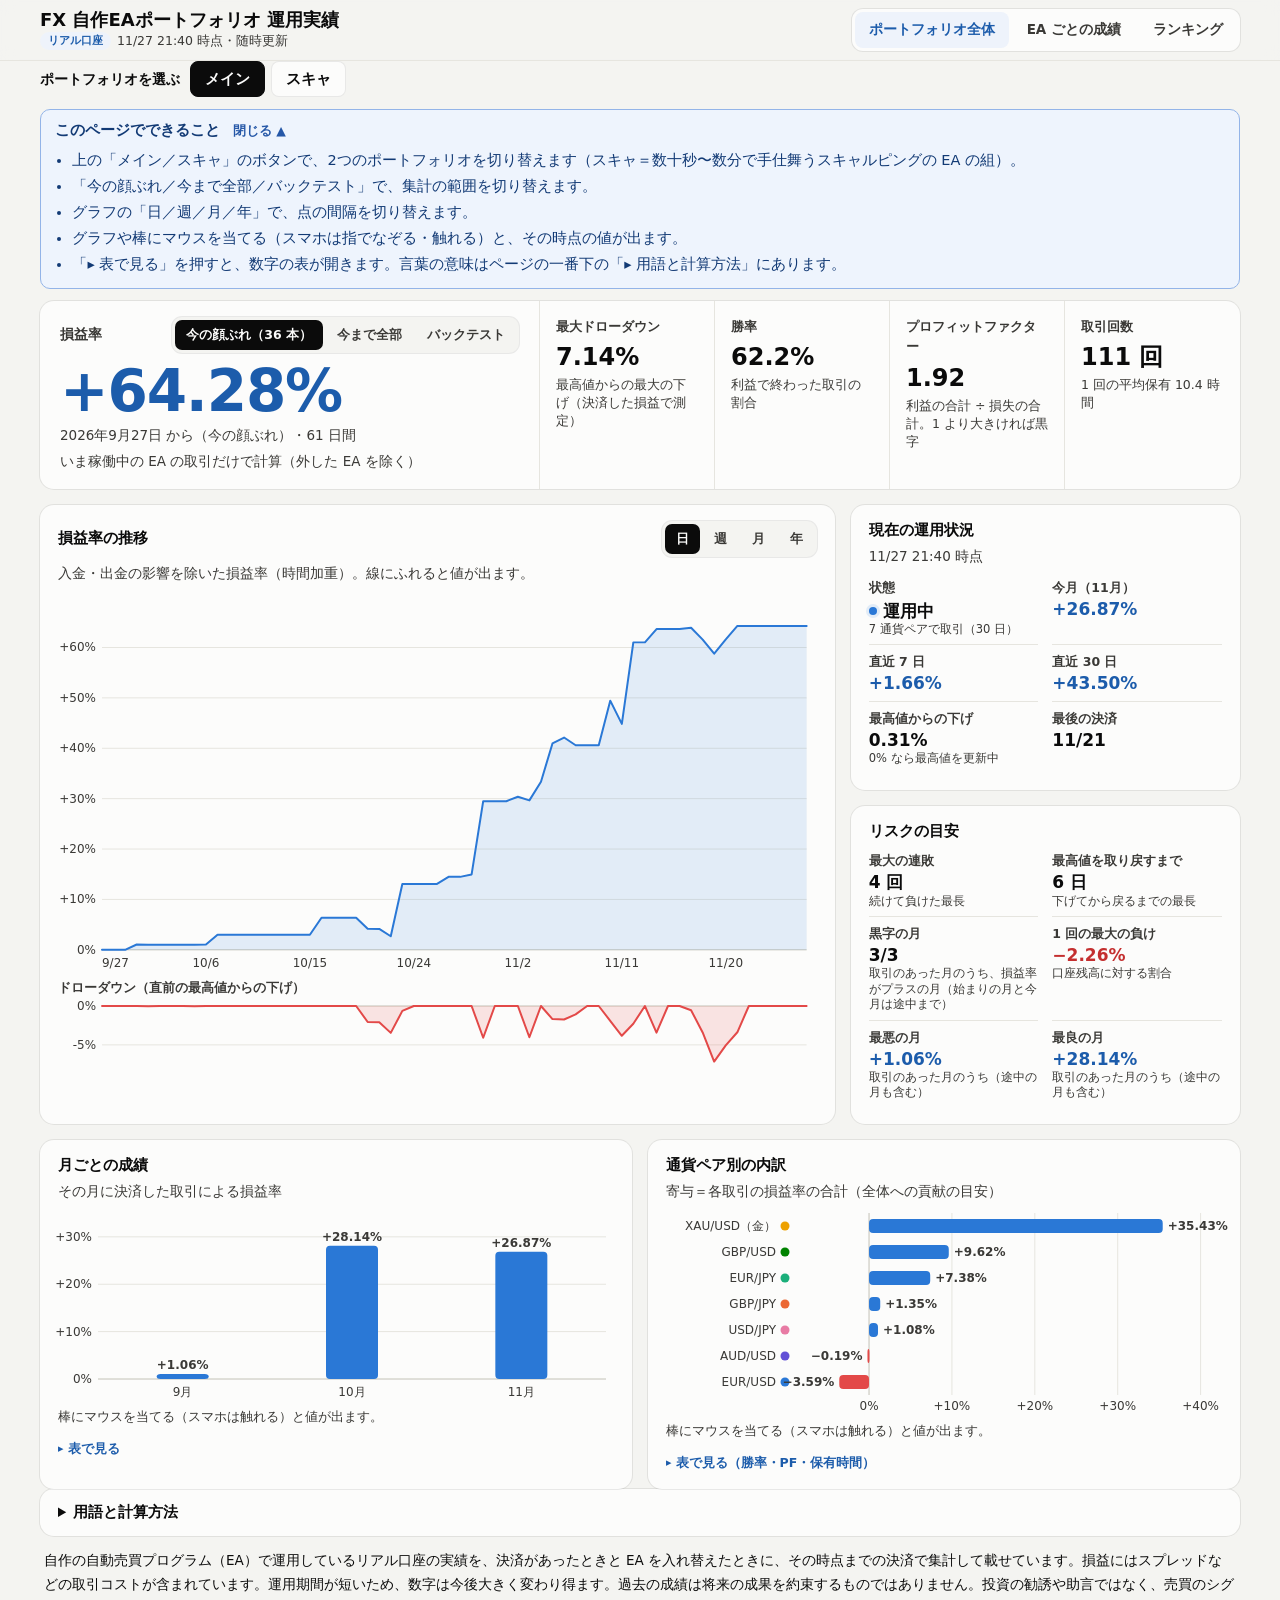
==== commit 8a71615a: "update 2026-11-27 21:40" ====
--- a/index.html
+++ b/index.html
@@ -5,12 +5,12 @@
 <meta name="viewport" content="width=device-width, initial-scale=1">
 <meta name="robots" content="noindex,nofollow">
 <title>FX 自作EAポートフォリオ 運用実績</title>
-<meta name="description" content="自作の FX 自動売買プログラム（EA）で運用しているリアル口座の実績。今の顔ぶれ +64.3%・口座全体 +12.9%（2026-11-26 まで・毎日更新）">
+<meta name="description" content="自作の FX 自動売買プログラム（EA）で運用しているリアル口座の実績。今の顔ぶれ +64.3%・口座全体 +12.9%（2026-11-27 まで・随時更新）">
 <meta property="og:type" content="website">
 <meta property="og:title" content="FX 自作EAポートフォリオ 運用実績">
-<meta property="og:description" content="自作の FX 自動売買プログラム（EA）で運用しているリアル口座の実績。今の顔ぶれ +64.3%・口座全体 +12.9%（2026-11-26 まで・毎日更新）">
+<meta property="og:description" content="自作の FX 自動売買プログラム（EA）で運用しているリアル口座の実績。今の顔ぶれ +64.3%・口座全体 +12.9%（2026-11-27 まで・随時更新）">
 <meta property="og:url" content="https://kanzoh.github.io/fx-performance/">
-<meta property="og:image" content="https://kanzoh.github.io/fx-performance/og.png?v=2026-11-26">
+<meta property="og:image" content="https://kanzoh.github.io/fx-performance/og.png?v=2026-11-27">
 <meta name="twitter:card" content="summary_large_image">
 <link rel="icon" href="data:image/svg+xml,%3Csvg xmlns='http://www.w3.org/2000/svg' viewBox='0 0 64 64'%3E%3Crect width='64' height='64' rx='14' fill='%232a78d6'/%3E%3Cpath d='M12 46 L26 32 L35 39 L52 18' fill='none' stroke='white' stroke-width='6' stroke-linecap='round' stroke-linejoin='round'/%3E%3C/svg%3E">
 <style>
@@ -640,8 +640,34 @@
 </footer>
 
 <script id="startjst" type="application/json">{"1":"2026-10-04","22":"2026-10-05","25":"2026-10-07","23":"2026-10-14","70":"2026-11-18","69":"2026-11-18","72":"2026-11-18","17":"2026-11-02","18":"2026-11-02","33":"2026-11-02","65":"2026-11-14","21":"2026-11-02","64":"2026-11-14","66":"2026-11-14","10":"2026-11-02","62":"2026-11-14","60":"2026-11-13","61":"2026-11-14","63":"2026-11-14","47":"2026-10-30","20":"2026-10-31","24":"2026-10-31","57":"2026-11-11","58":"2026-11-12","59":"2026-11-13","71":"2026-11-17","73":"2026-11-19","53":"2026-10-31","32":"2026-10-20","7":"2026-10-19","8":"2026-10-28","11":"2026-10-20","12":"2026-10-31","13":"2026-11-04","9":"2026-10-29","14":"2026-11-06","2":"2026-10-20","3":"2026-10-20","4":"2026-10-20","67":"2026-11-17","68":"2026-11-17","5":"2026-10-26","16":"2026-10-30","56":"2026-11-10","42":"2026-10-19","43":"2026-10-19","44":"2026-10-21","45":"2026-10-23","15":"2026-10-30","19":"2026-11-10"}</script>
-<script id="data" type="application/json">{"asof":"2026-11-26","built":"2026-11-27 12:00","start":"2026-09-23","period_days":65,"views":{"all":{"gain":12.95,"maxdd":14.23,"maxdd_at":"2026-10-22","risk":{"loss_streak":9,"longest_under_days":17,"under_now_days":13,"win_months":2,"months":3,"worst_trade":-2.26,"best_trade":7.71,"worst_month":-8.21,"best_month":15.48},"closed_maxdd":14.23,"equity_dd":true,"all":{"n":208,"win":51.0,"pf":1.14,"contrib":14.61,"ret":12.95,"hold":10.7},"months":[{"m":"2026-09","g":-8.21,"n":15},{"m":"2026-10","g":15.48,"n":89},{"m":"2026-11","g":6.56,"n":104}],"days":[{"d":"2026-09-23","g":0.0,"dd":-0.0},{"d":"2026-09-24","g":0.0,"dd":-0.0},{"d":"2026-09-25","g":0.434,"dd":-0.355},{"d":"2026-09-26","g":0.24,"dd":-0.315},{"d":"2026-09-27","g":0.24,"dd":-0.0},{"d":"2026-09-28","g":-4.69,"dd":-5.642},{"d":"2026-09-29","g":-7.07,"dd":-7.997},{"d":"2026-09-30","g":-8.213,"dd":-8.85},{"d":"2026-10-01","g":-8.249,"dd":-10.233},{"d":"2026-10-02","g":-0.888,"dd":-9.165},{"d":"2026-10-03","g":-0.888,"dd":-1.878},{"d":"2026-10-04","g":-0.888,"dd":-0.0},{"d":"2026-10-05","g":-0.075,"dd":-2.215},{"d":"2026-10-06","g":-0.408,"dd":-1.895},{"d":"2026-10-07","g":-0.174,"dd":-3.624},{"d":"2026-10-08","g":-0.181,"dd":-1.668},{"d":"2026-10-09","g":0.32,"dd":-2.238},{"d":"2026-10-10","g":-0.833,"dd":-2.311},{"d":"2026-10-11","g":-0.833,"dd":-0.0},{"d":"2026-10-12","g":0.597,"dd":-2.256},{"d":"2026-10-13","g":-3.649,"dd":-4.626},{"d":"2026-10-14","g":-1.259,"dd":-4.991},{"d":"2026-10-15","g":-5.684,"dd":-7.641},{"d":"2026-10-16","g":-2.335,"dd":-6.795},{"d":"2026-10-17","g":-3.518,"dd":-5.64},{"d":"2026-10-18","g":-3.518,"dd":-0.0},{"d":"2026-10-19","g":-3.518,"dd":-5.571},{"d":"2026-10-20","g":-7.548,"dd":-10.449},{"d":"2026-10-21","g":-7.615,"dd":-10.012},{"d":"2026-10-22","g":-13.363,"dd":-14.228},{"d":"2026-10-23","g":-4.597,"dd":-14.228},{"d":"2026-10-24","g":-4.597,"dd":-5.55},{"d":"2026-10-25","g":-4.597,"dd":-0.0},{"d":"2026-10-26","g":-4.118,"dd":-6.726},{"d":"2026-10-27","g":-2.509,"dd":-5.076},{"d":"2026-10-28","g":-2.183,"dd":-3.944},{"d":"2026-10-29","g":-5.178,"dd":-9.386},{"d":"2026-10-30","g":5.995,"dd":-8.835},{"d":"2026-10-31","g":5.995,"dd":-0.0},{"d":"2026-11-01","g":5.995,"dd":-0.0},{"d":"2026-11-02","g":6.734,"dd":-0.416},{"d":"2026-11-03","g":1.998,"dd":-7.766},{"d":"2026-11-04","g":4.067,"dd":-5.801},{"d":"2026-11-05","g":10.001,"dd":-4.827},{"d":"2026-11-06","g":10.972,"dd":-3.545},{"d":"2026-11-07","g":10.397,"dd":-1.549},{"d":"2026-11-08","g":10.397,"dd":-0.0},{"d":"2026-11-09","g":10.397,"dd":-1.152},{"d":"2026-11-10","g":12.849,"dd":-2.501},{"d":"2026-11-11","g":6.357,"dd":-7.962},{"d":"2026-11-12","g":14.531,"dd":-7.179},{"d":"2026-11-13","g":14.6,"dd":-5.327},{"d":"2026-11-14","g":14.336,"dd":-5.232},{"d":"2026-11-15","g":14.336,"dd":-0.0},{"d":"2026-11-16","g":14.336,"dd":-3.62},{"d":"2026-11-17","g":12.697,"dd":-4.744},{"d":"2026-11-18","g":11.092,"dd":-7.236},{"d":"2026-11-19","g":9.159,"dd":-10.628},{"d":"2026-11-20","g":11.113,"dd":-7.768},{"d":"2026-11-21","g":12.953,"dd":-6.991},{"d":"2026-11-22","g":12.953,"dd":-0.0},{"d":"2026-11-23","g":12.953,"dd":-0.0},{"d":"2026-11-24","g":12.953,"dd":-0.0},{"d":"2026-11-25","g":12.953,"dd":-0.0},{"d":"2026-11-26","g":12.953,"dd":-0.0}],"pairs":[{"pair":"XAU/USD（金）","n":55,"win":60.0,"pf":2.6,"contrib":28.89,"ret":32.43,"hold":9.5},{"pair":"EUR/JPY","n":54,"win":50.0,"pf":1.28,"contrib":12.32,"ret":12.15,"hold":12.7},{"pair":"GBP/USD","n":12,"win":83.3,"pf":5.17,"contrib":9.27,"ret":9.61,"hold":13.9},{"pair":"GBP/JPY","n":7,"win":57.1,"pf":0.79,"contrib":0.76,"ret":0.7,"hold":15.3},{"pair":"EUR/USD","n":23,"win":39.1,"pf":0.39,"contrib":-7.44,"ret":-7.3,"hold":9.6},{"pair":"AUD/USD","n":16,"win":31.2,"pf":0.31,"contrib":-10.83,"ret":-10.42,"hold":8.0},{"pair":"USD/JPY","n":41,"win":43.9,"pf":0.45,"contrib":-18.36,"ret":-17.03,"hold":9.6}],"status":{"last_trade":"2026-11-21","g7":3.48,"g30":15.86,"month":6.56,"month_label":"2026-11","cur_dd":4.05,"pairs_active":7,"active":true},"yen":null,"today":{"d":"2026-11-26","g0":12.953,"t0":"開始","pts":[]}},"now":{"gain":64.28,"maxdd":7.14,"maxdd_at":"2026-11-19","risk":{"loss_streak":4,"longest_under_days":6,"under_now_days":0,"win_months":3,"months":3,"worst_trade":-2.26,"best_trade":3.84,"worst_month":1.06,"best_month":28.14},"closed_maxdd":7.14,"equity_dd":false,"all":{"n":111,"win":62.2,"pf":1.92,"contrib":51.08,"ret":64.28,"hold":10.4},"months":[{"m":"2026-09","g":1.06,"n":1},{"m":"2026-10","g":28.14,"n":29},{"m":"2026-11","g":26.87,"n":81}],"days":[{"d":"2026-09-23","g":0.0,"dd":-0.0},{"d":"2026-09-24","g":0.0,"dd":-0.0},{"d":"2026-09-25","g":0.0,"dd":-0.0},{"d":"2026-09-26","g":0.0,"dd":-0.0},{"d":"2026-09-27","g":0.0,"dd":-0.0},{"d":"2026-09-28","g":0.0,"dd":-0.0},{"d":"2026-09-29","g":0.0,"dd":-0.0},{"d":"2026-09-30","g":1.056,"dd":-0.0},{"d":"2026-10-01","g":1.016,"dd":-0.04},{"d":"2026-10-02","g":1.016,"dd":-0.0},{"d":"2026-10-03","g":1.016,"dd":-0.0},{"d":"2026-10-04","g":1.016,"dd":-0.0},{"d":"2026-10-05","g":1.031,"dd":-0.025},{"d":"2026-10-06","g":1.054,"dd":-0.002},{"d":"2026-10-07","g":3.002,"dd":-0.0},{"d":"2026-10-08","g":3.002,"dd":-0.0},{"d":"2026-10-09","g":3.002,"dd":-0.0},{"d":"2026-10-10","g":3.002,"dd":-0.0},{"d":"2026-10-11","g":3.002,"dd":-0.0},{"d":"2026-10-12","g":3.002,"dd":-0.0},{"d":"2026-10-13","g":3.002,"dd":-0.0},{"d":"2026-10-14","g":3.002,"dd":-0.0},{"d":"2026-10-15","g":3.002,"dd":-0.0},{"d":"2026-10-16","g":6.362,"dd":-0.0},{"d":"2026-10-17","g":6.362,"dd":-0.0},{"d":"2026-10-18","g":6.362,"dd":-0.0},{"d":"2026-10-19","g":6.362,"dd":-0.0},{"d":"2026-10-20","g":4.172,"dd":-2.059},{"d":"2026-10-21","g":4.146,"dd":-2.084},{"d":"2026-10-22","g":2.688,"dd":-3.455},{"d":"2026-10-23","g":13.077,"dd":-0.631},{"d":"2026-10-24","g":13.077,"dd":-0.0},{"d":"2026-10-25","g":13.077,"dd":-0.0},{"d":"2026-10-26","g":13.077,"dd":-0.0},{"d":"2026-10-27","g":14.48,"dd":-0.0},{"d":"2026-10-28","g":14.48,"dd":-0.0},{"d":"2026-10-29","g":14.957,"dd":-0.0},{"d":"2026-10-30","g":29.489,"dd":-4.082},{"d":"2026-10-31","g":29.489,"dd":-0.0},{"d":"2026-11-01","g":29.489,"dd":-0.0},{"d":"2026-11-02","g":30.392,"dd":-0.0},{"d":"2026-11-03","g":29.659,"dd":-4.026},{"d":"2026-11-04","g":33.365,"dd":-0.0},{"d":"2026-11-05","g":40.97,"dd":-1.681},{"d":"2026-11-06","g":42.124,"dd":-1.739},{"d":"2026-11-07","g":40.598,"dd":-1.074},{"d":"2026-11-08","g":40.598,"dd":-0.0},{"d":"2026-11-09","g":40.598,"dd":-0.0},{"d":"2026-11-10","g":49.442,"dd":-1.907},{"d":"2026-11-11","g":44.849,"dd":-3.828},{"d":"2026-11-12","g":61.019,"dd":-2.288},{"d":"2026-11-13","g":61.019,"dd":-0.0},{"d":"2026-11-14","g":63.654,"dd":-3.433},{"d":"2026-11-15","g":63.654,"dd":-0.0},{"d":"2026-11-16","g":63.654,"dd":-0.0},{"d":"2026-11-17","g":63.91,"dd":-0.534},{"d":"2026-11-18","g":61.577,"dd":-3.409},{"d":"2026-11-19","g":58.765,"dd":-7.141},{"d":"2026-11-20","g":61.607,"dd":-5.068},{"d":"2026-11-21","g":64.283,"dd":-3.381},{"d":"2026-11-22","g":64.283,"dd":-0.0},{"d":"2026-11-23","g":64.283,"dd":-0.0},{"d":"2026-11-24","g":64.283,"dd":-0.0},{"d":"2026-11-25","g":64.283,"dd":-0.0},{"d":"2026-11-26","g":64.283,"dd":-0.0}],"pairs":[{"pair":"XAU/USD（金）","n":46,"win":67.4,"pf":3.45,"contrib":35.43,"ret":41.49,"hold":10.1},{"pair":"GBP/USD","n":10,"win":90.0,"pf":32.91,"contrib":9.62,"ret":10.02,"hold":13.9},{"pair":"EUR/JPY","n":22,"win":54.5,"pf":1.56,"contrib":7.38,"ret":7.28,"hold":7.9},{"pair":"GBP/JPY","n":4,"win":50.0,"pf":1.06,"contrib":1.35,"ret":1.3,"hold":17.4},{"pair":"USD/JPY","n":11,"win":72.7,"pf":1.03,"contrib":1.08,"ret":1.01,"hold":12.4},{"pair":"AUD/USD","n":4,"win":50.0,"pf":0.92,"contrib":-0.19,"ret":-0.26,"hold":11.1},{"pair":"EUR/USD","n":14,"win":35.7,"pf":0.47,"contrib":-3.59,"ret":-3.61,"hold":9.3}],"status":{"last_trade":"2026-11-21","g7":3.48,"g30":43.5,"month":26.87,"month_label":"2026-11","cur_dd":0.31,"pairs_active":7,"active":true},"yen":null,"today":{"d":"2026-11-26","g0":64.283,"t0":"開始","pts":[]},"ea_count":36,"start":"2026-09-27","period_days":61}},"eas":[{"id":1,"name":"EAロジック-1","pair":"XAU/USD（金）","status":"live","since":"2026-09-30","last":"2026-11-12","spark":[0.0,1.06,1.02,1.03,1.05,3.0,2.98,6.93,6.93,6.92,7.83,11.17,9.09,11.97],"n":13,"win":69.2,"pf":7.05,"contrib":11.5,"ret":11.97,"hold":14.0,"live":{"net_pct":11.97,"max_dd_pct":1.87,"avg_win_pct":1.49,"avg_loss_pct":-0.49,"best_trade_pct":3.84,"worst_trade_pct":-1.87,"expected_pct":0.885,"max_win_streak":3,"max_loss_streak":1,"hold_min_hours":1.8,"hold_max_hours":62.0,"first":"2026-09-30","monthly":{"2026-09":1.06,"2026-10":10.01,"2026-11":0.72},"curve":[["2026-09-30",0.0],["2026-09-30",1.06],["2026-10-01",1.02],["2026-10-05",1.03],["2026-10-06",1.05],["2026-10-07",3.0],["2026-10-21",2.98],["2026-10-23",6.93],["2026-10-30",6.93],["2026-10-30",6.92],["2026-10-30",7.83],["2026-10-30",11.17],["2026-11-03",9.09],["2026-11-12",11.97]]},"bt":{"risk":1.46,"period":["2012-01-01","2026-11-13"],"quality":"100% リアルティック","stats":{"trades":669,"per_year":44.992,"years":14.869,"win_pct":34.23,"pf":2.069,"expected_pct":0.272,"net_pct":481.575,"cagr_pct":12.57,"max_dd_pct":6.488,"recovery_factor":20.25,"sharpe_daily":1.107,"max_under_days":344.926,"max_loss_streak":11,"max_win_streak":5,"best_trade_pct":4.102,"worst_trade_pct":-2.023,"avg_win_pct":1.604,"avg_loss_pct":-0.421,"worst_month_pct":-4.589,"hold_avg_hours":12.783,"hold_max_hours":94.066,"hold_min_hours":0.06,"profitable_years":15,"years_with_trades":15},"yearly":{"2012":2.74,"2013":29.23,"2014":10.86,"2015":1.13,"2016":2.27,"2017":0.86,"2018":13.41,"2019":5.46,"2020":15.22,"2021":9.23,"2022":15.82,"2023":10.07,"2024":19.52,"2025":44.81,"2026":14.04},"yearly_trades":{"2012":29,"2013":46,"2014":22,"2015":43,"2016":43,"2017":28,"2018":35,"2019":57,"2020":55,"2021":33,"2022":51,"2023":38,"2024":53,"2025":94,"2026":42},"monthly":{"2012-01":1.15,"2012-02":1.1,"2012-04":-1.51,"2012-05":4.16,"2012-06":-0.03,"2012-07":-0.02,"2012-09":-0.03,"2012-10":-0.52,"2012-11":-1.48,"2013-02":3.36,"2013-03":2.73,"2013-04":1.34,"2013-05":5.83,"2013-06":2.89,"2013-07":-0.0,"2013-08":-0.02,"2013-10":4.02,"2013-11":3.29,"2013-12":2.67,"2014-05":5.69,"2014-08":-0.32,"2014-09":2.66,"2014-10":-0.12,"2014-12":2.64,"2015-04":-2.97,"2015-05":-1.83,"2015-06":1.22,"2015-07":1.65,"2015-08":-4.35,"2015-09":3.42,"2015-11":2.87,"2015-12":1.4,"2016-02":1.54,"2016-03":2.49,"2016-04":-0.08,"2016-05":-1.85,"2016-06":-1.79,"2016-07":3.25,"2016-08":-4.01,"2016-11":2.84,"2016-12":0.1,"2017-03":-0.02,"2017-04":0.74,"2017-05":1.58,"2017-06":0.05,"2017-07":0.18,"2017-08":-1.19,"2017-09":2.65,"2017-10":-1.56,"2017-11":-1.5,"2018-01":3.9,"2018-04":0.65,"2018-06":3.06,"2018-07":2.86,"2018-08":1.29,"2018-09":1.0,"2019-01":-4.59,"2019-02":-1.7,"2019-03":-0.12,"2019-06":11.23,"2019-07":-0.79,"2019-08":1.57,"2019-09":0.97,"2019-10":-1.66,"2019-11":-1.53,"2019-12":2.73,"2020-01":-0.27,"2020-02":-0.57,"2020-03":2.92,"2020-04":5.91,"2020-05":2.56,"2020-06":-1.92,"2020-07":1.87,"2020-08":5.58,"2020-09":-1.51,"2020-12":0.03,"2021-01":2.96,"2021-03":1.38,"2021-05":0.0,"2021-06":-1.74,"2021-07":-0.11,"2021-08":5.6,"2021-09":1.02,"2021-11":-0.05,"2022-01":2.61,"2022-02":6.09,"2022-03":0.4,"2022-04":-1.68,"2022-06":-0.23,"2022-07":7.22,"2022-08":0.02,"2022-09":-0.28,"2022-10":1.03,"2022-11":-0.01,"2023-01":-4.17,"2023-02":0.0,"2023-03":0.01,"2023-04":2.6,"2023-05":2.51,"2023-07":-0.17,"2023-10":-1.57,"2023-11":7.96,"2023-12":2.94,"2024-01":-0.02,"2024-03":0.33,"2024-04":0.58,"2024-05":4.14,"2024-07":4.01,"2024-08":1.62,"2024-09":6.34,"2024-10":1.21,"2025-01":5.49,"2025-02":5.78,"2025-03":-0.33,"2025-04":-0.06,"2025-05":0.02,"2025-06":-0.01,"2025-07":0.14,"2025-08":2.54,"2025-09":9.08,"2025-10":7.57,"2025-11":3.06,"2025-12":4.88,"2026-01":7.21,"2026-02":0.16,"2026-03":-1.45,"2026-06":2.84,"2026-07":-4.27,"2026-08":-0.0,"2026-09":2.86,"2026-10":4.93,"2026-11":1.42},"partial_months":["2026-11"],"partial_years":["2026"],"curve":[["2012-01-23",-0.03],["2012-01-24",-1.59],["2012-01-31",1.15],["2012-02-03",1.08],["2012-02-22",3.79],["2012-02-29",2.27],["2012-04-25",0.72],["2012-05-08",3.54],["2012-05-25",4.97],["2012-06-01",4.94],["2012-06-27",4.89],["2012-07-12",4.89],["2012-09-19",4.85],["2012-10-01",4.83],["2012-11-27",2.74],["2013-02-11",6.19],["2013-03-01",6.1],["2013-03-08",9.1],["2013-03-28",9.09],["2013-04-09",10.62],["2013-05-10",13.62],["2013-05-15",17.02],["2013-05-23",17.01],["2013-06-18",18.56],["2013-06-19",16.82],["2013-07-03",20.38],["2013-08-06",20.4],["2013-10-01",23.9],["2013-10-01",23.87],["2013-10-04",23.55],["2013-10-11",25.19],["2013-11-08",26.5],["2013-11-15",25.1],["2013-11-18",25.08],["2013-11-28",29.32],["2013-12-04",32.98],["2013-12-17",32.81],["2013-12-20",32.78],["2014-05-21",32.71],["2014-05-27",36.48],["2014-08-12",40.33],["2014-09-10",43.87],["2014-09-17",43.77],["2014-09-30",43.6],["2014-10-03",45.78],["2014-10-03",46.17],["2014-10-28",45.49],["2014-12-22",47.57],["2014-12-25",47.2],["2015-04-27",42.83],["2015-05-08",40.22],["2015-06-02",38.12],["2015-06-04",41.97],["2015-06-30",41.93],["2015-07-06",39.8],["2015-07-10",42.59],["2015-07-17",46.77],["2015-07-30",44.57],["2015-08-04",44.27],["2015-08-07",40.08],["2015-09-02",37.99],["2015-09-04",40.85],["2015-09-09",44.85],["2015-09-10",44.8],["2015-09-15",44.81],["2015-11-17",42.72],["2015-11-24",42.71],["2015-11-27",46.86],["2015-12-02",51.07],["2015-12-16",48.88],["2016-02-19",51.17],["2016-03-01",51.07],["2016-03-08",55.04],["2016-03-10",55.02],["2016-04-08",54.76],["2016-04-13",54.81],["2016-05-06",54.14],["2016-06-14",51.96],["2016-06-21",49.28],["2016-07-01",53.02],["2016-07-29",54.07],["2016-08-05",50.28],["2016-08-19",47.9],["2016-11-23",52.13],["2016-11-30",52.1],["2016-12-05",51.97],["2016-12-09",51.96],["2016-12-09",51.93],["2016-12-15",56.67],["2016-12-20",56.67],["2016-12-22",56.66],["2016-12-23",52.25],["2017-03-15",52.22],["2017-04-11",56.55],["2017-04-12",56.38],["2017-04-21",53.34],["2017-05-26",55.76],["2017-06-02",55.07],["2017-07-27",55.13],["2017-08-03",53.38],["2017-08-25",50.09],["2017-08-29",54.26],["2017-09-07",58.45],["2017-10-16",55.89],["2017-11-27",55.86],["2017-11-29",53.55],["2018-01-12",57.76],["2018-01-17",55.46],["2018-01-23",55.25],["2018-01-24",59.54],["2018-04-10",59.53],["2018-04-16",64.04],["2018-04-19",60.58],["2018-06-27",65.49],["2018-07-12",70.28],["2018-07-24",70.25],["2018-08-02",70.2],["2018-08-07",70.09],["2018-08-08",67.55],["2018-08-13",72.43],["2018-09-04",72.4],["2018-09-07",69.27],["2018-09-26",69.29],["2019-01-02",74.14],["2019-01-04",73.77],["2019-01-10",73.67],["2019-01-14",71.14],["2019-01-16",68.58],["2019-02-15",66.21],["2019-02-19",65.94],["2019-03-26",63.13],["2019-06-14",71.68],["2019-06-20",76.19],["2019-06-28",81.45],["2019-07-16",76.05],["2019-07-19",80.65],["2019-07-25",80.01],["2019-08-07",85.12],["2019-08-09",83.59],["2019-08-13",85.86],["2019-08-15",85.58],["2019-08-28",82.81],["2019-09-03",82.68],["2019-09-05",84.63],["2019-09-20",87.58],["2019-09-23",87.55],["2019-09-24",87.47],["2019-10-08",84.42],["2019-10-10",81.55],["2019-11-01",81.38],["2019-12-24",83.68],["2019-12-24",83.66],["2020-01-21",83.7],["2020-01-24",85.88],["2020-01-30",85.87],["2020-01-30",83.13],["2020-01-31",83.16],["2020-02-13",80.34],["2020-02-27",82.11],["2020-04-07",93.08],["2020-04-09",98.79],["2020-04-30",98.51],["2020-05-13",98.31],["2020-05-20",103.6],["2020-06-16",100.64],["2020-06-19",100.24],["2020-06-22",101.73],["2020-06-26",99.69],["2020-07-03",99.12],["2020-07-08",101.46],["2020-07-15",101.26],["2020-07-17",97.81],["2020-07-31",103.42],["2020-08-05",109.03],["2020-09-01",114.7],["2020-09-15",114.63],["2020-09-16",111.59],["2020-09-16",111.61],["2020-12-21",111.18],["2021-01-04",117.88],["2021-03-08",117.85],["2021-03-25",117.8],["2021-03-26",114.48],["2021-03-29",114.44],["2021-05-31",120.88],["2021-06-03",117.04],["2021-07-21",117.03],["2021-07-23",116.93],["2021-07-28",116.81],["2021-08-06",123.22],["2021-09-13",128.93],["2021-09-16",134.73],["2021-09-23",134.63],["2021-09-28",134.67],["2021-09-29",131.28],["2021-11-18",131.15],["2022-01-20",137.29],["2022-01-25",137.19],["2022-02-08",136.95],["2022-02-11",142.11],["2022-02-17",148.55],["2022-02-24",155.26],["2022-03-02",151.21],["2022-03-04",147.4],["2022-03-07",148.99],["2022-03-25",152.63],["2022-04-11",152.5],["2022-04-13",152.39],["2022-04-18",148.39],["2022-06-29",148.34],["2022-07-01",147.8],["2022-07-06",161.95],["2022-07-21",165.71],["2022-08-29",165.75],["2022-09-06",172.68],["2022-09-21",168.65],["2022-09-23",165.14],["2022-09-27",165.02],["2022-10-13",161.26],["2022-10-17",160.1],["2022-11-03",167.72],["2023-01-03",167.71],["2023-01-09",172.39],["2023-01-12",165.3],["2023-01-18",165.14],["2023-01-20",164.94],["2023-01-25",161.0],["2023-01-31",156.53],["2023-03-31",156.57],["2023-04-04",163.59],["2023-05-04",174.03],["2023-05-10",173.78],["2023-07-18",177.77],["2023-07-20",173.46],["2023-07-27",169.36],["2023-11-03",165.03],["2023-11-21",180.3],["2023-11-24",178.49],["2023-12-19",186.23],["2023-12-19",186.27],["2024-01-02",194.6],["2024-03-26",194.47],["2024-03-28",194.05],["2024-04-05",200.15],["2024-04-09",200.03],["2024-04-12",208.58],["2024-04-17",203.66],["2024-04-19",199.06],["2024-05-09",192.82],["2024-05-15",201.03],["2024-05-17",209.59],["2024-07-08",205.04],["2024-07-11",213.17],["2024-07-15",213.04],["2024-07-31",221.99],["2024-08-16",234.45],["2024-08-23",237.13],["2024-08-28",232.08],["2024-08-29",232.07],["2024-09-06",227.05],["2024-09-12",226.21],["2024-09-20",238.73],["2024-10-02",242.61],["2024-10-04",232.16],["2024-10-15",232.13],["2024-10-25",242.48],["2024-10-30",252.16],["2025-01-17",256.75],["2025-01-23",256.18],["2025-01-29",261.06],["2025-01-31",271.51],["2025-02-11",282.28],["2025-02-13",282.29],["2025-02-19",293.23],["2025-02-20",293.01],["2025-02-24",293.0],["2025-03-06",281.13],["2025-03-07",275.51],["2025-03-12",275.34],["2025-03-25",285.96],["2025-03-28",291.7],["2025-04-03",285.76],["2025-04-25",291.48],["2025-05-21",291.61],["2025-05-27",291.57],["2025-06-05",290.98],["2025-06-18",291.53],["2025-07-11",285.8],["2025-07-18",281.37],["2025-07-22",292.09],["2025-08-08",291.51],["2025-08-25",290.75],["2025-08-27",290.59],["2025-08-28",290.0],["2025-08-29",289.88],["2025-08-29",302.06],["2025-09-16",313.37],["2025-09-22",313.38],["2025-09-26",326.12],["2025-10-02",338.55],["2025-10-03",338.44],["2025-10-06",338.44],["2025-10-14",365.59],["2025-10-16",379.45],["2025-10-17",371.95],["2025-11-07",371.73],["2025-11-26",385.05],["2025-11-28",386.22],["2025-12-01",386.15],["2025-12-05",386.13],["2025-12-05",385.96],["2025-12-17",399.62],["2025-12-19",395.81],["2025-12-22",409.96],["2026-01-07",402.45],["2026-01-13",421.59],["2026-01-16",405.91],["2026-01-23",431.44],["2026-02-11",446.75],["2026-02-17",438.22],["2026-02-20",441.3],["2026-02-27",447.61],["2026-06-24",455.06],["2026-07-01",455.02],["2026-07-14",444.72],["2026-07-21",439.14],["2026-08-03",431.27],["2026-09-28",446.47],["2026-10-02",446.34],["2026-10-05",443.8],["2026-10-08",443.53],["2026-10-22",459.14],["2026-10-30",459.17],["2026-10-30",473.44],["2026-11-12",481.58]]},"cmp":{"n":13,"total_r":6.42,"path":[0.0,1.2,1.18,1.19,1.2,2.14,2.13,3.93,3.93,3.93,4.37,5.94,4.88,6.42],"band":[[1,-1.03,-0.07,-0.01,0.01,1.99],[2,-1.18,-0.38,-0.01,1.79,2.12],[3,-1.78,-0.95,0.13,1.87,3.64],[4,-2.06,-0.49,0.81,1.91,3.92],[5,-2.09,-0.33,0.85,1.97,4.1],[6,-2.13,-0.26,0.93,2.25,4.7],[7,-2.18,-0.2,1.04,2.76,5.12],[8,-2.19,-0.18,1.33,2.95,5.5],[9,-2.19,-0.14,1.4,3.35,5.71],[10,-1.81,0.11,1.6,3.62,6.02],[11,-1.71,0.2,1.67,3.89,6.56],[12,-1.45,0.17,1.98,4.01,6.77],[13,-1.5,0.22,2.26,4.49,7.07],[14,-1.48,0.26,2.49,4.71,7.38],[15,-1.51,0.39,2.69,4.9,7.72],[16,-1.46,0.52,2.87,5.11,8.01],[17,-1.38,0.59,2.97,5.41,8.06],[18,-1.22,0.63,3.27,5.49,8.48],[19,-1.26,0.95,3.49,5.73,8.85],[20,-1.23,1.07,3.64,5.97,8.97]],"rank":91,"verdict":"in","risk_now":1.46}},{"id":2,"name":"EAロジック-2","pair":"XAU/USD（金）","status":"live","since":"2026-10-19","last":"2026-11-12","spark":[0.0,-2.06,-1.19,-3.43,-3.52,-1.9,0.41,-1.68,1.05,-0.86,-0.01,0.24,-0.48,-1.32,1.38,0.53,3.38,4.29],"n":17,"win":52.9,"pf":1.62,"contrib":4.47,"ret":4.29,"hold":6.9,"live":{"net_pct":4.29,"max_dd_pct":3.52,"avg_win_pct":1.69,"avg_loss_pct":-1.35,"best_trade_pct":2.83,"worst_trade_pct":-2.26,"expected_pct":0.263,"max_win_streak":2,"max_loss_streak":2,"hold_min_hours":1.1,"hold_max_hours":13.0,"first":"2026-10-20","monthly":{"2026-10":1.05,"2026-11":3.21},"curve":[["2026-10-20",0.0],["2026-10-20",-2.06],["2026-10-22",-1.19],["2026-10-22",-3.43],["2026-10-23",-3.52],["2026-10-30",-1.9],["2026-10-30",0.41],["2026-10-30",-1.68],["2026-10-30",1.05],["2026-11-03",-0.86],["2026-11-06",-0.01],["2026-11-06",0.24],["2026-11-07",-0.48],["2026-11-10",-1.32],["2026-11-10",1.38],["2026-11-11",0.53],["2026-11-12",3.38],["2026-11-12",4.29]]},"bt":{"risk":1.46,"period":["2012-01-01","2026-11-13"],"quality":"100% リアルティック","stats":{"trades":713,"per_year":47.951,"years":14.869,"win_pct":56.522,"pf":2.037,"expected_pct":0.463,"net_pct":2357.907,"cagr_pct":24.028,"max_dd_pct":7.403,"recovery_factor":21.102,"sharpe_daily":1.562,"max_under_days":361.582,"max_loss_streak":7,"max_win_streak":10,"best_trade_pct":6.248,"worst_trade_pct":-2.358,"avg_win_pct":1.694,"avg_loss_pct":-1.137,"worst_month_pct":-5.382,"hold_avg_hours":7.616,"hold_max_hours":29.917,"hold_min_hours":0.022,"profitable_years":15,"years_with_trades":15},"yearly":{"2012":22.68,"2013":11.77,"2014":32.7,"2015":4.86,"2016":6.63,"2017":11.79,"2018":26.63,"2019":29.01,"2020":20.22,"2021":23.23,"2022":27.4,"2023":9.18,"2024":21.12,"2025":44.36,"2026":83.61},"yearly_trades":{"2012":34,"2013":49,"2014":40,"2015":24,"2016":31,"2017":25,"2018":38,"2019":35,"2020":57,"2021":42,"2022":65,"2023":45,"2024":51,"2025":84,"2026":93},"monthly":{"2012-01":0.24,"2012-02":-0.03,"2012-03":1.17,"2012-04":3.31,"2012-05":0.86,"2012-06":7.58,"2012-07":11.01,"2012-10":-1.81,"2012-11":-1.9,"2012-12":0.96,"2013-01":-2.72,"2013-03":-0.72,"2013-05":1.29,"2013-06":4.73,"2013-07":4.15,"2013-08":-3.51,"2013-09":4.17,"2013-10":-3.24,"2013-11":0.52,"2013-12":7.14,"2014-01":13.43,"2014-02":-0.09,"2014-03":5.26,"2014-04":-1.07,"2014-06":2.64,"2014-07":4.69,"2014-08":4.68,"2014-10":-2.8,"2014-12":2.84,"2015-04":3.58,"2015-05":-0.81,"2015-06":-2.22,"2015-07":-1.4,"2015-08":0.58,"2015-09":4.12,"2015-10":-2.91,"2015-11":2.54,"2015-12":1.53,"2016-01":-0.16,"2016-02":2.65,"2016-03":1.6,"2016-04":-2.99,"2016-05":3.47,"2016-08":-1.29,"2016-10":-1.44,"2016-11":4.41,"2016-12":0.45,"2017-01":0.62,"2017-02":-1.43,"2017-03":0.96,"2017-05":2.55,"2017-06":0.24,"2017-07":0.01,"2017-08":5.97,"2017-09":2.54,"2017-10":1.85,"2017-11":-1.88,"2018-01":0.96,"2018-02":0.29,"2018-03":-2.77,"2018-04":3.24,"2018-05":3.5,"2018-06":4.69,"2018-07":6.21,"2018-08":7.14,"2018-09":1.18,"2018-11":-0.13,"2019-01":-0.14,"2019-02":4.26,"2019-03":6.39,"2019-04":4.04,"2019-05":-0.41,"2019-07":1.71,"2019-09":3.49,"2019-11":2.59,"2019-12":4.09,"2020-01":1.43,"2020-02":6.18,"2020-04":0.93,"2020-05":6.78,"2020-07":-0.89,"2020-08":5.85,"2020-09":1.96,"2020-10":1.72,"2020-11":-2.94,"2020-12":-1.92,"2021-01":7.27,"2021-02":7.13,"2021-03":3.77,"2021-04":-1.84,"2021-05":2.37,"2021-06":3.13,"2021-07":-0.23,"2021-10":-1.52,"2021-11":-0.27,"2021-12":1.77,"2022-01":1.87,"2022-03":3.36,"2022-04":0.42,"2022-05":3.18,"2022-06":-0.1,"2022-07":3.58,"2022-08":-0.56,"2022-09":6.86,"2022-10":-4.28,"2022-11":4.84,"2022-12":5.83,"2023-01":1.1,"2023-02":-0.78,"2023-03":3.56,"2023-04":-5.38,"2023-05":3.52,"2023-06":-0.18,"2023-07":0.58,"2023-08":-0.03,"2023-09":0.08,"2023-11":6.84,"2024-01":-3.48,"2024-02":-0.52,"2024-03":-0.08,"2024-04":-0.89,"2024-05":-0.51,"2024-06":7.41,"2024-07":2.06,"2024-08":3.98,"2024-09":-1.49,"2024-10":12.69,"2024-11":0.34,"2024-12":0.83,"2025-01":5.59,"2025-02":0.14,"2025-03":12.26,"2025-04":-2.33,"2025-05":9.41,"2025-06":-4.35,"2025-09":7.28,"2025-10":6.19,"2025-11":3.8,"2025-12":0.63,"2026-01":0.49,"2026-02":3.45,"2026-03":2.9,"2026-04":9.5,"2026-05":2.43,"2026-06":15.75,"2026-07":5.19,"2026-08":4.37,"2026-09":5.24,"2026-10":8.81,"2026-11":5.16},"partial_months":["2026-11"],"partial_years":["2026"],"curve":[["2012-01-13",0.05],["2012-02-16",-1.22],["2012-03-27",-0.13],["2012-03-29",1.38],["2012-04-13",4.16],["2012-04-20",3.82],["2012-04-30",4.73],["2012-05-04",5.63],["2012-06-21",11.06],["2012-07-17",16.4],["2012-07-19",22.68],["2012-07-26",26.15],["2012-10-17",25.54],["2012-10-24",23.5],["2012-11-07",22.03],["2012-11-14",21.85],["2012-12-04",24.48],["2013-01-03",21.75],["2013-01-04",22.91],["2013-01-11",20.29],["2013-01-23",21.02],["2013-03-19",17.84],["2013-05-09",19.16],["2013-05-14",19.87],["2013-05-20",20.92],["2013-05-20",21.84],["2013-06-20",22.86],["2013-07-17",24.77],["2013-07-25",30.91],["2013-08-15",27.02],["2013-08-23",23.45],["2013-09-04",28.35],["2013-09-12",31.58],["2013-10-08",30.57],["2013-10-09",31.76],["2013-10-14",29.98],["2013-10-17",27.32],["2013-12-04",31.03],["2013-12-05",32.16],["2013-12-12",36.59],["2013-12-17",34.38],["2013-12-19",37.12],["2014-01-07",43.13],["2014-01-23",44.76],["2014-01-27",51.92],["2014-01-29",50.44],["2014-02-03",53.32],["2014-02-14",55.39],["2014-03-12",57.33],["2014-03-19",61.08],["2014-03-25",63.56],["2014-04-15",64.9],["2014-04-29",66.58],["2014-04-30",61.81],["2014-07-14",70.21],["2014-07-25",73.89],["2014-08-21",82.11],["2014-10-13",79.41],["2014-12-05",79.01],["2014-12-10",82.24],["2014-12-15",80.25],["2014-12-16",81.95],["2015-04-06",87.75],["2015-05-07",89.6],["2015-06-12",86.05],["2015-06-30",82.79],["2015-08-17",77.76],["2015-08-21",81.28],["2015-09-18",87.09],["2015-09-24",91.81],["2015-10-20",85.88],["2015-11-30",87.92],["2015-12-04",86.97],["2015-12-22",90.8],["2016-02-04",95.53],["2016-03-04",100.74],["2016-03-15",97.43],["2016-03-22",99.07],["2016-03-29",96.44],["2016-04-06",98.01],["2016-04-11",98.29],["2016-04-28",92.71],["2016-05-18",94.49],["2016-08-04",96.58],["2016-08-26",102.6],["2016-08-26",96.82],["2016-11-02",98.76],["2016-11-09",102.55],["2016-12-16",104.89],["2017-01-12",100.55],["2017-02-01",104.94],["2017-02-01",107.14],["2017-02-09",102.55],["2017-03-01",98.82],["2017-05-04",108.93],["2017-06-22",109.43],["2017-07-21",109.46],["2017-08-15",111.08],["2017-08-31",121.96],["2017-10-12",124.34],["2017-10-17",131.8],["2017-11-06",127.45],["2018-02-01",126.37],["2018-02-06",133.67],["2018-03-07",127.0],["2018-03-19",123.91],["2018-04-11",134.55],["2018-05-15",139.27],["2018-06-15",144.4],["2018-07-10",147.01],["2018-07-13",152.29],["2018-07-20",159.26],["2018-08-03",166.69],["2018-08-15",176.14],["2018-08-16",168.36],["2018-08-24",171.01],["2018-08-24",185.03],["2018-09-11",188.4],["2018-11-07",186.48],["2018-11-09",196.13],["2018-11-27",188.02],["2019-01-23",180.11],["2019-02-01",189.85],["2019-02-21",204.06],["2019-03-26",207.79],["2019-03-28",223.59],["2019-04-11",227.39],["2019-04-26",227.94],["2019-04-30",231.93],["2019-05-03",226.71],["2019-05-30",230.59],["2019-07-26",240.93],["2019-09-04",231.35],["2019-09-05",234.45],["2019-09-06",244.08],["2019-11-29",256.95],["2019-12-11",261.07],["2019-12-24",270.85],["2020-01-15",274.31],["2020-01-23",277.71],["2020-01-30",276.89],["2020-02-03",276.72],["2020-02-06",287.05],["2020-02-18",299.8],["2020-04-20",294.32],["2020-04-23",300.32],["2020-04-30",303.9],["2020-05-07",307.24],["2020-05-15",303.27],["2020-05-21",319.96],["2020-05-28",331.28],["2020-07-09",324.21],["2020-07-14",323.35],["2020-07-22",327.43],["2020-08-19",347.34],["2020-08-27",350.49],["2020-09-02",362.99],["2020-10-13",354.74],["2020-10-13",376.58],["2020-10-14",367.52],["2020-10-21",354.05],["2020-10-22",358.35],["2020-10-29",369.24],["2020-11-04",355.9],["2020-12-07",348.86],["2020-12-17",352.8],["2020-12-22",346.68],["2021-01-08",367.93],["2021-02-04",390.45],["2021-02-09",403.9],["2021-02-26",401.6],["2021-03-22",416.11],["2021-03-31",432.62],["2021-04-13",422.7],["2021-04-29",418.95],["2021-05-07",435.22],["2021-06-09",437.52],["2021-06-14",453.39],["2021-07-15",444.04],["2021-07-16",449.09],["2021-07-20",454.21],["2021-10-04",464.17],["2021-10-06",448.12],["2021-10-21",447.48],["2021-10-22",435.96],["2021-10-27",429.56],["2021-11-05",440.86],["2021-12-17",450.43],["2022-01-06",455.73],["2022-01-26",460.71],["2022-03-15",471.91],["2022-03-18",475.76],["2022-03-25",480.86],["2022-03-29",498.17],["2022-03-31",479.58],["2022-04-05",482.01],["2022-05-19",499.9],["2022-05-23",482.62],["2022-05-27",491.93],["2022-05-31",500.5],["2022-06-10",496.28],["2022-06-13",499.87],["2022-07-01",481.58],["2022-07-05",494.09],["2022-07-06",506.86],["2022-08-04",536.43],["2022-08-22",530.27],["2022-08-26",536.11],["2022-08-29",517.86],["2022-09-02",527.52],["2022-09-07",533.33],["2022-09-21",545.1],["2022-10-06",550.61],["2022-10-20",532.02],["2022-11-04",562.61],["2022-12-06",584.48],["2022-12-09",578.16],["2022-12-12",558.66],["2022-12-15",578.97],["2022-12-22",599.91],["2023-01-03",618.28],["2023-01-06",603.73],["2023-02-24",609.09],["2023-03-01",620.44],["2023-03-07",628.44],["2023-04-07",616.51],["2023-04-11",595.77],["2023-04-12",595.88],["2023-04-13",592.03],["2023-04-20",588.08],["2023-05-02",605.73],["2023-06-09",608.0],["2023-06-23",613.68],["2023-06-30",612.16],["2023-07-07",620.74],["2023-07-12",626.61],["2023-08-02",615.58],["2023-08-09",616.05],["2023-09-22",603.57],["2023-11-09",621.36],["2023-11-13",617.75],["2023-11-21",652.63],["2023-11-22",665.61],["2024-01-04",651.15],["2024-02-01",628.4],["2024-02-05",635.15],["2024-04-29",623.91],["2024-05-01",617.31],["2024-05-10",623.49],["2024-05-15",648.66],["2024-05-20",635.1],["2024-06-06",639.49],["2024-06-13",644.99],["2024-06-20",651.69],["2024-06-26",679.48],["2024-07-05",682.98],["2024-07-26",689.87],["2024-08-01",682.44],["2024-08-13",706.78],["2024-09-11",713.33],["2024-10-11",738.4],["2024-10-16",760.34],["2024-10-18",795.72],["2024-11-29",819.71],["2024-12-02",827.08],["2024-12-10",866.4],["2024-12-11",857.87],["2024-12-12",828.66],["2025-01-02",850.17],["2025-01-16",856.03],["2025-02-28",892.78],["2025-03-03",882.06],["2025-03-04",918.39],["2025-03-10",927.02],["2025-03-13",960.81],["2025-03-19",984.91],["2025-04-01",1018.86],["2025-04-24",1013.22],["2025-04-28",995.75],["2025-04-29",975.02],["2025-05-01",1025.59],["2025-05-02",992.69],["2025-05-06",1042.84],["2025-05-09",1060.15],["2025-05-12",1088.02],["2025-05-15",1097.24],["2025-05-19",1077.13],["2025-05-21",1086.09],["2025-05-27",1090.95],["2025-05-29",1056.56],["2025-05-30",1049.81],["2025-06-20",1058.42],["2025-06-25",1024.97],["2025-09-29",1057.66],["2025-09-30",1106.89],["2025-10-28",1162.15],["2025-10-29",1171.73],["2025-10-31",1181.62],["2025-11-05",1143.94],["2025-11-11",1183.37],["2025-11-14",1206.26],["2025-11-18",1195.97],["2025-11-20",1216.43],["2025-11-21",1230.23],["2025-12-01",1230.91],["2025-12-04",1241.36],["2025-12-10",1240.85],["2025-12-15",1251.11],["2025-12-17",1237.53],["2025-12-22",1260.01],["2026-01-12",1268.66],["2026-01-13",1245.14],["2026-02-23",1293.35],["2026-03-02",1270.67],["2026-03-03",1331.94],["2026-04-08",1317.39],["2026-04-14",1337.3],["2026-04-17",1402.75],["2026-04-21",1470.9],["2026-04-23",1445.6],["2026-04-24",1428.56],["2026-04-30",1440.54],["2026-04-30",1467.98],["2026-05-29",1506.01],["2026-06-02",1545.34],["2026-06-04",1522.94],["2026-06-05",1566.56],["2026-06-10",1643.69],["2026-06-22",1677.38],["2026-06-24",1757.6],["2026-06-26",1759.03],["2026-07-03",1792.07],["2026-07-09",1750.74],["2026-07-10",1743.88],["2026-07-14",1793.83],["2026-07-14",1807.59],["2026-07-17",1751.84],["2026-07-21",1765.42],["2026-07-23",1777.1],["2026-07-24",1834.8],["2026-07-28",1851.03],["2026-07-29",1840.88],["2026-07-31",1855.52],["2026-08-05",1944.43],["2026-09-01",1911.78],["2026-09-03",2004.41],["2026-09-22",1976.24],["2026-09-25",1992.9],["2026-09-30",2051.08],["2026-10-21",2057.96],["2026-10-23",2105.37],["2026-10-30",2185.45],["2026-11-02",2231.56],["2026-11-06",2213.12],["2026-11-09",2214.43],["2026-11-11",2250.83],["2026-11-12",2357.91]]},"cmp":{"n":17,"total_r":2.49,"path":[0.0,-1.03,-0.59,-1.72,-1.77,-0.97,0.23,-0.82,0.57,-0.41,0.07,0.21,-0.18,-0.65,0.89,0.42,1.97,2.49],"band":[[1,-1.01,-0.97,0.25,1.56,1.74],[2,-1.98,-0.52,0.65,1.73,3.24],[3,-2.11,-0.33,0.98,2.26,3.84],[4,-1.98,-0.24,1.28,2.66,4.51],[5,-1.98,-0.0,1.53,3.15,5.5],[6,-2.09,0.17,1.79,3.5,6.28],[7,-1.91,0.43,2.08,3.99,6.66],[8,-1.93,0.58,2.42,4.22,7.27],[9,-1.85,0.94,2.82,4.59,7.92],[10,-1.69,1.02,3.09,5.1,8.62],[11,-1.71,1.27,3.46,5.41,9.03],[12,-1.58,1.35,3.73,5.95,9.5],[13,-1.56,1.69,4.1,6.49,10.14],[14,-1.45,1.88,4.49,6.92,10.57],[15,-1.43,2.02,4.64,7.31,10.92],[16,-1.08,2.42,5.03,7.64,11.04],[17,-0.93,2.58,5.37,8.11,11.66],[18,-1.05,2.9,5.64,8.58,12.18],[19,-0.57,2.93,5.82,8.82,12.53],[20,-0.47,3.22,6.23,9.44,12.8],[21,0.13,3.43,6.44,9.67,13.24],[22,0.33,3.49,7.08,10.12,13.58]],"rank":24,"verdict":"in","risk_now":1.46}},{"id":3,"name":"EAロジック-3","pair":"XAU/USD（金）","status":"live","since":"2026-10-20","last":"2026-11-12","spark":[0.0,2.85,2.2,3.96,6.94,9.79,9.81,9.85,7.63,10.3],"n":9,"win":77.8,"pf":3.92,"contrib":9.99,"ret":10.3,"hold":6.7,"live":{"net_pct":10.3,"max_dd_pct":2.03,"avg_win_pct":1.81,"avg_loss_pct":-1.33,"best_trade_pct":2.87,"worst_trade_pct":-2.03,"expected_pct":1.11,"max_win_streak":5,"max_loss_streak":1,"hold_min_hours":0.2,"hold_max_hours":12.8,"first":"2026-10-23","monthly":{"2026-10":6.94,"2026-11":3.15},"curve":[["2026-10-23",0.0],["2026-10-23",2.85],["2026-10-23",2.2],["2026-10-30",3.96],["2026-10-30",6.94],["2026-11-05",9.79],["2026-11-11",9.81],["2026-11-11",9.85],["2026-11-11",7.63],["2026-11-12",10.3]]},"bt":{"risk":1.46,"period":["2012-01-01","2026-11-13"],"quality":"100% リアルティック","stats":{"trades":715,"per_year":48.086,"years":14.869,"win_pct":58.881,"pf":2.091,"expected_pct":0.45,"net_pct":2206.779,"cagr_pct":23.5,"max_dd_pct":6.617,"recovery_factor":27.422,"sharpe_daily":1.714,"max_under_days":220.031,"max_loss_streak":6,"max_win_streak":10,"best_trade_pct":4.337,"worst_trade_pct":-2.408,"avg_win_pct":1.447,"avg_loss_pct":-0.978,"worst_month_pct":-5.955,"hold_avg_hours":9.682,"hold_max_hours":18.002,"hold_min_hours":0.158,"profitable_years":15,"years_with_trades":15},"yearly":{"2012":11.99,"2013":26.49,"2014":20.6,"2015":8.87,"2016":17.28,"2017":37.8,"2018":17.56,"2019":10.56,"2020":13.71,"2021":39.23,"2022":22.22,"2023":20.25,"2024":26.64,"2025":38.17,"2026":45.03},"yearly_trades":{"2012":30,"2013":33,"2014":26,"2015":22,"2016":53,"2017":49,"2018":47,"2019":33,"2020":51,"2021":47,"2022":68,"2023":47,"2024":53,"2025":82,"2026":74},"monthly":{"2012-01":0.49,"2012-02":-3.39,"2012-04":3.05,"2012-05":-1.92,"2012-06":-1.69,"2012-07":4.23,"2012-08":4.13,"2012-10":3.37,"2012-11":4.21,"2012-12":-0.7,"2013-01":4.67,"2013-02":-1.4,"2013-03":-0.51,"2013-04":-0.59,"2013-05":9.27,"2013-07":0.88,"2013-08":3.91,"2013-09":0.8,"2013-10":1.29,"2013-11":0.28,"2013-12":5.67,"2014-01":-0.3,"2014-02":2.4,"2014-03":5.59,"2014-04":0.26,"2014-05":3.43,"2014-06":2.29,"2014-07":5.19,"2014-08":-1.41,"2014-10":0.71,"2014-11":-1.32,"2014-12":2.34,"2015-01":0.28,"2015-03":-0.9,"2015-04":-2.03,"2015-05":2.48,"2015-06":6.26,"2015-08":0.19,"2015-09":2.01,"2015-10":-1.42,"2015-11":1.08,"2015-12":0.83,"2016-01":4.87,"2016-02":2.05,"2016-03":-2.99,"2016-04":1.07,"2016-05":3.0,"2016-06":4.95,"2016-07":1.19,"2016-08":-2.8,"2016-09":1.64,"2016-11":3.44,"2016-12":-0.01,"2017-01":1.63,"2017-02":1.11,"2017-03":2.23,"2017-04":2.7,"2017-05":-3.37,"2017-06":4.51,"2017-07":6.33,"2017-08":5.35,"2017-09":5.36,"2017-10":2.82,"2017-11":4.22,"2018-01":4.94,"2018-02":-2.85,"2018-03":-0.14,"2018-04":4.71,"2018-05":3.98,"2018-06":-1.11,"2018-07":-1.45,"2018-08":5.08,"2018-09":-1.41,"2018-10":0.87,"2018-11":1.3,"2018-12":2.79,"2019-01":-1.44,"2019-02":-3.46,"2019-03":5.03,"2019-04":-1.77,"2019-05":2.51,"2019-06":4.88,"2019-07":0.1,"2019-08":-0.49,"2019-09":1.15,"2019-10":-1.45,"2019-11":1.37,"2019-12":4.07,"2020-01":0.62,"2020-02":4.65,"2020-03":5.3,"2020-04":-0.42,"2020-05":-2.74,"2020-06":1.68,"2020-07":2.35,"2020-08":2.16,"2020-09":-5.96,"2020-10":0.04,"2020-11":2.75,"2020-12":3.02,"2021-01":3.13,"2021-02":1.74,"2021-03":2.03,"2021-04":6.87,"2021-05":8.1,"2021-06":-2.0,"2021-07":8.49,"2021-08":0.9,"2021-09":-0.83,"2021-10":3.17,"2021-11":3.38,"2021-12":-0.78,"2022-01":0.49,"2022-02":4.04,"2022-03":7.76,"2022-04":-3.13,"2022-05":-0.25,"2022-06":-1.05,"2022-07":0.83,"2022-08":3.05,"2022-09":-2.61,"2022-10":1.05,"2022-11":2.68,"2022-12":8.04,"2023-01":0.76,"2023-02":-1.03,"2023-03":2.31,"2023-04":2.21,"2023-05":2.04,"2023-06":-2.91,"2023-07":0.03,"2023-08":-0.82,"2023-09":4.61,"2023-11":6.89,"2023-12":4.94,"2024-01":1.75,"2024-02":-0.09,"2024-04":5.99,"2024-05":11.18,"2024-06":-1.21,"2024-07":2.32,"2024-08":0.19,"2024-09":0.35,"2024-10":3.43,"2024-11":1.61,"2024-12":-1.01,"2025-01":11.13,"2025-02":3.23,"2025-03":0.72,"2025-05":11.94,"2025-06":3.3,"2025-07":-1.0,"2025-08":-0.29,"2025-09":0.63,"2025-10":2.67,"2025-11":-0.74,"2025-12":2.15,"2026-01":4.33,"2026-02":3.21,"2026-03":0.59,"2026-04":3.42,"2026-05":8.39,"2026-06":3.91,"2026-07":1.74,"2026-08":2.06,"2026-09":1.89,"2026-10":6.13,"2026-11":2.37},"partial_months":["2026-11"],"partial_years":["2026"],"curve":[["2012-01-17",-0.69],["2012-01-31",0.49],["2012-02-14",-2.38],["2012-04-04",-0.34],["2012-04-26",0.04],["2012-05-23",-0.61],["2012-05-30",-1.89],["2012-06-19",-4.17],["2012-07-04",-2.65],["2012-07-25",0.54],["2012-10-10",4.29],["2012-10-23",8.22],["2012-11-09",10.76],["2012-11-22",12.78],["2012-12-14",13.58],["2013-01-04",14.62],["2013-01-24",17.23],["2013-03-11",15.0],["2013-05-03",17.01],["2013-05-07",18.93],["2013-05-15",24.92],["2013-07-11",26.79],["2013-07-26",27.84],["2013-08-02",28.93],["2013-08-05",26.17],["2013-08-07",27.01],["2013-08-27",31.3],["2013-09-12",33.99],["2013-10-11",31.95],["2013-10-24",33.69],["2013-11-19",34.07],["2013-12-20",41.67],["2014-01-13",41.31],["2014-01-21",38.04],["2014-02-07",44.63],["2014-03-13",49.12],["2014-03-19",52.72],["2014-05-01",52.43],["2014-05-13",51.36],["2014-05-27",54.52],["2014-06-11",58.11],["2014-07-10",65.81],["2014-08-26",67.99],["2014-11-14",66.69],["2014-12-15",70.84],["2015-01-12",72.0],["2015-03-19",68.86],["2015-04-06",71.18],["2015-04-13",68.76],["2015-05-26",70.46],["2015-06-18",78.87],["2015-08-18",78.27],["2015-09-01",80.59],["2015-10-14",82.48],["2015-11-30",84.45],["2015-12-17",85.99],["2016-01-20",95.05],["2016-02-23",96.63],["2016-02-29",99.04],["2016-03-02",93.35],["2016-03-11",90.08],["2016-03-17",89.71],["2016-03-24",93.1],["2016-04-06",90.9],["2016-04-11",94.31],["2016-04-21",88.75],["2016-04-29",95.18],["2016-05-10",98.79],["2016-05-12",92.55],["2016-05-24",96.27],["2016-06-03",98.19],["2016-06-16",107.68],["2016-06-29",110.97],["2016-07-21",112.6],["2016-08-10",111.93],["2016-08-16",105.89],["2016-08-22",103.55],["2016-08-30",107.51],["2016-09-12",105.49],["2016-09-22",110.91],["2016-11-08",117.69],["2016-11-30",118.16],["2017-01-03",115.03],["2017-01-05",120.99],["2017-01-25",116.52],["2017-02-02",121.34],["2017-02-10",122.25],["2017-03-01",123.71],["2017-03-03",130.54],["2017-03-27",132.46],["2017-04-04",129.5],["2017-04-25",135.36],["2017-05-01",128.7],["2017-06-06",133.23],["2017-07-03",143.54],["2017-07-17",152.23],["2017-08-09",158.83],["2017-08-22",159.91],["2017-09-04",165.68],["2017-09-07",170.83],["2017-09-15",170.94],["2017-09-21",178.22],["2017-10-02",182.75],["2017-10-16",182.93],["2017-10-20",188.44],["2017-11-08",190.05],["2017-11-27",200.61],["2018-01-24",215.47],["2018-02-08",210.31],["2018-02-20",213.47],["2018-02-26",206.49],["2018-03-09",216.4],["2018-03-14",209.39],["2018-03-22",206.05],["2018-04-20",212.29],["2018-04-30",225.13],["2018-05-02",223.5],["2018-06-01",237.03],["2018-06-05",229.54],["2018-07-23",229.45],["2018-08-03",222.15],["2018-08-15",233.1],["2018-09-21",236.46],["2018-10-25",239.73],["2018-11-07",236.78],["2018-11-27",239.9],["2018-12-03",248.19],["2018-12-06",241.58],["2018-12-11",245.21],["2018-12-21",248.61],["2019-01-10",248.31],["2019-02-07",238.61],["2019-02-12",241.1],["2019-03-01",244.61],["2019-03-15",254.42],["2019-03-21",250.91],["2019-04-26",246.89],["2019-05-31",255.61],["2019-06-18",272.97],["2019-07-11",272.07],["2019-08-01",274.96],["2019-08-22",276.94],["2019-09-17",268.46],["2019-09-25",267.23],["2019-10-08",270.34],["2019-11-25",275.41],["2019-12-24",290.69],["2020-01-23",290.49],["2020-01-30",291.73],["2020-02-04",302.32],["2020-03-06",317.38],["2020-03-19",326.58],["2020-04-06",342.94],["2020-04-28",337.76],["2020-05-08",326.94],["2020-05-20",323.78],["2020-05-28",317.49],["2020-06-02",319.01],["2020-06-19",329.46],["2020-06-29",326.59],["2020-07-13",325.4],["2020-07-21",336.64],["2020-08-20",338.93],["2020-09-01",342.8],["2020-09-09",337.5],["2020-09-15",327.28],["2020-09-17",318.23],["2020-09-29",319.51],["2020-10-07",318.38],["2020-11-03",322.04],["2020-11-18",328.08],["2020-12-14",334.11],["2021-01-04",354.5],["2021-01-28",358.15],["2021-02-09",372.61],["2021-02-23",362.92],["2021-03-11",359.59],["2021-03-18",352.64],["2021-03-29",364.78],["2021-04-15",386.77],["2021-04-28",403.83],["2021-04-29",408.27],["2021-05-06",432.31],["2021-05-17",446.92],["2021-05-26",449.46],["2021-06-08",433.84],["2021-06-14",438.49],["2021-07-13",456.4],["2021-07-15",459.72],["2021-07-29",484.18],["2021-08-27",489.42],["2021-10-21",486.5],["2021-10-26",503.05],["2021-11-17",523.43],["2021-12-10",514.37],["2021-12-23",518.55],["2022-01-06",523.81],["2022-01-24",513.06],["2022-02-04",512.52],["2022-02-22",517.72],["2022-02-24",546.69],["2022-03-07",549.64],["2022-03-18",568.42],["2022-03-23",579.53],["2022-03-28",591.34],["2022-03-31",596.87],["2022-04-07",586.8],["2022-04-20",575.06],["2022-05-03",599.02],["2022-05-11",582.77],["2022-05-23",583.02],["2022-05-30",579.9],["2022-06-01",576.03],["2022-07-01",562.02],["2022-07-28",568.55],["2022-08-04",587.5],["2022-08-09",591.96],["2022-08-19",585.08],["2022-08-29",592.42],["2022-09-09",578.54],["2022-09-15",592.74],["2022-09-28",572.95],["2022-10-06",569.56],["2022-10-14",591.84],["2022-11-03",591.55],["2022-11-24",610.0],["2022-12-01",608.47],["2022-12-09",602.19],["2022-12-13",630.75],["2022-12-21",655.99],["2023-01-04",676.07],["2023-01-09",697.1],["2023-01-12",666.44],["2023-01-27",644.35],["2023-01-31",661.77],["2023-02-15",662.79],["2023-02-28",653.9],["2023-03-03",671.29],["2023-04-13",677.55],["2023-04-19",684.24],["2023-04-25",690.95],["2023-05-01",676.97],["2023-05-16",697.23],["2023-05-30",704.39],["2023-06-15",680.98],["2023-07-11",674.1],["2023-07-20",681.2],["2023-08-17",674.79],["2023-09-15",712.63],["2023-11-07",729.63],["2023-11-17",746.01],["2023-11-27",766.31],["2023-12-19",788.14],["2024-01-05",830.82],["2024-01-16",825.64],["2024-01-29",807.74],["2024-01-31",824.94],["2024-04-12",836.32],["2024-04-30",879.4],["2024-05-02",853.26],["2024-05-07",855.08],["2024-05-15",899.75],["2024-05-20",946.75],["2024-05-30",980.56],["2024-06-03",973.08],["2024-06-05",963.85],["2024-07-03",1000.58],["2024-08-15",1009.73],["2024-08-20",1018.86],["2024-09-02",996.96],["2024-09-10",1006.67],["2024-09-18",1001.72],["2024-10-03",990.15],["2024-10-11",1008.88],["2024-10-18",1039.17],["2024-10-30",1044.44],["2024-11-11",1053.91],["2024-11-29",1062.92],["2024-12-10",1064.36],["2024-12-24",1051.21],["2025-01-14",1060.69],["2025-01-21",1098.04],["2025-01-30",1151.42],["2025-02-04",1190.42],["2025-02-07",1208.36],["2025-02-19",1229.51],["2025-02-27",1220.56],["2025-03-07",1181.36],["2025-03-27",1220.29],["2025-05-01",1260.05],["2025-05-06",1321.06],["2025-05-14",1343.04],["2025-05-20",1342.55],["2025-05-23",1375.54],["2025-06-02",1422.4],["2025-06-09",1431.5],["2025-06-12",1387.35],["2025-06-13",1406.73],["2025-06-20",1381.0],["2025-06-24",1391.52],["2025-06-27",1438.0],["2025-07-02",1464.62],["2025-07-07",1429.79],["2025-07-09",1447.13],["2025-07-11",1454.19],["2025-07-15",1428.23],["2025-07-17",1406.98],["2025-08-08",1424.86],["2025-08-11",1437.3],["2025-08-21",1440.64],["2025-09-29",1427.9],["2025-10-03",1454.45],["2025-10-13",1500.53],["2025-10-31",1468.67],["2025-11-10",1497.13],["2025-11-20",1473.58],["2025-11-25",1456.33],["2025-12-03",1464.52],["2025-12-15",1428.23],["2025-12-17",1427.17],["2025-12-22",1490.58],["2026-01-09",1516.58],["2026-01-14",1538.38],["2026-01-21",1559.45],["2026-02-09",1564.98],["2026-02-20",1575.84],["2026-02-25",1602.23],["2026-03-02",1587.74],["2026-03-13",1622.9],["2026-04-07",1626.18],["2026-04-14",1601.41],["2026-04-17",1613.4],["2026-04-24",1626.75],["2026-04-28",1681.87],["2026-05-04",1694.77],["2026-05-15",1774.48],["2026-05-27",1789.11],["2026-06-02",1818.51],["2026-06-04",1798.42],["2026-06-15",1799.43],["2026-06-24",1862.64],["2026-07-01",1889.1],["2026-07-10",1916.3],["2026-07-15",1931.0],["2026-07-22",1950.38],["2026-07-28",1937.18],["2026-08-05",1986.98],["2026-09-07",1972.85],["2026-09-11",1936.8],["2026-09-24",1931.6],["2026-09-28",2023.12],["2026-10-09",2003.84],["2026-10-15",2055.19],["2026-10-20",2031.44],["2026-10-23",2067.21],["2026-10-30",2153.27],["2026-11-09",2190.0],["2026-11-12",2206.78]]},"cmp":{"n":9,"total_r":5.35,"path":[0.0,1.46,1.15,2.02,3.49,4.97,4.98,5.0,3.91,5.35],"band":[[1,-1.0,-0.5,0.25,1.31,1.67],[2,-1.59,-0.48,0.6,1.67,3.18],[3,-1.95,-0.39,0.86,2.18,4.01],[4,-1.98,-0.3,1.13,2.69,4.99],[5,-1.92,-0.13,1.4,3.1,5.57],[6,-1.92,0.03,1.69,3.52,6.21],[7,-2.04,0.32,2.1,3.85,6.78],[8,-1.89,0.5,2.4,4.35,7.46],[9,-1.86,0.72,2.74,4.87,7.77],[10,-1.73,0.94,3.04,5.36,7.86],[11,-1.56,1.22,3.25,5.65,8.49],[12,-1.64,1.46,3.76,6.11,9.03],[13,-1.28,1.62,3.85,6.39,9.52],[14,-1.3,1.82,4.28,6.84,9.97],[15,-1.24,2.12,4.47,7.32,10.84],[16,-0.97,2.41,4.71,7.78,10.66],[17,-0.52,2.55,5.17,8.06,11.01],[18,-0.23,2.77,5.52,8.61,11.5],[19,-0.14,3.04,5.92,8.87,11.55],[20,-0.13,3.32,6.19,9.39,12.25]],"rank":80,"verdict":"in","risk_now":1.46}},{"id":5,"name":"EAロジック-5","pair":"XAU/USD（金）","status":"live","since":"2026-10-26","last":"2026-11-18","spark":[0.0,0.91,2.73,2.36,4.17,6.17,7.77],"n":6,"win":83.3,"pf":20.35,"contrib":7.55,"ret":7.77,"hold":13.6,"live":{"net_pct":7.77,"max_dd_pct":0.36,"avg_win_pct":1.58,"avg_loss_pct":-0.36,"best_trade_pct":1.91,"worst_trade_pct":-0.36,"expected_pct":1.258,"max_win_streak":3,"max_loss_streak":1,"hold_min_hours":6.2,"hold_max_hours":31.0,"first":"2026-10-30","monthly":{"2026-10":0.91,"2026-11":6.8},"curve":[["2026-10-30",0.0],["2026-10-30",0.91],["2026-11-05",2.73],["2026-11-07",2.36],["2026-11-12",4.17],["2026-11-12",6.17],["2026-11-18",7.77]]},"bt":{"risk":1.46,"period":["2012-01-01","2026-11-13"],"quality":"100% リアルティック","stats":{"trades":710,"per_year":47.749,"years":14.869,"win_pct":61.972,"pf":1.854,"expected_pct":0.349,"net_pct":1029.796,"cagr_pct":17.711,"max_dd_pct":8.461,"recovery_factor":15.413,"sharpe_daily":1.647,"max_under_days":223.005,"max_loss_streak":7,"max_win_streak":12,"best_trade_pct":2.403,"worst_trade_pct":-2.451,"avg_win_pct":1.159,"avg_loss_pct":-0.971,"worst_month_pct":-6.215,"hold_avg_hours":25.361,"hold_max_hours":55.833,"hold_min_hours":0.143,"profitable_years":15,"years_with_trades":15},"yearly":{"2012":18.09,"2013":23.87,"2014":19.92,"2015":19.42,"2016":13.45,"2017":12.81,"2018":12.18,"2019":27.65,"2020":16.52,"2021":10.74,"2022":7.29,"2023":15.32,"2024":24.11,"2025":36.11,"2026":9.13},"yearly_trades":{"2012":53,"2013":58,"2014":39,"2015":37,"2016":39,"2017":41,"2018":32,"2019":31,"2020":49,"2021":42,"2022":56,"2023":47,"2024":58,"2025":72,"2026":56},"monthly":{"2012-01":-0.75,"2012-02":-0.15,"2012-03":2.31,"2012-04":-3.91,"2012-05":4.76,"2012-06":2.01,"2012-07":-1.44,"2012-08":3.18,"2012-09":4.44,"2012-10":0.99,"2012-11":4.51,"2012-12":1.19,"2013-01":-6.21,"2013-02":-0.42,"2013-03":-1.89,"2013-04":4.55,"2013-05":2.38,"2013-06":1.53,"2013-07":1.39,"2013-08":5.75,"2013-09":3.12,"2013-10":8.61,"2013-11":2.69,"2013-12":0.87,"2014-01":1.27,"2014-02":0.52,"2014-03":1.86,"2014-04":0.01,"2014-05":5.32,"2014-06":0.52,"2014-07":1.21,"2014-08":-0.77,"2014-09":3.02,"2014-10":4.44,"2014-11":-1.38,"2014-12":2.49,"2015-01":1.07,"2015-04":2.54,"2015-05":1.79,"2015-06":5.71,"2015-07":0.9,"2015-08":0.21,"2015-09":3.45,"2015-10":2.87,"2015-11":1.02,"2015-12":-1.48,"2016-01":0.7,"2016-02":2.1,"2016-03":-3.47,"2016-04":-2.26,"2016-05":-0.76,"2016-06":5.36,"2016-07":3.62,"2016-08":1.43,"2016-09":-1.84,"2016-10":1.78,"2016-11":3.18,"2016-12":3.22,"2017-01":2.97,"2017-02":2.77,"2017-03":0.22,"2017-04":2.97,"2017-05":-3.0,"2017-06":3.84,"2017-07":1.58,"2017-08":0.23,"2017-09":1.25,"2017-10":0.75,"2017-11":0.39,"2017-12":-1.65,"2018-01":0.0,"2018-02":1.78,"2018-03":-0.36,"2018-04":0.76,"2018-05":0.64,"2018-06":1.6,"2018-07":3.41,"2018-08":1.59,"2018-09":-0.71,"2018-10":0.84,"2018-11":0.76,"2018-12":1.3,"2019-02":0.05,"2019-03":6.37,"2019-04":3.45,"2019-05":1.78,"2019-06":2.85,"2019-07":2.18,"2019-08":1.82,"2019-09":1.54,"2019-11":1.91,"2019-12":2.89,"2020-01":0.33,"2020-02":4.42,"2020-03":1.53,"2020-04":1.84,"2020-05":4.87,"2020-06":1.21,"2020-07":1.71,"2020-08":-4.25,"2020-09":-1.3,"2020-10":1.0,"2020-11":2.98,"2020-12":1.36,"2021-01":3.17,"2021-02":3.72,"2021-03":-2.17,"2021-04":3.51,"2021-05":1.74,"2021-07":0.74,"2021-09":3.08,"2021-10":-2.5,"2021-11":-1.41,"2021-12":0.64,"2022-01":1.49,"2022-02":1.1,"2022-03":5.66,"2022-04":-0.8,"2022-05":0.71,"2022-06":-1.65,"2022-07":1.3,"2022-08":-1.6,"2022-09":2.23,"2022-10":-1.71,"2022-11":-1.61,"2022-12":2.19,"2023-01":3.0,"2023-02":-0.93,"2023-03":4.67,"2023-04":-2.54,"2023-05":-0.03,"2023-06":2.77,"2023-07":1.32,"2023-08":5.75,"2023-09":-2.61,"2023-11":3.35,"2024-01":1.22,"2024-02":0.46,"2024-03":2.6,"2024-04":-0.24,"2024-05":5.36,"2024-06":-2.41,"2024-07":6.47,"2024-08":-0.51,"2024-09":-1.15,"2024-10":7.1,"2024-11":1.9,"2024-12":1.48,"2025-01":3.46,"2025-02":2.42,"2025-03":-2.33,"2025-04":5.92,"2025-05":4.08,"2025-06":3.08,"2025-07":2.8,"2025-08":-0.54,"2025-09":-0.12,"2025-10":7.26,"2025-11":4.52,"2025-12":1.08,"2026-01":7.97,"2026-02":-1.06,"2026-03":-0.83,"2026-04":-1.57,"2026-05":-0.24,"2026-06":2.49,"2026-07":2.24,"2026-08":1.47,"2026-09":-4.24,"2026-10":1.34,"2026-11":1.68},"partial_months":["2026-11"],"partial_years":["2026"],"curve":[["2012-01-13",0.02],["2012-01-25",-0.75],["2012-02-10",0.68],["2012-03-13",0.7],["2012-03-30",1.38],["2012-04-04",1.25],["2012-04-18",-1.14],["2012-04-26",-1.12],["2012-05-03",-1.09],["2012-05-08",2.12],["2012-05-25",0.59],["2012-06-01",0.53],["2012-06-15",3.23],["2012-06-29",3.22],["2012-07-06",4.71],["2012-07-13",5.66],["2012-07-25",2.61],["2012-08-03",3.98],["2012-08-16",3.74],["2012-08-21",5.8],["2012-08-31",5.87],["2012-09-07",9.05],["2012-10-10",9.92],["2012-10-19",11.67],["2012-11-02",15.62],["2012-11-30",16.7],["2012-12-18",18.09],["2013-01-04",14.46],["2013-01-17",12.42],["2013-02-07",9.11],["2013-02-13",8.59],["2013-03-01",11.98],["2013-03-18",9.75],["2013-04-02",9.92],["2013-04-12",9.95],["2013-04-26",13.14],["2013-05-07",13.15],["2013-05-15",16.69],["2013-05-30",15.83],["2013-07-11",19.31],["2013-07-19",19.23],["2013-08-08",19.17],["2013-08-15",22.81],["2013-08-23",25.53],["2013-09-03",27.99],["2013-09-12",31.8],["2013-09-27",31.9],["2013-10-01",31.94],["2013-10-04",32.42],["2013-10-11",37.16],["2013-10-15",38.94],["2013-10-18",41.21],["2013-11-07",45.72],["2013-11-20",42.75],["2013-12-12",47.31],["2013-12-18",46.28],["2014-01-10",45.2],["2014-01-15",47.25],["2014-02-05",48.92],["2014-03-21",51.69],["2014-04-15",56.01],["2014-04-25",53.97],["2014-05-07",54.08],["2014-05-23",57.33],["2014-06-27",60.61],["2014-07-04",61.74],["2014-07-29",60.72],["2014-08-14",62.85],["2014-08-22",62.23],["2014-09-02",64.27],["2014-09-11",66.18],["2014-10-10",66.64],["2014-10-23",70.82],["2014-11-19",71.1],["2014-12-05",72.69],["2015-01-09",77.28],["2015-04-01",75.64],["2015-04-16",79.09],["2015-05-12",78.97],["2015-05-26",85.04],["2015-06-05",87.44],["2015-06-11",93.06],["2015-07-02",94.33],["2015-08-14",96.9],["2015-08-27",97.78],["2015-09-04",100.23],["2015-09-16",106.72],["2015-09-24",107.68],["2015-10-09",107.75],["2015-10-21",107.34],["2015-11-26",112.42],["2015-12-02",116.13],["2015-12-04",110.01],["2015-12-17",109.48],["2016-01-29",110.95],["2016-02-24",115.39],["2016-03-11",108.8],["2016-03-22",102.8],["2016-03-29",107.91],["2016-04-07",108.41],["2016-04-13",106.88],["2016-04-15",103.43],["2016-04-29",103.22],["2016-05-18",101.67],["2016-06-16",107.48],["2016-06-23",112.48],["2016-07-27",117.32],["2016-08-04",117.69],["2016-08-12",119.81],["2016-09-16",122.68],["2016-10-04",122.67],["2016-11-08",126.69],["2016-12-01",133.89],["2017-01-03",133.89],["2017-01-26",141.18],["2017-02-08",148.21],["2017-03-01",155.49],["2017-03-16",155.07],["2017-03-31",152.03],["2017-04-07",159.73],["2017-04-26",159.53],["2017-05-24",159.25],["2017-05-30",151.74],["2017-06-02",159.75],["2017-07-07",165.55],["2017-09-01",167.56],["2017-09-08",166.88],["2017-09-20",169.49],["2017-10-13",167.31],["2017-11-03",168.14],["2017-11-10",167.6],["2017-11-29",168.28],["2017-12-07",167.62],["2017-12-22",168.09],["2018-02-09",168.67],["2018-02-16",164.51],["2018-02-27",172.86],["2018-03-09",167.72],["2018-04-06",172.86],["2018-04-18",173.09],["2018-04-27",173.95],["2018-05-11",171.81],["2018-05-31",175.7],["2018-07-12",180.69],["2018-07-27",189.65],["2018-08-31",194.27],["2018-10-10",192.73],["2018-10-25",196.84],["2018-11-23",196.87],["2018-12-07",200.73],["2019-03-01",205.62],["2019-03-14",215.15],["2019-04-10",223.1],["2019-04-26",231.07],["2019-05-17",236.95],["2019-06-14",236.93],["2019-06-20",246.57],["2019-07-11",256.59],["2019-07-25",249.86],["2019-07-26",254.11],["2019-08-09",259.0],["2019-08-21",260.54],["2019-09-12",271.56],["2019-11-01",267.4],["2019-12-12",277.92],["2020-01-24",285.14],["2020-02-14",290.06],["2020-02-19",302.16],["2020-04-03",312.16],["2020-04-24",314.96],["2020-05-01",319.54],["2020-05-22",326.77],["2020-05-29",336.08],["2020-06-05",334.22],["2020-06-11",333.77],["2020-06-19",341.36],["2020-07-06",328.38],["2020-07-14",342.39],["2020-08-19",342.29],["2020-08-21",345.27],["2020-08-26",331.98],["2020-09-02",323.21],["2020-10-02",322.56],["2020-10-06",322.73],["2020-10-09",331.29],["2020-11-04",334.63],["2020-12-07",347.99],["2020-12-15",348.32],["2020-12-18",354.52],["2020-12-25",347.28],["2021-01-08",361.25],["2021-01-22",361.43],["2021-02-11",369.11],["2021-02-25",378.58],["2021-03-12",375.07],["2021-03-18",368.19],["2021-04-14",370.96],["2021-04-23",378.95],["2021-04-29",384.65],["2021-05-06",399.62],["2021-05-12",399.4],["2021-05-21",401.23],["2021-07-16",396.71],["2021-09-10",409.24],["2021-09-16",408.76],["2021-09-28",408.72],["2021-10-07",404.6],["2021-10-22",403.7],["2021-10-29",399.23],["2021-11-16",399.81],["2021-12-02",395.33],["2022-01-28",402.73],["2022-02-24",400.49],["2022-03-04",414.48],["2022-03-08",430.06],["2022-03-25",437.05],["2022-04-19",427.93],["2022-05-02",440.73],["2022-05-05",447.08],["2022-05-12",432.83],["2022-05-25",437.76],["2022-06-10",428.23],["2022-07-01",425.14],["2022-07-22",434.56],["2022-08-05",429.27],["2022-08-17",433.8],["2022-09-02",422.56],["2022-09-07",422.74],["2022-09-13",425.78],["2022-09-21",425.83],["2022-09-28",437.74],["2022-10-07",447.84],["2022-10-13",438.81],["2022-10-21",437.08],["2022-10-28",430.29],["2022-11-03",419.87],["2022-11-28",420.03],["2022-12-09",424.0],["2022-12-22",431.42],["2023-01-11",440.88],["2023-01-13",439.05],["2023-02-09",439.2],["2023-02-24",442.25],["2023-03-10",458.9],["2023-04-03",459.38],["2023-04-13",467.78],["2023-04-19",467.72],["2023-04-21",457.88],["2023-05-03",461.2],["2023-06-01",459.57],["2023-06-29",459.97],["2023-07-12",476.6],["2023-07-21",484.26],["2023-08-03",484.6],["2023-08-09",489.11],["2023-08-23",502.25],["2023-08-30",508.86],["2023-09-14",499.96],["2023-09-20",492.99],["2023-11-10",504.55],["2023-11-17",508.5],["2023-11-24",503.78],["2024-01-05",510.87],["2024-02-08",529.96],["2024-02-23",523.16],["2024-03-28",539.36],["2024-04-16",558.49],["2024-04-25",538.67],["2024-05-01",547.4],["2024-05-10",548.27],["2024-05-16",547.53],["2024-05-23",564.72],["2024-05-31",572.02],["2024-06-13",551.26],["2024-06-20",562.5],["2024-06-28",555.85],["2024-07-11",574.8],["2024-07-16",595.63],["2024-07-31",587.86],["2024-08-02",587.31],["2024-08-12",584.06],["2024-08-16",598.96],["2024-08-23",594.71],["2024-09-12",589.17],["2024-09-20",586.71],["2024-10-11",588.88],["2024-10-18",603.08],["2024-10-30",624.33],["2024-11-06",646.98],["2024-11-29",647.32],["2024-12-04",652.75],["2025-01-02",672.33],["2025-01-15",670.9],["2025-01-21",659.34],["2025-01-24",675.73],["2025-01-31",686.9],["2025-02-21",694.15],["2025-03-06",705.35],["2025-03-21",687.19],["2025-04-04",685.26],["2025-04-10",700.36],["2025-04-16",724.46],["2025-04-25",733.78],["2025-05-02",720.2],["2025-05-06",744.8],["2025-05-22",769.89],["2025-05-29",767.78],["2025-06-05",753.91],["2025-06-11",751.91],["2025-06-13",768.81],["2025-06-24",783.29],["2025-06-27",794.49],["2025-07-09",793.26],["2025-07-11",819.53],["2025-08-15",822.43],["2025-09-26",813.43],["2025-09-30",813.52],["2025-10-06",825.69],["2025-10-14",852.94],["2025-10-24",860.96],["2025-10-31",879.88],["2025-11-07",886.42],["2025-11-14",917.15],["2025-11-26",914.99],["2025-12-03",922.34],["2025-12-11",937.41],["2025-12-19",919.88],["2026-01-08",931.18],["2026-01-12",951.8],["2026-01-16",951.55],["2026-01-21",982.67],["2026-01-23",1002.35],["2026-02-06",1010.94],["2026-03-12",996.61],["2026-04-17",977.08],["2026-05-06",963.02],["2026-05-12",963.46],["2026-05-15",978.72],["2026-05-27",960.76],["2026-06-05",960.77],["2026-06-17",980.67],["2026-06-18",979.77],["2026-06-24",1003.67],["2026-07-03",993.79],["2026-07-10",1006.16],["2026-07-22",1012.03],["2026-07-24",995.17],["2026-07-29",1028.42],["2026-09-08",1028.21],["2026-09-16",1012.88],["2026-09-18",997.78],["2026-10-02",994.04],["2026-10-14",994.26],["2026-11-05",1027.26],["2026-11-11",1013.54],["2026-11-12",1029.8]]},"cmp":{"n":6,"total_r":4.33,"path":[0.0,0.48,1.51,1.31,2.26,3.33,4.33],"band":[[1,-1.05,-0.41,0.36,1.02,1.09],[2,-1.38,-0.21,0.48,1.34,2.11],[3,-1.59,-0.14,0.8,1.7,3.03],[4,-1.68,-0.11,1.04,2.04,3.46],[5,-1.77,0.04,1.22,2.45,3.9],[6,-1.7,0.12,1.54,2.84,4.29],[7,-1.92,0.29,1.73,3.07,4.93],[8,-1.66,0.48,2.01,3.53,5.48],[9,-1.79,0.53,2.22,3.83,5.76],[10,-1.89,0.77,2.51,4.11,6.46],[11,-1.77,1.12,2.64,4.42,6.84],[12,-1.77,1.16,3.06,4.81,7.14],[13,-1.86,1.34,3.23,5.03,7.61],[14,-1.7,1.44,3.57,5.46,7.88],[15,-1.68,1.58,3.8,5.78,8.53],[16,-1.41,1.8,4.09,6.01,8.85],[17,-1.28,1.95,4.29,6.28,9.32],[18,-1.23,2.13,4.62,6.46,9.81],[19,-1.06,2.16,4.75,6.88,10.33],[20,-1.01,2.44,4.88,7.21,10.77]],"rank":95,"verdict":"high","risk_now":1.46}},{"id":7,"name":"EAロジック-7","pair":"EUR/USD","status":"live","since":"2026-10-19","last":null,"spark":[0.0],"n":0,"win":null,"pf":null,"contrib":0.0,"ret":0.0,"hold":null,"live":null,"bt":{"risk":1.46,"period":["2012-01-01","2026-11-13"],"quality":"100% リアルティック","stats":{"trades":647,"per_year":43.513,"years":14.869,"win_pct":64.606,"pf":2.864,"expected_pct":0.345,"net_pct":806.632,"cagr_pct":15.982,"max_dd_pct":5.114,"recovery_factor":39.147,"sharpe_daily":2.072,"max_under_days":225.378,"max_loss_streak":5,"max_win_streak":16,"best_trade_pct":1.608,"worst_trade_pct":-1.539,"avg_win_pct":0.845,"avg_loss_pct":-0.568,"worst_month_pct":-3.486,"hold_avg_hours":18.684,"hold_max_hours":29.0,"hold_min_hours":0.166,"profitable_years":15,"years_with_trades":15},"yearly":{"2012":9.32,"2013":20.48,"2014":10.32,"2015":14.89,"2016":3.54,"2017":28.67,"2018":25.83,"2019":15.53,"2020":23.64,"2021":8.73,"2022":16.19,"2023":16.87,"2024":19.65,"2025":21.22,"2026":5.9},"yearly_trades":{"2012":35,"2013":43,"2014":35,"2015":50,"2016":28,"2017":53,"2018":58,"2019":49,"2020":54,"2021":50,"2022":38,"2023":36,"2024":36,"2025":58,"2026":24},"monthly":{"2012-02":0.7,"2012-03":-3.49,"2012-04":-0.07,"2012-05":-0.38,"2012-06":1.35,"2012-08":5.27,"2012-10":3.88,"2012-11":1.95,"2013-01":1.45,"2013-02":5.53,"2013-03":0.95,"2013-04":3.29,"2013-05":8.07,"2013-08":0.02,"2013-09":0.32,"2013-10":-0.19,"2013-11":0.88,"2013-12":-1.16,"2014-01":0.98,"2014-02":1.46,"2014-03":1.16,"2014-04":1.67,"2014-06":-1.29,"2014-07":4.28,"2014-10":0.69,"2014-11":-0.42,"2014-12":1.43,"2015-02":1.47,"2015-04":-1.29,"2015-06":0.03,"2015-07":4.77,"2015-08":4.22,"2015-09":2.2,"2015-10":2.76,"2016-01":2.44,"2016-03":-1.53,"2016-04":2.49,"2016-05":0.87,"2016-07":0.47,"2016-08":0.1,"2016-09":-1.37,"2016-10":0.73,"2016-11":-0.22,"2016-12":-0.39,"2017-01":9.94,"2017-02":3.78,"2017-03":0.34,"2017-06":3.92,"2017-07":1.46,"2017-08":5.17,"2017-09":2.24,"2017-10":3.21,"2017-11":-1.45,"2017-12":-2.54,"2018-02":-1.21,"2018-03":4.88,"2018-04":1.43,"2018-06":3.15,"2018-07":2.53,"2018-08":2.17,"2018-09":-0.04,"2018-10":4.18,"2018-11":6.12,"2018-12":0.27,"2019-01":0.65,"2019-02":2.32,"2019-03":0.68,"2019-04":2.2,"2019-05":6.07,"2019-06":1.44,"2019-08":1.4,"2019-09":-1.52,"2019-10":1.18,"2019-11":0.74,"2019-12":-0.45,"2020-01":2.48,"2020-04":4.27,"2020-05":-1.4,"2020-06":2.71,"2020-07":0.97,"2020-08":-0.54,"2020-09":3.18,"2020-10":4.74,"2020-11":3.87,"2020-12":1.35,"2021-01":1.18,"2021-02":-1.79,"2021-03":-0.39,"2021-05":0.1,"2021-06":0.09,"2021-07":3.42,"2021-08":1.88,"2021-09":0.99,"2021-10":0.75,"2021-11":-0.3,"2021-12":2.59,"2022-02":2.88,"2022-03":-0.33,"2022-04":0.91,"2022-05":-0.12,"2022-06":0.9,"2022-07":4.52,"2022-08":1.82,"2022-09":1.56,"2022-10":3.44,"2022-11":1.39,"2022-12":-1.71,"2023-02":4.6,"2023-03":3.35,"2023-04":2.05,"2023-06":0.69,"2023-08":0.44,"2023-09":1.09,"2023-10":3.67,"2023-11":-0.05,"2024-01":3.01,"2024-02":6.1,"2024-03":3.86,"2024-04":1.4,"2024-05":0.36,"2024-06":1.5,"2024-07":-1.6,"2024-08":1.46,"2024-09":1.86,"2024-12":0.34,"2025-01":2.8,"2025-02":3.08,"2025-03":0.13,"2025-04":0.14,"2025-05":3.61,"2025-06":-0.25,"2025-07":-0.76,"2025-08":1.49,"2025-09":2.0,"2025-10":5.94,"2025-11":0.66,"2025-12":0.75,"2026-01":1.03,"2026-02":-0.24,"2026-03":0.72,"2026-04":2.37,"2026-05":0.93,"2026-06":0.31,"2026-07":0.62,"2026-09":0.2,"2026-10":-0.16},"partial_months":["2026-11"],"partial_years":["2026"],"curve":[["2012-02-15",0.7],["2012-03-26",-1.32],["2012-03-30",-2.81],["2012-04-27",-2.88],["2012-05-01",-3.95],["2012-06-08",-3.77],["2012-06-13",-1.88],["2012-06-19",-2.16],["2012-08-02",-0.49],["2012-08-14",1.32],["2012-08-16",1.82],["2012-08-30",1.88],["2012-10-02",3.64],["2012-10-04",4.54],["2012-10-16",6.02],["2012-10-26",6.61],["2012-10-31",7.23],["2012-11-02",9.32],["2013-02-13",10.96],["2013-02-15",12.81],["2013-02-19",12.88],["2013-02-25",16.28],["2013-03-01",18.54],["2013-03-21",19.95],["2013-04-03",17.98],["2013-04-05",21.6],["2013-04-26",20.92],["2013-05-10",23.93],["2013-05-24",27.0],["2013-05-29",29.88],["2013-05-31",31.9],["2013-08-06",31.96],["2013-08-16",31.43],["2013-09-13",32.34],["2013-11-22",30.57],["2013-11-27",33.37],["2013-11-29",33.25],["2013-12-04",34.32],["2013-12-13",32.79],["2014-01-10",32.28],["2014-01-14",34.77],["2014-01-16",33.51],["2014-01-21",31.09],["2014-02-13",34.96],["2014-03-14",36.72],["2014-03-19",36.53],["2014-04-16",38.7],["2014-04-24",38.81],["2014-06-26",42.51],["2014-06-27",39.06],["2014-07-03",39.09],["2014-07-10",40.75],["2014-10-14",42.11],["2014-10-22",42.83],["2014-10-29",43.86],["2014-12-09",41.17],["2014-12-16",45.31],["2015-02-18",44.69],["2015-02-24",44.55],["2015-02-26",47.44],["2015-04-09",46.8],["2015-04-21",43.77],["2015-04-23",45.59],["2015-04-28",47.64],["2015-06-25",45.34],["2015-07-07",46.88],["2015-07-10",48.98],["2015-07-14",48.3],["2015-07-21",45.94],["2015-07-24",47.82],["2015-07-30",50.12],["2015-08-07",53.06],["2015-08-11",55.01],["2015-08-19",56.65],["2015-09-01",60.51],["2015-09-03",63.78],["2015-09-11",65.97],["2015-09-17",62.71],["2015-09-29",62.15],["2015-10-02",64.9],["2015-10-07",64.5],["2015-10-09",66.94],["2016-01-15",68.54],["2016-03-10",68.38],["2016-04-29",72.57],["2016-05-24",76.72],["2016-07-13",73.63],["2016-07-19",75.36],["2016-08-12",75.05],["2016-09-16",72.67],["2016-09-23",72.95],["2016-09-30",70.07],["2016-10-06",73.91],["2016-11-23",73.54],["2016-12-01",72.02],["2016-12-23",72.85],["2017-01-05",78.04],["2017-01-13",81.24],["2017-01-17",83.65],["2017-01-20",85.43],["2017-01-25",87.79],["2017-01-31",90.03],["2017-02-03",94.76],["2017-02-07",96.37],["2017-02-17",98.58],["2017-02-24",95.42],["2017-02-28",97.22],["2017-06-09",100.09],["2017-06-22",99.62],["2017-06-27",105.63],["2017-08-15",111.81],["2017-08-18",112.82],["2017-08-23",115.89],["2017-08-25",119.41],["2017-09-15",123.09],["2017-10-05",122.83],["2017-10-17",125.3],["2017-10-20",131.49],["2017-11-22",128.19],["2017-12-08",123.55],["2017-12-15",122.45],["2017-12-20",122.86],["2018-02-23",122.21],["2018-03-01",121.05],["2018-03-06",123.88],["2018-03-13",126.47],["2018-03-16",130.05],["2018-03-23",130.43],["2018-04-06",127.59],["2018-04-11",133.57],["2018-04-17",132.55],["2018-04-19",130.29],["2018-06-12",133.68],["2018-06-14",137.69],["2018-06-27",141.08],["2018-07-04",141.22],["2018-07-06",141.52],["2018-07-12",146.27],["2018-07-17",148.37],["2018-08-09",148.84],["2018-09-13",148.83],["2018-10-19",154.67],["2018-10-24",160.14],["2018-10-31",162.99],["2018-11-08",169.63],["2018-11-16",164.52],["2018-11-23",171.16],["2018-11-28",176.51],["2018-12-04",174.98],["2018-12-05",170.81],["2018-12-11",175.69],["2019-01-15",181.66],["2019-02-05",184.23],["2019-02-28",188.18],["2019-03-06",190.14],["2019-04-05",191.27],["2019-04-18",196.53],["2019-05-03",205.66],["2019-05-08",204.81],["2019-05-09",210.25],["2019-05-14",210.82],["2019-05-23",214.54],["2019-08-05",223.85],["2019-08-13",225.3],["2019-08-15",225.51],["2019-08-27",226.1],["2019-09-10",221.43],["2019-09-12",221.3],["2019-09-19",222.72],["2019-09-20",218.62],["2019-10-08",224.28],["2019-10-11",220.79],["2019-11-29",224.76],["2019-12-11",221.62],["2019-12-19",226.22],["2019-12-24",223.3],["2020-01-14",228.88],["2020-01-17",235.78],["2020-01-23",231.33],["2020-04-10",231.7],["2020-04-22",234.62],["2020-04-24",240.44],["2020-04-28",240.89],["2020-04-30",245.47],["2020-05-13",239.77],["2020-06-23",245.7],["2020-06-25",250.96],["2020-06-30",249.87],["2020-07-08",248.59],["2020-07-10",253.25],["2020-08-18",249.37],["2020-08-27",251.06],["2020-09-10",256.47],["2020-09-15",256.79],["2020-09-18",262.53],["2020-10-06",264.66],["2020-10-08",267.61],["2020-10-13",265.23],["2020-10-15",275.02],["2020-10-28",279.73],["2020-11-20",289.23],["2020-11-25",294.41],["2020-12-24",299.74],["2021-01-06",303.66],["2021-01-15",301.5],["2021-01-22",300.28],["2021-01-27",304.39],["2021-01-29",304.46],["2021-02-17",292.51],["2021-02-26",297.21],["2021-03-16",295.86],["2021-05-06",301.41],["2021-05-21",296.06],["2021-07-09",297.52],["2021-07-16",297.03],["2021-07-21",300.07],["2021-07-27",304.09],["2021-08-04",312.98],["2021-08-27",317.91],["2021-09-10",315.99],["2021-09-16",319.0],["2021-09-22",319.03],["2021-09-24",321.8],["2021-10-22",322.83],["2021-10-27",320.39],["2021-11-05",320.22],["2021-12-08",330.03],["2021-12-17",334.64],["2022-02-17",338.86],["2022-02-22",339.85],["2022-02-24",347.18],["2022-03-22",341.97],["2022-03-25",345.7],["2022-04-14",339.83],["2022-04-20",353.05],["2022-05-17",343.09],["2022-06-29",353.26],["2022-07-05",366.95],["2022-07-29",373.75],["2022-08-09",375.38],["2022-09-07",389.51],["2022-10-07",397.2],["2022-10-19",400.13],["2022-10-21",406.72],["2022-11-04",413.77],["2022-12-15",404.75],["2022-12-21",405.01],["2023-02-10",416.5],["2023-02-17",425.66],["2023-02-28",428.23],["2023-03-03",432.6],["2023-03-07",438.09],["2023-04-12",454.04],["2023-04-20",454.09],["2023-04-26",456.47],["2023-06-09",457.56],["2023-08-16",460.91],["2023-08-18",455.15],["2023-08-29",455.21],["2023-09-19",463.55],["2023-09-22",461.9],["2023-09-25",469.63],["2023-10-11",476.88],["2023-10-17",488.65],["2023-11-10",490.23],["2024-01-19",492.8],["2024-01-25",498.58],["2024-01-26",506.67],["2024-02-01",517.05],["2024-02-13",522.23],["2024-02-22",540.25],["2024-02-29",545.11],["2024-03-14",560.03],["2024-03-28",570.01],["2024-05-03",589.54],["2024-05-28",581.83],["2024-07-03",581.73],["2024-07-30",581.01],["2024-08-02",590.96],["2024-09-11",590.26],["2024-09-25",605.35],["2024-12-10",597.7],["2024-12-13",606.2],["2025-01-17",610.99],["2025-01-31",625.97],["2025-02-20",647.19],["2025-02-21",640.58],["2025-02-27",648.35],["2025-04-01",645.93],["2025-04-10",650.38],["2025-05-16",648.16],["2025-05-21",657.78],["2025-05-28",664.44],["2025-05-30",677.49],["2025-06-05",685.95],["2025-06-19",679.34],["2025-06-20",686.93],["2025-07-18",669.69],["2025-08-12",681.11],["2025-08-15",681.18],["2025-09-19",685.37],["2025-09-25",696.8],["2025-10-07",699.25],["2025-10-17",710.55],["2025-10-23",719.25],["2025-10-30",744.11],["2025-11-13",762.8],["2025-11-14",763.79],["2025-11-19",747.42],["2025-11-27",749.7],["2025-12-04",760.47],["2025-12-09",756.08],["2026-01-08",764.24],["2026-01-15",764.93],["2026-02-12",764.81],["2026-02-24",762.87],["2026-04-08",781.91],["2026-05-05",784.56],["2026-06-05",811.47],["2026-06-16",809.05],["2026-06-17",800.71],["2026-07-14",806.3],["2026-09-09",813.41],["2026-10-20",806.63]]},"cmp":{"n":0,"total_r":0.0,"path":[0.0],"band":[[1,-1.0,-0.12,0.19,0.78,1.04],[2,-1.06,-0.07,0.55,1.05,1.99],[3,-0.99,0.07,0.74,1.42,2.29],[4,-1.04,0.18,0.96,1.75,2.92],[5,-0.86,0.28,1.19,2.15,3.29],[6,-0.81,0.42,1.5,2.39,3.77],[7,-0.8,0.56,1.67,2.86,4.2],[8,-0.6,0.67,1.94,3.15,4.62],[9,-0.62,0.97,2.16,3.46,5.07],[10,-0.57,1.1,2.51,3.74,5.54],[11,-0.52,1.23,2.7,4.01,5.86],[12,-0.54,1.43,2.89,4.36,6.26],[13,-0.41,1.66,3.2,4.59,6.66],[14,-0.45,1.96,3.39,4.88,7.11],[15,-0.29,2.19,3.61,5.23,7.45],[16,-0.2,2.38,3.79,5.5,7.67],[17,-0.12,2.56,4.01,5.91,8.2],[18,0.01,2.76,4.26,6.25,8.23],[19,0.25,3.02,4.44,6.54,8.52],[20,0.6,3.15,4.73,6.99,9.0]],"rank":null,"verdict":"few","risk_now":1.46}},{"id":8,"name":"EAロジック-8","pair":"EUR/USD","status":"live","since":"2026-10-28","last":"2026-11-12","spark":[0.0,0.42,0.4,1.33,0.85],"n":4,"win":50.0,"pf":2.26,"contrib":0.85,"ret":0.85,"hold":12.7,"live":{"net_pct":0.85,"max_dd_pct":0.47,"avg_win_pct":0.67,"avg_loss_pct":-0.25,"best_trade_pct":0.93,"worst_trade_pct":-0.47,"expected_pct":0.213,"max_win_streak":1,"max_loss_streak":1,"hold_min_hours":3.5,"hold_max_hours":24.0,"first":"2026-10-29","monthly":{"2026-10":0.42,"2026-11":0.43},"curve":[["2026-10-29",0.0],["2026-10-29",0.42],["2026-11-06",0.4],["2026-11-10",1.33],["2026-11-12",0.85]]},"bt":{"risk":1.46,"period":["2012-01-01","2026-11-13"],"quality":"100% リアルティック","stats":{"trades":647,"per_year":43.513,"years":14.869,"win_pct":63.215,"pf":2.046,"expected_pct":0.26,"net_pct":424.692,"cagr_pct":11.793,"max_dd_pct":4.072,"recovery_factor":30.581,"sharpe_daily":1.62,"max_under_days":314.844,"max_loss_streak":7,"max_win_streak":11,"best_trade_pct":1.256,"worst_trade_pct":-1.566,"avg_win_pct":0.797,"avg_loss_pct":-0.663,"worst_month_pct":-2.937,"hold_avg_hours":16.457,"hold_max_hours":24.25,"hold_min_hours":0.207,"profitable_years":15,"years_with_trades":15},"yearly":{"2012":10.81,"2013":5.24,"2014":13.62,"2015":12.53,"2016":25.48,"2017":5.87,"2018":20.99,"2019":6.03,"2020":10.11,"2021":4.36,"2022":9.67,"2023":16.69,"2024":11.87,"2025":12.2,"2026":11.87},"yearly_trades":{"2012":39,"2013":39,"2014":37,"2015":33,"2016":56,"2017":32,"2018":59,"2019":50,"2020":36,"2021":40,"2022":38,"2023":49,"2024":47,"2025":57,"2026":35},"monthly":{"2012-01":2.49,"2012-02":0.47,"2012-03":1.71,"2012-04":0.03,"2012-05":1.11,"2012-06":1.74,"2012-07":1.96,"2012-08":3.68,"2012-09":-2.94,"2012-10":-0.46,"2012-11":-0.28,"2012-12":0.95,"2013-01":2.37,"2013-02":-2.1,"2013-03":1.85,"2013-04":-0.9,"2013-05":0.34,"2013-06":0.37,"2013-07":1.21,"2013-08":1.62,"2013-09":1.22,"2013-10":-1.75,"2013-11":-0.75,"2013-12":1.76,"2014-01":1.18,"2014-02":-0.31,"2014-03":0.82,"2014-04":0.61,"2014-05":1.04,"2014-06":1.48,"2014-07":2.25,"2014-08":3.7,"2014-09":-0.39,"2014-10":1.04,"2014-11":-2.03,"2014-12":3.59,"2015-01":-1.19,"2015-02":3.68,"2015-03":2.39,"2015-04":0.38,"2015-05":2.42,"2015-06":-0.57,"2015-07":0.39,"2015-08":1.22,"2015-09":4.51,"2015-10":0.52,"2015-11":-0.94,"2015-12":-0.75,"2016-01":1.04,"2016-02":0.8,"2016-03":0.73,"2016-04":3.98,"2016-05":-0.35,"2016-06":2.45,"2016-07":3.09,"2016-08":3.52,"2016-09":0.47,"2016-10":5.71,"2016-11":0.61,"2016-12":1.04,"2017-01":-1.04,"2017-02":1.12,"2017-04":1.14,"2017-05":0.47,"2017-06":-0.08,"2017-07":1.68,"2017-08":0.61,"2017-09":1.7,"2017-12":0.16,"2018-01":0.89,"2018-02":3.03,"2018-03":5.14,"2018-04":0.08,"2018-05":2.97,"2018-06":-1.55,"2018-07":-0.32,"2018-08":2.58,"2018-09":1.24,"2018-10":0.48,"2018-11":2.17,"2018-12":2.68,"2019-01":1.21,"2019-02":0.57,"2019-03":1.14,"2019-04":2.42,"2019-05":1.11,"2019-06":0.07,"2019-07":-0.9,"2019-08":-1.09,"2019-09":2.71,"2019-10":0.15,"2019-11":-1.11,"2019-12":-0.33,"2020-01":0.53,"2020-02":3.01,"2020-03":1.73,"2020-04":-1.23,"2020-06":2.17,"2020-07":1.95,"2020-08":-0.83,"2020-09":1.46,"2020-10":-0.47,"2020-11":2.38,"2020-12":-0.9,"2021-01":-1.8,"2021-02":2.19,"2021-03":0.28,"2021-04":0.54,"2021-05":-0.4,"2021-06":4.15,"2021-07":2.36,"2021-08":-0.29,"2021-09":-0.59,"2021-10":-1.25,"2021-11":1.03,"2021-12":-1.76,"2022-01":2.3,"2022-03":0.53,"2022-04":-0.5,"2022-05":-0.71,"2022-06":3.33,"2022-07":4.0,"2022-08":1.05,"2022-10":-0.06,"2022-11":-0.71,"2022-12":0.16,"2023-01":-2.25,"2023-02":1.21,"2023-03":3.07,"2023-04":3.53,"2023-05":0.98,"2023-06":3.5,"2023-07":1.47,"2023-08":-2.41,"2023-09":1.81,"2023-10":0.83,"2023-11":2.72,"2023-12":1.3,"2024-01":0.89,"2024-02":-0.25,"2024-03":2.03,"2024-04":3.99,"2024-05":1.65,"2024-06":1.87,"2024-07":-0.18,"2024-08":-1.75,"2024-09":0.12,"2024-10":1.63,"2024-11":2.04,"2024-12":-0.63,"2025-01":2.88,"2025-02":1.92,"2025-03":-1.43,"2025-04":1.08,"2025-05":0.81,"2025-06":2.57,"2025-07":-1.32,"2025-08":0.91,"2025-09":0.98,"2025-10":2.86,"2025-11":-0.91,"2025-12":1.35,"2026-01":2.52,"2026-02":-0.44,"2026-03":2.26,"2026-04":1.54,"2026-05":-0.38,"2026-06":-1.5,"2026-07":1.6,"2026-08":2.18,"2026-09":1.27,"2026-10":-0.1,"2026-11":2.41},"partial_months":["2026-11"],"partial_years":["2026"],"curve":[["2012-01-03",-1.48],["2012-01-13",0.87],["2012-01-31",1.26],["2012-02-03",0.94],["2012-02-10",2.97],["2012-03-22",5.01],["2012-04-13",5.97],["2012-05-09",5.4],["2012-06-01",4.33],["2012-06-12",6.82],["2012-06-21",6.69],["2012-06-28",7.77],["2012-07-13",7.92],["2012-07-20",10.2],["2012-08-01",11.22],["2012-08-13",13.89],["2012-09-26",12.21],["2012-10-19",11.58],["2012-11-16",9.76],["2012-12-25",10.81],["2013-01-30",13.44],["2013-02-07",11.06],["2013-03-05",12.38],["2013-03-12",10.86],["2013-03-20",11.67],["2013-03-29",13.11],["2013-04-16",12.67],["2013-04-26",12.09],["2013-06-11",13.4],["2013-07-02",12.16],["2013-07-09",14.25],["2013-08-07",12.42],["2013-08-22",14.35],["2013-08-28",16.11],["2013-10-16",15.81],["2013-11-14",15.36],["2013-11-29",14.61],["2013-12-06",15.44],["2013-12-20",17.1],["2014-01-30",18.0],["2014-02-28",17.63],["2014-03-14",18.02],["2014-04-03",19.32],["2014-05-21",19.89],["2014-06-05",21.99],["2014-06-09",22.99],["2014-06-24",20.88],["2014-07-02",23.15],["2014-07-22",25.11],["2014-08-12",28.19],["2014-09-10",31.25],["2014-09-16",30.52],["2014-09-30",29.22],["2014-10-06",32.32],["2014-10-29",30.56],["2014-11-13",27.91],["2014-12-12",29.41],["2014-12-23",32.5],["2015-01-30",30.92],["2015-02-06",34.11],["2015-03-04",36.77],["2015-03-31",38.98],["2015-04-23",39.51],["2015-05-19",42.89],["2015-06-16",42.38],["2015-07-08",42.43],["2015-07-21",41.97],["2015-07-30",42.63],["2015-09-03",46.14],["2015-09-10",47.48],["2015-09-24",50.89],["2015-10-08",52.74],["2015-10-27",51.67],["2015-11-19",50.24],["2016-01-07",50.85],["2016-01-15",50.98],["2016-02-03",48.49],["2016-02-22",52.08],["2016-03-08",52.7],["2016-03-25",52.97],["2016-04-07",54.5],["2016-04-13",56.38],["2016-04-21",59.07],["2016-06-03",59.93],["2016-06-15",60.88],["2016-06-29",62.4],["2016-07-20",66.32],["2016-08-03",69.44],["2016-08-23",73.45],["2016-09-02",70.77],["2016-09-13",73.06],["2016-09-15",71.55],["2016-09-21",72.78],["2016-09-29",72.55],["2016-10-04",76.2],["2016-10-14",78.01],["2016-10-19",79.69],["2016-10-28",84.06],["2016-11-09",88.55],["2016-11-30",85.18],["2016-12-13",85.08],["2016-12-20",86.36],["2017-01-05",89.24],["2017-01-19",85.92],["2017-01-25",82.95],["2017-02-07",87.35],["2017-02-28",87.23],["2017-04-12",89.37],["2017-05-19",90.06],["2017-06-02",90.52],["2017-06-16",93.09],["2017-06-30",90.11],["2017-07-18",94.71],["2017-07-28",93.29],["2017-08-15",94.1],["2017-08-23",92.13],["2017-09-08",94.62],["2017-09-29",97.78],["2018-01-05",98.34],["2018-01-23",98.75],["2018-02-02",100.92],["2018-02-07",105.73],["2018-03-08",106.66],["2018-03-15",111.65],["2018-03-19",111.04],["2018-03-23",113.91],["2018-04-18",117.78],["2018-05-01",119.3],["2018-05-10",123.83],["2018-05-29",123.11],["2018-06-19",120.01],["2018-06-26",119.65],["2018-07-19",114.71],["2018-07-24",116.96],["2018-07-26",118.96],["2018-08-09",118.57],["2018-08-17",118.53],["2018-08-24",123.07],["2018-09-11",127.23],["2018-09-18",126.6],["2018-10-05",125.51],["2018-10-12",125.06],["2018-10-23",127.46],["2018-11-08",130.45],["2018-11-20",134.26],["2018-11-27",133.57],["2018-12-06",136.23],["2018-12-18",139.67],["2019-01-17",140.66],["2019-01-22",142.57],["2019-02-12",144.82],["2019-02-15",145.47],["2019-02-22",143.95],["2019-03-08",141.58],["2019-03-22",143.75],["2019-04-08",149.74],["2019-05-07",152.71],["2019-05-09",156.16],["2019-05-21",158.42],["2019-05-28",155.52],["2019-07-04",154.88],["2019-07-26",157.21],["2019-08-09",153.2],["2019-08-28",150.64],["2019-09-17",153.98],["2019-09-25",157.44],["2019-10-04",158.75],["2019-10-22",159.15],["2019-10-30",157.83],["2019-11-27",158.81],["2019-12-06",158.13],["2019-12-11",154.39],["2019-12-20",154.11],["2020-01-31",155.45],["2020-02-12",161.73],["2020-02-20",163.13],["2020-03-17",167.68],["2020-04-10",168.35],["2020-06-04",163.81],["2020-06-23",170.11],["2020-07-17",174.49],["2020-07-30",175.39],["2020-08-07",172.65],["2020-09-15",174.12],["2020-10-08",176.07],["2020-10-16",171.56],["2020-10-23",175.78],["2020-11-13",179.9],["2020-11-27",182.35],["2020-12-09",185.1],["2020-12-24",179.81],["2021-01-15",176.84],["2021-02-03",177.44],["2021-03-04",182.43],["2021-03-24",181.56],["2021-04-23",183.43],["2021-05-21",181.97],["2021-06-02",187.81],["2021-06-15",191.3],["2021-06-25",193.66],["2021-07-15",200.62],["2021-07-28",200.6],["2021-08-13",199.71],["2021-09-17",197.94],["2021-10-12",196.24],["2021-10-22",195.32],["2021-10-28",190.7],["2021-11-03",195.74],["2021-11-15",197.24],["2021-12-10",193.85],["2021-12-24",192.01],["2022-01-21",195.15],["2022-03-16",197.29],["2022-03-25",200.3],["2022-05-17",194.38],["2022-05-20",197.32],["2022-06-03",200.22],["2022-06-17",201.39],["2022-06-28",206.56],["2022-07-05",209.93],["2022-07-15",211.49],["2022-07-28",218.82],["2022-08-05",221.43],["2022-08-25",218.34],["2022-10-04",225.99],["2022-10-25",222.86],["2022-10-27",221.99],["2022-11-10",221.09],["2022-11-18",219.71],["2022-12-09",220.24],["2023-01-20",214.92],["2023-01-27",213.97],["2023-02-27",216.8],["2023-03-07",218.41],["2023-03-28",224.74],["2023-04-04",230.35],["2023-04-20",233.29],["2023-04-25",238.04],["2023-05-12",243.76],["2023-05-30",241.34],["2023-06-15",249.56],["2023-06-29",253.3],["2023-07-27",258.51],["2023-08-08",258.24],["2023-08-10",252.08],["2023-08-16",249.05],["2023-08-29",245.71],["2023-09-13",247.79],["2023-09-25",256.18],["2023-10-24",261.52],["2023-11-03",263.46],["2023-11-17",267.36],["2023-11-30",268.88],["2023-12-15",272.38],["2024-01-11",274.8],["2024-01-23",277.27],["2024-02-13",276.04],["2024-03-15",276.73],["2024-03-27",283.68],["2024-04-09",291.96],["2024-04-25",294.25],["2024-05-01",303.8],["2024-05-08",295.54],["2024-05-17",298.22],["2024-05-22",294.17],["2024-05-24",301.81],["2024-06-07",302.41],["2024-06-13",312.32],["2024-07-10",311.17],["2024-07-31",312.38],["2024-08-23",305.16],["2024-10-04",310.67],["2024-10-18",312.26],["2024-11-08",316.55],["2024-11-21",320.16],["2024-11-29",320.69],["2024-12-13",316.79],["2024-12-24",318.03],["2025-01-17",318.13],["2025-01-22",325.1],["2025-02-07",335.24],["2025-02-18",341.64],["2025-02-27",342.25],["2025-03-14",340.35],["2025-03-28",332.05],["2025-04-02",334.72],["2025-04-10",333.44],["2025-04-24",336.74],["2025-05-09",334.45],["2025-05-16",339.74],["2025-05-27",347.12],["2025-06-06",341.66],["2025-06-11",341.08],["2025-06-24",351.57],["2025-07-03",350.4],["2025-07-11",347.92],["2025-07-21",347.87],["2025-08-08",343.64],["2025-08-15",350.67],["2025-09-09",348.75],["2025-10-08",359.51],["2025-10-30",367.03],["2025-11-13",359.68],["2025-11-25",357.27],["2025-12-03",368.24],["2025-12-16",375.98],["2026-01-14",369.58],["2026-01-23",380.87],["2026-02-11",378.78],["2026-03-11",385.13],["2026-03-26",389.61],["2026-04-21",394.01],["2026-05-08",398.61],["2026-05-20",397.24],["2026-05-27",395.27],["2026-06-10",387.91],["2026-06-19",387.86],["2026-07-10",384.9],["2026-07-23",392.85],["2026-08-05",400.24],["2026-08-26",406.5],["2026-09-11",412.91],["2026-10-13",412.37],["2026-11-10",424.69]]},"cmp":{"n":4,"total_r":0.42,"path":[0.0,0.2,0.19,0.7,0.42],"band":[[1,-1.01,-0.2,0.22,0.81,0.83],[2,-1.1,-0.19,0.43,0.93,1.64],[3,-1.18,-0.18,0.61,1.25,1.96],[4,-1.23,-0.12,0.78,1.53,2.48],[5,-1.37,-0.02,0.93,1.8,2.87],[6,-1.29,0.1,1.14,2.05,3.14],[7,-1.21,0.18,1.3,2.34,3.58],[8,-1.24,0.27,1.41,2.56,3.98],[9,-1.17,0.37,1.62,2.81,4.28],[10,-1.09,0.45,1.77,3.06,4.44],[11,-1.09,0.63,1.94,3.31,4.77],[12,-0.97,0.85,2.07,3.44,5.06],[13,-0.83,0.9,2.23,3.57,5.34],[14,-0.65,1.09,2.45,3.78,5.76],[15,-0.4,1.27,2.53,4.03,5.83],[16,-0.11,1.31,2.69,4.22,5.9],[17,0.05,1.48,2.94,4.36,6.36],[18,0.11,1.62,3.08,4.54,6.52],[19,0.22,1.77,3.17,4.77,6.77],[20,0.36,1.99,3.28,4.95,7.04]],"rank":38,"verdict":"few","risk_now":1.46}},{"id":9,"name":"EAロジック-9","pair":"EUR/USD","status":"live","since":"2026-10-29","last":"2026-11-10","spark":[0.0,1.61,-0.09,0.16,1.73],"n":4,"win":75.0,"pf":1.68,"contrib":1.76,"ret":1.73,"hold":3.3,"live":{"net_pct":1.73,"max_dd_pct":1.68,"avg_win_pct":1.15,"avg_loss_pct":-1.68,"best_trade_pct":1.61,"worst_trade_pct":-1.68,"expected_pct":0.44,"max_win_streak":2,"max_loss_streak":1,"hold_min_hours":0.6,"hold_max_hours":4.6,"first":"2026-11-03","monthly":{"2026-11":1.73},"curve":[["2026-11-03",0.0],["2026-11-03",1.61],["2026-11-05",-0.09],["2026-11-10",0.16],["2026-11-10",1.73]]},"bt":{"risk":1.46,"period":["2012-01-01","2026-11-13"],"quality":"100% リアルティック","stats":{"trades":873,"per_year":58.712,"years":14.869,"win_pct":66.896,"pf":1.933,"expected_pct":0.327,"net_pct":1543.95,"cagr_pct":20.718,"max_dd_pct":7.794,"recovery_factor":14.248,"sharpe_daily":1.816,"max_under_days":246.091,"max_loss_streak":7,"max_win_streak":13,"best_trade_pct":2.825,"worst_trade_pct":-2.005,"avg_win_pct":1.043,"avg_loss_pct":-1.118,"worst_month_pct":-5.098,"hold_avg_hours":5.217,"hold_max_hours":8.084,"hold_min_hours":0.102,"profitable_years":15,"years_with_trades":15},"yearly":{"2012":25.43,"2013":26.05,"2014":6.05,"2015":12.14,"2016":14.65,"2017":25.47,"2018":14.25,"2019":30.15,"2020":16.06,"2021":24.02,"2022":32.53,"2023":11.12,"2024":21.11,"2025":43.56,"2026":10.9},"yearly_trades":{"2012":48,"2013":54,"2014":65,"2015":73,"2016":54,"2017":41,"2018":63,"2019":59,"2020":60,"2021":67,"2022":56,"2023":57,"2024":53,"2025":67,"2026":56},"monthly":{"2012-01":2.14,"2012-02":4.94,"2012-03":11.51,"2012-04":0.02,"2012-06":0.56,"2012-07":2.47,"2012-08":-0.3,"2012-09":2.02,"2012-10":-3.23,"2012-11":3.45,"2013-01":1.59,"2013-02":4.19,"2013-03":-1.81,"2013-04":0.1,"2013-05":1.97,"2013-06":1.23,"2013-07":0.92,"2013-08":3.79,"2013-09":3.52,"2013-10":1.09,"2013-11":5.83,"2013-12":1.19,"2014-01":-1.75,"2014-02":2.72,"2014-03":1.31,"2014-04":-1.07,"2014-05":-1.52,"2014-06":1.83,"2014-07":2.36,"2014-08":-3.99,"2014-09":-0.23,"2014-10":2.0,"2014-11":1.12,"2014-12":3.38,"2015-01":1.1,"2015-02":0.58,"2015-03":-0.56,"2015-04":1.52,"2015-05":0.86,"2015-06":3.43,"2015-07":0.54,"2015-08":4.67,"2015-09":0.77,"2015-10":-1.03,"2015-11":2.05,"2015-12":-2.25,"2016-01":1.94,"2016-02":3.83,"2016-03":2.46,"2016-04":-5.1,"2016-05":2.17,"2016-06":5.82,"2016-07":-2.1,"2016-08":-0.52,"2016-09":2.98,"2016-10":-4.46,"2016-11":4.93,"2016-12":2.46,"2017-01":3.23,"2017-02":3.26,"2017-03":-1.49,"2017-04":1.28,"2017-05":1.74,"2017-06":3.53,"2017-07":-0.8,"2017-08":2.83,"2017-09":2.54,"2017-10":0.37,"2017-11":2.68,"2017-12":3.89,"2018-01":2.77,"2018-02":3.33,"2018-03":2.4,"2018-04":1.3,"2018-05":0.92,"2018-06":4.69,"2018-07":0.63,"2018-08":-1.14,"2018-09":0.02,"2018-10":-1.39,"2018-11":1.48,"2018-12":-1.4,"2019-01":-0.25,"2019-02":1.76,"2019-03":6.21,"2019-04":-1.52,"2019-05":3.75,"2019-06":4.38,"2019-07":0.65,"2019-08":3.89,"2019-09":-0.79,"2019-10":5.15,"2019-11":3.75,"2019-12":0.02,"2020-01":7.74,"2020-02":-0.9,"2020-03":-1.94,"2020-04":-0.47,"2020-05":3.77,"2020-06":1.95,"2020-07":0.71,"2020-08":-3.77,"2020-09":2.34,"2020-10":3.61,"2020-11":3.79,"2020-12":-1.29,"2021-01":0.58,"2021-02":3.98,"2021-03":-3.59,"2021-04":7.85,"2021-05":1.59,"2021-06":1.04,"2021-07":1.44,"2021-08":-1.84,"2021-09":2.52,"2021-10":6.58,"2021-11":0.81,"2021-12":1.3,"2022-01":3.78,"2022-02":3.45,"2022-03":-0.29,"2022-04":3.1,"2022-05":5.93,"2022-06":1.07,"2022-07":3.7,"2022-08":4.09,"2022-09":2.32,"2022-10":2.67,"2022-11":-1.51,"2022-12":0.43,"2023-01":4.64,"2023-02":0.77,"2023-03":-3.19,"2023-04":-1.44,"2023-05":1.91,"2023-06":1.02,"2023-07":-0.36,"2023-08":3.49,"2023-09":2.05,"2023-10":3.13,"2023-11":-0.24,"2023-12":-0.9,"2024-01":7.84,"2024-02":-1.57,"2024-03":1.54,"2024-04":0.99,"2024-05":2.34,"2024-06":0.57,"2024-07":4.59,"2024-08":1.13,"2024-09":1.92,"2024-10":1.07,"2024-11":-1.98,"2024-12":1.23,"2025-01":0.44,"2025-02":2.27,"2025-03":1.23,"2025-04":2.91,"2025-05":3.04,"2025-06":4.75,"2025-07":3.73,"2025-08":3.95,"2025-09":0.96,"2025-10":2.63,"2025-11":8.44,"2025-12":2.59,"2026-01":2.61,"2026-02":3.22,"2026-03":-1.09,"2026-04":2.2,"2026-05":-2.16,"2026-06":2.25,"2026-07":2.47,"2026-08":4.06,"2026-09":1.99,"2026-10":-4.29,"2026-11":-0.51},"partial_months":["2026-11"],"partial_years":["2026"],"curve":[["2012-01-09",1.21],["2012-01-24",3.69],["2012-02-10",3.38],["2012-02-16",5.9],["2012-03-01",8.49],["2012-03-07",11.16],["2012-03-15",13.85],["2012-03-22",16.64],["2012-03-28",19.52],["2012-04-13",20.31],["2012-04-19",21.34],["2012-06-05",17.76],["2012-06-15",20.64],["2012-06-26",22.03],["2012-07-26",21.69],["2012-08-09",24.7],["2012-08-20",26.57],["2012-08-31",22.81],["2012-09-21",22.46],["2012-09-25",25.47],["2012-09-28",25.3],["2012-10-15",21.61],["2012-10-26",21.25],["2012-11-28",23.88],["2013-01-02",23.57],["2013-01-09",24.38],["2013-01-16",27.43],["2013-02-08",29.32],["2013-02-14",32.49],["2013-02-20",34.76],["2013-03-06",30.78],["2013-03-08",28.79],["2013-04-05",31.95],["2013-04-10",28.05],["2013-04-18",28.9],["2013-05-24",32.07],["2013-06-03",34.7],["2013-07-04",35.46],["2013-07-18",37.37],["2013-07-25",35.94],["2013-08-09",39.39],["2013-09-02",42.84],["2013-09-10",42.43],["2013-09-17",46.06],["2013-10-15",45.65],["2013-10-28",47.64],["2013-11-13",50.99],["2013-11-14",54.71],["2013-11-27",54.33],["2013-12-02",58.18],["2013-12-23",60.5],["2014-01-13",55.76],["2014-01-31",55.34],["2014-02-12",53.46],["2014-02-21",57.59],["2014-03-05",61.65],["2014-04-03",63.9],["2014-04-18",62.71],["2014-04-24",62.36],["2014-05-08",57.5],["2014-06-12",57.1],["2014-06-24",61.09],["2014-06-30",60.38],["2014-07-04",62.43],["2014-07-11",66.72],["2014-08-06",61.68],["2014-08-13",57.37],["2014-08-22",56.99],["2014-08-28",60.02],["2014-09-02",57.67],["2014-09-04",59.43],["2014-09-22",54.72],["2014-09-26",56.18],["2014-10-08",58.77],["2014-10-20",56.8],["2014-10-22",60.67],["2014-10-27",60.23],["2014-11-14",58.01],["2014-11-19",60.97],["2014-11-28",62.2],["2014-12-03",61.11],["2014-12-09",59.78],["2014-12-12",63.67],["2014-12-15",67.68],["2015-01-28",69.53],["2015-02-03",72.16],["2015-02-24",68.37],["2015-03-05",67.99],["2015-03-23",72.07],["2015-04-01",69.5],["2015-04-07",69.05],["2015-04-10",68.59],["2015-04-14",70.8],["2015-04-24",70.08],["2015-05-06",69.62],["2015-05-13",72.05],["2015-05-26",71.52],["2015-06-05",71.09],["2015-06-16",75.31],["2015-06-30",79.58],["2015-07-16",80.43],["2015-07-27",81.13],["2015-07-30",80.56],["2015-08-07",80.08],["2015-08-11",83.11],["2015-08-19",86.73],["2015-09-03",91.45],["2015-09-10",90.89],["2015-09-17",91.63],["2015-09-25",91.06],["2015-10-01",87.64],["2015-10-02",87.13],["2015-10-06",86.62],["2015-10-16",88.33],["2015-11-02",90.76],["2015-11-20",90.24],["2015-11-30",92.35],["2015-12-08",86.72],["2015-12-15",81.26],["2015-12-18",85.75],["2016-01-12",85.26],["2016-01-18",87.05],["2016-01-28",91.68],["2016-02-16",94.25],["2016-02-23",99.03],["2016-03-09",103.93],["2016-04-11",103.37],["2016-04-20",100.66],["2016-04-25",96.15],["2016-04-26",93.53],["2016-05-23",98.36],["2016-05-31",97.73],["2016-06-03",100.23],["2016-06-10",105.19],["2016-06-17",106.67],["2016-07-07",109.81],["2016-07-13",105.4],["2016-07-26",104.85],["2016-08-05",98.7],["2016-08-26",101.3],["2016-09-02",106.35],["2016-09-12",109.87],["2016-10-04",103.62],["2016-11-03",102.96],["2016-11-08",105.52],["2016-11-29",108.63],["2016-12-20",112.94],["2017-01-09",117.62],["2017-01-19",117.21],["2017-01-24",122.54],["2017-02-09",128.1],["2017-02-14",133.64],["2017-02-17",128.88],["2017-02-28",129.79],["2017-04-17",129.27],["2017-05-29",133.27],["2017-06-12",139.25],["2017-06-20",145.24],["2017-07-28",139.58],["2017-08-08",140.42],["2017-08-31",146.37],["2017-09-05",152.63],["2017-10-09",153.82],["2017-11-06",154.02],["2017-11-29",160.36],["2017-12-07",164.61],["2017-12-18",163.86],["2017-12-21",170.48],["2018-01-11",177.33],["2018-01-31",177.97],["2018-02-15",181.44],["2018-02-22",188.43],["2018-02-28",187.22],["2018-03-07",188.93],["2018-03-14",196.34],["2018-03-16",195.46],["2018-03-21",194.66],["2018-03-30",194.83],["2018-04-04",197.7],["2018-04-18",202.42],["2018-05-15",193.41],["2018-05-31",200.66],["2018-06-05",208.09],["2018-06-25",207.16],["2018-06-27",214.77],["2018-07-10",220.62],["2018-07-16",216.75],["2018-08-20",213.15],["2018-09-05",215.05],["2018-09-18",214.2],["2018-10-02",208.58],["2018-10-15",210.44],["2018-10-23",209.66],["2018-10-30",208.84],["2018-11-08",212.43],["2018-11-20",211.56],["2018-11-27",210.64],["2018-11-28",213.4],["2018-12-11",213.65],["2019-01-11",205.48],["2019-01-30",208.22],["2019-02-05",206.7],["2019-02-18",205.87],["2019-02-26",213.66],["2019-03-14",221.56],["2019-03-19",220.77],["2019-03-22",228.93],["2019-04-09",233.49],["2019-04-18",228.79],["2019-04-30",228.06],["2019-05-10",236.35],["2019-05-27",240.36],["2019-06-17",250.7],["2019-07-11",252.36],["2019-07-12",261.21],["2019-07-22",256.65],["2019-08-09",262.08],["2019-08-21",268.13],["2019-08-26",269.88],["2019-09-06",276.15],["2019-09-11",274.99],["2019-09-23",263.93],["2019-10-04",273.18],["2019-10-16",282.62],["2019-11-07",281.69],["2019-11-13",286.74],["2019-11-19",296.78],["2019-12-09",307.23],["2019-12-23",302.17],["2020-01-08",312.33],["2020-01-13",321.45],["2020-01-17",327.78],["2020-02-05",326.89],["2020-03-26",323.14],["2020-03-30",321.08],["2020-04-01",319.85],["2020-04-24",307.33],["2020-04-28",313.99],["2020-05-05",324.35],["2020-05-08",334.91],["2020-06-17",338.0],["2020-07-10",348.78],["2020-07-13",350.73],["2020-07-15",349.51],["2020-07-16",348.4],["2020-08-05",344.22],["2020-08-10",342.84],["2020-08-17",336.26],["2020-08-20",342.62],["2020-08-25",329.67],["2020-09-09",340.64],["2020-09-10",330.48],["2020-09-16",339.73],["2020-10-14",345.56],["2020-10-26",356.86],["2020-10-29",355.63],["2020-11-16",367.03],["2020-12-10",368.12],["2020-12-23",366.76],["2021-01-05",356.13],["2021-01-18",361.98],["2021-01-22",367.47],["2021-02-01",369.14],["2021-02-09",368.03],["2021-02-10",379.87],["2021-02-18",382.1],["2021-03-16",389.91],["2021-03-29",377.76],["2021-04-01",376.47],["2021-04-12",386.85],["2021-04-15",397.22],["2021-04-22",407.57],["2021-05-17",420.17],["2021-05-17",418.76],["2021-05-20",409.29],["2021-06-01",422.32],["2021-06-08",421.01],["2021-07-08",429.83],["2021-07-21",428.53],["2021-08-04",423.54],["2021-08-06",415.18],["2021-08-18",428.43],["2021-08-26",420.5],["2021-09-01",423.01],["2021-09-14",433.24],["2021-09-28",431.88],["2021-10-14",445.51],["2021-10-18",445.72],["2021-10-27",459.67],["2021-11-03",464.58],["2021-12-08",478.65],["2021-12-22",471.65],["2022-01-06",485.97],["2022-01-26",500.77],["2022-02-02",499.12],["2022-02-11",514.01],["2022-03-18",512.21],["2022-04-06",527.53],["2022-04-08",535.63],["2022-04-19",538.98],["2022-05-09",545.4],["2022-05-20",561.13],["2022-05-27",576.85],["2022-06-03",587.2],["2022-07-01",592.39],["2022-07-27",609.39],["2022-08-15",626.82],["2022-08-19",634.75],["2022-09-01",636.16],["2022-09-13",637.66],["2022-09-30",655.51],["2022-10-06",673.98],["2022-10-12",671.61],["2022-10-20",668.95],["2022-10-25",675.69],["2022-11-02",657.9],["2022-11-23",654.76],["2022-11-30",663.97],["2022-12-06",671.79],["2022-12-19",669.68],["2023-01-12",673.25],["2023-01-20",683.63],["2023-01-31",702.87],["2023-02-20",711.19],["2023-02-23",709.07],["2023-03-06",706.88],["2023-03-07",704.86],["2023-03-28",683.24],["2023-04-11",664.64],["2023-04-24",653.19],["2023-04-28",671.92],["2023-05-09",691.31],["2023-05-29",686.67],["2023-06-26",694.7],["2023-07-25",692.65],["2023-08-01",701.6],["2023-08-09",721.76],["2023-08-16",719.44],["2023-09-12",730.6],["2023-09-26",736.27],["2023-10-03",750.84],["2023-10-09",755.65],["2023-10-12",769.53],["2023-10-17",767.61],["2023-10-18",789.13],["2023-10-31",762.42],["2023-11-23",760.33],["2023-12-18",768.86],["2023-12-22",752.58],["2024-01-09",771.59],["2024-01-15",793.08],["2024-01-19",815.37],["2024-01-25",796.53],["2024-01-30",819.39],["2024-02-16",808.16],["2024-03-01",804.79],["2024-03-05",818.15],["2024-03-15",815.89],["2024-03-26",818.85],["2024-04-09",842.66],["2024-04-26",841.89],["2024-05-01",839.64],["2024-05-23",863.91],["2024-06-19",855.11],["2024-07-10",870.98],["2024-07-25",898.95],["2024-08-08",905.86],["2024-08-30",910.25],["2024-09-11",929.62],["2024-10-25",927.62],["2024-11-01",954.87],["2024-11-21",924.2],["2024-12-04",932.48],["2024-12-13",929.79],["2024-12-24",937.1],["2025-01-08",917.23],["2025-01-17",924.56],["2025-02-05",949.7],["2025-02-10",964.02],["2025-02-24",947.73],["2025-03-26",973.7],["2025-04-23",987.35],["2025-04-25",1004.93],["2025-05-07",1005.54],["2025-05-16",1002.32],["2025-05-30",1029.6],["2025-06-03",1021.35],["2025-06-05",1049.59],["2025-06-18",1078.16],["2025-07-03",1094.05],["2025-07-08",1106.42],["2025-07-25",1136.95],["2025-08-06",1167.97],["2025-08-08",1187.49],["2025-08-11",1195.12],["2025-08-13",1191.48],["2025-08-19",1187.64],["2025-08-28",1170.02],["2025-09-04",1201.73],["2025-09-23",1199.01],["2025-10-07",1178.89],["2025-10-16",1210.51],["2025-10-23",1199.71],["2025-10-24",1232.39],["2025-11-10",1265.8],["2025-11-14",1278.87],["2025-11-19",1313.9],["2025-11-28",1344.88],["2025-12-05",1382.37],["2026-01-07",1418.98],["2026-01-08",1399.02],["2026-01-13",1425.46],["2026-01-20",1421.1],["2026-02-10",1458.44],["2026-02-20",1497.65],["2026-02-26",1450.99],["2026-03-11",1446.9],["2026-03-31",1452.9],["2026-04-13",1460.78],["2026-04-23",1467.4],["2026-05-08",1463.71],["2026-05-14",1476.06],["2026-05-19",1430.12],["2026-05-22",1415.0],["2026-05-27",1452.71],["2026-06-12",1491.14],["2026-06-30",1487.61],["2026-07-07",1512.52],["2026-07-29",1526.77],["2026-08-10",1552.03],["2026-08-26",1592.74],["2026-09-04",1629.64],["2026-09-09",1626.42],["2026-10-19",1601.91],["2026-10-27",1551.88],["2026-11-03",1572.61],["2026-11-10",1543.95]]},"cmp":{"n":4,"total_r":0.89,"path":[0.0,0.87,-0.11,0.04,0.89],"band":[[1,-1.03,-0.38,0.82,0.85,0.88],[2,-1.75,-0.18,0.52,1.66,1.73],[3,-1.68,-0.19,0.69,1.75,2.56],[4,-1.98,-0.28,1.03,2.0,3.36],[5,-1.99,-0.12,1.32,2.38,3.79],[6,-1.91,0.08,1.41,2.79,4.26],[7,-1.99,0.06,1.69,3.19,4.71],[8,-1.74,0.19,2.0,3.5,5.01],[9,-1.89,0.41,2.18,3.74,5.64],[10,-1.77,0.48,2.37,4.0,6.01],[11,-1.83,0.62,2.68,4.31,6.39],[12,-1.52,0.84,2.8,4.57,6.84],[13,-1.23,0.87,2.95,4.94,7.1],[14,-1.19,0.95,3.13,5.23,7.58],[15,-1.21,1.24,3.38,5.4,8.1],[16,-1.1,1.49,3.46,5.87,8.45],[17,-1.23,1.56,3.6,6.04,8.9],[18,-1.15,1.91,3.86,6.29,9.21],[19,-1.14,2.17,4.07,6.45,9.64],[20,-0.84,2.33,4.17,6.88,9.98]],"rank":47,"verdict":"few","risk_now":1.46}},{"id":11,"name":"EAロジック-11","pair":"GBP/USD","status":"live","since":"2026-10-20","last":"2026-11-03","spark":[0.0,1.24,1.67],"n":2,"win":100.0,"pf":null,"contrib":1.66,"ret":1.67,"hold":24.0,"live":{"net_pct":1.67,"max_dd_pct":0.0,"avg_win_pct":0.83,"avg_loss_pct":null,"best_trade_pct":1.24,"worst_trade_pct":0.42,"expected_pct":0.831,"max_win_streak":2,"max_loss_streak":0,"hold_min_hours":24.0,"hold_max_hours":24.0,"first":"2026-10-27","monthly":{"2026-10":1.24,"2026-11":0.42},"curve":[["2026-10-27",0.0],["2026-10-27",1.24],["2026-11-03",1.67]]},"bt":{"risk":1.46,"period":["2012-01-01","2026-11-13"],"quality":"100% リアルティック","stats":{"trades":681,"per_year":45.799,"years":14.869,"win_pct":62.996,"pf":2.002,"expected_pct":0.27,"net_pct":511.339,"cagr_pct":12.948,"max_dd_pct":7.214,"recovery_factor":20.294,"sharpe_daily":1.594,"max_under_days":259.267,"max_loss_streak":6,"max_win_streak":10,"best_trade_pct":2.83,"worst_trade_pct":-1.521,"avg_win_pct":0.831,"avg_loss_pct":-0.684,"worst_month_pct":-4.526,"hold_avg_hours":19.205,"hold_max_hours":24.171,"hold_min_hours":0.414,"profitable_years":15,"years_with_trades":15},"yearly":{"2012":12.79,"2013":9.05,"2014":9.59,"2015":8.95,"2016":16.31,"2017":16.21,"2018":6.6,"2019":23.8,"2020":12.24,"2021":26.62,"2022":9.14,"2023":8.1,"2024":5.52,"2025":22.3,"2026":7.84},"yearly_trades":{"2012":42,"2013":19,"2014":33,"2015":38,"2016":34,"2017":47,"2018":57,"2019":53,"2020":68,"2021":70,"2022":54,"2023":42,"2024":41,"2025":40,"2026":43},"monthly":{"2012-02":-0.81,"2012-03":3.53,"2012-04":2.95,"2012-05":0.73,"2012-06":6.03,"2012-07":1.66,"2012-08":-4.53,"2012-09":0.04,"2012-10":4.13,"2012-11":-0.47,"2012-12":-0.73,"2013-01":1.58,"2013-03":0.94,"2013-04":2.28,"2013-07":0.6,"2013-10":1.5,"2013-12":1.83,"2014-01":3.5,"2014-03":0.92,"2014-04":1.12,"2014-05":4.94,"2014-06":-1.57,"2014-09":-0.14,"2014-10":-2.22,"2014-11":1.5,"2014-12":1.36,"2015-01":-1.51,"2015-02":-0.54,"2015-03":0.58,"2015-04":3.75,"2015-05":2.62,"2015-06":1.09,"2015-07":3.83,"2015-08":0.28,"2015-10":-0.03,"2015-11":1.06,"2015-12":-2.33,"2016-01":1.46,"2016-02":4.43,"2016-03":-1.44,"2016-04":4.66,"2016-05":3.07,"2016-07":-1.1,"2016-08":2.95,"2016-09":3.14,"2016-11":-1.09,"2016-12":-0.58,"2017-01":-0.07,"2017-02":2.49,"2017-04":1.48,"2017-05":1.19,"2017-06":4.82,"2017-07":2.45,"2017-09":0.92,"2017-10":-1.22,"2017-11":1.44,"2017-12":1.76,"2018-02":-0.1,"2018-03":4.71,"2018-04":3.05,"2018-06":-1.75,"2018-07":2.74,"2018-08":0.97,"2018-09":-1.76,"2018-10":0.36,"2018-11":0.27,"2018-12":-1.88,"2019-01":1.48,"2019-02":1.52,"2019-03":0.48,"2019-04":2.47,"2019-06":0.93,"2019-07":-0.22,"2019-08":1.6,"2019-09":2.49,"2019-10":4.79,"2019-11":4.02,"2019-12":2.11,"2020-01":8.08,"2020-02":0.09,"2020-04":0.68,"2020-05":-2.24,"2020-06":2.0,"2020-07":3.54,"2020-10":2.03,"2020-11":-0.39,"2020-12":-1.79,"2021-01":4.66,"2021-02":3.67,"2021-03":-1.98,"2021-04":0.56,"2021-06":4.24,"2021-07":4.11,"2021-08":5.61,"2021-09":-0.23,"2021-10":3.54,"2022-01":1.51,"2022-02":0.03,"2022-03":-1.38,"2022-04":0.58,"2022-05":-0.38,"2022-06":0.89,"2022-07":1.49,"2022-08":3.4,"2022-09":0.75,"2022-10":-0.25,"2022-11":1.71,"2022-12":0.5,"2023-01":-2.01,"2023-02":2.67,"2023-03":-0.93,"2023-04":-0.02,"2023-05":3.59,"2023-06":1.49,"2023-07":-0.91,"2023-08":1.48,"2023-09":2.97,"2023-10":-0.34,"2023-11":1.26,"2023-12":-1.26,"2024-01":0.34,"2024-02":0.26,"2024-03":2.34,"2024-04":-1.48,"2024-05":-1.04,"2024-06":1.95,"2024-07":1.5,"2024-08":0.57,"2024-09":0.54,"2024-12":0.47,"2025-01":-1.39,"2025-02":1.04,"2025-03":0.01,"2025-04":2.43,"2025-05":2.65,"2025-06":1.18,"2025-08":2.89,"2025-09":7.03,"2025-10":2.07,"2025-11":1.15,"2025-12":1.48,"2026-01":-0.5,"2026-02":-3.92,"2026-03":4.83,"2026-04":0.71,"2026-05":1.2,"2026-06":3.41,"2026-07":1.29,"2026-09":-1.63,"2026-10":2.12,"2026-11":0.34},"partial_months":["2026-11"],"partial_years":["2026"],"curve":[["2012-02-15",-0.67],["2012-03-06",0.68],["2012-03-30",2.69],["2012-04-12",2.45],["2012-04-13",4.17],["2012-05-11",5.56],["2012-06-19",6.85],["2012-06-27",9.65],["2012-06-29",12.91],["2012-07-12",14.78],["2012-08-15",14.22],["2012-08-21",14.21],["2012-08-30",11.25],["2012-09-04",9.63],["2012-10-04",11.45],["2012-10-08",11.87],["2012-10-16",11.02],["2012-10-18",10.42],["2012-10-19",12.97],["2012-11-02",14.16],["2012-12-05",13.94],["2013-01-02",14.47],["2013-03-29",15.71],["2013-04-02",17.37],["2013-04-17",16.9],["2013-04-24",16.54],["2013-07-19",18.15],["2013-07-22",19.0],["2013-12-10",21.66],["2013-12-20",23.52],["2013-12-24",22.99],["2014-01-10",24.14],["2014-01-15",25.04],["2014-01-21",26.19],["2014-03-18",27.39],["2014-04-02",28.16],["2014-04-22",29.92],["2014-05-21",32.14],["2014-05-27",34.32],["2014-06-10",36.41],["2014-06-12",34.19],["2014-10-03",31.96],["2014-10-10",33.84],["2014-10-14",36.83],["2014-10-22",33.55],["2014-10-29",31.02],["2014-12-04",33.22],["2015-01-02",32.76],["2015-02-05",32.05],["2015-03-03",32.8],["2015-04-07",31.93],["2015-04-21",35.82],["2015-05-08",41.4],["2015-06-16",42.93],["2015-07-03",42.29],["2015-07-21",43.7],["2015-07-23",46.59],["2015-07-28",47.54],["2015-07-30",48.35],["2015-08-04",49.16],["2015-08-07",48.82],["2015-10-30",48.78],["2015-11-20",49.98],["2015-11-27",50.36],["2015-12-02",49.07],["2015-12-09",49.04],["2016-01-29",49.01],["2016-02-03",52.51],["2016-02-09",54.92],["2016-02-11",56.64],["2016-02-16",57.9],["2016-03-15",53.37],["2016-04-06",57.92],["2016-04-15",58.84],["2016-05-12",62.95],["2016-05-24",65.44],["2016-07-29",63.62],["2016-08-16",66.53],["2016-08-31",68.44],["2016-09-16",71.16],["2016-11-23",72.2],["2016-12-08",69.24],["2016-12-14",68.32],["2017-01-17",73.27],["2017-02-02",72.62],["2017-02-09",74.94],["2017-05-16",77.03],["2017-05-18",78.57],["2017-05-24",78.72],["2017-06-02",79.55],["2017-06-07",79.55],["2017-06-09",86.13],["2017-06-27",85.49],["2017-07-21",87.09],["2017-07-26",87.67],["2017-07-28",92.91],["2017-09-05",91.81],["2017-10-18",96.24],["2017-10-24",92.95],["2017-10-31",92.32],["2017-11-14",95.64],["2017-11-16",93.59],["2017-11-17",93.14],["2017-11-22",92.51],["2017-12-12",94.06],["2017-12-15",98.62],["2017-12-21",98.51],["2018-02-16",98.11],["2018-02-22",99.95],["2018-02-23",101.24],["2018-02-27",98.32],["2018-03-08",99.64],["2018-03-09",99.74],["2018-03-13",100.81],["2018-03-19",104.06],["2018-03-21",107.66],["2018-04-06",111.54],["2018-06-08",114.03],["2018-06-12",112.48],["2018-06-14",112.84],["2018-06-27",110.26],["2018-07-05",112.66],["2018-07-09",111.05],["2018-07-13",113.14],["2018-07-27",115.07],["2018-08-01",116.55],["2018-09-07",117.52],["2018-10-03",117.62],["2018-10-05",117.64],["2018-11-15",112.0],["2018-11-27",115.66],["2018-12-07",112.94],["2018-12-18",111.67],["2018-12-19",108.67],["2018-12-21",110.43],["2019-01-23",114.74],["2019-03-22",119.4],["2019-04-03",122.25],["2019-04-05",124.25],["2019-04-10",123.38],["2019-04-12",122.96],["2019-04-16",123.1],["2019-04-30",124.45],["2019-06-12",124.25],["2019-06-28",126.54],["2019-07-03",130.93],["2019-07-24",131.63],["2019-07-26",129.42],["2019-08-22",129.38],["2019-08-30",129.65],["2019-09-24",129.96],["2019-09-25",135.37],["2019-10-04",138.0],["2019-10-08",143.08],["2019-11-06",145.09],["2019-11-08",143.49],["2019-11-15",145.62],["2019-11-21",145.88],["2019-11-26",152.36],["2019-11-27",154.09],["2019-11-29",156.55],["2019-12-04",161.97],["2020-01-08",165.03],["2020-01-10",163.16],["2020-01-15",157.68],["2020-01-17",158.62],["2020-01-21",162.78],["2020-01-22",170.74],["2020-01-29",174.94],["2020-01-31",183.14],["2020-02-19",179.04],["2020-02-25",183.4],["2020-04-08",185.6],["2020-04-17",186.16],["2020-04-21",188.22],["2020-04-29",189.6],["2020-05-01",185.43],["2020-05-06",186.66],["2020-05-13",181.02],["2020-05-22",178.79],["2020-06-26",179.09],["2020-06-30",184.52],["2020-07-07",184.53],["2020-07-15",189.68],["2020-07-17",191.2],["2020-07-21",194.59],["2020-10-08",193.24],["2020-10-13",191.69],["2020-10-21",194.81],["2020-10-28",199.45],["2020-10-30",200.58],["2020-11-06",196.18],["2020-11-19",193.62],["2020-11-27",199.4],["2020-12-02",202.87],["2020-12-03",194.02],["2021-01-08",194.75],["2021-01-12",194.25],["2021-01-13",197.57],["2021-01-22",204.93],["2021-01-26",204.29],["2021-01-28",205.53],["2021-01-29",207.72],["2021-02-03",206.23],["2021-02-09",207.14],["2021-02-18",216.36],["2021-03-04",221.46],["2021-03-12",222.5],["2021-03-16",216.62],["2021-03-17",211.71],["2021-03-19",214.52],["2021-03-23",209.12],["2021-04-01",210.63],["2021-04-05",206.06],["2021-04-15",199.24],["2021-04-16",205.34],["2021-04-30",214.46],["2021-06-03",220.19],["2021-06-08",223.56],["2021-06-10",227.8],["2021-07-19",236.33],["2021-08-05",240.21],["2021-08-10",243.84],["2021-08-12",249.93],["2021-08-17",252.72],["2021-08-31",260.41],["2021-09-02",265.42],["2021-09-14",264.94],["2021-10-12",263.13],["2021-10-14",269.08],["2021-10-29",272.3],["2022-02-08",278.47],["2022-02-10",283.36],["2022-02-15",282.22],["2022-02-22",282.5],["2022-02-24",278.03],["2022-03-28",271.74],["2022-03-31",272.83],["2022-04-05",271.4],["2022-04-07",278.8],["2022-04-12",280.34],["2022-04-15",274.43],["2022-04-21",269.55],["2022-05-26",272.82],["2022-06-10",270.87],["2022-06-28",276.88],["2022-07-26",276.91],["2022-08-04",283.65],["2022-08-09",284.37],["2022-08-10",290.58],["2022-08-12",289.58],["2022-08-18",289.76],["2022-09-21",298.47],["2022-10-19",300.96],["2022-10-21",303.38],["2022-10-25",297.48],["2022-11-03",304.28],["2022-12-23",306.32],["2023-01-03",300.78],["2023-01-27",296.04],["2023-01-31",298.14],["2023-02-02",302.83],["2023-03-24",308.6],["2023-04-12",307.47],["2023-04-21",309.1],["2023-04-25",298.97],["2023-05-04",308.19],["2023-05-12",313.11],["2023-05-18",319.42],["2023-07-05",324.16],["2023-08-02",328.09],["2023-09-06",340.8],["2023-10-13",336.31],["2023-10-20",334.75],["2023-10-27",339.32],["2023-11-03",344.84],["2023-12-13",348.48],["2023-12-21",342.25],["2023-12-22",339.25],["2024-01-09",342.27],["2024-01-12",342.0],["2024-01-23",339.77],["2024-01-24",339.77],["2024-02-16",340.25],["2024-02-23",338.06],["2024-02-29",341.87],["2024-03-05",345.47],["2024-04-09",345.59],["2024-04-30",345.55],["2024-05-03",348.75],["2024-05-07",340.91],["2024-06-12",344.34],["2024-06-21",338.86],["2024-06-26",342.76],["2024-07-03",356.25],["2024-09-11",361.36],["2024-12-05",354.38],["2024-12-06",359.65],["2024-12-13",356.66],["2025-01-08",356.54],["2025-01-31",357.08],["2025-02-27",361.84],["2025-04-01",366.13],["2025-05-08",378.65],["2025-05-16",385.64],["2025-06-03",393.64],["2025-06-06",389.62],["2025-06-10",384.15],["2025-08-14",398.08],["2025-08-28",404.77],["2025-08-29",405.55],["2025-09-11",420.93],["2025-09-16",425.26],["2025-09-17",441.07],["2025-10-08",452.44],["2025-10-17",447.5],["2025-10-23",441.55],["2025-10-29",452.27],["2025-11-27",458.63],["2026-01-14",467.11],["2026-01-16",458.79],["2026-01-21",464.03],["2026-02-17",456.62],["2026-02-26",451.92],["2026-02-27",441.91],["2026-03-23",458.18],["2026-03-26",459.9],["2026-03-27",468.11],["2026-04-07",463.84],["2026-05-12",480.58],["2026-05-26",474.18],["2026-05-29",475.88],["2026-06-02",478.58],["2026-06-04",478.81],["2026-06-11",485.24],["2026-06-12",492.69],["2026-06-17",489.93],["2026-07-23",506.51],["2026-09-10",499.23],["2026-10-27",502.22],["2026-11-03",511.34]]},"cmp":{"n":2,"total_r":0.84,"path":[0.0,0.62,0.84],"band":[[1,-1.01,-0.19,0.14,0.72,1.03],[2,-1.12,-0.24,0.41,1.01,1.99],[3,-1.35,-0.24,0.58,1.36,2.36],[4,-1.53,-0.15,0.76,1.6,2.83],[5,-1.6,-0.09,0.89,1.96,3.23],[6,-1.66,0.07,1.08,2.2,3.61],[7,-1.53,0.01,1.34,2.42,4.24],[8,-1.53,0.13,1.55,2.67,4.54],[9,-1.5,0.32,1.76,2.88,4.85],[10,-1.52,0.51,1.94,3.15,5.18],[11,-1.48,0.64,2.14,3.38,5.35],[12,-1.37,0.76,2.3,3.66,5.74],[13,-1.37,0.86,2.49,3.84,6.09],[14,-1.23,0.92,2.61,4.19,6.53],[15,-1.14,1.04,2.73,4.36,6.82],[16,-0.92,1.14,2.96,4.65,7.06],[17,-0.93,1.24,3.03,4.84,7.28],[18,-0.73,1.29,3.33,4.95,7.47],[19,-0.64,1.52,3.47,5.31,7.67],[20,-0.45,1.62,3.64,5.54,7.99]],"rank":69,"verdict":"few","risk_now":1.46}},{"id":12,"name":"EAロジック-12","pair":"GBP/USD","status":"live","since":"2026-10-31","last":"2026-11-03","spark":[0.0,1.55],"n":1,"win":100.0,"pf":null,"contrib":1.55,"ret":1.55,"hold":10.9,"live":{"net_pct":1.55,"max_dd_pct":0.0,"avg_win_pct":1.55,"avg_loss_pct":null,"best_trade_pct":1.55,"worst_trade_pct":1.55,"expected_pct":1.554,"max_win_streak":1,"max_loss_streak":0,"hold_min_hours":10.9,"hold_max_hours":10.9,"first":"2026-11-03","monthly":{"2026-11":1.55},"curve":[["2026-11-03",0.0],["2026-11-03",1.55]]},"bt":{"risk":1.46,"period":["2012-01-01","2026-11-13"],"quality":"100% リアルティック","stats":{"trades":814,"per_year":54.744,"years":14.869,"win_pct":69.656,"pf":1.823,"expected_pct":0.398,"net_pct":2281.37,"cagr_pct":23.764,"max_dd_pct":7.75,"recovery_factor":20.354,"sharpe_daily":1.965,"max_under_days":179.4,"max_loss_streak":4,"max_win_streak":16,"best_trade_pct":2.592,"worst_trade_pct":-2.293,"avg_win_pct":1.184,"avg_loss_pct":-1.408,"worst_month_pct":-5.948,"hold_avg_hours":11.0,"hold_max_hours":48.084,"hold_min_hours":0.227,"profitable_years":15,"years_with_trades":15},"yearly":{"2012":25.28,"2013":23.92,"2014":20.52,"2015":29.3,"2016":22.31,"2017":19.2,"2018":20.77,"2019":36.28,"2020":28.72,"2021":43.91,"2022":13.56,"2023":11.56,"2024":27.87,"2025":13.22,"2026":20.73},"yearly_trades":{"2012":51,"2013":55,"2014":52,"2015":60,"2016":46,"2017":54,"2018":52,"2019":52,"2020":63,"2021":61,"2022":62,"2023":68,"2024":46,"2025":52,"2026":40},"monthly":{"2012-01":3.62,"2012-02":3.68,"2012-03":4.61,"2012-04":5.03,"2012-05":2.14,"2012-06":0.95,"2012-07":1.48,"2012-08":4.25,"2012-09":-0.28,"2012-10":1.22,"2012-11":-0.7,"2012-12":-2.94,"2013-01":0.62,"2013-02":-1.49,"2013-03":3.42,"2013-04":0.69,"2013-05":3.03,"2013-06":-1.78,"2013-07":10.08,"2013-08":3.64,"2013-09":-4.38,"2013-10":7.2,"2013-11":0.61,"2013-12":0.84,"2014-01":-0.61,"2014-02":2.11,"2014-03":3.52,"2014-04":-3.78,"2014-05":3.19,"2014-06":2.21,"2014-07":6.31,"2014-09":1.2,"2014-10":3.36,"2014-11":2.81,"2014-12":-1.13,"2015-01":-1.48,"2015-02":5.84,"2015-03":3.65,"2015-04":4.89,"2015-05":2.59,"2015-06":0.09,"2015-07":5.31,"2015-08":3.03,"2015-09":6.12,"2015-10":-0.61,"2015-11":-1.16,"2015-12":-1.79,"2016-01":-1.75,"2016-02":3.31,"2016-03":2.4,"2016-04":1.52,"2016-05":3.35,"2016-06":2.13,"2016-07":0.85,"2016-08":7.41,"2016-09":-0.56,"2016-11":1.98,"2016-12":-0.03,"2017-01":-0.94,"2017-02":2.86,"2017-03":0.62,"2017-04":-0.91,"2017-05":5.76,"2017-06":3.07,"2017-07":2.21,"2017-08":2.73,"2017-09":0.61,"2017-10":-5.95,"2017-11":3.45,"2017-12":4.7,"2018-01":0.58,"2018-02":-0.84,"2018-03":0.6,"2018-04":3.32,"2018-05":-1.47,"2018-06":2.11,"2018-07":2.73,"2018-08":3.68,"2018-09":-1.76,"2018-10":3.34,"2018-11":2.11,"2018-12":4.89,"2019-01":-0.3,"2019-02":6.18,"2019-03":4.42,"2019-04":5.96,"2019-05":0.94,"2019-06":3.11,"2019-07":-0.29,"2019-08":1.24,"2019-09":3.69,"2019-10":4.89,"2019-11":2.15,"2019-12":-0.33,"2020-01":4.67,"2020-02":-0.54,"2020-03":-0.3,"2020-04":3.56,"2020-05":1.53,"2020-06":1.19,"2020-07":9.71,"2020-08":0.32,"2020-09":5.78,"2020-10":3.02,"2020-11":-3.98,"2020-12":1.22,"2021-01":0.61,"2021-02":3.37,"2021-03":3.06,"2021-04":8.94,"2021-05":1.38,"2021-06":-1.2,"2021-07":1.2,"2021-08":1.2,"2021-09":4.39,"2021-10":7.46,"2021-11":2.44,"2021-12":4.56,"2022-01":-0.8,"2022-02":7.47,"2022-03":2.07,"2022-04":0.55,"2022-05":-0.61,"2022-06":2.09,"2022-07":-0.63,"2022-08":0.2,"2022-09":3.29,"2022-10":-2.03,"2022-11":1.79,"2022-12":-0.28,"2023-01":1.85,"2023-02":-3.25,"2023-03":0.89,"2023-04":1.87,"2023-05":1.5,"2023-06":-0.28,"2023-07":3.11,"2023-08":6.55,"2023-09":-5.28,"2023-10":7.11,"2023-11":-0.89,"2023-12":-1.49,"2024-01":4.3,"2024-02":5.51,"2024-03":0.8,"2024-04":-0.63,"2024-05":3.68,"2024-06":-1.55,"2024-07":2.02,"2024-08":3.58,"2024-09":3.39,"2024-10":1.84,"2024-11":-1.46,"2024-12":3.65,"2025-01":3.54,"2025-02":-1.74,"2025-04":2.11,"2025-05":2.5,"2025-06":0.92,"2025-07":3.36,"2025-08":0.9,"2025-09":-2.05,"2025-10":3.36,"2025-11":1.86,"2025-12":-2.04,"2026-01":3.65,"2026-02":5.0,"2026-03":1.19,"2026-04":2.1,"2026-05":2.41,"2026-06":2.35,"2026-07":1.15,"2026-08":2.14,"2026-09":-0.28,"2026-10":-1.74,"2026-11":1.21},"partial_months":["2026-11"],"partial_years":["2026"],"curve":[["2012-01-16",1.18],["2012-01-27",3.62],["2012-02-07",6.16],["2012-03-02",8.73],["2012-03-15",8.41],["2012-03-23",11.05],["2012-04-10",13.72],["2012-04-25",16.63],["2012-05-02",19.48],["2012-05-10",22.39],["2012-06-15",18.79],["2012-06-21",21.72],["2012-07-10",24.72],["2012-07-18",24.32],["2012-07-20",23.88],["2012-07-31",23.52],["2012-08-01",23.14],["2012-08-13",26.1],["2012-08-15",29.2],["2012-08-21",28.77],["2012-09-07",28.41],["2012-11-07",31.56],["2012-11-16",32.42],["2012-11-21",29.5],["2012-11-29",29.07],["2012-12-14",25.28],["2013-01-10",28.35],["2013-01-23",27.99],["2013-02-19",24.18],["2013-03-19",27.17],["2013-03-26",30.37],["2013-04-01",26.47],["2013-04-25",26.05],["2013-05-02",30.86],["2013-05-07",34.06],["2013-05-17",33.71],["2013-05-28",33.24],["2013-06-18",32.82],["2013-07-02",32.41],["2013-07-17",35.63],["2013-07-19",38.88],["2013-07-29",42.32],["2013-08-02",45.78],["2013-08-30",49.29],["2013-09-06",44.87],["2013-10-02",40.63],["2013-10-14",44.07],["2013-10-15",47.62],["2013-10-16",51.2],["2013-11-01",54.89],["2013-11-19",50.34],["2013-11-21",53.95],["2013-12-05",57.69],["2014-01-08",52.93],["2014-01-29",52.45],["2014-02-12",56.14],["2014-02-24",55.67],["2014-03-10",59.44],["2014-03-17",59.0],["2014-03-19",62.9],["2014-03-26",62.47],["2014-03-31",63.11],["2014-04-11",64.18],["2014-04-22",59.32],["2014-05-06",54.61],["2014-05-16",58.42],["2014-05-21",62.35],["2014-05-27",61.94],["2014-06-04",61.48],["2014-06-30",65.53],["2014-07-11",69.63],["2014-07-22",73.83],["2014-09-24",78.09],["2014-10-02",82.38],["2014-10-20",81.86],["2014-11-04",86.26],["2014-11-06",85.81],["2014-11-24",86.99],["2014-12-12",89.92],["2015-01-02",84.33],["2015-02-11",83.79],["2015-02-18",88.25],["2015-02-23",92.8],["2015-03-11",97.43],["2015-03-31",102.23],["2015-04-22",107.1],["2015-04-30",112.11],["2015-05-15",115.07],["2015-06-01",114.39],["2015-06-22",119.61],["2015-07-01",114.63],["2015-07-03",114.06],["2015-07-10",113.46],["2015-07-21",118.66],["2015-07-28",123.97],["2015-07-31",129.37],["2015-08-04",134.88],["2015-08-14",136.33],["2015-09-21",142.01],["2015-09-28",147.85],["2015-10-02",145.03],["2015-10-14",144.23],["2015-10-22",143.36],["2015-10-28",149.25],["2015-11-17",148.49],["2015-11-18",154.57],["2015-11-20",147.12],["2015-11-27",146.34],["2015-12-15",145.57],["2016-01-08",138.36],["2016-01-26",137.69],["2016-02-09",143.35],["2016-02-19",142.64],["2016-03-10",148.46],["2016-04-01",147.73],["2016-04-11",153.74],["2016-04-14",153.02],["2016-04-28",159.07],["2016-05-06",158.33],["2016-05-10",157.56],["2016-05-31",163.84],["2016-06-09",170.22],["2016-06-17",169.47],["2016-07-26",168.59],["2016-08-02",174.95],["2016-08-16",181.58],["2016-08-26",188.46],["2016-09-12",195.41],["2016-09-29",194.6],["2016-11-18",193.81],["2016-11-28",196.0],["2016-12-12",200.41],["2017-01-11",191.49],["2017-01-30",193.13],["2017-02-15",197.97],["2017-03-10",203.41],["2017-03-24",199.78],["2017-04-14",200.65],["2017-05-09",207.99],["2017-05-16",206.94],["2017-05-26",214.19],["2017-06-01",221.86],["2017-06-05",220.86],["2017-06-15",228.82],["2017-06-27",227.76],["2017-07-07",227.09],["2017-07-20",234.99],["2017-08-03",233.76],["2017-08-11",241.91],["2017-08-18",240.97],["2017-08-25",249.31],["2017-09-05",248.38],["2017-09-28",246.24],["2017-10-17",235.97],["2017-10-24",225.65],["2017-11-21",233.55],["2017-11-27",232.66],["2017-12-13",240.97],["2017-12-21",249.49],["2018-01-08",256.99],["2018-01-12",265.69],["2018-01-17",254.76],["2018-02-09",253.66],["2018-02-20",252.56],["2018-02-21",251.54],["2018-02-26",247.62],["2018-03-05",256.0],["2018-03-08",254.93],["2018-03-21",253.89],["2018-04-04",262.45],["2018-04-26",261.28],["2018-05-25",260.23],["2018-06-11",259.19],["2018-06-25",267.84],["2018-07-06",269.01],["2018-07-25",277.89],["2018-08-27",286.91],["2018-09-10",296.5],["2018-09-13",284.9],["2018-10-12",294.19],["2018-10-29",292.94],["2018-11-06",302.54],["2018-11-20",301.35],["2018-12-04",311.03],["2018-12-19",320.95],["2019-01-11",331.15],["2019-02-01",329.74],["2019-02-13",340.25],["2019-02-22",350.97],["2019-03-20",361.81],["2019-03-28",370.92],["2019-04-09",382.39],["2019-04-16",381.1],["2019-04-26",392.86],["2019-05-03",405.13],["2019-05-13",412.62],["2019-05-30",411.19],["2019-06-04",409.75],["2019-06-11",408.28],["2019-06-25",406.87],["2019-06-28",419.32],["2019-07-12",417.82],["2019-08-07",427.04],["2019-08-14",425.56],["2019-08-20",424.25],["2019-09-19",437.03],["2019-10-01",450.2],["2019-10-03",463.41],["2019-11-04",477.1],["2019-11-14",475.47],["2019-12-03",473.66],["2020-01-09",488.13],["2020-01-17",486.04],["2020-01-22",500.45],["2020-02-06",514.98],["2020-02-11",513.48],["2020-03-04",511.55],["2020-04-02",503.88],["2020-04-07",502.16],["2020-04-16",516.61],["2020-05-06",514.8],["2020-05-11",529.62],["2020-05-21",527.78],["2020-05-22",533.52],["2020-07-06",548.78],["2020-07-08",564.51],["2020-07-13",580.48],["2020-07-16",578.54],["2020-07-17",594.9],["2020-08-05",592.97],["2020-08-12",609.98],["2020-08-14",607.77],["2020-08-28",605.54],["2020-09-16",603.45],["2020-09-18",620.21],["2020-09-29",637.48],["2020-10-02",655.15],["2020-10-06",652.97],["2020-10-21",650.74],["2020-10-29",668.87],["2020-11-10",646.29],["2020-11-20",649.29],["2020-12-01",647.26],["2021-01-08",665.23],["2021-01-21",642.84],["2021-02-01",660.83],["2021-02-11",679.39],["2021-02-25",677.14],["2021-03-10",695.75],["2021-03-17",693.64],["2021-03-30",691.37],["2021-04-12",710.51],["2021-04-16",721.83],["2021-04-19",741.9],["2021-04-27",762.21],["2021-05-07",759.76],["2021-05-17",763.6],["2021-05-26",784.59],["2021-06-16",806.13],["2021-06-25",787.11],["2021-07-09",784.42],["2021-08-11",784.32],["2021-09-09",805.85],["2021-09-16",828.16],["2021-09-22",850.72],["2021-09-23",848.37],["2021-10-01",845.52],["2021-10-11",868.76],["2021-10-22",892.18],["2021-11-10",916.19],["2021-12-01",940.85],["2021-12-08",937.73],["2021-12-10",962.65],["2022-01-03",988.35],["2022-01-07",956.78],["2022-01-26",954.0],["2022-02-07",979.63],["2022-02-09",1006.13],["2022-02-22",1032.82],["2022-03-01",1060.03],["2022-03-28",1056.51],["2022-04-01",1066.95],["2022-04-05",1095.49],["2022-04-08",1091.9],["2022-04-13",1094.33],["2022-05-25",1090.88],["2022-05-31",1069.64],["2022-06-22",1097.62],["2022-06-24",1094.11],["2022-07-22",1122.57],["2022-07-27",1086.6],["2022-08-03",1084.24],["2022-08-05",1081.56],["2022-08-09",1078.4],["2022-08-26",1075.03],["2022-09-02",1103.32],["2022-09-08",1099.57],["2022-09-29",1128.19],["2022-10-06",1124.55],["2022-10-19",1121.07],["2022-11-09",1117.51],["2022-11-17",1114.03],["2022-11-23",1110.52],["2022-12-15",1139.0],["2023-01-03",1103.26],["2023-01-16",1124.41],["2023-01-24",1120.63],["2023-01-27",1143.84],["2023-02-09",1139.7],["2023-02-23",1103.47],["2023-03-17",1099.8],["2023-04-06",1129.01],["2023-04-11",1125.84],["2023-04-19",1155.47],["2023-05-09",1151.54],["2023-05-23",1148.09],["2023-05-24",1111.26],["2023-05-30",1140.49],["2023-06-08",1137.1],["2023-07-05",1167.22],["2023-07-18",1163.75],["2023-07-24",1194.39],["2023-07-25",1191.0],["2023-08-04",1187.23],["2023-08-09",1218.32],["2023-08-14",1214.66],["2023-08-17",1246.36],["2023-08-22",1279.62],["2023-08-30",1275.54],["2023-09-12",1235.26],["2023-09-14",1195.79],["2023-09-22",1202.9],["2023-10-19",1234.44],["2023-10-23",1262.5],["2023-10-31",1295.51],["2023-11-03",1329.25],["2023-11-14",1325.13],["2023-11-24",1283.08],["2024-01-05",1278.89],["2024-01-16",1274.81],["2024-01-23",1308.33],["2024-01-29",1342.28],["2024-02-12",1338.38],["2024-02-14",1373.41],["2024-02-16",1368.21],["2024-02-22",1403.39],["2024-02-29",1399.41],["2024-03-20",1394.29],["2024-04-01",1388.23],["2024-04-10",1424.49],["2024-05-06",1419.91],["2024-05-23",1457.14],["2024-07-25",1451.89],["2024-07-30",1463.93],["2024-08-06",1500.54],["2024-09-06",1496.12],["2024-09-23",1535.04],["2024-09-30",1574.88],["2024-10-29",1585.47],["2024-11-15",1580.82],["2024-12-11",1621.42],["2025-01-15",1665.64],["2025-01-17",1660.26],["2025-01-23",1703.02],["2025-01-30",1682.26],["2025-02-18",1725.74],["2025-02-27",1672.47],["2025-04-02",1667.43],["2025-04-23",1709.84],["2025-05-19",1704.69],["2025-05-30",1748.51],["2025-06-05",1727.74],["2025-06-11",1772.11],["2025-07-08",1817.72],["2025-07-11",1812.28],["2025-08-06",1857.99],["2025-08-21",1852.41],["2025-09-05",1846.72],["2025-09-24",1841.04],["2025-10-01",1835.39],["2025-10-03",1884.4],["2025-10-28",1876.63],["2025-11-11",1870.92],["2025-11-19",1865.54],["2025-11-28",1913.47],["2025-12-03",1907.96],["2025-12-10",1902.64],["2026-01-02",1896.25],["2026-01-15",1944.41],["2026-02-04",1993.89],["2026-02-13",1996.15],["2026-02-25",2046.59],["2026-04-07",2099.13],["2026-04-22",2123.81],["2026-04-24",2117.65],["2026-05-26",2171.09],["2026-06-03",2147.94],["2026-06-16",2202.85],["2026-06-23",2196.42],["2026-07-01",2252.44],["2026-07-10",2301.56],["2026-07-14",2285.93],["2026-08-07",2279.18],["2026-08-13",2336.99],["2026-09-02",2330.75],["2026-10-01",2259.41],["2026-10-29",2252.95],["2026-11-03",2281.37]]},"cmp":{"n":1,"total_r":0.85,"path":[0.0,0.85],"band":[[1,-1.02,-1.0,0.82,0.83,0.84],[2,-2.02,-0.19,0.44,1.65,1.68],[3,-1.24,0.58,0.65,2.46,2.5],[4,-2.2,-0.36,1.45,1.73,3.32],[5,-1.46,0.43,1.87,2.32,4.13],[6,-2.13,0.64,1.31,3.11,4.94],[7,-1.6,0.27,2.09,3.88,5.75],[8,-1.38,1.01,2.52,3.57,5.9],[9,-1.77,0.83,2.0,3.8,5.85],[10,-1.02,0.89,2.73,4.58,6.46],[11,-1.35,1.35,3.32,5.22,7.24],[12,-1.14,1.19,3.06,5.05,7.79],[13,-0.94,1.53,3.4,5.25,8.02],[14,-0.85,1.94,4.15,5.98,8.11],[15,-0.83,2.19,4.21,6.02,8.8],[16,-0.47,2.19,4.06,6.21,9.51],[17,-0.71,2.74,4.75,6.71,9.33],[18,-0.5,2.81,5.04,7.34,9.56],[19,0.14,2.85,4.98,7.34,10.24],[20,-0.08,3.26,5.48,7.42,10.95]],"rank":96,"verdict":"few","risk_now":1.46}},{"id":13,"name":"EAロジック-13","pair":"GBP/USD","status":"live","since":"2026-11-03","last":"2026-11-19","spark":[0.0,1.99,1.74,2.41,3.97],"n":4,"win":75.0,"pf":15.99,"contrib":3.92,"ret":3.97,"hold":14.0,"live":{"net_pct":3.97,"max_dd_pct":0.25,"avg_win_pct":1.39,"avg_loss_pct":-0.25,"best_trade_pct":1.99,"worst_trade_pct":-0.25,"expected_pct":0.981,"max_win_streak":2,"max_loss_streak":1,"hold_min_hours":3.0,"hold_max_hours":24.0,"first":"2026-11-11","monthly":{"2026-11":3.97},"curve":[["2026-11-11",0.0],["2026-11-11",1.99],["2026-11-12",1.74],["2026-11-14",2.41],["2026-11-19",3.97]]},"bt":{"risk":1.46,"period":["2012-01-01","2026-11-13"],"quality":"100% リアルティック","stats":{"trades":700,"per_year":47.077,"years":14.869,"win_pct":62.0,"pf":1.86,"expected_pct":0.361,"net_pct":1084.682,"cagr_pct":18.087,"max_dd_pct":7.025,"recovery_factor":19.816,"sharpe_daily":1.605,"max_under_days":215.112,"max_loss_streak":6,"max_win_streak":10,"best_trade_pct":1.853,"worst_trade_pct":-1.587,"avg_win_pct":1.246,"avg_loss_pct":-1.082,"worst_month_pct":-3.332,"hold_avg_hours":12.873,"hold_max_hours":24.167,"hold_min_hours":0.364,"profitable_years":15,"years_with_trades":15},"yearly":{"2012":10.98,"2013":20.23,"2014":15.74,"2015":22.31,"2016":28.69,"2017":13.43,"2018":22.74,"2019":12.01,"2020":21.28,"2021":21.23,"2022":10.21,"2023":25.51,"2024":19.7,"2025":16.99,"2026":9.73},"yearly_trades":{"2012":40,"2013":46,"2014":45,"2015":47,"2016":54,"2017":40,"2018":61,"2019":43,"2020":53,"2021":53,"2022":65,"2023":44,"2024":40,"2025":40,"2026":29},"monthly":{"2012-01":-0.25,"2012-02":0.64,"2012-03":0.72,"2012-04":-1.87,"2012-05":5.22,"2012-06":-0.07,"2012-07":0.54,"2012-09":2.31,"2012-11":-0.05,"2012-12":3.45,"2013-01":-3.33,"2013-02":5.1,"2013-03":3.12,"2013-04":1.5,"2013-05":4.28,"2013-06":0.11,"2013-07":1.11,"2013-08":0.28,"2013-09":2.98,"2013-10":1.39,"2013-11":-2.22,"2013-12":4.62,"2014-01":3.8,"2014-02":3.02,"2014-03":-1.49,"2014-04":1.8,"2014-05":0.07,"2014-06":-0.99,"2014-08":6.12,"2014-09":-0.89,"2014-10":0.59,"2014-11":3.05,"2014-12":-0.1,"2015-01":1.62,"2015-02":-1.45,"2015-03":2.66,"2015-04":-1.53,"2015-05":3.24,"2015-06":3.53,"2015-07":0.82,"2015-08":-0.85,"2015-09":5.27,"2015-10":-1.03,"2015-11":4.6,"2015-12":3.77,"2016-01":-0.11,"2016-02":0.06,"2016-03":-1.48,"2016-04":3.01,"2016-05":2.99,"2016-06":3.3,"2016-07":2.28,"2016-08":0.59,"2016-09":3.03,"2016-10":8.06,"2016-11":0.25,"2016-12":3.85,"2017-01":2.29,"2017-02":-0.64,"2017-03":1.39,"2017-04":2.22,"2017-05":0.81,"2017-06":-1.52,"2017-07":5.24,"2017-08":1.72,"2017-09":4.64,"2017-10":-1.49,"2017-11":-1.7,"2018-01":1.57,"2018-02":1.48,"2018-03":-1.6,"2018-04":3.2,"2018-05":7.04,"2018-06":2.98,"2018-07":3.05,"2018-08":-1.69,"2018-09":-0.08,"2018-10":2.37,"2018-11":1.34,"2018-12":1.31,"2019-01":1.5,"2019-02":3.61,"2019-03":-2.38,"2019-04":-2.98,"2019-05":2.96,"2019-06":-0.0,"2019-07":11.8,"2019-08":-2.0,"2019-09":0.01,"2019-10":-0.03,"2019-11":-1.78,"2019-12":1.53,"2020-01":4.61,"2020-02":-0.01,"2020-03":1.49,"2020-04":1.5,"2020-05":0.98,"2020-06":0.64,"2020-07":2.57,"2020-08":1.81,"2020-09":1.18,"2020-10":2.18,"2020-11":0.47,"2020-12":2.11,"2021-01":-0.8,"2021-02":5.89,"2021-03":-1.48,"2021-04":0.53,"2021-05":1.49,"2021-06":0.66,"2021-07":1.52,"2021-08":4.56,"2021-09":5.05,"2021-10":-0.02,"2021-11":0.94,"2021-12":1.36,"2022-01":2.68,"2022-02":0.5,"2022-03":-1.67,"2022-04":2.93,"2022-05":-1.5,"2022-06":5.22,"2022-07":-0.04,"2022-08":2.22,"2022-09":-1.41,"2022-10":-2.87,"2022-11":4.26,"2022-12":-0.22,"2023-01":1.47,"2023-02":1.49,"2023-03":0.85,"2023-04":-0.27,"2023-05":-0.33,"2023-06":3.76,"2023-07":3.82,"2023-09":8.75,"2023-10":0.72,"2023-11":1.5,"2023-12":1.5,"2024-01":-1.21,"2024-02":1.21,"2024-03":1.26,"2024-04":3.42,"2024-05":-0.06,"2024-07":5.81,"2024-08":4.61,"2024-09":1.58,"2024-11":3.48,"2024-12":-1.68,"2025-01":3.85,"2025-02":-1.47,"2025-03":-3.1,"2025-04":2.51,"2025-05":5.42,"2025-06":1.48,"2025-07":-1.48,"2025-09":2.81,"2025-10":3.07,"2025-11":3.07,"2025-12":-0.02,"2026-01":3.0,"2026-03":2.54,"2026-04":-0.22,"2026-05":1.48,"2026-06":-1.56,"2026-07":2.99,"2026-08":0.59,"2026-09":0.03,"2026-10":-1.42,"2026-11":2.03},"partial_months":["2026-11"],"partial_years":["2026"],"curve":[["2012-01-06",0.05],["2012-02-01",-1.74],["2012-02-07",-1.12],["2012-03-20",-0.37],["2012-04-03",0.84],["2012-04-19",1.39],["2012-04-30",-0.78],["2012-05-25",1.32],["2012-05-30",4.4],["2012-06-26",4.42],["2012-06-29",4.33],["2012-07-24",4.89],["2012-09-07",6.93],["2012-09-11",9.0],["2012-09-19",5.69],["2012-11-01",8.92],["2012-12-03",8.92],["2012-12-12",10.59],["2012-12-18",9.26],["2012-12-19",12.66],["2013-01-22",9.92],["2013-01-29",7.28],["2013-02-14",8.73],["2013-02-20",10.83],["2013-02-27",12.75],["2013-03-08",16.27],["2013-04-04",19.81],["2013-05-14",19.81],["2013-05-17",21.28],["2013-06-11",24.36],["2013-06-17",23.2],["2013-07-10",24.56],["2013-08-15",24.55],["2013-09-03",24.63],["2013-09-09",28.46],["2013-09-18",30.64],["2013-09-24",26.76],["2013-10-01",29.9],["2013-10-03",28.53],["2013-11-15",30.4],["2013-11-20",26.57],["2013-11-29",27.54],["2013-12-10",31.44],["2014-01-21",32.51],["2014-01-23",36.49],["2014-02-12",40.56],["2014-02-28",42.68],["2014-04-10",40.12],["2014-04-30",43.09],["2014-05-22",43.19],["2014-06-13",40.58],["2014-06-27",41.78],["2014-08-08",46.11],["2014-08-12",43.8],["2014-08-19",47.55],["2014-08-21",50.27],["2014-09-02",52.79],["2014-09-25",48.34],["2014-10-03",50.88],["2014-10-14",51.3],["2014-10-24",51.21],["2014-11-03",47.8],["2014-11-13",52.23],["2014-11-14",56.87],["2014-12-05",56.95],["2014-12-24",54.44],["2015-01-08",54.43],["2015-02-03",54.66],["2015-03-11",56.14],["2015-03-13",58.77],["2015-04-08",54.13],["2015-04-10",58.75],["2015-04-14",54.08],["2015-04-28",54.1],["2015-05-12",58.65],["2015-05-14",61.41],["2015-06-12",64.68],["2015-07-15",69.6],["2015-07-29",68.48],["2015-08-21",67.82],["2015-08-24",69.52],["2015-09-03",69.62],["2015-09-23",74.32],["2015-09-29",75.84],["2015-10-23",76.64],["2015-11-06",76.64],["2015-11-24",82.03],["2015-12-02",87.62],["2015-12-16",87.62],["2016-01-07",91.66],["2016-01-08",96.14],["2016-01-13",96.09],["2016-01-20",91.5],["2016-02-16",85.89],["2016-02-24",91.61],["2016-03-16",86.0],["2016-03-24",86.0],["2016-04-14",91.6],["2016-05-03",91.59],["2016-05-24",97.35],["2016-06-15",98.49],["2016-06-21",100.85],["2016-07-01",103.13],["2016-07-05",109.31],["2016-08-09",111.61],["2016-08-12",112.88],["2016-09-16",112.89],["2016-09-21",112.9],["2016-10-03",119.29],["2016-10-11",124.63],["2016-10-13",127.63],["2016-10-21",132.03],["2016-10-25",132.06],["2016-11-18",134.08],["2016-12-20",141.19],["2016-12-22",144.3],["2017-01-10",144.92],["2017-02-01",150.74],["2017-03-07",150.8],["2017-03-28",150.85],["2017-04-17",154.37],["2017-04-18",154.29],["2017-04-28",156.05],["2017-05-05",159.05],["2017-05-18",158.91],["2017-05-23",158.12],["2017-06-27",158.08],["2017-07-14",158.04],["2017-07-26",165.87],["2017-08-01",168.03],["2017-09-05",176.29],["2017-09-08",184.69],["2017-09-22",184.74],["2017-11-01",179.66],["2017-11-21",179.74],["2017-11-28",171.54],["2018-01-05",171.65],["2018-01-22",175.91],["2018-01-24",184.21],["2018-02-16",184.2],["2018-03-08",175.65],["2018-03-14",180.26],["2018-03-23",175.32],["2018-04-11",183.82],["2018-04-16",188.58],["2018-05-01",193.78],["2018-05-04",202.75],["2018-05-11",198.09],["2018-05-17",195.3],["2018-05-21",199.94],["2018-05-24",199.84],["2018-05-29",208.88],["2018-06-21",218.27],["2018-06-27",218.09],["2018-07-19",227.79],["2018-08-09",218.14],["2018-08-16",222.25],["2018-09-04",222.0],["2018-10-02",221.88],["2018-10-04",221.76],["2018-10-10",221.7],["2018-10-22",229.04],["2018-10-24",229.48],["2018-10-30",229.63],["2018-11-16",234.2],["2018-11-27",234.05],["2018-12-14",238.42],["2019-02-21",241.44],["2019-02-26",245.42],["2019-02-27",255.89],["2019-03-27",252.75],["2019-04-04",245.38],["2019-04-16",237.06],["2019-05-16",247.05],["2019-05-22",257.61],["2019-05-31",247.05],["2019-06-18",247.05],["2019-07-03",256.25],["2019-07-16",267.23],["2019-07-26",276.41],["2019-07-30",287.98],["2019-08-08",280.72],["2019-09-03",285.96],["2019-10-01",285.98],["2019-10-17",280.13],["2019-11-28",273.36],["2019-12-10",284.9],["2019-12-12",284.79],["2020-01-07",284.72],["2020-01-22",296.37],["2020-01-31",296.57],["2020-02-27",296.46],["2020-02-28",296.52],["2020-03-18",308.46],["2020-04-21",308.43],["2020-05-22",312.42],["2020-06-11",307.79],["2020-06-26",314.91],["2020-06-30",315.06],["2020-07-09",322.45],["2020-07-24",318.4],["2020-07-29",323.37],["2020-07-31",325.74],["2020-08-11",333.47],["2020-08-21",333.45],["2020-10-01",332.05],["2020-10-09",339.91],["2020-10-21",351.02],["2020-11-06",353.41],["2020-11-17",354.42],["2020-11-20",356.98],["2020-12-01",343.68],["2020-12-04",333.36],["2020-12-16",346.35],["2020-12-23",359.74],["2021-01-13",359.61],["2021-01-27",356.04],["2021-02-11",356.05],["2021-02-16",367.06],["2021-02-19",381.22],["2021-02-24",390.11],["2021-03-29",375.76],["2021-04-05",380.77],["2021-04-16",378.26],["2021-04-26",378.29],["2021-05-07",380.33],["2021-05-11",387.84],["2021-05-18",395.83],["2021-05-21",385.43],["2021-06-29",388.65],["2021-07-19",388.7],["2021-08-10",395.79],["2021-08-19",411.03],["2021-09-08",426.65],["2021-09-17",428.69],["2021-09-29",444.89],["2021-11-04",452.91],["2021-11-10",455.38],["2021-11-24",458.05],["2021-12-02",447.33],["2021-12-10",454.94],["2022-01-11",465.82],["2022-01-14",472.25],["2022-02-10",466.79],["2022-03-02",470.84],["2022-03-09",477.07],["2022-03-11",482.37],["2022-03-15",465.44],["2022-03-29",465.53],["2022-04-22",473.55],["2022-05-02",491.7],["2022-05-09",482.21],["2022-05-12",482.02],["2022-06-01",481.96],["2022-06-03",476.89],["2022-06-09",477.06],["2022-06-13",494.51],["2022-07-01",512.36],["2022-07-07",512.22],["2022-07-15",503.13],["2022-08-16",511.18],["2022-08-18",511.17],["2022-08-23",529.54],["2022-08-26",510.92],["2022-09-01",525.6],["2022-09-07",525.74],["2022-09-14",507.51],["2022-09-23",508.02],["2022-09-28",507.84],["2022-10-21",490.37],["2022-11-15",508.1],["2022-11-18",497.09],["2022-11-24",514.71],["2022-12-13",514.21],["2023-02-14",532.55],["2023-03-29",547.38],["2023-03-30",547.49],["2023-04-05",539.6],["2023-04-28",536.18],["2023-05-05",536.11],["2023-06-01",543.6],["2023-06-06",528.62],["2023-06-13",547.76],["2023-07-06",567.47],["2023-07-11",583.25],["2023-07-13",603.75],["2023-07-27",583.12],["2023-09-06",594.09],["2023-09-12",603.53],["2023-09-19",601.84],["2023-09-25",623.2],["2023-09-27",645.21],["2023-10-02",654.1],["2023-10-13",648.61],["2023-10-26",648.26],["2023-12-19",670.89],["2024-02-21",656.34],["2024-02-27",670.76],["2024-04-11",683.05],["2024-04-19",695.19],["2024-05-09",719.5],["2024-05-22",719.63],["2024-05-31",706.66],["2024-07-05",731.63],["2024-07-11",741.01],["2024-07-17",766.57],["2024-08-16",766.43],["2024-08-23",792.85],["2024-09-16",798.87],["2024-09-18",798.91],["2024-09-20",810.07],["2024-09-27",807.0],["2024-11-07",792.34],["2024-11-13",811.07],["2024-11-22",838.53],["2024-12-19",822.79],["2025-01-09",850.7],["2025-01-13",858.34],["2025-03-12",843.92],["2025-03-19",842.67],["2025-03-24",814.99],["2025-04-15",837.24],["2025-04-17",828.7],["2025-04-22",837.97],["2025-05-19",857.41],["2025-05-23",886.27],["2025-06-13",874.29],["2025-06-26",903.44],["2025-09-05",903.97],["2025-09-12",886.14],["2025-09-25",916.4],["2025-10-24",934.01],["2025-10-28",946.49],["2025-10-31",947.63],["2025-11-19",979.8],["2025-12-18",979.6],["2026-01-27",1012.04],["2026-03-30",1040.24],["2026-04-14",1074.79],["2026-04-21",1054.82],["2026-05-06",1054.52],["2026-06-04",1020.05],["2026-06-11",1053.44],["2026-07-15",1053.41],["2026-08-11",1053.11],["2026-08-14",1053.55],["2026-08-21",1077.51],["2026-09-28",1077.81],["2026-10-28",1061.12],["2026-11-13",1086.08],["2026-11-13",1084.68]]},"cmp":{"n":4,"total_r":2.29,"path":[0.0,1.05,0.9,1.27,2.29],"band":[[1,-1.02,-0.62,0.52,1.03,1.05],[2,-1.98,-0.01,0.41,1.45,2.08],[3,-1.52,-0.18,1.02,1.79,3.08],[4,-1.58,0.0,1.0,2.08,3.52],[5,-1.54,0.01,1.18,2.52,3.93],[6,-1.68,0.14,1.5,2.76,4.43],[7,-1.4,0.49,1.83,3.1,4.91],[8,-1.32,0.67,2.04,3.34,5.54],[9,-1.13,0.86,2.24,3.72,5.87],[10,-1.11,1.0,2.52,4.03,6.16],[11,-1.1,1.14,2.87,4.28,6.64],[12,-0.94,1.47,3.06,4.66,6.76],[13,-0.67,1.67,3.28,5.02,7.0],[14,-0.27,1.84,3.52,5.25,7.35],[15,-0.3,2.08,3.71,5.52,7.72],[16,-0.08,2.25,4.17,5.76,8.12],[17,0.15,2.5,4.29,6.03,8.38],[18,0.06,2.81,4.57,6.35,8.65],[19,0.35,3.0,4.68,6.63,8.96],[20,0.85,3.3,4.96,6.97,9.36]],"rank":81,"verdict":"few","risk_now":1.46}},{"id":14,"name":"EAロジック-14","pair":"GBP/USD","status":"live","since":"2026-11-06","last":"2026-11-21","spark":[0.0,1.53,1.82,2.5],"n":3,"win":100.0,"pf":null,"contrib":2.48,"ret":2.5,"hold":8.1,"live":{"net_pct":2.5,"max_dd_pct":0.0,"avg_win_pct":0.83,"avg_loss_pct":null,"best_trade_pct":1.53,"worst_trade_pct":0.29,"expected_pct":0.826,"max_win_streak":3,"max_loss_streak":0,"hold_min_hours":4.9,"hold_max_hours":13.7,"first":"2026-11-10","monthly":{"2026-11":2.5},"curve":[["2026-11-10",0.0],["2026-11-10",1.53],["2026-11-11",1.82],["2026-11-21",2.5]]},"bt":{"risk":1.46,"period":["2012-01-01","2026-11-13"],"quality":"100% リアルティック","stats":{"trades":994,"per_year":66.849,"years":14.869,"win_pct":63.581,"pf":2.224,"expected_pct":0.256,"net_pct":1130.928,"cagr_pct":18.392,"max_dd_pct":4.989,"recovery_factor":30.678,"sharpe_daily":2.072,"max_under_days":379.451,"max_loss_streak":6,"max_win_streak":14,"best_trade_pct":2.967,"worst_trade_pct":-1.903,"avg_win_pct":0.761,"avg_loss_pct":-0.626,"worst_month_pct":-3.704,"hold_avg_hours":18.351,"hold_max_hours":24.734,"hold_min_hours":0.083,"profitable_years":15,"years_with_trades":15},"yearly":{"2012":10.06,"2013":15.13,"2014":18.92,"2015":18.35,"2016":18.93,"2017":16.79,"2018":18.97,"2019":38.88,"2020":16.16,"2021":1.48,"2022":11.48,"2023":24.39,"2024":23.88,"2025":21.09,"2026":22.66},"yearly_trades":{"2012":51,"2013":77,"2014":80,"2015":60,"2016":56,"2017":66,"2018":66,"2019":67,"2020":72,"2021":65,"2022":71,"2023":71,"2024":71,"2025":57,"2026":64},"monthly":{"2012-01":-1.32,"2012-02":0.77,"2012-03":2.48,"2012-04":-0.33,"2012-05":2.66,"2012-06":-1.62,"2012-07":0.39,"2012-08":3.77,"2012-09":2.14,"2012-10":-0.58,"2012-11":0.26,"2012-12":1.15,"2013-01":0.37,"2013-02":2.72,"2013-03":-1.3,"2013-04":4.4,"2013-05":4.7,"2013-06":2.55,"2013-07":2.32,"2013-08":-1.28,"2013-09":2.61,"2013-10":-0.39,"2013-11":-2.39,"2013-12":0.16,"2014-01":0.55,"2014-02":4.04,"2014-03":2.82,"2014-04":2.89,"2014-05":3.54,"2014-06":-0.98,"2014-07":2.54,"2014-08":0.2,"2014-09":-0.13,"2014-10":3.58,"2014-11":-3.06,"2014-12":1.72,"2015-01":-0.61,"2015-02":2.6,"2015-03":-1.67,"2015-04":3.8,"2015-05":-0.27,"2015-06":2.63,"2015-07":1.19,"2015-08":3.36,"2015-09":-3.13,"2015-10":4.12,"2015-11":3.69,"2015-12":1.56,"2016-01":2.42,"2016-02":2.24,"2016-03":0.64,"2016-04":0.66,"2016-05":2.2,"2016-06":0.94,"2016-07":-1.74,"2016-08":4.1,"2016-09":-0.91,"2016-10":0.63,"2016-11":2.45,"2016-12":3.99,"2017-01":1.14,"2017-02":0.94,"2017-03":3.15,"2017-04":1.12,"2017-05":1.06,"2017-06":4.84,"2017-07":-3.7,"2017-08":0.9,"2017-09":1.8,"2017-10":0.63,"2017-11":4.26,"2017-12":-0.24,"2018-01":1.67,"2018-02":2.06,"2018-03":2.34,"2018-04":-0.51,"2018-05":5.04,"2018-06":0.06,"2018-07":-0.24,"2018-08":2.63,"2018-09":4.09,"2018-10":2.29,"2018-11":-0.09,"2018-12":-1.63,"2019-01":0.08,"2019-02":6.11,"2019-03":1.75,"2019-04":1.06,"2019-05":4.5,"2019-06":3.86,"2019-07":4.34,"2019-08":1.56,"2019-09":0.26,"2019-10":5.47,"2019-11":4.34,"2019-12":0.23,"2020-01":0.74,"2020-02":-0.63,"2020-03":0.88,"2020-04":0.61,"2020-05":3.46,"2020-06":4.87,"2020-07":1.18,"2020-08":-1.21,"2020-09":-0.59,"2020-10":5.55,"2020-11":1.57,"2020-12":-1.09,"2021-01":0.29,"2021-02":-0.86,"2021-03":-1.7,"2021-04":-0.55,"2021-05":0.4,"2021-06":1.32,"2021-07":0.51,"2021-08":0.85,"2021-09":-1.47,"2021-10":0.16,"2021-11":1.55,"2021-12":1.02,"2022-01":1.47,"2022-02":0.26,"2022-03":0.76,"2022-04":2.02,"2022-05":-0.37,"2022-06":3.48,"2022-07":-2.18,"2022-08":0.01,"2022-09":3.71,"2022-10":-0.63,"2022-11":1.63,"2022-12":0.9,"2023-01":3.67,"2023-02":4.01,"2023-03":0.55,"2023-04":2.09,"2023-05":-2.11,"2023-06":-0.52,"2023-07":4.84,"2023-08":1.89,"2023-09":3.13,"2023-10":1.41,"2023-11":0.81,"2023-12":2.48,"2024-01":4.81,"2024-02":1.85,"2024-03":3.66,"2024-04":0.62,"2024-05":5.99,"2024-06":0.13,"2024-07":-2.95,"2024-08":-1.06,"2024-09":0.43,"2024-10":3.96,"2024-11":1.23,"2024-12":3.31,"2025-01":3.16,"2025-02":1.19,"2025-03":-0.35,"2025-04":-0.95,"2025-05":3.46,"2025-06":1.99,"2025-07":3.05,"2025-08":1.5,"2025-09":-0.62,"2025-10":2.89,"2025-11":2.05,"2025-12":2.04,"2026-01":2.96,"2026-02":-0.13,"2026-03":-0.61,"2026-04":3.47,"2026-05":3.0,"2026-06":2.47,"2026-07":-1.81,"2026-08":4.61,"2026-09":2.93,"2026-10":2.03,"2026-11":1.88},"partial_months":["2026-11"],"partial_years":["2026"],"curve":[["2012-01-19",-1.32],["2012-03-06",-0.26],["2012-03-21",0.32],["2012-03-30",1.9],["2012-04-18",3.12],["2012-05-10",1.26],["2012-05-22",3.03],["2012-06-13",3.19],["2012-06-22",2.84],["2012-08-07",4.23],["2012-08-21",7.19],["2012-09-07",7.54],["2012-10-12",8.66],["2012-10-26",8.53],["2012-11-30",8.81],["2012-12-10",10.23],["2012-12-14",10.39],["2013-01-16",10.23],["2013-01-23",9.64],["2013-02-11",10.13],["2013-02-22",13.46],["2013-03-14",13.59],["2013-03-29",11.93],["2013-04-09",14.18],["2013-04-17",15.17],["2013-04-23",17.9],["2013-05-07",18.31],["2013-05-14",22.62],["2013-05-22",22.08],["2013-05-31",22.41],["2013-06-27",25.54],["2013-07-17",26.99],["2013-07-25",28.45],["2013-08-15",27.94],["2013-08-27",28.4],["2013-09-04",26.56],["2013-09-13",25.6],["2013-09-27",30.12],["2013-10-15",31.48],["2013-11-08",29.54],["2013-11-15",27.46],["2013-12-13",27.78],["2013-12-18",26.63],["2014-01-10",27.69],["2014-01-17",26.88],["2014-02-07",27.33],["2014-02-14",30.57],["2014-03-07",32.99],["2014-03-18",34.08],["2014-04-01",36.88],["2014-04-15",40.7],["2014-04-30",40.23],["2014-05-14",43.42],["2014-05-28",46.31],["2014-06-05",44.42],["2014-06-26",44.13],["2014-06-30",43.77],["2014-07-11",43.31],["2014-07-17",45.21],["2014-07-25",45.54],["2014-08-01",49.2],["2014-08-29",47.97],["2014-09-16",47.9],["2014-09-24",48.41],["2014-10-09",46.43],["2014-10-21",50.11],["2014-10-29",52.8],["2014-11-26",48.86],["2014-12-05",48.62],["2014-12-11",50.68],["2015-02-03",48.99],["2015-02-20",50.54],["2015-02-26",54.14],["2015-03-20",51.51],["2015-04-07",51.44],["2015-04-22",56.84],["2015-06-04",58.24],["2015-06-24",60.52],["2015-07-07",59.5],["2015-07-17",60.3],["2015-08-06",64.36],["2015-08-21",66.85],["2015-09-03",68.18],["2015-09-15",61.79],["2015-10-13",64.61],["2015-10-27",68.34],["2015-11-13",71.63],["2015-11-24",76.26],["2015-12-15",75.44],["2015-12-25",78.32],["2016-02-10",83.84],["2016-02-19",86.73],["2016-03-10",90.3],["2016-03-16",88.48],["2016-04-15",89.18],["2016-05-12",92.17],["2016-05-27",91.06],["2016-06-09",95.17],["2016-07-22",91.76],["2016-08-26",97.1],["2016-09-02",99.21],["2016-09-16",94.29],["2016-09-28",96.59],["2016-10-03",100.12],["2016-10-25",99.6],["2016-11-09",101.75],["2016-11-24",103.94],["2016-12-14",109.22],["2017-01-13",111.94],["2017-02-01",114.9],["2017-02-09",111.83],["2017-02-17",117.49],["2017-03-10",119.63],["2017-03-30",123.33],["2017-04-18",123.97],["2017-05-05",128.98],["2017-05-17",129.07],["2017-05-26",128.22],["2017-06-07",128.77],["2017-06-23",138.07],["2017-07-07",137.32],["2017-07-14",130.39],["2017-08-11",137.17],["2017-08-18",132.47],["2017-09-12",133.5],["2017-09-29",136.66],["2017-10-27",135.37],["2017-11-14",144.01],["2017-11-24",145.24],["2017-12-13",147.92],["2018-01-10",145.95],["2018-01-24",148.86],["2018-02-02",155.39],["2018-02-20",159.6],["2018-03-07",157.77],["2018-03-16",158.74],["2018-04-04",161.65],["2018-05-09",164.77],["2018-05-18",168.98],["2018-05-29",174.88],["2018-06-08",177.66],["2018-06-26",177.63],["2018-07-05",174.21],["2018-07-26",175.44],["2018-08-08",179.21],["2018-08-29",181.6],["2018-09-13",186.26],["2018-10-05",196.61],["2018-10-22",197.52],["2018-11-20",197.02],["2018-11-30",199.57],["2018-12-19",196.98],["2019-01-11",193.92],["2019-02-05",197.62],["2019-02-19",208.35],["2019-03-07",213.62],["2019-03-29",218.41],["2019-04-12",214.86],["2019-04-23",221.91],["2019-05-03",225.6],["2019-05-29",228.27],["2019-06-06",237.56],["2019-06-12",242.03],["2019-06-28",249.22],["2019-07-16",255.89],["2019-08-08",265.84],["2019-08-16",271.09],["2019-09-12",269.3],["2019-09-24",274.19],["2019-10-01",271.03],["2019-10-08",284.55],["2019-10-25",293.77],["2019-11-07",288.18],["2019-11-22",299.95],["2019-12-20",309.24],["2020-01-09",313.71],["2020-01-30",318.39],["2020-02-12",306.93],["2020-02-25",315.74],["2020-03-26",313.29],["2020-04-08",313.48],["2020-04-21",310.94],["2020-04-30",315.83],["2020-05-14",330.74],["2020-05-26",330.2],["2020-06-17",345.59],["2020-06-26",345.79],["2020-08-05",358.02],["2020-08-18",358.36],["2020-09-04",347.12],["2020-09-16",346.35],["2020-09-25",348.35],["2020-10-08",354.89],["2020-10-15",363.85],["2020-10-23",373.2],["2020-11-05",378.76],["2020-11-18",379.1],["2020-12-02",376.15],["2020-12-09",375.39],["2021-01-15",372.67],["2021-01-21",368.16],["2021-02-03",377.36],["2021-02-09",367.1],["2021-03-19",371.52],["2021-04-07",365.12],["2021-04-16",364.62],["2021-05-05",362.64],["2021-05-21",358.43],["2021-06-03",364.7],["2021-06-24",365.86],["2021-07-01",371.58],["2021-07-08",373.12],["2021-07-27",372.44],["2021-08-25",376.46],["2021-09-10",370.11],["2021-10-12",374.41],["2021-10-27",370.24],["2021-11-16",374.13],["2021-11-26",377.55],["2021-12-10",385.12],["2022-01-06",381.16],["2022-01-21",389.55],["2022-02-10",385.91],["2022-03-04",387.38],["2022-03-18",388.95],["2022-03-31",394.56],["2022-05-04",404.72],["2022-05-12",410.09],["2022-06-03",408.67],["2022-06-10",413.73],["2022-06-24",414.05],["2022-07-01",410.59],["2022-07-22",412.64],["2022-08-04",409.98],["2022-08-12",401.97],["2022-08-26",402.98],["2022-09-02",416.8],["2022-09-16",427.8],["2022-10-12",435.56],["2022-10-26",424.45],["2022-11-03",435.56],["2022-11-18",431.55],["2022-12-02",433.24],["2022-12-09",434.33],["2023-01-17",446.0],["2023-01-27",457.57],["2023-02-10",461.47],["2023-02-23",468.96],["2023-03-01",486.75],["2023-03-17",483.1],["2023-04-14",479.81],["2023-04-21",487.94],["2023-05-03",486.61],["2023-05-10",487.68],["2023-05-26",486.11],["2023-06-01",480.99],["2023-06-07",497.58],["2023-06-30",479.68],["2023-07-07",493.87],["2023-07-27",507.72],["2023-08-08",513.99],["2023-08-30",519.19],["2023-09-20",537.07],["2023-10-06",544.52],["2023-10-18",537.08],["2023-11-01",546.15],["2023-11-28",552.81],["2023-12-22",568.99],["2024-01-11",581.2],["2024-01-24",602.76],["2024-02-13",599.53],["2024-02-27",605.81],["2024-03-05",609.46],["2024-03-14",615.81],["2024-03-27",639.14],["2024-04-10",638.33],["2024-04-25",644.86],["2024-05-10",661.74],["2024-05-22",667.45],["2024-05-30",685.82],["2024-06-14",687.39],["2024-07-03",675.4],["2024-08-07",663.18],["2024-08-30",658.98],["2024-09-11",665.23],["2024-10-08",669.71],["2024-10-21",687.73],["2024-10-30",683.06],["2024-11-08",696.72],["2024-12-05",711.45],["2024-12-11",709.36],["2025-01-02",738.51],["2025-01-08",739.48],["2025-01-23",741.51],["2025-02-27",765.14],["2025-03-21",762.7],["2025-04-25",761.87],["2025-05-02",744.07],["2025-05-09",761.87],["2025-05-16",783.49],["2025-06-17",801.1],["2025-07-11",812.47],["2025-08-06",828.42],["2025-08-28",841.18],["2025-09-30",836.6],["2025-10-09",832.49],["2025-10-22",850.18],["2025-11-04",875.27],["2025-11-19",887.98],["2025-12-12",889.17],["2026-01-05",915.37],["2026-01-14",932.41],["2026-01-22",933.23],["2026-02-27",931.89],["2026-03-18",945.17],["2026-04-02",927.67],["2026-04-23",944.39],["2026-04-30",961.19],["2026-05-08",971.12],["2026-05-29",992.97],["2026-06-11",1007.28],["2026-06-26",1020.52],["2026-07-14",1003.05],["2026-07-24",989.05],["2026-07-29",987.0],["2026-08-11",1013.23],["2026-08-19",1048.4],["2026-09-04",1076.67],["2026-10-01",1098.28],["2026-10-09",1118.98],["2026-10-28",1108.23],["2026-11-11",1130.93]]},"cmp":{"n":3,"total_r":1.45,"path":[0.0,0.83,0.99,1.45],"band":[[1,-1.0,-0.2,0.21,0.8,0.82],[2,-1.06,-0.18,0.41,0.95,1.62],[3,-1.16,-0.18,0.62,1.26,2.01],[4,-1.14,-0.12,0.75,1.53,2.46],[5,-1.21,-0.03,0.93,1.82,2.89],[6,-1.26,0.01,1.07,2.17,3.19],[7,-1.15,0.09,1.26,2.39,3.49],[8,-1.18,0.28,1.44,2.61,3.93],[9,-1.17,0.43,1.62,2.8,4.14],[10,-1.07,0.57,1.75,3.09,4.33],[11,-1.11,0.65,1.96,3.35,4.7],[12,-1.0,0.78,2.16,3.52,4.96],[13,-0.86,0.9,2.33,3.68,5.27],[14,-0.86,1.04,2.53,3.89,5.62],[15,-0.81,1.14,2.72,4.04,6.02],[16,-0.75,1.24,2.89,4.28,6.21],[17,-0.68,1.39,3.12,4.48,6.51],[18,-0.52,1.6,3.24,4.69,6.71],[19,-0.52,1.76,3.37,4.98,6.92],[20,-0.33,1.92,3.53,5.14,7.01]],"rank":82,"verdict":"few","risk_now":1.46}},{"id":15,"name":"EAロジック-15","pair":"USD/JPY","status":"live","since":"2026-10-29","last":"2026-11-20","spark":[0.0,0.7,1.95],"n":2,"win":100.0,"pf":null,"contrib":1.95,"ret":1.95,"hold":4.3,"live":{"net_pct":1.95,"max_dd_pct":0.0,"avg_win_pct":0.97,"avg_loss_pct":null,"best_trade_pct":1.25,"worst_trade_pct":0.7,"expected_pct":0.973,"max_win_streak":2,"max_loss_streak":0,"hold_min_hours":0.6,"hold_max_hours":8.0,"first":"2026-11-02","monthly":{"2026-11":1.95},"curve":[["2026-11-02",0.0],["2026-11-02",0.7],["2026-11-20",1.95]]},"bt":{"risk":1.46,"period":["2012-01-01","2026-11-13"],"quality":"100% リアルティック","stats":{"trades":649,"per_year":43.647,"years":14.869,"win_pct":68.721,"pf":2.479,"expected_pct":0.401,"net_pct":1199.999,"cagr_pct":18.827,"max_dd_pct":6.939,"recovery_factor":34.381,"sharpe_daily":2.087,"max_under_days":182.253,"max_loss_streak":7,"max_win_streak":12,"best_trade_pct":1.611,"worst_trade_pct":-2.024,"avg_win_pct":0.994,"avg_loss_pct":-0.902,"worst_month_pct":-5.395,"hold_avg_hours":5.39,"hold_max_hours":8.165,"hold_min_hours":0.087,"profitable_years":15,"years_with_trades":15},"yearly":{"2012":21.72,"2013":5.15,"2014":12.04,"2015":18.25,"2016":23.8,"2017":15.94,"2018":27.55,"2019":23.01,"2020":12.65,"2021":20.76,"2022":13.69,"2023":29.95,"2024":20.63,"2025":26.05,"2026":11.41},"yearly_trades":{"2012":34,"2013":39,"2014":45,"2015":49,"2016":48,"2017":39,"2018":53,"2019":42,"2020":41,"2021":37,"2022":56,"2023":50,"2024":42,"2025":54,"2026":20},"monthly":{"2012-02":2.96,"2012-03":1.23,"2012-04":3.72,"2012-05":0.98,"2012-06":0.37,"2012-07":1.12,"2012-08":2.21,"2012-09":0.79,"2012-10":1.29,"2012-11":5.03,"2012-12":0.23,"2013-01":0.92,"2013-03":-5.4,"2013-04":2.27,"2013-05":0.43,"2013-06":1.19,"2013-07":3.69,"2013-08":-0.76,"2013-09":1.37,"2013-10":-1.69,"2013-11":1.76,"2013-12":1.54,"2014-01":-2.01,"2014-02":0.8,"2014-03":0.94,"2014-04":2.2,"2014-05":2.38,"2014-06":2.63,"2014-07":0.17,"2014-08":1.33,"2014-09":-0.06,"2014-10":1.87,"2014-11":2.52,"2014-12":-1.25,"2015-01":1.88,"2015-02":4.02,"2015-03":5.0,"2015-04":0.98,"2015-05":-1.5,"2015-06":3.65,"2015-07":-2.96,"2015-08":-0.1,"2015-09":2.22,"2015-10":3.53,"2015-11":0.81,"2015-12":-0.33,"2016-01":-0.93,"2016-02":1.22,"2016-03":5.31,"2016-04":-1.84,"2016-05":2.45,"2016-06":2.46,"2016-07":0.28,"2016-08":1.98,"2016-09":3.73,"2016-10":1.28,"2016-11":3.51,"2016-12":2.33,"2017-01":-0.34,"2017-02":3.86,"2017-03":1.54,"2017-04":2.92,"2017-05":0.67,"2017-06":-1.54,"2017-08":3.7,"2017-09":-0.64,"2017-10":2.49,"2017-11":3.08,"2017-12":-0.66,"2018-01":2.47,"2018-02":3.1,"2018-03":4.57,"2018-04":1.69,"2018-05":-0.28,"2018-06":1.0,"2018-07":0.4,"2018-08":4.24,"2018-09":-2.24,"2018-10":4.75,"2018-11":5.44,"2018-12":-0.23,"2019-01":1.09,"2019-02":-1.43,"2019-03":2.78,"2019-04":1.29,"2019-05":1.87,"2019-06":2.12,"2019-07":2.05,"2019-08":-0.27,"2019-09":1.24,"2019-10":2.54,"2019-11":5.35,"2019-12":2.4,"2020-02":2.14,"2020-03":0.9,"2020-04":-0.28,"2020-05":1.73,"2020-06":1.91,"2020-07":1.78,"2020-08":2.47,"2020-09":0.79,"2020-10":1.17,"2020-11":-0.53,"2020-12":-0.05,"2021-01":2.56,"2021-02":1.22,"2021-03":1.57,"2021-04":3.54,"2021-05":3.17,"2021-06":2.1,"2021-07":-2.85,"2021-09":-0.32,"2021-10":2.56,"2021-11":2.36,"2021-12":3.31,"2022-01":0.3,"2022-02":1.86,"2022-03":0.26,"2022-05":1.05,"2022-06":-0.84,"2022-07":1.01,"2022-08":3.1,"2022-09":4.31,"2022-10":1.55,"2022-11":1.21,"2022-12":-0.77,"2023-01":3.01,"2023-02":1.06,"2023-03":1.22,"2023-04":4.3,"2023-05":2.77,"2023-06":6.4,"2023-07":1.22,"2023-08":-2.46,"2023-09":3.22,"2023-10":-0.23,"2023-11":3.22,"2023-12":3.05,"2024-01":3.45,"2024-02":-0.52,"2024-03":2.03,"2024-04":1.21,"2024-05":0.28,"2024-06":0.99,"2024-07":1.66,"2024-08":2.4,"2024-09":-1.87,"2024-10":3.67,"2024-11":6.18,"2024-12":-0.31,"2025-01":2.56,"2025-02":4.61,"2025-03":5.41,"2025-04":-0.46,"2025-05":1.09,"2025-06":-0.28,"2025-07":3.73,"2025-08":2.11,"2025-09":1.3,"2025-10":2.21,"2025-11":0.6,"2025-12":0.68,"2026-01":0.95,"2026-02":2.12,"2026-03":1.69,"2026-04":-0.27,"2026-05":2.79,"2026-06":1.49,"2026-07":1.23,"2026-08":2.65,"2026-09":-1.48,"2026-10":-0.81,"2026-11":0.6},"partial_months":["2026-11"],"partial_years":["2026"],"curve":[["2012-02-06",0.47],["2012-02-23",2.96],["2012-04-06",5.52],["2012-04-10",6.67],["2012-04-17",6.79],["2012-05-01",9.47],["2012-05-08",9.17],["2012-06-21",9.58],["2012-07-09",9.86],["2012-07-31",10.8],["2012-08-08",13.61],["2012-08-31",13.26],["2012-09-18",14.15],["2012-11-06",16.96],["2012-11-09",19.93],["2012-12-03",22.57],["2012-12-06",20.19],["2013-01-07",23.19],["2013-01-16",22.84],["2013-03-07",22.5],["2013-03-11",20.8],["2013-03-19",19.66],["2013-03-25",18.68],["2013-03-29",16.21],["2013-04-29",17.45],["2013-05-31",19.36],["2013-07-02",22.27],["2013-07-16",24.04],["2013-07-17",23.71],["2013-08-05",26.76],["2013-08-09",24.29],["2013-09-17",27.1],["2013-10-03",24.14],["2013-10-22",23.86],["2013-11-12",27.02],["2013-12-03",27.6],["2013-12-25",27.98],["2014-01-16",25.52],["2014-02-12",24.83],["2014-03-05",27.61],["2014-04-02",29.1],["2014-04-18",27.25],["2014-04-23",30.56],["2014-05-01",30.64],["2014-05-20",31.19],["2014-05-23",34.5],["2014-06-03",34.25],["2014-06-12",32.53],["2014-06-19",35.2],["2014-07-04",37.05],["2014-07-30",39.37],["2014-08-04",36.36],["2014-08-15",37.32],["2014-09-04",39.04],["2014-10-08",42.44],["2014-10-15",42.02],["2014-10-31",41.64],["2014-11-18",43.51],["2014-12-03",45.53],["2015-01-07",45.26],["2015-01-19",46.08],["2015-02-04",49.66],["2015-02-27",51.96],["2015-03-03",54.05],["2015-03-09",55.97],["2015-03-23",57.62],["2015-04-02",58.82],["2015-04-15",59.16],["2015-05-01",58.74],["2015-05-19",58.29],["2015-06-08",60.63],["2015-06-23",60.13],["2015-06-25",62.49],["2015-07-23",62.03],["2015-08-19",59.46],["2015-09-17",59.04],["2015-09-28",62.99],["2015-10-13",66.97],["2015-10-16",66.55],["2015-10-22",68.75],["2015-11-06",70.69],["2015-11-25",69.46],["2015-12-08",70.06],["2015-12-17",69.56],["2016-01-22",68.93],["2016-01-27",67.99],["2016-02-16",65.13],["2016-02-22",68.0],["2016-03-01",72.11],["2016-03-09",72.65],["2016-03-16",76.89],["2016-04-15",76.33],["2016-05-05",77.89],["2016-06-03",82.25],["2016-07-13",86.68],["2016-08-03",84.36],["2016-08-10",84.04],["2016-08-11",86.38],["2016-09-12",89.07],["2016-09-14",93.65],["2016-09-20",96.28],["2016-09-28",95.69],["2016-10-31",98.18],["2016-11-03",99.96],["2016-11-15",101.09],["2016-11-21",102.64],["2016-12-02",105.88],["2016-12-20",109.91],["2017-01-13",109.32],["2017-01-30",110.26],["2017-02-07",111.74],["2017-02-17",114.69],["2017-03-03",115.27],["2017-03-30",120.61],["2017-04-12",123.91],["2017-04-21",127.05],["2017-05-12",132.67],["2017-05-24",132.01],["2017-06-27",125.05],["2017-08-22",129.4],["2017-08-28",133.38],["2017-09-07",132.56],["2017-09-12",131.88],["2017-10-11",137.67],["2017-11-10",142.3],["2017-11-21",144.56],["2017-12-12",142.84],["2018-01-10",146.36],["2018-02-01",152.42],["2018-02-22",157.68],["2018-03-01",160.25],["2018-03-15",162.4],["2018-03-22",168.85],["2018-04-05",168.36],["2018-04-17",170.0],["2018-05-10",176.77],["2018-06-08",175.98],["2018-06-22",175.34],["2018-07-27",176.45],["2018-08-06",183.45],["2018-08-15",180.14],["2018-08-23",186.04],["2018-08-29",184.59],["2018-09-03",183.86],["2018-09-06",182.73],["2018-09-28",181.71],["2018-10-05",184.43],["2018-10-30",191.48],["2018-11-05",196.16],["2018-11-15",203.57],["2018-11-21",203.22],["2018-11-28",206.24],["2018-11-30",211.14],["2018-12-24",210.41],["2019-01-11",214.71],["2019-02-06",210.17],["2019-02-20",205.44],["2019-03-15",213.2],["2019-03-29",217.92],["2019-05-02",221.88],["2019-05-27",224.06],["2019-06-17",227.98],["2019-06-27",236.29],["2019-06-28",234.99],["2019-07-12",239.71],["2019-07-17",237.54],["2019-08-15",236.61],["2019-09-25",245.18],["2019-10-23",253.93],["2019-11-08",257.86],["2019-11-14",266.09],["2019-11-28",272.87],["2019-12-04",271.84],["2019-12-09",274.35],["2019-12-17",281.83],["2020-02-05",289.31],["2020-02-10",293.51],["2020-02-18",290.02],["2020-03-24",288.88],["2020-04-01",294.12],["2020-04-14",293.34],["2020-04-29",292.41],["2020-05-13",298.3],["2020-05-21",299.22],["2020-06-08",301.69],["2020-07-09",308.05],["2020-07-20",303.81],["2020-07-23",309.63],["2020-07-29",314.09],["2020-08-27",324.3],["2020-09-21",326.2],["2020-09-29",327.67],["2020-10-23",332.66],["2020-12-01",335.77],["2020-12-18",334.69],["2021-01-20",335.58],["2021-02-02",341.87],["2021-02-08",340.74],["2021-03-01",347.87],["2021-03-29",353.53],["2021-04-09",364.91],["2021-04-13",363.73],["2021-05-05",371.91],["2021-05-31",384.46],["2021-06-29",388.41],["2021-07-22",387.13],["2021-09-10",378.96],["2021-10-27",391.21],["2021-11-05",403.47],["2021-11-09",405.7],["2021-11-15",396.46],["2021-12-03",407.92],["2021-12-14",420.79],["2021-12-22",419.42],["2022-02-04",427.56],["2022-02-18",424.67],["2022-03-01",431.03],["2022-05-02",432.81],["2022-05-13",419.2],["2022-05-19",426.34],["2022-05-25",431.16],["2022-06-08",429.44],["2022-06-24",429.96],["2022-06-29",433.07],["2022-07-06",445.82],["2022-07-25",446.59],["2022-08-02",445.13],["2022-08-09",451.45],["2022-08-17",449.95],["2022-08-22",448.38],["2022-09-08",461.87],["2022-09-19",475.76],["2022-09-20",479.05],["2022-10-07",485.64],["2022-10-11",488.0],["2022-11-07",482.4],["2022-11-21",490.11],["2022-11-23",488.06],["2022-12-05",502.21],["2022-12-13",493.92],["2022-12-16",492.46],["2022-12-22",490.51],["2023-01-10",500.94],["2023-02-02",515.54],["2023-02-09",530.67],["2023-02-16",520.13],["2023-03-28",522.2],["2023-04-14",525.79],["2023-04-24",541.16],["2023-05-02",556.89],["2023-05-08",548.04],["2023-05-18",564.01],["2023-06-08",575.09],["2023-06-13",584.05],["2023-06-29",601.08],["2023-07-11",618.28],["2023-08-09",605.15],["2023-09-12",609.05],["2023-09-18",619.84],["2023-10-09",625.12],["2023-10-25",621.48],["2023-11-09",627.07],["2023-11-16",635.85],["2023-12-01",647.8],["2023-12-08",660.88],["2023-12-13",679.24],["2023-12-22",667.39],["2024-01-19",686.11],["2024-02-02",689.71],["2024-03-13",695.92],["2024-04-11",715.46],["2024-05-10",721.15],["2024-06-04",705.67],["2024-06-21",725.84],["2024-07-08",736.39],["2024-07-10",741.93],["2024-07-26",739.55],["2024-08-19",759.67],["2024-09-16",739.73],["2024-09-26",743.62],["2024-10-14",748.86],["2024-10-17",746.15],["2024-10-21",743.73],["2024-10-24",764.28],["2024-11-06",785.18],["2024-11-21",806.56],["2024-11-28",828.58],["2024-12-20",825.71],["2025-01-21",826.53],["2025-01-24",849.44],["2025-02-10",862.24],["2025-02-14",875.35],["2025-02-25",893.22],["2025-03-10",905.81],["2025-03-24",912.6],["2025-03-25",937.48],["2025-03-27",934.49],["2025-04-24",942.15],["2025-05-06",950.39],["2025-05-15",947.36],["2025-06-09",937.86],["2025-07-04",943.39],["2025-07-09",969.06],["2025-07-23",993.31],["2025-07-31",989.75],["2025-08-28",1012.71],["2025-09-25",1027.13],["2025-10-16",1024.16],["2025-10-22",1051.64],["2025-11-05",1035.27],["2025-11-11",1030.83],["2025-11-14",1058.94],["2025-12-09",1055.92],["2025-12-16",1046.16],["2025-12-24",1066.84],["2026-01-29",1077.88],["2026-02-06",1089.04],["2026-02-25",1102.88],["2026-03-11",1123.18],["2026-04-21",1119.83],["2026-05-27",1150.63],["2026-06-03",1172.61],["2026-08-07",1205.98],["2026-09-09",1202.83],["2026-11-02",1200.0]]},"cmp":{"n":2,"total_r":1.24,"path":[0.0,0.39,1.24],"band":[[1,-1.02,-0.22,0.6,0.84,0.88],[2,-1.08,-0.18,0.61,1.42,1.72],[3,-1.2,0.15,0.75,1.68,2.51],[4,-1.09,0.34,1.17,2.0,3.01],[5,-0.83,0.49,1.49,2.32,3.43],[6,-0.79,0.69,1.73,2.62,3.75],[7,-0.57,1.03,2.0,2.9,4.31],[8,-0.46,1.19,2.26,3.32,4.53],[9,-0.3,1.33,2.54,3.65,4.94],[10,-0.17,1.68,2.84,3.96,5.27],[11,-0.21,1.89,3.15,4.21,5.72],[12,0.08,2.04,3.38,4.61,6.18],[13,0.25,2.21,3.6,4.98,6.47],[14,0.33,2.55,3.89,5.31,6.86],[15,0.66,2.82,4.15,5.49,7.16],[16,0.64,3.0,4.51,5.7,7.53],[17,0.87,3.28,4.7,6.07,7.82],[18,1.12,3.51,5.01,6.41,8.04],[19,1.55,3.81,5.3,6.61,8.49],[20,1.43,3.96,5.5,6.95,8.66]],"rank":73,"verdict":"few","risk_now":1.46}},{"id":16,"name":"EAロジック-16","pair":"USD/JPY","status":"live","since":"2026-10-29","last":"2026-11-20","spark":[0.0,1.6,-0.15,-1.56],"n":3,"win":33.3,"pf":0.32,"contrib":-1.53,"ret":-1.56,"hold":16.1,"live":{"net_pct":-1.56,"max_dd_pct":3.11,"avg_win_pct":1.6,"avg_loss_pct":-1.57,"best_trade_pct":1.6,"worst_trade_pct":-1.72,"expected_pct":-0.511,"max_win_streak":1,"max_loss_streak":2,"hold_min_hours":10.3,"hold_max_hours":20.6,"first":"2026-11-03","monthly":{"2026-11":-1.56},"curve":[["2026-11-03",0.0],["2026-11-03",1.6],["2026-11-06",-0.15],["2026-11-20",-1.56]]},"bt":{"risk":1.46,"period":["2012-01-01","2026-11-13"],"quality":"100% リアルティック","stats":{"trades":904,"per_year":60.797,"years":14.869,"win_pct":65.929,"pf":1.924,"expected_pct":0.31,"net_pct":1455.705,"cagr_pct":20.271,"max_dd_pct":6.439,"recovery_factor":32.041,"sharpe_daily":1.803,"max_under_days":274.984,"max_loss_streak":5,"max_win_streak":21,"best_trade_pct":1.847,"worst_trade_pct":-1.706,"avg_win_pct":1.012,"avg_loss_pct":-1.048,"worst_month_pct":-4.131,"hold_avg_hours":13.364,"hold_max_hours":24.252,"hold_min_hours":0.249,"profitable_years":15,"years_with_trades":15},"yearly":{"2012":9.96,"2013":18.53,"2014":22.44,"2015":38.99,"2016":26.98,"2017":19.26,"2018":18.34,"2019":16.37,"2020":23.29,"2021":12.05,"2022":28.68,"2023":19.18,"2024":6.43,"2025":18.15,"2026":26.24},"yearly_trades":{"2012":55,"2013":74,"2014":63,"2015":67,"2016":71,"2017":56,"2018":60,"2019":73,"2020":57,"2021":60,"2022":64,"2023":64,"2024":50,"2025":54,"2026":36},"monthly":{"2012-01":1.79,"2012-02":1.93,"2012-03":0.81,"2012-04":0.75,"2012-05":2.37,"2012-06":-2.79,"2012-07":0.44,"2012-08":-1.39,"2012-09":0.48,"2012-10":1.93,"2012-11":3.68,"2012-12":-0.29,"2013-01":4.72,"2013-02":4.19,"2013-03":-1.08,"2013-04":1.27,"2013-05":3.29,"2013-06":-0.61,"2013-07":-0.98,"2013-08":2.96,"2013-09":0.29,"2013-10":2.73,"2013-11":0.21,"2013-12":0.37,"2014-01":2.83,"2014-02":1.02,"2014-03":-0.6,"2014-04":1.35,"2014-05":5.98,"2014-06":6.18,"2014-07":1.12,"2014-08":1.98,"2014-09":-3.09,"2014-10":-0.63,"2014-11":3.41,"2014-12":1.24,"2015-01":0.58,"2015-02":-1.53,"2015-03":2.12,"2015-04":4.63,"2015-05":6.96,"2015-06":3.37,"2015-07":3.32,"2015-08":4.4,"2015-09":3.78,"2015-10":-0.93,"2015-11":4.11,"2015-12":2.91,"2016-01":0.86,"2016-02":-0.28,"2016-03":9.87,"2016-04":3.13,"2016-05":1.36,"2016-06":-0.86,"2016-07":5.76,"2016-08":-0.61,"2016-09":5.57,"2016-10":2.64,"2016-11":1.57,"2016-12":-4.13,"2017-01":-0.24,"2017-02":5.86,"2017-03":-0.51,"2017-04":-1.2,"2017-05":1.41,"2017-06":-1.48,"2017-07":0.74,"2017-08":8.66,"2017-09":-0.3,"2017-10":2.6,"2017-11":1.46,"2017-12":1.21,"2018-01":4.95,"2018-02":2.33,"2018-03":0.62,"2018-04":1.67,"2018-05":2.57,"2018-06":1.95,"2018-07":-1.6,"2018-08":-0.94,"2018-09":-2.65,"2018-10":2.54,"2018-11":3.85,"2018-12":1.94,"2019-01":1.0,"2019-02":0.06,"2019-03":1.61,"2019-04":-1.03,"2019-05":-0.65,"2019-06":0.82,"2019-07":0.72,"2019-08":-1.35,"2019-09":-1.39,"2019-10":2.14,"2019-11":6.31,"2019-12":7.45,"2020-01":-0.59,"2020-02":2.84,"2020-03":0.64,"2020-04":-3.6,"2020-05":0.33,"2020-06":5.04,"2020-07":1.63,"2020-08":2.31,"2020-09":3.11,"2020-10":3.66,"2020-11":0.42,"2020-12":5.69,"2021-01":-0.41,"2021-02":-2.71,"2021-03":3.22,"2021-04":2.4,"2021-05":4.41,"2021-06":-0.27,"2021-07":0.02,"2021-08":1.19,"2021-09":-0.22,"2021-10":3.04,"2021-11":1.13,"2021-12":-0.16,"2022-01":2.61,"2022-02":1.4,"2022-03":5.17,"2022-04":-0.61,"2022-05":0.08,"2022-06":2.32,"2022-07":2.89,"2022-08":3.12,"2022-09":2.49,"2022-10":5.76,"2022-11":-0.27,"2022-12":0.75,"2023-01":1.59,"2023-02":-0.1,"2023-03":-1.5,"2023-04":1.11,"2023-05":6.08,"2023-06":0.87,"2023-07":4.86,"2023-08":-1.63,"2023-09":5.85,"2023-10":1.55,"2023-11":-0.64,"2023-12":0.02,"2024-01":-1.99,"2024-02":0.17,"2024-03":-0.55,"2024-04":-1.59,"2024-05":0.59,"2024-06":1.96,"2024-07":1.92,"2024-08":1.74,"2024-09":4.82,"2024-10":-1.2,"2024-11":-1.01,"2024-12":1.6,"2025-01":-2.51,"2025-02":3.62,"2025-03":2.0,"2025-04":0.26,"2025-05":5.75,"2025-06":0.14,"2025-07":4.09,"2025-08":-1.61,"2025-09":5.09,"2025-10":-0.3,"2025-11":0.93,"2025-12":-0.29,"2026-01":1.98,"2026-02":0.7,"2026-03":4.0,"2026-04":2.18,"2026-05":2.5,"2026-06":6.34,"2026-07":3.37,"2026-08":1.83,"2026-10":1.1,"2026-11":-0.27},"partial_months":["2026-11"],"partial_years":["2026"],"curve":[["2012-01-20",0.69],["2012-02-02",1.78],["2012-02-24",3.75],["2012-03-09",6.18],["2012-04-06",4.07],["2012-04-17",5.04],["2012-04-30",5.37],["2012-05-09",6.39],["2012-06-05",6.29],["2012-07-03",4.28],["2012-07-16",4.01],["2012-08-03",4.8],["2012-08-24",1.37],["2012-09-04",4.29],["2012-09-21",4.35],["2012-10-18",5.08],["2012-11-08",8.97],["2012-11-28",8.95],["2012-12-04",9.96],["2013-01-16",10.93],["2013-01-24",14.93],["2013-02-05",16.55],["2013-02-15",19.84],["2013-03-01",18.99],["2013-03-12",20.76],["2013-03-15",20.8],["2013-03-27",18.64],["2013-04-12",19.81],["2013-04-19",21.64],["2013-04-26",20.52],["2013-05-07",21.54],["2013-05-29",22.62],["2013-06-14",21.3],["2013-07-02",24.88],["2013-07-19",22.46],["2013-08-08",25.14],["2013-08-20",23.93],["2013-09-12",27.28],["2013-09-20",28.04],["2013-10-11",24.89],["2013-10-29",29.58],["2013-11-21",32.74],["2013-12-05",31.43],["2014-01-02",31.93],["2014-01-16",35.18],["2014-01-21",30.89],["2014-02-13",33.48],["2014-03-04",33.3],["2014-03-19",33.58],["2014-04-02",37.88],["2014-04-22",38.47],["2014-05-12",37.39],["2014-05-19",40.71],["2014-05-23",44.56],["2014-06-20",45.92],["2014-06-25",51.56],["2014-07-03",55.49],["2014-07-22",56.32],["2014-08-15",58.28],["2014-10-01",51.1],["2014-10-22",52.43],["2014-11-20",58.09],["2014-12-03",59.61],["2014-12-16",59.12],["2015-01-08",61.45],["2015-01-22",60.5],["2015-02-10",57.72],["2015-02-20",56.12],["2015-03-05",60.46],["2015-03-26",61.46],["2015-04-09",62.77],["2015-04-29",68.86],["2015-05-06",72.78],["2015-05-26",78.43],["2015-06-09",84.99],["2015-06-25",86.69],["2015-07-17",88.22],["2015-08-05",95.25],["2015-08-12",100.38],["2015-09-01",103.74],["2015-09-09",106.38],["2015-09-24",106.46],["2015-10-01",105.25],["2015-10-30",107.02],["2015-11-27",112.88],["2015-12-08",116.59],["2015-12-17",121.79],["2016-01-13",122.2],["2016-01-26",124.22],["2016-02-22",126.4],["2016-03-04",126.41],["2016-03-16",134.77],["2016-03-23",142.12],["2016-04-12",149.35],["2016-04-15",150.59],["2016-04-29",152.74],["2016-05-23",157.94],["2016-06-14",156.9],["2016-07-06",150.11],["2016-07-14",159.19],["2016-07-26",165.51],["2016-08-09",165.34],["2016-08-23",163.76],["2016-09-13",173.42],["2016-09-19",183.31],["2016-09-28",181.82],["2016-10-07",184.34],["2016-10-26",189.24],["2016-12-02",195.32],["2016-12-13",190.17],["2017-01-09",177.51],["2017-01-25",180.97],["2017-02-08",191.19],["2017-02-17",193.82],["2017-03-15",190.68],["2017-03-24",196.79],["2017-04-07",191.49],["2017-04-17",186.36],["2017-04-26",191.74],["2017-05-12",199.76],["2017-06-21",192.11],["2017-07-25",202.86],["2017-08-01",197.76],["2017-08-16",204.84],["2017-08-25",216.1],["2017-09-07",214.97],["2017-10-06",222.32],["2017-11-01",231.05],["2017-11-22",231.88],["2018-01-09",244.17],["2018-02-01",256.78],["2018-02-09",252.19],["2018-03-05",265.07],["2018-03-22",258.62],["2018-04-12",271.97],["2018-05-03",270.69],["2018-05-17",278.75],["2018-05-25",278.51],["2018-06-22",285.9],["2018-07-27",279.73],["2018-08-20",262.99],["2018-08-29",271.6],["2018-09-06",268.33],["2018-09-21",271.86],["2018-10-18",275.26],["2018-10-30",275.49],["2018-11-15",283.3],["2018-11-27",291.65],["2018-12-11",294.81],["2019-01-09",296.26],["2019-01-23",297.26],["2019-02-13",303.62],["2019-02-27",301.67],["2019-03-22",305.97],["2019-04-04",310.27],["2019-04-30",303.93],["2019-05-31",301.32],["2019-06-07",301.35],["2019-06-28",304.61],["2019-07-11",297.46],["2019-07-23",302.49],["2019-08-13",306.08],["2019-08-22",305.7],["2019-09-11",300.83],["2019-09-27",296.45],["2019-10-15",300.13],["2019-10-18",305.93],["2019-11-01",309.99],["2019-11-08",309.97],["2019-11-20",321.82],["2019-11-29",330.48],["2019-12-06",339.47],["2019-12-12",356.73],["2020-01-08",355.53],["2020-01-24",362.12],["2020-02-04",365.43],["2020-02-19",367.45],["2020-03-03",378.52],["2020-04-01",368.74],["2020-04-08",355.31],["2020-04-29",359.55],["2020-05-19",360.26],["2020-06-24",377.5],["2020-07-10",385.25],["2020-08-14",396.56],["2020-09-18",415.25],["2020-10-02",424.37],["2020-10-15",435.18],["2020-10-29",445.45],["2020-11-18",430.09],["2020-11-27",439.56],["2020-12-04",456.48],["2021-01-15",467.54],["2021-01-20",457.09],["2021-01-29",467.96],["2021-02-08",473.46],["2021-02-16",469.57],["2021-03-02",457.46],["2021-03-11",463.4],["2021-04-08",478.75],["2021-04-20",484.03],["2021-05-12",498.37],["2021-05-31",509.8],["2021-07-06",515.25],["2021-07-28",508.28],["2021-08-10",509.82],["2021-08-31",515.5],["2021-09-14",514.17],["2021-10-27",532.82],["2021-11-09",551.97],["2021-11-26",539.98],["2021-12-16",539.68],["2022-01-03",529.33],["2022-01-21",552.58],["2022-02-01",563.7],["2022-02-08",569.64],["2022-02-18",564.84],["2022-03-16",590.82],["2022-04-15",597.04],["2022-05-03",594.51],["2022-05-26",596.22],["2022-06-24",600.15],["2022-07-01",620.25],["2022-07-08",620.1],["2022-08-02",641.0],["2022-08-31",655.02],["2022-09-20",662.05],["2022-10-07",684.05],["2022-10-20",708.59],["2022-11-08",702.58],["2022-11-22",732.2],["2022-11-25",717.03],["2022-12-09",715.11],["2022-12-23",722.27],["2023-01-11",745.78],["2023-02-09",734.88],["2023-03-15",731.94],["2023-03-24",734.67],["2023-04-12",701.62],["2023-04-26",731.09],["2023-05-10",761.55],["2023-05-25",771.03],["2023-06-08",779.3],["2023-07-20",800.05],["2023-07-27",832.55],["2023-08-11",849.02],["2023-08-23",820.06],["2023-09-08",828.52],["2023-09-15",855.09],["2023-09-21",850.88],["2023-09-29",871.02],["2023-10-25",886.06],["2023-11-13",863.96],["2023-11-24",879.77],["2023-12-12",878.05],["2024-01-10",876.75],["2024-02-01",865.19],["2024-02-26",862.04],["2024-03-19",871.23],["2024-04-12",841.57],["2024-05-10",870.17],["2024-05-20",865.25],["2024-06-06",848.8],["2024-06-28",865.68],["2024-07-11",883.24],["2024-08-21",901.41],["2024-09-17",924.56],["2024-10-01",962.3],["2024-10-17",953.07],["2024-10-25",952.92],["2024-11-13",926.63],["2024-12-16",943.02],["2025-01-24",925.84],["2025-02-05",941.55],["2025-02-25",953.64],["2025-03-25",974.69],["2025-05-02",1003.64],["2025-05-14",1018.17],["2025-06-10",1038.35],["2025-06-26",1041.06],["2025-07-08",1063.11],["2025-07-30",1073.58],["2025-08-08",1093.52],["2025-08-21",1072.22],["2025-09-16",1082.9],["2025-09-25",1113.75],["2025-10-16",1124.47],["2025-11-21",1135.9],["2025-12-16",1113.77],["2025-12-24",1132.36],["2026-01-16",1153.73],["2026-02-04",1165.51],["2026-03-18",1200.37],["2026-04-16",1227.64],["2026-05-12",1261.24],["2026-06-02",1313.14],["2026-06-17",1360.17],["2026-07-14",1402.86],["2026-08-19",1392.49],["2026-08-31",1442.89],["2026-10-19",1441.57],["2026-11-05",1455.7]]},"cmp":{"n":3,"total_r":-1.14,"path":[0.0,0.84,-0.15,-1.14],"band":[[1,-1.03,-0.38,0.55,0.83,0.86],[2,-1.41,-0.2,0.52,1.36,1.7],[3,-1.4,-0.23,0.64,1.63,2.5],[4,-1.6,-0.11,0.89,1.88,3.05],[5,-1.58,-0.02,1.12,2.27,3.52],[6,-1.51,0.08,1.28,2.51,4.13],[7,-1.58,0.23,1.56,2.84,4.51],[8,-1.52,0.37,1.72,3.08,4.9],[9,-1.59,0.49,1.82,3.48,5.24],[10,-1.48,0.56,2.06,3.81,5.7],[11,-1.55,0.66,2.35,3.9,6.14],[12,-1.25,0.75,2.48,4.18,6.53],[13,-1.22,0.89,2.58,4.57,6.94],[14,-1.36,1.08,2.86,4.99,7.35],[15,-1.25,1.11,3.05,5.16,7.94],[16,-1.09,1.33,3.3,5.21,8.33],[17,-0.95,1.58,3.37,5.61,8.72],[18,-0.87,1.54,3.64,5.92,9.16],[19,-0.85,1.78,3.86,6.18,9.43],[20,-0.84,1.83,4.11,6.33,9.73]],"rank":10,"verdict":"few","risk_now":1.46}},{"id":18,"name":"EAロジック-18","pair":"USD/JPY","status":"live","since":"2026-11-02","last":"2026-11-06","spark":[0.0,0.28,1.77],"n":2,"win":100.0,"pf":null,"contrib":1.76,"ret":1.77,"hold":13.2,"live":{"net_pct":1.77,"max_dd_pct":0.0,"avg_win_pct":0.88,"avg_loss_pct":null,"best_trade_pct":1.48,"worst_trade_pct":0.28,"expected_pct":0.881,"max_win_streak":2,"max_loss_streak":0,"hold_min_hours":2.3,"hold_max_hours":24.0,"first":"2026-11-03","monthly":{"2026-11":1.77},"curve":[["2026-11-03",0.0],["2026-11-03",0.28],["2026-11-06",1.77]]},"bt":{"risk":1.46,"period":["2012-01-01","2026-11-13"],"quality":"100% リアルティック","stats":{"trades":894,"per_year":60.124,"years":14.869,"win_pct":65.324,"pf":1.686,"expected_pct":0.321,"net_pct":1541.758,"cagr_pct":20.707,"max_dd_pct":8.517,"recovery_factor":17.877,"sharpe_daily":1.668,"max_under_days":246.502,"max_loss_streak":6,"max_win_streak":12,"best_trade_pct":2.526,"worst_trade_pct":-2.581,"avg_win_pct":1.137,"avg_loss_pct":-1.218,"worst_month_pct":-4.882,"hold_avg_hours":10.861,"hold_max_hours":24.333,"hold_min_hours":0.499,"profitable_years":15,"years_with_trades":15},"yearly":{"2012":14.08,"2013":38.42,"2014":18.73,"2015":27.92,"2016":12.99,"2017":30.7,"2018":31.24,"2019":16.73,"2020":25.3,"2021":18.89,"2022":10.38,"2023":8.96,"2024":19.37,"2025":19.27,"2026":18.63},"yearly_trades":{"2012":43,"2013":78,"2014":72,"2015":75,"2016":48,"2017":64,"2018":69,"2019":61,"2020":58,"2021":49,"2022":55,"2023":50,"2024":60,"2025":64,"2026":48},"monthly":{"2012-01":-1.66,"2012-03":1.04,"2012-04":1.87,"2012-05":5.27,"2012-06":-4.39,"2012-07":3.7,"2012-08":3.61,"2012-09":1.28,"2012-10":-0.13,"2012-11":3.34,"2012-12":-0.29,"2013-01":4.73,"2013-02":-0.45,"2013-03":2.15,"2013-04":0.95,"2013-05":0.66,"2013-06":1.92,"2013-07":6.57,"2013-08":3.08,"2013-09":2.04,"2013-10":1.95,"2013-11":6.63,"2013-12":2.98,"2014-01":1.89,"2014-02":6.63,"2014-03":4.17,"2014-04":-1.3,"2014-05":-1.13,"2014-06":0.83,"2014-07":2.4,"2014-08":-1.75,"2014-09":-0.27,"2014-10":1.32,"2014-11":1.21,"2014-12":3.62,"2015-01":-0.75,"2015-02":0.16,"2015-03":4.0,"2015-04":7.12,"2015-05":2.04,"2015-06":2.17,"2015-07":2.16,"2015-08":2.06,"2015-09":1.7,"2015-10":-4.19,"2015-11":6.86,"2015-12":2.06,"2016-01":-0.56,"2016-02":2.11,"2016-03":0.59,"2016-04":3.77,"2016-05":4.52,"2016-06":-0.63,"2016-07":0.8,"2016-08":-1.49,"2016-09":-0.63,"2016-10":2.17,"2016-11":0.89,"2016-12":0.9,"2017-01":9.36,"2017-02":-0.58,"2017-03":2.03,"2017-04":-0.29,"2017-05":-0.27,"2017-06":-0.59,"2017-07":4.65,"2017-08":4.9,"2017-09":-0.11,"2017-10":3.64,"2017-11":2.63,"2017-12":2.19,"2018-01":6.09,"2018-02":0.33,"2018-03":3.81,"2018-04":8.37,"2018-05":1.25,"2018-06":1.89,"2018-07":1.6,"2018-08":0.39,"2018-09":3.39,"2018-10":0.66,"2018-11":4.41,"2018-12":-4.14,"2019-01":3.66,"2019-02":1.28,"2019-03":-4.88,"2019-04":3.31,"2019-05":5.3,"2019-06":0.85,"2019-07":1.21,"2019-08":-0.78,"2019-09":-0.57,"2019-10":0.61,"2019-11":6.44,"2019-12":-0.36,"2020-01":-1.77,"2020-03":2.43,"2020-04":0.5,"2020-05":1.9,"2020-06":7.68,"2020-07":-0.51,"2020-08":1.78,"2020-09":-0.22,"2020-10":6.38,"2020-11":3.32,"2020-12":1.68,"2021-01":-3.57,"2021-02":0.99,"2021-03":4.02,"2021-04":-0.59,"2021-05":0.8,"2021-06":0.9,"2021-07":0.96,"2021-08":6.55,"2021-09":1.0,"2021-10":-0.29,"2021-11":1.94,"2021-12":5.12,"2022-01":-0.3,"2022-02":-2.5,"2022-03":6.34,"2022-04":0.65,"2022-05":-1.45,"2022-06":2.44,"2022-07":2.76,"2022-08":-0.57,"2022-09":0.8,"2022-10":4.15,"2022-11":1.37,"2022-12":-3.36,"2023-01":-2.04,"2023-02":-3.37,"2023-03":3.69,"2023-04":-0.12,"2023-05":1.21,"2023-06":8.43,"2023-07":-3.17,"2023-08":2.2,"2023-09":3.73,"2023-10":-0.73,"2023-11":-1.81,"2023-12":1.23,"2024-01":4.74,"2024-02":3.12,"2024-03":1.51,"2024-04":1.88,"2024-05":0.12,"2024-06":2.19,"2024-07":1.23,"2024-08":2.4,"2024-09":-3.2,"2024-10":2.96,"2024-11":-0.98,"2024-12":2.1,"2025-01":2.06,"2025-02":0.81,"2025-03":1.68,"2025-04":4.88,"2025-05":1.53,"2025-06":0.35,"2025-07":2.49,"2025-08":-1.05,"2025-09":2.21,"2025-10":1.13,"2025-11":-0.57,"2025-12":2.36,"2026-01":3.66,"2026-02":0.84,"2026-03":1.83,"2026-04":7.49,"2026-05":1.93,"2026-06":3.59,"2026-07":1.12,"2026-08":-2.05,"2026-09":-1.49,"2026-10":0.7,"2026-11":-0.07},"partial_months":["2026-11"],"partial_years":["2026"],"curve":[["2012-01-19",-1.5],["2012-03-09",-0.35],["2012-03-30",-0.63],["2012-04-13",-2.02],["2012-04-24",-0.01],["2012-05-04",2.98],["2012-05-14",2.7],["2012-05-31",5.25],["2012-06-12",4.99],["2012-06-20",3.42],["2012-07-13",3.16],["2012-07-20",4.34],["2012-08-08",6.96],["2012-08-29",6.72],["2012-08-31",9.46],["2012-10-05",9.1],["2012-10-11",10.39],["2012-11-01",12.1],["2012-11-02",15.05],["2012-11-28",11.64],["2012-11-30",14.42],["2012-12-21",14.08],["2013-01-22",16.96],["2013-01-30",19.48],["2013-02-19",18.27],["2013-03-01",20.39],["2013-03-05",22.11],["2013-03-06",21.63],["2013-03-18",24.6],["2013-03-20",20.99],["2013-03-27",21.35],["2013-03-29",21.5],["2013-04-17",21.32],["2013-04-30",22.65],["2013-05-17",22.3],["2013-05-30",22.0],["2013-06-06",21.62],["2013-06-11",24.48],["2013-06-19",24.14],["2013-06-24",22.83],["2013-06-27",25.83],["2013-07-08",26.28],["2013-07-16",29.35],["2013-07-23",32.48],["2013-08-05",35.72],["2013-08-13",35.32],["2013-08-20",33.29],["2013-08-29",36.56],["2013-09-05",39.91],["2013-09-18",41.02],["2013-09-23",39.39],["2013-10-01",42.74],["2013-10-11",45.33],["2013-10-15",48.93],["2013-10-18",48.48],["2013-10-29",43.8],["2013-11-07",47.55],["2013-11-14",51.21],["2013-11-21",53.33],["2013-12-18",57.12],["2013-12-25",57.91],["2014-01-15",57.46],["2014-01-23",61.32],["2014-01-31",60.89],["2014-02-13",64.86],["2014-02-25",66.87],["2014-02-28",70.98],["2014-03-04",70.55],["2014-03-18",74.73],["2014-03-25",78.71],["2014-04-02",83.14],["2014-04-18",80.33],["2014-04-23",74.66],["2014-04-28",74.2],["2014-05-02",75.58],["2014-05-09",73.16],["2014-05-20",72.69],["2014-05-23",77.04],["2014-06-02",71.75],["2014-06-10",73.85],["2014-06-16",78.28],["2014-06-18",74.07],["2014-06-23",78.51],["2014-07-08",78.09],["2014-07-17",81.98],["2014-07-29",80.05],["2014-08-14",74.65],["2014-09-24",74.28],["2014-10-01",78.59],["2014-10-03",78.66],["2014-10-15",81.89],["2014-10-21",79.78],["2014-10-22",79.25],["2014-10-28",78.75],["2014-12-04",83.15],["2014-12-17",87.51],["2014-12-23",87.48],["2015-01-09",82.8],["2015-01-20",82.23],["2015-01-23",81.68],["2015-01-29",86.08],["2015-02-04",80.59],["2015-02-09",85.02],["2015-02-18",79.56],["2015-02-26",81.96],["2015-02-27",86.39],["2015-03-05",90.98],["2015-03-12",93.83],["2015-04-03",98.91],["2015-04-07",103.81],["2015-04-14",103.2],["2015-04-22",102.62],["2015-04-24",107.63],["2015-05-08",106.74],["2015-05-20",111.86],["2015-06-25",117.07],["2015-06-26",116.46],["2015-07-07",121.83],["2015-07-24",125.08],["2015-07-30",124.46],["2015-08-04",123.93],["2015-08-19",123.01],["2015-09-01",128.34],["2015-09-04",133.83],["2015-09-15",130.88],["2015-09-21",124.07],["2015-09-24",129.53],["2015-10-02",122.78],["2015-10-22",119.91],["2015-11-06",127.87],["2015-11-13",133.52],["2015-11-27",138.55],["2015-12-04",131.33],["2015-12-18",136.95],["2016-01-13",136.2],["2016-01-21",141.93],["2016-01-26",135.49],["2016-02-17",141.34],["2016-02-19",147.18],["2016-03-04",139.87],["2016-03-10",145.73],["2016-03-15",149.45],["2016-03-22",148.71],["2016-04-20",147.92],["2016-04-27",154.21],["2016-05-10",153.55],["2016-05-18",159.81],["2016-05-27",162.48],["2016-06-23",164.02],["2016-07-20",166.14],["2016-09-09",158.33],["2016-09-13",157.47],["2016-09-23",160.19],["2016-10-04",156.66],["2016-10-26",163.01],["2016-11-01",162.18],["2016-11-29",168.57],["2016-12-09",167.79],["2017-01-06",174.19],["2017-01-09",180.86],["2017-01-11",183.74],["2017-01-17",181.61],["2017-01-23",188.45],["2017-01-27",192.83],["2017-02-10",191.92],["2017-02-17",191.06],["2017-03-03",198.19],["2017-03-14",197.03],["2017-04-10",196.14],["2017-05-23",195.32],["2017-06-02",194.44],["2017-06-19",193.6],["2017-07-03",200.73],["2017-07-18",208.13],["2017-07-25",215.69],["2017-08-01",208.31],["2017-08-08",211.89],["2017-08-21",219.49],["2017-08-29",218.42],["2017-08-31",226.24],["2017-09-05",225.32],["2017-09-18",224.37],["2017-10-10",226.76],["2017-10-16",234.56],["2017-11-01",241.91],["2017-11-10",247.62],["2017-11-29",246.6],["2017-12-06",242.42],["2017-12-12",241.38],["2017-12-14",249.78],["2018-01-02",248.88],["2018-01-04",257.61],["2018-01-10",266.59],["2018-01-18",275.76],["2018-02-07",274.67],["2018-02-22",273.54],["2018-02-26",277.01],["2018-03-05",275.92],["2018-03-13",277.38],["2018-03-22",286.63],["2018-04-05",296.18],["2018-04-10",303.72],["2018-04-20",313.84],["2018-04-27",324.12],["2018-06-07",323.0],["2018-06-21",333.45],["2018-06-28",332.29],["2018-07-05",338.6],["2018-07-18",337.39],["2018-07-31",344.55],["2018-08-06",343.29],["2018-08-23",342.07],["2018-08-27",342.97],["2018-08-29",346.26],["2018-09-06",344.71],["2018-09-12",355.78],["2018-10-08",354.48],["2018-10-18",365.77],["2018-10-31",364.46],["2018-11-08",376.08],["2018-11-27",387.96],["2018-12-06",377.67],["2018-12-11",367.37],["2018-12-14",366.14],["2018-12-18",364.83],["2019-01-09",376.28],["2019-02-08",380.67],["2019-02-21",383.89],["2019-02-27",388.03],["2019-03-08",400.11],["2019-03-15",385.26],["2019-03-20",369.84],["2019-03-29",364.2],["2019-04-04",367.96],["2019-04-26",379.57],["2019-05-03",380.84],["2019-05-17",392.83],["2019-05-22",399.68],["2019-06-12",411.29],["2019-06-19",420.6],["2019-06-28",409.3],["2019-07-04",402.71],["2019-07-16",410.57],["2019-07-23",409.17],["2019-08-07",421.69],["2019-08-22",411.27],["2019-09-03",403.66],["2019-09-25",416.3],["2019-10-21",414.8],["2019-10-25",405.06],["2019-11-01",407.78],["2019-11-18",420.71],["2019-11-22",430.87],["2019-11-27",444.58],["2019-12-10",435.83],["2020-01-23",434.32],["2020-01-31",433.01],["2020-03-27",445.94],["2020-04-02",444.39],["2020-04-10",445.57],["2020-04-16",444.05],["2020-04-23",450.2],["2020-04-30",448.67],["2020-05-06",447.05],["2020-05-18",445.45],["2020-05-26",459.1],["2020-06-03",473.12],["2020-06-17",487.43],["2020-06-30",502.07],["2020-07-15",491.62],["2020-08-05",506.44],["2020-08-21",504.78],["2020-09-01",500.54],["2020-10-01",515.92],["2020-10-09",514.39],["2020-10-12",530.2],["2020-10-16",538.88],["2020-11-05",555.12],["2020-11-16",553.2],["2020-11-27",568.93],["2020-12-01",576.79],["2020-12-09",575.18],["2020-12-14",573.51],["2020-12-17",590.22],["2021-01-13",569.68],["2021-01-19",549.08],["2021-01-27",547.48],["2021-02-08",563.74],["2021-02-24",562.05],["2021-03-12",571.65],["2021-03-30",588.68],["2021-04-16",586.39],["2021-04-27",584.58],["2021-05-06",582.7],["2021-05-12",591.85],["2021-05-21",590.05],["2021-06-16",587.74],["2021-07-08",604.93],["2021-07-30",602.96],["2021-08-06",620.98],["2021-08-25",639.43],["2021-09-21",637.7],["2021-09-23",656.45],["2021-10-14",654.26],["2021-11-04",652.17],["2021-11-09",650.15],["2021-11-22",668.88],["2021-12-15",688.25],["2021-12-23",708.28],["2022-01-12",705.91],["2022-01-21",703.74],["2022-01-26",705.82],["2022-02-10",686.04],["2022-02-17",688.68],["2022-02-21",697.64],["2022-03-01",695.26],["2022-03-04",715.14],["2022-03-11",735.45],["2022-04-07",743.26],["2022-04-27",740.92],["2022-05-04",727.61],["2022-05-11",716.64],["2022-05-20",727.48],["2022-05-24",734.24],["2022-06-24",734.36],["2022-06-28",748.92],["2022-07-13",772.34],["2022-08-18",769.82],["2022-08-25",767.41],["2022-09-16",774.36],["2022-10-06",771.62],["2022-10-12",788.9],["2022-10-31",810.65],["2022-11-18",790.38],["2022-11-24",812.12],["2022-12-09",815.81],["2023-01-06",779.0],["2023-01-20",763.94],["2023-01-31",773.99],["2023-02-14",748.12],["2023-03-07",755.14],["2023-03-24",775.66],["2023-04-04",773.62],["2023-04-10",795.19],["2023-04-11",768.73],["2023-04-24",766.42],["2023-04-25",764.12],["2023-05-25",785.21],["2023-06-02",807.0],["2023-06-16",829.68],["2023-06-21",836.9],["2023-06-27",859.82],["2023-07-20",831.44],["2023-07-25",829.38],["2023-08-08",852.46],["2023-08-24",849.86],["2023-09-20",873.2],["2023-10-03",895.5],["2023-10-11",892.9],["2023-11-16",863.52],["2023-11-28",860.33],["2024-01-04",883.84],["2024-01-10",881.27],["2024-01-12",905.02],["2024-01-17",929.81],["2024-01-31",918.26],["2024-02-07",944.98],["2024-02-15",928.44],["2024-02-20",956.05],["2024-02-23",982.2],["2024-02-29",950.02],["2024-03-04",947.02],["2024-03-19",963.75],["2024-04-03",979.41],["2024-04-09",975.9],["2024-04-18",1002.47],["2024-05-10",999.29],["2024-05-17",996.13],["2024-05-24",973.83],["2024-06-11",997.25],["2024-06-28",1011.04],["2024-08-16",1038.0],["2024-09-17",1034.6],["2024-09-24",1001.29],["2024-10-01",1028.22],["2024-10-17",1034.1],["2024-11-01",1061.55],["2024-11-14",1089.93],["2024-11-21",1053.65],["2024-12-05",1050.2],["2024-12-13",1046.51],["2025-01-08",1064.68],["2025-01-16",1048.75],["2025-01-20",1076.62],["2025-01-27",1073.43],["2025-01-30",1084.32],["2025-02-18",1080.71],["2025-03-03",1108.25],["2025-03-18",1075.18],["2025-03-21",1059.88],["2025-03-25",1088.52],["2025-03-27",1084.97],["2025-03-28",1113.88],["2025-04-08",1143.29],["2025-04-11",1173.08],["2025-05-07",1203.64],["2025-05-21",1199.71],["2025-05-29",1195.83],["2025-06-03",1208.45],["2025-06-09",1204.87],["2025-06-20",1200.78],["2025-06-26",1197.02],["2025-07-18",1233.31],["2025-07-25",1229.28],["2025-08-13",1189.89],["2025-08-28",1215.37],["2025-09-04",1248.06],["2025-09-22",1244.5],["2025-10-23",1259.72],["2025-11-07",1255.89],["2025-11-17",1252.0],["2025-12-08",1285.29],["2025-12-18",1280.95],["2026-01-02",1284.31],["2026-01-07",1266.64],["2026-01-13",1300.57],["2026-01-23",1334.66],["2026-02-10",1369.43],["2026-02-27",1346.76],["2026-03-11",1342.51],["2026-03-24",1338.05],["2026-03-26",1373.22],["2026-04-07",1409.42],["2026-04-10",1431.55],["2026-04-17",1426.99],["2026-04-21",1464.49],["2026-05-20",1504.01],["2026-06-01",1534.54],["2026-06-08",1530.38],["2026-06-30",1572.02],["2026-07-13",1590.78],["2026-08-19",1540.39],["2026-08-28",1536.1],["2026-09-02",1531.47],["2026-10-16",1504.54],["2026-10-30",1542.97],["2026-11-05",1522.03],["2026-11-06",1541.76]]},"cmp":{"n":2,"total_r":0.97,"path":[0.0,0.15,0.97],"band":[[1,-1.03,-1.0,0.82,0.84,0.87],[2,-2.03,-0.19,0.39,1.66,1.72],[3,-1.76,-0.21,0.66,1.81,2.55],[4,-2.21,-0.36,1.27,1.72,3.36],[5,-1.7,-0.04,1.11,2.35,4.11],[6,-1.84,0.16,1.32,2.82,4.42],[7,-1.68,0.25,1.55,2.99,4.64],[8,-1.67,0.36,1.81,3.18,4.93],[9,-1.72,0.55,2.0,3.71,5.56],[10,-1.6,0.8,2.16,3.85,5.8],[11,-1.69,0.97,2.55,4.07,6.01],[12,-1.17,1.15,2.68,4.38,6.43],[13,-1.2,1.22,2.83,4.67,6.67],[14,-1.0,1.56,3.14,4.98,7.05],[15,-0.64,1.53,3.48,5.18,7.43],[16,-0.5,1.63,3.63,5.37,7.64],[17,-0.44,1.85,3.83,5.72,7.8],[18,-0.44,2.2,4.05,6.04,8.28],[19,-0.14,2.24,4.15,6.33,8.72],[20,-0.16,2.53,4.37,6.64,8.73]],"rank":60,"verdict":"few","risk_now":1.46}},{"id":19,"name":"EAロジック-19","pair":"USD/JPY","status":"live","since":"2026-11-10","last":"2026-11-11","spark":[0.0,0.41,0.43],"n":2,"win":100.0,"pf":null,"contrib":0.43,"ret":0.43,"hold":2.6,"live":{"net_pct":0.43,"max_dd_pct":0.0,"avg_win_pct":0.22,"avg_loss_pct":null,"best_trade_pct":0.41,"worst_trade_pct":0.03,"expected_pct":0.216,"max_win_streak":2,"max_loss_streak":0,"hold_min_hours":0.8,"hold_max_hours":4.4,"first":"2026-11-11","monthly":{"2026-11":0.43},"curve":[["2026-11-11",0.0],["2026-11-11",0.41],["2026-11-11",0.43]]},"bt":{"risk":1.46,"period":["2012-01-01","2026-11-13"],"quality":"100% リアルティック","stats":{"trades":842,"per_year":56.627,"years":14.869,"win_pct":64.371,"pf":1.918,"expected_pct":0.255,"net_pct":727.95,"cagr_pct":15.276,"max_dd_pct":5.918,"recovery_factor":25.259,"sharpe_daily":1.793,"max_under_days":147.545,"max_loss_streak":6,"max_win_streak":10,"best_trade_pct":1.319,"worst_trade_pct":-1.649,"avg_win_pct":0.776,"avg_loss_pct":-0.687,"worst_month_pct":-3.153,"hold_avg_hours":17.625,"hold_max_hours":24.251,"hold_min_hours":0.102,"profitable_years":15,"years_with_trades":15},"yearly":{"2012":11.07,"2013":19.79,"2014":29.26,"2015":17.44,"2016":22.97,"2017":8.65,"2018":17.81,"2019":14.84,"2020":12.3,"2021":0.56,"2022":27.3,"2023":7.75,"2024":15.35,"2025":22.01,"2026":4.03},"yearly_trades":{"2012":40,"2013":64,"2014":68,"2015":55,"2016":58,"2017":61,"2018":66,"2019":55,"2020":51,"2021":59,"2022":71,"2023":57,"2024":46,"2025":52,"2026":39},"monthly":{"2012-01":1.14,"2012-02":3.4,"2012-03":1.04,"2012-04":0.27,"2012-05":-1.2,"2012-06":1.53,"2012-07":0.7,"2012-08":0.88,"2012-09":0.21,"2012-10":-1.55,"2012-11":0.78,"2012-12":3.48,"2013-01":3.35,"2013-02":0.39,"2013-03":3.49,"2013-04":1.05,"2013-05":4.7,"2013-06":1.69,"2013-07":1.17,"2013-08":-0.66,"2013-09":-1.53,"2013-10":2.02,"2013-11":-1.07,"2013-12":3.82,"2014-01":-1.49,"2014-02":-0.26,"2014-03":1.19,"2014-04":4.08,"2014-05":3.35,"2014-06":0.84,"2014-07":2.74,"2014-08":2.68,"2014-09":2.55,"2014-10":2.46,"2014-11":3.81,"2014-12":4.14,"2015-01":1.72,"2015-02":-1.64,"2015-03":4.07,"2015-04":0.58,"2015-05":2.05,"2015-06":1.28,"2015-07":0.06,"2015-08":1.74,"2015-09":2.84,"2015-10":1.25,"2015-11":1.1,"2015-12":1.24,"2016-01":0.88,"2016-02":-0.63,"2016-03":5.15,"2016-04":3.6,"2016-05":0.61,"2016-06":0.96,"2016-07":2.59,"2016-08":-0.42,"2016-09":3.83,"2016-10":0.89,"2016-11":1.77,"2016-12":1.79,"2017-01":4.08,"2017-02":1.78,"2017-03":-1.18,"2017-04":-0.47,"2017-05":1.03,"2017-06":2.04,"2017-07":-0.4,"2017-08":-3.15,"2017-09":3.72,"2017-10":-1.21,"2017-11":2.1,"2017-12":0.24,"2018-01":2.75,"2018-02":3.28,"2018-03":-1.25,"2018-04":5.24,"2018-05":2.98,"2018-06":1.36,"2018-07":1.73,"2018-08":-0.41,"2018-09":1.55,"2018-10":-1.67,"2018-11":0.68,"2018-12":0.48,"2019-01":2.59,"2019-02":3.71,"2019-03":-1.47,"2019-04":2.5,"2019-05":0.11,"2019-06":-0.91,"2019-07":-1.66,"2019-08":-0.14,"2019-09":3.98,"2019-10":1.74,"2019-11":1.09,"2019-12":2.57,"2020-01":-0.97,"2020-02":0.87,"2020-03":1.85,"2020-04":-0.41,"2020-05":0.24,"2020-06":2.43,"2020-07":-0.09,"2020-08":1.66,"2020-09":0.44,"2020-10":2.81,"2020-11":3.14,"2020-12":-0.21,"2021-01":0.03,"2021-02":-0.36,"2021-03":2.73,"2021-04":-1.46,"2021-05":-0.02,"2021-06":-0.19,"2021-07":-0.49,"2021-08":2.12,"2021-09":-1.29,"2021-10":1.53,"2021-11":0.93,"2021-12":-2.83,"2022-01":5.77,"2022-02":-1.17,"2022-03":3.22,"2022-04":1.51,"2022-05":-1.99,"2022-06":1.95,"2022-07":2.46,"2022-08":3.6,"2022-09":2.69,"2022-10":4.11,"2022-11":4.22,"2022-12":-1.65,"2023-01":1.49,"2023-02":1.52,"2023-03":-1.7,"2023-04":-3.11,"2023-05":-0.22,"2023-06":2.91,"2023-07":2.7,"2023-08":1.02,"2023-09":-2.58,"2023-10":1.84,"2023-11":5.0,"2023-12":-1.06,"2024-01":1.55,"2024-02":1.46,"2024-03":-0.12,"2024-04":-1.02,"2024-05":2.95,"2024-06":2.31,"2024-07":-0.08,"2024-08":1.39,"2024-09":2.68,"2024-10":0.17,"2024-11":-0.47,"2024-12":3.67,"2025-01":1.38,"2025-02":3.0,"2025-03":0.44,"2025-04":0.33,"2025-05":2.57,"2025-06":-0.58,"2025-07":2.73,"2025-08":1.62,"2025-09":1.46,"2025-10":1.52,"2025-11":2.67,"2025-12":2.99,"2026-01":2.24,"2026-02":-0.41,"2026-03":-1.13,"2026-04":-0.35,"2026-05":2.3,"2026-06":-1.25,"2026-07":2.44,"2026-08":1.24,"2026-09":0.05,"2026-10":-2.01,"2026-11":0.95},"partial_months":["2026-11"],"partial_years":["2026"],"curve":[["2012-01-24",-0.08],["2012-02-02",1.13],["2012-02-22",3.61],["2012-02-29",4.57],["2012-03-27",5.66],["2012-04-10",2.63],["2012-04-24",3.94],["2012-04-27",5.95],["2012-05-29",4.68],["2012-06-19",6.0],["2012-06-27",6.47],["2012-07-03",5.88],["2012-07-19",7.0],["2012-08-29",6.97],["2012-09-21",8.18],["2012-10-18",6.51],["2012-11-16",6.6],["2012-11-23",7.34],["2012-12-06",9.95],["2012-12-21",9.74],["2013-01-11",11.46],["2013-01-17",12.66],["2013-01-24",15.35],["2013-02-05",14.58],["2013-02-22",15.24],["2013-03-05",16.82],["2013-03-07",19.64],["2013-03-12",19.34],["2013-03-20",18.77],["2013-03-29",19.26],["2013-04-12",19.06],["2013-05-01",21.3],["2013-05-08",21.78],["2013-05-28",24.68],["2013-06-05",25.31],["2013-06-14",27.46],["2013-06-28",28.32],["2013-07-16",30.44],["2013-07-24",29.82],["2013-08-15",30.04],["2013-08-27",29.87],["2013-08-30",28.96],["2013-09-17",29.0],["2013-09-19",27.35],["2013-09-26",28.87],["2013-10-02",27.87],["2013-10-24",27.98],["2013-11-06",28.53],["2013-11-12",28.14],["2013-12-03",29.69],["2013-12-12",32.86],["2013-12-20",33.27],["2014-01-06",31.07],["2014-01-10",32.97],["2014-01-17",34.28],["2014-01-21",31.07],["2014-02-11",32.32],["2014-02-18",30.6],["2014-03-11",31.19],["2014-03-21",32.3],["2014-04-03",34.69],["2014-04-08",35.21],["2014-04-22",34.55],["2014-04-25",36.11],["2014-05-13",39.35],["2014-05-21",42.59],["2014-05-30",42.3],["2014-06-11",40.21],["2014-06-17",43.67],["2014-06-20",43.5],["2014-07-08",47.18],["2014-07-17",48.07],["2014-07-24",47.44],["2014-08-13",49.1],["2014-08-22",49.59],["2014-09-05",53.21],["2014-09-26",56.08],["2014-10-02",57.11],["2014-10-14",59.46],["2014-10-23",58.03],["2014-10-30",59.09],["2014-11-14",62.39],["2014-11-28",65.15],["2014-12-05",67.64],["2014-12-16",69.35],["2014-12-19",71.72],["2015-01-08",73.42],["2015-01-14",75.21],["2015-01-30",74.95],["2015-02-13",74.61],["2015-02-20",72.08],["2015-03-05",74.74],["2015-03-09",78.92],["2015-04-02",78.48],["2015-04-10",82.2],["2015-04-17",77.96],["2015-05-05",79.99],["2015-05-08",81.64],["2015-06-01",86.04],["2015-06-16",85.86],["2015-06-25",86.55],["2015-06-26",86.16],["2015-07-03",86.66],["2015-08-04",86.1],["2015-08-14",87.26],["2015-09-09",91.84],["2015-09-22",91.06],["2015-09-29",93.71],["2015-10-02",94.72],["2015-10-30",97.36],["2015-11-19",98.86],["2015-11-24",95.89],["2015-11-30",99.52],["2015-12-25",101.99],["2016-01-19",101.74],["2016-01-26",103.51],["2016-02-10",104.21],["2016-03-01",104.88],["2016-03-11",107.85],["2016-03-17",109.26],["2016-03-25",112.02],["2016-04-05",115.47],["2016-04-15",118.33],["2016-04-20",122.12],["2016-05-06",121.09],["2016-05-20",119.29],["2016-06-03",124.51],["2016-06-10",123.89],["2016-06-29",124.05],["2016-07-06",127.11],["2016-08-04",128.79],["2016-08-11",134.38],["2016-08-12",130.85],["2016-08-18",130.51],["2016-09-08",131.61],["2016-09-14",132.07],["2016-09-20",134.79],["2016-10-05",140.5],["2016-10-19",139.76],["2016-11-09",143.03],["2016-11-17",144.07],["2016-12-09",146.9],["2016-12-21",148.39],["2017-01-06",153.6],["2017-01-13",152.59],["2017-01-24",154.61],["2017-01-31",158.52],["2017-02-06",161.6],["2017-02-16",158.86],["2017-02-21",161.61],["2017-03-07",162.71],["2017-04-04",162.36],["2017-04-20",158.61],["2017-04-25",155.68],["2017-05-03",161.94],["2017-05-12",163.49],["2017-06-09",162.39],["2017-06-29",166.79],["2017-07-14",164.99],["2017-07-19",166.16],["2017-08-02",161.66],["2017-08-04",158.92],["2017-08-23",165.19],["2017-08-29",157.33],["2017-09-05",157.51],["2017-09-12",163.73],["2017-10-04",164.59],["2017-10-20",161.85],["2017-10-30",163.69],["2017-11-03",166.79],["2017-11-22",169.22],["2017-12-13",169.47],["2017-12-19",170.14],["2018-01-05",173.15],["2018-01-12",174.1],["2018-01-26",177.29],["2018-02-05",181.69],["2018-02-16",179.81],["2018-02-22",186.63],["2018-03-02",189.83],["2018-03-09",188.93],["2018-03-28",182.81],["2018-04-05",187.45],["2018-04-12",192.32],["2018-04-24",197.65],["2018-05-03",201.43],["2018-05-17",204.94],["2018-05-29",206.51],["2018-06-08",205.73],["2018-06-14",205.39],["2018-06-22",205.39],["2018-06-28",209.95],["2018-07-06",210.46],["2018-07-17",214.05],["2018-07-27",215.76],["2018-08-10",216.19],["2018-08-15",211.84],["2018-08-23",210.92],["2018-09-04",210.73],["2018-09-21",218.67],["2018-10-04",214.82],["2018-10-25",206.77],["2018-10-30",214.27],["2018-11-09",217.0],["2018-11-16",217.39],["2018-11-30",216.42],["2019-01-09",221.69],["2019-01-24",226.18],["2019-02-13",234.22],["2019-02-26",239.28],["2019-02-28",238.28],["2019-03-15",237.71],["2019-03-26",232.68],["2019-04-04",232.63],["2019-04-09",237.54],["2019-04-16",241.67],["2019-05-10",242.03],["2019-06-18",240.08],["2019-06-28",238.94],["2019-07-09",231.64],["2019-07-11",221.79],["2019-07-18",229.23],["2019-08-13",235.67],["2019-08-30",232.84],["2019-09-05",241.17],["2019-09-11",244.57],["2019-09-20",244.46],["2019-10-09",243.61],["2019-10-28",252.12],["2019-11-07",250.58],["2019-11-19",255.74],["2019-12-03",260.51],["2019-12-12",266.24],["2019-12-20",265.11],["2020-01-14",263.99],["2020-02-07",263.58],["2020-02-14",267.47],["2020-02-20",266.03],["2020-03-04",265.91],["2020-03-06",274.79],["2020-04-01",269.66],["2020-04-17",269.92],["2020-05-22",270.82],["2020-06-09",279.84],["2020-07-08",278.51],["2020-08-06",281.4],["2020-08-27",285.77],["2020-09-29",287.47],["2020-10-06",286.77],["2020-10-13",289.23],["2020-10-16",281.91],["2020-10-23",284.24],["2020-10-28",293.56],["2020-11-03",299.55],["2020-11-06",306.26],["2020-11-12",305.86],["2020-12-03",304.78],["2020-12-11",304.69],["2020-12-22",310.98],["2021-01-04",303.82],["2021-01-20",302.48],["2021-01-26",306.96],["2021-02-03",310.66],["2021-02-09",301.84],["2021-02-16",307.43],["2021-02-24",309.84],["2021-03-02",311.23],["2021-03-05",316.28],["2021-03-31",319.84],["2021-04-15",319.37],["2021-04-29",313.71],["2021-05-28",313.62],["2021-06-30",312.82],["2021-07-09",303.51],["2021-07-14",312.12],["2021-07-16",313.26],["2021-08-06",315.89],["2021-08-27",317.3],["2021-09-10",318.07],["2021-09-22",320.4],["2021-10-05",315.38],["2021-11-02",325.55],["2021-11-09",332.37],["2021-11-12",328.8],["2021-11-19",321.84],["2021-11-30",324.33],["2021-12-09",321.23],["2021-12-17",315.67],["2021-12-24",312.3],["2022-01-07",321.14],["2022-01-12",325.76],["2022-01-21",336.07],["2022-02-08",325.95],["2022-02-16",320.8],["2022-02-28",330.99],["2022-03-04",337.51],["2022-03-11",339.25],["2022-03-24",344.86],["2022-04-08",346.1],["2022-05-03",351.37],["2022-05-10",346.32],["2022-05-20",346.02],["2022-06-10",343.6],["2022-06-21",348.32],["2022-06-29",351.22],["2022-07-05",357.26],["2022-07-12",362.48],["2022-07-22",360.93],["2022-07-27",356.76],["2022-08-02",367.83],["2022-08-04",375.64],["2022-08-19",374.18],["2022-08-31",378.93],["2022-09-02",385.49],["2022-09-21",390.67],["2022-10-12",393.74],["2022-10-19",402.63],["2022-10-27",412.03],["2022-11-04",416.96],["2022-11-10",415.29],["2022-11-15",427.75],["2022-11-25",433.06],["2022-12-08",432.98],["2022-12-22",427.88],["2023-01-05",431.17],["2023-01-10",439.15],["2023-01-27",432.69],["2023-02-10",439.68],["2023-02-23",440.77],["2023-03-24",435.12],["2023-03-29",425.26],["2023-04-10",423.62],["2023-04-27",415.02],["2023-05-17",424.71],["2023-05-19",417.33],["2023-05-26",413.88],["2023-06-09",417.9],["2023-06-28",428.81],["2023-07-20",436.67],["2023-08-03",443.68],["2023-08-09",437.11],["2023-08-17",435.51],["2023-08-29",448.64],["2023-09-15",441.06],["2023-09-22",434.34],["2023-10-13",431.04],["2023-10-25",444.35],["2023-11-03",457.3],["2023-11-16",455.73],["2023-11-17",457.99],["2023-11-27",471.56],["2023-12-05",460.67],["2023-12-21",465.52],["2024-01-12",467.41],["2024-02-02",481.2],["2024-02-16",479.4],["2024-03-19",483.74],["2024-04-12",484.79],["2024-05-07",479.5],["2024-05-21",493.51],["2024-05-31",493.01],["2024-06-20",491.27],["2024-06-26",505.83],["2024-07-03",497.58],["2024-07-24",506.2],["2024-08-08",505.99],["2024-08-22",514.63],["2024-09-10",525.4],["2024-09-18",530.36],["2024-10-02",531.93],["2024-10-17",525.81],["2024-10-29",532.21],["2024-11-13",530.27],["2024-11-27",538.79],["2024-12-10",536.79],["2024-12-19",552.35],["2025-01-24",550.37],["2025-01-31",561.38],["2025-02-05",569.15],["2025-02-12",580.91],["2025-02-25",581.25],["2025-03-21",582.01],["2025-03-26",584.24],["2025-05-08",594.7],["2025-05-16",597.74],["2025-06-11",608.05],["2025-06-26",600.04],["2025-07-04",604.9],["2025-07-09",611.68],["2025-07-23",621.52],["2025-07-31",619.14],["2025-08-06",621.15],["2025-08-20",629.36],["2025-08-29",630.79],["2025-09-17",632.75],["2025-10-08",650.4],["2025-10-24",643.75],["2025-11-05",662.05],["2025-11-20",669.85],["2025-12-04",681.47],["2025-12-10",700.56],["2025-12-24",695.91],["2026-01-07",704.2],["2026-02-03",705.22],["2026-02-11",716.95],["2026-03-06",713.5],["2026-03-18",717.8],["2026-03-20",715.37],["2026-03-31",701.24],["2026-04-10",700.94],["2026-05-08",702.4],["2026-05-13",717.02],["2026-06-02",725.11],["2026-06-17",718.82],["2026-06-22",706.62],["2026-07-08",711.44],["2026-07-14",726.28],["2026-09-11",736.97],["2026-10-16",726.29],["2026-11-03",720.37],["2026-11-10",718.02],["2026-11-11",727.95]]},"cmp":{"n":2,"total_r":0.24,"path":[0.0,0.23,0.24],"band":[[1,-1.02,-0.15,0.19,0.82,0.84],[2,-1.03,-0.19,0.4,0.94,1.65],[3,-1.14,-0.12,0.62,1.26,1.94],[4,-1.27,-0.07,0.82,1.47,2.41],[5,-1.18,0.03,0.97,1.78,2.73],[6,-1.18,0.12,1.1,1.98,3.11],[7,-1.17,0.32,1.31,2.22,3.43],[8,-1.12,0.45,1.48,2.42,3.66],[9,-1.12,0.56,1.67,2.63,3.89],[10,-1.1,0.67,1.86,2.86,4.34],[11,-1.13,0.85,1.96,3.09,4.59],[12,-1.15,0.99,2.18,3.26,4.78],[13,-1.08,1.17,2.34,3.56,5.08],[14,-1.0,1.22,2.54,3.81,5.34],[15,-0.92,1.35,2.82,3.95,5.65],[16,-0.8,1.39,3.0,4.17,5.96],[17,-0.52,1.59,3.17,4.41,6.2],[18,-0.6,1.67,3.39,4.7,6.43],[19,-0.38,1.7,3.52,4.9,6.78],[20,-0.28,1.84,3.76,5.18,6.85]],"rank":43,"verdict":"few","risk_now":1.46}},{"id":21,"name":"EAロジック-21","pair":"AUD/USD","status":"live","since":"2026-11-02","last":"2026-11-12","spark":[0.0,2.86,0.97,1.23],"n":3,"win":66.7,"pf":1.66,"contrib":1.28,"ret":1.23,"hold":8.0,"live":{"net_pct":1.23,"max_dd_pct":1.83,"avg_win_pct":1.55,"avg_loss_pct":-1.83,"best_trade_pct":2.86,"worst_trade_pct":-1.83,"expected_pct":0.425,"max_win_streak":1,"max_loss_streak":1,"hold_min_hours":4.5,"hold_max_hours":13.8,"first":"2026-11-05","monthly":{"2026-11":1.23},"curve":[["2026-11-05",0.0],["2026-11-05",2.86],["2026-11-11",0.97],["2026-11-12",1.23]]},"bt":{"risk":1.46,"period":["2012-01-01","2026-11-13"],"quality":"100% リアルティック","stats":{"trades":821,"per_year":55.215,"years":14.869,"win_pct":56.273,"pf":1.728,"expected_pct":0.431,"net_pct":2955.201,"cagr_pct":25.856,"max_dd_pct":8.417,"recovery_factor":21.826,"sharpe_daily":1.566,"max_under_days":252.489,"max_loss_streak":6,"max_win_streak":9,"best_trade_pct":2.579,"worst_trade_pct":-1.732,"avg_win_pct":1.757,"avg_loss_pct":-1.276,"worst_month_pct":-4.551,"hold_avg_hours":12.771,"hold_max_hours":24.25,"hold_min_hours":0.0,"profitable_years":15,"years_with_trades":15},"yearly":{"2012":24.38,"2013":32.1,"2014":37.76,"2015":19.03,"2016":49.31,"2017":14.96,"2018":18.37,"2019":11.13,"2020":26.85,"2021":25.23,"2022":39.88,"2023":28.13,"2024":9.82,"2025":33.87,"2026":19.97},"yearly_trades":{"2012":53,"2013":76,"2014":54,"2015":61,"2016":59,"2017":62,"2018":48,"2019":34,"2020":56,"2021":67,"2022":58,"2023":46,"2024":41,"2025":66,"2026":40},"monthly":{"2012-01":6.17,"2012-02":-1.72,"2012-03":-1.88,"2012-04":0.34,"2012-05":3.02,"2012-06":1.81,"2012-07":1.04,"2012-08":6.29,"2012-09":1.89,"2012-10":3.08,"2012-11":1.34,"2012-12":0.97,"2013-01":0.08,"2013-02":7.07,"2013-03":-0.85,"2013-04":0.44,"2013-05":6.1,"2013-06":0.52,"2013-07":5.88,"2013-08":-4.55,"2013-09":5.22,"2013-10":9.52,"2013-11":0.05,"2013-12":-0.39,"2014-01":4.38,"2014-02":0.56,"2014-03":5.45,"2014-04":5.26,"2014-05":4.01,"2014-06":-3.68,"2014-07":2.47,"2014-08":6.52,"2014-09":-0.91,"2014-10":8.76,"2014-11":2.52,"2014-12":-2.12,"2015-01":1.68,"2015-02":1.38,"2015-03":5.47,"2015-04":1.82,"2015-05":-3.62,"2015-06":6.76,"2015-07":0.0,"2015-08":2.13,"2015-09":-3.49,"2015-10":0.55,"2015-11":2.47,"2015-12":2.88,"2016-01":11.97,"2016-02":4.54,"2016-03":3.18,"2016-04":6.56,"2016-05":2.36,"2016-06":-0.43,"2016-07":2.5,"2016-08":7.73,"2016-09":-3.1,"2016-10":0.01,"2016-11":3.13,"2016-12":3.13,"2017-01":1.14,"2017-02":3.99,"2017-03":-0.19,"2017-04":1.87,"2017-05":12.61,"2017-06":1.77,"2017-07":-3.69,"2017-08":1.34,"2017-09":-0.17,"2017-10":-4.28,"2017-11":-0.12,"2017-12":0.7,"2018-01":8.19,"2018-02":3.14,"2018-03":-3.32,"2018-04":1.42,"2018-05":4.66,"2018-06":-0.68,"2018-07":4.5,"2018-08":-1.07,"2018-09":-2.62,"2018-10":0.83,"2018-11":2.54,"2019-02":2.38,"2019-04":-0.07,"2019-05":1.74,"2019-06":-0.21,"2019-07":-2.69,"2019-08":5.77,"2019-09":3.86,"2019-10":-3.05,"2019-11":5.78,"2019-12":-2.41,"2020-01":-1.49,"2020-02":6.22,"2020-03":-1.47,"2020-04":1.67,"2020-05":6.03,"2020-06":2.57,"2020-07":9.95,"2020-08":-1.44,"2020-09":-0.69,"2020-10":5.35,"2020-11":1.43,"2020-12":-3.23,"2021-01":1.1,"2021-02":0.29,"2021-03":1.24,"2021-04":9.5,"2021-05":2.33,"2021-06":1.22,"2021-07":-0.51,"2021-08":3.73,"2021-09":5.71,"2021-10":2.89,"2021-11":-1.42,"2021-12":-2.79,"2022-01":-1.65,"2022-02":1.06,"2022-03":2.95,"2022-04":-0.49,"2022-05":4.39,"2022-06":6.23,"2022-07":0.99,"2022-08":7.84,"2022-09":3.12,"2022-10":4.97,"2022-11":8.63,"2022-12":-3.25,"2023-01":3.11,"2023-02":0.78,"2023-03":3.28,"2023-04":4.79,"2023-05":1.95,"2023-06":-4.21,"2023-07":7.82,"2023-08":6.44,"2023-09":2.26,"2023-10":1.53,"2023-11":-1.42,"2023-12":-0.68,"2024-01":-0.05,"2024-02":2.41,"2024-03":0.26,"2024-04":0.77,"2024-05":-3.21,"2024-06":1.84,"2024-07":0.34,"2024-08":-1.17,"2024-09":4.15,"2024-10":-0.12,"2024-11":1.87,"2024-12":2.51,"2025-01":4.42,"2025-02":-1.49,"2025-03":10.7,"2025-04":1.68,"2025-05":3.98,"2025-06":5.44,"2025-07":-4.39,"2025-08":6.35,"2025-09":-3.13,"2025-10":8.11,"2025-11":-0.6,"2025-12":-0.36,"2026-01":1.95,"2026-02":0.22,"2026-03":0.4,"2026-04":3.11,"2026-05":7.22,"2026-07":2.06,"2026-08":4.36,"2026-09":-1.45,"2026-10":2.55,"2026-11":-1.71},"partial_months":["2026-11"],"partial_years":["2026"],"curve":[["2012-01-06",-0.24],["2012-01-13",2.84],["2012-01-31",6.17],["2012-02-08",5.94],["2012-03-21",3.94],["2012-04-18",2.74],["2012-05-15",2.08],["2012-05-18",3.73],["2012-05-29",5.01],["2012-05-31",5.84],["2012-06-13",6.62],["2012-06-20",7.57],["2012-06-27",5.34],["2012-07-12",10.23],["2012-07-17",10.52],["2012-08-01",11.41],["2012-08-02",12.28],["2012-08-22",17.51],["2012-09-06",18.41],["2012-09-07",14.89],["2012-09-11",16.44],["2012-09-25",15.81],["2012-10-05",20.71],["2012-10-11",21.68],["2012-10-17",19.27],["2012-10-24",21.56],["2012-12-18",24.38],["2013-01-10",20.6],["2013-01-24",21.63],["2013-02-05",27.4],["2013-02-15",27.29],["2013-02-28",33.27],["2013-03-07",34.28],["2013-03-19",34.45],["2013-03-22",32.14],["2013-04-02",28.24],["2013-04-19",33.14],["2013-04-26",34.76],["2013-05-01",35.78],["2013-05-17",31.81],["2013-05-21",34.51],["2013-05-29",40.61],["2013-06-05",38.77],["2013-06-18",37.87],["2013-06-28",41.56],["2013-07-05",42.69],["2013-07-10",45.45],["2013-07-19",49.44],["2013-08-06",47.66],["2013-08-08",48.76],["2013-08-13",44.31],["2013-08-20",45.48],["2013-08-28",41.19],["2013-09-03",40.93],["2013-09-13",40.06],["2013-09-26",46.55],["2013-09-30",50.54],["2013-10-02",51.64],["2013-10-07",52.89],["2013-10-10",60.08],["2013-10-25",61.08],["2013-11-05",62.38],["2013-11-18",63.65],["2013-11-26",64.96],["2013-12-17",64.31],["2014-01-23",70.15],["2014-01-29",71.5],["2014-02-18",68.55],["2014-03-06",69.9],["2014-03-14",74.3],["2014-03-21",77.77],["2014-04-11",86.09],["2014-04-23",91.43],["2014-05-28",97.35],["2014-06-03",96.05],["2014-06-16",90.22],["2014-06-27",91.77],["2014-08-05",101.28],["2014-08-15",107.4],["2014-08-20",109.33],["2014-09-04",111.16],["2014-09-08",104.9],["2014-09-24",104.28],["2014-09-30",107.43],["2014-10-08",113.13],["2014-10-13",117.25],["2014-10-15",123.57],["2014-11-11",130.77],["2014-11-14",127.65],["2014-11-25",129.39],["2014-12-04",127.8],["2014-12-17",126.36],["2015-01-08",129.0],["2015-02-10",133.34],["2015-03-18",144.33],["2015-03-26",146.15],["2015-04-09",146.55],["2015-04-13",146.24],["2015-04-23",152.0],["2015-05-01",147.37],["2015-05-05",143.3],["2015-05-07",145.16],["2015-06-04",138.0],["2015-06-09",149.01],["2015-06-16",157.87],["2015-08-07",163.87],["2015-08-20",160.39],["2015-09-02",159.49],["2015-09-04",158.64],["2015-09-09",151.0],["2015-09-17",159.79],["2015-09-21",161.88],["2015-09-24",154.19],["2015-10-15",156.16],["2015-10-21",163.31],["2015-10-26",155.58],["2015-11-05",157.61],["2015-11-25",156.59],["2015-11-30",161.89],["2015-12-01",154.02],["2015-12-11",156.06],["2015-12-16",163.41],["2016-01-13",168.74],["2016-01-20",181.18],["2016-01-21",194.17],["2016-01-26",201.71],["2016-02-16",215.39],["2016-03-16",217.96],["2016-04-07",232.83],["2016-04-11",230.47],["2016-04-18",238.91],["2016-05-03",241.6],["2016-05-11",252.54],["2016-05-13",248.86],["2016-05-18",251.39],["2016-05-25",252.49],["2016-06-03",263.13],["2016-06-10",258.79],["2016-07-05",254.16],["2016-08-02",256.42],["2016-08-12",269.68],["2016-08-16",287.1],["2016-08-25",290.29],["2016-09-06",278.74],["2016-09-09",267.45],["2016-09-27",278.2],["2016-10-21",281.22],["2016-10-26",275.28],["2016-10-27",278.25],["2016-11-30",295.96],["2016-12-01",284.28],["2016-12-22",302.31],["2017-01-24",297.72],["2017-02-01",309.57],["2017-02-10",320.81],["2017-03-09",316.79],["2017-03-21",326.38],["2017-03-24",322.33],["2017-04-18",326.08],["2017-04-20",326.02],["2017-05-02",323.7],["2017-05-03",327.24],["2017-05-10",330.63],["2017-05-16",351.24],["2017-05-30",373.1],["2017-06-20",396.14],["2017-06-21",381.51],["2017-06-26",375.72],["2017-06-28",393.03],["2017-07-05",378.44],["2017-07-20",381.99],["2017-08-10",377.51],["2017-08-22",381.21],["2017-09-13",376.64],["2017-09-20",380.41],["2017-10-05",371.76],["2017-10-12",368.19],["2017-10-17",354.38],["2017-10-20",363.88],["2017-10-31",359.84],["2017-11-03",358.5],["2017-12-01",364.94],["2017-12-20",362.49],["2018-01-09",378.2],["2018-01-19",377.96],["2018-01-25",400.35],["2018-02-15",404.19],["2018-03-16",408.36],["2018-03-28",398.9],["2018-04-17",406.0],["2018-05-02",410.12],["2018-05-04",426.72],["2018-05-15",411.09],["2018-05-21",430.87],["2018-05-30",429.57],["2018-06-08",413.98],["2018-07-03",438.22],["2018-07-12",457.9],["2018-08-24",462.75],["2018-08-27",446.2],["2018-09-13",435.63],["2018-09-19",437.62],["2018-10-09",421.69],["2018-10-19",433.87],["2018-11-12",438.34],["2018-11-20",443.0],["2018-11-23",447.45],["2019-04-19",460.13],["2019-05-15",456.67],["2019-06-07",476.53],["2019-06-26",477.31],["2019-07-02",479.12],["2019-07-23",461.81],["2019-08-15",466.36],["2019-08-22",485.31],["2019-09-25",505.13],["2019-10-04",501.05],["2019-10-25",497.48],["2019-10-30",489.34],["2019-11-08",502.76],["2019-11-25",532.99],["2019-12-06",539.49],["2019-12-12",520.36],["2019-12-20",508.41],["2020-02-06",503.28],["2020-02-13",507.74],["2020-02-28",536.61],["2020-04-16",531.93],["2020-04-22",537.7],["2020-05-05",546.87],["2020-05-07",565.54],["2020-05-13",596.38],["2020-05-26",586.58],["2020-05-29",576.13],["2020-06-09",598.67],["2020-06-23",578.13],["2020-07-09",609.85],["2020-07-13",628.52],["2020-07-31",662.53],["2020-08-12",668.65],["2020-08-18",645.92],["2020-08-27",651.59],["2020-09-04",629.41],["2020-09-30",646.4],["2020-10-06",681.9],["2020-10-09",659.06],["2020-10-21",665.35],["2020-10-30",686.31],["2020-11-03",692.66],["2020-11-23",698.79],["2020-12-03",685.78],["2020-12-25",671.76],["2021-01-22",684.66],["2021-02-03",685.76],["2021-02-08",692.33],["2021-02-19",694.32],["2021-03-03",687.81],["2021-03-12",684.01],["2021-03-26",697.24],["2021-04-01",710.64],["2021-04-08",705.9],["2021-04-19",729.68],["2021-04-27",728.28],["2021-04-30",767.52],["2021-05-26",801.24],["2021-06-16",810.32],["2021-06-25",812.16],["2021-07-02",819.89],["2021-07-09",792.74],["2021-07-15",834.84],["2021-07-23",807.35],["2021-08-04",815.24],["2021-08-23",819.45],["2021-08-27",827.3],["2021-09-08",799.62],["2021-09-10",834.85],["2021-09-17",820.1],["2021-09-22",835.75],["2021-09-28",880.24],["2021-10-27",908.59],["2021-11-10",878.9],["2021-11-19",894.22],["2021-12-08",864.88],["2021-12-14",851.45],["2021-12-21",880.96],["2022-01-06",852.01],["2022-01-14",859.83],["2022-01-20",831.11],["2022-02-01",836.36],["2022-02-04",853.43],["2022-02-11",860.55],["2022-03-16",894.33],["2022-03-25",875.98],["2022-04-01",900.05],["2022-04-12",908.04],["2022-04-21",884.05],["2022-05-04",877.88],["2022-05-19",922.84],["2022-06-01",951.02],["2022-06-22",999.48],["2022-07-01",1015.88],["2022-07-11",1024.75],["2022-07-27",1018.59],["2022-08-04",1026.91],["2022-08-25",1035.61],["2022-08-29",1088.34],["2022-09-21",1098.29],["2022-10-05",1152.97],["2022-10-19",1155.8],["2022-10-28",1186.25],["2022-11-15",1245.83],["2022-11-22",1291.99],["2022-12-05",1276.71],["2022-12-09",1236.36],["2023-01-12",1263.22],["2023-02-02",1325.97],["2023-03-07",1318.19],["2023-04-11",1384.94],["2023-05-12",1397.63],["2023-05-19",1414.85],["2023-06-01",1427.15],["2023-06-15",1400.82],["2023-06-21",1356.64],["2023-06-28",1368.58],["2023-07-07",1417.82],["2023-07-20",1488.42],["2023-07-27",1500.89],["2023-08-04",1513.95],["2023-08-08",1526.85],["2023-08-29",1604.04],["2023-09-11",1617.95],["2023-09-28",1668.54],["2023-10-11",1629.2],["2023-11-08",1671.54],["2023-11-22",1653.39],["2023-11-28",1644.09],["2023-12-21",1658.2],["2024-01-03",1605.85],["2024-01-19",1631.35],["2024-03-22",1671.46],["2024-03-28",1704.36],["2024-04-09",1650.8],["2024-05-03",1660.5],["2024-06-05",1608.54],["2024-06-26",1665.92],["2024-07-16",1660.7],["2024-07-31",1671.92],["2024-08-14",1685.84],["2024-08-30",1651.24],["2024-09-12",1666.58],["2024-09-24",1723.85],["2024-10-03",1711.73],["2024-10-18",1687.51],["2024-11-05",1694.91],["2024-11-13",1709.6],["2024-11-22",1755.73],["2024-12-12",1842.71],["2024-12-24",1802.23],["2025-01-14",1818.27],["2025-01-17",1908.1],["2025-01-28",1886.26],["2025-03-03",1902.34],["2025-03-07",1917.72],["2025-03-13",2012.47],["2025-03-21",1971.11],["2025-03-26",2016.15],["2025-04-02",2034.19],["2025-04-11",1972.55],["2025-04-22",2069.89],["2025-04-23",2085.55],["2025-04-30",2102.53],["2025-05-08",2120.27],["2025-05-09",2137.83],["2025-06-05",2156.24],["2025-06-16",2262.29],["2025-06-25",2314.75],["2025-07-25",2259.41],["2025-07-30",2208.73],["2025-08-12",2316.4],["2025-08-29",2355.28],["2025-09-09",2376.26],["2025-09-25",2349.96],["2025-09-30",2278.33],["2025-10-09",2362.1],["2025-10-17",2381.36],["2025-10-22",2471.31],["2025-11-06",2479.21],["2025-11-10",2476.9],["2025-11-14",2499.08],["2025-11-25",2495.15],["2025-12-12",2446.61],["2026-01-09",2496.21],["2026-02-06",2554.21],["2026-02-09",2507.51],["2026-02-17",2466.49],["2026-03-06",2512.3],["2026-04-29",2534.16],["2026-05-05",2657.18],["2026-05-14",2772.1],["2026-05-26",2820.36],["2026-05-28",2734.06],["2026-05-29",2787.93],["2026-07-21",2779.97],["2026-08-04",2903.8],["2026-09-09",2929.4],["2026-09-23",2931.16],["2026-10-07",2862.34],["2026-10-12",3005.36],["2026-10-27",3008.34],["2026-11-11",3034.23],["2026-11-13",2955.2]]},"cmp":{"n":3,"total_r":0.79,"path":[0.0,1.63,0.65,0.79],"band":[[1,-1.03,-1.01,0.32,1.57,1.63],[2,-2.04,-0.44,0.57,1.72,3.18],[3,-2.22,-0.45,0.89,2.16,4.12],[4,-2.15,-0.44,1.14,2.73,4.79],[5,-2.47,-0.09,1.37,3.02,5.36],[6,-2.33,0.01,1.71,3.58,6.09],[7,-2.1,0.19,1.94,3.72,6.51],[8,-1.96,0.46,2.21,4.26,7.07],[9,-1.68,0.64,2.56,4.56,7.64],[10,-1.79,0.91,2.76,4.81,8.07],[11,-1.42,1.12,3.27,5.16,8.55],[12,-1.31,1.25,3.39,5.54,9.06],[13,-1.31,1.74,3.81,6.05,9.18],[14,-1.35,1.71,3.99,6.47,9.9],[15,-1.21,2.03,4.54,6.74,10.06],[16,-1.11,2.33,4.7,7.18,10.45],[17,-0.88,2.57,5.17,7.34,11.03],[18,-0.88,2.95,5.34,7.69,11.44],[19,-0.66,3.05,5.69,7.98,12.22],[20,-0.4,3.5,5.98,8.25,12.46]],"rank":48,"verdict":"few","risk_now":1.46}},{"id":22,"name":"EAロジック-22","pair":"EUR/JPY","status":"live","since":"2026-10-05","last":"2026-11-19","spark":[0.0,3.26,4.24,7.22,5.27,4.14,7.15,6.56],"n":7,"win":57.1,"pf":2.24,"contrib":6.52,"ret":6.56,"hold":2.8,"live":{"net_pct":6.56,"max_dd_pct":2.87,"avg_win_pct":2.49,"avg_loss_pct":-1.15,"best_trade_pct":3.26,"worst_trade_pct":-1.81,"expected_pct":0.931,"max_win_streak":3,"max_loss_streak":2,"hold_min_hours":0.6,"hold_max_hours":4.0,"first":"2026-10-16","monthly":{"2026-10":4.24,"2026-11":2.23},"curve":[["2026-10-16",0.0],["2026-10-16",3.26],["2026-10-23",4.24],["2026-11-04",7.22],["2026-11-11",5.27],["2026-11-12",4.14],["2026-11-14",7.15],["2026-11-19",6.56]]},"bt":{"risk":1.46,"period":["2012-01-01","2026-11-13"],"quality":"100% リアルティック","stats":{"trades":638,"per_year":42.907,"years":14.869,"win_pct":58.15,"pf":1.791,"expected_pct":0.312,"net_pct":592.133,"cagr_pct":13.895,"max_dd_pct":10.016,"recovery_factor":12.193,"sharpe_daily":1.323,"max_under_days":348.899,"max_loss_streak":6,"max_win_streak":8,"best_trade_pct":2.474,"worst_trade_pct":-1.562,"avg_win_pct":1.193,"avg_loss_pct":-0.913,"worst_month_pct":-4.961,"hold_avg_hours":3.332,"hold_max_hours":4.009,"hold_min_hours":0.018,"profitable_years":15,"years_with_trades":15},"yearly":{"2012":11.12,"2013":18.94,"2014":11.99,"2015":10.17,"2016":12.79,"2017":14.0,"2018":20.8,"2019":9.9,"2020":21.7,"2021":8.6,"2022":9.46,"2023":22.91,"2024":12.27,"2025":17.6,"2026":5.9},"yearly_trades":{"2012":23,"2013":41,"2014":54,"2015":39,"2016":38,"2017":50,"2018":56,"2019":45,"2020":53,"2021":47,"2022":36,"2023":34,"2024":36,"2025":46,"2026":40},"monthly":{"2012-04":2.32,"2012-05":-2.04,"2012-06":2.84,"2012-07":10.04,"2012-08":-4.96,"2012-10":0.69,"2012-11":2.16,"2012-12":0.2,"2013-01":2.34,"2013-02":-0.89,"2013-03":1.56,"2013-04":2.4,"2013-05":-0.93,"2013-06":-0.11,"2013-07":5.88,"2013-08":-0.72,"2013-09":2.72,"2013-10":0.06,"2013-11":1.77,"2013-12":3.65,"2014-01":-0.01,"2014-02":4.83,"2014-03":0.04,"2014-04":-2.12,"2014-05":-2.24,"2014-06":-1.33,"2014-07":-2.57,"2014-08":5.33,"2014-09":4.74,"2014-10":4.01,"2014-11":2.19,"2014-12":-0.98,"2015-01":3.05,"2015-02":4.87,"2015-03":-1.1,"2015-04":-1.94,"2015-05":0.79,"2015-06":0.36,"2015-07":-0.47,"2015-08":-0.32,"2015-09":0.06,"2015-10":-1.22,"2015-11":0.7,"2015-12":5.24,"2016-01":4.79,"2016-02":1.4,"2016-03":1.86,"2016-04":-1.55,"2016-05":2.15,"2016-06":0.75,"2016-07":-1.38,"2016-08":2.39,"2016-09":-1.65,"2016-10":3.51,"2016-11":2.52,"2016-12":-2.4,"2017-01":2.62,"2017-02":0.47,"2017-03":2.22,"2017-04":1.05,"2017-05":1.37,"2017-06":-2.53,"2017-07":-1.96,"2017-08":3.98,"2017-09":2.03,"2017-10":8.64,"2017-11":-3.47,"2017-12":-0.66,"2018-01":-1.53,"2018-02":1.48,"2018-03":4.1,"2018-04":3.25,"2018-05":2.93,"2018-06":0.15,"2018-07":4.66,"2018-08":4.89,"2018-09":1.37,"2018-10":-1.48,"2018-11":-0.79,"2018-12":0.31,"2019-01":-2.95,"2019-02":1.42,"2019-03":0.45,"2019-04":1.36,"2019-05":0.64,"2019-06":-0.16,"2019-07":1.33,"2019-08":-2.28,"2019-09":4.06,"2019-10":0.45,"2019-11":5.46,"2020-01":3.05,"2020-02":1.72,"2020-03":1.5,"2020-04":3.51,"2020-05":3.75,"2020-06":-1.64,"2020-07":4.37,"2020-08":1.66,"2020-09":-0.24,"2020-10":2.09,"2020-11":0.3,"2020-12":-0.09,"2021-01":3.89,"2021-02":0.97,"2021-03":-1.59,"2021-04":5.56,"2021-05":3.58,"2021-06":-3.15,"2021-07":-2.51,"2021-08":-2.9,"2021-09":-0.16,"2021-10":0.33,"2021-11":0.52,"2021-12":4.24,"2022-01":0.26,"2022-02":1.61,"2022-03":2.32,"2022-04":-0.04,"2022-05":2.37,"2022-06":3.06,"2022-07":1.28,"2022-08":-1.38,"2022-09":-1.83,"2022-10":3.06,"2022-11":-1.47,"2023-01":-2.84,"2023-02":5.53,"2023-03":0.65,"2023-04":3.89,"2023-05":8.11,"2023-06":2.97,"2023-07":-2.94,"2023-08":-1.48,"2023-09":4.26,"2023-10":-1.94,"2023-11":2.99,"2023-12":2.28,"2024-01":0.07,"2024-02":1.04,"2024-03":2.38,"2024-04":2.46,"2024-05":0.45,"2024-06":0.77,"2024-07":0.31,"2024-09":7.33,"2024-10":-1.09,"2024-11":-0.21,"2024-12":-1.59,"2025-01":1.25,"2025-02":0.83,"2025-03":-0.09,"2025-04":2.44,"2025-05":2.3,"2025-06":1.96,"2025-07":1.65,"2025-08":-2.24,"2025-09":-0.92,"2025-10":5.25,"2025-11":1.39,"2025-12":2.71,"2026-02":-1.5,"2026-03":-4.44,"2026-04":1.22,"2026-05":-0.54,"2026-06":2.32,"2026-07":1.56,"2026-08":-1.3,"2026-09":1.57,"2026-10":0.11,"2026-11":7.16},"partial_months":["2026-11"],"partial_years":["2026"],"curve":[["2012-04-23",2.32],["2012-05-11",0.61],["2012-05-25",0.24],["2012-06-20",4.64],["2012-07-03",3.48],["2012-07-17",5.87],["2012-07-26",10.92],["2012-08-01",12.38],["2012-08-15",9.42],["2012-10-03",8.55],["2012-11-19",11.18],["2012-12-24",11.12],["2013-01-09",13.72],["2013-03-13",13.6],["2013-04-01",14.14],["2013-04-19",17.21],["2013-05-28",16.37],["2013-06-05",16.39],["2013-06-27",15.99],["2013-07-15",21.33],["2013-07-18",21.76],["2013-07-24",23.65],["2013-08-01",22.71],["2013-08-19",25.37],["2013-08-28",21.68],["2013-08-30",21.92],["2013-09-12",24.79],["2013-09-18",23.36],["2013-10-04",25.86],["2013-10-21",25.34],["2013-11-11",27.52],["2013-12-11",29.09],["2014-01-30",32.17],["2014-02-20",33.17],["2014-02-26",38.55],["2014-03-12",39.33],["2014-03-19",38.6],["2014-04-24",34.55],["2014-04-25",35.66],["2014-05-07",33.26],["2014-05-19",31.5],["2014-05-28",32.62],["2014-06-20",30.43],["2014-07-08",31.86],["2014-07-21",31.51],["2014-07-29",27.5],["2014-08-05",31.44],["2014-08-14",33.65],["2014-08-20",32.34],["2014-09-11",36.44],["2014-09-25",40.65],["2014-10-08",42.21],["2014-10-14",43.31],["2014-10-30",47.19],["2014-11-13",44.13],["2014-11-13",42.88],["2014-11-21",49.49],["2014-12-03",52.17],["2014-12-10",50.25],["2015-01-09",49.28],["2015-01-27",52.55],["2015-02-10",54.02],["2015-02-24",56.3],["2015-03-23",60.6],["2015-04-01",55.88],["2015-04-16",55.65],["2015-05-12",58.74],["2015-06-12",54.03],["2015-06-18",52.81],["2015-06-23",56.92],["2015-07-22",55.4],["2015-07-30",56.19],["2015-08-17",54.54],["2015-08-28",55.69],["2015-10-01",55.21],["2015-11-02",54.11],["2015-11-27",54.96],["2015-12-10",60.37],["2015-12-23",63.08],["2016-01-15",66.95],["2016-01-19",66.58],["2016-01-22",70.88],["2016-03-08",74.18],["2016-04-12",74.7],["2016-05-09",76.54],["2016-05-23",78.0],["2016-06-17",74.87],["2016-07-08",78.7],["2016-07-22",75.16],["2016-08-04",76.69],["2016-08-30",80.57],["2016-09-23",76.17],["2016-10-11",81.7],["2016-10-14",79.88],["2016-10-27",83.82],["2016-11-28",88.45],["2016-12-13",87.5],["2016-12-21",83.93],["2017-01-25",84.47],["2017-02-01",88.51],["2017-02-03",85.54],["2017-02-09",90.34],["2017-02-14",87.89],["2017-02-21",86.74],["2017-03-14",91.63],["2017-03-29",93.21],["2017-03-31",93.85],["2017-04-07",94.95],["2017-05-01",95.16],["2017-05-19",101.55],["2017-06-08",95.62],["2017-06-23",91.33],["2017-07-03",96.1],["2017-07-18",96.02],["2017-07-27",94.09],["2017-07-31",89.73],["2017-08-23",93.31],["2017-08-28",97.29],["2017-10-06",106.08],["2017-10-18",113.66],["2017-11-09",115.43],["2017-11-21",111.76],["2017-12-14",109.68],["2018-01-23",109.63],["2018-02-14",111.17],["2018-02-26",109.53],["2018-03-14",113.55],["2018-03-29",119.76],["2018-04-13",123.33],["2018-04-26",125.22],["2018-05-07",128.2],["2018-05-11",129.95],["2018-05-25",126.64],["2018-06-08",137.08],["2018-06-20",136.69],["2018-06-28",135.62],["2018-07-03",133.15],["2018-07-18",137.95],["2018-07-24",137.95],["2018-08-09",139.37],["2018-08-15",147.79],["2018-08-27",154.85],["2018-09-07",152.61],["2018-09-25",159.33],["2018-10-05",158.9],["2018-10-16",156.31],["2018-10-29",154.52],["2018-11-14",152.72],["2018-12-03",154.89],["2018-12-07",151.32],["2018-12-19",153.29],["2019-01-28",145.83],["2019-02-12",150.28],["2019-02-19",151.0],["2019-02-27",149.32],["2019-03-29",150.44],["2019-04-24",155.65],["2019-05-02",155.72],["2019-05-22",155.47],["2019-06-06",152.98],["2019-06-26",155.06],["2019-07-17",150.78],["2019-07-25",158.44],["2019-08-19",163.65],["2019-08-20",161.67],["2019-08-21",156.46],["2019-08-29",152.54],["2019-09-09",161.61],["2019-09-30",162.79],["2019-10-21",165.81],["2019-11-04",165.66],["2019-11-08",172.55],["2019-11-21",179.26],["2020-01-15",178.58],["2020-01-24",186.85],["2020-02-19",189.45],["2020-03-05",187.79],["2020-03-23",189.88],["2020-03-25",195.61],["2020-04-03",191.78],["2020-04-16",197.24],["2020-04-20",196.07],["2020-04-30",199.54],["2020-05-01",205.08],["2020-05-08",212.48],["2020-05-21",222.87],["2020-06-10",218.02],["2020-06-17",216.32],["2020-06-25",212.85],["2020-07-13",217.43],["2020-07-17",216.24],["2020-07-30",219.08],["2020-08-12",234.14],["2020-09-04",226.98],["2020-09-22",231.13],["2020-10-09",237.13],["2020-10-16",235.53],["2020-11-09",239.08],["2020-12-14",241.52],["2020-12-22",238.78],["2021-01-13",239.66],["2021-01-29",251.97],["2021-02-05",261.67],["2021-02-12",255.39],["2021-03-17",254.98],["2021-04-01",251.19],["2021-04-06",257.32],["2021-04-08",266.6],["2021-04-26",265.53],["2021-05-05",268.18],["2021-05-07",280.51],["2021-05-20",280.37],["2021-05-27",282.55],["2021-06-03",281.75],["2021-06-25",270.31],["2021-07-12",272.0],["2021-07-26",261.0],["2021-08-12",250.2],["2021-09-02",249.55],["2021-10-21",251.41],["2021-11-30",252.96],["2021-12-13",263.06],["2021-12-17",266.16],["2022-01-05",264.73],["2022-01-13",266.06],["2022-01-26",268.88],["2022-02-25",274.84],["2022-03-29",283.51],["2022-04-22",280.94],["2022-05-09",289.31],["2022-05-20",292.47],["2022-06-27",304.47],["2022-07-13",298.25],["2022-07-21",309.63],["2022-08-05",303.37],["2022-08-11",306.41],["2022-08-12",296.14],["2022-08-29",298.78],["2022-09-16",297.86],["2022-09-23",296.6],["2022-10-20",308.73],["2023-01-10",303.05],["2023-01-31",291.27],["2023-02-21",301.07],["2023-02-22",306.7],["2023-03-06",315.3],["2023-03-08",315.59],["2023-04-24",331.77],["2023-05-16",349.69],["2023-05-26",366.8],["2023-06-13",376.79],["2023-06-21",378.45],["2023-07-03",373.55],["2023-08-14",359.62],["2023-09-07",370.35],["2023-09-29",379.19],["2023-10-20",369.88],["2023-11-23",383.93],["2024-01-23",397.1],["2024-02-02",392.88],["2024-02-13",408.07],["2024-03-28",412.46],["2024-04-08",414.31],["2024-04-12",418.68],["2024-05-13",430.84],["2024-05-23",415.09],["2024-05-29",415.35],["2024-06-04",439.5],["2024-07-09",423.49],["2024-07-17",436.66],["2024-09-02",445.38],["2024-09-17",470.56],["2024-10-10",474.49],["2024-10-25",469.03],["2024-11-06",464.73],["2024-12-10",464.19],["2025-01-08",451.81],["2025-01-14",467.84],["2025-01-31",462.66],["2025-02-19",466.71],["2025-03-04",468.18],["2025-03-17",466.85],["2025-04-04",482.47],["2025-04-14",478.8],["2025-04-23",483.27],["2025-05-07",480.63],["2025-06-03",499.74],["2025-07-10",510.87],["2025-07-25",515.67],["2025-08-19",508.42],["2025-08-26",501.9],["2025-09-16",503.25],["2025-09-26",496.52],["2025-10-13",497.3],["2025-10-28",513.75],["2025-11-03",518.16],["2025-11-19",534.53],["2025-12-02",541.95],["2025-12-08",549.19],["2026-02-20",543.93],["2026-03-02",534.19],["2026-03-05",515.7],["2026-03-09",507.01],["2026-03-17",515.2],["2026-04-01",519.57],["2026-04-02",515.4],["2026-04-27",522.64],["2026-05-19",514.26],["2026-05-29",519.3],["2026-06-11",544.45],["2026-06-16",533.68],["2026-07-17",536.46],["2026-07-29",543.56],["2026-08-27",535.18],["2026-09-01",522.45],["2026-09-11",552.51],["2026-09-22",545.17],["2026-10-23",545.86],["2026-11-12",576.09],["2026-11-13",592.13]]},"cmp":{"n":7,"total_r":3.23,"path":[0.0,1.63,2.1,3.69,2.68,2.05,3.6,3.23],"band":[[1,-1.02,-0.45,0.19,0.87,1.6],[2,-1.69,-0.49,0.43,1.35,2.46],[3,-1.96,-0.38,0.59,1.64,3.2],[4,-1.95,-0.32,0.81,1.96,3.65],[5,-1.94,-0.22,1.07,2.32,4.03],[6,-1.99,-0.11,1.16,2.68,4.3],[7,-1.88,-0.04,1.58,2.9,4.93],[8,-1.87,0.04,1.7,3.25,5.39],[9,-2.21,0.29,1.9,3.52,5.73],[10,-2.08,0.48,2.04,3.81,6.32],[11,-2.08,0.52,2.29,3.94,6.56],[12,-2.08,0.78,2.69,4.22,6.9],[13,-2.11,0.93,2.78,4.63,6.95],[14,-2.18,1.16,3.11,4.94,7.04],[15,-2.28,1.34,3.29,5.12,7.43],[16,-2.25,1.63,3.55,5.19,7.64],[17,-2.24,1.86,3.72,5.47,7.87],[18,-2.06,1.99,4.03,5.74,8.21],[19,-1.98,2.14,4.23,6.01,8.41],[20,-1.75,2.26,4.45,6.26,8.62]],"rank":80,"verdict":"in","risk_now":1.46}},{"id":23,"name":"EAロジック-23","pair":"EUR/JPY","status":"live","since":"2026-10-14","last":"2026-11-03","spark":[0.0,-2.04,-4.17],"n":2,"win":0.0,"pf":0.0,"contrib":-4.22,"ret":-4.17,"hold":8.2,"live":{"net_pct":-4.17,"max_dd_pct":4.17,"avg_win_pct":null,"avg_loss_pct":-2.11,"best_trade_pct":-2.04,"worst_trade_pct":-2.18,"expected_pct":-2.108,"max_win_streak":0,"max_loss_streak":2,"hold_min_hours":3.0,"hold_max_hours":13.3,"first":"2026-10-30","monthly":{"2026-10":-2.04,"2026-11":-2.18},"curve":[["2026-10-30",0.0],["2026-10-30",-2.04],["2026-11-03",-4.17]]},"bt":{"risk":1.46,"period":["2012-01-01","2026-11-13"],"quality":"100% リアルティック","stats":{"trades":673,"per_year":45.261,"years":14.869,"win_pct":58.692,"pf":1.93,"expected_pct":0.643,"net_pct":6633.148,"cagr_pct":32.725,"max_dd_pct":11.042,"recovery_factor":20.386,"sharpe_daily":1.866,"max_under_days":233.658,"max_loss_streak":8,"max_win_streak":10,"best_trade_pct":2.763,"worst_trade_pct":-1.892,"avg_win_pct":2.061,"avg_loss_pct":-1.371,"worst_month_pct":-7.691,"hold_avg_hours":8.697,"hold_max_hours":24.334,"hold_min_hours":0.025,"profitable_years":15,"years_with_trades":15},"yearly":{"2012":22.61,"2013":67.64,"2014":56.4,"2015":24.07,"2016":43.97,"2017":26.57,"2018":29.35,"2019":24.79,"2020":51.9,"2021":42.17,"2022":14.39,"2023":18.21,"2024":23.26,"2025":31.02,"2026":21.7},"yearly_trades":{"2012":38,"2013":57,"2014":49,"2015":36,"2016":49,"2017":44,"2018":48,"2019":46,"2020":44,"2021":52,"2022":38,"2023":40,"2024":55,"2025":48,"2026":29},"monthly":{"2012-02":-2.97,"2012-03":-1.47,"2012-04":0.12,"2012-06":1.79,"2012-07":-2.97,"2012-08":12.44,"2012-09":2.84,"2012-10":8.69,"2012-11":4.73,"2012-12":-1.47,"2013-01":-1.47,"2013-02":11.03,"2013-03":12.06,"2013-04":3.0,"2013-05":0.27,"2013-06":3.07,"2013-07":2.16,"2013-08":7.43,"2013-09":4.05,"2013-10":13.53,"2013-12":-0.91,"2014-01":5.22,"2014-02":7.62,"2014-03":3.07,"2014-04":-2.88,"2014-06":6.61,"2014-07":3.29,"2014-08":1.8,"2014-09":5.58,"2014-10":9.66,"2014-12":6.32,"2015-01":2.29,"2015-03":-0.68,"2015-04":10.29,"2015-05":-2.95,"2015-06":-3.43,"2015-07":-2.92,"2015-08":0.1,"2015-09":8.15,"2015-10":12.28,"2015-12":0.1,"2016-02":2.55,"2016-03":3.71,"2016-04":5.5,"2016-05":5.53,"2016-06":2.26,"2016-07":5.19,"2016-08":5.53,"2016-09":5.99,"2016-10":-2.24,"2016-11":4.95,"2016-12":-1.51,"2017-01":-2.98,"2017-02":-1.58,"2017-03":9.92,"2017-04":2.35,"2017-05":5.21,"2017-06":1.93,"2017-07":-4.86,"2017-08":0.85,"2017-09":7.09,"2017-10":3.6,"2017-11":3.23,"2018-01":0.68,"2018-02":0.76,"2018-03":0.76,"2018-04":-0.8,"2018-05":1.61,"2018-06":4.42,"2018-07":2.04,"2018-08":3.11,"2018-09":5.52,"2018-10":3.6,"2018-11":4.54,"2019-01":4.83,"2019-02":5.65,"2019-03":-2.15,"2019-04":-2.22,"2019-05":0.77,"2019-06":6.05,"2019-07":1.79,"2019-08":-1.53,"2019-09":-0.76,"2019-10":9.01,"2019-11":0.41,"2019-12":1.22,"2020-01":5.06,"2020-02":10.9,"2020-04":3.31,"2020-05":-0.26,"2020-06":0.94,"2020-07":5.12,"2020-08":-1.43,"2020-09":7.26,"2020-10":4.69,"2020-11":5.02,"2020-12":2.59,"2021-01":2.35,"2021-03":5.35,"2021-04":0.87,"2021-05":-7.69,"2021-06":7.44,"2021-07":-1.13,"2021-08":10.83,"2021-09":8.11,"2021-10":6.75,"2021-11":3.31,"2021-12":0.87,"2022-01":0.78,"2022-02":5.41,"2022-04":3.06,"2022-05":-0.12,"2022-06":3.22,"2022-07":3.67,"2022-08":-1.4,"2022-09":2.04,"2022-10":-5.09,"2022-12":2.37,"2023-01":0.82,"2023-03":1.58,"2023-04":-1.61,"2023-06":1.58,"2023-07":6.21,"2023-08":5.54,"2023-09":1.56,"2023-11":2.97,"2023-12":-1.48,"2024-01":5.02,"2024-02":-4.47,"2024-03":1.35,"2024-04":9.85,"2024-06":7.98,"2024-08":-2.53,"2024-09":-2.34,"2024-10":4.66,"2024-11":-4.43,"2024-12":7.32,"2025-01":4.61,"2025-03":-1.46,"2025-07":4.69,"2025-08":-0.68,"2025-09":9.28,"2025-10":3.87,"2025-11":0.78,"2025-12":6.85,"2026-02":1.26,"2026-03":4.45,"2026-05":1.88,"2026-06":9.1,"2026-07":-2.43,"2026-09":6.99,"2026-10":-1.01,"2026-11":0.18},"partial_months":["2026-11"],"partial_years":["2026"],"curve":[["2012-02-03",-1.5],["2012-03-19",-4.4],["2012-04-12",-3.64],["2012-04-19",-6.43],["2012-06-19",-2.81],["2012-06-22",-4.82],["2012-07-17",-4.03],["2012-08-01",-3.2],["2012-08-13",-6.06],["2012-08-14",-1.71],["2012-08-24",2.98],["2012-08-28",3.85],["2012-09-13",9.24],["2012-09-28",9.32],["2012-10-01",14.47],["2012-10-02",11.1],["2012-10-15",13.5],["2012-10-26",18.83],["2012-11-14",24.44],["2013-01-07",20.81],["2013-02-08",26.3],["2013-02-15",31.97],["2013-03-07",37.19],["2013-03-15",38.18],["2013-03-19",44.43],["2013-03-25",46.95],["2013-04-17",53.72],["2013-04-19",54.82],["2013-05-02",50.24],["2013-05-09",55.24],["2013-06-19",56.45],["2013-06-24",57.6],["2013-06-27",58.79],["2013-06-28",60.01],["2013-07-26",63.47],["2013-08-07",70.98],["2013-08-13",72.3],["2013-08-20",73.65],["2013-08-21",71.62],["2013-09-02",79.72],["2013-09-06",81.26],["2013-09-17",82.72],["2013-10-03",90.98],["2013-10-09",99.85],["2013-10-25",98.03],["2013-10-31",107.44],["2013-12-17",111.59],["2013-12-25",105.54],["2014-01-09",99.51],["2014-01-17",108.76],["2014-01-23",113.93],["2014-01-28",115.53],["2014-01-29",116.27],["2014-02-21",122.16],["2014-02-26",127.73],["2014-03-03",129.31],["2014-03-28",139.91],["2014-04-14",136.49],["2014-06-03",138.53],["2014-06-09",140.65],["2014-06-17",142.53],["2014-07-01",154.29],["2014-07-29",156.56],["2014-08-13",159.0],["2014-08-15",161.17],["2014-09-25",163.11],["2014-09-30",175.74],["2014-10-01",188.81],["2014-10-31",202.36],["2014-12-09",216.39],["2014-12-16",218.69],["2014-12-23",221.06],["2015-01-30",228.82],["2015-03-20",231.54],["2015-04-03",234.1],["2015-04-09",236.47],["2015-04-27",252.1],["2015-05-19",254.86],["2015-06-19",247.87],["2015-06-26",237.59],["2015-07-29",227.75],["2015-08-04",230.3],["2015-08-06",220.43],["2015-09-16",231.41],["2015-09-18",246.85],["2015-10-15",263.22],["2015-10-15",280.63],["2015-10-23",298.43],["2015-12-01",301.65],["2015-12-02",289.77],["2016-02-05",305.84],["2016-02-17",309.0],["2016-03-09",328.06],["2016-03-17",314.99],["2016-03-22",320.89],["2016-03-22",324.18],["2016-04-19",343.74],["2016-04-21",347.52],["2016-05-10",368.39],["2016-05-13",354.27],["2016-05-27",357.68],["2016-05-27",361.57],["2016-06-23",382.98],["2016-07-21",405.25],["2016-08-11",419.94],["2016-08-17",424.01],["2016-09-06",448.77],["2016-09-13",474.35],["2016-09-15",478.86],["2016-09-27",478.32],["2016-09-29",468.2],["2016-10-18",451.23],["2016-10-25",455.5],["2016-11-04",469.93],["2016-12-20",474.19],["2017-01-26",457.08],["2017-02-16",454.49],["2017-02-28",448.26],["2017-03-08",474.72],["2017-03-21",479.38],["2017-03-28",483.95],["2017-03-29",488.93],["2017-04-19",516.77],["2017-05-17",521.71],["2017-05-26",550.76],["2017-06-12",564.08],["2017-06-16",569.63],["2017-07-18",551.53],["2017-07-20",531.52],["2017-08-23",519.88],["2017-09-08",545.2],["2017-09-25",575.41],["2017-10-02",595.56],["2017-10-05",601.16],["2017-10-26",615.16],["2017-11-13",593.47],["2017-11-24",626.78],["2018-01-24",626.0],["2018-01-26",631.74],["2018-02-21",637.32],["2018-03-22",642.89],["2018-04-26",620.62],["2018-05-17",625.86],["2018-05-18",631.58],["2018-06-04",637.62],["2018-06-08",672.23],["2018-06-14",649.38],["2018-06-14",684.76],["2018-06-25",693.59],["2018-07-05",700.25],["2018-07-18",697.78],["2018-08-10",703.95],["2018-09-07",741.42],["2018-09-11",748.17],["2018-10-02",787.77],["2018-10-02",795.22],["2018-10-05",783.6],["2018-10-12",824.84],["2018-10-17",812.84],["2018-11-07",820.25],["2018-11-21",840.1],["2019-01-25",885.5],["2019-02-12",909.04],["2019-02-20",916.9],["2019-03-20",945.05],["2019-03-29",918.75],["2019-04-04",886.85],["2019-04-09",885.65],["2019-04-10",878.12],["2019-04-19",896.16],["2019-05-03",903.81],["2019-06-14",951.55],["2019-06-28",960.78],["2019-07-02",989.67],["2019-07-09",957.36],["2019-08-21",966.99],["2019-09-20",958.88],["2019-10-07",975.64],["2019-10-10",1027.11],["2019-11-06",1064.84],["2019-11-07",1121.56],["2019-11-11",1113.59],["2019-11-25",1077.54],["2019-12-06",1073.13],["2020-01-17",1104.63],["2020-02-04",1161.75],["2020-02-07",1223.91],["2020-02-27",1235.49],["2020-04-07",1298.44],["2020-04-10",1330.37],["2020-04-30",1312.06],["2020-06-12",1312.06],["2020-06-26",1321.58],["2020-07-10",1388.23],["2020-07-13",1440.09],["2020-07-21",1394.3],["2020-09-08",1407.85],["2020-09-29",1479.86],["2020-10-07",1541.6],["2020-10-27",1579.17],["2020-11-06",1592.56],["2020-11-13",1574.04],["2020-11-19",1650.5],["2020-11-23",1636.96],["2020-12-11",1721.08],["2020-12-14",1681.97],["2021-03-05",1727.58],["2021-03-19",1776.75],["2021-04-06",1792.7],["2021-05-05",1807.2],["2021-05-21",1747.71],["2021-05-27",1689.01],["2021-06-04",1654.07],["2021-06-10",1647.85],["2021-06-10",1664.34],["2021-06-14",1749.93],["2021-06-28",1765.8],["2021-06-30",1822.13],["2021-07-22",1809.51],["2021-07-29",1752.83],["2021-07-30",1800.51],["2021-08-03",1891.5],["2021-08-20",1880.82],["2021-08-25",1957.11],["2021-09-09",2052.92],["2021-09-17",2158.65],["2021-09-30",2177.19],["2021-10-25",2256.12],["2021-10-27",2276.24],["2021-11-04",2389.76],["2021-11-24",2411.54],["2021-12-15",2433.38],["2022-01-26",2453.07],["2022-02-17",2569.75],["2022-02-21",2591.28],["2022-04-05",2612.64],["2022-05-03",2671.84],["2022-05-11",2648.73],["2022-05-26",2670.42],["2022-06-16",2735.12],["2022-06-29",2759.68],["2022-07-26",2798.57],["2022-08-04",2820.73],["2022-08-05",2843.22],["2022-08-12",2802.26],["2022-08-23",2823.18],["2022-09-16",2882.78],["2022-10-13",2905.47],["2022-10-26",2816.88],["2022-10-28",2730.88],["2022-12-06",2798.04],["2023-01-27",2821.81],["2023-03-08",2844.91],["2023-03-29",2868.0],["2023-04-06",2938.97],["2023-04-18",2935.81],["2023-04-19",2842.64],["2023-04-21",2864.8],["2023-06-06",2887.25],["2023-06-07",2911.12],["2023-07-14",2934.32],["2023-07-18",2932.3],["2023-07-19",2956.56],["2023-07-21",3050.36],["2023-08-18",3198.76],["2023-08-30",3225.03],["2023-09-12",3252.44],["2023-09-13",3279.76],["2023-09-27",3276.83],["2023-11-29",3302.04],["2023-12-21",3325.7],["2024-01-10",3484.82],["2024-01-24",3584.22],["2024-01-25",3608.71],["2024-01-31",3497.81],["2024-02-14",3390.49],["2024-03-15",3283.33],["2024-03-27",3308.41],["2024-04-03",3465.49],["2024-04-03",3638.49],["2024-06-03",3815.0],["2024-06-04",3999.43],["2024-06-14",4032.21],["2024-08-21",4110.83],["2024-08-28",3987.27],["2024-09-02",4021.53],["2024-09-12",3890.79],["2024-09-17",3922.18],["2024-09-26",3803.62],["2024-09-30",3833.42],["2024-10-10",4014.83],["2024-10-17",4046.52],["2024-10-23",4078.36],["2024-11-01",3954.85],["2024-11-15",3834.41],["2024-12-10",3964.57],["2024-12-12",3996.03],["2024-12-13",4027.63],["2025-01-08",4059.82],["2025-01-10",4094.68],["2025-01-27",4287.75],["2025-01-30",4317.16],["2025-03-14",4349.36],["2025-03-28",4252.89],["2025-07-16",4287.4],["2025-07-21",4156.14],["2025-07-22",4356.49],["2025-08-12",4389.51],["2025-08-14",4461.59],["2025-08-21",4496.55],["2025-09-09",4358.5],["2025-09-18",4488.84],["2025-09-23",4620.35],["2025-09-30",4846.1],["2025-10-15",4884.06],["2025-10-17",5115.35],["2025-10-21",4960.19],["2025-10-22",4810.45],["2025-10-30",5037.37],["2025-11-07",5077.46],["2025-12-05",5062.31],["2025-12-17",5306.79],["2026-02-03",5412.83],["2026-02-19",5455.67],["2026-02-20",5587.67],["2026-03-03",5631.35],["2026-03-03",5675.25],["2026-03-18",5619.38],["2026-05-28",5888.21],["2026-05-29",5861.46],["2026-06-05",5909.49],["2026-06-05",6198.26],["2026-06-17",6253.32],["2026-07-28",6341.69],["2026-09-01",6395.1],["2026-09-03",6689.41],["2026-11-03",6633.15]]},"cmp":{"n":2,"total_r":-2.22,"path":[0.0,-1.0,-2.22],"band":[[1,-1.04,-1.02,1.0,1.59,1.64],[2,-2.06,0.24,0.58,2.65,3.24],[3,-2.97,-0.45,2.04,2.32,4.79],[4,-2.27,0.22,1.8,3.72,6.17],[5,-2.58,0.19,2.63,4.19,6.49],[6,-3.31,0.79,2.77,4.56,7.18],[7,-2.65,1.02,3.25,5.56,8.52],[8,-2.75,1.51,3.88,5.73,9.3],[9,-2.3,1.7,4.08,6.43,10.34],[10,-2.25,2.19,4.71,6.73,10.59],[11,-1.75,2.31,5.15,7.42,11.74],[12,-1.63,2.74,5.7,8.01,12.55],[13,-1.46,2.84,5.93,8.46,12.89],[14,-1.06,3.31,6.74,9.08,13.59],[15,-0.7,3.61,6.75,9.57,13.87],[16,-0.53,4.17,7.5,10.47,14.67],[17,-0.17,4.09,7.99,10.82,15.09],[18,0.2,4.78,8.4,11.18,15.85],[19,0.27,4.72,9.06,11.82,16.26],[20,0.66,5.13,9.29,12.1,17.18]],"rank":0,"verdict":"few","risk_now":1.46}},{"id":25,"name":"EAロジック-25","pair":"GBP/JPY","status":"live","since":"2026-10-07","last":"2026-11-20","spark":[0.0,2.89,2.97,1.33,1.3],"n":4,"win":50.0,"pf":1.06,"contrib":1.35,"ret":1.3,"hold":17.4,"live":{"net_pct":1.3,"max_dd_pct":1.62,"avg_win_pct":1.49,"avg_loss_pct":-0.81,"best_trade_pct":2.89,"worst_trade_pct":-1.59,"expected_pct":0.337,"max_win_streak":2,"max_loss_streak":2,"hold_min_hours":9.4,"hold_max_hours":27.2,"first":"2026-10-23","monthly":{"2026-10":2.89,"2026-11":-1.55},"curve":[["2026-10-23",0.0],["2026-10-23",2.89],["2026-11-14",2.97],["2026-11-19",1.33],["2026-11-20",1.3]]},"bt":{"risk":1.46,"period":["2012-01-01","2026-11-13"],"quality":"100% リアルティック","stats":{"trades":660,"per_year":44.387,"years":14.869,"win_pct":35.606,"pf":1.987,"expected_pct":0.296,"net_pct":569.269,"cagr_pct":13.638,"max_dd_pct":7.345,"recovery_factor":13.087,"sharpe_daily":1.336,"max_under_days":391.84,"max_loss_streak":12,"max_win_streak":5,"best_trade_pct":2.34,"worst_trade_pct":-3.53,"avg_win_pct":1.71,"avg_loss_pct":-0.485,"worst_month_pct":-3.531,"hold_avg_hours":15.697,"hold_max_hours":48.333,"hold_min_hours":0.023,"profitable_years":14,"years_with_trades":14},"yearly":{"2013":9.31,"2014":25.97,"2015":2.33,"2016":8.09,"2017":6.71,"2018":6.7,"2019":7.9,"2020":5.59,"2021":34.4,"2022":39.45,"2023":12.21,"2024":21.1,"2025":12.01,"2026":18.74},"yearly_trades":{"2013":56,"2014":65,"2015":31,"2016":27,"2017":31,"2018":36,"2019":26,"2020":54,"2021":56,"2022":62,"2023":56,"2024":64,"2025":47,"2026":49},"monthly":{"2013-03":5.39,"2013-04":-2.1,"2013-05":4.01,"2013-06":-3.06,"2013-07":-0.7,"2013-08":3.29,"2013-09":0.98,"2013-10":0.34,"2013-11":2.01,"2013-12":-0.88,"2014-01":4.3,"2014-02":-1.53,"2014-03":0.56,"2014-04":1.06,"2014-05":1.01,"2014-06":-0.6,"2014-07":2.34,"2014-08":0.73,"2014-09":1.89,"2014-10":7.11,"2014-11":4.61,"2014-12":2.16,"2015-02":-0.01,"2015-03":0.4,"2015-04":2.27,"2015-05":-1.45,"2015-06":0.18,"2015-07":1.99,"2015-08":0.72,"2015-09":-1.12,"2015-10":0.24,"2015-11":-0.81,"2015-12":-0.04,"2016-01":1.72,"2016-02":-0.92,"2016-03":-1.42,"2016-04":2.79,"2016-05":4.33,"2016-06":-1.49,"2016-07":0.69,"2016-08":2.26,"2016-12":0.02,"2017-01":0.74,"2017-02":1.23,"2017-03":1.17,"2017-04":-1.5,"2017-05":2.22,"2017-06":-1.0,"2017-07":0.64,"2017-08":2.28,"2017-09":1.99,"2017-10":0.34,"2017-11":-1.31,"2017-12":-0.2,"2018-01":2.63,"2018-02":1.9,"2018-03":-1.56,"2018-04":0.62,"2018-05":1.9,"2018-06":1.66,"2018-07":-0.56,"2019-07":3.01,"2019-08":-1.25,"2019-09":3.53,"2019-10":-0.07,"2019-11":0.28,"2019-12":2.24,"2020-01":-1.27,"2020-02":-0.8,"2020-03":2.26,"2020-04":-1.51,"2020-05":0.06,"2020-06":2.63,"2020-07":1.49,"2020-08":-0.18,"2020-09":-3.08,"2020-10":1.7,"2020-11":4.41,"2020-12":-0.04,"2021-01":3.47,"2021-02":4.1,"2021-03":4.87,"2021-04":-1.56,"2021-05":4.62,"2021-06":-2.08,"2021-07":0.75,"2021-08":0.58,"2021-09":1.79,"2021-10":2.58,"2021-11":4.56,"2021-12":6.63,"2022-01":0.74,"2022-02":0.72,"2022-03":5.89,"2022-04":8.89,"2022-05":2.15,"2022-06":2.54,"2022-07":-0.17,"2022-08":2.13,"2022-09":6.72,"2022-10":0.38,"2022-11":4.0,"2022-12":0.18,"2023-01":-1.63,"2023-02":2.89,"2023-03":2.41,"2023-04":7.88,"2023-05":-2.41,"2023-06":2.11,"2023-07":-3.53,"2023-08":-0.31,"2023-09":-0.84,"2023-10":0.08,"2023-11":2.47,"2023-12":2.96,"2024-01":1.4,"2024-02":1.74,"2024-03":4.46,"2024-04":8.55,"2024-05":-0.03,"2024-06":-0.01,"2024-07":2.37,"2024-08":4.56,"2024-09":1.88,"2024-10":-2.93,"2024-11":-2.09,"2024-12":-0.07,"2025-01":1.76,"2025-02":2.19,"2025-03":1.7,"2025-04":-1.53,"2025-05":7.76,"2025-06":-0.59,"2025-07":5.14,"2025-08":-1.17,"2025-09":-2.98,"2025-10":-0.88,"2025-11":2.24,"2025-12":-1.74,"2026-01":1.5,"2026-02":-1.75,"2026-03":1.11,"2026-04":6.18,"2026-05":2.06,"2026-06":0.58,"2026-07":0.59,"2026-08":2.71,"2026-09":3.62,"2026-10":0.8,"2026-11":0.13},"partial_months":["2026-11"],"partial_years":["2026"],"curve":[["2013-03-07",2.25],["2013-03-15",6.97],["2013-03-25",5.39],["2013-04-12",5.12],["2013-04-15",3.58],["2013-04-19",3.17],["2013-05-03",4.23],["2013-05-23",7.31],["2013-06-20",5.7],["2013-07-05",3.96],["2013-07-16",1.01],["2013-07-26",3.31],["2013-08-01",1.66],["2013-08-07",3.62],["2013-08-14",5.92],["2013-08-27",6.69],["2013-09-06",9.46],["2013-09-19",9.42],["2013-09-24",9.34],["2013-09-26",7.74],["2013-10-10",10.16],["2013-10-18",11.35],["2013-10-29",8.11],["2013-11-07",8.63],["2013-11-14",6.99],["2013-11-25",7.83],["2013-12-03",8.67],["2013-12-16",9.37],["2014-01-03",9.3],["2014-01-10",9.11],["2014-01-23",11.52],["2014-02-03",13.99],["2014-02-07",13.93],["2014-02-18",12.26],["2014-02-21",13.22],["2014-02-28",12.26],["2014-03-07",13.09],["2014-03-14",13.79],["2014-03-27",12.11],["2014-04-09",12.83],["2014-04-18",14.1],["2014-05-09",14.93],["2014-05-19",15.87],["2014-05-23",15.23],["2014-06-11",15.12],["2014-06-25",15.21],["2014-07-03",15.83],["2014-07-10",17.25],["2014-08-08",17.19],["2014-08-22",18.6],["2014-09-02",18.04],["2014-09-05",17.77],["2014-09-10",17.73],["2014-09-11",20.36],["2014-09-23",20.31],["2014-10-02",25.67],["2014-10-17",26.04],["2014-10-24",26.0],["2014-11-05",31.82],["2014-12-04",34.77],["2014-12-16",37.7],["2015-03-06",35.61],["2015-03-13",38.24],["2015-04-10",36.13],["2015-04-24",40.43],["2015-04-30",41.37],["2015-06-03",39.24],["2015-07-03",39.54],["2015-07-24",42.66],["2015-07-30",42.35],["2015-08-24",43.37],["2015-09-17",41.83],["2015-10-09",41.75],["2015-10-30",42.11],["2015-11-20",41.14],["2015-12-08",40.94],["2016-01-04",40.88],["2016-01-15",43.35],["2016-02-02",41.24],["2016-02-24",42.01],["2016-03-11",42.23],["2016-03-23",40.0],["2016-04-07",42.97],["2016-04-19",46.11],["2016-04-21",43.9],["2016-05-11",47.02],["2016-06-13",47.88],["2016-07-13",51.13],["2016-08-31",52.26],["2016-12-15",52.3],["2017-01-31",55.75],["2017-02-10",53.41],["2017-03-08",57.12],["2017-05-05",54.68],["2017-06-09",52.63],["2017-06-21",56.63],["2017-07-26",57.63],["2017-09-01",60.81],["2017-09-12",64.44],["2017-10-18",65.55],["2017-10-27",65.0],["2017-11-09",65.98],["2017-11-28",65.5],["2017-11-30",62.86],["2017-12-15",62.81],["2018-01-04",62.18],["2018-01-10",65.89],["2018-01-18",69.4],["2018-01-25",69.35],["2018-02-02",66.76],["2018-02-08",69.98],["2018-03-07",69.9],["2018-03-13",69.83],["2018-04-06",65.45],["2018-04-18",65.4],["2018-04-20",65.62],["2018-05-02",68.25],["2018-05-04",70.28],["2018-05-16",67.74],["2018-05-23",71.55],["2018-06-07",72.18],["2018-06-22",73.49],["2018-07-11",71.81],["2019-07-16",77.33],["2019-07-25",74.64],["2019-07-30",78.63],["2019-08-09",75.93],["2019-08-16",76.43],["2019-09-03",80.34],["2019-09-10",84.43],["2019-09-19",85.7],["2019-09-26",82.63],["2019-10-08",82.5],["2019-12-03",80.22],["2019-12-17",88.46],["2019-12-23",88.33],["2020-01-03",88.61],["2020-01-24",88.33],["2020-01-31",84.74],["2020-02-05",79.31],["2020-02-19",79.22],["2020-02-28",83.27],["2020-03-18",87.25],["2020-03-27",87.42],["2020-04-15",84.64],["2020-04-22",84.58],["2020-05-20",85.02],["2020-06-05",88.82],["2020-06-12",93.11],["2020-06-26",89.56],["2020-07-07",89.5],["2020-07-17",83.89],["2020-07-31",92.39],["2020-08-18",92.07],["2020-09-01",92.02],["2020-09-08",89.02],["2020-09-22",86.13],["2020-10-22",90.22],["2020-11-04",93.67],["2020-11-10",90.77],["2020-11-13",94.8],["2020-11-24",97.81],["2020-12-07",97.62],["2021-01-19",102.13],["2021-02-11",101.33],["2021-02-16",106.53],["2021-02-19",103.36],["2021-02-24",112.82],["2021-03-17",117.66],["2021-03-26",120.29],["2021-04-09",123.08],["2021-04-22",123.0],["2021-05-10",124.74],["2021-05-27",129.85],["2021-06-10",126.24],["2021-06-18",126.15],["2021-06-25",125.3],["2021-07-08",130.2],["2021-07-16",130.45],["2021-07-26",130.37],["2021-08-04",123.26],["2021-08-17",128.08],["2021-09-09",125.55],["2021-09-23",127.03],["2021-09-28",132.17],["2021-10-06",132.03],["2021-10-20",135.69],["2021-11-03",137.96],["2021-11-26",149.03],["2021-12-16",154.43],["2021-12-23",166.09],["2022-01-11",161.49],["2022-01-21",167.54],["2022-02-03",167.45],["2022-02-15",169.43],["2022-03-04",171.95],["2022-03-17",169.52],["2022-03-22",176.83],["2022-03-25",178.95],["2022-03-30",185.29],["2022-04-20",191.9],["2022-04-25",203.89],["2022-05-05",210.62],["2022-05-18",217.33],["2022-06-10",229.55],["2022-06-22",229.31],["2022-07-01",232.71],["2022-07-20",227.35],["2022-07-29",224.83],["2022-08-04",231.99],["2022-08-16",231.75],["2022-09-08",239.26],["2022-09-16",239.19],["2022-09-22",238.73],["2022-09-30",254.06],["2022-10-07",261.1],["2022-10-13",255.47],["2022-10-21",255.41],["2022-11-09",271.53],["2022-11-11",269.64],["2022-12-02",272.41],["2022-12-13",270.36],["2023-01-03",264.82],["2023-01-11",265.07],["2023-02-02",263.74],["2023-02-28",280.44],["2023-03-09",273.21],["2023-03-24",290.0],["2023-03-31",283.84],["2023-04-12",296.87],["2023-04-21",305.14],["2023-04-28",314.11],["2023-05-18",313.99],["2023-05-31",304.13],["2023-06-05",297.77],["2023-06-14",312.61],["2023-06-16",312.43],["2023-07-06",306.51],["2023-07-14",304.63],["2023-07-21",298.08],["2023-08-03",299.64],["2023-08-17",300.51],["2023-08-23",296.85],["2023-09-14",290.75],["2023-09-21",293.56],["2023-10-06",293.41],["2023-10-13",293.88],["2023-11-24",300.16],["2023-12-06",303.63],["2023-12-14",321.79],["2024-01-03",309.27],["2024-01-11",328.1],["2024-02-01",320.86],["2024-02-09",329.1],["2024-02-15",328.82],["2024-03-01",328.44],["2024-03-07",331.71],["2024-03-15",333.71],["2024-03-20",343.57],["2024-04-04",358.1],["2024-04-19",361.41],["2024-04-25",371.93],["2024-04-26",382.7],["2024-04-29",386.06],["2024-05-31",385.92],["2024-07-01",385.79],["2024-07-05",383.53],["2024-07-18",376.27],["2024-07-24",386.81],["2024-07-25",397.36],["2024-08-05",408.54],["2024-09-05",431.21],["2024-09-06",424.69],["2024-09-18",436.29],["2024-09-20",436.17],["2024-09-27",429.81],["2024-10-23",429.91],["2024-10-28",422.03],["2024-11-07",414.24],["2024-11-28",406.58],["2024-12-03",403.37],["2024-12-09",403.25],["2025-01-03",404.13],["2025-01-10",407.83],["2025-01-17",412.04],["2025-02-07",411.82],["2025-02-13",423.26],["2025-03-25",423.17],["2025-04-02",424.14],["2025-05-01",435.93],["2025-05-27",460.65],["2025-05-30",464.71],["2025-06-13",461.53],["2025-06-27",461.39],["2025-07-02",473.71],["2025-07-09",477.3],["2025-07-31",490.28],["2025-08-08",492.21],["2025-09-02",483.23],["2025-09-18",466.01],["2025-10-03",457.3],["2025-10-10",457.09],["2025-10-29",461.0],["2025-11-19",473.66],["2025-12-10",472.23],["2025-12-23",463.62],["2026-01-13",472.79],["2026-01-20",472.17],["2026-01-26",472.06],["2026-02-06",471.78],["2026-02-11",475.82],["2026-02-12",466.8],["2026-02-18",449.59],["2026-02-26",462.03],["2026-03-19",467.18],["2026-03-31",468.24],["2026-04-10",485.84],["2026-04-17",503.47],["2026-05-15",516.84],["2026-06-17",519.47],["2026-07-06",533.59],["2026-07-21",523.76],["2026-08-10",537.17],["2026-08-21",539.88],["2026-09-03",569.57],["2026-09-18",569.42],["2026-09-25",563.56],["2026-10-07",562.97],["2026-10-23",574.02],["2026-10-30",568.4],["2026-11-13",569.27]]},"cmp":{"n":4,"total_r":0.47,"path":[0.0,1.53,1.57,0.49,0.47],"band":[[1,-1.03,-0.1,-0.01,0.86,1.57],[2,-1.13,-0.32,0.23,1.49,2.38],[3,-1.48,-0.35,0.49,1.53,3.07],[4,-1.79,-0.34,0.62,1.87,3.45],[5,-2.02,-0.34,0.97,2.11,4.08],[6,-2.05,-0.16,1.21,2.46,4.57],[7,-2.07,-0.09,1.41,2.79,4.98],[8,-2.07,0.15,1.56,3.05,5.42],[9,-2.04,0.11,1.78,3.26,5.97],[10,-2.01,0.24,1.84,3.75,6.41],[11,-1.77,0.3,2.01,3.87,6.73],[12,-1.77,0.43,2.15,4.38,7.5],[13,-1.86,0.55,2.49,4.51,7.65],[14,-1.87,0.59,2.66,4.78,8.26],[15,-1.85,0.6,2.75,5.32,8.48],[16,-1.67,0.83,2.96,5.6,9.03],[17,-1.78,0.94,3.24,5.82,9.19],[18,-2.07,1.11,3.4,6.04,9.26],[19,-1.54,1.14,3.73,6.42,9.92],[20,-1.64,1.36,3.76,6.56,10.38]],"rank":43,"verdict":"few","risk_now":1.46}},{"id":56,"name":"EAロジック-56","pair":"USD/JPY","status":"live","since":"2026-11-10","last":"2026-11-19","spark":[0.0,0.16,-1.53],"n":2,"win":50.0,"pf":0.1,"contrib":-1.53,"ret":-1.53,"hold":23.9,"live":{"net_pct":-1.53,"max_dd_pct":1.68,"avg_win_pct":0.16,"avg_loss_pct":-1.68,"best_trade_pct":0.16,"worst_trade_pct":-1.68,"expected_pct":-0.764,"max_win_streak":1,"max_loss_streak":1,"hold_min_hours":19.5,"hold_max_hours":28.3,"first":"2026-11-17","monthly":{"2026-11":-1.53},"curve":[["2026-11-17",0.0],["2026-11-17",0.16],["2026-11-19",-1.53]]},"bt":{"risk":1.46,"period":["2012-01-01","2026-11-13"],"quality":"100% リアルティック","stats":{"trades":638,"per_year":42.907,"years":14.869,"win_pct":60.345,"pf":2.139,"expected_pct":0.467,"net_pct":1700.707,"cagr_pct":21.46,"max_dd_pct":6.951,"recovery_factor":15.488,"sharpe_daily":1.545,"max_under_days":220.49,"max_loss_streak":4,"max_win_streak":11,"best_trade_pct":2.74,"worst_trade_pct":-1.842,"avg_win_pct":1.579,"avg_loss_pct":-1.226,"worst_month_pct":-4.97,"hold_avg_hours":20.131,"hold_max_hours":53.083,"hold_min_hours":0.274,"profitable_years":15,"years_with_trades":15},"yearly":{"2012":25.81,"2013":17.79,"2014":26.88,"2015":8.04,"2016":13.67,"2017":17.52,"2018":36.34,"2019":14.71,"2020":18.34,"2021":13.76,"2022":13.11,"2023":34.69,"2024":11.44,"2025":42.74,"2026":30.06},"yearly_trades":{"2012":36,"2013":42,"2014":40,"2015":46,"2016":42,"2017":32,"2018":50,"2019":53,"2020":56,"2021":35,"2022":41,"2023":42,"2024":39,"2025":47,"2026":37},"monthly":{"2012-01":0.2,"2012-02":-2.25,"2012-03":3.6,"2012-04":3.44,"2012-05":3.28,"2012-06":6.05,"2012-07":1.1,"2012-08":2.24,"2012-09":5.25,"2012-10":2.78,"2012-11":-1.12,"2012-12":-1.01,"2013-01":-1.47,"2013-02":6.3,"2013-03":-1.14,"2013-04":4.55,"2013-05":3.37,"2013-06":1.89,"2013-07":-2.3,"2013-08":3.84,"2013-09":-0.13,"2013-10":4.99,"2013-11":-2.88,"2014-01":-1.51,"2014-02":5.16,"2014-03":0.7,"2014-04":6.6,"2014-05":0.85,"2014-06":3.08,"2014-07":1.86,"2014-08":1.75,"2014-09":-0.41,"2014-10":3.97,"2014-11":2.29,"2015-01":-2.33,"2015-02":0.77,"2015-03":-4.68,"2015-04":3.16,"2015-05":-0.61,"2015-06":-1.68,"2015-07":2.81,"2015-08":1.06,"2015-09":3.97,"2015-10":0.2,"2015-11":4.75,"2015-12":0.76,"2016-01":-0.98,"2016-02":2.17,"2016-03":2.61,"2016-04":2.25,"2016-05":-4.49,"2016-06":1.18,"2016-07":-0.55,"2016-08":2.41,"2016-09":-1.23,"2016-10":7.04,"2016-11":0.76,"2016-12":2.13,"2017-01":0.98,"2017-02":0.74,"2017-03":-0.07,"2017-04":0.65,"2017-05":1.75,"2017-06":2.63,"2017-07":0.78,"2017-08":2.3,"2017-09":-0.29,"2017-11":3.83,"2017-12":3.06,"2018-01":-4.43,"2018-02":1.59,"2018-03":6.27,"2018-04":2.49,"2018-05":3.81,"2018-06":6.06,"2018-07":3.34,"2018-08":0.73,"2018-09":-1.54,"2018-10":5.77,"2018-11":0.74,"2018-12":7.23,"2019-01":0.2,"2019-02":0.76,"2019-03":-0.96,"2019-04":2.8,"2019-05":1.59,"2019-06":-4.79,"2019-07":5.69,"2019-08":-2.42,"2019-09":2.35,"2019-10":6.83,"2019-11":-0.61,"2019-12":2.92,"2020-01":-0.84,"2020-02":0.62,"2020-03":4.05,"2020-04":3.24,"2020-05":0.54,"2020-06":2.56,"2020-07":4.06,"2020-08":-1.39,"2020-09":0.7,"2020-10":-0.67,"2020-11":3.23,"2020-12":1.06,"2021-01":3.07,"2021-02":-1.05,"2021-03":0.86,"2021-04":1.56,"2021-05":4.49,"2021-06":-0.71,"2021-07":4.03,"2021-08":-1.01,"2021-09":-3.02,"2021-10":3.24,"2021-11":3.13,"2021-12":-1.29,"2022-01":5.29,"2022-02":-1.18,"2022-03":2.35,"2022-04":1.34,"2022-05":-0.93,"2022-06":-0.81,"2022-07":-4.19,"2022-08":7.9,"2022-09":3.76,"2022-10":-1.58,"2022-11":1.01,"2023-01":7.06,"2023-02":-3.39,"2023-03":0.9,"2023-04":5.23,"2023-05":4.67,"2023-06":-1.5,"2023-07":5.06,"2023-08":3.12,"2023-09":4.19,"2023-10":-1.51,"2023-11":4.75,"2023-12":2.16,"2024-01":-0.31,"2024-02":-1.88,"2024-03":1.28,"2024-04":5.23,"2024-05":-4.97,"2024-06":5.39,"2024-07":-1.08,"2024-08":0.79,"2024-09":-0.78,"2024-10":4.77,"2024-11":4.53,"2024-12":-1.49,"2025-01":2.74,"2025-02":0.32,"2025-03":3.26,"2025-04":2.94,"2025-05":0.39,"2025-06":0.87,"2025-07":4.07,"2025-08":0.07,"2025-09":3.03,"2025-10":8.15,"2025-11":8.0,"2025-12":2.67,"2026-01":2.09,"2026-02":0.74,"2026-03":3.02,"2026-04":3.29,"2026-05":1.74,"2026-06":2.83,"2026-07":10.61,"2026-08":3.8,"2026-09":2.65,"2026-10":-4.33,"2026-11":0.75},"partial_months":["2026-11"],"partial_years":["2026"],"curve":[["2012-01-18",0.2],["2012-02-14",0.95],["2012-02-29",-2.05],["2012-03-14",2.48],["2012-04-10",3.8],["2012-04-20",4.09],["2012-04-26",4.95],["2012-05-17",5.64],["2012-05-30",8.39],["2012-06-13",10.79],["2012-06-29",14.96],["2012-07-26",16.22],["2012-08-30",18.83],["2012-09-14",24.53],["2012-10-08",28.03],["2012-10-22",30.87],["2012-11-07",29.0],["2012-12-07",27.71],["2013-01-17",23.96],["2013-02-08",29.51],["2013-02-22",32.6],["2013-03-06",29.72],["2013-03-25",30.76],["2013-04-12",33.23],["2013-05-01",34.15],["2013-05-28",40.34],["2013-06-19",42.36],["2013-06-26",45.75],["2013-07-15",41.32],["2013-07-19",40.14],["2013-08-13",46.63],["2013-08-21",44.58],["2013-08-27",45.69],["2013-09-05",43.37],["2013-09-13",47.62],["2013-09-26",45.33],["2013-10-16",49.08],["2013-11-01",52.84],["2013-11-07",50.42],["2014-01-10",45.96],["2014-02-07",47.12],["2014-02-14",52.28],["2014-02-27",53.49],["2014-03-21",55.23],["2014-04-04",58.07],["2014-04-18",63.54],["2014-04-30",64.76],["2014-05-15",68.06],["2014-05-30",66.16],["2014-06-11",71.29],["2014-07-17",72.94],["2014-07-29",74.47],["2014-08-05",69.25],["2014-08-08",77.1],["2014-09-05",81.7],["2014-09-23",82.26],["2014-09-30",76.8],["2014-10-15",80.09],["2014-10-24",83.82],["2015-01-23",89.19],["2015-01-29",83.65],["2015-02-26",85.06],["2015-03-12",83.3],["2015-03-18",82.01],["2015-03-26",76.4],["2015-04-10",80.85],["2015-04-29",81.98],["2015-05-13",76.04],["2015-05-29",80.87],["2015-06-17",77.83],["2015-07-08",82.25],["2015-07-24",85.62],["2015-08-04",80.12],["2015-08-19",84.77],["2015-09-04",93.16],["2015-09-10",90.58],["2015-09-24",92.11],["2015-10-22",92.49],["2015-11-06",102.35],["2015-11-13",99.93],["2015-11-20",103.94],["2015-12-16",106.28],["2016-01-06",107.72],["2016-01-27",104.33],["2016-02-19",105.53],["2016-03-15",111.25],["2016-03-22",106.16],["2016-04-01",114.66],["2016-05-06",112.37],["2016-05-27",109.07],["2016-06-15",107.31],["2016-06-22",108.38],["2016-07-19",105.75],["2016-07-26",107.23],["2016-08-05",114.44],["2016-08-18",111.76],["2016-08-26",112.24],["2016-09-06",113.83],["2016-09-15",107.47],["2016-10-07",114.48],["2016-10-27",124.4],["2016-11-30",126.12],["2016-12-14",129.9],["2017-01-13",131.41],["2017-01-26",133.18],["2017-02-09",134.91],["2017-03-08",136.45],["2017-03-15",138.31],["2017-04-05",130.99],["2017-05-15",132.75],["2017-05-19",137.99],["2017-05-30",140.41],["2017-06-15",151.78],["2017-06-29",146.73],["2017-07-19",148.64],["2017-09-29",153.61],["2017-11-10",158.28],["2017-11-24",161.76],["2017-12-06",165.08],["2018-01-03",167.32],["2018-01-22",159.43],["2018-02-09",161.2],["2018-02-20",167.56],["2018-03-02",169.41],["2018-03-21",173.69],["2018-04-02",186.59],["2018-04-13",188.73],["2018-04-20",185.34],["2018-05-09",193.64],["2018-05-18",195.82],["2018-05-29",197.9],["2018-06-08",211.64],["2018-07-05",217.2],["2018-07-11",232.26],["2018-07-26",231.95],["2018-08-03",234.19],["2018-09-11",223.79],["2018-09-26",223.81],["2018-10-10",238.88],["2018-10-18",239.08],["2018-10-25",234.82],["2018-11-02",237.37],["2018-12-04",253.02],["2018-12-17",261.64],["2019-01-03",278.03],["2019-01-09",267.69],["2019-01-25",270.74],["2019-02-08",265.85],["2019-02-22",273.57],["2019-03-07",278.2],["2019-03-18",266.86],["2019-03-28",269.98],["2019-04-19",263.2],["2019-04-30",280.34],["2019-05-10",275.26],["2019-05-17",277.3],["2019-05-23",289.5],["2019-05-30",286.39],["2019-06-07",279.46],["2019-06-25",267.88],["2019-07-16",285.57],["2019-07-31",288.82],["2019-08-09",277.27],["2019-08-29",279.43],["2019-10-04",288.63],["2019-10-15",307.37],["2019-10-23",313.84],["2019-11-22",312.34],["2019-12-11",316.97],["2019-12-19",332.35],["2019-12-25",324.4],["2020-01-16",320.75],["2020-01-24",320.81],["2020-02-12",323.75],["2020-03-05",317.03],["2020-03-13",320.08],["2020-03-25",331.14],["2020-04-01",344.49],["2020-04-10",357.8],["2020-04-23",354.77],["2020-05-05",348.06],["2020-05-14",347.23],["2020-05-22",357.33],["2020-06-12",372.27],["2020-06-23",358.15],["2020-07-07",371.83],["2020-07-17",386.44],["2020-08-04",380.7],["2020-08-14",388.66],["2020-09-04",381.23],["2020-09-11",392.13],["2020-10-02",382.95],["2020-10-09",387.14],["2020-10-27",380.58],["2020-11-03",373.5],["2020-11-18",395.12],["2020-11-23",404.53],["2020-12-03",389.55],["2020-12-24",402.22],["2021-01-20",413.53],["2021-01-29",417.64],["2021-02-08",400.72],["2021-03-24",416.6],["2021-04-23",424.65],["2021-05-18",437.08],["2021-06-09",439.78],["2021-06-30",444.36],["2021-07-23",452.88],["2021-08-03",479.3],["2021-08-20",478.04],["2021-08-27",469.25],["2021-09-03",452.06],["2021-10-08",456.5],["2021-10-21",461.25],["2021-11-19",465.83],["2021-12-10",480.41],["2022-01-07",478.86],["2022-01-19",483.25],["2022-01-26",510.73],["2022-02-09",508.19],["2022-02-24",490.11],["2022-03-11",508.44],["2022-04-15",512.36],["2022-04-27",516.62],["2022-05-11",517.81],["2022-05-20",506.01],["2022-05-31",510.89],["2022-06-14",492.33],["2022-07-08",507.86],["2022-07-27",489.44],["2022-08-05",493.78],["2022-08-15",498.59],["2022-08-23",526.45],["2022-09-06",555.46],["2022-09-21",554.88],["2022-10-12",539.75],["2022-11-18",546.22],["2023-01-18",576.38],["2023-02-01",589.0],["2023-02-14",568.18],["2023-03-03",577.06],["2023-03-10",581.97],["2023-03-31",574.35],["2023-04-21",605.28],["2023-04-28",609.6],["2023-05-25",642.77],["2023-06-01",659.01],["2023-06-27",636.33],["2023-06-30",631.64],["2023-07-17",647.4],["2023-07-26",668.66],["2023-08-14",674.6],["2023-09-15",701.26],["2023-09-27",722.61],["2023-10-13",734.44],["2023-10-24",725.84],["2023-11-03",732.28],["2023-12-07",770.4],["2024-01-26",748.15],["2024-02-13",753.94],["2024-02-20",757.41],["2024-02-28",731.85],["2024-03-12",772.3],["2024-03-27",763.22],["2024-04-03",765.08],["2024-04-10",807.49],["2024-05-10",789.31],["2024-05-28",762.38],["2024-06-20",788.02],["2024-07-22",795.23],["2024-08-14",801.47],["2024-08-23",808.25],["2024-09-13",826.54],["2024-09-20",799.12],["2024-10-04",840.52],["2024-10-31",841.99],["2024-11-29",884.65],["2025-01-03",866.15],["2025-01-23",891.45],["2025-02-04",881.56],["2025-02-25",877.51],["2025-03-06",921.82],["2025-03-14",932.22],["2025-04-16",938.85],["2025-05-21",946.63],["2025-05-30",966.74],["2025-06-12",952.81],["2025-06-27",975.97],["2025-07-18",994.56],["2025-08-07",1020.8],["2025-08-12",1037.3],["2025-08-27",1020.51],["2025-09-05",1028.49],["2025-10-03",1057.66],["2025-10-15",1110.92],["2025-10-28",1167.5],["2025-11-04",1177.51],["2025-11-07",1208.78],["2025-11-13",1218.78],["2025-12-12",1244.69],["2025-12-19",1284.52],["2026-01-16",1275.17],["2026-01-23",1283.98],["2026-02-06",1302.81],["2026-02-18",1323.93],["2026-03-31",1366.89],["2026-04-10",1381.28],["2026-04-24",1415.11],["2026-05-22",1441.45],["2026-06-17",1515.37],["2026-06-25",1486.49],["2026-07-10",1521.27],["2026-07-21",1570.27],["2026-07-30",1653.25],["2026-08-14",1719.85],["2026-09-07",1764.64],["2026-10-13",1769.84],["2026-10-19",1714.47],["2026-11-03",1660.04],["2026-11-11",1700.71]]},"cmp":{"n":2,"total_r":-1.0,"path":[0.0,0.1,-1.0],"band":[[1,-1.06,-1.02,0.22,1.56,1.62],[2,-2.06,-0.53,0.56,1.71,3.15],[3,-2.08,-0.46,0.97,2.14,3.63],[4,-1.84,-0.25,1.18,2.7,4.44],[5,-2.2,0.05,1.6,3.1,5.19],[6,-1.58,0.27,1.91,3.46,5.56],[7,-1.67,0.57,2.24,3.85,6.42],[8,-1.6,0.85,2.48,4.27,6.75],[9,-1.2,1.07,2.78,4.58,7.41],[10,-0.87,1.23,3.15,5.05,7.95],[11,-0.91,1.58,3.51,5.45,8.41],[12,-0.81,1.8,3.77,5.82,8.82],[13,-0.78,2.05,4.18,6.29,9.49],[14,-0.67,2.23,4.62,6.53,9.77],[15,-0.45,2.59,4.87,7.1,10.61],[16,-0.07,2.77,5.21,7.37,10.99],[17,-0.09,3.13,5.4,7.66,11.7],[18,0.3,3.36,5.76,8.04,12.07],[19,0.09,3.7,6.02,8.42,12.61],[20,0.28,3.9,6.29,8.83,13.23]],"rank":16,"verdict":"few","risk_now":1.46}},{"id":57,"name":"EAロジック-57","pair":"EUR/JPY","status":"live","since":"2026-11-10","last":"2026-11-14","spark":[0.0,0.38,0.7,0.96,0.44,-1.39],"n":5,"win":60.0,"pf":0.4,"contrib":-1.38,"ret":-1.39,"hold":5.9,"live":{"net_pct":-1.39,"max_dd_pct":2.32,"avg_win_pct":0.32,"avg_loss_pct":-1.17,"best_trade_pct":0.38,"worst_trade_pct":-1.82,"expected_pct":-0.275,"max_win_streak":3,"max_loss_streak":2,"hold_min_hours":0.9,"hold_max_hours":13.8,"first":"2026-11-11","monthly":{"2026-11":-1.39},"curve":[["2026-11-11",0.0],["2026-11-11",0.38],["2026-11-11",0.7],["2026-11-12",0.96],["2026-11-12",0.44],["2026-11-14",-1.39]]},"bt":{"risk":1.46,"period":["2012-01-01","2026-11-13"],"quality":"100% リアルティック","stats":{"trades":1040,"per_year":69.943,"years":14.869,"win_pct":62.115,"pf":2.061,"expected_pct":0.426,"net_pct":7331.328,"cagr_pct":33.609,"max_dd_pct":6.502,"recovery_factor":23.514,"sharpe_daily":1.967,"max_under_days":166.327,"max_loss_streak":5,"max_win_streak":10,"best_trade_pct":2.378,"worst_trade_pct":-1.661,"avg_win_pct":1.407,"avg_loss_pct":-1.182,"worst_month_pct":-5.436,"hold_avg_hours":25.165,"hold_max_hours":49.333,"hold_min_hours":0.524,"profitable_years":15,"years_with_trades":15},"yearly":{"2012":9.61,"2013":24.7,"2014":42.83,"2015":27.01,"2016":29.84,"2017":29.82,"2018":19.04,"2019":46.63,"2020":45.33,"2021":29.72,"2022":33.33,"2023":54.8,"2024":64.23,"2025":43.95,"2026":10.74},"yearly_trades":{"2012":36,"2013":67,"2014":76,"2015":70,"2016":75,"2017":77,"2018":70,"2019":79,"2020":83,"2021":69,"2022":65,"2023":70,"2024":77,"2025":83,"2026":43},"monthly":{"2012-02":2.21,"2012-04":1.06,"2012-05":-5.44,"2012-06":0.25,"2012-07":4.49,"2012-08":-2.9,"2012-09":3.09,"2012-10":2.45,"2012-11":3.07,"2012-12":1.35,"2013-01":-2.3,"2013-02":2.03,"2013-03":3.75,"2013-04":-2.46,"2013-05":2.69,"2013-06":4.35,"2013-07":1.95,"2013-08":-1.82,"2013-09":5.15,"2013-10":2.66,"2013-11":4.92,"2013-12":1.76,"2014-01":3.25,"2014-02":-0.31,"2014-03":5.53,"2014-04":5.03,"2014-05":-4.31,"2014-06":5.47,"2014-07":4.06,"2014-08":-3.62,"2014-09":6.37,"2014-10":9.15,"2014-11":2.06,"2014-12":4.39,"2015-01":0.06,"2015-02":-0.98,"2015-03":0.8,"2015-04":0.97,"2015-05":2.99,"2015-06":1.47,"2015-07":1.2,"2015-08":-2.22,"2015-09":4.27,"2015-10":10.36,"2015-11":4.85,"2015-12":0.98,"2016-01":-0.48,"2016-02":1.68,"2016-03":5.61,"2016-04":0.93,"2016-05":5.06,"2016-06":5.15,"2016-07":-0.07,"2016-08":2.03,"2016-09":2.66,"2016-10":1.14,"2016-11":4.15,"2016-12":-1.16,"2017-01":7.13,"2017-02":2.48,"2017-03":3.98,"2017-04":3.93,"2017-05":-2.45,"2017-06":1.2,"2017-07":-1.74,"2017-08":2.52,"2017-09":1.52,"2017-10":4.82,"2017-11":0.54,"2017-12":2.85,"2018-01":2.44,"2018-02":3.42,"2018-03":1.37,"2018-04":6.54,"2018-05":1.68,"2018-06":-3.11,"2018-07":2.91,"2018-08":0.51,"2018-09":2.54,"2018-10":-2.43,"2018-11":0.59,"2018-12":1.44,"2019-01":4.15,"2019-02":-0.02,"2019-03":1.96,"2019-04":-0.92,"2019-05":4.66,"2019-06":3.46,"2019-07":5.3,"2019-08":8.1,"2019-09":-1.71,"2019-10":6.4,"2019-11":4.74,"2019-12":3.24,"2020-01":5.81,"2020-02":6.41,"2020-03":3.05,"2020-04":1.28,"2020-05":-2.0,"2020-06":8.02,"2020-07":6.06,"2020-08":4.37,"2020-09":3.23,"2020-10":4.75,"2020-11":-2.71,"2020-12":0.32,"2021-01":6.67,"2021-02":0.07,"2021-03":5.05,"2021-04":3.38,"2021-05":1.78,"2021-06":-0.63,"2021-07":4.81,"2021-08":-3.14,"2021-09":1.56,"2021-10":1.94,"2021-11":3.58,"2021-12":1.62,"2022-01":-0.61,"2022-02":2.33,"2022-03":7.18,"2022-04":-2.64,"2022-05":1.1,"2022-06":7.66,"2022-07":3.84,"2022-08":-0.69,"2022-09":1.02,"2022-10":2.27,"2022-11":2.58,"2022-12":5.62,"2023-01":1.35,"2023-02":10.34,"2023-03":4.74,"2023-04":1.55,"2023-05":2.92,"2023-06":-1.07,"2023-07":2.2,"2023-08":6.68,"2023-09":4.61,"2023-10":3.06,"2023-11":1.24,"2023-12":7.41,"2024-01":8.7,"2024-02":3.2,"2024-03":1.84,"2024-04":6.24,"2024-05":4.28,"2024-06":8.8,"2024-07":-1.07,"2024-08":2.97,"2024-09":5.25,"2024-10":2.64,"2024-11":3.54,"2024-12":4.67,"2025-01":1.34,"2025-02":9.28,"2025-03":2.96,"2025-04":-2.58,"2025-05":-2.04,"2025-06":3.39,"2025-07":2.21,"2025-08":6.4,"2025-09":1.59,"2025-10":7.66,"2025-11":3.39,"2025-12":4.05,"2026-01":3.74,"2026-02":1.22,"2026-03":-1.85,"2026-04":1.0,"2026-05":-1.94,"2026-06":3.08,"2026-07":6.23,"2026-08":-0.18,"2026-09":2.28,"2026-11":-2.95},"partial_months":["2026-11"],"partial_years":["2026"],"curve":[["2012-02-07",2.21],["2012-04-26",3.3],["2012-05-14",-0.09],["2012-05-23",-0.85],["2012-06-20",0.51],["2012-06-28",-2.08],["2012-08-16",0.84],["2012-09-13",0.13],["2012-10-12",3.25],["2012-10-19",6.54],["2012-11-14",9.78],["2012-12-07",8.78],["2013-01-08",7.96],["2013-01-24",7.08],["2013-03-01",9.98],["2013-03-12",10.74],["2013-03-29",13.36],["2013-04-19",11.25],["2013-05-02",13.04],["2013-05-09",16.26],["2013-06-03",11.86],["2013-06-21",14.51],["2013-07-05",19.42],["2013-07-19",19.54],["2013-08-05",21.64],["2013-08-16",22.33],["2013-08-30",18.6],["2013-09-10",24.71],["2013-09-27",24.71],["2013-10-15",24.41],["2013-10-25",26.57],["2013-11-05",30.98],["2013-11-29",34.32],["2013-12-13",35.68],["2013-12-25",36.68],["2014-01-10",39.13],["2014-01-29",37.99],["2014-02-11",42.17],["2014-02-14",43.26],["2014-02-21",44.48],["2014-02-28",40.69],["2014-03-13",50.46],["2014-04-08",51.87],["2014-04-22",52.27],["2014-04-30",55.93],["2014-05-27",51.48],["2014-06-10",56.05],["2014-06-23",56.28],["2014-07-08",60.97],["2014-07-25",63.05],["2014-08-13",59.02],["2014-08-28",58.45],["2014-09-04",65.13],["2014-09-30",67.89],["2014-10-10",73.01],["2014-10-23",78.27],["2014-10-30",79.16],["2014-11-27",87.02],["2014-12-12",91.53],["2014-12-19",95.39],["2015-02-06",94.98],["2015-02-16",89.75],["2015-03-02",90.55],["2015-03-10",96.28],["2015-03-20",94.81],["2015-04-02",99.37],["2015-04-15",93.88],["2015-04-24",92.56],["2015-05-19",105.79],["2015-06-18",106.43],["2015-07-03",105.15],["2015-07-16",110.13],["2015-07-27",114.46],["2015-08-04",105.06],["2015-08-20",106.99],["2015-09-17",105.06],["2015-10-02",114.28],["2015-10-15",122.69],["2015-10-22",129.1],["2015-11-09",139.68],["2015-11-19",135.03],["2015-11-27",145.56],["2015-12-09",146.64],["2016-01-14",147.99],["2016-01-21",148.58],["2016-02-11",152.15],["2016-02-18",150.91],["2016-03-10",161.15],["2016-03-17",156.28],["2016-03-31",164.98],["2016-04-28",167.44],["2016-05-13",181.86],["2016-05-26",180.44],["2016-06-07",183.0],["2016-06-16",193.2],["2016-06-30",195.42],["2016-07-20",199.64],["2016-08-05",201.98],["2016-08-19",201.08],["2016-09-06",200.36],["2016-09-14",202.76],["2016-09-23",206.57],["2016-09-30",209.23],["2016-10-21",205.74],["2016-11-09",222.29],["2016-11-24",229.49],["2016-12-08",220.64],["2016-12-20",226.54],["2017-01-05",217.15],["2017-01-13",227.85],["2017-01-26",244.89],["2017-02-06",237.29],["2017-02-21",238.0],["2017-03-01",261.44],["2017-03-09",279.15],["2017-03-17",279.49],["2017-03-31",267.51],["2017-04-14",276.24],["2017-04-21",273.61],["2017-05-10",288.96],["2017-05-26",278.22],["2017-06-02",267.51],["2017-06-12",270.05],["2017-06-23",277.05],["2017-07-24",276.05],["2017-08-02",279.81],["2017-08-16",277.09],["2017-09-07",280.54],["2017-09-15",294.43],["2017-10-03",285.73],["2017-10-10",286.39],["2017-11-17",298.25],["2017-11-30",306.37],["2017-12-15",308.71],["2018-01-08",320.82],["2018-01-30",318.77],["2018-02-21",330.94],["2018-02-27",342.82],["2018-03-14",348.31],["2018-03-22",344.89],["2018-04-06",357.92],["2018-04-24",367.54],["2018-05-03",381.58],["2018-05-22",386.29],["2018-06-27",378.25],["2018-07-06",366.79],["2018-07-17",378.7],["2018-07-31",384.85],["2018-08-16",381.17],["2018-09-05",379.91],["2018-09-13",386.18],["2018-09-27",397.54],["2018-10-12",391.28],["2018-10-22",387.58],["2018-11-15",373.42],["2018-11-29",380.83],["2018-12-12",399.57],["2019-01-02",408.89],["2019-01-18",409.96],["2019-01-30",418.18],["2019-02-13",434.02],["2019-03-07",425.16],["2019-03-22",430.81],["2019-04-10",432.51],["2019-04-18",409.06],["2019-05-03",435.3],["2019-05-15",441.62],["2019-05-23",423.92],["2019-06-06",460.35],["2019-06-28",466.72],["2019-07-10",494.14],["2019-07-18",478.4],["2019-07-31",496.73],["2019-08-13",528.25],["2019-08-22",527.59],["2019-09-10",560.04],["2019-09-19",538.49],["2019-09-27",534.01],["2019-10-08",543.76],["2019-10-31",574.61],["2019-11-13",612.35],["2019-11-22",598.6],["2019-12-03",596.06],["2019-12-25",629.51],["2020-01-17",666.65],["2020-02-07",689.41],["2020-02-19",713.95],["2020-03-06",732.39],["2020-03-19",759.05],["2020-04-10",739.12],["2020-04-17",764.1],["2020-04-29",757.2],["2020-05-08",739.93],["2020-05-26",740.07],["2020-06-16",784.13],["2020-06-26",805.93],["2020-07-03",813.65],["2020-07-15",843.08],["2020-07-22",837.81],["2020-08-05",860.01],["2020-08-07",841.6],["2020-08-18",889.87],["2020-08-31",904.45],["2020-09-10",907.4],["2020-09-21",913.76],["2020-10-09",925.67],["2020-10-19",978.07],["2020-11-04",970.04],["2020-11-12",943.87],["2020-11-24",956.79],["2020-12-18",946.77],["2021-01-06",972.2],["2021-01-29",1030.92],["2021-02-19",1033.19],["2021-03-16",1006.34],["2021-03-23",1040.58],["2021-04-02",1097.61],["2021-04-13",1096.14],["2021-05-06",1131.54],["2021-05-14",1107.22],["2021-05-25",1122.76],["2021-06-09",1133.33],["2021-07-01",1172.01],["2021-07-23",1173.68],["2021-08-06",1207.98],["2021-08-19",1149.78],["2021-08-31",1162.04],["2021-09-30",1181.69],["2021-10-27",1196.62],["2021-11-04",1186.09],["2021-11-12",1233.34],["2021-11-19",1248.67],["2021-12-03",1246.44],["2021-12-17",1307.21],["2022-01-04",1281.8],["2022-01-21",1287.61],["2022-02-03",1254.78],["2022-02-24",1279.88],["2022-03-04",1308.98],["2022-03-25",1365.92],["2022-04-07",1375.82],["2022-04-15",1359.7],["2022-05-12",1391.64],["2022-06-01",1408.74],["2022-06-28",1454.32],["2022-07-12",1525.61],["2022-07-22",1513.13],["2022-08-10",1564.32],["2022-08-17",1561.39],["2022-08-26",1538.08],["2022-09-16",1554.86],["2022-10-13",1566.12],["2022-10-27",1592.44],["2022-11-11",1650.4],["2022-12-05",1674.92],["2022-12-13",1693.28],["2023-01-11",1775.37],["2023-01-27",1758.35],["2023-02-10",1846.02],["2023-02-23",1866.52],["2023-03-02",1996.89],["2023-03-23",2000.75],["2023-04-07",1995.42],["2023-04-25",2114.05],["2023-05-16",2082.27],["2023-06-02",2171.61],["2023-06-09",2103.94],["2023-07-06",2169.59],["2023-07-26",2238.22],["2023-08-03",2220.73],["2023-08-16",2272.51],["2023-08-29",2311.83],["2023-09-12",2320.32],["2023-09-20",2389.39],["2023-09-27",2375.9],["2023-10-06",2452.03],["2023-11-08",2603.09],["2023-11-24",2542.66],["2023-12-19",2724.15],["2024-01-04",2803.09],["2024-01-16",2899.15],["2024-01-25",2886.18],["2024-02-07",2993.99],["2024-02-21",3004.21],["2024-03-05",3091.25],["2024-03-19",3105.48],["2024-04-02",3143.07],["2024-04-16",3302.26],["2024-04-25",3345.18],["2024-05-08",3373.33],["2024-05-21",3403.2],["2024-06-04",3573.66],["2024-06-19",3721.51],["2024-07-11",3861.99],["2024-07-22",3739.09],["2024-08-16",3793.42],["2024-08-27",3836.0],["2024-09-17",3910.28],["2024-09-25",3997.47],["2024-10-10",4234.73],["2024-10-22",4278.0],["2024-11-01",4204.87],["2024-11-19",4322.15],["2024-12-06",4364.45],["2024-12-18",4568.21],["2025-01-17",4587.13],["2025-01-24",4551.95],["2025-01-31",4624.25],["2025-02-20",4824.41],["2025-02-28",5062.49],["2025-03-12",5078.6],["2025-03-20",5231.99],["2025-03-28",5215.27],["2025-04-11",5172.02],["2025-04-24",5157.5],["2025-05-09",5009.85],["2025-05-22",4972.52],["2025-06-11",5039.08],["2025-06-20",5194.92],["2025-07-11",5066.56],["2025-07-28",5260.85],["2025-08-13",5389.03],["2025-08-20",5699.08],["2025-08-29",5603.85],["2025-09-09",5743.29],["2025-09-18",5737.78],["2025-09-30",5694.41],["2025-10-22",5936.75],["2025-10-31",6138.04],["2025-11-07",6032.2],["2025-11-27",6349.25],["2025-12-12",6604.85],["2025-12-24",6610.31],["2026-01-23",6896.32],["2026-02-24",6914.57],["2026-03-26",6795.94],["2026-04-02",6785.02],["2026-04-22",6875.61],["2026-05-22",6763.8],["2026-06-02",6645.61],["2026-06-12",6649.65],["2026-07-01",6856.18],["2026-07-17",7137.45],["2026-07-23",7240.66],["2026-07-29",7400.39],["2026-08-26",7316.98],["2026-11-12",7443.34],["2026-11-13",7331.33]]},"cmp":{"n":5,"total_r":-0.78,"path":[0.0,0.21,0.39,0.53,0.22,-0.78],"band":[[1,-1.03,-1.0,0.27,1.52,1.57],[2,-2.0,-0.4,0.54,1.6,3.07],[3,-1.82,-0.36,0.86,2.06,3.48],[4,-1.61,-0.05,1.1,2.39,4.03],[5,-1.63,0.14,1.42,2.71,4.7],[6,-1.52,0.39,1.7,3.15,5.24],[7,-1.51,0.51,2.0,3.57,5.66],[8,-1.52,0.78,2.28,3.9,6.06],[9,-1.32,1.09,2.66,4.28,6.43],[10,-1.17,1.22,2.95,4.63,7.03],[11,-0.84,1.53,3.22,5.05,7.4],[12,-0.95,1.64,3.57,5.35,7.84],[13,-0.51,1.88,3.86,5.76,8.19],[14,-0.69,2.23,4.2,6.08,8.63],[15,-0.28,2.46,4.57,6.41,9.15],[16,-0.28,2.72,4.7,6.74,9.56],[17,-0.06,2.93,5.09,7.08,9.98],[18,0.0,3.2,5.26,7.56,10.6],[19,0.01,3.43,5.66,7.87,11.07],[20,0.52,3.65,5.95,8.21,11.51]],"rank":12,"verdict":"in","risk_now":1.46}},{"id":58,"name":"EAロジック-58","pair":"EUR/JPY","status":"live","since":"2026-11-12","last":"2026-11-21","spark":[0.0,-0.12,-1.64,-0.49],"n":3,"win":33.3,"pf":0.71,"contrib":-0.47,"ret":-0.49,"hold":12.0,"live":{"net_pct":-0.49,"max_dd_pct":1.64,"avg_win_pct":1.17,"avg_loss_pct":-0.82,"best_trade_pct":1.17,"worst_trade_pct":-1.52,"expected_pct":-0.158,"max_win_streak":1,"max_loss_streak":2,"hold_min_hours":2.0,"hold_max_hours":22.1,"first":"2026-11-14","monthly":{"2026-11":-0.49},"curve":[["2026-11-14",0.0],["2026-11-14",-0.12],["2026-11-19",-1.64],["2026-11-21",-0.49]]},"bt":{"risk":1.46,"period":["2012-01-01","2026-11-13"],"quality":"100% リアルティック","stats":{"trades":713,"per_year":47.951,"years":14.869,"win_pct":58.906,"pf":2.145,"expected_pct":0.444,"net_pct":2068.044,"cagr_pct":22.986,"max_dd_pct":5.873,"recovery_factor":32.452,"sharpe_daily":1.666,"max_under_days":244.655,"max_loss_streak":5,"max_win_streak":8,"best_trade_pct":2.435,"worst_trade_pct":-1.801,"avg_win_pct":1.53,"avg_loss_pct":-1.114,"worst_month_pct":-4.033,"hold_avg_hours":23.841,"hold_max_hours":48.25,"hold_min_hours":0.625,"profitable_years":15,"years_with_trades":15},"yearly":{"2012":18.75,"2013":21.54,"2014":17.59,"2015":25.85,"2016":26.49,"2017":21.12,"2018":11.97,"2019":10.43,"2020":35.55,"2021":17.57,"2022":37.56,"2023":32.24,"2024":13.17,"2025":29.32,"2026":26.29},"yearly_trades":{"2012":24,"2013":47,"2014":50,"2015":48,"2016":45,"2017":56,"2018":64,"2019":56,"2020":55,"2021":46,"2022":58,"2023":49,"2024":42,"2025":45,"2026":28},"monthly":{"2012-01":2.28,"2012-04":0.39,"2012-05":1.56,"2012-06":4.61,"2012-07":1.17,"2012-08":-0.48,"2012-09":0.13,"2012-10":0.94,"2012-11":2.24,"2012-12":4.63,"2013-01":4.07,"2013-02":5.23,"2013-03":2.32,"2013-04":-1.28,"2013-05":1.13,"2013-06":-0.43,"2013-07":-0.55,"2013-08":5.43,"2013-09":1.4,"2013-10":1.82,"2013-11":2.99,"2013-12":-2.13,"2014-01":3.62,"2014-02":-2.98,"2014-03":4.88,"2014-04":-0.55,"2014-05":1.18,"2014-06":-2.33,"2014-07":-0.04,"2014-08":1.51,"2014-09":6.31,"2014-10":-0.04,"2014-11":6.83,"2014-12":-1.47,"2015-01":3.6,"2015-02":-1.51,"2015-03":8.86,"2015-04":3.92,"2015-05":0.95,"2015-06":1.11,"2015-07":-0.61,"2015-08":6.48,"2015-09":5.0,"2015-10":-2.21,"2015-11":-1.7,"2015-12":0.01,"2016-01":0.28,"2016-02":7.03,"2016-03":4.53,"2016-04":-0.96,"2016-05":-0.83,"2016-06":3.06,"2016-07":-1.05,"2016-08":3.34,"2016-09":2.44,"2016-10":4.64,"2016-11":2.72,"2016-12":-1.06,"2017-01":5.53,"2017-02":-0.18,"2017-03":-0.02,"2017-04":0.38,"2017-05":3.75,"2017-06":2.66,"2017-07":3.09,"2017-08":-0.76,"2017-09":-0.82,"2017-10":1.38,"2017-11":3.12,"2017-12":1.41,"2018-01":1.6,"2018-02":3.52,"2018-03":0.3,"2018-04":-1.92,"2018-05":-0.63,"2018-06":1.14,"2018-07":0.51,"2018-08":8.3,"2018-09":-0.13,"2018-10":-0.92,"2018-11":-1.33,"2018-12":1.32,"2019-01":0.66,"2019-02":-0.87,"2019-03":7.15,"2019-04":-2.1,"2019-05":-1.57,"2019-06":2.51,"2019-07":-0.34,"2019-08":-1.3,"2019-09":0.46,"2019-10":1.87,"2019-11":2.29,"2019-12":1.54,"2020-01":2.69,"2020-02":3.52,"2020-03":0.85,"2020-04":1.43,"2020-05":2.94,"2020-06":0.36,"2020-07":4.08,"2020-08":0.23,"2020-09":4.15,"2020-10":9.19,"2020-11":-0.6,"2020-12":2.31,"2021-01":3.9,"2021-02":3.88,"2021-03":1.43,"2021-04":2.88,"2021-05":2.01,"2021-06":1.23,"2021-07":1.51,"2021-08":-2.42,"2021-09":0.12,"2021-10":1.67,"2021-11":-1.06,"2021-12":1.32,"2022-01":-3.12,"2022-02":3.08,"2022-03":8.75,"2022-04":-0.95,"2022-05":3.26,"2022-06":9.9,"2022-07":4.86,"2022-08":1.96,"2022-09":4.18,"2022-10":2.13,"2022-11":-0.24,"2022-12":-0.69,"2023-01":2.15,"2023-02":2.36,"2023-03":1.53,"2023-04":3.02,"2023-05":4.26,"2023-06":4.54,"2023-07":2.86,"2023-08":1.87,"2023-09":-3.01,"2023-10":3.3,"2023-11":1.15,"2023-12":4.48,"2024-01":5.26,"2024-02":-4.03,"2024-03":3.6,"2024-04":3.11,"2024-05":1.97,"2024-06":-2.96,"2024-07":5.64,"2024-08":-1.48,"2024-09":0.63,"2024-10":2.04,"2024-11":1.16,"2024-12":-1.95,"2025-01":1.64,"2025-02":6.85,"2025-03":1.27,"2025-04":-0.12,"2025-05":0.87,"2025-06":2.46,"2025-07":2.07,"2025-08":-0.37,"2025-09":-0.55,"2025-10":-1.67,"2025-11":7.05,"2025-12":6.99,"2026-01":2.81,"2026-02":3.13,"2026-03":2.0,"2026-04":8.66,"2026-06":0.89,"2026-07":1.41,"2026-08":3.75,"2026-09":2.89,"2026-11":-1.61},"partial_months":["2026-11"],"partial_years":["2026"],"curve":[["2012-01-25",2.28],["2012-05-04",2.63],["2012-05-18",4.28],["2012-06-20",9.09],["2012-07-16",6.85],["2012-07-26",10.37],["2012-08-14",11.2],["2012-08-22",9.83],["2012-09-26",9.97],["2012-10-17",12.65],["2012-11-09",10.96],["2012-12-12",16.07],["2013-01-10",21.42],["2013-01-23",20.81],["2013-02-01",26.31],["2013-02-08",27.18],["2013-02-22",27.17],["2013-03-07",32.94],["2013-03-27",33.06],["2013-04-04",34.05],["2013-04-19",33.47],["2013-04-26",33.28],["2013-05-09",34.29],["2013-05-17",32.84],["2013-06-20",33.79],["2013-06-27",32.27],["2013-07-19",30.58],["2013-07-31",31.54],["2013-08-07",37.45],["2013-08-15",37.24],["2013-09-04",40.63],["2013-10-15",41.66],["2013-10-18",39.96],["2013-11-01",46.4],["2013-11-29",47.47],["2013-12-13",44.33],["2014-01-08",45.41],["2014-01-17",46.09],["2014-01-31",49.56],["2014-02-28",45.1],["2014-03-07",51.76],["2014-04-03",51.9],["2014-04-09",51.34],["2014-05-16",53.58],["2014-06-05",50.75],["2014-06-23",46.11],["2014-07-01",52.99],["2014-07-11",50.89],["2014-08-01",49.85],["2014-08-08",53.51],["2014-08-27",51.74],["2014-09-10",55.68],["2014-09-18",59.5],["2014-09-26",61.31],["2014-10-08",59.68],["2014-10-16",57.36],["2014-10-30",57.68],["2014-11-11",64.96],["2014-11-19",71.1],["2014-11-27",72.32],["2014-12-12",69.72],["2015-01-09",74.62],["2015-01-29",75.83],["2015-03-05",76.97],["2015-03-11",82.27],["2015-03-20",84.42],["2015-04-02",85.64],["2015-04-06",83.46],["2015-04-10",90.61],["2015-04-24",91.59],["2015-05-07",92.97],["2015-05-19",97.77],["2015-06-05",100.94],["2015-06-25",99.96],["2015-07-10",99.34],["2015-08-07",99.59],["2015-08-24",108.76],["2015-09-02",108.33],["2015-09-11",115.66],["2015-09-17",117.26],["2015-10-06",118.91],["2015-10-22",112.45],["2015-11-13",116.8],["2015-12-03",118.53],["2015-12-25",113.6],["2016-01-15",114.19],["2016-02-11",123.84],["2016-02-23",132.45],["2016-02-26",129.24],["2016-03-04",139.84],["2016-04-01",136.08],["2016-04-15",138.18],["2016-04-22",140.89],["2016-05-06",136.91],["2016-05-13",143.69],["2016-05-20",138.38],["2016-06-08",131.91],["2016-06-16",142.55],["2016-07-15",147.28],["2016-07-29",140.0],["2016-08-26",142.51],["2016-09-07",153.57],["2016-09-16",154.59],["2016-10-11",159.87],["2016-10-21",165.87],["2016-11-23",166.98],["2016-12-07",174.25],["2017-01-05",170.55],["2017-01-12",175.68],["2017-01-19",180.94],["2017-01-31",185.12],["2017-02-16",190.65],["2017-02-24",188.85],["2017-03-03",187.48],["2017-03-15",189.66],["2017-03-24",182.44],["2017-04-04",180.34],["2017-04-20",189.93],["2017-05-04",192.14],["2017-05-18",194.22],["2017-05-26",196.36],["2017-06-22",191.75],["2017-06-27",205.17],["2017-07-04",199.74],["2017-07-13",213.21],["2017-07-28",213.65],["2017-08-04",208.24],["2017-08-18",215.95],["2017-09-06",206.57],["2017-09-08",201.89],["2017-10-12",204.05],["2017-10-24",206.53],["2017-10-27",212.94],["2017-11-17",222.7],["2017-12-15",219.86],["2018-01-04",222.1],["2018-01-09",237.44],["2018-02-02",240.05],["2018-02-09",245.5],["2018-02-16",244.17],["2018-03-07",243.31],["2018-03-16",240.62],["2018-03-28",245.19],["2018-04-17",234.99],["2018-05-02",241.96],["2018-05-03",244.4],["2018-05-15",234.08],["2018-05-29",241.5],["2018-06-01",238.95],["2018-06-08",229.05],["2018-06-14",237.69],["2018-06-25",240.25],["2018-07-11",230.19],["2018-07-20",234.14],["2018-08-03",249.77],["2018-08-16",255.27],["2018-08-24",267.66],["2018-08-30",270.39],["2018-09-11",259.26],["2018-09-21",267.46],["2018-09-28",269.92],["2018-10-18",272.43],["2018-10-19",266.5],["2018-11-09",269.19],["2018-11-16",262.73],["2018-11-23",261.62],["2018-12-14",260.37],["2019-01-09",268.81],["2019-02-07",271.12],["2019-03-01",274.05],["2019-03-07",284.61],["2019-03-14",297.65],["2019-04-09",285.92],["2019-04-24",288.86],["2019-04-30",283.53],["2019-05-09",286.09],["2019-05-23",274.59],["2019-05-30",275.03],["2019-06-06",275.74],["2019-06-14",283.49],["2019-06-28",286.99],["2019-07-05",282.0],["2019-08-01",294.27],["2019-08-09",286.58],["2019-09-05",289.46],["2019-09-17",283.22],["2019-09-27",282.43],["2019-10-11",284.99],["2019-10-24",286.69],["2019-10-30",289.58],["2019-11-14",296.25],["2019-11-20",295.71],["2019-12-03",293.27],["2019-12-06",286.81],["2019-12-13",305.34],["2020-01-02",313.99],["2020-01-15",312.38],["2020-01-21",300.18],["2020-01-24",315.52],["2020-02-05",318.76],["2020-02-14",326.88],["2020-02-26",330.15],["2020-03-27",333.78],["2020-04-02",336.88],["2020-04-23",339.97],["2020-05-08",350.67],["2020-05-15",341.54],["2020-05-27",352.9],["2020-06-10",368.41],["2020-06-17",354.55],["2020-07-10",357.82],["2020-07-22",371.23],["2020-08-05",365.14],["2020-08-12",368.79],["2020-08-19",381.41],["2020-09-02",371.56],["2020-09-16",382.8],["2020-10-07",401.37],["2020-10-13",415.32],["2020-10-28",439.28],["2020-11-13",429.1],["2020-11-27",444.21],["2020-12-02",448.44],["2021-01-15",456.86],["2021-02-04",472.07],["2021-02-16",491.99],["2021-03-18",485.07],["2021-03-26",500.47],["2021-04-06",501.04],["2021-04-28",517.77],["2021-05-07",516.02],["2021-05-28",530.2],["2021-06-30",537.96],["2021-07-06",546.51],["2021-07-15",547.61],["2021-08-27",541.53],["2021-09-03",522.48],["2021-09-17",526.39],["2021-09-22",521.35],["2021-10-08",536.08],["2021-10-22",553.57],["2021-11-03",533.5],["2021-11-12",526.43],["2021-12-03",536.08],["2021-12-16",540.94],["2021-12-24",544.82],["2022-01-11",525.48],["2022-01-24",524.7],["2022-02-10",553.81],["2022-03-04",542.24],["2022-03-11",554.68],["2022-03-18",568.09],["2022-03-25",584.64],["2022-04-01",596.3],["2022-04-22",582.45],["2022-04-29",593.58],["2022-05-18",616.21],["2022-06-03",647.12],["2022-06-16",681.16],["2022-06-29",687.13],["2022-07-06",701.39],["2022-07-27",707.21],["2022-08-02",713.2],["2022-08-10",701.6],["2022-08-16",714.55],["2022-08-23",722.76],["2022-09-02",754.99],["2022-09-06",761.54],["2022-09-16",757.48],["2022-10-06",775.09],["2022-10-13",801.55],["2022-10-19",808.93],["2022-11-04",786.73],["2022-11-30",793.18],["2022-12-07",787.04],["2023-01-11",786.59],["2023-01-20",809.11],["2023-02-10",802.5],["2023-02-17",820.66],["2023-02-28",827.48],["2023-03-23",820.98],["2023-04-05",862.84],["2023-04-19",870.05],["2023-05-05",876.69],["2023-05-17",908.93],["2023-06-09",910.83],["2023-06-16",957.31],["2023-07-12",978.98],["2023-07-19",987.55],["2023-08-09",1010.39],["2023-08-11",1024.71],["2023-09-08",1007.74],["2023-09-22",974.49],["2023-10-06",981.92],["2023-10-11",1009.91],["2023-11-16",1048.44],["2023-11-22",1021.32],["2023-12-01",1038.68],["2023-12-19",1090.6],["2024-01-04",1099.67],["2024-01-11",1138.03],["2024-01-19",1139.44],["2024-01-31",1134.63],["2024-02-12",1097.36],["2024-02-28",1084.84],["2024-03-15",1100.3],["2024-04-03",1156.03],["2024-04-16",1165.74],["2024-05-31",1190.63],["2024-06-13",1152.45],["2024-07-10",1156.26],["2024-07-24",1212.85],["2024-07-31",1223.1],["2024-09-06",1198.57],["2024-09-13",1182.64],["2024-10-03",1241.34],["2024-11-14",1242.99],["2024-12-06",1276.58],["2024-12-13",1235.84],["2024-12-19",1213.19],["2025-01-07",1257.85],["2025-01-15",1244.12],["2025-01-24",1254.23],["2025-01-29",1269.93],["2025-02-07",1279.02],["2025-02-20",1341.79],["2025-03-18",1374.95],["2025-04-17",1358.41],["2025-05-09",1338.98],["2025-05-16",1388.88],["2025-05-30",1371.15],["2025-06-20",1407.32],["2025-07-11",1418.35],["2025-07-18",1423.4],["2025-08-01",1415.77],["2025-08-08",1446.5],["2025-09-12",1447.42],["2025-10-16",1408.89],["2025-10-23",1398.91],["2025-11-19",1468.63],["2025-12-09",1541.52],["2025-12-12",1554.76],["2025-12-19",1616.71],["2026-01-14",1602.88],["2026-01-22",1660.37],["2026-02-06",1679.7],["2026-03-13",1732.87],["2026-03-27",1756.72],["2026-04-09",1798.92],["2026-04-15",1872.29],["2026-06-12",1883.89],["2026-06-24",1898.57],["2026-06-30",1935.33],["2026-08-12",1995.16],["2026-08-21",2041.61],["2026-09-11",2103.51],["2026-11-13",2068.04]]},"cmp":{"n":3,"total_r":-0.3,"path":[0.0,-0.07,-1.12,-0.3],"band":[[1,-1.04,-1.0,0.24,1.53,1.58],[2,-2.03,-0.47,0.54,1.67,3.11],[3,-1.86,-0.4,0.86,2.09,3.56],[4,-1.78,-0.22,1.19,2.49,4.23],[5,-1.58,0.09,1.38,2.96,4.71],[6,-1.7,0.21,1.78,3.32,5.44],[7,-1.49,0.49,2.08,3.66,6.07],[8,-1.75,0.64,2.44,4.24,6.45],[9,-1.52,0.87,2.62,4.55,6.81],[10,-1.28,1.12,3.04,4.86,7.54],[11,-1.15,1.09,3.31,5.34,7.97],[12,-0.97,1.46,3.6,5.74,8.59],[13,-1.06,1.63,3.94,6.03,8.92],[14,-0.9,1.81,4.09,6.42,9.73],[15,-0.69,2.16,4.34,6.91,10.01],[16,-0.54,2.12,4.53,7.08,10.82],[17,-0.31,2.49,4.92,7.43,11.48],[18,-0.35,2.79,5.08,7.63,11.99],[19,0.02,3.23,5.41,7.89,12.46],[20,0.11,3.35,5.66,8.31,12.54]],"rank":26,"verdict":"few","risk_now":1.46}},{"id":60,"name":"EAロジック-60","pair":"EUR/USD","status":"live","since":"2026-11-13","last":"2026-11-20","spark":[0.0,-1.44,-2.96,-4.31],"n":3,"win":0.0,"pf":0.0,"contrib":-4.37,"ret":-4.31,"hold":3.6,"live":{"net_pct":-4.31,"max_dd_pct":4.31,"avg_win_pct":null,"avg_loss_pct":-1.46,"best_trade_pct":-1.38,"worst_trade_pct":-1.55,"expected_pct":-1.457,"max_win_streak":0,"max_loss_streak":3,"hold_min_hours":1.0,"hold_max_hours":7.5,"first":"2026-11-18","monthly":{"2026-11":-4.31},"curve":[["2026-11-18",0.0],["2026-11-18",-1.44],["2026-11-19",-2.96],["2026-11-20",-4.31]]},"bt":{"risk":1.46,"period":["2012-01-01","2026-11-13"],"quality":"100% リアルティック","stats":{"trades":716,"per_year":48.153,"years":14.869,"win_pct":67.598,"pf":1.968,"expected_pct":0.373,"net_pct":1270.199,"cagr_pct":19.248,"max_dd_pct":7.335,"recovery_factor":22.385,"sharpe_daily":1.801,"max_under_days":217.099,"max_loss_streak":4,"max_win_streak":23,"best_trade_pct":1.688,"worst_trade_pct":-2.023,"avg_win_pct":1.111,"avg_loss_pct":-1.168,"worst_month_pct":-4.528,"hold_avg_hours":4.827,"hold_max_hours":8.005,"hold_min_hours":0.12,"profitable_years":15,"years_with_trades":15},"yearly":{"2012":13.14,"2013":19.38,"2014":16.16,"2015":10.28,"2016":33.09,"2017":24.34,"2018":34.59,"2019":15.46,"2020":18.61,"2021":30.39,"2022":15.32,"2023":23.57,"2024":9.13,"2025":14.13,"2026":12.18},"yearly_trades":{"2012":62,"2013":55,"2014":42,"2015":39,"2016":67,"2017":56,"2018":57,"2019":39,"2020":53,"2021":38,"2022":40,"2023":40,"2024":43,"2025":44,"2026":41},"monthly":{"2012-01":1.73,"2012-02":3.01,"2012-03":1.12,"2012-04":-0.28,"2012-05":6.28,"2012-06":-2.01,"2012-07":0.98,"2012-08":-0.82,"2012-09":-0.29,"2012-10":-0.24,"2012-11":2.5,"2012-12":0.7,"2013-01":2.03,"2013-02":-1.23,"2013-03":0.79,"2013-04":-0.49,"2013-05":0.33,"2013-06":3.44,"2013-07":6.01,"2013-08":3.76,"2013-09":4.59,"2013-10":-1.33,"2013-11":2.02,"2013-12":-1.74,"2014-01":5.02,"2014-02":3.27,"2014-03":2.45,"2014-05":1.48,"2014-06":1.62,"2014-07":3.97,"2014-08":-1.68,"2014-09":3.58,"2014-10":-1.48,"2014-11":-0.55,"2014-12":-2.25,"2015-01":2.18,"2015-02":1.21,"2015-03":-0.53,"2015-04":2.15,"2015-05":2.44,"2015-06":1.2,"2015-07":1.61,"2015-08":0.83,"2015-09":-0.51,"2015-10":-0.27,"2015-11":3.71,"2015-12":-3.95,"2016-02":-1.62,"2016-03":1.76,"2016-04":3.71,"2016-05":2.38,"2016-06":2.17,"2016-07":0.77,"2016-08":1.61,"2016-09":9.41,"2016-10":-1.08,"2016-11":4.74,"2016-12":5.58,"2017-01":5.06,"2017-02":8.88,"2017-03":-0.59,"2017-04":3.65,"2017-05":-1.47,"2017-06":-1.39,"2017-07":4.47,"2017-08":1.96,"2017-09":1.01,"2017-10":1.53,"2017-11":-0.6,"2017-12":0.0,"2018-01":0.32,"2018-02":0.43,"2018-03":0.87,"2018-04":2.24,"2018-05":0.41,"2018-06":-4.53,"2018-07":5.91,"2018-08":11.05,"2018-09":1.25,"2018-10":6.76,"2018-11":6.29,"2019-01":2.06,"2019-02":-0.95,"2019-03":1.42,"2019-04":1.11,"2019-05":1.71,"2019-06":5.11,"2019-07":-2.1,"2019-08":1.97,"2019-09":2.13,"2019-10":1.44,"2019-11":-0.1,"2019-12":0.85,"2020-01":-1.72,"2020-02":3.83,"2020-03":2.27,"2020-04":-0.98,"2020-05":4.79,"2020-06":0.09,"2020-07":7.62,"2020-08":2.36,"2020-09":0.99,"2020-10":-0.79,"2020-12":-0.85,"2021-01":3.15,"2021-02":-0.23,"2021-03":5.11,"2021-04":6.49,"2021-05":4.84,"2021-06":-1.48,"2021-07":-1.51,"2021-08":4.35,"2021-09":0.83,"2021-10":3.91,"2021-11":1.77,"2022-01":1.24,"2022-02":1.27,"2022-03":1.23,"2022-04":-0.52,"2022-05":1.92,"2022-06":-1.44,"2022-07":6.3,"2022-08":0.59,"2022-09":-1.75,"2022-10":2.13,"2022-11":2.34,"2022-12":1.27,"2023-01":3.73,"2023-02":1.87,"2023-03":-1.47,"2023-04":-1.74,"2023-05":3.5,"2023-06":0.97,"2023-07":3.27,"2023-08":0.81,"2023-09":2.58,"2023-10":2.12,"2023-11":3.39,"2023-12":2.52,"2024-01":-0.13,"2024-02":-0.22,"2024-03":-0.18,"2024-04":-0.27,"2024-05":0.5,"2024-06":-0.47,"2024-07":5.57,"2024-08":3.86,"2024-09":-3.36,"2024-10":5.21,"2024-11":-1.33,"2025-01":-0.33,"2025-02":-2.0,"2025-03":3.95,"2025-05":2.43,"2025-06":-0.26,"2025-07":5.53,"2025-08":1.23,"2025-09":0.61,"2025-10":0.31,"2025-11":3.24,"2025-12":-1.15,"2026-01":0.57,"2026-02":0.0,"2026-03":5.78,"2026-04":1.38,"2026-05":-1.38,"2026-06":2.52,"2026-07":0.39,"2026-08":3.24,"2026-09":1.02,"2026-10":-0.28,"2026-11":-1.48},"partial_months":["2026-11"],"partial_years":["2026"],"curve":[["2012-01-02",0.87],["2012-01-18",0.59],["2012-01-24",3.07],["2012-01-30",1.8],["2012-02-07",2.97],["2012-02-22",3.53],["2012-03-06",3.24],["2012-03-12",3.72],["2012-03-14",6.27],["2012-03-28",5.96],["2012-04-12",5.66],["2012-05-10",8.27],["2012-05-14",10.96],["2012-06-01",12.04],["2012-06-26",11.7],["2012-07-04",11.44],["2012-07-26",11.11],["2012-08-09",10.82],["2012-08-13",10.5],["2012-08-27",10.2],["2012-09-13",7.83],["2012-09-19",7.55],["2012-09-21",10.18],["2012-09-27",9.88],["2012-10-12",9.62],["2012-11-02",10.56],["2012-11-09",10.32],["2012-11-16",12.68],["2012-11-29",12.36],["2012-12-06",15.2],["2012-12-21",14.86],["2013-01-09",13.29],["2013-01-18",12.99],["2013-01-29",14.01],["2013-02-06",13.75],["2013-02-15",13.44],["2013-03-04",14.74],["2013-04-02",13.22],["2013-04-12",11.61],["2013-04-16",14.36],["2013-05-17",15.49],["2013-05-23",13.36],["2013-06-03",16.14],["2013-06-05",19.02],["2013-06-25",17.22],["2013-07-01",20.13],["2013-07-10",19.8],["2013-07-26",22.76],["2013-07-30",25.82],["2013-08-15",28.97],["2013-09-09",32.18],["2013-09-12",35.47],["2013-09-25",37.75],["2013-09-27",38.61],["2013-10-25",36.79],["2013-11-13",36.41],["2013-11-29",36.97],["2013-12-02",35.43],["2013-12-12",35.08],["2014-01-22",38.43],["2014-01-29",41.85],["2014-02-06",41.54],["2014-02-18",45.07],["2014-02-20",44.69],["2014-03-12",46.67],["2014-03-18",48.2],["2014-05-08",52.04],["2014-05-16",54.63],["2014-06-04",54.23],["2014-06-13",50.87],["2014-06-27",54.76],["2014-07-03",58.83],["2014-08-08",58.51],["2014-08-28",58.19],["2014-09-10",62.28],["2014-09-26",61.83],["2014-10-01",61.42],["2014-11-05",60.98],["2014-12-05",57.28],["2014-12-23",56.91],["2015-01-13",60.75],["2015-01-29",60.32],["2015-03-16",59.81],["2015-03-27",59.38],["2015-04-01",63.37],["2015-04-14",62.9],["2015-05-08",66.84],["2015-06-15",70.89],["2015-07-21",75.04],["2015-08-14",73.0],["2015-09-01",72.51],["2015-09-07",72.08],["2015-10-13",74.62],["2015-10-19",74.15],["2015-10-30",73.71],["2015-11-11",75.79],["2015-11-30",80.14],["2015-12-03",74.84],["2015-12-23",74.37],["2016-02-09",75.15],["2016-02-10",74.83],["2016-02-11",71.64],["2016-02-22",71.14],["2016-02-24",70.67],["2016-02-26",70.23],["2016-03-03",74.48],["2016-03-08",76.87],["2016-03-09",77.51],["2016-03-16",74.14],["2016-04-04",75.35],["2016-04-21",79.66],["2016-05-23",81.14],["2016-05-26",84.38],["2016-05-30",83.93],["2016-06-16",88.47],["2016-06-30",87.93],["2016-07-22",88.6],["2016-08-04",91.78],["2016-08-25",91.31],["2016-09-01",94.81],["2016-09-02",99.72],["2016-09-12",102.8],["2016-09-28",107.92],["2016-10-13",113.14],["2016-10-19",109.62],["2016-10-25",107.25],["2016-11-04",110.83],["2016-11-22",113.31],["2016-11-25",118.68],["2016-11-29",118.11],["2016-12-19",123.51],["2016-12-21",128.97],["2016-12-23",130.28],["2017-01-11",135.96],["2017-01-27",141.92],["2017-02-09",146.5],["2017-02-10",152.75],["2017-02-14",159.03],["2017-02-20",158.32],["2017-02-27",160.16],["2017-03-01",166.65],["2017-03-23",158.71],["2017-04-04",157.97],["2017-04-10",164.8],["2017-04-26",171.42],["2017-06-05",163.44],["2017-07-05",167.01],["2017-07-25",173.68],["2017-07-31",175.49],["2017-08-07",174.69],["2017-08-14",181.66],["2017-08-31",180.89],["2017-09-28",184.52],["2017-10-02",179.54],["2017-10-04",181.54],["2017-10-18",188.53],["2017-11-01",188.0],["2017-11-23",187.17],["2017-11-30",186.32],["2017-12-12",187.12],["2017-12-19",186.33],["2018-01-04",185.59],["2018-01-08",184.7],["2018-01-31",183.82],["2018-02-01",190.72],["2018-02-23",188.49],["2018-03-02",187.44],["2018-04-04",194.6],["2018-04-25",193.8],["2018-05-01",193.08],["2018-05-07",200.32],["2018-05-22",207.77],["2018-05-25",198.72],["2018-06-11",195.7],["2018-06-21",189.5],["2018-07-11",188.77],["2018-07-13",195.97],["2018-07-20",203.17],["2018-08-15",205.73],["2018-08-16",211.35],["2018-08-20",219.09],["2018-08-27",223.27],["2018-08-30",231.39],["2018-09-05",239.6],["2018-10-05",248.16],["2018-10-26",253.7],["2018-10-31",262.58],["2018-11-15",271.52],["2018-11-21",280.62],["2019-01-18",290.32],["2019-01-24",293.33],["2019-02-20",295.09],["2019-02-27",284.76],["2019-03-22",295.12],["2019-04-05",294.48],["2019-05-14",301.15],["2019-06-12",311.5],["2019-06-19",316.61],["2019-06-27",327.06],["2019-07-12",319.04],["2019-07-25",318.07],["2019-08-09",321.07],["2019-09-12",331.81],["2019-09-25",335.38],["2019-10-14",341.64],["2019-11-15",340.78],["2019-11-21",334.4],["2019-11-28",341.21],["2019-12-24",344.97],["2020-01-29",337.31],["2020-02-19",348.58],["2020-03-11",359.55],["2020-03-20",366.8],["2020-03-24",371.37],["2020-04-02",357.54],["2020-04-08",356.28],["2020-04-29",359.82],["2020-05-08",371.35],["2020-05-14",383.08],["2020-05-27",381.86],["2020-06-04",385.88],["2020-06-29",376.45],["2020-07-09",388.3],["2020-07-17",400.37],["2020-07-29",412.74],["2020-08-03",425.34],["2020-08-12",423.9],["2020-08-25",422.56],["2020-08-25",431.28],["2020-09-25",429.84],["2020-10-02",428.57],["2020-10-16",427.21],["2020-10-23",425.78],["2020-12-01",424.42],["2020-12-15",435.72],["2021-01-14",434.28],["2021-01-22",437.47],["2021-02-09",436.34],["2021-03-10",450.09],["2021-03-12",463.81],["2021-04-06",478.16],["2021-04-21",492.71],["2021-04-22",507.94],["2021-05-07",506.54],["2021-05-12",521.77],["2021-05-27",537.39],["2021-06-28",546.97],["2021-06-30",527.93],["2021-08-11",528.89],["2021-08-26",545.38],["2021-09-06",550.75],["2021-10-22",559.56],["2021-10-26",576.2],["2021-11-22",592.93],["2022-01-17",596.75],["2022-03-01",614.17],["2022-03-09",593.15],["2022-03-21",605.3],["2022-04-11",622.89],["2022-04-20",621.14],["2022-05-02",619.04],["2022-05-20",615.49],["2022-06-01",624.35],["2022-07-05",622.69],["2022-07-21",640.32],["2022-07-27",658.61],["2022-08-18",677.49],["2022-08-25",663.05],["2022-09-28",660.85],["2022-10-06",638.74],["2022-10-24",656.49],["2022-11-02",674.98],["2022-11-16",685.76],["2022-11-23",683.61],["2023-01-12",703.05],["2023-01-31",723.21],["2023-02-13",740.75],["2023-02-28",738.58],["2023-04-19",713.98],["2023-04-21",711.86],["2023-05-22",709.79],["2023-05-24",729.91],["2023-06-01",750.72],["2023-06-27",748.4],["2023-07-26",769.77],["2023-08-04",785.45],["2023-08-09",783.18],["2023-09-13",805.07],["2023-09-21",808.02],["2023-09-29",805.99],["2023-10-05",828.27],["2023-10-18",825.16],["2023-11-09",844.78],["2023-12-08",868.34],["2024-01-22",881.97],["2024-01-31",879.35],["2024-02-08",850.49],["2024-02-23",864.89],["2024-03-11",877.37],["2024-03-20",875.38],["2024-04-19",872.74],["2024-05-29",877.64],["2024-06-25",902.66],["2024-06-28",873.01],["2024-07-16",882.42],["2024-07-18",889.07],["2024-07-30",914.48],["2024-08-08",940.05],["2024-08-29",966.84],["2024-09-05",980.72],["2024-09-09",949.09],["2024-09-24",946.52],["2024-10-10",944.5],["2024-10-18",971.01],["2024-11-15",997.93],["2024-11-20",970.25],["2025-01-15",959.38],["2025-01-27",966.72],["2025-02-26",945.37],["2025-03-17",941.19],["2025-03-25",967.29],["2025-03-31",986.63],["2025-05-20",1013.05],["2025-06-16",1010.3],["2025-06-18",1013.49],["2025-06-30",1010.13],["2025-07-09",1037.42],["2025-07-10",1047.0],["2025-07-16",1075.53],["2025-08-28",1085.96],["2025-09-29",1093.17],["2025-10-13",1089.63],["2025-10-24",1100.51],["2025-10-29",1096.86],["2025-11-12",1094.53],["2025-11-14",1120.34],["2025-12-16",1151.1],["2025-12-18",1121.45],["2026-01-09",1130.81],["2026-01-13",1128.38],["2026-02-05",1104.97],["2026-02-11",1134.81],["2026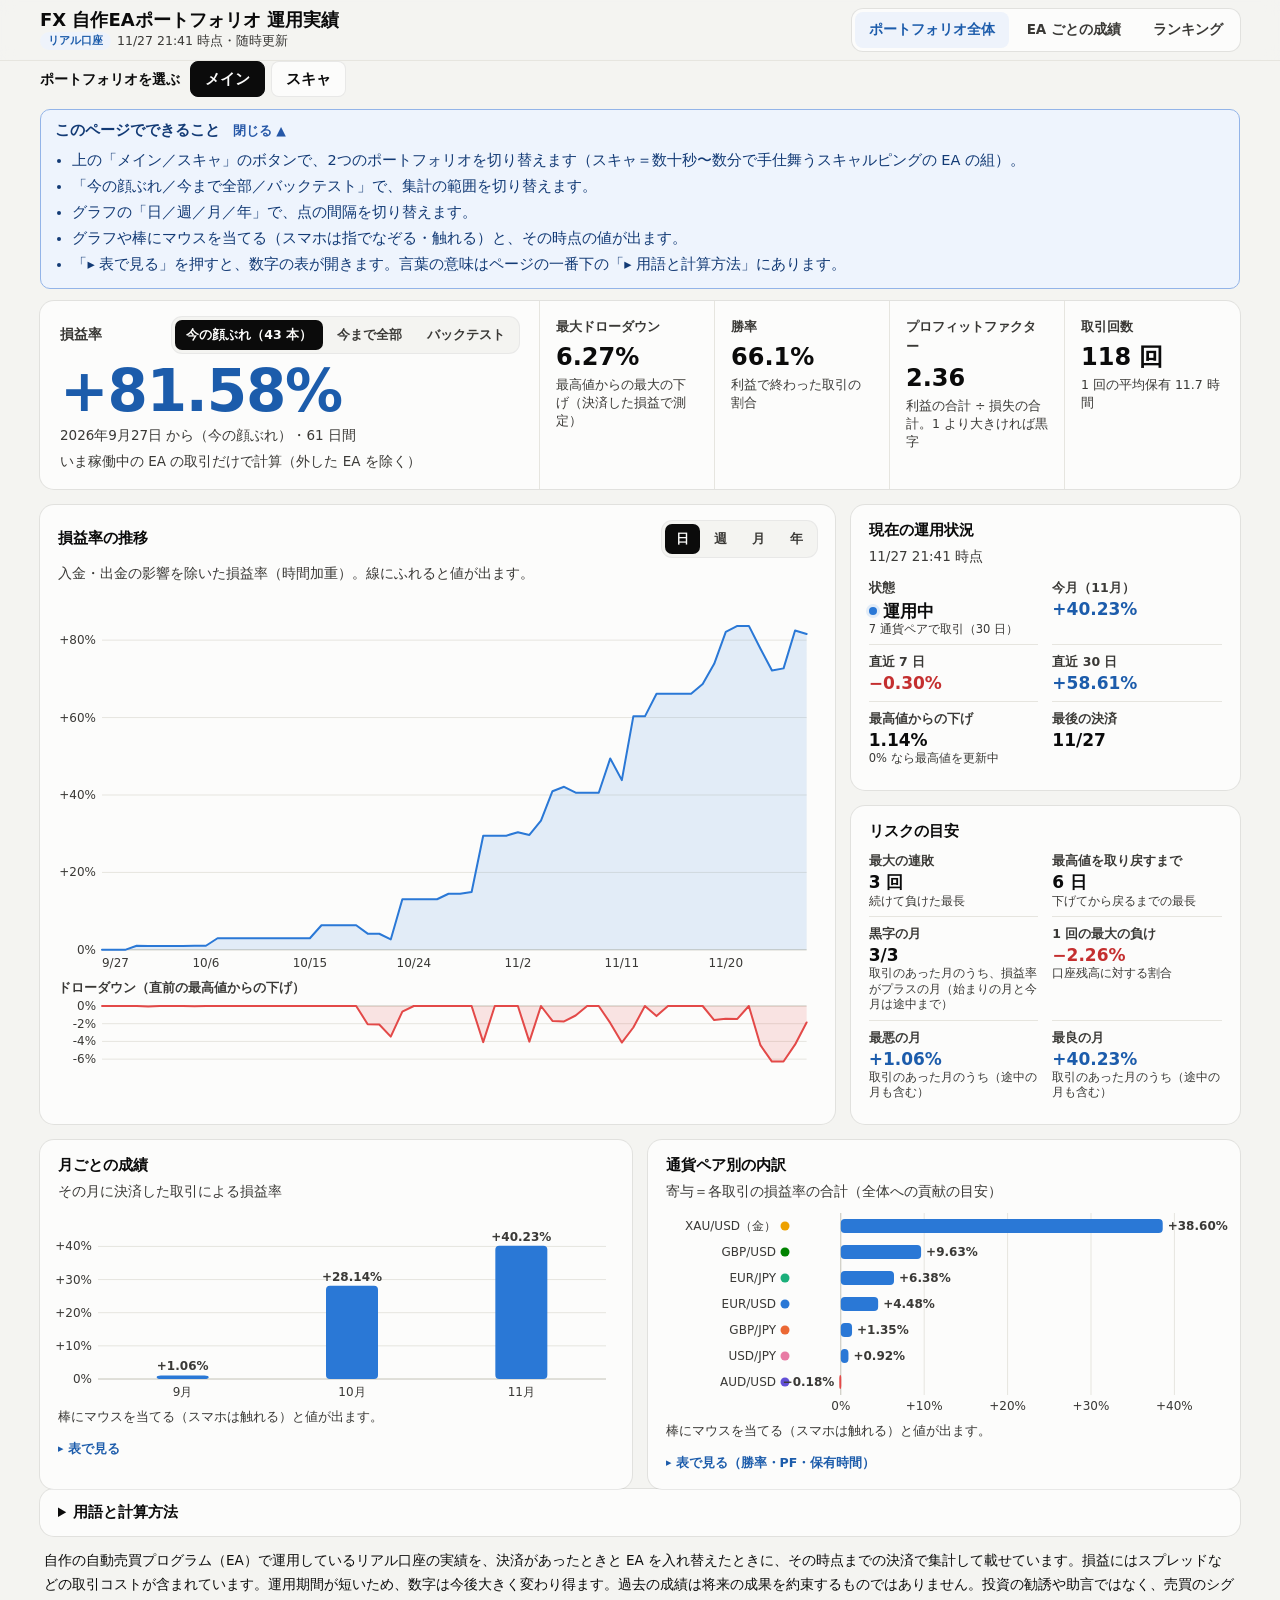
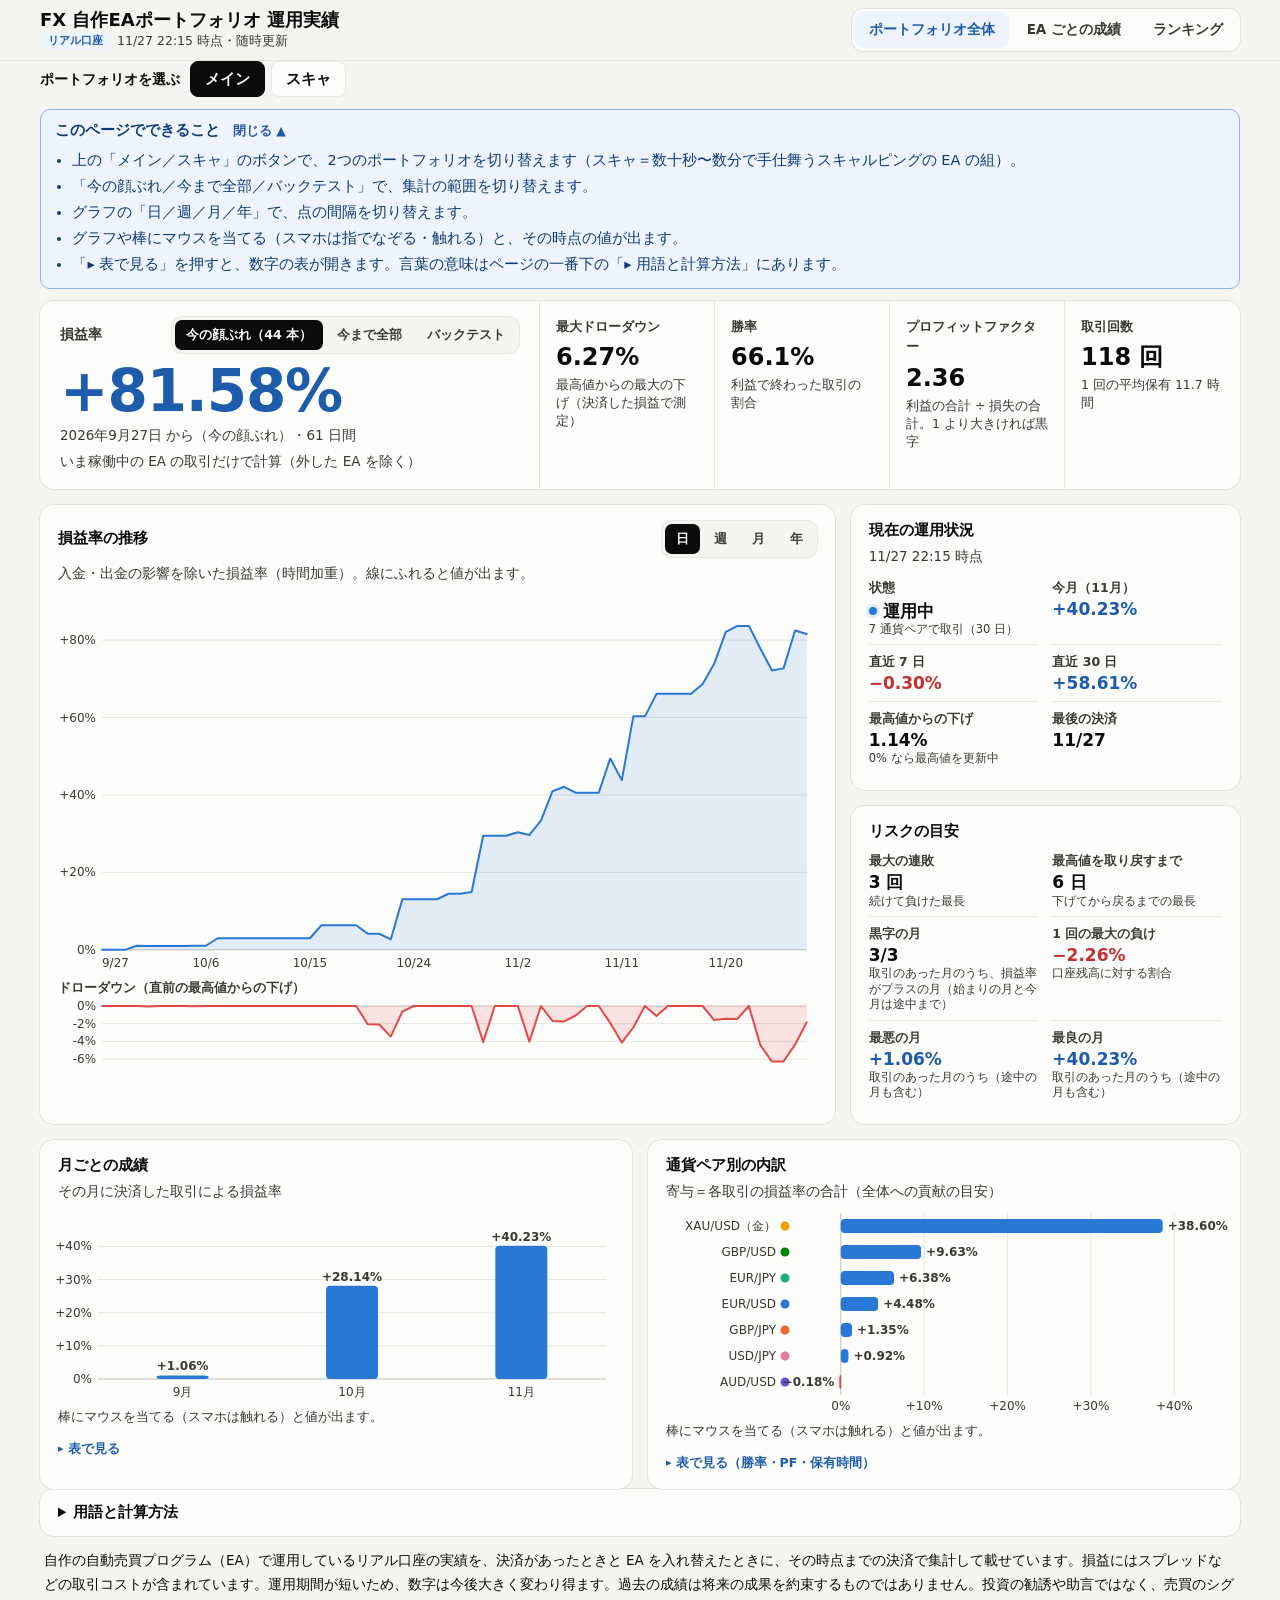
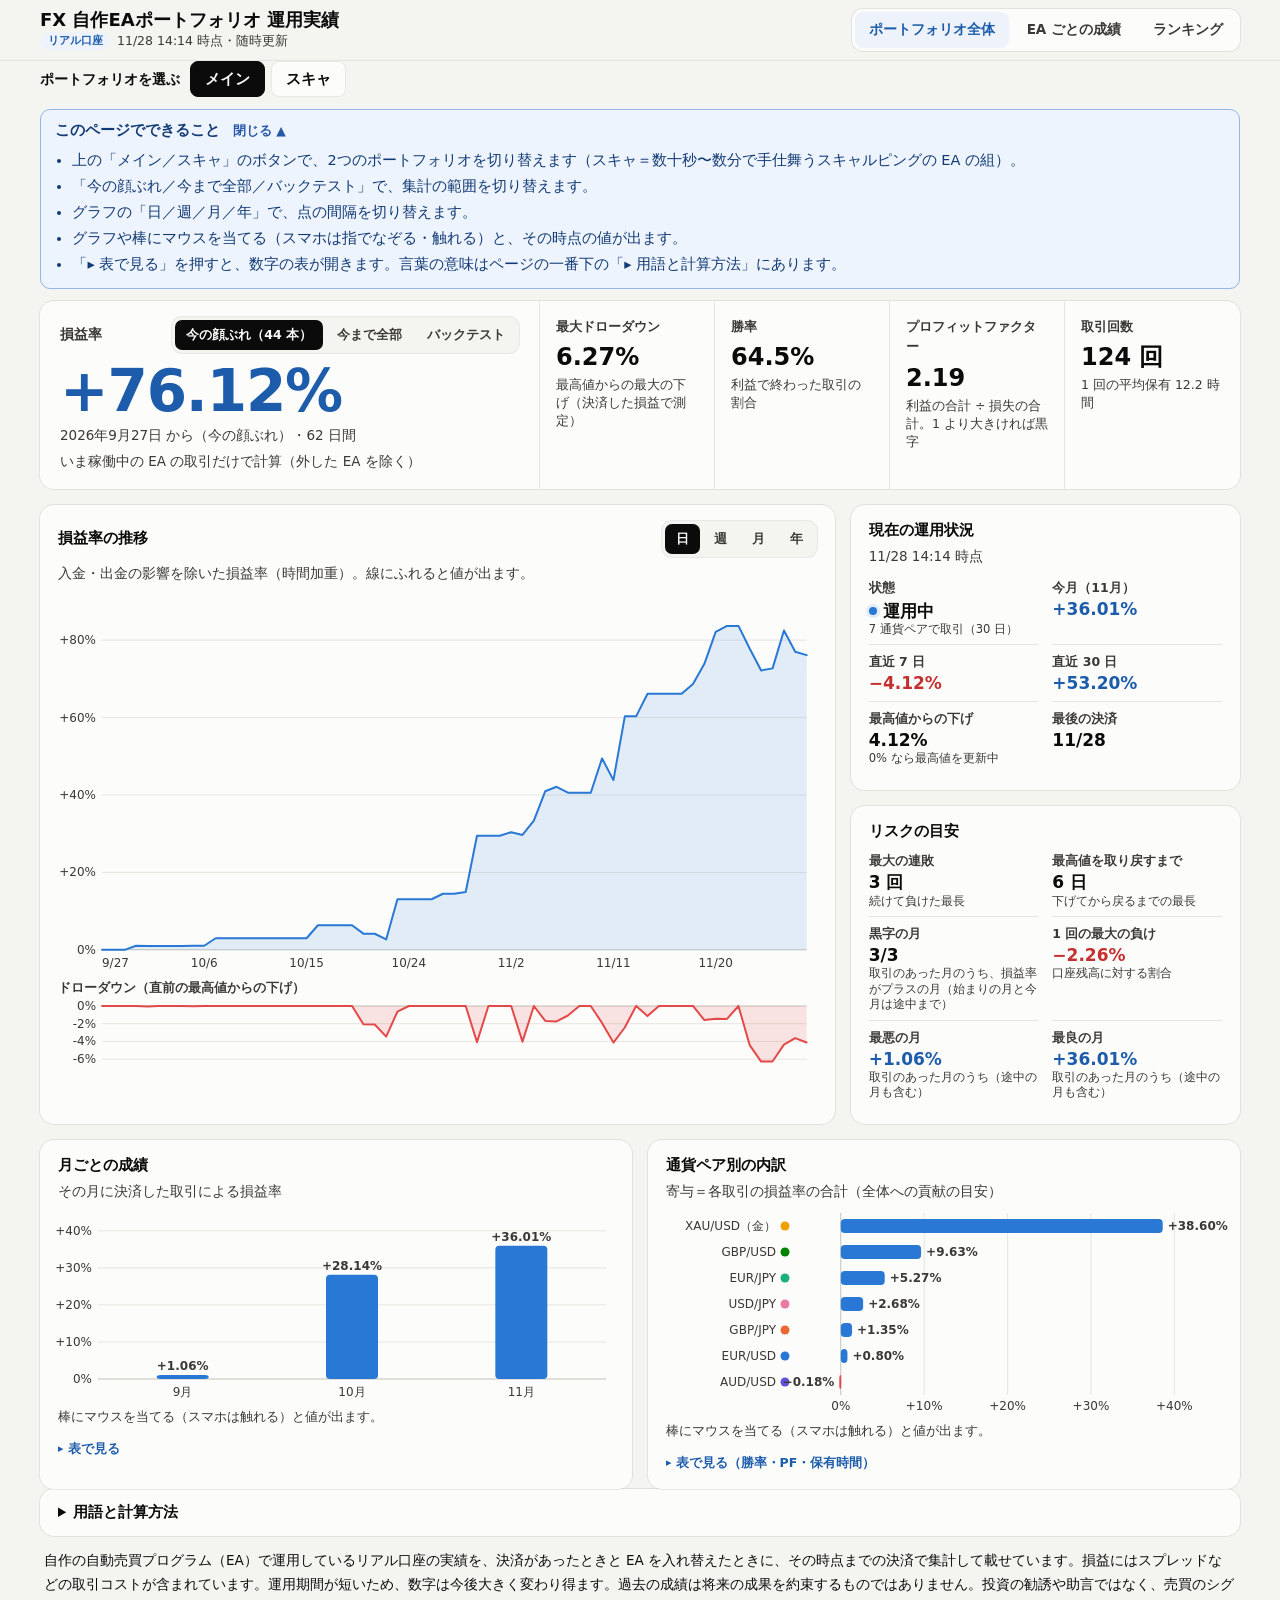
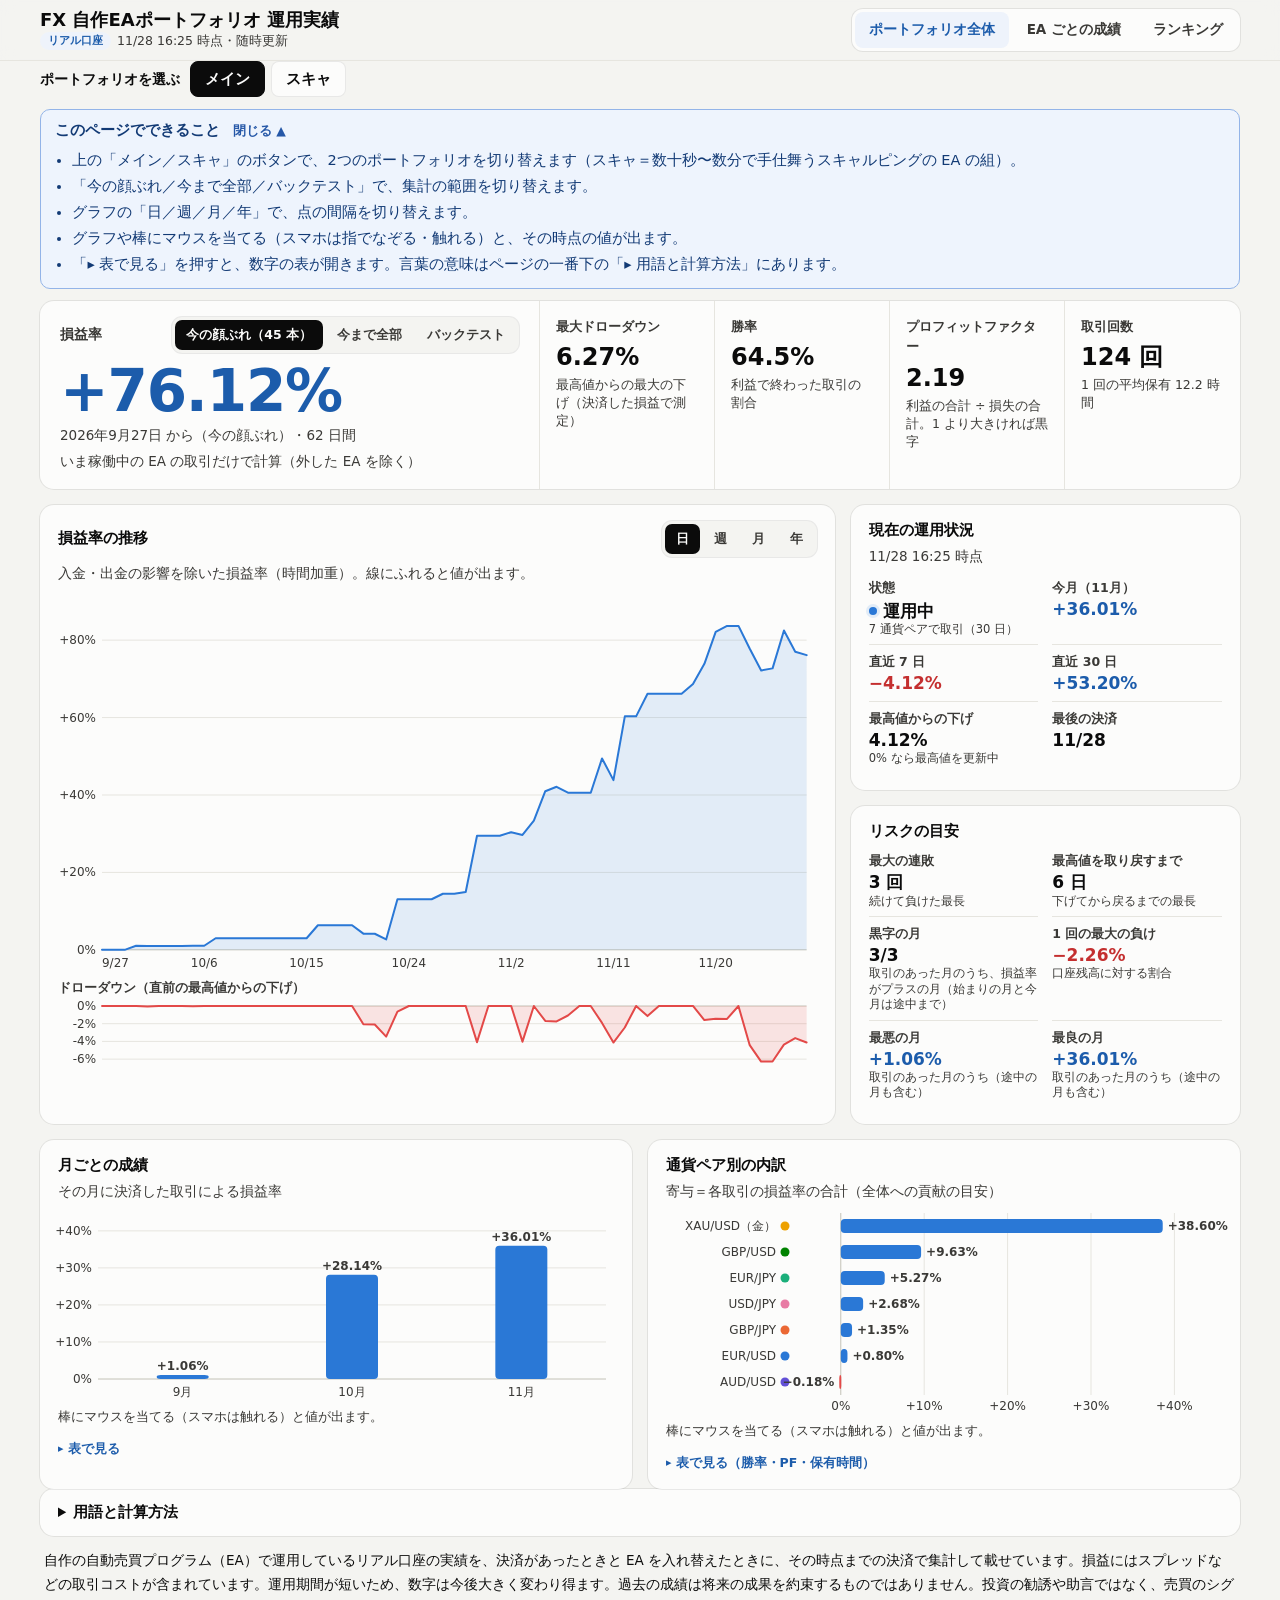
